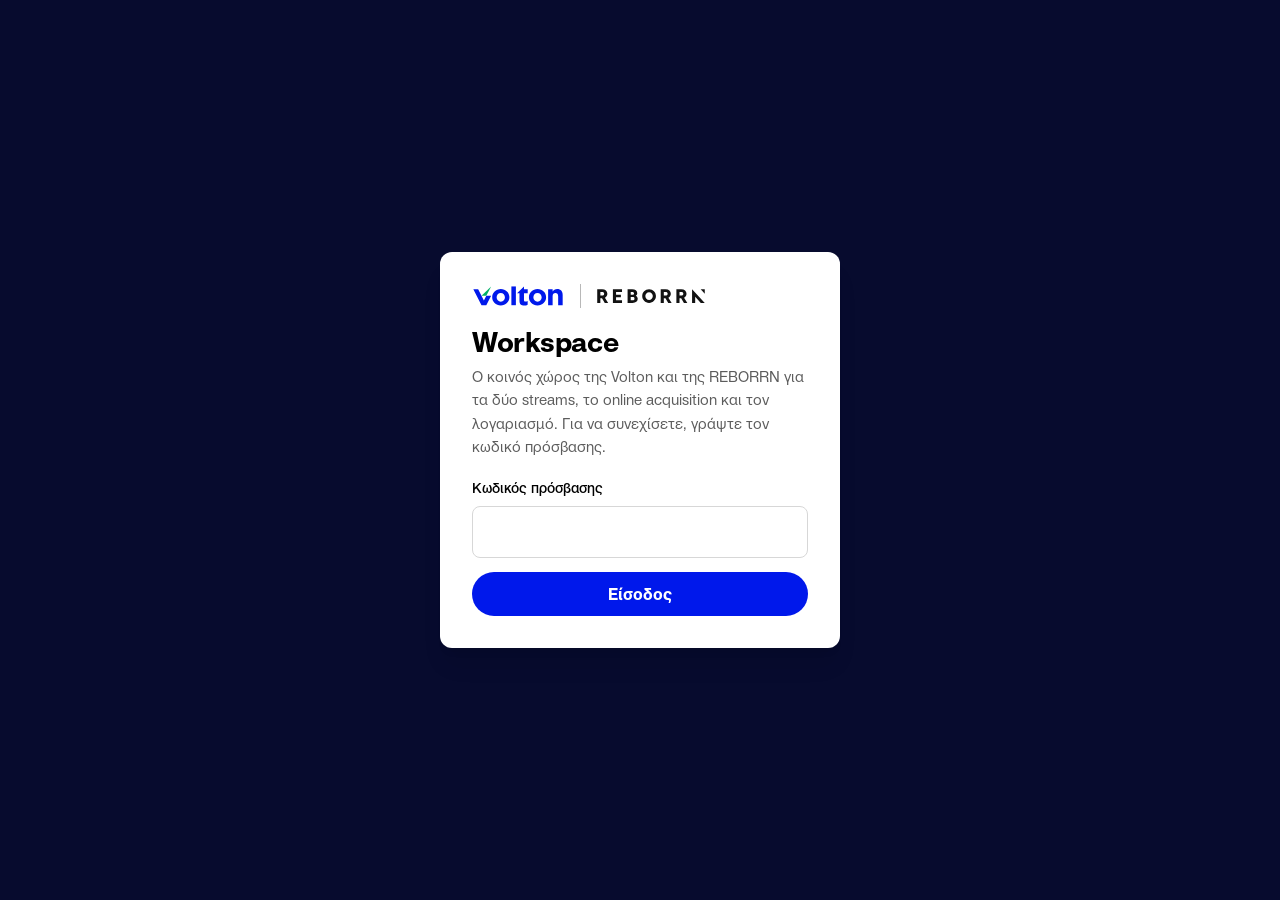
==== kickoff/index.html @ d3cb6206 "Workspace για την ομάδα της Volton: αρχική, deck kick-off, λίστα υλικών, κρυπτογραφημένο login Co-Au" ====
<!doctype html>
<html lang="el">
<head>
<meta charset="utf-8">
<meta name="viewport" content="width=device-width,initial-scale=1">
<meta name="robots" content="noindex, nofollow">
<title>Volton Workspace</title>
<link rel="stylesheet" href="../assets/site.css">
</head>
<body class="gate">
<main class="login" id="login" hidden>
  <span class="lockup"><img class="lv" src="../assets/logo.svg" alt="Volton"><span class="sep"></span><img class="lr" src="../assets/reborrn.svg" alt="REBORRN"></span>
  <h1>Workspace</h1>
  <p>Ο κοινός χώρος της Volton και της REBORRN για τα δύο streams, το online acquisition και τον λογαριασμό. Για να συνεχίσετε, γράψτε τον κωδικό πρόσβασης.</p>
  <form id="f">
    <label for="pw">Κωδικός πρόσβασης</label>
    <input id="pw" type="password" autocomplete="current-password" required autofocus>
    <button type="submit">Είσοδος</button>
    <p class="err" id="err" hidden>Ο κωδικός δεν είναι σωστός. Δοκιμάστε ξανά.</p>
  </form>
</main>
<script>
(async () => {
  const B = s => Uint8Array.from(atob(s), c => c.charCodeAt(0));
  const D = {"iv":"GKdUGkl8A1STG3CI","ct":"nVUORuSp4/X5psRzubw0efdaxZ7/Vo61YsRIFCqdk+FVCuBribuPMHS1tf4JtyT5BeEWS2Qlc0dj1JM5A5GfM4yQdA8+M9/mvZNB0043ir/z6Ips8+OgfxRVw8sVB+sInFARB7oDTaNA2hp839j+5YRR4IVXKjWsXCyYck1tb+HUhwv6I1ee2ZB6+cxgckJvtGyIWW9dsulEyW2FrK2typUcgeiMNvhBHl77Ve/1UiYK5KR4tbUenrmMcqPothjU35uJMFxjvJt1G4Zdv5t4WdmXnGcaee/7PJkKGUe3Y/jKG7Q0Auga+rwudiuaNAMIKRp01y+uTwLbknaB0bGUDGIhotuM/z4ETiIrcsx2foakDAAA7vLBP/iOjXfSC0YthX+35wqgJfZksydeTS+UQ9jmvkNVrNYOFGnMxCzz0QaIkIJGnv1CJ6p9aQ1ur/YN87N5AtyVWihm4yrReQvDrG+fKtixOR4SyxezIsO64DQzOeVk0AN1+AMQpVinNci6N80Sh7rmFcm1DFdgQlnMsAJU127obuf9NmxofWJovkA0rVlWeIiDFDsypmM41lvbI2MR/ZL5aOHj9dreUztKPF8EQbPOT9weVL24K3Ei2WJlihYu8zqwf7hFYlpPiq/8r2nWQrnpJDKCa53qjyoNft/ZBPJ308rK4/8vVExg9gHVyRD876RfkFBHqYRMxBIwIlxQRbxPbT7Z+wxt3iygvZUUZp6afNtdZxU0EaXFnPVriddbR/42uD/x6faOOfGpvdp/8Bm0DUObqg+nXN7BiOiGIJYhYy8wH3Srzry/[base64]/qSks0ofroNRbObq+mhiDu7FiD1LQ+czKzfWSsW9xSluVNxZXSK9ye+0eWhlH6dNvziLuLBTHSopbBJirKSXxXI57xqMBd2L83xXy0FkIbwTnaX08QtbSgbCb3fYBwTmd+ai+h9xdqrqfAPDiYdC6f/rkcK6akkziwquKu8/7PQtf3WByO4MB15iJzWrNc/LkdTp3IqcUzSsXGGuKN4oQJB22m+uEorzrnLtmXRAe5hrurLo2fhn/3X/LnzfQavIxsWlbaQr+e//Yq/2iQsioZFAt/[base64]/VeVmYClgiSqxE1SuRvIvoRi5U7bZid3LCG5XcAC8rMIZjm7MauqqU7AH5cjN9vkDMwLaTnvVZO/GKFd/ZuDAJUUOZNlTy8oi4P5uIiNhm1EMKOj1srb34W4SNTZyZX3WkWzPREs9t3viJ+P9aA70iUg1nmnahDIueOzQRTuYv5KqUGNJ36JDFq4mPzKPegsaV+musGlPMH0KeExgwnrgSN4aR/LYPvKO3GjGK4BRUxnKJfKCsG22HHIAUyinWXB5HbIZLHt/mAWNYV7R2Nah4x+OK/6/oNWD68vpBr40+jnZRI96w+kSeVQ7yEHDUgYFHRdvaTFJlhrG0GPmRmsasTUDeuGPF63D08iWcADXi9WT8UHqxFVDohsPIQTR85vF0Z4ustzaTiTbwXjw0Q2Siv5mwemU9m5LIi6PvNcKZSPAzDuN2T2KfjeBHvjjRd1a0/yK6oPNHnC9/q3NPC0B7AZfEoiUsXvrqN7p9ixtx4JtVYEXr1BxhbPrH1wYXXmSa/[base64]/gp6EyFHBUF+zeJCumsQj2NFskSXGRaCqGrPdEL93LFVvWQX2BSFOnT443zMbKpOn+uUbZXu73pPsu+6gauLuOKeL6tnkLVyK/9JLEHLi6ACF7Fm9RbjK5Gw7ZK9a9fOQDmVtIcsM4N0jEqtEy6Y1aDEnnV5YCu5QFlfb4dxtQeqruXmaM8NRg+B+GDdJkYZcOI3S3ol4QP5iFtisOCJaZpns9w0/ZVTzQ4fPp9MKfHu0jUHndaKN4omSRAGd/[base64]/AW8yavqTGuvIP+5vtQIPE0kUvwcwv0axMttBNxaIfpdaODMlL0gHNxgSxs9vtZQT6p5yRmZbSJKIbTBLzF1dEKZJDRiWayhZiNMy6TBMKNM8vXIJ6QNOkvEptdtsldQBmOKJXo2L+Gskyz890P8CEcZQ2bqQM4CO0rO4n2+Nb5Po6+FQD9ZNc3zOzv/MfLbmXHfIbuNFynCXT+1NXoxRT1B1+hLeE4oTwcC8JyE9KKUIPaWdWi+az0NMW96etHWTkbu8kdy9620ANdgMuh9m+U0VPJ0rZXlBmOxRIrWnIYcN+ICnEyBRpLRowLHQ9diDYF4qAhSP0qW5B3ZMzudGx4brOxkUa40uI+tHgs6eMzTiMwJOymASpuxznd6RLcYaf/+P8E25GrxvJoGCb6nFYJYRcqDx27whaeLNaL4CGJfcwtsuWLy+o6hk5q+6xVy0O/ihw3dDvEqProrbRH/bTCjdvv/uNr3H5OrR0xYWxMU+uYcMaHL60Wp9HBxGVpcRo52V5p+KUq/eQzs5sFxMYyM+muKsl/YElbly9klKLBEoWL/rdOIcQeiLFwH4nklR3tYGQ1vSFwzLmJMuX1qmM6TjMXf0jON5XIABxJXTKC1kyUnBj55b6fS6TWzN5iCqrdKzUPKobeGP44g0eVbbY1lqcth7haxl0inmYC8Di61GO057l7PTrZ45LCqudIVCfPaZ5ZuzxCcBzF6CHfSocEZBsWAApp/mIB1u7lC0Z2FOBM3yiRSUCGi9Eyd5InuBOqiFwu3bbeK0QmQCrkET3Ovr9FphqM4kb6pIe4tHlxeC3ZZst+7I1MG/p+McNETtTPPw+9s2mK9R60q9IkZyKgDu8tRi5aoim+M88/CfxWPgIwt+01lznddoXxrg9AjZKsFJG5QJb3NyqgJiUX7SMWTS0J9LXUw+I4gaLQfSG5mxLx0s1yuETz+aVhykIsV6EC5BPOjCqE614XLe5WQC+AQN5tirsby11ldW2IGdegz4Xk01uUxqllo3pwsef1DxI/IhnLOWhAEa4eA+fToE75cKnQQEWIO0e9HxoGrGR2zRMrHYdpg/1J6211bK/zrq0S9tzkLswmott+fXchBQxq/W0Gol/QPvgoRcNpic9hmkIVgrf0BK6X2SicwA4ohkWb+Han6tH2kH72ohzMRHED6S/4FFnxGbEvVrqwVq7r7PBCI1EMT8tPsMK8oy4HfuWEw2MU289YT8+ccqlRG1eHF5rDzug+zxyvDKydpnfrDVagArIOmshWDS1SHNXEVUuvi31D14wFs3GMvsdWFjX1bGHUUrUhI3O26e6lWTEMspFv3T9c5D0CUw9Aia4YhWtsTw4p9tdoBSzVpQ/h6RW2mKsh8UyQJuble9qWCeHOubOeXn+b5XmwRu8K3KX++nijwxWGJVy1rIrnwKh3UkqtWaXw0P+nzidruXzrnPD9DU6k3BtRip8hAVA1MFo8GKW3JuT11o97QDqdZFNc9MzZTuYG7AB2WOxg9GxachpXb9h0DaJnfDMw/ii4la69GKWC6rAiqiObgRRLzX1JSCDgsbq1fAAVoRKRvN3jnl1+CLe5pZlwa6dZIvxevzhMFJaEjKtzX+RfKiBlMOTVkjVY9DKQNR0oeOhvmzZ/Rw8vikoVQZufXiAKwxlGvwtkGYx04AnpF2l83K0571vVaQHFT82YSlhpfiO1vy1BduVSpyEq1A4nb3F9/z1HaM4YExS/[base64]/1OpxBhdxA/L7qNCgC8JDrYIJeQy9SyVes7uxczDr49nyB0wDZgiYelLdFdo2wqnMxAidW0p07O56rAX3YdESktwimO+STsYUREkYM+pk1czHv3uSNgX6NOPQPF9ERcek0wEbqeqZpa7OJMkpifchQ4oGb9DyAPnSsIOHFj7MQ4xbyA56QsUFfO4Fl72vD6/VVRlkTxgGvbh+nq39Wi6O5DQ7ar5OdowPUqrAwYKP4W5+h/JOYAZJq9v5fXp1JroVfsssJ9O5HSypPF/fjzD9AT4J9dwMfI+QB7Hkw4z94Q0ymbAp5NZo1/eMNPtAFHFCbaAxfddzYrzfCn1rj8lEDri/Wxn58gTqG4acCWXiiZ+bevSiD2UulksLaZVwnI3xM/B5Iv6MknF5tikSdh9GARZZMeWPU5cOC1OYTQeeU8r98iWG3uscM7duN2+RlOhMotlufK234gH0TV5QVgpIFLvnafjUZToF/g8fCdgkB3Frf4hwk1GFnDV+sYbPYpEOuxHWwGZox7uYOE/Q45zjYQsscAHVlGl04ykE2xFhgudqvUUli4NgNekVy3ANxIzBHKfwczpZRuSlGbVvu7Sua9XDl9jhBRDtaPgESJtwcKSAOY4HSf6fXmwbdRVU/hGXp501tqzjLZqz84RXGg9nQPfkJpwczEzJt5ktjoIlrU9+K0oMcd1dFZWvPo7321spp5dkqs8YFLGePi4qg42gXvo2cgl+yc4tmKjrMG8biwPqWQ/5Jme+jyA+jufBpYZg/LFRz/rApqaPCtYegGRxqGjVp2IjbE4XX7oDnz6Jb0i5Y/CkTI8Ul9yIa3KHVBTkZP0PjKfAUvh4nd1MO4XON5NA6cqhN6vrpHhXfeBVRKiRd19sR+mns8PArGl59ZNRjJ3iY64+bXGawnDpr519QGf74yOjsDs56D7d1PLqzOHWaB09zF4fM3LgptsNC0N4SJtf7lR6aQUO2V42DUVajp8YR13Kw9FXH0ivxOuq/QbSqstpGLAlaES/65SFN5ihc+SroW72/xoWONhyMxc3GmBaQbCzrFJwXV6+qC8ARPY0MO7ES/oIgZ+vuvptccm4bubfUSWaaLkf6LqD75bXGPrqeVfznu4M1mnT0Xd742ma+KOIPCnAQko20seAWRTrDBrhGpzim9Q3m7ad2m0pp3/dY/JFuECeOq6QoUygapH8ECHFa1cx2iutXO+Kj+bx6kLJDi7xm1rmiFnXNEO/Q3fsLLjv4u4XOEyAhtT+mHIzPH2wYw4f1Qf8TqVkF9ew8vCGlI8cJKJgX/LPpK8i1oPgHuLLj7y1IvsGPeFj+5DDHgR83b+lnodDhAPouQf1B3fyBGvWuzmM3DkhxvStQVzQo/yc61WLqC0mBLqMSPcoZtFf1tZ4tatssmkelCx6Q5akUx/57xPLsJic8bnPC6wqcHH4oRmNr1L3YkEXcv0Jy5rTaa/zYWJ+Gx9vmnAsYyx2gIR5/1/ro90ILGdI0K+Tc/nhrE0+grXoh6WpypbcSRZ3qeobg/Sv2rkbxEpxzGC+Oq6zBJib5zFPsi6pezylrmEIdulq4suUbiOoHt4foRlbKlpOQ9jANPMkNrAmKNG1uEnUWCg1RoliY6ZTetPme/sNubECLpxYlDMDeJ3PTZY4ZyKszjJdwF2VamogQOEf9d3eX9tG/XZXwNhqD5FWrf0UjR8eCNECl+MmpF4ntZwGIE4kcbCUhFVgTlQDXDYfMs6Rhvl8/Wft6cCAbl8hyO4Ny8osQypvmobZCWKom7nZ550yAXQlsOAVwsTg4jifnCudv/UPv6P4ypJJzgdU+cZIOj1YJVUBk/7uzjDaBRo0IRM+wAHXrckCD3nW8EdHMacTiCE5SeZQx787XzhneVfs6EfhVLXoUO2lYyY0MmmauenWSrM6gW9JRtBGwXktmowX5m+2QX5lZiE/dSJccI+YGxOlt4zX7ItByPTLdQLIZLAc/sKjKPZRUXfmUAnQ2OgR9xQ9vbLm/0FzjbSHSF2N8SzSsSQ+PLSUAkq+eKCuKzKe6HASR8kQpH3617jGqSca3/9dtrg7fm7qvR1cUrT6fhqZTN9dvexIqMiZ5yPNhE1S1b15P6uPtP6/v/YnGTSieL86WXCPGbO5P/bPZrN/1TJd0jNx4I94pK/qKxE3Pyls6l23gOVufOnOnSrqdNpKjTSw1IY+t3W8iKhRNiosJahcWfxgNGNFksrsKHuU3JaZNN3ghnzEBOfVQmhFJWMujWFSGdGfvGgvt91EHSSKYvTdFd7jhkFQcmdBntSpy9rXqzvnTow1KYVX3z/+FG/B87pEHSlGFPPdNXW+Rt2gCUCY7JoyFvnRgggVOgjR6dJpHMq2eJabnDzDwh7/Hn9rQ9hc5eszAPep5X43gNrEEmmaMg4nN4XiUELm9/OxFonYyEpl3UbUSqCx3+EKaY1P+nm3BCjgSVwm+GAgF1ZA7flXc4MPBG5wP3VFLH7Q/ODUXAExpfzOZW92tEnJ32db24UJEBBWFKn2gcwVmEU3Qr/Fl9rWfLacZU35R70fEvi2t0oJ1aB4WgDsaYX2eVdv8s/KbOzSkfzDCSRJU7I5BxvBM3wiZlLDnc3dMrrojrhiIAUmY6bUOW+/6xFY0bWvUdcUzpIW0X5a8wmwGm0ZWutWGutYdHuxf1j8AkgUPikCjnVppZLmvfjvoZ19DYVthqHBJK1kDlxFdkZZSss2qXQ1MjdJrKOGEZeK5/K4DPqEe/C5SB1ls/h/JXt2Y3qATtekf7o23R/S3d82RojjP+rQ6/OOzkBT5UxGhcEGclvJvb/Zj29KjhOjuP1DlQgJhMe2f41od7cthVtXvgfmcP4Zsj9fj/KlGsdJAWy3to21zk4jcnxpOPwBsn52sfjAKFdEvwDSqd8RuHaotf8V3x/yY4ScmBINYd+WF4Wk8MDJuqr+XyF9Dtw0zncAC+OvAFW2uEcBA+ep7GkPFb9hx/6JNcUU6iGARDEbB0VxGzgC4a+jgeAIYm/hhMFid+eaj961xR9fCPi/Ifbmwjn5+L+LslN1aLEuOGRc7tP6bZu8tpc8In+rPHvgdagaU0OMZIrZEkdrZMJocxv8FBKMcbkaqEsnwZGQR6e0xB6dymZhIyXHDJKW/IvdivNcJGJr1O+sH5BHZSb2xfQTEC+GtfkKT2Eua2BLgaMWM5rTcqhLsUbj1C7qgpcVqsB/ymlV39L+6kz2VNFgPl9dHGvkcAB1pVDUAVJKtDN3bD3ToJBEzHgzOGI8OEmgg1I/FuLd9A27KrHkqs3Wrc9hQd9JUtfgmUmGawHYxyn1c/wBa2DVm3Zuff8s3ZlHSG+1vrwJbQBXfCidN7qhRhH+DyR/YMRXNfuXqVhHicCNwOViYpl6aTAMNNd4hWIVe0M87ORQAtbU8g6t69/RLAgjqt59W3ni735MaGSdXBZMY1Ib3YOXE0NAg7wCr8Hm1Xq7FrmDSHnBdz8GVO/GWUQH2BLuFaHc25QB0/4XhrXnu9j4aPWON0BQjofDzxAlj1E9IcSgSkFpxZRpzxB70KwKIBsE4GQeRgohifwNUVJtWZ+osArC4yrC7XS++CiQ97dlg3LiV5rniXbnIlwDR5CLWZykZDmgNYe7ELAQoX5Io7RI9FwaPI6D7e/78bIeMCkmg9mPvszg2UbUgNaq6vyC5KURMLFQbxrhYOQNRpgnIKatbcjJDeIuHTITNULMsoerJnN1Cp83s+ykxb2QuB66SfeRxRQ/yUviRgA1rPdIWX9a415A4NpZXTx5b699saT8l8nXVp0BD6D3cEKV4nMdZdeKGwn+SNJenri8ElIn2qB/rTCLVmTz6Z2aOCUNnz4PCCK8uFlXvgoQT+FVYlGJsavaDHaFZi6bIKMJ//M3kjtAXFD/jS5kbeNJOh5HSiwdrCBNGP62/TiybsCYcJfTFX0yMzC5fxOjxcOKh4+iP1DclI7z6vs8fNT5O6wfv0ms8pVw/tg4w3iXLDtdQU7R5mNDVV22IIAE+aaSxA5utrAdqXVyxu5wfzetV66VqvDmeaqjgmXC9UJQraRJdIomu58znoLAM887yTG1yX6ZXGEBZJJxWwXCfBYGc41N0zt3BO0G73pfiaV0Qfv3L8lEQ7PvpN3GAXJcpoNhiDsfDFTkreghVtMVbHZoJsGxV8PysbeBAjG7WUy/xlQIL7AKPBF9A173EPSSOR55mUoaH2guh7lVeRMUzDIyPYgnA+X3i4e77QFKmcOK/iQLl7jhefKHZ5fsGnHfLEuI0OCbvXcQrXspyfBVveL6QWX2jjo1nKPvX0z8mpiXqzHbw2W7puIlkLuMOk2684a/fKtn+U++lWzSnrvPR0L+nN/6O3tqv3N8YSkxjoZPbD6MS0ES+v+PO5nF7mx1fYnTyuoACOzeOOAWdh8edniCPc+B8FnUzsca3BlO54YhshjzY03WX5NM6Z5xyyvhtghPzcvMi++JD6BvxF/w7oSpUDKZxdtNwKbl7TA83NP4cC7rqSqL/ydDIUummghgXqrbz4K0SvBfDPguSRztafkHdP+HBLu3LT0fUX1E4Js2/C0ZO+Zysfq5mGqJFtnle+9ciusb+S/sKPJJ9N0SnsxL82OMwZ7BY0I9UTjFLHdtn/3f1Pbs9t4eVjECKuUpOjAEeGMvOFaHHH1SZZT3pwiy8NAcxXz6EKCdb5SOxg4drGdGrXsk8Z9IouVjCQZR2VcLodxltQ/zLVoy1PC9LawDtJMMtngIZWDZ5KsgNYKwiwzF1mg9Z4Cl+ICQ3QymWojMh8qgFrKAqDRWt3j1U596HVsfyPnFluwAjyNm3KQQ4aUWSCyfVtLeCnQZJEmy3MG280y8hiLiyo7zxsGxAVwex704aRlHYG4rH6qKGLHaNOR/gwng7ivWeMi4knt8/PcyGg65uPtGqs74l6oAKnUk4aUafFwp8hnQCM4uTO9SyCrFvKKOY/2NbL6nh7p2UtkKNYx0zKDKBcpLFvA1VsaZJagTUhPRBrs/sBdFqBnh51czCjt3LZpkmLgJ95P6P6+3fP1v5jYNvlZW1vta70E0WGQpcOALxBJBnNZYaRKDHx5uyo1mezFd69tTGp6Or2+p7PXCQOnljyNVA6HLXMYO/W25rd9uPFcmS6dqNPo//kKeRap8QLjhNG46Hg/aeHNdx0UVLw9yZt+VEyO+SdKKUn9YKvdGZhUMkR6FHM1xnnCVR9gThqMEXnyXijvOdxnHbigytZA8sNggfNSk5gAUCNFLjB5+aW880XvsN2wK63IBhRALocd1au+gSkxM/wgNwFgJvO/wwbpapi1wK60HWIKPlLmOcWUZVihgmhcNeiZlop1EcXLLnGYLBK1BHiIiUDfnGLD8S17Ogg981ywJ+yOBRi9vtwRseAevBL4pQ9MeluNBaKP7uRPZP0PRcD6UORY2/5togwPaklVkAI5VTEBG/pz4+h5Vmb5QsRhxuqA6B/idtpc1/puz9jZk6Wfecn5YWGuOArMsbNM9TF35FkbG1+bYxo35qRs7ZNgesi1SBx6kx/2pMSMNqoGHNdWMa2ruea/XXhQIj+c56KK3DANHHtODbpSuArrzDvYUuZxaoTabuJ006bNhM3abg/ZiBBIPNFyxiLjTBlUXvl5CpOl6UZCqK+rrtJXU0qKgIimm/[base64]/WYB2HT7lOnClrJ2e2KEMti7n4QH5Z2gE6wrCbA3dpqlAsIFRck+nzrwyk6UArCp1P+XPurgqrtlFZ0A5n+2PY2OtcdvuOY8KlAL68X+numAQVEZIy1cnfLQCKjFJ9tVTfP6j5wpxhkSoOL+GVCpVtqMrd7uH0WNdKLqIhuSYvz40lrHIRQ01mn7vAtvf/KXcQ5k42SQLa/hTnDffUS5kS54VSg9JalACNkvUcMemf+j6bIka8C9R5PqQOxMe3MGU73Pszh7rkRBkXgUQ9xzOrx0sD+4U+3ZQuyz66xYhExnJR1RbSzRy5rxH3jyELNKiXXyFi0Xd/[base64]/R7sx78OEBGnjxm8F1lyYKnRGxjVaZ8UijCtrmQIChWcqhi1Thi0QDyGfSVft0lGxxfRqgUNLMuFVttcbU5zORwyyvcD8JqHT9b+IRD+64vdDNQrEVdVgz3m4cxBGs8VWSXRUYiuXoNK0pDeL5f4p674+h//dkwYlHBhgnB8wn5plq8+J2+bsxWYIJ9HO8APM73bnWNut1/ktjaTuZC+OnC4vRwuDcgxaB2EJqTGW+ZGoGEKONXJ4gEtxd54s798/zSEdcyT6gdbu9KibgNYkKuu2M12gypRcvb9B1gObxeyLrkQ0ogrMl21c1ZxYUN93bxeczM1gokmhB+y/daseotCejavQKyXQcEgks71GiXgZ7XJFzIIAnwxe0DFoV/zJXg69riGlIpikankKGGeUOCI67dQluXclzWyq8O3AiIDSpYvDA4jEEgvFyXkBANryY9BzzD+TRnufCWmkTBFfYzOelpdBckikMyulo/i5q6GYa1iXfa0YoQmyAa0i3qDpjzlNONbEY2IDG2vGKZ8lO8dbux7f2Wv/[base64]/[base64]/QNuQD6BgopZ6w0czC9qTFW7EgEv95CoMPETG2nXgxbl5n2Mw3/PV1I2X+BJnFKq2yxE5V3AvJM/[base64]/SretgwrWcT/dKfw6yASTwXyrcM/hUzdeX+ljLAmF99H0q3h0lEIyiwsgm6TWkKS0EPr83o5faTh7HJgetX6FtsryT7VWqdjrynrGgX5TNk5HiDJ5ixwIi/[base64]/bRjFKGSl8eVTxhQxqVuxKW9P3Glt1ku90yRQKcE7rBfpS9JVUjxbW4V7nn2aMZiqy9SwslHzbuucLmKcVxWEt5X5Z88ZPhAVnXvFbZz2ooEIHrqKh7ZjFWVdvxhyjLiJeMR6PNB8oDHRzUTSYAEBE4fegnzronun7cXSx0Ow9/ZkkCO2SekhKFi3R4qdTatBg9I3f2YhzZMlE7J9JlVOg8VbZHghEkl3O+14fBhdwPjHwvMjFsTturhQ8o9bVcfR2xgUALjSW7EUhVeZ8yaC5AZ0UOqdgXjpc1pGt0fcpkCAXZV9FopNgprWgQhY3VD1JcRi5OuR3W4iH9sO7en6G/Pivw/c65WTXfaepSaqmYZAsNAPBRqMOUpDKQjKatvIs+5/9OQBbaISFifwuvAAFkI9dDmda3VM3CXj6hy9MYGmc8GxeU8D1lvJ2TDtVHsHoBqa1W42j6tQOXaM4Qp2y8DvmMilrZuH71DVMIkbJt8kTL2MReyp0oZ9ZVspBVxiVfog/g9AYOqQnEK0Qop0GQhcGg+W52CVkPcZNCHlbE10fJQ4xkN2qO0aD7ErgOZ/jElFV1YKynOfB9W3n+ZwCfSeU3+1gfrK6CnFw05NDFNnRP7O/xoGqwRQXAlWVVRM2A+O0WiZRfsp6W6TgWRpUmjbgW3josoaG10A+vk7hDUsNW8DyivCKj/6tTH9Uh+5ZEJV1HHe/8BtbP3+/9xbwjnwSdzuAZhnYIXc6O0WvqHYPBT7QH4x2ComFn7eq2FcAuN/Gd1ksSA4H0PoEr9tPdIMB+i5GOnvouzDI4GleVySfbHxUwshVU9sOxL00/OJWo0QSU+idHmJaFuoYfjtO/HKfFE0/hA7hB0qWWqj5qB3eW90tPXSsS9J/ig9ZTGS1HOg6wc+L9cYLfJCyZycu9oajPoKGtx+7L8MbuxjDUmAawlAf9U/RPqkHSKCUZ3RkXoxPwtUmFruYYXBEv0HSF3VrKW20VYbvT6QM7gFebi7afJQTAu/[base64]/cWupV6RocrF57pzLPVZ4ivsYZVp9vWkJC6tVx7SOaPmvo4UdMhj8v35m15HpuoUWoSmqMtjDk2L8HQ3XEbbsvxbaYPghl1XVzNqwMvbUQG9avGI+036etgTWy0R8sd42ktHQ/DSz3Xkufu0O6B8cTv3987rdswu1prbSSqcy+rdA9nF9KB1qiO2F5VT/laIBaLRN2VfHbUuS6KD2M2/Zmv1nNwN6OrUsWEu/cQy1XK/2pgg1nyIofnkjcXZRRas89DJLCT2rWEyqolUJ1oouqrSdyEwMI4gvJnqDDvdlb9RqNJpyRt+smmOGXJKPDL5i+ZLh9+bAUF17ayCsLB6RedrGnnsXxh8swi73Sg/kyF63rR6tql8elMeYh8ExWR82Q7Hz570PuH242EODaRQwo/2JXDtC304w18G+RNp4nkxylbPR51WlUaENzFwE3uO4Wkwy8ludwOzmg0fji5XXTrm4D08tIxlDlTJJTGyyqYsyLnn3czeJjHqtsGjXjB8loopM1PQTT7W21FnoCxGeHK0jg/iqP/OlAMVOIe2b/M55sXLmcWcXO7tNEr0CIKD7XTAxyQ9mc3upPY33cXGe2zkuYY6zKoGeRBgG+f9fvEgtW9SBbE0MD0pBp+t8r5ED9jh8kexZHbUk0s2ybL0F8PfZTdent86TBSxNNN4aapg8lkuci3mDfkP46nwjpB8bYIbljcmq7n47wa4U8Y/BQ0ZDrpKbjouCDwZ8VkFS7bxugn/AD7wsYX/ZaUcSi0UO1plaA8UuT9NZOcQ7X19pD2gcCi9yvHFxW4eEKaEjxSth/t2KCuVoKexuCj/AB98g0Kw9bdfX8mnD6llY7bdA9S1XMGjyfX9QdTkKSfZe70a43kPYmxoUQh8cyVhbb4Uz4kTMr9pTaWr72OWLfOoDKL8AjpcEoKkV7UPAaGwGN0jby+DBENg+DJdU41x/OOLMf2QT8jOy7ANO65mPPAbA02vVUBim99KM0bqOPbO/+i+ZfQxCidY/71UctM1snMggELhJZkiGA1NGCdQG7Fz6jFw0X9w1ob6vV2bsQp6RJdc2avk3yzsAABX6iuwcmN/06722YuGSiomzG7YgRvPH07BAbTPQJgOcrPp8BGLDTkPREC9hbReY30PqhuF2cLCHy+ATpU1cIquG7KpCG0qA1GkvVDHyHxEeWsZSJhDmvC0MU46V69ZQWroDl0ZrFUL3VQJWahxB2/VYtSfLyk9QDfljCbjkS2/u3SV6rwdNK3WHXBJaieatuwWtBz/dyEQlVNNgQi2bjz0MyYdK6kT3kIT6BNNTA+1XgpdzQfFQAuAADDNCxfLnvRM4BmSXUatNhCwM1qpmK9PFBON+T5C6veWY0LFlZTHyDnT1uaocvWQ1/yE8QyTrJB1jJ8UixsL/ldhZ5EiW0B5kBLjYjh9sSlFOAJPKixXZcdM0seiXAXIp+mzNbvZHQySZseICQF0PIHfrs4daEkrB0f7PCLO3qIJOQN+oTCmPmQWdiD+YBpfdcP/Wux1mD+J9msCsuJYL8KN0PiQfo4WYhIWe2wYZol+S7hDDcKYfiiHGyy0bMvx0SOkVdYbzClZeRa2Ucdq1dHwuDK7CjNEp/Etw0Va7DytieY0Ldxh0542Pv1IVLF7K2iEO/HRe9URuBiG0+pFNxUSdfI+cuaWB4+2BqHGz063ERzPXikmJw8RuExLkNTjU4Lnv1o9rkaavt+O83VfoYUV8jgT9OVZRoz6mz18XhdNAyx9uc6VDjpvPaduObsuzRfCQBmrXgsvTsjF1J+MxpXG0/q5UsJC3XzRr9Lp9X4//PAS461ImAWki2HZndursvQeJl4opwAZLZsMID3gLznNyaowA/2c9k/5nagyY7Y+LnlChnZSv08uAFXFFlnIVX/vKesBIh+y3IrT4ncMuWFEvvl0iNhjDia3aBG981cl2yQonCk5WpgC8KWFtcsGlNURperZ1tH48Zc3zvQzxHivxYkd3+FNVU/ABOsK//9d1Dspk4CCOzIofKrTVUxEg/Wx0HJ8CyjQKLu7WF3Ku69wc/Q9fciprem5y8ln/F+5Gaw/[base64]/oqXXEnK6uM29+LoKEpgE7EYrxoGo4zLR2WWcTi2VaGehzkBFEivmgGIP5a3T+olneQqJOdqKQPeurJKxRhiS4avicdiGEC2D6ObwlItooxUfbjVvOjqTLuEbk8D2CuOcK9WJ9qTIjjk2rkF+e5gd8r6DMIz6cqEHHnN+yU9ZPvtdgaAvQBsnuqhlAOvZeAZLJ/bJevRUB6TdC6EsG4tTNmYYj/MzXafAZtMxPGAuYthb3WHOyDt+ilgRX6DSlNQQ2sm7Y87uA0VSrmiXfishwNqbjirvugpFF/bwqIofg+LL940XWRyiG/ujXuK5egjBLd0mKQ5c6i61K9JwlWluL37Ct+h4OqyUM2VjbnZkWJu5SxOMX0KzqUSRW6ciONiDYuMC6rm4+n7boH86pFwMoP9DFrVhXW8adVqoLErPs4ttf4y6JfOHRZYIPARBQmwwV25Dz3mLmXw5hpvqbBI2AHnQtS3bQQxteolQ13fCk/grROoMbi9z00M+dxwt92TH6odY2aZhrIjCbGBjt4ZpoSDVqDnUdHU30PY0o4qGRnLUcF2RGH+hqv8yJW2FwSQ/cviEBrqdl7PNakjs80l0JwriMTqmpRQicw+mufFKgzwDoVPJE6BEHzQjBEm8MB9sD878p56pYfp2lrfGeN5a4hOyYA2+AmxXqtCt2/hR5qV9oH5pWmLR8sXWDE7r76A4Rh4uVk0HlmIq+kcTn23idH+K2EWvIHGED4TOfkUNcG+lY3KJIZu/[base64]/rICe0slrWJOzDT8rmv2S2xyrBmkJE6s3mZRbHqqpcFG9939bJlyVoWG4JgsqwNpuYGsssbLFXLLaLkl3HfQ59egugMCvPq9SbKTIsj3XlFmBMnYhzQQfVNjTURK1QneS3/et1HnytCScO3b+GMnDaHDtdObJ1Nkb7CW9gEbR22DFn9ccNlWP9bdoFMvG6vNjQoZieLwEuP+fB9oiguayXHA97vzlNTkMqehPyyFSVcjdermOckZ/c3vHlMt/fraX1sglNj/SgD0tzP1fipqvyMVTfE92Cnnsf01AQwqXENcz0f5XTJUHaH9IXP8pUKzAo14WIyeyw35KsRhUFsl5ovAmU8yrtYeYvanGEcwMgq1ZTZsb41zrX68aRaQ4e1TkgSxR2us28NLAaT9w+S8b08611b10sKqlV6xKxQbXNFP5wK413cZch3z2oB1ylck63ZhW/UQufXhH4QQdRpi4RiVIyHZvv2MQcKi3+tuhewUIEWPKn1s+gIhtDrbEexp6DhE1cg4pS44AQucVKjTb0MT9lsdaUQNcpOm/SUlsurIEDeFIRlkQfZR9Eh3/HfgCXvFBm0GLws65yzZ4PImTCJfN3v19brmEYJX4UcfNG8oiEbw/A6so6YMw5nZCzAsmg3sZC3z5rQ9920mgOKv5y8FWhVGtYKF647OvFSUV4T8RKRCMPCc4nbdXwgswVMqdZnB1ZHofxKI5MG7lVTiSJvKF65UuSDrVAAc+plzgE8vir1IyNYh8oMDLpsd4G1py5/ABxIwlW3eUGJ+IAZ7Q5CSiFDzcDXBJQoRSHCP4bC6UVkmjCm5bOS4Ygv6cLcAzXjiFU0e7aq5f3birmeQqXhHPMOX8hiUsB2cMIN3sAeuiusn+/4vC1ut5/716EGwe+CsB+RbSWgFAKuq/neHfcWg277udn4J5Or3MR7lOM9PfqMlTDFmyc1ko4XUQa4q5DV7DFAmZN4RHYPKAa1bl0wsMJcLSnEqCo521OYbn5nE5KPqVQLHnvA5nvvUjX4H77MlrOtDXIXbhsR+8DCShHw9d+E0ehyZD+fQjTn/+Ti8SsMc8AdlLjOXvI4dSyKSMRc2pvdSbFh3EbD8F02hEaBHjDBxlKFi3qMkGuOkasM4PvzNYVICrhq7154b0mShTtPAqSVeeCq5EXWUnngNYQIMdDXCT5L/9karxFdL0GO1Tw0RBKj8pZ44ddfZWB8mLVeH5A9thFBp5/cMGrKx7KGSD3YKkzyC91U+h4ANQMBZNBj79QnDBZPa1Sb0A1LWxHA9uriplEJOc80VVBP5H7rw5gh2H6F1Q3HX8Q8qnKETXTVKsAI1cPu+qchabS8OQInyAsMkhAj8+xW1RNGT8XsaRuH9nb4XkNYpMLxwRBv/MW5F1UV9tvtL+V78rskpMPy6l1q2iOGAJerQg4b59/avFtO2DFEybmWF7VMyt5b3pYQWZcXT9D09E0DQlyTx0xejKTESf2BGqL85gOYI/tEZUfO1jLfzO9BD6seWWOPcZpdMwfxSmNCIBLqfjdnPgQ+JmaRESQGMMXacNn2mB9KO1qyHch0TUk6I1iRaue6ceL+aCqF9cj7CFxE0OksGUSlHJg8kbi0wwZEItfJAgWa8GVPpqXpGrxyQI1dWv6oWVC7UlFacgi44kNXfWXagX7bvvvKgSKQR/8669ewMjcBWVP603jQeEIN7ivGi4m84MOdq/jnHrtnwto1uxjbtJMOtEqeuRXRi9lLEKJ0sl4b6uqbd3IQJbPe+WwplO789b0Gxqh7QxltFTcJYaw41ipsv9mg1Kq9XJmxgufPmTK1n3MFmIyaAP/6auQev4/4VCKjQaNE7DB+iL13bFzllPtKRpmHcDEMk63kr99Lj/[base64]/ymtHRMUTJx7n67NhXcu4Cp04JT65nOO3MMrW7J4CfuocqIfWPfZZogW7ejvff4xKN0QrX4neypXYQ0HhzYNVfib+AQA144ZUm/pJFZ+odR5VH/[base64]/yAjJcOcJLs2w4yIdFONya3OgxMy8xZu4+X1OzodbfJQsZW+C2SZl+hwxhXPlhoYZBgpmmaMvRIqm/a3P+dYe5Uv8S5ZeFMgElY2fuJkVcgNyvMH3JXRHtYs4/L3cZTUanSQHduNmwXETAfLs+k0RZTU7LVSWvPccnKg+tNvfwyRuVeCz7Gt6ia/[base64]/ludbxr7+wi//UVO4M1bEwUqYIDGU5emqKUqkeE9Z7cBlfLk30iwwlB81mk+1c7DQyFXBBIrC7fpPZ73l03mftOcSl0X1tggG+Zc1QlgIpF4s7WgR/beZ54BiJJWpxsk8Ykq7IxCPkgilKJ7yFtiIfUSdQhJAQyOVVKBz3Iiuloc7l/bp6tMhr1z98z9PK0Db69nRl3tdP5ZC1NG0LDO8TrflMGeekYKcDiM78Cw/9GR4OD/U14OfvNSnUiAozEamKCD2VvaKvLAmx1a0Xtt7G06C8yO/ahptoWDanAHxN5QRWYsPlR135Q4cNbMh8sm9GolYHLMpQFc/oGtYPlm7D1dBTiywOoyL3iNdyx7D1SUl1z9iZc9yAGkYfiGI8gSCHMZ/TRD4HUL82Ta49Eg0L+cXNVeKpKQ18dY2tiWxmxvbP/rvFuWNjHqdXP3onOKt2DrsS9rlKjm+fH9iCY3/9u8sxLqoBZKcLhTrsXiE5XteHesw3s+f67hjnfP8FVlFzmfA1LHscIPvfRuLqkacMzMNjvF/iqcZ20RhaxhdD0Uk5Fr1vvCr9vkAnNqx2JEqBY4WkzhfPp52SCXxjADHzuymW9ZOaGHY+wGpCjKB9U1GKEBzYKEBU9ddSfSDL02gzJohZbVl6GG8ko9cij0g91KuBV1HfvqZzEgMyAROGam5neEevcuroGCz9Zt4xqOSLMjTmMMtNOeixWCbTvvZ2VPHmrb5BfmD/[base64]/[base64]//InYFCjfVBM/[base64]/nAEv3XjA8kMeUn63W1de7ebQ0Un7A0riuwVAN+JZ8VXmN6kKSa1nC9PZfzuRnSTRUnVOD+7dHAY+e0pNgH/kA3EBLcq8rOIDS1XvqjV/BXCp2MGBBzAo9XGoeLaI7cYrHGJkDZPJgQYfI2asY5IrTVrgGw937pdwjbWTGbjbxBbZC+4z1oao2yoXqnBrWzxDPtYT0HzaVrNDFZ0CGV6Aa7A6h7bVJjm5fKKkFrbqlxz52UBN2Q3g9aiORGTViteP2mitzE7ZNfOiiWp5f5Mg/6fv6kV35uIvSjmLa2/YzDEfjCz4fIElBV/DZp2hGv8BeOdz/hOicCeqUKkWZ3r4x4oGcguvzNjDXRyzxMdO1i4yGu1Gu0GeE7/GjQ6bVV6c0eogKMRLVZpGMczGzh+a0dhMe0dNXrezufMZdsZiLph/[base64]/4YclvVpMQUn29P47u136yL590bf2TdtEmwfDf/MkQVuwc6QLFIkqKRHhH6ZXFjLYabbfT5JBFCLGKD8u8HO7JhZo/yCo5RHazaVeE1jXLGsEZ6T2trKz5q7UtwmjKrK0Devr9pusCOVLOBWqkHviXk1BUDCch+szVxNUTrkIw8PB84BzRMBP/v7u+I0O0dFcGqbnr5qDOMxYwhBd+qRWmLDdEcMYXQK3+452Pd+kk56ksMKvVvH/peR83nl+JKpT7VGBjpvuzDUExYcKl/kiXg7Ep/edKIsdff1JNl6NsiYD7TBEfHrmoRx57IsSjEmAA0SH3EFFt7MOcxRlv//IfnEwlUPJElS2Ya23cNNPv9Uw+T3Tpdci0UwJ79XLTIhUNwzBG2m1AZ1T8eC3aVEZNen/vPN6CU8qXS8k9598TjR6djNIahV9npybrdLVj5yRtWCruUbFKOXBcQQ99i+zLu6VzgTBYvNVd7LpFJDARCWfODHuRA8aKvhtYAI7rzgT6jjMRylF74jkbFe6xpGdIbxrdr3+fuY5/nDsHICyRHgo759gTzN4DfbIMKIRzCrBJaSKZNdlkQhMUc6ho6ZY2rVU33yvs9L5E6LLidq9v/aw2LhwSz15fG59+wvM3FDVf9DuQ5Us6+INmUpLmCaa6AcrXe/[base64]/x29nrw+Q+OsxCe7AFnZ876PpwfPx9CTR6ZuRn/IiJJlMMvBr0+DUHGD8+Dq11goT1j0Q7c0dCFx49wBnEdvc4yAahBMkCyQOsj2YeZW1/LoJzTtel/Ca1HSw/O5P7MDjXTYffz7BajiymhH+zDi35Tl2KPvfIzM1I4eY9WRcmA7cjC6JqQ6fQ17gPrNioI1qxRJYD4m4JwOqncdWPAfi7GruZjQXFgq9YbbC98/w2tPmdy37H+L88hT5O6csF+wIyEcCPu/bs3BygPhDBM9rLRZDqdw9JGzgpN2EKs3cyyfmxy273BFs2MDV4kZgwTCDmJ+sZ3pDjnOr+m8HlsOTDiKvoFJMErSwVJd2SQPdejNSKGmwrQ5hfH0/VzyFrBiwZ3WledWGd5E1ifDgKmwQFQ6+eKBKmfL/o6dI9J2Ckm1llpffNpF6naz3BwLxCcK+AtNJYZhHlSvX4n+digMhPfs191VDjJtOoqurt7FJ8pebWhyWQNp9NFPX8RBJsdYIujZ/svkaKCbYF+vqTu6ouu0uWTKTS0Jt7tUSyBasXrPg+gT+PLXSHMVwhp5/WXRer2m+WuP2dcLQjLc6Ufl8J7nB53KB9NsXqOAb/mYeKItADOVZH4EC/V61rjTWmDCC598ZLiTCQaZslkV9P9ousArOdmCdvkXZeniZKY7Uxmztf2cMAhdx5Myrc17/ryuXyL1rYKMtCcwbHCbHp2USqEyLGFChQnakwaYgw5QDDvwq1WPb341UepmpcMBPS2PLKMLwx4w4xu3O6DAqa+SoSnl6AHb4lRmK6huo1mqhk0Zf+bl+IHbED4SGwQetaMWBqJVNX05SgRbGOb/wbI0zGYlOVy2u50yiRfbVBV70weIleMTpaGc9/JYEPMgLEcQbeHzAgv7QhGl5HVS54GGDwy7JEFkMhhtqRD/tWIEDxImcp3edQ6X2YNd9qGRuZDBP5/qdBwf2MBCx8qPeddYBqjbiRIJBG+mhYRf0H1qD3whbA1TOKL8iLlv8TtFA57oDgMie7Z3q3NhDtIdxvznz8R4CE7W0XVd4XWJ/I8gH+odYPy9PJpZJEKjlYbx4zOGlKhcqVkT7A6kyFjv2+5ZeBbinqm3KsLqwCHbHzL5NjiH8xtrikX7051nDsHHkrycDklGCRx5m3UZ/RBOv139Z0iSfTjrSlsZsSU76eRLW2Bpis4tU+KeCaqw3Z7RYZ5wKB7AeLUPyIlFjESykI0GsYwdKJlFDSv10j8p1DJHeIWZXTSGH4ZYizXz13ICqyjGVMiGOiQzAuhkWu3Kf4PWgyVCYiRO+OpBvkX+lN7ZCza0/NpYiSDuIaQE40DoLXtQPWSFgyfgf1OhGeNqbBcU5i1pyaEF3+3bPdjMnOLW5Tk0ixGRSDCWvmwbcS0iJri+qbsDFSmhdwK2mUn57AyI0igqCHUsLzCIXzqrJPJ3nY9GK40QbXgQo47pca5bsbyYV6AlzFR6OYEB4k+cMzBilHfhVzzu/Xrz0Ay4nZ0VD8fEZ76+W/M8DBt352ej20C4SMj5mWUSXh4aziU6KJn3JZ64YI7k1NZPHd2dGMRjV6/EjXJLpOMJ2EJmJDy6xGvkEfCZ3SPR0vKhS+p7h/RnNgEp7zE7nVlW0p9QnQ8qaR/0YiMhBRpD9H3Xvqq4x/i5+jKeqjXezDCKMr0oz566YTZHudhXWNnr2fzqOQ47jyLadoP6sMohsVJ249+Pt6xqwDiExqI+nELCJ9aDQ7hnJrzic9fjeTOn6A8M5QDW04/3PpY5Cv8kiTEvBdHFL4DpW/ao2pjCI2XDWmOoVNn54IXRIlGT2jsGzp8Ah5p+Ve8W20ciV3bnIbx+3I5KaJmuhvviJ24GLo5lytT8mdD5DHhDrcbJROcfzGY6//qJv5H1cbpUnfLEGk3C9E4m4FpfAq3X40xwUrjrlG8Ldsy4dD8MEebbpk6sjI3UzPi15/srB8e7HhYP0I+WyFaChLn4WbiMavN6M0tsVtBegqWEm6bXfFcPs3LqVICJ3N80tUrlRseBWV21fImQkXw4hqu87GyN9+j8/j4bOr4CuF33LfOi6KFeZhCWGBJ/YdAlMFhw3a952hcFgN6Fvu1ukPqnF8p7WtMEp+LeayHI6eZ7Je+ztTqJ9sXMfG3sHjgqhHbO41WVxg8UB7Nq861el2TELdoKLB0TA0ReaWGAv/8T0JVYVUiwNXmtScOt1B76jE2IiJ4bEFoejWYBmpKqq+GfygO6zOYNh+/Ys1q3zKNwxn3VZe2Y1LERQADwNN8sCBtrPJIQxNVN8MUbbOhMojVVtupp3YS3ERFO2LRpX5fkR0MnBwnv0wC/KWEtza0rLddTDQzS03rrFitoVLO+MRkP2g3PySIKtUB1s+gJc1AUku2JIysDda2ENd0qHPMarioa1/B18Z0GUJIyX9xVlbY2eTSZt4MDyNytDIeKEl2cIRxngB8c1+sbQe1W1Tt3W4rRs2s4r2i4Rv4s7Lf7HBt5xhsFPdotAxQ78VxUAZftT8W74C+g191JB7hJY4xiCEykW6vEH+e2AeW79mcXIRLnvKlpfpN/oWNYCUYCkZfjaqwV1RDcrDNXVoDDu/vK6tSYeTWcOkihNq0QN28/T0HMzB1m5YSXOM9Gvt3GIcDFQcNTys0xkf36l0iQw2yyqF6FoJQdJMuvs4IDRU+wKI3OauzSBaj+SCpsbc8/[base64]/5WX3yws9R+Ls/+y0h4cdmDZawTWOJGRpJJIWunQFtcsMSq5fjw6QqyENutwgK1ueyaQ3NctIe5zBr7USaERIdGNrI7r3gLElIWHbT8V6M7qiAds3pQ1PL/1QU7GR5jW7QUa+PZmI2Bz4CKuVZ/k9yRvNL7BYDKsa5EUeW4YOsXjczZuJZjLwYYihRnpB57Ts6Ri1aHH9d0phXPCX7yijul9lbp6Uz3cwp+VrTiM78Vzz4knKfXNerINDnjqv+3pmc1KWMVRPyr3QWYvruk0kcffr8WPmCO8g0G/bG8Ji3sSmkV0KQz3WL+ybWLKR5gmBAZsUJGgrELAp/6dIqGGmZi68f16hLUpQhREm3YgQ36HRPRQPON2rEKPMEa+Su1XdBfp6cTu2xOWqsgcYtgLiSR1zPkengl497vV5vTJWXgLV0U/ASc4A0Ms8pxmzb+hNgSuXpFf53LBxT+C0FIU4I7lyWKBloAr5iwxFT8XrICH89V2sL0Ve5EtsR/BzNgkbpR2f0ADpjrkMNXxSkp2U/h8ht9Oia5SdX6lOfNGc2N5dSHsBUE+5FSNZVMgs7IEy/Tgrt1tqS/+SAUk4VaEDnLXELE29WH/IprWV3W6daQYQhRYp85oljvhei481auY01fgJ3awrUqOW1SvwtPsSuo3L5BSvVBEnYGGfl6uKAKjuWocMjeNHCClaotOeeesh/aghm6GSyCJyNX+qzGG/zEQz/n7Kj+OdKbxghuGCo6z8W6jPgqdIU4Sz2HrAOdyRWkgYGosfw4CKIxBYIcoZ53ZeC91IXFKAibFARRxNWWAGJxoSRblgCfloIqvDr2OqVcAX8QRiwMBVD5uteflNyZJ0yNVmtOr6vPOC7o9phb07JzSFdwzZ91+uXe/ZohJCPxj3eELWXCgqmRJiaMWZTa+l3I48T9ZmLwy7UPz5hMSNlXNNki9eUtXMf402dpj/81iyOCK/RxZz88IGvzmCuEJdwS7ht8xxxYi1kjQH7PotGMYWTf6BMuaSZCp4fjdz7y57BRXmAsKmK5Q7iIritBzqKkdPhshld10VWUI1KrQrsqA01QoWZkzQ5wt6W8atF9cGnuLG5HJLxcqLUoy2XmFWPVEDRMgHte2bjD146xIRFY1VUk6amKHy56q2DU+RQaxTK+Tt36e/agdDp5vhwRtzEhfyaFlQp77Sa/Mfrl6kjFXDBe17cTEG+Q1HQMHCLKg4vyfHTz7J9L8gCRqciKmBTGxgLEV+XiXCxc3sSAZKUsfQPg54ekXDWXF1PWME3bmDloQpfjLKAAa3Zmm2u0de+NT39i2L6hDqBAWqMoLEdFU5t3l2v7wlhpJpULVWh3Y/Fz1O8HMhxWAD7oq/QyBqFVz5r+w9G77wQwrjWERTIIPi2IPGYMfvxkqq+IN0fJPsoOPx1EMp6YUd7pSqgOVrC79jV0lTO/mnbi9mmNKwL3N45TbYRjZAK/AfwLQ2WWVOScEYdb4InF/V6cvzNk4+mylwuZ5m+0NU5oA+AChL2NnQrBX9vALQRgseUNRf3+dRTt1IvXkg+AvvKxuoWfrda8FodkATt4HhtBwR0II4+7fs2+U6WoXNIsOIxvEBNnTejy8of9pkPYX22DLw9XhyHHMMXH2yafaHReNKOaYvoGCaFHOFt3PW/d3BGcZvQPvmpfxonAR2l9esUfRnJMl1FTkXHHdjAui90ZOZ7cVRZ/gbe5fWxOw+oXYYT82lPKw+JNysaYadWU3IYHFAC6aD334e5KzmNUYAy8gatPns3wJxTLzwP0X4hV7OddsbPU/KPPI1532PeK0Ge6LPIdy3lJAHhCL/8LFPj6y2pVBj+Br+5yvJqGg1dw9K2gdY1feRttmh6AL2LW6K0e7PMk+L2wCTHxjUyRqmwsIxXDPu1oAFwD9hSpcBxxsrDeG2zfAndR//SY5rZvm5QNaReNwxe/J+MxZwL2ZtXceHXiwIc2GK70DD+NA2fRCNDA1KZCTbma7oUtC8reMZj4/8FU3bqY72S1Z55NrNzBNDSun2tNIwBfyFp70XyDzCPYdpoEKdxltd2dhs/fcG5KzRWiDROL/VzlY344jSdCc9yIJ4F70t4yYl3l13ek95WnmJeDxL02Z/fWZI1HcQlffNPVkp/YcNrr2G5onFvos/Kv1QBFpabVrg+oLhaoxsB3HBls4fJGcy/orUkHzSn/dxTIEZlq/DnKk8hviWUm++fI0Vq/HRGKOQWsF4x4N+DdGYdSRvTysB6ImjedWx3VuysTOlgAboE7xG4/8yn9wlOz+5oDrgE3oaIhl52HJAgo2ytuAi5y5Iw2kT+NCrydmFqosdDd959S3JosTjuuG/HZDlJS3AoymM8Fiq0UfB9/QrE65KNChLsaywJbgbiROOFTE7NGFUOzEkAbq/[base64]/le8I9Y8jx7S82J8taO/y1W6bVf17A2AzFv3AGkG4jXApDLCvlLriCu81DIKcXH7dF2Z9IxPEC2lSzADYZ3GRCSSfjd2QimsslSEUv7CymFBzLIRVBLPETyc20Q5fieQRstixSsZWe96uTKCIxbAyytzy8rrIusUYi5evF/nglW/EPceXJ7ERhqTEUxnik8bMfCtaF/VdAEnUKjTF7kog/4xRPkBktdfK6BgRT1tzXyoihQuc89E9lwjg7K4GNeQzVBOP696G51GF/0vkOWSiFNQeobjuMqOWItjZN5JpAOrblmGay/Vve65kijkCHCEGWHAVpLGjNR3ywWMhhqV7VGt3K2kWC+OMN8167UmTU1HBvsU0DTFoLrsOiuJJX8lLxVU6ak+td/jApg8Ywl7gqvDLeq11fr2ydin/g+0QHJIfqxaeDavvD+hoX2bCSIwXC9kD2oq/xsven6vGiAbao3Hq6cbWecL05I6nOh/3Gl3vCwac86/gFHEf2YOBwLRjxh2NHjdGo5j6n1SvzWIxiegj/vgLtk/[base64]/T6QUv0ym5CAv0RyQ26Ug9Xz/LRSrkGt5zwN6PDpGOQPauCR/4WNJoU8J3uHGSVWi/kWYADF2aQ2aHT860bJiYQhHnHWgTPB1Lv+/+oWSsLpa26/[base64]/StP7sk6tlkwtxOcDXoFPf5/MTlTTruyE1W91/qW5KdU3MEM/kKmLkQEYWe8aOAKswdRgQ6iDjviet9KhL81DBc3nnfvbTyNNUVY5GF0tjUZqTwWyriiYaI+4XfKHkqEa4VFHpn8vCyico8nFHTAd9EB/56Ho3S19L2Je4PNrXtCmBm79iLEDIy876znANBZDPf8RI/ZmgJlkZY7GcuM3gA6KeCL60D+bxD8PZ8s4qQBlottEu1ykrhzCBtjim+eM19nf4q+uWA/mb6iHXrbTj5GlB/awKd3Bws/x7WGmaxI0szNHpQYRrNC6pKHct/hHR95k0HJj59FWZTETlf5CPkCT1snTROF5qm8PkWrNCaNThk5/SwpXjQsXY5bkTrlASruXDPFU+BR9YKt4P8w2nsIPQCNAdM7cz0zP27arcTTn6NzXrb0PDjab9Z4q0e6hClXXLPBURfo9xfvg55Mi+AjV3ILFa+/JzQq/wZvTXP07AujwhWPdQ558o1Og3Nk1+2y74KJXNZfd4wYuNoElKQ9uZWpdXvYCV8iV1hXwcKE2LsGYt6L8vLi3H2Ii1spcLMT75vmdWWfBCiVBRjskFRXHjGNTy1LGq5mMD+mq4kReMUwYfnA1fHZg6GiD14TmCSghxrqYUv+ZkakkOO2FPu+QKf5RkP7vX21V/Qt1J1E/y0D8HyOxkeBm6U6JjBF06LjK2HBAZ1yJfMHF1GRM8y1OmPEdi+x1Jj5istJII6Nd2wnZG/2Z8bSM5GafQXWCgHl/O222gEvK6j3dfBc7guH3zA6aVDJ4iCWYE3KW6nfbbZP5RBJC36E0jMgckDQt/mIOUo18FOHAGLNhsRK6kJoO/rBN+BblYuxsMkC/PG6e3rwRjYINilKtV5Rargg4+WQxPq0EAY1uciAi3y9nZ9nIw+WgvOBFLezBa5ynGe3HsirYreD3c3pyUfN5wNu4CTcJOB6Pd9kc1UjuhugMCodNKcAuRAJmoKdjolyVqgr5nhpDJ/e0WMoAoJA8O3dYMPZl/5BSyDlfhIDeLVJbxnpcdGEvVP7tykwAoS0MxhgFAsONdkrjIS/n75wVWKH+m+fFd07MRINWITozuxNqTvS3aNTJZyDO+y8xWHLJU49F3++UVGuXXpr+alyZAJjh2dTjFDWf/5p0jOQcuSHLQoaP3llIgiU8k6/Y5Y49KKXkbeFKW80NwgHeZigweVDKbAmKzqrarkiNDBjv/uaQEFGH3QW/Hw3l62Gmr8zGibhSQ+xQRDQS2krxXD49XCCKLnwMrxGBWLbdXmXzXgwg7PVD407+5qUwxWy/AJ6VWUw9yFGwFN4gz2b66dSx4ZotRkxGTMXg/2WBfakn4hC28NpF84LiASwAWPzR0c6+8NdpfwDZbyVvhU7lQcjqVvkP2cBm3gkwu9uWQBKowsq8HIpFkPr3f+5WUJyE+wG/Xh/fjQIy3sm64Om/DzFi8f94rcLvb38mNiskz/[base64]/FKpcdZUBAUO3QfIuCcFxD7eUEaKFeumZe/J3Br6ngS9ltgiWcGnnAKjpj177Mop3PeFCrigDeTSdIpA6rQgfqVT00uANMqSMTu+PjcqUNM8nZLMT0QxCSAV37ymvdD/a2HO1YR8jgBstocPx9MKeJGq5gSEKAVvO0Qfk76xxsYqYPkv5iJKvEnuj3eIekDnpx6eG5M4yvB1da7r012Fm6iudcwTd1VpB2ackKKNePJtK8D2EzRTM07so/0P00/y95y0ZcBYAWIUK9PXWi9QH0b+75VXJfO3EALuNJw8+BF0ud8WHiPwV+lURAGonpafSlaz9TdIHDvh3MFylPimc/mngClZXSd/TCP/tKEFOHNgpg1fWwYgtsod2Qga00nJrpxfQHpSyNbAvRjwlX2t4thB7zhfMFAt7A2avVLtzjJy9bXkoTO7JXZVKsytefqx+ZF1O3DFqZFZB14PVzkAkJdyetuRpsW+AA6CpaDW8rxGuOeAk6UBDinNH8Adjnm/hFu/eT6MZW0d5VdsMoauHqBHENrLpbMwbZ65tYUAomikNyecLnN7CAfo/j8ggMbLhTqAwIjVCo8kd6H0xUNSkPNK68mRbwiyLAp9NKoTI5iVXBRAQ+LFKqUe+sa3R+I7jqdHAlAcN8g9cW8iJ+n58tjdbj4ANPf04f7SPK1x9R+HdbtFH6dVmr8MFywEuNhlUZIs0XNobF6AqD98mEH/mJpGz1kUr86YFqvLwYXckim4Tw7cZ9Dv5xxk/Iv7f9qOMWHqHNz52Q80P8jAIEGMI1NwAD053bLGuFOmQGFRvdsOaCS+tp5aHMelsqel12tCMSRR2ADGJeN/clF8alXUisAxn6iJF1LW2BOSz24QLFNcYDThcpyX4IwlEjV0hwaEY4Fb42788vmv1CP/mQdAkoU8LySYcsxt9nA/1lEfHMYQwyQsl4WQq19gpjYVROMZJUfCXH2WiQ9aj2P88SWFAJ1YpAEnxfLTGPEQCamlLqR4KshT8GuI/BdRQu2slqGjcQ/GRj19fJHLc+BbK8D71Vj5jwdl3vq4M4/vhpWjTEpxiNj1vN/A1GOLBvaFSt2qE1SeB/zHxnTl16eciz2FBZcDZQqWHb07suh8QxNIeEzzs6NYjGqiwmUCa19snGatXWJseEPsLBJJoDXVbn49ZhtD8FY3GZp2R8pE5GoH9nZMUVlWWt+pudSoHR5SgJpKt87rT29rnXoMjlPpJK6HOgxXo6JB8XKkuDdcOlLtyj8hpMDOUc1Lv1NzSaJOhlnGWG/[base64]/+Z+7v3HgkAdyzQFiilPbGyFY+q9rN/RVIaArf1DcuFUa4J1yogNkQORtdvIJCCPEHgRgI1Lk/TEbYyAuBXc1EYY+kItzYIViNwMq+CJaZBXBYvj7aXJyt9pqbSlYVV/s2hwuOY7yGRpcBi/MehfMhvQnRG6hNWXAI3OfHNp57+LACsiKahL4SCazmRCHZz1gROem2Yh9EyDsmqGqkNAXGgt5yHFlj4UCg9bZBZkVV93xY0XBmRgR7pvKPtVl6jqv1kKW2Lpzo9eC/kjwpuhcxa2AXwIysleOJCJRWTsFAFSMhaf7wyP1Cv4KDXnv847JidAmyGnvA8P9B7fCv4aUKx8ha6Tv/qtCrNVUau7ThJRzKhosP461fNOPueZmeGmiszN31rtHVxxQhtquqpUvl5mhomcuHtez0ycHAem7PB5s4yoPj0aHbWk+hFD0cItz5Hk6tlwp5XkJqp/BLJoTOPJoF74a4EK7cO290pxuN7MxdJ2kVcC2n76XSvei70OeWI5+K6gwVV/jHaPw+GT9KMmvocH9dcomo7fubnHp5zbmhiRGdFIMZwbzWFy0nzvGHkM0hG9eHEBfAYQOeZzaf+pkDdnf5jkjFEXLakP4bwqN3nKro1jynv01ELsPbMT9DfOUUfnM2CkLw/Ilt7X+rPdaOY147QOPy9pq69HKJiRCE86OqAQAIYBAIhrw4mgCnArOjGPKcLlGpJp9FMMIfTs7P8SKkmlE+nNOR6eigi46deQw8eqPOiiqwLnT/K0qiOW6btQlj38hjTd2Q48oG29r5HF7EBMto4649NRASdJ1I0KS62kBpZCtROEyfR4XPeQ0JrWRDfI2zc0a3p7LSsl327WgDD/pvuaIm82EyG9Q9EQrGW76mlUab3Xcu41OOQXzM/VPbhb/vxho/orGVybFHqjl8zt/lQwl1fsYn2js310Y7lg5325SLiQFrFp1E59spiMoAE/HGwdS9A8sqTouWopBCR+6/Xkz8CL+45jk1rS/9KNFfGSD9cE7aAi0PKlDlDnGV/9RuYI5P6vE9cBEQAjJ2l8U0mr2vtKyUQ7f0xYwiiViasRPkCmrK6vj+r/zGxkjImi3klh6kD5WqEE4sEOpT7j7CU9lrjYdru8Z0OUDCXZ4tpIZJIYv6J+IkDbYO+7QZ/DL/BI3ouodaBKIM+d8KWPROO0Pl1lFiP7NNdNhyhCdxM9nBbpNdWYcL4CBl/0qGYj4lTgxEf3t2WYjxaCyv7gJXnvQEg401vOt8EQk5aLsspAupgZmwQYQhO3ClGLsz/ERBUVTRTTA0HqDhvMDQLS/I/EiObtR3H98RELHlD2oeFdgiLiEYWaStJn8FugYSICl0/gR7CeTIZ1RJ38Jrqx7d4jaVSjgiNVvQmbvbD8FAL8IhQWMGzB/2di7QdnmrTYAMKc03QmwUFulYRp0iPxJPE6KVlWu+Sq8G7oIQnw//jBWVZiedQRCKbdSIS4By0Qqad+70uVgDVhRx0p5GW6BXo9HpuImmLmtQjcObufMnoGvw+/[base64]/SwqLPbyNrHQiCZod1mw+IqbiJcuTuemf2olT+fsP4Ay3E5vA3/02rpcP/KxPOsXe3jusd9LvqgTyMisXS9woQDr3qTJZ2knS+idDjQPjKdG7rOt2tTPVq5R6AUfkWO0M4c3RH4okzZjD/8dFwcpCSUPDQ01GgoCCuAkYR9ga2yDpVR8bSLEx0S4nn6F41qiCn4GOLU48csGmSk06I7au1yx0YVccIyjk6Y4cA2iuSFgVpW2J+8P/9gtAZar9IXwZ4XN22ciC/GcVjSUqqFFei7g/kwl0Se/[base64]/Ac6exDSIIj1+j1eSZE+mu03m5/CoJczJAJa3RmDomYt0pyc4HzG0ehPghjDW7kLURJ8pgP0P+VYa+ej2uzgHPagyH6E4DkIoKqSzLruC66fa/f0jHSm2mPSJ1lpOKc0pZbhkGk4zQdIjr6l3KFLnTOah/[base64]/ooPv5+SsgI4AZ72EE5ypcsCV5KpEvoE7bk30TwjOXJ5HlYodz9z6Ix4CnGpWhcnDwXfUwJt436CbGtNEIIuMpY1F8x7CytSDvc8vQDhuTC0q3xCeCjjJtZly3SqZxg4QUTXSud6+gnrJkh9yjQ/yBBtbdF9qfZEkspUMGhOBngq90wIaBk5b2EyqqBepUBVcfgWSsKNETeV1ISxHs2/BbEjJ9sTrATzTrhduMJgAIiffHhgncstAY0fKY1JlIqMVb5XMPHpIeppA899aQ2LSQ5xhfMbVUr0PDxToVr/2x1uqcnFs1nFOgAHxItvvx4K+duvzSBhLffFyYBsglxEYQihU0/HIPINKYXogpL3bkRToaUzRIc/wjWgzprUY362R38loyDSuWQd7svPmd0V03q7K6qJimZKv6dT2Zo+MxJ4aY70vTbJcOpQEw8jiCcdT4EfUPDDpQ6kcwX8WQ6PMsd/LBHfxsdrPLYbktTH3kl3ljEjiiJg3hrxGP+dF2pk5AU8bjDPTg8XfGafq6IdoYtNeBvcbD6+D9fcoVU4QrpSDrJuH5qNx++z0V6ztaeYy2tMVu/LHib9dOCjaGuFIA3OEF6P+ua0vaKsjAqU6fx10bGGWv/52R80kf+7f4Msq9f5lmsyVjBLikHJkVnSd02oYtZWeGGnmODXFLurbYaytVPutfTIbH0Q46iKtO1E6fnNv6Vpq/[base64]/2rOTf+vncMWPZEPkbeIoTxPdh+CI6j4znWYuBFdu/OMspsHjrxS5Y8uxBCMP48zRBj/Obw/I8onzbTBw7Pe3hVUDvtpS5T7Sc+Ri02+qDhNNEFIDTIFg+Uli17lZce6w1AF/1oDwEgKekN6OCTvJ741B7XUC8FW2rwFeEW97nfxiYi/[base64]/nNe0Qd2Hasd6Wa1399Hkucgh7jb74YNS1DmQLTX7cJy7LgtNMNyhukt9CshD2CdHKULr57CocCGg/Akr6E5BH1Hk54Fu/LyEVlNH3Dy38F6b6U/5KxDsBn+weA8q0l31OoSm/jK+GtgXdL3XpxvQLhZSJ7oLgu0lVrLL3+Wlqv9sC5b8kN9MivutMzjf8UK0QENESG9YabTpPBKyMkNVc2KXbbKdxbyjp8BjxQ+GNvoTf457CSUjTRGpCW28AD8GBepGkzIXkhJbtXXKCY5fTyXumNWTvTNquLNhZyK7fh1HPJIpn/aWz3g/0tY6f1beUH8P+v4h5aHJJL3b4ZiToZPs8cW4uYAfekqmG3CayL/sE0rEo7p191L+z6Ehxmcbf3I98o6ZkmoiDlvXmRLxgwMuheDdvYdPF2gomWr0+2/[base64]/HuJ2OIIhdWZjKO/TZXtzzBvakSCjxoJFkr6FZAIh9+DzMLVJTSZ1voYrclWPS59iSy3vstb9o0Kh0fqtBpPHN7ZzisdizB/Mtq0OVhchVyrbUX8RqB58xLbvmrKo6jk0qcEChpz7cUhnFBTwrCszH2KreEvPw+880DiAsKp3B+YrJEeW3ktQsVqqkQR3lwG4z34NH7JfHp/IjumtT46WnnhlRmnxRfCA6etH8Sq60SHcB77nBXBfV6N5/5KpH/v4aU6Alnys3+G1sE8gAZc4rw53QBVrNobQ3N504gzXdofWppkYRuZTA3XuogyGEIilFqF5mQE5IpOWNJ7l8Q39wHi6G4t3IXzQ1chxM8oEeVpppxkkjfGWkCcUYf0GWpg6c5fbZemPdVNkmhQpDIZ8bhifgbTymqWKCVKT4Guk/lwG3iLjCs2Wpa7M0vL6SbufDO/k4USiZRaUcPj8Zs+gAKcD8QermLVPsyruy55zOSik70+eh/aV3F6BVcLblc6sQtNFFRe46eOfunzV2hgyBUqxBursCfgL7lWUilkq0QZQRpwx7STgFC1l1Bd4aH6gq9majiPU22VDupP8CqRU9oneVrp3QrEGNEuHuG+7cPfNS15o+jToL02JZqswHSJWrM54VawsFWb2pdblr4KxVLXBZ7pXSTF/hABeeCZQKA801Y6TJW5QRgJYUN2eTU+VyUaWx+jmapd5D8MY8dT8GG+OJ4Rn+XWjXtxx+frq6wHQPqBG3/2qlNKr0Em2Y1cRp5dRTfGCAOWYWFDKyqHZNvjjUVC9FosnOJWUjdH9plKGy04qGRohKrPazI7tz8hH+UTyJhYZ0LeG1rk9lpjYBukK+WmEg36Y5eokR+WeHK2alUMKBevKhahmII5eQUAc/pM11s9q6Ki2kwN82RM7oy1vq10XcNMajszBQD1kxPzQ3LFCxWkuChXtsvLmx7sGjl2FZyhh3bpsYcRdRM0RR7wUewakw28MxGSRo7NuXpiaGmTcuBQ3VPO26sGVsmBq/Ub4JdRMjwh2pHKmYbvfKaTcqsyBJm8SkXgkpfjq9bQm0Guced5Xn1ZQgsUV1/tgsiTBrhvfgLeBWBaQv7b8KlN9HVV5L+76YvaUIO3oo3Y9DxA877ojJa+kANFDSzfEOLuboiR/NM7iY/+EsJoDtUfewnW6N/LVKWKijE2V5K2QDtDHMr5BUHru4cBREKKVIz5kD+kIYPqXu/GrG+3bRrNe4+7bNw8mm18JqVkVKK+bH8SjCtEshfA51Oap37I+MJ5fKDnQQ5TOXXCQcsGT9mWRB+ftq/GHVYWMHyIcRExrpFH6OWeuFrFv+FodKGXxGy8gJfSzKz9tudz3utXhnVk5aLdGj8R3qTXWakBeG+Ox1OvrL+HxU1e0mukpRDZPahbvzOlPqwyejbLMw1jgQ6aaA6VEZSuG4SH5VJfr0YNbmq6GOYowAuMa7mu+QqSWWtXMu4L7kQxgrBPNFx3dXib/dhF5PFEdECkRqYM19UGMVTHEVE7YMRxlo1nlZz6sgPwHuWp++WR7SO1yOoDgQHpvlhwZg3lT0nl3jwbMbSdXDBBRxINW3VqWxDd6XGWRFpVitdyOHmrn/xLYMA0Z1/gawTJokecQMJmSWSbzzNnH2I9FUnrJ8lL7loEJu+je0xajlovfNTzhVNQPnSAJrvS/kdBZi2M2hv/uNYXapxdKNZ22DekjiPBeUodeUgA+2JbovLmbqTSsrLL18lCFg4WazvdnzAGIUi+8ZW8Y8i4x1Hpvd7+9M6JgZG5wKLc/xXPk3aV4cyxncpKBf5tdD9IPWEtuWVroPIcUu7hkQLYqwCKntu6zEoddBzCiy/SoRZaYvLHATc9MN6cMZpL6nxTluGsD5zB3UPaVMRIOblhfnP+9Sr4w0y/K/el/ApgTFCZlAyWuVKdtg+AA0u8X1SAuVJDRjvbMRprhkysOX5zfws7zdtcU5FSdy6EffXC7FkTGqKQBPh6kS+4Lt04hci25bGyOY4YPolMUkK4Y1Ecgtovss5GRbQWy2gt6R2+Ox/aO4kU1lbDaCpDSE/QVdx6PIEMEwpZfMz7HggzDjsgtdDgwHiPuWDc3d0IGT7K6Sesa4QtGb9yXazTHw5lm+I+IsaYdImTUe/bx9Z+OE0lpmKWMTM1FaL9MqJaY6aPkNaSUowS5CK2Yxz1hPnAcNeQThAPJ8HjSiAq8QIqhSxlGvEdb3uwVilb8Jpt068459nHp/[base64]/jQHf8rwv8uZ82b/cnVARNRC/NCADHj+yPNCa42Q3+iUKmqAtS1b419P6g0/tP6dQwn8jaKHK/6PaTWaYehnmuKBtt1qBkvF7u44Hq8QIaBR0QmiPpJfSHJ/v7IKvD8BqPpXhQTNgwQ7mi+ctzceua977NaUERmw3LEcX8BR4Th9jAGnATO278eZfkJmR6gTimlRmgBY9eH2fWTGS5gl0eoXfX2kBtZ2AGqSlL761FzvC0sIu12HtZWcIEDd2jVSVjOZlmEhjx4YeXXSELIv0xHE6QfGHn1KDLt/FIUZy1fjQaaVJz2V4xqn5ha+j2X4UHXXjhNcaBLQwolhFr2bYcheAGOBojstcyyllQ7FmmMTzQUQSYkZI0jy/[base64]/DQuGc4Xh3xTG0rNa216YKagjGZ2biYfws8D+WcLAhjSp2FaExSpA5FMHF8p1O1NQTBS0utca4FigjqkxXqlKYxbbn+V47Jfv92fufIYAceLifQ4nnYnQejjqsvBHhHGcHPbksaxIxvuLaeII0EO27gPDxae5DkYBLskvtk/EbYRs4pmIOihOlsk6XF+ltHonQFVnrodb9LmE0dbNobNvDie3iWTdgtA3ric/qPIfXeo96s6UNT6ns6LFqPrg8HZdG8U4Xde8+YiIXiduKaQbbSwYe6d6QoX32J0hP2bEJfLZ7tbfe25pQ7SCsWlLikwZLLwHjLmJiFr3xBJxcVmrJVc9Pj4ykh1DHlyHnxL8WmPXMzeFqyndhUd/xkYCh1iyT0tdn3aegxw2nBIzYvMChx5KX5p/KmtVeeHP1Q8TbJ0rWEq1r8gtFFtS8/AYMmtOOqfkX/CuMfu+i68z14OHnKfoeljbwWR5dAIh/9QIm1gdFvVfQh65uU1Ym3k4HC42Zj1C+YALvRK0p+eKCx1nEEY89dNBn9SmJ/ECB7hvIA5MvLta3UMwReEarhdnuBeJx8ci0okv9pxX5XHD9cNdtPMIZRg2b+CVhmmZxRkTp7VN/cdFwYn4k7P0JhxgbdbqYAUvErzPtQbNKsAwv7U7COY9ie18qdpwlbjO84DtQJkJjW5f77LYXJ8yydBhqvWwMf4JT7vG2xSnXuYe6MYHrveMBteSOzHhFTrmteK+aAXEeiGsA0daN6Vep+HttH6yvcr1mNgEd76Tkqhsmfu1IDB1qXGK5mayhaT5wTZxLQ/fH6jQsJcm/6g2uNG8YhsRIFKnu1+8EKkBQWniZ08AJTBI/P1YWmf8Yy0FBMhPlzGy5Gtq4wK2unzgo1zT0Y/auHmrC9fAy9lkN2j5RLmCB6uhYInErAHv+t61+44X6rSD3Hog7irxNXB6s3Mom0A/LmavM6I5lqPL0hKpaotLm9xp7kncycD/ruGpIKjXZRxas8uGLws+NGF7vfAyzXnE6Ru8rRQh7RrUpGgS3xP+GuxbEuuyOFWhnT8LuRcViZDm7A5/KqE12r86VJnYscAPjnso8HyEJDUUc1owQLW3SYQpccJkZCpfykPyoa1lJVBvyfoLctZoCPHVi4Zmzj3AUcDuW8LSKMVIGC7KtwwRpEjo3rLw1oM2HnvZNsBYbDbuRJkE7Y93hGtYkSNvSDQGfeQJ1XVO9VIJeaDMyoWTiRb3Q1NzyE5tYxkKY4Ik58/5gttPmiSny8mdlCuDko0GRbS6cF8V2BtwP56DjeNegpvfS9EPuIwWlh0o1hmXYToXmKd4lQByzi7EdyepfmsL5LrIIhytKX7avpMRnMW3uSBR0E16u7FGhg/qffl4Y2GwnK0rTuUEDzYSeCX88Yjgm/7blsW7lFcaOb1B3yEKGpDJbuDQAKB++4Vd/d0FJ0NCXW197E4I987Dk7tWwRQkFhNOUJHnafejdjArckMH/oar1aslYCSOrCMepCQEmz4NVyFYCZwT4SmrduBHnmKTI9EJPQ+nrUOGJhsoOhjlPxZ/314NgIZwUYskQ27U/MSrnymj+/N8dGlHAEGiCWq2GAE78HockJ1ZhoRsjBnrB3L6Oxe/qjeoerEuWgaADfEhS3HhvXK8i2WO1z6gKD7zA5tK4ZMdRllB2fEljwjqTCAcAg/zhudQnIsdhRiB73n/hLR9Ln/5MXN5iUoAGZDrl8PWAHyiVRTeQBjSNhIne4B1z83beGlJOg70IJJSeXJ4W82LwXzUaNpL/e7qiK9pWawC5a7WpZy14IoLSYCHy3YydXl2CsUWj1rBhP252lputRTSx/6Z8cIKUEb9WDX3m3Qr6GmDHo+SURSwbiJ/IBoqwc2owHNnV3l0ToqR2jZL0pR3Gbvgl/oeMuFWLzZOJIu6ZUohStX0cQWgK15Ith9OD16jJSi93j5Z2QpOYO0CutPb/TEfo1oohfOh7PHYM6cXf2aUGxQ8JmeHwQ3BcnZ+P2uehdtlZtficWQzPXnLlXcUu9oj1WB8EaEJPHSdnzy9GnUi4LO6fZV9B93ddmmj+z7hq3xpJiIdK/6L1N97cIgTtjyHKik/k9DYNLUSxI+OUDqbBjUnw53BnNjTgbffW/4YkH1WxpaaNX6AbI448Rfkx/MZB19KW20tYKr0AAKn0RPA9z1Q00Te0D4yNS8eY1e+OiKn97ch8G+WJvAWWQiCU1UHguvofd+v3DF+VTG2NyeiNo9kLYkQ8gc8UzgbbpWWrhUOObRA3/Q+QEi0d3Zwct11I/35DW/[base64]/gDJulJ2xqEoyahnHkO2aGGrF3lgbY9MaDMaKVQ3eZo/OO6qDUVHcFbhEvRenA1kXNL+ch6ZiZK7yxVEAj/fWShotWAWkHMuviRaXhJNcUiXGJW9FhhNPq1tf+tbFb6iMDZcYYS8/tHKfCjhIVZs89t7g2vUqKk3z0RC7COuT3f4YgWoe7IGnL4eS/tCGNKr89/S68Cbg3nlDEn3tHEHf2LLRh0KV5PniaepptPjILthzFyA3QbA+Dx2gnFlQxj3UmEqIbrXXU1MOnGSpxJxSRlRwCxDyH0xZNGBb2nmUfFVzRA/yEu/eWD4lEGuTX6LWWUL9WwzXwVADh5GCy2uUJATn/vaLSaqOdWBvMrCJW5NuLongdYPvXqy69FD5p428YEN6ju3uZPGto1sdsIxbvZP2yR/DtcIvVHrvwMEILE34aR1lMAcIamwef+BIpdNMaGEdd2cYb4krK2QX4ZomRJ6VN/lAux23fD2+UBz/+kxJFvUOs24EDoeXbzhJoQJ+UE2qkXVnKJTRBXlKR00HPM3fUXj+4f2Oyav4mR6EKISkF+UPMvEWr443mdJZykOJ+6a6bhgu4IADFrtTHc6W31OQbAx8zGfIqZoWtMUYHBpN4BaHlU6ibGzrQTCuMbThNt1G3W9W2/WAvXohHcV+O0urxI7BiGZ0mmGpTSeZeeQn8+LPtSoKdoI+zJgcCgUTeurgAVWumyn0J4GhdhTM0JqHozMaClVGiYz9RnpK1S4vDMCct5JuWJ2zQ/FciQkphFgZCypFX8t+IBP9EQBM9uWxjeNxd+YT0V6uXmXbAkPsK9YJl6mLhAGJH7+I+r7Tf5YrwOjI1iP0Iy+++ZGzQmjJ8RWgvkk61DgVIFiRMsl7u8e1upUyIMl/ywWntie8vhSOw6yH2hV2nGAYByC7nCKKr1cw9EO2PtWIAsRBVGt9iRd7tlPfVt8LnQRU4s2lDA/AXL4/v6e/Q8ZU0nGi5eLH/[base64]/2PDl/NYHotUEkoXJqQqEGQp/4GgykgEhC+BY7RU81xS0E+Ljbgheutt84vTnXuEBBCEbzpo3ZeU8NdGy+mwszebr8iG102DjJSWPsHDIsI0mxGNXI/ZVHC9Mr8Ibz5TKdy5FaWekClCw0rBLJepYZOJpksjuIC0odtgj/CzChBXhTj4J27i2gW/MaGMRtZCyPLkWgoiG+N8cRZyK2l4n2hbgQN+xfTeyRUlJEHFNc7QS31RJmHA3mGAS+lzrSuEGugtSC4ior0zTDKDtB2SHXV2P9ZvpC/3WGoVq2qFH3KmL9sJwIN5vqOg+TT/vCJgBazZhnupxrKXt8h7gl5YFuMFzLgoSjaYF0SDyabfNfPqL1IIqqo3+hq34lB8Ngy1JVEWAUglAEn63pRjNl9eMtP9XTiN8mNuh8FyoBe+/CT15ZlLDnefaJ7TMNcbJ/mF2TlLfdsMKq+Pk2WGdR0nd5Z7B0c+c1Y1b1dQ2nHJ2lUHajAXhQMxZhzXE9xxiba1jzWK/QgTlJVcYOnMX9wJ+rJZ1YHn48oJ6w/Vswycq6pSl2ClTG5Iwy/WkdFEC9F4jPrCsgQ1em8+sB9whINrooOWLX19KFSNuWVgcvGH02M6MecIRXyisnLZP6GEHu4sDMmgw4YasNtaNmLSMnrx20XNcxOzIK9QrV8wLaCiQAFVFFs+1skQGMD/+qiOgFVt85TJ3x1fHHf6dXiq5WkpIEYC4noRiyLtDvKlT2fcKLT2WSsOVquCO+RW0rR7iTxi/[base64]/YO5dNZ/vJXNURykwvZM/oIsaoBo7OqwJOQCDxbkXIB7LmNMjf7Wvwn6XthnMEg6Jcga6BTX/f5byTwxG5Y8VKSL35JhiQ1fGOoUBvr8cDgWTH02vjPftMRv7eP0qKeCrTkC5TS92hggSgLy5oWOrW9B4TXDM6yxGsYSMlSu1RqCn8bS+y2F6iw2TGoRAW+lHXGgBd/OKjbE0EW4nyt5xC9C5OuJ/3TidKODkiZJoDNg7GkMsvidjrwHmbqrFkYZfAFKjZxSMgm4T46GEV0YAr+D+FEPCdleyQmjtT54tRiZxdcDmKpi+hPNmpH5P6gDzbO2uBOozeKEmv+dT/7hREaHU3PHsUCFFoAK2ny29xPKeNSy9vPt+dA3wAWGKxM2+qz/fcu3N9E1P56JsS5Sb+FLlSxjlmPHZGOgOwd6zA7Pf44qRsMcvPT4c+k7s7hsFpJtaU3olsjUBFg51fYrfkcIMZjTrR5+xCSGLwjXa37vkpIb4mtxCe4WCMhsA/FK6jkr/p7CYnNxotbT0P06NH+8apwYGTBEbdKHngR9NDvFcpvnjzvNxcPAzX/AiXHRWkcuBzSLF4tTxnl1e9OnebOg18GQ5Gl3gKF8EG4+0q8jP0irztkgVbhyOVnKEGyScgQoFT71Oxtvw5Pll50Z6UrGs1F4wbZVFesvXga6iDXeDwSJfhjfJYafaoPkTMyejWZ1KFofuIqsRj/HjrHDpXm7rfl5iU233w6u+XZMctEbjnOfAd5KXTU4mKH+pn+eVh9yTxFa4icZuywDNQ6bwoU43M2LDehsX8F/SSn1tG2mgUcqq+RO9BlJ8yJ3HI5eP3KO9fWyBJUlUQnZwgJK2tzxMyAvB4BJwBf+SbcJ2IkQQEgTHBcsIEkjCqY9jMtqdbakluXInV0R6Nqv1FRf+OdF9/MWJnDBiU2ws7k7OjhVplG4HTBeB8b1yFluqq8GgvhnQuFnTNKHIuPPeHCa+SY2hrGSy8qYfvFjaKEP+7Dqf1C2IZufGITw47FqVzfiN4vUg9ZlMZTRAdFU/8yDN4mT2kUbFaOlIWP+srr622BTxrqxitsv0tthImvudmqGTNA8bd1x2ZYT0M1AAUNYyck7bmxYyyO7BrumYcv5Ig6Sn9gdyQd66kc6TGN0Ne4plvmwcE1kcIhkP8a9O+wyh1tbN+EgPA46QF/t6wALlbtG1UDOFHoCQlzX9ctaJpdAGi0wcUSr7YsEBYTsyTVz/[base64]/TX6Fgsz0lvaleYgiNkMQW6R3Ut1hmUJdwCzGGkArbCaFrGLVna3S3fwPYYRkMepzo04WHllKTXd2eWjfp8/xDIGnQsnM4MLFg1fHPV2sAAm4oJKmq/[base64]/z21QWrYAfxXCglVwZ8OzjgrAmozvhkiFolpnS/WSmjGdqBwx4yONOzARUbt0jhw4vVdZ1Ffe/DNLRATXMeK/RLCW9IWpTCMsQr2rfIqKTpVEFzjNd6tlIgJnxTHD7f/5PXg+N6KijudEdjPAL0kGn6qnSJjvvweAXdOr28d1HR8m6LLMk3gVJN07KleFR9VPCHOz28LbrBdzFSbWS7X1Dr9AFBuCjkck9pxqdyv2zlJgbYPMX+yQ+ul5fzNPdfU/k1MyVKA4SleOu4yevdZ6Q01pT08MkkpmQD168oJT8/KvFaRdxA6awbAoAElN6t4clRPAlLrmkRZFGihqLOFQUPjZAliBlqT8EP1Gxel+LTxPFIlgJkrCQjtvSj5AArO2GOdkfpOqWldNbqWscpQ42ijBKBU+h5m8M88AgEVjMaaDtm3sV2s3dhm+BPHaYhXMCVeT9f33byqwYZAhK+f6UqJ1xQdAQrMr/+3V7hFsL+PrUQK3GiMPUc2gK1RHrGPuqgbmNugpYtdelsyKOJZ/UpoenSUDJz7VzynumoMvbTIhGuQ+haMsuIyaB2B+pQF3CYr1GubIa6bIHo5auh/TdexLjb3nBOaSpxwJXAtS2wiQlWn3eYBuTBdkeEOD+4JxAQSRvZS0cX6ZdIOlH585mHRKUJg9dWH6B6kTtblWakDIEZYvvF8h+dFHEghiGDy8dX0LGijO869OJ5Vyla1l7HNCohGcJMDhl83yNI3OddfyHptgRwmuIvr7SOBWJ6b/W3FXWAgDFwWRMD5r5aXHhMlcg85g50qkyOKKipTfcpIGa2Rf1SPSI4ITl00hipWlYZQUrGjJqnML7rgIRX94kZn96JmVdX8BfJyJIPm8jvmihq73hUYGG8zDnvFUbxTcZbVXGH+gUYHfd1+6topnqWPibx9mPts9cxD5SH35LO8YcAfHYfpC7M/BGNuioGgQxYuLGuyOdVjRvTW8TPovvQ8kO0xXpvIdqkYjoe4jXtQMuw8Gu8wc+atrMChZ18wyWcmqSbzj+NT2LvTcWVmzPj6BzVbHQc3jyDe2T+BcUjNdC8z1CfQbw7eWXgtTJTm0hzouElFKw6uFfOgi/X/hBPkqm/tm+B4JtbsgzEcUcHe9ML0uJbu8+e2JwmA8EeJada0HiU2pLTnq56fzho6f7D33YvD/YJUIk6ff/Wzcj0Lep1pEmqYEJfGZxW6gfZLRGZkav815OWY2VnenhlgFOan8Wy/UHAE00bwepjBuUY/bKHqk4GEpSzrWljWhEy8iqBDmdYEU25H0aDpxlBzzVgyI5mqFg4HZsNZO5M66Ly3RcpAh0aTfJe74Ou9ZNxiLCIu7ciXJtyOhOjwqhdhyHeqeMTIs2/HRAoyVZ6HAsVMI+6GD8s03EOVAaPRap7HWF01sXBOf+tzF8UceJ6RMyTBPgTf9QF0VuW4Zr6HlnuzjouE8vOOpgEHMIlHYEhnwCwwIWIuEjozmS7MhihFkggZjzI1wK/tmTedbPQTmQkA4a5FWB9LvHxPZgDghQC7nQeFW0nbWMZ7pHpqhr209dNrVLdoxHrVQUDoIxIq2H4EzXV5il6DV0VpHONRKJq4NyckjM6n6zd4J+jZFnzZTYZpPA98TtbT4Gp+XHnuzqeXssCIt/i8pQp5q3s6BHLDv61uogvAgzReCERRaPcbavd6fhuJTrr/IY1MCEB6lppoyZsjIKNxsAQ/a0vSGCYi9KDaxNFRDPoZ0mjuPyyUkOdCesVb/rNy9aTvYEUv9nHiOhVCUOwn7/nMbojdxrgHg76kIwajDgFtSaOEIj8rcp6LX2uZt+byGYyY8yYjl7ZlZrpswvwQE3NHfsy50OYuaNdMZ+E7JFWNXyETQvp/tlQvDiuJdbUCyDrG3gtPb5I+Bk565GkEWlXWAtkwLGSg1XE/q3Qg98uijjEafQ22ZSkH+8KXjzcvAwtIhoYjTRvhn4Fw651zX0EIF0y/9fJtBsgiGFgQa38NLgFU5/o/E4ZDDQXI1JPBc+ohk6nh5Ir/OcjDvp6zVJDeFB/f/tpAHrcQqvzadWpC8Q+Zmh39TOW1i4gXvItVVhWL5GhUIuD7vkJ64hug/EP3ni5romPZ9wUeKRoq1JES+60m3AmBCLtve0NUl+qsfML3YYRYxpd1aOc2r8cDaDNIfpZS5fMGiqf5g11Ppef/[base64]/887kphaycM7oV0j5Dz3gqCT0r2I9290Nne5vCcWS318FKQ0yxywzkEY2Z+ou8534Q4dG5+qiyLkmTlNHDgkQpr2q5DRSrlUwYr/51dq8HXs5b9R/XEjpQhnRZvFcHvghR73lzrT1TRuCPWRzmJO2BaSrEUltquoTuNb3uzUBxt2+h5TsrLX2gYG+PDQJU38jyYKaSz48exRzEvgLpm5nLquaFsyKPV/+mdMctsFCxhP5kyE/ue8I47yNMI/VseCNWkVmxwsbKfaRcNNBFWkfDPYLD0FcUDgYEfnsh/8JX5f7pqEnkQPhXMot722jbhsi1lCkvslvnFmqu7IOvSS3nKoXNUU0fT7sG/3sQ36jrVklpp5vWRX+Rn4NTdS/Md/HZfHzgsTpmckLXjXQfkBOebwiwkb9Da1chwXTDP2sYoeyQhMwzO69AAL3mi/eXfbCaWGMPg/dSCmkNEp3iaWFyA9ZsoIy2fTUC/aq31bodEAu3jIaCIJPfax/vA/d793YWlxpqL+fdX6GDVduBEx/68KbHV04toC4g+1scWBAwcobrqqytXNAiEkKoN/oX/CtGhyXwVP6afrVYePOU0RdSD9GrJLMrIkyUDMsnT76JjEozirWXesTAusLbQ0r6S1YTGpAX+gFd0U0yP3IBQ3p9vourpkP3/6N9W2ikj5NMLPbjZzs802dtNjwRFDiqMz33U5zOaSPL/8wuGC3bxCnPa7ID9ErlMt7X0UK6C9H53M560jCki9s3FdjmNFaAfEDfAZ62MDTR2k+eAoum+N+WQXhU8I93k+EqHDkTFZTR9mhC86Qm5L+Aum91zTnvop9vm97FuwPiydATSycc9cAr87oHhI2zS7Ngo81mo/4TvGgFE+nOvgRTeE2mWu114DopeXkPPAfsLlF3gqufUkC2rUDTjJ5btJd8cwWgFLeTWtgwYedAiKGIKVk9LgsPKnbOEC52KqANxORFIavBi1gxTecTKV7/tu8v/djz+nhyZ+qZixz6Gr/MgXksrO/H2IxAzQZkF+EPe8PeSD+jWvq2MlA8mb83B7D+fjc692JUJNItQZtK9jtf+UXR/uyYJLYnmaCc2RTUsSXc4r+o7ZwHr9+uLwrucSAqxEomdmRk3ayeURHIwq3XWMoCjC3bVLFXEBS3Ky3gIKl0cI+ztrbdoBMZHT3hG8JAO5Z1ucm/lMWC2idqdHpTUl80zWLBJ+JSDjoEfX44fLHn5jVnGjP8KCWfjkQ++rFy0UMRRY1CjLB0M1sg0NPP4YjJT/qg9FsyQjRBRAm2VM0L/Mw6y3MXOgLlY0P2AeLq1uO5MTR++HCiGHEOy2SyXA0+GgFVa+sB6WgcS/oLfi9SPSRDMfRz0iYFiD3OSXGEHh7geMzCHvSJieVQaMyUgOOKuEMj8rPYk/Xg8vk0Wd/pQbDevaDIjQ2lFhfUGNn2BAFX5TxnFYX9Sob6Hzs01yTwj/ag7EUFE1gAs4Wn97zVTK9DYU2gVZHC6WlzpCc2GSuai1VcUc/Ez5m9rgl4f+A/kIGVsba7ok42pN8SdcBw86n4UWiCz+nSReojxwdzUKN3g4eSQat+o/QXbfqCjJ1DjGW8mLmLwnupF331c3gxtP/Bb9TStD9NprbMHM1Jqnld7nMqyHomgGpdChFr+GycXsu4MPgZQxlvqhEv/zo8YIYRgEFovT2VkRXzrFgg92rRKd3ovjdD6YrFOU+dwRqpD6liUHUw7mDcKmGdwnb8nWEBEdw8xV50nX6mX9smNn8lwSBI1O2VEOTyxmisGkhIdDIP6YvrjzoooNe6fU6uJw/DwAEAIJ0JFQTepWY2ME8OygombRjd4jsO6MxPKBkjyq9oDgzuSky3PFee10I65K4xeIULlXt5qSb737uQZcebnhsvKgIcTKPDU6JqV02c5r2GZYtCMEPUP6Q3zCSV/WMKYMx7ObkkeF4Pwe2RRJxkkeT6v8OJ5HBo4y775WCYW/WcNmexcvacAFUkIoaykBhj/DhH3obkqp8ovD1deN98Y9uy2wBsnSn/s6s2HDnS0c/jHUNGxUzUjYpY+W7mc440NH3SvpQ8ehifRvsvuUGnBnyU6e0It6IO9//B9FOLjW8fFaTVNM+SPCpT7XMEulHDLJVlEm4DGwnszbr0OAfVRtEKkWj8bIRUOj+bFGDYYldRnHrZcxo1it0vGeGRuMYyhNr+ym/96MngFMtQrUXz/VxnMWb/nfF5iMet/OMPC31eIJW7P+d6rMmAzPzS7nNFxbYI4EOuk3lZ5Gr2JmSvLAt54ksbqN8xa/d4RxuIvB5hVwa89r52xqJAa/UKsAYT1HvhJKGNDL6JQ0eoSyMPK0t5yizL4vTBDpDQBtDKzn9AL7zUK2OSwC5pn+cKGdH9SJFGpeuoashLY9fka3Wtq3r2uj7HSXBgKQvrX+zSSeM/GFp7jXx6g+JcPWqg010SjTaQNanvdevzR8kX69SIzlLzUkeQqoqjR6kEKv1ienkeFcMrZFH0CZWNZeR1VJ7XVw4w/fL0LtYbUKuZeRHruGQHtrCwxnJXbdH3MjQrBwR0Yq8a6BOVPZ7UZ9vaPPa8Xdmi6KNxJWH9hSOe2S4+6XpMF7l46M0EJDzF9E0azd6tJn+S5lkXVGmGsrDFYX6mRoLLHi+uG/e1Etdko6upiihJuWcAXFsbrVxtTCfzusAZpnalshrvcuiTu3yBtz8GdlZwo5Kq7YjsbkDPUVBlMZ53wRFoIxdBQpd3V1+XhEBCqaje70j90zss6yPz3SFFLfUdlTdYrYLNouusDFbZxgzNp6pKQojQJwrvK60A7dHuSFcPCZ7ZQrYxdXPQCtyMVgTA4TsoJh/NdXCnsKGnYbcJHfD8XeqZc5XzZ0Y5CQGr7FUw4RkgnYiImFG80D3ve7/bG54EisycqrUxYT4rnLj+yp5RsSFllw/fV3d92Gga1+XAUTDDYC91/NUF52uApipnjpeAUMgsqpkmt0fRaS0ijBSA6QXXz7Z8Yok9WQWoFTiQNW0Ea2mcSfylfNXaUINpBcMylB44SfrFl/[base64]/HOhhtPoJG4SRfr3lafe9+MlAxsqs/Q9Le6nFhHko7XArwMSc9LPE2USfRXMhFBjYj/Z5pHLBwxsngMs0fov0CqfOe0LuMRuPadh/MKlyPKiVNFqfl31Onjftifj0kaHJLIBQScWvWJX/DO9oj2dVYOnDYLxAW+tTJV51uNZFXIYBVloXb0EiGoCCoUq5H51+1NZThq++T1UFx/QoM87HCL+bXXK3+/sxicnx9lOf3D8vVz8F3aMOy4DpXOMoMP+U2vp1cWdaHOyrSO1zqI6jhqy7XVGNJ3TzzxQjseKgU5XOfls6vrgrC11QNaj5TfOKPzMSttXCt+fvHVNW/QLGLgMwl+PhPFXinfKubTk31rfoeQwGTryr6HG5ELJU84gASQJmpnWWlx3ckANV7KdfeNvMhGxaBbSt4y0+zc9wqjSIsAFdyUY1K6e73efNUC5wtCgEHzapOXP6L/xaQ0BhQz+ahSTjNGBZkg/sui1lkIdhDCA6qZnI9ICsa8LdGBhhk3jQJVksgzQGC0G28kV6qlcwMMl6QCiFTIQCtX2MXLSiunLSnCsi+Jo0BsOrtZw9syinImmYlpYFp8gt1PFgfsN4juALJMtphvh3Ubuy9uf54bPQsJQ5QsE1XMYCmA2AorjJbt6iFfIXH7sc6shdbWe9I7ygi/0QW6IW0Cp/5jl/f3dsomww+jMkuHi+9YKmjtQO7dgpyAbzohgIDj8cxtkywX+KhKu2ZmKi3QLQ4ap4L9gfb3DBqkYBZ4HHgbPqpv2DkjB/TNoirqY4upHzsFjQYCafk8o6T/7P8YDd1tSOdc7opb7hzttd7i7VihsjSPvZ2b/[base64]/6iRL65etmv+X4R8AmQkel93T3WyDPlTtL/ofDU7MdODnAI0kdod8XeiKrqdn8+9Amkcn4JKTkeHbpwXwRWJjBL6ARsbh4gF9nFdfEbM2kCOqpbf6OdsSC+9ZByEjI6wdgAH/xc4nAWPf8xa1ThvtI8v+YOIIoDTmt7Y41gBbK5ggmb04SCJB0cRxv2Rw3KxbCYl74AieTyAa1anyIjh1ZrhMU9Fg9ycyK6BKeQb03wKLecX4IVFmkUFNw9n0vZovvegJCHQ1pA09srldFHT6E+P2eKewF+Wrn+o0G2a7UD6lRwik5G0eamx+0O7dh0yNFkAVc1cMWIu/t6zIvS6fzdFeKZfU53gwZHZLEiNhA2QWxaEtnUFiqaIioxoNoyQlCNxQ2AavnH2UcKGTy1MS4ShuriTgnrqCythl+AhMEFVJk1ZMBl5hli+lbrf4RI8QlFgYw/KcUqz/cnOuZYv/p68P2tMKPyGRkx8VwA20k580wh+BPSdVwRTyikoEeZVbT7kgQeeWEsjyBce73sa3Lh74mmzX1u6WXUPRYD4EvRrtEI2EULXg47wU3CQ08hpZdYBSOFynTErELltcMLCDZ+LqdA2HIdKOB1691BI6qNegvABj2cGtE8gagZSYiXyXikECd3+hxlvSnR6gsZWo/4GDM3SF/edvWIJaWsocVOmcZ/n/QdvSn4twhkUgfk9dsv+Lno4QyiRVbh41+26i2F7+A9XwnJRUWE5Kvv04xi8V8mo743ACmBYSrXY3viiSCcc6ywOAKixfmdG7KWxhDx1oMR7KbSye291mngNXlLJCqSS4fM/P1wIn/sojlCK0BJOKM/0CP968YUQNsNqurEOOofXe02CN+xatwY1Ur9wmMIocRJ8LgylTjMG7Mp0wQbdNmIyUWRVc0ldODoCaLNU3QBrP7RLhZD2vHGHhRPBOM3zzv/GGujJ1jTcmIgIoJjWMIF280x6k53m/[base64]/T64f3P3MWdrtRX28nPw9Gc5hfuFArF+uvoMLWXsqXpOIanz+LztbM+/StOiI6S9BCWvdEeYbRadL4g01A0/sDBzek2r0VaoQ6D56VopYRBt88nakcVz9XkVEuY7drmFRleN87VBUdAL+FMtSQZeR1Cq5cLTVcbgRlrKQbQjsoGO5sY9FuicFcohmkWwc3aWdGjPXu5+E6iEzLy4K8w6nqGDk3iKXoND5sCAHNPu4bX2xb+Gn/tomZ71cB0l1F0u/4DFmbdxmYjOFXWnPJlG5RzOpussHF1CoW3Zw1Bs20cWpFfICQ9jLBSmgCdKDPd86q08Lh9PBseR9ePQA/iqlV4wwlkRcZL1Zeg9ZJWAVW0jD9+wnupOh9dZsr40P5tThxxrmcJwFwB2AT5DDrJN4MtmXvOArAoOPzLAA9Se+fFKpwwPrnRtWtBgxy99/b2X1mrQkfKMNgu+/3vsYFSBhLLtHGtHxiOlgnzVXBDLE/LZ5HaZj3YUorCijPFFnPArnOQngdyA0OgTGXfgP5eGEAv/5i92n0U0YGTEEJbaO07t9YqWsAge22esmdbWuRecVbb/tKTvBNlXiQfuZQF9pUPo5wdGuQncABFu/0VGB6ZMVDLs2Breax1IHQkatIB6qPNz6Pp+Vep0xVt3qEzM33EkGQIlNz/w1fiw4WVDhFIXGiO1bWXP14E6Cp8f9aB570DV25eJhBH+arriFi18mBGImaL6JzsslQe/VX4E9kCbYGQHpF9aNZhX9OUqAvV6UlD+t65lw69TE/MFPLRtDta57Mq/JOJEGkAM5bay9jqpvderBPyItj2IZMZalAHHRdimIK+9MHf1RGGPodBH2ghJpsb6pikLCV2+3/XKbyj/zbea9j9qPue3AeG6BwNwlHRi+rz9kdlPT/LMjiLVqroUuuUjFiCIP75TRzJeS0F2+kFkopUKXcMAdVchDQ/0Pr5ntjapz3v7VSEw+ddUOo3/8aRBvMA04TKbXqEpy0j5BpLtcp+7tZiewoDcu10Bev9QA1CGx/h5eBlyLy++vw22fxxsEh/rckWlYdUM0Ov3XF60hP/ieLYpAYfa7Bt5nXp4UGqqgVE72GDRivsSP0Q946qSSbomw069CmsEj9n/FlD+cO+GeEukWy0NrjQzmdaAn5H9v88Lv69Ynx/0Wr9ll9ARKqCTeuHYdPSL2Y8UseefpVoBie6LIDaIiCvJ1ZWG2a0Z0V3zPUe5jsJuFHQaGpE330HBvOmyURNTTY2MktkxT6x9lyYfhiFBabvglFdU9yYJE1G95JKKuscYoIiqjt6dngpqgm5/ia2N/V4kuKoM7/D4kyiMuaNAt0kSoXH+0VAOCGq+8Czb7lPYQW3ToxJUmgQVkQPltO5I9pBs8CuYijzZNwMk426DPP3alO7+Ch27Et5jXXFD18JU9aFG9wgQYsYM9nGewvwLYYrPoDa5d+tw7TuoDD4I/gsh8EjtFlTVGyZpf1rnqD9+9v55iNiqnDGTBv2NeAiaRGXOdNeAlwmvjdRVl/tfhtQ6/Sb3NM92v8wKTYYqhC5oNTcDPpp9Ukh6hLTR9kDMAgJ9yoNGo/wbEHG/Fqm8Xs90EsLY6B5G/8HAk5iJSOK4MfeeCgclEbZAeJ1XcDNm5zmOrdxA5CfF4tDkUEZpyekYk5LOTYkotgVykPSnpk4QNuagPl9G91tACyqbZGw+qxk9P9y6NrnE05TMCuxwNIMCvcjyVVdmn2n0quBVs/Rn3AgxiYrN6SW5X1vbEUCgyM0TjHOAmuLmD+Vd+Udh7ncFTipXGr4D2Vlr6kfphxI4zXqXTNlg2oZ0MqkJwZOfGyemq8qCMhKHCpbT0QrmLoLdKx28IypWP6b6IOLAhyss2fzREArRqvX2mf4XpGU3LqKJOE2sIlD+iBYmd0nXFGMqtCXflw5I70kOLvKYYQY9a9/hD/Y6RIPQ/eOV77j8ffY2dhILxVWe4AHhZqpJmKMZiR7cILQijhn3ndpUEyISkSECetpOlHqvBT2pZ1IZR+ySsyX3pzwY33pCvW4sl6g1hb3hKOOEhWOoXW2h9pTG6qDJg1xoHWm/3SnlHbWQfy/eDhdYJ3U3JHFscis0VmwcIcVLlN4zVA5DzpPPJa+1DnkgO2+qBVgYeB2XP0MfpJUeDNBox2zXm1idIDUgtl+0Et08YbNUHsSIdnV2k32ihRLP2t5aLk1FlzMZgx+nllaBSMVZOCctTpN0RE/NL1VosD89rcmVO+GWiKBOmouVME8MIfYDfPwzlqX/I63ew5WpQ5gT++dT+1vxpoAV9H//DNh59G0DuJ6R3F9Q5de2PUJE7tBCrfelgZyvT08XxT5Fbi8781hlhkvxEFbILHU08mclrCDVTAHv+CPumrggnDvSxoaFufH5k0lfPahSyF91dC7BEON5FwjIPCzJtQdPMrb4ssavuQsYHVruhz7jyAoRnHzKa31Dd4D+/A12hm4LnGXddrccCRfqjGe7GSlYMmqnO9gmM2Fc1ZD7Wf5TZq6SuUsN8ktW6FCh1W8olVo896wcf/MYaFzKTlwMuioe1MS/FkNIeDc4JHu8VYCFajH2vNCUBy+o3dT6LhHphIskwPtaie5g+OFlHzm7Z7jrUtKoPOT6OD7FibBQGHgZ3W8grx/nPkLUs1KGiwfUQA6xezYdpecb9FL3TbwywgjgFCNyzfhim8fcgACBQ5TFKvV5ubxB1yNcvrTyld1OgN0QCdzTRUgFh6N/fEqdVj1P87Hpqi7xGbI9d3jvy3ETM9bBdnEGU9p8CJKv0aZ/Am2REfqxGckReb+cxIYWjBBa9oehYVGxA7hQpxkUsuyvvNH3jBKvjRcvZtjzxLC7W16D29KgmZMk1Vw3wbueQcLDpwD7hqyEneicJO4IzuIVethuu4Qbhdu/Q22Pxyhpo2fmcLe9KcHzo+Cbu5X9AxY5i1IcD7xAhboZFJjGOP8x52VY2BnrfC5MdzGRacMxlRSqALf2M/aovy+9K4zrvr54ZUdBiXPvNBhQnR88OiNxrjrRZTgcx1MqT7xUzO2YqBjbpw2Cl4bGq7Hiun6Fb8WsmbV2cH0IKvWVf5s+f4/RcTVkKQWKuZFFkXMee0KJzrX5jD8xTkt9B95UzD1OmFXzEF8kgdVQQQb6P/9D4PB5s5eAxjztSNmzIFrXbB/sX5gUJPPpdESTLH5rKJmCGEqgTPUVjqDqLb/fBKBz5gHF2IHJWxLXtTDee3sCA5IPtf8OWeMNbjaWWqskhBWOTogx/kFYY2AnjicbaEjJDq7k8HEKKVUd/PKn0w23TTE9gBEGXzdJPiRcHNUUs2AgpmL/xbVY/GMlyjTemU9v0wh6P2pEkodb+Mr0eX46Q9jEUyHhrKbVaV/oC9PaJT2Fmhjp13l3IxNvggkaSz6Yo3ECVgJwaSmMspJeKA4vycczVAScjg7eW5KyfS0HtO/o7hgKG/FN1jaRT5OZSYsucNunZfHVFsgAW1ZvHTfpCqVwwP2mCu9N/9ZV3teDmvLw16zmJyXUDtXxPZfa9D32sbxg67UKPL/hfmL/z+ZZXNoM4SpBJnS2po0nRBvoDJjj1gei157VWDP7wY2NKwjaogP54guuFyzbTz2MOrY5hYZS2hAeU0zpgNTJHa/+9Ds74ZXpOQRWUUKsTeKI2EEjDDFzYnO7RTIRXLuRu3lvKSqdb2ngJaPPgZ+rlBNe30UCAsdTY5ahKMS7MjsuScKb7TEiaIbQ2hUKuLyBxOKFB5hus26efl1AsZ303xjl/9Fpk6DD510NeNsLlwTy12mhs+M86r+Q5MZ//Z+HJ65v0ycyebXQElmk/ryXgNim7EUgYkPovxfLLVH1senJO//9Zq95rUaAKdXdFEBFKxFxM2GNQ1N5jwkr3TP5OAfza0ImTfcPIbN4hMkpt4pWiKo97WyYEvo2QiOaLlEkvVt4zq4Y9eoGs6O9qBtLoBpdfhTH4XA32KOJGA+L3T9AUSvBdVCb3oJmf16Icg3ZDB2WERLNTJU9zufo/OU4S/NuMl1i3Aj4UWHWDvs2Gt3r6Qkm8rDGN5a1ODw+YCrdUa3ytlH1uHY8/GifRNV7tE9Y86ov+Soc0MyZA2ROJEdaHNASzDWUiEZR6cHktFWzxx9q9wAF/qh86fwimmVEXOVbbM68xLwUFk5MAKvF94hFqfsaTS213zJisAKP6kCZzydVos+LKC1b4kLAPWBF05SnMswoSAKf1K/CbSd5qbVxj6hPjIt2XCZZyRW0Ar8cc3iGSNMH5Tn7RyFWa8rzrGqSY0SIGch7ce8gKK7V282Hwx5WrznfXJ9DZ0vlt+iRxj74+yLfQSvN/KW6Z0ff1+KyP4tezbhSI/VSUqhEFLmWsWYQ8FuLvvPhPqJrBxHRG0G3rEqot1lrbQtzcoOl9s1TE3H21Ju+hMipCt37xMwtkohN9/S+WsGkUzJJ0BHgRAEGYBrz8zm0+ILs3yO5XAkFOHfyEyI4D/neVZEYHqE0g5E9PzXdoDtnQgQp9rqLYbRMvxJgqK/NCLzZFi4zvUmQnySwbLQCoVREUJCi+Zr6aUaM6kxsXp6EosrKd7dw6ft9lF9TmhSF2BXOVwZ/56oi/uKyN/[base64]/QFtcyMxeGjlfb14/AVysA+7BTC4p5nqsjDh71IQ97ImDwsJaD6Sq4Ge9vH1enObuxm5/Ug8bxyHogjO74PYNOpw7fkG0/hFuSVbhOkmFtDt1lN+52d5y7u5Nb2D7QlOVE+vBWP8GSKC4TqjQ2+CcaakgNMQOqlKjTYuWFRIE6KMhDWh4UnRSk64i0YO1Mcm5alN2JOIoyb3lN7TsKNIy+6veS9GrFpRCTbBf26sv1a4OYaI3dhTP2nAt9m5wMWsZjJEH/AHga8iPmHgHx0TQVHNKATRhyeuJbu/rTNtoQxyALEBaxWGR1GTirV+FKw7tlcjtpAg+IPcmtZbEQFKnymciWs6Pu3puISsTSNA3YBLvjKl7zS2KmuBQcwTSJpGQCh5mBN1WILtORWNUvUKgXmpGEmLF3nBH6dCLrWTcn8drrj1VDjb9OZ72WCYbhEGCGNv3jRDSsDHgnB+z9uLF6HFAX2usSy3OGKP0/QBbJuLaS0lySSVvCB/V/0CLZTtU7SJrpYC3PZe2sE6kvFj68NFCFcIe/v0qEJ7I5fQHmxeGbXQuHLLqR0iTxgDF9WvTHGpQZiqzFAUEPo/9jUT2HOAkSFBldxDtC/zHeDuLdU+VhfeByiQuXKQ48gp1VsDP59Ks2zJuHfTEm2e0ot4Cvh64b4JmsQ9XEXiv8KD1XdsnvU1vNNXWo0IRfXymjW55fO6PWVQ/mO7iSoIedWmTObe4cUwNNw/9NZDM18tLes/Nt4iGEwimcsFRKBlB7jTyZ9Z/hFPCmmUAzrMNb413GEhfumPqyCSkkzpFEMGNQ9rR6uSCVk6meEIusXjq65fQQl3ZO36ANuEo8UBEIpIVg3/iAEMP8zO904CGeaIz+tXTpZ0mwRdV3XWdGdfnO0HDYUtcOs2u1V2T0tSJohv68GqeMXthTE13i67eFQSj3On2HxOAxLS2QWUVuVBkSAZvCAUYgbRP1f6f0LSSgKrtZzYclZEO+AI+lKTDKY329VEZkhxC9q6Jj/KBDyDPnAXlekDJxYo9P7YhcrNwzVM9FgN9aY7+DPp7BolbSAfGYhFT7OE1fhkFujysRF5oa0e/hZVhh3FUV9rVN2tq//xCdEqwF2fAEOV4HWJOp3pCpIteVRhxbRmMgZlra9yb+VoohW45wdHjnein4JSySlFfHqvsa7olmP+eWt/XPZjR84E60/yYSVJRV9cZhF4ApyShJt+r+6HJZEe0ZsAi3YCdkEOn89aJOGHOSy0AQaxs0cAH2jeV5V25qHQIbMAhDhSHZfMjRqlqM89bUIWQr6ztTrs0Fipg4tb7I/vtQUwiQ4Oct8kovq9fu/0/Q56wzzFpVgPc3ECzWvJaG60ijcYz+9QPLSA71DKsg/T5WWG22HL56emlVdmHkHyFfFR3c7BRf8OerVcvcY0YXXb5k1ufm45bwjY3POB2v6kD6T3G5YcnnkuKfIOPWDsppbpjF7tb9kc6WMJXNqJQAItiVVOhiYKt8ld9yrmtJ+y/I1cCeQTh+odWGmZ8264PAvVmESQ/UJxBvIp10aMABXC1cY4tHzQaF4j3E6+Ge2O7pS+ZLbrH2ZJN60LLeG1QurHREr9hjVzjUloTUSKyMGBBAxcVRC4nueKOyHPzpM8sQ2ou5wXcb9dkOj/dNDEwKVpVPpJmh0LX18EtY+rojp2lUDww5L4cr1NUA69P8iKIgPSE1RIguR46XDqejde8w+bmTofYzB/Qb6b5fx0KZ1jAqlGZYx3HFWz+YtnYDDxoqtfwQrCKpfp3r56wqF0BTsnV09sHXbBQEUdL36gwkABdshFmdWuy10pwE4AaS4TBmE7TjmrFEiUlKNWNZUajkwmmd7gsVtZBEfqzOmbVrTKRi7qjuR8d2RG/VoA/H980hAeD4emePKTkiC6mnFGL2eyNJZF4YRg6ZAHwOBPZHN8F1PQU8AV8xV8p7yVNeTdyuRqBKhEiy4y5F7zd5jgFmiES0acaARfTO0KMDQtaRPxXyEB87RZUyXqsFMI8tIuowC4ZEkPQ8HbCusNiEZEZ7LXcYHAj5ucIQ5H6v533q/PGdSyX8duXGs1NzX59tHJF0inM9ZH9f4dnnmfQ3/0wJjvj4/JODrtwNNpOlnxnxd8EIY1LBlAknvqH/[base64]/NE4/fxfxUZvX1M5BLbGok+tuoWf92WDSl54ZXe4mmwEMJvQVMUptxAeIu05haKn/nItr3ktdVHVETvPrBTQkbSpmFrynok4bxLi/1XhyjvkzOYIBm+BebKh2oW6SoLmftJ6LcjUdn3HTT9sLyLH9uufNkJgdOFHyqz5tMS+gXhvb1GpjEsov8MUS/o4D/2FDjUEbYNZ+8fKvFctNmE6EdeEHXxfcj2iRJ5u6GVZUkl3dsLGBHS9q6jq55TxGhARCdT8r+1djmopPCJiN/wHgY1bmSXd9prBczc3bVP79ZeBhg2XC+rxZzMxaJlzcgYxONBOe5UyzanrwuAcy4rOjfMHx1/T0KMYpiz+e3G4GFNa8GTLDfSsF3Cm0ihewOSkeahqXzdZQyDNfsa1R0dpAzBM4r5LFNjWpdAKEFJZq/xgHcqxKWHcB+Y3Bxy08L6qLEnH3RnZYSO2Gru359CuG7dxMDCHHTPoECZkXD9kzxAX2meGNqMt7LmMVYfM0zF3oxWoLJloglvNJ7tOYM67GogW5ZcOFsUj74gIoe5C4Zjjx4YtFd+Dlv+dzmi0c6wLK33f5ybG+kWvvlEpNW9jIWZP2sz7om5IVtJAgGAuuV+iH2lK/v7Tn5r69EOCTJQkuKfyAJizAAJg0RfgM2MLEt2eA7tJh5hUlWcUf7Y+MLmyQvLzd3yk0QktLhOanCMeb5x2LqQUhwODr+9N5s8S/yLYv3XBrpoBwusHnXSspMiZ/IYGhT5RudJIFlUZkTmVTvWUoEtRjYbw+JnAslLjIR7kDrf5h1XKRWZBbMVNwbzj+GVeTDx6eoN88CvyiJqx5MWkFGecUiAKaQGVco53q93i2AOpCFbJ8YqeN64Q+oBGIONS6iriXr/J10mHEpkojCwELzq/V+UQn/FlKa9mDIwGRD8xfA88ku/axqWOOLK5A1h4nobtAk6e8ood+ubkHMnBeJMvl80dX+kcrICzHLRZv2WjQjKweLYN4qva/NBZvrOIlFveXbYu+GDnIKPJBruX59B3WZ7Z20A2yHa/3lJsxuA+Vvdy39EiMGxuDF8nUVr6wlvDDLEV7BIxyubXJyiP4d6XNmffHP0KirSi0i7hKVCePdlQIAszjTWVhteq0udXtnr4EnXCdXqZn/kQWPH8XDnjlead5nZ1ztRKJIxU27haS8svT9f7wp9aoIPSi6wuCiOePi2xtLjC/ENgEWxl2lUMjSKvOd1mWy9RK2iIiq3X3ZPaMz3Swk+W11Q945zO4b9XVcDYKMvrdzAUzwb0ZCMDHUOrrcj7gzOmg7ofzgwRodyH+/+a3qnuAnnoXf87QXHo5v3jmcicAuBrF80eyffUjo4HlPXko6LhuhmNGGK6mDPJPl1hgySayJEOb7sCz35S7FuBFJI/CpuKouxgvpynkCk6KmCvmBQNqrK0KzZgp3NrfMK70feSYuy376DF7pvHoMM61r+TxGue2A/izCvl9FYLhGRlKaKDEbuUlheIJ3iLfhKthi3CZpIGjo7/[base64]/8Uu7lAzpIlMCLp/FiSYnYUSTbNsjLF9CsbkVGVvTJTCrBhF4cFu8uzYrrlaO0KxMqINHYuoCcTfsiY3VAiMXwDbGCLE5vuu75aNM4JQvqOFQ58Uv8/Z9Tx3zQIS1HY6IgdJWVd1K6/vfINm0r+ffEKvj9eoVLut71TkLWLmGGyXvjmE46E8lE7DCwnLI5eYzW9C3fj55BbZ+B3V2UwEnMYRUIbLapv5L28cvEbp9tLrfCU5qJKmH44FFB/HcG3OrHAz+NY7H9te2XyLFy6ltUsPcZRTMUWz3c0NZpD51Nhqz2CCbJpcJLBZbyNIPuN0+WXprZ+1qbQGblPvuV5/2Od56mdoAslNQUWlTzhFhBS4dgu5oVUi0/2WUvkuIlq7LbwPx0c/d1iC2cb3lOOos44vYeSSfKu1XR4hnZLHJxA1hfePaZgEQ79LMRaMhWHrodl58h/suoo2lFwQbhN/iPNx2CbUY4SbTKMbPfX683UHSSDVmBhNS+LSPL51VO1x+B6rbWgpsNVlYzEudrVGShaxxrKfR71b9FaiL+32vIfAxu/hQvsPXgJePFi/qxQYdnwS3YRogbZtPk8asF+mOU7v1lNu1X9idado4QA6MkkozI7pELBU521DWQfEYZQf3HbgGjpV09cX7h0UGxGgGVeCXhzU1qtiSNV3YMkxy+ev2CstjJ7BKLyw7BVB0L8GtQTKMJmu1dlSqk0sV6cp4XnOV180dTvEsjNi7o20svW83P6wg00wkMXpyE/Kzz30NZxz/bbvSqErSy2zjl1Ztgd9BMXYpjHWdsJxASvE0b7xlD+d8RZVYJ/WrLLu10opYFInrgeCSgSwOtuboRrurLNWS9GTG0BP0Pj8O9pfybWiIk5BgUh5TFeuYcW3RPWpcyGSb5LOf2fCTfnsqqi/5/fFKzO0U4uHbj5GZAUusi2DzhSi6OwftZLtzo28hiuZur5d8wDf/InqIALLFxIq4M/kUeahDKrWMQOq1fUAKtiOoXc6C3ZeZZCVtfKRW47ArJ8O1WdRbijgec4RbwcEbQeEqwGgQQKTCL2lKSlylJ25kGA4lohBtAZp7c9lVC7UC3S+cm13+GPblLDVX7LIwdq1d6NwH8AUVqNXqKiMNJIZOn+aJnkiFRv8Sh2NW+C4JPjdbWCkpDGzH+2W984NxB/d9rzlwP1FmWZ9HvNFAb/tmDFYy5u3LXKJ8HmBBtXDO1/H2Sveob4gmjpjU2cW5+RTfObqEidB/w8EO3Q4GPp+0TQKcxULQ4cluPrJHyKdolqrJdWzQJX9VLPDp3WxRC8A1sFrDcNNNY9aNoi30tBbfMff923BAsEsH1syTU2xeYOa9x5T/4ZyfvPwf0/Ua8v/L5+tksHfFaLdeYP3Ro7Y204IFm604kw2s2WDXhBfNwf56sVLUhH4YTBP7von4oN4nAjH4i4Fa6nroMkyLdsWq1wO1+9vX2OFZBVRBnx5+Ax5DQIJic5uZKcbBaqWUfK7/IcPieRLXzq+sItZorvSkrehoh0OkDQYJPuiuRdRi0UtE2B74OlfgJ4o8iDltwCI1dU5xZrSQdMLG2YxViT6OAclQpZJjFk+SVC9txs2cnoiynV8dYy5kLOnshXiLh0L0iNHjUgVPlAZK1L53FTL403rgukd0/WhrgGi6ehmOjrtgWJ9IUDhxzotFmbH2A2iN2E31P7nzh0tyZYFv9/a08ExekQHjcrCEfe14IenS3QuqtH4Nrk5xlrwQOza7Wi3Mxf+PcGFT1galLsOBdC7KdK4IVFmZ0Uyj6Ine1Ux6lTtV3PClomvmJQNVznIyRuROTKwv3cGezh+Ixih5zYGag+Xe11GzEAjNiXzs2/Rvhv8Mr6RZmKImlRj7fa6HzVzL23URIj/iUeudY3SSFSvUF/S64U/ZukVVgZni3uaf6S7UE4EB3phy38337dU1YbjaOP4iXf7pb4OvXIiBS7cv1bOncNkaB/[base64]/29pudH+t3FT/Qb360xcYiXRMvIO2Xbu6Fgh0nwWDeO7wNcPs0+D4ctBNtVWOFCm1f65n3+T4DOtLzudCMuxymfI3Tunn+6l3wTZv5nhwkAecXoHRVzRePcyIhPCY1m06Ie5UGIWsKYq5rJzL/cOA6DE15ARyc4YOP/jNnai6DRC5peliGiUSCGygXcJZN27tpcaj1xOfZ+gwjoQwQQpEnLCo6xdCE2Bb2lv3h4W/JTw5UCNzN1q9qRMLXjMtOzV54/n23dYMk8zD+C/haw2jT65oSAW8uS2CAqsjz6DYFI8W+Sgr+ZNOipppvSZPDi70rplPUY3uj6ijy4DwhcpH3YdTLj/MRY1ZFyC1qN8FWNUUOx1HCaRxRk+MvNzEYCn0pfAOpfJ0gh00nyO164SnFgocLnPCubtGxGaFhNrZEG/1WJyYG+Lbe9QUVCXlsffycRlmtJr2H0BROlA91um787ikwqZNJLIQPx9P/TKhFn7IdtdaoJceYy7iNYdvaohp9uJPaj/DiOJ+IxlSjixIR0ettbYk+ozcaTl92ZtIs5M3ar1MY8pW0RKe9Xk/R7LskcVNJ5GU9IPKGkEFaNpcefgnD+ikCVCYaeVw6MgfWGwm8zpJ5We46ZTpVC/c9YIPpnOXQl83qGvEgIBH+XVvqV9ipyxVqvc4RluwP2lrbYdlNCUHSBt5yjqihYDDpPMtiso33LeS8i/K5IwEPvPSjOKWbA7VPnjQwI/[base64]/BYXlZIeldNLnuF+qtbJA/wAX1uhJUHXsntJcTAWVytFsIj4p11bYBEl3C0x6oMYKuxNGR9oARhtrwGxRpqmhNGhtgLZkcoZMzFClExQdPf39GzI9salADPe6UNRi9qeAT2q6oFqw6/jUjAE10Eu2qZ/9ipMGr1KBl4wYQHMVGhiQSUHsi0ftuo7hBFlUgx5Ug4i/bfMTshx2I0T4xjoyiXIEbARiudjlWpBkdGfYkcO/HKEbkobmtTwyO2DU0bCjRTzFWDAzMaRbHF8qi3akkHkzdAC3KObthwWgzechZynlKqncWBXruHTKJKYXr2Ue3yVFLdGPIKQdtLIuqCA9fbba1NQVT/k6vOxXSv7mJWI/xelSTlWLI0BG2l+Btt3XK4lmwQPxepCGRNCjUrABSmKx93WQdiAQe2ilNVd7Ja92d+8sTWM+iGBMG5xoL0UimhljioZ8YigcQwpDta4BihGw+XEBfG59q3Df+gw+/Uj14wd+ohmDLfnvuxz9Fe5iYDAT3lyhR1bsfz9aKBFRkSeejdNzUawbfKcHHvu6z4oporIIqGb4W9B+hTPAU66aRYTSebOH8RuuRaS1khjCKZB+Oa49+9D1VCgJYv4nTmEnmGboHCLmCSy2EeStupndkarc44CSa0S72y6Cf6m5vUybyWL2Lq1VzL5cNGBw9wCQBuGC/EmYGYEilwxsVs6w3ce0oq55xqsr8J0EyVLGKzQ6aRo6cqqxFBhMybfFLOiUvAXlfMn+FALsRW1RWbfSv2yJFnUd8mDS7hJWlJmZ2/Q9WjfTCtsjr+D8bVV+EZxGl9nZ3VBkJxpWB+7VjX1fZf0PNpPMM4BfvKO+EVmGON1p0yF0fpAemuzNts97AaMc/TIVYV7KF8O4cf959tR8SqURh5hnxxSngUnAMmbJAt/dTANkxNwps3/a6uESftDNCfKhvpC6i4Js/BepJX/8HkJ589b8fk9wORc9nReu3le5XERy4DlubqXv/pSm83IrKcauIojfdK0jJ8tgual7S9Q/ImLxPcPifYq8Uynj669v2gv4KnE48pt+jS2GZuh9szaPrjjMzprLpUrpw4AVgQTgFFabYt2hAi3H7D/F4fs+PHAVhfv71NViZ6TBWZChAzFOvWGHEAq2CCLdbNNYETsuO+5i93glGcMJ36RVo91p6locLIJ/b6MuepXE7zD/AJzECdEZxomZ33KnO9e8hbRYH8XkWZlRjgE5DjTa4eJyWU+vnpOMgsFKRjVHr+PQDiF96hVCSf31KGEJLMYZlsAFmQZ/[base64]/4oaWti2UAaXM9NkfnUVP+UszIFKFyOSIAoUxJT/di3AvZ7rm2IBhJykPSrvrqJyNxkEE2RW+jL7wh8VXRfv9SSEpsa4dzkP5qxMEr+rwUVkyyODBWkb1iqILTb/IpCOseuqvsSOP5WMAYp/Xi0kbYGc+BXDnx2co+9A+7tUYB9XKJy/b4OufOY3VRiGuW1Xgi4dU2ZXkL0BEFRrsgYspeLxLlCffhZZWhxUSg/yihr3Af+reVLMQNoEUNmc4bKe5bEeJFTHQfaLLFVLTmsA6K1C89sA/XbFzgyw3v3nt06iEGXfFTqOOOcvw47dReF/LSG0JHrznUTx8wOVbjjhB2VGO7OYf+pjoeHxDmUOK3ELjqRcje6xsyJTbbMcsHkiFfKjQgzPbUPaB/AWUnBYtpujui8fTf+3+rXmX9hKkXfm67rPfW0nWcROSbm7qoRnvbn3h0DNNQiDrw0OuzXmv48eFJa8Cg2J+0+DLIdY4tcKbff4BQHlRZvwYnyRx6F3CPWPkTucMYmeMHASYfq5ofzehwTnVXgtmYhn+Ni/OHC04NO30jEgP8nTyEFgkuKUR9N0Xh9KdkIYhiB8uzZVghKfoAgjk6WLG0+iQn+cWGnB3NJRGzkyVMVlHQfD+Y6vpYZ6B6GsdbEFXnJSMdiT8t8wBEWYK0bYgD7YqmFz5ggrMzk62tJH90RmJyabDhXA1ZbgnJ9UXxcb0t5OcOfYCfy+j6Fuv9dxe3KuS/qN34fvm7H7dlHnHKERGUQFoo+LYyfDfP+gbAijEkXRVgpjbH49xWuSSZJ12m6EwmrMXlXukMCvLO8YnYcgIQ2R5TpD/nUUDlCCEhkNEd0E607xrewqMhjiAhI7x05YX68dC+2U6vxQxbG2+syNCKabiHSGBpBBxMKY08lcYfF5UKgWq0x2nKq9TbwZdq0LtHRgI73KspL92pdbvz4XND4AFVDwjwkaaej8R1fowLzzYbCF6jw8JL8i+8RVbdvjVq3ZRNQmIS/1w7vhvAk5nQEzcjcMdKrQz7fVtQvjIiTgTTXbaEzR0+4lKGlE6LKYHsT71y1+xneZ93Y60bFzLXXAB4TEfb4Ox67urneatvvGrGpHqrkr7yqmt5A0zfihWk4/lhoAtOvGji4UoQRH+YBCV83Ux16EH2E+gUmTfo0asEuJrI8zJL7XBeq1KUSTzrLuFfF+2qUzHO5Go/bd9G8+Kjr43CY9kkNbetJsSm8wBKaDvoWUpoxKE9NSANpfb5XkLchvQgDKPuSHLrUoOCkFH7NplvEzgIDBGaxAp172/18kTjY/9CnyytV+gsUSUdWWjsYTg4EAIUlwVC0hatlqY8smEG+A8n46J001vPEkbg6bXgzODsklYauTijREEFPvpUnOQsie8FnG/A3hA13N9n05kcabUAszKTMjPhZkBLAOzqmDJmPH2brERttfitBNWp6tOyzCMSrB/rX/Ga7dGtqSznIM1XTLENusTtaffSSEyhU7qMQhgyxxTNJAML7fTvno3/J2Q8gXy0YXMpDbTZpR5MYC5cl5Oevmegz1tkrZHNkVeTvfSXT0Ys3ezGgo7o8auCtiyvDWyiMgFhzj1yBORWHjX0x8L3Rn7PHeoHNjQKtLm2uedGSDiWHOGURzpyGraoC0fbTBoRUo1X456wJE/wioAg7jnHglSX/N4TiHKbGsKskRVrtHmOqj6StbbwqvGXso92GT6tn7rpiSctd+uzqVnjGtw/YP0pHUiYrVTvVPGZdWkkiIkNgkpqdXZafieiCIScFO0EBCnFj3HQ5tphkef9fJUgGZJx58F/Y9LgHT2VyJ1hD5AD7gNGc8i0jyNsJXhwr9fPWDTLXLC5OjXTNA0BTn7VPKHFDGW7L58xgNdtGevdcS9iETfKvb+tbpUJvZ3G+Ls6reiLzywwFT7GcKIHxABYxA4YETtjRXoTDNjhHaCv0Ba3o0lZlLv02rbYjcnYXKjbVaoOG/WtxJjua2H8PRZabHV0vcUXVhk0ZfzqkAhLGYI6TOd2+DtH8qYad2q7/zSFDfwI1yB5I8mlQC4jFaoVfH6R0hcYhZsL3MJ/nGP73fw17qcrsJ9F1/B+ccQCPtoT/hs8HbypLLMbAgyHsKfHTlHsXimW6F2zXpoUO9kPITL0LolywGuqGl3BsrIdQLRej0/oWuySd9KSDIgrmcvGB82xULuF8GRJ+n8b62v+cSTaNOH3JtlNvaipYQLHiDVMEFbzlTv8sN+iJ4LqCeFjdJx9m/[base64]/yvkOBwftLoIQLlUcnQnTsAN3gHT+bOhzm1d1kJSU+7TBKMG2KdhGDAjunnI1P10XxZMXROT/LHjAZMRtkYkm5l4KbbyGCJ/RkxxIvf7BB/BTLnnMI3lxQW9Iq1TeovVdaPHCa7CJnZ6WwCTAdag58gKgJ6dhnPZvWIXtSB+ZOeWZAmCYF8JODV+I9+S+IiZtbshhREjBQe8cA/WsgBEHFKxNzjP0iAiSCIies6fj2w6X6uesyKMRV63MvMABxpzLJvIbNCIkY1+cs4O98/9G+zSZCrii2s3M5W7NmppowkozPPWwNP/evODOjcsPLMOEKq+pP5iOHE+styFF7d359Rf4ByimIXmLJLVkUR8RZp2OOqwMbkVUGVFE+dg8RPSf1ZCMvw4tNK8t6Zh37asvdlCY+GBu/4O11U+lMPu/pfhUFNlu5yZxcbt/+XxjyfE/x2rPjYRcbFJNZG53ace2yvsKi+eWQliLncJr0T5R494d9CzR/2sLN+0XQKMkZsQitB4sNU9/EJJy7pdsFVS84bWxf2lCPzoW4IWHMW55WgKIptYKH/DOzWLR4qDTrVTBLQ+EpevUpxNSD89Hqm6VOSuGTpWbEG+tEmGYcXWYjY6WWKDKkhe9VXEAbV/Jk+UVBkz7kcherd6n4ASebqy2DiOlvprQ5SLMyMZ9iOlnJ+FP2UWTLeEXo0Ef2DRmvoPE1Uw2IG3B4Yi06sudxBhWoodyRQw0DATmXmcrDVbPsr6Wm4Qf1IytXkmdh5ypI9xNoAjDSODyPpCDvCRbTAT67DZKcw22DVZqpSg69gw+kE/FMN1B/QLbi2Tm0cOu90sQvin4SSdk04u5eMQWiGcdq0HdMrD4yuxOMaemSw/BBTOzz9CezaJEiHz/Y3JoEaQsqy9dEmcAX+FXPVrxAChx3noFB6m8TvMRVpAyuqx3wd5qWp4sykM2LQHP95lmhVVGY4uGQ8oJ7TN7bx86yRRC0r/JHls2jyQZNtSFgwVN7sofrk/mshZpSt9oCp9UUN46zrXPg2u+1Rx+D1CersJYze+F4epXv0EZNYNZxgVxw9WfNrOXR/4cTLE7q0/2dT6GAe6IH+5WR0M9KDWC+UhQaiXW1XQ/tTQCa8GfrfXYk9/c+zJ0Rv+qhwUGnzBiST343l1+J+9r1yBMFBQf2xEV7crHJsRtsjBNJ7V4MB01Sg+YFxupGUDe4PKGXDp5yETs0cC6gXaD32/hJENOblptetgCM1IG6ByCCBZp6Qsvn219RO+IlbUe4NokkVmvUay/r+cfiQqhZNw5xNUgEz8b2AuWtM/PN4OffKpWKydIKFDp8/1Y/tj89M5zWt8sJyWow6P6BJExWNiy0Qobr9af3tw2+NEPJdpQid4xp28X88YaPu3ooh2sOxIhk4pSi18d79hz6u9mGo8/[base64]/[base64]/cZwXWrS9ohru4bruzSpHRDPAWvkr6p8pSbZlcNTYfBgVNnqjN/hMAsgLSJm3mZzkL0HPab2xies87ukAXdinAsigEzibkEyztLCABzYyzBOFhwZb3WiVpLQMwjzce+hIzbaeZx4xk+qW54+VGhvQEHaGZG4sF53KigbwtktEpmILmp87BfBZcZstjhOe+pWRiMDtCHQkrJ+BwVFZsMUMn7ZgnhdfBDWO3piWzcOQSz+sUkBM0ynWxuJAL/yzj/h0Ph6xpHlaTE9PwNr52eRBAicLZvgnFRVcIYquWga2h+nMywmFUwK4vVn5gCa2sTk/W6h8VUvJ71zu78O7SyJ2MmTX6Tdoc8TPjuES+oTuw8fkZfQI/KadC+UUddkZDqnq/[base64]/DhgIS9YndAZfeRF4S06ykWIyB1OAEjBb8xOXqWHjQkHaQ+UEZAGx+fc6gaRayOEO3O19hohWNGr8q1j/UFG7jtBUrrOon3DpM7EUT8OPQAb2w76JxXS2vSuE/L8zlcm4NbRS7Ow5teXd2y7foMAQQISe+iHQOcMUnzpHaGM8kMznplqMruIdVStAt0XOu7dwWrk8RdcdviNNp96D5PJzeAZQFgzKQBeE2PzGq8nS4U+aMsCFKe+VPztZj9WSOVBX81Y0BJFm8ynrzpOuptyTc5US8KdSAfx6NFrJ+gIes/YRvm6+RMSfoTEnqHqgy0DthPYVcOwikWSQt0bfHmJ5UbumH0puXbc4uOsnLH36gT+vglUld92Aw291Ca1ao2NbWgTw/i2SSqxS7FKo7wj+YauQZnYk9ZaoMz+TroyYQMA2NIaCHqcC6ZTbxzgf2Woxx207je9mtaw5HYJ+1iWRCaBXdtzLw97WddIJjD1yIUu3kiBgKuh1gZLoPKzcDYX8D7Ggu9gMMlDyiH3IecBtf6gKbGlZeZzbWE2LDky/nal7KEkLY30Lzfaej2HsD7Q14OpdSdW9hEdz81cGvEsPWSmHYmRBdp9/SJap/FJ3xNKFi21pjmD2djVb0jme1ndOqOXP4RhwRpa4KczdwMhW9blW52ZyqnHPv/UxErgU+kJIG+Zu3FyD6NOR/jte43VRY8by4ZcH+YXvioaZk+uPfRludIbpLMvXRegD+PRptSrN4ejS4BwPunmKg/z6BSd3t4aRUOCwIaRhlWp2zvfL6QLJPxu4DprPZLcd9FUdLW454w6jg/XwAvJ1mbx2XXg6hU754t+WwiEu6QSS5UIOP92N9ug0KSFxEO0pj6E/cqwWVkfJA90NJZoZN0BFsA1TUd+hIyf01u//E+yvwjYZN8e2TvnHpevJRFAW4TsPNb75pLYPYAg1sivP7wrxlJ4dMKjl2zcFnfLQWMMjqHghi5+H/vhOCWJ4MtUdithL0PWvohfbG2hLEhboDmpys1HIlztj/5wDhOyEpTtYX/DyffuXdMXQUK1sXjdCOoFex3c7wSECnoBbbO4A1h/mz0h4i/yoVMnCVuUOX1Owxadrr8TmmNYhfJbUg3oQlPgF3yz3+EXkY7fQdqye/NIwNXjDM4pq1jo+2KDSWZ0u3spWQB0/exZMyCSuyUG6WDZW7UvXIlGXPzDGzMSKLaO2KkEqZ7Sg2TkzUTVi8jdyRW/zFA5KDnERg3bd0LYs0HmpA3BXnBH9t2zSZOsfW9RpjIScKWMztKZ+qFcnXEqF++rlTNRpZWsGuwKdqlJYpVby3f/BIdktWsp5zyx7z1HSbYXlBz9rMGJFX/Sa569kHZPz2gQDDlFlnA8d1oBdbmW8NGKQmskDp8z/DtPtduWVhzKeDFskiHoDoIugNRm1WAk3c89l5w/iDdodjPmyiACmvrh1+/gjmwvijP2Z1NughE9V07dfSt01YcMbKjpn/fxTcKRZOEglDmvl7v9nbpfwNOj7THfgsFDhP4/dvWP8TiJ9EWUyb8sfXGNB2S4VBYnT3P+4HhlOvI3YeU8LB7jgJUfMF8Tg1ocR4sYiCrDZTpgbNmkFbd7hFG8x0g+7fyXaX9/fs2e1djF2H9Vibx9wSridZmDeI8nO+ImB2g+UevtkTcvEJBqD2pt+3mEhlzBABR423GISctSoRxZxI3Jw1Z6H2FdxEYBhRO0SzZaG/pgoQ/J7421IQP52se7eSK/eyunF/BzmLGRffgQItdQvBE4096jQA/6RyaLH6tKO1tvf4t6R2b2amesYhWQ9vyaejw9pxc3Y0JnuL3kM+NZQXsu9w6yUmg7UT+17eneWe31kWLRbF56yChm9iEGe4YU8PtVfapp0LesXa4h5R0cTa/[base64]/XwwFuEIh8LOhzo5b1lNemXfaB0QNpgi/FgvwgdaF4XkLMSdR6JhTa2JmbeiOraL8WHjzRmeQeiFRQ6r4ykpfQNqAWYAQ+tsuEe/if3roih5Xi7p5GalLrBPEfrT059Nhn8cg7KJBWG1UBjSfR3gM4zzejnB5pMJmo2TvEVKbUc3uRuzu+6QKtbhTrHZzKIKnyZ89VR48KyntpEZPUeQZ7kAUet1sGsO7oizCRZfVUUU3/0Lt6ovGGtl5/xHHPUkBbkvD9aHSrlpbQqsqhEcGTZ27ztPVxD8s0DchhgEGmxQ8YLAS6zhcGY/AbnAmHtcnxOM/z5QJ+WES2TQToajuz1KQjGb5KIElJCPx+pOfvHKMCi/Y852nmmp3u2Jak8IQ/LV2lWuwrR0EOHNUcNm7EdgbXbrX+haCUvTWR+tlLzF2YlpYgx+kTf9I1zi91SPC8bBLIanld2GBwDtRHlcGc0h1IYLY4s1NIbzi9w3hc3aOfbeIYcHasitPXk029VHSxjuIWKovB6EIm3hfwbyiI3x08tcqE8lGJo+Wiam+0/1uIx1OAApFU8UmrbBcEq2OsV8nINYZYicYGK5p/knfef8deXjURPJ5MPzM+KcAS+77IwBhGWOnGSnJ6EdgPQzeb4f/gI87oZ7xISysC81Jeftq+Q2NbY6pKn9wN5mG0hcjWYCA+vOgElRJzoMXTqaSvF6Sel3qIm55bue0HpxSDoBJzxLx9fPd7eaQphAZpzy+fkC/b6pHtw2ukT7Rf05rmqe88eQeB0G/8CJvFhscS4xAxnigoy4ZVePPkavIt5PeWDAbXa+4wPhhyHh1M5ORg2+I1UBP3yTzuJLNElItSX5V8BvYLiCOCDg9IZIH349Ac5hPKIWjwgtZQLJXK//pqKkHVcIlYi7KuSxg4MAGd6RGrU1NVi3j6tfzai6LHDUpceeqSoJlCPN8zkl8u13kKGKH556V1x+oHjUHeGcbEeT4fplfvJM4H6tEUmQ8tc4Mf+uZVb3+DOd+KpZDH00RWlgS9vzamK//FcvAMqXbolGf+zGScEtG+gNjMQTp32OGXp6np7NaCRBj1kAS7BhAgwOt6t3ON4GRP53R5FtNea3x1CeDO0TAxnmsIRh+Xp8tU4pIe+FxlQ/a5HBH2V1HHmtLPYGAxl/QxO8l6A9bpAlYCzymmuw/d3dt4ullv6thdDTZ3sntHpL5CoGaQpWkDlMxTtQLaS+fI4Q/ST/DR5a7r7VGkaLW+EcdIaPmxRYjXPNJ6dpepdN5rt9PoFXjty4bpznesIrkgNACJAX68KGSBLMNdcpdxkuGRq3uC64bfTXuZPN7/PaauCOO1oL32PDEh4XyBoAnY5eHl8Xe0/Bmdjf/LYXx9Ta4teIPSQwCqGuX3EJHjEfco3MloALzBqx5T0I2O2ZuH2SohExxXZqIhMLVvBM7PJXdJWd6114rx7aAbI86XAyN/hMfCdM00eER5X9zwKw99Eu7mWbpP9QVZlwEZFQt+Yly1aqzdoAv379z8hMu1SwXB0zwm/jTsLf+M8AGQGWOeYXXhQpKiqnqrJZg+OQRXy+HPOiKpad5TNQKEDrScZMBf7ZimADqQ1+WsqZVMHmZGnYA/nczpo/4b+mwZ9zpdgdlmuoNi2Ky7zs5GlBLgryHx6pFnu8mNv+Jc6QYPE8hkdc6yO+mW6VkgrSblGUmW2/hy3Naf5gvc0UO08fbm9DV1XXCwFUXIYukXIi8Y4iCghrDNpSao+Q/jB61qVEZIOIRciUasexxESMsuteUFLZMAbk5HG4X45sqIq4SnI+HYucFzDhke8qq9afAcOGoGza+mJJRMAJ4+mZYgFggWNZv213wI6ro1X3+yiXsNbyv6hlmy7Tfcy8kroaAZ1S2pabSfdhcw8SwVHDya4uwJWpzyLbtluE/Meh0Gs8VxzsbM77C8cJSPs/[base64]/Qcq+Gp8Q052eE6WScj0pXlgr52npcE6LrM8+QG7A5P6L5gDXy+BfszSAKGNQjroutp5L+re/UUQqUGAbZUY7pj1clyq166Ri5j+oMHHyoOg2K6NAyRvHDC2ndxX9gP/6u5IcYZau8cEwtn51JgDB6d2aJnNXPS0J4XQNO9OCPdXkpMS2lb27nfGmPY7kSfjXh3gUUV5CFV9u476Vo7s2LVXQheaKYdR51DSz3YNDPYLNgmUycbSWPf/gMANT+8f0Fd6FzqkT+Io7OwUWPL7N59mO3ERjQ66nUoGYiygMSTGuA8BWLU4JIm/5q5tT3t3Gkn2Fex2wlyNSxnAGAhcwePiPfYNyr1viaknn6oReV4SiZJ6T+9LpeOrgebI6FBP9emPP0WeVIsZwekz7n2BTjQknOb8RV6KUPBbEgFIjUI+5VEGUBQ8wIQGUMIZC7uoHffDdd2h/jzFeC8w7ZHGydpU3w673bnroPuTjh3Wu9/L9Wp6ev+foRVB36uDb/uGipVAd7MxLfWidTSjQPt1NsDTqpgr89MJDbHfJtPTF2KLiW61hSXT5PW8k50gKQvH0y3u+4CH7JsoXwylz8OxyPJGWQtFlOqnFAAfeMS86hGJN8KbfNQDs0U9Zp0cMAmULPGWAWHWXbEsx0IX9ux05ddbccwhJ+uk4gXs/9F6wyo8U8yn3Ii98W/5gQcLSx81Odxnus0Y1xdQbqU+iCCW5KjixJOvI+QuFMDz7mvONOIDO4wFU8cXDWa8mSreRgwcGb4UGNl6PBd3Ymmfxk1dzU4Eq3y3j6edooI9HFxkst0guSpGcnxgyNwGmZ6cbvC6HT8cBWwTxhryRvbfdPQsqmVwgPd/22x9RlKlpKZQVVoqmfIQ5Npvnc6uSPVjL2VxPhpp3WTXwKzkv/X/ZyVa7uaABLvGtMIiFK0+cje0Pg2z5s5aCAUQu01lwm7YM/[base64]/8jpKkAnO6Zd18CJFBVtDaJ24UzaqD+RbyE9/1fmBFLm66aq//ZWq4E5F7OfT0++kqXkQKINUBmMr5WJlW9jFsBOhr2w9Q7GTchQDxqCFhz34fyxN2ULGomcfQBwBjtPlYnVwsE2966XwHzAgtJaqDTdH9vU5Bt8cvcRhwvbmJlZUR70hafbE7vfBU3eFZBXXYQOG/NYBNumXBak5O2nctOy8EXSq66NWI2SYlNFrAKAFZ6chYi8jN+5TJ/Xb2XnAgG2UDI9NDZYo2PdDjWZ6cpytwAvXZOCYs8gO1asBknuRLkKBycDW5DX8Jd4duTcXuYCfCEV/stKa5Qv4MkCmpn0g+Mdoyr3At67/Yxa1ZpISgfMUeJjHk72qzQh/dmTtYRz44+ZOFCPa1FMNrFJoVMByoA5+mLihHlMT+DOb3mldFKxGgmSgctYFF4XEP5VZZlxVpaPM/bmOUAaZu3tJcM1JzF2oaeSUylDMjczKaEQD3nR3SQqrQI5kkN+phg2+gPN186aWGGh+k4Lx3fpMRvbLOxyEAF+VW0u65UGaOKLOAP7lKJ3k8oo82Gx0l/[base64]/rjwlLwmTtENN8nDlViFFFP9GDycuwSjgKD2cw8PDHmR2NJjwNOy0PPNBsj3oG2swf/m5hCBhtLGzPUnaXgr7JIPzLkifXgwM2/Ae5WX8i1IiUJTyVQkXfSsug3MrSfVUDud4Mn0TnB7PLPYsx25Je6BNf+BxtUGM8YGotF3/QKWuWHmGnl+EVgCNvhZXhGq987Lhzn8bZRZ+nxh0pM7KgYgrmZYRsrVpKUrY3ht729F6wk6+ZK7IYrqeO7JiYxCH/XoXH1usMKuyqYX9cJ9+kdjvbbDP8W/9e/RkNWZ3ghMsmGN98zxgLBOqa0cmAqUVWEIhlWxjqJSXEB5h3muhhUjTuIcL70amQ/8w2jBYXkmg/[base64]/3YEEmMdT0cDHBxF7RTbOBoMxI87pecdECHh4cpc1Do2ITb6mP9UjYGZsqNadvD7u8Fp71kagLAHwvBJqdjQ1KCWNQm7DEuPaYHGYan6SBcJJ/hqIqk+5XCYQIsjwyfPZVejwFhfb3PSevg2S3XVlqIoCdviCphY/FCy+fzI40oqwUOlbUaovktqO8x8ZDp2qi7RHtNgStH2ENB2e3J+tfzXmaLNSFSMa+B8wkjgp3wdD53fh2tXcemTCN3k5/Yqn/oRizaDt1WeSCPRFRm7sLk/j0ce31/zbRZlV0esZIF4KzdIBE39ejnom1qKryLsYGKBixtZUZmS3fKE1OgHukz0pXBmdLM7TVf1im9GMxv1fAoY9KX/tSUK3PAwwwtG56WtTTbFgD9QJvuXJfmyJtS7pFfSbwPD7f7iuPqf8zLec++cdYXOQW+0ySjDHWHVFewXHYb5S+VzNvCSu5fpZx6m5Nk3uWLJJ501hbkSPvJwMhWtfPEYLi3N6QflQiANoFn/GS8cSo073lO6NfI5mnYfv45MypBSRXvfRxewXhlaB4WU3K2Z3BiLbQYM3ukOrL3b7ZSqpRCIBn+pDzR+Qw+76yqEoZsLuJSERkLimYh46FH/ichAv5GxCIvINLli1f2Zs8xPkGkIpix64sG+2INt6x++Pbig/6HZkn/f8IxaceNl2mFALp9IRUxWgBcaZReBVeHUVpHDnrxCtQ40+V87FKkfpXRfyyvEqJ8Cwm3UHtIOrhQBieEl14FpD0JauvTaSdBnrL9ibGY3jjRwfuLyUUQpaDSS/V2jfZQw9bkW88If7b44Hq/jDi1O/hw09tvr/eFwpCy5wKwChJtM7W7tSM4uey9a/idlxXiFGvniX3Cqmml6JwSU5m1ZSubdffmjl7CqFxnVRrBVwLxY6+pOiHaVQQaWfJ1Jivxxsr7vMmrmXyn6VqE3WmKzAR9OWsqmqYVG194XEt62fQSwQsjgs4jm/f/HkbqirTN9vvKxw1bArTfd8PLkG//XmKVTMo6nJQ8L0MH5e2xy+C72wfgtVxPlqtyhzf/[base64]/ZOJJzdEz8hjr1ErrQn3whCqBoX4P8pj5C03wX4CIq9qh70YMveX5wekSe2ysTyDd2l4cr8NXo540bEh87Fw1jgPnTDiCrt9UmGMBogxIMTv0EiRBHesrLxhutULnq1ZdFVH/jydzJDEmj80wR0bYCYdT203b07v91biA4sQqSyJ+0EIiUwld81kFB5LoCyJN/HFIvRnZmPiI+g4DLP/ioh5zXw4h+TMRXInNyHgO7mmM5Srhp1TbucuytcMpXXYFylt+Kd4x48BnkcqZ0D3UngGY44qtRqhZWBaBkWOlOMXlWwKcKI4f8fRs7kqzmrWhci+yFeaW7IXMyL/pFNUr+MHbiGDGxGh+SkyxblrSLz2bD7GSv3EPRGv6o49dzT8Uxcud2YOEcsXQF6sp6+cAzGvfvBAZE59zAG1AnAQRuHtE4FoyCPfV8rvz1I7QNR+gkGBto/h3DrchAr9dvI5+6CkML2lKL5XpX5KaKfxiBVJ7Buj0WettPohr0MVwqglEy/ufisiFDDSX7Jm00E1jPxsRaCVTD2WaMBQ+tDesj/pgm6c+z+04pPVKHMLQeGblOY5l8AkV0A9mgQSKj/eogP7tUQD1pvATmvMQ+KQqnxsHx10Z9yddzPC3nyWNXfVquWt1NJ6UlRXt32qZpvaYuPskfA/y/[base64]/6mjwaYjeDLH+5Wu5xXyxsNrstsvcLXYmglalagPAwxqKTKqvubt9J3BezJuCtMHlHAoaMJd7+yrkVb2UdH6RE8qCPcxXfiAIFeLnlDICXasXM0myEm9aMC7HSKvS99kbn0nH+Ybsin6crsTKIBW1T8VIMIAtALXl+c3+LxBbBvs/1fad1TLR8K9auSnVj+LDFTFfVxnog+8mrC1A+M3dpkgKtCRS5EhNs0caFbRwQRwY8KSv3gJwqJ0iV/RbhZTRA8WT6ixDNL1YT8carAkUImrwzRNDK/lVqm4ZAp6I8m1ixZ/+Cp5VG6VB0e5znj6tCTfwQUyapwBByRN/Llr9nG3j/e3/+ZnPvjjhX0QIPK1vnGvjPU67u/jw6LDf5wYOZ/SipeQSg+WNTB9oMZjwDWeJvg5ADIWmWHZrYc4C4Lm9JbUh+HUdm6cv1khTSJtKjlkYgF7Ad23j/aNmxKFoWtRHGq2+QJi7+7Lo+65SM7Ofb83PBqlCKLAtwipP+vF3ocpkdakI7BaSZ2jSkLMx3b5lvhX4ifPrdM+HnX3laDv2lA9H7V+Tg+sYZeuHdDhJ8+L4VsQOQNbEt80WlaURu+6mIRmtArQHH4ChCdwHCTqDVmYIjot9WSASegZ2AugcifYjT1cCE88/3iUIIfTAdtgbwtNdYYnlnOysbB/kBlRTpMYojV+9fxKQIsAxUpgNm7+YStTRIFdG+OOYfkHKTu0uZD7nKA3prYyIrk+JGHb3M8JCkEIn/BWlXBy/chpIBNuF9NmTTOFAoiN9gOZXUQrK2PEA6QEDehVNoJn3+Rr74LcPsVggcXl7mHiL9xqFXVW/Ax9JfuxeV/8K3sV2vA2iM2uW6+lFrc9Z8WBizWChoI1+0eRcRPgMqnMDgwVTcb52RJfcM2gHLN4cwGQNnsm5UfCTZG6K7QGhBxEomaxdBzJbL49LAudrPXONmRD95yhkkE4/FfFs4njtbOdHytHDvRl805tGtQcEuA1GRUuYyn4GqatzvnYlODKvODvcEetsKR6RqQZQA+PUyaSF3g08me21Q8Ts4EjIKf4VgCIhloRqDY3R/P8wFAKin8hckJqrwk2syf8XnxF6eRfT5QdPC+pPVOtybAWPS9SFST/gJpUVc+kVZbN5mID49K8wwMkzHLhWoDQxkUblgbdgW+A5KRPAo1cmCs5A45f2D0smalNMDqvf0kUH4IJGNBAGgTR/[base64]/NLOZ5tK8qgA4xlVM9UV7ordYDD1YcHgoLG2BC+6fueLu0Yg5v27KT41fhTQ9rPHAp8EXnUgc9w070A2ai6RcoKUra8We+OIMmZHx99lHgWbgUOB9Q17gm9FQ/vAphIoY0p8/CuwKZejJvf7a2IRVPg59tNE0If/3JBbS6bX+6WHcJ2QsyQh2rlCJckFPHkgDgEH2gEhABW/[base64]/Bj9RdKepukQ/qkI8jUiWlSff4h4be84gDQgD1hsuHV+bBJWk5vIuUC3XoIVO8Y0rk0G5Bk91fq20dNXKxykRqZEV/VaJyXmmHcDYWjp0s3U0reH2eSd6pDCGNnBzkMN/5T//BhfzMIBdlnTTYB5PvucGZ1DUY2wL3N1oZgiIpp3TtZPxryT3biOazz8XbgR2TnXYevxgVarrxLXL5LtW7GuNAgC85xYzHXJ+0SoOJuNmBgrJOSiw6lXz4Sy4ksXXwlZ4jFoQNbQlqp3Zmh0IQmBe5zE812qIGG9pLzQQN/nNnfavCHC2rtolxf7vtCT98kGsJ1tS4c53Z1UTVFB6Wy3b6vDFYLTPh19pMgdXB3XBbYv7YBGQl9APKxQ42fIR5gRfx49/AujSiPoId9Lz4BQkQyh6rLapsvTokg7kW4yGyOnLcYkCn4oTBTPIbYoJg5MTyZkK/vZJs3AUQ7y6Ijv9KDksdRGbBskz0xUlT7h9Uzz4TKP1hft2mtB4b8kng3/EXLDznOw2iNyTIKhV1sE4Asf0D4y16EmFNWG1SWKlQ+6XMOLapUNphJKCuK2uKmcwtks6twDGWCC5ZofP4zfmRlwTzkdDiEfi/3123jzlhKW2LRUt0UDf+ybaZ3NCOAuzPtuOU5wGw912zXvJcKZa9BBjgrs6YOHS6sZ5oD2Oc4290SKi2+WP/3aaSJdfrC4zEepDHorPyo4OJU1ek/3TDF2w30DBaKqEweCZSutrvkXixmQvXb1Rhe84uhQN81HTrdWTQAO1QlhSEBPIgH4xRVg7dvNq5SUbgXeB1QiGjNJhp49vbzI8ZEE3gBgZo6nhAt2mmmkoB2ZK3RY9dD7atzhKPFlG2VjEnnIPI5jjSryptJEJa7tt8UDHYUWOjVRBDY03Mm3OBAZf/yW6YLBGoJX3YdR4boXvk7rPg63jD78poqhkE12+6Ms3vFfSf1pZ6v7Kpv08QxwJ8bsLCX5Oi477ToIBvH+uxjbduB4Uzg1danYrkcGNiNV2Cbo9EiVeGVk1jZLMmWbeL5+ERDNcdnxoVPV4jQmqKp3UYJgIGleRUtKML9xMqvLPrgG0CvF/2d2qTDPBOWvRznIhsllyEjjiX16KDNpl9J74eM1RifzerqYAIKQPCoI8Nw7x0x71V3NiQXOykdDAT/50it6zuKjwuRMYcDpVSLmb6sJ8pLXwnDUCti2laEf5IRXA1hmABn9pqjC6OYLbVHvQYNF6a/HeodLp/CEer/kf+rBmAeNTgZ+y8ZmsOBHIbYMIG67QkzzzU8yiuKwA+u3KtMx9hBLwzy8eWEMf/mNS3BlyOityFCTAkmKWiSPu5wbtj9reN5We+N7+bEZSM8nQiIgMxuyLVx8uL9sXMtZKkRdhrB805PWurRuza3Oqzjq9WxDx+3XGEeT6ABWEmygBRucyjWK3nlrD2u56sI2rkGq237Vvp/nXcMXWaZfSDJAZFEoSyCs/7gfCtLpo3LVEaD0Vdy5IHk7mYS8n3QzkUWYVH2fewXUoM6CxHHWlgCMapFnO8yv7BtTplBEzduiJX+mf3EoKV37qPBynCok8tV5leg2zOdzm2PopaA7uPaZ8bgyvW+6d6j3j5nhChJP9w3bNxZM4MQiA0viIG/SiUqOCgLJYUFooJJ3BHwldKhbaZbbjvvD8dezyDyOSbrnbfmj9p3/BM4SfDqi0485ZTmAsmO+MY6TLsOh/Gn1BcEW6I/aQT6ITyhnyCrxfpWop9Lxs63+wMgslpjoe9iqnlRRDk6NQHtZesq+fltQuiOjUTgvCqJgeSvSeWog1mt3K3lzWTAmYUJVkfxjHpbrgs4i9GIvGdZbgFBRhifdw2RpLeAGrKcWw/8ZfPxeiqTtyTDaO5TUt0idkk/85ppH3Ysaav8SEkDhBSzgDG+mlXDakEbhF3jp69tPAfI5w+K4qNBpsx+h4Sa9SktbB0D+Uv5/szSAGNQ523omuHwkpI5+m6id7on65fhFLPmqxAhnxZFEaubGmjiG/DGL73H/Q8qnbQg4wgwLe+42x9RbHzch8Y/yKDRYCyJxQb8wYRvWYNINHO6wrB2w5iZUVjHI+hi/tMF4maa2j71GOec3VjjTjmKl9lcIDzy5v8fA+Rd1RGyZGPVpTD81nVzeUGgTotNnOztiJWsUKh5w/pKlmRiaCN2q6EtBGsn0MnO4VCx2D33MqPqptfJuON9ZamSMAUlHbczaA4mBy7rlWiNcmPT3kTiF0Uu7rQDxS0IN3OAbDM0/+QTAxgdzeJdpwnFoABFbDNhk+LrHOp8JkDFowOuGHNq8TrJoSSUFsUHp4rjjKCe+Jr+ZAXA2dvNYhj+CRpcpoKZmIaPTkVgPVL9L2Z/T7Jaqxnqztt/2/4umwSo8L6DUQV4Oo/zjBGJLThWk5pk7CQDLiOzuAIOcSioroRO1koJ/tkASWylycq3T7hN2jXmPdQJuTCa+0jWmyQ41X6DS9g68K+MzroXuqo+fzp17azkRbOLlk3sCunjCOM4aTCN7TcjBcDubbnxo/J9z6a3dykObLtjFy0HsuzrOLUQfzdT6813vBvYJavBn7eJIJ0aD8vkyGJu1JpPCg7z/bFKbXG9uSAf4FMAa+vwXwgL9gFF/SM1sRzzJiorrP1GzWJH3D0NZtd/3wdAWoYSKDwU2guONtlwA1CqH9p2gh6ImGTiK36wG40QuMdtW4/d1PvcX5lwh0KEAvlcrcdJuz7Sn3tK7p4NufP6jcWNJxAdWKvnSwG8kp6QmKKbB8OYTbQkGELwhJBizHEwhTo2HCDYwiABr7Q9S50G0YLI7NYLr+DTWNQMjEzSvOHWl57JIQXY7LFAf4aiYMtpoJqkN5Ybu1dz8pARNVlvl6p273OIMELbe0/jZuegMUunGwepZ+LYOyJoXf5c0NqUSmxo+8g/bBWlZUxuLlie6ODkxC1Psu9ii8W+i+amk939t6H+34lAh19rK5PcTqMaDoutrGoGHHpcP7C6saMHCy5jiKx61QCE7ykC2UGqxnugkY21zxX0cuy7uZNWjv8cKS4/twzILfUBFT90yErOZ6F5xWTfc2cCmGJdX3vQqToBObVp8gSzcesFvzcXGCCWmQfMsKyPMq9EjeiHghdUJXa4KlPH+/PxbQ3GwAXmMsUgsZvw2AWLnD+wIgMZ1JEfsVkPrz+hdrRAmVcFUt3FF5312VK37DSWt2YJSI4pGgLfTp5EyVZqP2/gxL+ca2aSZcZWu++zbtryJYbXXuAA+PXfxymvdALQltpTJu3LsCQwe7olTiHaZ3Kp7k7oDs1jH+Z6vLlfsL98pLzGNSxvF5XCGWOkA3M6tO2TlDwrq2UM8L0yWrv53KURW8XckFhSaY3vhpQNfE2Rm9eZT5rG52+zQe/XakxwsHUZ20vkSkFNvinXVDNILnw+CwVjUUoTi2uxrlmGYrWOhvb7YYXEzOFdYqMLx8skTZZ/cMmepdYU3pD1envt6EMX5fFVRNrN8LPe5nLjEvVz71S1VjZyUSlIy25i4I5MqaVLiQSXDjGtyFehKBkL3wdF4Ruv84I1P+p2UxhvK6NHHuUktLtvPWf89YlLGkr28/[base64]/1/U/Nic6bomL/0yK0CgSRcpA4wOJbwmE5ypc1OChP+XRxglF1nzfWSR+ay64RBbEwKTKTEkg3IHDmcljY07yp+5QJyD5QQcBKmUKfEWEdKgUxfZqsrv+L9krtg+c1tnU1doO4cqnivfRJZk3sFTSm0J228lTwPhKUwlHd1MM8m/YKQva74FeY3k681aTyTr0wF+1XuTyU1SUPBsEfKrde6njg2Npsfln93CfFcbq5yWaGJWssdYszmaVSRxQcxIwa3hJZ0cmQWLVSrm06KRXnicYKmFOtfpsR63x96jKu5FvKpxXYUjjnPSLZVilpyWhlGmZ/5ikxwJevPkPildFwI0bnZJywJ9mvtyyj+uMzIZwJFvI1L3zad+ysXzE5hinGMuS/FBOwI2D0Sc7JuMtE9Daq2ihODLoecsjgZcjUI6Bl+8KmmmfTVb4t1uzouEJC+QK18dBDhzx7ZVvghwaoPAWTgdEtOEVB5j5hzvfX8MQhytZF2mh5GEJOauG65oy5JK04od7fUWUUk8yLqPCUcDGO3P5QBXn+ZDvahoUrssZn+M74mZh+BQu9bd5ZoT/EyAPsZVQGBWwTdGPnFXdkiaJprGMQntjfsSVCOKeQKZJCAtKGbV7Nr1cM1hXVOb1PIlcUl4wfc8kGQoXGpDl80pkIkIOjtZsRvYdLMBao3c+xlVabr1vBLFb3PGDYNjz73HTxd/RZ1VRLCupCQwIoXtsbETw93AVUcTGeaknc6okM9JyHf4TiVmRNGOxd0CtyRGiSUQYU4YAzNtXb8tsnwzWwdP5L2n+fCFJYcEMGhoXtfsN3Gn2/lrk4FTXSvocL+qc6L9kCIIVFTy/cHzSG3YJGr1oTn+VqYzBWb5AaruxitfMa1tfOfpiaymDo1wjKfMVssrdFrkPn7V/qEcqtKzbSr5v0Mr3s3aWjj74+pLkCRmd4rQjtD4aeVgOc80mxRmFCcfWkDhTcV67cj8SCaNHH1iGZlahDs4hagoNsuZzORq+HK9aX3MCR0liW4oc9sFmQQqYZSePOanPjZOw0+PL0jD1XEWPik+UuJvIyfmA3v2cPmDbyOH7ZIESiAVh49NsROjdQd+XaBMwb4/5jeX22re+2RaRXEgSiZsGWb9LPcJxQZWlC1753biYwNffaMwguY8bt3/mk0rC01sRSQuQ2eYscJFgRZj8DSwA/E0ET2sMS2SEzsZx6IubmvjM8xKRSi9PYjRgmlPJx1X6Cnco9pwbJUlXe9o2n5g/DJZvdbCFfGe3FVxJQud7eqtxz13NkIYOjk4EjnzeFjCR/wzLE4bwFPKcaDdA/Q+CkndJ5HwndF9chisOC8/exXljzaLuNkdtfg/c/hpJVnqhk8oF9We2JK+bA/7yA+qI+71ZalZFvbwH4JVrsG8iNc4H36tA0F1a51lroAkWrsJU8YxlqllHTs2hvXNS59OUWe+hjcDpRCBFHCglZvjS/orVzY9j9aJ8LTEjJYc1BnifLKZ0rccQkgge4Y9BMcQsWUFW5vuFtgNfTYOnTSuGOzbcq6sFBUhYR4ifC57c7s3pbyvnIWXcJ8+Q+Y9rsr0V63Er9WtGg2KtHnLmMfP2RXBhUeArY5iZl8JT1svJy/Oo+V2gyRneRK1/qUzJCJFnyelX2uzyTM9KcXQEbLoRAbgRyVWPRoqwPla4z9mJcm82nC90/v7A8XlxbZJFp5GwhN+5PBncuBZosxODKlaxPd7jFPW2DeDzhhtdW98b4H5FigbLVbW4X5gCFmxXsHaS+GXsuirVljq9hGdYwSJjRTRdUVJrZG8vgby4wC/PQVdO82HJ36JUDufzZGw1irbeUncmhSDlS3MED4W2XDxzltH0XQ/dNTN6OTTJiwfeVj7fHKdc0rO4EGpNeC0eIJ7Wkt6ThfbnTHR5VgJaQ/wr2NDaau5hKHJGLaf9f7aMxB5TG8GcGRLPER09D3/OdWJQLP3NWdwBkvgKxq28NWzkUrGDE/iJF9ROV7woNydKYyBXMuqFujENnBxLORdo6B+Tdyn8KIUUu2Mkyusogckf96n5P38I9g7JmmI6awWoFrAPTb/sY+zO+Y8kgIwnqVNBI82VD/RZyIa+1Tzos300owhaB091VyQqEiDTgZ8W1EeULDEbzcFTBkHk9dhgFO7CIbCHW6FsJ4SoZBCYZF350e+5cB7jUItC+7MFJ+V3V3f5AzDSIavgXiF0dIKEDzmMD1RA+2SrSQcc0GB9HwjUBP2quUqr+/g2tkLx6/JQ4nsrJ+7k2PASfzr76IGF2fnBUP7FAkc5jvbdipRr0TuSVYibB6HZxKAAXQprnTdjLClWvhrojsxBjv5Yr92iK6Sxks4sWG3z35P5o3HM3axC+zIm1kvPBlpu5Gm66mr87VL2cywGxjeEMM+VkqCohN/VoR8h0jeVb6LpF7I0U/SATqgm1KtzA8kPebZqbf1plcuA24idw9nP6ShLWPYetcSLvjMhk/xXZnPEJRSc6arIHDURs4xrUbsp17OSBoxIOMrIiDeR0Rm1XvNbUHQzJaTcsSx6AfY37ktxDgU7BuWkBqYIohrwXZwob9i9eZ6yASarKPzycLhE6ZlY72qDsDrdKNPUcaYPPX8zz0s776fJNo8GM/S7cqzYXKHitGHGw23GSM4l7ByzFqCeQr+iQTwr7xV8QKT9lzdMHyfSfgAI7MVdmRUtHln9EAC9Avmg5sbF0pQDBtX2EMgYJ0V3lvIFHzjhYiRnFbR3y6cB3ZoPMmFT90DjmH7uZiEZzZFGUxOee05CbZrAYk47xnkCYrJA2n4ydby/bOnI0U5B0iSBXRDWzrGNyQTiJoJ/FJtYkiJnXNrKkBsXWeoa2dPC3xJpoTdLeUaxo9ND33JG4UhoAswfu33ncWrKmQZwnBk5LMLis8gDA03BCLUpKqbTkpPXBNNkFeUqACjQOfzc3YxWx/0AEZLMlKeHE54tFLtSBVsl0YsDc2OmdIo59QGhuHb1Yt8B2FxilvDiiGLwjrBXMlcWtCrtigqVUU6UQyzhhI4MpkD6Fetf9zdirSZ2HEGH2taC7VM0T4VH5HYE5EZTy1JVCl4d8hq4Ncqau4Hjr0UYr6tm8+ChVxfjuRXdF9P9QWk+tF8M2/6g86oH+4WMMnFTeYnwRCD4JQp/G8LPnC515mCSmUGIsarvChzDT3JiWEViTqY6qPLHIg8Y6Vh7PB07K9EEr0Sa9zeJY8eVUfYxgKbYAweJTQMq20d8n+5Ay/AGxYJx+t4j6ClfOuEaQSbufrZgHzR62BUf9lv197V+RzOwx4CJc/93iJYK6YqyhokxMyVVJrMEREab4SQgQW+UEGvsMNtAoycVJo25wb9R1aI3YXMXgTYmiAPU73Qo9JpcriFwOTmriRQlbj6rdPLldMbjbEe/xKPgrNZTicXMms69huIF74JR79ZQCwkK7gKjM/[base64]/hW+w+KGrGmte4PsFKgV8+Bww6Oz5BG4opXnyHop4MORa32BYz0fhYmjH99UHmK1Vmf7CfkwLmKivmt0R6jzj+zJlOiIKtuqiqzOc8/+dYn7VYtjdj4KdwdWArl1/4kXGb3GLQ0+Iu3ltq8lR/fuZn0kwLfdO6D4bBRJ+osQuLXwiPRnYL2oqEn42UscqdUYs+gtot5XcsiYFWzpY6SNBDtmk0GFLsNDat+AxczS3L5l8uvdhecaPriHxRtkuqgiME04ki0Hjkbbv2bDKaErDvZ4pPjo16e8WlBWqvF1C9aYzGHHCKLSiNsqpTNv5/Zr9kHJGVHbnkHx5th6qMIb1pFKZwdKQmu67k3N2+JdUWyrNA2RwobPQ78EKIRxJaIWDIhN9kPrAXdpQrvUVXKRRg7gCp/G4BepKVyuK+3QuuB+5hUnIRj8iBF5g/qgvDPL34bP/TJGNxipaO4OC+zzfx7FO4XTxHkPb2KylZs9IM9bPTEShvv7UOK8ieUzO8C8xB+Hst+EPB9N2AiydY5nF4ANgj7yVlGnBnodrqtr3Bl7EskTRgvzHqNyZjs4JOg7Gd4NStI3Oww7cC3qlUPC80bPhO2GjV1H0upM48c/qfE/wW3qIAFm2i6pcs/WAEpHdbJVrgki6RbnxrW3SuzTATw00YJ7WdokXyItLM1lxbbDtCjuoWdqLoV3O9aVaa+AqAv4DVNTXlyTtq7Je3Fnect8DZ9r+4fnpDfTpP5mPYUs/deG8C/mlgWAdll7zioe0DCg+oXAtgWSxm/B5dnkwve3aksYbxgcFdWkPZh3/E/LowSU5OE6Z7hLw84BuCWB3fTWH5Z7HXfF7j39lv4pBPeL4SK4KW2fO5IkNSn2E3Nx0id27o88rhsd4QIRtA8kQfBquCA9m41wxEA2pYcEDM5+n/hPHaF2UTb2MexYjRVyaQq5fD5KwXa7AQXDfXayPcp3J28ObG0WL+DFNaEFJppt+0H3RU/oYvqd9EtK88j11E3Yn7UiULYE1A5c13gz/kqPeMUAPfSymxum3niqJ1fjMNhZU5lbShdR4EmKVN+ETx0s0rH4yQvZ4nKf25mJGspRHF80AmPa55vEIPMNkUjS7hyqHQ+rXC3IOCA5Ju+xrvXbszrXMIlARV5Gq1QBqwxeLDXSWace4s+miRIrEixsfiqyj/dglaRA/Wg1kgSedhd5phrIyV9rWltSOym//XiIe8L/78p7K6gOF7Wln8RxzH5F2eJuac+wwymguwvkVzHkxzyOfP9Tl4tw3Pd4kVfkSoSrI6aBE6wWqVqQMyK/v8q+0MhivNKq2Q4GOyWGDRD1w9c3kxf+agLgayJhbxa6KOdUqcN0LYqJVLjulL3IO7Sa6E0GSkPtOVc3LRVMJDbV9Ex5877RwH5HxLbmMyMWx0gs82rV3zzO/azH7b40kTcEEknHq/XNNnp5tdg1XonupYlopG+IVGqCMjX/crhXjO/n4A3T4wbzbuyAuRG2uz5F7q+gKhZToim5XQPwoF1ipPMvdLpzQ7+UpF3crc51isyW0rE28SmXUqem/rFqnNqs0N0uvuWBI9I3muDPM9FQ4sqYkVCh+OvcKAkZRGTr1LGsIgIII/cjNs9oNsuhBaRyjtSNuJ/57OozNYSdlPJTZ8Td5epAL5KGxq/ibNWRiesGK2bEi3wUfTzYTcHOQQM2fnhqb2SDtlZayxfJUE7n8nC2ws21XEk6xvmEhmmi86V6LsN5YJZs0zS3qt1YW2i/5s7bjcODL/QH5+oEw9lHZL9jV809guVn+4riRk8IP2wsEPDOQQhKcXvodx6NTIsz5d5lvsiOJWYQwzK59xe9oEpU6LGPPuMHKFlKOpY4by5HACtKdLCMtpMIjUgeR4uXD6J3j/RgtobZOI+SRVPvCkQAj3jpeTLPvAyyzpC4zfDg1cFbZD20rdwdOpldj90Y5fvZ6PkYNbsT02Hmd7/[base64]/YAkws64jvSR23BWreVIeTH2WIY7zaeQXA9ZpwybuNjWsGsXjYXwHu7Yjh9D4GjxY/MaouqFMJdXLVXfbsNxPV/WVtwhEPO6A/TiUMqpopMwt66OBPuJqJLSQrINg4SeZpuI5BYHYeVOWxoFqbyyREiCO0IKscBGCjltz2gnRrFs4J/rjaqhYANx8rkgpNGJfw892aJnwT9zKqvsdXCHvWfHaTE6w+8jgJAIX7ahHurt20l3/Hxp4BOt5hYdA1Np/fw8zMrNv8s7NNFzcYg85IsjFgHhkNEXvs7IJ2ulH1xs8sYhdXykWMUpi5/Lq4gT7I2h5/SUl8ereZGGYMkZhgkWnRGiTF4xJVOCCLY8VzwOC36Hc4YUOgnMYhQfEdNyQFafTwyu1zBDvKKwxtKsGhQEUmY0JqwaZaLIxUqc5IEW5sxJJj68FoXiOR3cHGM0eCzF8mhmn07ZRV5bely/4wl7ag8rlm3VcXv4NABB9vEwol3GGp/F+qwvK1kxmfrzwFd7Xi8LQQZvbGfNo54DNViqxD7OQ4D/YR5CgTueKa6rpMVfRSXGsXyDE5QVonLWj2etlxHOi2PpKVFvR48xXYonDhmMa13Pas3HVnrRsT/q1xsMBp6cCNSPWs/hvpdpjRKpAunDMCd4ts3uuhLg15L3XLiasQmM049tBLXacxMeOB3IK+8lfAwaGR1nk34ZPAOGDiic5ULh6zTl3PtlhnlJAEopVZcKDr+jeIJnTjknlN1C9Au39K7yVSA2VM4a95PJXNuSDQ+jHmFSoXuKOuwv+12A092DyBrK/he5XOJTf0Lq0FP9vvcBY/1EfoUU+fu1CRMgUNTg/Slw4FYObf9l1cScvEdiHNLhBXnq/ZgLwVUO78BcT6+JbRjBTKvZDXg4dbzrVn+LfWD/qMaF5EhAIsQPyABxm/olyUodkWGO9B4o0KUcbcg6Cbs6c0V2xY+kxODfeqHxMbDxKSBXwq/kAipSkAVgzhZVoHr7YwawYcggtfEwYvYL9aJghgu+vdIJEFvbDPaJkIh0ZLb5WdfBEqiw6v0fgenPjz2jPpOJ6R0CX7seXaxgdzqtrD0Gj8p9J0ih01t5vcz9+CW94HUWNznZoW63G1tiH7NZVSQsUPWcO710joydd/UUX5tFdgjYcWs5bH9cUQKOEwJNTSG50KPYkzfNq3HihmyBsKUmKiZ2zARTNLAaBaqSRa47V+wpAr2xcoceFuKD7s+PzEUw+GLtW2n7tS+k7pnVPMCaBCdG/4JNPy1JHx2Z912m06EMGE716ke4rW7q+Rw243Q7rCGtEwz/KRI/ju6S2T9nyHFRBJhnhRkYphKJD0BVGQIk41lzt/LUp9Ii6kpazN8MN7LAcYZP3oS/YCNQoz26QZm0jvNLdGu6zyeX/[base64]/13IuS9ApblYxSvoUAH6En2T9+tlIa15F0XOY5iJ1hcgC6/Xlp9Uy81A1vXKeUNZdqpodcOdnpsfTobfJ0xh9g9gt+PObKkjLzp+QPIvbbSTJ1PNWtszKKov/NYn1GF9rirjo2xHsPA5DE3Cw0r5pY0fmygGC62mTvcsPFHkLKzkff38LGG9fDJ/pdpwS65M6+AuXH61EzeO1djIfRE/GdwGWiKMXNy6f43mmGIXiz4ut/IC83G5+TKZTwRaAHyZBSXwWRT0VBBOBkuo+CQ6zLdFtgv3W4skADhEexMasDnQjSUY3PreHtcrhASRKvBW/Q6bHw98JjUEK+h7OanRtXEbqBmubGARfF9SoxCv/AXTCDuhOSElGa/RzVmSE8qmXud5xsg5OYqTLDEKKNMEU1KDof7wIwVG+OAI1ssMuWx4jYby1IgnJTN8TVrbKiH6U0CBZ2xftP38wj0r+88X2dzUJYQkJypoRYKI2ZkKb9U+ucVD/o6JQUv0wSUxaN09eTMJev1/bfDvihOtuCtL9FlAAHch1ttFx7+2EFmRIvwnLKQZasjEdH96BFeSdskzaP21PaOGKek5/7QMrYyJ14PtW7c/RS5S5LrwhSej3TNQRuBhcuzZfZbvcmwgah3q+9aECRB1/v5jqBxtdSdga/eqEzw0Am/RLvC9oWeVs05tZwO+NHk3lgrJW81Oa9fAdkeyBc601UIXepS04+6BsSS0jCJ/4/[base64]/buewRScmsvbsYWktRqrS+MyVCvbwnhppKgIurgYwQbXFxc28bwEvs2mAGdnn9Kd7/HjeYC1u4qzLF8kPp8yIerrGMyOc4w3vM3aLueZESlua/NNkW9tn4ZX59XQOzHtpR7q2X0ppRloS6yTf+Jf1cG2jJmn3deUZdNymyH6baYEeDJ1dpkyPYUTufv4nWjG9u/K5qVBZw3pbK8gd4IIGFq34FZHXnRLmP5BdQL17Vtim/xXL/CaAMQWQ8qXvsBxq65FohREYyaAWfyNUbXg4GW/RjsP/xBBb3vbrmNn5lYw3g5PKv1qtG64Tp09nGpa5IUlSraS2Du/fVfTdWfMDF2icsXrrTFBA1VJiGhm4TlZdHkvwhtfoizt5WTF92lqLNKO2X5m+kB8t4MhKPO0asZFKEV6JkASzXtTkPmUdJ7EHH9cu3QPTziGEs4OjT6QMknBwqeIujjNwqzFXjTp6nvat5tv284Qqz7mKk0a7wrOgMVTKSxWxu8w2gFJSNPGNeP2QmEdpEvwGPd8iC/eNTE8u4uACyhOXWMqP3Mf4k5bDLGdQaoh8S+GSV1O/zKPdN5/Q+CrnGq3q6eBd2env7/+bsdNz1PYdSEtSYjs99G+q0QnM5hBIym46jIrQ/Bdl8VLZvO6dDlOs3tIzecCYY6fHQ3ZAFg/YyW3wpaF8ACnPS/9HOceknOqEMW9oIGIEkX1/Zez6WpfYu/mpjaN1MvzmThtERVWvMuYZJOByxmX/LoZrPcQEGZ//vqW9T9ISXVzIGUSxLLxOsKU+Hm2oZmlfhiejpXPE4ozLhgPXKfm6JivfB9wYWFr6i5D0SFiyT4ZgF8tH3f1TlaKsAGt+/RXKq6nW6pRSdZY4hXmAOzIQ0uDrRltY4GjlYH0FeNxilKXumevY41aYU52bwLIlwGGCDiQFRNPg7qTbuHmOBztDLJAnisNOZnMyHL+bPFOpRBvV9MyQaUH2lhavGQbVs3FnFcqGPQ9UY5ZyX3m/[base64]/KyC0q+RaBFfz0FB9n5ZXl8xJO5qmfxaMuHoT66IVCC/MTZVbvwXfKQrLMQhOXqfB+6KgCiSHUhQbeUv9zQpZr/[base64]/DcRoPcLZTX9/AgpniQlw+vZWjdaaikaf4mchie9XiZM3Dwp5ttfdeMQjhi32EJGkMaqCMwlkt4x3PidMomFvdnUEXwH9dAaTOtU2W1cVKEKw8Owk4pzL0HbclOyCD0870+UKB0GclE3AY9ZJ+/l3AHfySUNRUgPoSrH4ePmZfgxWwv53hECOb8quktsO1OnSxEHRqEmj5Ej48SguUXYDdAW72qG2ZxzjwK9hgkKTSFs7P97wBC0SUjS+aGOUz4B/02ZDJuuX30cFa5fJoRz58oDL5rhI5+JOrLZ+uipP7SwGUFcSJitKi+353+hE8Hg9V8KlLKh+JImJ0KtfFfeTSCzyoGooXJk4EzN4TGoN9/Ov07qOz8xov9wG2REi3+Gvwza/6IyCqmxzjXQKaMRVAUdvZIUhjfK2Kowr/Duteg54/Js9+plgrRjwxQlK+mvSe+lOaOrgIaykgjRomcFS1MCluox38fQuAT6DWucUfc6cC0mxgzK81uCdxvQ421RiRJ70l6c+V1DTssI0DzjuPCVFgLy2TOxjSjXXv9G42/zYEApLibj/NJ8y9D5WW8qKAZxM166RGyxO0KsQUyktwxsv7lHTbBgq3izgWA0EekQLQ2GUPsVLC0IthUb9T+snQ5W1h4yoO+QAyC9dTKI1VtifeXG0zDPTDdVL5Y2COHeIaTxQrxHmkAdm5/DVF0zd3hBvJo8fuYcPoWyBfqW8iN0FbVNY1ZCwSBoxGL3FK9HM95/f0fPBPgv8exg/1JDMPb07ymYY2nP86nMq4ELB+OaaqMAksEyMn46Bh8RyIwWNf5jdk3PpTy3iJdZ0yTvhacQwA50KnWwTZK1Lo2hI1/Rhl2Irsm1wmCb8qLUrXYr3FZmnEwnFMgGRPjF7r2Q+Q5yJOOu58dwAVWIea5Z95fIoNJQrmtsBYU+vWrkb++FVLa1vKhxqzccBAYpkf+lFXov3OfvZQNHQTHPKeAc9KzIGd09uCtKtMC0mBh/OB/[base64]/+kfyKyy+HexhugtuYfws2bN9kwvRL1kj1SpKda3BYyVw6ITaSoZEz1HukDRk1+9iiSqYFZeTZWJq16XJqomMjBYJHb4ILUAT3j+pDqWeY0VnEJwdhfaZp+S0BbxueIMHxtiZl8rdgBX0MeSSGdnlOdxW2ktDqerbP6Bkr+b/f1gFR/F7ZIZMGZ0hjIwdV7tL1IVw1v8QmdrYXLz5pFQJiEavDyn85tRpeKE/CAg5vX+GScqQNGZ4m2Py8QWlIGah6dcOX8unjsMWE+dxODJKCqkqO6jIhQjW9XyoXiEQs3fwG5X35g113ZyS5FQrOP7iZRhocA+ZwG496CjnaCDhoPNpUCi69gPKxo9xvBTU2gsMa/DZyyUW1C1cVzyFop3RY9gtMU6S4DqTDMt/DUgRRUejexmX78wh3B9eLzWS3R4HPCpOamatZkorSWdyhEK9z7rV+xkcedMPW1fYqvhZkejNn/MzrIzxZfOMHmGU/R3Jkw8GTcsS7fSCBEalepzwNr/gu+5gspvKtog1PILGqqR5g5c1tyTY/tl/WQUwKO6VQI+KuHoH4aPjIXfA3NEXgM9p4EXptuzWt+UyRgnbGuaAMQhS058DjZNGxgFQOpTjD2cpBiPs3ecAgT+I/gS4WNsK6a9VzuirACcbWIraWgC1be6hhJcPJ5VW5qiwpoyTUzHRdc0jlsTkzxt+cSHQbVzj7S1TjmKlNLH8XqEG7RTHQh+dAk8S3rrR2wYkxX0oHv5lh2nSwTtIs0um833CLYCF/k+bTet9m1slHUQKvDHk21ZSLlZpM+qeT03hExyEf5IJP/sVuBLtSWbheL30CaCBPPKjqqkJ5G1FKfgfkBJNFZlahUsJe9kNp3QYTNUyJ2knF8/K0kTmp7ect9Pjc9oqE3gxXf8gzKfRWjnBZ/u9BNyLVZYOnwtoTIDF3NEMeg7ZMduRr2xnIBjZvmXpPuAqzm9f/+JtWfmIFSQ6Ag+qoROPoZ6ssZHcMXnR/2YKnpOHxtqXsvXpxy37RjdzvWXPDcPfE3bAwbj5ts4NxlrrrzpAaxDXpKdHaPvdo7p/o1ogm//62AcYlqnWVizT9O6nf7nCej7XvvZaNmUNfjrkcr/eLZvOcpvxazvjOjJe9xQ9qxNFX64PcOQkHA+anPdAImgFqgBH7aYQp0VJd4TyFEUMDNpKx/CmAU7vnhQ5HjYimqD6W9VbrIaqmHamEFEvGsTYxAnOKVq9bTPdIrOQxlpE8lb2le3JGw72xn73NKDGcG3aKGURTJvYWK47gNVZMzGFoqW082MaZAAnFrJ2IzfLNY4c4QkvN4EJYQ1CCJAqsQHbsIW33RXw/iOAAHrq3bVclmQE9V8Al6BoZBvggUPsBaiQ1xsanspCbuCkcQiIch01OmuXqQE1yUFFgvMN2KTB3NTuNSi/[base64]/QYequRwj93KznuzPZ4h+9e2OKRgSSc6Be2gsIyyjsXRaWFTNIzzee7lP3GxkzpSNrmwn31AeWjRP3HQyT/ar5zE1ddNk7ciqVk0hhatmVfu6n8fWc822dvINa27YGo07vuVv7uycBIlupNmeBdh+dYiIO/B956AORw/V+DnBFUOVpXNsYxSm0djI0fQP+xHmYI3PLsZBRv0KBB1lGjvFODqG9ieRnZkmkp77JUEt6IIau/SwSzzDjITEOhbZ4/pFt6inXcXiWeqswpIO50WuEmJSCQTVstU0tinC6ZtBNU4TD/+ptCj1Zmpf4Rw5rW+/GzpOMF2BwTLPFLE3e7iZzNKzeA6BWxy/B061TazPvFXO56udC0oVc8M0+nDkHnJkIYECje4nEe8ZJSVeZhWws/ty2QymqUGrDrSlPtHESzgSWJIA7uQvaZq0syfzouUQM4TmZK9Sr+unHGXAbX+sR3uPJLF4g6T5zbtWs163X7zoXEdawHiTqMHa44zQzHf/gqPStxTde6zfVHaCJAWogyjM66wNi7Y/eC09EeQ0SVoNrCe5RQwpl9sGayFIuNqQJnBlnC/of/nlLNZxM/GSgsPsGXWfuAGdJFTjiqQAjGuFV3hlauXgNMCo5S1/aVxYa+oH4ZEk5rntwDoSUxPNpufS5O6T5Ppetk0JlN1pdxypwbzKUnJ07Kv0EblTnmGWYcymvMWlkKjzIHqvEeRIpClmsnSlITbnubqo1btwE/2xqvPcGWbz4jUJIKXzP2Su08RxNOeMOfHHs1bwO2G1Xoky4K/5PT3Zf6SnlLGw1XEIbKB37+EQ0xir8k6vzKwIN4u6kUspN/36eDP4TzSuHTzUr8A6e902q2DPKCBFfboMMqXxrrnl5TvDveWcrsdpr8A9MFJtfCIp1xkFj7BHDx0+iD1ynbb3lKa4jTXvevhN5pkkatIxkwETrShK5umsE6gfTWlFHkg9dCgLyQ5vz3RVNkxzQrqQIw6fDE3SIm+FvOF5JQqd/uA6a6pN6YnWs4sFSTHthlRv9CDgAxXhPIH3htJA6uh3Uu3X/MTumsIpM3ADfcN56CmHQ8ORY7+4vBRg/EhTk1nY/HyzY7U2aFCldahafDKw3sFFicnfNJgIZXCq8kdst6RaSiLdtvmkNVbWTeGMUIz+GjAJL9TAOfS+CZy9cCuqWDMrvbEKXIn9SrX328cdNhX/2CzjmGdh6y5G7YhFjaLcZ4ITRYvi/Io1p8qBCahybRlr4ukgF4pC+zqV1dpKU2Kj/sOlg7rSq6YXWUzXeDzmV8jQs+w7pIOoeNluYaoyXrUJEEaBhP4OXs75E0bzupV06SbBMqt7vnhG6vPEaZwLeg/XXcqOo6Qd8kUrSOqSVdxt9kWuUV11+2RfXa/oeHsNrHN4PiVtLTFsVBZiok9mQacba/5Axbj0I/[base64]/Ahkl5hKmi1D6TEpd/GBZPnyt872/2VtLNrK6WlaY8eIqEX02adZcoKjAJJDtyw6KvOVM22zXgjYMarqtEEr6ZjvIPN0j+dXQ2tCpwE8BC19/G+Amit67nIZ/7ErMca/1jzO03BAkTOTKk4XQPnlL3HEaifjs7gxDvf5Lk/68N4/[base64]/dr3/NqP9IX+gvcocu6/8LRZKmpVjzEd+VrwQ9Eejq/Jzs6fMVwhL9Tk37NQ8ubhuSLDFJZJWU7QuydOH5EzCL9Zr9pE1joWejo02whNz0bOLyVjUTrD6HOWszmUtXuSpj563ErhEZTti2eouPK4mydua7ZhSnTyS2PxDsTjoysCblMRNGY3kukrE+8WNxrhx2flh/h99/r+vHKDoZLAw3XNty87ZXykby+SsxXGaS1q6PNJ+ZtnA1fRanc/0QSP0uit/MQxmEfoDeDwqD9NV1e1h5MReFC62M20dI2haOEkooAjTygaY1IkEwP1Tn8aw/tfFfDfgtupbd1eT35hO4IuLBbmmCBJnThEAgfwGwhAoLGIi7yzbRv07zZTdm/0h8EvZIZaY5tLaNucFaivtrru9TGsiu9IrUa3H0VXmmm/cL8Ft9ML9jX3SG6a6HePtCzrpMDg7OTrvU6sEngif3YqkFH/MOb8QAiWPRB+ltwlzzknde09yTC19eD0HsJpGmbPikroqX3TZ7+ZXa61qwUDY7B5crCQV/38ElnzVUJo/E1I7lEKQtRl0veemuNh6Xy07LszHUYgW9fc7/MoHiu9us9xRwLZ/9oNvFDZU+8pcxlaFP7eOaxcP1zPCR3XS8qDvTYtG62kWmQUVLAKTOEAaHaADVPCQsfQp4QdieLycRMCpO7Ij/7UEK5I8/NCwtcealFX+QDs0RkRs+8FkVjjuMonB8W+7v6ynyykyC33m6i0Ni3iPU7v1c5/eG3hF1p28n7nMBaiJtnvnvyL0CUcHV9aDNnyI0S5HG+QvsO1pJOYGqluCMKbZIMypybOe1aUjZVeGfvBHiq+b8JaEHQRL98w49DB7JEV8vD9DwcBotKocXcH0LaoyZgvZcj7/wrsMjPbpwYDUo94bqxGpiqWDvw61tJhgvzxdiT6J0uakS4nTdLM09TJmQ38fQhvO0BudEwAtDQLPxTUU1JAERlx5CaGYsu+W4O+x2Xg6fsYYnycHtIIEQxA8L7/6f3poOUadiczdSJYQrVp0YqWlouQhuHTSOjkaFMqhIcV/GDEAnzsFmlHdopC6Um2GBPkxKiR1OaUX87NaWfHaK59uKUcKTciWduCsWZlWv/4CzOgzQCKsiUey5wlN/9klyqnFmxiLHYqR2lXvYfC9fWvg1z9t/3twtsQcQk8WPBjd/iiMwOJmvKe1VzmYorVZMT7jkPFaLGuczbe7rsHYPkyi0qIu45x8yi1TgbE8WDsjzjxPxPxrml0+a44N5BRdYw5BQZVCEg78a+3fe68kOpBdLRhnX5H/gXeqJt8gXtuf0WdjIHlm97nrRjrFxM2PUlSXGVfWMypG7p/e8QnJZr3/[base64]/VsC+tWhpPJnkUqBlD6m8k07bRbbRrVcl0x+MuIY5iO9Oj5UVQHfIfkD73QEFng4s7Nk0qLcFOmiRq+Qa32MPF2CN8VkPds7Pu6aXqyva/mKQkergAeiiSZ38iJ19bXCviV7LMwlagF0cJp7ROM8TnopYUmEoat55Ue5e/ZZ79IV0R6Kv38EP2OdA13p5qb0fDJSyb6uHdGCcWaRV4XFevu+e7RCzWJFsee1bQMA0m2qgQaK9dDKsapXnaUimcd9Or5j11xG3Y1oymGEIxtyK2qwCe6InBMAFaWhR/WjjenxFbJdOMEPvrdws0n8MQOWj3xV5QRhcklOOAfQEhbbuywZ1WEb6aeGExLRXj7DpxUcuuywUdRlBUgom5LaX6th/aeFHmOaGHazHtSifwhC1iueDfJTwEFpo4hQIzBxxzII2K0y6jIXaA9AHRl5+/[base64]/Hr2hQWoqII0O5YTf7HBCg8kvWZBGmeMnCT17mUudPqecZnN3B2BeZILIvr5hXP9TyP7dWzOg4EvGQdJwGLRw6PydRnUmyLTqPLBc59WrAPDouxX8pFHhHOR8KdWXIZKvvWmQlYp52dBNKLFdbRuQIpzGfRf1814LOPNPtQg52f9ouminkNVrHyxSQ9g/nPfghckXJ3ChmOzg2uLTJH3qK4CacIHlMVCLuqJtWCpgaf8EIMK3vZBXLhxr3gxMbOitSEhA4YOYO8fwT7RqxGa4u3wtc4WSpqeUlhIwYzqga8MYbtHG6UsVA27gIiuBiDeb45pArSOwB8vwFTu9BMPnLGWfLcje4xbFchdFgihBkZfgJ/VJ3himmeWLsJcwUX+qcmCRQDn18K9sJi+rewX/Hn5HBWiwzPGuniyPVa4seHAL+EFYHlzW9BWzAg4WGUCBGi4Ryev50pmKQurbqDHFjWjpERjngIpzG4Y/EqLjoeLqsWyErUQXiB7mtyLwtGFXu36dNYGhCUEN4fOftPD5j7Vvf5ah9Xjuy3xnA06wDpJvauz6WGEe8Eb1FUqOuKuZ+FgO/mxKeSl2bX03a9DfRcKiQxI5t1tHFJWhTO5EjTie/AsnduDo1x4hE4ruKjW47W8kADIquSxzkjLcfQlzWvcluwaqtDyoBm9KDZXQME2PJuMnGJ9JOROLP8j/+zzVexS9kG7wTOpsT59YCNf3xp6u9gMcs7UMvUnNctsC1QB2yeZKRmsAXPw+4JDIYpj3Fu0rhR50DjX11i3/bMRZ/gxfgZeJcKthGmmR2jPB7ofuScsR31fp8j5/TlNVIZtBq0FikPOL5bTOJBhE48tV06e6bhNqs87PEvM05LmCrKTwP5L0751/cDJQ7S8HVG9+wT82UiwTLSIvu3EGzgHS07FWtEETXL01xbZhrMs/KOna3AtMKGzlyvb9ZEc44GNgwhqg/LmSxjMY8lvqDTlm4FUVrLOPJbHUrhbITQZMzmnEdcXBinZYexUOCKpFXehrRpBu7FrWSShZRLjeSkqkQ4rNCyt+YnDivz2ZA2IPGgfS/q2KDrdXgc0QvBVSqND/ONGiDecdNnIckod23iOjWYHwdZMoFbx3Ac81qs4kwp+bOZwv230INwwAWK5HUjB4qg6Z1rqwrk7mzPQy4Y2IeXxMbHqznYruQaVoC99vtEmSeeW1KwgrsLY47iZOVP35b7bBf66Vw7EWWUQjrbM/20m3nsZXacn4RprfxuNfJtV1opq3Nmf4HdQnKxtJrqto/QO4hGEZ0Qi9WpAevE1SD44yB4NyuWjTdHDTPOkQJFLmVIvc96nPgzf4ChH8nXPQZ1QOJjSJvR7fAZqlYX9p0uLKShYyCDjP9v7RipjNbQwuo/g31rkofvoAJA8AQLRq/42FzS5unGPWuM28iEtql0teMtRHAtVi2nieLUVF+1etf1ik7zqH9YiUJhBkPlhQjcv3gvq/3XhYxWUqp/EZ+qX3fjRRr5YOxZwa3hICl8/jTW0m1ZSFyMTdvsQ+rilmLIwv6lpbgrUJO/OhnOUjL5I6Yi3QNywC9gGMZgMGQHiRGlok3/LeOIE19y0C5yIK9vBY/OQJwE4Sl1EBAAAJiYBXr7i6JFGOQDbZcpnapYsgIX1vBJPzz+BGiUXxBTOH3nCvcZrOwH6EWEIIOlMR9fATPLzxhMlXNVf+BB2YEjnn2EeMSzlWI4nxtm3mu2047AnlZf9KGw7fcTvCNB8KaJFhvN1yxleebj6Vd4i94o5R807a3xII74uZiMbBZDjA7/aP23U5HpwjE+pzbemgEgxLNQo2QWQ95uGGvA31gV+3d9+dWtpuXs8fruCrs5IfMoogtewZvs67Ef83FjwrKCMzKPnbL3Gqa6Dj4vmrOBlkjcX0OJOQdA0z4WkxF+tKHyP39gvDFmY6n0r/+1N8FBx93dwaRGoer97DRvZN3Kea7SlciWE0K2lnaKoU6ARd8TUQmx9M20Kn3vrv9YklA8AEjbuR5J+95r+futCLjakL4PACy77k1GIaGb+tZMDuKvp68gf6oDpPhi3kFJIInG6/jJ5WJOwfnZpyWcgKnJ89GuPN7zfejJqRsGl8Pg3Rk8GVhIrCkNyYO1v5xpgWs2cubLEkBTqoeXbGyJR1iUSwzfnZi94LKWhQZk5I+AWBnb5BbTVtl/TeDyKRPnAP4b0zJupFxAJWTEEZzjdwpRYhb8+SXlO+qzOOz+g9+e6OP3Sn2kifBkpyI/uMtdkaNU7TvUEeWJQxV3PXAAZFQt3DXgQPvTSKjkQPqC/XZk4Q9x4mvu9Ak+OgUKy3ADJ7MXg4oLwnjkRD9v8xQ3cUuDwzf1m+fk1BLWWHIu7q5HNxEDaRuwPKu4NOPWkAbLEJbFCe5aDglQ430A5NcJoFX52Buj/[base64]/oYQ/+1peoKu8n+HhTRpFdqQsdrveQ4Yn88pi+TCP0UUGVaWGmV7/eOTPeH4UwMLXJbIy4YWdF3VpXCHzT1Pe00xLno+riSwETU71sGq9hYQGiaNX8NeSES29p/tMm1JbeMDTKJtJaE8N5/6kFsJuuOuBgm0bRkIA9M2F65GD4PkeTvObuaDtK/S/XqhJj9F5PSMH/afgpXC9gAC5jdYF8LHUSTVX8tw56lltXLrQawKoj9GtOHiaJMevb7Rj1aTtQU0ZFm0VJq8k1SQCK68u7tTp/naNYhMbMUzdjfoWq9sLTWFPAsHK1sz52Fml0jUeUEbynlp0D03oIvDWsE0zFbI8HtyJ30DZPgzgdYgcOS5LueFN/KP0/OuXKmuTCIz5KUxNC7VdOK9PHY5ZXVVNUeTMkjBeui7yMJRKSnWBP9Kfm4TgxrVEf56Y0KHDYnljz+EPRg8VKB6wXHa/lUUQS5EBbPeZulAxhHpp1lJGUItdyM4F8Vx7UYGOvNCMmZO7znEgLUZX0xjcBWxIW6eD+cfPmYKo3f0zmoQWyAbtxpj9xazAEhFj8amnTbl5gIgvTYQmDHd/7z4AQkd3U935X/[base64]/h7xkV95zM0so70OfeUiF2vS48jDaaP7+5Wi/cuNcqLqLe3QxguB+a2Ur+8BozOmuWLAXkUZ6gvbqZKMsOEWDGF12f6j+LXDkGIgsSEvrjcWNAf4ceGIN/QPpNpPgme6dPJVh5aOXOgMhgV0ybIBYLPhnMuqcS9DUvwczv3Herz1Gq0cUYzsOkPVWPc7IPSXChFepIVPQ4hMViSzOtgn2e6XzVifsrfxhCqX754ZhKr5s752xue9y/wT4PLxq/OQSUQpP/Tkw2LX/wgxyugSvwHkQc9Fa3nkr6wP6bw/OEzb/oDpFvxJiYm2bzFDZR0PD0t7fjoSdV5zcKMllCk1Eg0IFHZyoQF90uWhQlIyaMjx+ZNIDAtvmRji4IRcW6oI9o2Dfzmt4uBj/Zdc9cXfMA/tfN2BnWEFTr6YRCA4qkmyfVYyKlSJfTXLM1MRzFdJ40r8u39a81KL/u1Dv/40cmM7Vomf5WdWo70AxZMIcibmW2kpTcnsdcc8khTQWH1RW4uMtBlNY8fn97GrU8k2saiydi8gtD5mFYnKZGDn/+0Oom8Jy5lx7HlXZVvTWDov5ZB+Y+a3uhigiWFstv9HuROpOoOeidnzndJUFOkd7oBJnN23JuhJbmiQuQ20OiGn4R3+wY7IKiA2ereS1jtYaJ1qzW9CMvD8DMYvhhkyDHGLIW8BGhypn91qst1V9+CY5LZPm8bLmdQg0bsbSAtrgTXmjyD4/[base64]/LhjNVNBaIuhTuAJNKpC0PC0K1IM4mdqBwDjDvvf02fE5uK7WmxZHtrdg7b85KkY/UmSFLVNraP4Y1gi3EtIryw/cHQTBCVxMAnMujBx7ioeakNN2CfIgtT9iLlg2OCrkGohpgdNFXcpH3VDfuBut1CcXoyLBkzlhca81Z50Sy+l48coYE1KBgSJ3IQaaUFNFY/J9Sk/jlWnfuXomuxckwja5gsrmwWCnyrpUEodzlFf3v8AvwS/bkzrXcEDvPOTs+TCU/[base64]/GvbebsathEwO/ByDgVlTz0tDgl6AmXWqEjw99hKpo1u+GUnTIxIR6C2KrvrEfzXKgKbd++DnM1rQuaHhTEYSU+lxfNkEObBzMsrGNJ0kQ/BYllS8K/jB5HiMvoVlXcWCv+vwKxcC7N41jNVOYGPi7OASodXd3CGRDnDCTYsyZJzt/Zc3udGQ1bGizfyc1cjhHTQppSHPMKDej+mpr0lD/PLSB7utraDk+bk6SW5+DqTRMgleyZGeF3hkY8woO4w7/+W99B1p9eOIQ/FfuPh6soydaJ2yvqYnY4EppSxu1HpD+6VAL/F/cDT4mh4CSqSAz5EmnaPU3CxJsGnwWB36Ugw0QoVUqK2gm+UUucM3sj/Pytiv0ftZQqCGzP+dU4VRsUFpyFE7GovnHTpGbBNejAUBJdYJAslREPQ7eXu55hSdp/feZIuHr2EVYK/7LvVTFlHutboBV+YFZU2FZ7ygVrB8ivTm4tAckd2keH/nEIQYi3GiZXQ71Aa04GbPHOqwo8iJWXhRrUyC16UitTfPCsDRABbh2kdBWdT0zvJGli0m+mFGy47J3IPLogTwllwgwyWe+blCm4vdgRtOdI5PRJFkqrEWHbmXqS7fE/VdFp6x/s+3zrK/8Fysv3ZAPafPRG0TsyAaEcd4KgkA7zCA2rzrKtSJBiVobt9tsDWIHC8X60f/jpMhh0O2wvqza+Sp9Zld5lbz4NcBGexEZhbN8hoTLkVeSIwzJqjkpqutR8QiXSMeOFAGXXw+CRbkubUwczaH2yah/wbVkS1QVwVJRC+QTHmvcPXiczZUI1vT96Duep5scZeCKsTDudRUytZZq9fEhjly7VRHUIP6UUCFimjuN9tiUf7o0qxuHRXFYrqljcNxgltsL3XYa6B/pbLEUv2IXXYRtclqOg/h7GKQUhFHgWG7aq9r1wYeN+lAjIlIAtk69m/cGVFlbEcOU2J4xQnaJX4D/JLep+HNtdx9AH8Xh49Nl9XN+X6uWQFoxmT4RCKwK9KNHZocUtYMLOt+ytG9XuAnnLI3q5Y+AEMXTTRnrxUvRIblUfGKZQgVpIe+NLpnX1D8qdP8g0APWFVIzcyz+MdtIAM7qi6zjvXUt2tg3vPVxsr5wVZvIGJ/MsH7Po4mzw/fJOMncYp+Vw/[base64]/VPScBmBq/Z0g3/XIuJoXG6/4vkz2uHq1aKbah0l92c8u4EIxKzNcTk1T9KkbXaedojFa1+gFiuaQHrlOWbbvxQRW1+ILY01d0anKvxkNousBEgoWOxPSkog2TW+yqFPQnlOfr3HkvzbJ7Yxz1v/strYx4Evn44SE4badkFUm6jwv5u6SDUlkOuuktgMh591F5xAZqs+H6Gvy0eoolr78RuwlU69LLvdR3dXl7tfHiEmCviIez19j7FQ2q+XXAnjq23AxfzC8nwKdWe7H4hX0OWP5qWhkciOlkqWiKo7d/UOLvejHgSXWxLcQXMtSemP1im25KXh5Hg8wmvlnupTl/4bSbTaCa5+g1jKH5kbDHP/BqELpXp38uBKBU4WnHbXgz1WgHyAbKXmmzRhMEwBVEGeD8aiOd8IP0ZOlDNy0RmgRcJZMfITna3AHxZmNaTxpV/Ky44fnUlAmc170ssDKxsLL5/KCEKGkazQGOvfiKLPv8S71Cbaf1u7qjv/EJzkwPtOveROwd5OjUYH8+9lk+tK3t9QbFycig8egTYq5rNAOXBDihK6J+C/K0WN9YHELAIshW1elwSAx0OnJobEae58hNGNeOpknAH5iGzbm0EMlFZDRitI+UOtKVwx3q5I66Cxv72i/pLjIeBhHxpIfR2QFhlrUOZdkTNzCK5GT4kQ03Zzq5/9IiBhzM3ajj6rHc6qMs/dE4BzhsurjrRlWlOuZG6ig82vMSHhhjLxm2Dw1OCBDC9QTBpdCvE6JJQYyy2dFGFBH1VNc8DnYK53BT1SOzP61lw46mf4MyWd7Bmqh4Q6IZubhXQflEnHyIYx4djExjehqk9Np23TFDXUS+qQo6Btyu6BL3aF/mLLLDqCuIBDc3NbpIPUP5me+fLeZmi755QgfGYVcBiQstpfNyvqKorjov+MmkyICUwA215Vm61Hx/jz81rB+vTTteZYIJ7C83QEdrZKNKAPZTzwuxPuL6vgDm9688y7E/f3St72EA2RXpS8/uL+p8uX9aO0mDJfhydJND26ri8VlydjKjJQZSsALv1KqJHQpAzoPYHgXfEnlxRc5bF3frGHOr/k3DiGhFss2fMhiFjPrMmREd9mZGS4DbGNqjjS+KTiHKznX8g7EffgKvNd2nP/Sm9oqjp3xgsJGTdSdxkgtjSQG9oCs8RW3o7OGmLKtLz6SITNEKYCERV2M6A7kobarOumvCPni5btgz491NegAjWvX0qy32I2BrX3ycYQOcLF+aP4EYgVABCcyDf08a4hmBRFZoti2whTG/w2G9VjRcrdCyKLWwj8XqMvsepQ07lHkGVRdEtMPi4smkvGjq9wu5ADdIKTcxPI2n8aqUYyr1U0iy5X7TView81eQT4mFc/dxNg4ZTiGV1ENQKXsM4bCKcP++YLah3RakGc0+k9hJrtq4tREfUmmsgMupPO++6axzyZrXOJGJpgaq/YrsJJA+F2WSTVECjN5SOrcaFqQMOyKS/YYnxwgyH3WKSHKTWbpryZJiJlkWuzVhwHGJ+rL5xvwepfJtjVucAt99y8Ucy5RhOUKB384CvvogXiJ4QfVCZe9ET9KCF/I41IM+YKv7MmmznjGW2yCS0dWEr+JF6wIzE5/rRw92N9p+qTFgSMKNCc0viEsOBmIs0UiF7+5iuvOfRXDPHboKzX0bd4qeFfUj+j8dU66DmWIc3KA1nlmkCljFFrctf/vCApa3L1D7tvRENgZIi06pcx9uNpECWID+TUUTCiKLCRcDoUK3DRz3/YeUgLcGpcxvjnwFvx03CjbZ/PDpsoHktFkqANrZ5J/Cx2Nm+XaDtm/+tHcwsbvahj7wyPp2XPbwZFZgHq80DD476SmOW0GYwD+rfoaenW+oqNanvipMf+EX4XG/N75LWTNg/W3qLRJNgRcf/6ENPnjXE/uhPVsFQ/6vkNcCKR9O9NcCV/[base64]/tUbpUwih0snSyb0GjlOH9SHLNz6yxlSWtMHXtypJGVRR/42xK8cGQvHoMlXUQZGkOa/[base64]/iqIr22sNca8ZL3PyT09E2VaLi6aTAk4vpx/[base64]/w42hzfgV8EtcLMr0JDgmScfV54XZ8tetB7q43FHRitu6WJK8QUI8QJRMO4ajPiFk7bEgq07WlwE4pw+oLbIFIK+XDGNvqsdqft05rgR8R+0knnA6Ang4si5/aX21t6hThL0V4v4Swr1GsFljDwl/o3dwdjgLHBSI9QYRGFPMbHiml8T437Yj/GSvqAamBToph3cmq7CKoUuLEf/sSu6cC3KBe7fEnVU92Vhlx+re/VWPxU46CUhaBC3AbwWwEGKZMli0wOjRawKQabxPgr3vgehlkQXAGwIHPorBy9RZYWJxAsfs/98MZk9cWd/9H5frJ2lxylogiD7G9g7CupC/67xiafm0iORlY88IhVr/uUzaFftF1QQaW4ejRti8okHLHbMaSJvycpLc2VsZf2KXHk0e+hqwMCby1WkVlaYcgjjEUz4drzjJY1e64kxaqrEkytr59qrvXNv3JHLBE1E9m/c3Prp/QK4lw3FNJVXs/jUxgXRGk0lo1zjvis5QYMYd7A5QfJOmqp2bkXWQBmjRNvfgZULvui5oAgr+jYPRSqTToCo343nne3Snbj481TVOs2TxXuwASKR/EolwLkVNzKjtjwkFT7/2iOKl7+tuPsShjp7v7EfJrTiAR59wMSGF+19LquIeBW0AiJ3B2uZOStf4sbpXT7blmLNTkJKD7ZNKKPG6XcUyhNE7J3fMnw7uFJZLnwD6o0a8F7WrO9XrYvHuQM9+f4A1PGDRtxcJC/HGQqBkfLlRIhRk7z/N9pctcbN1h5p3PAvLuUb4AuEpbBBmrRJb3U22XKHwYoI954JKMqRWuzWQecIVdD0NFa/j5n0LCNctvZgj3edtbsns2Mr+uaf7S7zJ/p+CQMcW3HqzzB3h8PBlf5ioliG956+42gL18UDVfql2uMLvEfMJq5VVqKgpJRKrj8dgdpFskUzZGHo0fCALtLJuvCLzq65BnmNgWH97f+OO/h8Bb8jrGtUqlXEJ6Duqau6rrfWcXbRFog8Z99vznJkZUtILBfgYYCH4l23W1tlPJRIWvv28gF9IBrtZhbUnwG0Mpu8hK5t+Nu218MdsdrJiUkJlXDcHt68GNPjL1HfnoRlFOMcBc0tCR8W6wS1AQ1sYnMR6+/7lxCqhrNovXf8OSrKLRvGGzGzwe7UzPo74aFylgkMwITxvbHp6p+57nFOZKI0mDOhPPnwJ2VArXlsMSa+jt8V091EF9kTiGt9CgUFGexxItkhdjZET4AiobkOHR2VxRFfksgtJIlGH4FPHVQbV9m4U1f0COE82jRtZ2wHnu7oz7Mfrch2czTic8+LAoICn/hmjg+hFI4RnkPImgCYQ+H5iq9cztWiSiTI/uQM2cnbnktE7T74TWCbFmL2kKYqsaVVbxQStLFE2YvM7b9FAIjA2mhGjvBfCpzg0DqIMdpA1fKEi01HSoIk2zpibSuhq/6TWYHx+prjFDPCT+GNF4O9rQnH8tOAfgTzKDcgKVYoFId67hfzcdqLyuc3uvqkaB9G1S6v/O7RvaZk9hzNOg4MWa+cmVAic80XEjzVkOzge9C5/AJBbYX+NI18U8qRchjblCxvJZ66HhLOmqXvHW6E+75O/5mGQY9UzF/0AiJmvc39khlmWSltItfIf4a2Qv+uEJ9lGjOTzfHjY6jiU43S0cokEz9z0ZXWi9NxFn3DI/3yOijM72Hj/70FlIRCCgsWK5h8ylMl7VF1WUpmWeVNMNSjXCpTjoOpdZMszmKHzmJzPpTflVj1bXr5V4Zc4ZlN5Blzjh//sxFutT5N2JoPwyu8kfV8FgG+SecbW3RDNxwE1U1SW4vtVURpS6cyxo1cxKA+u2VwlwmrzBoAJe//5BgS60b0Z4E2aO2YGQvmzv1G4T7Cx50MlxhAFMrMoPMQh+X7sNtVy2SuUvmb7L+/N+L2JnT5IbVnfchhjoKci3FKSv2PhLpXJFLwvCA97bT7XObo/ZITKLESBRZID3Fq5XZVV+SJRGp0LoTRgPoLOudfBOWrJtYHwO9Gl7CgUqLzp5ws7I3fWt8mHIGoFr4EFVJgBwNgOpjwbNdE8HuXSNbGGXTmD/NJggm0EBnqygZLZDz1QxCLmDc4vYLIh169BGlPnoOiqwjmHCF7z1r+1DroHuNRO6BVUBUaYOuqkoSgwMApWNw2ZW/H95qdPrN5YwoTY5p3if0M/TgHmv02Dt/K3Na+VfLMB2qBr+/mej8T7XeKm2gOfW1TtXPOdvtJNZdFawYym2989bYQUI5IEvYOMjZ7DWJUBqtCF+MHZfyshsOukNakcjb5DXfSw1s7As3s67zmaI1FC46ZOTYgbCkU62no1hJ9Va/p0Dm7pIpo2HnUqsxGOZpAmrKEa0k50KzReA/9RkgrV6jXcWv0JyK2elB80WXWUjmPZI4+IZRs/0LDwpnSU+6UblK/W/Ik32SrWDlMbf392yfLx+vB0OElVTll8emuuVuXUnPabmu8VFt26qSNcUn/OvnpG4+PFWP7tfkSZHMUgAbjuL80U9VbDVG5qAJyyXoPMhHQ1phg15SYYqIliRPjXZxq9oJx3R5XhoZHanxdWGelSRhzy8Rxwmk40Jtd6FElLlwCOh1Th9C/wXE8yu2Ta/0lqT8Aick9oCxGIwQxzFMvg/OOSMOW+0XyE+WWTDnDrR73z2tyCNZqRtXEpsbPi54Vet6eA6Bb/bfo55ern/W6Gmg7ShmIpQNQ9a1kHjmbo+HBGorxwNQUM5j+ZBLSppBKmeHmDeb+XIyaE9Zz4G08QiEx8THfPfhbTv8qD1iaVqYt41mQrCZ2j+gz6ZKrTW79+uC3fOkDF7KaTHz5c6lQckfgSyYSOEX0h19acEIee05tJMsRBIeMRccqBgD/CmNwMG3u7MwNIAw/Os7gaPFgzL+qd0jDieR/VVvS0IksrfZo3OGt/sHFd45WkgWfRC9Hojnx76NbfuBKHTBHNKrGHQozmZEJAWURFDghJY2GtbAyqJNxYru7ckqYMiq/QrMQdE9M5DQd78+eCqgmiQWKD88fKge8N3/Nhoi3B1klz6AT6LnD1mmOJ0VCBWZFjNOP+dsg18EaO04gNiMvTpGUW2p9vzAE0J9ESC3ttv5rEUbpolBpFbKa59Yi62SS4RQd5T7He0b62wRGgIVgScSHccs1QWx216LfLXL8knjAxhk/[base64]/AHUO9ueVjzd8zFTFGXoLAT/z99/SwDId2SnClU5s/qUp+2eupjjdhxgOvX34PCxrHnrd5aum+3N3Vh7357UuLPeaiWfdqgLHEXd/ZNkLkfGanUd5DhPjJhP9TQ8mqkVUOKiJeWS+znkhBX89Lu+B9IhBaDlPL5XcZJxDadR3ANi0nKtyFrgfB+RUZhzgXSZHyAeCCMFtZMWQFKMRYGm/4PSgasAPMRfeKCdqtc+AEZpoYg0H1ArMI67EngyUCQJt+tvDQpL5FM8wo40MPdtWvAeB/NaBkktRlqlnXnW0viXDJ0RlcgMuUPaysHrLWnjf8aVFFpRo4Tx1PP/++kmuq9W2S1ZAY5D5vCwZccBMafEJ/ONiUu4nIuf9EY7tuyqarubWLMMesZWHDxlEXEu7yYraugVrcd25nTJtR9HemzToeSo1YMva1EdQWsV5bo0X4MrhNWr9iotGebMl361oegqOw8U4FhsvviQmQ8rSEx/MTqbFSzP+xCoyDr7BlFLXXalUIXfUFJFKJRWELeYBPincvsrwbFLYZfXwRpmEk/NVAWDHr+ajGDPD77lwiNHBOIWLK/2DHiCulsqKAd+ivvWmbpSq61m1CKmJH5maxTnQ6UeDenDYhrXzdHejXMjwTiB/fOYgLO5fYmjaedvDbqBu80hkdBgFFFKGU/WoUa2UcDquhU8DV4pMoHrarg8uPWOKZeZQfDvUpNoGhN7Ja7HyrIpkEjK7/nNSK0nNohbigjtlOrteKH2x0kypsB4+JoOTHtCADMXy1MtRzCdsfdnkUpEnxMo8b9BnOm50X9mHSKbpGk/lIsEZfUC/W3R2ySAbF8i4stXRg9G30iuwR4tI78qsLo8Kck3ldEdtsOCAJO8gru01gGVV2uLr1mLMlKz/8l+Y9rmqFeVQpgx47SkdylFJrSWG5vAF95KqLH4IRpel7ECYqpv5Ks8nmEJdK1Qjb8IJhriJf8OnOVjMaUYGetXszfWOCi8wJKZLpsyO9988YGCiuZ8m3aAhgGf/yZiava2ORpoleTyLJuxx+/QfRgx4k8PVsGPx7mih23vJfjIf+S20jzrZmSGiK8QLvPlkIZtlAnYywZ/nVNlm1zRiW17DsiJlWAOU9+ZVWO1l4tHfIn9cyL/P20ZWep5/uZy6NGO6Mw35sNkWKhYWynun8ZzMDRBxe2IEp8LpvR2KMEfPf571nkl6sKiCIQ2/2P18fZfI8Eo29GJF88pEBaGp1XL41iP30hO9i9K57v1AGisrRf0b3a3jKmxjVqgcbR1poN/AViCCTSptV42llUDtKjJ9N1OQKzmtTYeIcKxX/y5EHJ2ONbbYWMvOI7nOMujDFWWlG0AAIr4ZOvJ+kLvolgPLMiBLv0qfxMUnZKRfdD6vMxPwCORWU7bOBgpS6+vghy7+tvKJZ4RUSOQvfUCiunHG6AvImJTYgdgimYVwLaDY73nKvasiwOxWO+7Qz4kzMMuwHTIgtba4r2IrbNPoHMhPw5d7CRh4dFYiw1LRiJWv/xKE1JJYX3U7spfHYwmVSsJ56pIbD0yxCH8kErgjBoQNAOu795HJ6gu2BoxOh8hJcV+a2ZHd0MZWRsrl+yp2+PRIgEpGy3p+7wLi6fHQpn9QCO0uxLhImlsIDdtOwOoK/hCbYQq3LUkCYmSZRvJU4zqKJiycySfs5X6QzRnglZglKEkQcAQj0Ac7LLypZnE0cCTpKB2UMz129u2WpgXJbZpz8O1P1+0RqsalmKDT5WH4XCJfIg88GgMKqzNQUQHdJP4WbntyK1GmCUoTWETsanJkXo+AbF0qiIHl70NBLwVuWczpLzFbl/Z5aPaolPfNTnyJMthWyURZlGVxH+7J40/l2e3lzdV9kAzbRyHZ9uGq8nTuHIzouy0iMGsjPZ5QKFpH4idYco9XHvn7sHg7BoN1W4dcCSm31iCLX8F/X3061iqdxmkj/2cVPVk9zCqhZns5QKpZ5+q+5+bz7GVoAKJXUV3pjNolOSRtX/TzceBs8apbkFGOGVwrqRr1qtIdS00ijysKn/hT1biUTj38ISf0LXa/4AAuJjz21ya/6lfFpSU1CI0HbCkXvMVmGvng6vU0xqNxDzBx+a/An8keHZza0i2/PQZ7/fmXH14o1xmBKdU3L6+pcaHcJxTa361MQbeVOzlEWM+i0vFB0EE5QlJ/nrUuCFeE/xiUdqlCtMx4x+2b26KIdQ5Vb/s9yOZuL39NSUA456FEGkoWIZhr4bNxPkj+/E4AixhZTXlh+2ml2UO3d3cL3zbIYC9vXeBQGZoRnxDnC5IiftgGowr4JqwMJXtPpz8Vgt8PXrdxvs0DFJRLLOV/o0ZG9FelqfKE5Cu4ByFHZduZvgsCn2RmqC7CtVUu3nmymzryp43FhGLAn3amU4y/ED5VYu2CBjqiUSKPzSvQofj0+MhNr+RDKevz3tZFp38D0m2lUz1YH9Rp5yQi+GDnBeaV/+UCZ8WnsTngmlP7mv/IKLVmhIn1sNc+Fp+rJQqLFlFQDDOvIdnueytnuPEPognzvM4EJth+/N5aakZt0OwVP4WLN2+my5fypWZ+4CbcWZDiD6Cf6V3mzxyEPwynVPYlepfXGtnpblJkWpFxPNjWqSNK3KkmpCGDHrk2PbMm1/6lTtRCZ5PdobDxznYAovqhdidkgc8hQ3K+OEHyw07RZ8OviFrRQ7GdCG9M5yePySAFi1Xw4SNTXSHWLry4S+bY3dsRchO5D5vIZEKDy60GXnjg79gkbTtH1V6w+WziikJBJSYxVorR8AKy8lQAHQqFL3CYfwrYxF2BNMgYlsZdLRm/j+jRDa2skGbSkVfD7CeJq5zHzMEZw3M2LBMHzMvBM0AEY9BzukvJGYZ8u2So22FV23K/2KHHqycZLDDHk/rRJKm+tCekVCEr0nVZuuZS4/eOQFhaps2w1qAOiuuoQ8AtH6dujKio3ZdhUfbfwixYARKrjVZ9peyucB3zjYfq5uCBDnaeX22tSVZqpERe/37nkNRMbnmBj7/GMzG9vYawtw/RaFoPvFImLBf7M7SsPgs7I12HHvi7GGBBPtUZLzyRKmqAEbPJE8PY47dypl3BZoE5FLe4NPxmV7rIoST5YpVX4nkrjWIDqiVDkalYAf1wqksM49NKQ9Lgtg+x7+fIFxCjiKT19JHRHVhlhxgp/fNADt4fTq5tszUCZXscveYbiPvajQBpkeDd06KrgBDObxw8NNJCwZLuyE4LbX1SGNRfsNVQhxKEiaMOJLUKS7rjAzPLokgD9ZrpQ/Vy8K5aZkacE7EduzYlvR2IxZ6EnDAyPt2zTvQRQM0Yxhbc4ZmURrS/JWSJU0z2l3fc563S/H1Epo39yvcqo/JLSpKKjRBGxhR1liw2jOujifK8XgPHnjhl0gke61JmxfVQ3XGuQ2WKi6HZF4ZDDDY+VkjQPB/ksyCoYDEKDdZqkqL+2J15LKrZ8XU4z2unwULPymocv5C66GV+3CtSgI8+JW4eAw5G3SmBorONLuoESAmRr63mV/mwPmatVcX0D5cjtQwY3GxJ582e9owFMyjsqA14bt4Zm3nrmxqrplZRiMGm7/OHQPejGDO3djo76yf1VLpu8VIEVpiiuYMlDHfDgGcxC7AnPyktGl1kCRMQoIJjN1+2SdAxsQnXZ/[base64]/U3GhGzdBJqXY9W9XaQAPPS626n+Bp3MCQjfoKqHSqkN6yB0ae0FbNo4n4LieVmCnfvwKylHVTKJ3UoPnd7FCOrZgy4U3tjJGLrfvAAyxQ4Ef/UYTH6W012o5YqxstEkfO/[base64]/I0ietd8UVsCY0GbYHS3p7FlTWA+znv/Uy7IiD1EoD+GNL6/AXzPeAhB25vOxfrS6O5pEl+YXXklBxPtpPFI00Fu3gzXiITJA9r2GBTG3GqE/v2uJapp1vQH8KFmC0U8CHloU319VMluxP/pmu2grlMLGKSb5n1fm3spwfsxLkuzMqlGtpO2RyTYHarn/vLZkV6hJT8156nqsqZglEOIQdOr3icJvE2heTpNjNjTmGhAan8vxp/6KFwJiHFt7f/2QqzILJj0fF5Q53+oQN6wn8bdxCoKyujVnWRRaQWJA3bIA3yJZQ+DB1beQM9fBQ/e9ZZd8iEpqEN2CcRw4NubInYCyBkTxmAiwhG2O+YI1hODDQ6LoD3rlzdcKopyolWuO1986wtQbi2J6kFp36YwbqXBWbicpNssicp45PQSQBtTNanQWndaIE98Un7zOmiw/XK+d6AjhGg7YFEK2xizwnio1zVUpJINZ4gV8v7OQHAo0N3K+w4Dh7LzcyceE12ss8fk1ete/SVrp9S1pgUnchVVpsZWgNU93EHGDH2cAJ6BbE6VJiCmQ7zVccddOlarXI9Bsq+RIYkmoCNjPmBP/ue/KwH3yyeH0fiVzP7s/VCKL359CIWtQclzh4J9G/3IlqsiJ0nBwFOZLVLYSUP6b1+9OR3Mf/GAspspU5i5ji/ViVDngaCj7wKjAtAqBbROn0y9j4TPKbMUf9dF1PPWLz4leUcKSy1tQ55w5nTMkFht6oz8GJeTnl0sjhLbb09+M5erUZZMDP0mk/wIzZDY2LwUzTowD1AibVRCWgbtEqpWYTHuSYDeRhXs8b1Ga5qSfp9nyvlOlAKZQdr9lQVpBe+eAl8fylW4T/E2bvRCM6DgopcOjzUEngtwTELYrId/PShy2xQeZhwZGT1I4VcwzO89BpxAjIMLxjVlParjkOPuOatYN7kDn4nC1AJbOg7bH2/wVMOuZcmFSoTIhWqN1OZfWF42eJATCtB2CFz0l4joGjt/7XZ10E7oWDCVFNZ3kpWMgOOqFkq/0BAabJUT4aLpaFqktbjt0mZwIJy01z5kTTHLzpp7aueA6Gst93LNvG1tDsbgmskOBHnvhcT11vnWIoEoYziSv/Upb5VTRsl7FChslLmd3sxzO+Zbr0zuye6ETPICeHOd9ZkaZXo1znRkodNpAgBix97BjXOwPI17BK48V5LTTi1/44ZlwdJxt1kEA0Kkn5/prrvQXvQfE0Y4exKk7DDb1WUYOCclht12/PsX0HyYT3fSfQ6zhkjEhXv4Zxi3mytOC2vAfEBcKoKJT4D34eAxuNYjG4Divm/jeq8d/00myTTbtIqrMCkk1t+kfMSLM3qnzZTJUZ8qPUXTPH1nFAupRf6Zxu2e236zaMFEhBhwbVt22P6bmIWZcFt+JnigxQlN8SoS/u1ySZqJPScSvHatBFN7aR/F802S9vKgQl7PbhsCuoX1bPbr7XKNVu8G18HXsEXvZXEzp25JZdV87q9HZmUXUVNJaBGESJG7dtNT3R+d5AMk/2fAVy9pEndmOeu57qxNOQfYDCg4m+EBEN3SLyyj87WmtkNz9fTV6qqjBZpkWPWXj3eDAWxvFB9A6w10cIW/sYVVrGQN1VRtKreoyBm06Au4imkMQeootbOL0dr2OZ3SVG+jgZMFMof9qtaPDni7YcvdiwZWinz7aFELiFSvuHSD+/1zcWIhf3vxjoPecz4iYJrQH4i4kC+q+0eVoCNOfhnX1gXXXU6LyU6AIncYYNhzFCrdk657UgceCPrbj3ElXdCQJh9cN0RNA4QKykvG0xn0rPu3Xp+jDqrYhQc/rkZ4lrW/LDvLCUHU2hI7dGfdnSybmUqolS2LIeMMW9q7eyw+Bs7novI8tISg/[base64]/+XvJKOkDeM5UIHQVpir5VC+cIf+qk3q0k2GyqV+89Ds50qnm3GuTUm6NIRe8cTc/s2hT9XwTgS27JmRd02/eM6BmOFwp0I2cb7xBLK/nzJscNSUDpt/xXsKU5QOeq2rF85z5cgmlbmk27bs8UsT9AAt2uOW4Vk4IilisXlcAh6HfQy/d+CM6kgp/97MHkn7P7TC4J2Zw4rwJxOgoAGwjCtVQ+KAfsO1vr0R65JaKOWdIQPoGrvkG6iHPloEUAgAgIcRI1JC/gcoDs4CVO0OpejRoNwkkcAlCNuE/ybkGdenQhZudXLC1ClGj5jIgdJabPqtrnPfrPhZgJeZcfk0I3/G5FWMeEYXQL/gq59YD2yVNYe9x4C2iE75xPEICtFOxrWDQR9Xi/TboRsfk4/R+52A2e2ih28JEsj43bC8B761yGC0HGaIVvZ/8Y8J0JUJoBL31fjDARTFLRPy79PA4S8qCCiPRyjoXI/MwekILgPsYibB5qWURw7lr1iPL54tq1Osi7BsN9DgVv5lGxzI8vIOiKIo5SKteZL5T0O565yBzOeC+hk8uQX9oznfOzkguo6qpF4W1vOp3FU4n+Ao4JXjpRVtg5g8tBuB0mSU2oik2zRew9tWDNdqi81CJpvRw42aSpnkaT2FJzWgROBkWayVoXDhT/pMO70OJCQ5SiGAeN8YWrsKakOsiOm1pM9tFmB4DSNcz664AQOOr9TSdYVjLG39xwSkD0/UP45N18DY6NSIHJmKW9NLykNMqMaorh9iLchqSDekDS5eD4PsIRTl2jeTFCV4ouIxsXBJOGGGksQ4VaV/GbR3J0ukks2comrh0nu+r1fPk1B45fZokQ7Bv/[base64]/utZ1om5WkNNd9ef/pIA/[base64]/6n9eGH1xizky306VfyZ4EUWkpKF8XRj9TqLUj6mJLVy14Q5B7wEJkg/6pTKcZ1ZB+cnI49TleXnFnAJPGcYGh6hAlByc9PA1ipw5JOYjkbVaBc2TkwLTLqpRsFaNXL+NmPtYnoQb4ZeuKWYdiNDww3oYoGmG1TQ+M2xgNMgiiuL2/lyHJwBzT3RVyGG3yuSngG9kjS2RnliKZKiFKKPrPDDcmq3TcoQYeFnCn/GanU1PVoIwLEqNFTUZZIRpM61JhHBj0XP9kztLqHKEsJ7+LII6FjwS6l9KUXPtHUt5ohZrRD4AdKPbXHdcDbS157JhLQLPWYM3SrQxwwF7hy3weeH3Zy1Y/hBBPbQegFlx8u/fH7FbGyj17cuWWl247YIeZSdXyrNFcCaLRBfrdungk2RVDCdXQyFEKmcnjyRgV4VdYHirsGzVwNSAGhTm9wu7hil7aIHm3CxPvaWGksV4E25+/2lUVyuHyQxtZBixONhib33OvwVLdWUbZYwlWe8W5irE0mhl3oaVB1qqCaF6Hua5I2RARD1CTCHAQlCalewDDg3Gm1vf68xMER2vVoWc/SC3zUVEShq5myUD+q1w7hheWI0nf5RT21a/BlLFbzS48zexNNr2H8uWjDPFVCCPNqsQyHJlffi7fNLvQsclzl+d11jtzpz+CLEzUKs9Bekeke0wYYp+xupZTNNwrc4SM7nfQN7vMD22vINwN+Boipn3BO3WRshpJrNdMT5XF3UdFifFOBBvh6zXZSWw0XhJKjPS63i73AkQiTosx7UCXasbVLW/UCFyf6AtlR+OO17kDm3zrDNLq5UrT5lApgkl4FfU5GXazav9EJTjRITC36lKCyOSYdJJpRF3n3Pjx/h0I7c70d0Znnk3/2DvZYdDKpyPE2Apg0h2Bc6buYKXeII6+vxpv4lOvCbwllozjjmvO17pGUfWufLgAJHicwh+PrkFXJAwwuGwMsVxqgz1+fbCYJrsBZhbeeL1S36tBXzsHlGZ75SuEqqzxeyCwV/Cqu0D9SfxrlqC9n4XaxpRMmj/tb3nkQgMQgkI9wGFQ1XBVN7qj4T3g8hI9fxce2l+0zvJk0eIY2U8olTPRI4hkNHwdKVVGS7zcCuCX8fm9oe3zJd/1trJiiywrbKCj7hcdqKCIOnYJZywf+vCLNMxl6z9Eiy/uBoer3xrvt456QeXU3fFTxYWEZquob+u68LRMphUnXOGFBLfvPFdUHcx2o9ew90r3oMEeurXFrfoovEVNA36NahhNPuQbCELRHPh8JekBVB1Psxs8rlS7XYI3/Lel7kTvelidnizhwoCIvkPq6roAAwXKJTTwgb4oQu/[base64]/lrmxzL0rM+t2+YMwUcDGqO7tB9TcNiUf/g3G1HCggedJrCBjWnZK25Ts28CcklzcZ3T689WAdVumpwxztt1Q37BU0aZST2mIFS0NY9BU4GvuYEGhLxqTQDKHfuZBvcLpMpWOZ0vDURhcUIACHhX5C6/lFbmCogXn1CI3FS2HIzvv1xp8WtjM7g9MqDpXixc7WxMTLOp632IdJYbv0tIj2SAl/9irF/+FtFjyCbLNXUhQRlcpMpEMcFIC7U6DUbBEcfCj6CuHrMrGymAWo3T/pDUpw/nci1uo8yj8dYPpcL/eEoKjwZiF5vx5Z3ifLO1hdeWMMG2WsQIITqKmkLX/xjyUPj+igIMzSxIReVqRFJMLIYvMeBrUByunfH2ClfGIYxtSxGFKYs1C9Ajw+ro/AfD0ohyhWzHqtwSB0IaYBcB4IguSPunmRairswTvT0mDrT4ijJyQvqJh/AFrJ7H+UkucbxGfKu48Y1+4BdZrNMMLMRUdPB94sx0/9PKufu/ObLlIkR3gWOhXBLcsZryPjNLn2BK7cb6/[base64]/uSLh+BcAnspqkvbmhHCTinLg5ZvqIzT4mwzxXzRuRvfQEPqncCgaLc4ppkp8kLwyYc82oz0U90GDyT5I3nB0NuDwd46udwkAIbySpjW4gCN+puDawSvzm9hYmFp5LOh/47ENwuiCA6mUkotJ7TutOM1Rd5AHqvytLD3NJab9/plP6tc62Ok5JdAlGElN3D5/[base64]/wbueAyhymBlEt+Zqewwza9GsZHtt1HbCS23vDu3RJ30sZ9r2J6R2XnTvGDwflM/WhAs3orlHHbPo3SeSGcxcOtFrmDbr+wi5zqdlwunLGuXV6HNukHifp78rzYliiN1Nvv1HZcTGE5nAeghNbWzyBglLkkCLuqEVgzePjYP9L65oziHSevr8sxG9n1FZoumFPHOznhuehSzvevnlLb9lp3mPa+FhPfqspEr/79Y7Lh9I6UWnEC8gduiKZNskNvqQ2T2PjEQ0Fi16PEpAzi3VDch492hiMYWOLEC0IxmJLCYfWx36GftX+b28OqRCmtMt0T5PLYjxU1yOeFC6XU+5MBzEoP/y8A/DarxZmiyS2/r1wzWyiIQtVo+opAOT6QurQlOQd3GH+RLdLW+h2Gau4jIMTnLzHS+u0fuvFj27bmz/4gYzzh9/NsNjpNllwGWohnqBI8WfXLGB+9kKETg7WrDTq3o/d5aR9K1F/jGbxsdY3NAlbns2gdHAUTnLaCK+/HszhgTKVNgWPMhFCZPuCijwXJ6fvUdZungwYnxMndA1Z/T0+3KeKx8msjLj6yFvAZlihd42iWOwv8CTA3C5jVJLAu/k16XD1W1BJ4XxQEtYJi+DHtOrkh9nNdbb/[base64]/cfkRTjibnWZNVPT0MIQQap4sHYamXCgDhWBqwqUgkG6YsRnamokYgCQm7TQJq5wnc/FjbCsPWhT7Ns+MfaSJdU4+A0psOw622udwSfjUeZeybpuluBJeSdLDrgAVujBxfsGHUhur6Htrx0tg3Jj8rsrrWospanuPB/OEIjrYkrasVQ487KBvBfBu+xk/a+3KQdW6EmwZV9zMvA/oDDe6EgyWFx5uLsjcpFzrFEY5vI9W+Ljcp02mFAlLayYQCQwgzqPh4n/MkLR1kOFvy+5yWuhCkNP0oo5naAfPZHwJJcPaxvhvj6xlgHwxSzyKYD56iDhyjsKHYxvBj9FLMcHPTdyU/hyOnTL3pgZp/ehOHMdZqIhfpvj7/GRnlL2Em1w6H7RzkuMCbcJWStnW2jPpyVOE/o/olAsB4J/07CQnDNZdPRGsPex/tWte8ZJmFrMl/vBuJn/UDih+taPNLmN2Yx5MchKi7lUqIh59Nv3IL7Sn1INeCheqsW0O5VRi4EHcDVRLW+eIEZLI2SsmfQIUcQa4Ck5c2aCx+Asko9/l2rgPWcA4fpsffwWh/f8QesEib1Fc7JExIJG7J2AQBjYzq5PU1iTQZVtih2GDDugqa3mguAHsP5tRlnlO/1GETuPExfzy9d0xNJODMRANBGz21pPGUtYIGXtfVJd+4WSGnqu/hwEnBR1uDn7UsHdXtfJ6G6Q4AuzqSYM3/3aDFOEedER/4vx3Ha7rzK9NHRl++2hKwECARgb9lGT/R4oK3Iu4DVqNqzCGp5l+4//Iy7p4mFbo9ryY92mEU9Hwh3MuwEsXKA1EHJ/NygGxcBQiEriV/EgiIOZGnt+4tpZiNEe013HkbD8CsKS2QlA9z45Dd6b8N9vOfaz1ybrID+ojqDSPegxaXZr/KL1/slY2kwijBUlZv2nPKMdL/wurM7ECk2BBWrG19ul08juc22Q36Y+QaYtw/egrNur9S9adQ0PnqrTFYnJ/BChjodgbmo02RMXYGyTsR/8nQ8l6F6cUt09o37+i6TABf0f4+hheS9vNwHdX51ajmtgU4TRm6rORGzqegAOKKpuxTkjYysQplNKSShhR5+1HutOHv58BRjQLd/RFww9hRm8qXfy6atRJvVLPsH70t+FJucNQdrOGKss3jfkP44w0AB+O4ffYMS8cBISVwsT2rgYn6L5oTFJ+NjzHFOtgpgkqC4AP2z95FRPDJ+sWHumRrzDN/Ha+FZDkmCoZdLtiKfEOb1Lkq5Zx3Hyw4BkzWSfy7oDDtD407VA6kPRV8K3jXTgp3AQ+52Q2bteLqvhD4DR2OWq8CMUhUIqwgf+MR6hTxfx+mRWHXqd6E1Ddfu6/soql7raHoKIECFQkqU/T0+pl5TiSzQAZHWRH+SCtlqMYm6gShI6oTRcEUFL57KjrsoWMvhayQ8v+A6b2V/PjsdwClEmCg3TN7isvQC8NjyULp8GGYu2ixKaDf1RdUuhjU7pouKJcmo8mt96hB1XQ8e1JRS+7NuDwwwVUBf/M8cvL1GEWroZ/K5F5GFVpSfiPhyhTL6QnLyUD3RzD32iCoIgnU1lsnlDwhJZjF5SN8eeuAWDhyFaoqmkglqtoI78kA0A/DMAXMEyumMrHBqKkslfOas6FETkhqb2k6aJsoBHTWujruWJ1hhKfY2mJMhztj8kwaWgZ+jnl0Vk8cl2UtJP0SNLrRC/wuW6dKy7nsDi3prNN1flPu4CN8u6taGKX5C5qbReTrPSJLL/1pyQ7+2qQkdjvxcH0DN1wC6SmrQRqXYEvIIy82hSjf++8BT6j/5w90jqKxC0iFX9zyJePYj5ZLqa/E96AAvPScmKvIveyZk1lL8DkuXcj6luAjpceVkNUAYP67rOwf4vfXfUlIz3lyPbmESj1GuqJOTXejBsdOGXbBLLPbWSJ3CM46qGawmybcYcdBldVlgIGKIuGSDYXD7yMO//mvg47B/hxnqKVbeGhvqIOFtoqG+QdVP5pP5PcIKIkOC8+51qC5WU15umPN2FsDT2zJLI0nIlXT7Xps/WTOmv5L/f54sQTf4YwsP4rmkDv8FNXBvpCpL4l/QjEz1EeEK5cAq+KnqQ/FFTsuAWEXWogOF+zpaHF/n3b/R7P78BhJXpojI8Z8NINxSeRRKNXiPb2fTLSR0hojY3HAKhUnjnh7ZyzZSVq3RzG0A/t8EFX79cjRiMdE3GLT7Za9F4Rn7PQsUeqEJFkt9OCY8JZH54sXC82QGV7q+ksyGIp0wkulNO2L3VrTjXky5Ltb7M8EJz8/aGwm9ceTgSD12nW8Il2JmAeoO+FeVRxMnLcvRJ5eRWHOi8TZWG9V0agbNSbJnXpxy8qGtB2m0GfPX+Px2EDXdA5JPH0cnvxDw7LbQvv15/W0JosqZ+pCIbFJUYjbHKeFb6HeHloPPzGpGjf8A/RD2D/DFWJuixd6plFuMG1MWdcRuQ7FvN/W7GXb3mnLToMuoaSocvc7vxuIdcKg2UtdrOOPU6W/ghu95IrxTsAjT1/0XAxJ+fxNgKGrFh9+NJT1KWKr8KbPepjzIr/SxD97d1ujrCETevxO6qxB5v5sxGF/z7fiM0TxF21aj2L+D/xE2TpgjmjCVOrEFKvdTqie80yrgSeQfQOb8O4z89g2O/Sxbz9Q1TPyMfC94ug+bqoAh4eENS1cGpVrDTy+BJ+d39jQGIPb/w4WTTZP+n38t8OdXWq+6XiIAGDvh0dw4AkRFoIADKNQZzEKrLqc2zDrsysVLdi9mkC5UjkF3kfELWSrQUdDqDY5hCoaV2GliLC/wf8bwZGYQg0p6yPODVdRe82YOn6F9aTPenBiGuEfKdVRu6+/[base64]/sQdsRvJL6mrE3Zyu/r8FOy1DVNPJH1dFrt+jS6ieQ6FhjxifuGzbRBMin8o+S0wBpEBVDPwby40DIJ3JQz5n/aJHWNA836OcnHsK/slqs8QnnFuiCaVARzR0I0vUI3ep+yb3nTmyD0Epwm4BHkk1nbHtjhE7r35VvKnlWCDwaAZijVNa0XCTKjwB2jy6av+CzFEswEVbng9+BmgGJEdT3Zlx/4MB3kHeX9EymYz/c24QnckeARxh02M9pZmXOUhFtBy2yZLmJ01tLWp+y41RIFwcC7iehT47WLIeJoCPkTawIc9Bve3xNiNZqsdHAu3Romp9q4X/ZWL1GR01HWy1ApoObnpHnsY8wCUqfTj6qI74VL+KfwKX1uoy9g5BwsNOQE31Oug0i4OIu0au2h/OLtRYul8RHnglGQVQ14OUowPC6tI/RPhYjOtYpzzjPA4d9HOPw25Bu/uhlAruMYu9Ayp+Y0T58E3CNr3J1DeS9daQC0zWsBqMfl08TGyafq+x/E3R3uuA22APLvPqBS55ukRWSP8Yum8lZ6AlMutLNE6Qfc04mhGbIM2toKcLe8dYWHDeLZrG1FnjJe8yYOk7zN/83XY3GoECynW1gtqUqXcW4kxCv+n5U7kki/tAzj5Mi4z/cy2XveATvKKQgYty/JdJaVDp92h8XDnrCoQTCO3w4ZADhxs5kTwienoDPhSHZNQJt+auYBSoDWePq+UoUMVFrqNB33jtot8EnhB2HE26PBsjagp/mEb+pLgn+PBpY/CqwCOw4YDJb8FzlQA+je60JG1gesMZWSMfuSdR6EQ+Cn/wf+2l5QHaijg1MXebu6PSKl/A4UVD9vDzWkjqQiP7bE3zWaOFn9Unv4gi51E2jPxG03TD/DX2piWcBK157QE+qez6siko1kGagV8JhfDeio4wvd0bh6+2t3ydLVlC7u4Cl0zS2wQsG5kmkJ8/8ALrcRAhKtuPdMQ+xjKgVEj52Yt70XR9m9LpZz8Vxca8yKz/yIMwJDqH1OFl4qpt+QQiKjJLLkIsDgkg5/hTXpHuPFlG7AAElkjUzlGgugt/2BNsgdeoBmedteiWkCSwqiE/O35k3wEtEKII3QyaT4bHW4tdJhHDA6Fw1F1CTm8wG9xjB3hoiSYL5ap6IPjflSrZoOVm+jhLEa24/iUh098U6LqkBxkqBgIA2hJu1gib1rQhGVpb1kAg4Gsvudxwg6kX1VE1EOtb5g/vfs8uixEydnMvJlSzFpv24wz67EJ7oTHnG0eqI16sNNRZ5fpk+r8RXjNsqbD2jICA3Yhm1ANUhhXaVzWrv3bbgSM70w6JW0deuq5s8QROE+pXm4pl29yRSKb3eFh4eHf4/lzzNvHuM3sUx4HNFZ2xjAXm8W90ZnPiae3RMmQWosoyAjyKxpXd94iwGoX9Rlo9AxQWWc1fkpZLWdjhVbhoAq7gggJ8Z7bhvWt9qI8OeMMqzMp5Okx4BeH15DfjvxncriqgcYIu1B144eSgCFlOvxEz/5UzMCWeGRP3SvLOdd05yW36+JW8pq2swDoy1zRtiXNj/gt4D5z9Md26O861frX329vNnO1ZXjh+/E79tTZcKqhR4S5HFJa+ZM+z4JhT0JAXy9Y32wgM/nNJAKhcguNFSo1GNOzyCk7hyHLH4fd1kNQTveTFgrfAKe/wu1mnAqXzhQVN/qNIuxnXo7H1UwSnCLRgkly1srx2frQXb37SOwNQ+YxfQHzqleiXwo0zCospoQM+p/8Mj+OnTwNC445WFpgt+3jnPbB8vMf0YqTBU3AcPkM3UUJ95wqeJQy4L1BPYC6V/UGP8EEGaIutmJmoBC8+UA71DVhM12rhcIzgMIEd40x8x6oC6cZmnEnlclleW9A3EY68abKjsHcLbSfXMxlhRzfQELkIcMADzoOZP4a73wDiyN94I+vJd3OPlolFD9gBM52JR5cC9FlZGz/xYfWm+HPpQXhMKSORJuqHENk54IIfb7dBwfcmehoCaKJ/bAT+VgAlNK/HLg+SaTtjC2v7Kn7bC+6FLGL0ekNFOXMsfVWS90M7jMSDSjS2oNvVY6M8I7oup/yhZO92iT6LZCS2sobFvsRZJLm9bJ9zF2ST2Vtbf9rK/FZMRysrio8JwInkP1ILkMDH5zdo1BFpPPMbNsGWyPxFti8mYtbIBFeECJ+svLKscrKM/it+29EXMgy2DJQGzY7htfhGQUGTeheY3Yd+XtrgCtW+KYU3vto4PY3cGWk0x0dwPCDEliGlZ0Ns7WRCmwgq9e/GFb78f0So8PBsvCvHn/7gXalBwuVhd2G8R5n5kElYAnLDcFfe8Z1jx1ixwEk6Up5zAkSkWhWkt47Mom7DlDBYPVWuPT2Lbn5EbWnux+GqXjgF8/fUJ2zFTmOviP/FVZvrWXwJvAUoWfMbwZAmP/k0dJBfjnKSiK32/T9cR+D2QbYZjZK16GDvn9rd6bVaZ26B+QSi4cD26coElihJCfo9/91oGEitQuwHIKNUiRKLxS3tLVn+XbNnBzQnvd3PDBS8lcEL7TIrs65apCaeEXseByE0p6Lt+fw7gRYEHkMGjKA0hz7baGbJRi4LCGClEzm1HvRfhJgnF6kpO/[base64]/M8OmncK0m8wAFMwVYo9+HqXGgqmd31wL9CiV3QQGZc+XktKWQe9D1KhLPhz2lZO76gukD+wTXbQ+N1zClpeXpTgcy/M/Qh+qLm5qSdmvXoviYo6B8i4xiNhxLKAKFsjotoYiAmWQ4BPqnz7KOyQ5UIGZaa9bTekB91MVrDLch+5A+7U1e416Ks5yt0hru0HFjygTZqEo/6dl0i9y4YO2ZFe/S8nsKhCZibe9Z0tvbUftifvTACNpNd8nsiXZsA76GHQLwQZs8npiX2QVGWkMdYcbwErDZVbRXpDKGnCLLPWfl0FUQWwbGk5EPzOqAAL1xP6K55g8Pb1f3QgWU55uDIri8WoML3fBPzUK3DHftsvWGEmyqVXFPxxyy7iLYTvHlFg/W+EwdijwVbxFqd7DleFpYNFIzJ1YzkzeNsqYvtvXCMYASHX5bhXT5c4EHf/65fa4HexrllV+PYgY1vogoZslOT7NYaOu00OqStVcNdZOB/2fBFoKzTuwIsemIUXr9y41CKEVTjBZYzNspEdMbS+yNdy3Spwi5U3j4I1+XF6z0KDDqRKufSLr7zMkWpbE8xsF4aHPrZRGkM7jrmnQ7zihx+Z0TQzFvsB6/NIsI94FanjM+tafHCzkdEkA17kWID5KjiJGv5Uyb6L2GBMxa2LVL7lMvmJOiJ85M41NCL3IX6xmzMvixZje6Y6rXcVfbCAaDfMPSQh4qR37lIFbWTKU05mZ30ZWNag8FRrL8va5/60jYOIXvalYEpnEO6ClAPoCSCJzzHRnJjCzlUSn+bmj7Rx2WF5+pbINTJGd9so03Yk3NW+9AondrnrSI2Qisrr0KfZbFRsry7SEZ0OD1QZu3BC0KKrCd2BuIbfhACtE+QhQJmlnyLZrJ/5l3WCrxJDhUUZvHoroknq9z7MCtdgn9/HMFMKgSP5pnFlKp1YItrK2SJ9YqAhGHjehKeGFdUDP7nQv6nCIt5at37D0CSW92G2TIBdMxghvdTQVIlUmgEKmArHYhbGbP4dPKciYP+PyKwoaz02F0HzTlvy411dN5/ad4l4WrMB6HuV0LKXyibS9vlddURmDP0DcK6Uc+7CNy2vvRb7AuAy7tbwIA3OWU+kX3++mchH6HEt7ANWvJHdpmAn2WkLHxeOo8AL4gJjiE6JZxG212Das4E9MMFRNve3g0ptckqWSnRq0fltEpH91GApuR5ZWzFrSah4b/FelMjjTB22xbT+u0NaGS0VNMrCVWjQxn2O8XUYK+/YLP7xhFg5tE8IQQ+GibHjrhWExZc5tQkvuxVrxGUYKr7uP14ziQ3O0IVZD4iK5hDNdR5dwVTzcdaBWlUvF4FvmfdpyBw/hP4iGNspRs886cahCUBOU+2owoNOwdVkKDnlFnTK5V25n7kQ9i8S6eI6DEmZoLcAvw6UJCUdSOZNs2lUx0VV8rLspHWWs+3Pb+xvNZZiBuO9k0/Pnp5qmO4imaYfXIxbwMO7HNX5iceruPHjyBNV9NonMwP05nt/9jX8oY+3TJF0BU+uEC4FHNlsHurnjdycJVyk4Xi/vZ8oBydWQSaQumASnKyaQ5e3Dto2+lYgScVNWlHxog0/CvhQk9rsETHmkjC/puuFPGnAAj2vqWTdKxRexsg5Q7dqS48iBwZV7KLcGf3F9gGDvKOZc2o0xpuCie4SgrNiNaXVNoBTPfKAdYRwSfGvL0XXyb6LIwBFl+xwNWo2o4Ed2y/[base64]/wIxroNZzcRN1+bN1nC5xi0BGlWIOQOgtkT3ou+TuO9TVk+U8z+y/LH7oFSecLalC1frYzL8ryv49VF+5/svm0Ze4Gx4uGS6wS0ZrN22yaXtUDIZP3wGqgpqwm7AuDiviwXf9HA2TCJkn9heEnujXKkb+tu3Vtj5eQsgYbqgWaj5xuEg+OwPcnz32OdxHtjN/swJlXuzwwBQnkVZ/11UVAkSJDR3GVBjdygbjaPB8uJWMQaMdZVvl7MACvNGsmyO/WcYp/FO2PvT5gRWFqtxOKN+N8u8CVpDjAuNMEfuAB9ocSeplOnF/Jn89cpJpzWgjVhZII9zTO0NPZJ/zZCz+yabDZ5eW+mCgrJ6cRr53uVo8FpTNehmJz/zf1CmnNQSHUsSe97sWUkpaqjAuD7hRAeWwQU5BmfRnJyNOdvG2ESwGb0z9fXnt04Ia4V7BOENqB1s+suC+YIrbzBb26Az1u6aJ2D4009OqFl5kBAKHRo0lfYaKCo7g44VvUR0OX/XncmbbD3gD2C4GM/TM8tJF0fNvjdMjLIm+mDAd6l9llSJuhJT0U8ZWJhyB/1gdNd19PfY0NZWEMdBoEf0eSAXTBY46IQxwt447xJZcPXsBdb7hVGcobVuF0ZAriO1Xl3FMoWPZxFOhR89gOTt+kIIySe1UwK5mm09OoGjoHvYr8GAzkm+f/[base64]/lAwsQWv1ldEWt80dEhBNkdLkQqy3cWUEe1AU/TY+6S22uS/6n+zPWsbG6JZyB7UI6lqiTvs+0F9plExevu6yaRZSafofHuCpZqQeIY2O1VPhts3ZdJf5eOKba5G0ZoggT6pDNJFFH1Pg4lFI2QKUlYMfyfXpsvnQhnHTxKd3V3UeSTAjJG8UTNVqKiB3GT1IcGD0T/WOVbumuZ5RL8uUxxWBWQU6OiTVaRXEfCsrHlfZIDANbr4IuA+AtuR+7Zpd9tZ0IY7YxJr75H4Ut3BANlDPDnGRdzovIK5TyiV9Z6HykjNWh6oQwYZ8/dN5KzfQ7lQZY3xiDuJmXjEDqhcho2Qfpzk5S7Mm/gBBcba+fm2RTyZM/nLP5Z+DKAoXl0CJMjcJLUtl1F/1JeIAZ1kLHauPqMYCSRa8/zDBdxoyXqC9i/Pu+cC/I0JAp/n/Fo5UtlCFwlgvpvEbXkPbrRfsAt8mpHX02cKojsfM9u7/GpQfZsfnWH+JxWbd0qY13dwb6sQjHYWx1zSJbHvVLhKX6irsA8latX4pKvI7xRSFj99QdMJWxkAdcjzzX2xmBAyXmhINiwfFgL6fu8yszKp0Lb/63t1AdL8eKCfVB9BgnqEcr3yf6lckjnZQsNG5mDBpmdTr81FgBF3lJ0CtqEZQ8tYfdnqFonGv0N0C59xsVD1Ugy4WCxuT+E9r0n62u3GsAJm23yfaw2iZaRveBdI4VBDMUA67Y2uk2o1CLIxyFBNyki3J5V/D+upLpIRIuFsztYBpZyvN9LldQJZ3gBWo2wSl9K5m4A3yMdIaPRl8+VXvXjxpI66G+MuTNRk2z8fxYizDa8iqwHP/BrsfqXBwHEmdAtCeAil1N2uCILOD3+Ry+YuDz1jG64+ALM5ifFZ2hL/mYT31WTo2tJErdp05bgcmXfekT/uc+z31II3dhk3euTK1glVa174v4gPzyVidsQr3X7NUZJvxjGbQ1BfNDo/O6U7I+pyhqOPbBfcqtzRiiG8F21ZDZaz7EELtz2j2L43C5TxnrSYxFGgJEYZ2qBVjoZb/foZmgcj8VlkeUlnqrtPVdF3OnYutEh76hTXqzKU4NLsd5xbAfCJQTUfKaRoSamdjxTKl2mc9RDn8cIQE/UrGt+EnxOlTo5nl6MUjJEgCqrdJk83Ve8nrWXjXYG7zGu5q+xnyAZgmVduFADXcxbwSYLiVmV/ap67TKwt5kUkZZAG+4eMBBE+HPhZUQ2fK7C1G5clmS/WGAeOZwGeEjVcSkaAo0XWt6DZDmF0fwLuZZdn1AOHKty0eLYTTqyYpNv/Z4USdGmiKtYGa97Vb3twTAhnJ8oSXJWxl40gUphC86VxtqwhjyRtnCwLn1RV6xsI6sUVhX5OjywNzwrEmnGDIvwq/1i92J0wEsfRGnFoFMqaFXoIYErKhqQ/BcvQjXWdHjEOT5iHB+kqN+Fvdp9kPWGmQbeo1EwEf0xUmwoF0byR/z+t12OfuiBVqjGl9uROhjEL5/[base64]/LHJIeA+tchB6gTb23cBUb8CGnDbSL1uPuuwEHEZEp38wbW4UnZe07VCXwRqZD5JvLTM6DT+FnGvXZyyMlXgF4gkPFktC5O0AVFjUDh4yJZAZcTdTPeAbrY0vPJM1v4lMv2aKGCSjzZYcj3l7ANOMKJD//xX4KF3vYGD7iE4kTDRG+PXKwH6JB+8BV7/65S/gCuxA3i05EhY4YzhPqVlYPQAE5RlfjhKNhhFSU7aCgr6M+jzIl7qi0Zptsb/74/[base64]/CLBrLkpfv8rTilHW0Ytf91pvHD5Wa8IG2z3cZg/Oh/ibkOi9B9JtQC+NBMJ2B9SZc8kFfXygJLDX0rJdI+xa33BtjeXUJTCGWAJFxsyxRt9qE/H+hiRRCAMX1ZtH5gmoZLx75cfYOGPS2PlSWLHsoXnVIsCB+ZMMCOZPPJ8zBk9McSUKiGN2eK0SyAieDIwH28lDDrZ9wgrA1xSpMIxx7kkBj9nNjnf2w4JcWZ7fS5O1HkYPJ8BFtkXj2gKeN7e2blxcGu2mLl6qHG6/flWTPuYWtrkopejOMPT5BGVBUi0q0kYQZP3kkn5l5NRIbzWhBF0mWnqI8Od7ZMbPNl/S+deYhXXrPaag19lQ95G/a+ve5RNqPHH8CUDhAcxZlMDLscFyZpS/lyYdWQd8qSRKU71sETAfIaf5W9/4x2GKb7uvtoHTcrr0fZQvE9tHJsIMfOsMpa/qKOJeBSfTWaW2Zr3yMKlq4x1XligS1eBQloMWAJr4PQkp5l9Fq6KM72q+JrEnZtqcBPyzU/rk0oNID4HXr4MGrEN2Jb95ZdbS4hCq6MAatG8ihC34UiB2VgHMu7fFusEVE0ezRu1PPxILXgvhJ1ureeeD5FHfDaCK+iT7H0QXkSnndOJZ8k5YHh0EVKirRs2MVqYytfe42rSyG8uGsFpRQOtd+XnjMsq7OatX6Ipvh4y/Bl+r4bT6Tfhh1s7ntpHFBlfY4+h9JEZSdPwLCqlC018P0ZVzyc1shqzPYjKkph2hYNJ8ZbAFTxYDaJyFU/spWRNdPz9DCeMpHUPV9WxIiOCO9A5wY3SM2xEAyL0aQsodBIqHWEqHw40qzgdZR+gAoVEbBB7Cc2dBEtk/7YtqKY5VmAfNjq+MTKND6gXcFLagI9zt+dvWrpB2b272Tw0j7USOeROWtDgwdgipP+IcAEGjbAMflXCUDFo/y8RNtsgz6mDX5RkKCRK1QhLSNU43qKhMwl5NxvoxfsrJMNnbjrJjQynCGiaOx1QgOPqb2GTsItmCbjgYWuNTwUa6fA4OZIzkuwurK5MnvDXWieUwQTGKc+4avQH9kOzjM1YjGe/4QrMzTlKNGg/zd/rj+mlrQwSmdKU4U7hRCIfSB3lySW/aOfZ3K3WoemHFtDF1eDqvKZyRJVGmJG+pmL124mMSwsu52l4JMmBQ0IqvzWDpScDkvb9FjvOzQX6jpEAelcrM+3zbN/lXS/6go71gzvIwBsdb6sMl+hK0kXV7xDkwhZ/YgSGA6Gk7YmDeEWkuPAvm6kMh6e919qBHZWHaFUuNDR1p6YKfPn+OOkP8NFxaC3rhY06eNsDa6gOglNHEjOMLd5dlUaJdgoNvuxscETLUh6VcnN8PLWEopGdsbzDQESQ0Kq1RycNGdYtAFbPPo/6wXxxLe6SxJninbzuyyVMNriVNX0w8XZz0NszFGdDCnSDJBbZB05EmTLDbbWkNJfRnCvsKfdWzCW74NAaiQv+BskFjoMfaLIoWS+eK0R8BenTdvaO+ZBgK2CXorWfWEVcp3/AnaZYINZ1tAIA7ZO+5VwTW3Bk+XqlzzfewygMwiX2YF7ntdR3XmLSBVc6P0Cj/kx4IFIPRyxbbNE5ZLQM1ilUVTGyP61/W2QoqFQywZcndamNM/XUoal0dyCSoONdTtqYtiMWaewLKBKBDfFMGaOpZOkXceRTHUdMrAqCE+TY1JOLcWL5Xow/iBHRi6U4dpS2Uc6Ya9c7TAqSdPLnduFjKPr62SGi1HTmsQzIk+VHKDctMlQeaTGt8NiOUC4NE81u5t84tmcFjQkJqYEEmaEcEChj2CKtq2pMK6Olq+SCFIm+YCLtlLNIgctUWI/BrLp4U/FBr+/8iWtnzdKrMptL0YhSnVQFRNmsUJr4I1WBm4rOKSXQnJ4CMu2eTB4pTlCpuXCJGkg2cxrfOdNoPI6nnoX3vQAubd7PexbIwIgCvuphUZAN0j1uJZbNAN3SQri4nDeuDzujOZYH5Une4IbI03hoYAbg2F+SH7CHZnybY6Z1E8ksP0Ul/[base64]/wCRHK5UvumKBU4M25/OTKCrwD/wTEO5dz0L3QCyrbNdYep0OUhhs/F+tVy28Xbc6Wm3Ruv8goXPdJJ5xgWDSCSqhUVIWtPE3+4jOX607zK99P6OM9XUDmHxV/+vWAk7SNiCVsYOGHDUb0irWYp+gjyVrLqKMwUK/5ITDyr5aYLPn4yRw8MGW4U49enzL9MUDEmlbTWhYdMyATELfao+3F6Mh9Um9Q6T8MmeTzTXPeXRLD9/INdt+CxADstbeY+TM+X4VEffkS9FP1QRcnHTlVCoJO54LGduCqyexCv+G2y6xPixWk3+XYjZCNiFDGvo7PNnTVVHNn8VqTG7uxtgPlkqUIWoGq378zHo/wQd+1qAuao9aq0O6RUAJWnTVS4SrnMYHPUUnX5SUPUZt5uDxUSxcvsk757IQrIGfg8W0hBAShJpmLb9N2XWdykG9mLAb8Sy+gz+D9UokYytj+XfWre701xMvWmS2VDHjnPoDze7DVmxXwThy9sISLBDPhONsvTDoFjind7YPZI+1gArMaFicjDnmn0LUgWCCgxr8m/WNkEf7Pz7rmkrRhGOF9/8s1zlk1krVT7cgLxXhMmNVl5zOlFMutminZrg7+Ry6DVFZ4uiKYge5gqzmDMfTDYVUZrR3cLp2yTAwGaKeVu8xWaLTX1FVKMEmXEgC36alcy89+7pUNiYq8jKPAMMOYcKm/cQlJRlUlN1HOiB0v1XJR2ev4FDtbDT162md9WaxkM47GlNTmxsnoLMYqS0BMkoGvOiTl6llbLYm/Qc+Rwp7Edn5/9kjjvllVl7AexPyMObLtSjzLRYOt+e4jbowMNAbVpQZHA7LTDBifD8v9mVH7xyxykhzIftbHH7VlNbcFGpvIKFHMMDWC6rni6LDbCfuXtAEgr5OcMMRGVvxOv14/kjOSuY7G21qBvBi08oXqEjp7uSj1HERtnSvL3Jjxx1oZUmjd0mP/SPWyp6IswJU7pnH3DKSjr64FvobmRrLu7SyWCPYvIF0i/+tU2mJpIktfp4IVBQdcwR0BAyHAh/mNQErgAHBZ0kSVSmyltUqr9/DHJSUxBLnecrUYL0pUxigY/Q0/7oZjoSsGhuaP0wsHc/zIBlmJltsedLBrk3yCSPnCx0C6otEMx0auCVp4oTbHiVUYmL3XK034XySkMllJK3iIxXDCtiaE7VLWWJRY3Ns6A56WqbLntIFrsDq+e9JiHsYPZPKVsL3Oz2sJjquCPF51Vvge/fM8L6Thx+UtnDBAbhQzSTsncgVxcR+AtaBr92e4N5Jvo4i0CfpQsNKutGybCxHOJyBxzMXmJHHLg3ZamSCQERCoBKzaxh5JAQt/4b4OJs0P5i7o9cSZJ6Y4IO3VogETX3X8gIV1G7c4j87elcZ0muOV8MHQC7mDKoRv3ZQJ7Qw1ZCDio4cZBAq8JMpSBS+CrQneZw5dRaSRK/8/lNuMC6fp2cCTjOimlPOO8qJmn+rOUnSpGgzSdgoZfpuHaLuXLBNQguOLvPF1EXYWKGoBrhuMfENmsVndKMNmzV+Ph1sv1WkNXJ32drUDFASpfoj0gg0WcdA3eIy4/2khb51Gdjog1QPZZHyoUnu2txxGekfq6ZmH6+6NufRHILeRGF/H/XhCwas2x6nSWJyfYGrQgj9eqYD0VvPb3wR2tWkgQdomoyUpaFYlfsMAWBiwuZjs4eUUU5KGIcpbmbMPUJk/gNN7uXWrYK/qds94M7nJp94f+fwGTQDtz1uGVIW/HQaFrBTseNlyo1VSFRZJp6DFOqizdv1pqMDZB6q7NJAHsygnWJ7pirShDpC9Bk/yYsoakvZR7pHKON9W2C2L9ct8IEYvsE3RhaHDl4imOp+XHfgR0wUgOPX3uYGZRGwflKZ+252qSWmsEa4rD6P4CSX3txpqs5FRgVzOWwiQD5JTJtPgf+O3q2RSjLmFtocu+gMRrh/y0msEpMFya6aNiMGvrecUCtS4B/jnbyS93HPHbi5RtlR2VrUkaf2eenUj3jr1VGbYDlIJwpvP1MlNGp67Z5w81KbfGf197C9hIW74oSKeujaso6SftWPU6d7PXeEd/CYI5v7ah29P2jFK2t/BRCLyE1lm0hAB8UT6yJUNiRbFNAm6KtvryQemk6/jo0Yokt+RgmJxXr/bi5wfR28XYMTXZYaFdTaPLieDT+zGWwj1AzSq31IRGNG1dl/eaVomCpBq/PjQac4LNQSuXMc2fJoEYlfqpoZUyvtiUv9aS/Fp3Ze5dAPzHxNGXl7mlyVXbX1GudnMGqTTRIEzsjTR5bZ8AOr6+7Wowy1tzmLkJzSmaGWRQmPII39mEGnPY2DVsjJq1ZOspwmUjV23wVYmiNEBUy6ouj9C/[base64]/+m0+KhxUhrrEE3sZ+mBv82uTuPyM2GsJqYQSuyt+W+m0WTdNb/Eaq28nN++lU9JnBnuUNabtMLNJZpvkEPxwF/U1D5FgTpeLeUlqwbIr1aScTu3OXs5NMB3FIglfu+/gQMbIyo6TlBFeQMRV8cIBHoL9lLjEu9Sw04Cd2x6elDYke6NqeWoaHigJRdXlJME32zircQ3c8dFdh02RtQKI7++/wNdTk9ZI9dg8AOTEO5gbE8F97T+/EYUZ5z+AA0L295SggzLHSjTpUBxVN03D4/dHjDjZ/wEl3m5h/tsr5VNM91ni194QTXjX3C6YER5/IYJl+p+GPJuYHrVon/dJ44GndBJRQ7wM77SnYRQwDIGC25HLCuiT3M3rLljb1hlLS3yVFHJfM7SrJpXB7d4ksU4w6k88HgJ2P8dohe92jj4IZeUIu7NPzW+ZcRcAoRKVfnjisca/wRhhSP2e0UcATyFFngCmMJK0+FyLu6WBZ1E3eGRFNEPL7477V/g5RiMVzQeEnJ6LuRIeMhuXh3pivKa4d1o8VBYWctGA6eOxXttqnsyNVLJPQwQXE0BhSsMPEKEFWCC97otkJRmuleeL8EPgh8kCdnQDUPAV/65iIwrvbOS2EH4x2s4zZ/RaPHUqD32vwdlk9xjCpQ/cDq2HbUgosUpaWP1AjCUrQR6tYkRNDYofI+IM+639UFby7xq0o8jMCSQhgXP9+LrvDlEmZN/etLJeLJ2s+vE1j43iOOuUHQYp5xT0vLbIF7rnlLH2wAZlkxWQac/OUKoXKkBhxrDJrNT8oPsBoQW4+4WIle+C6nNP3FPZqIy33EPnodjnNxSz32oCMqD6A30aj7uDrw2myOi4jdjjDgFeMQ/F/QKXR/fXYVSS8lszj9TIF4DPcOElQXXpv39J/isXk5iahfzv2+ILWRUttWCkXAktF4DCp1BJQFA53Nn+nG3QIkl5km5OKWW/iokn/DjcSNlbfvizqCNpAC5adUPYAAonNERQLSzqIqlckW3EtY5gZU8HrfpQEmYoWSXmgRoVuo+PBed1Q9x4cMaoHnwbbu7RON1fvWoOzlDt9C6Z7EQN6AsIRYleiHjfDZsBxEG64OJoH49Mejv7NMqtu+2sRqSBt2lg378YTrRUjIPQDvl/cQOqH0WQYQYkaicklYS29XOWwuSF1f1YWcLd9X9SuCFYpefbFyMVVL2zohsRy8GfSS7/+b8yVM7uRiyH+zonYnR39bMCf/jI2WT40LzrwB5ZOhUHQO35OlDA/ysTqU+KLciXoqIsx8z8hPUTP2atkfxVUFpa720OyfqyMEZv/v15VFzUqJxiyiEs59AgGLcfqbHnMHn3uV/0WUO47gP3Osd3ZJObaPcpG443s1sWo4kMNfpJu4J0XTIdeBMtldC5hQVkveOAQXBKy4IyscjeGhG/4JocMt+o0QYYD4w3VYdyCmPOIXWaknPHZ7o735nCs53QUxkIXelCo6JZtheNVIcBgDVuW1WO0UrxaWc5N6BXbvcBwlOTfzQwixG4rCWshmd5WFbtpWwi09eAfcx4DqS8mHLsfVFA3FZP6JPGX87CjBDNdqmaurcpZLJnXfXHk/bgwLe4fS/nbcJ4CUdj/VrQFUri4llts78M8qWwWlnxXb1ZKPCw5opOiu4uZqEXuVQBaO/1tW7oLMwri+OWBOnmvaLJ2WBUzuk7P0EfRwp1nqZ+l4EYB6Q0jZ7mTW4Roum67P/zHQL3ZTPFM8RRMvqj47/4ogu21hpWSRaHVF1ER07V3pBtkztfF3XGHVti9RRykz50/kKONXh5L2Bhtf5nwikXENOTaXMeQs1rYJL3JIFhJ1HMCecRSK5guuglPdXKGXubiPTLIIRfMOfr1jlZXDlSZfoua6JL/AJYnKL5CYGoHi4Fh44iDgo0csoK+ANOk2WqbdI3GfNzCOvoq1XH8mmy3t7a+ih0ODDrWg8W8N1srk9tIddptEeLLjnN3ofd0SsVlhWm5gQWKZhEn8Vd/24dmWXkNV/EjTII2HaGbddgjS9okjzp3En1C9U3DfL/umZgx9rLGbUsimslWWvCa/1+f5I+qSzDANrKlbWEuPr+aTFV6a1XayAeBl78FvyTat7XLsYZX2q6SocCvv7OgqMVi5npmI/j0mUJ4yVvMHqb5oMBvQlNVoCohG4CTFkh9ORw0U5g5wGDMvOFxphmaW4P72IENpEAJ0DdnY4ra9WGwNPpQ47Odc0i2uBLdz0CeSiy2e8erymC1IIAGMAm18mX7R7jAZv+DTfXVTwHCqJdtT1tWdP1YJbgIk3b7sG2CVILtV4WcWn573RK9qTlX6qxtC/ymXac4RI4nCEBsYVnWsOZlrT3vawypnEZTq1w8nXjx8GELyM6wIwenhU8PeS3NEWEQ88+EW5A2xndfdJdFqLcANWsEyo+5+xhcembjLH6QUFH0eQFf3g+1lN0in/UKEq7h3tWNnfWU22reVvWUBBqRDdo36e15fIHwVBTqWO+ZBtrlJa0JJOgC/di2fMb3DJk3DfMKhEu1lO19e9BMN2mujnp7vjR3R53RSy2TpbHzBG7eI8ZXwaScD64iG2Oq78NU9o4V+cQ0NzKTBv9YN28zvUNpoNp/3TJ6vYH2LmOYQyIH34PmjZYxsCxAH/6YNeKTLZ1evbjOZWJOWpOO27ZJ7sOUMx/eiU51J3wXU0Sv8KuRmmZmgLYd20g4UATJ/[base64]/HHMiRI8mirctLiTKJHwWqmTVELFTZKutUYHsmoSEo8JCQexD83391z6LPvEKPh1ktNCGVAL1ZC9bAJTNpJFLhgYr21HqCNnSFEUGF3zFnXikeUYqrCvbnEi0ZU2MAw8yu43bc1ICrKDHZI9edglTK0F0Tx3l36kH6iJX2rlGO8/v9qGPqPuk/6MZ9a2lLmqVz3Pk1GOzRKsTFQ406+YopNsAAyzIONjQDK4XZTX9qf51zOnLNzgVaaS8s55aprr7VIKedBgRo8I3JzWmY3YksIYRJmAeKMjv9baydy5njhURHVYm8W5kEkB5/CsYmpcxT8M11eLyhMwh9c1aShGFrPHfZLoD/9bsiE4eUdxxrDa8fJGyAEL5OEEgfydn+mROKXvp9Y2CnUAxRGMIoBspfotjTWRBV8vNslJG2mbQWwAO0EjTmJK7iMTTpZGvHi9hWUR93yMr3uX3BncJE0NoaCZQiyj5zJkeTF9J2Nl5t/YHzCS92fLF0cu4BlnWmZ1z8AP29uUZKfGFlFz9s2K2i/Ckf2BF3MJL6XY2aMYOkorX2i/H0Oo+246NobJdTlbJul0s4Vi2yUUyvNvMZjwWu/1E13+scDmHaQ+IxYtBdK9G4P7yo1HImh1uC0vtqAE0b6vsmp9GLDd9dtsDa5sljqyxP8icB5Ab4HfZzY1cWtnjXnA3ihLYCChBxjCj3O9YiZf/bWu0y6InbseizeIcQojpSv9WpO0inEryTXnv2/RlG7Om4w+rHU9Ou5o6e7GnNBBOdrrfnZAi2AWL9SwTtQJ5kLMUPvuynhuK+0iehmJV9jXxzY2azue9HgOgLtryxpaGu9/BZwl/oFIGT7P9ywoBPQCWcPCLrgNw4rzV9ubRrYdij+vze+vJ2UmYcIDTMQ9NpZ9/gMXwtOM6KrD7/V3MFEg6ej/DRnuRfTSQZWe7Jf6hdVuLVwJXOL7VcUvpkkAT+DHVnunHrVZLEeuVsoR6Pp1giJ+tHtf/[base64]/qPUpW7ad37Gp9OJr6z6YngP20kuK5Txqc78k3WUIZfS3YZJystmm65zvv9Gz29WiuxQqECTOU0HyAn1CHKtrgj/QaiAYV82zqK+i2l87TyjMjWzA5Q+bydvUwTsQCKBbYw8IK/dGqdyi6QuLZBgaYrEhtS1D6dGoRGvASAlOqqoq0rat+D85HFdH8KmCc6DJ8FMqYdZ7kMkoxE/nb7CR5WofXse2ISHF2wG52fh9fk9vdAo0des6aAcWWwoWrqt6KZDdUucLd1mIjDAa7gtAqWjk4cylX6jkrWX8tj6OHKHBnkn9TtmlQT0pJyGjIiNWnkwF+BKYG6dOCXf4Cn+HW7KyfbmPqKAHHwzH46i9m4k8vTZmeuooyqe7WbbhrncFIR6jwxx8I/qLFjj8/qfKAhwV/VvdPkqslJLVQ9vL8dFLgFRTFhw9jYHZ+RM7M81yOYvBAODqJ59cMOa1szXdOTAzDMcOpK2yA9/eTChuB8qRTSRWRfePJxKfrKg5uqlj7bOgSWFJ/hjXSWcDlx8YAPeH/npmXBecoWz9LHiOpfPFiBTjvxR+8Nu4OeF7ZOkijdX8n7As0bCUVSmNhHRAiPU8UY7xm3IGhyIiVs5JNmhJUwYEHQ9ECCuSFzXzhbPg8DLTuHiqARsnZ+vr1EvM4qVH84SZ4w41NIpQ1z0nF7AOQXfE8kHcjZAc7fc/JphHMg1KbcMs8rfW2hcTmuac3ynPFC5u/JmyQVuJRzX8PLHQAEZBg9sQ5f1QbXUclNNFRPJF6L8BQjT1NQPXbG2PVzg9H35Gzn3SUVr55nWmvPQG4mvdqt4oPQqz8wICCMeZOdW1/M2vvmjgm/DLJ5CDNs52FltZzpyMu52YTos6oYn+ZP63ux+5OrJAPYSAQZYy4+xZZS9rUGTuPgFO6tlKF23sqgSpQkG1prWv34SDmQkhY/I3nEHoXMm8TggWKllSN7I22w6m0DdIRXcQHAbVk/CCQrlcsuPNT7igYMFZ8Tu5OaOEM/fSRRnIHXrQYxusVVPD6mrIG/6vhS34+eLOCTLobf2lq1h2/d1A3KKzH2fxDMmoPnmK1H6P6yw7RnaRxhLTp6gpbVy/vjbl5eFCgGI90KjQ8ETHBe7g5qq+KY/bzaSZa6yrhlwWt48zkIBAr7kjRHCdiNlbANXjvDp99WkjnYceAd0gkSCo1Cx2mFAtvQrMN5fbby7yo+vh1xXEHUVyEqI3GO5Z4vbUOCHLn11pVf304BV8yI0kVWQMOXeN0nvATmU9MIp5Vmm3O/MHaXV0b8/w+GXXp35/C7gnVW7KWu4HWCpxJLLke4tnnKDHd/qMYONXAIeenAqC/kxa54Ahw/sI5b3ri1ZnVi/hxT8r0bZ3MGPrNC5XhrWGnDLoBlHDh0wBMnT8enYY47ZeNyciTAEIRnSjxukIbeGtWA6c0IFohjEw9tgHJ3o6VSCPQz1LE6b5cBSQI49c+mHH4OBl57TYmM2Q/fmgh45VnECu2RZhwM9/v/OTs1GoKj3pIEa0cUlAacAIQZ7QqzuLZS2jf+9zHaECLppj0Js+ytyJtFkvx/mDgHYdgTWNdJFh3tc0cLxaoDiNq0zzhP5vu8IyFyVwpGMEujFFUiYD/SwvCBoUvUm35CgXUZpBLXMwItSgPfA/1zJQAY7gMsH0Xe7oB0Ai1Y/lMIylk4YzQlvH9Lm38PG0oZpkeJp6VSAcFQ/PZ2mqjHq4cjoMKYczqlPkd1VtAQd/I3LT6woLKpzgsxfDaQ7ZTMZs7sDwoc9intZPtt9lQpYiXc94Bu/eqS9UOZdFZb/F+o5gx7UKO8FbSa+fUDjEundJtSFXKOdult48a87V5PfC4xCEMvl2EO+GPm4t4a+ZSA9GEzHLJ8tvlhaqsbzN6kptBlF4aO95t2sj9Ke/yVN+LEY7lFFK4J+Z5IdjQBKK5AbewADeVFIF2/XgkXm86elDfoDVH9FeDlTvexo5hVYFXWJP1xvbW5B0h52umT+pxSmvOKtlJyhwrkoIHdhDokVxNtbNKWyd0nhCvjpfD1rHllr4+8QgF81Rh8uf1FQ7qfj1r0kciYyMfmzKapnNS/rg4TtsjgGHN9YOpC8LdDjf0DP6p+ZAZyLZIwQywPTYXwreHzn+nTPWGd5FwybHRbMMmwOJ/p7ukjne6sywe6yNzGMVKsd0/1UO1bMfqicXxRdCpB+9mXeZc04Z4yWGe9bgfYW2sLwfz5u7yV1nm4TvxJYAi20Q96xwFl74W+S0lHgnlDPGkMYMepX7N4FHmdEBlESq0lcPfHEHuibdMq0sfrkksfpmdL1GMuFpAl509fbI7nhGYHxdzdpRnLhzUki79CQM9gHfZjcXyTRNP/gT2BjDYzsmk9NIWZn0w//VnpvXQwII9eyBvQsZFQixenVRF4YqhTwIOmoEclGB8ErI7JH5/[base64]/bQE91UCZ/IK1Uo7AD4cvmkbSMEpXk6vC3PCA9X5o7G6Mn3/gZMf3fuahrc/l9w8DvF89bb/bH6GQGZrwElN4QUhQxiGTHCwD/[base64]/dKycPImRxGscUGrr0BV/ktVvshNhbK6YHL93idLfU4/cqOIJxGqmMG+IY5AEB9DIIQYMNnP0WCYMpt1MURvSePzcauHtdkuu6Uluk4qOhB89s5sYbCIqMUUZlV1PJXymGKV3y2G2lZxJLtISu8HsxL//Ef6rw3xX48J+f6rGAOjfKJ/IuOYhBJVp03K13nCHVt+F5BLNfOcRUQmYm1QPJy7elnW7Dg7B08ORUfCNaXY3gA6KYTvm5ezpdmq5AsWbC/17mvB0esNmu1pHGk4n8/xk9xMDmYvWbIUsG8+/uwPZEnG1zcXThCdAzypLseErYax772uDBleaw/gbS6hxjWNFZ6XEWgftjMeBiPWnkpBRMxwVR3DdSghkB3TJOkMSG3jphN6Jq8KYFT3gyyf9bdevVbAPOERILq/CrZmH36DLy8BWHp9BlX4gzaEof/8K8ALSJ2OGYudAY/t7DmjWpbpyJfxcqRTsDe+Oxod+wFMqPrdoiEQXhKEvk0EIbZptaXqkux3BgZdiXTZ/vaoEy5NFKnnYZwgmgGhQxm1tlzdIDefjnx6gQ84797HVHxcxKsSpDgH2rCKd/2aJ5RFGVK/jKAf6swK8bpd3I5oop7vF4S6jWRXjuspruOg6ld1jpAlICN5nRwytmxnjUJGMi7bD4MQob/XXnz8492U68i4M6GoNM7ahSKYIaVVvPzi9Ym9oFKOOxeCkzXDaWcUBNLi1SAEnuF2Ktn8nxqUgezKny6RrbzlegttHDG07Vz9jy/[base64]/4/Oc3+tqgqD4Lai8jtFQrfNmakyNi0gFNN7PuZs51yQJ4Buy7nXAQCaBZ4cAHAb/pzEKlnwhtthws+0h1Kjqd+/iWQDINupN9dejg3DS0cs+ymrZEo8ejZpXlIvHtzSki+g/kPIP/9Yp3FP1xx04lmpUz2m250bHK65L5Xf+2T8JQkO3o5JFd9xoQPqxnppv7gF+7vmbji0UuunyvCUAtGxG3nLcp0ggChPD1GHpd8hVS5ayVkGwFTuseBgMU9xG4CEGlgJAqbwWYXszupatrI5UfssDId5LXyiOjwWIwMTsMO4HnKArXt6V/Mj9ndMgxrpJ3xbyj3d1uGrlfalHVew6QHd7rHxB/ZWs4ud+kkqLED/ckttKXZPTMNtMPH6PbzX3AfeoOJhi9DeRfhtTfNtGTNsxy2YdknLvppIIMa/[base64]/Hubnl66bnSIgscNPbdjKkNY2ZNGAzVsCJt9PUq00dyOrmS3TNPZxKRiWrbe+z3ZYEpLkL03gDBNE0lvO625N0A3bl2ck/xMtZJzDuxPK2PephbN2HZTIO0RSKIiawTk39TS291DEMO3V8dSEU1o6ci0okxKWGbajHjFVTCEi1L2y/gJNfcAj0Z4HFB7gZYtQWU76obWXAnQ2/LuaaZjdmACH75gKg76NSMYcdzdQKx9UvdCl2Tph82LwnoFvMqnffGRxkhaIZsb+SSK3iUMHkQmPOMmBD2vzeDTe6jlOpnyvT4uUhhCE2RXDaIQAiD8g45Kjn8HQGC8N40UByyFP++U3CU6DfzIcjKTjjSxICZD36zMJrZ4qEDKJDE8C/3pCuIeZKA2w5samzGTSr7QuAe17D5vEvAro/YV+w9vhYOj7YAdvXt7nilt2uHbGNKNk4/7WBZGdRDIidMWfJRAap0TKNRJcEfatbA+KPfBvFPoh5wvub8SXNKJU8Q+wQ1MAz1P2jTpwzcCJ96NAzbsIX27DGrZWd+zWq20x/e7/32TSmtL09gYo2QkOzp+k9aiHaqxnl8ygyLn8VrpB0NLQ+iI6ZFUZg6ddCydZ/6m3fvF1K0lyIMfqrFiwMciitHamuybNmlB5L+xFI5CAufgynYirXiGewvYHDe1q+3nVRqffMFOaykWdALv2BB4BI9s3lwK50ANMCeiQirqdz9LpKrlALzdHZ8XIKiq2adv6A8a5lr+yHDdhYdzYIyhSJz0quU31/NpVomgiYvfhkMrtDoGkWMBpxuiSBPWohRG9wquUtWDU31BZ4lv8crLL8k3rhpdAemioTKTtLyD1J4uytQ6HbYP11tu13kV2lrIEZjrf6pm+jSg6mWgWDJBSgtDGFf9s0VanOC4698BQIz/rafJqKDtke5OHXr6DfJaDTLGDGrfJirfOMD1agv+VCCRlx7gksYwLvdMrGgIjEykR3Dldr1+eBC3bGBLA1gcUBYJU8WQrAKfNPp1xwxUc0wH2gWXXNIyBGVJqTW6YjVYPACGqLXPsZK0HsWRGJDXmWE2iTLx/nZy0dvPiPyv/xIV7HGOu+7Jjra5SVvxOGAdtYIZk9R/IAmcdxBkDtWNPBsr7IMH72w6wCQ1+tOHa+Z/g9v63tlUWxQE90pu9Ax6GRoOt4ZLptL3chajmEcPusWO5cF5fMPtFd1YSzxpyr7LwKxeOIS2JNfMjn2nQELKMgFZ6RDgK9zHaTKt+FE+WZRHBIcLtB7xE3gIbm49ab7SKmsU16tgMIe7RB6LErcP7RyMGsIsnGLGp/na1B/FMb4/NqAoYXIv+OI4jQ525egR4NzCV8P+sng2w1xgtdsff2UU34KpB/[base64]/uIAQnrFY3JiI8P/DWTHIUQV0eH9nSZKeRk/nNKnkuUbpvzYGvddFvGOdGo6vTz3NDbmnd8jXN0mv/fBOcZILuE4SdbuM5Qf+CSAN9MBm/qGoWL91X84Z9x/H+s4++dKUwlX6MKiMPQO4g5QGvLydqBkJ0pAK/FT3l21E8zq1J+MFYU8cAvgDWlGq9m+V0h8YDzFUTt5MR3mxG4wVZI35kbHiX4l1sS8wYAczKycnMUHAxr9wXPbB7bNxU9jD9BaagPLsB0bneMyGgjSbavvY7/XoYYoFoHgQBn5cXVRSAkuUybxaMSmdk8mmFglKgH1Z6FzJjYMRLo1wOvcleYP0xgSbjaHU049WRD/Vu8pV1Au900w3nMyMcFgfKuL61bQxoM06Cr4Fo5oUYluBZGq/hML6Y0/AkjpAVhwGWZk9UAhcQyUjJrScYa6+ECMROGnHUSh5euLAT/1S6tg3KF87JsJoZ8QWVfTpL71P69ZrvxFOOEx7i1Zs5fnbR7/yCzTzMRVXwWX7QqQEkVZP18Fnbv7KLQSchdmqZHSutn4ld1jUVydk5frR0Dj2y3kNptOW8A2GmnQj2eug5RMY+KiqogwtqKclh0judgFbn7efwPlQzFfqpDIWBDE2nRo9ix3Ze//K/7JWj45+1XUfwGNFbKzvTl+0IyfpS6LunxMsE309BIyl/MW/u/pnaJ3JlUAsFg9FEdeGbmz/UR9ZOr+dW7tRClfOuPAiJnRT9bPtmq/H7i28cdMikimJBqf3nsqSH+5xhBPbsSbpUQd9PThMwcUYL+56ktIL+gRor898f7ma19SuvpJ0wt8LQqiwRQ9IbzHS563YuUbfAho7o0bEfDb5WGH+YikBI5fC4UvxDNCDajzb0cfr2M4xo6ZOHqSuJay2uAeZoEce+3jB2rNJliKuT+uDd21oK2fgzJZMwqUC0T2Es/dzBoIYSMAOvFRO3cnNt07KtOA3aY9kl2SVuiVORCYtKhUk3AUsE9ksYMso4A1K76EerydzKnFKUiKeJDmzHHLboQp3zSWuBeoeBWFf8wNebPOMgP2nskFcM4cMLujpmmiTP9/UYUPk9W+2HLk5eh5sfd10MlgsT+x+sSz2A6CTCecJHZtWNq2VgqM2yqROGUmqpohKuCScoXNBEv3uFdwHiQvadmmSYwtOGyzk8R5TmfUV//zWaBA6G3tu+oM6/V2uqsVV/p8T5C4WiLYuG5Cq1IXc+xYAkOBinZwM0SqJtP3UTRzdJuS85FF3AbM7tiUkF2Z5G9p6o4byJ9bhKHZ5ylhDkHK5mtOI0qINBQ51aYAFQdb6Ks547G7HwaWnqkZc9RZiyJRYTVsmj03/QYvVuPLLADEnPLkoinultltPX3Bc8XhMAwBhzVjS5vazE6B/t8DTRUB0bTyCRRZ4+dd/D0M67ge6HoAgNj9ET/lHP/DZG+5AfNJDveqaCsVmaiuIsv5539NWS+szAiWXXaHO3pW7M8RuGdjk+npJsDWZ3eou1bjZV13McY87GVOkREIQomDZCMzDyYwwo41Q0jdxx5iJTg5w/lKfQ/4nLjDhHXoUfhmqo3Xmb3lfBhXLBOQ+fi51uE65zuJitptQF8T13vO2K7+pQtHJQRu5K61LXcU/epYTBRAT87KKy9HprbwgscifHtycbWdOBKPyY60WF0zQQPcV/exllwIpOTnE1IEp/z6LzAkLBIPQjnYbj09bCe4Ufxv14roQllNVPNT5uyikLr95yVfpTM8X5oda5cWRpOA5ShhMiGR85HvcTH/1Rk1Y3ycKm/ww1TNJHonK+ZUe5KaIYkEuhycL2gHNUG9s+npeYa9U2gDguqD4/EHZ5LDEeEJhLXyuMZQj3XslEvj3Y4MjJHGeN7neGCLQ+30yeVUcbVsYA/9HqpzvQ1GRdN5EpqMfxi9ymImmMo3yNSvILnO0cTqNiKYQGgZiLqaMOoa0fTWU1enSLAxn5nCcYn36Ag+RbWDHyfRS5RVTpFlI6irBUk9EWQR1mos3mdNk2nAzCQcX97HRTScWIvr4qGquY+f5UK/3M8rCD0euY7RNrJotZ6RhYWrb4P1c5mM+ug6o2RmoRupbREQQkrOS9Lfy7Jlpj2DnF+mYGzeisDvScONjC2mA4xf0Oihq27Q9ICBxtTiHj6wxjEpRqjCdyZZ1sW9AwFWXmgjnPvJ+K5LrzkAjwy+f/foGVEANKeI/egDyoVBDqn2YR7tI1K2LhSg6g0KI7j5oPvX9E/ZAjiZm0aygbRrVf8R16IYqH3ugZi8/xHGYRkgRi1JUi9f+mp6h1o0wujDwZ+BoR/S6rukbP6nO6gAEi18a584ABxBTUXPlJHp7Hr24rG2e7EUFjppfo2qAAHGp13NlZ0Kmt1Bld4vvRa73R8yCBijIaHMKG7iNMr5WgYiWBjejMgP7Et42D1k7BltmQdmAuO9zJ8LOZP4N0S4R8+rdpxt/b8SQQJZ1K8q8tG463EeDAMFrLNci1qLNL8PEGzNVaDl3WRQ2D9pn1C4mVTdvstBcVLPM1DN/MVvve8clU2Gg4kcy1WPDZ5a1WbQnGvRgdVB8etPbqtBLD364ADQwLqucZ2yITHG02zdO5ZlkroE6u2MyJixKLMt7FtCobxLEdfYON3ogOnlfTV+gWh/0lC/kl3uUoyxVYJrdLy4yhJs2HgiKWa5ONUgmGPjmQj3O2vCe9/U2z5eZPbhh3P7MVE19He8AMYg4E8+371QATBwWF/7Dg50zWgA+WIDLk6DPDsur3fCLVvlFFQeyHoZj5IMOpy7PpGSZC+oJA3O1nMzazuAbmJy3mF6/tBlJszDw9hud+6RRBGQr4DDSV/EJSvZAK7XDjft77D8NKFnfgS9e+xEbBHs3khxz1ohtv5Yeo8B+mH92z/QFQZxfnIqCLfzOoBWSGm2nXSd4vnAarM4CQ56m3rdGrujhuPiejJjWV2rJ3Oo/r7uy0RgfCx4IqZZhlVNXE089e9nVL+1WyG3zZqk3Q+SyeEBavbEpnMmws99d0FxIua4VjMWmdljkQyf5no1fw2XU8AXtDrjDl7/ZerpUev5ZgXrA+c4VgdqFbvTgdzMIjUI4GJZm3Fw7T2Wti8iYC26u8LajMaT1l7m1q6s9Fx2Ui3It1XRln/dvRk8MpFKOxIEUQbPPtTT9O97bXtbL+NiyU53Qx3we6WN86scbFjG5DrxQ3QoUtVPrQRXmFTmJKIfUpPZaYrUqacgNxcgtzNDy5PYC1VNeku8g51UPIFj5XmfkElBBFRE3UfDkge7gdpP18aj2Ml1uVgHvrf6G35p/eZoWriLvljgbBO3qQEXLeaJl0nbZtooBBHgEieO1xFd+wZTb3LnXSthPumua1Hy/aQMemi9XSbFm7aR/KCNLee3h8DXMl9s6ICj8hocAuOvsb4+HIxD0NC0o2AeVlvPFGYAD+SIJu2jR9GZ6ggyTJlSkRtrmfPcHToKrmyR2taW53Yj4Gmqpwjtf91/wLH+tn7rcdiKDwu+ITZNLd3PEEnS5wOtZPhWoxBCMdn8jpx96SAMkszq+2ZHGtVs1MCKOnr5XM9tAJEqqAX71Db6AFU1LDHRTwM3P3ja0tuAn5++e/ajT20nRxBCId5MUCYiZS06qB1jWsxAmXmvcXModTwF8uXTQHWNdpaqiIQQMmli7VGM3PgzweypFO8gkk0nPvGosLTZQd3tkqHp2cXFJrOxce/Q7as0wH8bPDm4oC628GfGEL7cIxzjXypevb1r/oWvVuw9RCKtaekbrcbLIGho+hwbmcCscnfSvUnz8PP8TjrRTLVXUS6vOnrQa5EnPUufdHioJZRLxqk0lt+7vtFW9qJ7/dRk1fQtvaOLveuaFZF9n5nCZfS52qdxcm547xKNwlDF5aGS+79ZDaMYkYxLOE1WAsBIJnyOIh0NqUPx81LiTXJxXXP05Auvoke2IAE8f9NDAYxz77zw+P3zQHD8ow7Kn9w/+buCit5cjUOrs81x9mcNABeOiOWP+BtgZ5B4HbgXF9KvWAJ5Eu+DjJP9ruoXRDeZvbBZD4c5xdKZCZmJ1DzZYHgk36w8FC7nMz0hxi2xL7H6bifHOrw2WezpYDtZ6t57ee6x6okzxXP5zUWDRqQfeshXFj54mLUqrrCZxjdCcbQ0J3dli5KO/66SoXrG/6KGHqrezi4BO4GaajNT/PZ1IqhCuVrdRN1JHkCt9lz+Ouwcfj6YNTLviir0x50vt12DNZCmEGv15bSItyBVcLMCZZmvHb5SNWT6pZCfjOPcBjK87A+7bqM9+HU4b5XrFc1zLaLpruo/I3HGKhJAYzVrnYMTXuKZN16ZOsYZL74mT05T8I3l31wDJGRRoqe4Ip1HavP919VaAUjByay+kgL1hV4vGGzGVlkSHaAFqKGormWHIyrDAxWatEY/DjkmaQXaOWDB4qINka/ugwrYvMvBIaJVvQ/O9dqTE4mAd8T2j37HM2DXLUOp9UbguqBVQ0u5w6bP13bAb/DSvTLuK1vy9ht4cnqkF2+M8xNJWbWTnFLs43DR3MLhvqXoGZ63Tw4K1gl9IV1P9gB3gGIT0b82bUz7EGXJbySppMVomA8+QSF+76qkXbEmfzjJHEljrTMydQ8KVF0O2chnL4dr1QzkK0x1BlV9ZMPgJ2qo7axGNnb2dvRTuCoD/CQaBtXQ6KtBFLzqr9yrEwMUxqUTocWmubHLjwG+F+sXn1cQiARifarKBopf3N6DDBzAVA9aNNbJuGE4O2NRzc+9MPIJC3uj4y2wafl1KmuOTr7rR0D9b8tNWAjg5O4TdW5PV7wPf579bGpv+udftDzghnrTkfD3FI61cSQpEwPYHoaljStfvn2bQcJviRd1rrbILv/zMgjw3eSu3T7cwS4ZDlQJm5plWfaJIrLG9FphvGdXBe4Y2GyGk4PUMVkBwdoobdjA4N2ai5lT0OPaATNoFuhrPzZDmIIVxrpM4cO0aj4RpQyKWWpX6ootvSb1BuAVQzSdPFE0lRPn5aZ/vlxRCwxv+Jaij7q7oQUS1mM8Y78QqG1MxRJwJL12YcwoSH2/TnxqDYH4EpXSilllap3FuJ6KhjUwz13siI4MkVvQYWnjDby2dhHbxZqo5m/3SXKcP3xOr6KaOPzuChEnD0jux4NqY3Nw4wiW0yZXPyhENPW86wS45Sg6Gxv+6WfxvmKVmbfID3JU497FEbrha2WJw2qocpCIKUBgPycc5IVTxhbqd+CCAhks7I4+vZFo9tofoEvsPw77tY/o/juOgK/tQ9FnSIviVPFSwQUlT9EYMQzWB/xzqbFYQmGprbvS+hg5JU1xsy5T/PYwQnIBlz/bpAlMP+cR5LFbvb6ky6v0BCm6HqG8ELfJQa7CtRgKSgshPMlBLGyE8Ey5zHRXJZBvBjVql+uC1CWb3ppSREWZR5q4ql8nr6M6G4QOT0ZM237YxUHGa+i2oef/TXF7RxwIhM2zviwxftU/qrbUKRwdXbUBbY5fCUyViuhFnQwn6nL5Llg54VIWzWee4xJwJs9DyDu7wznK4use9+Msbcv0JbxwU2qYmV2bPKX1y7j5CrbT/43JaIAWWniGLrleEm4WNvSjjTZXqQWsaNozXQI9SZDiRwcrnYabHZ5k8w7X9hu2xR7hucDynSROKIrxRL/B7tG3MyH8Lob+h3ahhQ2GYgT1+xoGBtCMpYS57y4H46+U9tf7ZuKxewcyuwT122IYZBiD4Y/MsQrV6o1aDKtaiRnTtUWZ8XpQQBbQIJi2wNMCRQZ/21/qBw3UqfO/[base64]/BslogL0/pRz4UdfanS1K17+msIeOlZPqPysm6tJsHLE4fHygIYRu63OZH85bMZn+FdqmNfivlux7FJVzk0c3FUT42aC5sBO4PhNFyS1l5zKZJb/BEovTPaLZVKoBWg9+LZZ01vpaTAUxVhvxt2Rr5tFyFFAajAN88FAPWNl/9zrOOTTsqmuzbTLGxO3vIA2pW7r12hjqTMCJm+pdt8SApB+J8IVunPKRaOqtR8w2OP/JIf9GwiuyIcVLzHZlLdGUfwsKhNRECiQnoZe3Cz4q5Ww1nKm7ryZdm0yuz35PHFIcNTkPsVBUD/CP9Dt+lb3Q5t1uYbBy+BQAYla28CP2vejyzD28SVbw5VuwYg6XNBXJALueep2TkugqVM8892HWe+Lp4U2jH8KOMFbN4ZpZnRUD+bEqcSE35EeIIBaTZQWZhPjTt1Ddian0oeluvbTid3ZQCO8HG+05N1l/7Fcdp6Neboknj8sgnB/usvhkC0VUHbfeocjLU8w81AuUeMABY3hWbCouZ6MOnOQzIb3IC+FyY3dVcsNX8iOFeZ0cKXPxzZt64b/zl37zb7lVHL93gTjbcHKoyiQlSOLZgHyorM3QAZ0p1I2+U36iYV+ds9cgvFkqyP9p2AVxN5YixykGHFBgNkiy5FddvLxZsEQAHTHmLBe0lycJGLFqZ3udLinl8JWWdqTCb1tXr/DfjZE0h9rMQt9+EyhCzdIOsieU1uZuHUNlAu1Pej8LvRRxuiMGlwXZbA5UCpx4wV/dCapzSQ7Y8h78AZGrDna14JDNG6wHDxX7C1AZIYW1/[base64]/1VILQuKvLWLZOMQh/0YHKwYpasv5ygJk7n7Hz31Tao1sBYQZASNT8KWk4/[base64]/NmKPQfj1yQ3a9S4clAYw0sJZfZAdupOKgfddk0UzzQGcRXlRZpp954oOXE5TXe73Ss4HObkB622wz3m7lRq7H+ayszlAsGhHFfr2AUQ/PDl5IdVOZ6fLzTg9XQ7m2oqv/etPuZTG45WfjzMIkyXc5WqLSf4UVHrAaTLpoFRq4//2hXU4S3vGjD6OVoLuELCIb57eht5rQ2SsQZIxE5UVO0oI+u0HHK7mDg8n3ZK4SdOyfYEEnKs/ER/cfggTGQL9aJ61GQRKAP1nLR6gscZ4Rsq/KeFSb1aidx/[base64]/VR1ODeNs+aG3SSIFBS0+3WvWfKcaHcUNHGPXffR1kHupb/zBpJVUmr8fbt7ZwgHGf8dyb4hLqx4fLvoBCnunQ2ekw5AC9OttGn9f96EkmOh+goOT+ImEsC32amRGRPgKhLc8tTQCP+EwWuho1VMYzTJR11a8fGJJYhgkWcS2R//j+dXe+n2Gf27Vhj3q0mTaehQLOIz7mUcd1xk8BtL2tjLl8GqJ5CIYmurvkZRMdzLFklLoCZ4IA32Fjf2gBzUjWoDaNrhgWepurtHwNIxmmlZS2bSapNvB9P3GYHLlDyu2foIuHyKWI3GB52NeL/3i5CT00jxaAiEbLH5A6hUiCqFgA1aAycrcj+lWAb59KxC0NnAAi2uz80TQmhHF38RWMxpwA15FETbL5C9SkLD7BAZXbKKiwkStRkV7n2Pxgm+I+1/h6N0sMXDXzilkvSsgkKhwHb/JcZDu2G5j7JW/O3lx43KEGb//r2tTG6W/[base64]/kODlWpNoQE6E1Lucs8izvYMHDhhU8a389v4K3Fnz7dxuFNJdvKU3q35+DBZ3dUdVq0JppppqoqQDDJis40gNlcOWqJWbXoO3NAr/NVC5vEin/iLtC5xmP3W6wiA0sfR5fdevDHkFYvGGyEGyrPJYTkYv+DrVSJoakG02EpiroCwPtRT2tCAcIcYyT2Zxm/[base64]/FI4gPWLP+KwMgVD+Y9BK1bMXzxdRMl8t5aXFLaLioU0te7Va4NK6Te0gt/iSj4V3I2PtBt6O+CHHy5pM4eJqnpTt15XblUBUPlrVTGAS+Or5a42y7tQ/LlHAIljfuUsTZt5CgI2ut/[base64]/zCBzaIynuGul0qZ3hcT/l59pO+yzAV8KDWTKdRIUUDK/orrQh1ANVKjjWa1lwSynIDKIHIcsEu6SZbnqruk0A5Y6QGUj4/X0UlJDPJD6a5axGuTEFIvZcjT8wsHl2wCN/HLxNLmwV5yIezb3nnlyfbuIGxy4xgdnr0YuafS00OHzseSx9zY1mH9k9gEPi2cXg8vr4m/YL6ORpTU6g+QFDfImfUhkA9UrXGk9GKKLMs9xnUHY9+ISe4Na131NXhWzDKM/jS+d8QOCeEtXh1LOGLA4uPRgbEgk9wStlfqh8DWXPkIFElXcbWLII7UdNnhUOWHwRdmZ5mGbfPBuvoY+849Orn4rS0jBqf/1bKIQUuHFGUnP/6DB3FsYKjy/NhKpNiXrCwsMxf+IrE1rxoBRPX/o1uIySxKqe7EfWOR/KAOd341Cxw2ZhkuT685Yp8jm0tIjl1JxtqeuDEFLLBNV5hTrOroATp9udF+0nShpTt8zZinjHq3YkgmL4N5VKij68NE8LRGMVdvk6j9N/3ZcWvwh3AKVNLPfgFh3LlwhuMoGkY/c8i+rRe+9+gLOIWIECWM8ux5MZXCWNIpS8VV5Wai1qfB8ts+PKeWorSokzXGwNAHbqu0Otd2pljsEBeUggRR2Iuc57+U+CElJVzIeVhjDmtw2h5FQIrzABgiQVMIM9euQ10K50R9J1kh/7mU4kY+ALpVNXJArXbsmdZnDQhHX5QvHcNbo2T0RPEps1kj68hNQ8g1JCpwMh6MUE9eDhuub7DnbBiWQZQAe/3tBGPo6R414lXjPtGuFxXiwCeqqiathdZ3RGLrpT26H7KBVavf/YEN0VYmWwv691BR2dD+ExLYC4XU1h6WqndL+2HgDpNMKKM1LAC9EtrbhBc2r6MRQB8aczIEnzwiBzw7v5Pgc7gMhkvltZpV7K6lR/N25izTjpgLRgZ8Q09aLW2CwRMuCQimkOpPTrdR8MW1j7JfNdzFaab5bM2ZvWzLbZkns/2uSoArCRVDK7rFDT5/3BeuEimrfouRLlrEku1MTU4ssSx7wG8fAi30LUSHbzs3vJtq/w+KfI/w8JazhY6B4Gpx0mXyxk5Zm/Sjx15J0U8AP2tzfdNnD6WKsdaN1kf+1qfPfBjQUy8K2yYabT7hQcxMMUBK7mBD9vhBGnYMTzr4xNj37eoe2MoWd9BXxpoH5iglQ9Z2F4+T2myhGcoI4BkNz5EEoFDT7FtFgguj43IV9p3Kd6cMJhyazfGkfy3Lf5o9CzORwJixXOwxBgGjKrh/Mf22R+1KZ1h5BqukoCUfehoXNzBHPTxXeVZeVDE+IWdGFCE6HntI31NjXEPFQXndJdaVZPprILWsmVoOoqebw7LLtiCWLk2ikiieF/+GewexeLiAhf/z9MV4BCTx/duezZTruSMqkNbIVb7k3meBdBaEg9ibDRkan9FzLJFX1l7QVfBv+69omkdbVRYPZqS8n7w+8Cug2ztIj9MjLJiB6/F1p/PKKm3JM8ooDRNoYaAJhkGYhpZw3cq2RPlQtBf+GzvdmDiE55lR/Xq4dgl/[base64]/ig+hJ7fnQRBjEQl05TNrDfNMR5+JsvjbA5iqgcYVsLS8kYPZiuGHRmn8eencpsOuFgC6SgpvbGlCv4T6TqOEEZZVU4dN5MCf3eA0Gh/m4q/UiQcw+Dv1D3CPK+83vnSDeJ8DgyQNDgk591dYfEztT7OQCPUu8ih8ze3/QZNfBxI8FhntZBrFU2eZ9/ZnXKOQmz5Yz5U0v2+bjk7gnjz0ewOl7sQWvcqOeYk4YGifEtcw9HPS899AuL4uvC9qk/uc5jEkr3NuC3PqbLW2UNfeFiWXiSaw6R2GXnGbvX0le56SpX1uuwRjv8vWr4hwVWFQlMN/IBsJn2n7WmY8COboIURfdgfJVBSaBF9gk1otI5aiQTb85iX8J7JbKOowM7Yrg5s8RLcm+ahQiGj1lhEWbQ322a+6nJJK86IBXqm7dIFyTyfGemQ5UpjsPIeVGtsrZRYQ+loiQe3gxNP5zx8fIQMUyreTxFQMigcpXjmbMHRNCqIenQhMdfcybob+gyar0EhnLaCFofl/nWawg8mjjFT1SGCamTQxksKcPm0kH6S5VjCV1a3GNLasFeJAI6fXnlWCISwsNklG2zLgzCeIbSK5aMF+pyDs7L4Y7+Ld++K246bJ8SB1m9iS9Fb4Uh/s3/3K/5RAFeMKWrSOKJhJLO4uucQ94xqkpYnbP/fChi8MasBxRtdCKm536U63zyRIvHHttbHRX8BaxjX/dbC9IxOu++jSE9rNIF0RByqPNreGZFDedSYObyDVeWZ7Vb8I3f6KxtaAP8flGRqMx3k2wKIBFZkW/IFqlbHeB6uvHNFgbdzqCE25cZ1QeM3xZ0SX6+RMPl5EwpAD9QutbaZUsjDT+TMWGgpudMhagZd47veKk/mutZg/d/20V1ajgjEYJBy9kfmDTq7YgeHw/wveN8r2q7aX3VKb9iNMSWD6kN2RhR5iWxHGfNnLUpb6zsvFvtjVl7SmYQNO/[base64]/ZEvF8rE21B9T7L/2r9pa4gZTU1GtNJ2nEG3O2zfqqsp74R8GItqy1J1RlXXLmvJ4CWLCyO/6zfHZ+WuN4JNSKdx+g7EY0fQ8Gz6idrxTd+T0NonYCs81sSbioRDBF/qHiRnDzxRg2mqwmvi54p0aacAZi4dL5wYPk3j8ZhtI6uJmFZ6/TUlesmJVFKWptKmcbw7NYZm5/[base64]/N2U/GU8DeVXLLRH2UEXWddqHi3/jGMSItu3NhsVUJUD0Eg1sXPC0dfUZdBHieAKnxKhR3aGU01pSnPRF7n0JpYCDcClZVqTluqH+47sYJ7xiWb5hk0gGn1Q+r7lO/qoZSz+xmNryBVSw26EH0cWdrIA+uOi5NFTPmH3c6r8/UyDNwd38VqmqESBIBWLz/ZYiCOVR+rMYEp8H5ZxWlIIxO1EadFONip1FCWGj4uYG4CV5NZ3HMNKcvXNUruLyv6jFct73Z3zjd2ZERajo5RrbiyGSVif4MnLRrBFn3DJ69YNUExmO0VdOuh7W0jsVVQIRdABtkSW2inelYX0Q5rlSfIADL3udDfiUy5frExsiLgPiYIChi/D1taaAH05/W3guUA7hmM3CbyJhTc4FTpRDT3X/XuPTTTXR1mqV9RnaL1AdJbysi0RqFOXR/XBAolYU4JhIsvdwiads3/G66DyOaN4XbW3LkLtqOiuRdSp4Swi5zD0RPuD+CL6LZVnu1/Z5MiKPoXIU4SnrvaydFh9d0JYNAql5yrhpEBUQS/7DtsBp0PLBMF/T3TL/9DimUN22l/c3jR7sfINgnVuznxp88u9GC7aY4Si6ZPeh5UmPoUb2sMPENtzHHZXTnabfNdZwLjrwOt+T3eBi9xNDBPRrPHoYMer5cngiBusr1fPbscuyAkrvAwyhuo/4qUozc/kWi+oL8WYqP1MORddUT9eZe4P6RhsYmCgvBjJxSzyUrh4ujU4nvl/3bbtt4Vvwko4D6dZfmq6Gp4evScLnJUmMa4W8Jkfi3JVntgbG9H2csT++XzmEkMXw1Z5TYquFJUlQDw4Jn31yW7IKANWBnPZag4Bo/oR6UtvY9jMj/sEwS6m5DhH0/3i8CAjyGibL26dcWFp/bc66DP5MYx/0V+aA9Fr52Qut15l4uwh9L6J4VntbL2gmZqJoBtY6WcBtnSkP6gRK80HRn/Y5cU4IHkHIKOGz8s5J5ej6OEDp/+dPdNY4FtzTkIIRltSe+59AsIroS8V+LIVhtSEj2ZmKlXyw1qXRXQnNlHLNwzClf/qH2u0Ktc+yvLXRgvIKU6JoO1a7MKzxJn2ECky9i4OxHuuxaT0iAfPDsUil7LtrJMvLn08/LTntq4oz7Iy6hVuNj3s0YY88831iAK+GsKq4aFwJp9M1ZPnKLBzdvv+eMc3UE0q3947thq8QuAGDWxFY3bX8OmbhRVrY37MN062l1Yof7RSaUx++PSTP6sNvp1DulfbtbnnG8UayKMVXsGAfwe2jufPfANhiNucBorDRM+tlN5d26UTZR1/fwc7Uc554haJh2wgE0ZhsQbzVy8r76kKxFZBaXm7/Q+ZnbgDdSa+6MYVeMtA/[base64]/BVXpJ/WSA5OzZ67ShG8u0cc2E9l+kW1qgORFyRtVQkfaZk4yKe1cTNu+gSRCoqkyONs8BTRjfrm2mAoJSfUdrn9Lu4wClBEu9jEba1F/aVNMrpo4yEWVpn4/hj8NgIUvmktEsGPuhDCGf7l4F7o4AKntSbsx+y1O0nEYSkWG+h90d7LNj7oAb49EwPaHVKx1niTge+x2603B3YIOykuGOebW3HTtp+JcYU9FGloVekY/qXwHUpajh7GNRprc4X1n2GbEuEErPRkI5/6fWfrmzeoX5OgEaAx6hAEw6ZROy1FkIgCYkMWhOrYvaepf17srip7hAQhJgt5pENNdwl5QuoHxrMRfsbaYuRWbZii/NrG2NGNb8il4VMA9CaEz2YE5DfV6AJbyYx0Xi+uRcHaviRfqwqfNkCSgxeKf2VIWKkTmIQwr9HbE5aqxEQcITNrkGLCnmlNq3B6BsJo2U4oFdx7S+FwU57wF0N0gPPZS/Za0GCc101JolM40yMZpf4RKAJG7vCcs+Vus9OwKEscmnTLIlOyYSLej18+P3MNIuOtpWk0iBSN2MGp2QaK2wwaCS8DFOAPsTGZk5qLnPUfcrmwhpdFPfpamWExAm//XP50SN0HwLiz1PqUiMoVt9WDig0IUpsfs0EeBONpv04bg0hSrXT5pkvYLXqZTE3weZ1U1n0w6JqwA+AWqfPRLj3rPOPYktdRxF4yhKqWPsjnSoeE6SRtSl093ly0h//kwheGq53QCvLXgWzAqonMz2d/Gl2KLUhneipe9JzubK0bHRNkVhhExHPPUM+NAgGSPV5qX7bkC7GEbN/4Y36ijKLEuYRVkprcttVRvUoUydy7vEvjgo9YyuznvPuPOV0+a7AvWD52zC0QS2BcrAJe31jxPhTO866qUhQoL9MEHVMkt4EOIWDh1B2fDR8A1Ko4XR5T9drKYS00YF+1uXbNsFK8yrYGhDVq+J30aGM1y146+uGDQzbp6411wejFbFIwU/v9uqKsgLDMxIsTrq0wJBdgElE7tQYtJEOKfN9R4hWSA6muPUdSyicH+35BmBbO/[base64]/i9Vpnsc82R+EZbmxPZuXH7oL2nXCJ8w67MF1x29I2J1wc65IACLga8fMcRaZImdspE9kdUV5Nhu+1S+RU0oQXiTxo25Uk+2R0y7wWHL7pFge04zB2qbTC63G7bj/BCW4U9JU3iBqNAQfZ2Jh+kqRuBBxHo2pm621fP68tG9mloaJkB+PPPvy8vqfacWJHpsf81hvdcPiVGIT3O9zRIuDOkqtBdvxWc6XrFRzlMJWz3xqYdNJbKFmIWXVFzadGw0NH367go95tkpTVM3bPN+tWkDBHIX7QpEf2qWr+J3vcNXBeD4etjoRW8yoy0GA4/neAg8zQq9tffYJYTCQOvIO+kDCK4VC8ps9HuvUVruyE7HluGA9Vdm0oKYEb4rdc/lugy2hoG74rgMED5pYe+2NtLbJjU/hXc51YzoTUED0+MK3SOuaWzREH0OyUkEl8GZNST/lk3JLtIC5HXFned16qT9iCBF+vUkmQPF03eImAw0L47Ee6s3rIZfdddOpSROmwjqlG/Y8Ro+hpseRb9dJ9+hmqboxlsqEG0GxYT7pArHrP8lH4TG4T3Fl743hRF05ReM+hvpuK5pviBBSfgZtJImL8UeH/vcahWJhqMXOKGLTyMAmxgHgYqXRoNXAbQV6IJyVNpA9k7fE0SQ+1J08N7TxucejSSWhfyyGdMMPggk38S86Q2+iTtfFwFa8ieYGja2TYonwDrIHcLbuwUUKbgMWhepF+nJrsn7jpzW8O6txpi1GKY3nRkb9iU7WtZNw/y8eMKsGVd08cRqPaCozp+INX+T/b1uoh2adCAZ96vAWiBWMFWQZ+QusL92jx8OE8ktkDjRW6zioEIgPmZSGX+L5iII+sFKqImVfnTjHw2NtXlsE0gfgij0OIQNYNRDlreyBj6wbKg/7Tv8T9MwYPHYXIAWGEGQiVBb4Xl4tK5cdkv4RBEeiWzYBHvrQeRF9CTRrDXIZVHCdMMujQPxsTyPPMYFEQPWLEwDvNw1fLexocSfg6MmklVhzct2P7J+A0Itcy+LolTcLE4KaBIv2pAu8gbnArDt15dNFp21MAr5+m7sL37yJr/JaX3xtKgdE2zL5hrvHuvOdFFcUzO7NfsrAyPxfVHhDaaPT3zpW/HBdIXJdbHl9q2o8xiRTaqRBLTfIOBWQzwriCP2T7kcsvuaLcXB64Ye3StLdfKCWgnE1dGhpTSuOLnvPBonEc5mOOC91wkHE18ygr+4I+I7kL3qFZoB0fserJ5NfwUB6gaijEQhHoCdbt6elWITS2IPvUbYhJXBCGnUuVodBuBmy/rxkZZwBDdY2jQsgq9DO3zWUKEYY6de0nKiBrjXi6sUD0GnBb5gRGSKN4mJSKCGEjPandof4gCV7GvruVdWa0XPqmfyHal3uRJR/fBUn8DQo69ewe2JDG1+nPMhAgEhc/mZfpgZC/dZyiE4ewvZVubEQ/lsTODD7vSMvsLs0tn5agx1d8ZpRGjnY4dcL/1xAam58mmpPpwg4kMGvTjSc717Jf4TXHnQUDmtpoG6nrkjX7OHspIu9/sHgfu8jAshJ6V1EpK8i9PEmrnFaVPICVOc+PkJB1+6cqTFTIH9hTfPgU8t+VdGvVaFlm0QgxiLH4kLjKItrQNDYjuxCgl7PvR6zExJBBSc3y8MqnvYY/NmifBbfbtiWr7NrFLTOq2cOkbF/qSHncM59UGuTpjVw4ETfQc+9nvpZaKfmY7NwVmSzDnT/ERmkaADhEldXFopxiYBiP1U+jVnVD9tCIVkj4awQbOpkMypfehiaYtM/QCrBT4J6rmjQbIbI3zKgSFnCFlyr5OKk32VzkcmQ/6o1ms8z8xf+0xqPLjd/3sUpKRDNMD8K4emX239ZCITj2zF7bt1jHcjaLnOdbiKSTv7M9dwYw4cl2rZLMK1sN9kltfIPhKUafVNHWkL6mBgSxQtT65S9RWXy7JJEje5lnIemoFfmF87Yl5OE0AAykUGkwiDPCwlRdUc8kFu5B9Dcb0mjwRGhbnZ87V/+0BIg1BR3za94ApBDs8KNITDdINeJ8F3YtH+EQqLqaZkPjXGJyhCX4BWfTCi7OXyaKceJHSBknTu9nGYW0Vda0Omc7nn4leq3TgL5C3V50rTlkbF5Co/60pHwH/SF05hMrX6nGgo95sgRRqYnrtVNBZa40Z1RsiCnVwjfjOhLWm/MAijYOAVv/CDZBdWO6ebTK/wMMy0f1kA+OtJH3QN7ekwBuRHAh5Glkc8D23FBA96kImxdHXP36awJ0l4u8lRFacQcEeBKsyOBC+EOvrsKoR1fPnnYwdalZfnXn+N/4pmNeaxj7TNTIMdZo/hXAws5gnj950/[base64]/M14xjRxKg4SRsjsg/N7QpnwlM3zVbV3hduwrza1yJ3yABEMZeLIeOIny5rOWgeZXSqbnPgkAQWrXUZZZei+VKCkmB62FNONXqDiI9c1LAxv631wr/mjXxz//0Mb7eRQka0OvFLNyRyPjZtk7TdJmcj9RFsM8IDsdDpbwdVXrrrF0QtcP/[base64]/[base64]/RRGc/jWJgYd2Gcvnz9pnZuJ5CYgGgjGmbE/8uxgJqN1U31I+VdEqkfJ38vZ+Nqk2wJXfCFt2rvAIgg9+PaORpgPawZ/9giubN5SV5LzKzTufkBC2KsM5LUvwzZyGGR/F+IwKu/LAhwnpPFrG+jltc/deXM13w8qIW2/BPRYziC8JzovoE3uUgBLZNQw2WNOD+H2utACt/b7WcAh37HlZO4B+Z6KAQfT7qIO103kxR2x8wjls5w0apdo6rNaJ55bCG2Ss2cP2toq4QAPz9GC4PxhWFQZyFBEBwBvW36ag3suHukgy4BcCYwmHjg27LtX3SpzXlUCr3+bioXAi6jS0Jx5FIsxQugFgH5JJszic8n0I4IoO1eG61H6isFvLndmYxmWDnKSQbNQG/ZBpxa7DqomS3KMAJOOzyNG7vQS/zcCnfc/Cip8DMl6GfLJQt1/ocGTykSVRLzqU4s6C3dB9e+BgCKFJwYA//87EgZk1RqURlB50YjvBjJ3nTofgGMtDXJXsUy2XAJvDU6ivL/x4Fgj8OO36tTR8EVpkM+04/aknvdJgNhDCR6B97QIgfjtWE4UhjqHLBTEBHxsvZKSU+bQgc6W1Gii4NhcWnV5tHXKYkpwmYB4DRnMttIuYcvRx6DL1lXwxwWHboXBpiEeIxpM5mI+yTnS01Ei0VwuWFHjO78DKhEb9HBjENBzMcSRb5wc9vZN1F5CRpsq80hxvw0YYeRXdhcn3qjy/wXdKyMsnEgTYhtFjPp+i1abSEiibk4rzRk3KJClJmZlC5STFY9ADEkEdopIQYWSuiP9rKMUT2oNMBJ5u04pPNCDgUmLlY6t/UjzbK6VIy6AvFHD9ul7N70PGQtqxhsB1HKJ1WtsAqKPDd/G67OSUDCf7Fm8p2/D70+nbAFVo06NCI6ehn62n4cc/eyDmNfgae1RkZfg97VFumE+CJgmd5qFGM1w2CdRdsaPn4E6Yw28hk5zF/ggJaeEZOcTZ/MOAtBlhXQNvdmt/vjGO5zwP3QSbXjDHSezlP6HgcsUtC5F+kjZdlecVAS/yZTBXQXUh12mLFgWxuRWBFlAu/8rDwUNHeVpKw3aYgLwAVxM9sDgFE/OSjWsbHHW4RY8POMCR8l5+q0aHYvWLAlJuNf4c0znWtcC5LbbU2pcGubKWS2PORCPYP0oQvflyDjEHw3/Fj8JuHZscT/xM6oorxoossXXuq4dmznhoIsmjJ1gByLp2oJxLCC2p7g6y5huX6URh2qxVb+k7hAmSajTPTtyKrdWrPj4TeR6HrIziMGBkkiofNH8F/j6o6GvmSeUyaOZ9D43CX5bRJeR6qm2YE2gfr1w46mVONq5GANAni92Rq/fEK3Lj0dk3RBG+YBsWs1QjLYMTYLkioWd44Pen0lrpErsMwQac6+wJsBpH+dLMMOpQiSfSpuZGYSjZbHq1Y1wKOHVueNCxQMkMpmLvtV6jRqg5dhuBXdtlL5Ma7bKVkOqGw2jQAwm+s6t6XCfYoQtZpSQL7WMtgiNX3Z+Gl13LzQlPbXALWPdngRmD/7/FQsDj5fm8dVHOZ5CTriPzczpFxQSYFA2F2FOWdR1UA1Oe9rnih3BdzapOleADCX1VWIfUHcEZH2mcR5VpNbAJ+GSVIBwWNG+STnqqYNxuPbr5BqakTuhJDocw/3cyBpVqzJ1UYaOY+ACvkGgurZHrcfiRgOkVCMYXCUBPhycfwpQp9rjNvjH5F0NuxL3EV3rgKIJuJG/bRwHnNxYZcCY7DFkaVHyIYeeXqeqYhCuR5Noa0K499Oo1L0Tlc6wA0RKvXHyxwtKrbZS4O3yZSsOj6plbsUzcMyKPSbUH7yXInCsrJNGnn0rv0f8PmHx63bQN+/9RcGuwrRDYnL1cv/UaC/tvgwpz46JkJos7wB1l956POFt6JB2et6J3NV8m7MKPuU04ayLDAJbfHlnOoRt1eQISqn/odgGOs26vaXxCuLKEWP3yxMZK4Rxbsncn68Q/Tro8ZEnPU1UYUWPFDAR6B9V7raP1mNYAOljY5Tkr08ul9mFFqNfTbrW9I6VIcCI7HgnEZWH6zdzc1X8AtF4fJmg40Q8Tyfp2m0rzYSg9ogS1z0SGQov1H7noj4plckKTFXhZPVxS7aWfRgiR+qEXlPEC7I4ORZnQiPP6mtJFIyzdRVUiGDDirwSfZQAzOgd4/GEgy61BBVH4stKLcuZFFJtVFn9n4o6jRxRxBJS9un0AJIS018A8RsSpI/KXQUgYl7/svcXA4mQ/of0GNlbv98UWeM/3vp7lc4Apj5eEIhqzkqvL4X9NJFx+o6H7QXVgpB/OraauMJH5BXiruOZJpxZbjmEzr+G7NaNX8PgFQB3NvdqjrlsP/edPBdhwBwaqH/UBkq2vSMfNiQ8RC00ZQNI/fRPVOh/nWsZzNexnesvFZ+I1LlrnUw22CIHtF+FvlUbJsqtdkAznQuiclREjA6tfV0yx5wgSC+qhXxU5RkHBdqlGSPRyxSMUur0EgMU/qJr67xrzVbtjVLLISYMEu1+Dy12Z/RB9lcS3NlnZmf2UGSbfVf/VXFNvWNyPXn4Y1bhpJLpAhro1z7WdlxWnD2JDtHt1C6SzmG34+RLy3HMyYQT5hW09iZU4hgxHyqCKMD/quob9vHvYV1IoNIDoEf7xYAjSyaOu/Tzw7cImOhMGz6kq61H/if7/[base64]/5vFjC7raVr+Dc8UxCDYnZKw5XJvYjWguXt4FO0P3ORaRBHc8SBxv1hWikhfiWH9o5pWr6yGXBLXuA+tRE1e0jH19Z2vE7seXwUA0kyeQmKJbkaoubHCdwNGciy5sqYEgrdgXmNitd6YFYAqjU/zvbIl1WWB1rjvpnz2MD5TTmzqHCLmMKzeiL1p6Gs/qljHrix874pVvqSaInTMvOjMDRRB8Bj6l17rhBad2tHv3Hatko7YJWxOiW0ikBbz/1Q3onAM9dv25opIwibKkZM20Ki/ikB3hFBlnfyrkB+hoAgj/OGZ0LujXfN/l3C0U9gurt5/eqA0cDj6Xmb6rwpHvwOotoBJP8h4Vb61sW75+fGZNgQpijDnDesczdMgm8wPtbLqqYwwEiJOF5AglBpr3f57W+vm/gHYQW4j6s43TxJq8Nf4IAMdMHwQfPKOKf44stJZJAYJZSIp/TN8rf4oZMqhfbnIlejXcp+BGujdji1cDPOcsQuLMgXAhDUPNiWQNEvdRk5NsT46Fj8o4HkS9f2gH3u8HzzwrDPrE92eefx48v6O/nNjEFLuLZ+AeBk/ukCK3yT39qvz2EVb4kji/gUdOyrRpwGTExyrESu5GgdeHr+5+dK0qSvwa7tvfTyvMPahoNPGbKtNO11+Q1qrU8oRke0HdPEGBhXUu+STvMqhosLb9Eo3Hyxl4yd8kS2MK/I86GAue46PtPmORZST6x2DLpQTda6ABxRh02BDVBkX3s3yzhVsHZa14j61FrZ85swXeyb9REjdDatD1yobGM6IftgLOvWN80kVtQNz8rzQbgKhXiv/[base64]/vmuvzgi5OQScoWpqEqAefK63sshsKgPKatDch0myItVEWxpkoZxedw5wEoFbVUvIzghbiafWqfup4QtMuefGPRmQ71np+i8ulaShthP9rE1qT296ONitZQskN9sVbX/3vJ2je2PGVwIZVuUu/V8KocfIBcy43dG7O8E66ZqhJGlZozWOvlGbHagy4b8ixzn3/erM3sgd3H4VH1PclpCnabUHT+yvMDSlnKyTOgZzYzCvCuCVQosNOgONcNVBQeZQFum/INq5pVYioId45AgWBqDDuhc2LMsrzhzmPDMg8B5gnFqAMxs/wZnWSCs9IS3Xiip0tZZdZjnTQlYtpqdEIAY5Y7nWFJkMrTgpRff1AzBbjoSQy6elXfq1A9REZ83Wss6pG7SYt5xcfqFK5zcuVioxyGlzLdRdziuFh8egfxk1voDER9V1znKTPLuevwfJt/PGBkqVlHyThFgO08RjJUMIeVGTTkOviXr3yT+q1Q0q+Dm/tvfpg2nU+nlqCQ4EB2ievU3xWz2BjEMb0xEWyWIxBzD0X0EZUh2235TOgmqWrRCQ4cZQBt3qLUHghYJXWVjgAkIWON4msM4PcE2AlLU3+vSm3SoPjdGjJ+JnFnzAdKz+X6d9seiFPSXSpjFPYXb30FLfrKOujNzfbPLURWuNgb5+H/[base64]/SVfrPsYPA6ZnEIt3lziJZazmurMm6JVD2yeFtlbHMw1TxS9l+9bm5qHQcwiygx1MFnqIRccsyKq+QtaqWF77okF0ST8hn78wAV3NVecsYflIe73/SvLjGemSruZ9S0obJN7aq9SSySE/hSliIYDDPsDRSh6HL/x9t2diBHoU2XJUJAciUHUZ3dizGbtGnlv9Y7UYXTJddyDaEZSUkBJDtVtvbNl/0FMeaQa2+O28cvEyxRyRuT2BT6+GgjOjfomBigD/NxhJJSC0onDTNvvGkHoohGxvGTfpc9cd8Y6I7NeOUDCRvClHr+ot/[base64]/063jT0o0qUeTNtoDfgzqIblkOF7c2QGInH79sFFiDeyzqdo9SN8ygoL3GZIM0sO+lVXkkg357mSjp/w3PcBj3VnwXsF9y8fZ3X2NYHFzkF3D2HBTcHMyKNzcvef/aad6qjKh21syHCW9IUnYGZPmtfVZFc7eyXKS31dTwiMJLqABj6uNExf6h05Mm8+r8LrSoHsHeHruXok1DUWPIMeznciwD6aSo75e/QGPE3JqgyNNB7CYK+C3tR+epK388hMVfn4kXYfnOYp4F3nSKJMjkaqwPxnsCnLHSC7TJMU/vxWuf0KFhHyvCirtnnw+thv/NnY5S+v2DjOtGMOAQzxCfzlGxbfYvHVzjod5wabJT5T3e/[base64]/pqHICsTIY3Ro0BcwOcYSX1tZfuw4Z3epcBaOt/gVqWM+oaIFEiymW11Dtvp2AkavgjLbXLXprpfDx+KLUPlsz3JTVqzRo/AERCuy1XtyV6UUN7DkvzYdqmwbuPySLn3QXR4689X5JHZAdwMyH/ivYVkseUb12KFuKCybSl/[base64]/qon8PKb/MoqGVg8XHYs6oEsWFPdBVf4Hgjvlys+mRhJLPO7EePydTuc+BCYCagCBZM+piMO+GFfAqrVkc7785V7ozJ3C5Rk8f0phqWcrrolP32z9BYsJwJTNruCphMTYrElzfljfxV5Lc6i4rjwhwWYdVRMHDwF0y1Sq/LxSqh7aiqw2Crp+o+nsbnNMtrL7VtyN+C80IIu6MBcdEHcZHlxKObSxSOwyZnTXkBvhlKQNY6byR6N7H8qTSNMKGJlocRn82RzmjNAxZW4pav/hsFxdVA6WGY3J9F2gw20nKsBTgM59r5+1Gy5lydLCe1ul6ukW7OHvz4y6n4X/JACvlfbW+G8HYBUuBdiYMImxZvkrpQECYSB66CKIDrkDUbwNP2cNSIfR/PGLOjswafj86bGz7kM+OKCl4T82PTcZSWsSY2J2j/2TzqPI3cAzeSvt/5XRcvip8ayOlUdfTV/M+XxX18RPMuQX1Z/bnzS9HVxv96l9nJzRzVrM7ng5DkoCFIkJwQlWILIET0qoLnVwe+CRsNQS90yLJ8LRdd8EkCwMcyM9kpFibtS27FDavT5ypfR1PHcXxXfeJ8+RV4OgGyc7ThSY1A7xljhJf3gr005LEiKVMtY1rH0w6cOUfmfh/NfADIUZDFLqhT3TZzG9NcpOCGG7j1cLzEXRSOUeDRK+DQjXFj+hXKtbxww7EdaLICsTGDWYzOr91IFkO6wXdnvZnOrD7jMOi2LBQ4iDrEozL8/6E4tnH2sbYdevJttz53XasrLi6QIZFBM5ze5W7x33GmYvKEVLG3jUfzdSwHt4qXx27dJxC8lpTfohbgl5u/qJeCrvYvDZuGJejt/7YGCr27rU3gE/h2R0yfCjsEDxqPm+99Q7OCxBVzRfkEfs9rhf9nDY4r/EdVttgYB8LdZXwIWot8ytfDb5HRuIVLGAyi/cuqbCLrQy7ZBAN4wCfYg3H/Vy6lMKkBaLuSbVK0XY7taIduT3+LJ6tz9SyK5xxzr8GxnHQoo49+Voe7XG3Fyu1ytoMdtBt4C/KwV3p4wFSmXZ0smANbooVIYD/f/sy8vwJkvI8qpfmnKcBYfi7S6ga5Ecp+MfyRxRXAMFdLnyhwgub0BW/lGa+d+2Dhiqyt3Ne/My6sR9a8fxaJushCl8AabqmQ6zu5iCY/jwh4Z6SfWDPiidNUehi/NHE8ZfIQsVVUR+ZHbiR8VYVgbSGeDFuDpky5njlaxtPgGpFU71UY6s1ywgHZUsI79jeI6ZgRJTHVljRf9h+XSPU6OCitsQJ0bZ7hYGhLqPyIu7eIptt6lgtdKseEkTiN6XBIFuFLjo4UlX0pBjeh4r4DyAxmsRf7QDgGeYB07KI3cdPPh4Uc2W2MZGM/slJ++1pKCynpvt/P9oatceVXxHjjV+ty+Wf6OI6cqDjgd51xx2YdnhBBKLoPTfS/crU2FrUeyt+TFjNkDuGa0oukiTBAD7jMxJA+pIptIELL325n5rgPbtZ7JbmrSohiojrowyEPkx9txg978+5/bxAIyWHuYFcz0uVkgKgKYTdgaaWg38kOS8qEyKa/p+0gROodLkeTuorISDuJxINLZIQn5O2oAaghxekreiQcYCUSltNZpLP2TggcVaFTm2g0wdzdyp70codZkdmfQvm+vV3Pg8ouBDplfu8VsPffNW0NgaUrcIgGIMZ6GVim0kQsxapnJSbtm42XZF8cmBPs1FTG/Gi3UNOZyew9tP1r2SY0eAMHkWdn0/rtsRgWXPpGjtMfe93TgXM8zyWhJ2Qenh9l6VNVYZ4jIuBztGncZCQ1L1gAp7XMfUEdfDBB7Gkq4SFjSPEvaAa88kWX+LGRhgEDcxVBVGkXbl3/gqKOkT7Rqj9uk02IL0A4xMoCA/uzxbHqcKp/ApffdP6na5B17NcWKIkP5sLJJRv/5QXre5q7yNErEUn+x1fLpJPRIRiQQ2wn2A7W7GRXBK/csleuTWIie6kUx7xGz97s51IyjCj0Xiu/gvAqrBEqGPcZJVKZxDxBjvHy91/8fKVHidJR7EE7FZ+nPKiaHmYghFC8AupHiBi2aZtBZnUg+uZlZST9/7Cg7+Xyv0JF3nsQA4loYrg1lILsn14MrjU19bwNWlim1OVS2Fsj+nakHuQcQQJ4RT54GYyfAvtvlb7WN45i3nNou5raXOuvi9aD6h7RMh9HP/Zb+gyDwsfw3pZzoWt/lEDL9n6LPCSTQTA+QbrMUMZIm8VawL6wBqP+/n/W36vUX4FJVxzBL/pvD2MCL9WFLNbRBwlf+93NnMuONSIwioZ+MDe4Cr7yecPNsDjvaI5XVqeGqw3Vbt157ftAXo2ih3T7EIx0LqB7DTAH2lS52V+mf5DzV8NJ/X2ys04m3fnkJvTPnnDTFs+c0ocucftKKqV9nF3gYHteAxYfMeSphUpchvhkAmUU+G5Hk7YqjOQdPWu6JhE+Ruc8/uYd6sYRD5l+CAQNPJeY3McFuAulLi5UX0NSmzLRdCnMPAdMlR9SjrZJWf4rn/i+Ft8RQrzgiJlcSv7t7nwQV0i3NNu+PKi4xk9a2dDaKXnl0SKAxbrCvK3lpYz3S2EHX6QoZhnGax+lYx1VDs3TgyBRbyYty5i37jqS02DAI+c2WJ/8gUFUTT7+S5fXnnopBf4HiGUkWtyWi/dE8isv+ensJVjRXcdEt1o0k1kkwQVHAP5qfOVsWLq1agzLgAJ0EKwPsQHY6frnV3aRotYn3X7u5hVmO0HUdKaeAVn5O3MP9c1Zq3LLaYUmoaijnuDqI3Cl7KtRuKhd+8gma4r85RO8FDz1Kw3ktgd13XmRXSr9/e2M48MkqSzAWYLiZxM4dLKL2ikCz2PhxtbM2LVEwqz7OyIljX5qGE/XXd0yoX9T1RJlu4Npp+UbjycUGOmGfgi4b0lIRZM0Fiok5Qmad091jBtWDD2TGGfNy/p3I4UcKq5WtVFc6a7k2pSzlKKYQYSy6YsQF3sd+OaY8IzqOfHxU7RGU4BYM3iXAQqkFrofMaTUsBfQ/Avi5JJJtzGDKQ8RG7qKd+4Hu0/7q3+dJSD3GRTtQkVJyv3IzZpyrXCu1OyJTNPqCwTJzCKlLjCDGk2jMKbTIxz8c4NKL4271FlW+Rf9td6B3glCgz48swbO27K+v+d1Awuoe60/nnB8uC7Upr0DkzaR/ZpDxPgqhVri6qc/3S4UFB8DZ50t/[base64]/PFflxQpaLCPKIS9MSveBbU1uKXHZn4nxcXUFYTvosOoL3mN9YpdgbeK+EGHe1qb218jriktHU59R94TsjqBtGwd/M1PEiiZYUc54Y3pxKoDorvpFL2mliS09D+5V7Y20kPfR/QMWjx7OxNQbhBmWmKxaOBWYtBHx7n/x/vDxrtPMFX9dBXzvIPVZD4EEt75ER0h7idHHMoJq+0mPIOnW6RvbSk3zJ3cdmbRuoEDzFqFKDaWTysJ9jVAUF5TFWKcwdxdqhM9Mj2Cr6qG46RIjev4z3N3oDipcIFoCOVlsj7/W+Ug5rGp/vzVzA2rsgAZYZYWLYVNw5fTCITT1ajibg4CAro3/+5XLDlgfp8jYLcvu4eUGjDwGEFOUwQnoISVI8D975U64Yu58gi8NfwM/[base64]/jhYXCbYGbwbH8gmjCfKiqGDy/uyAPXsH5PTq3kV0z2eP3cjwlgkEKHoaziv/[base64]/0H/Ito2NhONbwZqQihTJL7qjlKmeVKy/xdllu/34QApzHhMEnGPw5jMBRi4keRizSxh1VNId7FPDNAQK75p/ZNkLMjEKWqbAMGSxl4C47fdifTYvHsCk5mVuice+m86vqQRFvxOc223D5cxQVWKNkR1ohPV5Cy3sAlRIiEE5D7g++ndYp42oUhEAfz9Jia3CubpmSRwmIlbxsxhQSD8CbKPQLBt22CZYPZA1GSVwkjC6lvBf+HeFB6fr7/UwXc69Cut3XImSg9/1R+LphdJZvKQXULKNHy+DdDlN2QBoog2Bwz96yldixoMtaJDfVWTd772Sfd/oa+h8urFPAJX3dsEkRNCn1b0SlZl1jZ2/Gm1Q3tJfoMSrbCaBmVCvD+UnODxP/7N5gj3V1vIIP+NyVSmtNSp0N5kV7vCxzOkreZI9/qvPgueKy0lMkCKIm7t0vbhe03LzLPOTKeHlglmTMq/iZJJb/gf+A40pQiHJofHGN62gngbOP3cHt877lyUUiBymyzB9sPFmxFs9kMuR1CKyR0aHBR2H/lP9VnSk4aFx/P6H/vkvySWm0MhybOOaq1KdWSC7Q3PsmV4nbLWadM9KIN54PtYPYKZTq4BxeLthtu7PWzH8Zh/j1t6ZxZLS1cSjFe07O8EZ6L76IXiICr4xmbPC5gzbmdncTC8lwZ4SWGbZptzPkFdRCr3sZPEqB0ay4KXc6OYphAWc4pidAD0l7T2zTy7z0r2v8134Fw+SNE/ZTwzE8ZtIkcEZN+T6ve1Tl4EmHVtbVdPcXjWabRrGiAV/U3N3UxTJ8QXIVgz6CX09SwX3l2P/K7eG1ElU+PyoAcRxARyrtXHkr7hP6cf6rgKJkRCURFScL7oFCcmHtfwOX9HFJ9mn2dEVwV/lwN98/fnk+AqTgFoj8cZvtI07rDzyJUBM5aI6PDXBgqMQoe2h+3OzZq1qM/C50Ht792OyOD1Ruf1a25wApo+ooJqGSXr688NmIw3w8o0SllTiq0myVteZuMFl3o7YuVIJEx1dpaOpz0CbW8g/MlYPgKM73XIvSDIiY7SM/kZUwdFRjYSZ8quc15unI4w5k+Jzh/9CEe58+spCVGzwepAPn2NY1NpIf15f2UwL9Lm9nZQLu+P7nia9B1d0nuFyc9iB6Tf1qa4UQEnwWFmqwjygmCbj6nlyqXLZ0TL5HUe7toOD1HIiKZxok7Am3+G4rMqFySf3aif44BdZvtNZrW5yz/DwWHNWGAASF/7fplMioHMd7ywjLarOM6wAxYK01YGgqe77Z9ACdnM3Nuyjevcu81utX+Frvlsv4aJjZabg8njw0iuX8o/T0Cl1aWd5FoC3CM6SRHMrG7bgxggFJBLUu0GZO/XbBARECwlXnEwmG+Ho+nj9N2fvyuPhMs22aQ2/04/GRtzeP8Dr7HnrbTKxs6I+f2wnJn1iGYMpgW2aNT5l61HzdN7l/Evl9bGYXJQe2FEK5SACP3q9eA5xVyQZ2PT87aVyw+JDOW5XMIT4CbYJt71AvM2Cl5x2leO8Q+pbu8C59k8RjDp55ng+slFhnvJL5mnKdbIhu53XjNr5c74hccJksOQOGNRH1JEIHrjzXogKwOYj1T4ul4Hh+itG7Vw40jErRode/m2Smc2PCW3K/Nttu2K5iKa46mwVuWJ/CWcGzxKRsNRCgX7agV9j9cH0jnDZmQhDcSYCA9JDDsuNZIHpjyC3Egj/j+PcFB1mwPoOfhqrSzkL8fL7gtlntRLPXsw5ydjOjvCbbhfAoKnau2TdStReQKlOcdnZw9PhnX2vLcUEt2lU5lEplfZCq9ru4DvHs3WPoHHUbmbXM16+sYfePXdcN5R2ZrD+Za/iCWhSLscHot0yC++In+j7pGDos/3+3vaR9kbI7NkaZLrHNvVWdLGMKKAqxJnvHr3JjmX9utVilduQ704uUm53fnP5xFZu07yxl7JUidSKlfvTlGZzW38qDLikhFJnlcU6jV3fNgjg+pYsZsy8Xt30hGB9X4J1yFTQjkKghDqGxqYUR/[base64]/JzRpfq/uOqs4XH9isMx/TVUz+KpzWY4wyBgCKFHHtLSs3IFHTkkp+9RtYzhIJiFLjYlrOJbTYG9ta+beiMWpWhUpj4pP0AWfssZEiYIpUO/oLxtuMlzCPeCFfvRgMKIrFB7H9+AsxxjMHGSoiNRjsgT9oR7DA9oUsUh/zn6FpXokkik1McnsgL3D1psPurPLLOOH/PSLuIzppstyi0JVFeb7Elrl+EGgu0ej2rTCAOWLPEc7A85OnqUSUBwZ4VGGFn+WbpOEWBpXUqN4Ry27v/yla+jfdNw/M2vN9bm2/hOX22uOcEsCwdzt6+sml9ObX/UxZgfGgXSpSeBT9YD6jZJ1iDnJcZh4vlJk7IFl+zYbt3kYTpNMMq6n2uf/hf3ilNjLjyKLZjwO4zL3aUx1fkzLVNQg9+1uNbFyXSCdiTMKSlaouL/24u1qFwBhTl6nGyoDqShev6MjDbCr7h0SkwuIXJGqRL6jt1XNJdDC0wrNQaZCJoxZ9VLg4tZe4tneBt6MKQMX3Hm/7omqZ23QeRz4AKlVRvnYDSbNRy/vUqaHDS+tBsq8jHGdioE6mb4DvCXV8LttTPpjbVGg6UvLBxBquPGmv0SIRVxWNFqX/ouFAlMoKFW/CwhA1/iaZPaGA1BgEV0E7qSXH5qA/gDeZo6rGH0GoD4ps6ROTReyEeR4SWHhbKNgc8QyC87u4pibZqNie9nWHrXrqznrkAY1VyI5DMrk8UYo5HFQuN0sQLUcq92byPL5B6pJrfR4hS9xUD23DBFzKXiTB3dc26byDgahm1yc4JvFcLeoY3Hzni8stCwT1pvNI6MTs9m4nSzO8HnV2E/xG7vu4wfZ2OWc+aoK6z/zWhAhWOcjkhFuzpiWsFYrxRvYYRyVdB5RX3odjfcnTKRwalHOzzTp5sZ7GpYf9YGfk97O7shdrIplZfA9tkVfwi0O6M5WEXuntXd+3WyvQNdVJiEA3jlmxY+DYmNttiMTtEQg/KSZ/ZBH72aI13bAi34zO3Ntd5yzSWbHX3IXgmFarr7LXBxz4vBPes6U79Uh0UhtosNclDKoKqWfK5O4M0IfLnurypKBaWMwi5NkZmQM51mQ9ar6+FK4+aRj7w/9O2iJvyycHbZDpn2h2HdoztXu1tD2IJ73XdJClBnpfw1wNF+AuSysa1377aZVDEMOgROr7vcmSZ1yRv/6RrMtj4pjeWCOTsMLU8p814EJ9UWOldRs1MzXRWYs+PjTaVsQW0xBusBY8K00J0kMtaf6qKVyPAIeraR/mVOJaV/qFtUonf7QJOaK04qvuZfRpabEUHEZxUrEIm++RpNupf5c+kT6Z9ogRbB5LpsfcOkN/[base64]/XhwJRQn2V4cuBEAoWZUmjTO01re6nEuedXvTyws7OGn3rpM4lnUEHDu9h8AlO9kKPYj8Z17H5/SkoKOgqzFVN33on2tTpNLjvOgRNS6Suur+b3fKPLvbV84J5gMbwXrVeXu2LqORZxuMi8SKlypIFFYrCxCpGXp1Qu0tZL39P25fNYIHtc4B+bhuH2QRZUNTpKqhH/7lDjgQ5iJIFxYLblzPJifIAKdftbzVi+0+M2uyd0EGGjkqQOMvPWXOIij3rPyVome02Lrq9ztCdcZ1afYkQA6kj18q01x1yx/nnFSWhc0sy1fx8fWX7sTIRMXGufg7iJ4qT80CL6XjQSP5S/h9ySnGQ860X3CrAF464dTsiJLPjhpHIf4GePBTbQ6DYPrOrrTvpYB8BXtG2Xz0pYwb/kZxUO2+li9LdUQ6UJGfcJMU/Q3MkCcuBjBJR7brF7M5BTVsb1pC2m7k+6jYUt5db4nC10nn0eICmTcr5Um5jnAOA/6tcJkx9S7SR5eKkVzvPJJhB38daWqL6J2jL221hzCRqbfk4vOMlJTGNe9AjfwajLuJloIpryRvStvoKD4IKe3rnSlD+voPUIDQb+/gyZ4nWOGZ7yb3IxCmxt7sHdlSvzNilDewXx7ghHcOQKhELkGfzWnI1G9tmWeLmFOoQgi4nT3p9UqSu3p9BhYPj7RTSnJ8VudSMdDl9hPDQUH9V/[base64]/yCY6m5F/H8gEbq3FVGBGHBaXHMD8KSnF6v2t2UZMsukGTrLoUP7b7513gNLFgBq8u6nnwb7BKPkn8c27xDLbVvovlt5ZYTAUCmkHNXaykaL1OH6it5O7ZBqR05Mm2Gjke1tZYe6HBh5My6xqfSAzLcLD8C4WNkr9Z3dNwqmFz8TW/MDhK7vkNXjTwCZup7gmpGEYl5h9lIyDMPZuPmkCUreiUnVbQPEEy4ce6n2zW9OS+hShTSYn01yrlAAHxY52NLKm4ZkjQU/qKDmb/niqWP9uDbF55SWsvO2kgyj3wdKSlbi7NJ7lv8HnF23xrIURRtxqw6VNP3xWkQaO7TFKeDJjZk5H4Z1xiOtD8OPO4M5x7CzPGF4lf4c0O4958APfCPSzBnCvF4vtIqpfmStW03RNnb9CnEP22OnKZPCoaAN3x4U3uZysg8qBLUUBkCFGkbHqQ5rzwzBNJDSyrj3/fbkCsWuMbtzAjt925GVuEUpeY3Kb+o1DYPBV7WZNLd1PTipikfycLjx27nWOd3U/RfjAJ/uvhSslZoBqoYDuZg7ItjvCQgmbg7baFapoLF+qWs4Ny2P+HX6vCkNadFjegJE2qqgShh3XX3yuia8qrU1eJo6wP5qLdOI2jMAQlv/HPwOmgw9eGjdXS1tBwLEkRDesbO5PGHR8n1o58aYmBI0SnhNgjzJiWQQyD0ZAXF6FSfti76jGtcEEdD7TuG0gn0j9WMFCgqc9I+Kx1RaTPiRWpuesppNR4MH0ltllBftsfwkLbN9QoFcxWVkPiJhr8bJL74b0C1C/ESM9lLmGHvr1Vq8lwMt9UfSEbnFzltCwF8wqzsA7mhQcqL2yUyYs2aClNTf7rXG0m1a0zYU5mncvu869iFbMFHCJNLjGOnDaj0JwDMmdgDPKmu6B/Sju66GZuCswumCTQusCHbMTVT/cLFiLH7VNdev7F/9v8r78+l8m6C6csI4zYUyYmnWxNW41BJ0i71SFe6ib26d3AqNxHuf1lGaM/7ImIntAaejqvSFcwtITFe3AExS54Kd/UiDQan/NBNeNMTXRUoGdFyuRzKrS2P3bBdrYjPpSkKC1knU00oUSYm9Gfl7H/xd/ooGtSnc789ZlNjB8aTeIgx7+AMNmWBBxcAbS/O1jpwYfhFJxjD5lLa1gu42rNrIuQwTs7G/z50eu1Sv3pDAJLY1JSJHzReUHVCIyFibwAeTxdA975KFKXd3lkJzXS3vBW4PN495KuLat6Ckp5qOsquRrKVLlJLUl5ypvPGqyBP76S3Hqu0NYubkSZ4B7zZ1+tKbJJRuw9wAKyvYIRvqoJxFfS7edDvlQoqt9RZ/U+UpXpmTjBY3i8YnSkIwa/l50d4Gryt2mUoiumb18atQtEU2+ZXc+DBAHzt5fZEMBzSmZ4FtacvfEnZjrCleZtmVGIYCVL/zqnpq3FwxQsXxFZ/KhSEPoS0ozW2gER2VdIC8Ov+b2ZZtZXupEpJe3OtqwNATbd+J/pR70NLPzEPa0/omMsjABWNkXM95Hw832MS7StWLkQyXzei5QPeIrd9rutxCLZU/vRmBjF/qX6SSVHqYl6uqDFYBMviD6SBgCtW70kgM6LXSXfSELC5mweEE5ooaEyxlCPLMRaG62e1uV4DDBz9/uv6UvPy/hxHqmFwh6GcQXWXod/1ACkH/TDtlSKp5/goVTr0uUlTgC37WACjSGxHMk2RRHKn6HxYfxT1hebUkMD6z926RcAgPJ0dpXcum6ju0nKUGor+E+TsrPDNJBjq8UVf3Z76y6BowD4cSaIMLsg7HKVmVxT+DigvFN15zVJtdfypCxoG/mPaeynufJwgdvoNfMBjQLPYv+QddD4riBnbWifWcL/l751PEcV2m0YJ6wiitohfrvvi8kamMFB+/h5voOQxAC3ucRdivKFwYO8/hnARxSuuURBZC5WljxUEWUpjyZ/t84a9vStm7a65z6FVgD9iz4NnHGdz24Ae234HczLTU9XY3ErueVvOH6nUKzZwh8wDTooTw3tyjG+rt/i54fruwnF2yksgQhXwlSGljpydKoBgkP+/PjSjXOTecgaq0FPPmipqEizhiKXgJIW9iDM2581UGKLg26wKMnzBWwHkNDC9M+YwLdO1mLxkGPYxrHrs9Psx/dQe0V/lzpMw5C7ws9ygnoSx5ZHd6xxeLAZZFxMAsczMXGaIYJHOsn3C/fy681zxJitrnikGhGyUMD7GoIKmlTstfgygTSAcSOpkCK7h091aneMQzOCLn2ZQSzVaL0O6D3tNULfVoqz/uuXSS3mbN1e0GNJYtqYVa432egyrUqPZ/GKHVN/mnP7ifs7U62Z2lSHe9CpMwnkJJ4FlQ83r1ws2uF5L/mdqNhRCJkLo1zTd3zVtcsn7NL/8sadOr98QgpZwtKT0jyvYpIX7ur+AF5mu2r1w0h1TrL28kX6vIn/s5MuYnZcmh1TqlBD+EWtwSBFDRNZYQiCKbeiOQ+0vamQpeclOwWNLjuQwcyenlssAjVum/1MtW0pH3Ka9AB2xbKwuUUKjjISEYlzcttVZ9fDf/NlVLwSyLR7tPo8iURaON0nXkNrUoC+LpTPWvigXZE70LDiTYd9rthqU2IParoggD21tRWQB8GPAMxcK3F1jjquD44QLkjw6qgkoNjHntsuW+A80yjOvB4TtgUDuTOC84zuKGrxblAIoKkrJVhb/YE7rOGak3iavUSQfM33og0TXPIh5hRLVPMVB0xby1Xkb3+s5itcavp3xykWykWhUdLLn6jfmNG0WB9mvC0fPEDr/XAEmjZhAIGStk+Zna1uKfRdR1a3E47CHVt5GF/OPpnGNk6F9cNxmY/7coiHqnTFQNRSD7QubcqgldCrbkNOvvqvq0WDwF5ZA0SH8edfhy0b/YmEu0CIT27zLYN8aNBtXcmxCjq6dHjpH3XtJ/dSLzq3Y8pH6nwqabixnTawhBilfHJbX3o71oqjdWcKuuTN5Ct13Z2J7UuSbv+jFDLLyz6nQNNK2f9KJRzEff5z+1d9C7tT12NU3HN5cK0YtJ6zS8LaTpDjCUqB07QTuE86lKDmFSSwegLm1gfEjkO6MBnWzrRTSQ3s28gGTA+CLedFXzA8x18tG7L8laezc/ENVAHg3R3wwGouaTc3VlL9xc/AlDYL4aVYXr64E4AsDrQNmZqsFKQXQMW9L35TOqPyloaP+6aKJVZ3Gf2AQDsnD7tMMirjf51alhj0lHhyGWtAh8S6bG/tKf5bNRBdoMh+7GXMlt/KJSONHB3GbswIfNhTsVltFyTxFYIKfK60bHTVzF8cTwFnteeqD5hi+B1j+0nqLWirPlGm6xqc3bHrAhULM8MhJl0cX7a6XwFTLkZzdkMzT8kO/PUAAufAb+5EmhfLyH5r1VIxdkt/o/GDhmedXVbCdqqznNi704h5q7iQLWjIII2LIQLubHKqPnRj6HLOSVEbMxlCXH6LUnMMYl6rub2kTS62aJUxPng7l7pHZeabgKavrOI25THDCjHBjkOjzMeIGSF3AgZ9dnROeA9fbiGRTtKElyD3zSMtufCuy1IcGTUunRIhllrDHIuqNPYGaXAb3+61UUrITpNiq2ry//M375NocOcKucn5RU6hvGEtrOli2lPq4os/kUzuwEZ4nD1blOd7/1PJSwtHQ4Y+A+pIAd2J8fxs+Peof3+D1X5PCpfUi0gqgfKyxIRBZA6RgR8gDlHXwTQUBJrII0+UWv0eTlHQt7xOAr+NfQDYkWnoTXtgETfv8zPbgan/Fai2D0iy+QIbszmINKq6oxSNPFww1WhZCX0sXBnkQjs3OQmFJeiyljOVCGYT6fTfioi0xMwafNBxZ+ViIaIz+LbccVuERSHlVcZlexcxGIzcphhmRUe0YwFnrryWL9JaNuIVuGCHOya8QDS9u8i5jaE9jK61QDW62+0WvFZC8/OOVntBR2tC/[base64]/Ko9wEBpKZ9c//AUQNwEVQ550G5gBPIgDe38pbKou8H3eXfWPztfE3nf2BAAbOsojvriTdagOiuq99JEHVyhIaixTT/[base64]/RLbSWKS5a8FkD/sv/CrI6xfJAidJSCXNUeUViIy5Xagcube/49jT/jkyHb9Is04FM325bOe8p6QUnY433cCOp63Mlcb2tK21j4BSS7YLgDUKuxf/56Ia2uaV/6XyTdjQB6G6GGOYamEBBzXaz6hIwp3ow7XGgmKDRPjZ/zii+CRpL/[base64]/1/oWMVUJlhZgD/XgHPMSJO8am5e+7HZYXfEJ6Qs/uRTHIELOYs7XBMbQufzto87Ni1IILOxcjGGFfiQ4+cYUYp4e4GlKR4LXccY1LHe4pdOBr1tGuFpPL589gGW+IN2GGLJNt643wTpGOYu7FQV+/m/lkONbrZj3Z1leCroai0L5bA6omp78aQLD63OaoalruhGrotydWswDl763gnUQf5GOTxczY02amgVABqa8Y1D7fDVCfywfY4oOLtX6HOYu5hUppBVsRb5gpMLy0/NylanE5VnYK1oUB5MhhHvTpVoDFbINavGZAqkWoU5MdaHWJQVn+nYH1c13S12LDSQHPIBdjIdudidkSJ1Xy1reOYbwvkkRM9Ozg5N8/ctZPE9VpJKXD+So/i5CsPnKXJB+XGL6CoMWLd1lznYsf5ziC9MFufInqD5EuW61nu0z/QdsKV4ORaLmDUmY1udF/wULkEnAy+ZRm8IjGm44+14adEClMiquOqVMFdO5D9MqwI0Veh+Dx4HAcni2DQlswIA+u7O/Ol5Cow3bqoKDdJce+kAqx6mTuDSn5PVisj3XD+P1melmBIayBZ9yLHzaq/aFOxwsh56kF/y5v0/uembKDmnter6/3QZnz2rEayqM+eYrMM0gJeW8RkiGkNvNS7tPWyiCt1PJtrE/DDTKtVW/XJW/A7cVp9Ithg4Oy7CyqCVtY5Kj8RcjCv1fqvv1uUDkTjggS2J8oYbsPWGlihiXkO7JkwOITkiL4D4uaFtXcV24UlA0BauHrOscaXgreo8cuGE6ScCL4k0p6A72V8LDIuvk8bRKIFsJC35D6WnCn9uHYmN9zRibVK0GKHlh6hKH2YD24UWc5qoBCEELwDWlahatRWL/6H0zgS4rJtTFYGLM0vNijTuCEWN5JZYWQUYBitiRaA8L2sLPKtM7hz+iRSR8t5QkK9nUsHEKC+shjzFWClra6DaZzqTmc7SpQEdDeTKNYMJA5DqyXi8jPtT5fQ0PMUmexMkC7Jp3Kzhn98HeLT90NnIQa1fchmdaYRv/71hxmIVVGTxFT/p82B0/EwniVx+zy3ABb0Sp1pL1q9WPZ7nRSbwNyRRzQ75V+V+cYc2t/PrOR+gP/8N/DyfpO/lScCNVzHFQ6Xf6M56HrIudsQ2ypQ8tizgLjaA+zGOfcojEoJSlA35Ir/nYrmiUwwtW8rdcu4B76Vdj+nNV9jO5mxVCJRWXzR119Cft2zwIaEMmWwM6Q14DbheY7PhkdmdIm26P5GnmvMN5ps/v7/z9polZM0YhJ8N+NNOPGs9kq6+q5ELFoAOdGvSzR3RQTD1uxLa5FN/CJjf2tJKXVqnUe1EqTNbdk/eNKCViORbDzCNyvsucUsp97pBtnIzLxErmHRQVpNhzDWkIM8drzgeWauREzeeORQjE4ZeTf96taj2ZI8VzlHE9AqvXHE83K9SSdETLNvdauBUk6OuRXQ0Ip1YbD9nQ0fbhJCb6d04FYfmC4QXajjXngpYXQFCWI7hQEOJv/rR2Y9mTZ4IHa1pU7ffs7D8tJLb1K3p/YGJc1iFs3/4hgT5TpOU2MF1Hlp/zJkGshL4+PwdnV+eQxwzfX+vvlFQ9slE4YAVkqmLiHq+4pUuA6foU9xkONwriy9dL5P8arlW03P2tIsXEDJ85A9ymJGNznHeX+rZRN5UZvWpf8k98kGSUZGQEQC5MgQ8q2/H3QwT3I2pdwRHRx8ZHpbZ6LU+Klg6PvruFWTf5RMT0UvCxaqJrFwK/m5PTUOmxCA0DI1AquW5Pm3vun1kr4Fq8TW3ECu/YETg/DdX/T5TNsxbh6oOi/IRaMdYjUHooAViftdtBlfgP4U1+JriqvIqIitrO46f6F8sWxbBDab/guBfXw0zoSUuFoBXt/cUF4Hpfi4VsjgGWc446uKpK+T4C1cRhWRHR9C35d5hWRzxjay+1fhg7gnpLJjr+tdutQ56RhUSStUboSHtfzAoAfWbwdwiEZxPoPYxiQ2uZgeTkqrRcOeH3fYchhLH3BdtnJTCrqYnJmiNGyN/6qdQIjkYwO/inp321UzrLGs0V1pXjX/WMVXOWuSMA0+/MKCPV3v+D8OsZOyPDkpTjtGjvfo7liu0AhOI36kKL7AkWglFhq8uDz+afeu9Z4XFBUNYyqwG+U8uTnpiO0C2wtwVlAUNicS0jKyRM7zwpj06Pc46JE3raF4aHE6TH8sc59PBTt64rtx54NK9/osSiqaMVyTKJe5bYBw4QXWLk0258T7IlJL33VXMlah8+AvqS89gxFvEPf76OnGRFP2Scqfc0dXBZ52PO25rS7nYWhfiH7vz7Sg/TWa2gADSH8LA3mqEuEQJsY93j/K8CQ0KSbJ5UJZG2WEtZeQSgZD5yJscdyHOaWs9qvhtptZm2+qGWHWMK3nSnNyXvbQqsEeeogitShqguDyHaEylQ8J8dh7QQa+EhYJZRhyf0wH7On0gsM9Z6O4p8xXc0OdhbIEgOKFSvGea6ZsyC+C2RuQM4gSRs8S88sqNReQ2FRWPbux2h8WgpGXzWvrH/ltA5jGkC2ngf7Km2RkIVhBUJJooVwj48MU6iKneT+qn+B6uGw+8G1c7qd/whpIGYBbgAXW//vz502vdt5BG38w/fVJXOOrhFjYFxyErb811GfpaP0z86tsVrMqfX5xKlbF1vIrhGkYOvD7/DFjS/oa4kLR5NlD8RCf/ZY9mhFtoa+As40KjSd6tsmGASLpAr0tZ1YX4/c3RaEJRpTy+fyWqzzcy2fO6dxB4HgFSMEcSFQEp8Vq5mpmQyXYJM+iSY2TzS2s6YwcfAReMAe/WXL8r21EDaB95wSUK272vyZOKH/[base64]/4tZqwicQppXZ3bdYMKvoM7WyF/UCms3kQc9WKmYxOYUh2OplKg8gqDrpad6cTF7Dl5rTzh1mWw2xI8M20kksJC07+s4SS0WC1Y0TgguuZTFaSg811qXBisII0+F5HSpJRKSFexcsjwvpWyGIJ1pxYDG6XnvFAtMpa4ZmkQIaTgSfO6/I8D6cAuBAbXMxkRRMjHW5klUQbde5kRmULbVHEcvJlVfxQka52GFGEwssrYAmhqgZx0ETm0JIhOEhDCXAjcSA0rHSZNgzyEVTQgNXGCW0TAky+2zeAn2dempOn24bpy/004ONqiEoXt0Izd6SIYl0JsfqavOM4IHAMDC4ao2S99smu7KhSgBDullfigEYPaE8FMu8yz0MNXrvLt/nMJrW4KwtVqSy6K7DaRWFSt3birxxQmLHv9i/qoInjdrKIdPgzcZ1lHOx0+uJUTegl2sCQqHjrlBoR2LyMEmwGWCAdkzP7++MfVMhl+AvqmE6NVjsCXVU4RNIJferO57gkVBe/S7t8z65bZSqdyDFDKLa8Fq3T3WLAaDqquPIEH8k4LgaCMkhiqp084D1I/[base64]//AcUCmcz1uv1k/RG9I/DgHNrQCRyLO/3ot6IIFazfFlTfwFTdZITXNTd3pLwE3HqzUQJ4DYgzczu3KM6CQ9frJpxDtUZ48Yebtj9fqfm+RlCUE3P4c+9TA6VrDAkPeAIOP5UojkUhn8VFCJki+eh4YGpgHup7m+rhVgvPyPikRTcJjyAbRbXbTlRqQsZvw3LwMFV/B6LUOQCQaEQiOUdkvccioSDcWhrhcm+afP5mjoG+5uvspr3DFYlcFt/xj6iECSoKA1FNrn463w0t6q49VH0qAJLCO923f0HuqO85T2AtR3ezDUBv6OhkjOISm61pcJeWDMB+gOt64MNBCuo6yzU7ZVt5JhjvFBWY8fVNFn0ctvi9BGlmDAm35Nb31RvE/hL32ScmDa3/NrBVuzAgp0zkSZOdtnHZMBd61jA4QI/tG85elL8I0en4Le4/1772gvXI6nDkGVZuXklnjxJDpP4CcHEpbd7FJAkvM/HMNtMi1GkZWZaxLIYYUyzeN4gOL0XWr02pnzPYg8XzWHNHNYa2vMGtJTAty5S9FS7efB+cARqY6cnPUJHa3UPYU30PLc5+IRRYyhG/nGe17GjgOf1YJ4E0oBfY7BqAEUxuF6l2YItiYu3yOI5Lvq6IoaSUR+q8qmiN8kkUFSU2CLzkvBRfBGTzHAZtic9Tj6RaFcXCKb/Fmipo+a7s6zd9+ulF3ZX9GUCU5kp9SANujXgh4PHUO1aDKw0M8dRl3cPboHrq9d8vnnl51OW1QrR8MDxO+Wpecl/jUjE67/w5XFMSb9tRoEnXm1P7gVRLBLIz8YTdwPcgufalwLN3dTayzkx+UiXwL6aHZwmDKSUoeAELN9jyigJxIh7JXnk4m1AE9WuCMX1NZCzhvkbkxIEdOwDQyszuULu5oEtxJ1MZIq6q7I7u/XRtW0ES1RmNRihPdYt4+zQgO71CjS+0ASiDyAjMN9sSJiBtIZLa8ESvXwiOiCYn3LqB/mOU23odw51Pm209gatHN7lBOSr8n5P7CY40wZpJfeyeBs2JIG7peLmpYCoCbN/xrd3DH/sbwJbVaezJ/hLUnnLdmGgVx1wdKZWHDk/7JHTzxz+H8kbuOEilla17odjOHcT5faU5GzK/NZBARGaKSc536Hv4imVPWHpEy95m45ck99SDQ1pnUkpEbx4oaXNP3V9HCR69HjFB4vYUJM1sORxA1kWGpUcHGt9gDKA54vpstBnN+sEsVJHXRCMJOF36pNSetImKL/OhUQVJjCNofrMaSndQgBoQsv0QSZ/rBkeVErZ1hW+zJOMRj7QpDcrGGsxz8TJ9NGOV2pO/qlmWwRuoJ/VU6yS22riw4YPIjqWNc2BTrwhlgRQgU3G5pz1mucnqmzPudC3CZv+zevG1MvFZti5cLwJ7mspEcCVo4h5gJCd9oI9PUFiYZhYyJhxNPCzdZwz3o+Wp7fnap3GEef58p1gnN5kJtpvG7mRh8jSyn/Gmqu5NjwILI+xpBzhn1pIaJRlMEdYp/UgK+609tNOUglV7cKkD184EdvvXrVWyn4rngovTzutM8KdU/xwvEgevgPMalUlrQfD3FAOMhKzoGFVnyJgzCD7WtGrRrkLT88Sg/4jdJJd0+qXCS57472GkLqlfSEy9XDmOsud26u/KAkwrpXcE0fKZOGoPcsUK/jtDnD7ZwZTP1sVthSWEB8omaHuTfLDxJLquNPtsC76aQkkUF5nv+eoIIq9pHYqi4nBP5hS+0d6yeHBRLIbm4yK70b36h7qz+XtN5WCgADLzCtS2zHQ6g99I/p126PkKbfw+Kzgbt/HdlKLUpL1iEVt0k/VVT4/QnVQPs69q/vtbRHCc3YyudQncTCL1PEexL6tQESkqRYgW0yPvey4aYH6ngo343k8l3BloCSHzIK+zVZSgnGR7SXI6BljyFAhczfpYyVIan4Kn2DCMQ7k3SoS+yl6UyJKC8dXQIZNII/OEZwksqQAlSoZM+rM42RICG8x5ZNP1/w2EVUteZFHszUq8hVLpCuK/cBFiv+qvmzy9rZ/TBXxbRVqoJsXI2o+A0+oz6tRFHL8CQdJnvXogfwANf2Fy0IHwkLYMsIEYxN9mGq0+/cxl89WEReJ4tfcxvHAIyF8/B4ygf5pA7TguNo4eUrcYy13vgCOMFRZ1E9HJ/h3GTbkX4FFEqqMyMNE6GzhYRFxv4yLsP9J2zjcPyZ5DORYATCagdse/MhYJjvQOGRUKFkSNqSs6bFBEucFaG5iksco6aM4pCm3vYs84dyLxAk8/8ap1ryq44AyNSOJQ5iL4mc3DZOfJc8GxSb5HVni2pc1e8rq1Re4PLZ6xoW0gsGmcHwTS14TXjyZt+QJFYdwD4n5zpy6tMs0mqCV2qgNdI/bFUbdW3ssEizoGtdtTSsIZyjRqvjyy6i/fZVyIO8qWP5DZMHTvP9Mvoudp6Q8VUIjsJ6STspGoiV3yMQq3r9mEEhTFbCPxPt54yZeMO4boN1nB3uF7SnanZ1luRPO8z5Kaaaxkx+8g++aZfb7cqnt+9x2gNn8EifdHMy3g/OVFOeflaWlVQLu8pwE1Nc8KA/iHrst1sTAX1o9z3SzGkEpmYjQItk8qEnCKNXl4E6oO+tRlu9NN9JdDW8mB4qtWBG7CmTjjhQDP12o5fIzNjrie3RvZ785GIR5P1IB6S8KuNj70S/Df9K35iJFBSKETjmtITo12MJvpadVXSYa08oQeWvQNpXXCMXMgtxumOExRrNlk0LL2Nwk/1MTKCchDFl2fvCHlsMy5Mz/avqqqiq10zTeEivfE0Bu/MYgmDA4hMcrr860DsmLnLg5U3Z0tsPloJOCWALoFhONtv5OH24oEzp3j7OS0CILS4TH0NyohbDmSBZLqJtikj5MK/4pW3nJcoBK55tumWgUWwRUF+Dt9dS36iFi08AtCtUegG4YvVwyWu6U9Oy6fc4cPEYZVdXq5rfiFAbXZLzBAOjuzlfrgDX8j3WNrQIQ5b1qfuDhNoK9OY8TvizjhWQ3/u3Dc/rziparltHklCQZBnWmPUVY+QQMci4Mjt80g6M4zk5V8NMxaYsp7FuIHssdyKfR1FeeTmpPL8HO2cTDqPuyGlOzbAA85S/Wk1OF53ledLivsYFVCYlV7tEHit9WND9A1ljwVfH0akK+xaCxdiFIUWcVjfD55bMoBvs0kOsBd2vt+iT1Cc1sGw6X+g4g21ZWgP2ybHxNxBv/nxRo3I37rcEahKZgmghTgkztBV0GUVznO4KmyVOejH8d3MqYYOUaipRf1V2Sww913EtFk15FQ3AdXO/zw6/RHTheRh1NL4MhimjxPFFGDX2WGtFp4HHOcSUoZNufapjUqoKomIoN6EFEKf4NhIHP+4dmcWJMVVk/CBANF5eD2XEnKJmn+Wxcr6R1HlPVqDbKHCMVAr5LMxlLJYt76n2WeFFl935e/pJZdkeUGk8cAxISC1w6+a/6327JwH95tK8ovlfHVDQerPvCrNQgP8TJN/fNMUsgDYyXbVFit0q/9Ci8mw3azN3gzoQHXCctslQLSJspxhda9V4w//NBKVSxEnuACfS8OJuxa9OQH4OEHrACcV1fkt62AF+/Xd1SYKOXxf3itZFJwBomgljexm9Rf1QcYgqg/GCvwIpqI7/98bFG8gtzg7bk/QAECXBhiyH8XeertB6lSGG/a/4bG3yIGCcicRfogMg/8thvac3ChJm/X1vlGR5LfTSF7ZCrjZKvBtiMSByZoeYpUNyJCsHQOqAZ/OWqhzmafIcrNIOpQk+CfI6EbrZXH2EPa1jbse5DvYgXUB4WlP5sSFbzr/aejPXRfc57mE4iQUMyS4KPWA+KvIZc8zjCUVc4Ll9kojA8rFmDXbP0Zr4MCHdg68LflfXDD7cQ6FflWSFnwkwz9zTYc0/Sv/wOMEYO01uyfh+ZbRt0Zah+FCMmX4cyneV6ZbKOKTJ6pwLoUgVzgvVHpN/86+l28OSPnFOTw+dcEIvX1ynPPEyj3AR8tPZZFCOdNzenCvvMDbHhE6WLz2if/pLqUvq2DiV9IA8m07MNSpTmXffvXUzMzeX+s46IAJysdZAF5NYcxP4tC26HeUi6Si+HhtN06Yt1ILa3wuHf133ZMA0Uow+4Nje5dTgavVRgQugJ/B9flx26dv6Q1TlMtdFQ7xjyqTcQSgwnzKKfyQIaJ1taoc93tmGSGWWIR5vDjv68BWqr1OhSyio6V+oZnYqYDQPqBwYGanDbKQEEzEXyK4kyVFL59I9DWyyKCyRargRBsjFo1/EmWo3L6xt4KsZpv3WP9O4/QIkZvLsP6l8LgIN2XOt0r/JDzkj1cYcR3s6k2RKBOdt6hPbgG6/I0PAopkIXL6di78aRvS2aPlndwQ232dXd4PWUANEYWI6qXWOtEM+HIQXfCEW+SZhENC/y39GdAa94HLR9//TDXWOcJd/0YO1OwfKhtgCE6eRgpP+HmiifVIz/9GCbluRCXqlN0041GxcuURsdWGA9d2NmOMgL9oeOnzLWLLurrqh+aRief6pYnhkWofvrxnAtIjoHg0wWEobzuEgoE0KDYXu5LQKASIputUr4LAmXSE4AfKrvOzV0M6I+ZDoey41xgosodEH4sIwNQQmx083EsCcW+ekwskNA48di9Pfcj5/HZWVqgv8cMEdafRLIIToO0YfCuNGKpQY4NAMDedrh+cha+Y09HyIf3xfGB7PQV0qPak1DVLU617o5UFWZNUg5MqbALn86BlsrStlZE7TiMvSUgt1CrOiA8VYnIP30g+aiD3YK1psMAghxQv/QnfnIs8FTq4JVfJai2k3NK1c4h8iNnhsROX2K54bFxnJHB+ba05pjjt60fgS0KIn1F4Sm5PZIvXSDimCGWuBWt9Ih8pbwQ2WuHyDXQXTJ5BOdFSh/B0lvhD8UeVObFhSuXyHdjfSsu+7I5nDMRg+66pezKOlt2FmQQpuzBEvaerzuGABCj+MvzhAbwN+aQsXjIpUg7My3hr08a0S9LV06TXh5BohSG5FF5Df3KXscBx/hMCW0QZgsQIqIQ+jzTk+pIssrX3gANuVddAu0Cyc6gbDSI1k8lQcEzFTyc+LLeZa5rvyKQl/F5HMB5+tvRPsShC7LdCQH3oY8CNr/ghxxMh5apm4Cj2j1qain+YQGj4BvzSE0bpn2GKzz1Na9xaqVzEfftESmePWZtoYqlDr5iog6JRqqzoTYRXwfaB4CUAtlHqRd1En5n11aIQCxn5srr8D8Z5nBOV063VfSjVCtsKyGfWkUIz9/GUjL97wi+tjN+rCiMfw9ngHN+ZjGSnfXlZQu9SD8hsTcBmbhTNU7B3N3DnA/QJi1gjV5FYuBDmnL8azIrLhS3+B++X1AIXPCnDSpBLsw09Wrxv2AfhkfaGb3dMFbCFJzYC5MEzmBhYR7Y3+g4ewETDPv86eN4TMJWyvWpB9PMJyeabYEzH3fRJkuc3bV5qgWuiuH4tgovX2ugo6yJqs01DFe9mGP2SetULdetDYG/3R5+rDhI1oxGa7GSK1OuaNBgQv1ld7EogRjH6Q0wQxoD2Q0lfwKIWEMEFqfmUbyi8EPMmunUNnI84FTsES8lOkc9AV3kpcsuyZfkiCFWB021EEg7TgQ9Hxex5TYzzZ0J4Lx/05czWGLQkkaFoB0Qc1oGJ/DQiLAnz2V9Hh+ciD6pyyD2c5EK0SQRfMksMwONA8ZMha+YlLGd2Fv8pEYB9YOHNelV0vC+tpoaZv/yKAs1PWny0itwU1u4hrM3htVLR7ApkIRCJVcH91h0J92BK+a5arxs+JMXwQfozwXnuz+XLBITBcViD9PoPl/BkBplu6mYPwPXbw/JCHkJJ3xeGlfHY2lH7mFvZk9oSZ1m5p1MFC6S9IUYXfUZc5rOOcddVAvtEREhLZovdCefhltVzfqqoiXjQx+Sj9ZygZ+98R+HJORKUoe/1OqovOiQWVmTkDzCAG0BT/xEU4oR3Nifdr6jxIOSa3vh7x2V3l8uAG2pZd3vT/ffezlgV5jIjxl8Bn0P/QmcehDzJAXIi9ov/AvvtDBF3FJ2QW81XHObYU+SJmARXEKIehx4H++fWNMlPgrwNYm5tnjAW5Fw46Xqrj/nKd9Q4hq2QDoUGIxxKIqnuCtmPdNHuGaxeKmhLRgZlRXKRBV92TTeNPzY3c5KM2rj9R2EUr1VRkSk7zj/vtVQHxPpCAXf7ahtruVGqKZgxcm3ptfNTLeGxLefghSCJsEGl73chE9C+OVRWu5dM8jMe6sytygzBX/5mqvNsQZ5vDOrPKwE5d+mWosDoViKLEII5IPnq36QCmPfviW58kOMoGl7Zz/bmAX2VNFnK813RhAtB1ZLds0ENrKiK3eapvMN8SyW6YoGWfkt7ACvr6n1Jcf38Tz9aVC6S7ocP+cZToYyeMAXHVTxK9+gH81de5kF29q9GYCxYKGbJTVKhsGi/C6o59uaJoa0jX+sC9uFlAZKaZQ/GqvUYI+5ZoM+SlA8MAZb0/azg/MV6NmQSC0iRx+ZFY/rbL3/mRIq+46S9bUKyGFhtex4St3ZUdDqlck54N4Tg8r+QmpmvgawI5vFf/KXAAGdnNsKSdfNfn02wrUHJDbyKTmIC8pPB8ccJJIqMdfPatC6SBKYM/pq/GtaHovZahBMcAbQudJ6Y11WT4krx1QMP8yvV7PpTUC+pF3ljHyrc07M/JNRtcCzTkf+SlMD6vdWac3HUexukQ/12H1U0Vdy7vppD3Kz/BEx7PP0HTEuD4yxnK4BfnAp+ZEGRV4Vh/EYquOEiaKAuGa7uicPHCzP/zpNhHdzwOTMCBWiPLlUR7EVO6NYVWckcpyy8pqLb04cBdLfAA9lPouFlSMxJh+J7wn07Ya2FuwhvUCe/SYAq82WXAVD4qVDi7NDG3436sS6NGB/jBNspG7wQ2xHd2dXkLqGLuuwOgQ0DAbwovMXnOIkSKjY1o6fnAp7/RmedQIrNj/T+paYvesZSQ9NgVxBNgJwLpC1SxLTLCJO3MD6I41IeXraev20OMPLZaEHB+FSE6/4Oowvf++IGlH0jAYHayYJoT6sfUFjDsFBbX7yqKM5qgUuDXvdyQEXI5uHTdwVkzgdECq0JN33ZfvEDyOqxrbcgV3pWj8GlLUui1HxWlZGCq/OEKUyDYP6J5ivFJotxyoUfFz8/YsQKY5vcVJ+vKP7U5RruWcw32bonu9TsgFJ5RnNNBgjZTtsI1Nn0nb5XP6j+mnC+LVAwb6jB1XUZvDxQ7Kh8B/0PLAtHLk6AaLJ3jon8adPZbmPPwpTm9SNp5cKriQhj4YRlRh4MHIOLhvDZB9ab6xJEvn3Lq3LxuxphdUTSW9GBrmSZtnj/K8Ln/9fIJ8UGMTnvmPjdLHFN2nQSfiuFwr7MmEe0m3v5upR+db/3jLf+V7PjBtnIpIS3wRyjRHcMNnDJXMe8iEop5e655BmNobDv3bP8epEQIYmJC3+2X1bmESjoooH99X4zZuJNqUsTDHqQzEFlzlxpcZxFgyNuBwGj/[base64]/KfVwSpP0E+e20WKzsQFsdm4sXwGyaLnxp09EtYUkpsse5t6CJ3+CHZWIPxKSmz3DbPZcFnj1dM6Ea73VOF9kK781L9bb2BUoknoOrxIqnYk1H3kk2L8oUYeKkCKDcA7BtnsVd/NUradwKHw3aTBh4rmGzFRhuR/s/NIIi3n4LCUxScNYf5JaXsaCgsizJyVP1UHFTZQ+76PW+PIq2zwKJfHvaF6+1+EHJw9BcyOHuKOR/8BKKcnoFa6JH5ODGc03kVqgt+dXWGyeVP++e8mUIzd6VbggHF8bWz84RudJquuKqXSuf9zGsui5dAMqyk+7NbNjP6rH/jl5xZF5YznYWW86tO2AE4wsVTZMF8EaW/VLGjEVlXMoFoU6z58c522wt/J//+TT0cp3nziL6r7ISfWwowtZ5Zq0Tuk99awq1JCidgMbNWhHFaCt3pQyDzfAMcd05fFl02DaPlf7Uzpt5XdLmNpCtqPTc6WTr3pSeJm/tpcY41fWM92RYTgY0RKUaf8/[base64]/bJT5e4n6L//YxgKl4YwVVr0TWMIrZyyX/oDWsdY4vn5wg4CkvFqUWXmKs3YE2O47syghIL28fpmkA+LQyUlfgvNKKpiMqntRm0NglJWlNlD4dQE8PeO6uAc6m3FvReLDf6wgJKlO77RYYQA4RjRN9AU7FkRRFnVBD3Kn6N3B/RiPvzd9JTxwo7KASrlfQlmGYkx0+AJv8oqE3MvR4asQHg7pkX1speqXK0i8FTCyu1QhK5GBbz1Pifzbh7JNVo1Aev6wDaR9j/eOOa2A2KUza3TvgVFkhoqw0sHuhHkfb1N6PP8jAlLo5OGy5u19RTd6gCsOo8D1E6RyV7HhldKTv7kxHhlHanYzLPYc/n9ZPW294UQXDJUiFcMyRbZfpP/Z9LqAL8a6OP4Yb1EFTv9ADwEtB59J+t1GyNlxjbOjPYQkhAczEPkWhwyupjXHiABDkfPrlVAZwLez34rVQQqRO8rboomA11vwt+DkaLdnTC6cKRy6nyhd4mvhTC0Yi9PNbq9IUWEroRIj4T4gHK4H+ReT6IbJNBckv4IRkvwY/HESo+MG38GPi1on7oY8PCKj2Ob3+vS5CkYpaTkFgTcmKAP9rJuTcpV/LqlSYm4cg59aASsUZZpiPIUzT59A1xZiw/dhS8MCrOMrA2KX4TeARLe3Tu3VGgnWmgdodFop+J+Yfc6moXeqLbz8AU/0Go5RgIjuPOfu5KcciCDSjKW5LTbOrhOruwX14Qurb3s+AvnpVpvcRDSg4811uz/3s4rJE/[base64]/QDgSeCfVD453PnOrlLNH5HR4f6OCDsQGJDSw/eolp7XpWxQSv9Ryv/vHXGrYKNOHD/[base64]/Pxi+B6eLUN2EdmfMfRip7WrhcDXx161paqTLaIAoLxcbSxmeM4/+Wlp2D4+r0JJ5iNhamvYn2p8/UrVdzkdnidAi0e1Gmxt2UoaUFcuIDHluOTmZylmRs0f+2lTzCXBnXqqp/9XpXrH43YhR/4/j9GkYP3ozZ0+F+2Olj3EquT6uGY6jSictTG529PldLZLDVOPXXikMyoISo70dXS2hG0k0lVlUzxvAVr7ObwHi9ugSwCGCfAGVpRRDgF0yMntYPKxPty61XoSg5oe+5NGy2pUgLBVsBE/eN6wJle560ztaHrKpR7if5nVIxtED/pPomipoCd+Tjt3d9nTTDWAIHvjlUVyjv/0UCQjblAaEo3iKd31MzQnV7T3Ego03TzaGa0Mq3PPAjMHR3PzyVupSNLWISmEOdGhAMH0ej383ZlIVOEQZcR2sIXHMi4tsjc8EVfXK0TW/unCyVJPqAeLsjP2tbjflgsdV5sWeQ9acR+lu2BO1LDDCCIn8+jMIgoxI735xytnoLZPVGJSwM2FO0ZwW8Fos4QBehP8NU1X3chlh3GGUdTWx0/ru+apcPjFvRT8v8Vx2UuM/KYkONb0j4w65MatFc70nKkDatLRMFHVAknFbeVvoxEjwpQ7Is6vENyEuknhmQCNniFtcDagqdoFrRQuwBGxcSG4dWIYzr4hN1xl6f0rJi4p8KWeS78ehyJ/XDsXr4VRHpZOcwZOqmUsvMhu/MzBFxTQ+bveThXqsaFVZbfFE7jIG9DMAKjw95q4zlBN/YI5Yi+Dt5abCphGFSzYVK0d2JWARs/ALhJmtgKhErxsDysXBI05b9D7K1X/GsoNpJE2IkPxhMXL4hPItpKdSsn0M5FiPGQlB/eHDBvzae1RgS/OwRxPM2IcXGbkhmZdlAaz1nbHfiQEKhqzEfde5Xfv5uCj3asjHylUa+nOjiFBXNxoH3v+dsPZlsqkhKnFNnQKCZYXf8Sq1Bz9xYx0aG5ipZfFV5vOaVwbDJEIJVm6Alul5++vf/2ge3xF7LdA66+JFpXDrZ+j7YSaS2VCqbRBYR+CYOP4do5h376vYo+5SavLVM4k8M/Ju6zRiIrp+XF72vrrFVueBBwGAL+Y2UScE7uDyCeBzoQOzW3P4QR1mF7gizDzuySg8Z7tjKdlWNNCKqOVSAOv9jJ+eze0E9wLLOu5YKEAtAlgV7vtzh1iUY6vnFtJ4udgtcdrHavPJAHrL6TIm/IO0ZeI9azHqv/8WTPp4VaLj4xPBvdZ6A8WlQ2exKTPEbwTE0S3oNm3hQvDpDAGRuHjQNlpXo3NpANtGw1p64D0ZoxTk3YblO0DEl3KKtyPQ6XZFBkrUyO/mXYrKyxDtiHYcNwXGRlThCgRP1ffMARkFfXifn8gAHi+SnS3g3LdvB9jkzyaYy5wNGI0tfmRL0DZAUtF5YIJGKDZzQw7YX0LW++Y7UPRBWgBOfEf8Dbm2Ubdp/umLXrk6Jc8UYIWVxQqGBFXXugLHafBNTXRZlR2MgDOlLvhzpmkyl8lAuq/gJ7qWwNv1zlDjQiXMCQDZ+a5gh5q+Qg6x5PNjLnJDRo12/HizATyCJ4jue3r2vs5S7ILWS7pVuG0VsmJj4iupo3xptwdulMi379cJYwxMNIS0/V8ZkfXF/9S3fHU93yTHJPrgJ6j4OkFym17EeDMgWR/NlbUvITC5DtYpIErhOA7AVLJUME/ZamWvcLFdrbsoBiKlTqnQFJPq/2K6sivA8gTV/956Opy99WI42mE9mnKVovfjoXrM8G2YFU40M9HkEnfw+yXgg/WrDa8ivOx3h61WQY9xMqXvlajbImMKTVmj8HoictPx2sg7j5Fx/NP3tdrPzfu6zpajAGED5KJ0ncmkq2YE2kfU97divLdq57e4rwQiQazFdrMKaAON9X7Mb2vEC7jz0JnqkeEngkEZdi6IrFuxQv1vnwyXF/oiZTSY7CnC52q95FfLC/XxTxUgH+1ttH0crS0HFwxq0WaIRbfS0fUCvL0AJnNfVufNzqQEoxmBqLC8HVCpMpjlHG3GhGetQ1V/6gcQpYuZoM7fs/VrAJ+ddD7IMHnEQwF6jrng/2rxrHOVXumggwOp1kZwnRvMGfT4t2fRrrKRi1URkJ+bNaJCF2JSXIXMWC1Z4YWzyjvQqFgB29ESFze/MzxWETu20fNyl1sYC4Lbjr26luFQ6vE6LMgwJ1WF793DK+QaPTs2tFgdIUalz7Z60ZrzlRr3RTFpEunzda5entN36GBZqasvixeD8WxPYcdfX78cEuAU5vEu49mwXBhmdV/tJHn+Ej2ibzvU5EH+75GBFMNAlIYOEq+IPRFVgW7Zby2GZAKYSmX4glaa0AzMHxmnctO5jAu4frtcoLkiQYzA/iup26itYSgGleZOWcy0NDCX2JUMhO1qIR8V75IkfwrHHOgIhlNTPrq5NLDHHBvsVBJQUTlKJFN7w9yb8f2vegN34eQwPDKrp6U6xopG0BCt9XrJyoA1hTTnWf1cBpHTb0USWKewDB1QKSuP/OPzH4OHO2b6WRTz26MtayuSFfKmFgQJhY6IEKbSa2pB1nuysxanoBrC0C8ulsx6JNPLszBqdvO2VKciJ/K+iiBQFz3fqfEj1gwgyD4DzyAmNltbFMxQ4KQ89QiMgwZlMlnYHI0QNjs7+rWMImbgLoDl+Ej2uqbh+FvsXfp8Zr8/PSB+fbFXRAsYAKlmErZ70uDZ8vqGjWEeGksO82YJYKbzSy3Wwc94+mZdlL70utwH08QcW/V85rJSu2IPeY3dSaWI+u1EYNJaRoC45IhA/AHnkgExsr5gWYK6OPWD3ynRQXskjC/ImWV8YPUEbAy4o8jPcJk/41FOn/dHimJ449qQCPkQYLBUUW3/N16AoG0T+6F08SJoXxNDZAOYldsDjYlXa0V6O3MkGGC/VD/[base64]/17Eu6Dl754lzOm75VTXAgV8StDMUTEtPvV+DMdjhoH/[base64]/ZSLj3nR2mBpsBwcaWlVP0BKCyBPqNOTKMPEAHkHPngpU+haq6PfEOHGpilTsIZFGkjrkLbN0jhAQjnGlu8/V4mSNtGJSVHazEP5fWQ7ymFZTXrDweEyjBN4VsxwnvossY7ua7LPbQgtnZ0KPrnRFFHCaBgCW8jGys9+mBmOl1b+q5ptCIViAjouqLPPxSDc5SAn/TlerWnVqQvdT7tQVLviU5B7RCK5zVj+o39mnJQNBO3/duX5wcxhlWfS5idhVFTmt/8/y0yp1vU3IWGMnYcJy93SA3/harOEm/lu6b7cfgmlHYJm4mybrx2O0HPR/dZuU1OFpsENW8GIoUMEGZUW9Ljo0QB+K2f5lPKth4xe2QH3Su7Mqu95QR9myQyl/mAwSxU9p9UJaWu8CzrCh4wEAH35JT8laKDLLxwTFnKYnIvAxgsqKdRZ8i8m0UZOYJfwwvtvTq6R6xg8fHzu4yzCs4vLvyGoZUls4gCprq/WWOSMIaa21bwSbKdrSk39MD4c5pM5kriH7RpoEqXhZICODAmZWsfwauP0nIuVAvCPIQCePnfaQ3mN3MUO57WiqYiuu58cb9ydnqj8GM7lOAHbx6OpIiUSk5IfThAgFjzXiu1JTlKaEQewgBI9okkeVB93av07aJuZ3/WvY+CSUyRVIue6UW4pfGf4SImWl9IxbW99is/lJlbBo5me1XJhEK3dap7zsKyobuCvXmCp/pBM47bArp4w0nYRAejWKO1MQfKn9B8LvuZfVmGZWPwkGV+rTXnw/sB/dshHFNYQ82FbSgWASZnuypknz0F+9yoCGZ1M9T5U5kLARdNdQ1SOsln4il+YZfIVDW8MTa6AHBRndeToygZc7I7Z1wQxRC3sXvoggzK8+Mg1PYHWVTs8yadIAWRIM/Hq0Ga5sln8pAU0ovQHlRGoLB5855RsgzxZ7dSDOykZ56mnkaV2uh+PkH40gaQ72vgUeLfa6IjdWF+HRuT/v5fcXriq0thMeR2ffNzFvD4/eDeIy37xyvixvQkgULk7AhKYATcX9E72r85nvsglhdXuhKhuXlhRLpP2KYfG1HL+USwebHM+JKzXI58/wXwy9gAGg1V/IUXV4MZ13Vpuv3cakC+bTWn9GWYj66pMFtGc8ue2ImsQkGCR5ld85dC5Ps9kdBM3TGleMgen7Q2sLahyzn0SeoC2G2YMej8RU/n80Tv9hVD5a6FF2pZVA1WC+66mZ8eAjVWojTvv3hNUR9kSsLdVu0R4y1Xv7DstHqoYvEq5Ibkx9cWB8wtzhLlHICOd9wD9H2mgPu6SLtW60fVBeqaDq0tJnXVlO9vnIc4x/3iPygLHreops6nSF8YTTuJe8aMz0tFc5ETR5FdVVlwZ3Y4wfhHvI1LRNAm2xD4xbDp7APQ276goiGlheh1Ph6IRBxsCe6KcLZCw6XarSh1kCopkrQIjVRBKP8MigtQV0SwAhQ/2/L3gDDG7N5T1ugu0xhejF6bvDOJCwyMVPNYqn67vWUWie5PFeL88JzJdQ1SM8hxTuxbY6wh6NfKpYM9erBJH4qnG8DLGPg/qWpM8s9g6ROjCB2tnKu2qL0tmSQeP+yEM1qqassJ/TE8oJabOYN4DEsd5u169/RmsXM/WwttnDpvZwNyTnrydnDYfzloIhkcW2MKt6CgINlXE423fq7yR4MI+YmupgiyS6+cJykhX67BoHlkfTzVicRNlY4/Pwq0fZGcGkI5zUf9vkjDe2BAy/Gk8QspugulhxK073Ke1VXHX0aRhB8GkYqFbtv7FKCKMquxPnR90j77ePSC2UYe35l0PTixxGRMSk2WlM4BBpGakHUM5BfiwEyKHKYiYAPNDX7wj74/JHDdnEkHL1ihH2Rna6hwawSY7wJhQvMZwLoGvkAkc7ev4WRc+rTtZ1eJ/gV4oomAWZ94nNi06KTAXaiNIWoeOtCUEOUXLHdvZ54PPmqrG8U9ZpMq0pj6QBU7Tqc3x1jjLhsIpRlRfy10qx4uLSxI+3KCgQ9POdfYMkhyqbDO5DoxPRc0L+CF4YHPbu3Iy3e000ok0RKh/e0/ogCINUl1J1E7hiBt8omVOp1Zy5WLNCXj5lq7S7NfRgL3H2Q2tMyc2emqmqdMrSdEGV8z5fCnyveTsMJwK/a4hVw/CgWkaYCNhiXKUnYHBLI/cR9VrTeNlHdj9X4Q76/G/[base64]/sfzE42kynzvXysTifS6ho6UwM39+GzWHThMeitB1AEfKg74JWfoTsNzs6ZJD4+4sjJ8bcoB03eXEosZEIdvefRrkR8gn2wKq07TUV08T+e5Pp6GcvOM77+YY+5F/ZMvSUJiLn1tY6tdrfVbzkQ3YhiKxDGor/GLtbBi9VvqX+uSlVCtK7n2G4YoKx2ur7y5wbH7sW3yntoz7X9+dA1uzeDVNLLoxoHv1E4GEtV1fEz9x4R15IUcftujbN+CSEeI0nHWAKL9xvPljN6yBsES/L91Czu/ZgYDELjRd/57H9N/[base64]/8WhEniXXExGoEV48twRUB/7cWF6HuuKcyCLK/JR30cF7hHhphro8anUKzZmDJnC8ocYj0k5P2/tpV1HcwMs9fdCCt49+bmAxV5RvP6QKPGUsC/1eEiH9OqfqsqIKs5PcRPUPwOB4dVWsjEmcCGFNO1q9+ZGx3E/UmEI4c2bbgyCLFDsVZlxsWbXf9ak3HHrkHxrVKyrIR5umxsbxwB8Eqw/AzweAURIO2V5sWaiI8J3Vc3M1afPHVUBk8Bmb4DJksPzhcCh+bxZAeUTPNu8kBnnmqKh/5rWzenOotRNbrNJzetKOArXu/bkMEXVtgCiMc18cb3Zq42s7Lsuco6EO2xlQkmy5hcZa3hvwNyZACVQ4Glo4azgeF84zdiwTAQ7+LFHF5Y0g3uzD8yI2u6x+T0RsVte+umzr0Zj4LapDl1ygJI/ugX2Uz8Z0F17MkhmT1lH/Y613biHbLqHKwUwU6N+zPSbmcjLFvo7p+wp8P9DZzqRd7kBt0yzTWJ5XQP4hdy68DCnvvDyIdSWTo02wedfRIMn1GNCNS85yN8aF6As/WN6zkxMdvNkqaG0PNATkXu+Vt0h+xHtfqt42+qkm9L5p8I2hZfS0W6kV0Yhei3bkkCGqlxcWZxoM8HFDqYO3LmwrhZj48OvjblpuvTi39khvglO8hD4xs3bbVGSXamP+9kX/umy7kck1DWt//HpVNDuQWQcyd+DU+gKHpRrzE8ClJHsVHbehofh71w0I8msv7dLHV6wQAlX3vjHuVmFXf8x0seVT6yVcdaerkcO3XrgrE9G3JnAov4K7B9fsz52KzWxRnuveih9R+f3hyqufsUjxpvOAKIqhWdGNKB9/kfNG3cVzsu2LmcH4ITVr0p0qyy+g/gvephnNkPUASmN+S66E34bKzmseil17+sWwAk52sqmUY8SEnoTbjonrcRdaJAP8LRXyZthDq7YsDrKYBym4nFpkJ6b9V80bK/dn2HNKFJa0mT53bCfVL0RtnLCUvmK99uus2SbxVDAqh7ntelqh7/86WhO8Yr6TEMGmkrvdly5NTFqwZ/LDoSjlJkKyZrA/g3DujyVzvjIjW5ktD9LgGo4+r+fgkR0fmDqSVl4hxgP7WjP/hfPxFTNeDZ4rG7sLMOBfYaBHN3op2CPajtFaGwovBtW4S6C/[base64]/yYiE/xoL9sh6JDphYYky2PAs7o8rVygU3j0yK9eI7cJv63Iw6zARMyAZGDKcajKZJb8MkNnojzrgoOXDkbIDXl/pMlsfZhSiDvEPFkS5ekN6BqBCflZ0cY27XspuYDItFkpslheCd4UXcv46uOl2sVxjrREOAYc3c1Y+dlsGa14V/+ILi+hC3uG9WQ9PGPUKbCRqKcj0mtydxEb78z7Yx40uq8Gqh/wbwyjXFctG4J0XgPWEMl4nHgpViY8yHFwK52MJlQ2jWOoTcGjmAZMvbvxr6HqEeGGgtB6R/G/NdaOUcHkII/55CxxHKdxCWrMDnQSwNdtWL5y0UESuI5/zN80zI4y7akF/DZmue9kU4ld9FZinLQunR8XVUdetDvlhEaL2h6nwkLsYJ6uMpUkWxM7nYlMtQ8oaVcdseJcr+C4u2Myd+KvsKDRyMzdQQj59ZJFztHy7by4W5Jpjf/C3GHurramNkxGKYz+ZDjEAtBoHGWtLNUWe+FgOEKdDpxgmUQKA92bdaEvtBYajQTK7xEsJCb563fyCuPF9kP37f4O2iYId7Bq9lTIhxeLm/U+YCHnL8fhgHUGX5Q+QNE7frk3saMaryXPg4nc/tJYMqdwux/a2SYsyPXQ4Sh8FZNMOydRHj3tvMgE2n4A3PgYSBMDEOJTYLG4qWdgmS3Pt6g8XIjygbN/KbSUv+3iQsk0NdcEJnWhoCnG2iH9UdLsFxeZpCxwaA8lMa2nXXeBUx8UY+exoLM08tURbGGMZ1j2PCrdkUa7zVtsKAfY8IT4EspclbKoDIJkTIU+b5qDrGIpKKUqcP2anlB5IIUZMrxqlphoQNfVJt9NR5thfPRuYjJL4U2Nh6r4fhG5TQ+WfugfU5xLVke7g/fCeV4QzzT27Z4dPOey4uQ+nvui3zW3sOO3qYGagvMqeuP/hO8m73YqXSXihMH5DSCrGsTzU9XqrZcapdEKzrarO5VG6qNWaOg9dUB/OxFD2OGkLeIqE5V0RJ/30vbGZICDZ2Z2I6b7q2i+Cv8u4xC1NN5SzC6EVl8QqxLAsQm5YG/qA/0j7zli3LEM3hfpyQ2ChtA3r22A1ep2P3bZI3tmSaZQA+VOtCQZDPiDIFpwe0IV0kFEOX+JgvkRATTmJz8JiC4MRYsLP59dNB8s8ZHtfE6SOI3MumTNedaY+YAU0IIy7PMbwPNyG0NjT5fieSBRWwN0AZdKvSsz3AUumKyc1XG8zrg8+In/MIIto9bCBLBbbLhHlmeZcOExucNzUHFs3p/ZDwhKeQW4Bt7zIMIgo9b8A5K2LV5R1c3+USRy7kJUf1rmL6dKDLZh/8q4HlyqtVyGzdSv1Agb3Wd70gS9eC0nH9WRWBayolQNV86jD95ga1S79MlZi97P4UXWi7huJqyl0A3rVJ76VIdWJswoU//qyG2iY4rc3qo8ydZN3rxR2VbhFLbKZe2ybCvWSscgWdO6oO+IhXKdaW2aPW8lwhDDf7gK18UdfTtLIo6RAOyHh4mac26wRT+E9nVUzHOhMR44iSbsD5wPnD+iweJaRLdhCdtj9y4WtdzQgyfUgmDuSVmQl+3isPNCmbSz+TeRvYwEH/HKp4DSuL4+M483igqnm4qje4AzPUTPqf3LRXe2rZfSUCDobw1D5Ftt7TgUEe6+IhLsy9/swmZGyHwopdroyBpJ4vAeP6PsLH5T8fg7X96bqfr1qEIbiTsGM5uQ09RkNgsWOVgUV8rAyHDo/Ig9y7FGR0tnIAhs2pD3ZQQL/NtoU/g3qf9EcBKRl4bucBOdlNcjcsGJIaX0AGessFd68XCiifom/gu4ZvyOIT2gsZnh/8l4WXyiNW+chGOE6KUzH7DM4gDtgMpSJPHwjGIvGt2LasLD1lbXM086ExOhdlHJ9M0MP8Z7iSePef692tgAjNAAK7dET/+w8o31nwnxUq9DRlJPNJFwz8hOnt4jenseLcub7PuCb99PPtS0oDbP+tGr+c2MqjhOGsZ9CN1YjKCh2vTB1YwSXPtLaClcErIgZbWD8D355RT3hXjmY0OC1tNN1i7wuoVv1GxZjezgAOwYr++qVUQCcPJIevD0F4myQ/[base64]/ea3/V3WLpU9/Aw3bZKQXUyJCA3MoQlsQ0mocUSGRL6zKyIrm2MVTc1/t1h9TPA4RjLnGt7RbW41Gg/xIunCsF4p0Jcoq+fu51WrE6BlljmiX3MCupk0DfHRajFUIpQ2Y35uj/69qOAInojipEWXnW47YX4mS5QQ37UlJY6Nc6zyl+h/NmPonZcxfkVAASzi4/vtUS6S6eBg8AQ1/c3Cth3rIo4mGsP+iAr2aJ4/Iucm0rnQoV7cAiYUKM7qHsTIcnWkzyYdQAOownF7Jmd8QaO5NZfcED0sF8OLBtUgCBJZCggYEVVhLj0a2DYojeOw//ufWomgk2hutPLk4+zdvOSCI4kP2sxW/e9HolZ4Poi34CGDgBWEYCWPHTXdxDvs2l5d4mo/E74ECG2T3Jpu2wkyGL+eMTFEL17PcF+EySDU+csJzPLESGKHiDTsmfp7qoyh3GFHOifVy9FIEJHM4mepRNX7U3iSJTZ3tM0qdK2juEeI7LxCODlURb465TRCLIIWCXYcH0Lq9UONIsLTNChiIhaQG/KL/nslOkP1tOLbTJCFpFbYy8qh0PS9dEiTz0CVmrPtFSuKR9lbbSN4sazGl2FGOakDjF1cFTZkVBU/ALIEwCoxZC4GZxAyL4pLX/G4lQCMGZQKtEZbdPftQ5yqod1tNrBWIR5nauXkdOdcA52p9WRC+lXO3ejxlaB/ZxNDS5wukE8M9+ld8dT5xrQhj5JyppNnLRppKr2EN/Hq0GF6nNt8jB5VBEDIOuRjTyUzNpd28xqW16vy5yjaI7ddCfjwqEnqKRPYuo5Do4LTsIloAXRJM9CV2Z+wuuMsyUvA39eKs0hyDNDz1EoFkv1RjdjlDXPxluj5okGyOuMHedkWtaBDb1SyompOGGEuET8Uk23JT/S1LPxQNN5gkPh8Y8FGsljR4IKXb2NUTTJQR2/tPL337ljK3frFXTWm2ZWG88p10ETtGCKWToU2E1hRk8UMMZE6APA7SkB3QKC108GJc3tUVKaTWQoe/A8e6XlMHDoW82uh6YDOrh6U/Nb8AyBRaavSbhj87NUSIR1lXoA7zvK3ImQBBJW/NjCQNbaNaZSgQtNCFcFPRsAKbDHrxpMCYxVd4MBQzdYT45oY+NfIymuIUuNSviSW5rYhWLlpKnJ+1+nkPnoJbkxjYJ3NylKL7M1SO21fL+/Ss2WD5NjucQkuBFnBawBCfC1ZZmZPQGuVLSVkPlHISGUuLAn+Ow/CXHVOYv0q8MehWRDh2zjy/K8FirV/12eILLbehd2Eb86wRIHeBUgaebOxLK9mFg+a23n0kj/hDF9eU4AfOdW/eddUGK/Y9oc9fm951bpRVG9a5hIvpGFGi/baEtfpdo3zoQVcEpZdg5xZ2inNSRU6kjsteyU2hVrVpHF6Qr1JO0/qWJcZWoaae5W+FYxHJzPsVSkHLMzUxbdqmzdxDEOT4XHCec5fTuavOU2glAObnH2utWNWXsKFRrRW6+0w+GGl2h18wLpqiigBuETc3f0J2Pfp+DCoSLrbcntGn/ub6yT6dgRsf60cMxdU+8WUaS+xIS9qMKPJl8e4dWpSTJEP3x1sxQDMwqEWciBEjblEKoDUVBf1Dj0I+Zsoeiroz5hnb6pSIsDVEfaT6zwmFxl0bFLBs30jl1gGAFLFyo1vfW5uLBXLnGm/kDNVbYPszPk6XAP/[base64]/OBZxd79bVjRfEBk60f2eT7F7QY9uCXGp1Rsg6nWp0ADY5OkHnIxaxJmyD6dSElV9f7wgyHQoS+TQOuxuP48VwPQZ2kCOQc+5rIouJXLLhEZ5upS24MG2yRdCenFpVQiFLTqeSQFZKv2brDSzTHiSNcU1S5crmqqp8Nc8iQPHOW66/ji0IUQdy9/1E0xLBESA08Ch3bZxZJVNkj/CZ9bjpRBjpVotMNz5JYM3cvmbEvky4JPsl7vqt/vvQRbVn2RB8df31zE8NlkLi7//H24ATgQA1CyVdQHyoIKFz81SE1awsmgofwyePyzXUoq1MBU1ESiUM953pPXLiDCERcbuJU62+NSFiF7iJzmCgGPvMxfFF1cittT/4KlypV7CvMnGzA53PvbuE+b2ZBsojjJcQQgWEqTTnXdGgSJaTt00LlAAXgYYIX8jKeCqki/ZEifh0CsHjPxAkRs83YjMHlpsxxJiwJwS0PTT+drWTbh3yE8UTWGwG8S2vPmVTq6EoOAPxSZWs7ecLoUyY2tHXNOhdapqn7wHY7MewuSlhMBFsDITAej6SDug52c8X0jUN0nStv72BKMdYhziUtr8j5LxhDZS/9KKT8MuE3RIHMrl+BdMun7WnsgzQ6E0G41GB4c6FyvNqB2Y267JenWJg+QhZ/A4C0NvXVRLnuK/8L1IMvkcKgnK8NfhoGWTq6OrGhxN9YPv1K7FFWGyBPhlvNt8LjfyQcpZdM9cUZZNvpVAJ07Gd3s/jaZc1vUzNnuGcEtwLNxoFvxYkivHKp/Widm5ReFfJykG8S5aKl8qe0+ewIJJ/9sqyV8x3zjlsQ73Yd4FKV3UTyoiBG1kP2KIz2k04ninpuPoZpdtVlcx1j3ldC6N/5tNU+bM++on7pFzS3opcmozhXgPSlatpV+DJnTQOeLWdqOWdd/Lm4pIq85QduA1HMDfO2qGuX6MbfJy5RqoODTkkgWBoWUNZe7sKTX/WmdV2VlFX9A7b3W0lvjmgIFpkGy5QsThTN3bGr7JjfoPOIoxBYwYQ2g+xRt2xrRa1imMymDXhq7zHqw77OCirV1Uxjps641x7AeLahh1TXBd8ColP53H36bbu1ck0XlxPKCqI2B0jssfiPgS9K37M3CRSz0UZboUMGT0gKM18i8rlJmlQPNNo/tMFyhojGjha0LZflkkyxx24SIsKXiTi2BdViQjI3+yI4OtYgtYdTbykO0+UsJiiUGRtlsVrzi6ARr/LIEsC7MHEpIyTr3/xehgGHF0R70BGd8Cew9Qp3MtgZgigdggKk1AknB6UP8bzpeIs1r2HytquBWPi7DhevgK6JdY4WByOIVpaRPQFdiWdrmjAmVTydZBaefKw5sPjxqapW6mpDDyxrW6t0CrJQZLS4ulLrhZEmMgy0t9sCNtDQLT1jXdrlW/xRrGFW1dCDFQyFgBkQcQTItG69ltiOrhu7CLT5mFh1KQxZaIX65fDMxzAyap/CBlZVSlRqof79u859ZBa61VvgdVIPpceuLRjH2Cwd5xm+pRWu/iqKehGz9pUYWYHVdoCZmaRVsKQ9W9UtoU42WmGfOJhfozxtq+ydFFHPE/x0CQDWE/0NcqWPfSq+/EKLa4TEgVN2XpLD6Rl16IAH51Y2Bmx7+I72dliV/z8X+J+FgBDnX6bGm+XqWEehxo7p7QpBVmc+K4992x/[base64]/Fi8a7T4WQh4fjSfptDyRDaXEzG7FO0lsrC53KWuqRezpfCuR3IH8jxbZxQv4igEsW+reU3iPMz1qq2n9ZmIuC9/R5zb2L2UFR0ij4IOPqmP/djdlUMQ8KeC89b6gWiXEe2dyY+dgRlB/X466DNJ5RnqLd8boyjVa8beS6JNw5puUHrftsyN0+LgAtb63c2e48sn28spyCmrZH4U3+X9Lx/o8YEBqetd8ez9piQi8di0viGuqmmaBWc0/CSDc3Cpo5Ts0PNJad4CU3SYxMRD5iz08pCwWjmt6d3DmKT2TME5WnE5OqRGsND2ehmYUK455kg85H8HzMMRahgsYfotfPtSIsrpKmmKMHIikMOiOUNwrnsFFOm3aa/oeK64UaytzH/9+QDKDaDBjMMRLDTMryhlhrP3h4V3AyZ+JRwF+PianIX4c2mpUI8G7/oEeBqFaYApMKSLUxcCTvDcaq4bSbCB13Bzjoa0CoWhUW5gNroEu2DqcyeZFuQ3aRXb7ibCMsZ5EX/oyNMJZv/Aq9vGo3A83YMDaR+W8shDvMlcwzeUMWSn6Bgzmaok4wK/[base64]/9sRFNgMfpTpGUrpSSbNWzG604gVQ9UKAnb+To8DL22bTJudQnvXsr+PkIxxhBQn0jovufMIjXweLe1OXWcEFtJf9uOaUbu45TzMXja6l3/mZlgSlyfhX4lEUqV/T+VCDTAg6iu0a2JZS6VPgVREcvXCP83uruysWgCBRbf/iPbYsJCIeIy4kgX/jCwrXszYdai7zR2LiQh1ELVa6YaO1lqydvbUTsLHsO2XzpQIer4jBpMb9CO2wg6Gmhe/+9i01g5dYL3BL5Lkfx+lCUHD7krD0aglQPOq6rW8X6YiA7BJM5C9YQw4z3i2jN/OXdg+HWeXvbW0zLqh9TkiKJyKJNBN+pSKwNsql0ibNaRCRxlWR0WOoJdke/R6u8Wr06pZzCeLFAizFW+Fy7+03KVrdE1N7twZgr4Hcsn+q5rdp8mRqSqa1rUgHovikaQny9HMH/WrVkdra8V79Rjx1fhrkpPLXiPEJYRXaK/5stPAzrX/kR9xj58qVBDx8jhqMv+AOFZV4ZkHgv/AkZdEBUx2BfHoTVYm8MaSOD25t+iHIbgTAcaMG3Y2hK1pmgjh10IN8cN2A0tjVXX2vYS9ovuKJpM38Mm6T+qUtru3dAbuXKpG4OViSCmFgYT4oZN32Zf+7hnVG/2oXvZFXiP+GZCPGYzukHWjZy3+Kfj+4BvdCSJFuktY8gKl8EEHkCMz5Wj3XC5XrWuA8PwVABmoIp2e+nH/pE2z1JC7c2yLn/MC2LW7qb1nK1a4ZklKHOERWp7u+vCbA2Ou40dpZQp3xrhqzSZ/c7rZBAlqraJuV9sYwqbG/ghteOZ+zeURO41mDmJxKIyYytLChd0/vjaIkBoa6dhiKkIAiBzY2EwRv8jO0y/pIEVkAhDJONCHQzUHtVixiQiGpBjS9ePLBmQ5eEA6M5fwF3vnn+U28yIHGUkYQOE6DssANnvkdowZmzvdlWBfE1vGzWQXJWg/c4wsvNvhQwMTKHZ9nqUopCNI7f94zv7vI3qOZgBK/vAVEmefqSTDCdz2yf2pOmNBS90Jq8zViQWZMwuY8vPQui6C71G/vkrkoIs38i25ZNYFaHWAj/jpkoSB8YDwiGRhEWAG5pj0t1MIfRiCE7YcFycOm5zMoF1pnjQaTBrD4LtKMIwwZhjdZTCXwXWZQ7ui7t3HvzcMzvJW+UPxKYmfdnHoMH77XSiuM+zUc2PKe1cfdpQsbDtyGwVunAM4z8iFv9iaqe+Mf2HaDVNjghytV6ZxQJOMTiI1w/jKwF+OefK+nS0m1Tb2vn1Ujjb/g1I707VHsjFndgSF2Eq/bwt06qgeOC2SehHs/UJf5djUUh6uupUPy6PYj8BoaVmuYvUCSsf+9Kx99bJbVkMEzIYOqYC3+FS/[base64]/E3zak/M9RDei10ZLVzrhrx9Vc1MB2jmKIF+C/sZSvzsU4K2BKnKnh9rMgxbUWa5L6Dpy2Al+k/3fi10PoYUkenlXZjZR/4NZ0QUSd4nUA+WD1z3J1GN2ZBBRHgNt5fq4vU4eH5W2dxCsuAeTrYi4TPr9ZrVFSZSSEvlYmiAwl9alMuYgFonla6EIm/+HwLFr5A/peR3GpWNVh5N8zMzoV9RqavQQ7SFJElerTY4N6igh81BKDv8CI+mGsPeGpFhZXrVUXQ22ONZnofm4AO+MUe+8PNuxulJGSq6BJrFkpqia2eQmwM+nnXdB8pg1OHOQQ8EUO+7kJTXBcWC0wOUjHhppVkaGIEWZq/DeUgl2AWIz6so8bx2j1fEqqxS5XB2TAdOLwZxlWotIO/S8F7O5FGMtiMOVOay9h0eSHElEDzsL4bmSMzpcHCpulnnFsqvIKqAZKKWAA0PgBHIdY+DNbwZj+LGuhbpygL/xDgn2CU743Gb7Y+WcfzgHYF1uzbmyuIPCkS0RO9NpYRjnyzfs0uW5UUgI6KFbLqDsd+IfULzdbXUNe/JVPoC4gK5LPhWguipLzaUR+IdAyGyu4ndo/FO7lTBGXye2J035/OFsIRNmHo+ok8bdnxoytXLixHR3PEoY8H5v8hjwS4/fAAOwTCE5Ur9oGRrNKSZol6sTYcU63wWMGCmHB0Qa+B6SFIaztEOnPXzjpHBZ5Dvtk6nub30ft/ndkvjRlif4FBogSB+wkXYot/CuoNVEbdeRSuBbifbIkYvn6Nxb2eIADkzcL6T7VyHTSqAaZIJvGV+3l0DRpo++/jE2U9KpYPpVwEJ51IAVbU0/3XU86av9uNGWEnvE1D3oavRjB8j2JOyWSWnAZYhkXQ6Jr7d8HFDAcZ0gFtSLnZtSUHC+fF8CU4yzMYMq9omu03+zHXD70CJ3VtLc/SJ6OI19BBhM8z1ajWoto/VfNvbXBOijy4wr4cO3vtY5xXjg4Tr3m56wom9dmbPJybECuBNJr7ACyG8Q1vZlpkC3Zxho9ficXQsYK0rbF6J6HZ/F28UWW+zPI+/ACedXj32sJSe0IVMcl/VtEbGumODJ52CTbX5+Z51w6gRYCa7v3ga3ULWuREnX1AXQ+7Bu2A6TOIJ4xk8RgYotGgypyK60VmNqRrD7kb3qte09xdh9GvpVFUzaZ2V/28kdKXlWuN8YJexFYeKK961cP8/aAHlNLdGqNl5Sizwd0ozUMgJWDj9517yskxeKJZ2O+kWiThus72EG1n+t3AQggf0wuDx1trkft4xF4ecrNaD1IZ5Mdq3hBqqNEIH0PQerbWU007mDbAmqiaxAKXWtULmoXVGEbusM4DBAVIjFLh6km/eMsX8ve+wRxOhKyioc6pSY5t7Sw5JVTiXm76yKbopeUzdsdmBtNf0kaN4cSAB/BdOCv9hSg9ExVHoCqxucNmNnCVe2znACfdidUlk6azzKYQGMlIPnJrP6MdC28joRDQJ/4QrxjienkAidrsG4lRw1r/1iMKR/rtwE4aGF1BwI74sePkWDHpX6b+VR4j3MwpyQyeI5lX9q5k7Q5OSgjyC5YSUSpIwixUM1duKGT7Y1cxCmxtlAlXZ4MxamZik79Qe2xEElZfUYB2PEcVYJzLvOEsb565zkUuzOerIEobaPVsUDcF/Z+2fqB0en6ofZQHVJ9nZXNSUvypdJu/cKd+rwVsSnAGDFtT6dmw4/[base64]/prQOAI6gvQD2gCPciDtHo4Ry7qH+uBcZnSW5QMjMgQMpvCfc3V74jxu3XZyCqT4NTniVz6bqYLD9JjFHy3ASbZAvPDO1aYbzzPLG/i9e0zsISdmzOKemOGK/4cggpARUzQn0Klwpofjuji+nDGjTRUiyoV1M4/XfJ8tkEW5RaC9jtydnft7sbTMzWXQOiXMtKDz3Fwp8t4mMM2y3TX00tZQjSfASTyy9frOvD5FQN/+JOZfA1q3rFVdCIUpPutht23+1flaBwcM+Aq1xBa7t4slvNL/AAEQMbKaZONr9MHXp90m6IU9Y36mCZ/o5TbGEOreOhItfD/APmQ1ok4e9hLf2YG3hK/fZSDFHFQjfFdRr8hQcTFY32x9K0c+r3j31+q6d8zNSA3d0L4PHkqn00WWJdPHQ/QizEg9gNuTtvgBrGnc335apnJm2eKUQevF5rNF12lOtH3iLhTI1zvDjcFEnk9QQ17yFKdYPPIOOdLlLGM8rLeDE+AzKVxhw/8l6mkB55fweIZxZC6bVvIuMdzbp8cvpb2N+ohAo2jQAnBD0mdIUkOji5o+XG0INOokOfieZI2IO5LONr6OM7ZHXDKXLh9HKaFoLH6qqtwoAWgH833RvTX379Oidp/D2AuW04irRJoItHmbZxGNEIzcBf9GOHEpmh9dskKKeZaYVq8ptkLl5RzIfO/IZn28F4P6dh1KOlYTYTI83DYBeGkwjGtn7/Yq6UsNw7XQGLYp/GgqzCSTu9CmBFR0woNGrT3cGl7gwG6w0hFYaZfrcvxtuK9Kf+HRHQhkomuyIoR9kqLr6QusbTCW+GNZIaVGZX16EvjSaaofYByHu73zek71KLUT1HPS1r4gA2ooSmqBqoqd7crcj7oRKJTWjhiErbLoG2WbcDVMAkAZzqljWsTVnIvbJIkKGYXak0X/BeAPxnhUfiG6qwzBLHgwFqDsdSX2J6jWv1LOqkYA4ZxCXMQamFcM4lTfg4hZVdsRoorCmBpc6YNSfwpINChWyDnXAdSH4R2O0jUn4vQOHvesrCor/mIPdC1U9/kj8fc8c3uCnpvRaICpil/[base64]/CUYDOetx1/KFps0neOsqtOA5JkDG9jU/6LsTBR6KIutMvi9HyNs3dR2D2wfwa+EDBK2IDCPhuM1daXGDbORKHFzrd30nzNk5cZN/6NYRZBB4PAnEvmnRlOkEYL54wW/T4XbHJKI3bdllo/LWW3pko7ZHwhLPix+NVqZ6HusDOUhumcbckPg3InUn/4ClLy92+tkBR21cFvB16W6kL5IcsRLGyh/4T5MiZnl48tE+x7LlvIBmPtZ0tk92dc7axYRr7Ck2WIhP8IMce2y//Rla5A0U68QpH1D0cMSDXvMGr5d44POsiL0+dHm+DoL9XePVlcD/F8QkFJ7wH6phRwBqyoDuzcylcmGNtNpjSsHubxMYRJDFG90g3vH8Fq9Qt+j1aDMF2yYNcWoJda1+dJGTni6JN/Lf5mIudaweYDAnDYR/aIIP9HnYWOtNtR7T3UmCEUvGhdTMyWCd+Pf4auszlspT4Q9JiPyAV62jO3+NCo8JiwNBMGCE46WRLGSB4UFYKoF9WgBxlukODcEpa25PKTHvWdiMjiyo0nOZNfGlOu48t1QnZyHxsAAw7fqJdIIyrV/xlfavtx2quQAMKCG8szrCy/fbpOTSM1abcOnlcTlWbHveJWG3UNbgGTfXQgmIwQaJfCXxXj+d32C6GTjM47gQTIn1Ya/TdvvyS0AOgF+o4I9NKJUBVJwR8AUMnwkhea3HBrDR8eTE8WsM0bASB44WkY7U2gpO/6Sf2HfC1/ex+H37s3cy5gFjYOHPZT+B1mVRNVX7m96JUN5IJWIg2vwVZ4QUbWclXDwTo513ERz00xxEERlr7S+PvpDwmJ+P9HkQTQFHMIiG1se3xA71v4Fn4FZ2I1ywS6VNJf8mvoiA/cTMPTUWPsuWYFiR10Myojy6SOqYkhc1jkBgYGaZriDKI1yj/GyfNjZ54dLa6BoMynjjATMTm4yf5Ct5ABvO38PUSvJIvtLOqm76DF3cCB5VRT3YTPjh+xeI7PB1SKpL+EdRghsbNTGthbNAXrP4mETdhqu9eH/PDr9iDWwofLQwTgkd1f/X0vJ2fNX7+/TitMnBjyKAjWkyE+pCHTcQF22zsnECAdSmtd+ckgE/qBUuBt/XHCfdzKCc9ejsbxG311kL5AnLEbZCUDsy99CdlOeKgESDmaP0oTFXnDusKimdGCdWWsDVC9/LXUbYmWV6a2KStezLoxTnCWwOeGuzixpvwBGy1wteF6rz/cXuXYYcQfHmuVgIFfUjjDik4I86v3yGqepfo0qJPTzzwC/iQfQNe1KPGdRqvnZ1cOvTnZehsw0VO1Hqcs6t4EmASCg3A3LhFvMyFLhzbO/1Cy1lv3xnS57SplhDhcEZIV/9bAKOgXtCr1tyT2rTbtYFXau7RT9MOFXp6rCc7Sy+53obnSCu/tuDVPsYOipcH/1YjilrcrGiO9oTlTaJSGUYD8wBXodSYnyOxKmHS3Er61M5CmJkV4CUgwLRK9ZSS/UxtI5L5O/7i6UowvkX6+4pbpzn5GMRYbVgUU9OkI2oux7LYw9R16y8RuuG/v41qw3G5H+TZi4iZ4V4bTawX38dWlzwiyzBQaoqZs7S0YJnjX1XAuXGyGE+Oe0CbASYozfOThfoLGdP++f2K9gJep2DlerCDppBAlbJBfJFB6N/EKuBTnubMlLEemydi8UdZ8wLU+v5DzrZa3SdQLAVD2h9Msr6gM3SCUaZDRrQqFY5FgSkvIYhLBHyOjlbVwnmEaZJi16u//uBcOmjSVfVnGIcHP1/kMJT+LdWKFjQtX9FM87MV1JTBUzW61DDHNWPf37b6gYNwMTJmWtRJ74/ItDPccQT0QW/HLAZTGoaTWp0o8Jg8xkE4fAaGn3qQmt+UZ4RqsMlT/0FtB2vLOvBYeVOKaAJ1W7KReg+u5DC8Ry3oB/SZfjEGQWe6EY8wk4TP8sQCUsqqyF/[base64]/IxZ7YDDjuILsiu3RXN2iSSLAmXXAZpAH7NqpZQngi5c9bD6cru54aRqmUct74YCWyzqThfIQfcJ+zamt2BKJKW9q8q6H33LBwr4S/bXe/IuFVp1wTowXEOl7bWqR86mYaODVIWrHFMx9kKG6xEx/CMo/tvWxLcEe/553lAo7Y7arWxyhHOBeJyCPIjbQ17H09SijtrRK6BXov2D995+ZuSLxCZ3Qd9jK3D/cSgbsBc+O+GoeGkPeNR4be33tpbBZkw6WS+3/GZIK3OAeX6PPxrV2qty0SCj3zr5o+aFFLfjqrZpHjKqnNzB+/5F2cFfqYpChy3ly4UWBNH7MpGXxqs6Wnw8HT6LjdxOaOcdy5Q1mT0GmcKIrKz/MtLDQgeabgHb3xgAeSDPH/+D9XMIhl7/59bhbaw7hbXb3ROFHPzBiONHPcpO84THxmCN8Bmx+IGehp3TLqb+vE0413aK20BbCedUAEFGzULn4V5PsnkI+pqTWZbuVpS6fcV4Bil/a/LBWhQ9cszCdEZOdb0d2TBf5+MWvKsyDK2F4gi/6w+HhX6WC2NMNVmRb8vVi/FD3+77c9XEyrybfbmp9vASOzURoa/m3f/y/0ren1vF1xo1lytV5w3fqns8/[base64]/NEbGkyI3RXh2uXYKWx4ape7ORVuVg7UJAmMSiJEps8kd2CtNeWcSssbDqPvVueNnLfq6cQgkspQNoRu61o3kjhYYFd830v+Agd9hafOQG724si2nyroesb6HpxdveVmWHUtV1quF/HkW2BeaX9JEikXtHiQOTi610ocZazFMZa9azxBbNafXuShbvuHPIn6GlZAT/+AWK26KASBgu9q2scPGBuWRo+0Wd/mOCWxxk69+W2lczd8eBtaTCxr4ZqyUTuoyZQYK6omL9XDIGLxkS0cm8SpOBKcbUXSmKsju6nZuf4Sryznyu4sgnECS/wYc1NwouO+hB0OgNOozNwQxqTAWiJanCcape1wd6RLfUJH2NJ3phxTb20I31EOEEfPhLuGdByAlNUvCfM/JLIzkxhrrzNPPgs+Cq5+sdQNbNfeeXF46mVZZ3roumZ0X16GMW41r2M4oE7VfhU2F4e/YyTZKWZ4YuTb/ZyMJDZpAWk/mwj9d8usUPJqv6DImXuf4L2x5EDWy4Z9BPcEXNXc7fPEcYVwVs20bBR/wlCW7n9rXCmOYJKPBU/yPi3vkQQ5cN05BADdRWHrAba4xLe8Mz93+hobWoiZrS3+hYadm5EmQ0rfy0o/ddOHnsqBDCAFogfrFWPZWPIXEr+P5V6/BtaRK+ajr4DWZvI+ZUmDSNPhFSFE2xnoQJSc/tFqA9/TUDwxHZwXS+nWRRZG/[base64]/ch73j1JPa5vlDuTg+Ec4aXxK3eAX/RQ3I8ByudwpQsd4ADnay3e+vNw5Ngn1M5AfyNVc49K8JhoKhUPkk60KmJ5BW3OzRldlVWAfDhgq4XIeeA7KEJVjjmh0WqpTauQd8q1D2TgDWwxfFFpLDQg4FEORyvpIjVZvaUg8t6thhpLCZJ/tCE6lAFLApcnoFSEA79B1dmHtIG84w2VU5pZDVYxOgqZKxGGldLgvePARpi01pwXcpA2QyINi5M0u1jTYmEdpUcU96c6I1AGhtL3vseBCKZax4gUycI6dnd6AOcYPNKTUdvqnsz0EaN6KVntil1hI/bsXxPHivuonbZQsh58qKB+fM/itO79fX8TMXSL98yKIO94hOY8MIPi98xucia1PsXo3KLhLGk32Wp0ygVoWXuY3DMKIb0b9DODx69oxHCdSNwboPMqA0keCXw8ZhjVeL4pWF3K9FiE0XGmS+gGCH4FXfCz9vSqSgG0hnaKnO/pma/heRnJ27D2LNt/CBQ5wa5jr4ONv8XSA3wvwXcwGFM+cTUhhenErcADm3N7UdmJA1aS8dcALnLglH2ne6TnVy3N8GzHgkSY+hoMXrwyJNaeUwAt1Pi0kEMtFU/[base64]/wE1y3Vs5EvXWO/Rr9qiNz5uCQvvk2FF6H3S9xJie0k5/4fXCxJm8OOWgePUaUtzq0WlTMjoM7ElJael9BsGcry/5tsnWVPSKIHr/[base64]/fB1C3r979sJ0w/Xkmyoz+Iuf2TPsx10JA/Xv0ahjw15B7eKGZtvGXqfAXzohyj6mq4r4QtZRNtWXMjyu9p+aryx4DOySa2PbHdAbGQ9RdB8CXe6i+F/8K/LYxfTe/ROpaYlDns0sfhOApIs965Hi0wW4xYN/Wk54t+hI0sgoRzr9YeWdwoQAxAfeWAJbA21crr2G1dN6hhefSfKakxg8bRwbB2wgqYQ6wGW3LbXM/f2puB5zXFtUNLrAFCQF79/1nI8ls3XyStIoFJV6nTlcsYI8GXjreJNLjBVwoCANSO4gyu9bPPwSERgNJn6eGyp8FddstcxnbXHaAK7k+cYPoP6oqBzoMvfBUS/[base64]/ufCDKB2aQx77C1htaS+c9k/1vUxbD5gZOgVVy9793nEnumMR0XYm0LGSa6dW+Tt08XIiuEtT/iSi1gw5P95Tev7Uji+LT5GOWf/Uo2GTPkEVvIZHzx4yerKEJp6H++HQ69Wmhh1ZvMJt/fHY2OggAucM//0mnjSwqlAdkwl4pDy2q0RQvQCu1D8q+YgQOv1MoFpQhwOrqR/fqqkTDnzJ5lzR4vsmh6gEBZLwv/Q/oMP/v86sbx2gProtQ1SkoPtLmF1Zp2nKHAN6mpYXEzKoEcDRmbWSOhpxxzWapGWBD2/q7UihX4agCQ30IeWFCplIj4E5/QInqO26eTMFGSpiMJfzKMUZwd4Oqw9rd5rv10vnWDOOuBDrFETF1JD0e9V+l59BQWizsF7Ly/gQqGMC696otOsLKaYamkuRwSrTLZ/uGAkwHvWQn4IlLB2KOdZ6g7CE2Cpdj0XT7r6meS8FnJtuio/jQYWvJZwnqBB0XjwshlgyrsfhNoaa/irSyjMkw9AaFixfgiURhncS168C+NoBIROzCSFqzBWPWoGADq4gnisnNeb/GSuuy9filByRJmxdMEPNGq3YNM9nGUzejMSrQndtqHILta5LhwlwSZPnWNkKzoLlXOcDvZgJX70dk4YiL63DeMlRQHpYf085u8KBl/hzziLHsbZkptxBLiMiSLFKyBokeP3RjO4Po6pbX8uGfbgu07UEa3eBDGBNy5SDNMW+uMUGTqkaLI+A8n4/Ecj+FRG+jcFwvSBHUPL3d2WtS/[base64]/Ho0vqbCYn63b//DV2aliuDNIctMMYbtcNNHeQivi8r6WN+6xcpJ6hXnhP96jxvLQBx2bqrzMfQbRJ6sqgQIqbRds5wosbujGNB4c/pjF++T6i/bzFYFQs0YfGTt1eg4A0NbXweYUcBZPpsCOjml3ghgqcEHGelb76xc2EgwlIw32C1bZneBDoBkBqUS3z7W3+kUiD29hNrQ+O7L8boJstvQXHfFz4aqwKnB0Y/19OscuCG+un9C8XINNIIPIlIh44sIvFvOMFj83+KK2ZyKCMFNJhRrEKe+foIUl9AVVAKZiUQiJF7eQ3jI7/Yv5VBwaJ9ZxGWsrFPss/AWOcnFrJ2lHGLh+L/9A4A4m57iJyIL20gCoW0N+b+cWYAKkxHd6agR3c+Y5QlG2mznTHkcQkynqVc2BQGBoQtVoymx3tgYoVGTnU58mayNmvsshpr0fw//TAKrrTmUz8On7QT1+y0iXiehnSmOx2T0bIMdYYkO+e/MS85WfObji78kisozL9pbP+gfMFUxUydgVZHEVUFUX7Q83pYo1K10A/q559Y2EcOmSUn8KHwegFfETi6GZ7VvooyJBCU4FvPvO+sLdUVsrFX0uYfjwrwE+9f/dEjEhRjGlfpaLDlzQhn7RUehp2ELX5XN6GoHRx3fAz6CYrxB9a+7XMpQIVbwQ/3NJHLY9TKjXeeZh1e7stwvBDKwcfX8bCAaU86tw6HFZ+fpFUucB6XCZRg+dghtp5iGs1L9NS9K4F0Fy2biQdRw6OErlx8Dvv5nne8OKKhpceVg1MNVfEagELNkqKm2MeEF8nG2mT8j0kd5zDCgEBmsChhuNAku3eI/TyEZmPX293Mcx4BBTtsgTSromYX1P6nsFPUex4XjaITHOba/7PZg+osZbrv44HLIQttGIRqPS3BDC1ZbOO02KtuWbkzWDlE9kZIKBaXCOXVBoWKg6HKu9DHneKtXbOcZLrRrerPDNsG1ILX3o0bgqlRghkdMxuIHdIyBcNX63xE9D5Ce3ki17LmDnzqth4QW4KbaxtCfS0juDFIhzVtOUMpQtgQE2SUHTMIRiD7xt0bJkja/W4LgnIOxBYsYWfhsfDc+C7mEHaRAf+TvuOyo3XFtEveHWsM+UiFDHGWkj/1SiZm9XinkczusYtc3ZU2CfGRz+bbWHK+E34G9f6JwErnKTCKFvGkKg7bgmSDganPcx+78M8ETcznyQWy1nEYUDSlNSCJXWfiqE0YpZtT5gfM1H0MyJ9t/0nJAz9mT9ayig/hbrr6/HDJPdLVJp6VEXxGO7nqVQR9sHkMReYInEuaBqplzspQ5rMYHXRb/Zrvue0TEyiAM1PB/I9IR18s62Z34Orq6ISmW3Id52Ba6CsmIhLKOZRfnaMFaZ4CCUY8TXfMfCFmE/N/7ZjiJmUUVltut3uPh741GZ8Q6w0auEXlpC8L5qXJJ/QVnGM9Ckdwv9gXKZBoPNFXpS+b9SNUGR9QU2CQrwSgKtO/5t7n8o6TRXeHZeu8OTwDvfB27mebNHJlDvkcUlGjbQnFxLQeNlOEAsBpjAX9sCdUicvjNga5UoZls5z4pbpT2UnAfCHrXRZRVttVUqHf5GMZf0DPorscR13p/Z600IALfxVZCvEU13/1uxhSHOdpo0hupfqqplpuUe2Z6orYeU7T5uQaTPtGmh734ZTeD8JuGbCZeWV7Gi2vKhnhf0NwBwPn5o8/9Vp62lDbsohVGRjt/g+vh73tcuo5b+v/chG1mzCRk3Jer55bmL2zVSgIxv+h42dhPnkZvb+LqzX1WM5v/zUjo+TbP2q1f6pJBGvVGTCxlAS4t0euXHBeef+/WUT67MMMe7ao49kIjVA4zKoENtym3CaYa2wBqP1AQktJ0HNg4komTUprSGxLmOzh9Pr81gvnoMQu0EoQVwaEKbnpEvmHpdy8ga1N/u/knfhF7BfXmD6/0xhKT+ghITT9qQ0ZG5/ZoCcR13RsnvSc7VaLt9IhHu0Z7BlGwV0OtwNEq3bq1QQSK1DTImQBac3vu8dRRPKU7lGVIit9KPoq91hYpjass1DDn4fjiRgNBLvJHVO9Svpm8h3dTOcEfHLUfXmZOgzci27E/6R9BU6DY6iEZ6W2yynPTLgpwDjahFW59q34etlWnXZOPEkgrUx+FXrvj3mKBLMzbANpWq/Cd6MvEm28WH2FuUU/XC+AXOMaos8AsKrxWG2ihdd2iFw1X2LpyymGiLg0XoBvpXfwHNIUWdqC7KrzxjRcEx90q402B+V4zAIpWhtvfStbqPtzdePzSKDs3bS3GBFaChv//WzY5VsZ10t3dFF3eGo0Z50EGMIm+c67Yudw3BhuE3BaYJZIMTmcimXISXWkatyo3b3ZSRt8FrXCzyEs9T2Xq3vI/3Nkt0zRbfqSWSSc0Vj2QQ2MPeShesinRQQgV0HTu+QASYy6wZxnhyOm3xhKcFuD82KH+WihNne9zVU55uQRqARMyWADIonRW6JD2JX2CSVGuZ/vB4PTb6fk/uya2Tf/nBnhBwtRB7P+l88C1WsbttNri3KxTRCKr5N32rdp/7t9pIFVom1vIwpTGBjS27hc79vRvPwCpq3vkCPuziAWNGRJJm2O/MkW2YHJlKFXzZKYizZf5Q/ChppcvDkoJYHl/xuarEbAOYUbJFtGnrTUOqUsn74LxjEXueyLdAfi+N9gxoa1szwTKyF2W4Yx5IZC08AEcpDXiLCp4y1yes9c8JQqtCK81P9wILyo/0u5iv1OZOdyv03cB7J7UnHHeACLttV93CGKktGdbzWShUoh8o/MJ57TfPMB8dMNS+ChxDzAwSiv0U9P3rfq+uUjAqC3cOdQzjs5PDlSb7/[base64]/GzF7Bg64yiAHw4HGkBIq7wb+iVOEmwTgBHpwshNTOpsEcNpjHiEdIwbobLOKE9y0q9WcCHTX5bCs53fxP76YruBDI+uCN4PY/MrdFay3haAeas7iHC+il55akYY7W+qTUzCa3BtSjaYU1BrhgsK/zq3XvRcF5lIX/Kt+7AyOr11/SWqcoefHqNlOvgVfFQCHuVudJIFrKtdSizwsMY5+8yKyQYMZRlF7xWDu51RV4isEhjr+QUjlP9qN7Ade9ayyK7Sl8qLBQVUybyj3qOV+xbAoBOzQPnerYGwaRVo33eizZ+59UB03IKdaL9qNJHwJJHR+dGrRPJYrotB/a9qX6pqjT6JJ/30W4WLFX54TifO2NwVcbU5T7jbJQPEYS9aPYW3C9n46+/jlyKX5rWXVMMgMw416+49i044GhbqGlVzNygwShoCZZcg7BOrLI24lSPHpQ5lvAFepx0Yko35wM86ilU0w3NE/epMBjRIEgQR7VdGVTLaqYxgOgpxC+oUIuIpWyb8RvxFeNL6GqEjLKIUckg3HPbakEJfJRzwCdDpt7c8lUEZnwO5civcq6f9BA9OeU31NndFxb6UmSvCHWxiMFHtlJdCoT/Rc7teD5sMHxkXBT/28Ky4KoPJxWRCp/[base64]/rOMxjvUdMUbrFDOCeVANXb+9x1I6FhRwk/uskLMED+LzH9UDvcNOdO/b+ZbGAXnzJA4JPotNutIwLl+O9lVNt3vrvnDZ/42SexR+1AIcOeo4MhI09tifoU+86TX77n2MyOjBTE+0w19JbbXVAsepR0CU4hKIzisEr58fpWGz/HJY43aj2+aWaN968ITuk1znQXzxnWgy6x3RpBf5CCk5iTiMAwFlL8d/Ob918XwVu6RcmwJZDPEyNR5zxTyUrp67KTsH5BcVZ7eNQqPoXhUUheDXQRaNtiRX/2+yXE/niYMSvU/fNhj1KOR+5dJCeEYs0DEjyoZ2GoVkatEps2GHqPM26dZWBangTHb/[base64]/mMFhPmHsmIBFYN4V7/RfA0VN32mjnmxThE3/k54TOANT1dohDeIZD6nniegnLJlHGZSx4/pDuVmVXbVoKwxNPBWeyu9Z82Nxm43N6yp57L+JCNo+ESLawrxdIumklzAMFnSYZJRZU1YpvRknnolTIwNjU67B9y9CiaAtm8C5VCXI3zLhpjPMyUPCN0l49gzvpktHrZrMendOOaZAEm2qE+Mz2Q5EAAOJj9IbNjPHD61PWBBxwUkOlg/fcnuaUUZDkrT8tt3GDJi4jGAzEawBvszWtX85R5ZtIDi0BUhyHPrMpmtMwWFiTPs6X5buUqYcFi+9XhbbBtM2NWdMR+zus66W0HE+BfuUuIi0W8oExi20ZNU+wMcvMX61CGlqFcaRQ3kMUBgrIkjzmbSlR/gFGrjA2r3sAeJOD0qcFxGsu7/dZnOcL2bwNnF34038wZ7QsYWeVGLiW0L2Y/9BMo79iLdSVXUcdXLxLwxCcHmmDQBxKQBWRC7V69ZZ/N0fuInrVg86Mc0xDEPL5A8+kYx6+HsPxCzjTXpBqJsqnOmag5rOWC3djpaEOZ8Qu5TApNPIt5AS1GYXchME++f+jO3mj7UyvRdTzNqO4R2WabHoiw9uikKEjeEsHBD9tCSMGrobCAxE7+gpQpLNFQ8JPZX0QMRIOD4V7q/gl1lD136FoYSAPg0ky0CAn9t0Np2FKeCSW42/S7oKOgHoorz0KqoRO8l15QZL7BqkO0cOUyROEpJmTFafJ3R/oCvGfhv5jpZV0PNzLLOs0Kut0/QTN79HOHm2bb/wOP9Wi3WSl9MFWbDNnzY7NYb5ZfNwJ0M+Rdn7dc9s68A5ylPGjc18TPCMXQ3HTdrWxGFsZQcVTOlVueVs/VJjfP3GIOCNOaYkdKDFZ/OgHJk2G9ZIAJ3zfge04Iw4PTED0jIDUZwrF70fPtJnceiH6Ko9RE1kyt4+7B3UPHbFlRUlE58lFkyKyDA9as2LLDwUOyDJ8z3sWjUvTBuypZVTlwvDhkfrVoF4VIrgij9mkGhkbOyJ6mLg/Xzfa4HnhuiA2oFyyojK5+f90BqJLKQCRbRNsBczRV7prTz6ulpvzI7exPrBDDFjYKeAke7VxSVDtfm/kbVKan7isglI2YRq0zw3ljRHruLcwFX+6YAtNS4JmuABsiwjdRXTr1GJHz3lu6FVGSC9nNSHf24RbFDII/GA2Aw1Iz0zUBDYp5+bMnEYjHXiFzLrtWQupEn+/HEflYY+3uZP57KdZj+hkDrkBlNsCFyOeLQkMDcS0kyCfuNJtwlkjLfgsft+vhH4nXG4q1PWxsaGM2ECbFOF/ZrnRKjMWsTIE5wUsB5xNA2RuKrd7eh6kRuk2KbpTT2iRYWKPtmEpuGSlgZAAjwcg9HW3e+DspGewTFBfh/V2KV6hzoPZvecCjBi9DSgPcCSbPSgmxhqsmTtOJcDC+l3F4Gz/1N1w2ejIJXs4L+M7RSbLPruZyHCOjl0FJgW14wqXCsMLp439kGmets/9naZbqsjpolobAy/q05Ybt+mUjkLQ4SACSydTFw/kIPX1m8S3ow5b9VKCMxGnxYPCccJs2K3ulV/Q8JPDqVr08BK+M0yTfJaz20MbQouF1EK/1lC84Cpvoh2/GITfNoohGN59gOxXpLnVJ4OgmzdO9Sdynje2977GLcfrDjflTJl8N+1e+ryCeXq9UXAWxLlz7TSmEEgEr69MpBwF0M2/LOIwuCEgVejCZAiEP/XPxrdACYOAgrJfDtrpXxt7vbYG5Lngu8GcVJCn3q5ZZBqEjcWKOWZpxrkbpQMu2JXbGbNz4fgNf+05mNCXsAx0Cy3xIc5YDY2uAiZujLUggzPF0EBESMFBhxzZl5iT4SOWUJE/Z+0+w6UFRfa3DITypMRiW6fd2pKI+QQUckAIFp49KerVJKu1jzLY0wzofycWcI+x2gB8CLlpNwxOIv37FKdb9OpBWa+0pQAqeu8cM3CjtltoVRwjCphCEe6u1PzukxF5axWmqCQjXgjYK0Nr/XjSZnVWCFYx+jaTLBDRZLRC3dm+worn3EanlZGseFsGw2J9NYbSb5RkltFyKNl2gIE+jRlj/9xnuCiHvcTIb2zcVqLgaljtJ1Qt37QcN9cwrEXYFJGnFz9KWV6zmaioE2YAHNbX3JR5gQzZkRswSr+6dTKl463ihVxnvjDkyrCy7oQPxVQ1ItUGVu2n2wfSSybfhsIF/xMoPO2zjhCdToADZ/yIbMOQYCIrvtlGIOURI619X4zSYhcgPWy0ZsjvZXg3qSjOCy0dgl7uc+j7epfG5+U/2HwWNp9mCejb1N2f1kvxb7jlczYI2nytRWlF7EK3LQcYU2EIwk4tq/b+54KYWL/2I06lAl97XNpGPsnjaiuGi0bfvZth8qKxCJQi+DWRoIrto612u/yAy+PZLsccPLKs85e9CFxv0P/A11qrVEW2njWkCmcBwSlwwID+rrQDvEVc/2+V/5S7wBvx9YUXyv1FFpYHpGx/5ib55KuvpuCMB1VQ1FDLcjnGruBch+pYOWj7UotWnviZRHp//BQ4sypd5wrCTBNEC12EOesxIvZU7PprKYU6ycBh8Geg4J6xLHFiV9qRkB74K++mTM4ekfqTeq5huWTS8QgkFMiBpcfMAmq1GFbfMcyE3UFmkMk43GAa+jHxrPom1EBdC85r2kRP40JyF4Hl8qXJ1APxtUfDDdG8VcxdVKzn7y/q9bFEdrTwakHQ+NBGEieAOqSc4N0y7rSgolJtu+Nc7VNJWStcCyWgzhdDBBPJgumCB9t7rfekGLmzJzg2DBo16Yf51aXkEvlaX3aAvmbfX8F5OAbiSE4Tf1/ObrTBYB0kF5tCtQOfEYuWcYZKK8nmM00DRmzAsksSiSgJ5q+GzG+uSZezUyAXZBKOBEtyWsgwpr7Squy6lAdu6R1H55uAtfILgUCnw7oG+XJuTvx9+cw+r+CrSJY9e+TV9Q9eqmKbOlOr8X8ZJX4uQ+p060uJF3G6N8FPZhPJ0Ne/MFhrBN162+JO7geOBhSyzr/W7vKfyPrt1AtoAYT2paKdQGIS5Zs2VsmeovIKdFA3huJFOPEk1L00y7rV2Ele4Xr4iq0WkYkuIpr1nNQz+BcvIWI0K+d/gjXv2OPcN3gAuANGeAC1sjjSAHTg+J8/[base64]/gdwP5jVc6rD9yMgZIusIboTfTKFDHvxZGN+9Tv417F77Sjz+VL1bTDDE6eDGP9JQpEBbWRrg20uJRQh1fFsqpr4TYeviqhm3I+DzZWCkm9qz4r788QzX8A40HDpvr4lH1HKG5Ey2+IdKb4brJ9M/f1DMBB5yjfRR8nZAl4a2R6mVmVyTzYrhf6WtAl2vGR1HBYi96byQy3MXwyiSjY++ofGVxpPYn4ur76VWDNqD0l/nPlUe0z7qpO3dabEHZ/IqCbC3ostvZRCAKHRub38eoouFaUDX3pFFEuwil1hmdykOSFLTBz+4XokrqtV3PDsCGHti0Jb139kolNw/UbIfyMITmc6B9QAzD1uA9UCUO8yMJcsk04BZMeMcsBSrJpwqsJUi/376ggQdWc0LJlsupnlMn/cVNd1+GJfYYYt7vkWUQ4hCHeFG7R86JBlfq5PgodJivw7sBjLTAruCeN4oKw3dQDZ4hyd8AmHPZy0s5d5EMhY+iWdwA4hvtwM+hjHDg386wYGkx2si4B24T5rKl2nu4lE4VN8myfdOfyApxvyI04kkkKCOnK/uJoEcExjpTnbj9AUYJv+flFgTOR//pfEFS7wa8ttlueU1R/5gIENZ2Bv5DtUQgGy/qkcevxaumG4rBfufK4cWy4m2RubPfuMtUyrqbjXJCceb7quhbH867hap1+NKTuSUbMuY0nW/HmjIEe1HYVif7QSh5nXnZ/cGcpJV8jcViRGgsvwuY6gsRW0KqojxX4S/uDxw7LH8Xp26+QM3HR54CG1ERoCr6uAn2gHA9p0c7xNEL2dWeqmSPaNC69n9sC5ElvaY2U1Hy0JjLMjTp5/V95rufkoXo4rFFUQQw5pEpV+wcUGzi7iD8nu+d+kkw5vbtqsh4ObhgfN2jHq7E2BNmcoZJOJIBg6TIDJiH+z0z1wWadXQRcS+PH6Mu+O9J/Ma8xwZ2GEXZ/zGpbN07ruzdNhRXyGyE0zr+9WluHxzWRRTZDy80zK5HClv9NyfZNMcPv5DXUdRw8cudr8OO0kDTNJuLqQg4dXIO+cjCDQi/roDCSrdkgq49mD1NGcIpaeyhFKSw2l30d082b3IyfDu/8MBBiHfxPYn/hKlCeWvMtjp8rAl1kIepJxC1C5rzSCdt502nDRNHyDmNUvsSVOdxdiTmwe4JTBV21M/p4jfvx6pyVnF9Vrehpqflz2BwGshYVr3KRAB5HCKAKsIRMCny6NlueXrXvik5ZDasS57UmSn9yK38QiArzsrEyTlHXKPOvzBRemLaOVHPeYORK0ZA0V4a8ALJWXZ5cgbI2nQ06U/6vqDiwbEASskIgWiC0ddksOhZjh9tSKqKo42NghlHYmw0potl0kwCHYXy0lYTMRm+a6f57M896QiyQnw3kaDeA7+W1K98ffxsta4GVv5uLsW6VFQydSoYAYLC5lCV4o4DdWt7P11CK3qCaYow3/YEU0/4TsoyJTEUOhQ96IfnO4crzZ22dgK/bX1scPS7XJhVBooLj2X3pS3A4+yBufHSYhOKeSGkNX6gbjXf9kNKOJkzpHAItG8s7kn59PYRjVPP8/1gGi88L1h2JuTQ2w2BTUvzuYKEf0PzwXYGzaB4Kl9wQ6A8XQygoQ8htJubb9uLPvooD7jKHUlR5l4IavUMHkOWzTz/blkr4IULJCNRSAQZGoXuJ1xpukDxMBoy7ZkzdAOy8b9sVCOZdvl6W/sjX5ECaWQOE5nEBsI42NJeuUMPNRXFz1cgSyCTbFbsCC8HT9i8XZy5WMaPbXm9oH+2lvG8VRhYZoXa+0375SLHVCwvrSodrF9OgbEc5RMwF/XPELp6EarcL9Poy4rzS55sDWgK/w2Mz2u0JHdk5EFxHnjOd7MGlPg4w5k4CJwx38u2ilOLM8KeBc4GGP852eFLqFG8Pvx29IOOTwseJWX6RgIiHzsSQTBR2ewYORKuiYDprVdLTTfckildAmQS/XHP4cX5EY3dcHskGzpFOJMpCGgjJYgHNcHjm01+RYEDlyg5HfAJSmztx8r+30IsOKinI8j8GyDmB/+Iqai5eG8z9VeTwWK2DPeBkdrwf2xOkJxjDgF30v1ywwkDtSuIi/ifGP6h068BL/VOTwOtdOS70b+F4Z9A02q6Y2Q2bzBMpTox/QBJQNJLGP5jXqGtAeKgYeHpcJARpItj+HfaGebhzLOS125xYV+jCDtfb04d7bvi4iHOoa5p6rBMM7kI9X/f3g6QvB2usXhiGro7q3Ni+2NlvE6DPCETQcQUplWg/Rdre8Sm8Jrqma8t174fkkU4y1aKgXjw5zgyu98keiq4oeBxCvdIW7etK/24VmSIM9/OAsTdJ+LuvJmA7FlYhs2RaqqRxQZsncMp3yujsjrN8b5rY7n+1aNd4TaayqUxeyJSkHcwKJTRONJ6/Fe+ogoxHZMjGuKg/B0N448xJd7RcXjT11Tvp6hez6TTIHdzad/jWPIoGt0ii8GCGWQYMjsi0X68FX7B7NpH3zwiByafb93V6xoLlHOXvezih9mB8v8v7mS0sVjUbLRJQS6eCcL7SVNq7su6snaF69kjqQEkc8xu/l9KRRfsnMTRhURUUsxqHzQJXFFmyGNNHyXbxJJqFKSfAPbfzY1IHJzQF1ibWRwmbfebE0Q54wpT0vkUUfM53eg88JZhUuAj/bPPDwswyUqpA7my2ThH2j30XiwlSGCD9SIc4BEnR06Uo876g8MK9gPZGO+u6lZfC4zadNtP6401Yra/SRZNjF5szrk7ppvy7NE7Um4FA0xt83WVvyKGEtHeArgAs/88EGV/P9eucX+scWiCAeAoDU0iniBjL1WvEKDB/1XaUoSUboPBeZilkJCAADpcFWClptaHKi7IGjpi+SlR3GaA4VY8Eqx3IO5k6fTgoh/OQJODxxpJMRG/QsteRAVwt/pO3Dp6Z6fKHc2USH1G9m/wkwGS9ENtR8iCZxw4QG1YH16S9gaAD4Khp8RFM50AaIUhaZ7Yg6ofxeh0eLo0udK0PJvE+idirFHVav3vlhREHhFL4bbOMSrKYoLkrupGaPOpfLWAoBN10jpFvfye71IEuZ9AR6YIr8XVFGY7e2aMnYDknE2qtqXfF3KZyevAzqj58CP8M3bd1S/qzcNNpwCMqArgNvmFOcATetSguzJG+jwY61PnqD823/JxFTb55Q+YZLMxMDmpA2UHQC4zo6eFDCbS0JhtV4pObH08EMcXPapx9vAv4ZLPNkHNwgovjvSOLh571XOQ9HgJlRkGa/nhTEbgLXiDgMihYrXr9EN1A6C4CV/bF2JfD2CkO3hZykQ1/HYsYEPrS7TacuM3NQRtfy7s4EexfyWGrdw+Jh8tDYosFISRUENWgcO4clbkccwWmkrtdpdxLaIHNbMqKX18o9K4NH3++DVg+1qopWVuVypM1EMtSRdBAAPdT4NwU+ey/UiHC3G/jVD9Suwn4KlRSve6nU9SBjq4phBOx8Y1ES/B/Q8m0jyCuFdwDqikZwZmcaDxKOdmcOrto/D3wcj1BXKXoQxF8HL/dwuf1YZBmkMo3iUbk3WxdZjfV0/5Nch2n74wlsPJfyR2Kq/AZMI3XBmVvL8DpgRw6sai6kiZCe0ZFyOv9Lq/[base64]/6kOpNWnENqR8qQyX90JYAKjK/jXqnaOl1PWGGaCRVjl/KaMNx1G3p7ow+RlGu46xtCNEjlcpLWe6jMklxZwqdrutFFCT6ehoFtWuN3xF0j8SqOjxkxHm4D317e00Ch5uqUpB/g2ADH6T2ovPPQxjFAm7ibb/qPVNWhcalXeQrEiVrO9v5kRjga0km5QhCVGuXuLWULYidPvZKQoL41mldVSY1CR5bNLkP2y4qCrBm+jCRQWZlsdE1/x7fS9fSHjvyJgEG9pP2eC0kuBDTido6sHs2fwao2O4zlY/CKhOImWCk8ThzRrdJxkunsxRjVD370I43Plv3VcVlz6qly5oSvPxK6INH4Z5NGVOiZFdWGjXFKkdIUISzCDA2T9y8yI8zH30jo5lqHExbikTQVWClx98eUv2cAb2aViLVibAgHfj4uTrd5preH2WlzgfA1DV1xho5iwjy+W0k0/sQcgig5O4Ae30tSXnlyL8PFvRr1Hj3I9WtJnZ+M6FNA6lgWb/wKmgy8j0XO5Wb8aYz8c+PgogIjrRVnhfIXGPEFhlDKhafJra3bOTfi6XLEeDz2aZnkhqLmQyGlTpYI3tnJO1i4BfiUdPV//[base64]/jR/fFK/Sk/yDCnFYsSiZGgpse4fIIG/C8I7V9Vmu9bpdC2UGhxA8qkSUU7MDNih4qCOLdpM8GJuOeJ09lYxy9NHiPVfTGLMo/LYNM+/qm3VKf62UMIG0Z2g749KWlqmqpKDDE0dVx/pwp7dL5xDJmQSu5koEGwZ2xlGvanTwYfU5+ZC43e+OABObtjJqDFVcJq3+/B/XO9wv4Fq797LtyuKC39OKOnuGWS9kSzDClbvbwDUTJnv58KP9QUlfiPDJGg2xQ43DDQoXsWSpXejUdijuehbypcCIZraPOgBql0SU/xU/1iNDvyogt1S5lFw2ijNYAdPmNYaAmKEUfM3y70gH3Z7Qa0SsYqztBcEh63L+fiTA25T7LBEU7EQIZTjn4ehyj7cisvdFArxvmzhKh6wCif81WsMxEPzRT5B8+5ObPxe9tRN1VHqRRAM2LaMT9WrkZscPDYYxg9obD/+P5luW3KEGhfjLzgwSBMIyA+7R2wPLz0kzEboVyOo6FprfMB7TqzTP95lI+F1zYTfmHjuS55w4kFG8SqL8xw7fo+GD5nhKtLv6NxkD3rStKKH1aN8hyCNsI8b/ptR2xWoCnJab+wXcY9j2YFDuOOrfKoou/q0gl8utiA54/JcO7WAYAzw2bDo4rpmf/EKNiH58YcUCEyLZlRSMNTv7ICTqqDx4Wy7qbbUD84y/cJihBHp2S9eSnDvFM/fd0pS1yfFmhejYYUjkZk/c0VsZ0waCkjg+mV6Bfg6LNEY/wMjXSDcNnOhM2Z7mvddzcxhGDZ4gsNCAC1MxV1DDtePvlCUH9QbLXCU80dgxXKRCo82VmcxtWlFpHzUEWjlEEzdnsoC+3tW80UN1RGTO9HG8Vvx6ZQCR+45H7gvqeLl/3HgVDcSFlVEz2xQzBY5WoKyZb7eCQjEdx8oYtpPTtnoqnSAxabvpKEe76C3HrfXz84Swtf3AVaY/06/WzfQKzaLza64dTjzdl/DROXMWNjhMzV4DRVsb/UQt+q3nG1YqIyZF1GnCVEkHO0WKd02Z33VB/fSbZin+2Xq3zTpC1/G4/Mh7KTm3Hr9WdCa+1sGV+/XOTFGYw7xbSRiPBl9O6ntJZPUqg5MiUtSgpm8Xbcs4b1F56wuO+p7eaLUw0KAmS7X1bqhHpW4sH9TwiHFOa8bdQTKAbymyMBlRaLfUxbO9RAPP1/dmmaFA23OiSe/A92MaAT6fypRbgQfIfwacwbz1XOsfMKHYPXcVLqEF28JXlCvFKxZR5WMtr7c80hgFRTAyIRAMxcFpCgELQrKxGKMjtUiDOmOb1QGLHOSyZweuiUa/24MuBzfOgldyEMkmkTVokANcVP8pJdM2L54tvnqaO7OCskBbxAtAZrOlvk2Wv0/uur/pBsWjXk7BvYry/eYBR1lfVxu/g9rmJfgJx3UWnf85e9YqVQNNuzBK5g9pYtNx+95wP4vCa9TKr6/w8MB0HGDz3x54i/doOvwF/avQCQYupXHDuid5/4DpA6WNvegYqMj3O2VVAiNiI6fQpslzq/LVHDCM+E3C9t7htPaUMhWYJHDDDViUmoxBwSLcC+0IEAP6K6n+BQ3PJAM9MXJ7yisKPLslBz+fB9RkLcDa/rClwI8itsNZhmxDmtbwkmdXtAEVWKIGj8CwiBH3WnIIEf0uf4U+2x5kjjwJ1CrcjChHyfmZ8VxwsdOz6muEYJcKQ6faE3r6Bj7FUBhxcoSSA1K0FX2ycxVLooAoeBNzkNtPVOEX5j0uHnWZosx3DrIejv2Hzu1IgAAoZQt1rPdr6pb/CeQyjCQSRaQz78tyVde6UAGd6Dnx4lwTngW5Hf8j0NpeowNuV4x2G7ttuAxnjpwgDYQFEPLwTit04B582TigEeZ4zKPNZUOFt2YR8tBOgTyjBHtR06kvLvwD4iIxOLqQKOrH2D/Svfl+f2rEFgk3wJEYzDh47mA5RZgM77t1zuaOLFB+UZ52dd8XpsZ5jGqRncE1A1ChJL7CM9JeGmAAqfGJ2kwp35trz8hBAO5zLsH4cC9YFS8yCEHJQst4zYgm3mp9OptDB964EcV/RGdnqG4biDwdjSFmsxTC6zElsswxoP3yfEZQX8xsQfNRnpGnUSinzUKdunh9003F22GK9BY+jU/HrU8SPbCt+LTzzLcOznbQrokKlCxOciEBRTr/SfoQ04tsYayg3zKZX3+02WiZw5WVlRG2b+MFl90e94TJIiv0vHQ0BegN8J3m9vz8E2+uWKrTyduLeAoelmUC3w3NculQESxxDPHesfyp4QVO8JfePwu5rFn9bUmIbYox2BZ0tp4cHB2xjLLzl3P3nsxRfY1pZ158txKSKORQVwcWo+L6hn3/Uyof6fMA7j81LZjVk4GY3wUgnZhJZ6ZDkZfNGwOw233YfEAI62x9LuzTMfwi5hEUDLwM5LzUMtXaE19XeQmf/udMiht0tffrRKd3J0cXFDSPXrlgHQdIC0C1YvmzP6jqSDgNk643iRH6uoGbmYIr1nKRjJ+vsk+pEGb3Oa5nN/cyx1dc7fWdICoR+uJ9v2nVCWzFmZ3ER5quI/ZPXNCaMwrGNIboAmEY1VBTUJV7a3Ezh+Y+NEjo9Ic90P5TED6lUkGtX8KAYiprGlocUrNaV8Kogzu5TJnE9y1YcmAdlQMZ8JhT+5XySbGJES2azN+x96fag8hT1MYnxdUPE8nU5aCa/8zg/iYMp3uhKYU+RH2lR/tzdM9xCIZKX68pIX/CE8Hpj8Iax9oVJa6O9FQDjjV3lPtaVYwVIEYRhLtU7JkPPbmaFH1vbtIoHkynOsncGmkelv4Y7dTslC1fBJgcw6+vsBOn35W7rixkAElRJsMzSGC1arcaXf8RXF2ueU3CT0+GepKfZJpCF/9xKW1PzxIn03ZF/oNA9xZkzn+2tSlzoJWkx+c81AIgrxn+XfmB/Qb3vDmeW17vXFz1G0kp2bZE565/P0Bte8bUkzvK+aJaKSs/CLGB2FSMs2IW817fjCLDDAur35z2qQcPDLMC9VdGY/qnXowJ8vvSow4yJn2USt0wLdIqj98YViZX+lQ72OpYZjXVdFDQF/kw6zXUWHV/dAMuNJ3nglm9oAPb/[base64]/UZRwEo2k3edq/X3WeCcxc98IAvtddwdW9E+SmMVnlukQBUdpZ15zAyUB5K/gOO7WHfqyC6ymle8sIpVYDazxW6EHLyYSEBS2oSNgdVGF0P//z6Owf+hawls2A/0wfY/V6PKW3ZkLGIOjdAOtaQ04JMkhtrZ/FiKA+fvgZ5U9kE4mZ4mT9k+AsLBIh2m7N1etsPhCfWGdVM19wWeATxYBW/iNYTIe8m6HcIn9DP5vHZn8cd0J2ANORQergaeIrnkWhoh9wRIWtwLXUi7x2/14IpaB2glHDavNkkYEnkFQzUPAhlZnB8A+13oRFzAfIGXKc2t3W/O/4UcOjqAea/zM8DB/nKCsyw2UwKM/1C+7LMAZdLA2xgYm3Gb0cD0wvGoPfbq1OlYtpdqqaN3WnNFoNAxpER3n32WpbN/bIcZQuQmgspjNi8QnvpIIBFcwQrTO0Yr5jeJ19mRK9QK1N1DDypMo1c8tqaKd7iDccESAjU6kJ4oBiXB61SWy1daHYld+wJD6teYQyuWFVKiw33FZhA50cC9lMR6E+LuNE8tS3YIpUKvzuRYlNmDQBu2ch1ycCdJMhMbC8RGe1hlvwXv1GNkvG36FKYLYm+/2tSUfCaEZnbG142ilitr5O3+aAiUKsSOHMEPWbuE2a/TLbdGOGPMBmft7K3dhPwC9/q/SS/Tp+Ppv6DQIxSZ++FHU2bz5L8IYkVYv7I39APpTvBBjZcmEXc4mXApQSvrvSSZhHJUCajPEofdGTO6sNZk4WQPCyiLDkupwPnfd+r1iL7835+wwNz6ZxMS0ueOSulAJq8C/pAC2XKuR9DRhUTPCiDKLyAbnV4k5HJV5GDWym72AtaDAkZ0dUhbvbSl+1wWHaFtNFMh093LQ+MNWD8ahg2Ueo47aoBnsw13AhDjh54t2kapWf3DOoWle+2OD0naAng2PxlBIkc8q8lYdsNIirxKypikFfckyYnpZZpuVFVYHOXo+E0MsHDBPY/W6/M5bph14od/[base64]/rbfTq5fYbq8r0OC1xNKZtPwyFl09iaMq+CYHflQhBhKOZwyvs7zrUyrbwwXoIn1QXj2DwZsz1grMaIx1N/rFFpvSBkK8cFMhgbRMiwk5CqbB+PTJboPjJzG4T9Pc2lIadDleh6LnOc5QhZVcG9IBegon/Vr8Tq8H/Jlu6seWaHCf0V4weUVMj0shzbaPsXFHNQQp2WmzPNPvr+T2WsvZkC54VYDFzAu+T5+DsuzC2wPr4g3tUSvkRgQ/6w1LG37UBvZvkCEZckbv71d/1Jo1V9X+5834BK7hEQKh9Btucue+WTvPJJ80ccWNlF460xp1WQ864mKDJbMVTfU94x3DucVjm+TVSu7vwrYu6ST7Kyc3/ZJaSrEoH3707XrLpljIbtTNKvDIBzMG/5GFNM5m4ILKXAOtTXHFTnaBi50/R9T7vfplcsLkJ4lBUUArGHM/yL4eLoeAwSLHQY5iGefxN1LaOEO0c5QB6H9qqH1iEwK6aYOTvbo+/8E46aJCuNxNlAZ7d0iILbo8pG0r56up9JVcP5NP9YJ9qbIi38rVM+3lHvP40vdWevWW2JkQdllKz8jiQF1sL4ZZIrPZwDJW8nLIi8rpbL29LFkrcIUJvM9MX33DgthPmoa+dZRx7wP0i0b3vHzCmsbfs+mlAOsJe39rw/4hENF/jhsPiZYAqjwgE9w1BsxyiThym3ywmyj8gqJN6pgw53IT/Kt/lACyt2cWANpDj9enD0/eOeMjt/SA6NoY5tI6Ew7em+4FEBoNhSnZeb1x+eCKKl6sdiiiT7iiJhWbnjZsuwYS6JJLoVjLHdU23S2fbhT0O3Gs6lrK3JtVIa1mQBRzjrov9KDxZTCQU6umloQg5g6FU/7DmXgmx2rmPvX1Km9RofIrH4DM5T9PT19Sh3QEN/HYiShR2OpIqB2FlB2vqVxi0JcAgJvb9dSJjititd9qgDr8m8hyLFKPz5cpLA39uYGzmMkTo6bMWZCAxkcP16Tmsl+9gU1//7paaRSk0erEAn407qsabre3IzU+s5eAg0J9dIDJVvKPJYQVRuBEIpIUe+22OLDwK+9sXXLQ3Lwa17LA6NlUBxbP5f9EsA/fzYFpFevGOB7wfeijuBA5VVz7UVYa5qkbMIFJB/vwSNAoWsXtIkqh3w9IN/O9rS1WRp59nXzzxEyK4YSEyKuq65Jq/VU6maR4D3uWcSqptfdQHj/V5cEo0O8ydmr/0MP/tw5RXG/qqzxdb1A14bdQNG3o+JNRoYgvQiAlLefgP+OtAlzrPzYv2H7se3+MiznGfL0Dj9Ey+I19nTcyJY1YGyTg9u5dwapbxSzviZSWSTyjE/EeQ9y7OtvoV7Jlm4iEL3xJwx9QPqaeS4RCK2KMiH1LMxNETkkQqDDic/B//2H15Nxl1h9Hza6mPFI1aO1Tjef0wxyRFgGyUjp2kPtOfsg+XcQTD/RsATYtwlMaeIO4V9LZqbqs3IfPo3+DR+W6d4KpjSSqMBLgRW72xhck0fHamg0ce0mcKBPhkqR7l140zMeChGDTc/tyyokbvKjbD7RH1oeIa9WVwWbJqFF5Di1uXqc5j5dglCXQ0vQ/t9GL+o+6MBQpD1kVp2IAN5PvUQP0oAWuItXl1d1l89C2VHh+U64HVLauh22OIETF3Vk2zT4PTNHMtxmKyOpM8K5EMtxsgeY+RHsJjpCXJvMi6swcA5TapyfwoiYX0NnCVgT/DDDaoiZEUiYX7XahH+ZnvgDOIjCb48cJTXS/uZuv6BBz0UzyM7/whCRL2IG6NUrMZP0j4fwjSG/dG2nuEOJptxRdIACAjKQrZgkmGBgS/M9vXMmo3xhImrrfW7/93cCXqrIrtFkPh9LJ7qQn35jADAKpV4yc0a34fEKtKfFqp2RQKH51Q7GGSThSxA6gr6Xbi5RS9GIOBNkRSxmWcFy8cnUJGBGnKsUNMUoqFSplrOPsyUalizquPDk/ArQKcu/4Jm/TY8d3zrKHDChHr4bFCqSh8tUcjxZNYwEV75l64I7vxveueSJMEAwScheBx49dbPhI8RXWTpHOTbfQKjLf6SLWK/LBkpG1ep8BsWztbooFImzuudlqmnppTEE1np/kkFQUUMMh2C5NpbsQIK5qR8CyotqEPkFv+YTMGSMET8JVfuYRVDkaBTiVEFxuQam9U7y1QhKaialoLYvBoXbreJdn4PDdwPxxQqaiWVG3WfS7EEfbDLsd2FHgTRoHF8MIWjygN5CReEuFJasi+eazvH8+EY6HRhG4yOkQaFE2X+LexRplcaIleALDanWF5mdfN/Ye0iilDJLfwEoMn/o1flVMK3vf7pU4nlxTt3K/pyw5KlzRD8HUf3XnvxWY+s4eyQxdLqOYxx57ogNjz15jqbniig+45ey10mlYRV7bA/S1Tj39aUwT9hpXSd5jr3fVVHIpKnFJAuKgGQTtpF+JoEy+6vENVIs9f5yw78y23p/1KS+eU/ANg8ecIwikzgJAKE54OdATJ9t1Ccu6ZFYAFq+p/M10VBtfzWCcQIX7IaOiOOldTIORDvjGo9msPpJxLNyROS+hzA83eHkbjJK4Jf46ujtXOWsCZyP74hrR3cD+30DobGFFYeF30VjvljwNjH66QpS7gJLXgBEMYmxU4Ow2zNiYBivTAethIFacYd9j0BkRobd3Z4frCGKfyuaNOPe4eJTIBqSNCkV5mh4XAJkZ69T/FCEKhF8hcph3jTe436qSnBG4t8SYXgjRmeFJPopcsL2hy848H3UUaHEAcBnJDmaljtTh1ITWT6Kq3YGvPHF7EadCzj9T5id3qG8FI5lwONclnSMGHW5+vhtsQ2Tv2eG0OdF/k2IXPjQbP28xyiRLOaVBAKuynHpe846NlDEWkqI6Ooxbv1Ww2MnDq83XBfpjR37lvSZDV8wBVp7FtOWHHbBta2ktFEVruMFU64BtCErBxHBIyt9BQHldUn/s55gH7gS5inzgLs5gu2bBKt3evgW3Uw92dHNfWzG/29boUKpwtft0pz4vjvlaq7NgXSKbQ5W0cj+o2I8tJHMalH+ufI9b2F+9xgzKHmaWpO+NeFU0tJpp5QTveN/6IqS5i8/a2rFzyCh3769wsv9NYGpJbRYizS81+r+luCOWzKQ5kkKj9e7j4bMqi4AdrB9XcTMiGtm7v/2KhEEJ0R7B/B3+SQmS0g+k9ryIOnr/f42zLS9v+12psCgznRR3sFe2bqLWUvem/453P2IULdwKNUMMLJIJt8XrdKZkLO4EJLjmeQRpHQZd2xqVMvn4ekv2Tk225nzIvVQ6Gi18uZ1OVSAYdaXv6qwAS6OxUlLsLHUjGqLQgSZgZIFzFQDFRYJs+uEvLxhXAbuVnVO+mbYe4pGTsUK3Q4PsLglANQLvdDBPf7rm1oAlah1jZC8lNCkb+VyP3AdgoH4tDK/g8zUhhkSC/cVzv8Tn0Kf/M4SPLsaeohPsN7KFqiFV5RS38PbMbuctXWBLG6k1dT0/HgHFAMxUbjJhQ79AfOdvdc14cayTjeov7E9383dyOX/nKml0JuH9+JMj+qLdE0Nm3DC4i/gmPATk+XtV1DFWaTidLLfQDqZfVvf30gmh8tb5EKsmKilXlO025bBWyWp9Y/WtnCOt7OWy/tccG+AGgXLnCtl4i2wrFWNjCm+aUHTvQBW+4xFWqHBJnkTB1nbj97c4azopjcr26MPojSX2Agf0tNmaY+7hT+qT/16PxpRA0jDG9OrZ6FnijW8CpQd0d21wHeNvPwhdCEK2dz882mxNq/ZzjR9HW/I+kfLxe97RNvQ9A5hNFAIWNTEzne390K0ixpY906WXq/QM2orWfd2yOJy5UWblfBdxXHNmGbBqJ29qQZ/vkwOWFGYYGB8QDTF9VCXRv1O8rqUicTKiP7XQhIhtGwNPTeTGRXns4qVwqwqFXcMqBCsa/ytL/NrllUOsg80YxGgmQ2qfXwzvWPFtGfkchilXu3Kj4Li2PJ4Mn7Pi70ic8Dj0WABaVqo2sDACbkdk7nDVJfogst5mGrEO0VBLzJr/ebrY2U0eFEEC6T3IIOWJNMzBLPfO5tlqEooJ1P2yyKbrQaEwQb8k6H7qUH7ypWbmk/jqJ6yxmH4Ikmo8naDD04GWQkq08qeLKtiadzz9gXu3nuMyFhvYaSNsThWCM25Q9stkIeVR9oCWxw/UxJ2HGpnlXJVHq1hqUGNwSFlw2WrCPnfJnhlAUG7dhYVR0WVLVT2M1Wb+ZlLeGLQxRahB2Zhhzp5OtkGu+PH4G4UQ8MvgoQLLbNJ+wM1K7LZZom72cxPJmSltj98a6ptNMGAS4kPthoZitV8bJ6TgPMca3GfXhrFW4JPKoEPELAmVuCKoAma3/Dm482cdkR1Dua8tLiVqrqLxlh0h4/dr8lWQycVk7gDvrqfbW5Vbc+qMxQcgx974xti25mrZDqDdgOe2Cjnx4f1ipx7s2i+WqBynPERsNNQpmDZYRstrYlhNe+ZJLjQ1t9xPgW3gshA0S/sjdB57zekMQlQW254IRrTQrVRXeZ6QOC3hBjHnTdhYsDuOVE29SNRxkBgsyv0a9qIO5gL0S9zyLYAhoCkje3No8svAFDnrgAjp4+ND3UO8/J3J+TYQU+qJveDIdYyWdBq5L5/+9A3rx5oE//G0GyLVIAGFPJnuz3fN8onZciaK1QvoNxn5iOSJ+7/QPntv1GQjz8yrtKAKwoZbjzQfe/PXCZ4qnhpCMwJKgOJOTYOvBJ/ZAR41RyfgEG1eH1cDMTYcOIhWVrnUZfKKRbj/2LVJMH7IAy36GkOqkgW4mhflIKd13VpPlKGF9Lg/mPp+Kr5L0jNIqZmDl5bcvPeg9soSMSJ2394jT5QgTSKAzoRIzza3BM7SdpkIFrvBsV3icNeBaf5IFJZNVOcQRqboDP+LQssiWcI93ZBgTww1p6NoA20Aln/J//qpmsTeGiTmOMdkiU8gzND2ZTH0bEWokQxkWdS+ygF6XA77rsSQwgOqgzpaKVh3Wwyjn6CVGSWAAjbogIwcXdI/usxiVIB4QKpzPJNrsBP5w3ngUCHE/[base64]/[base64]/2eVoqvmJrTm7BflP9rWpN9lGmtHMcc7eueYY076x9gp+wRHPSb33hQjbLJBGCmzJJ+STkipN+AFBMAhmz+oBZ5ZX0Z/ArZx0yOMOFNkmAMEW2JFeqUKCh6+T88q01r3Pg8zxKZzjo8fPBrk53f1p2FV4Uwg8gSGkbXVrH5H//Av1OU3qLdFN0u0L5cabn/iaCirO7C4Qhh9j8hotpjoTBWgLUsk4sezZVSOrUT5TOLnFXoGGAEJ29X+avfUVEtV4NogoauObfnVHq9Czhlxh4tNg6jfgx0KVihf4cpr7mF9g6p2APOSYC3QOR2VDf+R4DancOj4VCoXsoE3Vm3NUg1RhqUgxFzT0TsvLUwvFulc7+67kHhXnK67/lQDrwiPihc4WhW12hZlY3kd2GE6nATseRaWwtPDT1QPCxvrXNULYTslNFXmihM0tvyJrM3auYcWqiFkjSuVPIfO9/440CgBWlC2gw/SMnf1g3FloTaDroor5nHxCr7pnIt42v6FGxqPBrJ2SRx6EhuA7F9iSgsn1jL3wY13DBqOwwLp0ExZ6PJFjvB1eQqhEXISXSuRiTP+DzDWf+sK9UOtZA3xpEjpiUxqPlert+g+ZNdZjph52u+/dP/n938m1VBmW37YnEBT/RsQTdUnD0GOBpMkbbDJaLqzib8mDnkpZulXuj0PqL6wGBmg4LvrB+GjETECU/Ll99nOm9NdMoI4lDJJ2ksS+ZNcfZZ9uUbm6havn4Y3mtJ2c8km6MnHJJLR4g42o8ZPVxRcb8LOPhsjEOu6ASxx11tCpuSQpFwQC6SxoDUe42qtdzL4WSHFuawP6dt4jlhhX/CQB9FyCfBCqO4ZlhErpKHMSwULhccrsNPxHI7ur3bhFTKijV4r13Ycqb4+aawzVhzh2dEqjuWgWXyONjOW9Sj2I3jaC/0EiJ7PrHnE5VHzqCkBfeBQsYgh7IHmYqw/qQdnmm2cg41tTdrFa4vTxgNMm+VO4n3dmMl7c+Jlyf1Jg+YyGQjhZI/DmDI7jGz/lerPBUUuKpWFeQUjCt67PHioKb3ITLr5PP2Cxzqn9h4Q4sR02QSU/fH23mPH2EJatqHwvCo8cSDDr3K/SIgGy6z/jFa2fCTG6edk9rw+Wgb2xVsNfB4a40pEdBOwNWefaArwm56Pmsh5L9DHe6EAssaXz3kXAygeSOdb1OWMscpVRC+9BlqNfaHiNgdOA/CVV5vNTzVyYbueT4qwq3zXajGeqDP5w8c6ywPhFGe7JEZr5I2IhHfVxdQoPHUJZTJ3wd9o+UAl4OChQZttrdc/mxSC8Hf9OBv2GsA7soc2z/VNgQ1jrDblM6KdYOkS09fVCykeFoV+KsvyUZH8hXn13BkVVG8segZbR9ZBmRJrYUuulSdccs4992qg1jjH8qe2g5LFRL2hjUyTwP/KH5DSlmhUIAVWDrpxhiKLiu8rLF4BS8v8BAO5zMIwCtgJeqjk9DgJQCfe4ItRleTbYyon5N+R40SpX5lRyEx6q5GBfzU6C24UvSSRwlNXQ+ZOiIrT/7NTdBXqZ1vVekKlhwAHQE47N+lZWLTgpU4nzUyKYmYqucNPxdrJmTFA7ulO807IeGPvZsMCy+Cv1afFVPzksWbJ6c+Kpn4dQAf1VKELyjuEBwFaFLJPgLsatDpVYsX3XJ222FDCbX+b91ixsr0SBIQbqcHTKxXk9chNWWiFzuFsM/Rw3p66GT7YizCuZGfbvd7wKjVTCwkQ/WFeSRmnCeN86yg9VU4LEWvilzAT9gXNUWLL4rnKQtOzyqUpDm/[base64]/[base64]/M67uAeYjNYSR7FOxAY1mqxWOb5fmjVnwg9VhZ/579qzSRWpIzI9DvmozlMpPEqenxSFtFxU+zqTPy4FxvThoS00sI+N8rgm/Q0QJgEZzu4CCzUglMYQe3UG7huFhndQwL891MLWHnbYFh+LHCU90Vj5Xg8AVqGEJFNr2qndUpBv1AlWK9I6AALSSPkg4+2UQYRAx5fGZB9Yg5TQpD/Hzj7fYpjkLdzU+pZSjSAv6CP6RA8X4K+8Nazdasz/gQpJVtnD9sgIJo+cU5mJLKJkjsGi+SP6BYVid5aONnIHXiuWnSZ5I0VVZfV0beknu6NoHCl86yOjihVuZ0puqsUA7LJUsDUnUrHk9+CeFS/OJBA5Q7B0iDp3DzHQHl9DQJ2VpMktPlDACV7RSpeFb1jsKcVJD7Plxl/4Tq91hn1J629gcN4mXuq7+UXIYB/OE3/NIe6rwrekHu07WHauoUyg1wwnUmrQXBZpp/PXuIrJo4Gr3LGI4qZKMntMFmVVrz4p4UUrZ8RdFUmsD2LHB3DvVzl9PJi5Z99NGkbXYBnvL2E36fxaFr+ztanK2rZHg2bttWz0BYZW/8U0PsCyJb//6RSR2bKahRsDuHaQMm0IIsGJ9hi3prxyWBtK681Y+12R5+miyvu8f3BSTSKWdOdzGZGlsjvm6I36ot9JgqoeWR2+9KR3nS9xoxsxPkRJU20BZfFm6XxTr29YM7m39kohXBWuuA/fzusAfFGr41+0Qx/YptMypZGdld+RinIUMYoJ28ioYjxvfXkgDWj48g0fDnrCrezcdhp/Z8SPV8RACDihx60cAKwFHwhzq6VTLdQHDczCV7KW/BMlVnHZMy8RgH7G/gsdq3THKdiS9s1/mgH3mmprUQdmPYCAzZxemZ6fKsqhPw5L/fypYrKERdciaD3doPHkhlZQCiv8CvZZRjihW6LTawgSRpIMQ1kb4WWGsFRTQBpJsawKnHrJkpEK0Gv6nsvv8Uf9RJuxEcX/aIi9yDdgOQU+I+D21+o6q0JgQBV+m7PXjCx3fOsJBTK6Uwi+6l2u0LYAGLeFYM5ksW10Oz2dDo8dkm4bX243xbS2EP+aCNpTHJe447GAGLaSaUs3rGs9TnxSZMkM5/Lpg50CqxWZzTB1eEpOliPUCZARTZ3UuvS6wcQSVrFQGlPBmizkfk+dPPxn7SfsZR9XTicBiDHtA3CwHGGt95c/8tWEBw2Vdfv3lW1KzO/uaXwE6nA/BcWN/Sj7+vvYiHXQcWktuLE25Nc3ZNtPXPWhZdzqtEO/JS8KF/aYIBXB0q45nfnXPsogp4xmQziwtH0DWZiyUtodXX6r2FwxPs/rIxHoCBSAM5pu1rTNeRKDYzOX9yvwFH18bL09Us0zJ1AB723AqZPI6wtYdHawPXZcsekMja4ldTaVsB4lz9SP5/[base64]/LOBXUpeMvk735EK6mV4M7SFMAAXSAFORxelGU/vojLHZ2C8SFOND9Y6hSDL68isyrHdWx6nKcot4NFxdJQKovQvxGxzbybmI8Dw180vk5VTnhmP4SBisNrs5kuEMbD28+B5nFQvg/RkUuOSznjm6lmIh+RhEBo1uw3cZtOmDfUG3MJBtJQir/[base64]/vxEMuUwT/O/LCe1DeJi7Gs+mZHJ0enVV6u5T1lZu4YUXVKaqspY+r8TMaKaAyBaOnfrp7zwxvzUoRmbdJVgu6fXueAwfXEQNVmoEfxXG2KIrpt2wMlPbK1ksfplmJs3dbP9EUG/Pw8EVwI4TVrqVt5tO1VpysL7luB4J+9BCA8HCMCLq4PlnimfzVkxYo0gYNpw/puPoSWd3f+MuKuDWX70lKHqY34L7eJtyPRkJGmCaj4yGc6oH/Z7gPWrDklwWkTHMUB5cFV/ToBuAh0yHhDXPwGadeA+BOcxfjMotqkU4qEp4kloJLVFd53icy/kDOhwmKCG0rFXb9RlbiPQ1qtnOG+EWheJt6d3tAMOurP0khV4fpQKOVEb5gRX/3+Oi6dPJ1Ek7mnjVJ4rIoKg4AMyn+aEc+rRIjdfH6wfIDAdhZXDW5TI/lT00oc3volcfTrHGMtWDYTnynbiL/Z5viO+1OoBgLO6niTV5LVzz1Htu24sFJqMeJlFJECyY/Hf35/8/7QCLk+b4ekodf4Dkh0NArLYfxklY+6v/hSULEX9Kb1oWDfpFsORP06GdsQ32z42snW6V/YNLKMH7tFUgNdJuV6nz1d9L0Eymdg8THdV6PpR7vSjviw7hkpG6kr+E6OXlvg67oa71JssDD4Le4xH7Lf2bq0dZPuRoL8VgaKodfd8dBT3geFtrZmOGDVdx76YjvfTjISyFztZInH+Bj1EDWuLfufRoOB93RluIzGhXQY2F3Yl3+B3t1WeRpVrzd0D5O/rq0qClDFBMOA7Fnzs3qcbWfyDocO15YhQY68WOhitAoHVpH/cNByxC2tvh5IQitc8YxvLfsylDnncNo8oznP9F295ahPXatlO4pF58o4QqR+7RXPujc7bR4vBmD9iKGBxKpRW9jWALDtyZGXgc2Un90jRZd1XCCQA00z3HjsEI5QjZ5qcgU4u/Ncud58vvZb4EcRcLj2g0GtXnUuydBPmJW9JgB0JiC7HYgW3//iGwP/yCblVGppNyrJoqQaQiOtNCasTwXDuh3gqs7Vh81EmxtH393NxI6/La1d5sY97El08B54MaDL/w/pd/dDiHZ9FaVFaOJZe2oMo3MEXEx8X9HijdYpMyM10c30bpmOeMQSWwERMaWcKanVQrQC+YuHD0OklfkNaOmOr+dZwNWYU2tZKA0S6utW60LEuyL0OYQdGLfvkWR5n5hOkk4hW214CY12eP2geykqzm/dfv3Fc4uADkoN1P2nLwU8c3DHJz6BZlMfS5ofTa7781mzT/hen9nPE5JvluNxX8N/G2j/OstNcR2DzJ25DfpfsEDoCK2ieIWjCALnNAqsB8mht8qDMiwDXv7uGmyWfk2xdlWZz2Ai7c3u/lz136XbM2Ju57oZ2pygp3rEK/aCoX20mq3xXw3k0VVTzaqfJZ6IkH/Zr5+VcM6VlBhN6k26EgUKRkpEJKfWI4sC1y0PBn7bkz2a70UvWD8vmXfOu/+LioOvWXyn0Xz54xkGQjEQ/zWFFs+yCJKtbz/x64joSiQZnFo4ZLNSPy8+lDNy0fKUwx6h7qSkidHQL0EkV7l1t9+feYWnV2nMHAm/pJDCwRyHzbRE16DL1ZjwkmXlAPbQXNQBeltJdtswuN+Hx6tGkmZGCr/r2RXUsxpDDxbWi/nQWTRxzHb5EJ+UmB/k/D99UjJG6TPP3gsvNEkyLYqoMD7DUz6s+QzXKJotOhKNw7NuU38xvK4z/GkQ1R6tAKjrdeFLCH088WQNfROmu1YQIRZyq/aob4VCcokGiLcjpZhSaAsqMTfqNs9JfvBSO+9d3fVXyNLB7d3dIQXSDM8Y7Myfw+4NpHRnF8wIZ4/VO6txg/xPMq9Dq8CuBw99NAOx+UZxGCiaclscfd0etQBZZvEsQVMaZyxEssQRNW3UxUwDbO3lB9oDxIziwWnlKQyz/ZvbwptGjhRMcUppbB59OUM6Cy+DTxPlNwzdA8Va/Vqx2LLzkgR+ZRlpR94DBfyEHkSJ5OPSIfh94CcEBkjTHX+7dAtLb4wsaZz9n/ZYeSY/pdWDs07Qv6YDC/hAjmXyAR6tkWkZhmmBcks5mbo3BeNLOmWHOT/[base64]/OkVLWLPfiphO35QbbeFXbZnQm4Mc+Yjv4xxQdHsPGnqfJAMjBWMpfIYA756H9oPz1AilvZDwaoH1nqUYpQHuu23yTjHoRqbWmTrqzoOmQ0I6Pyk1wcvfYclIf/TAyVzUtFbQXXxnfFDBFvwdOJW5qAAVkseGyAzqRaz0odQt/fCtoVyUG7J8rZ0A0hw4mjctfrfPbF/qKDzNWURnhoPEhxBF3jfed344IRg7RLfE6r624WWqJKYC0xZOOMQ4iMJ50c0jleYK4b7l3KByu+/E6BWrCq3yn2buFMbKQSS52xShvoi8xI2xkzjaZE6AQGlvPYt6OPB8c6EZI56MwKdpr59wC+8s5CPW5K+XgpCt1tv4FqGnTSaWpI21zKXELazWXy1dJpDQh2mufZGRopGmlRfJchcXQUa+V/OgN1ie8d/FEzh61ajI55iUZJJtiGFhyZ70KmKSR97qCJjI0JLSrSKi3FQ9NhXuuz/LelhTEbjT35mkMKut4K8TmeFehxhYkRXEQrp8DMx9vycLos+U51mAo6+ikXURXdixnNCPRCoHsGDaOLaoPBEEUA7QrS0gKj6te0+6W0E5HZ5vCb3p4f1zECjNDOLrdDMZkapoAD+9e83e6D78+ISP/yND+qRkGRglUC5laL4OB9wK4hUxJzSm2ZdUEgwRiVYSyA6fz2g/Cn2RTWV2X9ij699afQcr9ria8CFdfYGlgvPaRX8AziNbwHxPFlpT+A/ZthVzRDRR7NFKyp+tMkyaxzRbzQNw+8QhgnJxPetaj5RJC4xUhVq7ZaTXxFwq6YVr3Iplin2AZA9iTPl1NhhiJbcdnveLKFfM/96JOiX8b9M1ZWkdjm7P1ILpQ2epjB97RcAFgklPdxKZ0YbDyI2935W2mkvpQrN56IKDqMEPiEstkQ6amQP/u9Y+SRKHkwkP6N5QjnksgtsYuUi/BqmacAGEItfAuGBkiknHcXCUE1UPK+XDYlIVsY9mPUBiBDzUojAudUR4Cgp3p5kJl6PeLa4CppxODDXxOe6JE43GK3/BLaw2Z5uGazEJnwqwboFJJ2slBD7GDsRh3vRlBE4aR1STUYMBksAy9hg+oDMe+mV5kuM32/AB9xCnzQpnB4Sj0DN7YdAKSF6HtIfWUbUtyN/JOoX5650Guj3yidYSss1pEyW2TKvyXHdU9D0sBSr+6Qua4lzMqeAQn0tScNq5xxDVQLMVCcYgjkZoKXyvwVSyOLs7pPW4Lfk3th30uAMtKxahR9Vk6U7mVuSpEkcN/Z4pVnx9BBB//Trc2hPjkHsigUgH6QkTjjhiYvGITYdZRKXJTOFVHpNlUfWj6aMdsJr+1D04fSA7uSXb7yXIpfh/DaufXTQYshbkVqP3mspE6opwY6kXEd+diT5blYhfqTFOWx4suvV8hLv7ElCSJuzY3SmKi2B/[base64]/XEAC+Y2asH4xriHmGtiwD7l+AheaUx2mNkx3Z/[base64]/UbTrzTxhfqVOjZy/bjDydBQ60CeIBqkqdd8dvXf/FPfuTcDeOEuW5nuWaOkKWnp3zAaPmUUZ8+f/TMsM6ZyAICbpUmwUnI7giCGaNr6ayIkhPd+J3eRas0gWM5TiqcRlgNKUnTQMc4GlVMegA/89jwFfP4Wwlkfl1ukz31CgllB6EEXA5pGMHHMhRb0w71pxWq//Lzo3NJ+NdoQsC90p1ftgs43XxwhKn1q7IGm56kUq74tr18dlJcYZaZBzimDKh9TRjt0SsRt+4RD/[base64]/Y+Znh9ZgvhBX8Q1tRPtTFbqc/ydORa4y+gas0faGbtVqstUDUI7AKVI2nmverzXdnuDBiRky75Kt7IEGlRMgke6lc73VEyN5ZDjdKGFJ2+hrMDfppjmnyDsuaeRQF6dZSnY482utE4PLPbtBdkfjkmJLmE9NrrVh/tg8REzehKmHqSt7XGuqnWzcJg0woVRrbcz7AkjA91mnyZSWK+8JsFXA917kWpuUKD1+pxk8IQOcaMZRrIu6qYYMIGhJ1GNx2sFsFrKSgN5pvQT/[base64]/7D2BXIyhGnLRGmDiFPi/uwg+p7nzNVtxIe40XRqahtOqL4gxTZWd0OJjHmQHXILwPSyKV9ReOm3jajrGcyzzowxNvKIXFwGQeezOhegiQfX8BLH2lp1CPi28zPYV7cWbzNZmn4A9ol4oFhXXwuFWryJGPOJAjlY0aHRJY/Ps3hIQoPMmR9qGiIvPrbH9hP8BVRR4jZVYzA/DzpHrY078MX8C4hZQzR2yilpAjQPuDMZCDph0MBuVRfke+UwaxNvMiSNm1lH2JeZkDURLKmP2fVwgOfBGv3zqawU9xXTPxdepQO5bYCnU8ntQ6klVWItycjS4jlg9xsAPLdHqEppX3YEQv2eV7ol0GyIAJ00KYRfC2FKdkz50LlSMFTbcM2kz8ppTm7PU/iCMVtcxfsuuJY9wG7DrWzGTR2H9hZKfiW38lwUZWDPguC0rO7Npgt2aL/z2nDIQGoeqp/y9HLPfndXOIdmPoDJt0NRUD1g0v9a6hxuh6mMFafmdKWedVH4HqeGASTAEBFGzGedfdlXe+e9pGrZT6cKbXa+uUvLq1z6b4N4AeC2LJkMjen2+IOd78rMiX5tAz52NIka5JeZSjZYL/XtfgH/iGZYnlfUxZizge16fiSrgaYRxZAzTGhtiYPRecS1ae7dKRxBnH5HEJxPTk592jJKMsHpYs+p94KBjD7NKjF81DpaZQ5Y7nWsOdLawE1XQK3Sl8y9+9vNI+B4kTzZ5EAE2xTAziHXRg3HrCq8JHDVuQkqD6Z6Q6P6CYPJVIGivMtNSUhrEtw6172cIZJDpiZSSRCj/Nuvph/tgljuaSMhh1b2HXWIxEnMEvDzu4c0UH4OGYV9CWHQrf/yngvkP/[base64]/MjgWvk72CbPBm5qQNUbNHvz35sy845Uze5wDIsZyrrIytKzdxJSbV+n86v1uvAdxBOKtu3dBqwBP5nmXfv/xcC4YQCXSTKFXn44Q2UI2bHokOTkH2ZPM0+6TDgvRov2GbpxLhccqmd4Nk583ECL8eNa1sP3fC1cdl8IyezLflyn4Kw3pK9yvucIlBDruNNEDXToqNHatazmPsiYjs6Y4gQ6Al0OzqHqDvZgGn40+ksikaCj/++aVr5XSVqhy4wAXwpYXhLOJ8I/RzC3PRJweBiNglfVUwpTDef+xE2EVEVosjZ5Vvi7d+jgif8pDlxtS3D0J52NfyiDaFkdUvDCftWiX8F17bYBbIhgqiwdYfW1hXOt5rki2sRJ3sw3UWYWu3wyje+pW4BDVZ+88wmkY7i2qC3reNSEwBpIAxQVBN8CbZZVx9TUtk/NZ6vnkUxoPP8HzsC0titR8fvlXmmBwbfJsnM4wnFV1MFCU8ZOiarpD82Z4xOT4jYpLwhD6pbo9YSF4yRDGtVI9/BU4LaHFaaQYEb02cTcl3aecSSjleWxXyRoCCK2/[base64]/PNczH1rgQb8UgEtPyrmH1pHLTrfg6mV4Wx14PFb9sROsayRPtsg3Eg/BA/aylQf1fUZieDDaYgZ4YUOAsQIsaEGMGdVq77RnGEYLBS9SbYYqW9bL1LUBHweCGOOYq1xpht+4te+RROogHY/L5ooSrtkjLND4ruixA5MuwQxDVMjZPhJl1K3pZ9HvCGObCi3WjVlMA5rTryJNaoOj6DrlU/azYH0JZWc1pG+TzesDUW2bJssIg6YTKONkfbGrtME7LibxG7qgdZagciXwoZpO1DKyxmP5f8wQbSsWuwkO2X1B3YqFRPRb9oopa2XzSw+WsjS+I88fVAUj5tJByHwClgYS1gNdYm3nx2z2qwK/YJ48DdU6SRL0D4nEeB7HtYjzqmCjX/q9n56xqli2pRD7f07zGsnxyS5kgtD7gB69mkIARkiLrGrmAbgGBhJTiRm4VqLJW9HjabrphOCgalETY+93cRWs4Xhoocpf88olfadhgMwrasxcE4/fprF9ONwuY2BfyK+DPDKZbUZF6Otvt5hRdLTBiCIcjNlmZVOFEicrPRJK2RGcqnRzatXNJQ6A2w3AcIKYMpRcQHaGsXPbdNNVGK6Iaerb5GQ1fvuUsThaACtnNWCNifBTnW8TG6OhldhBdD3JRHJc/MgNWxt4jVqa0ozAhtXH4JIdVnvdYNLJol+h8MSs/beot61YIVxX9Uso4FJPGKJv0QVB8t9EyxiY4ZNt3JCiEcvqx++EQIO9km5fA+rENnytvvrQPd9GxdS5dtvQ6xA4i/ScaaucuRnwG6BdqDFJh5MhK2x2m4mQ5b49pfBB4wcCF+SoeO1r1kT5ezJ2BSzczS5j4oefLmWumxKJIjo6Cegz2LmjLl2e6BA5fwii54u5IVBXvyTnFHB8rsEcsj9O6fXTRjzI/O76xGnJwrXKjOWoM8JOQFMOvXRs94TCbFIgV+xVfKdAGShASm+vgq6mT1EhOxBSe5XY2govcm43hs0BpCLmWeK+Abv0wuwP0zQNpTPpT6rDH2Eh7rubf46rueNozoVeXeOKMbVcjH/Q4SvWqXObJmOECRKILzKTMaSJEotm0XHTIyjDZxbWJRADlHG/66PWojim1YDhIVL2JXq+Xm7rahwlVSRto3KlFLK4AWU+8FNmrbd0RqLyn5vf+O45WIGinFLz/Mu9mZa2a90WutKVP6u+zZUp1+NwDKc1RqnRiaCQZJAzmj4QJHaoDp0MicrxglZzNMOL7BFmlFzL5lUGMkcx5g2ZuEHr2LLQXkgFqniJMiUlSNtUJwidoTZnMa2Hfn8NcHIU1s1t8znh38ccW7HI9qR4GsfSD/DzT6amUmJK3i/c36DfmEas2PsLrb6PWCceXDAKbVhfapmHvTL1P/JdWVA4/Go/Onksi+9nB6B3o3ZTLPZQvn3uSke8Q4fZW2TSlik1Z9Zl6qAHdUuuXXr6Js/ppLOaboeb3hsPedmCOyxk/G/x2xhw/moGgTqf0EsVhpodxTbuVzMpmbhOFgqwTC8eC78ry8ePm9VLhAB24DcbQifQGi0MJ5rRroVbwYe9oh27dRtx55Kmf1ajv0btAaeSSkaTxO+suj3dufEWZkm8pwB9VqMDxB0CroekMi3sf1TLz2bgrEZw3s1BUXi2eC/3B+HHQDy90u4JzyecyHI4ZePJpbOQl6dOH5Pb6/lwRCrBV4W/KZZYC2zrrwBANPhGzG/CUcPJ1vBzhAd8Iq6qbXHG/hpdcxGhZ7GUzdC2ARn4Bi0qK/xqP4M+XZrSfr6N/vUb73SoOCNF1GMFd9ASWvOa9aoVGWgkbNK3Ic98npvqUzDhLCvwJOIwlKtIBQLcGjNogxu8uVWmDxmFSK7KkeBxNZ9j5wxg/BAEXYvrlA9oC+29uvf0JcJVkagn2AADCfMm/S4FHAFXxQJrC6EUq598/a2IDc1jyxyK4+4D7Ol7TLMc1FkhOH+b002skggjzYczmkyL9WazO4ubGAKyg+PsfDm6Pz1iqSWLD9d0ljTxpMtJMdqU1jwN+X/cBU7tcciZ3zSN41kWm8iuI05rSKyh5CEFsts357dX54i0nIBvRKlCswBpTg0432q0G3pEDjZO3iSaWPJjXl1o+KNNY2EiMm1E75DD/IYoZ3vQeudiXFPq8PqQxSv0Y6aCLpq1Q3uKKJxoG9oA8IBCvnI/HQloJLZmw9cMuuNABEy2DZCjE3FU1v1edcupYLtwR/0/aGEIr8Tprb3Gyx/hdYENANlXWaAnG4RqYXb2rsWVb5I0PlS/tXW+LR4uxJdmucwGHmxggXJ8ZrPYu3qvdG0uejp6Pd5BptJSLcqmDRSlRxFVMcJnz7yZ2mhWdxGGzuLHPb4aN6xzmIRIL+2yL93hQD4tV1nj6Jso+MasNAmSAwu1/RpxHLQrmnh/nMB8vidRUm/vxkZUYTPLW8/KhaH/7U1Tz3zAq0Cn7iGpeX0mnAXKuuCrSoieY9uhNZl9XOQa0bF/0ZjPJ/mbdWY9ODwqGtT5KoF3wOYbMoNm6cqyTOIlhy+twjJzNvskB3gCGQ4DpCdtLrm+CyhQps9w+ddd+QW3HBUPiZzqpTukvt0QRYlO85CV3mXegP631K1HF72/VfXffKHtTmZw/464UgjyXDnpam7ciIWl86jjTlG/T0oOQ0tg4Gm1ptmq9OrletuF8IaKOP61AD7Oc0xsKfqnkIOlxpsFejX6Byx5pFqSiqlV/YpSuyTGSbwvaLTdatL0QW73bFwJuXBLP/Y3t0CeMPNRTpDB+sI/qvZ/owCml5fJ4NpuTiMNAlI/BhYR495KZ5ukQkm22i+xxxHVnRSQ5hPs6Vwjwm/jn/rFwldyHnT5aHVz9IUzkhEOxsR4AMCUHcqxklbWVMCILrb0pNPLN1sBQroIqGNcSxD7taLPWCNJ5HD0MMRzSxznooWI4dbZ2zpudXJEwJfkLrgGJErP2BFXARdkga9sNXfDKm7ROZQkXou9FgqKuDhQ2nKdL8d/ZUfgR58DslhgALeFvX1dsudi0Go52wnS3ELjQ6noCqhOpoS1jmq/lTcoaXEgPecRKeU0TxwCF/2UnLtE4uLTsXcK7GFDavfo8k3Mro2tdHDs7hwIED4L5JlDvKoouOcRWL0dy9LIqVUaoNljCpqdXedXlAuGGESFfCH6TyyVA0hn0geeyQsQngLQzTF5oU21IHMNq/8VlA4Nzlqgs94I8DSKw7xpvulBn4UQmAjfoaHHSmyJlNAoAsned6sfSIb7BRN+1eaKQwY2I++OCLYz0SXrs1boExWGFesJDrczJEIKgpll/SBSpu6F3cvwQ3sNey2bg8GbKF1oaX/0gclHps6ObqQieZ8aneuwX3a3mrJ0C0bAYDKr1AkimUbXgdl+bORL+tuCVxnSGjmuedJFaGHHZyDgToKzf9PWtqtSeezx/oodXQ6Rf6PGynn0V9iHL3ztG+uXwElB/l5PUuIVUeQVWPVm36XAaQUCmMBJmO6jSePWYu9oYV9upMtSQwZiN1iJIXDgcvhoWgj/e2OzxclrRmLzx7/k6VTXtX8lIQKghYcuY4WMNV/WYfBDOETcISNrlhGNnX4npI4eacaWa6BzKuUgLddX8b090H+6T/HFfZoOZ5RsSQNkXFjzVSMNcO+KGPqixWVgvKs9JS8k7BYQsYvo6XJpp0mqQ5ZrkDnNXoVIeuCYkMvv2HtKtAMTBS12MgznRcokt/ioa9xT792kTVcSRWe4qybGN/RtmLA46HxgI6hppL6nZLZGTMCktf/qIXirGJ3Fclr96Qv1IdTcQiEgR0Fwict/61J31dLiGEQG3dObXE0kQyEuWAcB8yV9BFrv3IVZ4VD2uKpzNnA76g3gV6bE/0DoHqsycc98DNR18EautfqW/uOMksXCHsh+4VWMNvn+v5x4h1dhc2DCXV4Kk1bqo9lhUVJEgRC6ed3mYtM4gc8uHGrbq03coogBHxkvVqfAXvhOeXyAhSRsM09cVDgMJyAvoKDMO/hOUMsng4EfGLLrZhHN+1vPoXRWI5PCYVT0+FhKUrV4qCL/usm9LQmmmGP2VbAQnoAdM8mOqzzOFvjZPkvSe5YiTYuvVopMO8IeY4NYBnAQec8WCijAeMssIYvcVIjyvOzKtSdyPz8XI4eeE64NMjPtfEsG6p0XlHk2Zn1Se3s5COZP7oi/kT3OtD58VWjBg1W06LyyU6n5ojIsiuMiP+3yjEaQ1IfoLhWyybiYWu3pCwmpks/TZU2fwT/fpcu4F3YECqjkjdZe+wsp/o9IRadZWsuUNRCy2XRJOz0n4n/dx1yqrXHEjqDtn6OdMNQV5xAfB+RjkMszcE6WSybU8uObxEw4cM+i7YGU8mV9sKm9eSvIGsOa1gxP1/tc80NyT6Dh5vnT1I2gHauqHiQIkLm4sy2KjPqQxybGI6R6SGxKO+dVStalsb//pEEXpbf36aCJbAEk0lRd8Ze+dWC/45qhwfvmXrrVb6MgHldA9BPXrkcvBdcakcRBBt69+//mAOt9pcDS/TCNQzALyvgxUl7aou6YXbKl0mw6ATWvGE9CzsTv8/EARgWNWa4rpe/ja/CO2HBxAK+7roUx+x/5bqKcRspsN7xhf97SJr25uPGxH9D0fPhJUUUBj9qL5orSJhAUih11TEo7scNBQGhh+Smj7QuCDcLYX/5x4gcLpPqz1cI9Hz5C0WjhPCTKcrfcKIS8pyNR6C2R7ymHQM/g6saAqCUmW8LpMjMbeKwcL7IbfipndHMH8bJzHe7bstHpCE2c9um98bB+UZ6+uHvw6zPldzqKSs1Iu4l46zhTjFcG6tFfct4hDnU4mLluhfGx8N3RzuhYnzrUU0iz6b0yjpJi2fLZqyBxyPZyBlwcw/7xlouhNzAMElYAy0MQkrFnkBvjfwUatFH7tD7JStmOKogI/6sqFyZxo7txIyOK1j3w7HBbz/LFDfUXRoG+5JH/Ikz0AbX8mDaQm17dc3xxr31kkqaTWo6V7pmF00EA7WAYnUjYbPpoC6QPJzzQShsBsPLLgDPkJXzUcK15U8QWbeJOs6Xrun/siSUuWFJInIGIaUGfRE9Vlyc1L8DBw1k0hZ0XgDOgGthtHayBzFZRAZjUmReuyC1tFZb+DKghIqK8D+PGazt00h9KJo1dNAaJp4PXKcNH/aPdN+cqzu4/wLMw9KmWTnpCH9RTyaigjBYjbDbuesNDUmhd3bKToyneE+e2KsI1TVKw4TZJdsWijhlofoenkud6NLd9+RJvBcH4oABJrcDtX/gFgr3biq5U4rppwCrmlb2GgHxQbyDyDSZxslW1w9rkkTLxWucZ7/p23k+EU8jmb8ZqeMhUiS/MoreLeCxDpRc8sOoqIca1ui93g3MCn6jVbZ4Yf77UaNFRXVUTy8p4hhdcNpbAow2ucea+X4hNI+CUvaowB1ijzospNfazX+p9pTmZTYpI1SHHOxsoxakpVshGMvBghO6pd3U/7yv2et/6mfs2uMIZwYlFKHSZuNi9HCIguAZL79k8O1UnTppqXzubJBK/yD1UADlxQnJuufu7zOn9kvAcbtZC89enPPB1bCs9I33eoznZhsIf14QlXT4VxstiAgHGZwRuOSL0+KwKB5CzT8SpJfA88zsOi1+K0Cko7b3D3Kjo40Rr6TPDE0u12jwCkr53yJkaUu9O/IMXox77mXQzX6hhCKoF7iV3DSyPU2Z77lFXXaf2JV08Nw4TP3haHABxmTVwd6RFIb45zcDX7T1P9GackkwfmJvEn3TqD12+Oo/eQ8g9eDO0qUAe+mVrHwPRa5qJ2o9eX2yfl2JZ9qeAwUphmy0w6yychnda2WuYnBSx35f+g7ERZWOYA8C8PEBJF8/FvhtWaguofN9hfbukK76hZHqDURvoSglS4wDpK1d3AGIJHdIilGBb64/uglzeMaQp4gtxSLb4K0Y/z44QnIuS0IIMpib951NkyrhbptGLKeivd1YZ4jP10/xW+rlsPgKskGGfSuUWIK4D1S6s9QfV2a/3WpMBt0ofgrBRtDLVOA+uAGBIIi9noKNkMlw9UrRvFZXGElmV8cVdt5mww1Bip/zeh0jZLyjji9kmYx71YVAksqDq+UpR1S6e0pnYqevWKzXtns96VzoIxhVmObZCkJvosYajLAIKXFeu5ZpR8A7kni3vy2hWilJ2N3gGBfctxpr/[base64]/1wkSm1P93Lwu61l1bdn/0mMcmskSzpNc5uye2wBJmk2cSXrBQ+VBiqpl5C8qZMmUcGit8IOIcWeRmhqVK9AvUVd1Mgh6oSfX9Wah7IpZ6P+qACMFvCOyWIQGwOnT6B6FbIXAfVHSS9P66iiPW4XZ5NocmR66VV1yRsY6h/LNYrIYrypK6nQjzmdsLR608SH4Y1w3ViE7AlFhrmz8faVzsF3tj/GGhp8g2AyWeR6FBAh00UEjB8ERMT19GLcXD2N+PyDstXM5uI01tLKSICfc5JkPgpEKK/XE5cBWMug0tvZbqy8AUBGHpVusJYF9MnoCdVJJNR/x01NKjY7J44pFmvRXY1uqzL/P4ldbi/+VW12fGZJarME90yTzGu3kJu9Y929JegdB0y3eRvC3wWZ40096F2UsTRu2DTEwmb40kjIYGbpB6Uwo3qzEC9L3wCHueov+ax7AQgxpTXRE+VqQX/dZ3tgXTV/VFDsSTqgYiKbGcofhQwc4+mHgfjfzgm/9EZV+xHnVduTgLkRqXvhP9ASnHQ665O4JHNTK3p0ytnUv9xQLYFFQ5lUponFhL9ghq9IoE3upwChOy8vwV77g5Ydpo8hY0a4GfgfC2xcv29tFPn8X+Ao2Fe7XJj/2UNcYuYcBpr6wzMnIQWWdo6FMBO4Gz/JHMpsHapqt01XQfxZwPQMG1hxT7kU2KPxrO5IkXqE0rT7xi4653/KR6Dncx0MjsJJ6Tp4+ClKO6Sb83evWSWD3/0u1Sfm2Pi1DstjfUpqLi0MPuAtNhbf9tGaCLIDWAlill0ozoBk3VezsuQVOoMl4OJ5NGSuh7efvLkFB3QU7zR9MNPa3hVwMSbGrpJ066+opxvwRr+X1S7hfu4JPEZTXJfEShdLHNHjrCejom/bl4gyV7Jr9EVRJKSCrUIWBy6DdkK6+WxD5hU4D3yW/T/Z4FxS0NXHwNn8U4czUkEatVkdyzUePTiY46ZuVqTuc+PDKff6QtcHiyhWGv+ms/N79jFSiWR9tWSOwcP3Vtm0kXmSsHQoMlqPMYbDmy54kA6Zix7T6gDVJejnFolUgl+5RN3AAZQl/pBrNdkzh43gBdPenlATwpRcimz3whD48PHx9XwfZtiWRvrJid5cFGaLV9GVa5VAYL7uw7ftkeKWGdOPUWoKpXmAqaJX6E+ApApzAszrp7N82CM53Vch/eFRkJjX9Wp/u309YARrtlVXUEndwbfiWKu721ELGli+jSyLJp1zqDDgzSwxsnyGHH59xtyvo6hoSMWfSn8uS5q9tVFkjvAvtBv0LGXh+3QuosC9ZrVoFMybYdzK/hNl0ikEvpKrxDhKVyklHKJkFWVUb3Kc2io85FBkOhskets7H+2z/[base64]/8Ktj0dp3CVvvIChRhZFnsvVLHk30QjhwsWLdI2D/Y65VD/KoenG/KNwRN/deEcwRqy+wGKtaNfXvIMxdO7g1Wuv8bYXd2hAvtWqQm6QcOKvPe8plbnra0Th5jNK2CN6Tljj2hEhjyy5l/[base64]/Rwmi+n2YJCsZRqNfQDWbEHRJ264yfJUqOXvAWrxwKF4vLXxWBSXGcT7vEM3RraRVn2FsuT4870HPV+a0/h5m7IemE4hI1WJk3NapuTPrlMzzwgTE6g5Nn5ccwsLWUYcCod+zD1q/ltwiskSghKQHWuPaGUrTIhHBr5PIRJ5JYRn8Cew817KwXFz0WQvIjbeu/pez5Ivh8cy7ivwok6X0/gsEeNn/oM/sF6TODspUsw+0prXWWPHg6BemW2p3kZQs0UwBUJqtvD0ktgDNBQLLSlkGkXlUtwTLRTwMhfD2F2g4c8kwn6ChvOOtAEO/5UrOSfeMR7HmHIFJxbfyUGsqVMGMBFbw3s9uidLAcAnJJA9QVaSnAoB8sCOuCX191BUiR7MD/GZMdST6sSr58URDnk0sZ6I8e9d8mwHLLcrjgMJHsmAadofDTCWTiwaCYzEEmTeifntBOcK4aI+duriNClI6MAUmRt3ZS5xd6onf476inx7DpxhQ9ZpdGRcaVaouaHtF6S/AVXOFbXsZXCEyUKMCUHCgdE/0eF4oxHKGWwh9XOoezq9VACiC8U+J3f68nHFUUQe8hCCpWFnIxTnY0iyN/wbPlGaI/oD6Qb8DMudzJzcpGyMrG0l0dE2erhYf1WcBqVbVB2H/XyiSjOcG/XbwgY/yB846igICHDjPLuB6vpKhsD8rjyQuj5H66iUg2bPXBMbrAFGq5orPJw3oM5kLHncdGmJYBZxfNqBppCE2N1N/o1uuUH+hriH23CrI+8fXLIvPvQxZ/oes5VkCUa7vhUFxbhiSvRiCLA7hd7yx9GPiKm8QNRGzudyu2bR5kfZhREww+gVr8wpex36OXn9yWRibP1IKh1Z0VH4/[base64]/w/fBegkDnCaoPghvsVvYfWOyOuXTrLsJtJEmWvjKVz3cRXbZ3kj3903wb093+IOLQRfPw2gmKMVV7jvRbcfCq/1OHArW7GH3MCVd+fXmOJ1INdpbpFRyrNzqmTOqABrCHdZXP6oBFzrP7UjrsYCbehu79pbTbCcJ+t1aa8TAwrQCPIW7CL3/VDQtK9nH0P0Tqq1HhWyTtxYLchpEkd4wXOrdGhbTv7EYy5FDQ4NoyVbfyBrSd25tYIZjSFewiG78EmzqdisNaKsK7k1Hdy3o+HhbPSLtnr2dDjxhgBz7W0uIAh4o5ljjEC0ohgL5sFrVsmnTtJIlV6VzFYfOvgU/5WkYIfaEW5H00Nfibg1mG0VqWVrio9oW4C7ApxXyNeq20af5gFcIfVH6GpQzOcy5U/4RHTEXuLqMXuaNzeCNUyaF8v4iofklm1CRxUU/PtXkzK4ZshTb6O4XcPoTSFbJ2blYJG45wjGPMU1En+iVJa1/n2eFQxl0AVlgIhXw+K8M2H2OJ2u7vGHNnZsjiYSEPLJ/Hu79kwOLKVS9ZensERhV+Qa3qhFsHLB9tb7edI0pOQ2wuRRyY7d5o3aFo5AxB7nPotKA2kdcWvhAPFk/xHG3kTpReZR1E8K8vQsX7uWwLPr2w2xaga1W8Nk6YAODSJnDbPVTc0zPlvxdb5tOlHhtaxkFrcJQhbaiQ5pwfYCWHullEkOxJHXf1hGp3q5Ys1PN4BlCrjxf4eEEYaHP5U4pbY3rUVMJ9MHUSpk9JbLheb4O7TcCp7/mncfQna9DQ9Fx0qFmF2CzxFuD45JywhbeQcTQs+M8Y8ufZeaevWopi/P3Y+sewj6xXKoTjWclu8CZQVWcYlLdkQwyYv1xpq7hcDh+esCIF+vQV3bz+v7HRzZoG+/lj7YkBetQP6Lz1wpqv7PrL4d7MEBq5PBtjmivipMXDVwbnfB1St10NNaQrqm0yIU3o/Q/9NlCen2NtrZ/+gCnxekC+BCb7lrfh44DZ1G+mI4xVlyF90e/NdFfwF/i9EqxkQXe0vS/OfF80Wso6HrqMzO+nhd/eCxJgr8Fd+JFAaXAyzDBDjMyqHijKOmzLN6gOTgfbovyyerKMv892LNd6b/0DgXrKFebdDMHP/vWOvqZlcXg+LDC2pbLfplN0M/g98akvJV1L4JJY30E3JVqC3nS4JviiVWAakWbUcTIOj5A8bhEuHyCHMilJFLhwI8OXPyW4hR83ZSVpCjxMZ1rfdXOJQiWgUdPv3R4NUfWJCdfT68EpfhmbplRqodJ/tJxf77umr1b39hFI3VeZ+zFthcbeFwbJ5mOK6JHuT6N64Uekomq57Pv4idSC5yJ/+tkvlZ/ZW1jO3umOqVZtEr/nHOXEE7BgUSaZb7nhaGkQewDozH2ArbfmTiV0qdgqevpdidB3z66VawLgiRtOrg0zUjPNy1ZxSKsvm400faotSLNBpYIlXmSeOLdXy2e2esvsRhSLqbKEYL5WPNMM6YKADc9SufqM93NgjAT/lbjth87XgxFcms5CyiLi8yEwJA9qFyUZXpt44Ugprc3ouFMFr8KKT9KYqFMaPmbg9+zkNpgHWD/IL5HRYcd6dTzdwISnMrU1X/LSnefxSCmM1oruVO7Pm24qQtqqOSDWbCffekvjdDDILBcrofOlgehyuhRuyqpi+UGhNYxWfImMVHD3fDz3/[base64]/qsd7cE0Bf5AdoU4Y2P0w7ZETrjpyEVJn6dpTdEI6dJSeLWLC4uBRpGfOkZ8qqppyOWRyH6s5VYu1kR1aPUDcg0aUi0/UIf2FWSMkUcc62MAy80Z550CPnagpVTv4geTj08TNqssNy8ivJrGyR3y3pv77tHDuPRVqlqwcpJACFPXehg7wuqe8yxKEhyTj5E2dZVbrMgYmndgVaPaTkQbJIdcun5hjxDSmiXycat/+gnEQMX7gWgfx4if5CtTdVwSSOpw+vc0UBIUUVpakKe5Cd18Dm6QYo6w6DFK3n7oJ+8QW5uHn49ehDCroMrGd85Bm4jtREyPFGhA6ojIl2FVw8bu4Rsh/bA7HLaTmOu3XBlbqZoN9ZK1OhqK9sgrJoJFtAINdrS6ybIAAZx+mz4fOVXclyHFCyg1pudVTdb3YW92f8sMojYAkXYqxim9u1kEIsOzmavvlc4+Le07XZZf6z8bDOO1N19dfJEXF0uYA+UHosHWRaj6rxwgBPOCbu3GmJVXoYgKCUm/1ljHE8Yjf9K6GTeuaODbz/L00fG1J1pBj6Xw6GsZyswwzDSbUOJgwm5FPROtjGKBoQk0oL4txg9GHpCrloTaDj6wzSrCL4Zhm3JVkbGNpxKJU7ik9RqP2Oivu1G0cKNXRoCpFn6fNCa69ZZ5VynDdBOSwMh5kcUl4obhZ7q/6+C5x9uv4hs7UetggxFMufvB5Y92UGCCgnnsSFnLzfoxJ391rFtCI+Fm48wA3aeFgIJwbp5VM0QdRHiOZmSX63MK5QH+p4O37UMVN/[base64]/w7KJ8GFHHVZYcQAh0mje+iIjd8SC0ao+bOX0Lo9NSyuyWDtKqJtgefEe8tXsxtDj/EJ6PzMD5uJ2XsWph6xI7WLaWrVH4d6YplTtx3HAop9Pxui/vhzjzcQbt44bqQPsuM+cxE2YW4g/g3kiCOcLkFoRdqp6fhmkvANnlb09/h+MwSGMOIQ76qNp5GAt3+CUOq32fJdVFCPo9sv3K31vGvSejykjlqMraXDif0zz2hZ+h/3o0Axe2JUmGI/odOH0CttkCJk64T/mv/aqrNBB68cPy1U5qvR/e8nn1aKznL3uLjBnAgQgZixd1wjpq2eNzfKOknE4ptmBPkrPE3eVkhx/BcWwAR7d5CaiYyggnePtQwFUMsy1UJqLphLUuxt6kh6BCvrGalCsTCYQhAQtZjgEROpixFmFLTSQei6QR1oP90T9Fqlu2xCgxtT8BuON2FL673EHrdfkLSgkPKrcZivQ8NUZxWHIOMSn7OuH/U9LppY9kSRvU8aFQ/gr7xeYbhwCLAcgNzego6MYDdC9D+mudKqL9AAjGihZr/GWGrJytyog2XG/F9CxJRHY3II0YGfU3rfOcLZxwSFX7StqI85LjYdKLx+VAO8AIuSPKKBfl9Yb7Ly0mKaGThpUFb4INMFBvCWasAxZlngG652OHHNnakkEccOXIPq+ca6JP/ZhpZyEBiuB9sJJxF34a396AluIZBa8tZguqV7FJ4aCamZuOEXck+z/9xq8ZgCI39k/0dwDvhdGqKVCkjB9sod2AwEqHcZspbogYo208wRCNoHZxxtiptF4nOZooph/dByOMtWMJmYXqWaBYAyIZCUTrujX3po6JbeUKO+bB8EoC3h+zKb1p/W8nb1FB3SZgp1w6Nfg0FBhefQxIMApA2E/goA/DkPhzoJjKIn8e/tM65rN/NI7G+zJZNckLjZ4vmZRl4giDUGo1VDUpw9L6Epyi+MYkP+PrlCu9XAOosnYJv/MuSXxen1DAugdxE7Sb35jE/TCsnhL7jQ7z0Ww5PW/VXK3f2YeOsmzQH71BySxaRIpiYK11B+Zmv591WCHnAuw2VBQBjUd6u9xvLCnDMyMndcYs2xmVX/UT7O2tadM2qcUPblrZOGDsxXsetg54OHVjUy1zpyhYxl5XQzrQQhWfH0LfYtVBx2R5A+PHp8YuWYCEnYahoQRMLrUpXEIkNVwmhYwa8J81BsYFRfITnxnZqA/tdAuBKFc1LAzWhr6f/q94bC8DsnsM0TJrHKh+6xKPpsByXxuIkhRrWgn5rpczUYf5/Fl7Tl9TxKv4ctCgTxlns0qjneNd9XQup+BmoCOtb8Xlz4U/ZRps8a3rr/CbWlA4WH0WXReQkmnI2TgItTvjkvk2mQFrUlH69HH11PvyG9hCE9TU7g1ZiFmqG3e88Z18llAdpOpDRCCvoInwmgRkdqpUF5z2ZDCwQQrA9Uy+I6jJxjTDKokLNr+Umh5u0nJoQTDDk6IJChYKXpKSNBpu/pSBtyroihNmduc5Pg5KZxgFArqffUO3FS+o4atVnXiTN+fsvPl5hVPZtzFpx4v5XQQ7zUS5fwQxkI34LvNQVrFXwyADNdRF21CW8NFabYk4uJGAlHPrvTidPdtNzAN23DGfyCdI4CpGxbxZ5LN4UcsiDHO0kvfWY7nYHtfwvTNMmiDYOB/FmLzgW5vg3aV3O51iAXqVw187kZCIcmZXCV3D7G7/gGo/8aY0WMaL/LEA6iOYCoOsX43pDeY0JhZhYfHNdmuMDe/QdA8pr8mBXbXfoGDkZBs21TJdInHnVyZZiYtTaSE5lha3W+Kp8PPq4uYeIVseLWS8YKtY24m7bbny04uckWR4KYYhEVUXgfZ7miyqmdR7wWiqj6xwmHh1yvqVIoHSzYHM9rV5QgoJC46aoYza8BxRZNXJtDPAH+Ok6g5exQRUY8Sajs2NRWr8u3nuzF9kJB/A9XFZXowUMvuK7504mZ9Bky2j8wz6Ug8HHcfW5tvMs6OC77UBliwZPwUCAI9uD3pPVXZAaciHzkOBhO09C0ZBkI/[base64]/VZuOwJrqdwS+efJHxeZgtMZfENMN3dA/giFjYKQQJbpd+N11LH4KsuYJXmaYsLnr9BihDREGQQsMHaskPDE58Gy+jY5bgZRZ04oDBESnD0+o76ydvSb53voCjzj1q0C/+tIetb+JxG+ly03MYu7BvuoQ2xEpZg/4P+LRVX9y5FND0TIu6ar7ITbBUQ+H9vVY8nYf8MKyUF7PCLkRxdKlD2qc5macsNxs/0757KngHDBAqBb6I79HHAxD0ujrISulG4yUHo6/BMFkR1Q0b2u/slge90HtFIJDkNCm/dZEo/L8RAYdAvkkWBG6bNVqh61kK/qZ8z2jaOtBiDq05dzWRjwWx9wuw/Odwz9IHOx/1/Wk0lywgwHgTQQU2vaq4jKdARrwBZSOUNH5wjnFCaxkaDZyUcXULk6/ozT5FGVWEoxHqwshOdKMW2rtWuuhv6cT1D8c8bHRgamnErcDZ6+wtdOeG6QMs/UKnr3/[base64]/BbCc0z8XTXMk6DQmTIZieHEGTSB0W8CJjwxKwN3U736KbOWwSDixbJ78g7Sr3bVNXRS0SrdbUT/mjmf/3K7bk29thFMYahmKJa1ux8Mqy2/sEaNu58CRv8Lkb+WmINK5bR2UGpreRBLcwTGN9o5HsWEEbofVH9Zw/[base64]/G9KqvnVHrXZTth/UnEBd9fqexQJ0666H4PHhf0X4xeRV9nI2rC2eqTv+GN6AjtWCFku3MyHupgsvFToNB2DDwz3fNO/ZgtAaYVRCwigQtjFS5athFp7H/EU//pDX/b93HYTezMJx/[base64]/GuB9FFHK59Lm6ql8XQiddjvMJ8i5d96Tb9Kd1gbjQ8Nn8+JFYvdpppzmNmXFGf8JBcSJsfpmGxwlUc8BTCoaa2ggC8akZvupxOLdr2B3YP/psB3UPcqX1/j9J3uLa5OSCIhriAEtobrX8lr0Ylw8CJwbL3V5fmn3HeB3/[base64]/zLo/HlmVGf2MCFVOwillfj2L3hphYnT/9kIuEfbDbgO6zFDSnwafBriGpNMXE2s0Lgn+Whrr3IUC45iPNEnwmsHpK4bINPZgVA/ZMQxqxP3P+pba8yH+29j1FwME8Tq/rpAfI3qWKgG4s+/Zd1wNxDrBcSCFBccZ17vvBpfjI69AtjkmpZwOwJ4j5heYY/8AXtR+bavCmHI1YwpJ16V/+DjWgPJwaTklyKTzlxNjijKO88+VpaO7Cj+srF1bwWWY9yD7SoIFlO5fS/k/wZ5EQe7lLku87wvU/RJLiT20xBtcZ6TCH2K8sM3ElOXXceSfpAdctlQeFoROsF+1txmHfmHwKwswkEyeFgDQucxw6+eoHsDl8xzS8sX5nI6hzEBnp5mhcZ3fP/4ta0GzGRutdkNiG0UUfp5DkhckfckgDnOvTORQosUUHqhjlH0dDo4e0EwWbPaudmRgTLgP65UGqfo3h39DAUjtKzcAPB3B33RCpb8BOFLlsk98izhUXeofI5wzNMX1gvggRolDeL9A4J+GsIpwg74FBN3rzZhmbRrDlmyAvraF4BWIMATO6gF82ccb4/BHKe6jcpvfRpjjhQnPaJqIcjmwdtlmjy050INQadn6MHyPrZw2xu7BjotYniMVqFo4YLaSRa7g1sNZvfCb/iosoaSdjcQsKqPsab9kz/tES2mmUO4WVv9AQZkal7W4c3XlTs5Wz29T+OM2HmkMcoSIcA+gB1sB7jkUDYcaZ/1YFY+7stC2+GYtQAUAeQx/D8nCX7HFBXEX2poOTsK6WHgaSHrMxlyaOYxWP4A4nP6ghwAh4LyEH+qmYQxvhskIZddRScSLdfC/bUVIN6d881kLBKXq8qRV1R/EP+O/vOx3Y960n6yAu1us+dG8j+1Tp7VyoqLtFMQfMm3aOeFvHfLEdJbNdjGoqITPygh9qfGApgsl6L/0Vt7rLySJtXtX0NV3j3tAVtAOji5zeiMtz4NuhsVWtTJ/xRROUTTIOfIeYjumKHQFi9M3m5eDGHLN3OIkTeWyPtLQOGHr35zrgK6dyICp9AREYRG9SS18ZLL14XeCXhqXxCj87mP7Ov4RXsXJIzL41wfsYX9FB5EQmox2k/jCuxd06hZ1O+27ITdfL7Fiq6v4cNh0P48tHF/P9tbaqWk8pnyXMDDPv7T4C922LVD6gh6Fnva6VNYWbdVX6DLH9HQ4mvBCvgQ0bZKKIJoFkUxuGknPyK5x3qnoHO8sV3SjWsin7d9feDqkHW3FnhaT0eRH9+jF77FnEMPOGQrpKaOKsaWzieOGBCmzngt/LoAS8a9eLrXNHTEYfaCznzHaAR4xz1CH1m7FBgqfTQJ9wKBpPTEuUwpWhz047JCik9C7JlJmkuXSBPgGH3N625FNz+k1bJl3Q8yny1fyGHQ9MI/eJafxVJe5/VT8WhhaPJCiuZoGsPnQvqH8Z17YRn5bpswvBT5HQw9mEQNIrA0ZgRgP7DJC4ycM3W/52sNj6iaqpHLSDgcmzzwj8PwDjAhDlBCyJ8LPPaQwl9BGKXmP/2bPSBZ/O8+I05VSzZWtfD4x12CWXl1095ujhlnyrtR7AO03iWkJgBCAV/XAI47hG3aiiFU7kd2kwps3qNgIpcPMPeSfb6DM4R1PPM+NM9efR59bpRnLBm+H9xdbc6h3naZnRqHa7Q0qmtSVNh5XxGmmADDLwbRlm979Njo7AteIcARqIHywpZB+ebShEHQmJh6kvzbNGl1SMLSRf9pA5cFdcB/64jylsg4uWTkAs0A26bTHHnvyuMunXDjaqOHrX4pvFBhP34wAFkLnekq9qcudCFsuiM/h97zj6Xiav8LHFMlt+MAaSb4PkqE4TeoH2RblkRPxndWHgvGne6QF0DqMNvkJlEWNw5j8Bo4UyWT1DDgUF9Um3l3FGJYVPIgYZNPvmKYIyybuKJfYpEPPTwOexv81gqjGg47D4ssF5aItxVOcZS77XOQI9RoD+ZpdvdT1uCOqjbjlucuS/6Da5gXNGh49k0UUT/LX49PI76tn/Mb6jCdlcnXkWMOjp3XpILbzh7Qed4lvkRXwMx2ILKIZhVnbHEiF2PPgv/OUZ0hdNL1QKTLm0p4Twn2Mmtj2X7sBxNX43ev3HmN/Nx+B77gi05WrRjXQ696l1JkhYP5ONhH01HfOoYBZamPq93t/Igg1vH1Bi0+yvFbdMfZyDh4qs5iRA4SoZT2OlputrHL4HcGqNK54upo+H94d5FihkjvLrdpwJbfnbJ8Flt/[base64]/h/un+SYcaXM6cXFYlhPkzZRjgTMudUDsFgPBXEurf+/fjnGCq0PM7Snx/WIH5NpLHlcTboofbhddckBO7JrhVH8LUFOJ8dJHvre8rz3Miq8/rPbkNVIkqkfDaOSCZXKT8CIyUUSC7DGJrKrtXgOeFA6uCB3MVp+AK8U8OBqG8b1k8UQU+1E2DvloETekfRJO7/OOOusAQjEmszhZOpP9LCaMk+BUvEXqTcHZQloP1gTUDArufRHQJVYU72kIIoFfjX9vAN8NGbUGWn9U8juXUhs8AaDLPFZqaNdLLmqG8fHNQS7AI2RLLkeMLQqdsmMCzVDWW3h0C5awLUieDSmhpVuvXnTTCmyWHD4/J5zyavIVOkJFA2bMBKnUpu/R41katAKa/XSPv7z9DDzuMd0qwYIX6+Mx7QJd58ndGm/m46v0RkJY9fUVNkyMRQl5yiAPOLPjmXailz17bkvgYAUgBEPLlmioO/T+3pEGoUE0UmUuVQZuGA7PGUU4KQ5WWL+uBvgG+voe7xR7u46BgrMQBWPOHMLtUkc1jMGcLONlEZkgoxcO3rjizSodpuHB7IxRQz4egdh32kQEe3mgaHcVPh6yogzgRa6zXJqKByOzm5rIuTBv6ACA5pXUWyuFxRIKD5ZKDG5chu2WVL+yaaZ+lJTUyd9eC0uFB+TH/6HMRE/+RqJLckQl8IMayca9LJ2NSsMfOE6m1iK0FWHkYGtTuRmHbLPkoCwoLy2bgRs5Zb1IXrDDwGc4napajRPPpWIN5tYHd+NEY1Dr9wcD+Cp/VhUX0/xrwRdp58pLAEhQDtAsuaFL2/hazstewGWT1WsCEjnzDj8YA2xo+QXs4bEuN1xP5iMGlM7QKJTxwx06whFXutcoY0QfRTD5Oe2UZpnyZZVmCqFZYZxW8mY5WzNJL0ChFjge8jT6kuVBRUgfjDjWXV4k/moj+U3aFL8vLc4zwID0Ge6CMxmPl/8eojRMjLD51ktlXNCfvEs+dj0HviwWafQNz7KtLlnNc/VDx0vwHfKnRz95iuk2DgiL5jYWiv/mfWJ29O77Yu5vkmA1ocStt7yE06/pQnqNh8iN+3ymDCr2z16oQ6oF0wjKDQDt9tsgMgL+ek/tgJx2gL8RVIVW1ikZhGLY6nL/oCWGvPrIBEdMWDq4+jC4Pwgs3Hw3SXIev6JPyJ05wUFG4YsroSMBH37FsY/jIpkyd/dVRBfI1mPbWjxy0Q1RgX3vUb++1vtxQbdGo8h8rSLK6AV9CxhbCWirPiW2X1hFUcwWmnhvt6hg22pAMY9Pj9opuE2cUTwZnAn8TKlqtwYuqEGgPRJbcs2vxL+HFiQ6mkLEFk4J6GG1YFX7dy1NfJoH+lXHtYyrjy95YgBPMTL67YzKMorMi2yN/MXFHoTrmdIGpJlsa58vdWoh/dEtMfeNMUj8CiGTKPwBFbrC3BTvRnRsO7SXlWaZU4Hi0CrnnkhbArRrAcnHKhbWqIqjJ7P1j/rNZ7gNcxXFot2rJazGmWzlqOOBUoSzRR6ZQJasvoTO3/Mkm6K2+cQN6tTwnZY6ll69wpn9Ld8HldmGz8+0n6ycsuVqAF0EGoSBEFxPpPEy9tE2vpE3gnUEbuNrGSKAysBx/chawrW8M3I2h5BJnJEVD7PgOtPFTIhGHMPImq6oyD5/Q8o/ESYRUTuRldoPgf+DPNMMAjI7fRxFDCYb6cPn2s0hlYLL/OU4pJqFWtEpqO9XlA54w1r3yl9XejYLQ5Qn1c8a6hFw4UiQANN2nnvwjgcOrjrWeXc2X+/eYIKgHLGtIh9oWNtQ/9ptMvswJHHt2w7k5986roiph9Z/QmJoaGq0FH7G3lJIDysan2OJWSSZAlbPHKhhxzQXETlEgCRvU9sI1FXrMTeToRhcp/[base64]/7GMEupZ5Yw8ktQW4tC4Mdg0QmocjPtsUOhosKT7YDVwtZMgNNpNRqG473bDpXy4cWc7WDHx8648dEIwUbgTWpQsH6pnOj/C1fvnovuGhziIvn7x08zWcinD4FjnxEUpqyraCRoFSikutXvRDRkpD8NwcxC1ooeGNAh042b8D7s7sLwSenmkmrU8CfDSfElnNpZsNVCyr1vCl0ORwY4/OCwCymMJg/kLTVPHuDTbcgFWalxsFZqSU1kXBHi/RAInZMLQopKGh8fh5wVM8FEwiv/rC95nqjVayjBYwVkXEFUTsH5RpHfYs7IoxM+jxa43xir7yDrtWVqmnm7Od0k3UlEiGHi2nBeBAMMjKr+dTu946ZGtcrTffTEwsgC1e4HMp2wfqsnTO+SDla5E6kkj6SuiGU5goM+XNzvEhIG7ZKVqlfNTuoaARZW/RBX3SsuBRLusBbahQh88vgHYp9qjIr9Z7Mx6rtzFfRmRWrfPSNbzpnhGfH41AQe4uxqdSCOm67BRJe+Si6sRUfrsSFuCTXaafzfnRImptHWu6GB9zesLJ/mQVFyPEw6yHO2HoKoJyRXvWuzMDsPw+YIQI/A2qVwsM/E7v8aHBYLHlDPpLQZgHVjDn56VgjDlwVW52U7gjgKSGY2D0fK9o0sBcMD4UDR8Da9tuqWJbVt/qtlUCh2kv+5H5z9zxsJsEySEftWGVgpWPKKNcsU68exCmOF002OEPGTw0KBC7qEbmp2NEup8toJ2adafSU3iJZrF2LgFxq7JDbhIdKr2yT+85R5mxSiHZRj+S4ATBOL4bC6/8D0+PY2GknFLlypQz7aTvLxof9h61C6nt3dw7L3UQYMYSwfsokMuV8P5l8fsE3if4ALa1zNrLlgtjJe9FctEIijXjZmZ5h/lJSKo4eGSbSWYIT/FQVaN3sj94SytZ97p1j4829dhFTUOZ3W8setTYNOo0i2BLYzgasePWtlWLe35gyeYLNA+7ZSEJn3NjRA3aSHI2HYfryWNeK/RuX4Kk5UwITLzqIr4HKopp8A5ANDFckDnWRnaALc1bbhP0WVEyKCD3xreKJ6Hh9e8m2cpOlXIJsZ6s5yN0F4Xnx7CY9sxhC4DgwzHOnSaaWk6Qni5zdXnaDrt7ZuCh4hb2DakTSDkL8snji7gXMgb0YE1GQ/1eC1CbKB1LeueiqfLoeOsKQq2QSe7ehHer8ZoHr70VsnJDXIrupS5guPe4odjwoU6sEGZQQi124fCyxyTpTr9d+In7tIcXE93LIqOLvBwkJl9NbsEHjFKbJLltn2EWdG1KSp2BYiD85eWRhAB82IDx5nc1dt9GwP42cFHl6s3OsnQNjCcIAziPfQecZc5nqcu/9I9pOAkJGkTQntXlXayDFLrgjuTuTniKsxsBcyuiHfk/IJBRhkXAyAXPK+UR03plNuLKOYb5vB8BiknIUNdSw57QZ2mR36gNQ5O1XOH4An/up8fHF+f4yP/rQqMlk6kpWeT534iX6OvncVskw56NzIkXFRHPaA1L+dUa/u1POfWbvK5d/ESOUumBjIgW7BGN9wtRB4EWphZOp73nT3J5qRqVPicMSDRf6wl5ST/Z5ZdrTB1Kapx4fv8h+F1uD0CZtRpjyA3ABKIoa6kBLArQ/+eWwj7cNjtxCFUeGihwb3eIuJKG2V9C4beB1BuRcbm3op+1yvaZEOPT5EE1MMM3lO+saYGaOilepHi+qKMMIneosEWDnJD414d8MWx/WmRs/4bx9ANKN3zgIlCIA1OgzJepL6XK3aBFmYQmsbsMmGD3OjRqAWJYQQcZkeuH6qYju6u6WLVirHmU2tCPiWCbZ/UZDavPiXVE3DZj/HkU/3DSo9HoO9B6Qo5k8iQkleLnrEu7+2NeeV/O3B7DEJxEhC3Y3mjWRnbY6eniwpWQLYIlCPlMDxxqiVzDuW/jy/0wnLBMqjClER1VaSL8dxip2acdKqJmb99jlBJkC1XRX+zD+BaR5vUj7Tz8GOS0bnUya04dethQg+5qQgv2n8tcZWRS4SWYi3zZCtgUq9dv/jnxHWfNaAlVdn8vON0OFxkfVlzJTG1rCJccZvcSYZEydG/HCufuMVkyTM6N2rXO8vJGP2jj/Ygt1xuQxooXyzRpkcj0Ou5+0J1JQk+D+ZNCdryU7NQvlJvQgeyyNaJyVgmPg/QWCLfPF/49jJTUmTd4aCI0w7CvuUJnMWxjKJXSmuWrlAFcMDAsZEAB/TMgezifaHd1GiF5j+ryMs+kl//pBpGvoJT7c9GLCxLDgg4THIGqzVS8DpTHfWTZHbIzjITKI9feNUTSgR7S73O3zZkX8faHJsI0iTgMrGP7SuVW/XuuNT++IrpHKbL9Bg75H7FFVJiboZ20wI36bBOJd4j90BCTIUdPZ+x6AJNi4IpsnGC5JmOBVP4ilXNrFjF4pFR0SenK6IpKal7viEIAakN1CxcF8g63dmrrVacwiX0ep+9avMoHKdNzrak8pDJTpjgs/yOKQcsaO+jTn8WE6ZFYlT4BjKn14zZIjGt05aB7BcNCM/[base64]/4YPo8ob6eBNUcPHMxW5HfUXcDjbHAckKPXtlJ0SOI1hhs2ktCCb09gYOZJxOJAlJFc/[base64]/mXqjvndOptIQQWVPCx7iijzRYI6QUPGM+jZJIAoLvLnsPuqQanfKC0tIbW85RDRKE+dnHjlyTc4vO2b5cnP+wr6bt5WGP+osKUAqL4JRU4rnllFdu02+x798+BE6G2WC+0s4InkC2+8wHdid6T9SUOrZg8RLuULLxE3CVy+wYNIrTynD0PqLJaEKVt/8YSIdSmLqgMeC3F06Eb9zO0fjYj2Un3/x1wojBJ7EuK9yiDxE1iqpyYWKDVtlFMIA/LDEjCy8wyCQ1JA1TAy4GdoDA93psfxiE0Vg0xV9F0L6qTegpLOHHh1Xird5c0oHDh1NWKK0Sje/ud2Qido+ZvMkUnsBRmGvC6lhPXb6ynKXwgLX1dzOufu70IGOLXrChpdh4uBkVZ8KcvtD/AUckrXi7S2/GUjP6Z3W8OMdbZpq7xCLiUrkG44Sm9OoZ/3IscqSm5OwpuCpLtdmecBNIDlO8mjVCtkZnVs3ewMjaaAs4CF0whY9aoGuF6QlrRaHpgmEQfheLskhsBjSUwyu/hfs5DZkVK5gBVNM8i8iqwHUL5ksNlCAKSDFRHn3vggZ0zJZiB2OSrBlE3wnSv0fKcc2sRmwFrUfGrBaDifKkKYkmsn0nyzk/OK+kykY2V/[base64]/[base64]/4iNCiXPhLGRPnXoVIhao3ujVu8xMX5HJtbfSLIZ0OBLh06qidHFelCw9o4JfLDgd60GwuY5+3beFlO/jMjGbNwcIdWCS7AM8ODCYvZ/+D+WkeFDFbD+74bTII/WUmLhImcG0HToHKJ0pnHalLBEJMswd7afDCRTrOyA5Mx6HFwDysRSjdg82g/+30lGQrp8ZuOkJZDM2cZu4WNgmp4opv66P2x1iyaRu4qb/VpI1WEniat7DL0KsAZfmUTtEpCGPAMaagqzw5kZvaUDdPYpRCd/Kd6z9HPVGJ9fUH0J4lwKCVh+QCs+kPQnjngUG5UfPE3WMdFQQk9F6JvLTGfh5e1cFRlaiJELJJn1gu796N4PGq41LNcSGQe8vXI77GG8KdO0PglPTHownZrqnLIz8KIZHaeC/wlFm0ZofnEyMy/CGuufzMa0B63KKuSdJEKjhqX3oKMKz2IraNIvvvWwyuj+53m20aFiTUYZ4hFnUnSifPynku3ZXNMhl2dHwth7/ygqWXWw2bRpKiz/P52FHSqmsLpBR5Xmz+f9QPoK5hGcUj6UwG+QiyTK9I0HYZChCHmj38NvAuoisRyNL2o8cGeuu6dG3sYS33yy4t8B5RYIxr8eYBQzRn86uXA7qq+qinnjpH6v9I46a8rC/pob7gILKfi9K51B3U0FhoajozIEnf7N2eFygZIhrLwfa5r8u1v21wQ5klaNpa7z1JzCTkt0HZaHv0VLj2i2XF0cV6Zux06iIZDYygI0qcqIep9u7Il3y+EbiLuOAPwU+d9fR3pdCEVhFQzOadj58V+0Q7uvoZsb/[base64]/xFLQH79Z1KzT1h9PbAGYyZBGoBGs7hdVx4rylvXxJIMl8kCn+gG+1VZ2iKo4nLKUUoLfxpC7vN/2dXjgOgaPqIba7a26Zbs4HkdBVMM66UiSm0ISYS6fRKwzTIqmaG2fADwtWINkXWYWv3o/W6oKED18EJGJ/0zo3NDZVMXF9z+a6uvLVu22jyq1MtMp8veT+guUlITnJfztv+85id/DUvbVdMAf5WGLkDqoGqYizNxdy56kk9dDTlk9IHnp/C1cfU2h5M6fv6Wx79DyWbOVyNs/lOW1KnLse8RZ0l5HbsLiIh02yzTc6O5wUatHJtGoA0VvRtbv8xwGnUEMZarO4/6nKo1b2r6jwi78hxftOmNX70W11Mn4gOP71eZUikJvk3BSwJCazrzX7tvm2hnZjU3se+nHUk5O2s/EV0FCO7kKvn1LEc264OaoK0TWM0rzzExk6QbU+jWi9pdFkKFbfA06gjdeteka+WRhmd8dSModfXBieVeoKyK9dlBuxQbsJJZX7SDE7mjFWqz/5m06kp50UEz+Z9Jl3Tp30WVZCQ+Nac55wWa2BcV6ky2q6+MrgvnoIRrV+ddQg96NXYPdnilUB5RjJzvOfOaa98iFiR6LT8VHC8j1L5Nwl/90+T4+qxD1J9oiiWpCI9JkX1+E9+x4zHhkVeAkf0TRAKUK6tV4H3seccB0hO9QmF5Ac6j9HUCy/T3sPyjuPsY2lTgs6IP15qJj68TsYMG4KyJGe8CwkuMiLtwYojjY0OsL/pu14ZPGQL9CU4e6tISC7K6KYkH4Yv5lhVAvpgCMTTfFIXwhiOrF4zg4inXWL/OSUeeUFwSwSZLg4OUcb3SRWEYbrFbC6OpwEEmAg+pv+KG8lp987xz32FzmkHHPhG1E/y+y6y++yXKi1Q9/T/ofMq5EhhnXTx529HfKa4CdtWms9jRg8fL1iBNkcyT3SSvVGdZOp8gxCLuEKI8lRmLhQiW/4U1OAujXNwzcYhfcy6TqQ9vj9wypzfhmJfpiyFcR4jPrjBV14khDHTqZIJh4RBdgOEjqhU04URIpyFnB2DmWFH23HML6nbSxjGb0vWHfeb5IVnnFCJBXoy1HIp/OLVytySfgwhW+n7yKh0CqO2rt4jQHoPseO2q0Npg5t23VneK69pQJ2sBKMMu6wAnad3cLjUNf7nsHgPvW8MyuLHdrZwPyxA+tf0c5bGZek/ecBmwi4QoZ3cHV3r9tIcXBw9jEnjVyX563mTlRkGhfPa+9793/lof5NvYgi0yzxFcq0lm1Vdt9mrLMpw+EHYsd8m4SkrEftN4MNYeqdU1Hbvib8N4J7kzAEPRDFZZ7JTAuw3oMq0wfSKevrFajbi+roLOcZxKDVu5YXm6pBvro5zIV+ZYPvZJzmqt28sxB8d4TUdL6slDfTs/OeCw2tEUkke0+0koPYE8b4aodkz/Oq3c2m4eAfC3+wV5uiswYN+zpFRcfaUBO/poZaxjWIocwsWp8DPaPZC0wvuLEQDfAydPj0MC801pyzWCngmR/KKXGMbyyxjqPOiB1G3Sp+k+gUg3wJGdlDT1bfjQ/IvYAlKw0eXq+cz/[base64]/oBzDZj2YixCaWFJBkPuTi6M9FTP+G03kPI7mGgl9Wx6N9GOBrgYK10cguJoq+ALTs1l01gLQtukDvavkafzi0Pjo4pzU/XRmP5dBFvC4kdp0Io3hyA6VRlc1kRPn/V2wxCX52Fpljn8/u0KnEgCliTBZlY4voWjrEzW2TmsQp+melaIV4Bin1bzEyHwVAuMhth7/L+Mi0IZCDEQkUcevpSXS6kI5jkAVJ7V+5yQtsGU8iaCjjz3iz60C8FfPV7pm1KrVqXUcktX0YUKFIddRmEgiXFtu0usCc3ad/7cEdEpLgtbMscb7XOVyBzwA+pBo+YsResfSeF1E9RsXdzgi0WWjebAlSc6rhn5S89wpxZXM45LYA6vcxUCN7wKCTTu0bSIiiIi7PIFuz5QBKFxFwEpr6YWss9HrDP1zPLi0Cc/M6VsH/[base64]/+qP4BLMnj91dty0+NJHzdYsOMCTTZnqNa2/aW+hSQHjMAAlPyso6dMXceoa/1W4LyU8/7qGuwKvaPHDRNbbvbmMY27d181nY/lPYJ9kxSe2m+XOdWisVUFeXX1FMNWeBOPU+Dk16KUjSzUvNp2ZMjdfug7Xg9d5dNfaalomOqlDxpCHwnNmxHhlkPNNy1rUhwkullsSb2AxM17/bOZ0WPVYAbBJEMbAk+shSxHgLFj9zQitKjbRvGKUPLIuF1vOo/mizbjxeeuytjqHiXRzG+kU0PXMQ9QjdXfDc7eLXQ/7/gqBlwoGc56RZ1y13JchDubVS0fNEPcBtgWSGXK1AcFu6AmdZiYG1wU4wqElFdmyHyKNyvattmJcyOPbgWs9yaWH7MBUsRJKzFkqfRuf/yOV7tBCotU7ox+x+Aha5o+mUR8slV5jVjr1HKPVC6vZ8/oeTBJfqtwF7gp6LZyJQ7CgQIVvNX0/UPJKQ1X2FrEYYknDwCdmjHQ89+IZ/vuQL2uX6wNvy5YArFEbIyM03mbk9s0O/Jiy4cKPOT5N6cPdRm46/zYdpawGkyh0Lq6yv13q0M2Muzrqdq2UOEvFH/MgNbGZH7ZPiLMFGW20B2e+PIUch0Ljp2wOG/4ffeRVyRjSTpwVTOZyBbdJpdWyOE2rdupEmoUZkPYH40Zqyh8M1wuYWgjbxAoyg0nRYfpBuRARMVnmcwD5eE5J7vWYkISizNUkaksxVoAFxjUAwihNBd8l7WqUPimuFxj//hOpYNMJdL7sSOiIhR+X/zqe7LQzMrWtszHYO6y1+GlmwzS2ncfcmTIXKiFiQUtkK/dY7jdpi2Mi2V462b3fjygsOaP23qU3EQstFL2uDeTWG6BObNjr3jyyAQoWDRH4gioe+p8kEZSDSwGYr9hYQL8RIhOtUUT6kFBI32rRDkpNx9HE9uEcCriSHqRk9/[base64]/NNmA//Qb4UtK6uunVDhduFTe+1wUzsE+WcdkKOPxkiPB8FNJ2To2crFIE6JOypOE/1bJUwXtrtIQnvTciUsc/3yxdQFJfmsf4V24Cjb9qIWyHUoJDQ8JKkogRMLd+F72a40dCEvlWNpp5qKRvk/y3TmNMiSaEbDHpYkRHuJFL64O6biX6uj3EwqRhT0sifmOspCAmUj1Gg2jWF+G2rTBTnAiKO56UAPsQJC3ueb6SOwnDryWu0hCZgBuh7MXALWSPO4G1Am05k4a4hd1kfz8q0gqLT51CMu1eqcseLfXQmBOtTJ8cWL6s/Q5EhVZTlytmxXbaicTHLxjP445jzPKaHGCLuVzO+QsqE/u3swXATlKemZcFG8CbxfBEi3GDW0DOCTUWB/xLp1DuDi6t/NT2EhyTn1lYMgvfSOLB81jlf48RzN3aA8N08KCXRz/bl8Jjd5vZFvRBCH8ngd9b2Dg554L5TUiFwyutUj3uYaPtCwKy6PNfIQjlwuKNL1fmBwWz/hwb0RgmqEgkzMwqF1amZ2P3YxO7gNt5K5DBd59mfUF82XYUK+egB9si9XPC9nL3RqGVFS5CV5LBQP/CKTdkCDvlo337uSdajtgcjyqv3fM41wozTFzAT5edDJEYDw4PkawNgdhp+zFcq6MKgA90z9/Q2Lh4fbuSeARK5YXkLwqe6GMGEE9kwzqKio4tmir/Y/IEUCr7RFypJg2ug+EK3WiKejByNA7XkgACfuNGqhTlRLjhHwoGLHsyvAJxlMGBmctcXrG3Ft0PMTb9DpXHMiigjrTZBDES0Z/[base64]/9MTS4K8zN8CLVjB4WXNt97sm9jh+u7FNSNg7SNA20TmuTcvqGpfzy2RnSSVmtEkTcoi+AbrQjJqhQDO4vCvMdi8T2cjy8bGt4P41zwRBwJZeME1akHGo7EiG0XT3q3Ysh+4ua4YUDJTtbogHASaSonsVPQzSfGwvyDpAqDaOcRPZBVLZUDI7ZXsJf86Nn4anvqb/krhAgQ5MVWqMdoGyvLzhxB9r4q2pqBtNzZf286LesLmW6sMWGjO5fwztQbIXs5YznEIfKSVre2V9Ke5tGiwKj4aaKEurShXkiG5xKaxbdU/[base64]/E0cxhaqSOE06NK2paJO8G7oMLSmApXxKED36QoBYcQRxKAfKQ1gdS4SYjvgn1TVP3CrL+b29raADrwYS9TrIV/3zYEN+L774jDdSdkNG0YV3OU9y64o5GAbaBE+e6+Yi/mfWRITUARLd0WUrIwARXEJvJzpNwtWA5PW0MyDOwkPixr05/pkM+9k9mRyscuwBj+Df10wI6HlmWBTrn+zgIv7MCQiqRyboJft6QAFtHZWk4FC5EjXNQaGCCTxW+lO8w+55/kVe9F1a0RoYm6xtnCx8o1XNttFMFEyvI5KruXvbqzuJRb4iRvGT+P5V9ZsUMUwbLDl+Y730rQbE+fGoQQOExkoPJA/[base64]/m+rKRA3zTLOSHkUtgup5RfiqzTpA40RAmVWHsliWwTN0cQrcOjs7/QdQ7upgPNN+j//ln5JZvFBkaOqMkyIvYlXIeVeJYgOtR+Wedm3+8K6oThl+YnjBnItwziSDvX0efqfEBawodiqpysQrnZZoKn6MRxUpKMfvmlnbx1yzfjyEH+jUIvHW46WQLqvhzqK3v48SU+PVlqouZW1ggZIi/gjy8gqqwgPJDIdjUURgcT3q5W4JlJskwh/PHJoDJOZb/[base64]/1VHEpxr1IFFU5/JuooctT0VSQXpJ3pNOyPWvIdNSTlpxQKhbpjd7Le6bSnkDj1baD3nKKf8P6wI1UvcUai6133/yTooG1MtMyqTFpyqW9lmVMngQhW28podSP6mfL+xpljRjcliWFB44Qmxm+tcmJnqEJ1yk1uFbC9K0Wm7ohuN6oy5WBVmqLVJn5riQk8PmnHzd0/H23XWeVcfziKoeqWDQe17Mpy3dqR5nzbQIkPOfkP7Pi4Xjtr3qRmKTXsd/94aTRXIftLQxz30KyNKqKKsyitNWaHcKh79ct9T5f53Ksj0ssNkKASdvX1JvEyy4whrjB/VwT51E29cCNGtxr4aiTY5WqCt6xpC9U9g1FQUdnR3FVWVBCTtW5X6Mmhq6gljMZIh1bs1hjQJ7vTy1i5TAow3Yjxia9s+uTbSzKCR/+INgeJqK6BG/AvXYpMxlaDSjdq9MpUrIiwN61/Kx9fapHIqQGtsNozzDPcNW03YsfzJD6cio8YHonHwwwgdYVNYRt15dk5D3+v4c3XNtAbltbic2OYNKqRgAWF1e0kjw4+J2yEiID/a8ABdcuGJqx9mecHSxqvCcLeLsjFnBiEe2J7fOAIbdEiEo+I+aUgZF6LadFSSS1lLBIyPhCzjes/[base64]/RJm8n4aIRyBICMtNGNaaBq4MQxPjAD6tfenjmO4yBLjoqT7XfzCbeYCRJUsIzy8RAu9gYTxFuxvtWl6Lq5QubYd69fgDpqkuXjBp3P54f4J9LrIybwpe0HFtYHr14uPRZOhwJI/t3Rbd6K0UQKXN34v+aMX0pyBxBdMjy/y2AsNAm0nitN9fT7gRla60QAz/adKRTzI8dHDZioQo2ugsQLUZHUBw04OmJQstytKEx/38Pqeuvz7E2aTR52FgmD8WFjDxHoCwEVyJcgDzKa3VsohtCBzTtxBpqec8VkNciB2sX567IXDHUZ884znVnEk/vNOqTp9S6s9NOjmFmFr3sHnPe3gWUT32ijaNCcQZigyCGNnU7m503dEELLbGUHwAVPwEnW0DxyPnfjprqhRVUtPDVFzx/Bxyy4VEppE77lzuD/DiwiZoIHWv+KhY1NQs3f6fKegRCVChh/3hG5BSiwWVCiL0Y3M2PmKnhIIsvZ+rEFjw9/cmkd+im8GWsZXwvY0fUrDUx7YdsLyB8TevM2O2Qrz9oWrsX35FH/[base64]/qeq/j0lwypWv0gkN6V5/fEtn/pJZ4YIP3SVbpfcoxCls9/JnEgPny6Gjjm8SNKUezCF6uCy1GkfmYN5ysgAPWSyIPSF/ncQmtG/u4JhTlnsHKs9iApOhQzk+FSp+1KE4s40OPv/6O0BnSQdVfdievL7MY5qOFeLaJTLvwyd8qYGTigkqON/LDie11nG6hvuFLy1DfKGt/KinMk2DrVzBcuFFeH2HEAllfDHvRTnp2vMulGgWy3EFDCQMPEAcURQEOdW+cV7rQZDJt0eF8Y1GLGTTe7NDRtim4RxzWYmuM8EWO4Xwv3xKWhz1mnM0PNopF24KrZGFp2dgrtgvaQX2qgqvOyyf/pEAivS4ePF9d5PES8x8B9PcaUdhzq4zl6tfukImnXZZoEY+byNwdH8kY2UZcI0ReLVezZQMIpjgjAFDRDKyoiqog/4WP7A6Z+/3ZRbvHuDl8eC+hc9s4G8jvpyyynJQupAfv2WCeLCpA33GkiGSbIB7TAcU6JEAh16sXPac3ix22PDvSePxeQO/D2B7UYp7dOUIdQ4Eg9B02xk2tU/[base64]/b+O+ZcH0VtTnEPOKztAiqYeH7tOKzO9r8RACqWDTQcHa9Kd4JxbprhCqFWnkOkstnSLQz/mf1CwQ7gv6agtDj8tLnjGViorpPdBQpAli+e8StWF3I3gEhm5SGPEmk+I/sTu9I/aMaWwd7u59FJ97OhFwEIbAJBNk4WhGiyw6mpfQ8eh1RiSfv+ZJseJqfZM2du7eMDF6cSQPMpia/XNWF8hTskYS6uwCpm81SpbUjlpg7cN2z6G8IGfDIT4Oduc28PVeiAMLti0H6gG22tr6yIZRJzN+aQFn3k7PoOEcUNpuHauUGsaAqE6byst2HrUtgOS4cxVgTo8c9si/2nbFOLdhCTfp0bD4d+q7duyzwRgvt180B38Glv3De7f41DxT7O5Kh8f9OJAVm0ewjU/[base64]/CGh6aEvlRI+nV6tGRm6z/7CZDmxkkgKFattZzYDWDVInoN7x3/M/tLmWHt+VQXVkQmuS15UGgq38R/JCYPpLNJpn3VhtdsqBCyKjKgl77FiT47a3IudOBSTIoymclvnCTAKaTqm5d9UARAI0nE2aGl0Tf+NsGlYiGMeA+DuormPeLtGMW4PPvhhgHzpFeCAiXMfpFqxXL99ZFlS7v0UNzZue6fBP62/kyzfwBmwUo0NK+jIy/XaVmMTnp9hF4q19uOz8EQIhzoE+my408qrMudn4358eH6SS+emgWuN2399P7BjA/LgCkR+ca1+L0O9MyLX+61MPVv4Le7Ff9jPpkSkFG/6b49awatKM9KZNtdp5zzn0GV+B7bpfknBSSOXbWfWlMuTTfUMgykI+22h2wSqEZECb2uuHBrY6WvRTSN6UXtwnDrR1io/eOfBY+OuNPZUAhqKsIQ1kWpPltCs5i9vjH948T4OpYzY/avx7ZHJofZA9bNe3rV08azMlxfQWfWl2/XDqTDGjCqyBvkCxH2BkuPgqIRWumYCErjJLsNH+FXwEkhf5cWkQQAK21N0v1YP7+EZDL4/XXWT32ylJ+lqqYkFQOakF2N0vZ5oDcIJlVCmJHTp1RwfxYIKsqmpstZrbqn6iVXZ9AA1ejbyeJfge2eadwhJmxiAIT0UoJ+EM6oEEe5dx12BdGddOJCPfwY2LBpnsh4S9yED3uj6tXCizwo1ymtve3H/nweSbU7IqE8aC8wE6XQ4Ch1RFdqz02fnXbwpohAhYHyhhIcWJo11JWgST66dVggCnUsTd4MsjjrukMC4uPgdSoWVKBfbXXkB0vqEW3dakOOD3jDj/l4j5AT51SYyXOpB1lernp7df9oYEOcU4QKa1lDJTLQrgZOMwhrIRvzBk9hpZ9faMyZ/fSV8euUW4jrIsnV0UuD5M0ZNBJ8QONG18/skzC2zK3sk39X8dBzxGqnh5K9epao+/TI2/qhdE2mcQw3H30sYKNkVoSao9wg56b2o1TI3I6mQjLurjjT4IWg5UMyjMv5Vlk2BobdcfVjEXu/YlWTRBznv3gTlE9L5z6BwGN6ISYRZ30KH0sbU2zfnWQY9PMD7QV2jXfMEAE4+XmArKakKcC8pY8Zg9FNhBH/PIzzI9x/qnk8JLnE0I4Df77EGZzHIFA5ctyrUx94lzg1uMKi3XZxJdLJCkRqwxss1qzy/[base64]/q7XHS9loSfsy2GuRcnK9HuBC5hKXipr34tG1IETioG5ViijXkPFeBWtDBJIZcDwuHT7ulBLWMdLguaESUoBopLiYyIvKM7sKJaGQnLC6DaBpjJ1kf0dxOCYaXxfAQJICtdBGffZrIJLRCWE54BEWodUQKg1fA//NvC2GcyvApfuIXgtXdEl4rvmGhBc4yn0SJ1zcAwKVHL+rabfoJz1CAOOogwwLqeWZtrh6ti0cz4z7O/QH1RDV6pH+OM4CkbtEd8SqDlT1pqhq5vtVgd592AVLzOs9bRWJhduv5TzpqHUAmsdPNev0foRg8mLQc/b3yPahENGM0C7ncGrL7JmUkUbZGBSdN8LkiS76NIzgIQ958EzquXoO+4GlAWwhZDwzl+RlmOt1YkBt96MyM5usWT6pENBNxI5cVl/qoWLBf2mUxHARPLqcqshBCzBvRMqZJMcYoLMp6JZ1L8wYuEe0R+v6UxnOZc9mZATrIOdkHL9KVyf5KhdiqWBb0XdCQstP928Jbg3BiUvrIfc71dAEvUi75QnU+gkq8q+TGTKQZlouA4l0URGEApvoXWkt6KEK7mGynN6x6uU36LAXfAA8bha7SZV+wx80N8Wo/MtM8YgsKu4TloY51OK4q5S7d52F3F3duOubDZtXn3arHbYquKEL4dBvyPyA0f8pnLXJHhUL4MEp5m/7pwgbEA9IlSolxuzQ1Eivakz8xfWn2MDPxFwumxVhW5CG/pbHOivO23s7MXDvHkraJR9+vnh9bvuYXuOeV+crtfQE/m61NuHeXF5/hoYyObSopzYW8Q8NCbgFVQ11byEJdNUnQ2y8zqEQiJwua6XfxNfOtPEujieI/wmaaXlP13Ikzbt3NjvtMdG7h3fHUeEZaFsQu6y/gFHojR5mmaQR76NPo/kgXITXT4n7qAIFclsCMvU5XCiko2ngKz8FHTtDk5MvuHHqCmY50lKRm3pJjiemoFGpWJtKa9c+pXXM3SAed6bOeDThWwCBwI7Btv1FVFZWsQuqF1tarZ43lqtcB/M4VwFlAKRrg02yp7vclmKlGhSMyQLybo5GC2ox/dTQhT3K6jiFeaB0ZYaxkHcocv2UTdcF1hB8syQMrj/46d7BCvbyP4PdJcz7gMtpwyLaV3qPyck2Viaqzso3VwayYrAgjBRFMDbBzpVQqSpV3/lsPVnDsBfRrq2Vkx+CfxlO7340EQ6GHsfNRJuW+ZkK3+JniP8EWiLRdtoRjNptn3rgnJZgMHM/PzBQWGS2C/[base64]/[base64]/vT9fk72gSeNJL46FvskTSlieXiuc0WIw/7grRnb7oyUosM+WIll0n6IBNHmWllmMZ2GVSrFfxFDXPrynmR9YOxOnDFPIndr2a1EoBLarm3BSxu3ZkgCwmnO0SpJFHzMmyzkXvC9m2Gqxdzh8KGSIB0Hqu8yLoj9/o1WIqigM4/Jj4NFr3sdY7f6ckF+vS28EqtnWjUJqf2d8Qtg7Um50t40zw8EYofs/hlLF9uI0CV01yoUmZDXAFCZisflNoK3VQFLu+OX4RX8TEslEFGgnqgQEtfmIW+5R8KliP+Q5toP8VNitMXxpPUCtC6zUUrwqJwDusJU7Pvf/RtCPJdI+uKqz+MgcmfaPI5FhRdtC+xgrEbotED/+6tqQZSmqi/E3oPuLBjxli7Jt5ZjgrCh592L0WFJ2Hm6cOERvXQYwjKOOeNjVfn80kDwdyORfjVDw/[base64]/hcF+iBDkbDlBISCyjwDiFW2e4F69EVOz5kjowaOd77BQoS+/Y0WhQvDdWbtBhAh1M2j+yUaSbYATnJSrk1A344goanHhzHaE8E2BK7P44ARThX+t7bQrQcgj233hJcf485W5Q/H96qbbSsRKOvDNCABqwib6tbYOaqGf8MXR92Lk9xMjhof6DY/pxqkN9PPQTqKd88g1yihIUCqFm+4p1aZneILNB2cMwQrFwYgqoZSxqJ1BYxnW75HEYRJEUhOc0yA2fFBZsP0+m0m4zs6ZVz3dwWMaRta3ANf2UwwEmCWGkRdmd9BUWUWwi2I18kShz88G6thdt20QreWmLxjFZd3wCxoYfQxjjqhLvx3BeeQ1XrgdUphR/XrH8ZjuqJ0Zx1GV/PeaTDY0CSzqSjQ4zgPOHFq95J3aY1H5RljVBuwojWKokjYEC7fe4EuAxFA4OpN7CETmxMBXfsHNjJdZWIJJcCfhprKEHTcxEBCkZ3OQzLtmlMDjcDISr9ye7i9DZFg67chhu1bsHAW7z2hA1z5aHyFhNZVzEPm8PZ7JjPl+xhpdkOKvSkSU8htRKTPG1Y+FKD/Uc/c+c2G4pkkeeWc6tkrpBo6hSp5gRZDS1GoFzHXiN7jP40mOd4lMSwIFRvSy5nq4qfe/HT3K1WFSgqo1lGxrBQ3hinDO7m0hFyKMOA3od1dRvDkYTMPmvsNqFYkQSyW6yixI5zYD8Jo5/JyDFFhKURguedwprr/d39wBe71L1CB7tzGRpwr94yAJ63pzTlr3F1L0K4mZx8zl68w1r7VUg7aNsPwMNjG9sOhinGMVpgTObqaLM0zUDi28KS51KTmnlT8wvqGRUQ0ZGbF3rmTAHNq6QrRHUtsgdKI6reJcpDKg9XaC1xDY68n1WbDiJnQ2YZFi4I8dkC3IMlAKB5eqlyGKX2DfS+u8F1Lpe/BeFZUkNcrZdBlhDw8Wpd+v00MF/Wc1IBCm9v5kJR9OT6QV76DbJakesx4ZR4wLq430NB1+xyo76iE9o5cvOfjb4Pku8MHc82t6uhwmwB1ynKpTUpo8DvXZ4/FREm4TTmeKh8m0IJMuHk/MRUho/Jt6mCo6cqQGUZvw9LP8k5RzAcMrtuVVYYCqj7X5pwHA3TnviJoC0Ac4Ksfs3/M0l7Prc4LUKi4i0ncCPlmlznimkieahlKTQyHio5aWBTp7wlsvA/D3LZzW5hjnoDUjX+izknuRg3xSudVwbs21kd4L94MMbWjCFD0MiCpvYjFRAky7AKyWS1ZXmtfr/[base64]/doz7R4CoteCw9/9V9v4nqdRQFH5z5yq6NANIItKry5/enVz3+9sxzs7O4a19FPsR+BXWZrEQl/Q/R/[base64]/CkPTB+AG+aaPie5sgl/[base64]/cldP6qdB+JNpSuPrK3j7MvM71OhzNDVnFDyPO12m6qPhAbsD/ufK6p/an7/UUW+OaMKui3gBi5ejIURQmerI85JbzK5SpxrK0x23Bk6D6l92zUa49kbgY3x7YHFuWMMySOIWfbnF+Bj8zhxDXZPFuyJiPdaS0c+N0PzjjQRLiuMvFipBrWI1w2vDtw1rHtdm/ihqu0L4Z9je6XW3zHDZBGFpizHmwF6GUF0M5HpznmimEbFY5UsEDIKwll/2ImXn8O/sKJMnOH2gYNUWu01hbK/Xkqqaf5ld+f5TcT1zT02tv93kIWh2yAsB7HII67QpsX40YBBVlgIQsbLKscYmZfCrSEpsXsYGE0DlJBtWVPLMYliaB+EFCQ4Eu2w/+9cQBfc67DdwFnE/[base64]/7+MPl5rNrbc+0hLPBMzdFTkr5AQAceefR9ETMHV6xyNWlCgWCEBkdbX+YConZ/Tr0gWHJKV15g88PgbOycFCs3RNPdsgxgxnZePslGkEfZX8Fk4J5wQAhOWbALtb7W92I1CYnKz8ehZml7T9crGx82DE/LzwxUJ7E8XZF3xXzGiM1CqhESb8NSfl6Uwz4dg7LqDasJ1NHKzWOOtvu8xDCOvmW2ddc8UVLu3aKETGiT3WA2qaWwWPRPt65iTuJ6U6EU6uMcOJSmDhaWb+Kd3exqxbQIcTbX8Y9anEL3f50EjQP+2yDw3aI69Fw4RNZu/g/cYNh3gmd9fcdRR22zdI/OPz55562gRJtsnytFdNRRfbSOQLDo8DBxDpdH6Tk0vs4fVjEQnSOOo/IZJyZnsbpgpzltcHJbTSjIekH1mMBFDxfofdVhsJ7Yk/ghkfTj5c0JzMo+/oh6Pvsxu5HDt7BgR5HcUl1xgYAQGXPzbI1yZznrmXsuppzfokQLy2g3+xk5+fWZnRlD/fy3mhLkKRG/D+wTBNUIgcTpH7YA+pPDq4Uot428lvRyAiUrggXe9QRoB/K3+qrxT9bydDJ5itEIIQ1sbD1McOS5iDOjm4qKsJ0ZMsHvJxESWJtEBxPHKN6ag8UgLOVD9N5xhWtffYqqpDNdu/IQ3WAQbwVNeHPH4eK9sAFajF0A2L24/MgPYHeJvk3S0csSNKEEbXqycmGWNY0UcgJ+6zA6FxasfZqRTzA5Jkl2gAATqwbKhxCboGdZgog/M1WkvYvhuyiIqBNfre0C7tzqsPkan//qiyNxCOCcIDgA+RAgP/4007Xy1fQAduw2FrYYTFOajCa/ij2yqlzcKY8TA50bRC3sUez+sjH4a4j98gulyveqrmed6M9UFjcBqVZRwqPHfVGi/gGqez/n21vSXQ4Eva97lGTqcnkEKDL7fYZpvqvOI1sKBzpHLySzHwVO0kyNSGUw2oe3+i5dMh/OAL4lM975b9IyZrMp/tnMl7gSmuSP3Jv6CC80YYbuhQSK7cK40MAIDBIIliT+DB1uF/qDX1WcaiCutsANu1Bhg25VLxguj4nLXIY2t6OkViicaQNptzGir76D+YRL3g6PV8fypwtA/FKUcgvoLjp51z3TxTfQIbNhxi4+TGl6ftg9Jsa94EwRqZB5atWb1o02hdQm9LfHWMgU5yp+5pR8YIJmK6ZHpq4hMAMmfwpbiThX8JhbyfJExQ4t3xQCgvG/MQJ2GTJ4z07BenLGBxOEy5kYX8HTZRop99/zYkBgkO4dcAvQnisqZS0OoZbs3wDNP6uUw2GIjD85hp8JxPpOGY49x2i6DrVZUNQN26nYaFEc1T/W/hWuESO6rFPYVpI8204ALpGdujkfeir1pNxEvxKtTS8obnbzLsiSvQ7gRdrS+lGZLGnUvl0Pllzx7ZtkP1fgz40W0SnRiLVLB6m1unB+qNiNAPnd3zOaogxneTISUBWKYo1C7dNkDAw7oz4B5PdxjGOwGP2vStPTKpIAP2Md4K86FH5aQ/YuqPzNgEF2EpgxH/r/fpZASQLuV9D9IjPUV84ckWeId4aVnYt5nzMQ0zdMNLJUrhNpLj+Zmbqroi9Q6Y0iKlw/dl4TyBHOWhJZLpVyC3/4EFQ403/NzT4dsAxlEx9Y/qgHpISga+Gxk6IR5/Qq82IyKVKaojUJxS6OYuCw0PpzoVHkBszs5EsgjJYAVWCj4drpB39A4wmhIXvMa1XVMHnL9/G+7B4T/IL0mU1ZitMl9WL66jcse0vzrwjY432fpXCL0b3/4TxIUssZCHe+pFY3PkKu9Yvluh2GdpNB/DOQO7Ahjhmche0qfHqPWy2C0PGP+Ey9KM+OrIr6nipjzo59Q0LCsKnVLyUEO4KkTfq6Tk24Qi4jmLzNcXkzpCbhopCAHJ+VuV3tgdIBo/4qwdnBvLPI15YgxpAWydZDKt32NNUIl/MNm6sT9skBHf4YsV5ypFbCVrE1L6APPEBhZbxTsSgSN7W/4655pBQh37+xyl4dXsdqLna2YBqMmwxzAXztnrBnctRSUflk/P9CxOQ4f9+mzl49hD96I6cJ2mSCnuw9fm/n2fgsUMax+JjSSCI+0XAoDrUJ8OFjxdkJHgTpvAqWJKmknewl0UXARguZYS12h9kGuPTJBV0CAWnbuuJcSbugy3QTG3yRrRud7VB/gfe3+ELnsE19YaOo5XztFsYApXnrY0rqk8q+TiZcOQn6PqMQIzj+zU/KA9oLpgfQ6QZdXxuvMWjsT71iuSvYMdKMX+SvEAifygss3dzmgj36b/mQ33Sxm8cAOMtp558hJABAIrRGwQRevmnwR20WOoXJi5o4AlChqC3jAhnzhO5aEHsvitYDrrlgOSbhCgNhgr5vwcwdTfA7yDAodlCJ2GO7KWbJQ+3NZ+WFuhqIo6MaltOVZei1JjEaKgIk6zcIP7hIaQGDq5ZWPEVtnQHIPKsP6XETMM6iVKFU6uq/S1Tk9fVgH5Un5YtnmlAM3B2d3WZkAyGsrIpd/xKISwoitpy6gKu1RXy/ZV2j2Y3L1tw0OT2mcoXRAiMem0CH1G0MzAj54499rsaoFudnD6bZ7cc7m7w8zo3yqGIWM5Z7+LlLs1AlCbFbLCF3sgU1f7b0H/g7Qo9AOiv/mT56S+9EM4/JhwhKB3u3+pDiFyzV7VKzPdZDeJIFSnnKe6ntJFalWPGQ0LO9vAIbTG0kkOsWvch9V2ubjmRiUYh2cW1UfJ+NsZS1dOqFq7kfp8yXnQTduMj7tilM1EwbMIq+RqUt+GvARZUQHEvEi2pesHIuAWbEHNFPUanvwIocuGUjllEYPiGDjycI3aN1HkBMSFkggh/n0jqaNMDdUrQPj4OWTbvlIcYjwX+RJSrHj44K7Eu4UCektpGctA1/rL7cf2Umkko++Fty3znk6wmr6y8Wslq5qgp3XuXgtBVlgOby01eXFVMvYZCXSi+606i0Tn6L8+/7z2WLngop28+qXLh3dzr57oOCcXBqhCyVMcokYYz+Fk05dpn3W63IJDIZj9FMux7j2mhS3dwEGhvQ40EApIPNdLhSKeH2WHO2QlnYqH0yJwcpFr77+MGFTR8AOYLCvIltiAClPQLqQtln8IspDWXKSuwsZL57iM32BiOMgqzsgjOCc58Ruegs/Ipgn3RkyNN3vR4qSL8GrgE1bH2IPWbjMS14rrS23BRCshLLy94B3R+h4eR112D3cypRGCSDimRIZqhHgcONBigHc43g4NaxI5r8M4zyDQSyYH0hbymuG2LO2bGmrk6JCar7zE4Mv2CMlxiESmUJKeAtIoYhdmP+knb1h7DmLIz9d/Ogp03Vm7/Iw+BFygfe+ys/LKpsiibay+e0szoGxJ+6nuAGjOYrzuzEssw3J2cM88hIz7nCQdgJxY2nvKLV3cXUCWDZX8ZtoRHlyc6UHt04Ar5Wa71BQQZnWS9JCE9iB40/vXlV3logdhfel6mGM0lELp5MD9LuWsxK3AfNE+g/pCx12q+JiEamPfboIjJJ8XbMMiWkp/FoucTai+NOsOu2CJ/iLK2QyuOAiED7KIORrfODaF9hnJJssTw2enEJVFd1oun9bgGoAMzt6N3ejMDhagy+UBbQXgrT3wJJg0ckYj/IbaxU+v+hzJp+iSH7cZUGIdzP2Svhp9X16Q48j4ScXmoMvhCQcSgjXLQzkiN4Oo0L6cSXJxg7MeyYa+KKNXetrFnEkIcNm2vXI1GXU00UDMe68G6Nj3o4lDIl37Q7GuZE02vfV+v3G0SVR0ixyf8+mdOatCcquroZoP+18ycjHnEmbe42A4TIuTa4aiSbL8+zAalDi/ictwKLMercu3eTGJMWOO5ur9ff33l2vBWGdc+bwXLMjaI5UFns+JonHEA2aztFZZXLJctCqFUEvtPgZzGyqvEygUwDbidpx3qCz/[base64]/W/yUbD0uVCZS3lBAeJycta0zcrU7/YidQA1ttDzEvwSSAS4Tka9Zv8wMGJLHsRa6Dx9d7JarEp/[base64]/ripS3HJoWaEivJnuN+0O7wUUPdEfohQ2e7h5XmqwHADJuvzJRNbb9TT7O8btGKWTaEAMl7mfJH1j513Fc5wlXgt9DLo5Kzv7W/BI8BxmrlN4ilHFrGKyi2vPtassIEPiFwWIyNLa6aVnp8L7B8ut2r1ycAtR294nQ6ocP1giAbBzpF07HicWIDAB+E3YcGB/3oQSv2/1BanciqXz61I7UCBLXDxfbUZHT77/wXey3VHDOqqeLYOScWeKO36OUURaaznvRSxoP7iQEpYRJuA7tWNPcoUeOclHnyF6ORSNeSmqDksM83tDDDH6DsYOUJL/3asp5amTvbEw3jEwojAIbfA6XdV4rBQxOus4lB5w5t7/GVZDI6UZpVGhXSgn7zQJ1A195helxm5s2gTRhdlwGpH5CH6XVzIuuVl4laJ+xvZ3xBMBiVzI43+5oGHMBfz/CrUO2DtoCn/1ilIbeu7tIquOyADxQklKb6vcuRActAMO0aa9gxRdEnTYNTXlT/9a9/edXUJiKtAfZhCXJnwxVhLEsfJYSQKg1g0U2BqoIBD6aTte1vRJ9HQJBTPjG403rVvG+z5PDNitlo3A3muh9DEGiaK/keeubnDjcab0pVLlDXB4Aw8sTaE/Jut14uieSjTa9EAzsR6JrWxUlKxotsVId/r8lkL/q6GMLijG7IG/9GM8mvTMY/jm1eAbUaHA7eQ2HmZCxHruL2Gdhz+1LRch+difoKglD/5YJEmMI9Wi0UlBG/yuec3/+YNpZbxpmHy2KcdlQD9x4IF5CJ9jecWobM7h5BsQLd9M0F82JTXs7meXE2OuuzttV2g7KXgsagG/orCVp46BRZA1q5/J2aC58qhr19fFFSiPYw4jocUHtPerT8T1ZtocPoE+UUXU7iNSmo1MRI7Lfm8w23js5hwNnvHFQ/P/mx2DJe2jxcyxmNB6o+u6OfAJ4snlPGQfHpCUN2dvWOiPEIjC4xGV9otkN3C+Tk8w4neFr8RhobcgFqYLQO38LAOacO4lLqyCZ/9t0EBMMiFuFeRSL8GP8MVc1gFDxU9syW0asqWKwf1Lk/Hl01/L9CQ/1REOApP6p5vP39a/Tn7aWnsIuIEstlUfUf1ngfYlZ4h7AzHZcxMpDGBKkj53Yzqx/HeO1qvBhbOTnp0giIg5WS35owubafC3fJcZDSE9qmgDpsRSnuvmRW+VeaQBaSt2mJsDr6x3f/x8myhlEboobHpi53YtEIucEiF1WB101pBDJKMNUKx2CMOnDv5UxXYfFS1XxDp8/b51c9Pysjn7KcaSYQHsEaE6aY2Ualpmd06k9lkMlHw2KY7OLZ3pBMa013RzlmeTrh8Ad83YbuhP/KMCttQ13kYTO2njIlEcdoQ8Gpss0QPVgHPO9BmGOQWp4MmsKz9EMEG09HliRT//lzH2yHUacgK6fw8YtW2nbjXAU28r8DzpXl172W4QMdKeW88nV5n78HD9eRzD4y7IKBh+NgGkbe6eCdySYPOb6rwbVaRBx8w2H8u0JTrLcNZrXwbajd4/4bsmR7RHP4ilmtRIQzDHyUlPJZ0QAHX+AieVWBQHbEyyvs+wgpGag0J5Wou9zbXL37iK5kExiF7cBjOo8de1uiHK9blrMz8/29qap2iGRUtOlyMrmsSO0mivlv/NBcq7qe4w4xbMH2txAvAatYVNKZWHo9ndiaxcWWQbagtxjTxB8pxml+OT3ymaujX0iTm8jESsui4pqZ51gNssWh2tvHq6y71d3zhgfk5KzXIzPTqbx0tc3IM9UyPG5dvzCa/[base64]/5mDfpptof8gLxasqo/rNYER1EKgNWPJvpVcs9rpzl0ocSL5OqgWAaLoQW74x0eUMbosIoOZc6KvsO0mdvRwqD4aIopUfootCSp+W/YdVNFoiv4QMAUq9degtR5ghLvpPj1vfTE22sEDZkohCJ/YLgI18TXnNi7Wmr/kSeCxTCQYwWzMlTg6Tx5awNIEza9GW7IYempFmYKTMWdEiTF9MTbSu/+JHJmbKr0hg2kqJi16Zcy6Lxfq9LbZSbqTR4qp4KA8fmI+tda604f73WSp5opOehXZT/6bw+lNRbtuYSRqP+LlPmYOtbgzz0lNuoeC/nr0rU4wBiklc5gGcupxjtR4KzPNTCkFizFUJ/1s/eTiVfkxca53TfRZ7v7MCoFh2mcSG/YPyR0f78qsSsnqrALD8WHBTwGLUK4gUB0mwtJwu+B8GNMO91PWu5NxtHmiA1OULgSgSbNmSB3l6SnYeFk2EUXNBb4ewUqqpDl1zV+O5md2SPwtkWhEkv/ZgU2ca0rivcxc/h0rMpg/VFroGMFhiE8Z+iHBMELKJPZ+fK7rcGUN94zkK3ITh2Fm7KVdYiVFCqKpfmsjHJr/4mto3SF06IyPXzks0XUU7E/jZZgaYmKn+xUohUFRRDd/yCZqhOClhR8zkYCswL+/V6NKaY1CtVA6MfdUMyXyr/LEyd14uqDltYQncrXo/kpzn0NRtAB5BODo1IqtgL3imfPglC3Gi8oIbQWcJMf/[base64]/z8INEsbyx1GD0zSBTJHQF6IsntRpjAUL8kq3Yid+K3kp6pHMJZWVbPB1hiNCp1BAjdoTPj8ghIdV7Qoxpbvah33YIYtt0X0mkqesFFW1n3OflSZa5/MhUp/jLTX5kZJ4akHk8qecBfDN/UxTOQSrh/g6DPOtSCwpBL15b8jK9Gi/c0A7zySQV0JQE9msF2F4gr7rnNTJVXqkF9BiRqn4hVn6eVOMSqX73hMs+NJ/Xo5uncVaSBAuFwo4XWuFzqvgHpMSDprOyRHw3ZYD5Q10sOltnqWyjjxOJxBEYN4oP8tTw50c/wpCc8uAbTwdqW6UY0uC6T+iUAmqoDkHVSZrbijeZXCE1k3Ef03RKYPVhAWJ5Abgw97djiznmGcPEPboTg43bX8noaB0otMwwzakPYzKRyEprc0zVfUw+k2zXJXd6O35WY5iTId4HI/3UCbjzNepAlgFyjvimteCJQ2ztmM88WU4EKUt/c5gSZQNu2USKniNRGco4hInJ7TnOgJw1h1lefzE89wcTs1ksP4U/N0e0MerOMXVZeh5SCwCWKUt1ez0+SRnGQcUvQrvIRvdYrMSHDA+5XL02Of8a0PEdyDBqyK4/mx3y3SARwGmPnAnNtTWcUOa2H7aecozIQxznDEh2EN1gyNGwLYSLFgipXzMqfPFfQQ8sHuUU25S3TcrAP2IirHLs7p3+16MvGWgeSEnBb+IFU/RR21miTY8kGNHN5GSR8G2l/1FZSMdaF2TZF3o9Nt+ITHw0oSyrNs+y9GT5n6sGRCx2dW0KoBUiLINtElNILRLuBrOe8yzH8zM6FGHUEvuIBqrvWnlOAtK3Yd4jpoEh4zC8taMvADBkNLHmYX7ogIwNqULoCf1orLD7qimlHIfozEvyw19MO4nh5/qzfzLU1afK30U85Wrl+vDWbUxeKCTeLoHj/A+QtkonoSfyshDJuYlkItgfWY9eFtGx6Cxysn/qOS0og+tIc5TsThyZUf9UGGCBpU0a+6ETQHlmI9Id6cv4smd5KTfwkrtTnCprVin6Q7FWe+uuug8x34qUfGun+o+EmWDIO1XG4N/zxNRfnRGKcP/W0CjGhhZSbua2lhOZvgYZFJ+cdBgjCCh21hbUWCvN2ofF1acNGyDL/pYlLqlaAZlCOorRqDAiDXQsywxO+3jJy7aCmSRmle0NVPPSZsNQKOO2j//U4zVVgCy+Nf5d+jP6jNFm6RTXw2kJ9EAG5rM+eNgk4TVZjPU0ZxYav3EQDnobioUZ/utcH82sOCKT7Hm0FDpEpED6gDpisvEcBVlPrqDuxfuGSXdP3V+wRiV/pbwsco+NO31KL4+lwW9gGdUxMMeZB3/pX1Ftt2P3FkH39QMM+E1nUU+RyZlPFrAJVYX8l61D3wQy/i7hH/c7PpsLOaUr0S6wV/jlzQ5xooibXoK0GZIyFuh3PCmwqMu3GJORx7nXaQUxFTPRlUBiGEqnEOB+qhvuH+OMpin+NytHzjYyKMpGEXYfwMtapqwgTJKuUjwDgrHbIiKSrG/yWfStq5nF3C9AtINMxf2+vU18n6BiyyAO5TJi+QGtQs1dSBU2QXL70RnqBgs875yjK3cSwX22xuaESY1XHoCAAGQ+2ZiSCO9bM9ncpPgtxEqTPToJWZCIrhXsGq5fDw3aS2kgYoXc2556mWGGDJlRC03pn2cTps8yWveSu/[base64]/GZ5jy5wJa49lbrNDLnOU3pzzGPivNL+Jquz9FoOvBvLYc9TlTD9ni3fjZGPQqHkjfLdSrwiqcdmlR4qkrsEVhyFU5CTsGNRxOftxTMsRlXTwBXXhEhxpA+kcs+6DREHut4gut5qw4YsJi0lmAfj3Ls7Zw/MsEgRLLFksbNCSWZkunx5XmyW4/TMwtapkc8NYFkFcxwKtEiR5mJ0ZB6pzJsPoMNLAk5Ca1Bh85tYcKhwlQ/CzYGdnGLNNO9mecRNmYwCx8+AigrHrAYsL+eSuNwB9xPlUBp/BQyY7pz5zqCkIRlYsa28YL2lUCgtGW+Nrr4jZaaGmYkqxSOv2HmAFlcVX5jtp3jRNy5Zuix4eYO3o2z67vzjxHpX+MWUo/oxRuWOq4DLmNiTQCYF3S1BXiYdfp3hDdrynSRFdQl1vZVNXxtYy8jH7hZ4XpBp/7wxjiy5egxONA7yUAF9/iqizPlH103P4FplDvJaXHHyAF7awmsIDjjOgiyUUKXsBPa6Qtz+xLZkexUy4S0FLjHr1MO4lbRZ55/4On6q6d7jyMCUI41rqKhv5lOxs8kZ7yxlTHzFAq8PF9G0mw7sZ2x6ONNNn/qCae7L7ckCgoRIukDbrgzA5IfTT3JiDMWtKtLqK6Ov5NH0bvDG/xvW5gQbqKh2GATERae2UrgGP0XcUHMPYPVSUJPJqFjPAqyKQ/OZ7RGQ7kHaksfi6NPjvHONJkD5adftieK3zyT5hy6E/zrXT4Qh5FsJS02vP0lG188ia10E36qbWfFv4jXIi1L3JzimOq9cOttRMmRxPIqlkFUhwWyNdVgW24xO1Mm7aV0XIC28DXk0t1RtPJ8Jfv2F0hb4bvqzrpv/bDpcFzQYndEg8LN1nFY/Kk3Jq5BuHNezhRNgtWJdL46wl7hhiIi/3gk9XrhZyYjm14qI+SiqMp/+LhNTq2RoOn9wVCUgP+gQgRNzXk3YCwIjtwUnWjc7hmRvyol2CAo8TavAWPKd068pYMFc3fU8FHLWwtGkotnbMU5Ws5zhH55ueJKnoz+uWQcQNelISe3z5FTLnbXo4U01U1AS+PQaW5ZXxRdnlEknkG0BFrUcfEQwZtoUy/[base64]/p5/oJI9mPCWDs3oMzcaqr3wlG4dgcYLfZLrtSLbx47iqsPq8jVLVTlMrs75p45DIqh0sikrrSU2xZw+p7X/ieISZCzuX+7LqEpL9h8gnP9u4/ISVWh+MfVw0hz46gY/jkcvnb70pSt+PrvNeb51n8eI9g5d7IxB0SR1jcOS+r9VokzQQfCtwa5X2viEDfKaAkiwQ/YqalwoNsl0rChAgsormwXiFPwiTQxglPEilPZvI3ABTu18V8vnCbLydONHE6C3QjZ6nsbOEVDliCtguUvRg5imIh38yU/EWOLS6KSFrzBO6pfkFSJse31ILRrNgMy7tKVlBXgF8dzAPY79ZvjOfCEQBbaqpZG3A9NLT/cLiY0Wj33ij8Ji6kcDyMZ13UqjobrVmaSgvlFpkAtTQUWyoMtWAjvkHmQljecCvydjMG3bgWOkpeBiBY83qrn+XeZTQhYfRutF2zUnU9aFOLgKqUMFt1IWCqeUEPcpPqWImGL0GJ+sK3wHGBbUrfX2wusdm0MGmieSNSoWbP4NRK9/dWeeejS/hmyO5oVmW3rEu6GXwATGrxfVS3N7x0ormq0k1UeGbBQIbTa7crZCVdTLt7xHq7S+R4A+1hET6WEV2bD3mRC3Oa2tE1gpqlTQOVTsEV1fgNU/ixqUiLagMzT5QE/e4Aagv8wBbq+GNIjcvn3JBShdlel/koo8AGa+HY3zMtdmyrI8LXBNMN4ei8Ac6Im/XL2Kcc2XCLfr9R/aDrixqHC4FMBAZVQ+Hi9UpaYKU0eiIiNM4M2yeLNm/[base64]/IabY7MCocJUj90L0z0EA3j4lKAOxZBVdYY7F/0xohMg3PjbBFbwvu4cc5vMf+zUV+X/bxth1m1vQAE3AJl1VUjR9MmcE8pOrrAa7XSwNKMZZBQon6jx20UlbZ+EFWB0N4mMCIkcTVnmByb37ThdYDU1sCryusO8I1DKTG0Lju/Wm/m9WX0D6VIbNxvlmxFsrOoDdNG7sYrfVSegqicRvt0beqt+BFyIv5dYdKz+8QXez61xYYPV9IZAN+NQcQiufj74oDq7zzFvwKjy96CbBLemcSTWcaj5ni2i9ykdMkK17bU/5F73J8JQRLtbqkozZNA92QHjVzCnSA7GKWdzLuGbPfRKCu5LSl/B8BUa4MiYZQs4E38kq2dUh4zn6ZZ/78dXaivFApFBZ5QfKtsZqcKnOZedbzCnB4GIZzBM/XZo4aM0BeXFc2ToC5ciliO32po4A8ymt2x1yGzrq0zsKDgLNyFd/IhmBlXJoVQWrC4fFxkA3hdp9Rxk70B8p9Vyo9LegELqDohmnPVFiFVlCWbdy2gtR4cMWN8rKp0bbb9sStWodDVdZJfJFVlkhgQvMW6L0UJvO7hr8vZhgzVHdJ1WfuPa+Rfp+rdIRjYkxYBTQ9F9+0b40abpJK//p4wCp4X8EaGgPkx4TCYd0lqMgImHMddnIta9eTdx+d162/SHBBXQGpIaWZnNSiwBi6Q/FGf64NojQ0VVfka4Aln00fUbeR70U+Kq+41DIHeF9bzb+VZOPhrP/MvZxSQytJNvhG0BCaavE97C8ZpWwFNmKk/srm3kK8dkSxKg500H3V5s51KfMb9/k2sgc21sUyzGdOaA3uqZ7voj2RLmv8FcQ6mCo4qgFrzQqaF9DzNUdanoRS3tvdWFuBY5/[base64]/nmcz8Rqy615dRjAgBwxQLxZFXhCn0Un2keuDVHuJ/G9L16eePOc4mkWfr8eXfOEpCv/zkn2fJQ379df692QZ/A7ZVDIVIlx5VFa21iPPSCbpXZhfhQm8wbEeO+TPC9PNCTMxan+2WGk5JhSTZfcDTb2Kzn1fcFHLCJ9vDYcijkYZ5o6q1BVB2m/16FO4n91wYftZHymBsazZ2klAxFrwJRvpqePEp7m0wU+g8C4qo8bwvIBozjyfWWMkcHjmrPLCnkDzR94ACa61NXWeGyIxe+PaG3HiFNWYiO6+Xyt2Jb4lXOc3/6attyExsSa68g+r3UMyYJNIU7yaeoH3HCagmqWvfVAD8hopNs5+zpAKC+APdP9XTLya07/[base64]/uFHkAAg6psJ6XIswSq7tziF4D9qYV8j9waRwCfBqB2tS7Oe446DJRDPdk6Ugf1jgIbzDWAindfAIC7E/iyAf4SYjiFSdRCr7Hv7s/WibWmERCr1iQGZkifPiI9LL/cYxPUQbfNky0YPH5lqaPOoI7l9Sys7CQBtWSKl0cQ0KHtNgD1tSYC6Bf5HCl8D9IAIAOWhuB1jWysUiOVsrTZyliovR8d0z36sjRdXjG45Y3kSXFqitCNW4OGmT0xDs8T58E/V1SjqsBG+CPDsM8l1AIOHrupMIkBD6/ZduoK66EUDXQ/2sgcNn6NiOKdDwSl+h/[base64]/Q4K+KthoI5XHy0W6EZT0vLpZiB87gKe/[base64]/TMhd/70BaLAVFv7hkMTUZw/hGEWUNoVReDatyeDpPrXLRyOjmtuM8CxvyrLapjE6DKGlRhK/SM7KTH3P8mo7pn3l/GPg+M9k1K+vbqYBrPPgoniVLPHNPRJCN2R8MJkSvCKHsJPzx78BA9NIfBRfak9RUMZ9YYiQVsbNYpOi+pOHKmx448boltqiBLECRYnBAgqeP6VT+g7R9ybVnSKeICfi/IXugK9fnEKcARbgM4VX1cvm/hvMUUNVpLdtZAppIZDrkCVLyu4ySNAxv9ya7jQwXx6EMDdUKgQ3BHVW0dED9H/E/P2L/BadykcaT9YF5HjsGISUE3WTWhfKSu59xKXmqCVDrpMif7FiwW5HlSJ74fEaE/3NJ4uNGsuWO5PYqxKNNjBpQsGMAaf/ow7rFOnrGEj66m7h+lR74oq2KUpDgmLnGKvymPcI94INeViqKXPR5TiipT5DjSDdxCojCe0n9VkvjtSusAUH6SXeZCHTP7u2db+Ds7KxNj3o/hkXbVkKPzteJJgJTD+vBWcZ9k87aDqXWq3IBKUcSorqiJ/cw5zoblqNu1ZgXDzAXcT3tIdEAC2ArGculWJe1Ga+LydcB+Qbqi1W20bK5xpsFGu2M1WusHXMOwdvcXFv7co9E8tg2OLc5dcHL8nF/jsyJjjtEpCBn64JzR4YuVBuoQtHCFHUST4vOfQi989UVoJnzT2QfX9/qbbawqqvzfyRXCjs/HBzNUhfuOahFL19YSDkHiILt+kv26cxZbmafVe3manSsWlBZS/PTrjxnJD4ezdN9o92kxVdr82rU/bZ8V6Opxc8/esQaEAuxZX5KqM/2svny6MYj2wzuG61i3Lxl05AoPK7I924+pOzNvSQgg8yix+5aInnYlx9XZuKPxYXYldRfL2q+bs0frgNCSOecc6slumGto6Kqj/vCPi+pmYLu+m/XGht4HnEVIIKn2V0NLk8p+vlzw3lOU+cnEIm1xmkS5g0tzh5na0VUdFfYrY/P+YEUrUj9DsEXBK+S4/Zvpt+tR62P1qEnuwowlheac3c+sNW+b5rJGgu4hs4shijLTnrC/hII7mtF3v5RyEQX4zdMorsvHe9eOhOIU3N741OZyIz+p8Ickia1ojWzZva26szt0WHrvTDSjBO4Mk8IknfEQ5J/[base64]/g1l8OIne9aLBCbq7ypC/xH/usUX22Kh19FSdv2c3KCFe9geVTS5AcyMaKZSKTt8zo95g3yECN17X3ZGw6xCMV3Xi20MlCY56nXtxWWT8iSsUZMX25BaYIAj5eS0HUht5KiEqfrD3x3mX0rOAEksf6st2vkKQtxOGkmcGUG3zJAM66g4wfD8D6bKQ+mgo0WunzKbfJgLjvuYu19TeDT9fGH/rvxgm90qSFfXDHjoNZO/6G6dwEpTCqo1scRR3twqCc7UxHlD4vu2pAFEjOstwCZ5c/J2Iopt6yyvcUJTpLOHiNR1PO4Vv9SR8nEUnZH9xsKIyaAIe0TtjfcP1l7guOGYYjF1nXx/vAZMmyjSqCJnoLlIWbCTcoUa5yIULsbu7uTki2imCjkObstCDQ4iu29QTrn+O3i2M105mkP/89nx8bHnacmHjziD9++IlxGqsZaMK0NFNT5iCvhsqwLr0+OW9ac+0Bw3ZI9z6O2DNHjdOyFnCu+3tXQT6q5/Xxs1CSPNNPxnS+oGEZCb0mnY7SeViHC8PCWb/UwaFzk+5EtjWhjIGH6Q+87RxDM9otg4LqQaDZQzD5RcbpG+blQ8krG3R5fojz5TkcjhhB1qtwsaPCYDwdr3xExTrUtoxQDwqcVY9co4YM8h+Zdlndejmo8Yww9I1E6URqyv6eNar+7ZkULL45SnC/CYP9sf9qOyfNL8ZKEGwgCguTDbrmooT1wijZVfAh3AVXOnieOT4LMx7MxSdjB6GSIHBNsV40TYVIyMDEG0FyRZx6a6OJBf/FLQvkVSSo89nF7rAleHba2h/NFyWJtPV+d3wXHynjzA1eRv+/1p6vOWoj0WLh/[base64]/dhqptazMMcYXy9VPhDqac+JJTthAPZbTba4re6d41rlGGLCFJg6oETC0cHVn1ujzLxIsW39E1V7gAQf2hvybKN+XroEW2PP0tF8b9YSe2/[base64]/d4K6UXeqmu8+Dhi4c4IkgtR7Ca/qLvW3e9JULxbcFYik9rwTbsLBgVlpXP502h+0ZMOEpoN35lYTxMSH3o9hnc893+B2s0FOjZP6rlReNSla3+MgrqCKmeDmfHo6aGY/Ca04tovONdH1FtevkMXS6banaXPkYUSaPLn87SXWyJvlC0X4calhHL5B2MTvuUYzRl3VrmW3H3rbxnlNRMM0P0WpRABqkRyWH+Cfv0kBA/iczdZOCHB1ICrsQCf3dPIRdC2XR2SLRm7LwKkqNZ8vaTa9qCAST4LdiLH6eMrV07jpjdhr7xb4SbXVE9TX/0b9YZwrCxLrq2YbHeEXZxoSJUlv8KC3C+/ee/JslFT8JskHcs2tSusngFxVdCtLFo0XhEgHPZU3cUUV9bhra8HshnNX75VD2O3tCTwJ7sNybTAn2xvMFXZBpara2nvswXJPnEOjqQchgv4rK9rrVFjUfnvtDsdOaukLnke91OW/+DHNa/iJtiZiumVmBLhGZZbv8UJYwG752rV3yHVUkPYkZNw7uD5QKwyfsDILluDR0loRZX0fmkVPjlpDv1xug+YrrLXtZrqs46/1f/BEmJmHwmUagAn+G+ROYBZ5gTLnZlBbEbLAuW9vK2ZFnJ/kTLcS2lXP89/p65Qkn9Z/N7S9OQZ42CCZdtBdg1mAAq1kcdfexvmLmxnCa+T+x9f4SxxpcW22VYWkxFrrjebMmUmpx68Ic7Kt1eEsrUDy9fyqKdwD4QL0q1oyArNSKuXO7cylCBJG/ZRlss4hzn9api/CIt2yC18fcqyYWAylOiPnjWhnzu7Fly2c3OclMuU6Zl0ayLx5tvEChKzpqaGPn/3RFyi2GC/AcZfN38peT+1DG/dJrEEXHaPra5c9Nbtb5ZVmaN1GhxvsbilGxDQXkUpau7QTQFQWPOFjRV1YKy3AQJnlPyvOW1GXz/1dBqmy/aYo96Yvmw/AD7d6E82PxVzEDtYH+zOB5mnqDf9jkVmICRpggwwXueqsEt+dxBzQk9iBJ7Z5G7azmEBXMgZm/M3oOi8G0qAS4QTO5CXsmX+DgHVtrkLwEmRocMcNeaQaNScZzLfzkohkRcNySNlVicY+N6q6orx3hpQfd/wGcNSoKALPy+9uKDIAt4WEp/MkTOghvn5WeM4ZC0Yd77MDuapxkjUNOEFoLdUetl2N+IBVfeR3YlAOH+L0uLuNIJh0kHtERcEaMHgOF+RUd+OGwFebW/Hd05Bq71wENtk7tREZmFNGUZXzKx1puUSoWHl1eZW/uFipq12dnAtpkTZHysObqpOsvmUteNQp3uLNq+ZjcAexE7jmiKx/z95X0vcfthRT9PxQjHHvprbJ1UtYFxHSRx7wgIz0GjS8s/Sxraq2ia3SCNQgR0Lciwut/NquSACypPML8fEoTPrd/+DrgZ55OeTZG6HQpFbkPiqHitjpPmIspaQMT87/XwkmFim4Ba7z1NrEF/EzayHbZ6a4gIUolErZckkMJva3qRUrYfla0IOAzxl5PWMpJQpJBU9LCdLBYS9vg8n56wvHHfOmMorv+pOZIp37w06x+x3KYow3e6WaxB9im7qh869uy/g7+Oh0Ii7P/gXbeo/y4geJTfvJVj7g08y0oh4yG6lABllk1ziU0QFAhyoHBt9HhbA88nVMP1oMERKlQvrTTHads2KZYeip0MAhdWcFU/4BJm0Rmpn807O2riECHd/nCIk3lNmQdEPQkSO78EK3lk1oNLciDnhxnytubSvcxSqixFscHtNWTFaRdZgQu6Kds5KjOXeEGcQqqhn1Q6JBN546uhdnqQEn9eCZsw87jGCZvsZz+0QMyFhp4keP0w/ggL3hh0WaxJ0O7i4l0vgvVV/Y+0vMRfKAuQA0met2xxELYCCb3vLSqhQ1FUlyv/oejKjtW+PdA5iYxFHmG9EC16SOxYQsKmLc9eL/JB02YTAGF0HBcCBNPag396hyknc22t4XZqR3uHCKdRpKwqHaQ7GsVIKM/FCaaSAD/wbKdg4vwFlsm4nSXZ+S18q8hR2uWgD8SoXResifFhqWXs9A3noRfR/2ry/unAvrdzFGPyHZow+nV97A/nGkAhMTkuLNw8qrbfhlgx5fytHn6z8lKQLjUNoS7amDSDoJB4hW324OZxY3DqxI/EN7hoVhMefn/wHadWGHyak+vHPrJQCTrxard0b1G5m9GR/OidJcS/kmgOjuQJXKclxkGxLWWf5T49+JGFrbaPBEwPlRr8YDmvixkPJiBFPMV5aie19FuT60K9dNx1I84yW7gbAtMiKEP1nWGXCbuS/0js5BjyhvHQZrSEWLaOzmTErwy0E5G6Q6tUMrJrH9ztATZxYPNDLJXha+Xb+HrfgLxwOqdi7SDPpV1eAG3E/aANdOjcmxMYRIGGJNVe6sZ48hBwfhDrOc4Ip2uqOj/pF1t65343Gy5Pdjj/[base64]/9oPFXS1+6QT58K7YIlwRB7vrIzklDuw92Rbm9vLv0V4g3J/N2Q5Om2e6oTjnBIrTMRpAsl48Vruju2RqWWqu7kCG7GRRLkoVlm6TYE6Om4TlZtIkcLFzXO7IgNVe+ygHy+PRqLf6jRpI0Slt3EspnHDa58T9qrwkuUkWwMcYpiVwu6bsgAVqMl7gs4X09Ddsb/FA31wQN9HzTXJG5GWXdvg4b1eZhePhMNaVGR5MOyP83lt+U7IrwQl8zu1LWdp6UPkF6u2OUeFydv2+hXuQRMzAziu1F/[base64]/wXRSrakXUAdf9PiLbYDZtzCWAlachvK2i46TC59Euns93k7Qh4Qsb4lWx6QhJRosCCh2hOruYcu0PPu+nsIZ1mKZvySjWX+DZR+j0LXatFIjqWbd2aIXI6440BOsWxvvhZ4ocLr3IE7GRpOq84cBdspLY6O/nulE3tiInKkv7o0hjsYp33FiFHYwvTht5O4yVn60aviFyUw8ghOt5YzXw1GnLP8q1osYB3WJh1KmoQAxTxgtMVAFoTieZABzm/h7WzqHyLJCllr5Z8vqXm5jjvZMQc6MEqjFq8YdFgIYMh5DwOXLsUCYqhXcernQ+HAyAywN2EVdyNin/Hc4KNO1swF8DNcP0GhHdTV5VZilEX0P7Sx3bZpkBt1q2UIw0Fbed9Ch40OeVpgcH/3t8GHtT/SHfGHFbziuqobEEZ1RXfR9tWjC6CuQfChZjKgRNtNG4kiD7d1SJ1cgwzAzcgQ6mlozGTW646oZPRYiGWvSj6JLrU/U8DfrE9jkXkFX9TNuhogWlWZ4cYP/r+5kasPqcvLxREcDh0j2UWDfTJm22YkJuniiyVMUvTqLZndLiUZv9+pUXKbOFlg5BDOzy+zJyFiQYMtSRAFKyFj2taLPIwq9FqVfLmFkQeSBCJxyjXGSxFg4d+o4crqJSSYiVfyvY6QIE5WsggVeQnjNW7Tdsyw/TFQKEwiees9YRc2I7mQAs91lZ4/t8QFf8xLGpD0LgG2RpeK1eeKw3Mhz21jTNWm5x/rK1/SM0Bt363ezGZ4kVdQfB5NYeRGIbgOgJcuthKebNRGK5dOzU49u8ZJjtcDhOlElXkcFyfkIbvcMtBP9U7p1741o29w7EdDnbAN3jnRG8p4ken5wD1XV2vah1lsBmwcSg8BfA7at+VqoF2QY/WBAyVsP3WD4Q23OtzLt8ySC5peq5z+OZlkr3tIDQ2smCC8Cb3X/3eOymjj8PIxwhZlWa2hjhMwXAmAhKTKne0LYrm/BMq9J4zZx6USLn5bv/yUg8GZLDxud9BR5u2wTdS0zLTcp4KoqJR5Q4oiRNsVW2w1+VsoRAL26KA1I8dbd+6PKZS/DV6v2fBoczsHJgQXAecLOKuUkIc7CbaF06kGBkvihXcJRfiSqRKrKDSsRDHVsQO8w0rD5zOv4+5WO/nV2B3X5N5+bwDFg2kfFE3bCTnRBSYKG0VJgXFS7yFW/FlB8I2zPCTlIE1/2fz2QurKCHTu7ekbF8TvKiwM/qS1VpP9oPs7yQox1bnyvEWCxyB4vYr1HfsspWkzQScOPCOqWa0kT/GK8z7UtGl+8n9AoB3n6b99MBFe+YrlOT5PreJFmW4Mhh9YAFcxG41ATVN8fGpKJ+wciwyXso7zSdKvXjuIyJgtqYp70nnpWxBygXyMNK0nb5X8XKkenvuwLyPbtJbC/G5uMRyxD40tltBjC8BtYyr0C1gs0Tc7nyOvZFIMYb2lXjE9br40Fc4/YaKDz3fMp7JQlDD+Kmb3vSMdGKzhnUYdyHdrzyOfwMAppcRfghmaJ/TS47hOewkHvH40M0Cd237M8vNuu9tQZgeFDMrF7KYaOto/0kDNm9IMKp5ZapH8xw8VCShXvBZ4KyLesOzxigiA7lvwyz//rPmhUZwULN+pDkfDbB1WYhI89/ss+FkLy5i/NYyUG/t5PyuDnS5x8wyCxtokmNcg35U8lKPK2/8CupIhUk7xT3WH8MnGQBrtb1DSMhI3EWJdklzaUFPP7mScte4MSM74UJ5RxTlx2wxzz6DtJxwfayc0afIiBui+q4/Tn1NrqwpaE2O5PuHDe605SXlR78xsDafDSTYG47BqqYmna9uKGMb2Yemy9LJRn6HkQZmyTTuAa6Q4xW7DhTcQzzw7m0LQxdYUUyeqe5xdvqdcsxgDKN5RAAiWT6gkWWtPGUF07ksGzPdQhSWZ/tipMIsZMwvXGWe6oX6jPJo3bns2Fk1o/OQaqiwlk51ucTXojsmtLI7daNBsDjrHVTm8atAIO59UNRmkcqbktgGQKkc+bHrb0E6gqlyh0MdFDgpMpntuvNq8x18mfIo6iUO/mw3bb+YE8qIIshjV0swPA8GxwTo0m77vN9IF7lIAH6/EYiszdjCY8/oTXtpqzP27e/kJ10TQl44ZzlFACs0n/KJZ4UdPkyVUhOIlm5bzzJu0PnZWxYeaqXzOEVKygURtyVLfbNDT+aqgIQMsxcHt6zXlN1GLatVZygwJOE+x+EAnGJjzjvAg4Ta7FSHR99Lt3yINpY3+ruiBp7Y0JB2uWrrUcNO6CqLO/QK58dW2wxVFbmh3CglHom4iVU53JhzU6G51+okMwHHB+TcoBg4SClW1GvfuxJbVfcNPX75KmfVEBLm9OdHx1nk5zmZm97vFf8Dwb+7IhIxwQSa8WTYll6sSROElsegbODjPx9c16X/MdMehAa5smwPGM9gukQP/ZVBZ6nB4q6ZhNsVXoFOEOHylbP/4rvP+/[base64]/[base64]/M+DRSKZhrISdqjquvhK4UpJP6Ewa91qvHlWAniJRHxdmYWoTn7F+DjHx7OyfAW+fjzOjNoIFBOqJckwR/GdJz/u351AYCZkSuzfQ6EyvOQOC8eZZdsQ2fEVP2lTN/8v4cq5d8X00bO+j5pUVodxwvIaY4bY+rU+smJvZm40spGaPCYcV5avpTjuv4HZHJvwKPatxWwgGIAd/igdPEfEskKw7DfeH5F9yH/6d5m2qBO3Hqh1PxpMYOQ83h0FwA247YsBi7yQ6hfwygfiS2Z9k9W8w6GcqPzk4CIbL9t6fuRcvVZSNf49NVabcVZJEbD5Aw4jhZOLRJk4UW9Zq7jiwYjJKp7RSZwb52HVD6TIgofKjvqRSQTXOGbQfQnupNIvfrur7/GAp2hV5rbSRM959nHtt59gCfN72k8BSkaaL5urCBagq5hx81WtlVjBbrZrVpEUhzlBQaXs/5VDT5kNTFcjhyWmTaSzYF+QSRKpa0ZsTnyvHadQV3BFLQREneK2UcL3aqqJB3Q+GJFmJlBoGkg4ohEQYSqwzCqV9e51YSOdJQEJ7rrOfHS09qk5fg4ImP7Cjq7MXMRRnIQU4ZMIeaJv5WAeL8aehZi4IuL/[base64]//Alwr7vXb9UMQFysqw5NCCyiE+8M63YtKLCX8nZUVjOvSMWxfiEFCls47Sd5iCq7VUMY1QMml8U3HvIFNWAKIvNoU1ed+uVymjZYVQ9JzcS/tscL2xWqpQrm0DcrEsFuCnHpjEq+nfWBix7uqJxD3/1m4Xm8id4DVdsUwhS5PhwC6vubJAwlSDj86TfD1U7GcbvUJqvAcyOzzBsaGb0TkBeM194jKoBGL05cuBWabXBtwjDIY3VlXDL99Rz2KES5JRV3H18uJEuZa7WBWJMLVUGMyrwvZBhZ3TqPzz3Yt36FZnQaqS1m4wB8X/u5wI2vTBHsE3i+tRBX/UHNP9SFRExGmGrohoOxcKiwoTWBA89g9RqPAYQKJnbjdTA3lUpREB6C1z0imkTxBQzo1umwPN57okblE4XwtScQSq3Q8cQ667duI4VD/H+zIxD9f/sYLiNJlbAR+1I83pehrg+MKcVCpAUF8MZ1ay6QM8mVE1H0kgu5rKRqH1EPg2jQupQd2lEnd1nQocl1nHAo+4LO40kuxwphxWf64vpkuTj5AmL+PCOy0yAHOicS70MyT8wA/QKY+MYd/Nkry3jEIq968sczm6Jbh9Y/dXbZbrvB23q5hKbU2A6z/gfhXrwr8VKtrmMVzTV+qUd1NTqKgKRg39pmX1UiKNloFJkjWtvhHcB/fiDDHmal8cMwAGNQ1/3M7eJVeNYtfcAFGanTLviAAsYA6/Su3E8le1z9duA7NZiDmOxsVkIRPCzoGDVUNxB/9GDcpqRLxdyHeUDrEoW7/A5/cv6XExd3PhreHUaIwtUmWVl1d9uYrY6QIJx6h/LHT71+VK08eyTbpiKhXVDw+/oP2OHglmJY9aWQJGbJZ9VrqiGQ36nnYKXzHlw83w6+wTm8iMB++WZnTcYrqAZXHjwLahtI5ej7QSADP8sFmc1gJFWQ1++cWpcEHmC7t8lu2BhjZ+V7014QOCh5I2yLD/ZOPsuugKw8aCWXTGrpzQiocRXDvrbMzHm5xmhBPygVKVF0EyFUtsP7g5RnjMJrERr+cJ1uuE0kk4zcMi3uEdjozfUW/j82fP9XRaNNNrU++r1MJpgxZUQBly7lFwRatcxHnl8g1yK7H/u5G6fM4CehPQmqiv8bIOT/2MFctyU02HTKSBNFzoyZw6gZz7BnTX1IwiOFhyyDuWqWtBO41SEIBZ+VHhfsMPppjkriYVgza4gkMgbe8HF11zYioviN8e//RC8r7fjtIS4nHUvfJN8nHc1vXR6IXSk5f/auDajd6RNMXo47yCecvgUciRt10Gaa1iylMR3IN0ThXvJW0lVZ7+epWLB62ncpKEqfV/1Cfa3sn7pJXdVmxNoNsbiOF0mrvln274PvgmyM6+WoVki57JcaIZpBN7ykzVPgXU1wHIKLJXdbtKSSINGK08Dmkaeoe4q79Iun5HJ54S4RswKkCjLoMMs13L6tDEC/vqN910JkoALhI52Vuu14Jq+DYSt7k3ijvIf8fWg/tOR2WVdM8IG8Pj9YQgYW8XhGndDlMRrTOzRgUCu3QjHwn2eM2KqBx8K8nBHClgPcuWOUYUXD2VUrAtl3uBqWNM+YwBMoqEtBNhhUmLAtEHcrureCO74dT42yFq74/W/75aKX5ybGe628k16X93wePKPfIr7YCVEaxd5Jc53heoX/vjAf0kfn038KtOkP5vn8JR9NliiAkTta3EijRdAQ9xo39GiteVWl7xkdVJKQ/akead/[base64]/5oVQ8crKPChRsyjglCLECzGK/2fvIiBVxdDhg9OHJm4E4PHlpyPUYy7vL3mcS4Reb/526RJ3Qg/iIUhY1JZbVQued6AsmN6eVh4JqmDS4wscqXv2x/teN3K/Fb0xd9XXUbJAmh5+hIjAIaTHhqDcvvg0sg+5HQC/fDpy+O7ge+s1SiS6d2WB50KgJOPdH31IQXCLK4N7Nmjy+nEv2/vz1U9lc5ygNSxU+XyL3oUnbv1BDtj8y3LPSUKcWtOqlwfYObTLIq4cAg5Clbf8pfNLqViox+rFTixvz5smiLLNyDKQ/fzMDmDJCPHAL6X7b/0Ijs/qmj55jpIlmk5+1X6wilvB7VrSrPRfNtianNoYYqGhFrWA/MjqOl0zgCKNgg6MtIIBy7roHBbcD2HpQiLdcdcPWd9KtbUYdHGiBiVPUpXVsAeucV1dpp0Rku4sT7RhNB0eB6KGZ7aYleyAHGqamaW9K5lptdasT7r0MMG53Xja07Te/shpcEzcMDwHUz1uksI/w0Xrg2JfnU32QOH8eMs/G5yRuSWJLEHLRvDqZWr3eJn7rqjCYVoIYFc0y9u2S6GYUUqnxJtrc7Uynt0KsDVzhaJE2VUKmiJJmvx21hKQOsBnkQ53v3Gw0jhWC1czz8pqgPdIuCWUrI6gKUOsoue+8CtD/J65ZozBkBb3hF5vkc4veqFk5fRx/NMvJfm7gCgq5cpVibdga+7f7OQwKY4r9ZbLyXo2vB0xpgF/E6pPryFg0teOAAFfVWlQ9amfBWvdj0j1Vl5Cv6BT6LdDoQ9CWVi4l3GuOzuYzRmXsaxFIrtiFmIBdWKFhF9lImVyVoGyAooR/[base64]/e6Qo2I0uuOyw/c//+F2V+alnd/arSatkZ05qFw3L4wvWrR3oniDkZgLCMD5mFRTUzGdAZDe4xuCMndT9DRIktBuzZsDQK66k4KBvO3A4BzT+73Iobth5Imo1OMGdRw+wBXHEC0N8miRRC3qwXrPmRUt+Cc/rRyKiR0CwhZ264i/gWLw6JgMbqFo+B+HLRrmrVRJY5pGqzbE4LkP/rmQYP1zvyciXy4tmMH1no6gYYUBSY3Lai8ZQnLgNH1afcn77YDz+Ez674FkuYVp2LpAkDIKU7tmNedXwA+Vh13gYWUyhIBxcCO52WpBoYB3vgGDc89FsbIaarWodPvZurn7++W5ck5ihLDksxIeK9DgJUtKBMFxvBtsYXCiKgi1od8r+XL59t8IOQRVfLN3U9R5ovx8/3P3YZrlKbE/NZjlWMFhaDyTDKlcPtLp/Mp27c0gGtC8e5woUiuTP+SB2bQN34h7123OGPEHrPWBFXQhnqH4JBgrTbjxV4LAsqSZEExYtVcxTQBXHun31y9RsGoMJ+3ERb3uGNyA5V1wKBxW1SSHFbDz2rp+PSZtu2xlFoSpPsjtf87SvF1OFtCfwm8wNRe/+cue6wbGMmC1RAbYhkBEjAsL9Ym8u82bjWoCqvSDg0ikV6E4b4nARN9RMPjq9+9OeUKHjOqJz3cnTeV91AcEVA/[base64]/S6O/rxBLDGd+uSBySGkoXd1lQKNmOFbEKuX9waLOp42UjEhjOWu24otzw/lIyFqoMT1A2MSyAitSx7MdZI4Pu355B3C5Wgitaapt4Mdov+guShHpxkJuB5AcfHAbyuYtLtzy39dCtSVEIwdxWEr7Tsve3QGqS23LD6P2bSgDLc/EUBL8otU9fmlkgRrOE1sTVtRZZuqDTFTd98XW9XMiHmXU7C5IZd5Njb5p/VWZCE9Vcm2WS97d6/aVR9+k8FPBlk2yCLU+GYAdEI3Y0yPqeKLVJsWRQ1IeENWaXu2YHPE87Mx5a3UiwmX7T9lwckq7JR/deRbQkpfj9gbEUjm7EF+2CTTPpfMwztlg9xei3gYzmp217jO6xIwe+lGuplaMb875ZeVdobzuiXLWjlQEB8KD1KG1a62224KenQbc0SuTh7fef6jaHJ99qKtrMjdl3bOK/Jud0DvhjD03dDdY/rt4iJCxbTbBM8VB+Z4Iza4pDu4FKuXoKMNkEHhHqggo1Ep0sL48xLZ41Ux7iYb35J0p4j14Mcf0EHd2X0oK4QwpwWUdJJexQTYO9Ii21vceiyPh/iXQJRK4S0bd00T65xEPUruT9MVS7xGwFMZ/0NapMPljgxGI8DDWKfBgIJZXNC2N8M6W/z8BFXDRK5gtXn9uqJbHg2kcSqxnhMeV/fA+Kz4ZuivMHjBfPZc+2f+qPKux21gT8OOuci8JVQH1JzLd4FRLeKzCeMLi9dzomXpC86zouiwrQwAAwKYYCSZzN3hCNBk8CULy4lgzbARZ/+wC8N+wnpThdAtid2zteRTsQGsQCOrBl5dXNGy4+1hTujM21tV7xqUBAUYYpA9rSnVEz26BA9lCj8sMWSsPjdcMHnqLEglFVd2h06ibsRunkaZtX2DauZbjJxxm0UAmHNCZyPeguFpA9JdEnQq+oT0p1kI5rcWu7a+ECdOl5LLLi/Wvajp0kdIHT3aJrq3rgsYS4dH1GDspJjvXh5Aak9oiXEaYac24o+ZL7R0U5yybtnfHunmua8FW+823leAMd2v3DhDhatDoTNXjsA/xEt+OPZsxxvrlH8DprstrslNxzzjujeMr+CNtie7mOfET7T70du7UXUXdHE17YaMcgDTqzEEZMWyEKLwfLUsE/3Un7fdGaLPvqvIi+L+h5levPSrxCSSzlQtRBu2mu7/zkkq3NUCxIxR1gXrK3sj/IEpDR9RnDvJmYKktmTyPfggbXgWlrgFOLHRl0Ngxh1KBRkM3ug/CovZSLQrIvh3KXA+WgkKoiEvKX1g7rk9bgmXo0a3H+oM8XGV2cxkaKyb+kQ8m6rpYsaLknz+J2ZuiNlSKjAuaWaaLKJB0jNa4X1TdK/dPBpBnj79xRJ6l0WbHYMwiCQ/mFEblnL2I06sWnXTsHplyektyAKf3144XTZyJ5smHhxODzYD7djdycMd4SYwqUoh/E41rNnJAaG74/j4y4nmwOGxib6UlYg2Lan99+5nEjzeoK/Itc7U5K3nWN8epkQljjyj/+lsOnlNuelPqEFC6NFx/kvtb9QGCs+tRzfTuNzsCrO/PV3ztM3v6fSOAPjorzu/7mfwg3gDQVTJdGyG21cCyok7QPIGm8x17wtYWqzFyX6Mn8hZ5u6G7h0xXZRgFlpN4g9qaOsYyavG6olojBArKRcMkOJBYDojSzm/RPWUn7VYJFPgk66kycmjNbhBxH8yP7lpR7qhiin/P5lv/YWlLL1RXgfKca2oQp4OFipMNHRXuQdajWyR4tx7Sh7M4KRPnONs4keNM2WQ5PskRyoXeICuBrN3fd16LMtW1IVav/ZIJUO830QNxoEKUhyRfKKmgpIS5gJU5ElWoAgWt0Ej9u7/3Eh0FlRdsKtdXWUpXEJ4pesOCn1Vun3/Z7shDAIH8F936ecFGUx3TdKYYFv5m6wmPE1b54do/YRYBPW1ZC0iPnw15g1rUSeLHhCPSzUa8hYrqwvNLRkdK9fxeW4wgj8Bcg0eNEYC43k1k1ZW6pLxHRuPo/DUUh+6FcpcHxY8RwiNo+EBWYOVf4i5QtWsaY28RR1/xzW9s04iK8KNqgvXh/yfzvjjMebgnsNitzlrEC2SsDWOPm67QnkBj54uHG5XuZ5arxOgYgfrgdGr2I/tvsk+Wqd3AhAT7JeXe2AsYXmYvTjuOcMWV7AqCm6rgV3lzo/M3tsO1fQT4nGetKGQU8Rig07VjLpkjVMwbXluGI+NMBZ3SRrK9CIHPvBR1/nlweld1Y4nz9NlSLomIBGsxfYaltv+rHJE4sMRhe7iMZVtRS8Y4sWuX7ZkYdNQQBShv/l7dVK1pAAERu2SR0nQl17P0TQaCOX3EsxKD1WLkOb8BfhivDbdfJqhr5aN1Bqgf8azZDHo6ZdCydRAZMsCzWg3SfM4ERQeYm3mIp28SqrfgY6gqowsjEzBiP1WsUJd9y/kLXA7Q4zh1CbDEKDdpuBeTbwK239Pwja3oKVb3ofrubzaW0Nub4sZuSL/qNJca3UdH/7TLKu5dvOazrSZqmHIoE1TYOB+joDY4zPd8Nm+LDfBHas86CYQ5eJIO88jbygvBbe26uRzDDqVRKajnBDzfoxnsEtMMRG+os2Mv7qIvpL84F2SZoeRizU+K1t7gN8PLMM7Db6Jup8Ezl6DqME04E4k63S8bAyRENREOE9XvZfs4uBWLDhBA+yfDZ6lKkHvD2Tb/+n0tIvvx/oWEfdoBlsL1xUafVrgz65we/kOwFBlHk5WBwMU+KipwYRcqsVW3kWALKkoYLVkdS1ETkUyWHcQZnaweOY9/d4JDvSrQJsLlC7Ie/Vq0KiJgIFMSaCAH9lJe8EMci0FKR+6As7jHWbri9nnNH+dmxfMk1UIsCZEg725vVm1SWTEFW0TYMYDUpVhmVb+jkbUU+vjRxSpZcQHIrlCzi9qn/gPEIQhTWFtztobPowK7RRE/9zEjxidQG0tAmK0co3jznM0FmLNgoFzPG2tVJG5dRJk6qUzIQdUqV+qMayH7mpFFkwiHODXr2AqMpqEcQfP2Oa6ZuZmjlaVmoUSRbBwrT3LR77x0HUWtpQZC3lXab1//LkA+27oVIAX4j2qR7/QY1f3Qw22yv6xuQAqm6GBJOIwQgn8FPUt+I6qtMmry0GuNq6JKlFigQDanTg30pkt+I3s00zb0qmFaN3T/QBh7Z7noxjI8CqVcm+b+p8dErBwvlOGd2v6bVrlxKYh/ZDmm3B9RAuaNLirpfumG+sTgqEeCNJm463AGaNuaRtOMqfHV4synm+PrWUeL9blE+3/X+jYQcDc1qDpTsl+wSPe2qaHZDbv2Pd0WczshuwCDZMa4XFcMp6kcy+051PwHoKgb/XapSCorwcqsXIn2CR+sCHGC+gmcigG+I2koR/P2uDtWYwvFAw+fkS3I4jr95o1WtTkPGcy+wB5BaGjYPAEt1a4aDZZWwsrudAoaYRM3R5cUNuxfXPaf+tNCqiARfDnMntOb8HS6QCCQAM4tZbSg2cPLg9ZMrkYnVXYyI8d2HE6D8rf8kylPQHn7xscgw1fn2mDj4mRZkhSdo1gfTJ/td/[base64]/EaJP4vVHChLfo2/f3kXRZuNmLjKYzARXY/jHVbC8m1UfU3Sn99CQ2UU5IYWbz/[base64]/nCXo+lwyovC10l0k7RqZHh0EilqtvMDTYXagVNY9ORd1hj6eXjoiun1z/rby+V7Qhj+2INSDEywtF7o703Cr1zAZcoQp3F8g8q67CCamHYsO3Psg12PTGz/cXVzVx46rNx/hB7YIbk2lOC/lgrtZhFuzrfH/AIR+9eDuqAppqhDz4zGX87/h4JrQZNQyewLyt4oktWejJZhxZ7QFXhBCsVAQTGdDw7ed9WnjDVc5E2+lBL8z7lpg7OJm2ss+N0KkO5ZgW2MbeIzfFJ5oZ95WcS+/LO98I1bheDZMuvBZdIW/3oVAgO2/THJQ6KTcJ70TCMubnCCv+3VwYpOxHKj3lFMzYWpoAQnUTjrBlAdC41NcT/[base64]/9mtdpnYTZHL9bG3QV9o8I8bMnAj3gzze2ZE/vTAYHdVvCMXNhhqE76FMM/kfSeO80/YIYwTco2yL+TUZvUkZgpUIAIz+dmhe0LkuhvdVAsNq803bQFhFk4Bc3gLG/9ezhIBOQ3Py++JIuTSJEs7Vr9hNfyXsYmVuyDwK16y71eTX2dNxMWZ4IE0goHCeTKVpUC1rZFAjNbQWEh9kWFZQ2U0mJESwjlYPLC7WvhYI2wr9PajMB9WvuWqaQt4gfQX/wYy1KdbFGz6zbE/nm68A94N9hJVvXckGioeVptsnb0rThAr+lRUbZLTaCDfVsuJsR9bZARbOPsEbxGlGHE6KAivFkAGVkGg2RWYTwoUDXRBd7c7Fs98JqdN+0NRsAIBMrm9oWCDPLqUs+Emv2yl/N/UmOxidZweLf8AEtP/POaGR0lEk441AkJQC8xAnnLWEyAF6j4WCukV498kF+TNSCnm+H/nnmDgJ4I44uxA24Rx0GSU2JfjWa5YE4+qias3Mn0lFpjG6oiqmIXl3B4nGEU7XWDt70fWDUlQ4TS/HU8vheyCoc4a80d5QxOHuOxKuVVo9zF0ZbKK86scxFHeHi7ngbpEh6BN3ZkxECGcXeOEZ5v9P40K1Trbe6iXsNV8pY9LvgcApc5y3iaX/DfJPbjT5MjYuoZ/qvVGrvyVvEMwe3PpKsddHtiWY0jzMu8hjnfYYXfxOCaV9Og2FH4Ncgr0mK5rew2/cL8XorOwSCG0HJp0aAt5c83e21dbkbz/y5SwOI2h6Ngv476ZZrK5x9TtwkTyqbphS0gU8xbA4KANet2vT3SnIqqehYlBMa7W58/u4f0SG7hZSkwXYVrV99WmgELRRHSwsoKYITkRDwT/0/4kPW5Fn2Y2teAZaz08enFUVMPL7wyDL6QVWPx9k5aw7LKX9loeh+TuIOcyV+QWAefS0MDYEfelQ8/SA/bTUeURHzGYt94F3AO7lzI8UgRjXe96cetVQOEU6A2WW70L7h00Fp0BjYCuXHtL+6d/OzJNaeMfraFnfCnaaQR8Yu3IujKdjU/U+tigEOjtgWQhEP7lrcu5pSm9SIgfdebzqYxjCDEo4oOCjPnT9MgRB5e0RhblbykMJLfsMWD3uZhwgxxARNGy8QuCWEPEcyqr4UcbkSfkSQRkbpYITanaKJP1Ro8YdVQmjIYu1ciaUq/cal0J0XNvAacgYZaQhP/Jf71uqZAY6q/poHIzNd12IVmg5ileaV9FaGDnCDhbmzEyaP8oOm4Tqqe/g9HpVQu5C2ptunpE5LEBuxXRGz23rZTu7rgdy2HOj9X4ptHILOyUEEdK0LP6kE0dMroL5Szwu+73cWSk/yhLeTHwVazaDKVbh1B6tINpCyOD0/QL5rbpbjMMhg2U0F9kgZ9BQ71N0A1MJMZjupB+UN06LXS1WebvZPDsYJHSY27XBEo9hZZDnXhLWkBTW+fuBZQsq5svButopMiVB4E1FQF3++s7aZl5xs/KasBFiPl7JviEjBa2X7bYIFM+vyDyWBHo8zBSP7g037KyVn6+6IeQuMmBAEqs2L6YGM/vT0ghfQ/zzY3U2qyI0DAqdDq+02np1VE284att188cj2xPfQrbmAMXZk5A8BY3B8+cslm5EDl2TC2O1gwwzAEIx8TjD5jd2zDzwtpE/iMJSwk4E6wVzQR9bSjtLDRP8heshBaLALtiIYZv03KAYFonMXXUrvUT3WAFiNqaTRAdgjevqA6Avfosd8qIIOZhQNitCbwphhn1SGgqDYIUIyD/Jr8Mmk0fVwQS/jbOZ4QBxYbUgMcEMeOeAOze0KNSjxhNDzxnC0k/2PT3FStJwyBsWb+V7+Fqi4V5MOnGtzmukeJ6YN/fNVPuSNmeCfsOX8beQIP74JXyrZCmJ/8k2CwjhgxHDMopDigFdnk9o6kHvCb8t2cR/[base64]/GkwL7yjYb0hGUgR2BKj01qkQfmiR+SYNUYr1FD5u04nWnp/Av9bSPEX/hDr9279U+RfNFwE2oHFmUIWHGacWgRShELmFbUD5wV6i4VTs9kM+T9kfq6pGyOKfDg690PokXeed6ts6FsL1pbtHQq/mVbIwFzK3te6HtgNdJehjUEf5BgOM+PcG1cEbBeW7pqXFj0x7oucUFRfew+DFlW0724+8crhcxtyNe9S2/azeQoHfuz6VUqQlarFhsZQ687+v/iHEWat9+trE5LiqbcqP2fCNK2OvB0y6lNuCHgGEU2/COrfEPdl8n8sWxuQnVXPnuJ16mtrWexZPlIPq+/[base64]/dYQffV9myoI+NGkGGdPb/[base64]/Rc43S/wf1Gfj5F21ubKF+9CSoBe3DJtL3X4szttMm59lPnf9ac3JakNofPhoN5sPFtOvuG+7kxxT1rE4jKepPbvXPeoxrheB8wiiGq+L4eEHFexyBPjH5ABxPjbFidGMq1BkaLeYlcaM3Ar7hmcxRHvbbsuW3d4Aq4N9unzSj7svyd+ozFdmo/jooTwv/4NdR2Kiwpedzty2hU6Mtbl3WrRP759BBchTRv5vUJK2t8NXNx3LCKusKfkjAN1tvnYCcHi9RshhzjPA0ZCchIadT9nMWFF6yuI4FFyI7JLiNeIV1Zg1YEx+7RiITfOSIGmcZiMAwQMvUPcYqCvC6Lt0X086KI/z3vbzLc97UjdZM7DLTcQJZ1xD1BdAqiL/yUIrOBOUr0Y1r+1zSetTWxYHCXtAIS7I0AV32JDBzkTb7lUl44Jjt/D7ManUHjonx3p9bbiY2PohooulQSLLpXNg6sFMdfEj4S1lXvaFzH/wvEry9dge+QA5C+7QvZeyQAC87vFpjon3LI4eyRNGRZYSjYVnZvaYQhCZeUS/yZhG4FphCsl59TvWj9phUKbjbgZw8Mk9VrvSySA1g45P0fgr+iN1/B1mzF+r/ngWuBjWKxPtrTTD3bCS3T8+fZwk+Su5DmNd58WDP6WO8lb7UnDtY1jlJKH6XfppPNopvpUzCfmeBHSn3EYZJlT3cOmuiKLowGaNO9y3CFtlWnUf7wNxIluPIUxn/kCwod89PeRPJOkPbij9BhE0ASrUpkgl9Ldesgs/1qt0dLLhdPi/H95CZuz+/EXNx4+nBmdWunC3TlPG5bix6AlqM7AcvoSHKOqd9XF1nacFXbV95Iombh5eofE5OSgGS1EIa3xFwLfdxLoKGySrYf901Yc1e32MslRn94Pq4yg3ERFDZq8L5OZbf4nePfZRCWm6qL5rr2YJn/vHMxrXkpl4I/v7xPHW7pclRDihYjLke7poNFkLcsXU3UjuU1u/U2I8FRFvGfiVK/RWu2JG+iqLz5Zr1lVR36XgTCx9uPTtCZzV2tFIZOMmFBkJnd5bU66cqTSsWlOVcwSszG8YjigXiJOG5LFNz9g0KYh30yCdT9v2S+dRCq4pJXQwQY/BBLmxnSkVtPgsik/l+lyNZf85G4JgB2E57kCBVJXS/[base64]/hNskehU0VmuD73A7z2CMSXSrENhFJjSn/uX+h/Ar4HEIZLB0NzwkvJoxZVItpjptovpva5a50ClPIfUSH8nl2oHOYtl1sLD4FgGgKJp+HHirs3P5EjNQDyp27ltppIbZ5xCmnrKDqfx/hxSWAu398w8zbvdp6UHlC+p4nVx0knQb36pw0B9QtdxHD7Yju0RNUYfmF1ne0nF09BOlL2Tqx2gXXzXEvwctvocqOXFjyAyNuWYQH/j9ZSXf31+moAI3j+f902lPcQaBY38k3FrNz2jIZITClUcw1bS4KVu5oeZmrs8Z0fL7Ck4zMFnTPIGASZhqfLbR5XePwHG5EoRsvet3M8Mu8blxQWLCFo1Q36Oh8bcEt5taY9cUrDNJZwU0mHJAlcR9YO9oQx3/3SpeyUX+kMVQZ7HuXheN7O1cAK7g/Sz6klgSfg0IrYIiXt9QYftXmBHkeUaLu0vQkTwFRfNCn3uVPxXvazLsRMQ9za5U52RlfA4fwl9TaAGSxKmwOkwrNfzejEkIDqtDz6JS+eatGh4Kiow80zD1I22RSGpZbBNnqJtSmD4xSoUcEoNdBdhS6PGjEaIfWFOaTwbYHJ8wJXYxk/Z+zDH7LCAfLIXm4rHrET3o3aUH902RQsOr/eg3eIhj/8oGMCZ0z89GG7/HRfKt2KQIv4PJlvvu5TMtz7FffDRJi1TK/g0Cs2YD2Eclxxdh7CciNd+gdCAJeFoczywF0ICXV0RJ2dpRs26KuX/l4a4aIoop7L2goUw2OXL60Gb3hygBlDgrywd82dO6jlfmbHiAX7GNksTewgicvI9Oen4zub45CsrJY1Fgp0F8GTLjVc+iek/86WUdQ5/3v3yVZfpeAZUG6Py4BH1bSLVivSu+ckg00l5z0tJp0BzFZa0BpkLettUuBPQeM70GBtBxGbnD3DyzjkYinnOnDwmxAsppgMBApMNE9V6NiXI2tQk5Sd2cNTQo9bD3uJ4+3WHHOGwl8hIJPEx1u/AfWZJUwGpYyiFJ6rIoiMKUliFsvfbFnpL+LAxQyLvZUiryosfgInYsH46HbjcEm3RpJe8C4H0za7FO7DgZEbZ2nkiyGNSE6MF8BZ8ydtXK3egn7TUmEgWDbGbTxpyuuTFrr0Q7+zoZvEEB1MX3M/[base64]/2ZDisSiosF9Z1evC1vhsWOt9p9+NXLCOYPJyn0B4zeKcwRDqiE5TlKxX5DqMdmrT0nOWa6oENP9ZTmxxBPVTDYpB1+FSEA1S9jHFBmGnrJNkRG2xdV5fS1XQrdO/CeAOAhQzZU1o8ypenmTE7YoiYzT6ht2sFQnW1tK//XuwLNTXLjtI8tiF7lrJ59ztooLsuOieion36biXG2Py5D24ATPtx5/0kdEB+od0TUzoq6L8yjuWeBZP4o8oc0L1Rb2k5qZHQjRrlJBrRWI6VfrMbHcz8qYJwtONDBlhp/NEpdrnXLBcpi3WmYHpce3iWIb450dwlfo09aNzf85rKisRiWlN5aIL/ui+rYOo8lv0irrRJKH0sV3F2UQ/tAKRpntcs+kxf8F0TTB7efbQAvosg131rgjZ9rvr8v74WeBEBpfFVf1EeV5Yozn8zcxmmVzY+Mt1CraVaXHzSBsHUl3alf4yddGGbDEU2GeyBpos6R21kDs/Znh6lvYiOVWVKT2vgrBAkPvjaxFWY18LtA8CrnpkOcVIjvPR9Nz1Cm81LTXD8F8LxW/jmoigTtsVKPqoPJawk/UZ4hHT3Mr9MA/[base64]/pS67X2OKbAZ3WQ/d/[base64]/[base64]/XlGXHc6FhgpQcNF2xFH9LaIXrfDYvRRLqNLUqW43IxFP1qDu2AfnDj8FWDP8Ppff4X4ch+qPBO3WRsCCprcm1Ys4iAQlsl0M92YRXMjSzs+VNaS7tD9tD6sHNY1Gv3UmAUvw5ZamCmhCQnnnIYCdqrleTsx/DBup/eo+Qjz/XDk4vgwQwUwMGqlFq0PvIWMUSrxH/FwGhbbmZ+OoN0kV+Oo1LYEcyzao5wbVZEl53qQu3COYyR5hy06LdrfS+O78thkpLy/t6DIjuDQU59qfKZ2iDfZKgLub22uG5ia8z+uNGHs0yqpO5H55kmsJ3jGAOGTxy2WfBlAwFFwKKFKKaHBBtMXo/2otlq7UyaJ8+NGthNmXSqzPKgkYDGz7MasFtrSShW++dJNH/[base64]/aAjN4FeSfxOJU3tm+b4jyqI83BK1c3EWMIX+EDULhx++e6RJfkArPiIipLew7vVInnUaY6fKbCIBW7tC/9RLMfmm+rTA6ieZBV3xD4Z644POLhSM2jLhqD7GmS28hkz8q1J/f750g4+/VPaOUF2f22hr4dNMtMXNYObSTS11eU+Wr6YaHYzNrG8EL+5P+B6ZEbxqnh9x3p50NlX9AZzUAPLcB4P/hbW/73M3xxsp1c1skvBsI7yGn6Fly9jws8bUgc4s+wAUqvSuoNBJVU7F5WivL/hXjHq41o7f13Z6tol+ihfBXWX9qEX+VCFWiNNDRZRp1gi9H04RWjxkBhEh77+SYYM8GD28lQR+YN1UM/OpsKmzyseuVT/u/yDmGsl0SR+xRen2/0D6IxsOKE55DDbsSjcKAjqS+uSbr9AjsIBjK1+QpuzxWdsbsuPFkwDQ7B7rnib8EUH4pEovPggrcmSJoS4klCQPGGvPw6i/7ueJDVkFknxyzlRD/bDRLvsQtvE/+7BDkvDaT/3fC6lcbuP7QiLvPc62Tq/[base64]/1L/6rQoJmnib7LjOxvCwvVJNIwxEiBngJ8XIIIM7AYJyMa6avVvzAr1Ek2GMW67UDWPSTUDgKbZqP4tcBgEhcbriJ+PRmmb5IgssEhFAtQYAR2RbRzs38es5CVlQCcUvbQShUBOEpCWi8vHUmV4VVhsQW/[base64]/ZWX+YSGuDOYf1QcU0vU5qSNg5TVHvbZiJagCNln0UzSjwdDHAwhaHS238fXeQ/2KbZqFM9+Ihun7MOhR1kiX4slEJb9EuzGk2ewlGQH0Dzhif1HOmzKWFBLqDstkm/89FX+FTXYKvKOBzTy8MGC8rR69Qo91GFKV6sig7HvMoAI+DptMLxOK/0KN5Y7cZO7nxVVxWMVuqefN7dy2MvASrtrLe0GopOqaoi65kcKTIt1MlrZ82H8pFm054LcX5xjUTzUyda7xBvt0GLJuUBisnNFqgpLez1m03+JpurEHNyoPDv3toO5cpGTDsy94V8WR4h/lW7TIx7ihSTyIWAQWLYtnQbzSs/pmerhPeWwWl/5t8ZllpOjOcdssxNS9RzsFPe3Aji3mwRZqjDYgmcXyKe7141DU6jBZvGbA6u2wIEIDcMc1UzP0GIveW8UbdtMeCzeQsY+2URRYIn5xFoOr9sFi1JZZq1+oPssluhWhW66BBnY5wAQ58EyI/aZQQ0vzMvDB3uGzhoymkhWUqtEMFKHyv+i4kW1mKlimYh2RMbF99GpUN/L73CZdLRjffy3DZCShJ+xhdJIA2FPYUlRcqDrtF9hjFOaH9bSafd+/NfN0KOV/WyRkv9OIKYsYd5qwhH0fCBvYfHCTwT+gHqPnsHA1B+RL9ns3mbUUg1NHVQXkUVnAAOz6EnfAZFGIC42dHR2WhZSx0VK7Fepe7NSPjQi2/YnjCsdC4LTe6ZX4NAevSlOWG+P46Zgc4PF2A2fZaUY1FqYE33e9PxpYRdxQUU1oH+JS/GOxpBSRimBdhHmqL/pKwXSFIflzetx3WhHWGmuhKpXvml8dToeU+4PdZLsUkgr5gAxYeP70JQWFZQ7mxDK34tfIi0BpVqtNreoOMC6gPrQJ2CiLhNfRiLvjm0nkNle63SKBR6vY3dd1PaLj0QvAS6mEnlJiPQhO+wCWNHrTB+ecbzexEnP5W3xVOT/SeWH8++/[base64]/qwKtiWol8RblnjYK5KanER6Q8h1ys0NRPIzON3ZBjb/IczRZWts0sI3tIO+AI47q2r/1keiLewOYx/QNnu6m6xxIjICT+s2qMh31XjWC7xr4b3WIwY/Ubnk4Tr8gf4SJxEYbgqwbjv1KIMHwTz3sP2JHsvhzII74jotMdLTJuPikoIb2DUxH5ZEM6idmcEgrurwhUUT+Jg4e4hy7fXyv/BnPd4Fy4CffkfjKLbvnWfri8iVRwU8eUtco3aJd0tB4chove2+me+vv0+SezaNUscWfF/[base64]/i+LLT6PIZ0axWQMI1HO5aL3AtXIR46atB4EiXWjAHqGwE1COs5dcvk0O6ACyfkh+gpiDo5wvw+NuNWKkeJCkWI4oLNFkrKtDMkfTEQeAJsWtoDcoTX7aOCcwIHsc67CVnFCJ/2KZYivQHKTi+tV0PLc3IH5O0JuS/JQCPx2RR0HExoGEfgIwh4EDcCcKM42/sXZqht+tDwXQYaYkdtjW/3gjLADe2ULwM/zmCGCAttnKaFfzkfftOhbsLI/de8PUelji9mdiaCfTdwMXc2kk0UsSHYyU2736OTCnci+td6oa3V0ybhUguSBRoH5Fj/CZIk/Uiev05x8smyBivlMSJGRy2X6XDApnZ+P2+FS/LWvjfmiaR6b+k044cixlLl5TqTbGjKiBfbavfcRqa7OAfV1O1q+UIlAuMuGls6/Sh4MAn4lq2uVp5odaQou3Vm+w8g6QVjgcI5+hAhmjqciQskaDCEBUcQEc0O7Re2RGGlRrg6RWMR2OQWGxRRvLn/hkN9Y5ziuiDvrrxYXIVEfoh6FEKJowiETOtDvI/mnTszdi9n0cog1/8IMtL4qU8oK7qwlTVi8WIzLiVYKu2aEI7JvqSd1LdWE2HUOLx7eSYztds9MZUsyLVKxsJWGnz8orog5IezwzdhbzjMBykzlrFipLlZg0Wg/pq8cps/Wq94fyKJqWWpOG2PrNIMMZhsK8hI8K5y1EAiztSDF/uONnZrQC/XNcnv7ROnik3WnpjCyssFVXTzQoJwwIfe1e5ibojLbPAH87rOVCCSYfWuvBF32Ls6yMchcsZSM94woNMuEaCzJip+gjTKddQXIMEf9fQi00SOVJA/Vn94fQxaRii7Wk2C36Z8kVeHypmsvkqrjOHXwu+/A78ACbCchRiPdZWcneT9pwg6JptuI+DiYsBg2sfd4mb9pDxLXptEnOXw5ic9yM4fl7eweaqPgpetKTEHnaYdlU7FJOjoxjQdtksmLMhoJYWSuYYNxiRUQzvov6oqunE+xQD+gbRQqmOoh6OVKS3LrWPUGU/4NeSsxHO2CM2uUPT5iOKScImchfRBRytdp5t8HxK9S2Mkb7nvthvWJaRK+RRPoGyenOFw+0k+BvRZSYx6DZJEZcOJxinHP6HdKDTdrNtJ28DVLrv4vBx01RSPh8DvCOvSVJM/sYxoTo7v5lrPDVm0H9H000KVJJjjf4++EkjBWQJbh4BDjaL9/iJ/yULAbN49zSo0vcgU2FsWYQWDMFB0zt2V9pr/PzMasse7Tm5g4yZmP9/rqK6iaat/uTRuw5MBUaP5opVGbxAj2tSHfYDUhF6Q1Xb19N+gDdvVC375wN/mP3Ii4sWy1wXqJKtk7O2H/W//cBVE99GSk2q8UuXiWVU2J7iomXVULLDCqouoOegM2s3CXrwyfr/YbmOBU0pIVR1XuvqowXe/bJi51pYsJgNBUGGskF4KdXgZNueiFwsuB07rlOexGOyUymEExtwpIzk/ruGK7s0lNETd8qiYFKY9eDUNkyGwSt4olrlmj4L5lZPZ9YsFK2MnlirFRo9a7Auu2yxYta9wZFkuomHj+CpMwPe2nfIvocjyBEMWioSGl7EqrtCNYlxY2gP7A9JNDBd2eRxuaF1YZ7XGChNOVDBytOP4dxnUTCHTbecmby6u/ffNc2A8F652FI7otDCkCL9BRuqDREXq4BTeI+h9bO7HNq1GsNS1+LzobmjLttl0Jkni0YUHR37IIIXIB853serDQqN2LGyTzAv2J8QdsyuCh7rzux3BO2nDHSgJI0frGiD+bMsd6pcPUh2Eky4/[base64]/aHs9limj+WnCacOvXeG9jdU82uWjg7Ck2oqxnTJSoD3BL2YySkXq0PeYuHF4WHbKqVaDFMDRE03rlP4Yki5UU1Iou8EXhJ6vH1bX1yADnxZ24ROV1d5JJzTO8gHz/XdhiJbYualVCXEdbK5UtTVLPoIO86q2AFBYk2yY0ZS8tbV7sw4BCcMczJLbeM3lSpQZuN/4THy1JgM8GkjZ627AYfyMyQASyQ8L6BBF/3ZZV41ISiTDyNCUletjngCgfAf37Ti85CdvwjY4W6Yzxc7YYDEcBU7nbcq/MHtm6f3yZnj5l9WYd+59TJC74YrqvWHcRPM96CXSBdKmG500ntTGS6oMrw2JJshDgXh+BmynINLAJkprCrbz2cu9gdoLCElwqnJnGKZNfrC23DiigkUl2aPwxvR9zfao16HFf5M3D5Zulk6NwZnk3PR6PoEh+8pPsnD8AoInlBF1Dgcoqu6ha+CHR1u2d9y5x7/6i6pYu+aN2wNzIgaP2bBdnzFQzrdcTn28MzKyh7MAUyHV7WpxTDE3Hc/6WvfVTU8+COiE+Bq6K7tphdFK8+MYqxUqsJZh0x1pqraZxACZAfAoqqNWZD20h1txB9CpWL/o9vZGpklV+kvEWq2fdudlmqUk7Xe/Cnk7hD1pY1YyERFOZ+eg4Vm0q4pQheBGGg0kA72gIk8oR6OCrm4lXaoLAsbikwQSnuQ+3t3jWA42X0l76GALAaLEHKtKDhy/Opb6BlDeSYPy5ThkbtlC5tfZZr30ay0FU/PpUqEryk/u31jBxkSk1BCuLyyfZsb90mlCfi7fBNvXhddQ/gMHzlenr8NfzYm7qaS7xuBmXNXOnAOvYiVVuRF4wDhztZjMlmoOj8N2wKhmnumT2LI73H2rT1mOxXY17ERRoQ2KuM21C8t+sCyP53akygNT6BVsannF35aOMhUDSugCHyXHDcLoGVE/MGt6E2yTdnMi3TiZRtgLxWb5jcP5Rhdb3d/IJn0fn9UIqjagIpDvgfpXky9B7U3it7L8o44nsdCILRgl9sAU0CZce9PQfSGAUdH1pW8TCayRt8DsZ5t+DieH4eD7It5dOtjv2y32490Tl0NK+63tmqVa0az7SbFUuAbk60p1LVqtCJ/BMBzZjI3+zGyGdv6x5NVSbmiK2KkazBDAQSKUOD2VqDLTZMtqvH+YTxJRiExbmTvLJd/4A5IME0TZgrNtoIj50fkm1r9adzAQHmJRZ1RC9K1LyZJuhXG/c44wZmATdCAHj7M6l1Y6BlfhgVZ+pyP2ozh8BRyRT2J1XXw1a1DhAt5MagWXQxrGJFpeftnWnSto9iD5ot+Ln2ksqs1qebp5KRPXd+CWZQsICu2peKlsUwXe7+M1tNTrYYx8UuHavPiu6U9hPuYYp9dKwJSul+KYolbkUgJHvopO2WVVsMk/mx1LDP5/[base64]/OF5UHBucnJB9Pjivi9uBgtpOr3bTP03x3UhcPLFM/WY6YEmdq58wQXvlOgm9GM0PSXMrUq8ob2osMIfGivtpLVXxzT2vLjlZjirMGu5RS8o19U/H2AQZ2HFx6k9Oh664bqWWahsP+HpX+OQnu73krG7jSUyv0IXAx+pH1LGvnteKOuOfRus233Ov6gTAXWx/Wt50opfwDCOeqZKUqQWb9BUkj8G2AyJaFJmpyjlyQzZM8LvkG2/mjUfdJ4KUKWR8YCyGG414K8zi1CBltXQpqsY9NSaJN1LWjWZn/SxIGdYr64Ti0JS0/0MOgJvGDyq0otks5k5eT+KvZ2eKBPVZXPXJm+R3iRhHfFJ6sJhQlHvoTDx1CEhbhSQRGeaPGVyYj9zRjC3WSbv2I4xMRZeEm9UeHJqFQECzoM6HyQzO23dPmU7b1GBLaJpZou6I08yTgzW1yaZEbynvEVvgVoTjrlA7vtW6fhk79XAuI32X16un0F+G9LB/[base64]/gO5s4jgeTeHIUVq3o8ykeaJW9qSKN9PXHGaWEltgMsbTaJ/WVEs3qV/2jee9H8f481d3fbx98hch5+APC7RBcjGkQCDNd2dXRRUINXpKk2b29nf1QwAQ0DTxnfNG2bFZzdse+nJAQU+KuHMhKUxSc8W9XeEM8ZuJ4TjwOvmu12bAL44dDLrLzkWHX63XH9bJpYKX5XXE1qErdxQxUyrae0BI2j+bdxjWaFADYAO70c1lkR0nvRTjGuVd8/vuaWL6A9Iqws/h8logzjAL17Ep+8y19WY9sAi+/g4ma9GMbXRq+vaXCoikYGeSQw+IVWItIitNIGmSjCmnYkPnA7SEiWuNDYhFeZwTNR1InsiasyfGeJ+JbSfvReSP13yUNuY3pEFBJKLMfNSqqKzCY4R8CRP5W5VFe/+qGR+9PP5CRprrGMYNhqZ3qEra1UJ7Y65+hI/[base64]/4zJw71e/GUnYS/qac01w3/dY64aw6WkSQ7T+IDtVz8GS6OgGj8HlP0Maywvr7AZYIdIjsxvF20DxZ6u0fI1/ygklO/BtCjT+Y0F7/L5pg1mmqg0DPf/48HEmhINhAE3F7OF/HuDwjcaoIGlyvlv6cjRqcUiDCLu72mnkd/bRQmoB8vrHKyK4EI0Wul5XwWlAQHsc2YD+w/771R33yfk34TglAFyO8Q0Gwv661+oE69ZtJnjqJV/EDsatckvqLIP3WQIHGn8Ksb74a92BjXfqi57mkpy8b4oRVSu6y7rpuf/[base64]/j5tiokX9ELsQo9DCPJ8PBNMpk/Q82k3iUK4kIFRBD5Bp2/2U7HgWCG0Sm4sAW8uITiK6+k0zimvYlcgW8GBG4XnkBJtYS+jRDz8YHDVj08JErzDiG3TtTcdpXPg+BdKykUwCt34nCMT8ZEzKiX6OrlRW2pIGcki7sMD+X7m6lE1zyX7Vp5wLl46NaWx7HN/WJm1vo80DO8aPB7G4j6IZYnkGFe5blzJLtsfC1ixrfX3nK3DF615W+UUuZce/c/yC+wWtk3adwdujZKWuUP7DQnt2YOgdDQKzj9nOManbaDj5aPWwdqMG75PxUOlUFZt0Py9Zt/ijzceGdmvPZqwfNAhyxm72hauu6aDx+t5nVobDMxWxttNibOKqvpYqtWeJJFbt7sZrtUbWj7kFtCG0+YAYKUg6i2G5/0Idnhl9huxuThBCBFXboRqb+orZ1uLahHx7kpOklVlTRuGV+A+24tcjiPj5mlaA508bAp7CbpSpSMuroIBneqHS+3qbz4NO3VQCZ029LhFT6Kdnkovi7lWBG2sme54BP061i5t+gt+QdNrJr8l4uoGrJ2H26dh4J7ILsBj+A4XKM0cJy5tjDHkjTXOcHYzCIid/AGd6xMrUJ4gqMpGBwQX4xtL/Kwl703imBOr5s3REED2FQO5OqAjpO3OVE1fHQWB3a+x4G05DduNYQyNutPNTW9lXjcSmr/[base64]/b2y6rKfgPWhDGwamhWeCwjNJKOBGLjQcpPaczLlYPI2jxq47/fW00g0RLukQLU9CcrJp3ue9YUhQtUltnYGFjpiZFcv1z9yM1BDMilC84lGH0LrjIkHg0XhJu4LNmqBmSqkmFdZ/kqVNj7Ndc89C6YoVIDBMJJ1zSuw80exuBZ3FvGtrtswcCRbMHzPrPHrpQEKNBdhUq2XVAcP9TukdGwnbYI002oVvc9JeN9DSsj8tmbJLHkiXa1AWzHdDoY2JCyLed5Xh0bK9BAkH0AHw6Su2elHJ5iEMks/ewPz7FVpohOMxm9zYETI/kSkC/rsB5sBBiUGZdyQxe9HgkVGPIX1EmkCEz9KyOOgQ+zBSG7PTIfbtMUDGuIzgurZgl2wZoPTaA8+poOlCn7Ky8DtQh7RbWH00Ce5cAbRr+Hhx1Gja7y6RQaiigOdII6u697gMtqSQRujaI1AHUrWnKEs19Xh+zwvwWC/ksOuWDO8aNzP8LstUuU1fRGvwNZ1kHlcqiFR5dWp3/vFzt1eYMPvSPAFVPpeNQkzOlHxeWxp1b5h2TSCkWW4htUAnt/S0+n1B2Ni7Mg8Tju/34PMCe2uMP+8QMx7tKump7IQSTs1Sma1kbzKNHhhZYIzGEg2ookfyZK8I8Y8+PNM6v+LneiNwbG3Y75dM9oAj6TQTjOaI+UOwhgVZvevTam7Gwq4cGogL97XxKQ5QUwadzp+PhHnAVjU++fMr+PHcFEHhgDouqe3UPFpRyqxFMlm77t/PbrHUh81jSWjrwOzRsBazKQJHdsXCSA86WR9nav0ZVKj9kkdo/Xz2hnshEemlmPeVqoaR1Smum6QUT7088XuwsfqEalm1QxN59WX6G6UCsbgw1gjpnX4yFi5bpY37l7oRQM+NoMCYwrknQpjInDVUWvlIQPppoSAFGR/D7LoDdXA8q66Di+Ky+txujXOI0DmtyYgSBnwAE/sADFlb3z6ch7Q0Ijwfge6rAULHUU0gjvL+qRhWlWHH2tLjdMLJ9QLYt7h1too/OeLLlnTZ9HZ4iv93hy7JldEIaJp00daINjBeUydRy43CApmi0TRQU6p/L3Q8sx1W8XtlvppdoXam2KRQ25IrH/Z9tgjPZSz0QL/CwItwa4tKMpPGBbuQQ09c436d5N7nm9Si5iMIzUs2iKd/Rt2pKpec2xj41mwq+JDSu0ppC+ZdCagx7x25N+zJtQjLolLUuWJzXBJFc0N/VrEBD8C9SG0tEvB1KV/8hYs3yBrT2KFBsoZqwks4N/DUkW7qqYj7KcuK/G542X5jMm9HZ10Xm5sYuXaQXd90CvdNUJobdeQoF+yFTJAW4NoozWz+HGIs8A3aVujTTWo5NZveasEYrvzHFBQ6BWDAZ3UUNVTy5cbpjTNBKy26z7pM9thZSl3H8Qa1A2xSLpmelSzDwMLeoZnO25iBBF5/yhu/9W4sGQr+YcgbgQ+yqg8zZ8sIspxeSEKTeGQ8ueYUPjAJ6QCMpphPacsgOOfOFyW3l+Fy2lQaxA+4+NDpnSS3JEI7Wg936rTJIoxiB92IZRP2/4RZzwnFOYxNsfYBCP5v/Wj/Oj8IL3v9Y+oV13A76ZZBchapN/ELIv/D96PQND08J64h4K5eYlzxG7bpya3tx2AfRHAxqPowpYWEZLzn6kJSAbCMK4STEbpYW4BHX9wyAIry75L/ytbDbik8kEeYd5/raQAfRfg1H0lIN5Ag6Pin7SsYcjMsnTBbZ7ZIwQ/f6l+0zDmqJM5oUaklDW55hxu4IvulCR6iJjQV/2s6IrAoEEQvWz5SszDP8XiAnylmO4jiJ73GOos7LcEHQNr8iz1gaOm56u/66+xRvw9oLK+VyR7bLO2BTx7VWKj3G2gFgDcqBh9/q8ydstZM/bNDiYb7pC5XF6oWHC+2YsuZvfdMMdL+oy68vgyCtqS/sajo/lMvz2Sv9UyRMeIaZq1DQF5maBZpkXR9I5rhdTKLFkf1/ZdnQzj2uhXFC8Dg182eWZzMNoFLuyJJzfidWPNnuyqis4uiDRLKlgAAeJnSeGOZk2gVZwX3Fy1HmspJpNywHJ9JM1px8Avd0isYpu5DylBGUMALoDj/ZjkgDlPedtaIj1InstkfLC8jX8syNDF+rZ7otr74KQGR+Z2phE9bO9luWMNcRqNKX1/E39rJ0bcdjvTAl8K7IczvvkXpnUThjqNGijUooq7Kptk6401Kw+7gJVMmc/+dMXI7VnogIG2Y92sphyWIKEMO5LdB35qTinDW2fVXR6nAhnTFnY3BLcLKLRFnGNgfWU+zYgdii4tEOys8OMVzojrjn9kE5QD4OsofIX7dsRSWOFg3TR3hdvPyhsUZyDr4CcjEK4oJyTtUq5n5xhtXpdX/[base64]/m+p07ZRgdSTqxmyewrGfz3LbuA76UKi8CIjFPzUukYIEJyoXwcq/Li8twRtbON6oU4Bll3Rf8t+r+yDHV/5PHbczGoaSWy0/LjuHCQVJvcsXeHT1DeXH1IdhegtLjAvSH7TRe4kJFr8bhzAnKMPhQRyKj2JD/ZC4zFpmt+CgHPM9zETwMOCEMjkIebRHOLT0NlMBigbZtk+11dvstYAIAwbJ6egt37WLW4Ii44SYnCp0hVdfiJI2SIZ0+oUP4E5P4wFR3uJO8zV6iZQMmMleJNRx0hdluLmzgDg498x6ZdSg94SR3UsqsgwvaWPQzhQluCg4peCxnQsnhPqwR7Sim2C2c/tmzkI0TixfALtVwJ/sdpX3z5a0K7jp+D+uZC7zcRbFOi4U3/zidN5MYH/pZ3YNTwRNxa4rNuXdBuW4gaApAip8woqWZ0mYfw/JdA35B4+NjByo96/tHW2GrXq4C+cQKXKMdbEqrQ7mz7OsBXCcnGi62pA8S+IcyCOIjiemVdBvTcT04SEMZ64+2k5o1/Io31T6jh/2JgVu02+fX8QWOgH1o8oFa9CHYE470/[base64]/BXX9gRnXbt+6/FCxKGfdbq2NJ3ER+Cmxgbe8CcoJHxWSQZk5NZBB2uZOR0LGAIujJtktutWR2g8V/Konumr2tqAYDmtXZ35PZLLtL5VQgyBry+ztge0ffP6EGOH0mX7qvkHn3qwGy+5xeWaBoD5/FgNd/zZjDpgmwqazpNdhuKR+lVThx+QoUeC4Vp10QKdJIB9BwTeviUtNVMqVD3e2jMCRKra7c+53yC12ssyUs3qywA8nIcNzGHRfowzCwgF7yLnLKPOiAuGYi+eOhbGxZMg4uMu8Kr2N9WhftLmGOnooEb9t4RmX6xum4y5AS8D8QDXkk9h00UjcHufcUgGGSIs29Q+26/ogIX98vKE2X7CyFFm/FhR3O0lAg7nEvXNQaX13a7YgHjCTf0EdFqLSJByQ4/IwtcRLMBBZnHv/[base64]/LheyGGNbI4+oQvhq3ISvCXidKzZ/xASNkYYmIgZCrsnzqcW9Qk3LyTkSaQ/FyPb2+wdr6xAmjfdqXieZAhCIqMhPpzsBkCee+bYDxsDxtqpRw1qnXkdcSPQ90AJVEc3+b2Rr6tIK2+6dldKWRjDaX9/a2zjt3J+Ar+0TA00Qn83IaMw2ZU9K/l/UUfAUHhLSJfiqdkFv9Jmqi920/3OIKW94g0wqoOPoR7QwQ0jsczN6pOo4ULddCwDHvVwiV7lY/[base64]/BbGRDrhC5ESpAh2ov6QW2ZEqWu231ItZjaK4BAJKeHv5SI2utjBVi/ZgUVc3nh7vWtinc1IAGux8HXUWmBusYUd54muu6aXdNT13Mc8wkMx6YRqJG0MrvGrtyHvDcZCPrY65Bo9hNLtxqXuB6qITZxPj5OahFfw/vArCyKIhm8UHca56/j+ejcYb1+LHe1p+PaOqU4N+XOrjDknp7DsGtW4vAYE4QNpXuJZtNODKYB0KbfwuJJRyh+pYP6zVHfaAYr389RMwnvtjNNZXN5WYTeTbsfZfH5dfGSj6DOw0Rfxfee7ZhJti4C+RA+w28uoSczZU1cP5SJ/HDSDB+1D1bvS++YznFGAAheZPBH7HvG+FVYCR/fJTgG+O40NhKxnvZocQlsmK8Dm6e/TOMyZUxUgoqCs3R9xqwxQ9agLCf8QuzWArZsN7hHGHtAl1xceci4j8jb1oJAOVgV/BKHKmmZsqnDfp5OsU8uWZov7j1k+TKH154ip6It9U5Gf79+KKFLHZi3DXg97xwKx72vQZVdJl10DbigYm6Gi/UoZ+6hVTw26zTnZCM4YC8Y2h+Uj/2aah1E282p7bXSqODcOaqwpC+onCqNai3kTvK8G1c6kNc0Mue6XxRmObDQ/18qE7A8htaTAu/XJOfZQqkTwGen1wGx1tsuoIS9BINo1WGFAMTT06/ULA6hTTV1EmtbRWJSRmd7M0mb3DbkrZMOH+V5tiEmO2IwAwWehrz3wNDf9k+5K+NXLg1bmWoXQXByBaAXghqIbrEQ6zzaYQ4UpxJs1fWfE0wq6bTZJPp4ekMLNO3X97WfrXSdPZaJVwjFvxV9ixL5xFRSgJEw6Sy4MOl5c8sStZmUTrP8M+uiG4jIRnQ5IH9RB0rU/S9NDE5ln33bPczeNBpklRQaM/wa60+5QqcW3GB9+7uSDohjLXVFQnGbRyhDAeEYy4rUcAvG0af2SV3Ogr//ZDOrzaH7/nYQkjFiujVUrKJTEartwErBWnqiiMGxzskfbHhs5kyxlqlFj+9rgQmW5bF89BjkouTE1TMdupRcJmYUsIGdzR2KgJJ+EcCYK9CNZmwqwKSFqIfsQ0PBrR12leyvXjMI5E/w+Py3mux7C/ZIXCuKED2GHSkHsH41ob2jeSB68XWnAL/kSVceQeqD+NT1yo4qczzMLp2nJrjYQSGnhpInKUbVRGSucCFWmceKvzEdZAXzXkyumLLomtoBm7NgS4LEC7siSsFbUdJEy1otab9ics8clYxfZADpd6/0VX3t3deg9OW7KVcjpGx2seRu+xtncZvWuOBB+K9tRgRDHuTUu1Loc09seK4DRjVRTQHzADajP+lz+Ohy7E/SP04w60GRBOo7llCQQciWHYTJ4Wm2Z+Q1VLbtC8HmfFpEO76IPzNmCXaCEnt1dlRNEkFc5X1jW1RqvJ9i1UuJ8dQDR8B7DvJYd6VsP1jl39OkgcDfhkdmCF/584cRSMZuKl2uvOQZgqwoccvCjmstl7tvmh/d97TuaZ7g16WNe+wHeqhbMwycqJ+ndUtYcX9ynHMXGcoAcELRfr/a0qZ0LhwCkkeRbYNwl5IXYjAiE2RuTenMyOHYhiImbsXF5smLHiJyZkgtya02Dbl2j5FIcBMUqmJu4D5IVakeqTVNSIrOuN2k5DwRjXz+9404EcSsJvdXjLh6awKIkFkVUOQPCn0QLgnx3v0ec13zy/86MRDg4Ejf0swC2YplP6SKri93KK795BhuTi2Xub636OJ3CdqV9tmDtUQSuCYyf99x9WGy57iZtE4ynn37GkX5bPLMBGcXRBn6YhjKLfy4fVuSykjkEPCV1PQLqDHhbZ4Mz3AAdjkCYS2uGTazgA8Su1a72zZSaJvpJUJP8OsvGB5ScEuW2/9lZZZLBc20+Jh8vWri0orUBD0HGGLamovEsfX9S90FFaejmDO0alG5fe1QIq02TAGI+0GWYliVkwJBNz9yVWNpGaKfRz1EF9tYWSKEyLZ4yEEQaRyfYvhtc0bQx9Je7Jr9nGL3J4hu7mtKuCr5TbfxsSKxFWYtyw+rtyEOtQTXWDun3tz2hQvDwkYp+/V6rOUdG32sSjFFbvkVn846Id4ca610Lm9QZG4vxGZk4Qn/TXKvksYTsm/+WKUjCXqRE3T21QzvVK1HQVtwpOzHSyihiro8nxc6kuh0uuuN+oBvU9jOYCAmZp4FphtAAS5QWebu2onQpeT6J1zDfTILgZuX49hN5/aCgDyqp8c0i853DayV2fw5287tNYuWPp89nXPA/7gJTTcnzTAm73ONYXqr2wwQjrBE3BKj9yAZwMyMgeqP+1LBvPef9Z0eNiD3rCa/8vDL85PE9IPwrF7Pst4pTC601aMKkO/GGFN+vh4TENJdwQtDG/Jlbx8mNLSy3bf98Xlrus1M0QUDZeWqLh6FMesN5/nnVRH88Z6chxrMWn/rEhE/Khg+OBQPNlAFDSnMSSyEAkBIsfJwh2opnzgBxLT0y138fR8EpXN6wzvVy1JHv/NT1MBYywtGsQZBNnCa6ovqChEj9gdY6O5TICCV8kOTMZsPUUJj7apTGyJKCM6b6FP5KrjhAaFA3yVjM5JtvRor6DZ2Po9qjJ7nlUeDDPzD4b/lQPw2Pxh8A2M0yROGQlzwasuFBV8cguejb3evmRTJIm91Z2PE3jeptZuymCO6f+LOhzLsauY9YVpo9ZrmHjPNORCv/9vTQQTd10xpLwzEju0MVFXccfWPQzxmvV53AsFMeqGIMxX7uqu0ILNZBkv+R7MdGNtFSZfX8gRS0UmXJ49eu2VPNKNiiGrkBLlaqC5SGB2BcRxnxR96IrYe6ji5B4Qcbsoh9jRc2vaPblqJsTjsLbSGFP/HXBK80jB4mH+f4S+yVatN7UFGQqyrJeouNs0GJaAHACM8l57Qmpi/[base64]/6f5B1METhIs0wIWD9xgGPvRRr4CktMBCffoK5Z1kn1aJiaQB8GTpaR5ByHUYWVH0QpIHWCzOu/mBJCMp14sogDkE5YBM9mBJ/iYZUJKu1oE59NlbFFhtB/3H144gpOB36tL6v5/0uBOn15vmwtyduf5liuJb5a/HXp7OhhJbC0aeKHF8M5+Qsx8iy16yN8brxGqd6nDLuPPLAkFTY3HRFwiqlx1a0m09oy7W3ooGoynXY/EeKcP70Ncx/mqncrk2w9gn3LMGFN+qmyibK+mUzUy22biLk17S3+p1+/0RxwSOLzo/2k6+6XlwHIL/p5SzwbJHbwGb0O9prYudYaVqTMCXPysJPGqSZ6bR70UEWmSZah7bmSBHN8mHqdI9tagtqos6fgoAiq9ZfbKQcmrPGJpdfkcRQj3VygvGwv5u/doFy8hufFoeVWXmlomcS5D3sIE8Mkd9ckzyp/TUvHiB2S9v8aL2BiP5iDSAspa5iqeVtPSB+aWXpqDTY1HlZnp7ou/+ED4ZNxhwEJoy3RRrf6mH1Nze+CZR/LKxjAdtNiPNrYDMQtEDj+W1yfjXwG7xh4fMvID+YgS2NCo40C9qX0jf7SFIufjlDYO+F1ufymZPQNvFLEXf2fZBCqPjlgX8a/LxaiF9h3TmOZUfFramPRI3m8/XrFLOJhds+wW/6GWmwIT4pdpYA65//p/RqWrFLkNNj+5i7fjmKcGOCRre/rZ6UlktqYC41hQqEIK6aVSqsltDmnFcSugy5EIwyiJqqcFnVgLAJ1PZ5Lf2tr0uqUpM3+wWl5+6c2sqzpU5GCtapP58VSLVXK8g4cI5P5FP3Zmmbmj97UeX+Py63rQgKpPlHj9mpILpX3VbccQh+mOd5w/OGjaYoT6qORd28PM1xgyLcgGZI8CZ29Ygyjl8mHMpJO4eCWxbtsIyEeTyHedMu2ohmOTVRiIsN6OreOsQ0ybDaip7SNQA63XB//wp4Ek/XeLcez6lEFfUvPnljWIYNV4dU9+NUlPByEYZAkhq70F6etdH+oa3WnaRBr3UZShImDdJbrV8FJl1jp6PIcVIH8DxU7l9yvVjYKd9G4FiEP+Wan8/[base64]/hVOhy7fTP/ETSDplS6dCUJh1/XrchrhBaPyzISU8G8XiNcScQy1C4yV4LQHFJJueeyIsqW4Xq5W7f9ChZQT1hxYornp3D1bKGAW60XRzos1oec/HbzudmrhIikCf5Wb0JRtnAupHpyJ6XJuoDCoMuAI9mMxdmQJCxA3kGh2BSJqRaN3KndfVdWbN4Ny0yFP1DTiUKfWw1scGaaEzUDfzmviearIoWRbHJGdr1NTR0hy8v/2Dcmv6LAOdT+tL/Igl/hsugomSWSXuwO2NJqXt2fRcjXXKP8T7Pxhu+mvOrrGh3NeRvHEihpB7JkOzArTLNS6F+XtbLoXV2kLG7RLWfoCMgP+xvmJRpdq9+pjQfZnQpHoWm+v1r/2U0GENULKHMMvVKUacpw4ripYrRnTM80vMfprQRKxk/G04MZs8of3rWe4Gd6wdClEQTVRUWQeoOqHQHJcZKpi+kdUSztANmoaCM06BWTcjT7s+18p+5dQhRKR+EJ3R901ZLf50YOFz7Qo8bNxNE8pPLeePqNjzF0Y4FsoHBiRlBnbiJPwhkOto9N/SFqvAI8JvanvKYLdR345FJ8Uci9O6efDxIfNL1dQiVrFe9kc5jR9pAJIK0NGR63I5/8Zslcl4KCgmT415jCCMjtUPOpuccxMcx9dqHK1SdBH/4ruxNyxLtnqcOycY44SVMv4FF0Zy8B+zF6rlzhqwxct09xFcuCoVUBg4IXhs6paJXe/5A+3HlTtx85c7SSBR8gPfQW3rVyTdBMIDuVyptu/ozJuEHJ/lB/1r4hrHzz5oJmLx6eWastWvfg1u5ljazR8ihCXlmmEZzss1OrtLswqP/Grr560CXHeDrv02PokoeokALDa3meaMEHvF74TFo1VTbqvpR/CGclK6BeuK2tc8VFP4bRdUPf4HHo5P3kAOgM6myVmYFRg0LfWm26l/[base64]/UwLUF+AKq2yE7M0LfzBbxOBgd8taZ4JGZj9JaPgFjtSYSrgh9ARPCV3TgZBUVOoM720MWBl76cOki5sla2ApIv3z85iQIIdDoyyoGBnMQQbedRMebmByLosQoASNaxLUwz3yQwyQVQ/NUvaKgPlkMsdqK6XveManSjGGr0vjrCvJ82vAyHf0Lu3kE4rxknqb6dA3wjJsMucInlFnj+AfBPs+qsHnx9oUJgvmv2u9Yt9nHfFyfdBMwf5Yymfo4szc2T3xtOZ+27mnC4eX36a9XGCfUwkjmc6Q6mUGlkJkCPqPma7yeK/fQGe2m1g35Lys6WA2l9uLO1ZRQekHenBh+6lC+EOO8+a0kJzEOoodC7wMgeOHaIv2py2TpnVS5Pwb3EamsvlE/u99W+uwbVdwzWEuQTpnD/WPFdKsZ+Ak4BXAYOOzZW7+koVmsmakuJ5awqBgsY0seR3ocauhyl0GoS3LPcv14rEhH1Tj9RoYkvJCGeYMXgh+eNag0QWiWTsLFrkCm5MQE/AyNOIAuvzB7icSAq03+dFCy43FY5P1K6Rtsp8Cif2p0+TYjNv2LC1t2GgNEPF7oF9/rOtGmSTpNSmbetkhN4DyLla++eu22K9I7cqr4aucKBX03vUag5A17fXZ2qfgD6EeTxamOq8UId/[base64]/+HST+41sx1jEDwM3QQ2RE8J/aGV3kR5Aby6hgBzlrPYgfRaGsdvmK2KgEud4gt1Zv4NnV7BRnu2LP7/vYaJTVO/4/laUqGZg8VclVD1a24HT7X+Cqib1KR3qKCPRxuIqpQ9cIBTtOapET+iD4XM8kk7VwMv4uOSvtwlQ4+wfyVVtvzpko0hCUMSVpI1C8pclHpa/Sb4XeDLqT8/W5cwucyrSnMFBpEex7V3gFsAcmdTHyQYyhJ09dG1aJingxiTJkHEUbI0btxOtZxeS4tJYYux4R7hA+ohvtVBJODMRT9e5FRM2+Sx5eekM+lTBVIc0W8mKQolqpmOsFbIyem7rBrJo51mvNyV47GSmDhifTcIijF/LynIwc9eNBRkhMwUXKqyd/mFrhx3Af+57DXqRfJi1GsI9/8bL3+nTkEJQd9YhsYzsrymjfM3XfiUsvKUTjFPqFWpAUlP0fHn+xGsMz/ypEHvjSfhHGTftNAFVta9O8jXMltF0GRItmPMptqq9lBuVdHzO9SIZtpuuBO5KblSfRCTJ2Hk9P3McL9Z9deVr6hqHI528lz/[base64]/xWJHWJQoUu4oJnm+IbQydmg4KoRihDwySFohWq2hlgkBamjw8PEY526dqvUzWVGML40N4ALd32bgeKPaeOFmK8OCWnmb3V4kWIGPLYK2SCrhDrbrBRNn4+9XPBMsitcOtL1yTmfYPkDHMn9ZLVOxHHevyS0u4H3bcblQGSqNp2svT79bi80TFE/5BAyXcDhUiUIUnquxVEj2ATXLi4EmcHMh8E5rZnZ1CeT22T+wJq2mQCU7VnIXREOs+XL0YK3TFRKV+mvqQ5dY/8kCcxwKJ48H3hLrUzHrbSMeXXNHS7rzLKvR1e/E2p62iYHrvP8byc43qoihiGAZZ4GklxqLCzCQq+TM26tlD0IjwvoBv9mrUazkkQlgOl+JYzglm4W0Q7fFpoMItYJpn1ITWDnI8i3k+OY70ZpYDwgxb6ILrxnbc1gonOHug8SqQXTH7eg9zWjBfnQWoRhveYnAcUFYMuQGr/M3R0pmhK2eI6hqj1wouxlqtqmteIeJ65jrxUkk6cEm/8wtRsdRnYvIRsMDqj2SUnTAqcfa7QlYB4HYcRLKnurIKas5gK/AVBJ8HCz3nXmQMFOIOeCrTloDWeAqE/BrAlk2QUYpeaExOILLBjLYYRZpmfAvrNKp7bpgv+XvALJWgqrtm8FwCi650L0+/HS0qfEV5yZOzqkyN/[base64]/VkkoNYUgGifzwF35iONCOv9j4er1kzsEowscq3ZuzHelJHQCUU3M9pxxoZHCIM81nBMAm+0lW+eh0zPTS1o77xue5/[base64]/I1PjLhHocFtFZE8NGOhvuiz8k+Bo0UF5JWH2JSiCKlK5J7dZQG01BTCszQTRXYSKz/vkJpIm2USCrBfb5v/1j/Oay6nZl3A+toSVtUGbOk4al6kWFBwxm0mKY6Q5ZhNOmLEDHaIXA1RbOcZd2g+CiM3qbFFNUXxsSmXQ9JNBlZFg/ZAdcWIq8Mz5jb878v/x3vYC1Vxu0SzW2felccLy4QQRk81Af1Jjj7pKSkmI9snqd6zHoguD8xpK1WxboDhT4FUWa94Akv/tXXwb/67MdD54XEPDBl0mNZCt9oQqKw9meBrnD/PVei/LpROsEpr4F6uoyYuCUiFJJxmxUil6y+3VHE8SBmBw7QFP0D0qup/8uaxO5TbZI07L2b0C5bjESL8vtbT10bWkVO9QhejXD+Bd3zoSHvEixlI/1of50iZdGBknFqq+bItJWAOL1ZDbCK8XjFmcfOPwThCDpsiYxdBFp+0KjCYt08r6m2BuD/NjCr+PbrTuNWtM8WdHpOBzQaeTUnAxUKsEwm/+cV9rMTmDZraUKOd/HgCbKEcFTaC0MJpy/3WWqykkTaJ9IAT2hRUG/YQdenq2+yhGIkCy8rAehBnFVtKNN82LbwNwxWWqNnzR9DxD1m62OWDo+6INhT7+A/CLZVWoOQrc0nOVgqtzWuz/Oi7i/KQkMujtJNnPUQl+MmjDTrOz6rlH2dtY0u0ikbL195aWfIeoKiogm39aO7EqNnSaDoGwk85eQwe0jMvWc8VS+C5vpjkFOa1epEpTTvPgfpPda0kvIk/I+UQ4MeWETokmWYaBFTBfyC5m4FYXav4GiHbKkUOxRGVGFJiNGLIT1lOqhxejjmP9lf4yVkEqpxNPObRqBfq+RycPUOpxx54yuDI3dCQ/yxuhyp8OJrzQVJHAIViK8JYBCIPiVNM+KcAiOVArPzlAzDt+GCNH6ose+vvZgLfaiHv/ZGunbn+VvIeHDiYNjOE1X7+6GfUGHOGzqPp4dJznbCIFVh4bTxxAxQLjwIctignszeTLFMOwtLpO8clfZaWrs2Fs/8YvhGBr3yrouq2Cr6Ttyc4OeslgOrVIKmjRZxWOH5NXklIga6B1q/Fg/pmXklwhR+BrzfiObLGCJqvL9MlHZ/oQFar2wepKX/hJ839CMB6YQk0hEfFOcQhEd+XAbg8HvV8yA26fW/t/E+CMob8LbCxzgNrENUYyarcRPBRQUAmrcN06aSm37cQRTVUymqythMZAuXgIHGRjQWRNcIGoVT8P6j8b88g3LOSyh4ofJ+Lk2mzfJHJ+rULikuFzCMhsNXJ6x1qpxbqiIStK9KBzkhUYZewXNH693SYr4b/rNOkrhq50JvZQYa+6SOiKIBW6GpnYyptN7BpOBqAPUpLYcnia1Aw0QW8ZBd2V5NZkuu7hYLSQA4bAkv33sc93HDTXg1HmbqhLmyY/SJKeQIyywhbEJpSTmxhNE/LOkX5xnDgYeZXciW3uTCDNv7MekK0s8b7xEOpiJiQGpaZ+OpUY6wKmCtgqpKyPZ14+IDEOYrGiMMFwBw16siDH7w21SUAy4MBQZZxjSotAzHDbVSQNS9tIc7v9f1Q0jbBcVI30Wx3lChYP+bYnaklVpec1kBsz6AWYbz2RWawA5PnNO/YZrAc114NVYo3YmG009We02wHZjAAcGCiaxbQudBr3gHtbSFxALeGLPxKJ7L966Z0j+WFO08LYMybnKg5xcLNFgIhAs1t92hBSInDU3E0VdGagBYCmFy81g9JLJWCa+czcY1uWdL1FLrJTwCKVxU8e/SysTmGBsQJxe8E37VF+F/Xcf7U8m5FMXeOzJeNLXrmRuiOSWkxPsrzGrr+4rk2Pm7UOFFPG3bupqtKZzd6IM4XplVT/wMnkIinxgieZHmgp7vYVJgPEZeVjNrxuF6+6Tb+e6cPfLqv4LC47Z50NP3U6s1WcdAJf1fbO+4GBCW174QsFZS0q0AjOqNumcfE42PjHRM29mBjqMd1AOJovphrGEjUBGQTM+G7WE4C/5eYWX+WDyXQeiAAUPTDFTQSmAocLUMKbPOXn/oyEal+4TJoiFy/6tFVJiNSJ8W1xX75M0/XTqXrOKrSK20d16j6pvbWc3M66E6ASzrJwloDVd7tv3raPMeQru8q1mVxfwEa3ErPLPwaPMin18dewEagpDUfnUGK8kkpTRqK3EwSfjUird3m16XzLMwSaYfFmxL5q+0htQ1MBXVjj+wb06VMENviMCzU8u3kjWaQlDX4YCwDSXaw/5Gv1y264pZrq+P9EKyGYX1FEzklEioXnDIqpa7iy1oqd3uw+niIjDT/Abr6tYvbq0aMi1K9qn5IqZNsJuo5U9CnikxvzWPRcmsYjTMn4LwZtOdEBumtiOGGmxE06kd6Aw6B5ybXtwI2WpW4hR+MWZPnMI0qY3Nla+uRi/StANOJevzup3PXhcw9+NPibHsuRtVfGM3+UpZSpiEp9TlwiF06WEPdFR/ZikLe7ZEbTiR3e/U/WTrhWWd0aNy0zZjlBhdEw19T5vGV02L025FzopUAu07Xh3QTsWPrpdxMh2dgldaJ2hScW3us98NEiRhX9uKD9e5grQV1jQ/bno6q6nasiM5U9OsI2laRBLXXSPpdetDLBKpz/YdW1gf7n1Mb6OQMUs5/pDASZThRhAiLr+Gw/GHhg1Hz49CdanzG3ZZnU+q0CaOXmK0c7nmKSohHCrbe8FayD7uXDiwF9M1fSS6AvkbkB6uh/FwlUEbFiErwzcmMmD7eEMgsOdVqnwuSTiQWzb5Xp2u1cO7/81EfU9UBKAQVpMKwtAetjeZ575SvnMia+z6fzG3mhwAsYFms+ztNV05/OcOrV0nrfA/5TowP/RNofHBpSPi/O7slltLigVu6RAM18wFw/LG64965ePls0WsW1A/DWmNVG5RVD0JDQO0t1PWF/vpwu5ZqIzi8jIuRFiO+e9q9Flh+duTcKHsrkZT1gjUiEaYPSUHBYeSXbpXFoGh+72YMp06hH9gMFFjUphh70soQQX/devPi98yqlhGBwd0bRwQO4q7iOUHNl8DiYuVJmtC6tl0u0wFXYMG2Lu6I+ZUo9mjRsbRn3jMAxhDkc2l/thFkzYjeaBBjqjU+a5Hxw30v3VREni+3XOAoxBhbpcJKoWRzmU1d5/tHXWhHf+L+34BSaEGTFrC32ZljcQv4XYG7+6q0Nr3j69WrZktwe3SVS3kgijICTJVwcEYriIEsVEMH6vzA173LXBgbIz0uAl25zd5FegPeYlNbispGLFgs/fi75+oHU0yL+n7hGuoR/F5nbOUymbMl8jDIsu3Xg0ipsLWNLjgaXk7typdNF6+ZfDh8PxYDY6jhP5FLKkVN28FS06jz8DKgk/m3zv5uT2TtaSoyQjUYSdT691DjYJEp+LDiP8HAsFLfHZTn19vOYniELE0wjHo+1EZ9xQjCyzuK4j3JDig2u3+VAllThyxmuI/NFvBjVvpityj7FdxW+Wex4S1X3+HAs0I7YNA6RcbzI5D6TwjbGe5Yr7yXvNLMKe0+zEkIhURVRjyFwd4023czTQ5QssboyrgWfTDZ8KOdtNDry77QIC7LvFewxo15ze59TxOvRmMWKkYI6jnxQI7uyLHogkzYlQzM1H7JRQYyHW/A7HzPO5cFg/kHgViC3QOtWBVqvd9XRPeGYitQUAgXsHLiIrqlGpJtBXPMz1pH2m23OUg6MlE2AIhNnt07WHaXecch+1i8grWFRz/8980RutmOvHtg6bIHHVemYWd2YrWJsABtwAykUFJ8u++ddPOpElJnnjB8kKHMpzTH9vEBJKzALCTxzXi73MUSZDrH/wiM0aFOVygV0JAa6pu/kZLCzR1NSAU1UiAd3nh2yueozVpuAIqh3uachmnTUYekv/pR3zhtRyVmmWQzn5y+Zg1TtADoPihQO/kCubgJg1YffosmAi82+Faz4uXe5zutqUuTYTtLa9ayDOckXh9mKXn2Q7Zh2JG91kD1JEJ+e9PvLL8QwFrJGon4gHDFIC8OB3ocajLCmpnrnYCauIJCk5LtbZQCqG5gGKvuH4xY7Y5eWCYOl/nbunvB9+acY9fSKMhOj8AfAPkJQYdJocX5G+ctVBe137FOp62gRTB3yb8BBIKaNDopwaq88v9kxMJJW6gJuDYPYzcvThX1OTBJb2U2pG8ZM1Y/G1+KBNHXZC4+mOygGdn9qqWx0vVGajIlF5k+2AUg7I+wgIOAf54Lhy7tMPkLnoyhOO4R8mJn/avHw72w0JlZ/ey6ocbJ6MAccyQGPGWzFm6fvNIVCi3O5LKgTrcAU22WqKYY03sN6EoEfjGTadlyIRiCLm3NZpA3Q1IrtJMrGQN72Bo4ci+AYTdnh3mYtD1b7IgRpRJ1tLqLXBXaVm4eIP6vebPSn4IwN6Lvl/HlqBReGke2Kkfx4EKqFBIwrKKVJP2uBwhXuSnlO2q3OttyTb++zeiMjaSoEa64mWF67krQd14VDeV3WFJatCXR2ITpWyKsyQax/izwItaE4NCLcBLAEHbSCcGnKyjbcbrhWXMPAFzzTW2peqJqTe4u4Bomb1jojGUv1DsNqwkd/qyeC/[base64]/o//VjoYMlCKnUwqn8wE6xdzjg71dOYYwFOLQ3bzQ3D2Djc5qP42oPXObcU5sBsuaGDoNrhquP+w1dE4uGjjALiQhNx4C8Fdy0sctK1KyuOrqivPhfJ4yFA2AwgwDtIAKl56KTixQpd6Kh31xI8nSmNCVVxCgOn22BSFk55Mw5N8XYZ9HE27PKrJ8nNm2jmA7kLAF3/N7T4vyGYabxA9trmA43F/Pfc7xLcT7erPtgGbdSe4vFkNxS/Y2VsSCWrB1QGgpFTvELZa1t2V3VdUBhqdnvbWciB2sUEFJrBQxwojguLcv8I9P+1IGh3iTYihQEQt2W7ad8BiFudPvB9j+zKpKcxuytmnY3Z+UyHJZxgPGrvYg7CGEyinBqd9PxSa1iCI4K5Qt0G/lIqK0IETLuyECrOBdtIO60ycjryAjYrSJzLuTd0IJ+IcAnqOjO9hr6/OP8CKR5H7SdyLZrZ4+kGxh120iW/4ep7IIaXqpdwrW182pFOglWBuJ1hTMAKpXC5p/dowN2CXFuQVXylChf52NFQGiKkKFSYUtfGXQUmzT2XEFaa3qGsROWak1/7fsahoUw72RT7r2n9nuLrB4PbdFLiv05ykZXgThWZ3vzfce6ev7O3ALji1GCKMdBpmlJWyCqzaPZYVWeEynUzgr7dTXo/ZRdGpRaW6ngWS2+IXroVDuYv59maRklxgO5mqcirKbMkAk4ynMqprbG9wrNkzJd6BYYJZ8lSoUQywqqzFga9/6XXYJ0tDXxSk6VROXmf1sIG0v2CCKN8nalsY54+pNw/9RkubeNx6ffIZgKzEE47MoYbZ1N0fIwFdMVaz3Ro0FcTkFA1O6dV79wqVdHOM+B/GDEntV9upDDuCUy9v+bo0DfJv2Ccb2Bo2Cahwwj60IN5pPF+QpzKgoJDvRu9qtmomFctTC/u+X8MlR+Qceyj47YhneysiM5Bpoyn55P2hl+Sv1jUlIdM6R9pigGvinBdpOcnOgmWoAO68BlON7On+2VhmRxktocNiVanE1U4R6cLoHZXOLmos7a40IasayJ/n8xG38Hx/wArD8703hgUFFxrSN983UGbqX5+kvpKLPx//SJrL9OLsy0UDDHgPzWhzTXM85T6tZRCyKaA6wgyp9vOux5LrKUKSb+E2WaULLc30D73iVqoPN07gNI/ZGF/yLYob1z7SPHBW0U5FVJkIA60DT3Rk/gzonPXxoQgi0CzaFO1Kg+ivJ1DcbwbN76LOrLw6gjhL4w5pmmidtdVPV9W9fDXKD4eFcSp+yESfktKr+A8/6DooE8k9WzJt+dEekwDYVVv8zpiGndtDVcXsJEyE4fBbdWy77TEbz+Ga2y+jjFJC4QJsUkLsNVah//Ae9PzQRFtbgqrbHbeQnVkh3zeHLNmAwCDRsqyrntb+F5k6AgSD4urCNFhQYMnRcW/[base64]/U6bwAkAEgd/lQlMZc0jILQNeTmJVcxLjaLBRLbY4ist90OLyFsWSFpv3xZOK24u1DnsNJeJYb9cMG9JF9p/184Ljc6B4N5d7pBFDW/sFNDzmGUpfaODoECy/BbnJsWlwgwZdpiWKbNQthGhWsD61bqsNL9ULlgPvpdwrtw0mOqMKMoRnqA0PYt47+T8S4VmBoKXHEwqCDyrS3XiZEWGVXzqOE5Z6I0Nb03KomJAI3x+fvlz0ie4cSGvg/SwcbVj3IAeNowxp76NtUbM/JfcTm6VPhwjtwWgjInfGQSaQIRrG7wNOPnPJDChFJs6IN18IX0RxVGs20dD4HAZl3NJuFN6MBcLCYG/zUtrY3IHgn9Z9ONteuV4k0poq1PmfSaf0O2fTN85t3oPowyU0uVgtPlG4y/EeMY26EAHw4JG1nx0YFiZNo/nwUDo0pi/RvDCL37sJKfKgVX0FoMuEoR5fLcW1OiAEkw0XMuflXcIs+m6jbDhE/stsUo/Ry11G191Q6foXF7eOaR82p0ISDmCF+mseCP9Gee2jox03djEkXiT2Re/uYozcYpF8mEwWl2JfHfMZRJHZv5MAuIhDdSWbkDG+1DGCpMNhPTVS7er0y1MhCUIXApEs/l854F5Hv1vAQ7YhRU++J/ugPAQDWUvfkTu5Jyze2eCLtmjEsFA/2RbFE3yb2fC00vkVLRcS/dGIb0g4Abs8akQC8HphDrJzap4rPxNMIKa1NkWVWSTuUDR9hPd8xkcx7KBv1W8wfwzpCLpDAkM5I9XMC49kVlPlYkJ+brSjq6cgi7g18NLSUZh5G/dO8RZdiYLPEhE25IGRHQLAWXuWcDY4Krj9EBPrjFAcSVvICWddyJuz0a+kpUmjK/kOzkjsba5p3yIjrlDb4PxlyjKtJqDdZe2mM+CJayvhamiqnS6UbBExsCzDL7bePlmQR+YkXz5ai/mtpD5ADVivaKfxTdmtQ57jwFTww9ywyAQhY2lbTyydqUWVl3hBbmTlVVyvp0ErJ8ofzetADKIAkjoDRBV5+MtTFnfAOgXl5S036/NjQHL1Svg56GI0pJ76SiIij3Fc3T2l4ID5cztMPZ4C5aqXXr5Z7X64frA9B/0nfNpxS+fSItN01jUO/[base64]/XwKCm3dwj3WCnCehTRxzd3pfv1Q/yHbpmUzZTHRqxnhtSRSLiNebutURYDdC7pjoJtcWjLc+PbIfMVTnTVJT4+JLYRoLGh23vORhbJ/8EzVCMVNZS2LHt1XEJ9vu+Pq0gV3KbW/ViggnsjOyCE+x8zH+BsI/zUiUDZdexpAX/x2unGVh/xwpxX1kU0xVr4q5wAy8slyJyTrYCOboRWrGMfegBDkCm1HueQJVruQfgLyikYvKgvYxKyQjGVeLcznpHEfY9GUY4s5M5zfjxQv2h2HlHj+SQU/yA6e3plakzex9OGZQfRrlVK9b8Wwf68QPxB4D2Uk4GnlDrJFUkK8NFu0IJzcd6U7RtPFNufJ4JM4MGNsW4ItDWXBy/kIcmbdJlri+qKP+npHmZKxnEdbNCK3KnfMzo2pexXaJqrKYUZ9Ek6yvO5V/+MQYCoEPwG07WMrLbjEUCCdOTLEY/+35CqVVNgOp2bvZ+FYnBYOBV1WXC7np20nTGn+WG+/Rg44OytdMP7PuJnUs2j0CLBv0KsoGHYB/vG7y963hkm3Rh8Ixn3MMVh7TJlogTZ1G21LG/dJXTuz0ttesXyJVoqIRh83eKQVKzv9esWU0Q4xm+hmuVPnF0jqcptAtK+JYSJWsQ0Q75vnvjXUi15U3cb4MKWyqHBYQsJOli9uv3eSsEJCMCjOusrPhChn/r2aqL81di8/f8lqy82JpPnCTYBBmdlPzC8OdCOMgt1zJXxZwSqT/e4pe7lq1yqI0cUxNdNjAcfukh2If2DqG875iUVtN9NSjeT/Zq9ISggw8Lcv86gK7NJcveAp2ow1aHo5wlUvYyzae99AD8qZOvEFft9rsvgTkul3SMiJVXlQ+mGGFlov3iAYpyfRAR4orlnaPOnAFuoIs/TvDNFvoOsPLpt80KunOLyC+I7AXj+zqDYOnXykL9MJzX/GA8H7G8vd+zZDIu0RYyoo8dSIzs62SfEGNs+t6BM8o27BX8t9Jr0FBVn/NoLHWSs0BcwqpfFBEloF0CHIaGaeJZVy4KtHJs8HnbrgIIu1sLhfi5Vz+1JAxvhWdP/[base64]/NpL1qVZMn6weZoC/[base64]/D+7j9HQUnPHm9FQh4xN/ALWlhw/yZKI/nP6TjdeSuplUtgxKVyL09cwPslRAwPiZWr145X+YJwWE07rACPFL7Smbe5i/6hPWVeBV0xFdaJJiAvrtIqh+jd3gB6OKx4H6VIKrUkiK0RRI5OMwYsk2AmOkpaoublv31PjLsQHTnDozISUMM/ME1zYr2RQo5KsKRUpXB239KPAXo/R307uDaO0v4P2I+hQtJD5wYuYUg9ORUbgAcFKR8+hV9DXiHEBzdg0+5gyCBK3aZhamgjysqK3+8T4MQHDqaqaO69z9k28kUDmcbw3sa4Gx5qVoiymFk/+0P+AF7gNnUbbHYsgJzyKKBLYFHoQUevnR/Z3dsqD5Y/YtOaQKfsy06LfrQarfI2LNk9GaOVRNNwQcSuNa4auzZBdIoYuXBAxx7A+MJd9e7F2V8nfIrjfK07Twe/othtQo8IQemuhku9sxGOQSB9aQNslOYIiNx7UX2LDdTOIVoWRQfWDkVhi2FiuPsSHtPJxk2dSjvpwdoTOOhV3xZWzRMI0AEZDkt9VEqFLI3rkfWnOEz0g656o0h/toJMdb+zOcYX6bMAzjJKaGjbX2wX4mpxmKd8B1SdvIM53M/NuGIw7zqFVC2t5ZdCVesozXY+2s4bvcN7KCX/wxl7j0fCLgn+mETYWy5SkOwQhhT3XOMVf3v7McscnR7KNqHQFqLQnGkf45NX44ZmufqJmM4l26ySqieqwG48nG30cWN/ntmyuEoFnN57HnsmuxLXWpTRCLV3THhs3cHCOaZPxD4j5pbezMlY0DuVYyUloTdaP8DPAaR5Fu5+GH2f9KAbj5+Km9dO6AXOC4gfZSQWkXSbDagHINYmkkTc5L1ulXhBLyOfX5dBCQokIeVx8bHFTCDRvavC9cDjKRu65F8nKPnAJ//jWp0H/plr0E/GGmh7f4bthCj+IjGiZepxE6r8XC143QQCym5Fqtx8IWxAZ142k81M2GEtiJtNZteTcKcU9idWg39JWsTZAwNhjYT3qveDfS/TZ1wPqaWqre1KkYbVh73SQp0lcZOfPpZrkHoO5lu2lRveZdhdUn4zwZDef8OpJ1fUPO9SMiBGn0xUIsu8Ho+KwpIYAyRzTCAJTO3RxiLaDIENP63lTP8gARtHyaN762J/0yv9VeU3NzVLao3CJy5uj5DUbCa9L6XmtMTdpmNsrW3v0GAHXCWn4db9aOmZEqq7kwhhh6Ryd8y1jkaUvooy7MBNuvNnW3RO3bUilkCVrt35W9UZkzPRhpzoDXRRq2p/FLf7HVg1wZjbGWw2ZxXW9yG+o7BjEfdUyhyP9Vq/cCbEXZoBpzcjy0zFdXbfXiBt67rG/l/Qa7cNBvasI6Y9GNZN9GqZBxw6SrIKdW1PMuBgH49HgOvQWSCsF+Q0dRYX5yXVK7ZhcIgX4sG7MDb5ovGDjVtq9NzlE8FfJbEQuOhu4pAT4psaTGdztleKmIwePD2IbCQWRnL4Ro12iSB/vSCDQKIeQpDJEAeYPq9GL6JZdLEw9SABlZTeoKga9DH5mbTswR3W4NaFC+gF5ODXHioSE8ZPcEYLa62/0DykwMUrkznfNuZl3pc6Jd+iZiAsc4cZuFSz1CRw8Y4rmpFELj+7k86oIOIlibIAS8oTshow6Qrsqoj+vkYMDu0/5WwrlJEsMtEb0/jAysnrXBB621n5P/xuvJyplFHas2R9KAQnbEX6zaX4M+2hMIRd1BpVxyTPpCRdxeCeO4O+zacGO7AVTmI7CU8YOGh6PvNZF7R6gOLa6EeTJzewwjskTQOnZOt5Jl6F1NVgGTkg5o/uy5givk5sDNKxWO8kRx8zz+c6hqQdaJq8yjyjI8ML/nJ28uQT/q4pIav+t7wk1bBDGQGoQ5PCzlePO5A9/CeK7BNj8F2ry4aEf9ifEO6N4VtLVivrfxMpgpYq/5frOGhchMwur8l+r+dI6Zi/CsLHPjl3ZEODx0Xg90DChZ1bR4sALyGAVXequOvLGBQDojL4kg3AL+DhS3MjBJI4ZAxICJ4JLz2e7KJ/PW7sDwKiBNJ681ynUMZiHYcqNWJQaUes51K34TKiciu0tvPx73E1Mm/KFSN4/9431SwT92EZsYXfh+tSUWJWeEIIYBYr4TkIYn8w7Jmk+HJYjJalrZ1wKPdXKOpR8SlPF7e5S+SEXLLl5azB1rWHt2K59qvSlHD0DObnUgnFb9kOkqgWlvHuephVymDflIJ2HM8vTMImYB47aDPFd9maQllTQiYS/T+cjM10oHm5yLyir7EIoEJc6AWHvZDkScwmOPSTe154a6Zah8qEdgth/WPcifYfVLU3hpWYT0w16Ibykv2AJegXjVfBrlGD6+N9tYX/zqxsRnPvSJ+wXvmWmADwu2SCvCKJbnTCLJ6arSdYlwhDzoNimDEckLT98heTuKYaSgXZjO94z/jZhN6lVCLtDI4n5wQTQbXwEooPeVGFsVvo5EfnFOJ4jG4dHWlUCG3u8KV1dVSF9VU/kmeqJMF+MmtWpFaQ5PLcYjCH/KvJrDQ6ZKGGGWR+dtvFKa1U8pEE3LY0g66KGaTSnQAjXn1Q72lQpgj6zJnP3QbZDDWxu8cLMmYd0XIGcgC9Sfw1IqiLg5RpnsZy0PITGjlOoDK6PELSf1nLmVOdAzuT0wNYVFMTy1fYuzKQT92PMAQg3iGbOJWG2oRlDWb8D/nvAdiE7S2rYeXCjYJ9Z8cKB1OegB4FbLpcQvDUZZtXgNpSCVARESrg/27bsRujRK02dyjtN+tVgAlaTY4n9orDPKdafFNSoLpu7BGBArIeiRlIC6f+g3mbN0Fc8zU952L9RBzwrTg/I5WzNmkRh8F8lyKewGpHufnKknRYbiFIRG0DNvyxqLDB1MF+aKrjbeLmgxuYFjUpYNo9KUJkEiP/3YYAlh0XJJDDHbYMtqK2secEAGDmDgdrYcH+MlmIpYv0kUm0bAxtwwS7hXKhh3BYvxAwXtEg2xlNM257/eRzLuMdqMpHoxXSv6aZjZL5A6p7MIej0GnxN3cAQNxFfukpODiCb9TkByx/7u2NPU0Nog8X0ysb/jT+Ufu/[base64]/nbOdlEqR0zkA5R35bVBYeUvU2dC2hAjti+qlL7r7wdwg+OZOEAbUdGg02Z6L06a9l8VTIiZblDG8/WqlK3i86N+Jpiy4apzVBMvcr7nUHv+xdGOwTCI/DcRFOxexM4dWMJYOw7LTBA+JUF0iKdE7Bm20ZrrT6uFc4vbFt67DgPiZTbrLbOlMr6kJSeQ2OJXk665eTdfdtF+saHpLjqvVtZxoznZk3nCrAKHORojCyToTUhVZLzqrFSwiJ1XxPf85a9Uss7jZosuPqWUqsOQDD94nbFQ10G6t2faUq9/lTT629vhmfKP62xKm1WpTNz8Y+KQfrz6//SRsa4Qi9jE7jf9h8BE6625fzr4Cj14sFStzRX0ImkiaIkEFmxke/WkdPMzhVY7ORy+5qU2OqP5IvMP75i5G/c5ybinySzI3l7eIJxpD6GQzTzPIAgW804W9ppzcTqS6sl9AChMlXs8kkBL+lfHL8KCTl+KcIr4wLOaiYb43ngmYlyrv+eh6CDTqGDEhVQ0Av62/+LWf/9YdiokS1XnUnCdVL/mMtQf3u4WObg4xBIYSFke0F2WGtoYUrCWe+oPmznNjrPgCSJMWtjkvr6z8gE3W42EG/bfNjubNjMASdaRx3tR0jVjShiSl79dxf8P8OS3vAD+H4rZJRRAYgmP9ARi+eDOH0sYXdK8j87pGvYKdQc3n4xEKfYAHbkVLFFX/[base64]/nXkdWceKxtUwGS75/OQqCYs/A8QEO/HN1EPQris+ztGMX7zq27o2MqWCxz36zkMgfJnXjUykz+AARlsmFrud3tC8rjoSteEEuv2fqJAxT7I/rJCwT851qen8B4hDjYtwj2qAH/pcjpONzgUYPaawCgB79MHjIYiS9Y8kak2ImnLnFk3oUsj4KiFt5pYLoP5QK1coSil6bU5OyKgcYwsNAPr39//UD9a1ZwOEI/TCwM7dv+tZ4GxPicHg1+wi2yky2OAmL2jv6pur6vM6Kvy1Z4tntLkrmsxkr/nfakK+zdQmDQuiwn8lUSQgNMjBkxsf9LKrJySI0wK38XFi2K3txpDPNgDy/BDti0Y7MrV+ePNCxeb8ofWRD0L2zn6N/h2t+Y12moIXVFmDlXgkzOrnFeoczm+uP40VAR3IPS12Yj6fOGYQZ5vF3qpId123atjmc/w+tD0J/S5vGDWEI1o6/[base64]/Vyy9yKQjKkU9bP+GHg2g5ESce3pTiqeKnP7wdMIh2spVs8fx8tiHv8BGhtClUe19kEuxkZ412yf3+8699ud+qevAZbu6mke/dmj0ZgW3pHwi6ir89Jh2x8srOJG6VWiRhdhAtLcYeSJoGuo4Zx4ahwlUzLCTEFDOKIeJQ9TcZatxeMC6EEhluEu7X0dFZ6oNqW93NlnnNO5nCDfkYtTorZ5XesVROFb3gBjSLsCf8MHPQj2F9gjPBDp1niCO/mJte0P1QynmckEIXpKw42df+1jR1BAG/6LgKwr2TMHr0peTmSXZazQ69riRBo+REDmZea+NaYvt62Jpvw6d/3A7YD4o74PFPKvQ9Bxc9IBcFJRPjKkFgMp4pRdqSM+nd3imSNEPTAslp2o4EGOjTR7++jc/HRIt8SWjTkaDSKmfK7qXlBkcwuwQnxShHPrJMQ0CiqZw9vwDhMfBf7QourO2KT67c/uqN4ThFZ/xYpIKYsntFhmmWkOl2Hnit8z3jD7uxTOfUVj1oCXjJGxqCWLE3X11VNdxlKQP563BOl5/PiOQT6dDNHSmMrrcJnl0KczuzagEDShDFNxFdrx8Z/DP8rM0bHiU6ELUFvFH1vpUooJnDo7cEY4Zs/CAAnNygvTJhZNhmeKxujcK/b8sBVLj5QIZGOCCtiJNZGMaxZue04gwsFw7ohEeKObNMYB1N041AdUrLupFXP/pPIzCEsuLoyuSOWy6QwIAONkFVOgoqxKRRhUZUNhhRK3jxFHZ9YWUEPYM/[base64]/YA1PRAJ+IPbaippJ9wP+Tx15449ANxJlggFinecca/192ZzSf4mVBcrdvnMENAu0HlxnuOAii5pmRvE744D4Tt1pdqMuN0K74d7KGG6NWavwoc5QxEmJ0kpcWwvAUBZdp+bKndbUsTNxV1R2ZoZ9iG02xjtRl+ZRyOgYjuP3OkF96zQMo0p2OGV6oV0z/t/SXUnpcI9YFbe+yuS6MAs1YRoUjK05RYAibjxYEkW6dqVEkNHoeRIW2YBMW4qRRzAI1M4OMbtKoIrb6nBxnMThhNdZFAWkqPrAtAHDFjADAo6d/cDpK35m8ZJoWcBzoFjNlviM5gHAQVtO1iG5XZgBURBvlXOKnZI7dc17fr5gcDaE14oS0gyhTo2rn4vEWLYpbhkoqmNQbtgdwZ3oKwiAhZIT5hh99BZZR3bZtdmyIG+LP/ot0sfsjfZxmmhiBjXT3UBWBQEsbxhnzEBKS2DD77KhNyszxGR2+dRO6BPwRtLblhJ8LuNU6+o/F1wqTOHUctjTZl3Dl3a2soln7UIn0/wy5Db8/g6GS0YRpXC6fYV5X9e6x42nnvhKsBdFkvzZyVvRPITRbWRnXrwDDG50SWJC569br0htRpZ+eqx8pIXRjca/QUVz8vF2i7AA349NmJ4HrtXplyEeWwjgNCphNz3bCjw6sv5aIMmTbvRhFzSWmi/5hVcjZE41FGTrH8TE32OgpEZwcnjYoJ6B3AlEPOqEvUbjWVoOsyTH++60DvjLWt4w0D0xpk8LlsirbHPu7eIjgcO3P5974j9U4ze2OyCGfasxDqEPjsCUGUmwiDDMzHJ5WPMRUhedmTJf+lBt+oWxyndj9/Ch2YI6NraY1nJxb3OVXtDrwu32Xhfob9UPM/rJDmFm3z+M6fDYttgOFx5OeMjVCLFLTqbmKWtGt4k5rkGTVaDYdlxHjP0ICPei823BXWk9j5bdrvliWdKtGpjvktxb+7Pp7U1SlIyItZ39t6GI9eavmKLdiqDHfv+L3dfC2Jblf0uyQ0S6dW/Ix05CagVKQpuHHU4J2FsP4r7jfGxuqv04pB9YL+XdzRNZxZlnYHZaqp9H2KBd9abpQDYscHLRAru4svgJQ7n+LoP/W2psWqJBHG5/PuX+9B+hVPnUOyCGCem4g7oPVzdLP7tl8k65SvyV82hv3sVBwja+7vG+lxNDs080Fo+HDA1604ouggmJk+BRV3Oak9DMGNYitgH36QWilPjEpHIsDq9z7yBhe+1snZyhNyBbQfN5CpWzA8qb/QM0xDPLrxxer1KtKHtlUgC4Xu3FQWOe1zwL71f8BtYo5PV2KUxge3+zGYC/u+5A0tt0/dIP1XnpaYuqKmeLGGGPs6QvJ2zM36wAppP4r1560sest3mCfWo9GkK9/JcYH8j5qXuiTJqziOC6XdSuHJSeno+GJ/D7c1rxCy0vIM5KUfHFT1+Or+uT9g2NmSXPKJwJyPhB8HkbBMYlhQNdRzRVbSzd5+sng1gVpxezmUL4fjfhltHiW4OY8IPbYGe/tue4fP5PNTuUUsRRAWQxaFQ4JwPItSH+GaAMCK5Hxn2s7Ng13/1AhD/iOItSypGluGDxu3DCeKNRF5t4J/TBYpICoG2eAoBKytSXLW0RMdjAUUwmI+LrQL8/BHE7uUB65wAmT5juTOop1swMTwRAGNYOg+4UpZqQnDFrKxqjOXigcqgT6PTgBspvYAe1gO3FcKE9W5t69d9A5Y9Dq8TCmXQ/9VLiLWcbYh/TBc9yNE/xrfnJJ0Hoig1RJXerR9Ke4Axrk1qvXlcwMfntieGmaKLAyxuqx5udzVU/bTusGzVtpfzvzPtGuMykhw8FHUo8QwuxZNioC7SL6S6JFi+Jj2DcM1i3TAEf2pMYwPNadIwNxY9OVKJcZUUotgRAxg8p/T6YOluPDsx23YTwYKiX5THO20x8XToxXAWLu0kR3tq5JLCGHCocTVmnCMjL3gpHA7nvR8NPLAHhjzSgQ7hCLfnXqMDdadZABkcK/0UmnvWxcqN1dMwTqoKhyhLqDZI9Tx/V/YeiKIti9cBc/hT/QhElLADUgLKsSXnFCkhT1SM9s6Y8Fxlz006RjXkcgYMibyeURflvCGKrlyjmJNlo80sz1Mgta5371EE9becK/y7qrA8v8RzBTUCx6mi6H3Q10Hw2/cf8k1tce5MXpswrfOQXcsG5f0IpVLN9YkxjrKFS8S03lo+4oMSAI61LgQb6E4n26OdGXqbY5/M1lmJywJciArzkuvQdSrmu73JiQb1dfTD2YaOh1tSR+l1EsdPHZPyUC7kOm+RXiQn6yD0MpUnJ15LL+DWQyqg6Ko1/DYBf1SLEZwZHQRG4Q6Jt1YhXn73PuBA3hy0kyu9G850OuKXlj5IA3HSI/WwAY76VWeVbRUNBegZWRX/93Ww6iP/8fsZ13QsKv3+63x4OJGMUvUyWz9zoW4wcVE3uYTPvs/Spy/8TCxu6fRNQZOizbdFFCJmNnx7nMujk5joxOia0fUbFALX3D2RxRmpKR5yxgtWgXjzpBqe5oqLZV5vXgkriutfeWJIl/NC/jMwGRTW+c6mHuaQU5KB2d/k9pHGniq5noNk4/4YMPri8rd1VOhukZGbWYdDLhLK56akZFlJvy+y2Vnq60x94cnJjvyP/yKa5m0lMP13YLeBL8a1gsZ5S78vLRlaJuCH35RQC8TYJm+2RO8wl4C9ydNJ3XcWDyv1wJeF/XHkJ8M2tL9bmiM518VhErLHgTSe63Rk+wFwA67ofmP/[base64]/RL6Hu0lkMQfg+TYzWrNG826qTes9XIcqT0n/riLacynGDN6g67KNZYzPH+MAjRYGfIPlw5+BEap284sFNV9lf1v80LzpBgUrCLmxQkHngNvf7C/aV3eWQEtKozjcnpfJ09ubPOu76AezZ+g8hD4sM0Xhk86mQI9CCHJGXi1Rv5uFFCvg2KtMZXxDbVniYSXGGLKIizXOxB92i4p6CmHaL03Kf/GaPwa6A6GHQD+jNtU1tfamfW/q2nOxBMMZOBAxpM3rhLX5ViVEgsacC3mxBHE5uzGM9UTihlSLiy/0Wh6Ho5LC9kn3OQ3Q2NIwPm9euUEFNKonPIL0qf3i0mCwVOTBOAKItkq873lb5/BV8JsF9CKivZBNsdT4R7AGHBPwBCxVbheCJb5oQmqMfPlS+oep3cZEsyFst6Br6/SwXepSAe50d0kU0zgACc5P3xPYnl7Jbm3gJxo7MdiuDLsItILqsY4ygb5xDyQZpFvMrOjiremPwTkAqXtQfXPDAFBN3R1BOaxuvh1rTLo5V2f/lN0aaSj4LdPejpN+qS3E/f+oEOIARJDkWs2WahcLO+NrtLXFMAbyREjg4S9tWk4PTKuIjNSL/[base64]/yXJfqQy0b7PFq2ORIo3hiDbBOqHMhWPG4p0HD/zKdgaA9V34VYkryz4hYS4URpS8ZnWSzVUdPnkKA7pfkt3C+XXGkiFnoHlzzI5vJwSnSKqnlspRvbfIZFVk27r42Rmk2Bem7k1/q9/oPdknjUIpjNuICphVno5+LrqDByKposhGeFQWHVeorYgYUwpGa9eYLA74PxDqiCiTV5a7gAZYVMzJ+oeZPmt9yB36FI4oxBxUPO3eRMIbC/L0hZg4FjG3UvFt/V3DsAW6+dgwKTAGeCbHES+xIC7eq4Y+K4gHBeHW+G9KJ5gq0PJv0TfaVwdOE7/GeG20u3qG9RjT5gKYrj/LEz28Fx+sVR/pqIoCOKfLbGdftJlOdY1ChAVcdZd2K5YVfT6COh67amLT0nHj7TttZRy0MsYDzWfn8JhFPDOotGfVUxC7RKTsU0cd6q25zzt7nB5dzaORKAOQMjatyGgsIUOcEei8Ru4ZH1wshAsNoICkO7wz1E/4E6nLzdRfD5avWVicT/Bkk6Dh8DsfRo0fIN5SkgJ45aUv8vLqf1fsBPLpHWrjHEbRhoVvZ4t+T3UbyPTNFZdWqIR7bVtc4Ar49A8le4ALCsr9aBze88aiFqPslmkc31E2PVF2OvVGPFY3yb7NSJxata3D4B31fKkx8m8t/cuc0hTnRIrMvhtbpiJPMVRSXJ/IlbxMiQBFctgRyVNKEoCrV7bVLgPLpobjhVGXP3TXvGXrxHdrK/pBmu8AWxKcXwkiB74ZRAJhkx3o69OKNYGSaVZiEMq0gCQpuHx0DpT8XUx8RUftmAr32YoPm88CTp5oQALwciSESg5MCrfm3iH8RnHwFCmaTYGNVAg2NHtyzCh8AU4/L4XxspfnT2XomdubDDYda6qyiHwTcIZL4kMRP/pZcFQxSZBZjHR+wP9PAUxX0rlQpScCRUe/UrOsX1L5N9H4wPJwdXwIk64K4TFc4nXsJXA2CeVc8UWWJdkUEn+YGAPze0VSqGAdwIdqNipcXf214OMc6v0EDB9bCqM1EF/65ZSgh3wMAgKwBqTrvAL5jy4E0BCiqQm4Kg4237+paKlqkarJVCrl7i8FLPzJl6e6VOXzSsN/ny9+xruzEMVL07wl18phPBH0Kl/0ywoVwxLVBGukctL2O5y1slhcjru4INmtZ2k5EKcqjWMS2kdL4aTc/KkqCCs6tRX8lI/CGnbwZgIbA7llFgKc/3ixt0HYHvPJkskqVKyIR9HS4aq+RCid/A1aPzBJWIbwPYoy0RxoALwX40Z5wBMIFJXeCBSPPvYiOIoLOsS3hP0LFF/+UaIpvQ2iUYHLFlxwH8Ae5JGbPfsYnL0hYodOdNM8amdWVkyCGlSs2UMrWL32M0hNJQCcl4IZpOsCXPgr6htBtcy4ikvu0bXnCpVX7C2jDn/kuNta3AOUC0dSoLV9YNTv7gR4dSUZUamnaIiU6mQxtyJnaU5d62ceBUKXH4vEn9rN9J6I4cLCpqTZgcRghEANp736DVY5Y8LiQVF99tAVx/o2nMBdYZaMg4FrEesYNgVg+4ZJspJ3n04bRM7V0q3V8rfE2kQ/3UurkcD4nzQeySwurWQbiX0Uikn8lBd8nSvJVLlZT2zl7kvw+SuX1CjgyYyL5CRcP2ji/1xfPbzoNHqcVojQCIH1kKAn4AkaXUwoN0YiVDHJRxL0+mguXQYIC/Y1WfYDrjG89xDsMzRdibfwj4OvU4iF+Ihwh4PoG1ryKzyzBXMPjTOjqHoQL9TMM7b88YkQiQA+jaOW6t+5DjYPD/v+3RgO3kp74HrprGIFjiDfZtzz/zF10qwajLbQDAF/qUYY0O/gf7rAG8jgFoWqoZ1QYpP7vdQqe/F1T3BtELqQFZNfxUdJQTlMT2LfGvZXgY5Q+DsUftu8w37FLfgd4LDkRvVDdkPfWXi9LsbyI3ye34/CyfxQ55lcUBQ6MPdOA6/njIWE0Sqj+tfPQR3hE5WcPE4ic1RR5Ytp/k5pjC6yg+vRPLdd/3+gKMj1Ht24e15PQ1X9AEnMca/NecZ8kPBTbZTw/QQ7HLo/fqdWg1wAvfAU/1BUAag9nQPrSq+xPLydzGjz9Ky5n/2XOjc2Kbty82YtJPeyI2TNraSKI0YsI6QX2SMo2LbSKDwAtkB4o0qGpUAveyjw1QWEqwrpf9FxTVHUL5eF5+O4EA17ioch5aiSpTVtNjix8g3I69D6ffh+deroxPVcC+Nvg55hA2M6AUShqMV/2AIh2KYOCeeIcguTnyUN1g2WUnu42hdlkT86VlW9V/YfcO+or2lu5YoMNNLvPBq5L5v+7ozAYR2biw0hmpBWzcsGP4ZMYvoijJ5sr0eSHGr3k3M0vYWJRzgNiq5x2hRiAvG47MMh1BS+ARBm/fl0vv0SO88dVWXqXUM3LEuLxsGbWHVrBk/0/zR3PXlBUbHO0bE6lEgE+UUSjfm5YkiXp5Rk0c1YGdDF2mO/h4Rz4mLP2l+AjeJLNvBnuOUNvwhg+iqRYVrRK1QILP04/0XgdGnk3MfYSb0VIU4bBPJPNzRvJHfkY8eXArK27UJi4q6ibMdhf+QNHABOw+bSzuyaSzgounEc7XQQJulV+iUtsM6VqTWL3NtqMPtzTO3XICepVXR9B7Z6VrzB7BkXDn6uCfR+Qh/jMUojidz85PECXSUiYc0PqvsXrJeDY5S12BSH77EmlbPdl3IHOWGRMYNnh89jkgOkttg+9Ow6PItO9fXtI0VBFRZIFa5ORc39nsQHKVRTF3h4pMqjyLEQ7PO3Z/gc+2TSyfqJEZ+T0mhCQp+hbt0ZSZSlxKwewrj/UAawRUGfHRwA8DXk9MLfzrgzEEstVY/325GDvDYnnn6bRe8YTSIO/jDpmEYM0IjVMKjHCsddFNmWiF/+STDObEiuX9WOGdcM3pW8aIpG47uMvt715Y0bnzwuLtU7x5pbVaNrxPWTzOUFyy88Ltu+dh+7uGMXQ3PPKBkJlQSGY1Es8pqJWsX8z0SHruPyCuLdF7Z6u1Wl5/[base64]/eDxP5rIjaACSxxeGUO5lsUeMMkprErf6+BwQv7sX9uLMQkyWmAGkhgVRVEOUsreRozP3gYDv3PPluGGDlpJMNXje04VpTLOfkJjvqkaxSFy/u5XaNEV0+T8hZSVp0tlmYca558SnEbCBSZmpsi2QLaLSmD8aXRimN4Z0ePNFjzBV7MykB4V3BlvCMBX6a0DuKSx/[base64]/yuc7aqlg+iwBULoVKXNpDKLWbChbgBCe3FmsLAgQCQ2nl9D//S1pCr4FklNSd3dkePt8CjIgZb2BB1n+uTZDcTpK1pcrTNDdzKtrWDhw4Vte2A4Bv6emR7w43FSh635OuCQ70KHrgC8ToQZiUXq6CWnHI/cbgPtTWjrLiBuvZrh7Eo/14ihe33S0Q3253u1Jizqmiy7qfmZO280wpTvyYC3BjlMTuuw6S6bNnQfy7S04pk6GQtis+cdbEyKoAeK96chpMW7Dcprmhv3+3CpXSlft7Dge8hJt+3/[base64]/Y/kiIMbG2uIa4IvBgz838IHq4L5jrKaEKITiw3OycGA+oXruNd705taZ/eWA7jx2MdPfVgX7KCE3KqYyoeV8DtyIpyv9e51KsAlzvyMm/28rVbIOCauROaJDHtKN37aOYEhnj6T8FOZlcDiNhgcZoyFSqshHnd72hBGYNjPr7vz0Ob15iv+cKv/jhVETbAB3wLZjvajvMs3RQkMcm6Hn6wawiLAo/BZL3iCgsIjC3n+KKp0ojbCp+CkU1UGLay1o7uzKGFES7nOqhAJTVMCXwwONSGaS5DYU1gTdLKf5dILuPCg1Yr3Kd9QQlmLvp4t+SmYbScu0hBSuGMPgu7RFcq/9OJZQJKJri+a0Q3QOyUQwS1pZegfheFoiMDhHDh5Tmggmyn+jzd+/r21pXzWsk2aRkB6IXwz+So3DjYIpdE+GTEwRmQ4gL/ymhpUq2ZW9i6Xb+GB0p9CIs02h5Y9znaVWUcbBYD/akRKWH8sbv5Gk7RoZfkxsja/vkyqLN4q/MuyfwARSF7R89yZfYHHLvi8gTgVPV5yojEeaoZCAUPlSVVjNR3lHrRtfC1bKObtupadYrdKE/NhwefustdefGZRfABt1R4u6C99mJvlcNt0RfCe2p5kjUNf9sFcLpZID5lDzLwA0D+FfSnU29F4vC0kEBTA49Eg7P0nLdUuPz3Bysq3VT237KxmgapqE2AUYqqB/LyF9hIIQyEIzn1dLxPFHk8kX/q90myv6k9+yVPCfG5ljZ+CY62ybeRW6DwtBj3dzWdyY/[base64]/shCZ/xD/c5SMRS+3hEvoKunmQlpkBBTNzvenG7iMBbGMxNsQ46R+sSuRHmlu+eC2U1Ds0HtUHj4vg52JY2X0qN9uoqMokX+KeKe0P7R7aX/PSTItdYk15TO/6d2REbd9OpEi3DWrBZQl6nHGQ9ecPjRTgiJf5IFlTdLkiQRw0afICQm/cDO8N2blRsBpuPiNdWvPmQK+ASl8oCeE2da7GIM0GbY9lWbfR2GPw7Skbj7soCtsN94h7/Gb3n4zqnYN82+MFajecIwHg3ao4582QwO5/PQStgarMzZNrb5sC2atAFJKv3Cu1uL6C163HP256a4GTDpyD5yRWFkK7ZGBYzcoHlKaLRNlpR8T8eWfdP/qgzjv63ZK1oVnELfzUrNkfn+fXZrCMTn+Khc8GiVCZUta3WUMrTnb4Cts1SM//O6dS3lPyw654nTCLYF9xj8Qctti1Z/8kxl43y8QHkUDGrTvZ5AhqPryB7geX+Lb6QeqAVY7WGuqK8VzQilpYK/8nHLZje3W64dcjqHCDemL2h5t2BxzMxf4lGxTBhl3vBsEGXUQgvlk2VyZqVatnrJggc/jzm3muoH3/mcZFEmdRwaW2N3EnKPhyM6i8n1GZoAyrdSR7wPlf3unxCGy/8dqz3N/JW9u/fvtFzReYFUK1KLaVBRNDv+OobXONc1z3e8m8wJKx6FiZ8Q2V8jHdxfbhSbh9aTRH5vaByjbuohxRuDpMRh4eWLGIFBIDTdpehSu6Lf5lOw93g/8WU5gRQCNL0bomIzRNKzolnzA9hwLwjbBHr8FpkVVM1bcQ1XXZeN1UAVfOVUgfjnflEMMRagXRpIHSWHCnfKRG6zh/dAO9M+r4rd+aaRfyqhzXOBiCXIr+GqJtkmZkUhLGQWCq4DPqy4sBi8T7vXssQTn4DRum/xk3WdTBdhxyDLITMbHAXUM4iXvpuNwG5dPGKQTGLf1KsDgp+ivo2acyDuMl1Z2tqkCWbHNOEjbVJGc44QdVSxlWxhQ8ms2tlVTEIhnKeN0cRooSZQ8MRUzmsL2hXH3LeukFlRGLViJ5tqSA0/[base64]/7Ii3hFVc/0buYuOTyWcdJHsBOYjxwlPeBlG/OsWS4l+j1tjG/eb4sjUKhpk+Dz3XBlJLxTrkLFKlvux1mJtFPDcc7x7SKlxASHkaXWGV+Gtrq1RtZGLcYrkT9gru+GVK9rLhkyQhBrMCeQyLVKRZbGp73/3225rpU4sVd6oc4I4zybAZaL7bh4l5d1pH7/thc/1e+6Qd8m4BuoKBIVSq/EdrxiZ0mtBleSRKpiKg4Oq1/lWBtBVWOPmqRw05Nvj6o6b76lthw4ZDlrwaPczpYJjeL9TCqnvJnmNr9w/HS3Y7xVlQCzMwoyPRqYb9snuBFPEYzcRgVBWXs5TYqCKsKTfyAB5lu0KNRtq8NW/VCfVdgizfZY8ubLu7MdOQLNQI89dZaSK8DlkZJ8BFnxGG4jfaPH7m3UjyO5o1gYqViftB+HJAeiPHkS9WH6YWSsToRc3aZkYiesWXigeKufX7IiAIqVnXrJXRpfB3Ws6sgq2yInhGvMexTvmxJ5/e2YXflFnZgfREtydtv4YwYvOP9koLdcOutFTaWzURnG8x7NF5fohUhmLTRWR5rZcZcSNig9PqoQG8jRmNMKCA1c7f1U+IXEGc4XNx61vCKACwNHaEuJM791szKIKhceHgn7bvZB9myisKmhBrIftmXOZ/t9ormcpwtICHfju/OclgO4dn4WkrH9+d4S+XyavD189uvbd6zNuMUB3RNKhbYupv3UNDgSV2g6upOgKCcd7MBgVUogFOGoOv5Sc9rJoqr+VlLPkx9oVkl0nqCroTaLpRuLOumaoGX97Cs9Fpcp+X3Syf1Ko3yZsiBCmNJE8OY6nGtmwdoj7fJ13dw+P58GyCKZxEOQqNVq2tPxbl/OtMfljMJQXpVm8K04yoZn4AKDAVfwIRSgKO5/dNmRvWfuxO2nFD1aiYEmQoo5boT5FKgs/yBf1lFtWpnng7tMRLemcd9w4Lww1fAEAxq0ZsNV5Pqjws+tsP9HCoaStyz0hy5OT1vwo+2Y7gXg7VQgDuv+LLdDL19jeU9/aJsxoujF/Z9XMHZbta2w72kAtC5wwAvzREsRTGVzHXSq0xyOOs6gh58DeiMDZ8GXZYYcafTWkpMDPsZKNgi91NjcAqah5a2T20goca0o0a1s5Dq9QjhPeHDyc41bapxz4bEtV60RnxPLinlIQM5OcLs8n48wKW0/8wzQLNDeKypapts2LqfnEPGyR/8ggxd/mx9+Um0/a4sKGPO/2j2uXKjewrKypTdz4WUOMB1Rsd8gwghvc9ZO5FiOqF0nu8I0wMFwcLf7ILLQ1jVIWvsSgww0XwjT8yOXVUNO2ysRb/[base64]/tbCF62rGgXoxUR7too2r9M4r3EovZmdKnF+UrgYPQfZcUcHj6aoEAu73K1Nk8AddW0p0RezINwXWW5LnmwTp+JoPb+qnpamEyAgWggXwJKi6gmBMjMYe0Xs1oZhkalVAqoXaKBKO9sSKF1IYj6lEgtUpCorqcjxMML5qLb8r+UHJgengIf1w/gfLYG1TACYS2D6fSXvkIdbYD8dYihJQLFkmREk0+UvMqnIwCpZBdtznnYRU4l66D2FZ8smF6alCQKwyYUgnDRBV912NvCxuIHQmZ7wmZv7vWJ8y7d8nygFqzPJ/[base64]/3GqDrXfgVFOvCxACJ7Q7uDySYdarCESKHUyXkg66nfmzdiG3lhnJprdPdD+eNoTEc6nNBpmtz6S8ff+LdBjSPIs/nuwLIajqw0bx0HHQwwuzKqI2b6PJT7Cs1AAnPI1U+G72u1FThPrafzpwtg2MQapZrdBYO0mpYDcQWmaSSu1ErdWk+m5uesmllzcKLKJ+Ch1mIUVUKHSk/[base64]/h8FtdVAh2HuW/25De2jOl6gvb7oEFYOY2inezY/gOQv/ujsyehzdUsbc1EKAJtSqcd6Bgsi3IEQ1BSklFPakWVzBDO7CIbF3TMNJBPAPM+fszwR/n6nYk2gP0KcffXcIXOlQr8i9dPmMhmUX8hSXiaolQuohhk47X+pCYnF8bW1R3uy86ZTZqUr4lugUn6AqANV2Jf6JDlcaRwlp1Bnw6G4qdxnQoY1d6hp7O0MKCRzCjGwOOZO5YjUvrpckY3gnedg81Tn6Ctw04QgK3yr9Z1cwJxLD64H15X5Xcz/cmfgIMuIBiEFPvt6Y8nFACXGd0xdAa07DCeyNDi72boCC8PEDBp6+df/UoD+vDtuSv4dvmhbJIKYvDX8u3ERrttfB5OXkkTgo2BsqtXSLCnQFi9XsYyac2vzsZvyZOfEz3AYfSjf3Nng0xEPEAPnV2O/uQWQHfp7dspsnH/d0g8JZOzML+8kunWpdMvjBLn/RpdHOiuBpmpot8ecQrmRvr+bLA9/0MVF+Lrk9y6e9JhEYbU3Xt1JlMoO3EyGzrIh7pj+QEDVuU/w2G/jTUDALaIPSkqmS8evDm7/DMAaOMIGyKAcz0p4I9cWPX7GC+CTVaRWVjB+/JfEuny5ICtK7veC1d53bTC4L7WsFqeGxWjE1tq5iv91LtkBAWr/HQiz0yRw+VADEBFJoU3J/H18FzZsH+CguC0sfwiJhY3x6z695BPPA9bsAxs5R7YxAusm0OHMvRV1A7KD2M+8EkpLasshxEHdlYFItjHLybrLoXVO2/4NbosJ7vGH+0c37e6FaxC1Xu3y1GWQ9qObXRGsKYSkr5oIvu6+Gmh++cWehJWaionn/OfRQr/zq3muvseeduTn+shqmhBJzX37xfjIy9GmJhTdLy8iyqL8kGvhhMIGuN195FIJ0TDNeXtPROqKLexYOCsPOxxQ9eZuqJXshoEbtglQFrqr1SRiGx1G1EdGBz/jh+PGdRVc6IYpk3WA8QQ7dspQSvRrSUS6oH2NypMYAaq9dvyUvlS+9WyBwhQ/ixwIYKrVguZn+WT5QJrN+rAK+1jXWtRtcwWrDAngj1/qtOX7kv1pdWYVdUXZlb7ZWJCD/I231xjkS+2N4fNPd4wGGSI6HwisjF1nM5Romymwoj7cjx7HUwMg5kL9mKTmoyLvESG60rg+hItSZhAVCArgM388q4ZEDjmjFYUlJOfv35AGBxcysGJneUhxrj0eMFRhZJrAJ8rpwBz9TSqsLD9A3SpQJnbGR1jpBUcf3auH61cDrtFXRX+EM/bskwzA+uINQvsDvz7skcVPMk892mBZwf30rWFZLbKeo/9tfH86ccHAYO/[base64]/EuQf0M1c2d2RJMt1+FsmiyDZ5cAvbDIRf72jYvm6VbHgoDMo5/7Z/d4JrX9F/AprQOqqIfYvO3rPmgoCAeBueWSKG5wF8x8KKz7W4B6hBQUcp7e53y1wyTODv23NokbWmLP7uA770i7fhvqMK5/iDvX9K3paM7X4emz2A0LBmS68+gpHDTgH0EjThQUF1omUnNpMdZ31OPw2MIl/[base64]/HUnd94bMpjbpMmNUYCfQua5hZSdOuKBM7Pq7ZUfCGofx5z5zqGiV4bg6orZj62FydaAvL6vsVy3VQEeABx8FtBk5py2ZWQcGkJ9Ss5VcshPOxy7M3W98GY8a8QQNfiMvo5z1y4Ot77/mRXMgSZAVbiK7GQN9uckyEV9RlwFSV7d5YAb+y5LlCK+qs+0t7gvHkAGgEagLR2NE2HGPvpLurJlR5M5WdX5L19daeO7CWD/J34kvVXsMPQ61KmftXpzGF7gsb4i7cMEZj04RRutqkNoLE6rTejh4Sx5LGD2YPBqsg5XuTifkKcv5LC2MiKs26Fk3Wl8V81dnbmFizDW1M1QhKDoUT0pW7TELyjE+a+vQ+Xq5w9Wx7frjJH27B6FLeaCiBrjWTVTaPItW6IbInx61/rcs1jmCS2yyWkj5oqPrnlmJwOPUJrxyha7W7IUGAiVX7tiIogRDFl6RP3+YpD60rRZHqmJRxCF01QCSAcvfShyOAMKb1xfjG79ZfAvKyOeC9qCwLvW8/krpg5ZivdwN+/Nz9YxjtmChjMDd+JNL5tmF1inYa+u+X6SbI3mm7huWoxBVdcNksUHc3muYpr76Wc0MODEP4D4oDbfwLKJLHdG6vdR7uI0rFBIayXo9u8UR2zR/u6nDGMs0pCmETVTxEpZKXFKhYZMykDZOY+JJgeEzzIBtOlbuI4fM0IfiVqb5Skbf9HCqGTOmf6WQrY7FMdfES2UpIhOVjdG22A9h7X/i4dPDRiSERKvXzHOwOvCxb2PJ86JtnJMGjXlhG9Rw0OiKccSbjqVuSggKz91CrlL+mXWceGqAUyDAR8RII0ocZCf7++QrlFbgThGNmStUpzSSGVxude720MeSoERw8orFw1h91Bes8oP3BdbtainxUpFsPH/wiA+/p5EXv+udPB9X/gAva0pY3JlzjpLe7bf2TM0LV9k+VuxFnENIwgIdpNesVaNGztgIE8fzfewW/2xC/R2XFEjG4XD7Ht3hjGoQyYicT5/gbIVKk+Zfq/gDGSBNiTIeZeb3Bo1/VbYftEYtg1qHMomtwupLrioDAoNlFo+rJJMXo1K77ITI4LPZIzdht3g4X/MJaZUQUky/e+lKuoDIkNKMS22Dvn2LnwcrtL6Btk5BMAPczX2ItDIoQGMbZZWOK4rlasfGj2Tg9FNlCdw5jr0Ym6D/vb0QKfUSEaQjqxkgKkdet35KlcuyBhlPSt+UnjbKif2QOWQOLVGIjj0ETPMlsQZhuls2UBW6xITleOorBO4/KlDEyKfRLB9V40CHbOmMANRCQoaXxSlH+ssDzMrmwyxCIQeoUUAvsTX2vugKc1Q3IJzVg+96OLg+VJOmfnqDvAoJ1RaYnVzerhR+RpSHjTNBzunsWJU6WDjTtKiRsP9RiuwVR3++aK2rYIy8IGf4VJ5hu2kpczn2aLfPTX6oDGD7/gPSgv5eKpABG4VbNFfDRYU5p7mZChxigkHP/KUNExQoAge4/iTknpkicz2L3R6nhLIGuX+v0lyFfg/ZVrmcTo7v0gUIEwpBTjE8RRcpgMcgYFTMvRQRKyKLRFP7bgwn7pIrWNTns/T3EfY9f2A5DOB8HhKvFGQRN5Mtad4OSJqjU2FSfK0zoCUrLFbz2mU2qLb/wDIhOYoqBIN2TQG2qFvOCjTb/IimF6MBm1XHqxpBVF2KAhqAaIEy2m2A1gyd9pu5qNOFvPYqKPi7LN9e6V+/SwiGu71+N0EISa+nB6QxxqAgKV44sGskMakBwnBlg59RtiApyozBXF/pVO4J4FccR27LituCHYt6eu8JOtTQCpLNKEcFTa6Jlhb+/rhax9JZow4EGqlBv5H9btnkM9efbQuzSoOkuXAfMTyURI6Ui6WIwz9ZvL2jMomTj3ELSvQBC6vi4g/8aEmAYAva14N7kWJAhVAQRaN2uP9KnUlboosA0x7SN503U2VvGJzLzPhABJ71UdB9hpUXJWU21mwcXYY9ha5SftkTP1UPdF/MTZ9XP/Sxsf42K0+5PeOTzuTibU2dtAZOb6w4gGBZrg/9xabv8pyXX9hTMjZb6JZBSFEbxo4tR0vzpuKrwEDWzgW+1rqcqREdvjrJwaTdR6Q2t6EQO+3rLJh7H2M/Rc8DEiNFDIZSGtmQtEzERJKAWaK4RrR5vlHJakCzc5325gpTc9kZm53xpYOBX+RDSg074FJ0/XcrpbACKtZQUugdf5PSjgk7AP4+iL/LiJpV9RZ2TDb7t5LVHQMjG+DiPZARc3wsSyc8cxXvW5W/VWdmm/[base64]/sJt6531tXQO5zXa7qBBn4ry1ThGsanR7vNVy/YTjXgWYLBsTrJT5W2a3blU3geDe2Rrbes6RkXhcEh3cCuj68G9tqwn/TEWLn+nc8+Zs1iI64ghMNreOYfIk8Md+5StFnkJDkluQ7dv83Xc49IgZObk0aYFFipU50GfnpaNoiA7OeYYFfgppE3RrSVm8mwf7XGklI7uSDVw8RDp2Vfjy9MTv1/T4TcbPGfLh/jwv3Hk92liQA900oDUglY8pbmzF5OfljWkOiR3Fa5UlnXoKrd8T06d6z+mXIUTdwPrXyVVDCGbTZgOQyg0kk/KpeuoHxH6C0z90wlhPboiwtRPbIu8SzTxd5g/Qtmr7Xjg/fGNWacvjAYUwZrDPGTlm+J4jRTLSKhV7BqZzfBGZWa/k0X44bazK55+i0FmUR1ozF/u/TV6SOLKsMYWE8HX2iuXhjbbMtTSxJPKKAhUUrYvkOY1p4J+Hq3DMnfe3YnCv+zSnoAsmKn4Ld+eB0nthS+CTa/KQfww5qXW232OKnzmMPmO0gWeMB1+5S7lkznpOd6i1ETELKWe26fCwlYRKbDLjiFJwtpaFeM311TDiG1BY6vpzReH7avfHih2seaHfqiHy8KcftfW59v77AeJrhNKoFoaWTbt0xlKm+YAGXCvwrl2dOFx4qFcBoKDMsyIociq3GUwimsbCis3kSGMC/OKVUZRoslQ2LDIh9wE8LuJT9x4Oyh1usExdc3yB6hLEnJPMO+aap4TdfQHlllPAxcs40/SjJHrcw+ud12OKVWfoYcAryYordo3YZVOj4/UzWshagfenF9bXemUPCiVX2tbi0PYQWEJ2L+r8xwqKiXefVlRXZJ+Uf+pXXXX2z8gkJcHONg2Mtg21XuLKBPwUTgxYf/Wu9fiGbYypQE5EGEbjQ3qwfPGqk/VItDE5tz08D+yDyZLEsDEDhnFOylKFE+yWjDvWDKcs6hagm72GD/kO8rqNvY5D4nUbZJyZxZBOx7XB3+ppn5lVOIIzfyvX/ibP3mjDlGhvrDMMo7lLV4/VeGmKa6L+Zyd1670Ke4o30rSKC58NSHO3pVhAXIVC8ujoNi0M/LM+97WLb2qgUgSzBC6/0Wr2TFYmkmAxTWdibKrY5kyrlvNCITlegXxctWDtsuo9owFJRinbj3fTvkUoH4aEispUu3F0n5Lt67vd6DH4BhCep3pkQ/CyfHijsU7VCRSFIFrE6++ot7iw3a/ee8uTduBNGlvTESFXniZG8qfItFd5L4TO6hVS+xVjCMvWeJ7azmsDhWfOeiPSlHjvpV5zo+EHmxc+XyP1+I6zHK3Aoz+JQ3L+uKK8HALFTzwAyh9wWx4rfD+spCljrQA0nJFGMQ0+7SCnl6Tz1Eb5BUgRJkrFlXtyNn5GYJQAPU+CWu42zLNmhtqpK/DD0z96RbGdU3MF1k6ApdPy8xgsP0daQToeNwjcJLVNwtyEUFNRKAO+LVN840pDzyAUhD1XJKFwGYwCHZztTHLF9JrZ9v5KA1+w4/5YKdGKf3GQir8B6MEdii26Row5sjT45yql2lE1x6MNLXAFrf4TjxS3Bk4Gr/W37ilIUP8XKz5pD/twNO44w+mnulOoBRUYpkjMcwfhtpFDBEOZH7tUpImRuXdkifuXpC3bQhnLaN0YbFxRU3GsFsNWyGWWGDxY/IrQ5bz0Bq3B0KvMCzlseN81XoCpRSBWH6BFreYH0mfX5eIGkYw9du/18q+dwn0HhgtD/XFRIwooLb6TYTeuU6IW5a/SNP/Y1qK6aurclN3gdFzjrDv++SwgERg5/ZxIx7f0Ir3hqtXKgvr/kjQ4eGsL5mIo9jZGlSYQfz+OKJoAsKZGf+6p/Ni49A4TeOL2XAamwsTFRXcsi1VYhY/STF1Oty66VNxNpLXTQnxzRHK3BmzmfzlyjEy/g+smSzg2/[base64]/K7FOx1Xtw91Czclzle1KG39Pb6W9bOOsxBQqOT1DzwbuZyV1tMpwFUr+dMcH6r22UK/otVPH+A/q+vbwzvL4XLLQM1dvL/ZQr1uudETLlmVbqTE4ZmhaIi23ceH96Q8t1x+8zQQuz2b5kNdPpLsKCzRJxDpuv5gNbc25iGGyJz9Vfh0r+Y/TeMb8vmWgSXpTLB4VpGLD1VwbBCtzKktHtL0ui/IAl/d2d9apXeElq2OlwDH721D63NgiGNtSDT8n40poFC8bwei3b4G39Up6FNBzq2w4znnhr0G6zHdn/2AiJwo32HNTHrMj7eq+SyAZ0x0a8vgq48ow/jmc0g1QeADxRxfrHF4zqeK/x7I2xT6WHG7tqL6gCQ6a0VSbNzABsShfndj4HsN0Z2021O3zFB8uF1P9jN0fn8JFGxc0BX8Nf7mU+LfSPthXXcPJu03GrXD2C2ATu5+0RnL6/zAG0dUhm+tMmYTZn1H/OeN7QSFixE91YUvpNowKnzjj22/[base64]/D3BacdaX6JW+zhFklWxWTghsvkmAbmc4ONqlVExAL1ZjNp15/lXV1P8rYHSXkgzKeBFmuDNawetICBDZA/[base64]/sTk/I6yiDYve6YMOZNL6u9B4IdUU+mSJnlzMqM3SwNcPjQV35v1AEQ52PCIN2j/wyDklMr6yT9Si9xI4qvWZVLLQjwCKI4JAg7jDmLrnUC+1u05fw4Sl8vtqt1TYsJSsc75ryt+eVUQcC5vGCflYRGoXH2ql3G9JnoYWOdWOA42IWeEbxE6Ta2IRfktQ33Sf0/dqUqPaH1vgdPIpuTOl3eCsnn+iVL8D/iD3zjFvyLebB/AlfwRG+xj56nnACfgq/WrX86ckTEYsytNkq36pHBu/o7g9KEsviIBGzMgNRK0MLUDjokn1s91FI6C+BWuzL22JnBqRpWwyYnb12tmP3MhGhxANsswy6Nl2EsMmE8ciO/To/2nCFOzSwTBf5KvB9FRLxagVHJ2FJISaHcG5NZkZEJJjCeX374jA9KZFi3/8glgzl74Ax7/Tf+g7Jiq8VBODrldIZQFgoqhW4xW/j1sN33YVsOYks9Uz78In4813jQ7OmytRDpV2Lz7NM5hbCH7aopwcuO8Kvf4MOy4Fqsx7YBG76zm50STjRntSm9/yKfra8DFlKUiI0NWnDVOKPEh4m+E0MeXQigO1RN8Jx+N0/S91lEoSYXjgW3izXLXtZnK27TSnQBVp4aZ9IabtZ0vysAoS15WBYSzs0rAN/OUhxOmLPGZRrNthb5fvkf0nY7XoOoarpR2bUc19qNWcsqNbPS4kJ7Y8YcYDwYTnkJT/PiKNtS5MfFZBpaMuhiMCYGOngWorhW3XCxAG1irfYCRjKdMNGLrT9lY/jA1z+owhzq2O+H15Tmg2ZxWna2hkfc5LTAckYPk4upk2deLKEinJJwF0XGBSw7aEaZU3B3NaoiIN3tg4xel95ihKK3jyIY7dfOeVfDFl1G/dwsEIGeOY74mUAlJgxigHl84TrGFDFwSnZuDfS9bHd5x4TLzOlGpjyVipqqbLqmhDjNdRh6B03nj+TK3eIbHFvFwgNNwbr08k5xM2RpIDk/[base64]/e2LWZU+CWTvDf+/aGSf3EDwBIO+WKp04XL+QiLi51Qk5ryM2rhc9taDmpI/Tq9ASKV6OB/ugO15ev3rN/PKT2OsSPUdpXlLy18iPi2VT1O7d/OPt4Q3mQ1P4vxearGkF1OgKNLG/02mtA04Bt30fFBkl+sCMnJ63sYpskBCun3UWl6MRZhB4BQtVlaQd7PhT64mAiSgfCU/h5SaeOCKOPxTcP6XbEma4Ndz74Vg6v1cLX8QVaQWZ420/nU+zZDP1WUZbrikFM49Z8GAXEJVWEboFcdo8B2NgcPMsnOxFahyT8bt/vJfatmecW3Rn9DWPWb3UO9IfbvaMUK5wuNvRfD+lGWQxqsBTv2NI7+HJHrClE82wbMOuKc2Zb6VDNaHmVa9t8keK8HJRLKrdoomga85Y7H3yjxpcwv2+z7/ORALgUDL/lxTLZ1WsAMTCptqJSceLwchze0mAlXCZ1z5jsmhpZNqzEL0dAehjE5JwIsrewVSKF29W4Jxg3wGIe3ayc0H2W2K9C3jV0S6o7/VpqCY0mIizGnH3iMcGqbbjAVWUnjH1VYOp/iMYk/m77aJiv4IRduzvFZDtGUa5tko/NgxXXglPENwcisXizVSs4t1fYDjUJgCMMK2Tzgkavz5eWPul8IssnNVrumWPOwSc8PH+VwlZJY1R+8kZm4kVxsvHdJBCD9phYeUy/CaANJykp6TKODzZrrEvNMzoiWdUMxjsTetXB4haXxRsxmugsIXYHs5a7thd0x2IF9FaewaVpUOKW/AQ2Slg3C8pq3dxEcbjOIRCU9Qhz4odTo6fg/X0Ke3oSiWxjjDn0fbXNzMLhEJmga7O/lGljR5FrqEKHIP1T4TcQ5kqAlAlnSJcM/8uYZqUHUMvViVzqns9F5m3lFI8l8qB3r9d2Yc5J1T3hq1/gFwIm1NxI86yT+PRLa5Rd5NaCYTjibLYlGypaLfPh+J2kw1MRM+O6vZQr6jAhnkSinGEgh41+j0c1GHE16GJ5lQEEk+X9pdn0UWvV7MqNylsCEdZymUdX5P7Hd5aAC/WHTk/s/NTeXOJjvAKBdzq5ioGgZkwS9lAJI6ncewLrauFerqq1dhSJh56U7HdLgGswHcUYawbYCTIM53c0CWJ0MbpJ82yK8zCCIu7a+EAIepYWUAxjXMcd0Ougbb5soKBa+QjTX0PWk9LMXgRT+C9N/47wC2y6gP2wYvmda3kIqBeoZ+xct5kUZnsbwwlXcoi+58RDQaAvFqY8S+te1noK1l7qudHjgGK6jLMJKY33o92A+eGBA2cbY/[base64]/NTi79QvLDSjCMlwQ+d/AQdKLn1AmQ2gzY5bnLnMGEyeB8SOZA57zFsgDjVBl9qF08PhJEz4QgwWv0QHqcC9tkfKMk7Ehrq6EiUCguEsSqDnJwg7o+MSuMLZEXB7bLEdvNAcmiRpb5s+IPPNiVAZ29Z8vX3x9tbvx1KIFWAOu37e71wvooHC09DramAMrx+f8bEzPFzGxx/IhnUdDTKztX2fe82bdA5g7ViBVJigDVLpuQceun8O505K4Z2bYaztb2dDjXxy578Ceegwv0mm1n2PJK/FeOFu4KHyBK6Cn4a922CXgf63M4U0SRkNoHk+BBq6D7ea9nPWCWq4JO7QiSEybs5O1enYp2QdtI11F5ITIXBKvsitM1cLOBEiJzMLsGYhfrR+nMp88WmUGVmMyl6IIk0a5i9n9DuWzC3iDIyHbstHRgauf69Cn/GXYqNV9cFAJnp/X31GeoibaXXZZD7my4HF6dxGZEjD3977R7o3Qofu9mspJhfDn5mQIqRHRZ1gkQHDpXLSqIwfiND8j0DkmVCFDEm0IQPzy1WmAHF/2bue67+/xVrJo3WtQe/9aSX8YOSg9/R08v/SujJTSwpeUTdetQ2XWr+JLFZ1fN9ex1uziu1nnFxbfeT4vUQVOOToP6VznJKxG1rciwUvePKqNra0PWZki1mGdH3yW1k6B9c/nMfb9YUyETR4bDn7nBDLwE1ecrmPZVaC+lM+2XzvKpmTNPbDao/jKAPf2pxyO/m4s02ppaYZqahs0CSlHJLTLngRIxxaJaJzG/vrfnyfX3Y8klFYLwn0RB92xtb35fWBLrhWYg7+yg81/17E5kilWO6hGfcYREBiq0opiBTsQmZi/SRDlSwMh0su75QOZFzwgfbTuwUt8PvSIv8xVNiS0KHx6bIAgDj7Fvrux/cLjvHeg+lwVXxsGWwp3RLqWW37nSdgshe2b0RK04dhKXoxrOnc+7wtbO/ju4WCoQqQhSjVfGGRwmPX92U5rEJDARkDDWp8Yht/DDEfV8u1rA2KrlTfU/RHTJvmkic5Bo5E2Kk4+qEf2LooyHkUG3c1tsFNf3oiY71mmo6dkbjTlBkhEqIWckJMD8nfCKuEYWaH3ss4oJI8XueGcfvcykEB9Q/OTtqCKqWDaO7DtHjaXv8kL+k+aFEJ7zUV8xgbHVXDhebONf7bbBxcUWBAi3Y8VivOo02J3NGI4BO870bW8TNU/yISD3GNllR8GRbBnfW0O4YAcGOaZAiK8t1+B0L2Bq2kelqfsFGfmjwSGqLKwP2dCZAdb6h+S4hwnwj7ylmk64+/[base64]/sxzcbwpAMs8K/of0O6evktW9W0t03CNUb7KBIdSZ/az47OSj63gxHpI2kGaxSoiI3NphAWUTx7XcKeqbECUt/Y9+RUSWswTpln2tSQ3GH8B3oDcMLSsWwJOIikN03GZFeNXgk77UoEyO3J38vPrYh2cLhLk0/sc/SPs/RtaIXReV7BSNMXXOKZN33HDxBKbnNbjPzM+0kaqNK+h6I72614kGPndfB94ypJ5CEJGYd97LurZw9aSoAjw8nztL17P+ad4rJ1kKe1li8cqrmnPMAHNDdXl7rvQVHIjjaW17vUdk1PnMm7B2Z608eli/sE6ETOTDv/Fo2PW4hzjmEkof81ATE3rBqlbzto7cAv3hYBFYK/oE4YLnQ9GlEnB4KFWXlXC++IK3vt37+WmhGM+KSm9WfH+oHv6hSaJu0ATbwyDgs5VA61lIl6gV4KhYL5vRBjIW3y/YzC7tkekCDwI7eSp6FdA6qGnbWI+mzwny069yx+SGBZ6Cb2RBwp+Qo6Rz5UZDQzjfRlyFlF3f6S3oQWR6c2hMNHbjZsCVP2s9P7GXEfg1oJRvnyaRx0J3R0p+aR0WC32Vt2oRl8gZCZ/rJYz2NYdyh7uG9/[base64]/GieTdGzY89l2o6usOgYvF0FW67taRFR9kZ4+B+nQm5oOcee148teDoNNG5/LDidr32wANIz41zCjwFj5Vzh4eMy8WY8Dk7cB0LJujo74MHKKAOuwv2XL2yhOOELqcci4e7e/k/+dHxsa8QxdzGn/uOewb5Ufv09Omr7zdrjE3m4nNyK3UzYTwvRuy959rmq4Rku6/tJ+ZkXRzek7J3QqkPH9TMxzq4wo2CzRENj4N2Wt0Ar9wxPDkAeYYKJ6Qn833j0v3BiyCe60pWkfdwOOx/o23ElgCuahDxcrgST/rSXbKo5ERSEGjPTfbWCcB9vq9VROCL5LdhWkpt35CTrYjvnAd9/XefkjdZEcIZjZ68xRUvO9wctAHOwFxeli1eLq6rGe77Xot/[base64]/qk4YPT0sLvenSX/p23o/M/j5cPsRgArwW59nhxC2aBRnsIlMWXVSra2nujAct7NaHfp++V9K1tZRKh0WTj+IUrGCUbrSmvSmLdoSBJwIvAikW2L/SHPsD5Ng83o+Y97Tyt5jGTLBBm58zfLrWLiLmiavdMSE5PKCmbHgG7L8M0p8hPrY6+VkqOGuC2WQugBNazSJ1fPe6pP3aQ3HC1ryRNy0NN9a/k0/7LFk6Eo6DVkYGOo8W4/ofapzT+yIyCM8LeHWRrY+i4FpNlxZxMHpUA9KTNsbVF1woQEP6AdXV4Xu5Fn2RRNdjHODfOflmCknI3dNMWezzD8GggVfbfVW1z6p7K26183o3OSbn+Q/YPBfD8V9skvSUho/qrUDnXU0RvVaN+BoJS5GTSD934KNZOmpTI36KXWBMZDTczxSlFQsjcpz4EytxFldQOuxvV6yWEKa0QG9NiFcGIJbKWy/zv0N+pef/I59LNQXLNJ5SWkWGRTOY/c2VADZxSkENWXD/V8aTfqP6cqvA0zJ/N3jEbpAYMvfmnbAnAq9+vJvtTc399/KIE39ZwY/J/1EtAaaH7oIvc11BBuIfWW2fLKe9qxzbWRr20XZVz0l4ZTBfH6vYyfFyTj/UBfDaoUycHlI3RAXkJoy6Q2TOtpvSMtIn93HqDfpCPCijJq7ZZzgneBnHSZPtnQJHoATgZ1aoK6UVzAQwxWnKESc8HI3k7/JTs/xrbyTtX5YODIJ0jEl1bR5ETISWmzuNSME777CJbreZ1HixKNLKW6DR7PTd0O6Oyk1a6i0QrR/C4EYQt3AZnVx6NqhxKcfIhVBLO+OQrvuaci3dM7kNIqWtrTOgB2xdyav2F6CaHsVtH4JqUx8+ySsno5I/sPoyl0LS6nUxsdzMvifIvF8H+epI8MWCZUHJod7/8QQWD2f+ZfQFiv0EldIRtjJ7dNQgq7E9kDtnsVDrA1rcn92eR5cUz+krdbkQ4waLckgzNA5qVyc/KE9W+UfZPyLr4jYfFOn9EQH0N20pCX2TkkcmFo4BxrJ9WMvoqyvR266RL5K1V8UDpO+KXS3td8vhzWX8pg372fKX+4/bOIzfAYPmuVmHFdeESvGrzVTf+jXEKqSKvX0OCMnoFS9XNU2bXVX5uxilbBzmD0/F3TUk6YIRstBe2WL2/nUMnpK/[base64]/wk8WB7WSwlEzyMkyE1oVhl6AqaQuS1g0XfydvnMC9KiNSbVieW2q+OEesRrNZjwOwnTf0+bMNOa04ADUJC2aRszD7sb5UywJwBv/Hk6MyHXFCo3uL0aA8CQSkfLi0L+p//SCMfgvhPEvKY4UvKocugMxhIQ4e9Dw7/p+hEZW764YVxRe0LRshQRj8C5xKxx+VomSHcDr4TZaV5BMnDE+uzj63y3Qkuqbl9Wzy2rSjNuindJnWAsWp8ZZ4hqXLdO6TtVKcO6kBgazAKGZL+8AGXOn7eZ7/[base64]/FLQwjpeK/wt2AVx2ucGNQ4F+z50TKIjElJDefMX3aN2CuKaER3zLRAUcHvTsAaOe6oCD5mQDCj+J1iZM3UszklXW7oOTy833gRTfZsBWO95ws9Se4Ef+pkH2U2vVQ8ghexhwLjNZPezryqCVh9h76a8feGRixOVaEy9qiMV69m/bFwaJSlnjHsuUCLO9pdZ6xWYjTUIu0DyQ9hx7HBRx8nz+JKLuqJjss0R+KuQS/dXr1IFo6itwBc7xn1FFqDWIk2F7aI32tMpR7kfHldt5J2vAqkKG6HdUKhxIFOzExnD0vNRoeE5lt+U0kTNGScLxGTA2uRzw5w87I6bkLu8wdkaSs0xQGI8tUCm+dHIbCLMD3/ehTcWw8/gymustMjgp02Eth56f3+oHWLxK4lytzIYqF82phE4jAC5U72pW5+VK/ydlGSt8cJ9/3ivZ8KgYWxWuqqptwrMvyME04a+Lsy0Q+Y4GD87UZbmF5XBLkyk6u8aRRysKPRMGjjIQl1ejTOVHyowwXtvDKoBNs4NPNdUkhlGMHJIRLmaOWaw2Jt7O7EWreJMpgDuiAYJwbg569BGddUfC3+CWAadYtRGAUJcFg0EMl6xHJqzZi/gW/Na985LSHE/Y57MTxvlxQ8zY6DT75PsM7fO2rraO3XZC21ymSwoDrlawPZfBWu/eoSIUDy9I35OY1eOS0KL34e95cE50XtsU3P96cHsImtqWZUGWQo1riSOaQxar8lSidwUdiGNXfuD6zM7MXC68CzZGk5KFGqdupZuEiG+o51DXpga/qVKXjJhpgcvxYzpLJ3aN8dBXU6nTJjSQ/y5jWIX7Lgr4Tuv27r88sU6wXHXNO4mBvoyID2M17na1brmUqsnfZUrZloC+NkQjMUlO9ahcp0OzVvUXk4vIr7g64QNbWWrdqZYo6BcaQgABJarDO7Gilf5PJnl7wngmZulgRRGXKIoHZ58zVHxoznvDmYp/Nfda6AosvKqX3+Uo4PrJnxM/azst8Y9P90Iv77UIUlZhZ2ONpJnDqnO6vWjvYoDB2myvsCqaIbzj7mRkraTp2xIj/VK3c9UcrVPv3s1KaPYEsUavpCjaN/kJ52toxD/c8tGcg8kltUvmevo6pMQ4m1gmiSeBo0+8TTVEelPSuNZRxfmGKxiilOo0f6Xfe2/ukHiL11bjUdSUZRyNnptCjUOjfiip/HqaEWaknovqqjEPgORdAFoq/WdEqO/rudylflRi3lROl9OeKCY5F0FQwLIbsw1q2/nrfm19VeqaWL+5JjycfTANG8Nno8TSJFIKf41Kv1mNqmG/Dx7AhusLV9ukbq+fKleH9Rbx+OSjnZRlXRenlFpPCFAfBVqbuLjC9eIScJWLFXz8+523kZgSFhrV47cX+jcnCfoImFqbyAIy/efHJbjXCl9ewg5GBTwWYEOFoHqSrD/qUqbkDDY3xI0MEp+NTWE3XXyDo8kEchxnbIdhOhcsx3qlPQwcMPTFgPoRPLZNtVSs8DfZ470L7y4etHv2qeoOZi8VCxPlVEd2CA/[base64]/fRcDM3Rxaq0r7gOTX9vho2tKE5ALfm1BWrKDj0CPoBpZhugbZZJgl/F3wLwf6StmPmqMB62KuOLF7Hs58SpDTZ+aXu3vAA1QdktY0yhusMnujaI3SFy0IYOGVtf82a3ORn3j2KBpsG9NZ34pqV4NBbv+Bcznu+JgByrOok/NmoFr5nEYIjGu36gaLOTEfkIEP/m6thIhhCvyP39L2H1pcRtI+1+Pwlp6ZYSrLlEE3wDKr5MwYpazIvz3baYPjz1b4Ar9VPp1Qrbd/qIw+h+zJ9mogk8eZlBSNwrCnv4oejE+L7GEjhUHu8LOQZXmjz6YiPefRXrp3XbKnmSv6MFf1D4stR9DgOjlpakE5+qqkTwXfQ1KRzSPljcylVY8+EBWtvF/nXdprqTIgASS8vkllnKTLRONNASUiaSVZnaQfaysw7VqEDLztTgqaG//9XiQzL5gRiMYh6yMAjIkHXizYLfbekKaQyjdTOKmM6tiGDxacawft6Czt5ZQ6B/eN4cuRoFyv+9BJuM3S5BJ0cYlli7MRBcEeMotPgO/yiP7v11lpm5YVw9NltG1BNQg+EOinnD6uan8jZix2dFMQ1XHJ2rwCn59z3OJj66TipGMNAHfkclBrcXHaJF+cPBMsElk1gI7CIutVDqg5drVv8rT+Trjkh4ANsknboWwrP+lpg1XqsahbVFk2/s47+CqH/ibBqM0nPQSaymwgwgInKpkOuIe6h4p4TyWomzMgqOsYBbgwcaNTvDYTHFOKKpm6FHWnPjfkzRoiOZZ13aUPk1J6tlgaaExFSN9EK6ZE9lWlBenDFKeJBOq3/8Yq4WwRS7wklLSGLKxrEDIPEjjYBNcqNrSsmNair5Cj6HmtIGxMMMD4i+GtQw8LQnD3orcKpUEbSKheLSzHm8QLb5t7GNBOz7TN4WAAzaQsPRkZ1Sz0uzTocK8Bqg37tZc9Ur3G/MzCz7LVqR1mI+9ZJii3ymXwvn9nrERVtzuMu6X5jYXMe9tHFFPjdGYUFXAGDy8XJYlz47HV9faoI2UVvVnR0jcBAn3x7owosHgd0hFjMPytqwZgrZ3e4tB5URbIoi9x4zAGX5cFYBaaqgXsy2yPC2pUxOmUMXyGZCbzT0MciXT211Vq/T5qmJlzHhPYghgMiMfpr6+U8Wrta1grfRcAkfRyBREzU2b5Tx+XIL9kEEuNz5sugCpE8asEKjgLhBqIU/cdgTn4IAwKudm+AvuKZuaOFEqGb6GZ+ta9ixxvzpFv4VSEMSBo/jM+UN4VZ6RmcdiCuSW8SoQSU7dg4SFDVhDvMzebp0jhZnUrzObUv+pFePSzWrlJ0nJvd89GxbR0Edu8VFsg0lFBIG03zqz4cWkt3Z3hEB5VqoUvlA7qC7G0zBgt0siGz/jyyo0pQFo8uoQoatyyKNSEGPwE23tyxrQ124uJ8lyLRZezZb/13v/+4xOuUDYJTCEnteFRAQd5ZoW3rRDWo0+938hgWTADGGnJT5fF2VWzMjWGKJzEsDEchJRI0olu3LWR45jY3MibFlFpisA5WjlMUXyTA5ziLw4JtLc1hhORZa7BDpq9r+aakNmIx0grTMB4Dabt6/2x3fQjdOxgbz5QrEudwuJcejIWfqG+z661TDkc1ORV+TUcEh4mRAb0Uxh4xToiVG5QIUWz11a8DWSoQhCE9GLh79C4pGaEXw4NCsnk2Gsaco/OkPvm5mHVUOxh1vBSCiGVD9d/qcG5POUbYPaYoMTA0dVjCnEveR+Kx7T6sQ7iAxp54LM1d9gcVL1Ylfdk6DrHhtEFZUNZ9bwksyCF8fYOn5HAPKVdT4GU4JwnabnXJIGcHhtyVh8SqAxanhRoBaLvNkcgCYzn83HHaag4tXokVc+Ue4yyhfcApQkh7FYjafdB7pBQZjmsSW2/wM6aVSuNcG191m3xJMMwAaJCgsPrEnZm1GytMNoGpgN25kstHjipPBvEh1hS2SvR0hE5tmrIndl8Ce8pvfLeXo7L1pa72Kurx9bk/VK0gvrIBPP6q0JCHjBArs/HD1Tcju3pOIARk7p7BccxwBX6ovBKDqHFGsGVsIzlz6zaL2yEM6lkvG5sFQw6jD9nY+99AjENIkeKjs4zDMwfqookPj+KYoMQvDUuEUjtyURjA6kdQSYlVRhKldUVDlwieEPS3oXdXkmiH2wYDmZHSbb5gCFa/k4ha/D8dOPYI6Inop42R7iQAeOe+T+zKuv0rBAQQ0ptkp7II9VbKE7ZUQcOPaBxylvxx6HSKBeKAV1gAOnnEUWdFTk47v4QSNhDhoK6HUTNwmXoSbARsBksl4adHDe7dVjUJfLDs/nSl8bYj8j0PF9dTcomRgM8Kp2v4F5K9dqNgupdSO4mPXLnEi6BD3oGU7NV37/36QhAwDuQThgogjaP4USTV1jMkds6zoYVoaRydICGxJTm404toW4IPfV1hm1IAmzha9XfGIhAyiyrPV/ZwXPUuSY4o1wOGcZdqIqfc8v46K+4IaAWZuGy3KHb9sbRTGeTHVIO68o41N19srQXslW6ubAKAg0JvUrZOVfNZF9tFiEP0kWf7h+BG74ruGF9uQK0bpHiXe8JDeceiuY8u0APofWs+0OAsGihyIwOWViLUSj9j7NZRJmyhmCKVsgYEGyLDz5/rgQEIRE16LJj9ZgTjPA8r6bFZGl00sqfAntMw3WHPYpCu+Rt7ZcCLKCuS5bbPr9epF0+IjveJcBal5bpa6Z3XiH+OHszFrcmmPh4/+rnIlJIn1X3gkRxZVrar9PGXqcomgOPxP4wc6DUrASqlrFllVJzxMgerzcuBTLqcdY9sscQ5SwnhWkYtXpCmlHqORcXkWjbsLJNEgXvGll4r4KvbEfq7gD7fKbo+PcXAKq3C5u/CwcU/arQ5ZA89VGxJHGoeqN4RZ+bMRb9gJ8jqcldA27sSYu+UYofD1wWfvuZnFvBHqyoDzyh2GVSH4cN0URQTGrAYX5myFvL90LHCpBXslwqpXsKMjX+Z2NJj0Qldl66l3hVqgWfVocTbiI0ilYHRAuR6v4cIxS/GjF0Jm3QJxF43iDf+blTN8cNeX9gqPgRL1QLnmw/rHS6qErrk8CLXKE/NRoEjxolXVFCa+Z/Nm1BhY7a+OHFrk/iGQGj05cZ7QCBCXoeRB4zE5MoOz9trd4nU54s4hMHxtbRyNHX1TGPpKpBHlPc664uoT4FBajniIFngVKKKNQVMdKyTN1ZUVzXmDlspaEFLPVa59mA2kpWVM55Ehg13DuCej7QL5ak3beKBt+eZqpNROYPeu6xGT9HnFaGhwegu4yzJP5/v3seYo8c/i2GrLJpVL3W6me3UN4AGn05DKUB9+ATCo3+m3vwlQ+l1vfmP/ko+WSlIq8jB/w9QxvlE3rTUgCu9Tkgj6vyxogSZpbwomN8lbRl09SfelXvvYArYX3uT8p1ecogwyGh3DQuSilfeDXmxKSmlrp++rDSGipUksubkngvCUxr0r1/S4DhzOf5E+OZwDVBonNoe8ohLbBo5u6Cl4mVCj20/a6h9UvTalgzcAnIUb+bynNIzzZLROQ4nuARB6fE5rZEDhDM4GnvneSdvSNYJh563rZGKQ/[base64]/vTWkaH28kFYA27ssnsmv9auXU5JSc1b/5KFp8KMyas5iaMF8MZs7T5F6RNY0tLOQHKgB0n7XV2qhfhT0ctX2HkVnbGlkeM2MTq35yTY0g6Fa3lrw3VvaJzgeLsaSf5N7R6KV+uOK0oZ4ziKHVQbhsf+SPY5IfSNSAl22Tv16+h/t6wRy6F6Sy8GWJ4r8Rgjp13w9fHVsGBaEethGLyEX/[base64]/CKxF6tXHz/r/5+R08Rul/egLmn2+DkJ1yUwks+0jNLxkQ5ko9GqrTsbX3lR50aw7kDzIdixkU0eKhbVbxaSrJ8HFE11thJtQPV3Rbp6iMTtdyqaS0hXYd/8NcuZ4SJq+TNVBGUVudDpKubARS/vohkrd3TErceetjsYZppPr4swsMIUd87/hoejfqyVXaelFfh1JCDLpxRMu+dS0xKZfhnT/pFnaZPgcLPDWSGmkmhVTaEM1Jf8v0Y3oJL5WgKycfM1aQRYb669N4XdsY4gWDghJGV3uU1pPCmAd/HZnmPJ3XOGkLaWbK7uz9NxzYTx7+abvxkNxe4/VHrYddNaSkFQzLfg3mSoTGR7II/+0qd+0BI0r13S1iT5++WI33juKtlOZbAilgyPyaqC9aPDmzWcBxdW3Rdz3mdkit7qUDVlypKnhkUvuw+p2wzYH2BoOTfEAFwq9odd+RtNUDz5sNt2FlkH+ZLjrVVCWF8eus/r7q8cj1IxVy5dLHstq7/Gc0OmtzB/mlXg3DZgI5smw1lwjnzNPylpjeua0i09PBdmMjwlW2inVlBx/8VrCDJd65mk2oaNy0tJadhQwWBxuLeMDOulrwsm8n0F9C/2tW84AQqSnTXi1q6hB4cjMwTs42VaDxczbDT9RsSGLLVd+jzMQi9h7lUJ4SbRGSUeXHpLo/tKXiX+QpIlR9yQCWBHDEvKpnD7qLuMBq6gnWECbzNxLvxjlUCTpcDSV10/u50C4MrEJJ2V0azKqTN75/JZ681HNiMrRfIbhw+txJKILEV3sYHMchdHNDFDKGLzlJeYk/BaRq9fsFWGRZg3GDAJK3cRwgBi+N3voCEiBRscvdcM62b/[base64]/waXImtnli+Y++L1kcq29+GObTKqmKOG1tRaXA4pkrTuIvYH3NPOfqIlWaXB/IXSe8la+d6Er77RJ5hGuvtkHX6PzMv98Pqx1FFsq73elb6wl/RDVR8zNG0NzvOHSTVKm9fs41R3qrkOuXXBvR2k4mzDNQeWswP8PB8Tw41GugU/ahmxYjny/Gm85L1ot80vK1LQrL52mr+AGx9mVPA8VbxGDf6Fj1JI++kkgXqFQcq55GnmtBMeGPjamHzzLuvXNRbIlyVoVWn2BG0CFiE22s6IwGhBMzVrJX4FZN+2uECm3h1xIUr7//ZmHOGXbcQ5iLdPVADpmyUCE0WOKC10yPLZHO7DkWnRgr4ZcU0Lkdi3AcEI59tafGE0YZYuLDd5VDV0dEK3N2AKZwHEo7SlaTjmylsnlEd1wc+jKRU6xj0OycWVh6Lzj13MifASBRZjn/PW6fYMPwy2HH+zrsEaMfNLF2jJIo4/X9peQac2V6WRrIlwnWZl4YDwFWCf+MM2dgq+zlCEzDfE4wrKPNBrSwsjlU7Koy5BaCRU0ck+Q53cwMx9Jl0IVcVlNwASp3YyDMfDeLPhwCBTWYWT1eOlxFqyTzn5kQYxrkxu9WjYterGIdjBnvv6GHJPbpJLxXyhbZoQS0iBa3tlp8JPTuvhDxlIWM5qgOgw+nPo6/tPtIabutJFHkVfH07eOskScH13k01Jr0ap/S0heMoX0LyEGrBdevWUT0Mb3wDaBkxi+jPdFkD7xUwePlqbPmCPZ8OnSSZtSgN/5agls64Xs2c17KTbqDnVL4eeBnObuNWLACca4OKI4eLF8Qm0BWwDw5Hmnp58XlbTghckN3j73ewqflFCnhZV5VxDx8wlTHSdfk+HrhJib3SG8Oa86TwNDwElwKdJIKuiYivMXFbizR0p/snx/pg56Lh8me/X74v0KdAMbOAFYTh2SzzyGCu+1pqJQJzPUyvw3g+pPJx2njgJ5C/Sc0KrsV0m9gJR1vbwdWf2ItZ0J2QArUrabAhFCVZotP2NWoVurFhkwYDlRsTFXb8Urmby4ZSgEXGeVOMQART+UDt9Xmqg31+kHQWSozdGZ+/GtK2+NVjTJnTGx/wzewREFtLKEkMUfVJNzZFTBAOhuLGpu7X72jGcSbUWmSJclisXVhjiu5OBMhOvTDAnoiFRhvo8fI5jKxCmxDW5+k4gAbDq63PFu3kk23m9HA/w9bLKndsz3N27vWIguLzEL1Be2fruDBkPCmCSuTaeLQR55eH0qyE7ic9Ftftcp4VSCSFzK+X4vQCtvSUCxRUxmzmhOLle0R+xAv2PIz1E9eeLAwAPl2mog4XT76afCjnz3t+K9TTcb1Vkt6Xd1+lG8WjBaPmYfbuTTUjxVPrAV3kLSj4Bz9Fhqowb+s+8CSDaS/xY+F7KbPhlCro6+g7Yct0MaOu2w1gBpi5wKBYcMIeOXUlgQVzOHn1jrWerDxQzTD8pqXqzfHgrKTJkdyz7/mrLKIkByOuvsRtpCITahUv96T2frCOUOkAq0680/lCH3sv3BawdyyRBHVja9gC+CBO9gWKUq9DQtNCnFeIWf2PtTVTaMgKSL4O28i5cb6U40lWP2JrE0MdCIg4XwTHZA0JVPdo4m1jHUeaEOzp86KRXxALmRP9Ak8qL1j/nx/zd9tsGkM8J6vfLXxO6+esrD978pMLLhsjMQ3qlOPPD7p1eb+DJcPn5i/5RTxLm2CCrVrvrnxTKWQ3q+1bJIy5ITeXE9ML4wAsgklHsjSq0N6QzXXkNOAhM+1hNObmy/ytA9mtQcCzGMZcn7sJXZEhDb6YOhPK69H9UBToTztv8o/wEjAQmP9KF0UGshfAEHSI6bBSFzOxhl4Tgc4mCb2IMSH1tprwwqZio45rA+9OOmLQ87ZpjCImTWF1pB4pK2Xq3Uhmce4LJM4iEtkXT8nx/w7zwmZbv+1iaBY+6QbbAu7VQ4dHv9/AudcxsxF946oWiWfykCzGnfLA9ooJnacA8XkGrkcpub/AjFw8p3TDw9qkSU2LcfumYcL2TRwmn+ywFYgvN8RLvC9LPRvgRq9Tb7saamtNtYQwKZzbJKN1q2aCrfDWBIoNXhwKyGQZDUb3r0/Z2jNl/TL6HNmzVY+bmgZKid+KXOl2FQ7HdhFlJfWs3KMYTdkCP03XQqukQO4H+9TvMDvNqPAZJOS4X1YZIFupXDfEJkT8QOQnUtaahlvVRnBF6cHZuiTNkE1Y1EaefcxeL3C0sjOU3dGUk/y8JZSZbgNGBSDun0gMGqwjBmlevabV8ryiejZlWBBLjiEU0Kn+dQw2g8UVi1+T5X/EQ1fw8wNUfQu4vrsU8oX8gIZP07WUPpGj94BbkM6tzOjBrH1e/D8ifz76ngwnd/ztaB5upD/GnyiK3ITlK+g0pZgEjO5C8mDoxcSUw60Tb+6qqWBg9uJIvbGwmwhZVYDSmsGnSsaoIbK4gpEL7eAY5FcUBbrfxtIWEggW0PdStYJY9Uv7gNnQSViEggq/GWm51CMh4Vr0egGsNm6oQZNNPSgWjza17Jf2DQDbFU+MREDvSU8qFqe0Q+tnVzLU4TNHOT1k8ohrroadUqZ9/PEUfzVxexQ5fa0GVv77YB2OXCJNrdEq3NE6zGnXwJbehmNY5AXuT7yxEEzOVqvpdk/FlNUdltxYEKS6CcQJuln+uBSV6BxxiJk9HjI6DP+Lnb8Zc8tEpaNBWvlpor86Bdlpnkb9KIrw3FuKCsXSxC+jWWcvWehfgLPB+QHYnyJIDvqNoYtOUfDl62UPfSm/w7241cf3c2EqJw8SY9zORZ7NiSyJyFuAOx4XJFI1iHVX3L/b1eoUEwQaAcwH/vwV4LcFDGqVgBWdfjQISrR/CZu9MDm6Q10oyE1ppO2Di/OfdHTqXTqe2dzTmU5RCgl87mYR4vhee2kQLZNxhRJ/fP8G+FEfB4guSwd6A/zHhvxbk8+ee4AXYieGzWYupw/SyYwNZzBeqnyxqQOjqcHZfK38YzA6ehmq1nddz1MwzlFzPT3cpI9cqdB/B4o0E6yGmZ4YcH3yMxi1oJuBxSTm+5G07Vum2AoLYPlWR3jrlL372pOYZctOzhnWjJFzbxOonQU7mzSIA0RbqSkmrubSbCRxFBmRY6HTfEnatJ+Ube0/qIL1khcIeBEQ/qlQ74P7P3PmyEIfuZbmDzDpnjs9xbtC1ALAjRWrY/XVcKptpqJ74+Aoz1ahCqeHG0Ckewe1qtyWsCb3RyEWwbPb3TiO03UT4TyAqUa//1aTr3z6RcAtRbeNADAPyYOOxzrHLDfadZsgB3vlEBp+tnio1Ay1+3556G2mobGKZBfh7Y193PO/tkWsF9oKvOyUWbiHgd8/JqUKLHy0AnyJavsp7iFtxkFVzpj2/wCfNrCreqbjmMki8+QPKR0LeJ9i19BglOmLtdlU7r2OErfOi7ZU8aXeQYGTY/wlYcQ2ecakP8bYGM6vGEp1XsoozJ+h6+qtYEQlPGltCOimeCSdJ6xYO/DfKurpZ/941sgRquGBNZwWQjnzgM0vJV81YQSuk0SkNWjw48OCN8QIMSp3KUlkAXnhe1URatowT1ZZzQLt6AJnmmSUgEPGjhNvTz8+mItSVTn8VMHUzmDDLUaS/EKX68QfjqUiXtZqblFb6Rr2VrwdvEhVRjnFhD5WHkNHAe6mbdnmnYCyF8AmIAnRgtOJ4vMSz3cqWaOTNf44egR4KVEEW1grp5jFY2w5jOCTYkoq6jVGPMT34JqrLwqqUTL7tO4FJtzu9cAqGGodpXM/A2NVMLrVI6sojnB60aInZ2ScnMaFEt5IX/LMDrGM39QkHLgiOboLkGcrmQiFOlfkQ4OHhgvHNR/eriI2D3YIS9mwVca1nhpPj2C/Xcio/OOUXBIEDpFdgQ47ua8BH7DEtaDLgp8ZsZ4oYLG09MIr2h7LCdOpRVjfR0MUyuIPSDlmTM6Oyii9W0pjCyJpm5oUBADtS17+JWN1lb4lq+qeGd9EfwKAexxYcwXdRDuNHnDsIGrE3qFEvzfenivcb82egWzJmpq3MOuh96OsxroRut34klC+E+AK/[base64]/[base64]/VwYr9gSiPoNxCUJ7xPWO1ZxHo4DDK34wgLJkcznbA0mYZ168JMsFvmwMad62vk5k6F6D1wTNCaVktN5gTYy0B2CJbnBbZSSMOEmTpjLyQKgu/NFwl7GmmN7S6bOuIx3fv29rwbemTSk90JRTdTuGOHgVfGZwsiMzy+2MlHxZLn0MRlQTJsPhh7IRmFb2NnPsK75ZY/FP2D4kb9PQm65Ws3R98k14yZ/QXQSYoiDyaaooTtob0lG7gJSK/AnRQ09ExG4PtCXSAUcrNUBxo/dRaC0wxoT2ab1wJDLkoMte/3AIl4ASOqMlnaAmLTjLqXA7+Ut7EMmLLGPBbyhD8/Wns+u68QMaSy4bAvfLYqRtYHDtfvUSdzAogMFfX3Ow3MVn6wFEiqKT3ZquR6qZRCgnCqG92XK+avgSe1Rn+3Oi4Rvc878LnknteO75NIpQNVRO+yfKTr/NVOUP2k+elbZ8PnxU76i6hPMP/fPPvwbhuyw/I3CkdvdDz3z0r9W7VOYu7/PGsaGH89FnthkEoPMX0dK7+EaCllzLyLRC4UPYUBLt/9+fr/v1R5DBGayWiwIykdo3sq/NJqq2NjewiDtyGNeyr1mHentS6RssR1kN5//nsdXr7AIPYThd888kXPuPm6Ol3d9T0JOiWljldne1N1kv6XR1sdT0oa8vbSxkdQlkgpuTAWT57381vF1VMdMpmOq62xZK05lGOtS1N6zO9PrK7QeVVRprRXbMv55dzZASBxHIGcwrmWdQHw58gF+ZaazHFy1+bjNjwL6SwJCYHX+qtZ38g2Sdb5aKdrAmX/9Bg9Dz1G57jyCiD/g1kc8eIaQGGumQwopSVFILCSZ+j2xe6BRJfHBankAihF0myNA5amIrHzGPBzpE7HZbhTTYPkCMjI0q4kgGXphOCypt7IN5CLv58udPEVubeYHdC4Se/BPyew2bzs98occc/g8+OLEWfEcqeljY89Nkgp2p6628aiWd2ffrCp8BP1rySG9LYc3A8YenW3ji24mEPLA6x2jTF0LPROhNIJkNeIIX74qCKGqKOsrLg9kQliOJ2NHBByovR35hgbEW5po7A+Q8eyB5wlH6hKHC64UCjbs75nWE9UO0mKfp3wwIKtCeKv/YHi+bti19PYlcxsWsMtdcQfJIhp8HcAiWioPovtGfz5+iDoN9GopYyMTKYiZZceoN5HvBgeuM8j1OAqODpGGPkimwCiujrpaAW/hYMOj18yaGz7pwpZC1FPLqlapZDTbo8JPtjDzshrF988Xtc5DOykexEZP3mbTH3JjCIjCrjJ5nw7iR6Q6n8ntAZ1/Md2affyhhxK2OchtIJvcJdz126Rva3yKMow2a2SqqCuoTNlSdyYb729XdbA8iRQyRf+sX4SsoD3NztXuowCFTxajFo3pDNrKNH5Zdi7oD5haxheeTdsCQbORMSP6khf1mMyrx72aL7budog8EcP+XdqfEXIaemIW/dBXlrDTeJj7/xqUkymo6FW9TdTF5m14/rch4IaRO1lwuu/1ebg+phTvHlQ+LteXR9of0qz0rJn+h45zlYBp5mJ9iM8PNMPaHycH7nBGOUoIKEdOtvxIfv/SXPDH6/qAhbDAR9LSi/IU49My0uGDBd5rQe8OB9l8n7o17rimFnuqnzijZfchkBcpEw+/eXpoR+qzS4pwMFirRX39REN1/mop3/cQMenrbnl+nEwRCqJvpVi+XZrsRw26Zz/eTJiogSDcOuDF1pyx9TOzLdRwclaBq8lQMynewhLnSF681Tw22LJEHRwDbLDc4zJbHRCFjx+Wd//fb8GXbFWRUl3TKokXbdQbTVY4HswRYG96O4DYBU/so5gTt+nR0xAdJJ/dqNYg3fkq9NfUsrYKPsEvdyPwqbEQ2ol0M8XLIQRsuZndx1tExwQuvcSnFcJARfcjuIBb9m2+WHNcf0f+/realR6+pZaMixS8mydXTmJZ/s9BI39I65cz0T9CClr0oCC12Nzj+EDPUcE9BhpZKHq+tybDjEjEMI70PB7UPIh1s2b5mS3jYHGyfLOXulgfjCU7Wr8r5G4Ls0zHCqZr///fX6uwI+b47N+lWcXaFEMQuU/tdMTbDQrT27xQlmjvnq7Y6TZOCmocXES7KRgcpkcT+DuyabobLZp5veMVttCS2iNaH8Kp0ktE1hzbmkUUQ+d0AjWseS3tU3YgQhi97f+673XGnuZdVWyg1JvBjsPzLmdj4c8vr3CcjHs86YMCgKHgyyuTslafQB4Tn5KEuiuxj/LKh1HSZRjr+yiRD1SOI44187p/gafFQgEpFq7tbwBY9t7Pkcbmam6h+lgd6YYSNQuc0CfotH8Y0yKOnaWMdFILI+mb/S/x+Q4Nhldg13FQsSjbNRJbCjvlFoWmv2+vfj/jXHgkn3bWfZHEcoM43Os6R9ct9pvIst+OhgcvQl59199lNwgnO/NJ5gxjMGWW4ttZVpDkYUB8Ocna/RVJZe43c3BbbZZAGj41EfWSe3Y8FFAAVRZHAsOnOXNun6dPe0Or6FSxKuveuqq0g0d1VdXUSE3YKA/oF3DNEODTpT1Cvd3+NwrKDbSiS31cHvZ9zsCGgxCaPvfAmD+gG97woamEcA7ElM/+yJ6oXtFmz1kQJ5NbBleo31ppe+Xc25p6+NNSSo99uLwLJ8GVzdwjcxvdpBFyTxpnuAoTd5NALHHFr162pU089N7L/wbQ2OtfbykJvbAK5NGG/+zZn6rHrMki4GSG1YnopTA8ZATC4MpS6R/bhwgA4EhDH06JCP3ucRsTJyjx4xSU9aSkvmLEzN8p0/Fc1OmC/Uqiz4e/xGs9lgLIK2KNTyr5MjFq3WWkML5h1zR0T3gLL5dUtitOVRDrujfiF7faZZ+w2bugWzSFbkPiii5obJ153ojxsa9aVJQYlQl637VvbpUS0aC+tSteBOiiZzCqzJ4RkRU+Gg9Gr4sYys1cnJRbIS5Lq9QwiA6B3gXKJCYNECFz1l/0XCpaY9sFzmCluR3xZ/H3Ce+tfsb72Fl5nPfiSb+A6yTh1FCVJZdi1nQ5q2D/5XPY1NsN9+k3+HYVPK7x8phTL/NRSTpxUbZ3qUtz0A2bFu0KGlJAWck7A9gKNoEazJ+s/5K785zfyFtqUgzLHrOP1zaQoBqaK1dkTS5e78/h7onXnOOU77kdTp0jIgI0MfvsB2DiI5Yt1/IsRNJsbLfochET0dU1OMY20cynd++Xs079/ie6yQm/3RPItcwXdV3G9gFIzJ7misd+RLHuH1QuZBW7QEw/[base64]/0F0Zets1E3IWfwytiAzAPAWXoK+vtnIPCLi7ueexoVjLzLxSWZBhU4BykhMJeL5C6sYwEPSbJPZ+WWL3U1fRWLFZ3ATMT5sZfRK23+r67g/JxOKI11e4l37RbhnUKTPKzfhEkSW4EfQ9InilCyxRC/dDTDdrTJFb9rfk9lfJhTX2jlcvRTsfGjIAppZfQNGZBaQg20vd1IHEtTasM2OigkBXn8/U4UtXCzJDN4Z4AnCZ8uPdY5HmkQYGfCLtxl8kvQjlrxyI/Q0Gj1oyPBTfEp4AX3h/foPSEk9I4eDyiLcaFLkopOlIilrLEqTCQi7+s8BFUpVeo5IrCIQrLwulzyeECzLcAv0RezXdalk1PRq9vzdY/PCv9wwued39c5TLllTNb2VXYZKVY/VIO9C4VGb7RbErkVZJM+RyfyNYpXT6iTgG8IVK6Al0QAcdzK7NB/lbmi1UEQ2oq3WHEPHY7fg9mkvUpmCgK/Wo9KIcI2sxdr9p9Bk6YILvqqoHHgc2Wzuvh5H/qKY+08x41nV9qexJiRNmtV8/A5BfWwPJ6Oa3fxshaW2dBwcireHVexxIDrCEUuUJoyjlcml6tMtR3TmkIYEbdHLlDFp4Ffh/ix1EJYP+ZfWQC71Aw8VGYdS0GGSm1kPBCm4DBvMArhuaFoM3f2dX4YwDocp3LzrhQ80GQIUNzbQq71r88Dwa6N85KIZ0GOTCgjaYsV6R6FmImJtTjucDUKlVUQu3eTUfoEXQH1K4aT5Bb2Y0y3wJ/DSIOvgMNzmMKtwi/[base64]/9pL38+QRkJPLJTHt8HzwW2hNTl1QJJYmvtvUbaSGsPAJkcTQMUtBT+OgSbPMf976GccxynXsrzw/AFb/y32iiiAVvGJJlCICEHVsfBieaZtzyQeUUgsH5PC1TR6F8+bgTTHNqBKcqjSjIQsMQI01MqmhQOm7cYwdPLXpp10isctKEcfAe/dk+QyqPx2FY1lfm+KUkqydC+Y/TqBEBfspqUreeJy14x2ieOJSqWW8iYsQnzCH6n1lBnNoZjU05YVz/hlV1EJqT8UUq9+oHT3eYt/5Em04tLiIBnicKHvPSXK79h7sFcUxt8lGhu2kFq+UOd+7lBhr6lEH+0qFM3a/a+tTLwU34zrdeHkAqFL65qna5WvGb4N9hO30mgzo6gE/XbQAUQ/WHn7luGq8ZgaRGdAVCKX0o9aoa81am3gbNHFdpVOs4kuuQD6zExL9rQ2VLTLB7XzLBWmcCBxNr9b7YGHV/cwyeojWkjyul3e9jxOskOuILDisejirygZ1qB1MOEseeA389locYP7731DRlsV/EuQbU+M4peeTRd3TeU4C7Kt2A+IALMtyIo9wt3im/6i5JHUhsyQ3z3SlH2yuKjpxiLhZifW37JCOb7Z1t9DHZdTS0mzCl94x/ZAnVY1O07Rbj2pm4K9bUatX/[base64]/[base64]/bG21RjxFkt1vg08bMHgxcxxRd8ssL4nMxPgj+ntOwBEAnIjANt3izljjZRTrG7iKmfi2voPudXsz53iEcRJXtixEgsX2yW8upw04IXC0xTtZWkxEUAMaMqKm76njky8hMaocC2HH7B/rk92UjSEQqNu+qD6EtJBSym3oi1b8OJzbXeGHAgOOVimJMUUIvgAEqgkm+n+7aHHvIG1WrkZipY/V+tK+Kioj2R5LqA915+Alq2I25kHVrNpbp3fu01wb1WYNa38tCvtun43RI4pwPWS8tq5y2+EKT9VXv3d9iaZZaV3cYss2H5Te895dfVrljFpKiDKDDiqPDWYUvG+YDWNHgFWWFA08E3ym9fd28TKuLDhhDQikwSfmCTlBVT/UIsmMfrviHr5/2em/UuuMoStmPLx+6jTyPdK5B3fyVThiUFRx7Tc5EI7nMxdxw5I0WZx1u3lijwZNObn61S8epc/Mo3xOT7lJn5Q3EOtWzHYehed1YaBe7RqT9AlgJqKnfpk2hq8gvZswW4/uyI6Yem/mDG7CfTsfo9bB/bxaNsM0vfWYCxn1zynMdYmaXWH/PuN89weCH5R4rUICqPBV1WPkMufxyG/Zn0BprjvxjfAxfgutISm5Bp3qk1BAl0RI3sLP10U0g8pqzm+GnZAAfZsjgiuelvybrt9uc77HSH8ur0BF4V3rLWOERXCFHi8NoDUNdPU+SXj/qZiJ1jkd455H0lSnnWuLI8ZcD0+NM5szcmA+D3xsirnT72eNF9DBuCFrDSB2+a270fu+ge+ORfRZOtiqE5tTsGVWiluIIup0MC/Wl9/3AcmVfYAD2HoeJA7FjzrtzKrgBy/vYJs9QE5andrnNJMEPxJdq0aZEuV+oHX2WPIT+MIidvMMbnaXMWfXmdEOVu37oYyX1cuduWBDyEb38M/QuREHmjarBOSCwVxwsXgsOT3/p+O3XHNZUZxSwM3hz41Or9YYTQ/aGMPllXzCXl7PGwiQZvajUggvWXszYHQwEi8iGQXK9Jzen1GGr2QQtFLd4/9UKDBol+9igZJGAZfLikHuvZgkeIjOCo9Fae8L/VI/+y1AWn68BX6kqlMQEhKFJHl/cBwQZqLaK+JR2Zx1I1+7aEAqVJqtMhtM4+CAckYgt981/swcxp7ltBVDKtbo2pWSM5YIgCUazJp9tf9278IF4aU7KNZB8S1dszRqqN5f+qEDPxDcauWKk8brzspKVEY12MJ+VcAhb5BcE3yd/XR/RAgk98JG/++XfDhuMuJzqSdza3mBfqnWepJTGfEdd3+6laoP1aLSEL5wefqUoihrPSC+AGyB4fiex0xZAVMl12nK3sbYV9OOGiYbCaq2f5WTeF5rp665PW3d5SDbjsMArxIl4RgCq94b5VFR55BP8LYgskywno8H5ptyg569ed/RK45MTL7SAUfln4zLR4rR/[base64]/QYCHvxLZIZ6YfpO7imd3eLeNIOgiw/ehIZBKVaypRjCFWVjeeBqUHiPFxnw5wdip2Q1ARwuYY5SoHdH/0qwGyIFTKnX3HWJsGtDck3DfMNyauJbMGUy0kWhO+QoNjwvc8sduAYITQB92rmbxxkNhBRLD+NS6Q3G766odfTO/LgL5rafIlB7YO5SEWJ1q0fEX8OwcMMu5N2VIXhT7ZHTVGUdlze1CMODwki0op36x/f5sBpdAqSfrZj5PlYJbuQ9s94xXuyG1xn4niKed4QTR3DUeH1j5bYDa9u86qCEJ8ffHkI37LhLyYzL7kQv7MOQyId62Ga7Ve2vMn3qQXvnab2kdnS3yfEdMysIqKj6HN/9HQaC3i1JdXKOW4GebDTdKkFawTMe8QG5WpQ8aqR+lV9IVBxuayIc3HU2QpKozSoc6/FWAnCnB+zydXyGBDdMGVqaeLygZgoyi2etSwg5XYhuFSc2Sk5UGVCtRqgEfwYiZKl7OiX0291snAVEcLQwq1z1/mwGUc5ZCHqhfTpNIv1bACRvFXQ7wW4QQ8S5ULoEk9ddwgtxEg1XKAxSSe2ZAnL0BbDusZiWucEH/Sboi/DC3OAfEz4UH2Kr5fxX9VtBVz2Xe9U0dmHqSjhehBaeqQLgs/PYm+L42uMvZ6cG3+4UKQB/gss1C57SgL8PK0MQCgufAZV2xVOQYokOjpqXDxjnivWSs5emSwmKk2qpGkJ4HeAwAPnPf4TcONiEd/zFIe3OtOcrNtZ53vuHZhjALEVRHqqHI2GcurR8S6775Ttzlr/ytwmAWOAdE+TY6J3Gj+AyJjkf4RC75IqHJEtI9TWhIOrWPCwgDp23guS6cqpO2sXO2iGRGd5oWNnpSRWjtSZJafBhOP2SJFtml955gHGeWD2C0y4bN4/tcsh3xML8YChjUThrshSAXmAvQo1rLH0nMYMXkmO74T5e8qZg2vkl3gGH6rS8v1zhYMcZDoZkhTh/bIGrl2Lbbncuuei+MTFC4jt+L0ZuX90K5B3+D1fPomoCVjexLULwMBTzBXAT2zRpvaUZPQuY8t8EXZ/1CQft4OJUKMxqcmKU2aY/tewAUBN5HvF/rumSfz1+TEfy2PjUDcTyhgSmis4fnVlu9n8iPfcvfctiYYksXZgWRLqjSYzRjiKfQ7eeLn3SdkXwk9iCHT1/xjuH5gHzKhPs9qXHiR0oLbcb71l6dSecEn05zffCc0wrm1Cvp1yjN1wCdoKzRsajhKgzUzNC6rwVqd0tRzetW/8TqUFicvepk8gDMfXyxPvXk2TnsqEm9O1oo/OJFPsc4vwdImcpyaeS3406sCdTW8LwsnH1srMNX3fqI2dZ28onA4nRkvG04wJjiunXXfRQOEuZOmpKY2Qot61rcZ8biwA0m0TRJVKtOsScITuUmWq9rGL++JoaQgealK9TMspJMQEofRFqsVZvDhxhQWW4/xB+yGxZdCMt7TSZCFakS/lmwpl7tYKTefTJD5yI9Q8cxCdd92JjUvZ+mY06t9Np1GqualC9nGg6ActeBVwCPLWU8io96f/6Wn0pWEFldrGv5YYLauW8fOl4QOiOpswqwUL67XzUuLMfktg9lZGbg674s7Aa1+7n/mdw3ocYRHkrcU4J81JvQN+zlkE+CidQ/5Vz+G1OxPjuYs96gXNBFdYqhKWyDn622PNITtXzlR+SBqXKgHPk54H6ZOBv9PmyW1f7HDEf2GkmrvATzrdtk0YomQovgjDC73FPaTIuP1AZYvAJgN8mq+6zro+v8bQ5Bv0PjtVo47eVzbNC1Ot7i4Z6CMBLgxIfEasmQN5daqqik658ON/[base64]/30kvIBUIj1CeltUBAzMeNpkG6Vt8XqlwuDMTJkePAGa+hVa8GuSRQuTRxMIydE1apCgqru0hcGk1wu8poBy4f+irYO6MBENcG4o2lwNkO2wn8GtrasEFou6xb3PU3PeWsQ+4sdYvr1xQpfg23ylXBvX5LGFrcQ8BKZazJey0ASid2MdfiyFW7/oIKnqsv92ddckIi4KSBvBc5shYoKZur3sqmN0glO5PDA+IShB881KuYixnXuTB5U/SaAUuFXK5CznbshBuCCKVaRfHp/8cNHc61YO6r/s7NXM4zs+eVHYITysGyuV2MJpYuasLaVTtnl2b77LpjDDy8xvHsr+ZEr8cpXxUvyS5bGDxPkbjkdgPSJefCszSH/vhb6n8On5G4JfcxuRPYR7dOjBP0quDH1iE0PZ0P7Zn70hBrswXgJc2TVDGg7xPgdJf25d2qLJrxzE/TO9kMgElzDR3dztGX9EGfgNjRmwIbOVjk3IbARFT+MYpm5f6HyIxILMKe3IbRQsvFvR85PPCFhyHd0EMSfCXNj2D2sfDKfN1T99nEXNW3WggTp147bT8otVcEzAovAeotsKdIjHI/D+FvH7Mv1U8TpKZRPSJe6GoHay5Ug2mfKhgZe1+7Rt0zqYqMwbAQ38sj+XoQY7vMARzAkFpuu186X5V5K3VZSOxCNc39juFdQfl/JahE9hSyRjhPLFdec/qDmNkUrUSy9DRG+6kTnJcUPXUBV85qwdv1EDWKNpigy8np42f6voni1gKbZy+NtcbyuI3qgm1zpu/GfwIAc0HQ9igK0CYOEz4lC5mitEMpbsqxcwPX+uSUKEOk8o9rDrH4POUonse3t5H9Z7imZ1F6noXjPLVQUJfoScXORZ4iSkzochWEmdCXERIbAgpiF/IA0ixQaPs5KjLpj0ff2Lc03GerzXG/FhCoHXxJZNl+GK81j4rSIy2maCXT79ioSD0hZ58qrv6hnCvrXW8yka8fcSsVBY6RMkPNiSSeCfxl4eQXQEwLCS3NlS5IF1GHmvn/Xbs3/hKWA2d5KluxYHUyWl3DaFBXVE6ImCpy0jsHsMOPmaa9nplMsJ9l6W5QC4jydsCTd9wyfOxOQ685AProqKAxjwUs8WUZMtRanBdJsd4Hf+d0793Fi+73VKXrY3c7sFkScML0nYoEPRQuGhnbZBsFHojZnAUkVZ6OShhAodCdg9QcIkiPNmxfCWgB4RjMS7puh+xGjE/DBGxKymWLQQMYiZEAdAAgtblY4jLwBlRFHK0+/CPh9+L4USl2I8E0YGjom3whb3RPnYW27lOzTmiOGRCwhsm3ZhigCZ6t+xTV8FhQs3znA/U1Vz7K0cQj3Qsl2KKIArAC1J4aPpKU2p82l1NZPgRlPudMus+Gfd4BdGNaTX5oy0ZJgOWJnRkoTWfGAQhwLsV+iXkxAANIqEzM5ggB7IYozsBbXFBmTcZav/WSIe/k0jEmiV8O5syFHHWYQetO7DE+TPn0hTZnoAaS/8zTHT3v/[base64]/q4AH5kU12eWMzsvfrwyNTXJJtVqNtvrh7wN9C8J9qGTKCWlzWMaZ/bkaxG2+R1h+r1P/Jy4fsYt3U3UQ/mIkf7/s358x9o/Ukm4nDJ1AAzdGrHbpkoxnp7ZTD8jbHBVJV+H1F41BUANKBLIQvc7hDXBfphiW+lmbFvkJxQH0y2nuVjlfvpMfjT0lAlPUeS8IvFdoTF0MT7UMgZpiN5E/Jas+dbZCsRKamtuw10UY9FWwvAGxHx97PeizBI62M09yh8Z2k/h9Daz7BJy5z3RtdNNk9TOpBU9/7Pgin+oIAnrNS7LyAPg2yUAZMCoS6LWpXSzUU0nbCHBSarkhBbAi56xmfefCIIUugbsPo6T6R+KRXW3gwQBKDhUf/4MyrHCDiDooP00Po8I7Ni+QxUgX3ZTzZs+3scdJfa5rsnZ+jA0VnaUiPUFa6rKRxJmfTf9Kjy89UX06QcLfXfv9ewJcYX8T+VgtYtmLvAuHcdcPgB8FXoNGhYh6GE4jHpWWQbNpVCY24Of9lUxxeG1qZ9sdsQM3o3vc7awuUrr/I8nhJ8JRqpDiJ6nziJ2SK0ndPUjTn6Z/6wAugzchL1iCv9zZQiAomOQCrOMkq1JjeGzSdi1dRDYv9FDFs3hiazhj6yB9nq9Vwp0GgRGtXDfnteooQ2BEJ1TIKaWI7tH6RwoetxQs/TJ1F0uMe3B+w2+djTQmeAOFA7FL2TIDIhKZHMskQSlYCyc29VEw23CN2S1CAyni9/alg7nyp39ToyxAEgwN98qSTdeaxJOKarOM+cExBiV+NSGznOXexzK4ptZIZVCG1G1jIFP1TkpfF8o3rjGJ2r4SyLXv5Znb+c1e9BjMyIbcjxcVG9IGODe3/EiAj7a6KeLyHpK7bhLhv2dxX40qwRsdvCRlpauOUyXNu1wQBKavmC6HRsIw61IaG0bk1Fq4DtWDz7YdY3qoFjm2G7Mo2Kn8JBxuuCw9nwlQ/jRgDBI6JU8fUi4Lh2FBMZeEvk5KI0YlZS5j/Jvf+PL/DlX/9sUZW7wO098jjRa9suNcGJ6rzY5QuUEyxTbzuK9vrRk1Rjp5YD/99eJkOqine05OVI9M8D35uvrpOWXAarsb2r3C22hzVCCGf3ST0rlkQMcVWhb9FOZ8ay7wC5j/[base64]/aJ64r0C/tGDtOcolXBlJ2ZXy4/ioBgCvg2IAgdDnx3JkelP1PYKaGwJ9cAqkWmN+OJQGx5r7UFfzOBNPJlgSdftGDc8LWVb2E5eg2i90mxhDhQRxzAQ52/UrA5xbSkEuTbNodWURQn2EAP3yCCWksq+MGF5r65orxia3ttq2FHia1WltylEwaqjrFsFVBbx3IfWeUZhiFlkPZIzafR4U6MaUCWIQiCWe+/CVzE2xbt+kgGi0swkiSQKxUPMku//lv/F4a3ojklgbqEr7ZDnzE2C7/pbha+t+dOiiXQieGjNtwowjZRwM0iF241KPg8slTLg1lep/C9eyV0o+mAYEKXVzyEN962gFUMnellgtLEF3Ab3V0PS/VTtINCie2c/[base64]/Q9NLXahl4+aNZlBqmnCIFAehUSYYVmlPVyFDyJBzcjncvKFbjQmIKqRxR7JofqcohzpVMiLH0SBKJ7jnqwqN6d2FghudWU/YXbBPJ9+1/M8OgCn9d7ItEQPnVFjyDAITwvIQ6pOFko9QWKxrtUGD1wy5yos1eIsDb4w89RijAFo/eIhAyrW5F1sVzT7PVIuWWJ6EmO1/ozIeod+sqySu7BfylNmf8HF2w8G2HnKjjjSo4TMsS3Jw0QYpaJApatQ/WOCoJuc9YctqA6LKpdlM29V4LHX3KiUGNBcyORk6+JbvgpHy8/om+IgkjOYcxeGKcAQ9dc8kkZ7VMlesvSN6Ubl9PDNI7JAizon2SmvYLuCzUDPqAkSD/fM9OgAEu/SdN6ReDdDMmi+7TE7/6ZAY0xdPk31UsGuyTXx/Eowudom73QfSq/qLa90q4i57+whlfxPNpDdjcfR9ILx5EPAwqR0v2sIHwVcC1E/ziY1H0kLr7KhnFKKFOyANyRLh8cnlvtZQIbtRo6HXvD9duFkCumaiQm6+gu/6nGtttAbXroImxy8WOjqqbQwx+vYp/y+CFGsW3BJhs7DELLjVrwWwIKJGaQx4ZLEdYKw5MMRI3V5GIct1AvbLS27Lm9qUFsJvpnWbxQaOKqiIYn7A240ei5cSCy/hM2Ylt6Xx+HdgCEuD1lG0uuolrEzMGoOtwOdMEg+BSeeu2xuQ1v+gWWBeFti0UNs2U+hsSSBZXpVimuiqIhpKEJJ8Lkcp8JJxpzkHzePn6Yij2BlGHSoqIrt2/H0ZlXAM6yx/M/qC0dN6PIOyzcbmeyj1mTGsR88VNHGn1PYgQ3eBdqfAS4keekq45JF9nokuHIleTarVpacEAvSHbmTS/8foqLITR1ibE28uqINwWSKDWQ3TfDkqrMTC68cg/bGoIGXJeSbCNpwow3n0XT+YZ/Fcx83PBUYUMe8vtGN7UH9YnU1MSqfuxZzdT3iM5hwPh+uwzvQJMeSsCSHHHFbKYrnluwx+GuYLvnI2ju2lqAYrSDfkw0kTcXIRGL8aMq4eOqEf+OOLCqoTh2gAfGohhBnD/ZM2xFw6d1cECBjdWGbyScWz7R4JyyIImmb8zD+1GQOhnXF6Z6s67CMThASuP8WVQYuXwS5zrDx9BizKEf4tqW7CjI52SY99Xh3pFrHtstYsdZA7VkYDVL2T5+9XfnGLygHfqchQDgG6yV2AfRNGgYwafmS1JTRWB3UBp7ZgLiAph3jXFh7PEl/rl3lsghXbZWqi3mtWkBjFg74/tnJXnPnTD5Xz0qK7gSN98iPjibeAjwr13gnCFBO7Bgl383rmWVnhMpqTjyi5uQXIt2xTdnFsQyrtga9//Q3Oq6gkqyGCFQSZkXKakT1lFVOYNgKPb/KGVZYPk+cz+cs3jStXv5zWU0B4I9ZS7rUqo5vkGunW6sRUM4ATApIhr9dr7a7ITff0/VhnSq3U5S5RQr8YS1polo13z9H5D6A8jqhBtHCyqEh1/OTmhsNWoYlYEn3z63S5IXutdkD21ShKPTWU7Zb5fXtA8q2vyIsI/gtdwGR0Xvqr7bMCL89qP/d86oxwSSK5fo9dE+FQHqi5cXuAjiDg0BMDxNisrTFd5P1x7opfDuNYyozxBG1rxrenJBlGIg/nUF3HsEUxPchk/o41yoGEDh4vRtCKpN/YvyrUVpk6I1YLJDadYrr0DRFq5tw/DWI6LZrUCbjFgOzSsJ0cPkeIQSd4l68bHGSW/nVj0sI2xZxGAKkUVoUiZQqsZ2PYybs/Qcf8rqYND94Q8LusNDuri4CnFLGyUpyvcTEg2McSGqDPRuut/6NGR3piD8clCGT8w3uUA8wgAQvmRAVob6RDOGGRlsKblDXfJimgIhyDYJbXcNSiq/SYyV64Sof7FDsyiiq2QhxaptzdC+Q/gAeaSOtkE8yvMU/IK27BgcK7K1ua7vEXpUhQHjhW2sCe/PmZuz1szJORM9Metj4nFN4qdCv6vMCB4mzkCA4E21uQK5z4NGuRrBUnCPErI3fp3W84oxBIwGnZ6RrrCbNfdkDV6RwZPSmJzE/UANWlC2c4g2n3u5w7yFEyGFXVzE+ZCcvq3uciwVWPXJNiT/RxMw8iEZZfg9vcYTfwV/jq37rfgfKL3bbHpzERuFLntsYLZK6OglEp0Hrci2jGcWq8XarxQg88SuI7D/T5Ksgq58gUk/NePNlu2v3mu99bpdGeX0uoioyUibjG15crZl90cJTSXBsxVmoMti/o3plYPqIXWSB9zs6DDiqX//tOEESbremXUa5QaC7K8/RT5PwfRExhi/L1Uv8t9eKIInqox1QdbCLvbWlZL9mnhMDGk4RHyPzKJmcKYXm9XQSobhRRtFPxQEJnrJQM+xQSjJfkx8/qWHjGuu3oikhl1edoyuzrck+V6r00daWC/qeu469ubY6rxRx3b9nSY2u1maLHZrJDR3/0Kaf12oJRvFAuAHGC5ut/3GEudpJpu0hRAB350FUX0f3XmxKLXD0CKfXulE/UzXtesY4fpQO8BSokewnPi9877i9YJ2MwMruV9AfYW1ftMp3pALSZT8XU7gzydcBBFxLikEQC/x3gx7TYtHtF9PZGjiK8SIqnlfLHJJriBoUiB7mIB3fetm0fhOLT1IvU4WtSiV7iEX0z5H5QpseOT78TcCHPmEWo1WK8LmqS5/8y4bjU/[base64]/7jd9iYJ64SckPK7hdqudKxN56uS2hSYMD7TckMn3GW6FqOeMKO1h/9VgkqBcDBAqXCJjjdre/Zh1AfHBDqL+YplaWvzQkemMW6IET3czBhbXeQVF1QGvkQZskbjdxz9wlPZOUphm5NIgsW2aIXxaVKLojObrrvdgATt0bhK+op5snMJ0y1c5whvaMHo2P/6Ri6Xf+2U9ShIIs7KmaIJn1/[base64]/GRrskJG5OYop+67OIehwSh9UETESb0cszz+Czxclh5b87ciqCkvqqFS4CVlCyozvAMCyogEBiG3Y045B/LTuO5pINJOBER9n/NWnIQ22/tBCbBFsC6T43KtnN5AzKr9ZdI23xwoewZdBxZO/BXJMkW+n3jDP9hjlRGHaW0gvaXY1evyfrkR5cKkQQLdzY9rWAlxowvorX1fH3pRAIJX9ZFsIvlcfYBa5rspzA657NK4eXBPML9AnO/vlSeOuwFIPkmz9NpQguP0PYSsxg+OxkZUEj2wv1X2tbHB/oq74/Czvvky1Widtw7HhON+RwVtrBaKJHuXkKgk0zcqQtAaECNqKZoEfRFd8fRUdlnyY5Wq9cA9PS+yVoBTbk4iR7kCQUQIOIESFC2MNxPI/TxieBGYmq+yIfRgi8EtodW0xHUL5p14AgS4C4fZLCS1/ut1VOruRu5QJcK4cD08Vo2e54M8aIO4GCpUIrWzpcfAK7Dy6T4Ix6PIGN0XQkud/XXNizslceOTAZ6pFF//i8MbS74sl70Cim8d/3UVeze441oMGxMZcAx7z6b2Q5zkzcp1ABkX7pr6jupdnp8Cs8V51oEhrhd3yjcpUR1yjoWZ4/eFVZpWXthOOxx3N24USP9w0+07LG8zO7LYv4AdpLT6hJ3HKad27MCrybRLXxtnLcAcZCUNcTb/FYQPMcbqffqRcjYWFdO2iIAGQBG7ia92CwBEr8VnF6bBSoUvUNVekQ0EviHEFv/g5ZxhmiGcSXOkmXxbfioK6czAV+ZK/qOWOLasCd1J8I6gZ0BQvJrfISLCv+i2bnTFR5FBPdY49QBr9CpNck664Qzn4hu4A9f2z1zgpM7O8JDYMa9855TulX8ajNKMBFvdSv0WJhZwnzsssSCWn9x7H7yfhsyb7vquO5MaT9f2Jw/+nug76ajqKL7odaNl135RabcXarQW1r4S33tKd2aKWqH0GUVfpW+QIJTlElqG6KvvQceXEtNwfk2NxhlCHE9nZIt0BkzVPVZJ/13Dyo71RiWyhFELlunHQOqWcc/VyWfs+UEpLGBgHumd8fyhuTK/UfbKasK6xLTQ8SM6PJUs7ewjFBUBnIReaZqVNlDz61kqWKPH1hlOf8RIQVDbbZTroHzTPJxxcW/BCh7tRYKPEqwlvexohiaYtir6P9EAePm14rurYjNiN/XiL2QDw6CRtwUdqxKJspQ4OOQJybBBK0++vM/YUgTmi7we2KDy88cAxPyxpZvBrS6b9bk61vD9PXZcPvQptg8c4Y17PdyGBLhorfgQXCmqo5xZSYF+szRymwU5oHiS7I5ZeYR6xAw+QUXRz3VjYNmm7JewYtQ1e20rFjj0gIGhVAoo8fhE/GGlECcJkStgo6P6tErarySINIr8eJi5QaCYErwHFqRObjGMUtqHkV5V7TI8z8D+gWKjHPaiAKeoZ7iNMh63Phs8chQxG5pzWUDVjNglvmTjY7D/38hZQLdJVP84XLv4E3ZYsSNWCG7yVQZZ23LCThnwiI1Dn8hSQp1sZNq48Lud4hKq2ZszBbK3tjQ+N59luevcbhLSYsSWtO14RmLyp8e1/JpYW/2oP9NjPwlLilRD4Q12odfnHUXdChLIOKeFo29RnOnccV+HDbeTjznvh8Z5kpsrQk54kgoqGWN6MGilY2EoFt2YJK7oItiS/E8C3LGREWD7jDOFFokXZHkup3Vdx8tVo87LkwOnxYZ2O65zoErzuLdnhwkIg0XNEAkMAYd6ySQgSj/tF5XyH/ljMihMPTz6k09ywXifGOg4TL8JjghIgokGDgKJMhD0cWyPY6eFQxXq1rw5Gl32Dij6OSCnD2CipB+RoZOnd0lGHhhUG7g0u/+jP/kV6gANZ+5V83DqiLR4puLQXVLXnHqbLKdpiJWlnp1j5FQ8HYVgUOttDEvYXoE0PFETK2iea4KrYvUYxWf5WOy3EBqVCwmHVrwYjxUlqdDXPVu7EYj6Cc1zVGFo7nSQAb0Re5tJfV07jQBitk6Y/pES4Zz7d8x4fr23RS50NX7lmJ7vWSAtundu8dDWMuzvkDNqXGlc/SmGr9zPsqLlqpLrfaamh0fvKLibjw/FS18E7DAAdgkNoMdXzTIQ//DGWzTMrgIHwqjpF/bZOIajW9Jm/M5x/2bLNkLFPCFMiORIEtDOkAFwo2uWjrRzmMQ8jYpJHt+btMn7XOxBU2LUuVZgVvPhs+sN2TQnpncCdHOloplz6NsW3PoOumVMeAb9kDa4uJ2VLaeZY4DyAH55r9ntG8ZvmbC/wVA2qBwFGrjDeY9ZKfrbq3CrzVhIdUTn98khhaDnkbWtVvkXCmJ9rI0GIaigVQ+/tkMh3/KxBmF/IaV1D8s1N826fQt7iOKP8LA+CPrKk0OTQa0IkvGSzoC8GHK6Asn0/[base64]/zxN7sgApeeagiGVbDdesFKiTi7X/QdXY92KuTb1ZVx75CggZ26bdnVjdibKcPrXlXFr0dAlDg0G/aNCupIOeUl7mwM1TQgnuG7ggTiD1tDsBPMRJtuOHfE2vcjma31Z7PE/zxbAEICXAmiLzdoajildI2v+BNcYjMT5SRzrUZcZCiWFxQSCpkut7mAaTDUqaoJ8uOuNl52RQlnfx2D8ZmmCWSBVM0nMFEwZ9NOV+9gR/SwbV42EcsA7UZBgqdP9mzbVgE+Cc0WH4gqCg1hBC0omF+M+wPk8B30XiiyMrTGe9ohKK12uamelwnJ6u2YYYWnU/6Db3C4XTQIoG31z0WtaC/BMTmRvcQhpdwAHrQjZXEvR4VxiU3GCkYlpOJ3JIpRZgl+W1H/qtH5NdM8crxdhal2G3Db18S61+df5Vhf55f4fvYL8Mp1I+vw+E2Wsb3tQpfpBnCKdLJBK/imRq4f+MG3fvTsgyxi2E5ZOKT6KAuQ8NGBPvPFkFVelFNtFevxxTNsN7FCfrX4Df5oW2Jj+U+tQ44Ai8O9hYCXyThOHSjpXregayAu45NgAc78bVnW6ia7fPVt+bAA1Ed6NaCDgjrCqQya2zBMQr1zydKOh750Qes/KywIUIVEzcbTWw5j365HX+lcWbCxM6b9oTM0PQWc+0g/DOY94PLfF79yg0qiYNhXq31CPf42nxE8LbyM7re9wNCY9kwC5JU85HkTWEKq13PXHV2qNfuoS2+ooa6WnAQqm/81m5oqHeUWMc/H3/ip2zD6LURZGd8ywxLBSKnjCOXg836iHqWsmPynJZnX+U+VsfZVQzZPpxEDxzd3nUOuAT7tJR7Elq8yZWVyCY2hRqW5wnOlUmhPqqKxxrUm5UUxpQ5cZJt3IsX7fQPHQ7nBgadWAd4luSWfWJblaU2/18COqtiqzOChHErwvCuZxWD3ho7U77RyEq+xNLo+iJTnSds0JlOM0C7nvlnqYF05Cq1PcBhatJhDnCDAptHSWw1ZOA1jdm3wkCukO+fjyw+hM50xltzt2cDgEdsndnmaDqeU45/X4ugxm45V640nji4VDty7iQCu2maFCY+SxZBCAwnOGDOdgD851oX2N5JnI/jm7ZdX5f9t5nlYchLYC1WwzSwYCb+iez4thtTYNRdYjUPkXWf4n2C+s+10Ha3FTfrTzQnlj86z085MOVSS/4PBk/O+4qgwRGHE2A4bd8+EGO74csMXIZBAsPBPB3x9qUTv/gXrJvR9W5vxLcdbX8cbyNHGKsSF2nFB7Sl4uHreTkkdOFTn2MZ7gIpVPlbvMFuA1dakyYrKtsf1TPqaqGJIToF9iUHeism2c2eDBhSwUUDIIhH112YQ+OQ1IqkPfar3jmK1eCIzwdJrtlK8RD0HjFVQhiXsWfDz5L/eLN2+TqjnaX81OlE6PMhwAYECPtbiT3lt1Hwwo80eTljFWujbJQcY3oPaKnUYRxbKMeuKtQ0+BKQ4+Xx3YdSq1IMvd3YhIFwTxEeloa+w/QVh6E0LukA2gAsEKMYM2gfYXtwSRdGCNOKzNmPA9fyUEZOllDYh9d9kQifKIC+LIX7CX0rMEyECGeT5LmXjgTEoWw4tskpRVXiax2ijwRGOB+3LLTLs3sP8pE1cXwjS1/fksBO4BreJ9CGxQemYrqctb9+1mWeLwgCxJZZPXvpOQLS8OfrNj1Ahn6Y4D2R2c/DGMgxFPw8ghMdL5j/P5IUoj562ZlWkqfNOft1+7Q8XPT0ddPTDQkHVyiBPyRYgAYJwvJ7z/Nxbz/R51Ir+DnvFax6o5HMO6NoPUj5/ZMhMpTQHelTmUk3NUi3X/3As++9Ioin+WIRFPAkT8OVImB+rgqVZJMwOcKowf5rV3oFwvypdOHGo3ooTcUyBkSPJ84D6vcS8ZpGNjMEx8UQ3CNdpfsmzXsho08SR0pNg1y2CBkp7kvVxKgtAM8vOUWr/Cs6JDMZ4FMyuRxGKpuHjr4AoTKAK4UaR9gVZBsAJvhOhB9Alc3Y3IWznEmJ3IF8ieOcoQs8plFwMKp9W5WTN/oSk5T9OczH6D6sK0EMJsLn9BA4UPKGrpPcC6b107URi5/EiMGtQt/jZHitVGLce36rVthnmWdPqJV+84QpUdbKhoEQkJicfRGVPvDVuyu2TriV7vlJGD4tc7jzRaZ8J3zPr3IISTcloZf6MhJWDnFgkoMgNf6UpNT8K4u+/enNXrOn3hNNfXADzS59Pt6JsNzwpMHzd5byusB1YT77fkbd0EO8dvd3c+FxYQLdLrAHDbvPIH/wIZJu8Gf1HH58ZeKsMc8nhqZ107XRLzpkS5y6SSV8jZCOOpqqkKzuBY6u00e1wsjE2oHBrAhpEpLfet58l/YebWOqAtkXdBGjuOxChaFc88qmaRfIilpetJvLM5Vd9EcM4Je6S57/pRusuAonTs31CCd7cwf1jobDNxUYtwF8bG50lOjHLQ0+OgI8+WlpN782+tKoFLKBcSdOtju8M05DiGpx+dDVXKXBORdI5olvBUhhIWnh56SbtEVQl5K/UDM0MRHWVRjnl8NV2+RRhok6LfTkHHte+pbFN6Is5pDSXOE5YEpVAMaUwsXj80N1qMMCtGNkKkKrd+hTDrC/OVo1ubSU09o0OSFDrDTFmrmDrN/fHGKvGg5Omfp8yzhx0FkYljeE3cBfIaCdhuozRdhxmYYJo7jcmHmO6DnFCiTi3nYLQiKPunlDARK65DQEV1eqBO6Xe3bpMFcceAjdqbS+Mux/8dkOrEnpFaih6M0Cv9iXmHRl8Osd4D/kz+1zVAhXBFxEQ12KUxBf3AzuBJ0qXtQsyPYn4ebH1mFiN15oswYSq6SzWT3HrSzO6e+pK6ibYTSCb+BjZd10J9JeHdtfxyE0Hb3VEwHrhspoBYxdS0aVoRX/sZGxents4IaNqgDjw2MjY9/LK/kA3HzjzB7LsbCSxoFEQKMqfhl2rZDC87Is5yxOxXBJWQcvUKGNot7+GQPZ63vdC/W3N3VTZYoaKwcTPzxYHfZM506w0fFByZRVIlBHZVJ8Mv6MpdW/xhJhvHWi9/UoFdkCjRxelNq/tzO7mzQo3Ti2SRaAb3Jp5axo6gVfrVZVAApKopKNOeUlLtPjr020kATqCKn8QzYKJzHgj1wCYf5Qvw5LiCDV/EECbJtvDi3PhfYgBafeTV9bcZVfn97sZwFwtCRkf/W5aU6gpcUf/c9Qi+H3QZ1RUJP55CknzCedwKOzpR5PcqBnQ7nYbLG4AhbybhhmbamDApOakUAV8LIL/hGDeysUSR8E0CAxqQMSxlGEWjWZ0PnUMQxZxNHlSSCAmo/XJacbk3pjlNIxtKhFwebedKjZfBAldFiucudh/CV7plWoaQbvdieYcny0/G6Znq48Y+vQn/uyXnXGCcd/lhCrqX2lMPj7zuELPRRo6yr2B8ajlVPH6bpmDaFyo1gbYYi9aGftkjOi2mhqa5Pa+3JUvm8mmPQg9yROyLsRazDLN7IiSMhbLNkQeD4hS3bgQW3EzPPgNjuPLTiYDmxU/5L9U4qUjSZEWgQjnKKsGNvjpyQAOmBMBFVJJanLwsIMlo5Qhc6mTlp7B46qqoyDADa1Qb1HFmUT1SdoZg3d4MW7wybH0YO2kSUqWgMtEzP3dSczeRJhtUIzx0xHKYBkn6tiyBoEiX1z1W7NNr/9EWomY0VZpSi/44CnpSPQuCImyY2zwoc5uy/6Wy5UDjrAY7NlKDG6s7vULIsRBio6ysDBg64EbR6OZVzeVf548se2wHJjEGhm9M82ybs3Gj9SMKf31cUMTuOB5expmCFLhRg6DlWNI24gBdnImbFEpmkW8r1AMdQFZAG93mUdmJj89DtWARCybnkJcmLWA+e8WmhT22fhXq8jtdI/iEMkTZrQZK5tl1TyOPrEv86/QxG9V74g0rETKVeiS0jqeCbZsCGDcs0k881j8XlQzLUBSaGdWZw0xlFKC+WsdpOxQIIuxS6AGqO5MaFfYpD1W9OxbeIUFaq2mCDGTKjoncKi7LKPzwqAvvjpoApY7q/OQnB5Cc0VW3FUZ3lViKEws5lC/57TdLPzSjBH38UI/lGuxFtAAgxUuAo5oOwTCHo05ZdN0v8x7qqRi+GxYX+KJl0ASqI2zu000i5rJxqH558vucIjaXZbocbyFYxsFZcCOb0HIW53TL9OJGeswRpeNsAWj5hjeFjMso+6N2yNgLqDxh+lGKZOsyCDourvUE3DVmGhRK/[base64]/bB+Zm+A2J3ipLk43YZ0t8EAes4xgaS42b6mszEQhezFaoEDnMLn5EuOnLdwilFuFOLZnyuKWETN0PjoEPeZlOwaFV+EPJC8aE7hGwlUu1t6sCUweULI9z6EVhZ3b7qG1ZqZ83gnASl4BGNqpwgRE4iXUaD/6RxorqQxu8AsC6g3WeCxZkgRZ/gOfxQZof34tg/c0v9YOKvCJVY/HpIrIXJtt8P6N6mFUVLkdnBj4xEm03dRkhqcSSVSmPmLfYmt30hBfpb2HzBtDatH7QyGWUZHqvpyrBRT4pVFuUQDj72T1/daQejeS+Rk9BWyiRhHf+wod34U84E3ZkHcQDA/xVQNe7aPRah6tKUTTWKPdch7E8qrxx4xyyChbmg7xV/nTcahJm/lPAooJ6sUduQoqwnMxl/8X0tC/RCBFbSZv7ZXW9vyp81tAfvrHRKQ1lu/VKp9GkjYNwj+jNwfu4jHjy3qniYt9WvBE9q7jxFrBJgNFeo14U1kQkCl+msFSXPL1+Y+4ZaPrZn4f2ijzVUTZgHsE/KrKbEdGLkktH04zREu1ARIR5H/P7Z61EIrqJBpAxg7W2qJnuUMkzUixlYif2gOFREaa04AueQVHmxsGeJG4lKNGX79m2IzuASMIsmOwCtNBRXKoBcEzX3I1d67eAuA1Zm1mukwpSG6wlAyIXAEnMUZ67ezAzlr4sTu/djLF3i+qKk9d96XWtZefMxwhgN+J0DT0wSiTx64pnvanwInd8EFAJWCpIPEP0QQEQ3UUJ4GDu7eGZb5IOUwrsH8HTa0xAWxZ8jZ+0mhvSCrL14OWvHXG9NirsBNjchO4Z0AAC11hu/D1lYE9nA1KYSbFs7eS6BirofSUd/Hj2R5w8SD4khwu9rbtAYQ/K1p7r7Ly4wadsEfKxK3y6Hz1fo2STQIjAS9fLtSbPlwX7PGVeYuogjTIACblphSXr3fxwecdfRkSL2tQh1HTfTCyrdF6mLjj8ce44IyUL7W8Cn697b1WVbpvIU09p/jgqv2pkHl5Whk1dgzla0L7JjrCd/0BhQhpfg17k85rGOpnqqyYdIHzNdizVhHze+misP6kVWvXG9mJL1LU4i4SM/xRbuwsrgL6Qu4CTRtmZTrS4fyjm1LkmSu8ubVbVIpbPCzxTaN0dYxZpEi/kBwA/j2CnvU2IUBTLVVX/0nEVPeaaZ0Jpv8q7ninRMz3VZ7ZeyIVTUCm6xd1gEE4GZrPFyFQHFmYwvl1SLukC+o4Mpk9qZKcwLpzcc5ORlFHrp5EbT/AfxGZoduiHY1tB6hEkKMvJuL0xLwbPUJIXYGEkLIq6zlBbKmmAu7//AUKsP7XukcUtjYdW9P3eHg99GOxNiP3DtcqMG3ShGjUMsSj7n55yIyqGvq9IW16N5eg4zzanVUFZavDT7iOpEzhhSGbx+CkOX4rrrJCFh4noC8+4WsqkJ/dmyPXjPSFRC7jmo+WRRmENnDT1OGGHvxNVwlKXZyQ88sXq0RaQWVlP2LRFm+owGUidsNBAr5e15TILFtTDqo4KIanXCRYLAYvvx8rl4UWuJCRGiw/x0X6SNs4wmmk7r/tRi/VPZwnFpIFJ609+t2yyWtmelKu1SQkrcxnGDeWL96zs2ekiLK6OSu5xscBbWq6SVPwBa2n2ftWF/bGCqjOVxPM54+wPHp9KSh8ZhToZbkMVThuaR+pYfXff+j/a0Ict7018chsSl4JdjVBST6CiYCuAE84HAhoEAXBabAdQSa2EC/n7WFuTLNtTHJpQ2ALsbJSPDhZxzLLlOMVCzBR+orIhbSQOJGTOnnws2Q/[base64]/W3MSBQlZ1d1xmj7XTwykrUccSjR/uWaXnwdz+5LIHJJHSvS26ARw+IE4peBSMs78AEZ9R7AjNo8j8Hj0BiXlW3PDju/PBdZ2zL5989k2X+LtcyQ2iB/0AZSFFI1A7sysKuosX/R9Bh0IE5AjIxdJmQBoM36hUvwn7nPA9kqQNI2A6W8ItmR/O7U4rtKY6JUhkzfT0yMJxuCAiY8797s7GEROm5bX3C7GLR4hchRUmnR4Bpb+5g4p04aEEaH8E72bt2q6KgLEvmdUjqP++jFnCv1iE2qBpVNC2I1MSLTpqdNDhsa1xAC21+0tqkbuitVVmMnoXnjXggTKBKzOny+/hzJ5eG6Oe5bRGgo2aeEmRjPCGRP+J/4aWxjxuDXEjwXlR/lJicXVythQwCLFFVU+dxQBjROyDyHUfwi0WPW/QKGMYC8w3dfMCAHp0WyyTusLxmBgbUWoIkeDgstieGSIMjQ7+Krd+SGOXU2fVdVBEgNXKG3AMxHpJHPZGgxdClbh+NCH0UN5ciKrTlm/896VWyFZ6rzwPT0re5GyYB2zVdVcmN8cbvVRrWNP/Dxz0JOFRyRNFLFuVFAkGAHW5FTw3wnZBU4mCqpNoj9QDoTUZv9XEoC2OIhdhjTameAkJUJWNizMrNsPjnzX09KvHeRzrW+h6o246WGEW33ZKCl1hYA3MwAQCbFt9+BHztooplNO81WA+3XkX84bzFibn89pZy6lTAE9KBULpC+nIIwQK1W806c91yoV2Go2n4yrTOZD/QYEeh08qvB6ohQznRg/5PCjL2scZ7lmphLfT3RanfX0IBZwlf85FVVH3yadG3ITThwuJ6SX2r2VvlB3CT6qAEnZtro0L9cnly0WE0IxnGS3IyZHoIPoEa4x6O9eviUniu7hpKO4NezJ4Mr1rUMmkD80tNL13ySYp7Y3JoKeTKCVvOwRFgwMw4KhfromEw4QznMWbV7L5VXXEAQQUb/BHetRbyv0plYxSsv/mb5bwPMqGXob4WIVJYd0RytSLufsC5ngUccpE54FghFYFepVBSNgDwqcUtt0Zvx/vqekVAn86DIMgF8UI9p51z1BTTzlRc52bVpSsxSZU09o4hiexBzK0T7BX2QrtVoX1atOc6W7G7KOCpb8OwJcHNv40kx2xkUHEnWD0ULgSpCKto8nDGuMXg9/w6vcFbo8CiQiPdEua7DQ6cyGx2qvuKqkKHJybNusTi69LsNsyIJoclybNMX5H2HWGBqoMXtzBJ8wjIUgmQqVlLDWpoSix8SbpTrIWSfvhn6Q3PwZW4c407Y+b/[base64]/3TfInifHwq1/P2vJ+MdgmHWd9TUVDbncdOmjdkViLG/0Slvh8/o8qfLMNTSx0GsrMgwAPL+RSdtfBw+V68563DX9uKmrYeAvZcb7t1CFHQJSdsaHzbbPcIzAOm/1DkmgdLw1F10H9FE9ncR7Vv3QXoEW0S0xbBw6R7QYGZ7bRDM8RBKKw23XzkrESYEt2+ygDh8kf/tB52ZSLPmXdEeMCSAY9wQwhrn1qBiMofjzksO4yd96jvPei4tqxiy65tIPieC/[base64]/npOgQXaMiUzTUhuZZliW4lXBubAkKNA1c2u9lA0zVivLNd2xjgtzmmjzPkbzl4OKIR5wPHCbjAiG1Z9Br9d1ju5u6Ch9LYmkHSVMcVUF7gD9OGoXU/ESFBRd9JooPs48pIwM6fESy8nYr7dRfQvNdvIq/rxNYF2wqQl4r7oztp/E50YFBkHz+gb0ffDxT+ralC0agWlqPMgR7Y6CnPIQaQRK3ODsjaaoody/HkOjGNolh6AGaaHX6pXiUHeyroUj5h09NA/rPe80ySW6SYi/Hxec+2qUShZuXEnoJCkm5sOgUn1A8u1EMMr6qu4QnFLPXiA0UVYGKn2OnCvfNIvy1S80XjBzUrXKxnR8O2cX3L81waf8Y/luiMOKoybcoZbHqgZP35URTsynID7h5Wkrph/H4VXfbsT2Zz/J6GACyWEMZPAkE9ecoPHp2aHixxOT+tB+lahjdayROLE3pkOqR+TMGHN9tE8s9m/11s3U2Am/RVMJ3H1BTowvjoXXq3SfER+Dizkv4gu/0Lw+rZOBiB0TGk9xzX0aJWsji5knQ6NmigP2/t6rKJGquwGg+TWVoJXV0ur1xE2ljAJbqpB8afAwcAgqRS1INtEWC0mYhxIh8r7SrdgEpWszA/fBT2bhDtJDJ3cVvmkT16zbHVJ+5dzYfYA2Icqy4pBGzojhypKqJRv1zk1oGBtQYsCLnNv6WI6GNWDspyQbJQTeXLwjXoQd7HO8nNGrq/sLQKPuR/8HeEYxFdsNJER44pJL/1Iyv7skad1TKhdWtAEOILiKy3GGdDunEjjhGAvImeyBPqVJLBdADvzahnTKEt7IFqNXNuWtMXv/cqTn55Uo/7IpO2PFdEqY62yiVQyf9Bnx3TvHZr3ncKZAp4RQEPncM4Nshp3Ovxze9+StUSn8PyIpRa6TKvozZpoPsDAub67Nq3IccZ4MInjPR62/LXkvyTlIkBnl3BzkraXMxrr2IBgIaUDdZKzFtWSXWbQyqeJ13JSyUerSFt2ivHLeLI8bZxjNg50BN/4L9dWF0LW/zFaIsKIEWTY0c5trkz6adq+TymOUO4gI5D+G7D13xS1owzvPRVVeykpcPbyQxNZ5Fg07nRVk2/uauEZnoQCD4cvGa955bC5dsDWQKBubUEusclXUr39vTtr7vd0RS3Y9MCu2oXXQmrW50XvYS+am7aqRy+VKbTkvvUEXnvx584aVnfaPyABnlPcQkzvZd/2EKQoJ2dvw7qoS/hRHOjSybgVoraZQZBgU5DbXzMyqlo+rexNgjpb/MPJTSn4j11+r1nkEbUczSalyKyBBzWYwfiMqW5FpWUpbqamCRY7Gvlu59Twj8iF/tbnPyVJfySnZM7B2aCqG7NULSshtoIIs61v9U8Kh+Qs4fp6MEze9zrvd1GfuYSwBeViRTQtsR2Pe5ZtvgVETCzsDTQZdp0eaufsdq5+L65POWgln4fiGp5RMPkYVDK4WAdGOmBtNZa0nE5jf417eM/LMRkk43sOvtjkktm3yCNlycuG4Tl6FsSQRduuIiafNFpO/p7RCkqtaW2oiX//9DcM8PMY+KVTg4gwPhwVTMs/79nGklmGPjoQLePoN3vJPOsHeSHDa1us2QaRfitfFX89tSCY7+ZIf4jZ62dfuXjerNBzZk8nbxOmwj+NiJNizVRZyBnXZdBs/Vs8EOg44zQxoU3wodc0dXle0jIQ6TTfftktnhh7RWr0X4j25oU+VbSnw9LtzQa2bWcGI/[base64]/n5Yvzdt3ww9TSGoRd1OSJu3IJ7+epnMT/HixbRk2XGSBmY2jpzcGzQQI9RBGDfznX2Vlbq4ueAWheFPJAu0ccn6Q5Tm8SPX97ysNexVJdhIF23CZuyUeD8RcR7MVyLkDxK/oYTzlQ+f8zbJwKsn6KyR1HRt/j7My/VAvsV5nBx1FzeRS8G7nCBoRzVONWtWr6j1t9IR719FHKGsfINIMa5l/RvbMtB29rQLcE7KX/8MTHplBdk6kGRl6Bb/g4Sotb2oDNu7FJigwmYMod/aCQQ0SSlqpRZn5RCEUysklaUpkDhjBIb51hzK7YyUdElMDu2g0NeHi5iw0kx/5IyUqTk2p1Bszd38FSAmmyt3qLNYof05xihfWU2DX8M8xDNv5PsDGcZv+ZZRb95tTgk4cEeTB7a4iNAiq0qLR0qBvOdjO2aNvKlW0x2U34CwNsX0hw4gZTtYUA84kK1+PF2bptXQyfTNhBGfkd9m0uTpCXikq9DCV6o6BwpdcFBkApLQaCE96Y9/LfOsC6+lZh63BsgsC7CX1/FLJhdrpmaEicRYBVKAX90pb2m2MMm8+5NMvRUufFVd2AhsYJyFC5hz8oh53t2mI29bGu/iBtkUQY1Z1FAbwjDGRm7RqFblPd0xOJRzGarYhFVVAdqSNwxAItBX+12aVfw9EgYJdhpjRiRJSvGJuNje+LSuf7Ojz2DNAh9W6+G5B84W9SXVqGzTg+iqrfd1x7TqAxC0UWrPr4uv7FvDd0P4CRmJ+HirZdC2gQ6KGs2upsxIiBH9/[base64]/EQXUDpYlrq9x8N/tfls9lXgw6hz0N0gmTzaf5C2hdr8EDLcHV0IWWg3qMlL5xMv/hZTfzAuGPNB00sMsw493WWixCxatfUnt2acob51ZErw+cGLWgLX+8nJCtRWsyi/eMOuZdKKolHHhoifaNKF3v/X8+yIheu2+CzC2boIEqWlPbFSgMCol2iEuvBUVMdACASskqy5/[base64]/ctXlNND+N8fOTxwFB/hYyc1Y8njwDp7DWzHpuKNAAGBXj24TgdSPl/wsSgfuKUBJg88Vi6EkztN47CArYHM5Vl9B/wN6R0LMxGhGRHbsFtsU3el4JKpVzbwpD+mfHkgZP5tyNkl1Hu5/6ladKmfCVxLGm8NlIZCoZSozU+5NhqD3QdJW/8+mQVCi+ND+7IcmDpKpFCrraoKhL4bWrrvb3RJZNU9Bv+wGYCda0uR+fzqSYeGfcf6+h+2txKv6b9KdrJFo4a/17HKYM46KHM9hp00NJlC0amLySaDQ2DfPu0prM+0HRdmeFwseTAP0TbOMg2m5rETqEHWXnE7LWPNTNae5QpJi93auRQI/EaP4F/ENPm1La9kuYF5sYjCbdWD08pq/aJbQpgo5S5e4dEj7VmTmDHPHQGbFjeXzF2V+vaz5cmEN0pEiPrb4hbeFzxc5beVO9TR6bvHgX6ImiMMeh29m57rhsIYoldYFoep2rm66Egz0N3ttOYHVrq1GeDF4gVz/EIBy/oR92Lat/KTZ3RHeECd5H1tL5HH37f+fqqByvzb314iJfa6j7hxjAFIdWwu2niIAO8MlYCQdY7ocmUlGs9w+KpwmSPX9wLbU5cKL3x4lk35T5P86CnqstNy7fDYjFOs+rTOnAS4Cv+3ps5BOLrjLnnTjnRVhDFszWFAQRm4I/cxggClRPxuzO4IuL8LFyr8ak63eSrVMYovPuI9culJTO71s5lSnh2LGbuBS9dhfiWv3N8T1qTXBrESiBNxMDr55QPZx4z73wvqiqphz1LH2gy5ZGJEXoAVZdQ4I/pp+nVGuF4sG9ucSEmhmtvk9D63QStsa0G2Io17olYxGdgn7IPqupIlEa8g8EmNhHm9nMS5/lvd6t2bTRoTwmzjDIoRsInnopKAc7pDlqE1ERNzIbi85npoDoUrolXjIPpDbPDNWuM+fK1d8O6rf60FogS451oOU4SLRUHtW6ZiFYAlIO/qyE2HG5xBL27M9+AQ6rEaJQ4owt7KBCBh3QJYe1AvNETnARBqDwU+mqhxhKXUsCusTpTS6UvRBdZpEgLNGUp97jbUDQ6h3qlurN5EkFCrcyKRfG3IpA+AMBB8SJkM9fkKhT/m3fuHaNf/hyPyDxGNV4BCFD9NzGL/3m/RLRn++HOA6mLGD+PGV2Mdnb4vOhjDOQkHUPaldmzEAERi42LNEazddsYXHi2lMf0bgfjl7VE9skmf2+tXhAP0ci0qxGR2Y3caW2YO/gP153zNq0RIUetSIpyCpVjLtaAHos4NSWpNRhtZldHuPNdUUjMT0J05CyD3HmV4L7T6YtrH4Uvqmqj5g8NIkHfQbXf6TbVBAkSNr9FQ5AjPo7H750EKmw7wKav2MlGs9pMc1E0xNzNtVmFcoarZGHFuXRIQH6FgC5bVjETozPS/np2d0pMuA/te5JzY0c+YyjpqV8Z4uVlFucEJ8glLkbYrpV9QwYjus+fI33ky1sPBC6DzJ9JQoaMnK9JGbSy1kYz7n4qt8UsdEYojeEBdDgPbODmz8uxi/L+8mQ9nxaoy9YGLYHAqZ+OWfPd2hLpqYecVUDeJbtnfZJ6DRerd94kjFxhVhrssRrJjLkkO3/sQlZJZy4nkLXzGyftGvcl92TfelzOkkFaonUKM66AI++seVXZ1l1Ff+KD0Tm9IdR/[base64]/CdrKhRQNhgnlB/RFckwk5/ecAzupc8O/XBOAvlsptk+n8sXlpC494r9+tvbsGKHnX99nei2jTf86P/mpvJ9cisLg/aHX2LwhsFDNjpjXAxbgxhmBoD0/VwDdGls/cODerqUK+E53WBp4cJCESJwApkSXtuyWzLhEGR17MlIpuIqHctycFIkqHcSooBzAq3upexneMrUMkd3MB0I2w3hsL9cp+AUkoi2Lyj/eUvtartaxqPNlis9DURIfP0U0WI7a+jUBK2nPMDnKaiZ8hxajSfDzzdVGlZ1Lgm+a4rn6ZrAUhhxqqK1a2C1v8yb8ooHhCMJes9nlbzP/oI2jaUgXCff8ShKdfpehzBPy1CimWUsIqCLTZFOjqlONK10xkog/64mYE/wXRb2SchDCkkJrNf/AIAzAmKd3E0lGbG/Rx5xNVc+98Sh2Xc09k7R/ARIvqiQg/5D1KG6G4Qmws58N4chXrNqdyU4qPCtZnSQK4Ci81dreXypZ81j8En6ckYXmM8DJmcq6A9eKkaUw2lC+HK9a3HDE8/KEj9REcSdFbX20PHWzbdeKVmK3tErmsujASDEwv2GVz2UbikPDxk2XFHLxFvamiqDDhRDuKeO/PNSAAsdJkDLsT1NvBkVMjddcZkcl7Hj4DLClTMuF1bfer+8k147cHBxkdtBpGa3yjcVlLF1xfqM/TTFy9LtMV8I+X3FrA5LaVJG1mCfJad2pM5+pO/TXXo0FHd1vbZtkWZxtC1jocGtJZTENb6TZt+peW63+d5fszMrCvvDaBlp3L7GXYYsXbjUzjnurJ5wKphQL44pZNSwalBxHBL9yS8T/RO6/d098NPVWsQRv7K03BlxlMVCOSRCyaWUjYVVl+4TK4cKV8IdSmiBIIje8nzIufU85Vqm5t02ROZqj2hsHbEfD/P0orcuqMXNISMQFJw+8i8bdg+jxd2Ru9WqgoZTUpAFm76ICndtrvpCdsoZsfuyovFJn3Wd71irTXSijm9j5OOG0u/BUQUG7r3RX8FomHntJv8u3A6s8DLgkbhF/b1W54TNlelvM+3HTt4FTa+0FD/5ScWC7xDtMf7WkIIE8mMvrOE0Dz6Wa57+jHJ0u7RfsJ0xhpzznbXG0vxxk3kRRH8mwVMbHpt17QY5zhi2SbMFZ5JwgKQaZhatkgE9IgxEgeGclNNa60w/+dAW5EnvIDvxI1Wg7+uqmMeSAB7+rCRBTSB1TjiFSZ6WhYjVU+SnIE6z1i3wTmg4ZbrkEY1gRYITwTFjLM6XA3MkzLWw9Y8rM5gl0T+GU8/1iEJuwcJGoLk9dRvCDMwqQ2nUDO3oCak290kJuFG7J5p3MZhmiXA4shtIBmZGi24FgBHEKg/sf69cxnVpyA96I529upGPVGECXozYltKC0HoljyQNKuCPLETLBgh3wHwSJ2DisO7TTfrwvODNcI0jL5AfQTDZDe7TqLfAdku+AbPAIESXqi2RcmPDgV80UrhgVXrik9Tq+H0FTnGnBFmfF7sl0wWNkIKVgucxC+u/aMMM3MzIbvaz6QRS61C65vXPDhaR/O8zvfKIIs5DPzRtb0JNa+r8gCCJ/WTiv4t7OV6LYU4dL43VTbAulG1KMJB3/JcTTVX/TN6VwZ/GKqviXlcf01jhgVODEAcShanfauHhAXyiKDR54pidmbF29zJAr1Ax6D06DFXrn7LHbdWCpfG5Icpupwd8Hb7KRKWOHzbCy0/8mYcBKJdpVkbWGZSs8aGHgohCl9OE2mX/fjlNnk+rqOA0fbvhRyRz5YNzjvs/EpSjlk8Qt0ZEeTbOQxqhqJBIh65EuOadMY7gg8rsK0u4DrTd7adUjJA8tZSyi2LIQxzMgyg5YH478QSqNSZM5HIQw4UIlxTGRXI7WnJggI/S48y+jJQ+bfkUHlHmfLFIdN5uGlAW1lJ3z0JzfExDgmLrqd7OLIS17pej1b9sIeBgdMuVAGj6vCC6Z99+TavKIMNJbHLttZKCVLTbx4pYLd9KOyVaXFatxhzilDXp634agit4rDmsxHEz6/P0NPXjKFj340DMwmXRGmR4qpMkCADksrWuZ6JPQEnbryi9kk4JuyDz2a4NTw7nOwwLE6VS+hZBk5wU2OIGiDaZWCh4x2/8SLzWlLEvi2qMj8BD4y4GlgKvhDKMv/nVpm9wtc3IBZND6/Kk770GZIysS/P4ETuhV46jB3yQOWIL91JDZUNbOoUYLB04humSrZLkjm+Lr9kgGxMepwp4yW5rTgXtx3Bl90A0l52U5um/6hJ83J82XpSETmokt1WfyJkrA7uOotDk7AKUvDJJTGHwbPurbeL5zq+2Rfe5qB54hFyFBLPXBVz/y5QUFw8aw6GlBWnIzha9/lNPRcRbDAiNCEhzUIWSRq1uKDr3t/kWcz1703n2bPztgxGNb2Ugp85+aSkJj/pJ5Hu7f5H5jQOGOF/qQ1vgDo8pEpKPJp1VCXuXUUbuQnKloqkj1LdxKYKZL7Wflb0by8r1Yxy/l2IpFJDdMPieyN60A8hiXCEvKiQs9LxPVAkV2N8TJerRHjokZT1Ou3xPnYflVTnTK0M+ULrSCPKr9PAAqdM4eRzJUl5JyajSRZcA7n9Ni3U7VQuhclmPEzpnCmNqCRuhv6fk/2jW0zkuX/AoEa9EZJffg92mlPHn8ZV2p2pOy5hccA16YDc7xUsnxpCfsQycHFURbtABEREl+ccMRsZJ01lOMr2fU7Q2j65c/pmAmN1WzA+gGXpAhP/AM8eNJ0tZS5vSSo7+tCCjBm/JMjww2+VHdQOmC1JyEX/Up8JmlO5Xyvfje0T8T2qw9xUHXRTJGTY/[base64]/sE+Nhf5qAg0MUf6hUdAbAvbTZF0mMDITDazOAVHuDE3TbCcagIaR5Pv1WZEn+qW8mdF7ftpcrIJlD1z6Osd7rdNByJBmrXISotAbE3gqucHGgmfa+Oyj9m6l01uylYwYa8apu54F6vaaQ0XliGaBjRufiCI1n9jjWP/i0V6w3PpkatDcLDvjxA1ehbmPOL/TKshsbe+2FOGd2aVceyhXWdj3bvWVJSuGH1QD/gIsksMZ2dw4+fN7QCDv5G1pHzZkVht9SFv/qR4fgMmp1jEbuDXURTLi1aZnW4wtaL6rH7UHhpc2vJ9izlY5mQQsKULo6837CObAVEBSuvxTl7lmsb5aGt2HjpZ6qFF+oIniI2iIb6XUWLR1ibZ4CWqweoRvyHQho5MBnxly4+n3LC2mYdRplQFyMPTMplPcJXzdZHr3+HKauVWla0ahKJQadmv/StCV773iOONLo6c8UfYd8/3TBl9jkyqRbsWTfIx/WHFcjU/JgfXWct1DYWZEir1KUw2j7SvaeAPQDqNCl1YpDsc7PjPa4L1u/3jp0h0K8qRNW9a1/bWkkDGSd56bK/iwYg6BBkX4f48S/+8JOBdojpmEdnDYvx6+qBVe+HJXPM+Lug4BH6gLe6JhlSz9/+ryjr7bFYGiadzOfAGO7FEIS/4vrjUebBGNtHTimdWUJD8BDbsPjJUI6yAtR9cq7NCcbMGat7Dy7CNAxckped9vkKiQRqE8OwdC/Tz4zJSM0+gNdZpQxVKTs+i1mEUdK1cenkLM0/PW2tuS5a6+pjz+O8c87benXer3CtzNn661dT4z6BbBAnexaKY40xOFQAHbIpjYK30nUAIPfgkZC2Vr43XrQ4sQ4PadJiosgPilnVhoei8jPkHcmKuWM7NHeYcULzuqN9WG39ZMZwFdo/xQZSFtCQRk5Mu+ujYX1j7NPr3hOUUOxuJfIXjB3pkfaVoyyyU8z8KANH0rPQBjuO9RhfqNX1io3Ty0/aQiXTtVrvcWXfLnYHI2XSxbkX6egNDOYaVWD1a/DyIDV/rxMW94kSS2xahVo10YHsEVEQckd0NcB6BIGjDQLjTONjhChhKbMzRrXh2zwF1Jcrdv46MqghFNRzloWnLRc3aUOvV4Wl2BurfLrMMKkQgRC2LBQZhUBRg6D7dGJVMD8qh/Uj7dD1/bercooJrFmz8PIjrZJong/OQsJcXq0t6n/SlmvsNqA+TYfYgHxfNj04omvGtJVq1+jON4i0lxLcdalGsGvdruZFx1jUX4byjSL16TH6Y8+Yq9lXiVAErCunfFDnzIL16y+4nj8FTyVo3BI/H4Yw2CbL88B6L1XNGZ9QNWDxQvBUwY3JyqZX/Iq9va4LkFbt4bB/YkJbusHSwoNQhgkvYi1n+epNEYxP9FJxMnYr8F7TNYIQk+4dIRqlHebTUOa7lwyX5rQ/1wQuAJqoOViKXAlwukE/1bd1Qt0ZBB1ZihYLG1Sk187M4c8nlVm9biPMSIAg6lrs60W3aQwf8Yo8uM/j8LrFgJyWXAf1OQ3/xtvABHt4pZxTn8UFfAk6sRIDFVoMw54ys+toxZ7Yg25gG6Z+4Jox4AknAh1eTZoy+8zWvCP+9um6cK25EskiZ/YSnWhVWxEXRJ1kWKOtB3MLH38zfktmIaWJgWNpugPoOWgBGjr4CGSDqjMsXgLys9U0dMQ/zy4FfcOUEF7VAJ2iZkcZ+l3zm2PdMaazShrkNALzJidsf4qyAukCiXhczNU3SF6Ii5ZRBT+AYVcSd3e2LnVyUblAjX2zTeEYAn0AwvOCcEhj5koLgPgGBBb7Efd6JRLE7NZGWITkKaK9eOUjNmpFuUBn7jW3mJ22DWt/Y4tMZma6Co/6rY70kgJ/PqB20gZaGDQlP9n8DpERSQrh4I42gOmbBDwAfWBDcpo7zoo4AVlIpfl/D+SLvrloVTVCTB6ERYIhb3An/yX6TImVIWjbT9CYl4Dyo5IrhYxPUeU8PZUREdSKM8YX9QV/cpMh9x73ZLYx60l3nfGnDbFP5TJ5a4FLVuIw6bcpjCgDWtbdHpwFXUaby/nDILzk1b3aNlvTr18wDx8SuenxUiicnJVoL6g5Bix9oKa1w6Up8KkGaWpKNymOX4CtuxMHMJXYc5yGDzZBLpyTseocG+k4HVgiVY7NTs7U4PinJ5k2lctfoW0TUo453YhbfE8hRYOVg6dCuMl02+w41EJLpfL08uK0N74UETB6J4k//[base64]/s765HmVm2D2IzXoA9RWRb0n3ouvtZ34/[base64]/ucCYdCXhQEvQsfbNuMB9PNteEFQ2wW04Hv9ddInqiC2m/uahhrM6utgbl5SG+WdCdHImCoPD4IjU4/UQr3PTJrOjyt3Lrivn5tMU01j0t/Y83sqbrVg+hRD4om11gUKXuqoKVMgggTBZBElMNL3CbO4kaMUOrQ32O0E+xvUxK7ZddmtYHqLSbGbJJF2i/MSQPvs5UDd/tgczo5HWF/YKIAaapaxnvj6X6iqpi8CrvtFXRFQp9GuQwUDPE5YHSr61HfYXQvquOfav71jekVjyAB+FH1BvohaUwoi9iljEBq2H3G+e7jeM/[base64]/zOKtXI6KJZ27fLJ3nR/NWH8i6xIzip4bilnB0StQNM1xMDTdScUhcqXApnmzwes+aKPICC7l+cxAgLas5ZWg6T/IioEgsSBR3VpCFE1J3xf4jpsBSJ+4M1HKdTV6+A4eQiPkekfjT+nwM8toJNA+Ov1A0FoAgFWOxybpO0mcLUyqmyk6Au6m0wTfD6iVhbD5iHrUUbzv4J/uyWSlzMeev3jzTRlLXVPcPLecPTSYiff2m+3J8vTnwZb1VTuSDWAL7TqIE3GZ1wIO2WE/UVzlmwk5zSVKsX6zkiwyxkPogvXH7ay1jy6Df4GMQ77utC51iWjcjfxOuNt0ddz21lDrizqJ9FKm6sWDReUwjRrv1URMMTN6RhKReuc6Nnl8lAFemh7g5e59MR8CMoLnb/5J2Ip3vWdE9Bzo+uc1cexhNdSwxcyLX1VP/XNFlluZ+bezndT1E8gcd2il34nPbbzjZwuqRe5cRcHMapL92KDrUZbSfAdh2wuV9EQDZEFTc6baHxielX4e9xO55Pf2T3PzlxkUmk8mikNTt99GTyraOQlY7wEviK4FmBFSB9XNPlLnFqEQuOHpdsGNqja8+F5Sj6D06IlZmkaMuh/k9cA6tsP1vy7J2NMMMWTK+kT/q81Q3ZEA5Caa2P3rLlBy13p4roeMkWF9aCPeSX+nqykE3c3E0ZbIXOKSU47VKKI99nBfyxJcqsL0Q2mFW3RfwmH84yQViW9h3BXpL/[base64]/bKKqvZzobTLLcvHnRJWtBMFousbaRUPV45tafi4XRNC7KJjcJn3kvtPMizciwbi2cipCPDLbXE23Soxoo9B9fzi0q94iGtDNL0uKJbIZzUXVJhPEy1Rv+T6STO+rIPefDzG8RI+yO0XyTDoYBxtMqvmE9CIddF7B8KBJmBiiWeHOc+brPgh/7boX4r2hDrBNEld2iZ0IHp085ak3qXpNooBLXdqGiClsKGndhgI9r6SB4jV2jMCRP2eMRXjrcuFLhSA/z2WPwDuTCDsDi1IhEM4mO3mM7QOBuSufrAUuDUCzmzOnmKqPq+PDtbfGHX157Gm8aM08ToV6b8iI5PbjZrOC/3obG/I2PMLCjLAu/X7/cYaDWtvthplffbvQ+wc3VHYKLtoms1mPk2hlwRw36qDQgx6iDSbZxvEFlMYp/[base64]/PA3jAEVfwaipAyz8PFagoF8lAs8k7Kpveq3Uhtoef+2sOgSGsV2w8hy5ODFpPPl7QVW3DHZAEKcUYtgWYOHoFk682lCM0CqvKtvxhoN7alDSMTCeGkNABDZ1PMOOUi5DbDjzhARXH7W0Z0P3YLoyrcir3p9vPAy9B+B2U6R4DQHeRwG/do1iLFCfLrW4w/6z5ecCA9Y9uMz4SXtW8EeiZSWWjuLlu16sOHEWIAvGm85dn0HNHgudvjaeHuA/Ygru3SgTsd9WuquPNsa3tgMSfxfj8dIB4dFmBBbqN0qO7pmpsFIMostLWM81UMBtNf8bHhWV5vwGnvpo6KhqRpboc8l4pOYyK+YQKZlCo4JEw30buCRVkOPb3impdKjxkGAr7NfeO6pwOClaL5W4rl5TpKgvh3FtKpEjsGzg1cFiha62mTKzWaehk4fn0C/trkXOMY5BLKvWNLUJcU+NLlx9xYIDeX+Y4T/gHZmrGbOkxTaptKm7cqTVjEaBARcgXxfP8jRt2+wEYowXVIbaMMceg72VF167jxZjF1V6tHK2PeOLMc3xii1OYJGfdlyNedEjW9K+xDVtdapn5PScO9Wxs2puHItI0NcosvyDYI8brXlhSIGgwA4/PNJNMJ+38GoDhHlDg1d1Scz4+xv93Oi13aZXe+ulKC0pA8g6LmCv5Ki88j/hFRoCCTU/aaekdm15QLkvy/QG36JjRgIud3k0sPT9H+yCOW+DBNkGo60GB0b4DNdjMWSWQdCYosljqQ5klhWiD1gFgtsIQ4Nurora0pAkV5kPBbgvmqOI+DiBZ6lrbdINhEy+8b2rkKzo0z6tHcaAK7gwqVvkmgshtIs+UiVqQdkhOD49UJaAW4IdHi6yVNPs1n/vBcnCJkAMDLyKdnBkmjyFxYcly9cE/cVQOoemM10sirENKIS9Z+sCV2XGtLSqboxVaEDJnLWm+NGlq1zDVuliZFkY0m+7trpYZUDCuIG3G4iUlXBz3c15TWVqmOyOv9Nc9bPtWlf/IDUQ85AHb2/9pTRbroTS4LTFB90yjI8VBP8kopVAS/KXKh4XW5dw5mbrdZDq15MlQRd9j0CxhJVSWExJN2EXKKiL4BWoth8tvI5YhC+0EgyVlpVUSlPWNxH+bqbU7A/[base64]/fQA7lSU9Z0gR4T/YArUCeDUxKBhSVTLvOpBd7VOwwyp2M7xi38e59f3uv/vavtI+pS9PBLGaYwSrPF25NbFNLPZcVBq9lq1CxhnxRjdyY6MFf1mJ48mkRxL1UUDy+b3t6xKs7zvnHl7HUkTtX+ItKbTvUKn8L2RWa48i393V+VEJlZt66ZoY0J1+/72FX0YuPQvR+SzsDkuCuwJUhG1mvKoPQxPRZJQqL4FzPkriPHgyY8gS2jvVO7I/juMlpClkEJoGsvIJqMgqH8rZX7+92fkJewgO0EEm/zIhNu6z4wa6t4Nn5ciMhEY7WMZ8uXJppoZFvOsSW1htkjAsx55JoRsmtyOVtY23Az4gQFSee1tIZL5kIHCBuhQHNPEuVqNdQcFrUha8xRv0w23EsnJTwPW/RmT7K0ALykNu+8x7VuwTETnq3aGlYKypEkZWvs44foGhKZAQGyTFSqORtvjjiNjQkMHj0lJv+/R77NBOt2+jwUylWDVZ2e27DTVA1JqNqQQj9y+6cFcfQvOOV8wnezrTTZ6AeZRz7BWedbshsVAN9QVAQpLkRwD2BNzbGKX4EYutkou/uM6rzVs2MxFZH8SMjjBvxg7xvvDYjSXl0Lo9BRlhdqhY5O39n2i4aViycdy9v1Wq7t60C0M4H6A2p1p5lvIF5XENHFqluFMqLvViuZAQN08wGYtsqOT2F1a1EsAyIe4WiWozrMx5+e/69nVTKVU8oVbdTvUA+duX/T+LPayJvSpxvNYapKoU8TvffBl4pP8NQN1L731xsTZCmMKbirZToh0ljbs9eJN7/yCw0j91n0mEzUWpN+/wujVIxuaH8yY4HjoII/RlGfZLdkDlcerkGnXyH4r29YkF4DYA8HR9vfuvV8iEUyvl7EDF36daKkuZsbu/rJEBqkY13+K+NK8I3SRhIjuJy09OaA38j4owDHLXmpsHGJFEFJCU6bb7YUaMB9tYjzeWHzWvqS4jPqPoIkpdO2T7dioR2DdzcmFZobAdFPYcCDXZl3pxqRSLGyNVdhePXf1I+z59OnUhrcArsI+iUL/tEdNx3eEmoF1yefSt3NtqDAvVMOnRQIDsoktke8C0OvFLZ324AOaqzf10ZyG289exLRE6JLyyWY99xmhijBnHgChA3G3IBE2N7rK0cZWDo+8rR16GnCLx8ZXToBZiu3SKNlFejQa3NY3HG8BcW8fz2yBO86h4MeeOyBRSdF3SUnmliyJR5qftHQMWRxY6IGm1d+/5hKLkhVJr82WtrohNxu2GWHH2a9nC4eRBL2QK/K6CLhz1ig7yQD1VImfI5au8/iqNYimNmzfiHaJe5Byk+nG9VQngrFR37dVBh2x60sqabBzblSG9wsseT/YWFRVzZHUu/bLwV8BumxBPhJQWwjtv1+QWEYzTLINxWA7Xc/8U2twrkCvqBmRTWJx2yDFgDWhPO+C+TR/RW+6mnJMgTeUBJFiIyCl1V0KJC2z9F6OdbdpYbXtEi9aoVfyO+P8CyVXkgl8qljSQo3EyCj0j2cG2Y1nz1+kroSGT+OfHyqpnwCFQieeQP4r9ASY+rOTE67E48ZAdfXqhcYYKNpfa0pR4LRT3OdQayz2Z9BZrVIszJSI4yf44i9xhUYws2S8ewuh/5DjEpSrAgcxwiZf4G3qq0E8wwVRdv7tW7jGnCAplapH7xwfU3iDIQ1kciLZaPYIeYRkwaNCDlKSgymMWkPtU2myRAePjt0UCV06iJGRnmMijrTb1MP3b0Ye0lL0ZtHGsvr+0tBWiM5OqM829kX98SnI3zc/PM+L9ZfLlbOOXJGkJ4zP0Udeje06wRpw+by8/Ae0KzO9T8qh1ylvtqbYF93P/GP+21XpFOuuE2nGFL2HsxLKM8ijsNJF9x4drA4rzrDBImumo7hddBGHlW5GoNvKKF+Yxg0dLOgD2wYy9URFh1ygXTxLO3qRjpgtCHVXr7qVIEkcujAiPQGD/aJpoZSLXFTRgFAANUurZnZ28wX/dys0I87bg1DYV4VS8WMN2iRFPM/CDYEA8MNkHS7FBa2oZAPN+3H+Ow3TlB2HcOO4JzuptvTN233NlUqkYbdHT4WGGKcCuIQV1OYjcyB8d45esdqhgRP5E7hlXlXq+G5o4UTqCZfFp7fsu7rYoN2f/2eXpywyw1KXjaIK5xLu0lJv7F3ufKBlwl+/cFj5sVqZtAThl76mkoDqKRJukH06XMoEclFtmPkVEg4Mwc5Zv5FbnSuf4pERSjdKLyOIqnekQtGmL/TyCuubZjZqaKC+wHcQIuZt/N4AvIPFUnN7QNDQQYE36k1bI4U+f82WHSzt81YsvoQIKJyUmsCJhW5zmEnCtTHyDdH+i28ys2iWPDYxs/hMpGO6NqcUvBVk0PJr0Sg9dfVvziyJj42It+SK/498KkxZDD48MGoXFvJf9AKlivJ+bOffWy5msPOgVhQ64dxGu3DlTVzvGpcPkik/dYuyFNPioGuqxrCVjc6tBcMiy31iz4yVN4XlZrN9gmCiCWx8n8KJ++qgcLqkp9xdkFnKUqwTxtHILf92lPIShoT2bvej2KFVF9ysdeJ+2JeX5EDqvggTUG3EBtM/LQxYCOsG98sh1L6xmSiFOY47BnQy8/jcmF6+n/MGbeYfHkxOI0r+yz8LikLaqiyYL9pPElRlgy5B0Jfa3qyVmztS/LcXGUtR/NPozB+D4Uc0rq4X+KBMDurhqkVRnjg8OhF2j7Gf+1PbvWKzGTc0GVZ4IXQEXveFYz2Dnka/jllv2ek9TKIA/YsdzhA/fg1pmVg1HrLMrp4TiRX0GvCbcWI9Vc+ChZ+szvqDT+0PaCoAhSEvegSU0yHenIaTrk2AImrfNjD5DRw3F9evBDUPEAB0PqLMs/pPJSJEK2+RyUcwz5wEUFrF0vzkzqyG8jB1xuiZmHvsakxDyu3rTqnQbUqQgj+X22/MLsRILAyBuIIIf+VCDjIy1zYwhXQl/A5wFKFhzvpZaghUzjOEiAMHwmCbVd6C2/4e50zRKH6fAOKPU9KiuSU5tECsWCnNgqqE3pMgncmALPadtKOacP4XKdeCSu1i8ewelK9OqZdeWEB0OMwxA8GBr5Atdp0h/3kD9VbQ9GfaD9dOzGxAKnTnnr5kE/kq7cM6p71ZBO6wTqND5rHOYRgXv9Ql7fLAAOhd/1VGxqNu0n9AvmltLIzoZCWJ7QwmL1zda8cSgMgPQ/CXifMEIJSFJvNKlMdyGib810Y8R+5rmZSH6pdESt4VE+M7pl27I3rpsEnCYxnBaYSpUa6JBAPP7znVIRV0lQvxcrmgpxFxKlIP2+nRmV2DpSMFjOH9vh8jq/MXpQ8Q4I5XJ93flZHqDM7GJ7L3XAmFctZ2HJhgwWfbOoie5opYSEioxE3CeLnroDuvG91VB+Vz8ukKCe9onv1wYYqvmbxOPAbLf3Gi7RlzZO6/AOVIMiFgMitphFOyFbWlWz/zuQ9BjyyuPupK6NWCt5oHbEWCELo3NGTDEB5tFqqKgvXv/QSKNN2EBHibz8vFU+XTbdjUd/3d9ALPGA0lmp7agtw30iAo71SDcI4HHLVICEmYKCe1fpTgZEfaFg/uNyT8tIsFhfWQlpyQnJeaTeq+vm3o7u/I10WCdPJQ63toftR0vjpJ4CPiz6WfdX/3KzxqIQPkcUCUH4aat6wlfmmbDMXcvOapDqBaNElFx4rREABwN1kfURUGYOp53ye7wW0Mrm3qa2GXJPPq7EO8D7vlSsm120V23/mwLloEx5UAkSqIinvLyoH37fDc38vnNGD0/jO1FbUPLMOB+aKmjt1M1FUzR3ynDlamCKvSa+hZjKrYZVxd5SF717XK9PPFNOTgYDTeCgTKH70tGS82AIePIS8X6ACR8FAAsilPAwd9j7y000jZxcwNBkZK1T4c7pe/uGacaxUyIgFV+5TlGZwztbA8NHU22duvuVBwi9JR83T/lyCpza0yXM1Uz2aS9jhcBMmXxCX8Uw3iLd94DVmuD/uqgz7SdjIDtOiSO+CYHqH50DPljfAqZOOiSkP5vjMQP767P55qVCxcFIbw1FFvDcztyp6LajD0564zEtQwHDAsQwPEs6C5rRrtWVkudh/cV9PHIDm6f0X99t2qCnl0uyNES/WEPCgfeVdlC5mMo0+X4sYM+xA6xysGsuLtV+l2D5Od3BqBDUxK5Y+MdNoG9vVivnqYKQYuWjOD3dXNo0sB2lB6UpWgTR/gtNsYdnCYLvXhnLcyBbDXfhoyeTHn8qF4r6MZBM8nNCNhR3fE9+rbIsAM7pYHLYfdrPVo6cj/hEqLRR8sg0iBlwSuYgYHjlGMo/1t/zHPs4xApZ9FM1o9pfP8uXkK0nE7zfQZBrWIoWbRlEsSWxAk7KUctvAU/umCm7IRVK8Dkfgz0lPW6TDuveIvK8Puv/7eZv9QJxe069T8i5N5btRoF/88NpATflge3eBugNe/i+1czxpQ6HDW9di+WzD3BsQNSkAO/EOUy3xZmPoafx8lkhCbOoZdoijER7JCEz0PzyD0/DCzHWYbYCThTvTA7Ji0rVel1iEWFQPACo2kkYM4qEK/9fanJ8tnUDZdjwVDMlaaa+8NSZpax9QjJhFWBhjWydroD7LKQB8RVlh/Ygv1VvN5vmvEFx0YcpVHW/lYY24G/qF5A+NBRTcgCqNOHu2dO0ID59X3ZhkHa2df0u7wguOACn9CBn3xvUCP4hEdiY/XBtI5xT32mAedVl81iTCGphf/ZYkPIWyZV2bJKToDBf/rTJl8rZYjl4QaRyuWBLYjg+jPH5Xz68KiBds1DA/entiIUOALCDOQ8Os9kgEiUO1CJrgyJ2rfLqswEq0B/fLwM8ZtUuoDwVl8zcBUDMl4o1eIYj9563z0NkZxgnJFHborIpXOLUrhIxJyKjqfwzVBfi1lhh01A2qmCNA3jVj8gBcDBJqB7odg54jdKnePmmtio29ZmLe2E4MrG0jsezrllF7jvCFAvGvX8twXhpMBmpLPNEFQdPY+TAdGdmUT5YSgNS+4JkX4E04j4wNlFWdC/jYEAATSksphvNWig+bekqztfemwv39K4D50rBURfINISiTNtFGm4igoQJ5HC9Gg1BwLFTE6FciQLO08tTFmGozuT45x4Yd6QuemNZ6RASWfJlHGoNW7FfYBqX+R6U7QxtB30bFpiW4cWergBt3behYD/iyYXZNvlbOJIs1C6pi1TWM80VAGvCMfqwTh3r2JWvMkWFvp4ADv7TMOq4gCc1q3+QRTWV5lBTBYSCCIokoAX1RyeHSUtklCbWHhGYMkIZSaa8XSZvCMmuWjq7z1QTgYJnUy8TS84R0+0UQJbxZOheT7VgdikW434T2koSmTsngU/vYqfEuFiH7nfUi15luRprqlNoWXa2LXM8MCiYDj+tye4Jyni29Ufa8khwMyVfmHg940wo1DU5scfmNgEUDQLtN1ED4bcE4jh7dPeMNHm0s3VIMLJ+KCnUktBM+TT4EGQp/CF/6wlWWNdK6QWiO6xvc8+HkbP86EFFSUHaKgXHpc+lMGHtlMN/qsVwP/bbG0h+/JRA7LlKoDwOSW+x5dZHfXd5V+6/FE2MVvAggSPj1svsC3pZG64QiMw6rljDXXaGQycM5g0IDbDWawxcsG91ZN59HgoOE4uxlog9O4hVz5AH1age/Pe/Xb3KObRbHQ8P8pxLxz1yhN+63rP3rN0MskTJN4xTBGoHvYTMHGgUVlnBQlxjXPOkhGsaOXlaLE8nVdg9jFmtOXpCesjKlYcFw+EjX5SsOEhUByMzkDKFR/QNIrQ5y1KMJwQpKj+miNrsaFM5uy5LvSxWAdYeotrZ3fNE0PfV0OAUyBdCItgSmZSKYQYd8+oqFX0v/K5xzLdw1miuBZR7M7jjbQcR+Nel/woqP7ii7ve3NUrg5GwBC+nnsqnx0DG19Pkk45LBQpSa8ZCXxPpJZb4X+ScOUppKOHh4SKAbYguwHbKQeZLZvV7v6SCfqcAzABx2MRFSszyuJWIsnBghzQmuzpX7jrMjTfF7jT1QnBhOECyGCZjRimxZ54O/Czt8RCMnY/DtHll/ynSZUmqCHoXS6EwO7yDLCU7bv2UBYunYxB/uV2ncOoVX54wDAx26oWPyDwJsVtYlWC2WysI2MZyzKPTgrpsNVi1A1QgFMHBRbb7eV2iRyjS2cKTOLbba1SWpY9m2kA8uifdgkyER8iihbiQyB0CyUx36uHCbhUu4CcE/NJ7D4UKPf891ip4EqHi/En+LYxwvktNvwIVEFw4nGigk4yTfQIb3IcUmYVMIUBildqBScczwOFU2yhy3B67QqhoMTyVP9XJ8UqdxSlTgAUawjHKFUMzNzV4v6GKXjhC21jGuFQMizFSFtqEuvt2mLW/dXfXDbccidBxb1F8lvMPdAU8698EXebrvE3oBPMuuJFrwJRPvQbOum+S9/4HoYV+yZE02MI76iHaVEFC2T6cRqpwOQ1AsWovoVdf1udawvJem3r+TZBKLnEhjoSz/fCurW7k2Hx3DqQmN917LbJhmkHFw+ys7ps1TRu8FLnazdaqxfAysAQSIN/eHtsjj50n37jiiHEyMFpiO1JoxckMZxVGBn9sgykHOps/w3565C6VNGvb/[base64]/XMpH4Q7tFt/WkIaKvKnot5YNqVSPDu5va1nWvBBohvy15FssiQixYGC/yhqGobkNXHFpscgG8cqE1a8bYffTvyF73bSlmlULIPE8GmwikCGdHigd+6hrBHTnind/k9dAVHBVCFbwzU5VQWliVhY2fBd+qeeXjTFWlP/UXqoWtJWrmScqONlIG31y4SxyhzuOluGgbT2pHyjkYmChxnuxYfEFCcI+5uP6ix13At/tQV6dZWNIAjs4dE1hWesphw+B05TK/+MJSS61pvqB17aXUie6YGPdKXz2ocqcdZ8iUFBWXu6H6MDdce0VURk/+SdvcKRSGEWrPQKSNtyeBloD3VZ07PvYpzQQ3dUEy7DzyE1P3TvWHv1xPYCiHoOfz++fKQuAQF5EwPVPPFtjNtwN9fMvw9HLIu5Nc+y6QrbrQTqmepuSlWyUuzAjsIeDUoe21ZXMSOgIUjrWgb/fZGCq9LmYhgtQqJtKFfRPR9jjstdKs8VJCNcUEuh2X1/DjVZzInYo0JEMcTrXrxkbYx6G251TlWSgcdk+87OqNlqiKsjMBFiZa0oN1qaO05c1WcI4P78tUWB3+8vwqBmEY0U8MrleYwOJqr/OzHeHxbxbeJ9qwaynxYTz+FFfu/8y+wgF7wRXg5f4WAeG+bR0RZ5LA8J9B/ky1K8X4RDsQrK+Es+6JgfqLKpOBnv4EVw/MZtmSUJcqqCpfuJcceEejYzj6NedPvlnGogA2N1hHG4l2JWciMRKO2njx4v/dWkQ8USZzfOi5+IHIL3LzLGGPMi6sjLHnBTvUHiQ4xs+etMSAuDL7cy7LA2j4dJWPea1ZykAjqOglxOEeVZRI0ffG5y/m0d1jW14TUCFpAIIezNIU3s/+CzQiuQxnNN05IaODYhR6ZmA8WTOuCXRR8JhZPF6BESZWB/vkM9zx+fKDApyi06HALjW/[base64]/JppthwZIL+vfa4jpKka2UxgYLQnSkjTeKXowSFNUQUyiRh43vX/Kscunj+e+BpR6I3pr+77LxLwbLOZbjT86pvC1lQdjVGNn9nJeDDOS92LFL0M6k5n47uWqqnpItYkiitTwvzcTD6yhvE6n+F/[base64]/oK+Q7ktJmxUhrcouTlSZmsV7jTJohIUcOitOYbnulfeoQsaMt+Qm0JtXb8abvk7TxW8MBCr826+YILPrRA2l1FrSnEnl6W/WngNwuIr2GzmW/q0RW9xWLXymq81VxSAtmiBjeI0QfAtcc6j1TXyzUq+5fpjl07th8bkmoZZEWuOvJsivF6JmdBfcpGX4sCsCEgl2kkemo1srSBb5XQmT0TLeHGW8SWJb68IXfxXT2UycVhPABD6I73EhAuLteAKStsRgmYLH4uXWiKRWsSCUCrnh4YTEHAdKN196ccotAk7J7ol/4Lk5CVt9lVP4ECq2oCeAlEmHD0xSYt21+fF6RxQCTCZXf/l2mUPBzIdf3bzve0xt+e08EzzoyibcTumAPSVd2Q7c3InOa2Fnvrt6ArU358Ly1XjkB77cUTzLmh4Vsg97Ymg286N//[base64]/TG59klVll1LWbwKeK3YA3fyPTBWZjLdOJVyzuxxiVYpR3zRCdOUYS+os19hxtzYTi0rLPeomNm+ieWDpXPr42MwgKUSElwkZcltQNYSXpsW6RfqW/SFEjbLdzWCP2r175JFuNc1j1iZFMshQkFG5cjP6wZXh5m2ZPp6BsawyEgI0oRbkwH2UgbUWFaw75U7v8/pwtBjDLvs/isLQMUUZjJzAwMVf/wJXfd1xV3qOxayJtCYHHo/idNvfHLs3pCFJyQIkX15eEEsRg56sa50qufvs+C1H71huEvPPzXhhGHZXIHQjBpxjAO0nNv7w3ErdyfHsJBQ4HD9m38pyTuDtrOFmDE2jkV0KhgOj0Dfh4azUK7mrrIZER/Qgln82x17/n5Mah3ysLIe0VweZisJobLQezCBMVj7iGh7MDZ/JzpElbeHngegzoGDNGmqe0T5i61y1ciTaansTVhOKknZUX2Z0x7neggT1YQ9M8LjYHBnWFo2iIIj0McsI2hZFxF6VF9nYG+I3FkdYtMb625GE1mokij7HCw7l7N0SwWA1Rx5uDc4UY9hCoCMksXZ0yHBa/ILyAqGxcRPc+6IrVMB1qhwpkziF2NRuyiaawDQZj/zNc6GojFvjZbUnU+LNA3yTYSx2q6e7BTrB+Hz8QEiwP7W1M+Dwsq4o/kM3LqZGLJXo6JbvTegFnQizzYLF8UNIXeTytsneUVSMLY25JCzBev8iSfDB6razSQqQwZgWmJ/[base64]/ZHBpboSWHG0XVOWn/dGxFLS0bnrc3c1wXCi7jbalK88p2eRnxarJaNaPXIxiujTNpef3SxHxaTm9x975B7DKA+l8Snhs/3dutI4E0CjU8G7tdsf9uAoBanhcNwHAKGk8SVHaeFNVAfCFhJuPOOwSjMpWga4a/0uswUKJVGRdWK59LdLgdrGTQE8b92p9FB3b9Ir5DtNBc6VGdQkwKk6HtgjIGKCEDrjKvU0y+1NFSWutZGnF6/Pu9Oz355x9i35KZvxU29CfbhhN+ZrLD6qqXIaLvxS99j65wXjpM6qswyZYrlHXGcZI2wBKhoChd0We98Kw5PFgFqyJUGC3/[base64]/[base64]/OOMUAno/B9PJkEv5Y49MfImkDQzDvBUZ7TybTINzVZh4qyU0iiMVkL1XbkPcqJc0sdhDPEIFHxWFmlUwFGvKd3f1vL7/Zq/QAtv/t1u3gt8L51vsYMk1P3c8lkv6BApFv8S3Opo4vjhSmTT8N2AN5UPPYV/4UTBDsj4A/m5fCGHuP42094BpxHmnE6ZANvb44hYYQ9RtUrrub6wAg3uYTBo6pZacnO1DLs3hoZU/NQQfOh7iFhlXTmenXhUd4TENv4zUkuczg3vkBQZ90Q7mHyL9HageTVjvHsnkIM13t2ADwiEZXZUiQGhP5C0Rtc8+NLcGFDi/uYb0vhCanhjAhcDbnqYFwY7PxcZYJZwpSQFLnHsgKUMbmTT2gOUAmovP49BtTihop6pQzUbDhTqqaUIcxxPXux3H/RNh1xluXKFttDOeYpM38KNv82iuswsCBNEZ+/iZ8WbLiCaK9n/fybddDcns1HEqJqBpv/rfjd2/GKIEJv3xUdiXLLp3qbkd2anXwEAY6Vc3CPEdJf1HkHp32GKUwT2hTUuIKtV8Jbwe8iLpna/4G5wDiKR/[base64]/[base64]/iPIzStfb6SH9iXh2G/GUzErqAZ1VvfxEQWhMdqdpZEKK49TVK4Q4qn0qJKAZpypCPKa99tJFSuFHorJajP38woirHmk+YJ0ZN4FXYobi9225UoiebVtD/AyvhnxObpRHoV1x5z9JXFGH24UDJrT1s0quG5U14nLv1r1lv6D9NaDqhoxpjeVh7DZbAp9T/C2piUKfujBPwudyhQNITAKutCF+d9IxavY1A8XirZ1ffGxpBK4HtYbLZ0lXWCuSGdl833yS07357ag2ACXRU2EXRLu8VkxeLN/AUHuBReJTlfyLTeqKAmQQ/l+r9zq+y8UIjgJeACnOAQ4rl9MnKQznz75XZ0zrGjhmzm79OanqIEPRwtih5M7dKL+AD+Xouu11FqkGl7gH8ECR/JAzzgXKoSG5py+f2Y9ju3tH/XRmsUsFnaAQKxFWGig4xUxUKdCMdO+m1G1sJ6H4yZVHh5Pp26fuP98LAL7GyreTF0v3wP7NcAL2ZiQPdjtlG/uD7cq64QsJxx0Xh445mstXsFnZFv7vw2gMaiFUEbJgoZfqqE02E3QVdhIqrS+2RYXOEc7Og7LRy1WuQEAoPDyEL6LoJdsrfvLnELU5WHGOP69QamBzWcMRXOV0tQMOcRJUCO1CxKuz/4Hp3UvsOZs/sUBLKF1ccrhMuBs1M/dl8bRNW5oEjKyoYjqd5E52U2p0T1626z9ItIDQg6xo38ya4nFWGZiLolSgrdUEgSOVKooGycCzG/FMpzTAK8uPy+MWSkuAmr9aFzp3ezhYhBB24QSDP1+6CspQkAjFt1mBx2JdJGVoRDLo6FNqI3p3gfAL5ZUzrM1a2R7iRZs8XKu8DqoQwGIHBbdDWBSCYfpFRN4MBLKnHjv6rfVbDzfh/[base64]/NHa19+RCGMXczKBlH7DLPUNReJUr7S6oTXg+pvGYLm+MUNDvf7yvhACr4cLks2U4Ko4F4luhfdy+4sCV+IG1PYC+OUxLw3ez8zA/pgPfX2FMIOglWgTL5So6MPfMhpAV3KGTPx++dbUdyFYYPOVf31X6o4nhm/VcqkEguSh6FmCdIgn9AaMrhyBuSRz5A6TUP7Pf/MxOEnGp8UwPY5HPnTy+WyjCCvxJQIt0zkvmsSY7rAAcwhAj0UbZ4tVnBE7RjaUlTVR5GGVbSl8jLqIDmM5DJFsoCizEoPxOdF71fulCwj8FYWug9FVUrDk8AlNWPTWZQp0Mlq83bBLTPr7LQfSAya0Lu4NwLXq/lSjfvioCmIYkpcPdktTW6My/kX9vTaQC7l2dBbGY10QHyWOTVvbR/q8ZR2kZMp/azGXJbN+cABnOQdsTPKp/rEwNAsf2CvPxf6KQt6Zg97EIhkeO8wnWq1pFmdUZlexFXjr2zCSBq9mXB3Vk3/FHqqlSU5ult53GBDj4dHASjG6WCH9ZFySj673EEIeA84dtvZawwGO8alFGc0uA61gH4pxurt4LpESbHLtilZDxdcKfej6snTqdItQrCM13ihprxTWbkIIFs8PR36Rutx9JWAGbfiTYEiljhilX2nhRlQdMXQFRFKMmX5/A5P/KCnL/9xUR930w0wsdwVoM2EFvl8D0v2LNS0xImDxejKm4uyZGNbAI3crKHj2HeBRat3BvhsKUaZpHPGv/Shoawpxi41xx/C3/TSHPL/oP/yyBdB6kRVOewwGPh10bJFbEyFhooZLUCFLBbKWRbAzZ/+/MugKxjMPzdQ7LcK4lVYqriRXa78dlfymDEDSl8QlBkkIb7eSYqMKHLQrHDAgQRG7T5u1KEI6g4ut5czdKFQG2C8Ae/b3v1mir+Tqdtr/WJKLBH9DBoAcD6bEB7zDfBSnFWZ4QwAWtV8mPRuj6GNPuZUMytEyGVANAfdecp5NbdXggwLX8BTLHaM4Cb1E27gHTL8O07UUGQ28uklYbbz0YutlEKaeJFE+SMNIIadfNf3tYSGC6+kP56zyavRzE+6yaHLRjPX1CfzYfIqOqkHIo0JtpEHEd9dgdP/N+5rABIaUV+jTtro+TyhsftZN7WvB4fJf6Xtngjm1zLOYkzYrkhsa2rQMCDXYyZZ4DhLNnVfd5DxetJDGh0Mj+8lct1pYcdQ5voGvQbGqwyO0pbKJE14I193xANpspFKkyp18SbrqC2a8DHdPGryP277u+nYoQbZw1DOczndXZOUuBRxgSVpJ5XvHK28T1OiaCnHR/g1hdMrhPrdiPATxP2rUnsHhKahX3rG9V2UL2W1/4+Qh2aDU8OBIndcxK7Q3Ga/QVwkhW36JffPPUpdJ12Q26oPQUV70gEbxJMw09+c8kDvG64g6cu1F+ZRwgl3t4sNv0vRvgj13p1yITXP3MuD4x/P5QI46iFxdtSwYKHZ6PFnYV8qkF659wf092Jlfna0e49EhAi+dyXq/8eXcsT7JJtNJ07AlFVaH1/7GK0RXbAbqNL31cO5UBd7WBqkQ08dmXsHyNvRYONJD3HwAlviiEbQyC1JKvaDPnDTDDIa+dG8mhgixEJTtWkWJ/6Ty6wqeya5mre146BeoHyabtWrm1LFisxeNt0z3HP8RFu1jPciEbB94nC01yjbsvOZgDrKnENUhpcFa/TuoiT28TV2hQgB1UaLnC2a6wR/ng5Nn9ZgVgk/o2UVVu2wc4j8O55GYXaCTxHNc9feCFg00nX/QR/Sy/SjH1ANPNc6No61MbPkKMtqnddk6lEPIxFbu+QQJQZuOMlZHlOh6+ZA2x0qUK6EHydU+lEiHJV2qzvFFJyePFciyZT8+CcDvz6UzN2bAUY058Qy+170QXPmJjoYtxlh9x7ohQbjWvS+PWIn5kq0OU5vjyNXbjh21ktQxbdSVMnCEYgdTQ4kBax1UETaX18/rZ0Zgg3o0v11a4VxR1A2m0erqhPGchhsvXaF6wuNmP8ODXcbQkOyWMnplxSV3VwA9yZpRcrmslXgwbrstkK8H2OL2Bt0vBGBW2xPonkH3l+vX5t742+WxrvOse4mPilX9Uzmn/sUkpPUg2uQO9/yB/x57GQVeH2x3t3c63acbYYzTzBHzzJNisMW1TDNpGD1G++YPSxNiYxegmZy6ESW5KgyRCpZpwZw2SIskb6ZNzB5bSQveMPhstpFdbdxR8QXRKHxgdEriF0fzwJTgU5tJ7c2PCy5xG/Ngro2X1L576t8gfleXsCh/1qg+nhJlCvMEKrr51w/UidHdu5N46ezAVlLtU/BaGd5CIwu37Vd3qZYET1oGei18dV8YKEXG/6Qqho5ozyK++vTCbHuTUEqnALXLeOMWuIKTo37PZNIQILadJpbI3/3KMupPN+F6wXZZ7aWuFR2EUlwvfZ+bMmT6r+rIvynRd+z/jyrkCmJ1pOh2NTC9qzlouFw/K21SdYqQ3Y9RTCg1jNfg93xpnBOLFg6uZHjr5tEaT3ZfHl1zII3IYsn9drn5Vdr74HELwbWH2ZWiYplqbp2WfNLrvtFMSqCoXfpTgh/VX9wLsv9eXFnC3KXGfnSqhafZKtQuBP+sJkNRNbmwYRtwTkUW6itoiHnhFQdKggTzqYmuseJGPQ69ERzYRZAEeBw2Xqm3GKxY2An4jpkIPuUXyWb/fDOMAd0mrHRnd1b4Rq0lIjS0ifCZOfKssFJmwsMrpmimJHQjBuYaoUSWZZI/JiftzbmksO7Hvm32u/cz8l8QgtbL4dv0B0WwM+fHPcydKmKk6yQMc6YsyXIXdKPFc2IkJbWncz7Ztj12oK3VrOTHDWv8jD4et6JPFWu/k+LV8wF54AdZ7ZKyf2lJJCMNe6yg4HI37y8anpmAiFUMR8fHbTBF2Ayn3gbDhuUUud9vN1uMEi6G+UhexR955/6wKony8vIgA/oYA6nK+FP3VzjUvf4I2pQUldJLe5sK0w16cq7yQdMgn5CbIYzuEIUS6o34kvTXiY/YKkI5+rG5/fMVan7PAsBxhOND1/yRkl149TW0atmRh+IeWvw7/eok6CIRFOeeXlTlGgFrZdMD6guC9umnAEf9VNKjgiu3r5Ts7uQ5jK85tLLsPrKUrxGcp5BE9jDKXRFDGey5tpGD/0bJRMcqXDRtyln7iGKQBx3wbceu0Ebmpwpn05RgZGBiY3MYgDvNJfSD5vjEIhB+ILISOTAK9iSHctc0bcvrOAmmyOIbmxc6CQMuDD67AN+zlYIBm7wKGWfoYRFa8Izk6tfwRQXTm/r2YwDciubM1aIAmPQarcM5LPzNhMRAh2/[base64]/nMNVFc/C+VlA6V1d5aQyFlsZS+vyaSiX9tjTQ/GQvtQB16FriQUiSA3Q+JfSKq04cY8k8Kx3v1lHr+SScEF+1EKbXPJbqO5Nk912MrONcE5YmU9ccqPUWro6ye9Fcm6wCUWm4m8GE8cSe3/7VKvr9U3t92jXYqZolMMlSNzW29/tRJYUygwBrHIrnIjp3m6tCk3YOuPhuN3bSzvyg9R7VGGCX8RAG26fa1tup6sSjtIHFe/[base64]/2kPGB/REDW6hLB4LZzPqahto/xJKH7IVcbGdfflNntZ52cfKD0AclT6kSVqagW6vL/F2D2R7Qy9gm+m2Ckz8BdOCI8FGxE/H2/oFPVTGrT9ixpIGccsyp5kVe1HyuviPs62ch/9takTIOtLw0Pf56ZIluQ2cCYkLxrBP5FQ8TcFYKEdaEQzK/awDrDxsUMlEfjEu6foCHFu/Hr3S5DRHu4O2mi94ORecPUKKNf68HLOO1I9nqosflicxu4C5id79VwqUHBD63DT/YKc+DsiY8uPhyZeTdaqJ8BrHhKkyokuV7WL7KozpknToUA3du6Fnr1hbM967CrzNoOHI2Twp1GbtJjEZhH2M2d3YJ5q4ZiXMuuhrPox4woCy8N+FgeILxe4Oc6U4T+MgxnIdMaPlFmChLbt3St9KvIpazjlkS7altdl0r2/vMirah1glMhCWGjbItDet6dwIwA7+Gkd7NxMgw0q0HYqO5oRaW30P/c8GupV2KF/KQJuQr3odaSVoD06ugFJPVyZvIWySnbzZQ4jwu59mTxpwGHCwx5G80/sUf5WzSjnnxnbxRi70G/UDV3GNJ/YpZ2QSEgb/jBw9IoMyKQDaG+7KDQVKISDmfyFbsElrnK1WT/C6fmpg/ZJVXvGXJVonZChafnrhW4hZcOhcieBL0MrkCZbp05f5IaAMZUzfp3TM6T21cOPPoDCh3TfJe7GvPFU81Uq7OBrRrmXErYnKfDYJdztaZmXF1GAm8H4va6hs1sJpK5yBGqmIsIC8dBzHYXyvuJFjZSfFThYkexgUJyvIQ2kYS/CPZWFYBiM5DOi7Cb2KkdsDyaWGM/JoZBnzaZRJm/6O25PCfUAUYuEWi8+97w99lvDG0XrFIjwseOkN7w2PbzWIwsBKYAV+pISjSqCkXrlrAbZRTJjKE8jqjuE0DHOMQcVLOex4Il++H9U0cDcfVAr9pZeoVXyPn3BF8kvKRuGQD8LKUuoNysX5PSTghi7/aIGlKRXhJb1yOoempuSfBJwYZP73QPKylntZ0l39NbfCpzxexsQCBLyj+Rzdeaeaf1ufpaTxbVm+1DnZnv7pwsM2RIpBaJfvT/7Bq0GwMfsE47pfAZCiRwfkkghKp/[base64]/6Ic8t1XSXHyUSjv67k+a2N7d2rMmSHZI8fZNlaXJG+X3IDpTLAvAkwGWXil2FmnYvOkOobvjMF+oCkXFbWkIjl01q0L5i8ZYHvX3MrpfD+qOW+dAIEVUuOi+1B47CoQUCZB1PLL52HRSBkRDNb/TlON8jEPv51PJOfxquUztB/DGJPHi7EjvVH8f0eseNSqTt5aGfMYpdB/h4CV29EsyDuwlXV4+hTidjqOWkr3ExkSdWX8dI1uWkI/OXD70oLU6gVeqIbQk2jvHuqbxEOC6r06ZfknEefOYIBJ5iJmiIGI659Kop/SyT4mfqvG72eG6bAMC+SMPHZHY94ysEIG7WDEEdXsm2WMSh2DTRD62iTQDsUtDmfhiP4+Ynpn4fo5gzERaOVCo5SjpgAqbgFrPfgnI/OtPjSMUw6eKv0BV2k/3hjdEoxHaPrmjegyQKD9JldhNchP8fNJnXOVq3kvnhUfNaWhAB8h8RrbzG07qEWmIMXB07yrkNvqKWW7xAN9ziEqJbhg2ZrlbpqT7IGSA5Qdm/M4/Uj7aid222lsj+QgiWJQrmCiX9CZqnz+YVvP8AnO7kyhOzjnmSYyfuC6ZhelXE3ToRNXx2Ej3bWS5vW1VrdbOJV6ClqA2bYx5M7Mko6r/SKS2RUbh0Vn9f9JpBTAIR4qae06eEXv8AVtNd0HvkPkCSe+D5wl5x6ZNd+LX3KmODv6dkMsimvfqkNrqtYFRwybLieX85F+sUTPTXYq5OlIFeA0bFiFzHV0g7fSdeEMcxcix9lwAYnlxAYnHyJ7CWGETRtr37G8qSo4FPN1UWmASGp4OmZaPLz0rb+rW8Fy8HP/uQTN0BQDOAQOpjmrqJGgJN9uYk2bQigdt144c5vF9+SGRGVoYDnUXo59xv3XYnDeJo+6YM1TmW92PPdrQ6Xk2KFhloMo9Hqx9HugBEuh73Rx/+t+yej8cunugaqNdkMOa4zMidBJgb067oII40wzfhwS9nh/tEH3ZcetcE5ZVC52n5t5xLnk6Ft9DTUDN9zP+XN/Wu6lipNxdaOXS9CNLDOoUoXbb+874LgFCT3mj1Y0pDXY98Zga5VbTH77oKsDHs8VtRJCggHsfMpDupGReUhuMFSExXiDsUWCkec59gFMmKB304lSQrIbRdDltYD4boEfXauij6NNfYkS0ORHF+GZTIpOP7P9VJ6UGJe9L+W8YpdEsEzOlLd+7HEnc9s1SyfMD/gGwDQoW98E7Lh0fW9slUH1vZUVVIVMtYyZ8OSzYVMO3EZVS0ucBNFOJdapQRaaY9t6Hj3yreD0TrjcWI2iZTvvBCQJjm9Xk24wGVWSX8k81h9yPXv8zPJXeFAFQVGL1hvj0f5hhz78yBHISQ85hhfeW2PE/O8Wt89ljv7H+TqrsaO1MCtrMZ1NjtXRGUymrZ3XsjgT0jkpAyReYNbdnRK2iTYsj0rEVhX0qqLABGia/q/[base64]/loRdZ/84+eJ21YSaciRKwAQDF97AMQZM3eJKltpDXN7uCe8yotBxsuQAtTs9h+dcZvCiKvr3Gk1W/EBDotDvoQe5hY59CNYoVexvgd3meChRLyL3nrss3cWRvUP3jeZHncf4ouMNIPnARRYuRmgFqJjIzJcLi3NMiVp1AhMW3ZwDFI1jqB8VrK1wBltCDYBbSN1CKjWfZ/h5eNeeG8DxCsBvkTNf9LRmnKuqfruxwNNkngnkR4wglxiiEDVM2hhgcRlue6ptY+Z0d5yOK+p2Dc1L5GXlYNc0GNwpww5mWhc7CefD/vXGckpPB2Lw7farnTlouisISATneoOre8tOaCwi2ruN67q4ffkIjsK7eumLEQMly1TbvUORdpyGcFY664XfdUVtBtIEgr5iqzx1FbdNQRMjiysMS/ea7NdziyjLx5pImc/ZFzpXD++RdLlzo9AE48z5ixD0/IIHBzn8edK2wTOzNAOm0ILAKmWTxgdjbYObiE3JWst9qYDP7nHc55xvQz01Lvs6VyC4hs/HzD0SNzWNeY7dO6wtvlU2FBO34Ez1xEo0ln0o8KFrp3wGVcL8i+IswANeh6hMgZ0U6mZkDV/3XRrt1iq8rPre02Kaq3dbgICukBLBAhQL+oQmzauBxtVcxph4QDa1iie35OVPRq/JQ1xN57sfGsHsPUGkUqBhlT7+GduR8zO6/UhEZweeDUVDW6EpWMAOYuw7A0iCQll6AnPGGeMrwlweJezoNsaSd8qUVurfQ6hZKUYdpwluGPYL6/x4Rp/HGyCeAVg8RcUaFL1jpr3oHpEC6ZbfQyOQk1fXdWsi5xJepCJGbBOyI+mpFDqaXXoVyZL6xIsSWHvKZwPZis2dOcIs2vvykS9hCh3e/MHiIXSBjcsddku9ZXADWc2DKdSAhNAIIj9ZEIr4H+WGQEAv7PiV8dD+R9COchJn0viG+zIagljVqH5mvRkADyWi6K2ZW91xDaBNFMvteZjz2XlVxECgDLbm2zEwe/j1r3Q/[base64]/HkS+rHMSoeOSkd+1pbuTVca8vgNd+olxsLeFqv8toC/APtTX/aYKnWi05wtzAO1djAqES9jgxAVWKIhX1UtoY7oHTRLzXpIH46ppRK4rkRQ10l/8xlEykBnSCsRIDIiN5R4BwaA+lFfTcgRImnN47GyUV+u+qdbHMevw3nr7SSBY/8JkBg9LJ/I7S0gAQWcqLOPjPWS0jeXRLmvoaSIvKU7YH54sUmMYsx6IhlEyZiCanC2oVcgSwPZMnBDQu94pSn54fatdH9Oa/qyNHWlGkg6HkbZtPv2gwwlC4fiBO9x1X1mqZV7aga0DefxCVljSeiZNjwYcjuyb43iTuPtS7njvWqqkTgBrjNGTexl6/G3I4e5vvu4CiQvHjkOWOU2Y1LO1OFxc/NGCYIkch79mty0VE33BkTOHItZQnnm8gBQOeURUDuue2gOnpOMAKdlLofEVtip4FyajBo8GNYrzUTpd1ZQ8t/kwVlNrABAmgnwt6hb5/Qh79uJ+eGOsg4S6Bs3N7vPTOQQEfFE1Av9c057Jyq3FIeHTbxeclKLwQQ/gWJpMVXzQ8UKho+4KBG/1vk4Iz75sO+jVClhhhlq/dD5Zdks3fptbariX31+IfDIsXrxePeernWOWrvqv1khJGHx3nS0ZS2/uANuOWTPo+5+oV9Ix90tTp+xWWyMWEodpFWpY9mhD9PI2HJxDB4ftzMuMDnfPgHF/kZ2orIHAXBwZpdilG9IpmletU03MHVCmaHZPHTS92mxMl6Ws88yEPLdVrah2MnW3O3xmn5lrA3cTnFfvFmXy/ohpJ1LfRy2WB19jRkBzm781G67otdaZvgjkD+2+NdEtxQjrqlhkgcUrSZOhsK8RQwGN/fos4kPc5voxLONS6RWwrBJLXxP2ElymH3QnH5DwN0z1nhtMwmUywW0Xmpyefx/n+hCYi651tS4mEp6daALfecOPsW0sKiT19zp9tgtmt2le+uU7JlKhy5mN6RcdFZkx5u4p5PwfiNwsIyGf26j+OG/Bxq1jFWz2Xi9IsOYLd/9XxFeTVBmXfhQATv+CtiCWp7mWTnr1whcTmmaWSE+OlY3nljE8Q6T3rg59JJQqjKI2wACtHFTNROdTdrTGqqhX9NmULk1BVGrCIibLf9LsCw1RTDG8/gbYMTMh1R9aIlT5heqQ/KjGuLqlfvkASMOrMljIyDDi715dBgdOrh7QrgTMh8PIdzOUtmDtIDKx5U32LLTLWqSXevrbvyGZbcLKuvM8Z0mvZPVrsdA4ggToBWdkPnRpU5GP1HfmmaRId2zBuFTE3Q000jtJMnUeg40cNvFxIT5IQvdxrwdgs/eXhXZ4q9S4/EkeH+iJscRpYxFXjkLS5FPf5itxxqjCF6ULTcctD+MzAthvIW6YaYlhdQ48DPzjrPUPzNjw6nU+641QpKMjKT9a+6K4qqIBKM7IMO+0o6Q1jA00GWKjdhplS/WJtiD89SA27aVwB2TPr7qqKHXCMKLN7eOACmlIMZjXNN4wI/hSPo+hXfyuRNSqtuVC8F66DFhHMWW6J5yYmIjvQGU5j+SbMEivoMQ5n6NITMIIUNdNqjD1qSFqP4xMUXoZEhvFRMr7EMdAQuVuA8+7+oPUqp/zPLxiGl9eHyUxL/7HTB5Pe8noqZX962bR/qnlQmXiAc5AosKYqm11xaNd5KiwQYk2bAZ2rw9T6uXkEfXohx59RARsOyA8c2JbyksoUUbzJmQyZnw96CN1sNiMyw2qwxfxZxc4x+kDDRKlPvcLDZXLz0m26/LE7hlkICryhJCnQ4PxGc9H4SKdOl6ziKXwp/[base64]/ivWOIwrWEBdnttESDNeaslOkNdm5/2ItOgDBnAoa8oGnnOsesccHRlZQuaiGlYB6w2MSnEF202Rlc7PpXapa38CMOxW/4i4Lkc3zCd43JgtL6qwtNlbytFhWT1ySupN6twst3+p/mV/nfBpQB3KRhGtLs3QMdIuHiNpwVxBGxNefdvkulg2ld0g8ZDQFqgctZHiITj4zZCOqQQtxGxXo4rs6ySTGhvOpkvnEInmy/J1yGkRzjrc3mdx8dMgunwG9ZcT26ABqOPGaiMlP2D2bMgW2acSNZEqe+iCq973YqF5cb1fS3xZ9S+6F+FwGvNoQ7Rh2yEt0SA8qc8u4eFNTwO1zqWIhgHfyYJWI/XLnewooQdOExysyBFirtCwHbrOdRo4T5FgacoQsbyhnOfk/D6/cXyrnGLK36TQRIXF+bSB4+9RgQN1EeQDyuOi4qqzSFprB16KBaSaTZ3uwF12lO1ZehHQvYR/K2PuFdcay7N3xixBFUTvczvHozhhMaWrRfRtKUaxY2du6oVoyJLUcFMk6GcQK+poLy37J2N/2Kl1yA7TKzCVhFNk3ghm3zQAEN9t+qOC8+DBmtDsecku3W0POjL9hBGrTOgHDDnovx/wCPUVCTC0zLjx+xbB3ucO2EcI6YqDoZRr05ODZlZwwE/0mIAxBySqMnp4P93fm7gCIjD0R2l/[base64]/NhWC7C56DeQfCXO3QtEiOtKVI4UcJrslhXrBAuApMGtBVmc2U67ybt2/WoMqVWaO+mctUumnBPWJi4gveQkpEtpiJzsJGgEhUPXkbrZPcKiDZAK9tn9ydbQRPsIdOtsR1/ch4W46yKt6jBaIa9pFEHlSKiTTf4UlydGoJwQoQ8/b7Xu9pgaJh52urKFKvCRG2pZaDboriuRdOqtnRAELNgKhwm4gLBt9HJCWpcNdZl8gk8ec4sfYKcJMLZJ9ylD7aRz3aauri1ciGiGOcjBW/dMZ8ZN0DJBUt0ZSEx8lEzNa4ufSnFut6oE22A/tYNXT9Q/X4q51FxEfqbTBQJJpk1WYs8reNBM09QvgLjbBaFrGpNfaZO4HWSbJQk53DcOE9SZhOtTn63NcJqsWFaIboI/eHtOc1A7PWNX+rnWsb6shknGgX0//[base64]/1Pn3pRpOFQXsu1EvdSL5H9iA7e1jjWI6CaL7jCtFRBYbLGAkoiYfpZy91ttYjawxf6oQy+0cSmUwwg/ePYrNiBLttnMbrtgl/Ik+Iq5WmTPOpH5b3C5y4skfxd/rOS7hcu3n5ZnRdmZ7wokuJ6L+ChOe5mlCXM5amq1ckVeLG4tnzDdISdhAUzU82RpBpOx4wjA1yQWDc5u+Vb8j0omGfp30Vjanij4BiE0bpjr39lomjWMvt+RtT0RkzRM/zWAjnS5eFFv8s+aBZ7duzWRm23axCewqstM+l3Qp72Usxryt+W9vwxxhwh3L4rQc/[base64]/+tF8YRSs+OSDh8VlnlGECYkTHbW+3YKsK/LyFwDNmoLQYNlr4cEskbffiVVu1mZ7R7plLokeW12XEcnYe1Sz2OGmPc1v+bxFQAA8R4l7c/sVA8gWiY+hvEXXq5xJEppC/5iHvmqCnEApUDPpIk/JigyHPlrjGsgtZaM5KQCH4QiEq6C8n3MISoRv96uaueQSQstjSMofKa9RzhfL3Nz5MqS7A5tTA1OdNI9TAwdXOEa57f0yahEDlV9kz3xiLr9eFQtfe/GB7PWIkRND8WM7LofKS1cUyQzTlO7Sd2rkCqq1Xct4a+Ci3N0fa+T58UaKMBM4WfZLW93VELd5+4+TIeW7O2jXipsMQQN4MZDjgmAaD8TVdC6RJSCN1hap0c2yY45lY+tgH/pILmrjC3X3511Vl9bLFXRb31GW3imeWddPDFfCj6BZDNuLcv4Il2PfnRAPR/1I4vD2R1W6VlmEwULnyqTwnrECkJPFMa/GR7NdXNVyJG0L+qzt61kF5Kd775Y6jRx5/7T8j++ECq7hxCkmdYSQotY+wkTgpJhFFOcua7t0PFz8p5R8p80nd1zaje1aODkmFdtL1nTVNH7YldxAUPGLh8h7VlFO2cNrfuoeJyPAosoNBxZg8WeqH2bTIh5l12nW28gWhVcEPs3gy1TLozvQmHVS+CKCvo71y12g5z9Mk61d1K/uacUBKLnmRRuSHnKD27dm7ST9VHlIAo7CzxIzdunFL1PXuzk7syPJ+ou3WR4pM1JgDU0elLVcA9tJ5OQbtWSB/LrHlm9EP9ph40BEZLoXEYQTnvaLJuLQoLT6aA1RH9r9TPRN0p4pvSeqLD23W2iSuBWSGnLJB44+KvXCieIII29rlqLYTpSkpX6IxM8bwQfMaWdZKJxBo1yoOnUlRfWIspRosb9JpXJzlwxSYLkfQfl/PeE7JTk8YVuRJltxHMUwIrLvLh+5LQaz6zli0S+yVI3cXxr46M9jik8Zqay/c0XmBb1V+1dp0LnEpIRHGtOg1Dwhs92DUAO4XNlYSJrQjCplM/A4eBhR2dptyMwu4HpAFi0hbc32MIeXde9H+qVK1U4Yo2qwvFTwZ536hx+iGMqGbepzY1H4dFB/B0Tc6M+UYAgpHgM0zHNb4wo2nzVxXBAIjc4U39ICBVWpT/g6MNu8T/YJMQ77x2wN36LRjciIBpil/YIQ6PfV++Qwx2NGr10niNONANvzXwCDN6J0B8RqKKHvjZZyucp6gX9P29PL4MLFQsQV1pBXRZFAq27QOgSN5WoVzWkPAxBRsh7du5L7bWwCL38M5/bq/z1ggKGyoPv5OnGLlKeuvPnqxM4k0q+iIfjVFCX48vEtnBLDsQk0XNnvgDu3XbK7xFOFzAgbhLaaQaS4iCyBQBW228A9nWlgxYtF1C64PMjE1/7TWSxITMr7hzClIkQcu4y3zoX78GPOUd/Ew3l7QoelVdHKolNlyO+yGIAiyvLJvK0Vtpr7cFJP+pdLeoor279K/i7AV9Jm1C4pK972oL1Mx4d6DMafzjIhcsVrUwrHg8r7U73zInEvSCKMkVDrbD4lr5Lpf9gicZBwhFhMs3A/Yhr2lWcM2ruh1NHrfg601NCOkWMi2roUKMTElS8bcAtU4/YINtBpc7AN1aA9CY6BE6IL799qSSM8V63ZUdPKlR48iCMuNAiPxxfDMxCqtBDwBWIzS5GM4CKrrTRBE04CevkciPmzmZxbNzCJzBIeGS88iVnS+jwSa3rqFm+44aZ6euR+B/OuCZnjk/may97zqDjLjFL4v0U1wKLRs1fkPnFXlvNv/j0CNogV5L1Fv8RQZKc20pBhmcuD+wmqQxlzxG7vLT5342MIqSwsgKguOuQ+L64jG+7tt21x6+fYwmDAHuh1C3jHk6KFGFdVCD/[base64]/LCc4yTwEHzwpdjPwIXpusQWFUUBwXM+RZzI7igew1c59lWsrRu+Fe+eTdC7qS82X533+YY8XyZ77Kn7q3sWppl4i7Bn8rKllqvMVNe/g/[base64]/[base64]/PYNnOGsXB3h7NThOFbsM3sOxP6Ot8Q1MYf25wIyuvNqR2YmA4vaQSfqI9NJMxXkdcuyUYWIiRWi050BKLhLIK31u27Cvus8ZoeStXciasP22epawaNt8ZC/zQiYgOWZhkfqruqptyIWb23B3KRzCkyUCV/izes3foxyCTBvIFATjPAlUefLAtjfMGQ3ifZsgU8bACNAxlP/xJ82zrFQe3POOoGGfYLQTwFUCWajz42CS6umkxIAwceiN/HAlme0OBscBStxV4WsXKV5fUXXeDlpop8+zmSjk3QM8oSuj4zCOaD0kXvGAzL26EdDFI+KWG7KXo+/zqGypJETCm3nboIs4Yi1Ul+m5qtgWoIKnA+FtIm8Pdz4cVBAfJ7VVImJqrJQxUTc8JzM1a3nkdVv5emQhYZxDcudIbAFO1SB+AO2/uTGYKDIyVhMx1wKJpML2JfvVkhzxs1/4nbhHH8a3nanynOhK2cyLVLwBg/[base64]/7LGGEG8Rs7DAf62gh5qoFf9VLSu9z+EYiMy5LVQXt6g+7MP6H+rTJNfuMUuoElEjnL6S48d2VkWjGScRrHsIJP/LdOXL3b5YyGB/cmqvbGceRi30RqoynULh/VKPRubE8mXM+bt13ouH/LKF+5+96JboHK7a7FH6yVtdVy+U5MqOkXW9OeNqv2qG/[base64]/+sdB9O8BHarNXu8P8OAe2FoEH4jY7HwVFgXabF0zd0cypGPfQgu3jCWu3v+CJdosHHwpe+Zv05sl3xidB25UFFIW/DZ0tQizbJLi/mGy9IDuuVQyXib1PbTyzdDGWrH964nUzjnrj7DmUf8IMBgWDm+BTApeFwaHc48hmf7o2narwSJZVo8c/POAyriyJC9Udtij164xZC2ZNrp64PRRABRYv91DgGEprog9RCNKa+UI5CkOB1HWwpjP/NnTx+l/OdJPhOcfwh8AQ7uwnpT+gOw/[base64]/O5+aCTSDsSLrClaLO7eC0ceZBHVUllGihZFxJOyCVJuNBi+ebnQ2z3iliQqbWWzvjpAlXAq8h45nUi670e0zkHMiEOqGQEVvn5/xtV6pwGqxtfJOhp5IMXL1cs/DI67nOnq43OnAqsqINnk9OWfWfJdDjnHFP+41uNHVkMi8u/uq3eotsrO35AxfRBxlELQSJ0ZtbRPt2cUKf46B6drr3tg8Oes1hQAeKKvp2Ttakq/IdoHry7M/hWU1K4RNyLhQxHVACVttJ0qnWm0I88XgA6GeaCVXhaSMpITrdqDIizIn2clMk39DRU6Mf5BgrfYWpqJRlqn4aeAQOT9yQkRx7FMYCSUo0e7GBv0kqNDzrJKN95DetFViKTyfMzhYDlsb9lRaA7fyZ56siKlFWO9Wb3QEGh79OVlOlg/Hp21CbNE6CGr1XEPrPgFsatDj8TJmaE12lxPPfb/nyOaDrDJWMVLn2oOLUV9FU8IdTbp8bNjkhy17O3hIH8Azpq1fqohrfpRK5yH2WrRScR68jR27iXxPEGCFIEGoaB4Zj1g8ieyzbrEKIX809qRSnLq0GXoUhHc3zRTU1kBYPNRG7LhkgJlXmIJKNM/hc88rbYNLM7IO9rvFcmWduvtmcaY4x/j62QMx1n+w1AHBQsQqnecBjx1TGmMT7e6ee8z/dYfa/ULRVpj5obIOQO3c5a6TitujXc9oT3J84tzBSghLouL3V/ubP8R2I1R/SNy6Cu2ql7hi1VaRJ0DEUmrGWe9Irumhf01cfsC+N7admc3F+yuhY5iVR/oIz8WZE+pINBqZ+Vyq8DWNMBKQ8NmsBfEOy8/sStXdN9kbMfgxo1McR0MWRm0s+9l99bzxjblss2Cw9sN/SUuLoRqs1N3/[base64]/dXILe41FNgq0TG2tYrUlNmqKWv0Lbo/srF88tvrobpAvKxUogi3s0NMS8kzo3MXQ65CqJ/gMiChedzFccKNgrkVR8FyTfE9wlX2gOVxFworDgczaYYdelmADe4UyS4rQRFpsy1fWuvrJpt9sKM0blpoiLpB50xBOweQ/ABy4gYWUqRebceBvEnpD+7qNTO22U+9zZdn61QxthpuAE3eYYAUoJuREX2tPPSWgezIHqsbDTqaUezAjINayOtzU3sjo+GF1AqXCJFHs4d6mP/isuV/AUapck26N73BBBTDxEThp1aynbJro4s6V9EjgQ5jBM4t3SWP1EWJewfd1jXMy3Uc4x/IfBwvtrt9WkA1GHdeQPnRYQTKr7hlTc8TZ817SKON91SoM0BxHQtU15T4fcE36ZFE52Xzvce6x0BXlnH/puaLUziCPBM2cfrY9uquNYCY6VDsqhe5aVZJOIcwME7Cv4IHfZp0iIf/CWNgFpzS7EhTF1K+C2OfNWDD62BwreGb8lbGykBBINAN3bf2fhPsuyIhz0+o5S5GJZ2M0GJSYQKDTrm24SbACrltXGY9ROrtufdzN8d6jF5f9hPU/c3nCV+rtwUxS8EE1wCh0irn3rq/VIpSj8WPL7VE0Cjx78lZbwbYk+z1Qy/IIlagAdV+obYbYce0jPRZx8rAYHp9cayz8VgJcMvJ0HQ8IqH0O2M8VGbvsrK3L6hJfkdlW/[base64]/S43oLhdfyH/SHXR6ftpvOc2limr9ieMS7RMrypCfAFjyJo7OiE+/Gexi+GSk/eIf5foq9lzvmjAC7CzfQMIoKIGIFvEWvXbkVxhiegYgQr8YpB15ECdsrXb804Zj0ITUxpzV3tLDkUdf4WjVNnj9L/kg4PDycNhAqI4wCpBAnVrL7hC8trF6HsQwjmuB/X0qOdmw+wSZB4mEQ1VjLd2rGGal+1GMkWwsQyfHR3xS31o4GdHWx+BIYc3pNPJ3Dh1f4c/HSVA8bcSxlzEuM68BxwStHvsTLHGcPyOsyq07BmMeGKX2qlCvU1n4896JKjH5rziLugfFhOR66blLtku35a1T8OwB8N2vpaw+68uS/b7HMqbLStqPYgGtTvyX+6uer357oSadwcm6l8sF/gkS20bsLSVDiRSTil7tlKBrS31kNlOsvAwe8YYrobZQn88kmghq48SSjOrldHcPgUutsKRsKo99SF3FpJFfN9I/GbPSVOx8mRBTHxdlNbufKytMvlWrA2EcyByviHz9Bcn2sg3hol2wcZ6ntK7LBapL4x8eXktyaSSjoAbLpHgv/ON5N2zxrYWrNxYjY2xFq6BwhLR31embxqltvBuB4KcqOjE9gIIEAbg02KJCJpmGBSxmehmNVqGnvJVF8BSszHH/XppHpr2tYcoqVzlOzqx5ewZyBm7W01kAsdUhTuom4rBSoFpRYqHM9QE7tbDdo8qUHQmFXppWpSBYErsjI/AT6gRfU+OSS4DstPh1YHkaZtWJYqpZM/vAV0FJ7Ye+z5XW0+zy7uUtI0Pza+hnxDuZkjqSGvLUf/DKUQ+3HAOsWWlunVyk8hJyf0gfTyM7CjWXmNfeTzWCGLav+hSdErCXOpyZTaOYjV2E+CRR0trgGRJpNdH3y51Qwpb1Qv5b0GZPm1so9K62Ia31AC4cAT8kgaILmMLgHvG6qhvsyBxzPEmLVm7Wv+Pv/JY7cnX/1Z1s5BlZzMJCCDxWK2IsWxEolIeN+616Q/apyiriT7D+hHEvjF+H3XPY/hOSrAzD7zkvJCL5maQ6vsNoOEljj3CrK6RFoVhUa5JGT/A5HZb2BOMjvjguMrOdJgC3Y0bre4qj61NdJkwGsX2oHc82E6FcK6IPsmV78X7lu/6feIhraJFXJ6qGBkBmyL6vQgC9Dd18GKUhPU3B04Lmm62c4m544f/6rx2kOY/a4WDUXFhFhpVoJatHaMPKpyOUvN7+5XDOhRrlXyni9Cv3enqn0GU6hd5B6m1TMjroO8HT+KoS/i2JLreg5Fz6t5Na6SFyjwsZvqulZZqRIIEJmrmC+i1Odw6HauvW5Qx3kfH6XxkcMUiU+dk07LrxBQE3t3ghBmHd+y2glbOMz9wekI/zk+nCBiPC5ewoigyVyw9/vyL4fXqPICfqTaPHKUSLfM1WgtoALwEyoGGsWRY2kznn0fYOL9CDYzG1ulBGare6S/46BwzYB/kTflPzyQ/MDxaXaV14w5EacK1AbQG2f49zyQvWbiyc/lgv+RK+lREkRmNvwglflN12RdXs5daB313xe5yT8dtbScSUFNkXCMA27kiyqM5pHp5Fwu3svlSzrcz4/PJFC33IlE4Is4oCPbBlMp8cSSFo38Pb2UkMdVGvI7DczuRhRLYrQPnFfVaXkQJRmjhzkDqL1TnRPCaLXuYQ/nXNVigqfRPxc/QPBTHYlOI/sv7O72rs5oGMT0rZ0RcmvL7iupAd0oznQXwrql0uKj91tjAvYtKVXysMT4jsU/W0adzEY14uyKebKpX2Co+2gXiIm0SpVocTD2cT0DJrRJNetZIEvvLgA5e1sQDhKZjts4wzWYVgtfM5eAB25tQUR6eQLBYjulf3pPVhxsn8bZn4crBSXRMe9sOpUw7aTEniZYZjzCRu4+E/+IpyO/aWqwoovaZ6Gk0gzEdO5pGtOfZvJZ43qm7pAZundYbGBxStGob0DtPAyin4WcXobJRsY44fUJ3C+OGsygyGPN7CNOBGBTczERNv8CP7RjNUQaJLmfRp+TvAMefsNQTqP/dRTEyWj7snrEd7XfL4Xv6g7berwcJlmqR2AmOdrV5u1xyrWG6t0KPlqYgXWtqrgIM5u2mqM82ogt9zrUGLRt+cTPQM9JQCknc5PACKQNWpYlVJLddW5CR/mwiuzUTlexH2GhZ0d1yyUF02OChOAnitTFINhJ/MpSintivo1O9lm7Xihij7/s6jinx4syZulKsTDJfm0RuqFnIx8AAToBK/8z9lfHZRYaMcyOPNFNaQX5kxLAHfP3r+0W+y3Paq7gcSbM7x3lAmaD9dH8QtOFhYRugM9GmEo91SonR6ECHZg3wPCOJQ7emT3UOFRlLvx68newLN4I1klClnwhR3VcujvPznsrMX0Wd7Nlwsk//obKyuJ8U1+HBnb/jcssjIEIIz1/YnAFqWkOVniH7KuacIXpf45qwQBvwO0Ri7v1tyCrW4df2irtfDl1ptg/vgRhTgG/eM5dFiB/dSTxyF617slPrNVvUnUfr8yyDbZhuF/4IFPzD3YkSkEc+ovIVZJumezRmmPCSglkB6PLpCaS692oVdACBs5hdZKC4Oi3V8UDCViopJnnaZqMaPLJreutsiiNzvdOgHGMX9Lay/[base64]/hhiYkWQQQKwTGaaWhsN7XAKgzb6X2VYnzBRx9h2K0SYi35XOBLCfBt6AsIgkjEUwd53ECnkWekBsj9lG9+HVUvwoPY3DAsjhYkRiLRYMsA5+4NCWu9re4nHL6omMGL4DICSwQDdkDXFb5rtlRmsLcfTrCI/YlchNagdwWChLl4ZSxEXnKKAjwyPhIbEfiTp/CxYtkI05UvbCNmDpSV9gGP2hwqO9msqSZ5KiycOhBivnYx4tsCTQOIbAXZ9LbFbGBK8MydgE3+9QJfIk35LSQgCo/[base64]/aIDjVwUKgBRuf0P3GcepVwYQ+2/hbnszWJUVJjfuJYqMbNCnN6Xlv8MmYCEVZ7RDLWOIT+/KgODKCO/U+REJhxJtd8FrAGOevWp4hwBcyJxI6qIuZN+RM4KhEtrPwgHnqEBWFTOxvE5W/CvyXv11Bsx8b6uTVOLYtsqiuFc5hTE3dlhnLQ79dMC8rMOukQT1bG6V/uC6zqv+huiR3yoaQRWgdofCJ1EDDmroIDdUfYHDdKwf70DYhXQzJJ2pP9M6Lx8Yz8xFOadlbU7CevtKLcceLAKYQinQY81DCAjx2/+avAXvGCD7FdiifKhlvd7AwZAL+udlkDaU9s9x30ZaaG6Zod+GA3zsqF8+YS+ekJin7zsHRYcCrz6G0+SRI8T0U6Jfxs9xid8GMbpK4qCyltXWJXdOTfyMvpVTSQ5NkBiXgsgSKihEyfP99713m9jJYnY4yuxV4TnaRgX6GCehZYheV2wRvnrctvMoiW7tNrDY0/1zTKpviFaLmGlUu2Z/GUQ42/UqKlkvw0v9QOzebw0/BPL9j69xpYW3l/71wau6CC6p8W4BU4G4M1Dy68DjQSvFm2ufX59OaubwHih68ajn5oLux7l9JTk2PtM9lq+/jk85uaKk2mNv480JAIA4/iINPQ5Oy+fcpJayKe67DrX/xpJrhv7XlCNnjch4i/dzQwXTT4ibF8kNr+7PephjqvxtZ9EL4rWx6hAGfGBvK1qq/9vwXnwOKLDVI7dhX3PCFkbS9zOlRGNT/kLplOEFFDRBMdx39Xflkd4eC39BX27Bvh0BfQo4UfNAxxiOrUqyP0sra1/2MidQP7PKv/cMLiBO7LU0WzeyYOaTZ5XD3FnthTKkCMrQvB+ge0sgEqkplbZv6dnAap87H7SvsrP1Nv28wwVFXCgnhkGPcEtSH4USlm7FETy4kpgBEiMFrf8PqqqNMauAvmNSDV1Yb196b1E6BhItKMEoKYYU4ANoUvlct+D0fIeLR8yRZ77yNtYRGCXh8gHrzo/wDKR2/rhTGeTmLaoEoOWNuKWd/0N/0PQ1x8k20KtbdxVa2ZxprKilljlpO56CnPuZYiVZ/abO9HEqPnW6nqDzkYWG6NAtny64SuuGLWHyJ0gbo2szIweaqr7hM2R8CF7xynrun/bWDcfTYsxDo+biBdmyjyeZ6dYP8PFIH+M+5HpmPuil5SO58MlPiYaJ8PVbjEhWman+Z6Gf+x/e9SuSH5UGKGS+YfetbU5J4cbmL1NkNcTnqWgk4VHjh2hJR0binalnEv2fAMsUurzrAroh3HZ/DPGv4sgq/mePGG+TwDI2WX71+XWFaxFJ+1pY1u6XqwlWc7yVq+u8/YdJF3pn+49c2PeMwt2UvkSssuN3AnPHAMplK0DOlXYrBWCiCZl397V/bEjS+1oBxofHHOIcADW8pZRDVa3SY0DRIT3azkv95GbXj9CkJZsTW21twbAcJC0Y0gv9+qnHwt79xqZE3YWk11oK5HSA5jq2juuZjNc+uJxz8Q57oC2UJo0CogntY6qcme/hYxm9VMfUKGPVf9nM1PEgc9R1ZLXN1s/MHRT+UlUMuDchBYx1K7rb8TvThITuwG9KGjgBkAktD7aH51tOhqBwwbUPV8HZwXykgEsLqw2uuDF4ojR+ReFy0VFJUqMqqM6kAonEoN0UytLzrynG22EVcA42ItCJr18JsMjRdlhJ8cK0BMesEqN/r+3KXLl1z2PbDARvgIodnvmdfacG5K75xgYV26REG/upPnZbLjGh7uozffFIVHRJar3sB5ChSNNWa+XeWDUk9czp/6LJH1ImizDbfpitTmB23EVszryl4IftT0OZ0NnK/QC1yk+zKVENKyyTLJyDFvgGumaAOUGRHi4NbgoYBvgE1rA9+x5/0aLqFQMGxE3PoZBkuIr/pfzj09VfUGJcxQVEXI8vFxMouZ9PFNgq/DS9oP+NL7jVug1iE2hU9CEdhU6C9KY7qWSGzp8FXlHSi1rm+WgvUL80BCD/jql3sQofKRDinj9QYrTQ2ekXtZ7A21j5Qyvhsa7FjYWTBBJKpm4mHJkY4zIltR2gbmEFbTNu6N6dHb14STqm2iIauJS32SUVyTouSIavdPA1iwqIe98QpTR52HgRIW7EAFzbBAxyhasKvCtrlsBeOjDfJgJkTimj6i+oFoXK6NhO4/IpjZCxX6M2gSx4ooBrq6W+FcSMa4elGY5RUnQL986xpB/t2C7x+TidwaDtzABgUB+d/Xj87rt93rUQsn5qEctyssMsASqlSpnmOY05+r8Xvbgcwbp3wdHk7Dn/xZrlhVgB0eLKJz5YHN8uwUG6+OzEqL+cNz0b4FvVFPDT1ObSg3Vr/n0A8uqvRYjIAbBPbYdsZnupWFnlQaE593M2JjsEidjAXaRG77E2GCLgbvq5GxULWIePa6lqeA38pd8IDTuutUlvPCeq8OSWEPyaokCvyDYdi6yLQ2lqyey4INIGvbJexPmjnF/[base64]/tuYtjnNvwsFW0eQ3zEOozU0OwN9Vap8pJJD0kycueWRSMqVoWbDI2JsI2U+Og+5/C4zkgQOa9Iw3awPR0x6j3ZuIrmoZZHOT0ROSAsQP9RiP9pUDw33UlibP5QNmYWwmd7e0dg1+WoGV51tVH3gU1dWuwfqVQXRrQFBNBad/l3sBnfyuUG+oYNPK4/+H60/nagXsZ9hSgeXabe5nDOfJlvG+eLkNzqhuZvYAFyWr7TxqVnFcjFpmIT/qPKkLtr1MlW5swYRSvd0xa//mUQIZTEwFD0YdluwtJNdLksfMIRvrRPOgsTh0fv2+gOnMjeqDgxdWoU6T1r7MVO63uSGto8CAse4RaRDh6z8nbJJi5VJSv6x+LnViQLgDgreCo5zN5bQm5QlD54jZXS0B1GqIRdzbg09u+FC0GRzbFVL+AeRkVcjty3b/mWZYn6EMErFTim/0kLI+vC6hXo6+wYgyDW60ihW1z8f4f+ZRTdQeuk6Mujh2jCkLMtbCm1hg1AJZh/QNqAMrKp7IMK8Dneh3aEVn4dgHvb9SQJ3vjnlJNn4LZTrKjlztAJnBEAUchfKkJueOpD1hRM8jcm0qOLfz//g4FoW8OY81pWGKlb2ur4jvvk7ZRx2X7+Gv4BJrePWWOc5AsG/GN1vLkgo1ncnz5FBQg1TzWenv/9y0pH/uXCaUNVwLmSBMnVWmwQYLz370xot5CSwjTBcyPehoev4Orngn8gWOf49phVSP9C0HUCS67vP+p3AVfdGB5zPeOj7chzixYU6gVO/jEngaNeEOk/bMNxWyp0qa9GTQ1PLbFE9sqk5ji2Rfo9KavfAOJa+foeoGzTP7+w8tRtiYTB6dasgJvx56WKVAk/GwZoG0NZUoa5S+FBnER8e13pAVeyXfBYurGCl/X0ZejYwpK0yHqtLbnbAG6otccJZI374XKJPxZ2e3fXZhGCGudW5S96Xv3651mOn/5WBFB+141JGfZLbTY8zFRBuij3Lah7ACVknO7iAUAAvVfqByvrvat/GQOqmKewJuqXQwFUuIYjFOV678NFQfJcrl59D0ap56fukBzzLXYI7kHRoYVeLt/Q318hOGo5YyQN19DYiul+U5z4yXdJVnNJLI3vEemYDOHB0s5Axhhd7iJaOqE0tN0Qx+lDtfLmSC0fMdcUtBPDZyOD/CzVfShc81tiF0NYPAQ10+pYAUMEDtLmJePAr1+5QZ9kLIGp6+k1esL4JrmqPo2z6yJ1E+pVkSQpGPRGeqwsjftrtcLM1HLNhZbq4HE6NRB3YxoFO6pQbYTm2bRfRw3pb3VO44dAlcHBEL6QkswEZoNNjGclAgUUIAhKRXWMJgats/dpxpmvCh/k2MVfOP0zZx38sJ4kJ79cRtuB/2CJSJqvLSdg3jYRNaP50vsSsTjSboAsrnEVeSlMZGMrQoWqNjIpYvKBmfXXQseeBEEomHHSLAynKIbH1jfJX/R0ydpbg6vyUMX4IYGB7ztZWRhH2P6qhtRgMcpG5dwaa4uQLoIcyBDPM6OoWi8/ywIGf1+2CInn6LGDBciC8TGO/FEaMZN5MfJ5jwry/dJ6kd0yo9b22l2A8r6sBG4RiGRUm+yNT4m22fGHZb9j87AtpYXA4qyT8FmBdn0n+WqqbcsLCeFcZNO8bsUsoxCELhUIk/pFWssfE9oRxoe0Gvd9KW0lui7Z+FgPWUq3fi1rEk+EgCgKgA662Fvd52r4dU/UG5rwoctyOGw6VUSF30eCulL5BkmessY55ANC2mYHPWz2iXFt242ilM4Kmw6kCe7BLNFAVP+RZZ0DNoRYiGfLWWnlOF0qegju6vB69jFMSOcUJ+QzZq5om6HnVNGfXKbc7LX+sKx+cju9kxTFc4ZpbL+Qy4bWl1/NwGb8xzrY2m//iuJwAsyVcMCb8wQ+ZGLEF6p/77OEc1NywTi/9nwUmhBHheabdOyk2FPZAneYR6ZGqVs3Gzdr+uHFY+D+C3EofHuA8BeegBFToKKPQWmX/OeswqKNNVkFrIRMvAM9eAioa7Z2kB6vQxW+LatkaMR8F+vOtpL3UA8hOqpJ5AcmYHdTgI57P/8/j/UBEtdJIR9fxt6lKyaDZCbePcZoEIKgyV/cDtvNWreEFdW8MP+4lsBbqlEk7Adk7iWhO9hW5wy1Jb3fxgU1cxQuRqdpQd2Ud8gE3wKxqkix2x+vH+QLtyMVfSlAZTbSU/t9zMtkocw1/ZV4keFRK7TAP9HQA0Q8DMI+lFPsGa3cjlN7vfGdY3wIFNZZ4guj2DedzWtTX7njovu977a/F4c2SfhKQ0CNL/GXeJuXw+u5ophET14RRup9uQhcxmJJZm2xEqTE9L/UTLwsE2XAb6ZPt2njY2h69QGy+Q/BzogQ4EHnOtx/stD+JiPT0N/Szmw1FxKEZp0AfNo2smtYO+O+3c3FJxLxzS4siN4Aedpfp/BfFS2ms95WoWyDu/kEOoWbewhsq/GO5OTQwWkWR6gRgsxaBX6cZgzQIk5qLDALXGg5SC8FuI6bGwS4IYlZTUMG/s1HBaTOmUnVgyiEy2KCMQG/OAN56A3hffNJ1DXWMD34E8fY4nR8DktpRsBMmhmX684DxMZfjxj2hzXQyx+P4UUWvWnIzW+Iu9in4Tk3GTwLFUnh6B9rFARvVNCn0+wSR/fbSNYs7ZOPSBWNjHftM1UriQ7GdbtwDSiRu6Lav1TqLUZrDPUwThMCKR65t8qVNR3w1dQZL4ELG0hKx3O7RobLoxsADPcx4mI8294xgi0YeOkr6ScyMNO6OyGN6V3qoMIebTYKmSeEc6GVuYY+dcTENli1gdqHkbccoFjnes0jCZ1SH5gUgoYvGPG52T+WWq3///MZF1HvbpRShEefGHrFUrudDW8/5/eiYexP1ndIsOpDNnHlteLBBSRU4l8/KrhiIci1J5E037e4oLvAFI08IsOr17J+fZq9uau2VeT4OoEHTAVxDAUiZL0Q0huecLr4pmnq1qiXXztWECMae7mqZ5++2IfjEoQ31og7aSqpwNZHB5mufhfJCt/A4uJNzKa6yEbYvdopB4OQW5VpIHemCOxNCwdkoH4GUUpdONsfrtigWjC+rL+4N+6Q8XEXxQuNQQkkQdRQ1m8zWvt0SBDErCYB8x72GAyfWe1dBYgWCIAkdRP+iqFS/DPmQtT1jG9et9X3RbpKZvwrCrojWRhSsPwzjBuWky/xQGynnFGsBniGfRNGBliwD8/YI01vQhSUE3jDxZpgK1baJVjkvvw1lw+Yv2ZrPObUKawRqx8TZcW30tq+bedkpf5hIszRA26/8SBn+pjdOqZrJPuHC5zGyXnYPTm66KTxKadVb51qGOLcmuKbFV3eE/s7RaARcWcfcvUNIb9gJpMWuxlyfAbNzjVD7OqoaJkV2WUUEVir+yhLLyxVeHeLtZYZg572ECQkc1JUvnjfewZ1VhmWyt9O2O0t7IZI+4XOkefLNZ6UtP+IefP8dX5BXLxPDnLu6gOUqj/n8dmxl6Ep+57JZLx0BSNtRKrTOO6T20PiDDzuWU2d8HaH80UWE8tHVBaLkMatX3TiJgg+95ivd3rw83zM20Bw1WRSFRFuLLJfKaRWD5cZDl0wwggW4H0dii+PRSvn8DH6vCEKrDwXUVdv9OKIud7l4GwRfTOsdH2i1OfX5g/B4llqLzZt9paJJnBn9ItMfOZ+0vIn5FdHwp7ZfZu70X3utS6UANouZiIAxw/1/Swpx8+RYXyredLv6upE2g61c199dAUYw4Zr+E3XpVUP2AM3HYEbv0Q5y7ntSz5GwkL2rNamOs+dk80mvu7YV1aY4gsktAeaQvK5oQ1wL73Kp4ySkOaz7Wf9FCtKRZS2EdGrOpLq3V1RpQVJuutcEXWuCLpIuOWEYmU8pfHXF7zhNTb3bPdIIO7c6FHu9cG2HrXY7p/AAxnEVFI9DbhrxO25GoM/pskkXeweo2msqYxyBDNZZw3YAR/xL6SpctcndY+FL7MRnSZ5TmIrYNaHgIDEKPKCCcUDKpXddnrccSBbhiZuhe5fiBIZ9mY1kpXqco6cSy/oH7U0ALtUPmfd53f8OslhK1ruHhOr1CEpsD2//Mwz8y2b4poCzEN2kQoRK/KHhLfIxTTMfgf5XQ7J84IiDgcyUj7IWlHlrGaSaMbByxbNzTi8eUXD+qWnLprE/cYicazxh/1zIft1g3jqGBNMRQVM6YrTmVv1XscskdwUPzRTnBqSILWc51k+9cFsspnCbV4IkiBlYGOf0mePvePlz5b7w1uGNjnEnN5/Pqvj9P2MPAaGHFf/CO0Q3MvPGqfbIOe8ijYzmbxM7PNu3V/aMSO4rn0+NcVavWSlXCUXXacx7ka/nlDZJUZO4VRBkpPiHP6t4650finL8t/10gfh3dO9I9cBdqlPRQxriP3SffYh69dhRQviPP6rdN6XaAUsQl2OCcvcFEQR00Y1rXsHmMxHbJUNZ1dPzVg5R/A341dNKBkKzfep8i5tBC0BU/YDvwtEZKgbIyxPsv4LsgTaOxRG1IUAS+9CWyOWCnZLg5FGyaQPk0cH3ayZ/iHnDx8mSdVjc6UchmEIGpVR38xlDmd4DVcCduJkTJdYCMki/Tv+XOLyxD7UdrgOV05j0XthugwCCQ9KcLKFYU8CxS/S2MxetgvQ7ZyQc7CGDas2qfOC92sdbGtFfbY/[base64]/mW3mgS5zaPFnI/oFGDBpdxK1OmJ8Xwt79asyqqswu6mOQQGWpzKTlJ9cUKhVhYbnQwkOvp5lXsS5GfKDFXhhFg3Qc+ciPGL7EZvCtxZleOSX7SXZJnd6lQ3CNMYTSiRUpHqSKwhxacLRxEnQxA1PenWXboH1nJE+q1Nd0Qg6F27sdAMlPqa48xz6FBNCY8UMnd0S7Bnr/TwPb5oMCoI+0EPBWVeKFn8PDUcuz9Fb8a/SJWX2UbQIrLNBZO2IIVsJdUDDAabUr7VXpGyLh95piU1iLUM/sH0fUOkmygdvsB+Hdrp+MCfSXR3ySR7FUlakfrms6ToR+jSWT6efzcy0m9vbmXVa9ibOfvgT6wZOr41rRDiR0Uys0T6pdLVzdJ1wb9KfauoQ43ssVWPmrHV02K6XjF4kYmbs5QEEFsh3TjEllAP5mfz/CAzrmqj9Zxfe/Wl0PfmoVgVbiQAIH1E4Z7L8QEmrV/qqHprVHuhxZFA/WqpjIf94h72SZleqGInCsIrvRgrsjAvbbw56FamyKuFPGegWFXzknN51P/YiliyzN2F6Nc2YXRJfTUEZsiN3ugSVv3x2ZnX+scPV0OcNCwhs5X2if5nZ10c/dZbW3Z4APuEAeTvZy44G02OUvLJV/3ahnvoTjx/3svy+p9V3PBHqBDkOxdeSKLDCDxzsVQSHRUyXJkkU9VxZg6ujee6mEK6Nz82d1MnV7T01icqCMEOu7ss3M1/PjPjhQMsaTJuS7r8ta7SJuTT9t2V7+Sm6uzsspWn22ce9o039k+yA4hZU0lZUzduhpjVxDBe7kLIyWxfzvBNZWNAkJ2noSXBZ2g2B6t6zYYEvlydQuXn50xn1QlIiCR3aj8ssfOtIRLTV8L+1lgZ/sqnq3twZzYAn7O97X5lpX8wK+4CCc+wh8d7OIqRi7M7zbmSI5HnyfrfwNL2cL5xbWw38ktWVQ8x0x22BAp6wjoUa0V0/cmXaasBa5aNUpLHv8YEwIEAXxoUV88WoIXDfD+NUVBZDsStzqw30zEZtW1OPd6ApzSjjqE+pjIpjv4JlDi3yBpY7fyaqpqbutArd9BfJGWXSY100MSGQ+hA4P/NjdIy0SQvYqrM5pWtgh93hWzZRRENmA4MmDJYMpQk23bCIdeINoPvGcVBNpUaLK1uX2V3w47+7doePO+z3BPYW1/ZxlrYUZZ7U0f8DvCK0Q6gbJne6sQeLQ60C5ZbmtY1XQr2ju3Gjq8SX7ivmUHOtXYMHfDUhoIJsEepuIlOrFxS4SZ5fjHPIFll3bq+UW2sWyLxk9yEXsuEdeVwO1FHhFaGwfHV36u71vnHNJfV2fpliSzxiOBp2IoLbrqPpDt6JfG8ndAIieXds7FlYKTUu/R6SiXlHqZUD0pJ65qZdCOqL7Agh4DmL+wIxlWtSmeufgvB6K8VaaPxJzzrahIN+SviPJXeciDw+Pg5SHMurTmQDOgmsYDXlvmFk02KaHlvS/0jrRLwi2QW/8Qa49/x4DHYnbOdfT8Usk133Mo4WtHVZhLUdGxSHJ/E79fd4dB63L3Wfw/f04E1TSmzVKfaesVSbZBaqGAGLjrJfyLRKvcLOpWa2pcgSfzSj/lQrIYDcsq6MVOhehOndb2MRhas8NSowTItSU+PxtlRWi5sPpW0JxZSoZYByH+/9jPqyc4s9pYR4WG+dpgDn64ZS29fPRlkFMu4Uly7XpowIq4YQQ4c0ehfGTpfYjwu8ltNp9X65eLv5KFNBgv63hgWlHsEHwIaCJc2VfyoHmeDmQ1IQZhQN/vhkiCrZ4Wt+kbleRhBYKj6WqHKvvEnP+LAnDSptDBl0blH3Le4yesfD5Jzoifbt9EtoecTPugjAE9T20n2KD+5cyk7ovR90lKe94iw1wzw28ZQgPEYlYa0Y2KHFyQItpmxdqCXxEf4yHq/nCYk5ODz3etWsD6AJVQR9kjdqWsUxSrS7cz8Hmp9HqngnwsOaWW4Bz3GsSPlP5mIfM29n1A97w15lspoqsGoV8sR05qqVSjosCer4sZs9fd6EPjvkXITUaZ+4oVYLW3TBmJzF0yWsE2o/Vm41QX4lXezlSeWKbnHFvkLIIS4knlLdlzj2lgnO4KAm8mAKQfIX3oGjYya/UiKNGOqS/VZiRiEs3lqHpt8NgV7ye1jZUs9mb0JkFCESww69XW24kwedPalpdH1hVInmRAUSRNWyLdS+I/U58hvdVYL+mGdkmMt9Cdb1HwG+mAN2BQLWQCMOOaH6MRGkHKf7pGaMW95H2exFY9XUbD8CxBEjRabDZQd8EGBdBKQHix87f4HCzr28hIIY/XhBSemFYDQIQmmoD4EqdJCI6/A2UnDdbtOjDLve7Shdm8MvXaRHkJ3pUOrR2DTFt+YAJ+MbAw9pIpgSj6XT0PskcI13tLE2eodQzQXyGpyoDms/nzGzcoLdqgQSa2gqzYdZYZv/WXF6K/xhFsbJocJBSHrJGXachKA/Y4iAbKZfGhXzeUEPilqWwpP7ZUTuN8JgsbiKfvoYfkUvWTM2CV83tetX5e03ivLE0uTDkMsMjOzNm2D8qGBLCzBHf6o8wKQqpvmN5cwDLzMJzUXdJEyyr3EAmG9qHVFKlWsFduZOJgibJlNoDE5ALrHfZYIQAxp25aW7sd8s8uJXwGe1WoGsy8v4s/[base64]/MQauIvBt4qXKzzlrsPHemXu2y6ppTXfmUA9asVkQVqAqruRR0XxTJ0LVgySAvJvhR01TfFPdX17YvLEeylbZ6GnX1QszVNwXHWioRq5k4RfyDReh4AwTpaM7BDSEMSLSFS1R5M8p5Kmdv5phBsD1qvLXYfQ0VLyZ4Su/PD20ZRlinotMDa6mZQNUu6Vmv2BTGF4fYIImkd8qkS3PJxavpdfcUt3aiw+F4LHNTEHboIF06hexQb3+E/XBHj/V/[base64]/ANx1+8DiFFDgpLsiPvRqWrsHBJAAV3Ey0Rvrrz5BQm9JDkI80ehkRcueSSE9BDBuW5o4zqq653SwgXQ0ht8nyBT2om5zt7liMeQbJMiu22PYet2PPcIHmZhEz/ZAcB6v5/dHkFH/j4IIrl3nK4KvPKFdSqyHy61CbkcyBwnMCgCl0ZaxDqkJ9sdF0Nra8iWwTsG4OTqqY5bllo42+Clx2qxwSwUMBVA9qGEjOH3QNYvS7HldUw1t1II7VjBHs0Ao2FG77+pSFLAIwgDvTvcYTdBNjA92p6E/AEJCWjffhUtf/gC+VN/3tkfBh2hORgNjZ+TkVw+TKVKKSw26fubvThX3DEpmc5Nrc+cxp2aB0Fn+cQmyhnHl+aTWGBAx1eD9C8DTULsQDqvVjRxbnjZUYzCUrfK/tUmETgacsUNOT/NVZlhr/d3BS1UnDwgSzIyhXpnBgkzQ+P+PVXtXCZAfShCZDzsbyMlRRFcvFUvYMVN42iONnRflSIOB6PypJ+xK1nMTSsDnVIJVb7E2MX+JhaGW7dcE9Z8cieflXP8SC0pqPly8Unv5MoIzgqn5WVtPGt033FQdFHl5HVDBDTu53u1ZfrIqka+XpaGwsOxX1XhxThWjBeTbEkZ/V9pzMK/ZSy5G9cStNziQjiR8bfax9D1t9EOyTrogkPfRBzXOOHYfUAtPlMcWiClLljETyapYr7wxvUa8KCUzGaAj9QTAyVOkwgV3cgCU3Gu4MSH26iNr++kZPR6BySEayIE/S4/ASCJsjITkCucvRINwPjkxrLWdAWKNLCrk/5CD0JatgaPjwJ/cRHL6G84+ZHvcFx2fhRmaOa9KGPb9e/[base64]/0jLTRKlD7S8Ce7Z12xfP9YTN2zaFJJB4dAORra9RljSJSLLmvjTu2u4CEiToBVCzGBfPAwWMpyTuEs32+Il6IF0mO+hKRIQXfhMCZArHdRyVmzDpJRDQk/jIjNuxSCXEPjRPxiVIAUnMX3HWJhSp5l51uyMVFOiSkK9hXQ+8stwmX66XMb+ps1HBYBWu94Z10InfJ1tYv5rEJcoqnYrBD6EsjCCX5teSzXVZ37QUPLgs19aCSBA+tgJienoxU5DbdCQSo7HGKf4A7IqCR0H1FG3kYU01qU/6Fp8LdRgG1shZrqvg/5qe67vcXM/[base64]/kFa/zzuY80Jpw+O6Mtag0z7IHVWTBKuwdnDoCcoj7xVNs4AbGJKVdFJqGAJFuPWp9tAIiakYDSwJdYkR/[base64]/uUJMDeUixWXQRenSQTF7fZJf+0S4sN/eTFLmzE60jFI3qs0QkgFz9esw2FhJ1uNkSWSktKFBQr4/0tuxQvUsQvCDJqpjF1jUs/p2AtkYaNvH2fbIlTkHm1ew/wz/iG+qZk5H0FpQ9O6mJZXrhbrLPmSqR5DaXIbsI30RFQ84/vAwIBdA79WcOBrell8WHBBwUgMv/g0beY6/HWQrdkTY8PdeNAXzxQwq+6eqzM4ODUaJP3b7KL1ygHMk/DnC9BpbK7JnRHxV2JSiay5cmKZBmxNOeNRuQolRt9I3qpxtWL3PSKX60DNgNkaMKWtG4Bv0q3KuqmooT8elY79Vu4ohqRAb3oLPqV83D5SytDM1aY8LiqKrN34CpBZzJGIHX334rs3k1r2HNHrIETVsdd6MilbtOVDrXa81QT4qjgAmX/cIJTvIfVta+AhfpVtvxHrLXWv0KNwJvCig1yB85NvzkRk2+iEOvlehrx24BgmNTWCCuaVnaRT6IrBGcd4H6ylnKBlSCPFCAosQVwQziIWHB6P5AYCHXeMIffxw6Adz6POyjFHWbkw5COcvVybNPrM5YdP06/S37Mg3PUrrmtHy+1JlAKEF35QGZRS0BvIK6HS5Bh8i7tAtbJMZQPfi7Km2QfqgSJZcGAuI1vZ18mC0BuiePC4dFXLD1Q0JvZIE3xkFLK0AR9Hnigfe5av3q55SQEOoUqmbH7uro1IV3/0IDUSFbeq94+/wdDS5KlvEg9YE8RAKAJjHv+AmOlxb+9Ejn0hP9Q6KVzmfUzXSmR+uRsetFDGJE01ZTr4dGp22XlefsAn9WDS5b2pmCgaDaAgQDjJReTO8SAvNs7k6BhuWMLGE0rGI6hP8VyvRku2vADdp6W6cQRDbCWp2+L73Y1PAUjt4TL6A9Y4dniYA9m5Ipr+/fmCXGYtAtUUKHYmjBX4pT+nQMiexN2HWY8gVRWPVnguTtYOncbqQNeldcqHeNRmzJh7aL/mZS/+LQVwpzwg9CiTMCxf07VewMJmebbXpGjAdwi10gM0+qvtcKuC33AXSbTz4JRjgu6YIDb9q3Ko6kyyoo2Z99okQ40ZA1IQlYcp0HE5Qvgq67ptB3UUSjZIO88f+QGYVfrCBxEDHhp45sVYo0Yi306rbl/E9atPFuaQuztCOjgeI9ExLFCOeHc41p9KimrFSqzoWxKc/IpKLQntSgr4IfcRlo1vQRZRIpmztgt4QzQmMdnoOECY1yuWBdKGE4kuVf0iAlt7ghkgsCotGUh5b14fS9EOwDwLIcrzqRZt49d28wQQqMPaNjHoyDmPzbjyqa3wGqCwjrLs0XJ3a/zejLMRhto3921gDNI9dBQ9y5gKJbzpUqD8dP701eFiaktUXmYD5ctAsvrv7zEuaT/[base64]/wP3PtE5f65TOwAeNOvrwZYp+uUL09AQMUAXk1/[base64]/us9DWyrKtEBBy4h0HwDyLbjGSEfwuV/lDEqragfb5w/8x5DGqO+V1aAuOZ/K7EUx6foEu0zXqiHqGBNoQ5/ai9OBWUjhL1NI3A8McS7XCoVYHMhbWIZ758B1DM/RZ5R66Nd5Yyz/DQFR4yr5M00K5q9UtUch+k6+fBxbVwEGbfbaZy4ZrUtuVbX9g7vuzkMslGhu+PX5JdlTTRekr8ebhAwE8pPHNx+g/5nN6O5VTHQxjqELRXF+JBqa0JkWL8xU+XjenQkN0pu2KYll0d7L9A7ogkgu6wKD1uYjMjr4wufLQb0XA9CDxDAKs3suY8nSoEpqMC+QEj4tKBkieiE8jYVJoI+9YM65OcXWjDYoaosnJKFlfNeTN992F7VSAH8DO1VeOR4lavtRN55lRsI7mfHMEWkH5nfcKC0t2Dh/17hpN3n/5zfIjoggsvTpvQb+q8ZaUn0NXbQlQZFfcWCfKvW920PyzMSq0US/sg8KfpY2QcUqCq2qsDFr0LEPbBwtpsb7AJbH7U4R65xCKKkuSXkEOs79eIW29nViOc4NFFOMAjK8ivL91wr2Fb64JA4v44e+z+8U4yWg0LnodzKWN0I99m9Bdd7dyD+91pIZlGTBzIOjslFlzhRor9T8KgRhRovdhzUzGRG/HPCa3S59sI6nvq6TewdPnNDVvZ7WD74VvjOl1dM+VvylR9E4Pci2QtjuCy1gR54jIzhFZmcrDjXAm0xE4JmzJgL4cJSMYlmnEJX8A8TrTGUvOnkHirZlsOHFHP44Fhf/oikcFfgLvQcCPqHPcmDQOnQbbgTfFy+IJzbgVaURA3AB6dhyA/wi+jCRxDZCWtmirsYSoDdWEvoLYlv+HkG2sHd+N8aeJQLgsOIhUvF0AiNRi6swJnzNslxBJr6hgdsk23UllaS/vMKwTH6oyU2KkcNrne6vZJUPvunrNYSzulEWY8FLpFKDdZKzd8l7Ow86X4f3GrOQlIF95Iey/0qPj22Z7mzBPtvj7HUl8QBmNtc/0+I01k7aif/LlAH0ENwq0S93vbUAJK/[base64]/5wD7iZx2gjNxFuc4D3TFpcDS9xxuP6yoeS9kFsrKEXpXbUEOyeJfjFT0xQmLJBwdTSgau62MfGOFiWyH5XiCS2bUEf6SXspD/HxQBzF6ci5KeoP9Rx1QMGXJs+ys5UuCvvGVRgle6L/AjIcHyXwrwWJaQNa8ZamLvRbIr5Z2rcxvkSqH0Hxz/THhCzdbxkgPVFGvOYFZWlNFyFeKrZurVu24Uih+9jE4+aNdIi89T+FQD+C0JHgG73cFAV5KtkrtVvRmeDrd8Omf834rmVfHFgT2vbAmtgtX2I/cMSWk0fW+O8xrGCy/x3SWE+CvkHDNHx8PIVLmmVLrhDn6pLvMStIQvx5Ti4WaNeTLxHW7gj1fXmOlPywYHnSFXdZkYhKHzACrTb/aOlr0rb8wyym0iM//WvFyHZBiRFP+wdQF4f6ilYkhoECaEILo4LrJOe5zPuS3TSYD5YKQtjYolT6FKW5Cr3ZPIfk37ZHdW5t2kB4Ozkq6ZdZ2R5Zb+1K/fEspCpnyy6ny2XO26pX37WfKSOu30BXj4PBwv6oLPmJzErrAXMNfYyY1cp2+N/LhJdEE7UgaGLpFiBMqSIgrMBFirH8H0Uo5lwgCeJBYnCxPdDi9DUATPvqt4MUGzi0vOa+oBvugNQ1m0YBaSlNV5wpGOdDCbOvRmJdy0lC4aUHSyn45nSnMypkVa3vWCiwyG5OUlk7EGPWujTjAgrvyE7TmZ6bYXF7rq/rEj5oEW2RRrO3MHPMgkCbO0I0GSqXEMQ0JAyEz2hdN+mo9tLHuirw+J/NexFcgbXzsK54ey+6p0p0l5sJY+WpQTxlVadQmqoZRPivN2MVEcbTA0ybvxA943B3BfEORaz4sc86f7uD7yC0LYUH2Ob8W9bqAQ21bXMZH3tjbJmrEGPbZ/+gtTBggOHVycFbUwShvsC6nf4tdwpC3L5EPigPQv/dArcLLRagTt391Iv5k6x10IeRSwmjAInrn0LgqFCXJ8v/D86+QPGbHS/t0MAzDXa3bDG2DuWqQY27mQki2Duo7XQRB4vGSaWb2CBv3wuisg6kmFPzNreyPp/juGeAHkZJ9uZijOWZYVZ6M+p0Ql1Z1Ml+xpQQr0yoX1hPVq2l/cy2FlA/riyLWAcKOjridjoTnuxHpdkPyt+iHGk5lw5WWqcL+nCaCrZ75qCsd8ZYcz9az2gQWqXUW84FMBZDJEf0RkPvC3WJs5GSLEDHVP56NI50QbuU2X7ES6W2C1woJsO9QixMTnxMcPIRGZXQeUmUufz/4wPXCJlIfyIUI4KHOQP01ricNcT480smGl9BEIOM0ScMzfDyrLgj7jel8ot57iT7SmmJONs3QhJLX+TDAVeijYVLrm2PHiLPzAVrhtImAp2F8K4mM6+ox5ax9NnFSray25izVQTu2Giti/kqRv7R4r1+HakEh0K1/deV4Jr6ct/kLlJQox/a+ghz9j/bziZAvys7E5aDVXztTOCAtekRdKjOEQoaoAFeIJ6W+9dY49JwlVlkVnVwMT/Bl5STacGzmXsn8/akKTcNjYIftIQ4QA3rbF6tjjzyN9XMqWFRo3kLFTjlfYJ/UXNnztWzQuRBMQ2KNjkn5/lfGyBJrQe0mj8CLv1WZGU8A8GwY8iBjfD/bGmC6kXK4Nd/4TFyI3uYrTTI+KW6oXSkblPGEShE4+RfNSP9JvxIIi24BEhwv3ECRRSeK9Zdm22Hl+SROMIJzslPyymS+jNuZHPEZ+6wW0E6JCcExg7utlVpLbvHwtbucby8XFaRPWuFVM/5uuGzDhlrjT2J11BlBrhqefIyl8/xJyTj8MS1mORRfci55UZxq9kRc8vBFS5k4QqEUrOC9x4XqCiI4qtd+7BqNHC+xzae2j2CE01dak/fN9PWyLZaJNzprrrgFny9TVl/H5q+7ogERwi+OfPP0qWaKsfzVooin2MbwCKNkcroey+5H8efuoOWKUXQP+Aq7iAVyuqpkY+055CcafB1ZSFcBo1QLwdb/RZlcVYXLQTK0/hqlPu1KGqYLrBtQILiJGPrIkEMdbNLhvb1LXpT9WezYd8H4dJx1DoXZqnBKEhcMC9cQNMpP7vzUf7IsAn5bogN2HtQ1ROeZmWRcYxNH18tWaNw618psylmU1qhlrMt6qeucmJPX4p3X/NVPQPz81cn6UNzgloZDQE15TD63qJ3PN5KZBXL+dk38o8Cf5x/Z6cOKlVfFrbNx1jMICMKk7VkIYz7BDR+5jy474Cl9+Odu5DHddFm768GMMp70STjFRq/[base64]/[base64]/0v2syWfQoFCX1K6sF8NP8fu8WJVrkgqq4IDShH5oeXs93CgCtffBKeQ8q2Ud0z07xgHAP77q3qtlBX7hudLxfV/otNKo3b1L+brwCGzxIO0VG0M4nSD5/MnU6aQl6HqaxS/6wdvVymVF83Qer4zE+Zq181zE/66o5H3GPmU2X/y6gCIJEX/6qGLxCtwPqK3lrsWQ8/[base64]/X08CdObfOctULQQZEuekaEkcPjwmUxfIvdsRkcD6Cy9RiyTzfmu8Y4NT72FHHu0QQdc6n/3GQlmE6zIS8EDxdjR+c586dRQUxjfjPY2wHLem+Lb1ACXSHyPg78zhBbYMbnNx/Fl6+6gq2DFbRp7VG79u6GnJl9ita2gYIoA44hiRBPwl5s9lGy2FKmz9Q52+bJyyBply2ZqGjqlpoeqAP6E1QLfyITZR2JaODLnLC7m6dc/Kb5mmgIixwyMNbV35D4mTKs86jnO/TELrTOgAWCGaBDW3zot6m5to790RDHM8k7ozhhf43vUF6/UiXQtkcS5CbL11VChmoxmc4WUsT1FCATWMbpIvkIZkrCD6RVyOCI2EDR7G8KdDsXecEke0Gelk6j8eFCOYm4NLr8qrfxMJkpCb4jAppXf1h4g5VHomtiO2jyxp+pcojOhxrXWd+Vn3UmdGsIXmcFungWZOEEqnlyUPY9HUooPHstVn5HZKQicoFKX9bDf2hX/hHlVhn/4nEL5t0cpwBMjkJeJK/xx+h3j3/Rz9CihSbNzKEY4yl2GxqDBFKh5Ylu3swv4Q/6tr6zh/RBjzjQG0FzcogvxC9daxkdC7aSaA7O4oYtT+F31YtL1gLNrlvUJ4XlfsvzenclhB/t20pkwNpPQaksmtm8yflSu2hUeay5XD7iw9q2tDVm/jIyZYwTNO0/fwfXTO21bHBZckqV4UXLA5B3BaKJ0yCpDbX/FDCEz0AOUgqMuDm+1NYfHnGCjMK8dk/ruvmNrES6TXh+vMQyU6ngEof7mkcgLjUd28MP0X797Gjjlx31MAfpZuRRpJLfzluF9LsS8j9dpRdTE18KKHR+0ZKJS5PeCU94984oymhdPfMdTp0t9WISYRyOHMA9gunIIrpPMCysuUfgYvslbNIEFHXgiTyC0vsnMCNn+9wZTVK/Du94mRWmX6ps7TLy793GgSIFX3MuG1/hpZsyBaCaw7d0nb4zwQHSEWrC2O4eSY+7QW3dDrbde200iMqxtGB+dMI/6ge2aiF1++dvhQEqxda3IOAsrhqnQ5QxZ/WM7gbJo+Xh6xuA/ZmTz2fX6UOXqDl6ENMwnwlE/IZxBdZun3Jt8txrmJnWTiiUr2Fyhutsu8n9eFkcY25N/z/oRQTvRZb69yhZwAYYD7sjLOtgjBEiURxmHJujOozlLx6Osi3YJQaAUgQNLlAljfV3Sra7A83n0e/[base64]/KfmJU38Xf2nXbYvmzWuHSazs9QY/YrOBxQBZPNDsnxnhh8aT6V2r/r9/EQWIqZJ4zfIqWULF696g9A0agImswPX6EfNssxfYNlS5OaphResVPX5VxZMasZXPhJt0Bw09FadYo4vGUoqQtk73SnrSVG7qrQSLJOww7yvKFwNfk9PAV/yqliQvSlX884Xyp0SySLMtaYpZ8RYcVQKxJ47LHgy8lBdWDr0/uaI44YzZbbOhdawUEwqEnB9/voeRbM5OWiyjXF9vZvB94gEo6i+4D7tGA8SANbltRXzaBKMU/gTRS4wYRn56JosVnTF856MO0/k+5XxJOuQ6vxVdqc9o3z+f3ENdpfPATS0OuEyAEM1yeSoql9jT1Rruj1iuXPA1YlPq5Ho+ZhH/zMWDpoyt3b1E2bCt5mXuTw7NOlhhOaa4/1hbL1lPYW0OSqH0XmBOg36x5LHCQPg6evD2NdnWM0C7wdrRCoRYpx3bzNBa+TVCkcdhZPqnrLkRVw1MeDIZtVQtP5c5ShRxt8sbrqTwdHEIs8AhhQ2EmlP/R9Za9c9V98BtPFSKN5SZFEfK1EWT5fBCUuPJ1HWwcYMiM7ykT73D71RLOegyNdS/BMalH1bVDUbgRflaMpGwsUZQokp2deusxZj+Q0cxzqtegePQKs0fY4EBxFrYxS6BjlsP/P0e+CXfIZ1RfUm8mJw+6d6BumJwzgiFEtu4rvjlktAMhqvb3lAuONhHTxmZMdVqw86SFj9769qV7M/KSQpYTIn9g8b3UGOwo1FYrsiwQgP0Bi/[base64]/KKw/oehyOjlx5iXK/RCh1NV2ZWI319jCn4QEdWMYaPHAY79IwXGNr8y2uBESq6jwiCh2NXxc9QeH+r9UkT7lhPqT0LSuxuhg2dINk6GgTvxyXawaGyJkHCJ2gj8kwhJ735wvCxzjDLMB3B/U7ErZAb13YR9Oc5ofDbtVWmTLvIUxsZvHP0XfrUfcDfQaQ3XBfGyiiWhWJpLnqyzg1Evy3D3vwrFfQrXZauuUAo9DiCvKFRaTwjilRQu2UrSPaKtoXKnAuyBY/eVvHcAqbDFJuYGobm5YOdNi9jEkWpRCtRX8VatDROnYMuOtTf5qxpeSSf41mXxLMQZFjO7idrG+dFE73FQDURbaSR0x2hLltD/[base64]/pBFnN5RpMVZXVwsr3+SeImhNz2hTF097lfKyZnCjLHfrVoSCqKLdTP42x+dQLDPX56KtgfPoL1RDlGXuZXIcZJ9PKtgb1SmakkUCCjkYoM3Mx5xUkRmtCwr90+GkD6V02YepKZ4RxxcHhIMM5y5VGm/TL7HNdcWwG3v9gWg4Tarw4D87HoJuAVRVLXQyRRMEpYpXl5TVZ5Tpko2zoHt6wj07WI5wEk/a2M2MF2QycXdhD2KZ6xuQhXvgEX98ldEma+nCIvD4LahZM/EpO6BrpU81HLGUen8uZ/4IODEPG40RJYuJewBKAomDxcay70M37aUYmY5o+LNOmkvQawc1EP6kwr0CNLcuQCfvvKjL0wc5uH8rl6L5Cih1CixkObPjiw/[base64]/BQIe0WR+3N5JlCLbOaT7RLXKf/hgF1Cx41fL98iUQtBOU6Qqa8RKsWI837B2deLeC0EjT/y0HnJiDOp4ytdR3dJQwEyfK+my5ULn+Rqsjn3+T/qQYAqJEPtmLzWKvtfQv3DVqxT7448HMNVA7ABORAENyHY29OsEEj5RGzeE6k8nLIyZHxiHqdva76YaD+9RUXWUDwuoLEtNunDPvpt7hHI6ninl5WaIdqMHuLAGjsPLcWjm8rkAURseVZ7Gv56NUHgal6bTGbWEy/ziqKsp4uo7oULN1uLYrQveLMvZ8D1jJQgvK5YxhRZQKnSyvKZDkuvEyc0To/hdG4uEuFPn8klF7QL5HWkY7qN3O/SGQyVbAENn8J9Uqu2MXVb3H2g3aQEdXLAImzZrmLiAxqdL5qnBYNgYL2yuCWvpd+i8RjBVfjPd893dU8IcJq1x7qjxe/MHSC279e9YnFDnuFjv+ii6dZ7Ll1OaxWNINTJHjVpzDCCCtHz/[base64]/ll0gdJvfyYeYm21t3DDnlR/u036nuFzi+wyR0sgdlRBrKh9HgXnqtZGagiXljcjQbqgMgQU0/wr7TCykYxbwWpXhoQG8CGbjIDqYw98XYGFNxIPMc1UTuoXnUljvyXpDkST6geSilqeEkwkN2zGPpz2t874B5Npn/8/nFkUWNwpafzjtBbBLEo0U9DifUp2Ve331EX99hTIdQI2gmw2ixxL+t6Xpi1erqDAjpbYERIsblUfLwPYInRTHjdOSK+UZAQ2KN/yQb5by+2brgMH30kLk5Zp6i1lZmcxfilXKEjswuHWrbhn/wOOyp13yOOb/YRMEPdETCYfUMbTC/cDWYon0+Yyqt5M4Oq2yzyZcf9dtS7GtcDD7Ughyh5WWYX5sqzETgZPK0YMuUL0DMkWuLpwKZHj3rAQ3JTXDPFuPHrJ42nOKytYrOhupSrv0I5KjIBuV0lgDs/lhSGygxmln/ZEkD6FZHu6LsbeVbe0kAu23AbAz9FWB1mIN+kvyBIPbS+ZD5YFsHG8jK/6J+JdfYu6z4Bq4j3vbT53L01hxKGAN/staKddCmwOqrykXL5RQspfEaG+b3NGL68IebMSr93VONB/vZQJeO+F455d023K8+5omd4KPmCIV3yuvtkELgJcIY2vwwwGOpVQxsxjsXpMNGOmTa1IC4YnBJZiyxU3acr/QJd4XjU/KITTy9Q3HPLhwsl+ryDfoncH4yRjW1VOCLmF7dVevCuISDlUqTbG5T+xWU29uwxLyfn9DqZcEknT/did6D5Koe/5sz6bkcUVYqi7BbEx60LJIzYhpP6OAniE5jH0ku3KQNhF1GPp7nFym/iZpcz2Gwfq8RPnrZgRGfOPgqMWygs6r0SrSt3hQ+DwYRtbsZ0Izv9EKmdWCMM7YdsHn9QGB3B6KlxQw3nvb65o9CH6sUnOk0Qkmk6E3AYwwGy/CoWWCTS+oOibBN3AMPdBAxH3+8Otr6vRHKxtCOsrupB/[base64]/zEyProYSLa75CQ6TktoDW8wN+pi/8yMZdVNVn1mEoJoeddJNaJ2iPo6Gux8tZfPMy1q2m2MsnU10AYvxLeZIm//AAQa6Pqr5EE+m3+4XkkOabsdG3zDeTK+08yGkcbfTU0F7V8JxRKjycZXFChDLGk4MDmOTWrkYur8HYUZ2ebkiNr+8WSR3KzG7km6kP3z3GlX3PGgXJ7mMa42omX7w9vHkVqITOYY1C6yI7BmpF2dKxP0H0H9uUhVWqhMZaJEiCaDrLpWBYCZ+FB/ri7ddZX+zLmUvj5v4t6Ig3r4W1H1RlLyt5RsLk+erfMXscw7HpPEzTE3AYISp6HtpL0i6wCc/0WEm4Df7sNOvMimllIqSWhikZ53/qv92NxvVXFGqMOcl7pAsXAm8ZsyAO5fcBr3HjIzRSg/Wi8RPB8BPi62Ys4w6CS4wkWnSGTlCMY6GTVMHBxoPwBOSfXzZXDK744g3UI8z0xq9muQLQzBmjg9Fv1GBBEA0E1N2bWur4C3RGfWiUGEi21OI+HkUMzlg7Dm+2tZoIMstzTKwWse1UEfA6LwrNLknn4TIoahhRKKJ1/nw243h381Ep1PGzVTqBpTsT70d1xZPXmSyFceZK5FagiK+5JjdfkBUWLL+wWYDxbcIJGgw9IjsC8E/vpyyusv6jN4RQcG70TVbKtiQQqZBYpAKrPDedir+2IgGusbF0m5OIQ968QEUljWqCkhvrb40s1fG0J450MzUBD5v/NlbwardY8syOA6h898caq3C3RQMQWPAfcAJSY/tFuyWWO+2HG6vR3gB8TpPtdPguD2ji4gNzLHugD6HZJ0yspT48fTqFCsQzlgQEMPFWj08X8e9fSA0lpi3KNcjIluME+HlSCUdQVuJ1SmTQ+GaA4BCj/WyVi5NjHs41U3CvIoKNJi666gfbdxUW3Is/53PNZGgXWOqYDOZLVD3PvA4ra4meWDHZsJB5g3RaW7HdEHcdfON3U1gGDRhT36+MSDdEd5hKlPDBfm99GzKwR/Babx7rsB984F/XHFmwfUDAqLFWtrzsncjvIu4o2W5eOS3u6WIuaOsbKDJ3Q+bMmp9bpNAJekJbL5TJ6WLjiwJFLIkWanX8F6cmIjH0gD8/0x3JZVUsiftKkOAXI5s5H2nxP2SaNbhQhn54OXYJW+X7B7HNi1wgANTXr/WZVoZLnbIwmEryMS+svtIwVfIFdhvNWaMbxubB+KiME9Ki5/+4Os9T4lZROqzM/Zz63g/8ofdmon03CVa8ZVoJTW/6zH17/nn3JPlMhUn21BBw5pG6dqQjhrirDGJYVScJF69rQpvjTaDNkTjjUztQl7bkbzd3mfpe42vaGAjaRjlGLZNoGhk3qOxTSgNkKe0GSGTDP9Shz59k/1Ns+q5ZTdyxI3ByASMPY5CYqbeyoGWc4PmnAKztvLw+YM/nduKMA87ppEtBmjXKgX9V44OSmCJAXm45ovn8NmtnoN+T0P1C8YqvezueUiBoOTBwb1BRVSKAzaJbMNKRcr0I4Vmkmn+Myp73/GGErU7uKVoudQ2wWYOdxzy0/3LHLOJYRR+HVVbqgGglxIJJ4VzOyqwvp5KPR3q1wcV/qiAwmVXwYTZjHk2T1W+soEyoYvhVoppJ8X+w75e+UvUiyjffECDxTG7/Zya/ejLcaE5ssmdfQXrc79KoJDroEoZ+BXE6regwLJcwQ5K9zhmzJZxr1V0HqhixcJhLQ4WiI0EVVbKk/Bxr90fKT1xBE2/OxrhfwGWyc/+8aOXjxpAZTYFwY6/fF6ZFwt7mvfvPZft3MCx0LKwpqg8mPg5sBvLKw6sl+0KrJmTKmlyS+eseRp6eXbCt8UPWI2vf11M1JJhf+NUJSq9FZy43yPER2sb7LmUOAW5o06XXU6tkSl4fq6G7Y24YaqLVmJtt7wR/G7Z7S0Ezg3NCM+4jctt7qyFAQzEmTw/YTgPUUe7qNqwb0XyBm+HU4gZX0KE6iTOgu6BBx9gy/DYmKqSXxOkYh6krVL3c6jSoQxT8a/xiOrw2oPOxGyKApHJmwmkhxmycv75rJPfuTp7oZ+00mGUXuYYMsui4e2Rpj0U4WcIZy8cJzlHhcKzx0vmHrH9/cU75FOrjUQTWKIosaNXPaUK9ejjmKW9WNlhfYhcPpvMPzJ0DNaKv1cSLZ5AhFLcqwV8w0RKsm4nQVjwgbwSjgpkejt2VPES3XOdW02AzN3W6CkKbRZMi4FBdZtXNAua4qM6XAkXgoCsMZhmngq06E/zuBEEhOeGUZlJr4un29cJ4WONM7XklGDVFq7qOShfVI/O+OtE087NUe+gZY4QyX7UTJ6mZ1sMRqieNV9nhGTdZ5yQbndltaEkmuUO4Qi+B6g4dt++LcARiOnyLRxoJlSLNNzabc1Y0k8yKN86ql16M9iO8/+Gr6rfqs/Q9v54N5hoDj06psfZJLZiZ5NQUYnrwVAgwKfBC1N95GCvd5U4vH0Cfpn0mbuLUU/R9RxnPDc6FcTAJQzqLaLgPeIboZJBTxdJBlLHBbgtg8Oga6UGuo1HZI8GpW1Ti+7CQZmEBvmMtE/72PWpccsydU26fvrKthLDXF1YpIDNoP8iejqwiuuVt5HODnXT4yMeJIZum1xmvS75SA9h8FohClRvKi4tZW1KyBccaq/hiAcNVJs/9bsAFTXjdtHoo4ksBUlv3fXG7x8fKmyG0jDeI82MPyPTFWMjXNl74NXWxGPNmGJiGWZ413/vJPzAyztUIDEoIfphTwUJOx3i9TYto0HAhprsv1/BCrFcmVOAFgRx6GtNVYqX+yYmCpzyD5577Dc0Q80PvqIakGxIKKgriWrBhU10JzDpRoxef0tsfjLHC4GkaaF4a6XSKm/qtP6a+OuhLLUPwOL2JnmI1ijSw7lm4cf9MbJzYfenh5zwz/ydgk4vB41PcVBTrZ9yliPcT/3EBVsKlumyIN98FtZy5w4JUvR4dU/Gb5XpaxDfv9RQs00POiV5GdrSS8dHf8NwPYxiQuakD2OODTMYsFgS/Jz7+7DWP+GiqW75mnBXL2+T9DHfwCRHBI52+d+hSSOjR83HXOv01ggtY4wILODEL5q4is11Iaj0J9HIVuNh87evkKlqt0u1JS1CtBwB9jEXmrb1+o7/vkxz/inmUMZFlzbWq5u2HNZORKrlHW1UOE31nmNmD7Bp5g2/3nYGpoMcL6VMaSg6WMdgRY9xaRRPFHKRhD2YVwIXC6oRkbnaZLzOpxu5geN/XfpPGEua8PbZJWkiEISfikbEtjWOhDSRmCDaLQqAGtv8eiAASVGyu1kNgWoxqsC+718e9sFDI+KeD5eUopjWJlKR8Mx4miUwx38DFa15khsIY1TguzS6Cme75bQ/0oOrsDCsG3BPMmYCDdNkY9UY1IQHA8w7IcJRkr2Cdoqsh1sTtyGr9cX7ahJpAzMPWSFDrFG7+Ip6Ysa+MaSyaZBdwaOL2fIPnXH6zA+Jck/O54lRVKLhegutwzRIiiGtWhUwq1M7wEkkD9EH4rC2pewYG5CnwB2RgmV5lIXFLxOfLnP9xYzbF/r3/zv1q07MD2BLAMgHYtDtEZqltxg0CR0YnLGODCtEQe5ljaOukBI+4Su3+3xrOWVpwagS41iUrlcDD4zmexGdXMuCIQucmaY5Nj+dLmbDHyMitt2JZl/EUKDskmVk4/UauKdJTe6npYiJpFcZT/fdYu+SOH/lD3Q5WV5xjtyhenBMpwlIPUjcuLE1YO18meQUFV+sT7/0yGB3ewoxsdnYb6EX0K6M2IG6HflXF8yghNhB4jarzPqIqDJtXGRM+MZby2koFBUAQB/pywQ9tUFpcqaMNPxcnyZMiNTYTX3VmBJMge6xSamBt0Z+DPtgspkUlbdSj4VpSiiG4Qbvrqx/6pkSktay8HJHQjWZhl0xzMMN5bzUVuC111RlP1UzpudSv/w4IrU0X/QMtGyfaw2IRqzdYUTNbCYQxqp8R3RCIzzSrnH+T6DYkLKLCKLGAzq465fqREgLJWA8hEserKMI6BZkrQo/hNP8ATB653ZnQEN78J0wHmzKr6idS/d3cgOib1L6t+fSzztupsaGg2oJBMERI8zZif+YQa+lySoJ43r91PagYwo+qvNaKnrWkTzNGJcUTI9oYOBvklhFEy0v0FCyTY4x2sszki905up/lK1yW+np8SG6xM9VywwVXjDWhkvAXB5y+DecVvVecTIJ6uRwuhl+rCa5FjyT12fMknwzb4iU/EBPJfRoN2ssfHc1r4vf8yUX/[base64]/8WeKX4WlfxfOOO2ZAYRUabumqsDdtMWZTQWmAZ0Ri5O/kR7Zu2VIKM4vX6a4loj6leWODJgjt0H7bWxrP4Z85ioYzHdK1PgXXFd57HAZDgNZuQfrBxmIfWYaYuEhKIeCmRW+EPbPX5jMyQX0JSfVuQXDBQSjsGOO5xCIZO59BnkqOfu+wWGuPmLVZfJoCZtCenGRzMrJaJmE/XJWnM8FpX73Z34tWv9CfSciKvse+oxJUCOdZGWW3zQpBVACsviy3gsY17jlGk4Kxbcc6jubPKTwlKooXxevYKHSg21/UgPDWX0q7U61J2bWdGwXaN2TjRsIh/[base64]/mFWFoqJFiOtxafueS7fzt8bbU75uljkSnImLIKv7gi3W1yXTb+EJHyPkSBCKGi8vv4qx5LxT3Q13tgjxZAngAojcZOHPHk6kpcf1PA+CxqUKNJMcJ/IBqLZbdiVzGS0RB1W7+01YPMHDR/NvuS95UWLo5j45/Z7ydzQQAP4N5B1ECl3p9iBISEs6n/9NEovxAIkqr/3RiT1omYPrY4N7ymoZaAqAIXwT/vaZogbrVa3IWrfeMVOiqVa8Wwfw+cRghmlRbixJSJs/C8xhSx6pOjYfj/HYHgfbJgnhIkDsbRd7NEXdA4Zk3x6HOr0NByxXi2CfvpollaOTmDh7zZy5pxhyzffwGmgxCiz6cx0h/Kl1PhL57+R1aCtwCljOh/cqiB9OFbDxxzF53/cf4Zdo9cr0hNoT+obIAfsHi1GkpYJm9leE4EzGyoUaLcQQEEBfiMXbyXNs8j8BqDfVSTH03ooHxfvKIDW68LO0NIMS/CUIUZm92XIsh9GlWMiCfyDy/4Xd/RDYRYaB7Nv2x3fivyG0IQFiuBMimCDCjKtFh3/b8GTKYjflBPaA+BMW92a5tCVXzPaR6BAVqq5kPA8TzGWJX4aHfcsAxSelek2pdbW/TKfTu6THLh0H68kiHAGsBwVog54DScwEFlqmQbD1NN8kAaUCWoXlGKPLpIIr4IsOIWGh/[base64]/H5CSzQ9SdNtaRLeIiGh63FfABP3TZUfms/ZkZVuTLWv/FwBcx8f9NrauiNX/zsYgX/qo2lsesT+9jFjuxAAmvbedEBb/dfbxdGbeYyLLTocQ0RpWzR2zvU7xLHPWxlzCTBV1CiVnXH1doCmAqAJZXfEGKZqNXPT9Vg2Es6HaffPqhCzXKngPW2PCA0VyBg8x/TknlQ4tUfpoxsua6QWasCBecPkzxZq4Fb2y3PehqAbQuY9Te1ww7zEpv8PTa9B5wSzsKoJ2SOELVYsCSg7q8RJ0d/MBmd2MEqyA/QQ3PPAU7NATeoFLvGWj8DnpeyS1jBaWVmHv3bH08KTw3c6rlkyTxqJfM/[base64]/FjTmeE3Hb0q+pOqH69Zq2LdXAd4oad5IvoezVXqv0m6aoywESoH45Zz/sIx45rWD2Pb7HI7Yq7zNnNkc50FOBSJxmjgdp0lwwz/tGIXAPBRuBGhUaUrTDWlsszrJ82+4kWB5Ct6ZmXkdoZwpwuO6ZxfSEVhhRv1kIODBWKxg06xTqTmMCj3BgUmwyVoPBgGXJ46XLiMd3aCa7+UtW5M/dxjI1NvcnGQcd6/96L3d2RGqU7cPzy1FM6SdPZ7U5+Da8VAFHvqpBKBBtqp6+YqZfSi54nR/pBU19lggG1McXDLyV1htyWjk7sgae//8l3Gurr3i3S7dBkg55nGU6vYtQ025RT/HYl6vnLVQTz8mRJ5WRYmZfBlCInBmI1opNZFgSSD5LjBOQwnFbbmJrGRAabEmJyokc9eGu2M0OD2QeZzpVTEgDnOldOjNumVb6Dyl9l7zvkkpI/Kfq2gV7XhVnRE3sCUg8VUcp4nt+7hdbKUzE2SM3Agbjlo5VSFB5CyzBIatw2HTc8nheYh68pzyFJO7bq2pf6t4SuMpoa5B1D6sF4npzsi0dO79jwk4Fs0xYBl6cY274Wc/hD8HB3qTTy8wDYOYNiOMCnjDO+QRw2wYju21/OuqfJ6AKZTU3eGOKoQRBdt78n8u+x9riyHwfp9N93n9tXBff4B+nVIwdACsg702gpW2rzJ1hhYkCObu+vg4NZQnohWjvG3hz6Y+NwOakjurphI6bY2ZeSmtuoefngG3rqdNr1TseA/h4MJu2ETxO84NoimsAayZkYIV/n7m8ga8SfWCbFtOSHXoQrvmPBLpggh0r7KnKHRtuoUXe5h0oae9HzR7yGYmjk9V5qerEfhzrRQxMfanbnBTn8eopAo939Z+rWY1DaIbSz4n6anqeien4JjGzfE/REgoPsX5mwBoZqGDsLkmDaH60nSbKjLl3jqT0bF9dYRMe1ImWwTBtuueHNZoDixSU5jTEm6x39Plo2A1GCFxb70THWbKMS8e/[base64]/W/Otq4NvgBUeN3bCBwBOjVlGYKjzqmTrrNXYp6JalhUMXUjxS3NxGWEZpprSesMgpFLoOTGLQGlWkb3GAIZAQbBNaUsCZ36pYVoaZwkg+Gv3wgfh7fdZuGoaMnivbLIaKO8r5KeFtUYWdT6M1800Yj/KmF5Mgn6wYDvXGDRQRMRglty6y2lJXSiLgg+xR/K1fB8sR+svt3UstKVKnyRhygz7ZDrcuN8CmeGTw1PfRGnBCHmYvejJg2Xkdusmy1B35jjPrTBRAEBxJ6bK5tnxSPMFV/VmhrMKNIdy17T7xHOIznw5svQUr5cYow2bOvent13MD3sQwOmfSlnBqepFDL3j/819Cd9dKoLTdO2wCQpPaQsd0D8gs6MZl+otwohntzjIT7YEXIlVBb+4hoUlpogGVahRBkol3cPxiYyldN/755qFkNvhYMrsxcVy4aYaf45khbWaxN87xOWR/ZIXKui4hLdUdY/ROrZ66dIQeYJFPxY9sredjotyj1U8VYmG9OlWDDZP9MRzcI/Y+HBx121C/[base64]/S60L0ZTYNlh7s3ucdybJFLCGJEelWpsqJ3OTktzYvDH5gzHpe1oxrGjDx8rr7xXiTEkJ/n/QMGfUm/K/depqzbxrMF1rJfowBEfaqB3YGKei6hDRPhmj3jiGg/zL599yhqeOkpJ4eMdHSu4rPYxyJLlqcyQi4iXLy2z7/Rb/7/wHPEC8Zl2mFb7YRQ13Cd+qSCxIfBDFIJ86UisRkV3qsHy2Xh0eZPUrxy/WfJzptdykSDbFqVM5pKV8WopRSZNz18VWPxquVjW2nEoE4xLJ2gDhTI02WBsnonFVGMY90FvP8CGf7oBEP8FYN2HFSYWC1F/LDrtK5f5Mjez1xzV9e6eC1KB0fcMgVNMpeOl3aEFchckjgvbB7Jb1MaxpubbG5uyoj+879AUSL1/VDxIdgifjtZBBhdIen3jouOlkJ7/[base64]/kxpDXHiSuEWUiLIxlBtcZmGBPOuPg/MsJ4zdIQQmiNlZ4rdSmvkgjYjSDk88rDT4r32kn/[base64]/jwXNKOz8GckbX1C3PyU8flZIckrjuDI4IsJNyDiz+gEeii2j9H7G7foYtFjgXHipdLk9LA2kiR0ocOmxqlHOnMV6quuMJdnZ6kYZDy8OqlR5S6k2Z93Wt3Tf9VC0LNTlhPahx6CMF18rmcTlmYDbxK7biNY/k3wWeJcsLHk/g1+CjdrXSmpPQPIpSLvZhjUwFs9+11uohmtHQ/[base64]/hPHTnKCSlHQrIGq+nBhQcUsAafB5PAN0FumeetSbvyWHe8ti/xa48DZs2e864NeeH4v2yd01zqW78eTSmoLVvD+B4185YIXqBfcw0MdblrhbxB9HMVRO9YYGTm9OAyCg8T6FDasX0674xAiX7oNlY/ewulpiKcRm/TOuMlnhLaisSKxgBccpyBWctf9PJPLx/5WG4yq9NBhpqCYAop5kCucrLqLhEG5hJZtpf3clURS5JR7pEZe3T7g7n9DNHb1CjskHehFQn6btLxCRMKLDn6b/xfkrDeI/EKjRxDOXfjGgUMQfKnJNYlLZLIz39kA3TyLc4j7hwcjNd2btvHGaXbL6JRGb3F7ZtOVCs12svyM/kTvWdqtMgIcz0/MeRF7ALZDOIC0ulrq8XLyYVALFoGqvgIdl9ccAm/zbL70xWngkSc4ceT/9X3ZnqYuDgLVUKHYsQAGC+jyXN2mG+kSz5Sg5JnCAQL7aoCg35eZOlxljR992oCr+wOIDp0RbEmPx9Xq/kDUcaLLTS5slxKEiIhCkKPnEGkv/tmYg4otjuj4RQo3r8vizKhXucFWRGSahi5URq6p5Vo8ytb/PtTzPvI89PiZ49gjvd/+f7jaJzbavjWu2wdOaflZvzNkc3bwvxi4ry5ulB5I77ADtLIEdVrJscvaHgo97ZoCWQZJPhlHDbzsjS/u3rsQ1AJEirC8ucXBbkaTMThgddiI3IJ2xT1jeCRrUK8Gv2xOKLuu4BteRLQbtu6VWlY0g56qiOO4RIj8BMYYUTcO+nz0fq0kUUvBZDxEKDeIKmPhGB23ovjx1WWbtIuI5QT21wNIJ35Rde2/t2Exohra1J+Cs88qT2BjtWAqAYdDUB965XUtAJJ8VYy2Y43n3/ZhFOsY3tT1GQWc1Jyk9vlbyT6sChz1JPC8YTg+tl3nkSCeQvHzMiZ26CASzghy4z3H3jrQYz/VJ3Zpnt8PzA5Kw7AkcTsX5vt87eywe+bQJC69X1qAa0z8t8RuP1YO0Oz9zIz1a3d8cYp0oIEC5sJlmb5tS8c36XsZSX51Qq5JJtV37mIYiCW/vl6D+EIeKG0/dyVrU/ZyvJlM+LzHlZtbvKXwedSK/E6TMzMSS7vy5Xmdg5jylIrmXC2CGGG9AN1Uf1FzVi/zp0kt9mRJtxj2VzDDvTvuKqNa9Xa9tGsJfz5NkYeNpRm7/wB+VLWoWdJLX70W+cjuql4gjJ9GlM0Yr2JtSqGqGz+7raPUFJcuhQZuIz5Ft6l18jnAiPiE6Bnp2Jhwkz0t8ttwKQGxpeGXIZAp9J2/WXkv2DOLa5D/j/31IsjeI2VoJ+Nq3kI6CJQsqIVURrefLXwRXGSkozpKTWcq2kPcmRLY2s+dHXlKisINLWwA6LNe82kDgbCnUZmUJJTKQNS6qRx0M7JklzOK6XuJGPYONX/solWL3yugGUUR6Owka5fxLgwLJlPjA87qryQbDnr7EsAFs10bz+Kxa68GKbQAVOTpzhjRvTWam03l0V405SS1zE8yUDyB5ygSlfdiI2BKYKar70oa1KxMqgQa2PfSkdqbv+A3rYSt5f7PLOzxBpdA18ZDkWoWdK46ZyVo+0YoG/U4fhiO9t1LHOjqy99ebf/2FyLz5J8clDF32hecUXIYmNY9KIoaDkZVsk7fyFHYNMswd9RsC+8xogxn1YxZMXX8eiw8SpT/BgJQi/VmAoIa17iyA/QlUvAA8PI8JKR+yL9s66PSSMMJdcisxbcleWWVQ4aiOGKQV2guP1xOBBp06h0nqRxun1nFvqds40P/bVTeQNK6MQ30kwRATzppHAqDpHSS/gVKY+wfYN3MmT815ECaMFimruL4i3zZ57/E1ODP+3Fsi6o7cJamrjZtghtHvazEnWelh0QKnzGEcBIHzSvuVll7zrPQyloXFT7ZUoMI8+PHaiDgSnBCMUhYB9mZQhrLwb5AuR/bMAcJBRNIM0luj6BZUchWD1yfgMNetiSkNbA1eQPE3Dho0TaOg9nsWq92GGvAFHUMhzQO3GhaBjUX/Kpmy8cLJc1LAu8dcEww+0No/[base64]/vfx32cyBfh9Sg/BXQkMrI62Oi8tMOsg3N2fwGkV0WWew3MeqYuIHUz/mseQlkEsydMSMf8GBbanyBKmJJrSm8eblYVuVKdX2hDFzYHiuhD7JEr8HEpSum2WfCFjpGTU8VHPmhmlnoUze6QPNg2Do7zngmYKRg0xrPMTKh6HzWi/EcP/qOECTOW9qn5odilc3hYzcToI7IbQc5C+fY6SFz7yXaA9CsJ9rLWcHpMAOX/mdv4rcLyb9mBNuVifPxpOiuwzk/MXY0p0awHYt9inG5PZ3G8du+oxzgVzuptjgI1aIVab2KDjvi+G2TfKGOKIP+nnAq1mmVhopAc4XsatxauHwPeEguBRuFS+zhKQ0HXV/xcivgZYmCgXU0e/Er4iVYU+6OEuuVpYPfMPklBM4drLsaJH5TUmDjc5BIbAQb6a78TbpE3BSu8OSQDFaadmnGNdKasUZVBSlO6mLEjrgkR6iHoq0KHMUXInUU98TUJfKGDIJ6tno5qKoYbE7SB+YzWOlWK8NNElFEhlPl4+AmTRDmHLGrrZvEyeVTB/[base64]/gtpndrg3b7yyqQ1BZKzY5wKHL4GnXM9/YzdTUCjjbJT7tMsy3p/Qp8iEdRQmk7oAQ0FHo36VaMLqJXEq3KY3HoTXgwLa/HcR1RcAcPH72Ud61f7uMFLn699lpq0wk96UJsRwLN3lhnTIaoPK3L1eeUE4pOyGfuoiTxbi5eG0wUq+nuTC0YPETAnElSWrzuTSQHBEXSaTmzsM7Rmk629XCmR1TkyjdtjG+sRleHDasaSr2C0+HA6Mof9Uu6lgxpB0Os/Ey42WlvhWhDHmJ2VXSImhha6v4kSOfAU2DOJKy+FgeuUItnqsNAn/1EUH0bXDAxFQUHwTZpJcxHyUbgP1kkkfPxqn4odyziOW2n+90PvGn0EEcTqdXhI7mIiobXH8TAypENUQwPzakcgNk6Sg7UN6uQnUleMoBRQvf4gGCkzgCzeO0CbklDk5Hjo2yEpUy1Kp3/n8DfyJ9+N8SU9qZbwlKEa+vzGDleTnyH9DZlS30+S6vVav3p4DdatpWq6tAGj/cO4XyMLMkv24yL/+LQiZKUv6dAAcU33O9S/LW3clVICcwjdQmqEIf+dphVjCCrSzz8LqJ3FP+AcuGOC3Iow3Iw5IIZaeZMgzHa2JSJ40MXdLg7Vbl17aRo4OUxQR8FkiAP29EqPw/MijYOBj3YXqtXpeQxAgJ7fgrTYpyloykpX/[base64]/cR+xy2D/[base64]/1CT2Lz7kNptqIYhpjJwqm2tYqlHfCt3bvIBJpU9+cWon1/nXSt+bUrl1qaPi30dl+X7Uw3nBK+Yd97fe/Vyc61cv1+kCbe42fabT9f4B2RPjD1EQVCCr2/GtZXAGV7dD7sjJpQBj8rXsxwCmbcTHx/Q0bQNDYxH+s+PIRI/RuVWzGYGz8WSS+6jMTsKFyyQ2ih5Y8m1QIgzAWNS6zKJTllmmht90+PzVvnyLR0cPAb/F53f84VDO561oyVyQ3WUFsHBFLjrUndVpgsjxe2Z6I2bQZJjfxHFcrFSUh1QyeD/gLUdkboXiU/7Jo+PTsqGbHfF0arSTDE6IHN2p38ZNYPNb5qFn5nE65xzJ0WIK2jogNenYJ0THvqVfRWdbQNG6qz29LhmStmmvEbusR7XWLWiTBFlSOVbzZ8lJIZQFms1jO8qsl09ah4jS3JKKIloE/1Kl8odNGLuSX+Xyjfs2BMXZ5qBZnPy+P/tQB2bXR4wSfJMbqsgBDanPbf+uYm6ewrZncm45P3Qn0HnyGE9kQj2UvLkhXDKo8vNs0FlwyVMiySoIPH3PBWjqS93RNkFd9FZPb2xaF7RdkGc205E68aFIfhWfPKw/3fKbR7gNElPWF3Ak2qpgrcN3MnIHIkyqM2LoFSKJvQJpYwLrPJ5oESaGADyWpX0cDqF+28nfBURLJrvj2fPeT527cxOA8j+Nq8mTH19aFMVYf8JIRDa2OYKiA/jaZswgn9tSfDJRUwDs1vKeMYC+8TjD2PIPuZXr1TQ1gcaUb8Cbuivd6Nidd0lQB7L/uIOj3RT7w5M3f+iCejR/yMdknW7uwXerF51xJkqEyjxHWpo4sYu4+UIzZQy8mLtfM0B/onLZLFON0i7v9JK4v08iptThZmzpGANarLESx6w9/7Iex4WZZROmXBGnULHXm9cQqBG1FxKhYEcit/KbdmGANvTOBuKBq87dyycIG5IwaqYswIo78kTTDp5GT9xHJBQYGjBSzhWzJ9rC0XhwXuiDrQxeYmc11hq1dobTXvTwvgsRllYppFe/bG255melmfIPmEi/q6nLYXOXa2zBX+HhGDvICQxiwCiVO6OpJaOmtRLtNZ0Hw673ZnVzMtw3zoX3cOs4+klOLsdotkaIWCJUzcv8fjqMRhB7gZpuZixu/sHYL5u4quEFTbcNgapzwoy648HikSVqWc6chb/WTzHHMvmiNTAb+e11DGZh8lgHPnaxEGuiVrxwjQFOpYFM9PUyGLaR98vGRovLxHuCCdySfGtPKVUMub3tP7QsVg4CmcBPKTNBf7cGojckGic6V2rLBBFfsbKLGNpGo7UEGiB8PENl84Bs9ZLxLn0RWe/8Q/aYPE7+9QCA1X1dkG8mDwOjTJhNw0dMLi72OP24PQvYN8OreRVhDOpSu/XvPJ3WUHUwZWxAAeR/+mxmH2xPaIrFUSqxhGDN/uUVat7uCgPqprh6lbN9IQOHVh+yLNWQXeGYCE+DVNuJp51AF03P8Vii+qavlSvbD6qX/[base64]/YCYo0A0uqcLjqh9xK9gtCH1Xv0GDRzYYxZYUUL1184NsQdOw7H2Ka1ZiVPuq5X78sD1gVSncg8mh4Xit4xr7zGzBL75iWg0zXGggebqxrrzudDJF2s5P0k04BHu87n64drohuetEQxTHLRbZDS5y6bptunsxygguFshwRLAThkDCpUnppjFnUEK7Q1JQF/h6877EI2KY6ULrQGsY/o3nfUdjrEcvn+vLVzeFQ3y8kRRpPDND+MXQjUtimnEbjMPdI3rpVBLno4rIxVNTeRJe4+bpWqwWAwpOANkpA2v/qJrudh9dYLlxwAwDrVxQg/jv30jfc0J9+VnnV6l/kRXY5+hOFYFmP260k4Bm3Gv4yP2tnsPR0uh2RMx6CtdQrlUJbw1PtM8E/HT97i+ZVy5ETttsx/LGsRo7xAGjw9MwXMHaMjuuIk5u7uo3Yzx6ujuFjOV3wfkJypGClxi+rL3HbpJgUZVsvG/CcbWTuRFMvGLsE4a13OB1TJZUQIkrODIlTSyFCjU2ObuFoc8E1Ty2uCl9prnz6MCAaiLnm9ZRpXbaaoNFFhbf48K/mMqo8OT3sptG0t61dVxjdbCf362HpVQPxdSziAVyj1zAejZjOD+KG8wKKOJm+7YY/sgifvtCM7ZbbPYYOWtK2IxLitfNeHlBkbUcqrxo8GA3rfsrc899qk5WsSn22bqikdGZNmYK2ubssNQ51r1R6nIDcebCaw89uTNfPISa/[base64]/fVMJIw1W2mnDOpbr0y9V1qfPj4XzHbBEEHH+ik1BPKLhHHJUGxr99VgTCdxbvy3GLwLkuLmcGqUNFbybbb92w6JX1Sd0uwNgpG+92hsrD02kfhF0sF/doltGEIhjcwEZqaTcvnt5NC/Q8nSzk3cUDq2wXI5Erm8sr3kaJJXBnf3UWdZpbP/0TUpAWh7kBr9YP1dMlEk/uR+wMz+BOeRkSM8JH5uQGOY9UN8nm8l/7t8ks1GKeWFSGpQw53Yj8mBHidMKw9JG0RlYlsUL66Z9NkRq5VK5NVyRyCxgCgIWNmwxf2h0Kond0i9Yz+eKWohnzwM7fLx9my26+3cqYsbNayWyYRS+EP8uHeKacGMjliMKMbb2FBp2vmob8A7BMyCX3W4AVg1/WN9xBwvuCaFM1Lg4SOZHOm0b+yKa9YE6HSWXE3Y23OK5R+Z6woH/3Xln3k1pvS9E34e9e9YVFd2nU9NLfaMe2NrdphUg3GZX68grl2TVnulxJb04WpgECfAIqFX/OYocuHEK0nQbI1cnXtB4I8OjH8yXAKBdfeH+kRTh7NdpsmEA4atp+9KZds9SOjR3GgM9mjLFNMHXs6GfCYp7gsD6K+11Tr45VFRgvYXOgYRMp3cjnUlniqc35eDSq6M+Sy8N7g1AqUV2MTM+/RODAdskhfL8crzA4xwUNylqTnT8seklYkcsCY+SuEbpQuaJzH+DJc2SREqMc1DY+f6s5UKLSC6E/ScNFtaPkQIjxE4DynFEVYSvTM3R2Gf9MElh4AXLK9rGsu0VSWPSCpvLFGx2kj3yqvjwZd72z9xG+z9iIa3d24rxNolGJOLleeUKXCinxTYKm2DwDL9CngynANhAXRhKAOoRS+aTGGkQ/BMKZPd/Vb6ZrHaOFW/gAwYilcGhuMwIXB+rPR+qZ4KlutbQChb1dPPFoV3w2Uv1J7VP+y2FB6O/[base64]/Bg+vJcIaR5WIAEHTVzaOoLAD0bnBbhYr7y5kUvj1Nst8ZJBBfrSzDqRb0Bd7khozAG1aMAJkGKqW47lxjRkaSiH6mfuYI749GlOOF/rpvfFRo3X3eiADBEPSWaYAXN1VyakZSAmDFSaG0BJeM9R/c9FuYhUDLJ9s4rRdFZqj3laBVV4NqFaRywVULk0TRWcO7y0Wd1ieNDv5RnaGLyO7INDF0YezPLnXeLIfnHTyRwqax83uAEde3uCLsJWia7C6d2iv3IJDasn5l22WeV5OKha2hTGxEHR71IFPZki0nltViUAoBaZ7dl5B1oh9i3oIj/jXQIXrwfs9l+NqEIemnziKKuoWd/hsRhQEo4gOnPfofLShtn6KvXvtKVkuBWIXXBrGPLlNLhVzUKVaqDRHURS5fB7/yI0Olm/IRP+jRYIfJflAGkE1aSAqciinoL5CxaaXD8/jw78QeIHPpgGgwbQeojcAzOJvdS9lFHJg1BkB0qJ3GpexoQDUecnuHw0C3SZWRafz+Kc0ICdLP425poGNuuoYA0OINDp2T67kU3luVHqRjp2Vs+M3DmIUb62BAJm73dIClBS414jhV5v4ylZ5LXx5cwHdaxYGzJhIvsnvLTdv9ruaX/j9BDDfwxOu7L50+zjtjInbRX1hdLJY5H9J7V8aUp6pMusWmu1nqREW9fBdPV66F+lDgFywZt82ihjC0k/[base64]/[base64]/vbVZ7vYBK3INf4iPobLwQW+AZDDHOaDlRIv2gsU9NChQ1MwrEitM5F/l8IkWTHVhRBgpgHKuyFwmUZXdPORuer4SkF6evrRnEKC7zMfc9WHGDAVsyJPIdP6BYzoXjRs6wXMmca3/5iSnCvSWBJNrjs7VSJ05byhrqcZUjq9MkYVjeXpKsNpHdBKB36d0hYCo4ExL5bOl4mWiO4hfDpXr2DxcM3fllky+d0Eb5y8uFt89RRKJqiIAo+DKNXAurx3+fD5ymfHXYI7K1XRzWlVgU/I8ooE70OCwhut5BJ3vdFbo5oOM+O430fcUVdFMucRVnAs19ZzMa0RSZclLYj3XZfCEQPXv8joQBYwgo1pjDNOWcvxPABUrQ0ZaAeHFpPKmeSw+aSkEZGeOY8uhhzj7WWBtyg6HQk5AHSrfgyDmbQGHFc7TRCSb/U/n26kPG8CCblKkk4ukO0uZ4Icjxftq5Z5c0QjaDGPfPxtRInP+26amjepNFhiGU9PCQPBfVNBaPuAPP78kqUeD4GMBRl2m9Y1tf3ynKq1kSwUhk1UlvbO0CyWEEK1HMaOv0rx6KBgmv9RZ4hUkssoLa+g/R9lpPrZqQVvDVoJMevEpTIwQjsJCfgxtF97gJj7dgmpG88LxheQl6nSE2uWZ775blM5X9ZiY2INqDJzo+fSZ1VvbseSTuky1kW5c0KlU0XOhAzB3OCcqBsueZoxxaPH/Nr5rdiJ6KG0I/wfTc03+CKAykaoPH3MtUSf13oyW0b8QUR//7eS5LYu3QYoCr38RBQ/5OmCy1fL4juTfgjqZR2EdT+QB/QopzGZIa/NlbEeSRZE/dvdfGsMxDxt6hX9b2EPestDgHPzANdmG4JpSkfYhFhyRbHXt8ZMmqHIBxScz1dXRD+4DCoJlpDO4zRACnAPOG/ZG1FJoPLrGHkwxkSQQpGsrOrMnsAkMo9N7ZmWQef8oHNUkaUbQ66r/SpWMCUaFXZ+OVfl45KSoqiWqrOZ0CfUDSg5deUEtw5YTKXeh0cDszZZpzZPlMX73KbNvWAZkaqEpHGZ9//nEJownc/Qdf9OQBjNRevrdJrf+JPRId9jl9wxoNBP+wOmwqAvLgVSig+b99DuiBQZA7m5KzBgU/cbq6wvb27rHgR9DIV3j8HJvUlCNAmjTJO0eWiQPwxyM1iIns1cVqkG5JqgCAkefktePDFuycFMX8iZI06ZCEyYtCvJgfiGMnsy021hOP+MLtmZwuxkxEuOoRQWMo/9tJ9/mmmTyhu4DqqUQ+4cBXhGHiGUl9GYCdud4UtBXQ7/vNnf23UIjNmNnKPLCTcH2fh4/D7zraywIwFZDf/q7DCpjC/k1ZcDZ7oRrx6xchkjEBcTBIfBNycYpdH4wDUGm6pWt1sZXdcKqCNtRV1D4PVQFurQxZQNW+5FqpQCQOLM2kbC4wywWTr7qNfdxZW6tM9YKzvRGVIAFijP6+LicIE2w5HdwHSoXOD5z50eEaDiLh5vg1QOybs0KjvXY0/RExQgx8DGJdVVgVL1mg+hGWj3IUinDtjzK49IJgNL4TD1PDSI3wdaGCoRtmuqNyE9CXhr4JVWaFpYPDJsf1QCaYlIecvB9T2h8QYjf10xvHvxRdTq65/2OcKYuTnVNBGwMSZOIhdf/bhYYCwQ7D17xMewmsmLtSMfkHgLpHj/+rOfkuumsqg4U6+T8kZI4Bi4qQjp3Kh1iLKxiZKTNckflPGH5T4K8VGwxvjfz+j101It/ziIn3PcRuMANz3iLZ+cu/Rd0OFWHMZbkOx9ibgJp+PeX3sBcLJZEO0mZeFTWDyw8ZluvVSW82xZo68QHambtZJ6794ybRz16LyAToTjDHK2ZlOJdVrTSz6M24dP1Eq4yQrOa9lkbaWdy+g37l3TL3Q4rkcZE6GxhWxxyaL7EnUhMRJuROgKeJC45docZVMQ1+PHAF1GEzxCcTD2ld0AT+o/Aoo+gnudqB9jaIclZwcIJiLoYhXH+JjHvBqDeeYfPP2s7gI3r0JExkDSphz2RmntjXx//MILXnQxO+EzhAVKy2creu7JoBsQcTJAnfKxR75M9+WlNFlzEcWVJ4BlJE7NUaDp7onT6Pv8qXfvQ2h4sU/hGVULNI2cvgHk2BQ6AjTA5wgIAIJpzZsRS4mJp4MniVdvp64nFijJKgEH0iT7sNeVXvXIZJu3JsiDk4JOcaJ1evMBitT2Yw9Yv0RluYC1Z9RRDdrwLb/i75pdfyN6ddCFDiD7IJuKzkHY90+Kv2LxM6wigWfrM1xFEb9S5VIpdzuBnIxRRSB6rVizFrXnke8nhj4bjjc/cortO2T/3vJMBgMxbjppnx/NjPfXqDkLZvCk0IAERCWEcyWajwi5SnxAbOHSOh9zCFlJWhHgl2xYQYN2RChEuG1jI6/LyK6zMPlsHpwcnumsVQWxaf1xJE1paB1Aoo3feCrM7Czg2aVAUk5WaqPE6FG5m9KqPt4JCZcBRpr3bH58HiuTK2JAiWeXWO87tEPriMdNlq3N84x9nnwp5MM9klv7BAfm+SwJ/Rd5MAqALxUC2WOFlck6Q18s+X8uKH8tFIlwMYMD5igvxKldMESb/4Kd2t++xKRUmBGag/eFvWnSOCNMd3Zuzm85gcxUW6CaQgxmh5k6m/TLYsRMzdM3m6neetzHf4HAzZXNA8A0G4j/K8i94g8c84cqO7hcuB9lx1EWac7js9PZ1BSkn2mltf0z2yuXVfIx8eCrBMK/GcUPpTeA0Ysm2SFI6hyxdVAebqo9sE7CfbV2gaTQaAk9ljAUFfMIVASdgOiDJ3zxjMCjArZt4PADIlEB2qFJ+343v9OLd9lcX/9uwpsBjIaq58xXAD7w/qqh1Yb4rCBtMheHW3Jt0Wbs2B1jzPKoDV2kKg+KWVhJRTNpvtChAESnA91otb+bGngsp9mmhzyRCvy74sfExEvqD/Slwes0i1VMJd6v2Xi1s0PDZ9iZSr96/9j2dfDW5C9ubGj11h6AVi0go3Z4efie5lLrSeWixZFVboyRVUBjkkVFHEmUd0Nyn8tp0EopDnDbvlrOtg49FMFCdm6Yj0wD0V7i+SWUSc3uHyjiVAIkFYHvcj451tzi75pHRGyQZcX6jHV9KXkhhV285VF1IYCSjn6f8/Aduv1sej27m3ZfxFGiW20U7jC6lLLe59h/Z6qcyEotA6t/1K1BQOCnGA3VXU7wRwWYybMM85DykfLZ3qC04sPXzW29f+UZcneQJqqJ3heyJhCoduo/C+xp4rts/dB7SpjKToPWcTvH3x1rWuFk+F9C3HEdYUWQI0QvytwnkmyAvhvYdCTu1Kbs7Jv4QYqT4nLlve5WFdeGIhkcgq1PqgUlDHL81uK2KQH6gm8xZk5EQxjcu8r7wd69W9r4QKnlDmpuHuhvEvtzBPGajhTnqowxgIX18/OjZk15HiGYM/2TYydylrjygJK0rYi9snHpHQ/qp9uqWfQQcB07pJYi0l59x5xSU1Jw8sHEY3GVYphUnYFsLW5GZbT+5/oDWfWDAYVGXvMwz16yCgYoSHKCG7QoXsQLrJdXM7/XDm1Gom8zbaYmsDa8RSOeFe0QtFisT/XBhTP6w5GV7+AO8CLxZ27+C3fHD6ihBFYMT0Voc83wK3ycIAkQiZxtp0P/UiBsp+X6ULbfVA1ZtE2F2CK9LLZYlfh6qzXml3ZrWfoKT88Nv0LgiImOYAQRlzC1344hMpA63uGS83NiOGWcI0HCqDYoNMoShHkeP4lihv4FPFd0SG5DRObyx+aiVGoUorXE8Mc17d7w2cMDnXAHhbJx/+0mWKDLvgu2pLpKy0HE/Em4/3CCuXYKWGBZLGHqRiT1+40BqOGv7QKt1MxWcdc+HCBU+D651gl+FSNdB0Qo05EhqkkYcnivp1PdpjN4pQwe771wNTgzzDRFY3idMco7vxZ9fyXUqFt1R4uRZx8lJSP3n6+epB/Gm6o2BbrRNQ8LNWS/j2raHKjWANDgwoeB7CmDPLcwtfyGdEY09tn74WA3Rl9VevySsmE6MajyOASYXWDznHV1LOgUZk34tN94+EDYtqN2NGooGSgNatiKhAgasBya1X1jZai5rhOh6kmdbD958G57Qxbxkj60Js/[base64]//CBTYg+qab6n/[base64]/H0Ueqgi6qur48vLaTjKVpWnRAOLXlT3pLElDk94oqCS2t5YtYFGo5DxwMlVWlFylSHkwR2VPfrAwYUmNNGzRQAamfdBneYvo4BowQIL7ysRnC4zKNlPxcGlBG4D5vwj3PUqmG7WZGcIbZv/jOLHf/Ghb8cdmMDWv7MLZCUJSwM/1obop94A9W6fKh8xcO6ihyrXpV1kjVICtiejubrG9S4nQyYRqXsVyoPBehVqJCzbU/y+mquyCvd3KczwFOhvU2sPGl3DuUs6C+iqmCdIBKz0rmZwBggAToRE9/hOzjaovtRwC3/pfNk0xWdTGKVZjld6APwvNROGaAqWgBl5i0bWCcIBAqCMIqbhHAhcsvT5xRMQJGIWS4TiUUFBtq68ivANWMR/MVX+NWw4+dGfZJkpvQbgsTM1PPZCyKZQ5GjLXu+s/mbJMUT3f0/mDwZdfgjIV+g9Czf9c4V1umsb+PTZZfXXi7wxrOJWIVb4qMRJqoyAM1Hzs/R9G4eTkdmihsZe5QzZmXCX/[base64]/aL6ELeSKBIIfSNmBD8WQW/jGc6pZxqIE2mp+ipTBnqocNS7E78/TvrzL897Rje5pjh60LhEaHL7TLyg2B6RKVLOnMFGwbPYbYURHrvxy0g5hZopg9cmb9jmHu57gIgTWJJkkuAd/5Uy5b2gpEXwN+GrZ6/jsrGXGvjuWH2XPnaVbuPk1pm0bsLtFPFUd62/83VmsSdjK0NOzlNGqFq8tXnvuQ7DWP895a1CrswDj4w+YgDN3s3lp7t220Rl9YNU8CJmP3pqhTaFEPeeoWHEme5gOx9Olq95KS0YntVS3gei1NsxVGWyKGjeDYLMivsz5OTBpv/M/wrqsolxhCDtyK0g1gjBclinbXPsriPCy5g3yenINWEHO2TVsFV77Osoxv2NK65MkYq9yJbgXcq++Y+//b/Yqw06uvueKPD7cQdTXXZ78p7SBgAQ8YeRAsaJRZI74WYpQcy9wwx/0aFWd2Dr3eOz2v+yphpB5OHYevYktOaRPeXofJzsBqQjHnKUe6OwJ0DB3/JJvasqETbMNq8nhNplo3Uuy6T064dT++DRsPJJIGSsLQo7b0I/hg1CX/AzXauwpaLCrnuZ0MtLa4KrXCwnI8sCGJdlfo5i/8ay/SB6b5K90YeP2fm0iTfrRH4K8d8OSfXO6AZe2+46tcKxVT5VVHeJQd0zYEPRSGjJY3cvmR7jKwnkJqs9Pw6b6V0z6b4te3PY2zfH7lFmk/uLWmJvR0m3IQ0+V1VLyzmGYqSQKY3p4UU/H8U1CtG9tznxKMYTp5D6g5VFCDslyddafGbvXo1Nf/N4WGLpTofHrEt9ZV2VuBIfeOJYKuMf/Vg35c0jPhDgD8EMK4j3hKqKLPyd/H64YplBdjXR8gHxnZKYhhM4a503Jv2YoY0fZBskjABh0rSbMl0XO9/jTZsj6CeCs/9uAESDRJQzlZkobFlRh1Xl5cDHjys8Qtfh/d3l+6hltsXQ67U1JoKthT7NEpYptgR8kEXM5Q/agFvCZVzdOZNKNF6Mu+IeE+W+B+aYPLDyfzpHprf9G3OcLb/e8iZkmXGu/tUm9e3NJM78wT7YcizE6M8WxwuYO9SAvUFtFqtbSB47bmipuy/k71trGR/cEGey6Bh8+7VIWqr7Q/tdgBatBTBy93YfJjrndkfHRlbtRwdxVeFR913O3z+jDphSEMdOb5LQebk9NMgl5R3f/w1hObXysMFS9Ryyxuga3pVEqMPJlwbs6f2IfcFSxUiX0YJ9c/BO/rrvd6cqlZqH3riZ9kRaYJ2tzsTZPVWcDVykAaccboECs2Z9cKoslvCEwpAME31R1d53/nRAKKaysAyZaO2G72OePSI1J+Tpq7FOlGYsUeTeXGQJtpR63EwQ3dt3KnRvaPy6GWMCpPlYArscP7+jwO9uRgoY6I89GwYn7X8AUiZY+xnMd7SyDn6uCIqjrQi6vLlcgfrSMbNL7qxAHjnhiogw67ES0YTeFxCEPGP7ZeN//Ik4b6sVndMIz19ftF4VD4I1uL7aXA5cImBNVdg4JMRRnQioWbkqWZDr4oaGLVvZWJNMMgwNE1ZHJr+DnhTHIhS4M5366BvkSq+WGHx4wPf/pBF1lU/BUCuhRdw6zolJN7VoPSy3vJddp6jP5I7Fis9fi/j7Km1FF6ybOYoZQ1Ah5YXr19CaDe8tpXUj3xUGqnRJIhdWq2sWrn7OXvuoT1SIfsdTbbqMVXQRNfdlYDhxfphwLD7Gy+JG+QgknNw25fxwAs6eIIGBkw+QqiKVIvL2AE/koIvFtdYhzPFXamSui7LoK8zlxVaVp9JPCDZr5wb8ZOpurDUhoJAYQHhOSM6xPi9HQUfUzKHitbD+oXeKCjCperl6Akf3I5+R/6SEpORA+Lsrn66kZmhOB3dOLpMP4KLuieILY/e622aLI4M9fmibpszmk4H0Lsm9WTYUWJ5s5ypO/dw8FpWMQsYVcyO3JprZJecc0uAp5HxUz9rlsiGn99a1DVO6I6/rlYmJndrcJ6WAU+1nO9xZ3JmpQjFf31cTmhCHltOUexbPtxQAL9SjSBUeZOC5WNq74BT6Eaz7WoYojipp/bcueUATtQbvLpehU9u0vc3LH+EdBBr2K5Z8SBZsVEemHaZsSqHXcV95iJJtxUzjFEZUdSxxTTeB3xDFUIMB95EABWsnr4md27zbGWjfqpw0xeav3VmJcz84SisZzTFP1kkfC1FTA2wWZoBpleoD/RvjBW/NNGi/O8zpQOYJninvOrdz4aqMTn6CoXnx1qScaKqgJKpzDl3vgTmc4Rwiz57ddSRHaaZsyAWC4vVwJW57KIPrjk2AqcMNlQdzhViy4kPxGaCqKGvWWNp/+P8FOsprqztXQ4joSmUrCxVYRVHpzXRt1Q387iCkIDR0/h1gppgKf+1NSAG6zdnLFLEh5zuA8wzKZYIQqMelKGrgidT/Ln3BVYREATJO3Xoqb+XNvhmBkJyBrUxnPxvj0TImb+vWkTuPJSmhecBABKarpx4tFZ2/CbPoWha+9GSuhcmhpx+UcTEveewnoUVH9OcmVu9EAMmGURntQuXmNm1zxS4o3a6dp5SKPd/i8VX1Nw0XmfeY9SXSKCMYsK5V1a6Mjs5DMIP+lYMVBne3TWjI1L1XWCX4S6ue4UPzB91uzKRXvYQjXMO9HQHZ/fZLDi+UF6njoJDSNgO/J1DFLXNXwNxhAuEC6KSviX9reEgq0yOW2C3KMqmcpjLB8wP7Saw4Thnh/jHb8ti9iC0/AK8yPEFSrc2KmPr0j+88RbHZ+ytobKAm40gDU0G/[base64]/elwsRZ3UOIIXnn1kPlPGt9NhAY3GDz5gPEhIepL6BwCFPedBdFvbNte5B4nq86xlKtzWRm8TGmZOKkH35W1FSRUgXDspD8AtqitMD8pUQaPVNyzrvIDfgM6nDyrUT/I4qp7zeR6vT/P0AsbdCTbhyOOdjM+v+zEdi44NGIR9HfWCtOLY04bOw9KJdNvZ2q7vBVVC6PLSoe2CF2k2+wjL491V5bJ73d/gCpxN/c/7UxQLbTDAw22yXdxJ8TP0Kc4OzeW5Pfe71VM9nOW0kPqx+XHQNuFJHZQodQ7jyZc68AMEvPLS999yyoTaw6ZquahiIvtuIqEnnUaSXwifoidchpKBIvJ0F9rqpRqoZ88NO1lGAtNt4aWUkqAtGpnIltGgT3HEfSXXZmY+DZTRy2IjnBFHWy+Xsx1sfc98/cxGfokCnLH9c8XSKGkYroiy54DIXFhAAr+rNKmxD8ymhgwF4jiFnOnB3wuyhCV+blgqDjdRdkop1nYCZJwBHfeAmluVL8qolYQWuf6aUtc1jB4unZ9aS6nLm9a1dknjqYnk5n9Zx7g61C1Z/sLyrlzZs1n275S5mcm+G14Xi5kQWZiT1ReQExKzNb/i0OnARs7rVrmiDAYpgjHehe7BZGyA8EuRsMi1BwPMLBnSkS1gAPEfoFRCPDYUMF/7G7kzvquq5gTBxRQTAI6PCVGUTWrH5tHThQ1oqrrpQE9MVKz081abyOg1bBjCU43Lj6Zw9v7bOrKapIhJ/[base64]/G3gIShlTIJ04WRfkQBOb3qCEn3XOV/U8CROeCkrFymnDpr5eL9bt3M4bjJ3FB924iqh+YqeEHxb80pN3bBuQ2JPM88Fd61hEewsgByvb4ppGiPzFw8F8UajWn4KaXh8cQbY9gmRQuGo8E6nSR+yT2TwkPTYl/d/l5sabSjnKky3VwYvY6lPoyqowGVkY33yWRSMYOMK8ZOVqywKswQozZO+tw7Q8TTnbByI0R04LqoTRw2YQg8n1GhSUQeXTr0Fj7YF7lzzcjZeFhyqhXgODAx+Oe/WlHdmTYQP2sKDtVOjcNiHIqPZ8Cs6Aalkb6PuOFypyi3f9/SYUNYg/UcdxbQPwNrjNYEXaWy+PULfdj0BHAlZoDLQrjy1bCPwVdw7xjV4mK4fjNp6x59y7JV5BxtjVC4C3BGerKp/3GnjxTnnf679iusb4QLF8Jo/L5GD2dYCeNLtKCFgG8zd9FYOZG5gQatw4blqNMcZsQdBCTVT9UZl3pEHnrSf5PX5p2oVh0jLYG2ThXIKEOxs2nww/qUXNyKy6OijwIW9xmWflVeSrCF/tknhWLibZU8EHx27vYipwcazd+e7dmwXwxMpqCNl2ALrzn9ZODHas6ZeKKyvUE235p9XJWoWB5oeDCzQ+/a/gYqShXZrMY9oT5qf2DFKnckiJ9P8+B9fNbFFaPIJX0ZveoJjLCOr6P9tKDnkGT3KMOUkHTHwNReHs+jnHetFVHDPv0mqJfLJgu+uoRTXjhMOEJ1RmvDjiQFbQ8wlnb5M63Vy0Tw8lyoFyr3uSsJ/[base64]/THmPZwbKjrDd8nv+PlWafZaFLgL4izHnzRksJroIaESVxODU1GOSQAOmFwoXC5eA/LYNCkimLtGaV+1DGzAWr9aPljrRcT6RYWoQItU+gwnXwiXuuY72Onb2dYL2T7SMVifp8JiyaVZaLWFhPxFN/Z8gQvbaSWC6r8Jg4CX6TJN/ON8y/jCEv4xfR1GCBgoBochZq4UCyFNreERbU+z3t6JfK6xcEv3atOGPKmxP4zWBnIPgYX9/qdKJMHN+hmTziDPExUGxeYwascswM4VYiysWnEcVLAmcDPQUBnoQY+q7m5myRNvq9z62xgY9vtIMGgtdhELazeNICL0P72Wv8VvnnIkFJM06DVvuoF93MOX7wXG1ax39B1Fw8SFcBRcXUmfoYxljV53uLbqb/VEcVfyZuVoSYYx/qbsMJ+u1TC1j1/aZ4KOJSYy0nsmnGT7m7PzI1eF7Tk5AxnLfqIhuN7b+y2t9rjmcN10zUW+h5w5fQtyY3G6SuR/[base64]/s/uKjrS/IK3x0clFg+JS+Fqj2y4L00QFkSGoiHhs80R3eEbP9m3AOXP4Kzv7XmkVVXwyqRRg8ADyxiJZB03XVk1X+feuUtUG1WdUsq6XrQY7ittFboa+mD5yZJHMxKQnEDc45aQSMsCfvsPoDFGNmPXYPLS/WvbGEqT5aSfLKRqifJExytTxs6k1Ra8fe557/L7uPLb6UMzCdz1JJLsH//fDvI+7SyPF+Uub2QWxKT/daI/[base64]/VRaH0E5Auy6zAI8dUD0BsgcJgPIJWjF3R6orAiAPgQ0HqrjbtvoaXgCAuswrAk/Ed/z6XzQmKnIG7wzH076HVXJpagS0eLGkTkT0D4PU8fdHVYA7HOZAgsWLx3bTAEuvkzueWEfNmle3BdUL6B9hJe0XHMiAARv/aVYAhcb20FlAtB5udUcvhWRu9L7K3x704pxuXT8CRb/RWICZ2qWBx4sgIotX26JHeTClps552JHdG6I5iGWEL1CXTMtV5DzWonZkGHfc/3cLcB0hQWm5dtMkdpNMUNtP7bPuIrYKkse/KJasLk+Y+y+qU7hwLNQiVbH1h2Xe7pJovpvEVByWHzFDZCG3NrbsNXSDESrPX6BrogPcPyC7kL63+fV/wS3DTiydAGOuunzePt/BZOx5b2mEOn7ZVNalLaXPy9886BC/njusZcWixxDFvuvkhJZT8O0GbP2uOP7WIHxhC+Xp6CD6T6m9lBPFp0BfXnbel2DYEEwIu9Ura1IprJ96Hj05sZYqQuL3eU9Mcq16o3RU899U6MNN5V4DoMvXORpIG0TXv0Oqmfw6/awC7xy0/uxdRXkzZteoDPF2kx8vF9hrDzQwzCKyziQblPwnYJpmnekBjv3P5pKwTxTgy1nvuxAuLa1E/k0+5a1j7Ozoy79ChmbMQccsfTBFZjIVPZoob7PW7Rxfp5KEZZh1yjXt1kjVuVLPxBRYl7pPduAnQqf0a3Z5HKiOv+Vye+1KnZMKxEcPKq8bAd5090k1ziu82oO/bsU2EcFuqXqp+jtCW+q8pkYktKpOyq5zKAQa1qApAVwPSLnSqYnQBrxnVdmU7C7clund7JoKP0/noHCD8YmXUK2DrqjMV4Wh/[base64]/7jlMCOTF7QyaGIZg6pB4LSI3g+CrLs28EMBSu/uFyaRMK1usQkTxd7NbMfhYKtw9trT0tM4mbzZAAJvJ/FA+OyqqyjeJHQ2gVM56XPOuqIuOgnEJOFCaVjsYqos5jn7WfSMQjwppi5xrxQaU4+OXXYfJgIBNZ2TjTAYON1e30se0bdcEOAeGXXBP1mrty/IrYtnp1tH3PXDmQkrILB0bz6Taw+EneSWy2aB81U4Q4er6jJSnjdgOV9wWwkUyZNHN5z/X5VLiJ7qViGcaUqIaot1wxSq5BlxUB1VIci2TL6cL/tCnSX3t2HYGXY7CBBVUXkb2ZIRMzO/T2Al36MbD/JFJS5TaILlSoJC08rme5QTi/WZC4Kqb3xxT5dQXma2nixE+RV0Tl64pCDOTD+kIwwOfzlvTvhEjsGQnHbEqqJkQf4OBjfu45+diC6DIkN6Fo7URKsTQB2yrwdd6eQPwGw+IR5MOQNaXMAX9eHvpsPQIZWhoIzCuqUyCesiXkCYFXPhN3gPgUMe00xALen0wIr9bUo0QoZ5QvWw/I6kKyHJa6soMBIExaRL0q5ZRU2m5w9JojA+T7aerk3le+kCUXQZTQ6oFw4gD/Gm+XQvZVcA9NPb1JoyKHLMf5sjkY/Wy40+nT2R8ZJ/[base64]/cON6XaJ6IQB/heRzTAuQekZQpUPsKS7iH7qlku3D/47tgeVzWWn9t5NUUGxHhPsyrLSVAAQvP4aemd19F3r/09heBebgGkJneZSeutkaFC5Cua3c6Sy/cdsDbosVntTR41D11CJd43RkPAXw1CjC/Sx7ajKgqksmHVbfmdKDXPReoKaxMa8soVuca6wmAOQQ5yOaGjf1ya7cfhQ3pE/X+l2OTtGk3Dmj3yhYf/+nPktsdXmr1y6ToN8r/sSHKqj0jMwATVyGxGfD6cep7yCTYcqJFwFfxPIazkHNCqfFjOeGbVlbRPky0d7Th2+QPsDl8hIAhQE/dBLbJHYzxjmS/351FVsQgsSTAhxbo1Ii8vH34fu7r9CTbPX0Xi9W6oHxPiCIL8yza2Y9aKBX8SO87IUx/rx9KAJMYKXl8F4VlHyPderWttBF0kWBNOnbygqc5hzemoDJqSilLCLxmRyaBGjqvjvMWCCne35GRrAtni8pu+na2n3PUu+4qoMePw3HmVhYPbUaSzVveUgB/6iUInpGfBJCs2ffa8xLGPssAzOyvERy3gHW8sHCAxEvgSei/uznhAiYbYSAv5pvQEExR6TrX6/WIbxj0kI3zJECXbJOBXvs/RlXMMVzc956dBjOnBwbHxkQ8kbzypnANhwG+0qyiKsbRyCp8lIh+WweeBXKZMBnuKxzuhaZH7hChnu8fouBmyaEWL4RAUxO4TIuSthmfh5WssrwuzbgSi7s0JnTFvePVqFTFyw1lUPYxY1SKimnKRwZcVpGNJOyKjRsV9RLjT0ssdpk+pMyRucTvjS4PJ+K/KjDyGYm7k3tTYFQKhghNIlldmYskhcYLc5BDxad1e89Qm7mMf8grcBZRjbm9odfpMMoD0I9T2/kHcIshUl2MFj3y1xRADF+agRS+cJGEqX/11rg5wNYEpeIJB7UqMWB724Bwc2BlhoU/ZPqbYaJldrPOXnRVSNvVYug+4fEj8B5lHNpM9YMjiK0Cl+BBao2sfwwQ05xtYnKXCjuu1RQqzWE12I5Quj3kpe0P4xLKU5YhVwVwF4kacBZq02EyEc3k0ZJQpiEasZxMyunnnpwcfAcgmhzOqCWZfzfIIVwHVGs84olgmYOLEeDdxYA4zE/BryWlwHGtDgY9GNLpX1vUee2xqPjag5q5FUuu/uga9J6kuQg098mJLCpAMoIxGxlnMuZouamealt2k6yjiqUAHJ8AmbTkUTNXQOGYUL9rXndqYAb85ysf5w6QTJ+4u2YRZQOTV+u90jpSFRBFaJJOBO5apIrauTv5c2b8UQhTm54MemaZuqepke9gSi5BiUyLh5Y1zAaVubt+C8n0JWZ4hy5xEGuynA/q9KABMA6zlnMZT5N6Fx6aubBPnCSWdDLQ5Aa8VP4lq30TVFz2exABcMrKBaySEBckywJb5GyuEua6wqVho8f8QFqbxeQX834LMSCOMubkcZycCTmnCnOq+auNOxYqunoY5f1z5MlWCsbJD/tq7AqoX8ezcklgbvnGDwYV3Olpzy8Z4gIlCCrrf/6VImlYbAZnL7iq8RHW19AZ8Vtp/M2oW7I1WIfsVidyauau6aE8irULUmWyh18SJbP6eM8hCcz6TDw+UyTERCPExWvQwaTnpFmdvorlVkDh15MS/rvo3+5cXM7GTmw63WuMv9o38sF9l8ZWqAUbIoocicQtVIdXpOZvq9I0lXr2NQFe6X/O85/PaJGC4xsHLjoiFDDJ4J/lXwtz0/QODRT+VgnTAMMUPnB4CqDuYkeXEVpviQjmAXGrWwag5/nPg3x+DXn552T8RflsU/eqwXXF4HWRjjQa+3G9AQWmwm1jR2WL7/NpOgau0JaZLnmhGxHRe99y54jFp4y6NrDSNccHc9lx7iJzXdEh8581gCRIv6a7mRT7NZncLX/EQnOAw1MILVqa4hTiyjOZbBqM/A8z3sJNmDrCWgrVkEZrTo75IZtWG4bJ78ZkBVahs2lbjFbCNsmHcBdF7hvUFEjhDMz1k0phHJAmlCfyQHlN1267GXBwCbqXzNJk7B/QjlEN+OI4oYwVyAb1sE6uK+PQGiMnv229rXHyEZGS0wGtP9FttJDPIjE65jAcqnPIUZU/MZn555FgF6vlnsXry6oVXb6et0fyKn7p6DL5/[base64]/v5mFqKkEOY55oqousjBbr6qVpNjKBWNLHi7LGyQZp4waS8aorjTojYipLxZwGRnQvuQqmXzNZhh+rBRKJQMX2xQNCuZBeJcAaTjtZKDIEMyHcMK/[base64]/[base64]/KJmzBCsdRxm2/BlExeGD1jOo5TsbuGnULoUwxAqnSxGxSJrCTD05evBwjIohVXMk0W0Z0vPSRgbR9BOxZIvw+KKEXcS+46TNK+tbiB3ucaZHSxMVDqRZq2QAEAWJSlwGOGggCUc9HPWsJkVVx1aahGCVY++0W9kdZa2nnbZvw/XGhR3H1gnlEWvyzJalhCCMNCs6tIjYigpE7U8btND1gShxCvF4SqSlCUedCt5riWCLsjX1RdVP3duCV+ywq3dxU+7HtOSJxh/[base64]/K4TQ4l5IKpbb9ZU3HHwRQVKgdOdv07WXqTXnh4u+EXQfOhc4mON4ETaXmk5oOJJw8ujh8/5g4ADzYH8YGt/5wriMopg8xezkq5Nck7By4hTOvpKB0Mb6V5a++AtWCgn4pUQphqLQFKeFr+ABH71tbpMwYuzjwXYB5OuKHetD5MEMSotfDSJYZxugjrE3X/PY39GXnnM5DAcelhDAcJ39yJBOrt7so1G1mMkuwlt3oKvEOHNVoyGFAS9Gja2/guBBzLIBgCzuae3kpBDCxkQR04SDrYCVr2yqd209ur8aBGpHQ5gEdbwkmH7DFSQMwvWCntBrm5FmoLfcXu775QZafW4c/YZcxP4/6pSJ2uJtKbIv11Exi/tTFjduXLgRpu2T58yF7DV1M3aKlwc1sWHeG28C5Vk6UYDwJbthyEaSY5T3wbzJItZaB2wDVDhFN4eoTVVUfCAar7PGmMm4SRj0tlceNLIi4ub7hjur27RGklo1f8eZxm0Nm/FewnVNX2YIOUKNwKPVgtC7XZJBwSxX1wmcoRe/RgZRBDuVwt7Y92JqaPg9qsLJ9WDvg/6TEhAssd4/zuVXtp1DyFOe7A5BMcId5fflLkzlAE/x/+s3thRj42Ii+SlDCu5UQAp2QbtO6OIRD+gLxw+zKIhrFUmeJELrKyjUimc8LL4KfSoMDQUyw7Srv1tOKbSC8ahmfpoZGZTZKYB85Jc66pFhd35mST1LxY1UxoaNW6L2bW9RM//8XaO/wvRqhxBqZWZcA2sAYzf7isU3DeNPe3Y29Vu0IfIgTpLPoMnmu2rakgXld7r6IQnnvfkhcIXmFz96Z6Tw5msjA1eStmYH+VAnj7RdUdPShPv5kvPfgsr56Jt152YsVSrTBXnrzv6Szw390KhjGga55mll5JV8CcA0rXmSEDc2/a1NFgVf1z6uw7WFDUhRpdphSEkzqwVDxX3OzabF+8UAV691JQ6GuscrO1TTINvGYUVCj/bri4shkrEh3+9nss76HpVdFuYn52xnfklLS57han+fzv4LYWuQvERmGt4Dzv4hhdZi7vbWNFp2uKhR3DS7uoxvDOuuhm7SC5gmSif7rLaDhDTce34R1qF6Ke6tJEI5VLcJay/Fvui/qvNeAZRqWrVHP+tuEZCcaTT+LZMGtDdC7nWjKxffyxVawza10FgPM6Fejb0Lygzafe4FKWZG5WA/84fPyQc45u975spff1ofCWvZL/x6B64VqG7v+SErEdGz2PzplzQzMzCmFokJjRZ2sNO6QJCIlxI8yUhZG5UWeM6tjvZcoPnEz+UwzdFC4/wp3mkGHhfy60/wZOfrFy420DrUSPgewfR51qt86b48BfxGgncShE/9A5s6G0X4dakQtsTyhVBaNN9SWX/uKUEqp8RS3eKq97HDJRU/TMb8QAxb8hwVkzrevOdaKuS6fFjrY4qc/U7X6BLwnC7qGLU3BLfWsAj5XjYBLVQvkq9Z7+lc7UEuKN+mA4Zap/7hWYP3hmyl2sMbjB4Brf+eNrgZdz7cOrkbPRGl7Z7Y78g0jwuAQPvhycRSHSuen+3pgrREU/Awrue/Hkzgw9GTMchEiKyOp1TNrgR5iFvvw5bSneD60vIiDGHUIAtc+C3GFTWCFllARS7tUJdwEbVvDX7iDJmgI6m/nPCAMaohicoN6TDzqiWJQaItfEeA43VsaTWs1FvcLaJcM2xpaRrtGOanqF9xcOpHjxl0oP5CAb6nHHB5shfCg1pFPGBB7rEByCHWwR5DLp35v/qGQ6BmAqyA+AOXwIi8A4Ash2SydMDcb6h4Mh9qJC1KhD/Cjg3GyJRXCI7N+sBKKrFNvnbipjnQe1Xm28NEkCVcZQYLF1b242CHdT5LpdIQOq63NBCoZBOmJLVQJYONr9nZMiYyjOcqKJZYIEmgsRMsDUePrlbo10NPpRuTE+iBDIlT2x49sqS5wSkqjX/Yv5Y/kZrEyB8Jbguky3p8ykKwmy7procQGMHT7e4FdXxIgqIEzA46AAmJzoPEKghrMTtu1qOCGSretPJOtvN50VObJQSKVF6i/rEn3S29rK8o25atLaTJvlMqkvfJ2Ui/CJOgneLXDzVbbBFwz6DJA2EeLp3z+2AoQvJNVIxqVmpXDfLm+WecnKQE2y4WvJ9+4Mo6EzR2klrB3dEIG8isdELJVms0Ya6miwin4zl6hbYALs8Gi0LTuZbIFyii30Rg+njnM8H9l2ZDW85QtRviHAEo1x6EhtTQUoeKWIFc/gRXHL8s5dgxYFKfZG9BdTnF6CWuVBE4syx17XdxUiuzO4J84VghHxaIFnAa1MhUugmpV2DZsyu5DZLFT3d0isNo2DAT0zAf81SrbZ49rPcdTftNPPbPwbWbTkZvs3NuyFlpCoSiUzO8Q+Z8UoFRAhW6+TR4la6LI6E0P/IwCffkWlZPTubEd8/4bp35oNZapoTh3VaVhZA+MoeWiC95xp2LEMraytPkDNTESZsJ0E3JhJcXvgnfTCZiDYooHU1w5W+m7L3Qh1hMhfw3VTy3JGz3O5UVkAWpp6rFg0s/A0YppoRsScseeL2x3CB0Uz1S2aGeHM97yX42ilwQNOYLGCjS4px1pgf2pzS3Im03gW9M3RQzHEEGcPAdykJ/S3KaUk4Wd32dTRRYmknV98PktNIvmd6llV9pJnEIctqiGg//Zr//[base64]/tpujLkXvAJ1PnX3lAn6xXx/7d1AvS3vv10xoKBIx2WvavqSowfq+/ERp9EXTS7pj3906CXfX61tSAKK5oreFUPh1CrWuh4rN21lFSxEbDFbILmMu46e13gkdbWh9VNAkzKzAUGX26Sp4umOU34f3Vz5tP22CEtRG8CNTmQNdoALkzXoJdmLQnqFdyAYzNmsSwFuB1hTG/c6SrBw6HPBEkgYiUHbl+L65w9sA1fyAzUZUxJrqHqPpEJO8qUNl1pPoB+MZsLJE+Ws/8YhEFwtj0PXYtqEa68lxpcgGr+1mFvjUx5zEP5B8uIJlKjayEG7FtRZ5JqrBVsg+xEF2noNnjBbmAUH88Jay8VuzdS+yOCARz99NaC6g4DrTGRU6HriL0V8G65t1ew0k1w8nx37ygSyoCQ8iEKwBbQpFgpLqctrzfq7BRqNNuDxF3zQ5nl2J9/8AKaJXAR3fdkWziGBd3YOf4pTcaxXw7Am054NFVFSOuuZFU5gkQgeMh9XRXPyi//dBacQHMf/unB75rCbiSUkDkGi+7LryYcVy/BwDniHvq+q76M4jsiikXjhNFZCd7K8KCWiTp8l/miTLcLtsEiyJi30oJvV3nMplkuJsE5mwtXduPcVtJPr6VIIptq5riwtaZOGghU88BXeEKMDV/U64qiup5R9X8uX/xxdm9CM2EQ01wDwNz884AmpzZg0k8UqDLwt2yHw2E/c3s0rSfzd9H32XCo79Oi9ubeJCRqmOPFXPs0NOtu1WQ3N5SoFpGtyF3n2cnFLIMaUlGiVdt5+uiKRFnwy/79oa0X6kCmg3GwhmgpOp9vwZQYHBJZAtt6oTtXA3Snp7UPC0nFDBAh5vT8WKN4zih4UkGYUzUvyl161uxjxR1XwlkJHE0/A4cW5dleUWPWod9XPxz/fLobALxpWl6ZUnkKY2Yo6UnY65IkPZccQOr41eNxsQxopNJJng0bM4pxortbUjzvriYiLHONheF3LWWwbNoO5J/xZxzpJU1FcwQplqsFimMstIpX12CQr8V8Cd3HQIlAVrQ+X6e98dCgV6sLRdHygjPe6Do3l7YMzEKujTwlSnDQPcntMFEjTHqkR+Wd5T/h+GIoGhJkU04bvJUUIsscAZSdTWpoS/ClzpHVdnfPFq1zJhl+aExcXiNP4l95RYn59I81glE44hxNHD+Y/SDaHQHPvEfdZ1hIBslGQGBnqoe3IruNZ81+mRIlYNTffVNFo8UrCnYbWPyWODrlo4DCqduo+vFMYq57wi6BQXOgBHvsP1rBo7rpO7R1eB9QqbU6tCamdvE27mOZEFE36qMcub/[base64]/OJ4+bLP79tXvEnbjAVDGfa0lYdjw5Tdn0cHMq/w0MV1wbdZWdagU5ufuD8OG/YO4awrmN8XNwij2O3hjUWAcwxgYppP7TQFni/bAjbeUW+85SQLKF5ZIrGX4Fym7qVSBmc73xl5sMQ1oAG+CeLf0uImTX3j6ukNk3hGLzBb+XLJjz/[base64]/uOgvU+PREWGHcLw9cH2D57xVo42Zq7dsTQFEktkfAA7plC1ww8SzTW4xagOXPLnVst/vfB8kz5NS0ExeoIPqLYErOdgVdRGlBwmwOTbu03p0CLhsODYQlYZ5xaiU3epiEugQh3a8EDcFaEH8spmU9n45GhdbXoUSC4hrrGoZ8/nBp/JTPyeAXkQB+Lgquo+VDlzBTPLEAOTL6+j5XuL/3253BwS8U9yHV7H3/m0VSfrZwQTgSYTlrgHODbq+EKijr9QZmzqL+Y4cHfxBHXXWSb+6rRGlp8DcOQWHI23AEC2iN+/h9/bl+tlKseIZIHOKpCT4iJDU6PVluF8RreGoLve9zkQfBL2IjoP/aMyZXs4+7/XFy59pbcyBynfMGGm6yGJhHdgo26FM47M7HZXdrfGYEFmt0ka0rlS3EBCjpzP62SNAdEzizVHECPJz4i+rQiEv2rC/f4MuxfP9rYTk6FfFCjplR24Y9lBEN3I1McpuNqT5qrviedCYxVUbPIDNqE9TY86Vo2ahgBmPBc3uw4ClW8zckjke9SVyYQhvazxd/Ttn2qjaFuxgTcX7iGvvWHJtQPI4bcZstdr3Dc5eitUm8yqhltfACZCOJUp5A8Jb0X2+TDuhI88/YGOrKgi1ovH5hQLQAk8fDaVjgeeu5eIYnZ9TGdu5SxkMgCxS1ZC0/zk8LPD7UzCA6SuelQn7TWlVf3pPCdR4MnbNNkKPOQRwpDwpdSD3FXfpvgQddoSh0nKG3eIAgUJxcGgOAU4s6eoMnuEUsd+txYuxe6//I/WN+BaIgxKiRqxtyikwKeBAqeqRKPC/SPt1+FBMA/XG/U7KfwGna2IC6ttZLVn9uBWJpATeKWHHNTccSG+oPvW7NwpktS/feVP6W5P1F5/vn/BMSUJ2B3YUit0Yl269V8MnS54TY+H1Tk9JdxLJkP4k2P3Xe0Sh1H5eehISJPvdDj6nzfSdCukT7LX6+6D8y98dq8C3OD6sqiy+mAVbKUPvjj2rQTqH5DFIEhCtLTHwf8vh8Kbs+dtUykPSksEfgOnaI/wGnqHInZaV7H8y31UMeF1diTha29+aeYv7JjFcIrtjXqFLMe0tvDvlhi02g5K8ysdIjgDYrLYij/tttXcHKPU/[base64]/buN23HWlV+tcd8flzIzlAlhLaM0Lcb6FL+sBdlDgFVqejwaemFC+343VswiNtf7YEnbXpOLX3hx8+LZ+om79o3OD0Jc3E9LpZ4HBsqs7Z2Wk50+opP4vv1t1thecsDEeYaBNAxZ982/[base64]/aWQpiGZmY/Cf7MK3pUKXuy1THz/9HtsBFWrPdd4/6Hffhv74NslRCJCi1uCX3ReYJ4HCFxn4ewgSqxZQz9mBDJ85yQKZ8bDwgEVCGmN5oiwdZPnRJoeZNW0BQe6/uFhFDr2ZE4ktgsw+CIyIQTdVSTxwIAcPd3yMhIDHwUKrWwACAAUjtcAxclaSDk2b7mqWvkUBJil+XEyD5dMNgCdIDnShx3mdG1h7ZTssjpQf1nAtERVdbsHKQpbTmbu/voWu+wk3llFXY5pe6xgXe1e8uVsy8ylFGg/46azVvOlqffLlNvjggrzseQiWgxzA7guO0iDRqp3J2vqS3bJKdRqZu2hrB56hJd5CeaW8pmA51fDJLlNsyD8RIFamVrK5vk0OZ61pYQ6ib11xQ6MCg/d8+J9U752wfFueq7WIDmr2zI2G3bX9uTx1S38V1Xlm9AZvtx2HJcDaob5+a3rz40mxkKdBOoM6p4YQ313TuDlKa5ul1UcmMyR4shlpRZnIG8owilXfKPYFm0ZR3OLageUvRgyIJrHKetJ6y6Nle1gNs6ncFE34MPqjJz63BJwUBKAx4pHoczktcYj2Xn6dMzdbG/GZihrQq2VoVDo9mLUmaDxVFdQMZ1bHSoj49plWH6nlDEiXzhnXQIA2Crq9fEYq62gIOwS4ho3sCXKQGwDJUbMkfzJny9pSod8jmsEr1yBOX6hFMWxg+EE7p3VLjAXMwq2E0GkZWtdUKl+0ZtlP3Afj7Tjifw1rC/F5QqXBXSW4iTH6ACPAF/yWCXOM8IeErcctFxdDfZgMkw6KHDXIKyJ6Zv4hf+ja4/hzuf0TxQpVTXx5ip41Nl6Y9fcgam3mRt4Ay414f4NHtrDXe9oQCuL78tyVSppcEV5gMEhumk4qOUP82dVKPTFsmmGOFBn3XUeGnOnhLJSIOGtu4GPO/oV0eLf3jeL+Z3exZfP3oWtXcVteiDoLcaa1YkOK4iBPd3bd5oI2d6berJKnmBHjq56euz/XMWjOUNgvKN55KsE8crBAWYCshi0b1bhopEIwgv1BnFxoWI7HeDiTQ90Vq9FdbuYjLa9erNyRj+DeVzm+jrnDjvc/h26aSLfxE2ifThzn3r/[base64]/ZME0p6KtF4qZ4O6suLaup/vOrxUvgB5mTvOr+8eLArggOOFYTDrg9/DnlzLstwbgyKTbNAs7GTL1M+iSLM/5zdvqLjA17157+WzywPZqH1j//uvAta1wD+kQ1Bk7N4+Mc6QJWZGODlNir1P/tLIjGKY6y5fsOETgqEaYPbYMGX3xVRzdVzI6XoinfgiRRvxF2NUAOGT1aN+w4CRa+X7o1yoaHM+gVXpkPb58mXc6J53x+BKOcESBp6WmNpAmDWPqVrGxvI8wU+7adACZcRGhztrBSxe24oTvlXVTRA8hLR7MV3Ho/Ca9SjcypGaXtZLadJn74fOpHtWHZ9gTzYs7RufhjkG8TU8lgFsiu2QKJl0+gRM8oLlfHUI/4KS8k/5VNulA4c2uIuWJaRRUzN/yi0XSz/gvz0bm4/hJoCeVGUbVigQ6qQrQD6fzWs6g2nnjNRHoGjxvPp7WU5ShZrUaYvwe93r/OzGdTIl2qYjA3oTaUDh6vL6Fmc65fTPA2fQuA8zXX2sHsIKT4xW3SrxDLaEpJRVgN2byq+ahw7NPnoQ0C4seM+wYScdjKt/+d0q8jKnNgwDJY6YQo1yzXLRfU4ma669rc0uPwRrYdsPwuzhrntW3oSLv2984V8PC75un1d69hPnwqZ2Bogjm12/6fULyAz9PGA4CAIFGG9XeQjfSro1jt75O2QH9i3ZKsCb/3bAPKDJ4zs7dIEOnW2mACiQF4rveNcVjOJxxydIiPVT4q8DtFDk5UTD2XC5gxZ5pJogUWEy8Ec4jD7MBmQzols/MmqWfnuINu26CY+1R6zd19s9OPHthpIHpZp1TqoxfkmN+RKgl7hHu8uPObmHE2rjVzcWVdIW1Mkr11NEQnmw59PDRp43pBeVzWxsjdSJdClyR63+/4jAOOyPr3yLqryBBaULjUiN1lA2s+PbWh+PCFjB+6tdmClXAs+u5Vt0sWzHHAdSo1gx/8VgFkbxpQIgbnkJ28sfppKOnOvTWfLJru48zhrSJaOkY1NGBIm9VQ9BnE1wCxZLTRi7QayWIWkLHQt1oXyc621ZatvoVfTDgyg7P5N6V94TVkneMGUfM4y9TzxJLS/jqJ1PLJvV75ZywIWDlq1RBRunZ+Tb/1p5A5LDQ3WqEghgBM+NSn9aZd5wCCcdvrJ0FTxAya0C9CntsrFGQSlTwEt5qNkhrmJu89RGZXn6Iz1cUl9SBoEZZStIoFSzDN4hj82XQIcZk7uI4Sf9AFCMayrC5oX/atGcyNvEdrtk/cyfH8ee7ryCm8sUULY/[base64]/IOjqEviIy06n3BwPVE84ZkU6Isii5aI3Ybmt6+ZJGwCEpmQVhpamtw3bFr6hEQIzg1bMH5RhPkVt5bi3ED611Dh9D/ivDZBdCSrArzfgoFDE4gACBoespxX3EAPqVYwP+epKUqDqC+qtPKK5SzDYINfmOHjiTL+jBy6wd4nwmeF3wqF9jh7YLfUJ2OJRFee82Y/V7FjshEAWIs8cgSKRfkdch+fLcdeimDYKyjL4xDgWt1JOlnOtpvYPuTnygOSTG1jRb+inag9FSI9MKdmPSevd7nwLIAsbe8Zz+oNllHwQxhabyTS8uHeaxzMM2PgzSYLpnEx//s55kzKQTjO83tDbjJUZD/p9o2PdBIl9aV6GK4JSVhjVYYGodtpQFGRPeBGVYK6gOXR11vE16a+2iqzAO9GRv0DnKVtPcybBuDnxJvBCuvgXBjHA14I8iR+C/TqHbI7QTQ1wkgw7oPoNIVtxPg9Lia8wmNfU6OBw6GeyM6zZ0L4f5uDOb8GBQTDLZ8c3+tJCncG6IrjDIrlWfCSimd2J9z0WpbL9/QeB2y+xA8vFVeisixJpWmUXRupscPNMmJRgKbRkXUCpKKDU6IEFaNyzbvT0Iz9T4onxZpWMkPIqQBRHZvNs2CqEobekXxNJ61FJf99DKxbPGxxInx2YWS7L+EVFXB3+OgBsyDa73DB8AVIS90379BV6jV00qHz/TcMUygn/[base64]/[base64]/hAAgNQ4LtTXHFvEwzc7pxpEcZlFRhnIcf10ZMnAGozZSZHj9hAuwB5TwlOKyGbel6OMVs3PlzGRqEr75jRs07BXdUeG0m9NLOAiNYhqOdsf4noBd3yLztMRMIOz2UGmDWo3ZotdNa9j+ZUifMx5tPHk9gvs2EKIPcTa+lnANVtjiiEXvR/5TcIhDSab7lBJPo6vI9GcY7/TO1GrROhmfi8iALHRMDSbQ3BuhnHkQ1ohyLHUoxDw6sFj/Y9WM/GABTLIaIxKRlndyQi5GH0WM5MK7Ba3wjmcp+R3ZoIvj+Dww87Z2BtQi90YmgXUY2mkXcfg2QNe7hqC5Y+vDBy+f552vXNNFuV9ujrE2Zwn/9+V7CUUOojw2jXk5OAzzoRO9lsX+wKfszOUrZ/ievRE82UpO7Kmbc5cb8Oj8s7Vd+gHG7UhOvfSBM7FCz9wmmuaN3DUy2JD91lDHjk+miLnV5iquJgxG1rt3qLJrNvzuvjLDZEMfcMnmGWQjOldS297IE9P0Rpv+dL5AEK+hi0rdYvO53oFgwYMgFtQBaoau80CRsdrTETmUr5NUse6LAzrkNQVdgGhexryEGpPd80/brrhCV2yu0MPgre5x8NpnnN/35ffni1yd2e37B4inX4GbxCUatPafY1ggMdpVv+iCBLgT/hgrQTd2cBFzrzwF9EGwMqRB8P4MNkXV4oEJh9KGpnp161ur2vNitX/0upO2RopFTm/IntcBs0gc6M0Cg15Fa+9pfX0dSohdgiTm62caidGKwk4STGiUrDIH47oz4yOy7Zbhck9o99XoEz4qz5fHvM4EqqZwYCxwxx4GIwhwLLiDqB9Zwm/QV7nQnxpi+RW+R+2pLj7MI/HU6/WxHwoSDC8pXTGGr++LnjpYpGQY7rlq6hXvrVfdlBN0s8FAK6WNcePNS5XTvRGjnuTQcIglWtPFxS+nplD38NFKhbqvPJqUYCYFiomJoA4NVvswNMGvemsOWREXdOG/lNwWcNhjOCCX6Q53IYQte0/9/z9s0TWS7KfHYGeBvaEW3OvmVrdFYpVPcgw/pHaKCLbXETx7CW1SHdFdKN2Tj6gjc438NCe9IVecFYb8xGjm/L1FNIEqlVhQrFBGmrhQNdRF5N/y51gWt1PEmBM/06GK6ooOKeipmQo54iJbGKJV5cMuOJZ6W188jbyaYOiikoZPzrildAHLpVuhDVcOk/S8aq7i/O+9DJwiK9tXx3lSttvFFlO6Y2XDyoH4ZHuOlzVLmgp31bxyfGlSyoMI35+P6EFDky4Vs6u+kfDRQeUB4pGY3szixyWPBm9oJQbuRIP8RvQ9UC8nlQv9+by0RWUz1VB9rTWMALiJWCOBkt8yK/x3FhHwfIApznoaW1Po2F/EKBRRR0dqTZ3CbCBhhr0m3CA0oy9LDtI1URpm2q9EEm/MPRQMJTxq8V0kuc95nnBGZU3AcHmY81l3aVSRXX7Tqm2qKnhmhXn5lvlJe1wkkfDskVYsiTAEt8ezcLSzQzZRGZdau9LKodoPRtXuEOblIRTtsnJGWflKpHK3YPMDIioJmADOqL9PGd8T6fcwMq/dnveGuGjyz4muuTctwAicy2ItDMx4cx5CIZfG0vF3Ace9iQhMH/RCtzWp2rMSPyl1spo0k6zENym5Nx4xB1quv6P7Klp8aDfYzYzNKTNIb0ON03l2M+4ISO7mAzVqU2W77lrC3D6j3/F0fxYR1UNU2yGDZwKZCEjwKLDTt4oqx0ZC9g2J34Iy+nAZ7Kecbwc+AVQi5q18f29A5tVD/0/a9IBqxFXN/WGN4cAuvfWhCMADMOy3JtVEY8aarFTOqMi/TtaqcpFh6tdydH5NM6vIPuhHCMHPNp2J9pYQJaGML6lam4LXT9qk0xu7XiITxkMLRCTE4XL7jrnPD28MPHr7tGooxaWb4+2nW9jnEB59qRjv3EJVcnbyTsy4cqXfmZegpIwbwIY/NZVazGLCd26RXnpA64URYL+EOfnB+9MRY07J3YYXnmRQMEiVg6dgUCeACcQrR4e0VaapXcBY2+sRwDLgIKXsFZVs4RTS5b1iAKJHzCZF2cWT1XNR+t2HaiwzdtfSwAinsrAcO3iq0X6z3EUnv3/eKdT6PrkUcTOcAHI4V7yiaqwTv6cMuIaMCRjZ/6mzsvbH7H+g5pC21zLzf5b47XwIGZk7yMTrPuStjmj9mm84d9VnDE9D6zMN4dV4CqHHyZoWMOOOkePjupct/e16EaVQnnL4Pw6quUEC0M7b+TwJi7JwQYcEBdrRmm+9C0iUfw0pg6NXk4qmoVMz/zz0JIPL06ixx1RToLyZByNp9/FMC/FyU4t4BSvAYGWMTb3Lcg1y7C3Nuir5Yr/xlVUIgC8qY/Y1o4ekOyyWQNO+K73BAeDTCJekmCjqje+7ze38Y5OZgKADdviw/WpRJWwJ/HMZQ5otePnIOrsxb4m7TkAjVGjUAsnNs3vmP0ImfKjpw0zd2SlKsFNeVeG2/aVnJpwKjaC3y25gXxGMTFlXvPJy+Zw+U3aFBi5rgSMkCk0CUJPTnBuXlswk7xx54WEa/[base64]/B2HHAvZxUhbV9+D04FLe4KOGGtwci/A+sMKQz8WVV8lSANHCHacqzIBzFKItD1LuAM12g51Hpzpv44FKXaEMZtnCRS+aPREnfjVWh/O8zpVITv0HCbGHt2XbjYB5ly2W/n4IJ/PhzYF5FazXinCGLECFQJhyAY+wWlp8A+RdmlURB1cEmX9e7uM2Vxpsh5AhZn2qemNrOjWpeg2e8shdSyx+V+0kPRIQ7NJfwfIMq5Xrx8wTkdL+Tp66oASBuTJtU84+mLDD7GyYEJ2ULRvX3wzUKOGIg/jdBV0mOEBEhdAYQSEg4zU0twU+PkaTUA5lf7VniPTIq3yFHrHLPy+AqX1VokC26XSbuDrL/ddroGyICDKRCW2H1KlPpWMYwjm8dO1E34U9bbMKxsQCXqlyYanRKdNYyDFr+KR8+wFRnJ5NzHL1VfLiKeGe0FBPUt3JP0EPT/7iKhT5khjDu1fBorLqdd1fKpWK+F44BKqyahmcJJwZRUIJVIR5o5+yOy6oIY8a+O8htu+BmwVITG168WAQ/UbVErIzm20JTlnEmWzO6mveQzlSpiyZbz/3arbshuuZ0f2e564QvrWsL5BCSb0GP/[base64]/[base64]/ZZwoGdMXWVZsa+NHyOEzDiQc+/p8/5wbiOSCatQ9n/2646XQrhVPxtZdKpp0WJ8bPGj3KZt9pffX5cS1lYeXDOlHAhHMrGU9vApDUo4d+0kls6SzYC+4ig4quc/MzRv2edrLu3lmEaAi6gkdJz7wcXrJzY4gFGfGbWhS+JyECpRU8/P8JWLMGS6WE7qNQVrZTabPxUKZpOYvEShdz2HbdWZ1r+0D6qauPyT+562tTSwM8hJkyhT4OJfyjVsmWEVkt4YxACnQ2Ie+SJpMIXFpostpKB5UN/MIGX6Ertga2WDVrJtjWvLzodb2TBQx5jtZfX/RN7I4agt7McGzOxCOpMwXvEZQpwEownqTA5LHiV+zIe8c00Wg4UZLZQWlVMbgdlPhv5j/h17idBzUUaYbnfkteOwzai7YP7mCLa71fEgYrfAkH9pCvgT0Crc+7o8+ThOkcdaZk3uY0+AmV4AYipIlva7iirSz/ceYbXsegO94FZJ9oDAVJS7GQyoYaeE3fFt3XRKUCXPkXh8/enLuigyAp1YyLsHncDF3x8r+5uIh2d200SrNE2Ptqrv/PLRSppc+XVsvEYHSjxM0GMW3QC6SzxNXOx4R76+EinVTub0V0uwKGVAniwhmfZ0EsnnRTpsmisGqe2Upuglra958jvR5rcsiDtfikqnLHgrWBcU+iendu3m9S5fQcYYWp9x7Y2U+rXBiu2r8Xp/SSqmt818VEEjE0OQGOjaykpcfnp3WQmBS0J2F2lXF7tGswn2ucVa+wGp3SKk58kKIOq656m02cDtFTny+OcI4lL9SY7+1Ja61hY5Z/HMXkNRIKLMAiUEhRvgSPjauVWge3M2mkBnQEffgrF1ssIhJWNSVbhWCt9AZEbevPwJkcQnY6AOtpSP8HDZDJ3YbNBw1nK/72nLiitJPvNmNcb3X/uzXM7XsjPzRywT7UUSFeHc5xmVkdnNHkxIHqs//McGCM+WuIRdJlsbBAPM1DyQz6u5sT8qPTUQqY+haFJbx6TyQJTu9sOlm8M53K2gHUjua3E33mr9XLoxmcEmeNaIKblzdWTf65Fq+Ne6QjfltJ7xksItbEWXQ1uHi40QPzxttKqea/XzfwFfi97XAHTswMlw7ioGq1C9WyMH6bcXn7VTpW8tc3Utx+VYtM2MoAon4+vaQBgA6uLfV2xaLfBIahmyYBcEo5hDNqZQ4+96t/2CG6kBQJn+0HnslQNR0qbCD/4N+pOA36c7wH5HnFdGPBFcse+CNdr8ZSlGDPtoSpXQyriFGiQnkWXWRnhn801f902I0iow8Ya2DVNHj0J0ayPJ63phm02NlPiffcM9nwxehNOZXKGdMaOHsWTXYHmli9tdlz3Qk5BPYarHuazdahbeXGq++koKW+2ss9XAH6sLBciI+UGi1D0QUKohQtoq/rmGT4XUIb/lNp8itYD/+0Je5aXbMxQtvntvxehsUUZ1jIThJ9i0ctD6UM0kQzFEHzat2Cf3+TFjNTssyigyKlNrwuXo1osTFJoc2yBZGPWTd078sH+y9LGnkBmbiYg9z99OEB6u33zJ2idbBb/RvJiI78/bFGByC/UHLya1Jvgqj8lgMv8+3O8KGcbuqao0hZon+mY39HKCx9+8n7BhHDiTKYzxt11eHqfpZoEEmRY/Ool6rmjTgZc+45iOpGVoNhFLTFhyZQsm5QICGcQH7Sk4I64Id7QEoNYA5LFm2v+GgKpkXlCmOC9WhZ/Wunt5MmgdvykFje/[base64]/TGJpiWpaFdnA4WrqBeKOkA/Q/cyOOdWVH2YvIVUVoHP78ix/VtnSso4rW5yE7x0fLtffnlvb24sreXoLmJr4vE3Bi3Z9Kr6leHCmiKnDeOKLdDTLbsv8NEwtnh2Pgm5YuvZHQ9upurMGJFwT8CPUtHUoAF3HDwI9cIqEehId7tAWfPxLOC0L6I+2P47rXPsikk3vkFc+xVZ5aQlgbA/tadmZuPoi8GfVssbHNtVD6mPQIZRUywhPV3bFNKHcs+HmbqmBO+/DcHob19fiS9NqhJ6ar1SnSBuupIZA4npGQsVjqjzV7CagCm1EDBKD9QDO4MRM8qflDcm2m+tBiGGA7odchIL5q3xee49t91kr94CnT3vwxsm5DqHUP+G9LvLSd5LxFrbRcCWvC/+gqSb6rnQXOmP5k7AkEEjcz7v2K/2vPVWYmnM87b9YRrOL+IowEVW94pStXyYusKjDj4j++R4LuSlYvS9h/dh8lA413LgM3CywsXSheMG5KLB9bHumuwRmJrg9YBC3aIi26uVtQEHEKetl8uwrFRupUmXHz4wsS2omUw7wntVHTk1S/LHMiYhXoTUqylReHZVIrcTpziohAtNUXYrTMAKAbSh1Zg4tVPDiApe/ihNFuIzuePDLryN/5dkmZypU8qfZWepBNMAC/opbof43GODTsnZoYCks+4OiGopClfyfaV4Jg3qqwntKyA9MtbqsksBSygS1jyPHJWPluqrcm701etAM9YrUE0/f/[base64]/zqVVjjUJ827iD13Gbtq7SARamPXP21dM2B0zL4qg18hP3biQhub82kxOdNiB+qD4i1DlJzQvGGIZNJUStp/TunrAUaJxORNEUCslfMQGkqCbkj8Gokf86kTEx5oAF7VvzYeGCVPo37syjyQfVSCUe0UwUyiWnFqMcM2FfP7203lrp2NcwSq4nafUM8Dy1RmZy3pJDWYatO2AxGJsXAvXJRU45m/j71Xbh2whUejVLM4I8C3Ac7ti20PwqxYnm/LO+sx8UoNOq/9mTufLDJdSAf589FEg+4MYw5pJEndsxEqd49dV9zjpkQVtQPzx41NdwCVImL2qL0iIBavakdM9J8P3pS1icAxZK9d7thyzDSFFLCHm6fqo7rW5q2qQ6sBUSOkWd96rrM9a8mxpM27Artbdr+9D9/+6jq+t17k3csQNju6mH9/alOW5mOfg3kvxxkYdLertfQonn2yEfSyCUA3eZ1wqKL4rEmGrkkbmNNSxScQbqGHMZhceln2lHfZennC1aY55VRudtldMnDgkai03UP/ThWs+ZCN4fWetcg4nXc9tfR61gqvKXyz328hKHh+Gk9GMbiZBqq9KShTAXiDcZSArD7ovWLHQgbItgSuG7loy8gFikbyHy48wnWPofHQsgAsKEFjr0umfTkGv+glmIPV8rjhYEKw47mr143UsvPqSVQRHjD4wjWpGvViIGL3Of6la4wTKksXG1kI2noWO4EGl3n+l/rvh3tFJZpfu4FGTLzTJ0pDcmnB6xOZdjE9r1t9Fq3uaOEgBHfnLn054EA/P0MrXs8oDUz2fV8YKLtTQf1sZRrKwWtxeaHHYS5uHs1tEpqoP8Oy6heajSP/JcY8ekWU4ro5rmO2XMaYB9nfkYhurTc4AMcERA3GPBdoDmkZs1P51lo/CpMm1o97/qXvc1YngkKmtE9UzMAOdgKwgRCaC27qWvNkt1xOAqLeiCr8xo798dXSG12D1l8tB6x8cXG12LCnHlyzrrvYiLSkCfIwKsHIouvrR9G6u3Y0fi48e23UZ9ZTwmWEugBl1+9TKiw+d/QkQkX/UcRMN3s7dhmkgVcK5Uvv1EvhcRbbCP228IWD6OldXu/znEIEwumcyoaCQ0bQAMJeaEhzFSnuBJ0O8JnpkUB43BPkisEKWR6TKbo0gtqNBBCLqEAcqM+IAqemtYk70lkKSr1llWpJwtvHZPryc7lLsVUm7/iB5Wu57FRYhie0aMth0AQ7R03OdSYs8K1QY1u6B2cnNIfyefVCMikG1rtxbtrwcPsPW7wfz9/608fSPpEaRL/GkYnla70IPJQat626zcdbR+DapRb5hRCzxuaYwPt2IocB7cDaVkGpxPtT/szgv47jhtEiaUnvFsKojw3Y2gf9dLVIgugR9G6by0cws7ncK1R+u4AbI8+2ZjQKaUzSjyKbEncMvIEn/[base64]/kepHhpGoxC7iES6GHX3F9agkHJi6lP3vG4EX1QdRAqE2NEoSJTSJ8X6UdkjVfT7VXDhBLQr2AnbDnSj7w/mudyfCNgLjWEnBd/peaeioFHk8S+b8wbwBiahgX/YFm/1A/1yHtEzagHwA0QRo3TI1LNV9B7d8OUNfkWTalppOLzJYZus7Z3O3vH2pB/+9nsJq8Lca1dmq1pAAfgpBjW94HVCYo789P5gzGmWXTk9GIc23SMTm7yIuSbyIj0Q3H+tT32CX0iBP69KkpK2HcQSbiPe/CeVSjxUrzdnPhFheStkY1fxWwCnHRbmpCOQeEiRJ74n8WvKdYe5Wk4xtyHeijoQKZxrcgse9NzN9BiLRyZ0qgFo3A4uIOZB36h23QXp7t8qlIRjvS6bzYpEcBazOOulcCE30fxJB84HiU6rz3HHAFkuvTiJ0SQznUp2QV7Aso4Cmk02B/TtHXaSG9rSn9iqzdrJMNL38SaM8js3c+iF2jDzBpbrAc/jHQ3jZ4KpQXfCLSW9JUBiqk1/AzsrS56a2TGLw7Vq/glv0Oaaw+RAusHLgfhqeEPmEvCR18ASjoqQKph5T719JKmtwkAPD8RVWsV/00yIYVy9pstzDg06R+Q3KrfrYPqW6ge6STL9sU/CoVmdGm5i6Le7RG+SlwxDzcjAXSvmtpQCqIHkuhHoEajs+a+SVRruf4YJIEHtXljnXoevW7zd0My/JDQpGtfoM9HNoKO0PxtiWJO3tIq/2NNjCljP5kBWLmW8kXDWAHzw4AW++No9LXGmBXyLGYWSbkdaIim7UEGpy6wsW3ws/lqZhD5vii36WZUclJyIK4SWSoxlOFq6ZHoSKrh8z3gTTm8ZeGvt7avtVaN6sMrlwvP2jqFrwuhseQxitX5Mh9hmEg5w4jkxFsgFnOSrmoOIfwROiCMd1tL4b5/6Rof2rScx54xokweyAgk56eu4t3o8u/g0q7HRJGhyjzNxMH4C5jCTfz/XcFwHvtrsCx5SYX643yT9QIWSWuYiyq0xJ0msj69/nqNM9qvSvZSU8DKJdkNbCd9F5LEc3UQ6YFduvvtn/E1D+UmzRleYNfm5DDB1D5h5Z3GnMDj/Ee6QvrAIPiRxNFASBSKF8YRws9q5wA40qy6m2dsGpKgLR2H8sNN0vsB+Db9C5gQmCtvaQUYjgfGsjvO/FIiQNGa4cLtJpIIv8pPv5unLXpljEm2bRU7jooQcTQLk1vGdUa4Gg9SMx+TiwxTCBEQ5gC434W0B1+bRfcDMq+rbtDJu30XATbfsgKPC1KCXRFdNgaZ1/gjfeXvCXhVYZnkPyv8f0qPOuzJ84ZJWv4+YN70S2GFOIqX0ZfR4F993jVlqFNKcem+uAkqD/7AbBsXN0as9ZmOAA/HjwawonzSYB0Xpnp4DdL8mm/O3f+jESnj0QDoce2/d/gQ0f+sXdyW6GP/V34zGpqFr9++JNZ0y3cB22sw3sxrEZwNtvfu/M0pkIsCwUKVPsjEDvyl7gS/GwAKtITafc3b3rC0lelXPZahFhOER+ai0P0RehEMl5/dVtJ1mv++zFlBdiozRa6zJnPkd3IB3PmS5O3PlyxHB+gaCzc7ulzOGr75AG8ehTdMe83JwR7mgf/9l2KJCdiSbcH1Hh1cj7yRRGcnJYT0NHruDcWaI/jFcz6vDo12ZDaxgJ1Jd4a8OvMTfvkZNj2DCOJ9gp22WIvvjPlrjLTwMOKO6D6JIWQ+Zi2WKRnR+Hk29sXbAeQx3p2LupNmQcAvE/bojYRpQBRNZiLOEUKiYqvusgfSAAMvh7P+0mHOMyWafjgDcrsLwUuvflo2JBuyLLgOTunVvd66Y/4fGvFbQo1m1maiTRknNEdFHBORar0aTByyP83Ehjj03M8UDq+YcL2yFa1+ek5brJm1BTCqrDLzrJ3yLw8Vo6VIsLdxl5UB9BIj49CXnr0lQqRw0wU/ItGtYAR8M/DA0TNjYlqEGfDKoa2STmBwUkr7Ycpr32qrdv1ooy71QtfgaL/PivENF8dgbsia6TZqVXTYSNn+/2nMn6kBv8l3BWAyfeoXQz7f0ANKpY9bLJ0Zuw5+oB1xBdlFEg6wT9/fosw8r5R1hTgWt+GZLlKFapHsOYqT/P04sacwORdLc3ODO4a/UEd625XelYn37bczV/D1wkRkrT8sR9yRdsT0hOHTNp0KHLJV1vhQ/gjtgn0jZPp95j9Uo/FZqToeabHa3BFPzuyrUop+5+dMFv4ulitfAGD3lkVwKXDun9w+0uslfJ94nGCmz88W2vBQsppQ4YufY1PzXysoXZhJRaMmb2C8smxV4kudWtakqOpvshM/kWDwVPbG0Mxr6/gqezdLTAz82IKUmaqvRcjTtsEqL96wuXnPZW3/UoWTWe6N4AhCjFOeOPOV/U4/P+NGR3PX6Hsj1ra9t7LiKHB4+K4IPypIJ1obkiulc99dK9cuW/LECFsP7F7ef6t0j/HPVJrR7hEXWI2e68GMN8qQN/V7uBrmIupvwja+Bqb+JmA+80R1InmDmiyIrteg5LWY1Fj47mgZIOh6JIBUiBgj1dcE/oggau0I1iPv/kEScSxTQNTXO1jMi30EkeOyqzrZ7tcEkO9tQdAeYl2/kPPEaonIUbrexBCh4codC5EW5X+5ZuAV04OyiQsZJnbfx6Cs5YWOk1C+kHkQ+hXcU/R18SV/CChJsKp5a/ZtyzWv3wpprikAj6ZDVaerrgT84WTKnpxgf3e4kOj6+fcTEy47FA+K5dxshRt6Ac1HuZKUCPeXo3Zs06Qrc4LRywEBKaWFO2INmbb9iTAwPBfSZN/CrAiT2insEIT7aY2FyU/Lt6VwpHde/x7dYdGGAMP3mRIuoXP4zQN+RQAAbkheGSEVSD8PCEyv/0nwwlxRFzAOIShja2ls41TI+RvIu2SSyRrYCCOacOGOkUW2RIW42WQNze7S12ovApWk4zO0SBsSSQ/BikX8eebyAOKEL0JjYzMaFaOJtdvQxlFU4Q0m0bPzA/2qOv0mNxWQCW+d4acyvaQa+Kt14fSR7m80JI4g99EhXtCiBRPMaLVvizO0ZgEBuYxt2tzyQYn4huVibnYwbUeo3otRs/R0JtROs6BBCeSopXSCktbT7ftZArDAKO0EGb7aU0NFkyDngTP8AB/li4H5pNTCH9XkQitoWzqrxbdCed3h5CWhz42sZrUS5qD39eKNRXB7+77ztR+pmflsAtYpPqiSzh4yjy1fvHR1F1Si+Rs/wbtr/o5c53Ki0lIfRLlzUoy3y8VOTmOYV0iNVx80zLISC2Te5NUUQBDEmKkrVduiewJwC5TCtq9zH4A+eGVdvvQCg0gAmp4QntKXO6KEyjAgoVXzgscR3XQ1XbmOL0ipRF/[base64]/[base64]/19EP4pQZ3xSEv7uk8hMA7XCGplNiu5jIK2j972hQ6o4kBuFuqzpllusu19YszMLOY6F760XqQGMFNRMgFTxntHKWPAjuMI6Tmfa7NvYIcjhoHxRtrvQfUjFcwdeukBGeyerLCE5BXlqV5i/BSnp0y9Ohb6bXg9BXvtgqNRFPmsEv61TyIgfv0GsZVtYZuoNFrxHmW62PePwf6kdwOBVcKhNKb2uiEaWxX8PMVunzgQ2xZLNr9oZsQayNBh01UfuWEaU8HTBz+Z0w1YBD/[base64]/0O3NQwMduCalHQhNt8jTh9hzuIUCLzleE7PNQPgYbyaqb7PKM66qcCWsXrcdYcutSqemDy2yshS9To4nqOPid7r2bVfantR+jBm7t7VZutsreVZBPcE7/kLmzLH3cVvMIZszPdPQR4q9UciJUhtfWpLnnCRfAOQSqO1Md7gV65oDBhvLaI9PXLaCm6mktq1Qm5LfWFLrT5XTei4lZ5R8LDHQi5IlstdavsSCnJMQEzazdebXKHWimYF7mnl2OYl1QHyacdSDjXpGehnrx3hxWvePXw904s/DNvlS0rihl4n6aRLa7uOobQ3mPXD1YpWzqQcg+zxy6tc/qRt+wTiVJ0OhKmkMLeodd+D6Oe1gZOLIVGLiux4F5w6I4O/y7eOn+uGgtLqc7gbbAS4F8g9hzh+DlyZe5t575os5okZOBk6iKAcrrC5eT9eGlDSusze+qWiCzo2em+cughHMjgu9aCa71Z2asaicWJsAJVi/WCXG4yIZh+sWZVv9JNlorCA7XZzvSPROogzqKyDaQvLHR6ddxsFqnrCiZipWncP+/7BTF5t2tSQpRu3/HNV243qXg8hBmRhUGi0yB+eg5fWRVToUow9/gW7oXIifg8mu3zwFbeUAHg9z2cqOieBY+rzaj4clYqypTNLlPJmJtYrcZtLwkExSFxiHyY/CpEZ4Y9CVjWfLKSDdR7syUcmhCXbitdWMv+cJBfYb/[base64]/Dmg84MS+Ci+vOVMKkt7iCjtXEA6jlkr5ylkupQG7lO0L3PrkTo+qjqoWdtXycRjGAjCk9GqgfWJvDcCKFQqHirtQDOlP8MNjQ5cdUYb0FBMp09ACO7/R+TJCEL7zBVopIt7Woq+gW28DYWhQuHLMQ705rlDX1qZ41IIq9EiWOialpvh9biDOzKoXV2qilUWLJmmNNi/QtZNudX7+mVWR+GfC6NvWOndvv8PuMyAGU+XuGPNSGvQEEogD0OpUB6cd+0BmHeJhauweNSqtwtdZ+x31tTP2haLbmEVjpU7FwS/fCI9vogtz/3Ysv06kXNNHnpgM9ZyLQvL9XSqXoUJmm2nsBmxJh03iuUnH1D8ne8JNhKSDCWHtrKlUUoZGt3UfbnX+x/VedkPzqQNEZNUlk/HhyhoyGd9j7c25K6MYvfz7Kg+AYexalwAGfoUD8vwgYTrlHOpr2yM7YJ6RJrzFFkgpomvXwVQoV/kOoRKninU/[base64]/OWS6xuvMM5Fi0yyYN0wnlHT7VAcyzXV265lRUcRYy7FcozI0Rxf0bKhkTjDRBuy5ksDN3/3kFm/5Pql2SMToQNJOv4rdOggh1fdJZ+aU/fPtuYxB2pfae6vmJBsYM63SXLG19cDhUlkdwz5ofUjyaR/VTCN2qJexKqSEeRZCa4htsmaG1btjYqs4ZmYYXfBAzXQuQzEATR5OwroQwQN/NX5vN1fKyip5UoAwrXiZ66Jb+9nD1a6NWnKUu7f9BhXG1Jg543PLJ69c05gHX43PIVYKvRRq6YOPfMdKOVTXuf4mp6324mbQJdjF6Xk+CSr9fkgzGIx+hIS1Hh21yRZ9jg/jghx1zIJIYJEl2uPid+6iDsI2vpVLsJW0WznEZqueno+74lslSF4zJ4no7imtd68Ol0TJd6/DVmSC5CjLQUOzKWpcxYmsG0Rtbz7AoPYgVnLLvWveLTtleS/ub01pyK6UHPS6gUX1CsQI31ROJPLI6CZBp1LIKFynTvBVgj6d0jrTS4jh7A7Ia70M/ih/QS/L26QVGNyMduo4r8Jm4OAPuaCE3dLM1M1IdZmi8NfFQrebX0EJPniXpZF+dcNJDwFvgWsejIReoA1sTH4ozoL61BJjOXF4YJe6qFiWUgmqB+RvWQi2jSTm9om0J8aQsBrx0zw7Wc04yomiv0mexCs4ii/Nu6MdflIyR4+KD7M7WfD1AeARU+luamN8ymaEecajhKPcXwKc3caftL61zrJuyIc64Rrez36JSdORmhcL/YBS0F35byuMavSIPuQGQjowBj3jmMObezI0RyNOILC4gegQYXI+HnaQ4bbsezGwt9/CnjYwb1vz7Po3pXXs8lQTaWGHC+Twfsvpe/rzETN+jg/YyY8e4hF0RiS9I4t6/EzHfVzioECT94RaRWexLLwasHgIlnP/[base64]/uF6uZFUa9OiORNfQ2vVMHL+DlkeLcT1K0BR/vQJy2rFbu8iEKR7xZqCsA3UaTc9jc9yIIhkouPzOviGFq5vg/2zZDU9yiGtE7zsfKAXJFmkd4q1XA/iJjq6SldhVqXq0g+dZzyqp1EiXhKUndZMA9gmN70F8AfVJuOnUrw7CpHjBx8xXjjFiOt8SUzpvyaIP4eQbWr7pRNoiDRM1bnItdSxGWn2jquI9YUGA6/xh8VHyO0F4w7nM1glMLheyCtEXISSw3GV5s/o9WMzMa7vjQv1vyrK4cuopkKitp59U7FGq/9g3nhVgZqcQQXIXHdiuVnn0dM57PoI16jD3bLG3aGwDYkAyWpLxulEX79WZYctWTgXT/HjvRJ48ASJySu+joYSewJVJU8GUgibWfTZaDpEQhR0VJVQMe8iT9MJbVyRPGD8Mr2+LfGIMKKdhPg3KTyfcrazNzs1hKi6QTGfPJk0Wv5DGgmiog6IgLjNJ6sHe8OH1q6LshvW80wrFsfw6Qm/YF+jqYb8PhmTpeshTqD+b1yH9/S7DbkikH/nnplLKYYCCy0Bf5wY2DZrfe1i/XeJJPsZwLp3Pfks8eVu4SHxrybBkecI0h3PP31nr7MtvXnxCLa7lHgfjUvIVba8FzvYuRNFK42hT0hzX1biCDYn8WEwR4WuTDefVzbBbh5c0YDz36JnWvyNBdhoe9hcLUwAFl7ePWTagMvVxI28/Ir0Gi/NJDoidg2hSn5w9l4KTpGNDbU63tpN+JRhqegHfJ2tjj3e3iJLSfr/KmIod76hUFPPYAyn3Z57Ge2hMGdhvGifbB80GvL46ZHpJ3iM3cwAhPkXrtaOSDFwi0QYAOOkldlrUjQ3gJGwNXCHPVzBvDl3jZFMt7IGvifLgJCUi1x3PWCnqthcB+Nq9R7+rnbC6aFhvyzbdyQ4jscmHoVVtSwBZQq/fNNk8ARPcKhjTYJG9W9DeT0WbEX6E3zSSCozO/uDp4OyJjdhWH21FVuVrOscpT2tFqy+Et0n4ZM5exCL4tmTG5yCJHeiNyQpGspQyHWWzpQ15Ip3EOBcczdnQiKwhw8TFWXbybKmqU2OHenTconoPYQspgS0dl7W/iNGYok8JdEjXAEDEAnyfuD7gPS1ZbZHBpXyuKfGhiNMMhuTV/nz0wdOdJo0KPcsvVnFgdgq13TT0vSdBE0TV7FNCh99BWnPv0oUtWcp7LG6CWINRmxroq+BmAvKdowvcg9dq8oRWKfdhv7t8LpkR9Hp9worrVP6wJxs08W0/W2dU1jNR1AIra48x4Sxk9jLjTf/luKp/eWkM5nFV8UNS/YjNEdg0euNT8dGL51pg0CSFmanzgft/Q3UV1/svknrk1yx1o2bj4mAv7l/mXd7xZR8npj2iDDsVnKVEZzM+i3FeFW2kEDFZ/T9BUJAQ8oXjKKLCiDopzdxHYRx9GyPsUQEmBGGxLPK1JhT4nr8urr9f5hwWIQYa/vlfH7Yn9BczMP6o0Nv8XX7CPRxboUq66X73SRmVPRV6cJu15U0WIOZRlVyrjHWvzD8pjY7l9miSTdXQwf4Ul9iBGOSB59uk5bPMhh9afUC3tf8iqUeUgRbz/zd4+Bocrbd4Gh1qe+cozcUwdaNRoOWYjIIm6G7xAhY9f3Q4+n7i7k0u35n3kAc5URCqS6YgsESOXHgVpbcnFLuxUQPSE1eJN9jcRepRXKu53jdC/N+fCXhAoYNiW3v7wG1QDzOkOvG6GxyAQS7T216eJK8AG0Tp/57UxlNPHqo48wr/NGJnf9uShPh+ZncFRZSJFua2S14yIFMCAe+06xWFNzAFnxvUacMk0uCOHa1ZfDxVGNwk9v/6es3K7gFK7QIUOFLCuYTD8GIbB6NV3VvspmA4D+aAeCjAGEAeFxTVE7AbyRceLoF6GfTG89+mi3B36Xupu5gQCwacBYNSIiaxXgPJ1o9JmyxLFdpdJwXJ8WimVHQlieW/utzWHMb4yKDVKnIr+CWVT+6EulV1v8Ti2pr4p+JBfbqTWiXh4N9YxcEurwGkBD1z4QV4HNEYX3TLoP1MKVr0/[base64]/NXwnP+vLmNjxLYLKm1DVLB4SDON/SJqaFjqPWVIGf++ipALUTuGMZQkGnQds6FiN+j5r4MAjZT0Vu32eWvTmAxTnC+1vQW7dSVZujqGzJ4h0Eaf4RYOT0cLYs8a1rNf1q863dHgip2mvK4Tb0DDCeIgGLInViXP7A9DTmDscuLvlYYVFPfMmZ36M6GxJFCOqi6VTkc/JD632FgdzCmPB6lfUzOplyed6VKzu54+203y0da3uwy9kGabqh/pTMDTZNQCT6/vYm3XBgsTPZHZm2gKp6NbB1aQRAlBtGZsRv7GZ4VMumGbXoLKzoEFC6tH/ybADGcLwfLWRnMQxrgtSGn2g/5ShlyoOlwxobMWMVIJOxSceSH0zXAy5QZJlq5CFi300frC4GLYHoUIpVTKqAPhZoAHx0gd/AqEKeOQ60ZFPanc9iloA+tf7Bzpn9fwoKEEcyjJWZ7/h53J1cGTqkvk7SSUddhZXKRxFVHlpJGgwXG4JJ+7IeRK/EvkMcgXNNIrEFjxaigCgc+9U49GIPPuZ7s4o2Y/4uNkIVbiCGDa/+GG6UdK80TKAJ5oi/[base64]/bU7XMKjTslxkwpFVb6DYwnCotPgh7W6A4Kqt3o50XNk4PYCqws1I91jUxbNUYCoXKCeKwuEJswhECJo39PSVkPz+aZ89d+ivUuRoAJkLujggbu7+22/dUvrnBbuse1xGhO7gSH0ER2Q+B4Yd5uUXU2TTv09vGwTCn+ufzSbBGP1zO4JRG3hhS2QujL+9SYfOlkxPuKgPKG0gm2ZdhOCcm091lXL+RRSKt0beIqhtTAOXm4XcfDYoDz4zUWlCPTbchi7By7JiKRbhpNQlGPstetR/pJPMTyoh7ASFf7iJcuaL3J4S7QzjSLX896Ph1z7A/COw7VXI3G2wj7i6cQTjjq0wd6BzY7XRMOZIc8yz4vZLzA+RDt2TrUyv9JrU+cg+O/tB3mTG3980mHWhKg8Ot1jNMx4Q9GImq1hRJgo8ZZIUkO4pUEktCiwyiB/[base64]/qTAGVaTbtm/[base64]/zyK2wbwA/sFGHx1gnuIKh3xvpco78U3EteM1PIRrKJYpNcmvLRqhRLwJCPADEfn7eOym/waaom5D9WZdHOLPzFK6IFjXKJk+bOz2MNpYOBIT2UToR6Z0zm04pY+IGweLYhfJTlzr2kCCNs7lPmEAL/ohpbTJyr0YGehBWsuDNDE6mZ6GhqJS0hWfQCGuiTbVLX/LhOrtHFxTuUiQlJCsfvlhjspI7lvr1r1cd6X9we9oWWKKWPm/fObuK7GONs3r+3TkPVzUenqhqTfHrNtvI2wEPU9z14aaO5b818GqhbxGZQfdTAOXULSo24YG1K2tAW7x92bw0JEsJ2b7uxVft2tFVOoFlY8/[base64]/dCSWZWrAHHOafD79ZKaDpgMOh2hDEyHzSikwgnP3ok9qWE8AXhnMbV8mYL9vLbLrrgmtD5BZP8/qMMZYr39BjisKuz5hhdcex9FWNTgKu475oaYBteHRGz5/SHb0itiaKo4HYsS6JbrvWg/WCxsDWyux7xSocPU0uW+GoEyO+wwt9Y6j9LRJis4jJHUpClk4JabF3PaRcXvUeLpOGd9fAZjzXmt5sdwiHJB1LcyrWofUGG0ng0JoqrW6bC+ykJ29J95g2TUUQRKWiw4IafQBOCWI5M+nSdyySh1LslhAcWp0S4ZK36jnvt8MSdfq7m6y8ft8cWy4/0q/63dzadnW8pMafdYkcmP2Zfq/rn0AlTjvYpiuyoIFOj7mqsUZqEBrY6a/TPq7KUMG6N5uDxko45KX8P+OKW5fa6V6DefpRG4e+FWgNFWijbBBQESu5/UYxXHecEUiYFnf2VzrJcKS6oGnVRSwrfUXpH2lfD+gd413oUTfigKhdmyF8ZgYoa8A3oVIsR3hGMBX9T7X4qnNFZ/C5MFB+5U7zHev3DVQr5LbukWlwXSFdHhtm/1QAWWUjfTScM/zVbbuj918r1TD2rr35EX/2Yk3AsKzk85YaO6daSDsk97lv/Iif8K+0hPyN93CTI9iIUKSSWcsEchVqtCdusjtl4hLUfNOdnYsSqVnzQMyAgcaP75j2mcDdYS3OSeX+DrV9FRGnSCROAmwIDr0dzW8SAThAbh4tQ3TZJzySB1Jqzy9WCIWzgwQfoGoPo6hRoajhIWvNjg8R8y0lm/mwQURiJA5RZjE6M+4k/pEciqU0FsQNPqG3k/k3Tv7P0itsL71qViKa/nzAn7Pmg/SDf2LjA/[base64]/[base64]/kDZ42BApiseO6VgKzvnQdeW/IymQk595GdSLvuYrdonu/lCouRdi/oEk3VZxjjve9Ko+UadgDxfqJm2waY+D0HA58xowwYF/VuGkqsSTTj9AjJAU2VN531IRyzlMHYanEfFfmXcSPJm6oqKVFjIPWkv50s5LNEYD5OaJ7g56zPAvJhWx7FV4oCnk+LWzlyteNSmZKjipA5vF6Hf7/3BTCYcrVYb1jOu2MfY8i5aBtvqCx9R80PCPB6S8iznY0k03F2szWi7c7DS0xYtom5lGXLn9qGypWQbGyNiVBbpAp0+V/mgPR8qiSsfn9Czj7oOC352lWi6p/bOz8epEchsa7D/jkKNxWpsTMWTAh+N5Tj6GndpHB79Z79sbYmSlpRGI2Ccdv26ATNpMwx3rHmF+tzyfrlbR65KA+LV6Dg5m0EqD1aCR4xT2ya7jWY8fK/RaPJOchvvo68vBysgklYgAlcXj2yH+ovwMbXtqmvSYJ6RckcbukpfmL/ovq1xx+WF4pmiGFyCvyPRwvtId48KuPUtZyGuhza+nvOaFcjiB9Vn4ux0azE3vuy+Nl4JBFZ538cPn/V1Dowwy9t/nBco5vYg0T+GvfS5p/FGI//eykTe7tStBj8sWT9FNq0OSlu6ICH1heGW9gvIhcII+DfHAmWucV+qMaytJkLYCkV/fxNr+flQVb6/KQ2Y9SSYo1JWrlRYNC9eVso6alSw4X4VjeF2mmz0EHOUITpUkajhn/65zJ6OBB2ejLBPozF4plcTnQ/9QmaxGdLO6RK6QZ/7gkhzRjDkSxSkRJVWXErZHKzXoJ5vtIJyGwJsP0Ra751rblFhCpLYJfWJxJL2nOFyyWdy9ctL5trkvIg3fKJ+mxmO89BhkKtQb8G8ze6p4qYXx4ZHsvat+7X1EA9WJpJfDnLSuDR7pFXQtO7o+6Ezi3wVdVXBS1zApWy6EkMqYx5RYc/RtHOZoetlWbSde4j1NhdRxnBKYeA4RsPSEPLv9uKqZw6ie8weL91BzD9Pr6T2wQz965RpRMKInviZB1FXqFzuOnpbNnsoMff1ZpKmB4bqVHBw3HI8chZ/REoAkKesM6Lc0caL5NGPmBncIfzsge6+UXwTkXg+w6tz05mveq2tjsDvUqDJmTPW2HILBvFocwLOimMPEZ+K2faXNfjLR/eD8InTV5sNMIwDhBcWKvwubel5t+SCfCslhUufQehT74v9qijhaAV+RXdJhouIOYa3t9FaKBoo6BrfQVzMk8Jvbn98MK/wjSJRIT8MVEULInsQWrFsfuTCQbNoGmnpXBmFaDXKesLUP2+sKEoKMmmrQo2kn+7EnjgZRo7k/urytIbwfVlNluTKDX3R8lv+FZCswElX1+p8saga2GH8EPxc5mzS8+Ybk6IeEi8p+aMHcpPXtAmOlerjm+H358gfDm5z15OAHBMi6/ggjM6bOmhPt1z6YybQXULN0y3hUf+WyX8fkMszy9/VwBqCFXu/ioGQ30PavDa+hTpciHSaECEYaub9SElJuY9id6WnvO8AXkxNHfDekf7SA98t5wNbJS+5RBsGefS0kvdVvRnSUgLtmrjVGxFhTktk3WtTJ0PBeJ7052LIKKNRhh0NfWktEy/sReUrpnGlqfyWMjkJdykfPUAEuhmJplYiRc28Ze6zxuhhP+njbgvWFEaJJ6Zmdtb08+2CVu/953YW3P3LARfQ6K7yM0Cy9E5HTM4MJAKVwJT1fc8Bq35gN97t9wZlH5F83AxhIL5Xojy5BPtg0xz7G/9o8EJk4z4IkYcZ/ENBG6t723Ca3Tanq71W+51ivdu2sNuNaJti4XvgRrEwdjs2EgXSm06PO7Cfz8+tkmf9H7WOtEHn7mwRDC9Z0gAddUUxVHUUHMEEy9a4oa71kZgxYmUy6G2PgPaoLPFA1WgHohV2EGgRUpO54q5aDCtYKrkjxaMcqgJWOb8hKjVxY6sdTwNoiNR9j9GDs/E60GqyBcW1iYCJCXxl7+kAjS08VIpQ5lQQhmG/KIgrdYQlNdmDGe53yJ5DupwfTcRt2Ve/eHtKEtS5zxgVRwOkczkSIWGsYTBPzK12d90/KdISkNlxUZ8ZZ1o7PpMjDoGpx+l6LO9IlpvyLE/HK7KUzTLZX2nr3taMXenDEoMQL/lT6rnbe02ODvsMQURRLrH1nLxnj3zkLqKtu8qU/4Lajoljb/5QKmaUxvIiKgxiQh/FhSPyHmdGYl3qLEkSp+AzFKahQbONrSWXBuktMVX4UjBMlW06cBQorDhfSjzs9BKbLfp5oUD5YCpaPq9wpX5FoqhI0GXeQHXKiVTAG703kJfXMBbE4XeuEO5Tc8mlN+YHc+xYBrfFReIAowa5tek1H1/CQWgcNPX4q6Vj6ZsWv9VZoFZklnCCg1cQM2ssnNUdmDP3pKfzIO3ElEphJ+nEcoK9P0d2j8fNsDQkKU0CiVBshJAmeNSlOe6BesqE0f/fnskDWLH8I53bEtAHisRlteCgBlZyR5ciaYzzsy0qLy1gpdB+YknLGCHwM3rU6PC2qszWRA4OYgWagocH1cAxGh9wkDBA1+FBX2MDA8zV+dfebVYzkQMNLK3tz3Sf/7U7RMt1AC3SoXxhe38GAcL3QMKNQUbnjd7rzxYJSUAe5O8GmzGyPVdthUJLkkamal2JcmAtR0COjyKGVkqUy2Vi5dG1wTqModTB+Ud0YSkb8R5itMuF3bsa04E02Gvh2GGs/L1nCpqsxK5eMW5YLQTegex7zyUAB4JbdvTp+KFe6U/NmAJ3TOh84iTIk30+dJdNomH6WTxOLy2l+lN2//AvJxYqKvZU8/0GvQ54q8ZWs8WrD/u8WG6l8sltrvgKgLh3ojEZqZ68xayrLluU0yQJG9KMz1pm+0gsM/nkL+P8D1pUzWovu8uL/Pazt7eWBimPpY4VL84hxh+TTE58wugbq5mQi+JNt5oBlJuqNXskxRYhd96ui5VEY5mEA5NDUmHuTLSdsq5lC1MGGhCchmuGKe5y3fiKcYAOtJGXn6yTLl/CcfKe3mW17lRduEWQeJsCNi5+IGsguIy9SwjqFaPrjdj7ZotUQ6rC+P7heLxFtRzU1BAvhlhgJ9F1IV1gDgsMwGwm+7jcXyr6lexwrIv+eZCBpKkFJAc8VRwJ59TOSCAsS+piNxPUQWywSRIJRlmpp0GX9w+TkBddPwarpkHChVR0zK59M+Jm8yCEdW4YXCmVo/[base64]/zlexpgDhBqGm4NL97FWB3pC9pfRaNx8JYxCtyrBhxC6G+tOEpEvshwiYjToa8N3Bo7ZZ1GgtuYfmAVNAFZ0iPtycwyyUbxyF9pVfLNyGF/FSjwAZaSsjybAllMgFagrTl6Z+qhgMHHLMPjcbfQEET7dvZGdRAKdk/4XSbD09mmrEgN2Wz1tPgM/Zc3xhv+/IIo6m738vJUrjtwewq/OpxyiWgxT0I3opffA1enRGUTKB9RE96TRVlh5qQ1yk2EW/om9K1nx8QyIZ4DvT7Q2zwe+av0lMwmby24v5pj72GFtN4AbLEIz3xjIQUDCqOpHtru+GOu7IiRmCEMv6K8VcBeCeLnS2DAULKZ6Ho5vFKN1apAKV5SXXh3lvXRNjn/Swg5hz/RcbrGWc1TVb5yppK3vGeun2iUNPF1aDHzXUzmz4ZCsTPz6KwcmnHrY4A2u5aZ5SPb9IWcpAT9amN0y1yE8uxY3csdRCs54p3Pxd6Y9NA3xX4IdSg4qxwBHOyf9iTDb/MpEdzLl8E05jJ7GCCYEdhflcIMRknrjp6PPj7erO01KboEEZaEyLxjL86Q6NAHjFCVqURXzj/M/9CPIujJY8C7ATKFr2Xk15cO1VpjZI0huxeohQ6MDhobRH3emYbk/vR87WFYgCNRMADkPCMC3aw5rkytAPa6kmRV1JKqtPdhyJLrrxHg0X/ngpoLEV5cm/AgPTwhOSaZ/faDkrYIKnsD20GwNt86GhrqFPECo5YOlkUhJiSfpipxRLyvuP2jtsWoSO+xEZLzhdbXnxh8yAWiRo1r7Xj+jwdv3WzMcMNZsdcnKATngL1JldxTnchDsb/i4ni+w5NzoOOgVQJLQnp5SDygr9Snka1PpYymE2R/GI3jZy7FyIXaUqSgekiz0pqJk4L2gc5J+PNEaWtd/rfi5fQkYYqh2IB28qdHc2C58qgX4zlZDOdneQAWeGZmU8T6nRlmOPVcYNf3nYiKL+3tjmCVH8imJ18R5+WrocFv/eKxrVxF/onv1ZuST/1M/h4GMKAXD3R0exkduvpM6MzM4CyIA2Mwd/EZoBcJdr7LrEO0yAoDQfs7XmUf3PeW0METjwVyuvEzt+cAXRiS/D8LVaUHDtZvcQZFGxasE+tArpyd7f0Psoa6VPwJJ82GkgF8chB7UDLSi9P8+P688pNBPK++CWsO/373tIgcOKUmkeJliLdJ6WcsgV/eZMcb+sJHc1WCtROb2c9aaFViZyi8EOoKi4UyDDZr6alhT84+NlyYj9LTTcmHZLcAlCMpr7Q8eeD6zjn4HZk2TrMZBSk5YtgXy/kRBRm88hvTNbSIPxWDkvvr7UxkHY3XJ+j8h5hT+7uFbcYinc6DfatP3mN1PYpT8D2C2UUNCQ1TLGKs41S9M9L9C0HOLIVyBjtYcGh3WoF5T8xkxTHiibGan9ao8N7EtVvD7F1xoRfMEU1gOOaKdpHD9pA2XN/LK6sYT/wMrAfXylZ7dJ+Vj2Cw2zP23MGK+8t1ZYyeDSGBH7C2++N1+7xatk5LROESvydB2MTZojDohkT0S3SQ6H47EJzT/uP1LAnTzPKZ75oED8OlmgTVrGADL5VukVJgZjzkS77UlPh6E4IIyA6dgb37+/hkduxBwO/KgZQSrW5JflWR6kzFgwv4Fue/A7AVQC2gRqTWBhyOe/axOU73wLZVk/6SxBK9cOc358TIcbZs55bDoln+0iaQ4CyGD3B0ASH0Fwxxj27OddsCA+9rBy0pOeeBupQYoNj+vEuaqhOKT1rbWnhvHQwWoKeRFxYigF/TRKtFYCcDMGw02cSLT03bO9y33/LJobO4yWbGQf7SZlblgwN3ZoITzps5iqhnZFCggGKJVmEI6XfKhUgy3CnYySxXdGvNZope3LEPE4UOIMZzPgWiNJ30DwjXwNpqB08tw814y/Mqfing41v7ECEkxL2rKaomzj3YEOdutBi8PCsrdrBtirlrv6YBzpj/P7Yq7vFInYb0vmn/9LLPZEAVeO27VzZtfYuQ06O3nwkcmv7C/9Y5nV+/eFP8xNUvvjXcLpFI7zOQ5cRObFyWyayzbKz6x29x70giwVMnFnWuUh4N0sweU9l6M3UaH8gBiwH2LdhXNbRK0m4wOLP0B+lVAH2BVbNaVjnMJHBHbQbFqqArJ242J4a5q/UN/iZmRCdOkO6VcLl7drVsLR7nSnCLXCaI1sOBiCBdJ8MVSZgQx/aCiSL4l+J2eBmU0kcEVxceSZ6VHlDIbGWaN/bxAJTxSlB5sRYAkZt873JWSNs+f/VA1Uted0MxfVgloAth5pKcXAFQQPGKhsB6fH9rfcTqFPdXj8WzwWSel2WaAexZv4GNyL6jAq8Q+YCatREVtQtU7x0dzYnnevlrGVwKeKROspXMGoz7WMjZKNRO1ZSR6rJUKJgAHJ76bdJWilKG4tZPlXSePNM7MIWdRFYll9BeoCKY30LgKoqx/ASkv1UmWNWdSry5A5Qh+ByHKtfjawhBDXN5/Ha+Ki7Bg3Q6ru+ZOYo8qZSajwi/rmEpEq/0FUQIzT/1+TNbOTnJPMeCm69orwKCAA7omVimA8G2Q4Mm5TjPSzojVD8vu7o66IWzZjkmLAcR+beIYPxdYlflImMdpqZdhQk5k5WjHLc0rKAZoosGqZagiClk9apdGGChd9aeScEv5zNJdg9fbb1empa/XaTiu4oBXHymcI13S40bWs1CnuhYPTd9d/9IYLzSzOfrISl7SfZJvnGOytr4Zr/dDkBPvwWiG0jJ3g5TzmMvwMnOMBZqeHdbkvgkxazL8qkakulr9eWBBix4TgqTTCIFthRncahEW5eXsU1f229OcYXKJt+mN9Zk4UEi9rdoA/EqKu7Re8RgoBoFWlA4gm934992uDSbzGVJ9CtFjlqyVnATMlitDnwPWfxW3P34M3Tlf2ck4UNyTUfmk7hhnMoap+jKmf8ln2rxzbfD/d6QzH+q4SCKKdUJFySMVAMaY6H0aeN1/QpdmYlY9N2bakTGyrmBcNrcMMtl8FxQvnAhMdo8POmlznvvbGgtw9nKEog3qbv6Rws3/oGbraGl7zKDeAJwp437g3wzytsARtolYuCG6Y9UGeU8aAte5IgiZPWZSof+0+fXHv0JWMa2L9hctAmsFViVYr03XkmqD2ytPGL1vgTBHisbx+jR2TTpujRRInTNEoLcTgPbYZ32QG5grrVU5H3zt3NvnwNYAkCXupwmmvkE3+2r/qfftVBMcbV9wHjAd2PkM6hR339c1r5AeweBbIxFrX+4HrtnaxA40vLvD+J6acWLSt80LN18dXjTQqxrkD1Hbo9mg4muLy23wjInFhKY+EX219go0/VWUPa11RWcQfKwr5o2NbgrS02BUgQ4vGE10oLklrAVMQu/bJJBa95VD4jI9H/73eeAuq5X7ql4vBMPpYItSbAQspaYUog/pXXxhufYPlmqOWSQzW8T0NerFJPP9sS83dB+0+FTUJmZ9Koz0LZv5rdNL1kvmDl/u3uiOFQJSKAxJGZHr4F9b1Fadi5V8ZGoJJ7bAdf5v8bWZoRokYpTVhv1baXJ48iy2bah+zNlg2O6njHn55+kI4yLjdH4IMY7OOmLjoFbL90Bg7fE6LRMn09VrKJrN/WVeS/SnfXNuVVk/XegSJTCTIUG2SB2XMzpxriR1z3/OYaGj20Z9iSYSXSUe2IqwZwucWy5NZ7MNrvBsOMkUaWunCHwb6oQvRy9Pvf2h0C/1LMZKP7ngr+nl5FiThCN8frad1QRnsLyAicSxvFqNZO580qQSFXIxqLxyGlukxczRCLYz/BURMI/MuQ7PLkNamyGLlr4F347l9+FENTpvgOTIlxG5umtaAyotZ7gIcB7jAlRbku8lhKJasulsJv6SgTrMGmWccrfG9dYQwb7CM9EmqoJcWC9JfkssBW/[base64]/m0IbZosQHljZRbrCPRCceodnZPtB/U7fHuYTL73SSwyggpTquYGmF0ies08BggdNLc+OY7ljQePrjSvfcw1LNaf4rNaV3qqxdU+fODveoLDZVI3T6CVSN0AqC8zFyZONuabUOxxwid5EckHjYnb5eN2kh6sZEYTQtwDd+fkg4y2x14MJnO/E50wYurgfubqoQo0vk/NJScpBo6MayqrVLYJo8HDUD8N01tb6w0WAN+16LqN8ziF5rHG78FQ8vItnE3EtANOwHmlEh7ScBee3QD8Hb2TWEvcNBhXKWnOf/+eBDTQqBB854lwR5xSV2DOcObwqhx2yDjX1Y8NidrUd46Bv2gKyu5nYQ7VJlJckiPdo+NrAniTM50g1G8uuz3XuhVgqc0sHgMDApCI9n8q5llfxxsz27tOaoqLu/g7VE7fr/8pjdZUHxo/HVBGIGjyRCQQ4ufsjiGhgfA51OFFMpXaO7g95NZtVWiWpHIXtsvjqBe2OqdUzkRbn/M1vX9fmFkp2NO4a0JXGTjaXi7JbJIh8H3Xh5xfQ7L5CAeylksAOuSUH1gUmI/DqmIJYwbEZ0KGIeGrScRzWImqJycxQaCVZFmgZ5jZwfJ+jK1DTcDfiVLgyyzblJHwiA8BWCxXPBVoPJ4E3AQnAWMOfHkXp81BXNlb14FZCxRhxtCC8Z/Jgl3nOXMIG5xHVP3U25zsy621tXHmcGb6fdESfVFeyb2OhY6uObDdbMWfzP9mmc2NpAqoaTflDhtTWSyuYci9akxv+1HjQRX4lQpvQ9z2Gl+Efk50IuEz1IORHmXhOIHw0noM5P+G6ttPPBUySfk0jGBGX/[base64]/CX0TWbOPJNkr4gxUX/c4ATrqpATHVIN6IBWmNhe7PxOE/UqAFFI5O7gGd1kj3R6S5r8NiAz3hcesg1IVQm8POn9R/y41EOcslTJQjiak9Kocm6WYi6LXz18Vme0zB/qRD+tR71AQeba/Qg7N7lGdefdKh5FWiopW8+sD8w06tsw0XHA9dSy+VENuhwQdrHrB+43N/NaqhsToEGkQutMrj2X3+uUGXZU5jJbOI7CiEHBsMKA0uL4yw2L62qoAT/JF9BP+bYtRfDlZ9/pGNNCmTt1xdJZClcGU0f8bnUMdtKpk0H3heVSlrqsTWhu48Xb2Lq+yBXVgjL4BGoTt34A2DHBbat4Xqel986QUOsiieiUGclyvOX9nV92AawOVAkMJEoCq24J/V7In570XZQLS5Cm+2HiXIxwjRy4ln0bkZ55A5SNmTcrv3w7ULPomB5u1aysIRm02oYekGczxUPLOFgSl0CtDPOfajqw3VycShKcbMRjLtqzCAMIsqYs00nFAxXj6f4GNmZiV6+SovrDJ4jtuvT5qXjgXK7wDsgnjOrIzIU47IwGfhSPHnw2WeWfGwEaI/7V1jRPFH3w4uMjQFfa/il67gObEOeJnfa0SW0BamIASS0qcjyl0XTJQe2+CD/eL0rXwiER0XHAFZmKD8gO9O/D193TYMKG//[base64]/N2meF+o6QXfO1aKVJ6dMBatjV5KCq9xtlgVePV74q3TE7sBLNAY2cvpWm+/6QwZZivkkXPflY0itzhb/dCP2ZeAGlAYalV+RnjGl+Ac3bszgYlO1w4mZ2EOBgn8BHwXYNGIryPZhIo+rhnzQ0BU2GKeHBZNxaHy71QfpYNFmah/Uh9w8IkueOgydCl8snjj4d/MUpSyL9srza0pAMBfpKwSrxEd44qeOXeFVzJdKca4isfWrUd5iJdzxXiItlqLqwskbfrzQpqBWb3ShVtg9MxGNrLBKG3s7g/Z/nX/dC1+jRNA/LRYZgiQZhNz82edGrz3ZGEbUMpScGOtnCReZeYokAMTgwq+WzbrlOMXorczSJxyCaK3+Yg/QJDdckpMzXJ+ZxKC8iICXxYvSPPYp6I2I2zfVK0nmVwdkTZ79x5awe+hjTnKl3zYOJAVjMEQzixxkab7pmMD5FRMEMhQYzDpb9carnMohDx6kqm1czQwC2O/WCCY6ZL3pZ6x4gbqoLQSV8dDK5xlkKJuPpxaJKtX1OMs4keDlgj2Ghb5oSBiUUiuYS1Pc891kiTvKoj7ui/Y6fjcFEK4S0Veoc2in4XGsLYVQU02i9znMJGJnyTSTrxqyBWMgnjepYwXq5UhIZPl6NK076x5AnIGcGHBjxwDOit4bMA+cevsU9PPGj3zok611jnGxRZq1VuorEqhQocgovt/xAi40gbM/[base64]/SqRzEDY2kXjjzpMtgVKABWRsI3pq5y3+4915ewNsAYE4AANyv13KcDD654I7wN+og2aWGrd0wqh9/1Z8B9hnOJ3GlRqxAkd/uldeF5VqS3be9xgwTc3+cT/w5BrICUETX+Se485b42GJFyc/Dfhebu4vR1omR6MAuinJRt+oqjvWVavRD8R1G5uMdUXfFm4UCZaK/ywlurisTNWFe8VMa+wZKNOvGCMWmnbzrjaHIxa2jM3a7PvBVgtSt0d0akFdzVhfYR2CiMli50OYp9gbe8nfTI2txi/aSrdE8NXDl3ust7lubyiN7krM6NsYV2+e4nbMG4Kafu74jgQSJYFvrJEPupP8TmKKsKb0jlduJDtrth7LNnWeid3cGTmDoZW1CUC+q7MXuwkAW43OYm3vFmJvqDVbRHNMnBtVLbMsCjyXE17R1urraU7SodrpQEmvLpUT5lOxtgIGQ4M/X8bS946Qz4uC/gOBv3daGXAGxRr65WJuPXbPXa8x8xzLXXBT0/apM2efJ63+yLpXfPhZNdD5oyLxc72PIGORXgnoGxZtTfwEYv6y6VbH/av57PjOpl7Lkf+hvoLaAfKAwbZwt1mEBvHFibF2z49PPHerjtJ8XSPkv7uYh3WK26UjCUy96D4g+61H7ULF4SxiSMWKoup2XTib1okk5FoIGAtLbmQk87R/ow+E2hhlHuLRqPUkTVT+w8D+Y8xYc3LFu3jHi7rchAaROyVOP2KsAOqpQgszUcpczdvzMfzlQw1MKYbR3oqQNQgWTQQhWwraj2Bk47mZtMrtBalwFPOXoFI+0jkDeUAD4c36XRigwXrTbluq//9UAXro/Or9gZp9rchjLPET9swE/gtBnaSTNwSACNQZ00ZBYAj/u1NLJSv2JaVL0MozBXhg8bgCoEOA5XF0X/vUYhEoPoXm5SFpxa4sXEZs8LWxAtN+2g/e4BUnYlN2ci1ACeTxN/Ti8FsAGDxf6THDFGsib/kPrkr2dIuPqx//Ue+bLr7fhIaCZ5CwLpUZUFFuM5wbT9fas4zVvmCIzR1cn6CKVbpbNJfFxxs0i4XDCFBirnjPQ+8ZdvlaKPnu3uilm3UJL0apyDkPo4W9lpGvtSKPQ+b89lj4Ykge2TSDeVYMtS7Kgs4kceZg6InkDGG4VlgsWfNIJMl/W9cWK9X/9HlnxUtMjSMB8W+ixsZ96zc6oENGP7zlbwOa7d9LUhCoSv6gjNuzDmtqe8JJnAjaAhh/Vn588CEslyEWczEPA/7/RkOOa/1vIxDoqS4IoGPZoNH9DVqZ7oiS8S5XHIUYUsCwszmUbriP+EhpoRKUumkSWByNrViAwdVGJnnlZ40HxaIfmys8ypwdHFJRnX2c8aYtnyN95duUyswPGlE22h1IaorVKp4goTReFtnx98savQYYGmU1J58bS8CawzMaiE+h7e840mLN1mijDEmztjn/sVHc2NoP4OA4Pqub9LXEWzuhL1ErefAm1eWydDhKUPb1SGjprCwZu9OdRH27USA92qyL9TcvE0oDTneyXp8AUfVZg7qMppnMCuJ2B0i1ScUxcnNlS2B1N7P1at37iA56BN4EryXQc20SEuF5aq4itlXovon9+ifT/Mc0z+0D3Jvmz+evHMy9AxwmAi83cplJBV1Mua11W/IKyqrXqmVWSDrUozXxxDWMCqrC7Mz46qsPgUcGRCi+cQnZUnVzkqpWvyfZb632mpcpSMXduLM+QLvCh1g78o53Y4NOn1y4BftGMaQF8OBQsZPqlEySgpFQn1PXbX5c2GMVNUPnAPKcG9AgWnE/kCdikWsZLHN8XeUlc7dkrJxatABJAuY5yVoo9GHfbRdEO2Ovf5mLlyjnNy9TZrYwQ3O2kAI6gfEFppoF/[base64]/nsmk1ENIyJ+bS8kd0GmO3oVEMchaLufgcdypBmcoaGIThbpHEq4DaYfz9blI8LbYCGUVh5R5Hrb0MFR+lfm/550EfOCa0yUTOn1+DkvJTIiG28+t9eLpWRVlZyqMVv2HKD6XvFC77iyrzu3chY8CYRypsaPnudk2gqG3eGc1o+oeq0l8Aqkj1X0y+vEyKCT/sZNtGLlwZk15kkoVRh2JM/GbkZKKQn373Mq2OURkPSlltt3b29/R95lqVhjIm5OfFLjkZV75Jt0YI3HXphIbxYte+XY9oK5kJkgG+FnxDbV0fS5PvdkvXTcOWem4ikeEHhRF1BnQTE36lRsRsjaHrrOLGhSpqlQciS5NW2XrUph4Sm2r9wUlluuQc1Jog8B097TPqAZi7aiKjOCsHUqHHM11b9bxiYr/r+2YiqJDlqYB2ZZe26ISHJYHy61ueAwC2aHutAosmAelKNi8XzGi0P78xkanPiVvfZ/9G/gOBh5a00InlCDRlSLZqTuh8yiJT0GUR44Rcn5q+f97cHWZ9ZvbKNTx8t7yGEMgF9mDAEsw8Gz/O/zog92PYnWLYiFDuCCK5vpaa9KWbB/2yrOp3uGOycn/LMp3sQL9xxnU+hEMHKUoGow/HBmNBFXAcF9zugXELaiodxfU4Rzrg2PtDZbHMCA7DL9E3h7UZtyFDSOQmbsyHGgOQ+d8SpkJ9qxyzNqCvw6g8PzZ/JofEE7wl/IOGj5mdvCj6B3XCvE2rBLO0DGttNHVgXccn0UxINKm24X8BsOggiEPGnyJJRAey8ZGfzTCgEN2ZIJvnCFh3FhQHJV3Y2NmBJXivwzgUYIx6Gtwf8GLtJ0kVAtGyiLUL4Osd70GICxusPRMWydShR/aCZIT3V3JKISNmc3zxu5xbNW1Db3+0fnVBn2b45HM3hLjWmmrHFlcuT1g13cQ/[base64]/V/8O37vbGxHtb35MrVZwSAALmSv75l++ThoHCmesdVDz/bHo8Sowv58l2VkQ8UZpFIXWUIyZct3GJmilxykBiUT5b8b/PHZqlMR16xGvQ4NO8oD7OvpB/06v2wxVxsrVdENApDqA1ADRygRGk2XQM8xWT6Gscuwa+gbLVmWulx2/5ZaoxYcqJnNFpmPF9DOiy4zWDBF4Qaz82BHEe2NSWnVu4QySkKTqqyCk4V+tTNk2pzbYpKaUT9qtuv4ytFU67I232dlQi4J8O1r8xiUczAhGCLEd1uC4Ns2pr1LdQTl9x8r6KH4RnxvwPk+l/ey9jipi/rNJQoDba5OcH5Jqg077QnXjzosvHvftfeJOmrj7hvOuGGnQvHBqF5NyEbeL0s78/YldMCMuG7xN71Z62FtfcViz2FzpEqu++ybmgCWUFgtNGGh5w3W+qfLCb4oVyVG58TACB4DfrAQCCsh1dsI8AO7S3YpdTrCaU4MKj+8MNK/TTpwYKOwBSF4XBoDeLHZznPhmFf3gfWrj2WoCWM7gXQEfAlfSutRVQe2WPuA1KbY3YylRSCEMI8WWZgiNXm7zz6OouUlxEFIZ94q0xhBLTgmmf/AZjiM3p+nBWv5VoVMD8AptSoNr0t3jlBjHHh926Dg1ynp9SnPsHPgp5EpNBVwgYPSp2+a8AtcjWlqQb7tJ4esg2RGidT/DGFw4XL2B/438EwkjFDTy5ef1VsodLZhxq0dslVwqjndulpRBtdaFhcElbHBSo0CHQbrN+ItSeHRNdtdvH7xk/q9rLQiEubWPDCb8YlKTDP+lNgHIbD+rTeYNB6w7Jqyf4lTxpi+u/xl6R15q2fR8IaxPTqhaDkskWPJ1KlAO9yYvS0FKk1vh+j83E0C3q/rwhVuFilJ40fifAWL8vd55LCpkoq1fY12WMUajqaLQFIgPIE5e3nmwgu8Dtg1AtWUVUJNh9ZqATEDfLQqQTmxa325v4GokI44JYwdowhziOgdHO9NQmEkgbkosZJBWkgK7o+xP+BmFHZjnc+zOsO6GOb4XZ2la2t8lX7zL/7/oaP7WYStupwbpK9ku04vJLuIjNtTcWeRjCZO4ssqXV1jPkNAihKWmOU//4u3Cg1MUk+zCmH6eUcIOsDKy8avLvxLwAadJC3LoGj/II7TZnWYxDM4NIAZKS1ancWjL9RwQepMXM7r3v89r7JnLhhTIhG0k0m5e7FpwXiyzX2TSE5gCeaFbZnVQb/Mjzr41dvoCD56DD7Zrq4erAUdSg44z29O4YAH3gvbzadhVWmscCnYqAgNJUYm3hKLRBtdQWZ4LKrh/xkuhjoJTRz1G1VJAM/[base64]/ZcAeltQWhjXiK405qM2w1a1LNRzg5M2cka/zXlxBz4jdlt8b+rfzovrUZ8u8vN2Gc8VGJBDSiRYbIoVW7Ug/E6tPy9D/ZjwsGvlne4EGj0PhIoOaGIxhVjcwVIcKiqIOVwcFdRa7DyEBJYy3QwI+aValUPpSndssd750gRz/c7K66gmvjPJYZmejk5iWWbHX6DEx3TuSK+W5BNZyeTWfa22dAlc3rqtIPRsgD7YhRaffVdWQlhF8CXypzA2DQKi5V8pOgXDZlBJGHn9hsGWO4KETSgDONCMFlvJoauyASLT5VXjPBWsIeUiyJOVBfVZ0QPaGwmk1nZ/[base64]/aIN8X9Q1AJbTDZQfga5WWZWGtTD1+WRwPpumnm+h/plb1z+lJE2ObUqFEjsz1XN2LxHUTdpyv07DFGvYsog7b48oMP21HZWfpWT4OGqTZ2GDe38hrJVjv3Ne3sDwnB5YMtz2bmRq0K35yawBcvMCVypn4N4Ny0UVsI9oNB1qjGD39wZKh8II6x2b6iF+Z3frTb2sl+H26lqnVLbPTiSG6Ax1IeQ7unl/RgE0C1rDEt+WGXZxUk8aVCDhemwm+Id9qxWsjwvHxHDfjpv6krsMrVZWgQN27M9+jkQhjCz9BTU/H7pfSKdLr9Qf99VSYE6Yw4vvMMTmF76XyvUm3bVkSUWjxzZGscQYbRKlWV7dyCm3y9iBM/[base64]/5HEVkx/xBLGehaIlGNg17MUfa7x+3TdpGztspfn16KnKSEgGnd8C8y/YQc9ewNJ9L/HNIbw7n+rlNtj84jOF9McC73mCrNuN+xWZO2vqg0M40zHAt31josMtK2+wdZoR0a/uVJU4Z5zNQ+DmvT6dFYWnj9xIzNTeDMnnZ9Kteui4qhPtH3YOu92nLqwljuXB1hBqQ+TnLVal7yPqmgTW1MIBsFWs1ufgioWZCHEc1ImvzgMb6nxAZ7hvW+fKqX4Pk9IT9ldGG57fg7h0pxu115EJzoDWHitaB//2JXyiQa7n9ejdfpBNdJn7rvCJRw5zdM/xF5rVwS+g42MzTpn0tE1wckGeGISdu0bmIkle0VMeo7c+Vyf7e7/q1ZyvUAkAbDv8g6YTUFuExzRcLAGUmYkt+DUiisgm/XbeptANuRsbHhMh0kxi5E1RJ+rFcIUq87VV6F0cUw1Hinj/BjbrvkShKTB5Q8vSvR3DaVZ48/lQyo94iLFbHeHhaFfP0sjzTIBK9iwKcxUXVKPhIcqXq0hTtlcjMyR+1VQ999g0U3r+ulsE6cwsaxRKIuVi3u3DsuxX0niOKp2mg8M/Jx5cwcyiCmfnyyPH8s9OF334Tnb5BadsGATrbr8Orns+GbeZ2vh/AqjQTRztSGAMMbgNeGGL2pfEnGTfOZ2mJm4c0LTEqBUHVeQoaHrE1Cz4Bgcpphg1yk2NJJ6IlNVWtbzja17Ydl7TOIuTUJ48ZZKluiWOIT00+k1xBwreyQW3gKZItqo/ho4lGR53M31SS7AMQvTwD4r+GFHc8BD6BFGSoV3jwZRZUIJBlSDnLQ169gq67T0ppr2QOEvUlubIo60PGBGa32tcfxtEOWAD/F/6M/eaMfPZ5JcMWhDsvs5OULUoJ4LesWcMkTgxw8MqAFhq4k0/PDC9Ypnybh9m0pAkgul4JCJQ9/MetEb6EZacuuTNelS2PXcbZEshZILu3FtOlRwmRVi9QnEYmSPEQaI/WW0BNTpNx+qKMMWiz3Z++5/xU5nGsr1YhJNlPIe49xe1BObN38kA6zOiikGNmXgPJTBZ+SjrmmHbeRHe/UGym2tihv3lmd/keZECVR7keqpzFtqkzgFtiyBZPRqVmFWMA5xzCfdJDvhL82bEgSwwuy/xCI0rxom0pTCVFa3ag7m3Kvy8j+O+tlHJXuL96mbc/U8A4QAZpmskoSAPkHYa2EERZgSUBIMnz5GW5/W+GQft2LOogoVuFKIWoDa8/GO/[base64]/jjgTAKiWGN/BhCihmZhcRT0ruMZJTDfmezSYl4/gWtDglQlJI0LDO51NYAyUVREYEPvY2ImqybYEk0oNIy4bc/q9hTR77RYTlFdutSfJ5Fwbtt1WKJ/8t8hgORyRQByL+3unPjgRq+9Z/N48eYx0496lnNP+o4cU5lMEdik+APIh0Hu2aYusYH7bB+TxxawiMyvImlkHzeURaNAqd8DErm4rV6PXYw3s5p69ueUJkROyP0/ah3Si/wags8Uzz8dVdnCNBd79KXBhNCRXmprUBeYF57s4yFMm3TfOGbXrP+/QBiPp/Y7As/lS7QmCNhFitL0LHrx6AP9Z/4rpLCGiMJN/WIAh/kT8/C0OQExd096dYY8hOAJ6l1Cegcbcy1DYeII8BhiY6SbDMFX6FzhulZI6oN6Op/i/Z11lsTSiFBiDPnvqbQBUf14ecuNBUbSSXHYofR/+CnXv3bjBOURQaxzMYyB553Qy/10yU4vCmePGOpWnlADoO516cXNxI6YV6d1OU6dcs46kLZ3OFNpjes0q8wM+8gTcaJ8qqYLyfb133+eDAdl4oM2NAs2NbmC+t+EftGy1Cfo1UgB/Jb6yvIR43LHgEIaddd3A3agr4MAcpLDG73EKMpDw50eH4fddyVOy+sSesD/J7pxysNr0UL3cXGhT1ulCISzus/VbBcvYc/TjXd8JXKmKJjdXSG2rfUUfw9mcHime72K47ljjMsOwrK3AnWxqZx2iaVltN1tqI/0kc2OxlKOL75kY3cXdLOjgt+zBJeNqlKFsj/[base64]/FBtieaDq6A6kCL+DdByF3GdbSNNJgzVDZZJpf9UTJB7/KE3tU+BkOal4POZgI+r1vLBjDTkitOELuGeX5oB8TjRy3ms7iGo4laT9EewgqM1LhGcqNZGpZn01BBRKbtYOCk9rA/m86DRznihuPr1plqe/mBxI7pnoIoj/9KV7sQKyZUAnGz5dh5ppfLZzBbGi5P5YwVmlv/+3PAMeC70f/MPmTFSRbC/AVBf7+b7dJ1xlpXKagyrqVu/1onEgHkvU2UHht6hIg/2EmpOz2XbaNh6AwWZkq9XoI01GV9u3P3Cel2kvYvwniQ6J6h4X14pz8Jzhcw1ctbSyxqcatCJ9A9qu5pC80cIb3blSDbL18Bm097pcmP1eVmPVJKnyrK1Rp/s/lhcKf8LpnM0RJML4u4Wzp7SqXaQrWw8zi/w0/Ar1HYeqFwp/RFT5GLj5XmvPECFundFdasHePG3MF7hiyx9UIXNsl9vjM7+Dpj9aX/Am8m+vx56zVHHk/ov+I9N8hZ2VDQWA9EdCVsa9VzEL5hF4VL42TZ+ojIID6y3zEQryameRQ51WLLsNob+dRrfwCwmuhrewXTUb6FM8LBfK3z7f0g4YaynCb3LrlXSkpqm+qg154RCMCCUNpo6J7jCRAKxn2hW0WHdSuF0Un4Nb40YKZ6wGiPX3QrA/vETAu1j+EHjDxl47jDNrLJOMOh5LbfCzo33V/gJkq6TwQKCs5OmufUxR1y8/9juZaRCWHCTC7useFGG2AB+QkXLfNW4hYNh9t5oPeTqm/97UtptDN6i44jyjSLUL+1sqFdW/gw1e9sGfk2t58xqp5+yK5BuRkwX1eQwkrDPyS56VEtIcyq/ZtXrxbP1jV8uoaiJEqomwvYRtlpAKb+fOU4vsYnbLXKJ2sL5x7xEUxjHljGz12L2rC0sjQ2IvTeZ8op3giAKHmrYFfjO2x+RQB8uLKdcpEN9+OQscn65igNUo/kPZiVIGUQsHA5c5+MI9a2QNGeL7d2aY27su4AQ2HfSJA/30jJ6gKg6/[base64]/EgvZSpSS4E8ADshBMm96ch1GkrVu1OlsiRjLW84D6VcHRzdZQj2HEvpuudyB8NmdhBn8WMJMxO/EGf7zx7PP7fnDfIdh9CDnUmXWrkEB0I3hrhi/VMIkeO0s7+NAG0UASLUXUxpCcdZLmObectY45h8uj+yMld550jBYKJwtW8BKNERIQLv4Tn42ZHQaMogUC4xl3DpV3m5GYBmIHashf4gAy67UnZM+vk4Qb8ZCFS+Kp+MekBjTev8uXj/a/7hkI/MWyCupC7rFAQasXmauhcPkjCJzxJmd7jROC9oGBd2WJ29wGOMsXirBbpAB0uZJCvy+YN6BUEZ00InMQHLqqMbstQ4VI7gMtItCSMsOsRmOoUp39qX/rv14TH/DXdmAyAQWUhiUW/nU1n3PD1bbJ84UO4s6sD7nfdiHb0ClRYig9q+MPoj4tLy/AybyNoDEDCiKupg61SHFBjrsm7UCn3VPEvtMpORd9549CeIvxzh97Or8kN9AjJCHynhem0WBOdcbGRm9TBFRX50Hed8Tdgq+0GTfDBa7zVkjHCqyiTNSJmQQD0mwf1AJzkK9zZ0jHtXsYM4uN8q/lDDzHkxV/I/SdxZhH6pkSEPbPkCSxTPYmQKMmV53vXEwAUaj3pYYACBNTZKET0pNx5WwV3okGncH6aJGzToF+B8QGJLimhRFp4ftspJzxsozyZivAjBfutNCf0Pvs5k/X0vrmci7IHPAElSOI91xHP1i6haQsr2CdnME++xDS4ajOAzO2Lazw40UyKLP8aAd1dJckDUI+ML3OF+rAHKkHmOd9bcR82BiWcocl/pnAG6HwYDiAYyrleckeeZAM7czzpRYDNn8WdbPCB+2xP11HRXj8Ol1Kb3nxFs16W9Y88VDweJ3qRtuf34iQWSR2/tPRkxaczl3EQYXpxUyYV5yDeqtXRnKoJikOkbZf/uvdR79VHzCcWjgHm1CCa46E1/co6mJv+28z7hO1WJPSw5uLb2TXlgF0chWInaPebNdo5XobBio4VfUD9OTHp+IVcM4WiUd/EuuVwEMdymEokHoX6cKuL7o+guZ2+JII8k36w0Pfj7qGT5lwoAwBgKhZuMMVFcrpBCWYL2yjre2shnCEptoUTtCdek1dfsqqAdgQ5hYDlOxUKl/kya/Id4Y9pPsYkt4rNDqVfzmNi4T7MU9Snl942eBEfD09w0W7t8GEwfLCIepWuxEzhUX7+TN0Htf+CYjk3wQGjovjILWoY/gzVexSvyFBhjnz769nr/OOMlP2x+xEMYzKHGyGOY/0FJ4QeIIXtgqPTYMtsiHFamPbAOJWBL4DZ9f7L3YKHlZnPgzX9hI0PLUmRZAw+zli+kkh/EI3DE+1lhZxxp9TO7RdOYBj0ce9RPOW+b53/MVNxglZeUiCt8/xsc2yaGuxAuW91+z1IHGEqy3QLB7OIsQzeEWBtJ89/6YdKAUZzc5xnykFXtgnjnaa5JzkGke0BMl8DKH6D/J0rtrJIeFEguzStoDpNrZFAzjILacj2ewJd3MgEO9plNIsd/KVcbZEhO4Z14MEmA2Th3aCCjxphh/x2Ife2gJkhb10ao5wIPx4MIQ2wT3dFKMZ9roHptrYDx/s9eMKw66oheSNz4ip7W7JfLOfnp0aT/v0IiCvo/VLTU6TBk2ASv+nvCKH3ZAPL2QJW7hwqJ0v8HwYy9x83+xNJ7QaWM7aa3jrJmUL/Pcqi8vSYF7gG/p1qX4Q0KNY2II8HlDAKsnEHYDtqq5jUPdISTqw/[base64]/6jNdW+N23tyLgjZ0yP754vodyf+2+02htiFfMlvK6hKyz37ALpLEBS1ZxYt9lvGS3BsqfR+gKFCt9BftFGa3jcEj/TVlKa5WI+KNlO1DTuaj4y0bJL7WYNJHCUUigxGepgQOMGNgDoGdQUHMmP4HGSzYpZ5TrVsRnv6yu8r7wcpq15oZE6arASjXGNimcKFUPqYyGPnu9zE06XRa2FNLaX/ljF0+WUeYJgWeD091Bmh/rSsOyOSp5XQFb5EaK+s9lRIkSRYVAEmcO12iv5lAlzZW9uPTa2v3BsgibqBMoyMoJTy5YAhHo0FFftxICHvIX0GSBXDPxroi+/eGuGLcSNU8mPZDIXekXb9RrXFxUJAzyDX8K6DTTLsPyBKnNDSwnwZZ3In1deW1FiBQ7K8TaTlXbcm8KSl/DpHhDeARW4kLBNvLHuUIAXMaFewuNEZalOEVzKDj+sX2lxTvHHbeJTprZxzXfk693tZpZvh1layBSFi5jEfHZRs0/[base64]/Pw3muEoO7wUfuu5QpOX5Kz/2ixHV7i0KOHgHXRghtsuE9idQ6IbhXOxNqkB6LDwRRO3zHnjJosCqW0G3ozba6PiUkhU8GnpXwS+IdfV5Z6y6ghRPuxGqROqRSJUQHWh844ayL3g/UvuvQy0fhXr1sRo5PRYgixsQE6SXXhSORJU0YaG9gfqaI/DwevtKMlz14fCSYqWUAjnk+NQBTXxNWuruuqfl7AV/jBjCg68CQF+xNqFGLeqhTrgIxitvMYIiPGGtSjtr+bAEWahn3Ws01yRZJgvrBZ9xKGD0+vlUsnbKRRG8D7zgejmCNcEMLPmHPkl/cCcXzf70FjeLP/NZV3/JdvwgGNboL1YwJl3CgnzAlrAgPXB9glLa7WtK35niewpPtr2F4WDyg8IKd3s0m8OmLFq3vV6tytK+VHpxltiTgLrNmbvOZ2T6oHeRJFlPSdQXIKCTaapUjM3r9HKG/XxVPwt4x52wyU4saT5ktvrdA8QdEVpYa3Ly/G0iEBZkw4hBIPWoHNSDg3qE47gzatTlPFQzbdwZalmVdkVu9I/H6u6+MnkI3HARzSUEGmbsOaap3GF8YSqPC7j4igufC1Hk0TZt8CJDEwSc1rt7n/iEmWQkDUmqfTdwmOK3WJxVvcnZmsxHvthqY34LOi96fLlS6dc4NYR0hzAcOnzUdKpjCBxNNpEPU5k6I/vqx7sUQu5CyL/xwYUSiiTz01+Ak977mda6DTGuEWjwrUF/[base64]/JjpwWFRWCfM6T1ZNHUM9IHBEr4pGT46OMCo4TMpqgC/hglOfrHklZLv+Vq6hTycuimDUs0ge4rOxXZu04K9NZk1oHAx9cmqJ/GdUXqtC4I6gGtpsm2vtaYPvyrEkzWNscsWudSwHhcyjl1E5ca+pBQOfLvZSIf1B3NB22WuZtGjwH9UeU09w0poEEGgC+S78zV/4dqqOHEdjg08PPI9hGPFG5kXuIhLbu1rCfcTjtslaM/s7O8/DWTSuXTcdLz503Worri4J5ozWKg5TUVyYNGBdsTlu+xYKkcM9EV/b7ZWAJzBmgevb4I3mDNhKa0dEGOGBI0wT8jNvK4NCG57avyVncdVBFzpsqU7uSSdAAiB6BSeb1BBoXrTsDnApegtrWMDJpOkiqyPedrZn4UXEAghoifFxSNO6ftG9A/KxsYu7B5ieKv2hAO7fDY7hn55LTbPz6+xHmVD5plsNdDw+og1n4JztSiq9C+MkiCVg+ppsMBB922DRWyO/9rZIeqXTfs9sEtqErAZEVB9VjeCUUSUu2drZBF1AJWKRQVPyQ8WSic8xgJDUGqmiYiMlR9lASJtBwCgCB5zn8eP2Wa4cyJGC+hlU26fCE4IO/qiUi75YemfJsl7f0v4sCgua5Hsl4UjgipxJi5s2zmlknXwr2XnbQL8g530WnSvCfug7Bk2i4dwXlAAW+21DhDJszPU5gAHN9QI6ysi7E1q9eagDMItJ3/vHDHckuQWilZwrttdBPcTOaEPdKVF3ZZIyMIESBE6nx1nhw7aNvO49SQVak919hW0i/qCRLngZRhMWV7wLgqqQ5nVHRcT3FAWCl5tLvqEQUivqItkfQFafYOa2ULW3rcIn2RPVx873Ya7SW/yS1VpgYu1K/Z3rbb0gQC69YjCSRdMxTPFDjahn6qVCp/mSFlRnEyEztfzxjSCtMAiXVh4x1S0ZcfMD5nsx93s/4DicRV6twxw7GpJLH4bo/uDlj6cdzHYFo9NObomHwNo3D94wpq/n6a4F0CygFOXM01+UugysXl0yyCtrhDm70JoVNxb2QehPw28nUon5ihuN8PNSjCWx9CXxs4Oeh4CFIj5RvL4GabTdee7NW5e6FMuHIdRfdfrstqKHaYiWeIBsKzqznejZU0elhve9a/NGJsAOV8l2xu/aUQdXzLEyYl1J8DzIS1ejc1yWtUn2ZwQ/oFdpj/qJHPX1xbAelQGjtjts4hVqiSx7lEMN6KUHyYps2eD7GHUKU26Dy60ZtYh1GQvbESD4T4ZAG80NG/cH2uVv91mI2js487AdBJpomSckYlcg267QxgdyS4X24QIQVkhMJqEji7bGOAOjBVogLjZljqGCSWvzLdYKgA0ZGnA9wyQbe7uwgY7MsAqmiNdp0Wz6Pfyz/U99AteunANy65C0cpkfBSE5gvKup1tnp1568VifTFcKNlzuhdc9rFO/q3Jdk/EEjOD4jlHeHLyrzYryHIQ9vIlNaY1fC/qh+E4i474UtKbCLbQLg13+xDcYNTIEzo42RLciKorsT/DXvb7DWaRncYJwOBtcHA/xA4ugWGzfcYg88reGExH/gFBpQgVSo2sQsVJOKKG7CtvfREC32L8msXKF8C8fFDBs980lp/9Wj4dWVZR3zSi0tzj5fRty8wY862sMnaFCLqNJ0lnryXDBaIjX2dZziI/ZKo+874fDp+lV4/OMy0guVrgQfPrevW6tU/arYkgeLPZofpdkmznaZ+uMpdfAkE8DOHFwENV4cQoismxCEKk24HY1VfQ8qq8TpUTmn+nx1oCzGAt7BoaoOdpJXelQ570mh1Xzzj7YdTNCQdOcaImdzowe5LLbPh7VnuuqfQ2rRrL32yaV+/[base64]/[base64]//WSL9d3WzKdlOf89YLR7GMOaGBAxt3apw21xDC2fKuqWOiv2elzPd4ggQJamH3N+wWTXUO7tRCQipqznGdxpHTkyNLDF8N1W1dF1dUxBLnzCaOIDV0wigVMU0bCfzbUavprHohU7GRB9N0+HSwWbZbfZfeuVrwD9iWN+DUmA0BTdfYu/8l3zSw8M95CKX631XSUzbrbaMaOLuToWDUc5VEqWMvSWc8pALii6cUo5zx3CjqB5KiDN3LFVNdGxXh9X24Lcng5vB1LfN2MLZtdkW9O/pummGwp1pxge5P2pj8pk29288x+XAnRuS4bD/z+dNSxB1FJ1WBdsWY8anPDeoKISxx5QH9X/4dLcsakYI7mmLvlaSCg64THNnwRIe+uk3XI5sHkBjt0ThdIs6V+4kh5OEUJVpLsL/O+8lj1RwllZTgrruMUTbk+m5rvUj5v/biVKEXf1ZSCSGAra5uZVJoTIJS9l15PuvtAWadqfdR6Kn4r5KReGvndHt3/gi1Vm0EmsrgMf3HSCy/yiK2wi8JuTrzl2ukCNR6ad/KJmonfKB8q+nNNf5FxSGNVMHHxA9bIVXoymCrasS9Gb4CWKcBfjtLawklnKoMffP+F34XNs1tBsrJNCJDdhZMi2b0YoAxnZSKqzkPULlZk72bA6/49yWiw+Bsz5qi+xvzaEIWZR6cerh6d/MXPgy5kvckSs6ENwOIDHXmWxntupBu31bh4RLu4+eiCz3hp5oSUo3D0aN43j9F9VaamH0WHVSWJB0CmJiJMb/[base64]/Ebx3K3cmMsAqCcJJgQTTe/Ad0XdIPb1A0Ox5yDyxlUkXU6pLUySTOiBGTITHLpfMzOXPYX766uVXAaH02MIT1paUWBQa1PY6HobvIfqEgcBlwMDBfvTofei1BAPsdJisbtbY4bTAL3aq7VrCo36Knk2+BBILVw4kpv5M9NTjWRX//U40FAIIrLHCqypoeq0Hypy7CIgNnL9EBQ0qllacxsAOd9OSgvdYFvw5O2HWsATbHO6Gb/Y/iJvQ9FRP9PNWtHTgPqRq93LWzbFKECI5WjOU5ysVL6+ucFa1WVnYXIascrxkVoYo/uutZFyhpNXmI0/ON34Sh3lhIBuo3rpce+JVuC0apVSiuckAzbTW1Og+dYAy049B+9N2RqRdCn6ydUVsc04EEvJ4R09CEOgURVxLmc78/kW6XhoIBjlvcO8AnagzC5KsaTjpAfYozOfltpSB8jmeAZr/W3j+kjyCvQF7JYN67XSjT9KN3rgf7zaWRE50hnx9uEohGU0bGr7yDlIC7ze9cvuLvljhFVkHu/2iytKkdWY/8g6B1l7+Jor5FkulOoNfeqN3wdXFtCdNS9wnmYI+r9qcDZjzFOSY60XDwfrCtnJOef9LdG6RqbfY1DUJL3RYaMTIS3nyrdAnDeASUR7QwvSOTyiOl1DSvMVxRL1dHoU4ZDQcJvGMg88bc/sQ3juGvTlgD5SUKJa6aEZ4/UVHbTnlzXzBMlgTSBSV1dcBm7Ntn3J34AR4hOlCcZco4z+EI0TcQms2Mu4bDjwaM1MJjxtVsbWEkujtkJe4Yh4hezTycygrEIcCZHxk0CglOeyxJxmxETBhQgckPsZrrTPy+VwfcFXFreR+vEWVjTlsjp73yLvx5m6/vyjs0VkfwZGOTMtF1yZIWHFrydqJSZIRycjLTPs7ghgIbHQ1V0PWdXEA1N3ZGjsYqeHAS5/M0vybNR+bmNXO8UeUqEDlYeeACrIlUL5KcIFWzKktorSbW2FIu40Y2r6sHxKdEC7y6ndTVf27h05k3Oa/XwliVOMRrVhZ8YAjXuowNKMveavXOUIoMkljEHJAaergnul577yoLEy9bdjkAlZmxVw3AbGoBkKrbdK5no4QiYbgHKqclCWgp/cBclXk3e0oxrsYGYGzpFm/cQLGGhLpO6SQa5FdduQ59f0uHloTl6gLb8b/ciX4iCF9soyu/9Bd2tAkiII6cREu548S59QebJVwaKOIEynl+f8bDnLGwo4tRHHBVfYY7sjSFeRzIIRllY5TOyT8hJSAXjIuQODAZYys75PtTMCWTitdNidIDEnoSw86uuYDJ8iO8qN9BvbyMrexahg4bIEDEIiTphIjZWSo196esB8muWvLN3DxPHpCfcRyq/[base64]//4ic+NsFdEK0ucvweJKNvNaUAlIBtk5OEcW63puPNIpcsshlMswEjCwLS43ai71eEEg3Jt9LzWG5apbub/2SwO8yJLdYrkFq9yVyrWAW2A/2yILldmk0Bg5xL4VvLxtNsk/dyYPr+TwXeB73GEV+8JRIe2uFx/tHl1eudWMNjDEZ9vhikHG6vE/zD+EGvBtfvl3aeFUG+6LpoivmNEBM5k6LwvM9+NkNCIkyn5/7eBxTCPBdqI9aX++HIYgaNlw4NJSy2pslcOGnd8xPejd7WzQ+1umjFSL02dK0LENo4UPgcKw/MSXRlGuYDqG7/CDR/WBWKOenPMxM7vwNfdVZGz2TKXglzs+VaxMs/m64Xq48LI7o92llHEz0OyCpkN8DHm9ngQleYDgM0oAMyDD+WW7+kbpYKMRrleuUflsonPzWRGE9BRVR4Ty46u+ftQ6Hf2FRv6cSqgXlZ838OEh3lsH4qwwO5L/ldYcmm/BRH53upG3S/gl0McgJtRz15fc6hNc5pT3Atw4oItQZEMuTCqpDf+dxAYT71oGfJntu3iJauwEc6eP9HV0ZPz+ROx5BVuAfKuRp3N2ehGJw4BEh/gKKeAUgI05a+b58XPxs3JRL3Q6b3HCWWHPYuxjz+zGgvqOC0YwSctjZ2WsrPjoAmAI626vvnnhLRCwDE8a+cUXZhz10QHfftF+2vgmw3DBPxL1B3jxWgaV16e8eGjJiocPDm+MFBdbnIg63coho5ZfiG92IUP97dDdUhvk/6JMksxrX9bKtxPykjN3yts2WOaY5XS6kK+q0bOg7RQx5gKu1GPLmSMWroxo4DWrkdesD4iSJnsTWIrht+sCEW3sUw1i20dKXQx0IRgAc26VMG5Dqf1NcR3scVFfQoXtM+SNN/aI8eNW1IPOfkyUQgFQ64emjKju6a8VM9C94b4wpnGXQnS37S3qBAW05aJIqREkll5jad8Jss8Dumcg/Mu92Ioujd2WJ8Peo2n+VWFLd2/O836cNJxKAsWf2E/YuV3NKM+Kn4ainvbRYwI27T43dkTGqRS1muoAi/2gVfNUvx7UcY5GFHXE/U3AgLio2+l+p4bPB5IzIlDH22GT9K2E1TE+d31jkVIaGiPqRv9EJDeVztHMImNdWTNvpjpkRPrHjqqatbxo0Gueb5rsYTmskgHU5Orm7UzKuHAujpsEe9qb4S0iycRRd2BxOol4G8IDTbctzz+Bswkvlw1cpZqawxnoDrWYWKHmUmhwKXw/3HIcyk/co1QwZG30Si8g3ZpxX16hENbOTHxNwRA669lwXzSXxCi8sQGVZUiypvgj19Ih7kWLz8mYTFIQO8DoCnOi5aZAxnVmynWeMRqdD7ysycHyMgrp7eD1PuWxucT/YJPwPriknYd5TSrVjeovUaPcToCA9M/L1a/e4qXIJ40RQGpx5Q8ZEzyN+MAhxeEcMnyMN4/yQvnUTAMhktyTsaQpSlKL4cM4AOp2wUUV7cIbu2V9aIUPP9FKcu8xy4fboJqgZXvMxwyh9li6uAtyCMSKVCBPDqp46aVvjd+xunSUo8Gem/qkHRtPz2lJx+mxCKHzwsF0laFkMYXji/x7ONgupyrPcxW2uKN2cLIZh2nj93HPGy/GuctManeiBPmHOD9HaRys0/NONxL6/ewZUsZR57aYPyAx6tnEtY9pARXqvck2PCPF9X3S9E4u7x0CAtBvxJcsTZ4qnX/FFFLb9i6Un2vuPTozTWpyeKHsXmXNDWO+12N4Qo478TDnEOLPf04cUusYPoZ3aFyRns1UV5ybgdv1qlLJEdGk53/tBNEHcaoWe/p2hn7ZBGWtN7aazQ8/VzCuzbT64+T0q4k1Zr+CgjXkdu2AdWMr6AhOif4G/YxUNb85gcTaj3fv3De2DCKqVnv2NxhR4DKXqOTwayiFlLFmSK80MM1uvgYVkAPpWSSZvOuh3Grpgm5212v8UvCGI1txnDa6MjF7KgoblFeq7BakH5OlGHEfK0C6Vg7p+HqnH59aF9qcTUoF6w3WpeISVrkZWvxG4SgvlZoLeGX90AQBVyQyROBhy757toaJX/5BagRc2c/WhNjoAo99LCFu3hBcDrdGjF5sxOIQBfZpVcliZR1jliX6Iy0qaKhFHR2ajbxK5JT0HkJiR+gKnEaBB+g/CvP1iacR2bfE+vgzKjM3OPhKxwtzYI/TnBbQkfSdh+ZrhPx9+MGBHMbXonfRSFN6p9kU7RaK8y0UG7kloxzx5wqud9cgc3WbVvGvWLGf0hErU8yU9oH2TXsmMnl3YL44OmWXscijSxueLP4/S0cZ9qHqo0/sBBgtgBnLksHHiW63sOMHY1zZ3hU5x7Vd1I0P2NB+umBAjuLok8p+pSan13mfK6Zz3XxKE5t9eQWXaPwBG9pdSm0VpQmgRFaw87rakN4aAJRjUnhGmW2SZkAKjhsjnpF+VFtt0PqDukuiOwpTCGyDtuP3xXS4K7d/pROech3rrEJcogTW1urTFdAYGzErA5mL2PfgTKMahyHnXr30+hoHsg75+WzQ/x/KgZ/YV/BNF0k3Iwqp9mmGubWERQ7UQ8/r/Uh4bPvnAiJ/akEQnVImYR6DW9pxiNCuyQjMrePjWnPoG34L39QrT4C9K1bg8UdRZLBAYC02nqQSZds9w1cXAV0+2k7tRQcbpfvb/uzpaDgp2C47vZs9VqOWX6utcvQHLrqEoolxQS1ooCOJFEfjdJFNk2uqdZOA6Fy5UVi3jPhsWpzxZ8UblcRckTXXVt3UIcgz4XGkM750RjYpZD2tqv2JhqtFXmKV/pORSGY5KIV7cr1XoVnvOPSmWH17nFR24Jg+Ok1w43ym3dgik/S2d/RUA128mHxEvYIHnlb5gz3Ajpz8Hw0QFfWQ0jYnJPfKjffi2kOr+a1pZmUcIQqCFnnDWVH7YeYH/Y21L2z9PleEQFgVTa8RfXY/u/Cj78OR3PuU9ejy0KAxSrjTSOfompebsnryBWM/im5K6u4q7RQgl3MJp+KZPd+8di3vqRFd4SnNadcuE8Y7szcomJ2a5arK40QpNr2y9y094ZyB2dcAN0NSHkHWNrY+5HGI+cWDHptZy4LOrusmyqgJxlbv+WV2vLJKRdN8RVzWcXCiEplPLuJW1P5ik1TSX7b8kfsUObhZd1P7hY6gfphGsMX7GJvt/xgA7tZLJvd1HtzWpCqQWeo5aLYgPe4trogye7dJxg4+z5/6xLFWd1Ms1Nj5hq9Y6ehtSprh90Soh91ESuItiUZjEOak9mjSzGYOMCsSrjbpkBDYzFcvJHKf+x7URn2UY2i010Bx/NNC9oOdJ83XDguadK2yKXuu9Q4KoJE6ErFcdTqYqAZsS+7uwhxG/gafAX5lyA9zNE8nFU/ft3FyDpkKUUS5UasuTZjq31NP9tvO8wGADOlMV0BJLY7wbZtmRgNpa8T9Z+lrJrpitLBmnE8e5lzDqLInO17N4lCVE6Sr6hgygz5G67/Fxd5sH7HvLFDiiwHHyW15cmCGELu+EKtCuJ5jVUWrenU2/GdaaYGRmOm9gaeIBgre3j4YhVE0BdE8GMaUGUsHU9h5ydGnl4COu7qzE73nUuoBp0QtcUDDE471WqDtydf1qwVlQLjruZ0juHw7S3O2+Fbyyt8+XTPvk8OVI/8CzQ4mN0htjuBqW0Nw4NVPeGFVfh4hAUhjlp+Z7lBwMdsu5Zx6YtecCbfAwldkYJOpGq60aYMKfk3KHbMVaJ/5cYrX/hXIq1aKNo1zTkWAXBirMAzhS7sK4pm29xRUQn0xnXZUI7TRdmsMak1fYSgRi9vgH5xv51tmggSG/Xh5g+gztHWkrSo/Y0Myn3uDE7MKujoKxNXDR4uMq/uSY9wJ4W+6pUKcfyaN+H1NkhY6JmC4XNe1qIE+j8uZQf5W3U11p1qSpuDw5cXKMf9UuBJGcshQGO+I7G+6YHeiMSzmfUSQGjztc6IO1ohe6Wz2yMtEI+KcdIlzyomyvs7m4xI536N3ep2zoCv/T+wMTE1t+NVd5tXwJgwjYoC2LXoUWgAFBxjgc+Ux4jq7zvrSOF17kX76Dl+KoyD89R4vLVYMXXu9lGzE9L72daE3Scy0pQKREHAjvOSiW2gBdXhHxYNXtUBNypBQUGZ9zhv4sjEfYUp29JpX13SUwu7g2hzEldcY/DPTmYTFvUWmuEgGFpZvWl0PlW63XMqf5e1V+GXsW2p6ZGU0MddnQERa34AZmwDmF/Ldev1610TiFSWILwgN+82PEbQDzePTaO8WTxbtlhuMQyTEJju5qMpFS8rBNhcvnKraaZYrJZD1pCAed/QDgdaNoOXTdBP7F97gd69eY2RVaXLO0LEKwrxNgvTrx7NALo9GJQUmz8s/8Y4hsgH6yybi1q2EckUKtgz8F4cGCOq5TX2HjrhhyyIBpTvvOVuXiVHFltargnSRzbRKacqgUtrfUrJqCOlFtEAbFdM9u3P14+59aQy3VCmydhQ//aPraczKecZawE1acWRVS5uhrJlV6lHYFgmBoRVavzmNgtFaEe+uykR4fP/ltFPCCP8SGk0B52beIYBpBnN+PlXbmAXJDTijzTwF8BHpTZ2nPpfREQU9nkbqFyRvWtDGiMRV0KHpbQq/cnoobNPm4+r7P6blyiZWRlq+qfPFdr9x8KPmWioB/6oRv0Vu8Pw/4509k4kf+mPxj/awGgBkzby5cILB3bE+7/YDiWmkfA4pV2dpOTXKnmns7HuCOziKh7OIl+7i2FxmZt28xpVrlvgwZiD+Xfvh5XyrL9ETH+EsLZP2XRE5y4f1WioEqXSLLrOOXxnFF2qUCzB1l3vqeufotbCDUEzJ3Yn7TtTB4H1dajOdfMTHp4d5Wcx32PRr/wUPd8hm8NfHFkXRjrCrm1OstXUnGNk28K6KUaLhaOWaSESZZOWtJQ2Q5VZKGq0V2I5csY35QpoGB+gEchp8bcvOsy009Ox4R6d8urnS2gsA/x08fAi4PyhJR2CQjy2VOBgz1JnxXXy9u2IETzal8VmcOZo7EpryuHgeDee1Q206M23xtrm3zsChrDS/QB/BoeAl9/MwloD+r3wjOVIEOMduuq1i8WdMe2jE6P/ZOc6kbfz13oNMKwRsc5gk7NiQU5kZ7R6pTHEs97JoBcfHjMctAolKcysgt6bxcQFnkSccfKLXVYAceV1iMV9VDrqDOQAfmdZ2MFQ2exoruAhYAbM76hy6cxo3x1bewsmsCwVrj5cDpQZa/iVxvkIgB2lCQ5r2KaHDGKoq4xiBlcj+Al8WEadJy9w3XbObyQ/DdAy8x2PSMDIW/woCinIOJ4AxuvPjypCBB2XpTKUt35k+3YFH1V5tZAvW7vBpml4f63YG/U8p0J+sENgFC6YxCwAFwvBTqm5OpFX6zC+V5Ud1LrlFbN0i21jawJ71qDzIIoW/WnQ0rskft4m5t5YTApZ7FYIHcracCPh+pa1Y0nQchjJK9VHBXKibY9vDOj7qqySsOVqtdqrUQcHDwi0oAPl1v0LUv31SXUdtE7sxKkekk0NxuKw8XlJIVAXUkLHdGbwGtuUr+5nnHYGY66S6ne7/muN0+wzkhVjTpKpCRSXdbhrH471/jc6oNCvdenkkWqz6cuI1pyen/eMLRYNusdELOqs6C7EhnQNG0Mz79i+P7XJ00hyCEedK63uTnUmomgJQBbdvh5rlSOMkI/02h0ArosFHNcS/RdSyfGzvysIF0TLLX5Y4WsEfScwOufqulmAC/xe2LyoF/Fcp9q23IXYvuu4FPqwcOq9jaxkdV75bt70fBliZFhOO9D47PYKXSj6e62m4BvhW+37VAo/om4M/qkpjifzg5ZCgKvpR7zxNHeKyf1ECyplu/tx2ABp1jNz4G7hp7A771j5coVNtfvl3zOoQq1ImKe0j2CpE2sMb6QKJWhRkkUKL94gMRjIn2ZVRiWIqBvB7I0L/mk5aGJMdnI1jjREcY8bAXb5MX68miZwBGoxuxe5yuaWy/5jXGyfFs5byLfXDnqvKXo+BmF+w5MOeDzZCN1c8VSkH5uJLjIRBN/9X1DjA2yvZzyJevx0ljALzOj5tfWYzHSbv0OIVy+2M0QWF4j8uSUl4hhoMoUltGd7AhYYhKL/Ang3rzbzBJ7IzCFShFjA4zS3JI9lgWanbXUTRcWI5/IN/6u5wdM/ytZi53A4KBalW6sloZo+vBQR8LPnY9kpoiGTgQe4sT8upYZ0mAuBnF6U05GKCNZZddMkfoXHZc+d4ngxmhkqhD4ld3W14t3XI05zBB0n5J0ByyXRao4/6OyBnsPyXW+cL+hjHcIT1Qi84UuiRA11et/FRa/1hobBrVE647vvLETl4x0GSD2qzdTR8S1ZqKeZzMGvcOpgO/EqnYiTRfS5LowlYlJAv4GNRjh/UDqBsR3ZQoyXoXqj82o18yw5mECygY44LH284WQwoFq7OOJLdjg5NGAsm9wNk4k6AvJ86sP8DbBEM+4bd/nLYv9T9yj0OGPF/1FvzKKXzxjAuI4hWuzEXktYKHuASM6GtErSn8FgMiDtvp3rqrzGOsRsN/eDQr9FsYL8ziVKWxVft0mjYJurxE+rc+Nsqzix1ibucoScBbEiEKGErUr8HGvSf3zlNvSOxHNzTtJ2bGKZoutX8le9sUBU9f9HuRT+bi1LsaUXLhZMWl91sfsbrt0A+9Pw5pOzyLh0jp6gBByWj7ToNdbuugqZ0H2q3uvbxV/7HabeWMg3sTM+QjpN4cqKCHmaGyN3xgKRzv3dlYtE8xfvH7UaKISnx681VM52OR/TQTCmLgXLBe6qg2kZrn7e7bP5NgVenUn2ntYviTnqvI9pbYq8zOrv3YXBuMw3QL8hN1IdIX26scdpqrMxLB8szRFQI+uabpzi13/1IDr4u596n8p3eqSJijSRHh0na5pz5D14faxnkcQQPQga88U6eW2IgmEn94lgV5ERx/RUOwc9d8dJMrji5heCCXZLqQ12kByNrR4gMU+0TsrU0+25hTI5QyMPDEs04LtkBtyF40Zt9R+sn4eWEilwuto8GoM9AIV1cIdj0ZvMRIfd3GhrHvcDjqbi/XzUeUDCfc1z0O9Ex5ASdUxoDGTYHJ/aqx/p90bebb570FhlzbE5zAwoMnd8t1pmCEawkdx7LbH26b1FHePguMpE4VbOVPTCL4f3j7FvwSMnVWUmrnvJfj5XMQohW/ivVYx+X+p4rND2hjsBem1AqCsynkO86l+WqvvjFboBiSc6WWPr4IMyctzoQl6Kxfy/V/swC8YDLj/8ECCLJslQadhH4Cw5VTZsR2lcVOIKEifQoBv3oUlXc0fMmlRem0CLcvfblsOFneb7Pf1ObeDP3B1UZbs/pUKoM0+yqHl6TC1oOLpKRHZPTJ+HREr5iPInmSNS8fppnnFYC5YkN+KnjJPt65o2mdYLK4cdEqobvxeW4Azjut4E1EJMtfLZll6B9gBat5Ygnm5JKKP/22MdAETuAmgyUyaSukHNWMb+6d0lZbdmPzr9J5jX+yOVI77KmAFcWkUkgLsgzTbHwor/ffZzOT8mJpBsKM7sBFP2sGkbhkpf90HXwyQ0gsPxFNTyL6hmqsvdwaK+hShJBsubFvjPk3XImUqOfKF5LxXpubi3Q7gSfd54sq9CJ8OvaFyAdK8oGk/JS17HVB4chG/HpAWkfxS6CU6NELwc+JEoXIheGsnHb5WurF5uEpMB21X2qDVWCyJUN0zAHYi/1JddMgmN6tmcc+xJuo903KneILZ79FKTjM5Cb8QrYf/owCtbjck9e2ANVH7Hv3dTKY17NjDuodrX5rdZDwydwZU8A1a/7FNOpmkPhFOb8NQsugEFNoDPwMmBDb3LDvO8qqLIojlwi0hZZEzDW2WgN/WFzRLKDRYgQgYwe6n3wjK4WoJTTqXBhxil+YztdnW2INZPd8591qsl1A2KJD3jpEYEWQIuvNYUd0Vv4mrL+rC5mwUMhJQAQQ1hi31Dd7/EejBkoz8SEHrQE37B7Cifj9prQO0Hm7tHHZCe4ziynh3/lt5vfVPEXTKv+38jYat7KhDrN69OTpE+5/RcZDEwI9V2M/X/31S8PuVPwmODDjW5veLMibsaXQGyjx9qD9Qh9BHqnZ8DBlg49SiUeqZbLr1R9HQ5PRRHzPy/Ud+v9NInTrQozUq71+k2juz1kLURx03x5EGtCVRRQzXaW3V48JWpxKqi7f/xtqWE7P5AA5UvPeqjg4Vp1hNVwAZBc/S97OusKL9xBdhn+JLzLUL4t6fEipU79/bm6jt4iP0Nra7J2Kj/hYSfB+FYuezS98+PiWe2LmTOduHUzrNExagHIAILQ40idE1YyWdpOtTkf1yKI0qjmxMLUzBUulqv53WtJv0Vk6akv49DTQ8WDZmRU9wYhvyBQ9pwbBLZGXYQ8+yzbcdFPPp9BUzhLHDe0H4qwgcQt0WNm6Pk6lghAOmN7nSB3vvSdA7/iCEiUog3FhX7U7y+Rz4A+a8PE+MNkeuMEviVwNrhzG/uf2Po7q3HwFH3b/RAc/LRHqmI2qOKmjd6dc4mL3SjkXvUEIHGsRMUAa+ibLlF7eA4Unx/LVa7j8DMisUhfsuCvyOUPHNP+OWkIKkiCTLm23euhuVodKzzH+uA999tHx4NdO3muFz2KUiCrbY7Qaspoo/cEPhcRpCjqw7wY0wDXioxtXxnZTTtUA0agn4xWYdfW1L1LaP/kUG1FezZwp9cEkYtijwwWE92XrY3SLO4/OLb+ihp1Ej+gz3Z6FBlSyqJksIpaUe3a+Q2naJYrkPkP4cNEybiUx+Ouoty/l+l/[base64]/oel+yXqe5cW7HscZObAZ0Xy9zUPSdj793vCi5vVz5nFHn6wdawr+BUpsVfMohrdvwCSVPT4LiKB1YhBIlfDclux9rAhmAy+QT8ebHnnno1k1mwTTsBcsiVqCtiA/0Cr/ICPk243eYOXaoyqUfTd4wFIE7gwtdVgM74GXG7x8nZw9Vsg/jQDtTp9PLEIAHKLTpD9xdbp/2zPCLN0eaYABcOgeWVa7TlSZ9uwpXNOn7REFLj5RLzaMBCxvIL7njzOrSK/oc1ew41JWvvSjrUKM0HCZh/nbFjQRX61cR+Z5xRx3CImFf9axcREVpu0zaIBylT+uu8Mmxj8J7p2Bdkti11ENClnGXSlMvLGZ+Q9RodoJqt+jlwaleDFw3aGC96W+/7ZfCbE3Rv+lwZwYESYfJso7nGneKDZiHQLEEaOmgeuW7EGwR8vcdmdeXOU+VMTZ/CdI7/U2CPrCFvQWvoAwsj0qLL8IHrTetjvl9iZvc6vj2zF9Sg/Lr1A57IQRNXWfm9dXR0OfP0EugbzgDC/F77l+sZAAngvku/4lIKmFFVeZVVBAOk+UJmTuiQcyK5/bJcYFSOtbgCnFnSmzGVLEgayjtmNlzQ/fCSBziZ94eVEktjGapW4TNxg54mYrQTaOTIaJsPhtSkwofDuKf5vsA6TVbTqqwxtztG55WV6Ov971c9PHWzAWdsac9kNGCamRufZ42sRC8udXbTXEKvRtu3HnwaJMg9fCAAm/hpFZap8KxBqI6Ji9QCqiXuq4CZGhr6GKomBnzLHs2Oq/ttfVJkUXUug9O5mEJkqwXKvpv9L42qimCfGAjwbkRaM6nqIt8D2WzfHgGwG6pch3B6aobRx98Uut0JFua24zAyXC0ghiGjabbHOy1XMAfAr1KExpLF8tVPEec0oKDpgJY9cVspN/DELboA+uz8lmbmFgYDFVTVxXgCk++8icZzbqUJ6qOebrHw0kx8w5alWeRgatUKoG/6/VP4uYljdT3gL+KwYvqnzpMBX2ef7UOi7LfXyMjUWOSM/[base64]/9hgsGBb5Hqznqaa600wc+/1FshQjcdgLT5coMVrdl0ghmgXIZ+qrEJcHIwCf19tSVyDPi7yQnqQBu955nrduR9XIKgEOJlNZQ1fcitn9vSRNK/e40nOsqMy4iv66VmlG2CYfJ4l0QSBl57PFvZzi+jV/[base64]/k5W6glW/KYV0B536yQXalIKqmvw2UCbUzhQzjHlro1n5Lf++VaFlrN3snx4a4inJMSTwxuicZ4QhhIdlN+dmq8bbDSMUFi+ewaB/VUCpC048YwrESNzEsY/Yp63HJJFNT7ko0R/gNl7Wqwj4+2RLJD1TaPUKuZps4PpQdfuQDUlyyvjKXjCQOOMWyNc03LeAGlCa3/9zi7ewUXkFr8OdeW/dgCBFU2EimNXLw2lcTh5WDVV8E2jiMpcyN2v9hiveFlafVzWXKAedfLWRttkTcGhiGFuK3nQUtsAYSWfz/rw/0hBVaaEm2R/+K/0uFhm39U8fMI/KaS/Fiq8MOL5OrLZk25eyHPa1P7UiRKTN9UK2piU2RuKWZiFnLdBfhVuuVuElaG9KzEKH5zkkv73fs7ukS8LY9iabQVBU4aCrL4SzR8YrO8t3UsP0hbJDzI0SiOgvNBt0MP5PFRDBxklQEEbeK4fGmBhlDqhvhofyOF8R4l/GcDC1ww72JVfJKaHxxUBwcgWondpbyLFD0vtgeCG5L2qCAsyukJtOxMIdJA/8aDPfKKDzlATH80K7uY+GaAIXoFn76q1+DI350LaS70iRgGfvWenQLzOtk+2TsjHawl4HkdadBeWrBMp07No5MwXfIF2ml2VNKQwB7dEDTSHgXZ4uqG+47RXhPeiX8Yjw4x6+gOCle8aOGdCwXQwto3WtU2A8D3ZqsSYYO4MFv8dQFQcyw91/tZOJdAQf2VAEKfesLfhW+qiyLo1nYjWYfWkygVvmUb8dAzu8ARqFLhkp9OeD6/[base64]/kaXgKoMtawKR4gUv1CfzY+mdFnogL1KNlYHffZ6tPe9OzkdxDNaRyJU1onkW+5FoFc6/NeZpVSxtwVoQrq+iNO0Reym6nhldtof23efoaRoQZD5DNCJ9YHs5S/Ng0T1ewpFK4hHmNIwkXj4Vrmw63EJgIiIvB745KMSZvpoJdHlAUWYRwVYNcsnFO6Ryz7BBZKLa2/xGDyQEql9h63LtHQgEEhSzIHv1aPVsm+XWPPODOlsmhON+mvu+0jUgW+FxsD2DnZLrYWHeIquN7dxWasXp3/ghFOesJ0TA71I/1NzM3KJQhsmCY3WdUf7KcU50sQ56dPNu/JP6JIo+Cvf3moj5GbIl+36Vjg7dqvMlwrtxnqc46gwKDasdck7PvThGEd22XVn1XOAzwticese7hD9ntMw0IT4j8f0kYi5efRDQS8lOrN5pbWdaMMZaG7sPrwhdw0fDDadmCedSO3wWeEO+x/VEhru545cEe9/[base64]/Dan4rMWOn0GRfCG2xU96HfoU4/SWekE8QidQonNvjUiLivjlIi+oQwsAjA3nRRIVS+/[base64]/a7GtVMQpDEMquqJyJFWnVbJjK0sK5daDqzSbKgcaqMytPQ3abSdHtlKBUAUjpCmcd91FqHcwK3mnUR5NmBk/rEiRTQeUXth+mOLsa/2sHVVxoQkP35Brnvq0TcZd7OvAPrmEoMMg4H3M8vt8dlf8nLAHNV8CYPXMPOWy3H4l067Gj4nZfVRfCV6K8C9nEg+A5LhBFkVxegaVw+zIguU+tJGkfsNXcf7DhkNtF42f8LobqCJ9Qk8w/LdN7lwMLx2NTliKzGfpdGbfI/knfSmE1vYA7fQhUlVunm+h0ZNS6XQMZV12FwEipdzwcPVtHeWDuyhx7fTS7iDEU2A//[base64]/XVjAZLmFA8XuwTzlHs7XbvkpPPIMdXLtdxbo6pZCksj6yzsZD5h1PnU1t/I+SjXI12JZ7+v1SzZOFxStDYlPCkUZo6nHhIpag+Nbm900aG/gMc0t7jddk7LqjLYBHA2ZpGEQGFaCG/OJBMOHdSBEMCwI11R8dhdNW/vZymIQOggUWrXvOGaIVObFBLaRttxfpbIFGu85p1vn6iRn6NJ/Jgi7lRFF9VMEa6km1i7bX93x6CqXXhkalzYhQ51Gj5Zt8WPnhwjiyjFDFXcuVnYLtNuYOVYq3sdF7MKpUzyAsT13ppf7Im2cyKZkmIDPZLsavRPYY7f2huHstVUpoR2IDgKGk+yjeQIcp1Jtrd1oCZoZgucJ/oE+PaKWO9vPS0XsDmq7WBy6FKteoecmzxM/m9IEEmoRCbRGJUpVDH6/g259viwcKis0r5Jsmi+bGoEBVaCd8WTcw5n015WQG+XC4R38h3HwM7Piod5ZcB7ORF782Q76kDBAw73GBPuGbI4ILMQgkng9hZ3dlEqlCk3RCY7G0sZakTvqldEkEJmh1PWxU6TyEbSCQI5A3M0wlCo/dKKfrhi4ef12q7uET7L4C00v9/v+swl+vrIt1dIJ3wqon7G1NPV2P0XGSAEUoeZuHtlh3ybFgn1R87yJ2RJMKoOviJQo1A1XWRGriZE8yXdck5/eHFseWaiK3cys/4jmHv2NajPi+G0bx1Ifi1UeqeVGXNN+ArWO75kUXmSlMkAep8yYSMT4AR/otaB+IntkNnW7Ry9uQ50rdmV89YaS8M5+9cbQt1vFP9s2PxyiRjeCMHq1OzGsURJAevhPdqF+2WiGbjQ13A39X3dVWlruB6kRlpEXUk33eOM+bu+fBYABRPqXO2+M/d7h2rn5/v/lXcfnvMeDuhZE8mziIfLL14OvNugDWktw0iKMQESNz6kPFzrxejBsZvJzrWLFAPRr1BJdRnZCLISZEBneg/pwqvx3HELrwvmksrVOZEavEIzRUzQlK+AlN3OUTz4hwhrVaJ1zNbT6aUdIllPF01/NOQzHI3n8dB0pJbtlFar/7vtJxAWWS9c6O5mJRAqL9WFZ1BbfgOHYlrkBwzkQqYF9iClIkQa8sSfh3g5ZWue+SHHItgvS5Q8kwiQF2DkV8ueVnpLCVZtiZr/r4nkLzlwHP7qDvRHSMqY9D04kc4ijUSFZn4YdDdotAeC4divucsFzUc4zy2q1JIDEdc51H4oeMhyCs2PsTXgVJDbcyiSOueODANy1t2iskwoSQdDVuYgvavrfix1NJto+bBTi1zPUzpsqp3h71CmA1hXW3QxbOqECuNUYtiaXZyRUPo70pyrY8lIX82ccWndHV8z/G3QENMp1P6NTB10Bh+qvDAHsgYSTjjRLVFMeStvJhUW/j0B0uaoMEf+7aeFO8Dr4bBbBHouKip2Q0OnBTtlpQQj2Vv0LbLOGhfzF3GLMvNPfOAGq9NNuDI7P0GoWi9/+yeOiItBhaZIR5LzQ7EUmvN/8S74oryfQDU1AOZdJHXuLr18elS1Wn6GHRIuTNftwfOGIFGN2wCE6sGzToNFpSycN2DNta4BBW3OgtFA9JjfXLSqaPvDyaUWrd1F5muswqLxNAqSzfIehI1NZi5KQgyuRP2U0fAL2oQHxxN+vd/yUemt4bucg+H+vQw5QOuUMLUVlzbT4+SylHVTnqnbhxAzlXhqpcMPOJv57Ba4JNLzyHZh5hKVw64EuBIQsQJfJCLUzIBP1aMg3fSdN2n+h9FbXyRDfxJh9mm/4Pw3v2BuQpZAb64jiwj5BOSOCJpRXBvhvk7AR+EDTkjqOFLRBfzWp3wMw1IJAdei6M0FQD5dhTLwyiHEn+brVRDFgyCSiN26BROpy4ojwY+HtdkMYwL6hhCNkuuPwrVkh3G1UIlsADBLeKsXNCQ5pBy1Asgf+gG0BZxJbwgAfkBFlswYlGZ5VxJxxX/SR6RLqJRkgi3viG0BWmLpBj6JvM+C9a+zWF8k0tFTsHXEomTx8Wv2cs0uyn2mAecVSbjo/T6N97YvXpJHyhntZD0iUOLdbqQezdhnUBRAS1IEUz6uyJBn6ERT89OFRk1lm9JhnJK+RkWXDhghW84kZ2vOpLcyy99uLhWon0Rz2iwHkaGMqqeauNdEAGKUC1qiTgSO6FXMMOzHKOLmwGpppjD5Ji6Nm5p4jghKrPrKTqDLn+lkcHI5M0wm/2EUpT9qU4PJWsqpcipv3FSrAZAqWtUK9x9JzqTkAFl9e5BGY+xvhy2VsE1qtqpgFV+q4droKnhTN11Go1J0z/3mlfb3LmEA1vMBjnnxwsY6w//zxun70v36Al+GjY6Db3VPzerJJufBP4YBHIF4FDsMfIKZrYwaCP4WDPimS4bMPD0LhPM0kuoQWQVU+K/6qxTQ658ASDx++BQG5V2aJ8v327AJj00z9ZYMbOwf/4ASrrq0pnyTcAFgbt317gtEWb48Q68sCsN9+QH9QHFyrZPJIQWwJbDoPdGHvy1S9i3dY+5mzg6UawCx1Wz9ZK9JxVHX5xQjyIby1vfpo7IEB0+MWIsWS4opyQUy8uI/BZU/ssgvmr2DY7RFu5K8uLC0qCykRvg7TEQ7u86PJXOoAozLxKzygEUMTuwCaBtqWCxKyj47Za5KE+r6RXAqZvb8f2/q0YITVquWhPiUUBI3AHj3PXgXigLOKRS7tJsVXO/f7Xz0Yt7K/[base64]/QFoG35/mhPqW8P1hgrqtCp+gb4szAWGO0aEAqk298WxD+2bc6SmAmTvzMzk6NsBci/Mh8rkGePtXfs4Xdw7GC0CmF+3tj1V/nYMVGQwYal+TkRJfjhTbXQ06cUOvbRn+UYdKNmna/krVF1HlcgPc72tJp2Xxs6nCeFMrEskzXf4copBHmxcXw++/NtcZE0MYcfTb7K6jQEfEgry9m3UInuVFvN4ar4GF3EQYbyY/LH2+xNljebv5LHGIc+bT6VXXjIiUMn/ASR1htkdkpz8ty5k0C6N4wd6Bug174ieU33R6oDV3MoBr3fh58XooykhCNWiMT069cXr2v0vKEnhD/1vJeHjuxn/RX9ScMyjMKn8Py2aS4Z0xPzKPUngtxRRXcRDPGVmTJEL0/xAhb89WIaSX7G5bsUSXiSq5Wma/P9i+5MTr8AF0jU9S51asmIvZAOfn+z+66MiqbbdBRZC8+l+xkRbpdPJ22ex8ht8pENg9Wo/H1WP5Hli90QOMJtjRb1qtMdU8HszuaPcx2LfW5FAj4SbnqMSbd1cmkaK6PV+/q8bWa1UXlIa5hFKUtJmt29Qf3hHAtfKlHQPLBER1DXM9EEF8VcZKBVueqp/JRuwfNHriKHHv3xbUgM+vka9tWDFjatPoosFktDjhKG0SfQZnpkHmLRBLP+B0mJoInTI+4vPllYb8Rw4hjf0vuBJGhk5Y5gFxrw+IgKi6WeewpS7vSD2hSkgxHrJxyDWxMS5GmvddovByh55vJx2Bjk6wC4J/Gt7BCZfdsJk/a3okb36Tam9lfLcN2by3W+7TqQGV9FaUVAbf0NxMDWKz/25pqnK054teUBraf9WYJ0Mlc9qLEc9gE5FeVpOQM6GNNJpdgJEApNC1IUKTmV/EkDORf1M2tlVd52TRiQ6w0pg4M1eCrF/pY418GBU7OfsqSoGOdx/Jhl/j4XTRfDLH3fJeNVeTLk2aerLuUL0zXsBAxPj4+vweNtHa2PSrSa4JVMAjHzwD0a+Qw0zImL1XcqJKIh2oFWJgRt5M+cp8fxX/wmZHN4vrkfw0P3o2zbnXjIWddFaNQJqIN2CViQQqZ20uCqPQpYc7s9kO4u7uhXz/OFi2SDJQORzBkCOQXe7ggz8J289H/WM+U/7jQzAhviRwOv20XB6Lq2ys428caSn2yyq8F6974UBZS1JE7vUtkkX3liVjuH8698lKjTUhBSRIJ5GQ7G+HgI3wztBBN0tTfiMvZkpqKPINAWebx8R8QpFX8woMD94pehFBMh+slQSfme2HAH1EmFBKug2DPoPD3tI5qvUudnpC32H/YcUQ72AisFAJu+6cMTLUHWjdp/[base64]/mWKfTpKr0GTNINvop5TroHLyYZ6/Bz3aVHlGY9b/JjydljMLSV0qfcMvFtT5GUc+XhSmHZWwBeVivOLwqw2QUTuEPWYh9SMQjCb2Mnat6vNPHK7gfhwavfK/eVQ9EgGsfBrH74od/3dZt9DmSwKhHPHksuRXdicnCTEMbIsq/09f2LyvAN3y4FLfne8TRi98ZWKE0XGGAac92P0yErDQMM9nzBoj+SSYNj0sdNxGG0hka3ShX1yE2u7zLsENXYg7p72QADzhjAt/nSzo0jkGeuRxwSxILIRkRRqlz6rSStG+nl/[base64]/CQeo0QZpfgWcGP0Fu3OrZ2P3hUqdDUBhBwLocSmZyavFrRGx5Y9RqFSKDxQgT6VRoT+8tf4RdaZ7cei4qXlpIeWOBh9JdwV77D+tT1ll9zO/C4MgayRr2XCWYHZ7YS3vB7+BPkiOEhaHalKXwzYSg8U5zIbffGGP1SRNyvM9MTdowrfnQZIRL2PptEx/tw/Zv4BltpzrZddQ98iRRhphQ7XxOE9uxdsurZ8Kxnvd7cyA1w87NiZ8sQRsfoK9ScnKRI300wipgcLl8zM/ORJdMGjksOhNGLaNl+JKobio+F2gD1D4zvk9R/[base64]/IzBzFLo/rzRFfQD6+PUGa9YamctRm+5kgG1/E+PtwCPvuiVWCsQfMUdciJ/3yANl9lyGMtgcab1P4WXR0oTLhy241sMk1DoMqPdFUtO8y3V2Q+JJPBI534HqdbuM9NRNKC7J1BdVU+y1jEfONZNh4DnLnjo9FBLhUgE1Q4uLgTov0H7drgM6QYBgPoJi3a15xTJF2PbfF/YqsKGsYljMLURiu/woKd8Gbja6ogubKd/MmFhiIz85a092+KSDrYn+g7GGLQrxTFGCmuZ5gEXFXGkZuMQteoDaicALGfSWvVmcdGTS8YfFTs5d7v6adOPAYyzOQ4UB2uVSZCOQy/an7vXIkkznRG2eYtimYZWVHhltJNX0d8s0pW7khonZMxqcVh6/jkpqlVPwi6zlF4Rnt9opC3OZmhJT6DL2rrA16zbpKvvB1VKrZmSjd7osVssJUGfvol+lcW34/rtrysrlnr6kfzBEMZPkPRhVa50i6Mdi4lBt/WEMGx3c9kWeE0nglMCa/5k5yQyHGFdKAloagt5mKIs6hk/IutzPpSVFulKzWhnCNURYb2c31WqNG9vjpb5ddM1p1i17lpOR1z390vle2MFLKylnFZZ3ChmIKjxp1A9JcB27QKhv0j38waElSxa/o4IPYjiGuZu0ai4a0euac3RwhuAf3QPkqlRnIJpXKPrsOhPaU5GwbTGKPFZl/aI+6l2vIJ96yg0Aee6PBbTb899MQmceb8gw4oNhfm6f6uKGmMHx2W+/iAZ1mjh5UPBisBWWI6WZeBqwhypnxx05uP4R63ijbbN2z7ZRAi+1VAuM6rUAGu3JIoujgUPfpzP1iTi3gMLQI7Kv53RRqQ54zHjZjVr3WmGnhVukC0Dyoua/EUKKrGBlyLHte1IMX8d+tGaXb4j9Uc4IUzgjC7Xr+cpKTQw7PsMal2cT/KYJOvR5g4kExS1Jc7dBSWFtBuQergNcTXWFtouEKjHBliN3vCpa1wTVsYYryjHlPtUyyjDaIKdAEMa7RBofvsjzX918ce/91o3M3qUh0M2J8kcONKMhIYAo031bcIV1SXdTQlzLefyHlykb9vqjaoiucW8cf+hypu9TWCq/rkmDB1DFwHmeLJ2S/X8/LeMC1RtJoKr/ukBlEYRmHS1Sn4vmFZflh+bJbMoUsygMZ4cW7oQpvPIU+6g+n/MZmjhVkBxTLOi8BxfAIBWc5YBqQg51c72zbp32kYG+J1YodVVaOhHRWx3XD5OldTIEYlVzGWxuasHOxDZAC7PbX9WjHWIEGs2o/x7H+punfPFk0IF0zoHXUGxXSVfuExgOe7hdwxZUFmPv0fcN+Z8n1hL5zdxEpuJEHZMMVpwzq4KrK4u9/uz5DtQ5lo0WdgDTQQ5gr2T1kr2RxyU0h8MtkrV86UZVh0eFUmUMqs1y3j8WlADUKycn6RzqoUI/FnjcRyihwv4caLNZDDkt/GUvbDBgbts9s8KoHCo7Z3SE9SpIzUGB0uuV/44u/gGnZsp5wott98TH5/d2QbLXkiCMf6UyaC+QlPPLErZzpkxsCvVCf6Sa6CnDm6i7VMn4wASU6Aw4AJoHDkZd8e+bi2MykbQZnKSa3IJR512lRI5l8jEn65XZZCb6XLBUvBeZhfaNsYdYzgK8jovZJfjPp691ySKBFg8wuWbA1pGMbEiRhyG+Npb5dIIFXtQU1O+CfUUKFf4J+HvvMUQ/YJb7Zzc/4FKPvPQJtzqhmc31JwmFPeflAYGjgoeGQVQzsGLoEiZ02RAgySVu31B7S/ATWOuyQ4YddHoQOeRF6/Vb+5xieXq1uc5gM4Ar6sTRMlVYJAadHjI7KiqoXphSPMEs5pdr+xPoLfCJxT+5UZX14jz9Ha7fszLTCUGjUQwCCCf980UipRLWpLhYuSOZrsP628IIKMuOU16VloltgIuJf9Fs3UEz/vnDgKIAvxbXVScfH+gva4qOpLYNhGXmjjYUj7TwJ+C4dMK6FZlJvYnGlcH/hgMyr0ryMvcRQIGBCeRCgkG7hFesB1Q3d/IdRoonoPxfEXd39mCL2X5X5qxii/3n/ZJFEHxTKbzD0/x9wa9Ip9mERLbr/odPkU1rJRyUXwAwT157Lr1QKRp6W3iOCQkYsOCD+st4FoU8m4JpZF8qobdsdWgdpNvQPSFfc9aeRukmgs8bcn5CB35b0jospbN4R8DCLYiXNc9QrnRoM2M5NBFgeGIk9GFVrqJZMuiebcnnH4ZBBm+LbszSPWDUzC3C9J2PhqqaiMUk+Ud/55Rh1UV9VrYC4kXjuUZ30fENefLQnQ82fk/n6hMNJjtBaa8fcj6cqnitptUt1eJXRQolHXPdzH9vY8UuuJkzl4w+To08n51Tzln39tzdHgRB1oXsr435OKGxpfIMrTM1w+iWKdwOfIADSBy/dpv4W+3fRW3DD3W1pqQscQUitvRggzt0JXVJOEwRl+HzYaYvTbZU8TszgmdbQj0jnb0/[base64]/ar9pTg0Cz28yd6Z1Wewg5/CUSASTVai0hIDWIZSdADviu+CUPp0TxYBfNh3OoZQrj+TzZHvZTLsd7jycWPbn+RFYmoFTrwKA0fLbyNC0PNrxPdT0f/6UH7XGNFIbqbvQ5URPz4zRpkRx6Qi+vbaVprJZIsfmroDNszgGutEtvOpsNiO0peVYIfPhIYF7nH1buyOz2rRiZJGb4dRhmFdVHd4o5EPETYlKNON310WMY3vS+ui8QUL9TRPLsosXtZs39YRHsJfl5+KsbD8MidI9vacB5XblHqnQHgSPW8xZznfKUL/zJQZw/9SarHtrt84WK12yCjAvwsQoZd7GUg+xfPTMz7ZflRsMcYx4lnaNq/ncrZHYkpjKb1dYEMVXuWcdTb6IAGru0CuhtX5UFCviW9qhPVNHUWnFaMKE3paPiwUrPrUYBHcGFZ+4WMPqpmcLcybz4RKcJSLtf3DCNfPOWRFmkgWb8cgMyDNRSq1z2MYezocIHQtKfABWzIY/jszxjPenlM+cSNWerL6dORb27oV3FX2rDHWMzsvZxH+LkUONId4TjhSVB6Vx/rPH+vGA/y9j9zsEHqM6/YqFQksR2XA881SndJLw/cDVoMTYtObOHPGsIgSigwVKJdELSTrDGQdZHACreycPfkTAWC4Zdovzgo1oi1iu/VqS7Fyh4BVokXy12Gv+UKA4gfwDG6OJz+pa8DPvLwOpdziQ4AfTJ3kNIV5M3+ibBPKTC0d8WogOqRQqIQRQGxgplV+vb49VKa1Vlg1vq/zZkpfliPCo6b/wMmFMRQcapTi7c8apb9u4AMaAwjeOs8C6UYj+q4RDfU8VcyJAhScfPg3mW0IiQgG3474vbt+jfRhWf24pnh43QS2wMQZ0wbioMvq9iMxHZGWhqI7KSEgPhhQACFC+oed6voOfDEvRKnniQ63Xj5rQpX+BMXoKXrk/63VCp/5P4PRWOZp4B8c7+9wueiYHIBQf2xuudejghn08MADtQqZQQSJFQS3EjWBSOByxLDOCusZ3ANmhTOlDizF+zs49nVc38D8q07G/VHgx0MlwyZ9KMNeCTqnBEuThpQ8CW/cIe8e277Firj7pXzzEZtptTE//nInzDtC4XGqf+QzwCjO/lr2/MyWBVa0fWZhAGVVWegZzZpD2yjkQQdbxZ33ref2Qmo/9eaZzKaqnr4HtJVq9vBf0S4R60xIau9ryjJfQk9Rmy7/rXl4wr1yK9bvGIGDyRq+N4TYvP953qTjCOgkgmsC3AzC4lSxl1HZNF/DMO3VcLNHV6KpPXITamOfH2hYNQCjfk5HaCPZx9wj5ZEcGPqzNa6NfR6x07CgP1q+AOoVSUK/jWS3t57dNbdfHrpvIM65q1palG+PXUthb9PkPo83TLBFMR86wCguisGxLqXQhXdpICH+CBBE8PWyFSmrywjWWsvtJiFZynTc8UeW1jRPxbe7kyevdFrQMK9h6Ku+KyMZZXUMTFDD584VeObloAif0skAwKXHsjTXwv+TA7hH2mTqT71Q/2q50avQiQat+bYnhcuYaHCqI1F5tO/0jDEBeNBkGLFNxUlQirD8R/COq4iZoyky+cWAxK7u3hWyXgIGjAkarKoQzH7NXTABbyJn0ish1rWXavJ6NMaMzYtDY0KO3W3MnIQWJakj0qXfV+RDDrlI17IozbDsUGSIhRT8mfsmlQ0PeaWDLfGZx0T0Y4clOeQd0AsWUL+AFPKENWPeYjhUJRnin1gEXejkS2eV6/ZOBSlCjZ2pKrSptYQ57sv34C8T7Pj34GZfUVQVMiM2HSN8EWUH/D+MGvVgqpG9CHrtRm7c5YRXkFdSav1l1t8OPKHTyWSpu8yZIH1/NLfbobsW4y0nl1LHNC99awu/oG91Fd+FQ2dKqSMo4V0zlCbBBgeOrUgGiFnmEnlMiluAcVJhGqOW+D/ZDeA7e5HWPhHlcUTXGUyCzP6SUWP704yXxCpfDmoZKUGVjXPdhIX6ZbY+DzIUelKnQsFFGdbPzOl5gbNC+Z67psSBz973Oq5sHpMHuAWfKZ53gRzH9QRWonyDCkju1L4dzpiO0PgIazx0cmkLbVsoK8C2DCZhqdaGZXUcfQT7PFtjz326WphYK7nOIATaAq1BehZJiz/ySDPHk8buS+Dxlam5y6sgjX4nwuKr9+barsXRnWyGTTnel5Xkq5glGq9OZyk8xH3pR1Gb5vF7nWZuX6ZllI7h9IbFqnXY0h03jb1cYoXwpKbTNFu6pbNd9KCrVgH5Anm8x5Q58GcRU5m/[base64]/43MFLpagfR6Dmn/SrUf1BaSpja4m0h8I85bv3AzyZQtKLZXtmI8G/y5wgfreF2w/UpO9MTcn70XzpR5oI1RNR4fwk1kWc3/B0Xyv7tsxUkV9WqnGtqv+KlVogP2x1u/jcY0KlK4qtC/JSRyL1kO08vzQY4hFUDwDtIn1QtdyTfssLj64xd6KMMx0oMhrijo5e3xoc+7ESijWguLHZqQPXOkzYUfRYoLVQ+0IqJvIWoye1fqhxlJrxsS/EFuOznQapSf+aOeNhZ6AK3xMBU+nGKrkk3IH3d+UruwfdVYV1r8MKLqSrZGYmLCGiN8v/aMhwsu6rScWxufOwC2xAY0sf/S/dbJBoioXuOVvzQ2M2fZSV/kj9XjBincjTSS0rhnaUzgL+tutWuiRu5WHVNL+RXphQEHtoFBcPWdtsOlUv95IQ0wKl66jD6dSFBnXCgZ3iIC+rCB3PlLGXZHFQy3iuZa/1q0TlSiKRiF0CLJ6QO23nmUfLdiGyWnwLeTyDVYJjV2XHXsgiep72j0ybOM4UIxdC/nyhV7ChjBCEcVSLigCp8wQ5g5ngrDltHEN0otZ1LQ/d+ULZ1UtD5Io/E33MBAZIwT/O9W0HhdJpTqA3OV8A5buEgI2JVN1FxLBalw8rAJuRhX0GSHuXolS/HUzpT5Wsdb7DI+s/Qi6whMy7+fI9h8ebQKPY/bNDgtOxWST9GDselmoH+gBHqwSccyWuHdOOIWXyYuqJeG6oc4gpE9K6f4DePTTGDn2MNzRJ5c3DFCzfjvrppWjlm/TNK4jBjPkHxThwVh1uk9gHtD2He+prwl+YlcpdYW9KDqXWrU6aQmuA4lTliTeTJ/26zEvViSVb2clTZjSMV3/koKERzTScsCHP15U92C57o5oPd6wFCOiSax3p7SqFOah4e2Jn49uVs/vNCFElnsDlHjuA0gTtXc71tKVN20fiaJ5xM0kXy+pok+HgE2DfY3Lqhbu9ns2erqDf0TE+AEQM9ciXzvBueGaWqVZGB+HNfXVoHazhp9TIE0i6jmzr7N6cfmRvOSxYaNfrPHagHTo+56VLiSRi6CkgGvD/Vt917cGwSsP4Kqui+Zaoz6AiFAL3z+LRFT4T4HjztBEiSM6KRxQVEgwvVL3AQ6TCAL/+UEMnJ2i7irDpN0whP1Dgha2GQvqMFoPhDnyeWCxL5na9mNpU/mtfV89oyt5opq2845EEXVewpGsE2W/ppiTwKii5WT9M3/WterWZJZIFv4nNFc5Fer4DSgAn1HLErCuMeH4UTGyTr3y2CGS5ja+w+X8Dt54zB3oI5zKCXMpSyIUUIPW9Qahry+tzMHw6EVl0cRagFABsn59Y88ZCj7p+SOgyZ8mKdHBLPn0/oSEyw9c768RiWvydcvY8k2OXjk4ct5DSHk6i1YxN9OmIiEMrZJsTAf7Jh2vQVxyWv/aJiyzDmYT+biF+uP8rDeBCRkK+KVlZ5qJ1eNB69DyEmDzqyP4y79Jb2pS3aHwVB7a7jpBNPDqFgLR1RNYBdj/QQiAwoo/YEkM4oQhM3H1dHghmGga7egrjG43Fg09/top8xT1o//k2btnbgDK77aWIMtid344HUZPUZss0estsAM2+lW+L/y4Z2ksmk0plZFzAxmott4Mot1dLvUVDFn4RILe5zCQQLf5gQFsXXf3CckXhVxQOLgJFphbi26fnriyz3onx2K/6LDxhQmiMSTd7e1wNgfwqVSKdDL9Y5VNW1KjqSjbsZlxQrnII8e7rtCctc0IVEg2ZRXzw6BD4DVPd2ddJwIOZcpV/[base64]/IP4Z6i5/NFKd9cDmWFwswryzL2Xzjn58e/A66BiVLats3ccoOPCKKFZfke5ecvNBqMK7tPRkZ/lGmk6B+P7SRWeYi+l56j6hLImKYWdOmCxQWGUbTzWUg0Vz6stz2AR6Z3M+63Pckwx/LhJ5o/xiw6Sk87Ne82IWHhlj8XI0JakVhLSGiMIrvQAvzL+97nodynfPyqnHJVrAuZP/TnXFUJgwuOs2RQYBeYQrmPEcppe6M5MJBLuk6WtTiAkLGDKfU2KF0D3/D0r5kwfFwMnHaDOvy8+TQkyRYt4AGZx+LVn6BFiBwQzA+fxAELWGJQ1d35VtCtFJC3VP9Ypkg08Ps3ytF/vwJN21N3IPOMRlvDtf6usTzgWbJy1aOLZ2/Hk0JZqofdV9dARab/k8smapf97kOb8uUEyccZx5751J2sOajELi9kI9J5+Iu54nDfKCDS1RIXxQvqWe61tlmCOBQ2oIzdTbCYy8EkCO3k0apKlYr/m5LOW/+Nq+6lfU1c1ETA7DFhVV828yStJGwayfsfGhGUJRu5eQ3L/ZfwLjgAM421c6E4IH434ZlU0DwY1X97QRSwNKSpTpOQfycPcljcUD6nXZs9THR3FMwad8r6IR6NvHRfdHzQVcQig96hSC14E6TQbd0CnWZlcB8swNy87kj+zPS1hihcP629soLUWBJoEPbBXKjQklWkbfKsHTkBAk36JaghBDq/kiIS52CZD47wAAhDX6it8oLOX6KqKvCCPI3fWXOhGSdQa06L+F0qLAXEMavv+ozkSFTqQwWD2o8wh0cRwQMUCUm6Gs0NwS25215Aah3NGkjLPR2mhoMOGdoFKYa6dG738cxT0zY5s49H08uT2qxYuBxzVwUdZ/zYbNWC9boDjHv8SxRNPpJZwC56RUTr/[base64]/PGYwulRqFRSbGMKeBgAYLP3YmMcsT2XXBLx7t+KlcdeJ2g4gDeBg0665AzV2785qxKzD9FplH2JYKbTRV4U77qIsilA3v2/0YLl9qSV1raJfuBqxAQpn8kGnOaiBs4vfJAj8CfWd9ItIk5e6KU48Irt5Qrl4G0qYOw5JxtvmS0hbctEa81LMGwCabY8FIJeOM4avFvj/qjA1r5wStucqxa/ZBTCssKbbpvYelwSpYc5wRyyHcIRsWPFTiu+6YudbWDpun35y1jp9ghduojidY7Gaf9Jx9fRla6PP7xp2hTZ15qUIYR+AJOyYBrK1Tw5O1PGX8tdaV28mqW5t34ApqDoz40cxB79tyN8T0B91d/m1IEqXPCHhbFt43TW+olcYM3S4L3XwTWKPnoh00eef3mjiogS14cijiXkskRKFCurtGcgtLfl5iD3DMoTWdRLu/iXKEbjNrWv3Cv7tmeNmPHnvzRU2463KdxvDsm7dRqRwjzuwJ8ap/o+Mub9EBteFynmfhMESz6HId/8Ll170f8rVxW+8agXCsmV42t08ihD9JHTTdMVxaL1lW8Kg2HqIxRLPk90CImNwxuSPYn/+TH1h9jvZ/OhoFy5djKN0d+HanU1dTynWY8ZOvbHnanPYNkJ9PTxkgkfZcqm97GI3Hud2nRXYrdnSiroUJiT87JyPzHBWb6Hrn40CgmacvTWt+2TIabLwtkhyIq0icgsSoGnpOnPN0/[base64]/suFqcWUGmuWMJC1yeOzcAEccsH35CJ+4SdP/1/XnTeC8+sa9zmPGWAdUg+kwmx76ibWeHkFKSmYgEpl3UEg55Iwi6ZMS0nWZXHn4NSASRMVd+0YXO8rVY5kwgerxpJn8NtIkr01TfQTxbSNb+Yv7kG4k1VIUBKJJu/7ZN15kP0kBfE52mJOLNXa7oQei5rmeGICltV2spBcXwPNZeIEFIstHpvPYa371KFWsZUj1pXOeJ+frWhlAWebcVCGD9zUgQNK6jHF4t/d2O+PSFGfF4XLvALrml/syffJTI/nkEdczYoglHMDXP8bVnEdL0eslPvEbJQddmDDBZBEmHhSawAEads6EaOUYV4mRvSojAvHXOu7aSVawTat3z0/vB64rK9nd/+Erbr52fXjE6/yiQcd77cIJi9ou9CeZfZfz0nNlcnh0xaO0cmrphSTT9KE0/1Y7XQhCNGwi3nohf3aM+DxE/cEWqWHxjTP9Ejqlr339FNNhgG9euyc++Zu4ESadwX9cU/DonrFSQAkP5Ge22e39B01ot7USrBbhiiLRkwiIeEqZGhCgkzTCEBTS4TCzxFXz69g8hOt166KdXt6qBLkytLt6AgHDMTJWhJEo1FWzXzFHGA08Z4H+5DApvByQWIq4rd12ckinns/DCkrgxVtKEmWI8CUwIZAtlMm71eo2LTlK/w9dc4b36y4pgvb+LDpIRA3h+48H7ZCkwTiUGUJYfI0LNokTKNnfr7btLoMzqHla53Fq5mJfjaBrjj3pcegt8W5WJrYQA+MgJqPIfZ7G/XkpOPJcabxWYcNCJ8Hzr3n88jiwGNOBmHUc+GsK5Y6Ij1tNAMD0QZK2wACDsdPHQOUccXNbHJIhiqEvuOiFxl83VpdbFeyVQ25lAJcenhuCp4bSPn5c/YnWlL0e3VCThcel1NgcWCfBDbmc5aZeY4KdlhMssq6Kdk7NIj+1Gqv/aYI7ueocXPSxOQdX1+bUBzQK9Nv3ShhinNB+6qj7Em/tV0PA4lccEhbQ2CYM1SqJcNx5hASeTXJQfd3t1dSf7z30n2Wl1OECff28SBox/rTvICCC2dZ6o2yBE/WhlIQSNJ0v8/mPYk12ps25xcM8hPSNmrNduqctyviH4IChpA197v4H9FR/d+Tqj+UWHeQKf56hlCyaamPPjicOmEVBadpycg7v//WmNaRthOv/uAg82yzbQlJnFQ27xZqsbVW0HZ6fX+SEbcUoHHFGQKHdy0O3xMyerAA58oo/ajdksWg+IP6EBWXS+US+hws0h5Oa7QPrAREPdbU+tpXeNiBz8xVpZhoYcXukHgfoKDhmojrJmZFVAEVOYA0vqS8IHaOHrz54BOa0k4bYrG2ZwU1hbXYOGRoImzYuG329N5Mqx2/lChCYq2XN3mmgPVTThtRRCuBMczXNNY5eOTZccOSL/S7a5oaf4MnoOShQN3MEV/+fCJd7C6nlK2Gy44mUfKjQ6VIlrzXT6u2T6NrFiS9zBIpc12H0jd/7lYZZI9nQyF0EJtu3o2gs03uLHzxDftiKKHsNQS3KHBHY5o2ajIhTzCF04PXv7S0cxNaToSEXi92b28vcakzNSyXI9694zIRC3kADTagy5ywkNCHErRAz0w3GmLa9hbLgoMVKkH5WXUq1URNqXk9PzYzfjh/fmxaFPhHEna15N7UtIZWBnbYAChrDC83q5Yb56k0JOPMbowERbMgu7fhUUuUOZOIjXqqbKFLZ+/9oNBGar4n+Au5WSaN7kny8OJVEE3qRcyq3QBQZkXlGTHt3oYle7SlqPDjH0s9HbCcmaetvjyH/7So4dKaIb44R55Rxq/[base64]/+I5jC1HghldZSL5cSNjiOsFZnk7YfZQ1NAErMek9fyo6LgpOxg1JItGc3JNUzvsO4JIj8IJdM/bWu1YZwd8YfFwHnrGriNp2vTRtBDeAOivYhgqgPoqguJxjgdE8GfhxIIiyVkV9iSTAf2kWG2bBU+N5IG5qRIH3LFsnxlLdHCq3b7SmecPBuJZKZCcRlqU0CHWZiYXVy4FJvHpGxMDnK68szKJWI4zZ40Hth6EVxq6xjcg85MW/m1JfGERw1HVMd3xVwwRODo+qAPaGwpvMgau5xTyU746kvi2WGs1VjLN+0scQKXnqJcNDKiFfw+N+OLnRHqzvUFLp7f7kaWV3343RlmEu1P7BCfTDoWe1jNZce2Li2/YpcMP5Z0DzKYiWUTLBGEa0p7xzdLRTC0pKs6IfyfB7tAdlLF6Q5dCcees8CWXMkrfFAc4GtlflGPU0nQCy3ly0rcg8BLY5pTypwe6Br/aiYWiCm/[base64]/ke796WanNSJifMl/O4naYRieEwn9Ol5NFUKBC6oP3V2HNnvJB2PIe062baUpcAHCkF6cE+mjdTQef3RrmYDMx2+uq1km7byrvkfIOBbfHrLa/NbHbMFT9+0s218xSyo72wgPU77rpkncMItOseuXYtSEj4HyCb5fl8Kd+gZJcRAbGLo6y6e0P7WRCbaqMBMmBV5+2mPlBzEHNzBFzWjut9yoVcyjTdwsykyNnRuTW06wCa43CIPnoFm+Ivtj26jRt/g20YjeqMJun/zyJZHBNfqK44idGeNPbOKS6Supq4j5eG5RG5ILVAKgGsbMHZPBFeIMeQUgiAblRPy6XRfEdpSc1TRqyva67AhS6xHwyg7VPtXcIxsB3NzXIa4c85t2L287aEhsThztw4COurSffsCCsTHOQkFj6vVmZ9zUHE1EsB4/2YR4arnpTlftd2ZPWwAaQeLaizu2EFgTPstXimKYCb/vNTRkAL6OyLXJct2qCQx8n2Jf+izsmF0vzoZ7b0CVtadrHUL+m/gbuxni3R2kXhrzB0DmhEBX2+oCVC2pND3cGse5SNH9B1jwxcBti/tcJWKaKszLjxURYfrpuP98kTjYqIGeQd3+52QBUBkqrnn9F1Fb84ePMpQC/oS+zi4GPouRHpVvWp0VMrfZlmizz02g8wklGyt5SuX6V97QeoB47tW2MRGn0EppnuwUZVlMjTlnV4G/NbUXcQ2RuusDYNW38wsEg5mKn7EVFlhWdE1pXZ38gB5VQouPAnGUf3HcuE30vq+7iZF+JzWJiS9zaXyuO6DZgg2cudPZ33Y8AyVLoNXoQq7WfwhodhlB6TuDeafyKXqQ+ZuhHnhRXoI2oz80ghkHYSsvzEHJ5sLvo9h/JJb91lBC/DL1dGpZM/sbdD0dk2svpJh8J2ObPsAa5byCgvw6NuiPQVvhhCccvCNKWfFXHkiCY5Cwg7uQfj8cCoCMFFgwRa86g0l2BfRl9TRNUv3LoZH4Gfgc+6WgKW/kuwqp6F4zLCmD6uI7VosQlYYGO2t7BEHAIvEEW2E8YzQ1cRINhUViXUzOC4YP61BD1dMgUNzWj+ULRvdl7zA7JLHDHD+dvC2Pq8L30sEaaedGn+UJk+jvpbJBHjegSIubSuJLP6WU93/jbz36I+EmNhP7qYyXsPztE0MZe144aBkByuh/[base64]/eWPFCEM01hwaR6xPumyTz/0WWWOhB1vocr8Uh3T2XsLj8WaoaXOk2eTC1mvJAMsS16NOui7wKVGrgIRVhO3EXMgMRHaLogn1G3BNgnIqlkOUN/l0C7fTlcxQ+EmVWju8UEzIXlF5S88ThhOPxE3Gf6XQ1g4ZsS+5I4ZwvtC+2Tv/7yTjTzpgfli4uEJGwtOWNfKfmdi6/F2E+G6Ot2XjdaCB/ekLIrezQVkzTZ9m6jWCV1npCNi8KyHA/b1Irj7x3AhwGfs1+C16G6tgQOyQskblo0+ximArPXPr7+UUmg1XIDbxEw8L2atRRtrgdbLCXA2MFZKjy/bCzOVqSw38IfuhRlY0oxW3fkq77zyJ4556CUNJp9k/j9p4VmTLNcNNpHqgcnyqD+hjVoSwwaWpree9LYqvvGtZkoXCS/w1VuBe4rK+Oq3yuzt7gULGXQBI7jTmPRh4aouzol1vmfwlgBumYvOgzSvEy8I83YQ2HNQXeXywmWuY5/kiSGkSah8B3yL/Yy6srZVtZ7tA7qinG4KtCIsEkalKHju+C4Kt9E/opSWcYjzgG9PFvUm5+RkfhiEE9AMq50E0pMHo0SEZI9DZj54ef+xpDwlsvDtbQpC7+ykB7FeF5aY4YB4sI5Ua9F4aq86m3sIIDwCPQy3A22MIdizAzhntdVamQByfusu6Vb0P3o7hrgfFL2NvDPgMk5bRRefSVUcP7+V/l31VMT6vGjCZjectE7EIMUAA1dC1ZOYTLeHjVEQY3Et9ILrpaHPvGkk1RVajM9EWw2ZgBRn3JMy7xRnFAqGCyE3vFvue4GZiUGOkd6P+ym+mDovWdx7q1UMb5hgIaKBVv3cplPjuig3/QmgAnR8P+5RNEOOE+sFBTKD3nQWkkZtcfXdPhqwozqitXvLXmE1Q+8ehx/GE1PIoq3LZ+6cdTcf0U3pBtuaV60TRUrAu+e76bT/0Kwz/eM5zTpaMsm9uN69Fhluyo6RYbW88A6XGLBTuRFtQdCcDGRLE61ZB2XKPuBBoPc4DqVAt0yuy7kft/YrbeClJMC22jou0vT7ISnckKJ3Ir0sn9H4i3swtCPL+KTJddc/2nY/lrGNBHYL7eqUnLA1ei+i83ZcaG8CHw66VswLFDZi8FrXeEg2nM6Cj8rk2jYDO8jGMpu3pqhfxuxLFewITL8PiRcVNX4aMMdKc7Blgo0QijeZfTXNe3iYsozw9QUN7IrmY+pGBuWnCVuw7XIam6iKlZ2ZH+ouZBlff7FirCXVL6pnf+xMl1xIudefRdr/3StZjhYm4MDF+OjWPrAm4z5HZuhiFY6QaBO+W0K8Q/U+qyx99d9wwdr2Sc+/Dbfb319NjnJ62Izu1ZKcIXNJnwd1/p8Gr7x1p2NZyxpHsbiXV27D7Agqk8HEh3XVDZmP9g4UCaq/djfIC6pCaxMrTHd2RLIv5CmUXPP6ydWx5FfgkoAa2yUc9gQm201WSxFP4LU0lZyExHU81BAjUJeXZNsMvSYKB21XpTNmoS/smcsOUOYmXlJHywzyBNazX/VIDk74rOS8+hLggc8hb/6nmGu9Mc92beGGtMEGwTgPVl0RyPqku53X3BUykXVcgSGvWFKME66l/gSgNX3XWgqhWB1f4b9IEBefB9N6Cfo1+AA4Pa+scuDewyoQ1Z5zLv5oEkPfTvWmW4NgReA0IAaZUXHtyqZJVDN5g0nm84/frks+sRN5MdRYQjQ8218kwNqhoOsHHyZOaPF+uWVSlXIQ04o4EeS0rh01PfvTGsyaK7WWc3of8pSMKxaoR/q5HcHUfCjIK8Yb1u0eZocnno3Be2KwdRwTFDLldFvHRA083xCVUrqqdgtdjl+xNSFLrCmox59/VRtlzZW2jRDncgmgzN0TzP9EO7bsRn53UxbOFBCntTZJ381UiS+sRXADnJ+01Oe7Xu+sAKl8TtjgVblc/XWIw67BXKCzxBbAjElpQjhkvcjMnMTKWHuqDOvDw9wlMTogK5thQBRsf2ZliEnZVhgr/Gjdsbl23+elnsPx0LGiJUD/ZLJlJ9xDKstxtBOyos9KGAmy27D1aY3FRcNglQhs+z4S4erOtlMvLmIXQKVNkt8CPNZPUGJHVInJi1XrmaPjHt2dphYmoOZwLmPNGpBAmB+IVaN3J0B6mrwyRtr35MaeA6a8TT+GT2rqoWEPpdG1flzW8Lu6yc9/qtq8Zrc1yRmGcxWNEIz96ucBE2dRqU/gyXrCFO6/fTy20LYOErDvmc4dCVLa6tGUEmHJ8F85F0N8ANG63Zk/9+HUxvOKvezJ8+1RPrBZptdiT56w8Kra/txPuhxuR5+31VrV9BM0lysO/tJijpQGg+cYQVr6FhroO7Adfg+VyKAnAX1dWNsaaB1dH8h5x7vdxiBj5LPgvTaZj+h7c/CjFiTKKrh0IcwRus4W/qE0W++SaeC/gGtYkeECdphrrRaZax1NO/dpxxBrL1sGdNFlCEyTS7QP4dYsj+kkYqjfE8EfZD6NLBKE6uEaXAjZVBTn4kxjLBLSZazWwcrR3YX5w2VFP0qdGmWh10wggfKmAO0rhe0gn8E6AfkALX4uX/cf4ZPe3OxfTxwYqCuycT9FelsWaTlZdZOai187JdgW5EK8ontg6eMlKE/Y1P8L9haxSjKtB9AUNifHmbNCNCqCub5FaCTBH9Kq1zUmQfflddNv7qkyQdImkeGNmzIa/[base64]/rLnhDxVeumWKQ4jvw1YL2bo3ZPtiwz0/s8UKQQmjtvfaboCMnhLTEdQQO3Gxmnsv9yvZKlyIPqW6GlysGjhIho60xR/addzKZBjhpNzWDNWHwYiWzaaWZicel8GC3WSwhAOZaYN+L8Knr/26BBUkagbQ9OJpzKtGX1HgOhMgWGXGthutCreE8kqcN2HPHbJWWYu7IfGPPKiMivi+fY4j6PaMP1RmcozQWYouPulYb+Yj3OgkQy2xD8Veh6NXnehChQEuH0g5kQ7Vz4Sy54pvn6VA1iv9KGXg/WOdbOkM6GojLIXNCDct6pZvSRN3CF+l5cqR5B33kLDDL5ESY1V7q8eRt3sYPPnrdP13U7HQ0ZjkbC6OHVRXgfdL5Vs88DDutmTs259ORVsstuzBX6B9bIqBZeR/YdxkGYtd8kdIvUpzkxFkXElW/pdre+9u2ofjRlYjVAsxUSYExOwKEwHPtMqdo3JsZgZH2LtVhsi3FldojIo4n73PLpsv2PoyVoM1SLZUe6I5Wd1DWRFGRfZB7B36dFw6k1awoHow7Z6Vx/vdlfrX8L75wfIRhfNvxeJZm+SHQ+bkFteuCA7AQidskoR2bK7MIxO8a+LzHKEvLMu1K/t7jJxzsqfyEL4B+C9Wwdlz5MEuAblMAU0Onyahr7VB0wDO05i3Hkj3mN7RsIigyDTyqRxWsc0/4lJYKYckwNSOOSUXT+oQ8bd3VWbdhwCjtgiwYXWbDMC7xYzVVGYXA9jvi/wosypPIzSmPxf8Oy3w9uFGC2rb05NmIhOQnaFEyKxkmb51DAsq4QGwcZGHCvWNbL3Vf7vPMM+z+G5XaxzbGX1Bk2jQn6DGXZYxueFiY5k+3r8d1XR1M8CO5GAMlYEAZRaersy0hM3z0nvKGVuyvWv4H33Dtq7Ed5QYGFAtIH87AOU9WIeFb/RmmK8K35qr5z2EQK/Hq/20Cf9lGWh+r/OX+QVqJR+msOn2tGIgJH30ZGiZkw0Kn+lsHSzd1WuBSr11ClKwRSxR4nlqXXn66F/kZ18RBr2rDkjO1C0G+dlGnz7EdIPEW+gEK5pv9kCn5I3J4mzUXHOn4b6EY/ClOzWV05xP7U0KQ1asxB63MIvTR+fpa0wT1U8POhHM7DOZD+qqhhSFMne+TvlF+595/gekGNTkMA0OWHFtGVs4qW2xHhp/HjRl8zVAWisXGW6SPwXqcEbGhzUnTxv61xUyqzt4eRZjajuYz23VhQUEq3T1qoAq4hEH9jvnhD/AhrfUsMvpz9fScZEIeeFW029pxpmGkpcLcVzXIIK9fixFcP2TIPvWSHlIA1iJxp8dhiEEZB631A7FRm1Uwau9x1VSClJetO/BGMqwVrlHw4632puG9WhtsjiHZEMZh/R6FBSh75JVLK2HfZpLls69oyOWo7N/QfqF/fkMsnNDqaA0fVtvVVa5H+Pk8xnzTYJcjoVo/j+89do9IgaexuLX3oTDgVzt9gHD+tGZ1W+tWoSCVfnfhRwgecLww/m/PKw8WPCzCuqU+LCGnPQsGW1FEwEY9FHwdYnjECLREW9jfnfOmSOsN+sKiy+uLUxpvp+vTQpBnqlzTCxIz8kq/U5ng6GK4AJN8T1oQ0zaN+S2I1oyMN/BUbkD/VkUr5qRjwk2z/5vQKW5skBXgBuDyfZjGOzEX2wxUbdhyTvTfk/+CsQvEeh3Wxc5ojicLhAPn6iUfg9u//bdaBjaKL1wsQEQgmoka8lzJhGdQgmIzmZUuh0vTpFQfYW9x598JHadZoaOR2fCesbuvoG6WSiJjnaBfr1ij7uCT/icdR9IBx6Z2Y1e1lsUQZUWpTH/VOKfaWyEqwa2jk4EOq0TlYscOuTAq/AeQouqMB/8AvBx/6cCvy/5LiOlh75yyTrCNVllhg8DNE6Spd4p4Qu+L3sqZdv+JXhdDN+Q2YRpM+daZPOy7QQDY/[base64]/UzYsh3gcWl+4cGwrzQYCQHAmWBWEL9tFF4q96V5VaywM5yETEyBdh1BCCMg2mKNBg5grsn9OH3THPyHT/Nxhi6la/p1YwrUKtPy6UM5eP7tHyESwoHSnHTvkfmDDhgSneMPbt7bA43FxMx/2LwbRB8lBtNS8h0l8de9PXowAqVjhhwPXmQ0OLUPSTqVsskyOFzZK/Mf1CBCr/[base64]/Eapqk5iKzPosdx0mTkys7gQIOSRUYppGtyK+H/eWnC/OOQETN0FnsW47o4HFFMN5BTzUiHk8Wnm8IEbO0+F5MWQndzqWuZZN5rRmW1MMr7kzOpMGGg6LUkKbbXf9Ajq3RIUfw0ow+Pm4vhwl/QYJUVuuMhMKVbXK4F949vAtguLqUlYJA9jX4XybmKtsIblXuVsZ0zGsVl9hwaEQ+gseC+J2VTUtZutgW09lObw+llMAtdBNcKfbew4EslXSI6b5rDgD6jhZAk95by5XfWLwwFqCKnde7oxRsWDPOy+/wO57ifuVJpE04UTrkIB61jeAgbvukodLjCSEi4DxBjnCwkDCJkLitD9YZHxMhTiyM9fpOBTsDmY+RiXJ+9WGJ6wJIQ/p1QuH3/[base64]/D0hq2WY8CS+dJSPSOCWjXPwo86rNIp6NNvM+bM+hJYSsSOtMr9Nst/u2baMMWSqzMXxGKrxBsMlbOY6Cw3MRT6awTzFzJt/06diSjdRsWCt8qaztUzreQfX6fHxps8TV6xUax8Y1YMiBJbnOViP+qyEK3eEpfNsvz9l35BnAlc/ZHEnwpVju4ZfoXJAShr2Trt/SDv4vmW8K3vDLtzVejF6q/bdvEfp4AuH7wnYtDeUKDywB3/4bL3/8h8qXiGDpuN5yshPH79eaojOdAqYrKkdZu+9o2tiLB82QVQbQSWeRW/oPsyPmA1vrN3tGIdPxgtSXvv2B4kugJlOaT4VZWd4CRsPwoWdODnqIlHBRxFI0EpDnR6xf9jH8HOR1pSk0kXEC7TC3bCetC0OLmepk2VMJZ062cjWy/v3mfztZTOO8fk6+cXtCKY4zt846kSY4vlg5giq+U7wRnduYbPKwMzQwUlqn9NJZvA6lwKjyvhDpKQjs8y+P/AOsXHr5pAoT3Rx9YsAH6RWUaSgsxzCBeTYgZ2XeFOWOeGM1pj+8daXAtrcDb0vFa/Suh+YlEsJG2BOhnA2u4fBpYg1Pl7vQnkWIlAbPO5ZAIq/G6YALZFKeftrLLYQdyOmyH884ldHx8GMSEdHrPURmXnKI5WRh3ndQCJCmF6caClylqH9Zc0Cj7WhndnkdvCmzZqFj5Q7XWoJwiqm/lgn/WZreEuytN82oyMX4EjT0Yx+1CTWCgV5DCdi2CQk/LM8cmzOsbjPfv6qp8Bo9AnZnx9uVByVUJLbROwcZ1fYBzGpvmom87tSSnE+MY3Gc12nsLgXz1EZe9QnZjojATkqfLJKsjPrzW4eBYRyjd52Bow3AUHC7AQ3ONzMypGcgwAU2yKl9gmUV3Q9xNZmjnDWI7GGJaP/U5PpTTUnJsaWUiIfrmH2Whzb+/DKcnhmKLa12CrUIUDNkEeg/rDGMu/XcLA6KtNVwiyWaIGDh/fMefgL5LeC+I5G/[base64]/sdPFMzGlJGB9HIgIyYbX3ad4rXzBtMrKx8EUk3mFk8UlcxBfnWq6JrVsN1EFd8249ddT30cfKDqviN/NTSwXuEkTp1R8NB4O01U+rDCa819YPCWqM580xGoOBLO4aSxtr1/UTzImUbDGshgmlu3DmzynTIIy/SsHKqoBh7Lc6pJM8hLjjFJwAUX43qeN9+y56tmbI+hU+Y2lsqWNyeymDkR8qMgMYqmIPOBLIx/cQxfDLvIDtibQ1BchkMpPNzZTGgGfZ4jSTish42HPXkCIgtCVO7VWMEk+EAXkYpdIvAmDEosOqWJZ8RnQblRP/iLrWxTdVSEf68ettvjMo9YUUvo1ENH4c1Dh+7Y1RAGwsALQB0kRxMaDWFLyrYPkImdHi74u+67wnghfz1i1xOLmSBYLbP376Un9PjJjHNSSJCF2zVlkBqnyp96KQbwb7Gxf0TUeC2WHYbz5XSEoS2jGxj/JFzJTpUjf15kTa/[base64]/xWfO4VIpKDce+ymdQWh08qkNVsIRQ/xkueReYN66ajuOym/5gXkuo2lfB3xcUG0+eXoLKvcIaJfzgkHZ88QPYlAJHj3lwW0vQpsetwO8/Hy8Ymb/L0cCoW5KPIUpmcy/Eq+rUzeQQFTEM40Dsd4n48e0Yu8H9ibgBFstpn7qBGT9Rv34+oN9QUSMnOn2GHAyASvPHEgvyu0Pnqu/q5fOYbbRfd2IPlK/wshfODdR1TcWvNoca1UwbmdA5o/9Wljf6YIMkThampw58+E5M2CFjJz5CDsmdGu2QMvlgd/S7cjUlWIX2sXD4+uzybJHX4V3uBC34dye8k3Kx0eyWTmobUq8XVwJCAuquXc2Iw8qy7Q3RNLW7U1JncvM+HpCLO8rLXnaWrxcOA2wNWOM6I8w3cd706gUfHlKGChLndtRuHMdwJjeML0JQ+xEu4zqHyn+WZW18KLqg5f2SYd/BCswuqevCKFfesL5JBh4c1/2L1gwFB2sk3087zP9lx6R05wPUun7yy4h3Ffbk2M98J+4lwmCOGHR65pwKpuEdMDqPl2fIeVBx69pl8ZNwOVoZwvHkuD6Fg90dnMYA7VtvB9wuGm0z0eV6EtKzeqYBpc8yqw8xEGRKP0OmudPSpGKurLwxjOUy+VUuIyUbvey/9Dp9TrmRHrVX4y3I1zjUQ7hkuFR3m7C42dnSajF5YpJFOp48ej3Xco8e0h67HCOEPvXQBb3qGPBF6woFHJUZT9OrzAAmXr3QZm7UO72sjXzw/FYKFgAftIHrlFv2bpnDXZO2UF1TW1AYc+n8TIDYdPn0gb/s3+lENdBPRqydfYR5g1Wj/xVwkPPYPOeLbI4ImkCsWQp/rP/0bMz54OBhjurmyS2v6+RU/iI4/wH0sLwpyvjXjRTU8qMUJLGXk7vMXE1/U+TcXeQqEACOQiSKKx4ORlRLr4WohiJugcsv2iffxVEI/JpCnmKaZGhCvW4H/llGdwBEGllX/2zWs8dONAVvURCM8/mRf5h94wPc6QJM6miRmsKQLwJ/fO0C/uliDvJSuSbi61P4VOlbVqtGTE72AGKxJf+Mh+DOzuRc8cMFN0bnIxkuFkAsHhvKgP+UCgoZ3RwBNgTIBBAVBwAK7+IGuBkdz7P8Bxs5tKX/WVrL4uqb6SjYGu5zbDjg+jezpG+x/2jYWY9v//cWkG8Zpb2MdhtbSbaKSZ6esME5iGU/mV68EzUwUR9jrdzK4OJSE4/+BEBk3iW9lmQxkvKWuqWGMrb3lr4NVwE8JKsc9pcGq53Kuh1YnWoXHyRzylHFNiRsSw7FGjlT4LlmHuFpG2DZ1g0DUFDVvg3GlwB5JWAN4B9WDt40D5XdKvvg4LTxEPM8jQ6Cpc9afB/Rni4DKTNWUw5JRHaNERIpFCfDkJDpdS7HhFgC1065J55g3T52fp4tSlw1jAjT3n0epX4/Jm/nlzuAbHPZJWD3rGuPdEODMMAbPXJzT6jPSifntlQLlTlTjqUSJrrN0RYBiVhvxB2PTbYXS3PnW0P0jiRftyKa4Tka76fgMaNq5KdjJz87Xgnzd/3aUZ5sdMIrL9v1PLK7FrojUz77oO7f+rSFbivhxfBM2GPLijsHPstiPh5Fkk8biug/KJ2scp6qxixT3zRCTsF4eSLVc85uBdhRZpS2yo61aD3HD1sIM6qVYrFbxGVnmkXgUa3KiyObqkws/l7fqDlTtyadzuL3eqRqPBja2i/AxSLw6pPWSF5GR/tuHYnvrVBM7V2M3+sRgy/FNaDjitmyuLAIl1B9+1xXGVR1z/KJKZY7nfjJAf4X96bPXcBu+fmkC0yso4kkZB+bsiubt8gI74s79T1PXmz4rkgPf4bUm7T2KRkcskLD15GkqkraxR7LagVO2nSruk8+SinpSJqphDBJnU3wbcmCTOeq9TgVCzb0+CO4pvfnibh23e3x7Z8LHrFpUIQuXZBnG2F+KKDyTP+BaotZi2xoIS/BE8Wy4VMWFTjwQEsQtInmqXBIQcx1C5xv/0WONbvgLwiaRZy9Drh1ynStGdrNGlwA21zXSZHuDfmcSHiKa+7O7rQC2SP3Kr/wOrsRle4ApvfiyAu4ko11zFghfxaxmXgKjnz2fPUpkheCo+y/wLeFjEI+5zV3yUWh19aMRQVxzmQyG9kdihYifgOGfVgw0x29+Ap3ED8mEVeD6oTDJqkL/oRCZg0HIeR7+BXQfvRK2ImWp2UpTkzduDkM/[base64]/s6W+qr5Pw15LwIKoIuBKdLLlmyiN83PjnZDKHxOB5m7Nd053uQPx6NkLsEhlTFGhgSSNnp0v53SmnBU0t48Oq6HbUDbo3PHujJd/5+bxFYUnveU0FldSKwzuTD9lLJeqe7Tr2p4IonefciOgSH9HUcmyg6YoUYyFsjEt5jpkRn3rCzOwA4iJxjEbYsu09FjdQ/BxBOYKmSCKfjpuHsrdjCadcuJc0VsBrQ+F+H4QTdw3gmVYJKaD89HyvXUQkgIKEYc4gQed0owcoR7FuIYzI/FaqCp0Ei0cRguIkhbE+y5Z4ltTzFH1JWCvWr93pyrupnwWOS62adJp3v1Zy4tIwt3H1fExgl9FwaH/[base64]/8E9xO+OOuZZtSl9Lj0eTQPcSYIHCYBqQ65+Z5w0hNV3kROld54T4g7vmj3PyEXtqszdqZ0GN+2sNCan2mf5SUmOy3UmHa0kmu2exOo4xMBBrJ9p+bdKzM7hG6LoMHocgk+JDyh/C7OdCdzqB7WZMQtjSx45KgRO9DFpySGJkApC1IzCNyUkfCLc64Zk+XX749fl6QezHkH8z++UCsN7EyRJmqZVVEFPf1fjEaAWIipOghke/rg9p81YVikBtCAxJLddha3LGggwxYG/jbeTkFYG/krxLxN7LXgtZEkjRwFXGCkkfY4/DAUyUTelwtCo9L7jURYLQVm1XnnTZESIn8Lb95ClXhG680RpjyG4NSbUPwUACWoN3kYGIGucbZtn16nmDXve3ydrSwG6oNDtW4qWSEM01uFmv0DEsfh++xMSjBnx79tFO/U5Lx2dVhpRyhwXJZ3qyPpTVIWgYjvFsmZ+SX8Bwyo+/fkV5kAIrcwZqgjV+IfSYUI406teqXVytItaLw0mrcxNKMpvrgD7APeIvBamQYF+Jwz3+nQm+4jQLy9RgIqo+iR9ImLkkfSCZlzMp4BM2VklI6+An/nmkGyBL81K66bU/[base64]/uURkLDZQuPGPBLe7b04Z2+YXrp6VH0BteZWHo6SGucrNEzl1haZimi7teRY5haCsm3/jNi5k7ng+9bc1XQC0dXm6Q/khSPl3fMHCHxMmRLar6npq8ByVOsXBN2h6+W7qvgrom/49eER/I23B2S/vMRaHurPKSFwMV2DyoRgZmMYNP/QB+ctRBdG0OSvA5Y+qTonMfV/9tDk3N6/OYPXDdGSxrs8UJOClsyTLE6xMkz+i5OWo0V/qBbtJb6yvK+Qv4h5UIcF7/3oxfs9/Kz+H9itoLUNhvgmbA9M19VCmhaGf45fT/dSOcCxv7iWDtbnEmBTRebZI87naLwH14bq+k04/vGoKd0HfLx1Pd11yDF2ClF+ncHt9+zxbEUeNOmLHY25BhqmOD5IVV6HUAmuwOS+wfR+UWXc63wwt2LpLphYNH7TjACYMV7GKErlp4wZ0FNsiIvAVS2P2Y20b5kwdOp/XNd2R0520yNW1rTDYRvLmw90ar3+lhozz030i2zcyXsogqPOv2PT1SbcLTY5pwKwKoxZR+Mzm8sDNezqIUZQJFkIS7gAuAUj0iVF0UQuPT15IMhExo/BLvRwWns30zF55wo1O5OnxMKOFijkTcbOsnaZFFgqUBv0lbiEk09jDlBqZbBlPFoz4BxzjBoo1kc8KrLgppPPkJDBh3oI8rFM791d/CV6Kdniw8GQXXUFXkxfedNKNxi6ItI+a0K3dfSLyJhusYYnGVuPVEvSKE5IhoSQCOwZHFpZamENBtrOAmnkWJ9jvC5YG9eR9OdQIflHbBLf86CO5+gzUoK3DnRxm88xh3QgPvm1QrceBQyn99vXmMJkJMpkg413TQMvJWtNjq+DZO7xalIe+6DjYUTuvZ/4vrKqCeC8/abT8Gk/k+vCTPBAZRDf60NbHkej4Uz1vNpp/1ut/aa48PiZt6hsakfAXCcoDrAUM3llrT04lb7BnIwlAxwIzSDJY6q35A2EjPDW3rv6R1cNvdRbKcfq3D8YdYWsP5xQYBVk5nmr0nWsR+iWrylRghl7J5TqpuYDdxjo0eANiHA7OhI/DC6GpGWk32IEyNd2imKv5twghztWVm3ttXtLAgj4oJsx5CrGpyXSIVbZNSwJgFDszCvwojOCIG6ChNl/NIG85YRAiyj/k5D72NG4/X3YtOGJox7861XidyRX4Lzr2L2vpiOjDzZZjxugbRDfM/EuLDwAZQmpdH/2NvOoFHDWzkxr7KIw+KMzY8pXf6DtQFuFVq0S9idfLeN2Nz4ENBEnI2w+7kDRdIQzg302jNZYGnyHKS2j5W9XCCYt5JU8AoWU16TNLt/rkWgU9Xq/hO082sLS3i2BHfU2eaOMRLd8bue2j1cRVpUZ4eWyKUVqilBiCpMLV34wiRsOhMbUpg5YW3zC5CCIGmIAgSXyz3UWQSgGxqACGpj0RsXaIPHXhHDcgSP3rkRe2v9RQLnG1LdW8LCTM/CbYp7tR1/RW6pCoPQR+q6XtGvGhcRNCWl9oOqw9Q/MSBylbd3+Km0oXeLQLsMkmlwkQNih714YtxDO4IknqeKK64KKpDBwLVR3li4MlMlCbJkqtnc8B8Dk5mzSbSZkiKUhADgeM0cQUfgs9mysW/DQiWIv/JbhAc2nrSjhg9wsX8OI5PDmXI7cvFOvJb6YROACPwfK5EqXapNrolA3JvK/LZgpFWWz5+ma7NXcTyzNpV/ec7pCmtQDpFcbsEj9J73UI1zU85OD0vufiSNlsbfGwPYN9sMHRSbdwyGKVHNl0pNxRXKi59oWXMlA3nrUPjuaTd7BhmmCuj66KcQ3lDcmiYEIM5NuCcMFUbOgQcicY+XdFrXMhPRMBTa9JNohDH6gxBMhmvkav4RaMWAKHzoJQ5+dk82jx/1qmYJ7whkoO8LZ01Swg5h5HPWj6OKRb8D/dU3THJhyS8Rj8XmU+4BgIbkmClvJNHGDOQY1r4SkLag6/ZIUGflhSVX//ypmtN/UqRC/A6aG9rBuV1AtEgxt5hYgKQHBUIl+XEkkgt6XNhj5uKNSkIzsVZcpzBoMqmPpi/6scp/wK36WNQ0QkNjm265D+Iba++M3BH0KMBb2JKiMiH9yoUBKIScAZMra7A01ry70MzhCqKJWhmM9btL8dz1WnauFc2tqcQZEeBr+Ec8rD/[base64]/ssqFljcX3SXy/tlM2Xijnnb4y9MQk9hY+l2t9MvGBrdh8E/HneGfpZ4HwQC8rlCQm2XXa4GJqf7nYujTZm4z21C/F64bQ+Utm1ZTGEyHWOQztzhb1QgJ96nXcJAiT+EDcMF8uxRDLLtc1IqSE/zK7n1DEWsBp9iSWPwl2++r63MKr+QtkXwznGYDA3v+6gRQBvY56acQBCnVfWmgtVnsAVWNazGhMLQvrHRAlLz0lKLUoj7w+y0Ly9tKV2CuibVkcDALrI4SuiXZzmZ/sJv/BoT2wSLGQT7sY7NXL8hHY/1ZZKg3jslrU4LfVitBs/[base64]/Y7XA/pzwRPM7fagv93JI+WTZyBuq02gdZ39HiahSQaDXfa5roWPYgkat9NjLKMHq2oEdNz0+aF3CnN8Szaj4SceswaDn7mrwoL7yYOZT1WXRIe1BuVkIvgIxT1E2OnFJHCRoLQhJKlJwF0Pdf0v5vG1D/Z+DOSwfIQ+epDmsOJBLY/IyynevyxonkoRsBISHZp9a5n8TFehmLgtqxS9VGoTHhR3QjQHRbuWxFzZFXhSUH3DgQgR0nmVRPZ2OIcrtxPAm9ZW0zWx3sugud4d4N/nnn6hW+T6YCv0ftjgWBfi5cduzfV7ooqKe9mtjhnSL7vNaDKPHSpDUra0ZIzQFRIei7P4hKXt27g12QlfHg2VvLjsOOHIW/wvGvdcVQa7FwP+ND4I0ulLfEyBIDL8EbkYTyrS80m1G45Tv1QVd2rmh+IMlEL6Mhuahb35N0tvQxv3MOfTQn+9BGtMr/BvIQjyz7S0KfTi4H+GolZMFPY1Zy/W5f7jgDALOQKOgVu7X2TYaYNTRQ/SPYTBhuKwK9i6GBduwzpNHwvp6uNzzwNReHJo4U/tqZ+AVoy1/19+1jvez7ZnAWK7RZZH+31fUpPy9HF4efpYJrz9DWkZwhNiC3KnKSGonyiG1UZCk/pseiqUs2rgpJQXJJrK8FeMbft1TSu211c/PJ0lZ66cBknKKnA2OmEe/aYa0rIZyoecv5RX4N9L9QrI2odZLzBWot7LztnJ79GaAZJVIW9nEnknTN3efT+gzhKmnlzJ2tMo8uI3m+3LhYnhij3VM84c4OVYwEbTCFMDz595FLcUQtkApng5gwMDehXy5bpkU4ucgxWc/n/B77vwihPvY16I+eM+RmAOKxtE3ejxpxy0iV2HpiG105kQ7O0yOP+BePHrlOe55xjsweg8d/WWHmk30i5D73DT4rC3CihtUWkmxN14YyjBswrDBjRTG37Z42cQwWpAQrFz5J+bZgAfJ8r6VrRzPDlOUNNcBgJBQtdX99LN1TtfnDd42bmO8aOX5k5IAliv4YTDT62rGEI0U5DdMDH++EUxVKo/4yV89fvwz6tRXzijQooYXv/FVbU0NdAqmfUIRRun0XHgqITI2M7XcsP+UjEZdvXKBB1lF4YxR+AvJzmjQOo9tVBtsCFMm9sMw1udU6u2b4GmZjaOqAjqFSEj6KgVk8yODBeJdKONxIocxgTQBC+R/Vs8gmhXLPIdcXI4a7uDDyS9cGk/aFfTQg/ajKXcOIdlj21DEE+KVI3iQgC/xLOTqlUL3yJmRL3TG/E66RmFSQru/xi22mPmQH3OTpOq05jwA6FgIL5I1FvtMKvo3g5Xea12O5XsuUbcxWPxHQ3TKeBGMqZiAASHHmY8gTkabEAQavZomZ8czwYf/2YI13gXPvoKuOAmlU6U69tyzmk9XFJhiPUqg/Fq9Squ8RyChi7RnjgEKwivLpNg7urkVWbcXTX5Xwa55hEPQRwvBxrbY/a6JgPxsisVYvblerG7p0ejbB3iekVrfhVMNqN1nz8HGY/hkQ8cRsRBhhINPRbtr3EgotBhT7XKJaHy+Jw6tR/TvOwZiA9WqSZ0SE/F0UhV/HHkLI/Lc74ERcFBEo2ZFqXZhgUp2BLHA9A6ypJ3TuvsYERaEuLhPgjeOcwxNaG76JZlDYC2h8cPQJuv/4o4X1Z+Y1KF/GFZcljZhtK7Ba2hinpcmFa+M7pNn9rC48ax2R/QbZF2mBT/uG8RMZXHX3DebNw/yr4N99+JZWkMY5k6QXhuf2nV0lj/ij7gzsz9VnLrjg/ITOBuufTDd3lzTRdpUaCk+hZ8NNKz/[base64]/iuEWnuPNu5hJk4QlG+4uUhg3E4gyJGZpbgSRGlZSPNq5zY3ModzivJTRWhaEcLpVKgpJU4faHTT3Tb25zxlAr2KbuPhRR4YCxVoh9F/IrzjZKdS+3r3PxhdqFavWXbcsDtmjlYUCN3vRyY2ZchMssiVWJn04Zw4EaQr9myaIaoYIRBR84jG4xeFv5Zp/cNbLTYd/G/6NrMFG2Bu1PUNXt+I0Mz/OVO6Re8xQyTuPFVKk+nIjEWdLTeRKEa5wTK7UwfPizY6eb3xUVVbggk3i0mbGzBmiP4pKxdPrdt5QIjjjprYgBLwdgd4AaU4oHKC4hY/90p+HRPW/EDxnk3hO37Mj+OqebRkeMTylkjMrG7VTLAHHMZi7AxNNIPfK+3kYcIpLSWzSmPgG4BfR/0d2FEHjV+XtiSMgEqnddumFdd+FYAbYP+t3OXG8+mfpsuhm5Ik3KMksagNtRHMLWKBdhXMdnFnEjie7UMEwi6ykiNaE3n/yJ+sFckfN/KX/Q/LqxfjAlvV1jpyICpwJR5AzBpx+/xPufz5mEcnhWZI+QkQ9qM0Gi0Ld4b983HJWQZh7Fv0pAD+Cq1LbYJgF8AHya+MQ+eCsf6z2itfSocOS0vV262ra8QTkeKgqO/3U25tMcKZMvccZiikGV2Ce2c4Nf/6zMjz+3Hxa45G+Ww9j1Iao/KgSXBI2INHZJofUxdL1hq8TwUDJuCcLZxn/KC4XPl2Q91TBzW0Ei3x/w+xa2UD1Q9FVCWPCE4/02nLOiNBTnvVqqwyb6TeadTGOQvncQI6eGU4XulZf5ONL7vVeQl5Uuq1VrvahquOf0t89oTvHYBDIgxAJZrLKcek4E7pXeYNWoArZO4HpykpUV8p2Uas0eo9Bf50rESaYAcQceBrbLdms/ZFfxxWhHiTvdYRj5QnkgbGqeX/Rrt1OccUWmHLmIYxyj5FWQcohhGYwmHPRN2EbUFrE/jz4sdKj2dLJwqMXjb5bwKC4Mt51JMyZyN33iukJgZhaUzBR6p/8NHNpkgEadIgULCmSM7dVwEZBt//KgXRb8xQWwroAKGWMsn3mlFgFcEoxGxOiSFfOg/iYYCrpWcWUSxWaDcSz1iMXx3sI8X3dSSnqDUIekZVBXzoyU+hSIhSfe24WSz6yNaaNo9lmDujqsnbYBfbNb4j/+3zBd/TuHvncOt6J1sM4nhvOXPh3pcKUKiAgOL7d8zn6UEtaqbcAfqXCb9+Q+4fW772pHpEXUJl6+QbhRO8Wqfcylv3F4BKwqMUUj4Q0L5uxM25wg5+BgMPze2Cb370xXROFE4L5UwgJ1v1DOnMbb7hxaa7DFyJ9HbVOwK5Maid9hN0/GHpHQKx2MeLmTdvI19hMoSB4hQiZaNStMy/ZwannOKSSW7IqRNngOqBYj0CCANdtisIz+7VBrDnRUBqnjDQ95bUJb/onAGyj76guy4uqSZgDvIpmuzZwCJ1OepfZhTLCdUJthQblPCl3Jtg/kAZ7s4YavveB/e94ou/jS0Y9h5Nf5OjSRKbvFsLIrPOgdkcnKiT22nDEiTIYS60zV+pkZIUcoNlQVE6bM+MnHXizbhL94MjgYudVfIgndc7jcDbSZKTritr1UOHoG1XulT6zsAdmi3S3mbg8Olc6nh6rt+4egavvxsDG/P5VNPcSBN0Mwei6qf8wejLFLDo/WXEeUqNHYvX98LEebou7jdthbc+wHDj335ho/+sl0St0X6dammcagc1HiSXD4J8id8CY1ElL+b6nvw+J5PwaTdPrTBX/Ff6pVZ+/RGYuI8jv44zRnAe8r5LZp01NjIeMD+SHIWREUa/5Lnx1YkeyyjYwqRrlx5dth14ulcOQoyLg2zIdDcufZQExWyh7pCFw5+GRmDjNum3waE/p5RflxzQ3CDblwWgTusu/p7HBZOHj9QSTUshSn1DTsdhBF/IY6uNoK8LbRUIzhSe7S1pf5Qm4uPrUTXczBnjs92z4+RMN2BWygNfITxjWSyRuJ9srV8AWY3MSmZHEgPm9lq1pPQ0JefyS8yoS//+O9erithVYYQBURwY3JbpLiM+uqQ7pH1Gvro6h9ssdAYDmdHQCevn+5UCAhgwv1md7SIVsw4S94cxTo2mYeDma5M8vQqJddztBVk6L5rq9uMQJuNHD7Fue9EhJnbwzW2hamj3zPFyRL5uLHLBgo+x7pHCI1MeuO90efccGPNTgOlF/zB1383AMmHmW0FFSQTcIxvNjnA+MgqcWjtwx8DDDlaVW1anwh4ls37fMpeERVVd65oqSe/KhHUwP3NzC7/imeU7/eQHjuIxLjerx/8bYXMgVpjfc4+nvk5rxU/yg3mtZO9TCeSNzqTxYgOprHjpQC0VB4b2vNZvT7iq/9Ffe2p55b7pnDgqJTExSK3CpZEnvscvVLXUHsBsMvMIB881X1vaKYgieOF6xW6JwONQiCl+MRUKaUmbLPyVj+doi3J5Xck0+UA2LhkgR1Fu9wmYyacBkgd1EXxdKTN7x24zfgeK9gSwr54qRJPd/+47gcwn1tozxNK32It6NoQhk8SIcGapQazKAHtKs7QxOZ5SR6aA+R2xxTYb5GPPBw0cpO65tSw3F/MUJw2co8N99rlBMlx4jbWRyYjPe74AAyRK8Kdzo9HyTYDQBgUdXxiLK2eBahBk2e2PidGVQhLJY9eBfRgmSO8Ds3LW5906CUrCDgv6PWe+7hHLUaHicq1kUgWIetCEwWkGovRdoz7/D/[base64]/OiWCF+W2gskrm5BDgp7mHwv1y0vHdgmjGfb0Rs1gw/2TAu2yRCwSFhZYE8m6podqiqOWcihKuJTfmcvWIxobyAgBTGtCtEKWhQnW+CVMJ1q7Bg4ywQ1jNz3QfEgKX8G9PhSOYPE+u2M+9JJxGPdGm1cLaKI+/BrUyECbQdLtvx68QAPFA53W1DVTPuhG5WzzL8sZ5sqxikTRP/1uQpI2CmLqb8asjMOq0YELJBZOyUvtkdr9veWaiQAAtj2o2zwvU3QkJHOctWUXMTFmaUpMqcvabIie5G34dAvq2AZCsRe6B4f1XaqiPDSTwHnEL4hv5JHVe/frveaSGfWF4sHKQbm3RB0wvgzzVeSDuBkHFZHof1F18aWswPd9WKESIbPxFoARvIVYLJgnH4u2gAFrRzSMAMpmO5vAIueU9vCYIEnTbNi0St76fWHV9gkcmGLBULXS9aFGl04kBfi9g72ZDsBqRrtU0irMlG/iAegcZOCVhYca9p8PN9Ls6xqtRnAs3dmsvZn3dQNnvxTKLGW3lSdrBuynjjbREH0fH8ZQC6hy2w6FPaAtYX0VbgM9ey/U2x0ZLjlY6h/tgxzAGlXvdzHslz/z66nEiOaOEJJ8Vxe47BK5Lb+p2oHTJqjkovUF8e5v3N7r2VPqMn5dCVvxkKQyVrtmMkSzOvPrm8mL+dNya3/VqafrvLpv6Fi6xfH1prveFPmIUDYQLJFPEgh2QuCYSdPbtSCmcAuU6NHA4Dai5nkLywcMP8zPyvUiI9fSg2cHgaOp/86d9h6o4EFZWLZN7ezutNzP8fY97++uapRW237v3bTHW2EJOW+El4aGesrK3/rqPV1R29GNPcjh5R+cU58qKsi6Z83HZ3y+EZMSpEOT1/sLA2UNy9yIRvwGfWzsZZ9M+c+6kQg/VuVALB5DmxuyariqEsjnFkhpl2jpPo9q+yLyPl7P7HL4XAkDaZ+7phtAS+jRfLrfuvEC9DJvM1wby9gKEx9/aiZALlIN4DIxtzpR4sUMFPnJkadh3ljbZiFHe31dyeBVPJ65LbUBzTgmxO3MqXxpw5dLwQZ6An8rI3x66r9ICwBwu5nCZSbK2mY9mzqQD7CST8vcFaQtJOcialJAOQIfzB9jTYyMiyhKhugHESGjBcSguIi9eKZuIm0YdIjNczyj9TQXp42GbTyF+uc3fMXbOLR7O/QMY++W7MIqx4rk3QnbnOb1DvlToXJrlVDExDGkvBjqnu778aH/1yJfWW/gyofJeSh/gJB9EgOKj6P7YUrB0MPOAlszdTvj2i7dvBL0Yb2UfjGbcw057igE6EKe6GRRJriguJ8WoEzwnNIYq4uzXA+wfjgARgfiVtWjViCFeAngp6fn2JoK5JjAK24BQb+jgtKnt1zCEULmsSh+1Zgv41koTtoJg65psn0ekxu7vmKPfhB97KXrDSDPXNObXJiR2Ef3LqV1/JZAYuO0y81UU115eZWmYJdEdbe6vA1RhHsPCAd/[base64]/9ZZzYkVhvByVUKmRjf+etBKZIgJrMudKnRQQ9J+I152BiVKM4Pk17HlPwmWDTpgKLUsDodCQ0D0cIyHYneqAZz7eoqURlFVsSLVBMtSDhK54DIIg/QJxYfxXsTCa+ZXYq3nFvDl4eE001Mdo0t19Rk6gXBdQp78MceHgcQ0ekOmKy81ypy3WH+gP7UmMR9W1VEWSoYkdc9qtCzD9OsGzhwJ10wLR86kZlhpJWWupZw4Ltgo4erQqgz2opJfrZx3AJhUfnhoGmtGFyyb9aqY6VTuAYEirQYWn61hhqe5pAF/MxL3wZj26NHAMxxWt9EOvihGsJOwGw2i0xFqSbfn3nyd2HXQaX2KW5YZssgyYZWOFbDL6033Xz2WfwFMId8y7pmQq2jYa6BijNc3u5DTQfVSqHZ0w5ZIiL0+nNNPBl6/XTw5o8PWbZpDW90ALscp0JGeYV49SB9ky2LAEtf636HQQSxynC9KlIK1c0QJSqThwIl4eQERetu6uA1U/zlogd/u2QyCCEPRM9/mnlaqWAbZXw/u946JOxVSaTCOKxBkdq6Ef1ltIVOf9LmJI5kiqCIqHjasPkkqhzySmZlYCCLPvraaH1O+momBsXCfISBLL/yKomgMXD8T58h5U0FIqVSuVipQW7yrepfTIMUUmA4iznXKDtzgiBcmjsI9cJasZjW9Hx3CzvsS/paCgGo5y0GulnQfC8cffWLdqJgVCCUgIb/xKlNN+xyxF/v5y5+QbJ3VQy9vOJQGsPnD8GUDViTmU3T5pjlZisWuzslsM6sMH2YNSAbeK2nPimLtyWg43TJfDmt8evGkrRdTMlN163o5SarZZcbqAlkL3OhsdsjaUXlTPcTLMRR53GE1ieprCvvGKKjwVEC1tqbSatKwkOB/pcm/TUXpQF7Q1bL7PBqjQ3pZ3ftq1n9RM49g3vrrWxPRL5dL2GLQR/PPftoGdeQLBt+x+qF83d7S/pkmrWHOJTFGu78LoimsvWjLg79r8JEbzOH0l+bNWAHRFgm0Ab0fgwKp+ghiwq/SQ8MZ4Ds9oSqK2sTye6dWZdsXmWXEl9EVcv59OHXwxPfpgg6H9HYhBiV5k7V2l1N9Eqprw5hp+8RjkUwwCWDHUMrftDqWC10l5G50Vvb5Q9cuQ5if4JDXCOkD41JBAr9704lFhDwqNlP+BKolzf8qT//XVqKfWso1YU2y7TvqSiw6c150T7lqo+Fw9NmCgxMgbNIu3l/AD97pIgl1rokNvjB+DijlCsv957LtFeA5iUPcyVYAGcUMnlkqiBLdW/FBQzBwtYOchnnIFMuNP0t7FdBLyLSuXq2AFBimi/0MYBu/Xb/er8Hust30UrY530RJn3jWAzl5gvjCrvQbE8lRvJYShswLEV9RK1xZN9BJwV2Yl3quwTCnRk9BEqWgr607b7IDtn1xb1b+daxiIs0/Bo7LKFq4Sp/6KXEmfmdqYbijJ8v42GZD4mgocem+GZAzgRArfLl/I+qOp5P0gJ4MjMLWaOIarMOZlfCLbKd47+V5KYHfdrUHEKa1UN7IIwjCB2J3XTG4ZCHiEeKGVTModAhK+YsBP44OT4Ne9TBokiF+Uw6SJb0JLGBf4aLJtLGegzg1z4CgRLiXcKhsBIQGgH1p00SKYSa495zUX2Z5FZaklv67QYMUNYDkcT0Zr4MCEUs/P1BZDFC7DOAhcUHNYp3Pk8/8+CJ/WpvznPkRHujNISLhkzwXfX/Jd9FL8ryOEvHdZ7Jrpw+luZLQ5UQZxIDDCxO0VqoJrWKoy5dS9ukTBBqElMnSTSsUVJIpbLxOlh7kDb9ntrLsNQ5CzH1efToQYrOHZlLQu5YwltUmVZQjrcyoc/9b7VhwIwiMWGwAFEQZwiJt+as0eJSFLt8UX7JRYzL4/B+Se0dOq1FI+NYD0NH/xNiy4B3SW1xFQl3U5zOtQ2aLCYDJta90pPKcIVdfoswplrhbuaWmA3Kxlr2uLMVfewSQsP/8O1l/CLbZTT6ZmKCWaOpnObxQXFetiqc7MTBF0AjDgXnsmLsjqbjEd7lAaqEbPBDHPlZTCbHCRmMMxylw0ER6HWwPwis7WrPyCgEhpcCmpXmXncAJuCiZjisSN20KeVcw44mcmskr8Awqh37vhtwnlBBlV8sYS+pVs13+Yo4o47W2mPQgh7Dude51rVFnihJ/vMvH1dFvfLGlJVoHPVUjnxeG6kUsvJfPGHVOn1uOBlnqHHSFp8LkrOLQQSJnSBl+1Z+fi99T3VOg+0GIYIF79oV72f3DmT9hAibC59iv58NoHA/15P26jDVcK2CqB38AfSfUhU5ujjs0IHngT9XT/rBqxKmzMw6ywBBUGaK9VBIErbJq3+E1TjNo8PAz0Kf7hU5inP8GNLVEV+KBPMkSCz8UbAxKnoIVnZauw0Gw9zcPeaXG/AtB6c1kK/8IAls8JliN1pqq+6iUGOrFjF4erVoGasTpe2pUH7d5VPExidPgmqxmOZHiADEBuqYMZi6231c+U8q2lXW8DrFOhTD+o5nLW/s6BAb7MRPKe1SOl+6EdFM3VyqFP3mfTT3h8G7oSLUszkgzEq3Ni+DDzllcWa/oYjnGou3f+K8dLTKX2kkYGNDXxfbA9nggPqSVo3qRXsoKACEECovcfaezY+LWihnD5qo5I3XTshvi2qoBFZM7CKADb7d4A5FDCvan7+nZh6YGIRpP1vpIgmY3jBuw9k9vEYEjK93D8bcH7P++0p1x2qJaJrZnz9SD7RiKm/6gWGW8qQ0CK/24EWUXUkQPYLQ3VelfsEwgzUTQT1ri2kEb8izwdd4k8ceGl5sWSyZQxWiprJy1/YUm/LAC3Bppw6bxQGLuJvM9fJ243B0tMko14ToVWASoJH4tu+c7MniXRxBCfjrHBxpGficoXtN01JeyS/78NOyNXWA/[base64]/0xhbGGupsNM1r22aDfHdr7UKGpb/Ko47YQPVXkKiuKn66wI5mDwoO3JPjFV6IF6nwdpw/EjtnV096njDpM3ZXSo5ljchKytHdB4GCH4CLjiR3yGOjNBkRPnajrQE3EBf20JCQobICH0erDJ0m9b5OMF7Vy0FLCPLD2yufFkXH0Mxm9VGJDa/IBpXXv769MmKiJxAJ2DnhCwPYXo05w1L1GoZEMPFFEkQ4S+GI5eNC0DjsSauMAZ4jRQvdlpW3l7s0bxqUz7LH7MeN7pHUVvf78js7EjGW+zqWZFzQoX6g/xrE9WaP1hRcP8nXDNarGsZp4XgK9cCK9BGsNjY0dSk9EWMwtt2e/e9YKvVpQgZN6yqHKjwzMJprpBeK5hQMBndpeJXb60XnstYtgbqqwt54O9p1KmZAF3BjFglDtNbvX6Y5gmktaPYO14ijq1ntjN0MiFQDOY0ux1he7xM1tEJICqSx/BL5gusV3apChJQVzx9D6+ZTCD2MwwjljcpjLjvYr/XsZdXXfUmRBPzF6neIFRA5MoYgeFm5UiwOO1AzOprCgt0vOvx1hZUjhli8iRlw8ntu5jNMqUAuuiqqf8JWxGrl1nf27STnS/oRS7AF5K1lZw30OtR7+CS8pW4qGmnF6sBhN7HBPRElPgp1Cr/NtMwdbk3JJyt53Oa08I/WfMdCorLaG7KkeyaqwUaX9AcZtIayi4NpyWgbL7jnivCO6SZiAbU+Bn34AB/LfBHPVvHGMWGif0rXpYGexQpoXg0j2YWo+6KWq2VOFpTUnRXfBaudAScCJaiyFbyhj/MTNl4i0E/EVV7OmR5XK+izL2POedWj2YmD/AmfKkTuIPotto2bYVdPDJy7vXnEjFdjBDL8IgIDjnuHvlBE396sXVCcWoEo51BPWKg+57/RbBxr+qwvAeKPIdaU+xYGbnp4Oye9LJzBk3xtI/SadKOCjXvzZgdASvZFNhMYAdkDtIW7p+wVJVTtrmSx2nEt1O4DsVSlVQ27+G40bJc/zhIH8/mJaH0XKvjYcEE53BsYWmFdms6onH/lGyG2Q19t2Eug6xaf6fa8vz+Dngftr7VQAOWNxYpqrmbHFAOY46EGKRDG3k4RUnUtLxAqQeeBRX6uSv4ouoXNtbiQnqiwVXMbGNIAgxA07CdNBIPs5zh9132lv3G1UlXGGL2W4qw1IcncRH9XbN7KypUJXSZcn4bo/SARgY+5UjTirqT3VxBqoqT4q6jlYRaoNZ4raa9kSvj4MFR8W+x5M49DRr0jK0vjpBBMep2X+6VZ+7THtaPWq1Sy7G2yC1Xo6ddN+C0TAmmHh2lEVjgJNx3TsnxpkhIWggLZEo6EcinJhzzADnKrE0DhcRaSELelubLEpBt5ACyQlExzgZxpPbHquyONu7eMp/wQNy9IGYrjdJSFOhIDFj16e01zAKhawHci4alRiThKYwx856LKhz0efLhDVIhFz9y//Q2HNKebmJ5V8N4c/8/hgE1hihoNatSKkYLB8hcUMCO/11cJiAM+UDXqFNsonwkoAQyOEoRFvDaHeQkrQIdUDvP0deRdfOoaPgwA2chqP1XTopDaoOTEzOX2TKcAmZxMxa4kkcGmEALvz32hqm4wolQfm4m0PlCeXWVmjF0OWgWwenGeD3MUIJwczh7QF6mASIIIOh8YTx5IyC7QaJoLgiB25X79KgHJcyAfsqHShyU/FaM54VP+ezxbpJcj0FX4+zOFf+wW03YHJsMitfC2agOTynvo/3NiqLe+41OSmaeFvZt1k3Bs1NjQ1KK51DQvZo5EpCgaKxfRIQzhezdBUnqc1SSYpyxVC4bk9nBzzbY0mXtTdKZ0t29b5wLwFK7ZHTO/D+S2V83oqIRs2qVNbkIY+pevvJJw7b+oAcYG7LSRgPTmwFKJwTYO/zOubz7qYep/Kl6c2wSjf8RDd58mUtqniJQF2k4FbVOAlpPROwN8dr8aPST0VE21xnDPYB4m0Lr3/cWMFGXU1RzEZhQ3d3Vfm1HfNFV+H7oS95QJmr12w3YrvO1ILg3wATrw5wVTak64dQqwiD7KphQJD2r9V4ZfCYmdt6mAjwGiTOL9b8hZ4xIDdwqohQqNPJx/ZGLXl+cR6wuEqz2XQIUuXsrfoFQq5McGPUSane6vOhWyre15RaWWu87Q7oD1oJDv1SRLpt+XKsz8QB+UPL7wDsZctpGg1f8HgCUFNgU/[base64]/xgvTsU3U2im7rh83e+dnp5tXFoDLJw68Ko4LcFTud49ZEQBD6UwGqejtLj+woDuJ1eZ972v7z93TfT8drl0nByYj09Wk7Nst/v2qwSwinqQsLnEwZfL15/p/Uxp+2WFYtW4rRnK8PO5j0n0aDOxfepUP21Sy37ZaLwwvm5wwtHX5mNQAvd+j5ctFEqp126SVVxspJiBMxnXyVEMvUHkhtmB7mgQRHcwJNLH9c+0p95WSnynshHMtpqLkDBmHLtsJio9U8TW0Mp5P3JVsMyMHncqdjFj77Nf/68HcFKMY5YwBHCLWV2K1qUEhe/uza++Mq4jP1oN0cZgOs9l7Kwp1o6/t/wAIEbKvHnqwdpQh+V92NccS9M+M/mQmLI2q7lePFDolEMpIxpx85M8vwV33dFvQ+cgxDHbr7iXNKLHzT/kK2J6lXiQZBJyZLOcuaRPuqhj0JtWeVbKqGutB+MMFisSTZQcmSDjK7JoUVKywWDJpOkBxxdLoxMOD7zMhEfyjXB2h8aWtiUOJFFfiD0/ffgx3R6Y0sIMuRCFYEq3dsUFV2DU14IfGwAEujEg81bfeA4v1XnA54k9ygoJ3YjcTIum+WgA3g2EKpTUMIIzOkkDRRWcEOAm2zHhuwQ+AIx7p20pl4MqNtZm+sXoxTCkRtji2qW692jNq61iXw5B+tisBbG3U+4YS7cu/kD4Qkxry/H2cE9Z7TKoZZwtXehEAiC9VWOjuYOvrA5pPATq2EELSjY0M5Wjy5UB4uKrTlm1JuQrEsS2YtA/l5gcJdoT2fYTJGPa9wWF9W1KucaV1Uu7U7wXOkLnvgA7LhUM7ZLoKfxh6ON6lT92MMYAhmKFD/ZOdgNiY6fTU6v3fRwS00xGB89N8Wz3Cv/p1Pq7NoKwc8GiI1KOFGWCgX0CPpyIgCT3FHtEd9rWTQblxLbvjRcUZlBXEmFbdDnFEZ/5wdDQ6pdVSjthhZOJSYu1l/[base64]/LY2eE9/EY5qxQ8scTSWR1M61lJPPIXkd2qT0owVMOpkH6xNhTP+XLl4bQfSAaUPInTXHH5ODqE5uuKxlVNz2uqEfa81stf3dhZz4sQ70VCPy6moubOOQiTLKGbEBiBEqfWey0hU+Qm48TGkShxxVe7Q/jaQCAZEYdv94DC0w6PyitESQVH6K3PxiwyyQQdSQ2bCE5PSa731rzITMUwFIrGVP8S8VsKQyF1SPwqzg1wfEWC9N1Tc59jIlDTmR9OTJ7Q7JjGtnU0DVCsfpYoOUbnmxfB/wul//A60ENUqTgxKJMYOnc0Wxy+QLceiLmuVpfz7Ek49gHh8oscMXHLokmO9bh0krpvKkykfJVOy/+cXfXPrS8hQcS0RF00oZTbYAwL+UfnOllEGO4tIiG4iAW0lVFxarD0dZ1LQ1uZwttIh7Wr3cmfqUehU7EdPHxRrfwv1yO7XFy2b1MOSWSWqB8aamTGayuPk5NxEbNn/UHILboUq9SuH2YaM/61HXO1ose+/wKZ0N1efq2LmmezxU63zAXAqoMoy0mbSjXhXoQjl29Oy/XENeQzlFpbrYFvS/vb6FYTVUrSpcKo76Fv6yGF17SXIlfU/hKtM9RMTLEuuQiXOQOZGykfHxRLn6ULWFGDteAObtJpHo5mHNQYnorwg5BldgHqHQDOulVvwuSkwfTWKPoADFF7dsMkfOBNTsmRgWYDhdhrRmU6LfJLKiWvHEsxqjgKo2eWCq55/[base64]/fkkuHJL+fBVPETJnN9Hh4/AjU18EBPHpmFK3kDb5hfeXJZtAPDkNFGfvZsXrPJcQpCqIqF7nRMygAK5EWXnI+hq8HH/bX3e6PP579MR+po7NrKenF/t+YdIykwCHhrvervZPGvi2duqCkKjaS20ziXWCr96Q9cropsvPvZOLeXkpOmPo0IGLPU5yXBGWsCard+bDTCHrSZb6VrpiB5TAhhuGOGtQ9gjZVjTNPFd9vjg1bbhRPWY3OktXkwB4psBUfOcDuQaJ+/zqRyN7f0jAk0dB/KKFugWdtbjBwpdNmWmVkNkI4bvjmcZ8Jvyi9MvEIbqpeKokbFaemCfIDj5GmodtPZbOpHmKwANT6AvYrxF5FtIVo9OjLTx81/[base64]/AWDqGly09o1O0gHqESR53q2da44XHMAo1XXVA7D9juvvBy7yBuRqf0JkL+IFvczCdUz/lXmegbqvoKo1q04PbHDkzznHXKh0Z8pQQQke0DDMHR1S6eaVUwlG0wKQ45K16wqaYIHf3xiYeLjBkdVorLQ4osDoZ+XVo+CZFaPMgM+iam8PmU39jVvAZOdVd0qYaDw7o59KWPPeb6OyOubTk0uI2LRpBom81JtowqQTOuF745E3/PaUWuNO29PzLQC6qSOyXsjT5NaiIPD0hOjg2f86ntRcnrIniJVkFPNOSyfj3ceJv/OSifQJC/HqT0sdvN8b1DJDVBfQ1aSKHJ/tQRTCuLUqgyyK7WGBXa4lqhxczPk+V2IWlqsVyxFUNCxiuiOAlaAGlE/7nty0IufWBe3UTJgcSYf0u68G0owvaUwqqwrojWb0GPiH17ka5InWM0LaPEuNyq/o7tRK7J08Th1V1JjqM7VguE5lvJl7sFmcUSjNIYeS5Nc1rgUe3xekk6pSqo1X/zMt/rPkyyB1h+M9Kcdajt/KvvgkTT2dsvktNapK/DfQ0b21pz6lGmv7xxZrHJ5lPMwDpzoozgDzt9XrJH+jBFuw0041+MHoZ9eNm9lrdLQGW+fS3wZSlsdNKTchn/BGPEVTATRj73UUDKLssC0Vk6NbM8/+fwGKodGvSWsVDe2Z7Uhw6GohS18O0b3LteZ1lInyUWqdXItWiBuB3R6Phefpz4FmkRIskV/HUOEAz0x0jlQWhD+O1eSxgQbZ8JhY7rGILHa+miQZJtf4OBTtjpkI7vmd2SxkIEGT5kISDykfbEpvx21kQY50eedPL1wt3zhe5Dq3XztlbzWQCXAuyBtQIIq4o9/EH+R7af7QXW9DN/YeQLNxd8XOPPf+6MZ2dF/OKLJJBPqElqm06l2AJ7OvCEYL1AcIJjmefvNVlMXdyOGCLODjt9dDWJ4PgylyXu7/52sZPp6xBBAgpngqyeG/bKbxNY+iWUUaKy5LizT888BgPbbAL3e2e+L6obth8I3PbETqZsJFUDA9RZvOepPWp/pqazuqhV33uBfpecVJgqPbPQU/5x5zGVLjcSq3JNjlz/Uun+jm4++O2lCIaAXtTlu75Nx/H4b6h9zFAdrvMALNlDOnBjoY99B3pYFNanUqvI0tw/n5KWcW4i6w1MMYgff4Wbus+V5xMvx967Kl4ujHTjgq5opmtvN8Z/LBscqMk9u8ezDF3SVkM5BrGVJG1y4v54aRG79mb/WkdMfIdToAruWOoBhEDYNBdlBpb09oj+/w0lRad8EJqmEV4k65p73UXpWeFcJ3i+gvEJ/fKlmirvyKIfxwlWY5JJ4jHTsc8Fliet080loSsCdvWxT6Vj6rpiMNTLOREA/RfMZBJ78sJXJ0bnIvhZc82XvVEz8IwJbLBpbCedcGVcOrcqYbh5kLmABMFyRmEGeGAv6edhxzB6bxsQvADGekt/Zcu2fFzoXtfeM0eBaXF7V7MdpTb3AkWmYrD90EdLYp4gQMls+7XTNjH52lHLjlM4j3XqJk1FF/PtNTQY423nOGfK5qoQ9SZoj3z7sEWVT0Cvd09XQEyYANljQdoBL5N2yY2/XgRweoABDVsUqXxEfkVqj9vJ2pJfRjNYnbZ+sDtdOBGPVmx9W5/59FiJyl7056heb2nuqpYEZA2kyU4aPI792JqcCFDjw4L4g94xhtOHbrFgu5KR9mNuoF+/6dr+mXCi3fbEOOBTS86iKMT1V8U1Mm7xEX+JFRP6JbZnAO9XkcrKyjIT/CWRfKqTXm3SfWjmgpQPJOp/7pL+6VDFn6boYZilpzDo3UtJ2rrHvxMJcAPtHVacXTbHIql6162YRvc5NSGy5BOgQIqxr95wfO8+ZwY6Fg/ZyzVRmT4TiLWbmk9H06IvnFMqssix0zYFMU/ifQy9zzTeBQX+5UrJ11Yn0aGo1ONmtZcFNik7uBBJtfVI7lQdFUxgLyckYHntXGXCfbsaZUP+rtFnjrp4dIMcUbQKYwPk2An1RL1SG4BWmB91nVCNHM8PjLir+pV2DaI0A6DYv64eM9uwMFtbPHnT3iRXtsOMC5HoES+CgiCbSCMiebepGs7X/vNq8/ymQyTZDs4eFX/fv4eLTfFs64EjtXCrrAOA2+chNqiSI2y81vyG2Y6saQ16kQ05lxTudV7BstSRPQZAPEmtdJyWS1SAsdL65SvnDBnbx785bJPr5jGiLfQcyYFF0P4VzPX4Fb4qIGDfFEe4M7/pH2Q8cGZxjOA4x3PZvbsU6457+t/nyC/qzBKbipy+eDCj6NeNK10MOEVoNFG528zR7XH68Kkg+4rscVLLBgJPx8tS78SMGfXn8tNR8QIiBuTL0JzKGzDKN9+tfRZhTQd0+Shvx6Mhifb05WWdPI8PQWVJ4nR679ybmjSR6qZaEqVih/Rdh1ffRolUwEEsstyqrjL0gedBieWa2wMKisdHmYLv2dZYRTrry+NNesJwU6ZnKAplzN9ba1WhhZ7HziliRVfHbg7VMpb6zCVfJYL4TU7IXfMNLStkB/39SnxA51MprJEZ6THxHZYg7RL0KjSwRSiXDl+jk7i/4a3Km1WazuC/a6fiuNMnlNVpJKe7L1Oce2r+xbDf8fQxlegwYy150NctmYNRiBxzWzKQB+wWsv15MIwLd151X/ai7zXSIqSqwChzr71/WnMMowUqPNC7b0d9tkyk07nIoGc+JiDhXsNNrsXwRNWHQJGBzsICJZ3wWMsVVI8z1Ily7e5p/fQKejRMK7xWszT8vhSFhkp1bZfe8rleF5bvgOyo3qCFLCZa/gcSQh7Geg6qs0WzffjKzxxjBJ0lZG+Kf8ZUI2QGC0GWSs+WuNUEB3WJx6aWjzwEXmswslgixLt9QBWUG+sVZl0z/BnLSfWC9h9jYPav6Z7SBN962MIWjDzheLfdFvKkwXhuHyLekfoJlic0WQNHdn8t7YStP0dX2ENKc9BbRWQgo59GlaSbME2KZt5eJO+Hxy3RYAFQB2GqtnYGM1Yg+gwGGs8PtBuJZV/u1fygSncA10QQIRcq+LWzdkng2uqk1SXgM2RzSEbDs1i6vJJArDOEWys7yBkPCcDjmJpDB+MeRE3A7Fg3uatD+RmnUQ6j0BczVI6SxgaCmZP1V25TcJmglsw4PQ5rGAV3BPJIhOGzgQO3iX9bnFcr/K6E6TIPeLJsEkJ+6Lw8P+OoIiGaTL9cHyZ2zJkh5HsOvCfLiABbl5owlS3vIoLguLJmLufz0lcvqaTF3Bhk5eozJF7CxP6uRg3Bn7FMw09IextkuQLux2d7BmZPUKSL3lJONbcUcERW6aGcezKGm8/duYEa9bGORWQjjXpYjf18yCo1kUS4fDEBUCs3jglYyNx7b7Qjo5dFlMzRDha0cURl79r9az4ufoKI97SX2CIfny37UGevNrN5DLlXr0ivPAKhcOvpO/[base64]/VmMBrEONW8/vn6onCePNlSk57H+nniyprg/BgksqzGMVC7Rb82wnfW2sB+bx3UtdYr675ZXlU9VWvFxJmJ8Gn+6sUkdcKhn4DJMCXsxYykM1XMA7ETbpX7Wvm/sADLKmXOai5BtBtxK2rFI2epocluvolh01mhLbtm5oQY1AVGwArueOOfDLyxtkDIyCT9y1UCXG2IBt6s8IRjLyDfTaIrax2u5LrqyrFQjd12J6/i0/K+oSqkC1cH1vvq+41g502Dr7efAmEpKB4MU6oJiZiQhlx7QWyJuL0yYGLY9GuLa9cQwWF/TcZLkJMpZX+7njY+2ldh4SAx5cz/XUxiLaMB25vf3VJ15Ve4WxNLoOLIvYb6Pg3Ni6OMec6eLk2Iq4JlWWQpMPWr1qP/+ZupKex2B8/OSGC2nyXBndJZOn1NUfCJKL0ANujoVw7ovp7s6cv7vwr9iNcDZkqZu8Z/KNF8DIFB2w/7qImTAnMHE4hRMJB6p+CDkvitBsuunbSnth6v2A744U5OjH1rb+irhdkDIBDXYQwt3FcKQD1SAfxYWW5lFcf94KsGJTHQs3xcmOSeBX65CtAg5h1GWWOt6cRnFlOf/ngehbz8LWItFvhG8UXJwO4mHzUh9zVgsO+HsIJ3UfuOwgqjNYgQHVnJ4ldVzVz35vCTnJPMbtVAGnRjvVgKqp9RWhMGiiOb1r3h43r/PijgGe2dVp6yLvAr8IOEfEywrvogB4rs7Gpb21LWaImppKT5K7F1laa39uCMJSOGrBGESs54FPvxihmc79O/y79IWY6Q4yJ3+Y+IVxt8wPqMlaqyLld6FxilOE3MItW5TlhIjT9rzbdWcLeMC6xHUYizSYRUrWqXNmMco/4zHCtyYMNLhPlrHHdCCh88HAGgbd50o27toaUgNO0EXzMtncV1+xR7xsblCRsne24ZaGapdBX4DfHNBrqDKewAQU45SfhtR78E86Hi/b3v1SsD2X8jZwv/9nDqXYFeMNszoyKF6LPbOzDTlUOFhr8Eu5Kpfv6xg5i4It9c1Ze0gN+dykKDeybHUD1+hlMO3zoWyGEW6A0AXucQuGSeUXVJqwjYLfMKs+KJWFKrskZTSmg2/i59T+jiGr2dvR136YdxMSbEZiiW5Wt9EyVZU01MHgyl1RmJXVVUBV+fvTtPHn8eMeHqy1aWrMDBG8+J580oUdJA4dd3t8hTmi16o126bWuKXk/YyPZgElrekwLixtwYIg/CdJ5owtk+8stesLwUGtyV0UjSeEheR+KrhoEEHy7akAwWaco0jszRldTij8wZXLcjrgnfmGSs+ryNIklp6V594BkpSjDbMtRsKMfYf9QNlTvIBwP0CMXZDSjGnDo+B5EY1FwOzo6FDsE/dElMgJyB6/MPRj5907w2aJbriaTSkTyhf9wTVwRDvriLNiPCeeyqxWXdG7NQDgZ8w1HE72f/TqoxZlCtpNCTlme3D1Foi+I4fXRAm6D0VzhHVuRaFf7ShNJKZB0vNfU3Uk0eTyyKUp7f9w0mx0mdnR4FwoDeAL5WU7NcfQHt4/Pso0T80R1tikMDVNg8rwvermSfaiaUmBAg4bTfQvZ/sDMoVB6IooAUoh3b9lkPzpJABvgqtzq/tIgt9osDCmEHOzbZzk0h9nN4gp0G4zPSSpGiL5qjVviSx8aeluE5RH0UOfbY2F3rb5eMmPeClCUBJIsHp/2gXgxT5V+AV9xSCLafQki1ehhZ99Rc8/tE37cBcyZlsiArNEKUoo/LEM7DDdqIJMgdROsw3Ksw0A9sobcbYk4pWIgWiaCiu7wseRNWzoxP+1f9XkxtISw7RLeB1dffCRQhLfZY5yfOKMuD1ehfbYJgIKexuc7XWfvxFpyY3ALQtbzCXswF2/8elpRok5D+MbaCFschntDouNMEykOE1Jyj9XfANztQPaIJ990TnxKVFJDdgx0sBWGKbtwxLrgMmAorW+doq2K3F2YIWwlzSnf4DmOfXsxODaamM6vqc7Jqemgb41gcyBb/rdVRSbs/BunK7OsJt6Q0YC/[base64]/kHo8PDW98STXEk0VaH5TCc54/3Jl1fvNb6IxRWwFo1O1zWDymLRbBlNldGBQ5HvwwgqC6xI/ggbsnQnileIs4U+r/AqXiwnYtnP/OiKhMu1dTxfTgGiLs/TtJQCEL87uG9d/2Zrc3k6i4Iy9CeN60VqTyWc+T8GlNF9rJ2vSdAv9W8G7KsUU7sfo+meUaJWVCehs4h/iYr2fwV9DjAOywwezE26+pmR7kkXkNna3h4LfFUfRStlEVb1PyYFjvOCWuQlWz64tUS609f66KM7tURrZWjljQl2Cy/r50TTbFD17n3OacPqwaZMMqqfSK+pgfERoWIADdqrhuNJjH2kKlMDxmNckAMALpFnVIfmMwztyk2shNrnULE0b8X6Nx5KKT/qDQRFc18jrSkQ/9NOxZ3Bkrdj+dJ+J/h5dGjVUkoUPSpB4ioTbR1lTL8kadOF8ANC2TkSRP/tiephnIhHcC3jzXNZzu6JZefLMT1i/X4Borc3wD+kOOLbg5td9u6XwL+nkeESPq2nvUomdbeaO2oZyOwJFMOC/6s7YLwCEKAEUsKtJBJ5Xx/AVh9K6gSTb6AbelioozFmEqw6lHp7u6EV/wzwoexMik6jjYTVJ1o6/0vp6m0R5RtNUwGsYz25CGlSIIZh+7j9m+0XD0hjCO8GiZmuEo01RCBsBnAVzCLRPNCkOPCdVrX+K2Mm/7+vMQP/In49l+/8kLK6AYdsvTS0ueScNT8+wJFJYMc/RsZ1HsOWyqK/iqjAgrkrNRqEJzHCcnB8lhpRIrTtW/Hw+pvQdUzdinOqfUVfA9+jiKHuwF8w2m6gpyvKpdy/eLBg9DDGj7NVJdta+eZqb3RMIdITtHSPyY+DrwsyNho6y4nEyOKf0rg5xThs0VYR3dt0m7Sn4koeiDPyXYQ3p7iXNlsHrUgduGuaeaEmxW9LW5Oh4dhUFvMJkI8tsqVavVgPl6AKVu2P/rzlzYThd9Zk4T835XKc1y4u9mRFIDAbMqKzdVtvJHW7j+uKpQV9qgimYeLvFQY811uN0ijjORXNKXkUQsg8cyE8MFhnGK8797OoHFdG4FcOMkye+/um91yYQ+UzA7H5PWQllUjaAmCBDGL7XuSuEm1zjWlb1os7UhrFbKq6znke2VQEcuIr1u62wx4mTvpSfPVEb4YK1qiKOvSM8MCvOKoQooO/UQTpsOEc/IBFyYpO7KYHC7o+1X3WFcacSv/NuhWTIqZtxWQvVevqPP/eSt9f2t6u4Pu9ud97HdIlWPtX4D8ugk7onYwH5rEhvaL5sjFgT3PUyJJNVumB0HIh7ORT4roysHhtNTeT6h7mh0bxqLyn/MaOy8mTHXgMRbDCuKNEs+UNxWHl9MYAEfYwU73ZcJvn/QsCFdbHK9B4eLxw6ZgkC/[base64]/OPp2FOpnWb2nvdq+YE+Dl6yCWBduYDWcarrju4HqeVT5t9XpHxTQFUI0QUrS4uTNbz4AcCEKHjrhBBWrHgom7NJK7DVdvn3UOQ6AD/[base64]/r7lbvIBreQ2KMtIZy78PXpDMnDrHhR+zxIe/[base64]/8TC67Od5EWIee5KleMUVWmJS2Ue8dM3KG8sjQSOE+a0yQiLslOJye+H8IyJS5eUIs+srlJlsVoC6YyJA7mNoEyO5eleu1o8xjKRj/lWDErFSc/spaIp51g8AY4kgVl9mMSJSXBPMBQolQxQnK9PbFDWiqGNNfqtWIpa56aCMtbNLR1Palgljqhtxiv+9c0TkYVclaueuWdXQQAJmkbqF78VroBIoSbW3vrZgcJmQAjMJ57kxxigkJl/QNA2vIhdpx/MkVQNrGwrbbXRLK2p0WQnLJpd1qO0C8FL4IQGW+yj7U/5OaNSND/oMqCFlJMxTrsvLxNCKiReI/wrbDufm0hxmNZtg6VBSOyq/mMmVqtsPejw2QQFG85Mjh8Ea6asVtyS9f2+Vl9PyIgFkdlVXiqVlN70F1laHJ2xwOgBNUnduIIosGYgi2kgoWJFoelUblVwAug7y4baGnet7TzznyxzcX7CvgWIkPU/e6nUvVVkDJ6MXxQLFxeRUDkidpO+D3fRir9SYT2vh1uGm+vi2Y8k5GFzKPX8/1sOymQ3cvuCj4iZ0zNsdIDE9GaMkXe+zDuF9wg5kEWbZfgBOwTMwd9RQgSW0Myghvd4UG5Otc4IWTfu/Tfr4VGx/igxxGnXAYH0hzCJi3J90s4l+50Dky6gTmY1qJTLg6hWZHC4msQv0VXxcwOl16vDv8ghcBF7HqNtySHgDSflAL3X7hywg/Wapzo3bFG9ZcFXANPw0Pvft3jvVHrrQiAtblZ4TbobTTp9uL5R46zH89Jts1Olkr1XYKxn/VPlY+DNB1qfxSwwHukn7daJdu+3p8CsfLVUFFucSGI2NKCxERsnQcXhpuZpSq9oxuzEtYRBA27ZoI865X5GR/qSsd23oULZCl6BDFDWiX5dFMywS9YtnNMooYFm/PMGwkdYIcRct6355qnxfn4Vq83ydp2D8P5tpsrgMshrNJH6IhA7i3Jee9XFvQjkYAMJSBZ41UtSrARnsYwMtnzBGGDRCpNsZdPdwRWlsfSTXnQYXtvCHsxok3ysn9Uwd/YaLcfdU3FBis40aEjGLGZ399kF5siHjYnCnegI1XkEMN6aNqNZBJNqic7QdR993O21t5WQa5kIeafdR7j9vXJl2uerEb1Eqlu42IGfwB0D/J1g31tUb/g+/v2X1hYBSdP06CI86O+/JwyMKELI3mMIogDnB5HSFJ4xA0XsaA2F1lXpmH+52N5Jqdtcqx2RqpZ1TAThFHwfQBbqMA8NMnTGuH+aYWvPVd+trvKUbPpRBezZHjDVn4cdwmEdr6PX+Q3tYkbCBDEIU2j9HBJAw/pWPW5PG43WqhSXQNEKxphNyMSXPQ8zV2vsW6S1KBRY/uG+2PWewptXJEEbMSOFQdZnzHKP/Zlorw4JeisIgiNULES80SnNntS1pS6aRwpe8kEeOwUz4tguTcKd3h27AcwVS+jwhvO9BAylh34+wXreedFi3fQMVNGjkfnjwCZIxOjSxa6WGCRSyL1vj6aIPcEdSL/Ta+WEkthW5aZ0LrTStK3AQaoq35UqFtoL9l+stWOAB/A0Fx5PSa7AaiKhsAzukd2+Pf+NcJ8kkyTB+x2JgvZ9XET7zXK4ganLA9PjWxlKklv0vRKyBRcY2FX6uXFXVVpCSyPFnoqzE2t+1TYF2boKTaxiYaybishonUldNquuU+/WGN8p8waqnv0b3wSUy4DOFp7OZgSdlb0hGIdooq7VmjgQeTPB70ER2npu2WpbqyybHiHRTE8YT0wYend46ktsEYX5RuK58eMtaivw56HSrvSiuUyrdbdvGaeU5YRXclMAetfsTi4ow/6W9c1fpJmWOFx+XNBa+MseTWXTDZQdn7DBRojQ/BULccErsmzdsDIsQag76EqsAgVTxrU6omr0jpdD47PfQv33xvNNWeHH8p7UP1/WhMdMfetzfMMN8CQoAjjb3usnPiLEljDcuIqkFmQpuXWQo6gg+WMdAPLMWDpmeX6b3aPlT9MiuavRPNMzRGWvtYawF0ROswhoKJ9YbCHW4Ts5HBO6xTtuA6IvJC4bSI6+6H/KDfPTJZ3WV39D7AZvioOEGht96crTxXszgXxTP4Dihti3xyQxyjb+rzvawyNrqsyo9tTIgRx/fhEl7dbyDmaEt6XlaM2waXixo/KMYvMikVWiUvBCQfBiDbeRGNTWlKRcqRygMKLjlSngkDx/JRohW3BSbw+5e/UWQW14rIYP3zQVLYrogBByzaE43O5Rq7EjsTRkEvWgzq9pAdtWFOZHmH1uS5s2HYK/RpS23YpdVlziuptOYngCAT03GO8QU8arXoxGXZniCVJb8w6kFbQYHCioCvJ7/g0gQITyxQixNIrx4EoRpNRME7SfCJKsLwFMmbVX7ocd75OhvSnYYLrY5hBZt56u/vfadEBh8Ej0Az2E9zlN62DTWxUB0FELal7wZ3yL4ofb/Kq66CDZ3cb4kDkg2wi8+TZSq+IaPp39HZeNsnXtGiSe2R8xAZd/2ERfcDUUkxIq7kjEkzF0L3bl0p33D8sjgXhf6gSEWTHaIQ6Jff3CTYNNlPL7HTJweCVgM6nWZsWa4ufEeDnYZunyGvFs6xJwVcT7zNS1KiGh1IQPMo2sf9ExYgGKxmhFaioRvg7HnuIaJb/gPegQ0i76DScP01yHBdkJBk4EKRmkCv/XvoVCun/[base64]/TSlVGe+lMo8qAAhK7O+cEqZaCUXrTQ8l8AGd9uVOSOumo7FA04iHxIrAQkrBHyv8ZSKKrhw7BUYWS81iPMb6b3Y/46cYud+2RCqfLYDb34koZAeJ8IRQx6wG/8YgiuYT1h91UGDcSExE4IjSyqcgQ/bey+0UJQ8tIrymr59BMKok4ELn+W0NF5fgpEy/vyzTzy+nV4bngW/ty9dx9AeFF4GAFfZnkdMYwLNuqc4VQeInw6ImwcMknhuzfdpz+pS4vvZhif9keJAesXI0+OOAaPdcZzrZNZLwpAqlZRveffZ7R2On78dyLVpr8C1WHBEDEtQ/wGDwj3Lv1ajqIMXBzWFrcLsy9E/OSsNkFRMBRgW0FYV7Fz0yxNzLp9jqps4OqYzQOKHhDMCC/+Pf4PTScIJLOrnps2pOlYcKKbZKmGnYQvYcYVYQJ8kQ2uFujPVLBEmAQUvhBInWACcNUk+MuYr1Q+k/rIfBel5lpZ9t6nPmEEsRIEkOdZFCtZLS/MfGoWYc29btzY8grTqn+WTDbqLL+cVhHLfjhMbXsyoIuL3K1E1Kc4rv1lapixcH+dR5qo2HqM/jmasV0UrbVA1mMvVV8i2l4ohE/KzHeaxLKS1uVIFJE7VNLLazqhqmJfxvsF2A8zPsANTaeK5QMgj9lrx0VTIV8HVavvULiZ/6cw9mWU14B+ZZ7cycWVILO5bDe1IUCIOdsU/g7ITnsJRGRiSbyZNyO+74KkcoPjnuG0Qg3KG8y/+1mT3CbR+60cVyFTw0oR40bvL6z9oE1tarf/nLiHMUygexmON8Nq6rJegPH+OhH8cNMmT3X/bVzaRN4Mo9ol6eQ8OcZZMTWwaqCdQSwVEp80X0hOuKwioTPMN2Iqe61zDXtVFVhoDfL7c6ATq3Jvzbi1wUH8GKAIt88pfagBVhmPkkpC6rhRXYifh4hVfKcm5zoar5YShkhlDRV30nCRgCADsOjU2uq32cSe7wso7nwJS8ETAF/z/UQ1M++DLis49o/wEtgqF2rM01o5Zo17ck8Xw4K4RxDNVSeR7WVMB1rVLmqYAGJFEZgDOwIWS/LyKG/fPLL2qD9ys34pb2IOcBS+BWyAPmYorFwASgpzELqwrx64IfNusWKfCDiGVcDJ52Tb9s6w4KJsXNKhfFr7arH/ExGrMfofEKXxS7MjCNA9MsK2//u/rCw0GIEE3qYCv9begiLuiFHi/CNLpX57xZl0bluV59GKolJeOgx2kfWWB1gWnsefPJGV+H0EQgHVJgJaqMckOss0Xj3FCbxC0I9r7op2sL5q08R3/yXgNe23QQxH1GvSucFSmkZdJpitlp6wJoMFG2y+CaMoqHxWTPgCh4MwqTZyUj+zRpM0pqNCa3EU+ZNro+cbUqqL71NrDGkwtve0OPu/xzyFp7uMLQFlmw4cqKeL3ebJfOeCRcZrRjA0+5OGpOMnBFzx5v/szBoR9KOH1nBwMP4TrgdcxXlhye2fC5MMVjM7CIns0V3ms4MbReoW371DsHcBcgfZvVi1n2T18wzVq/+LTwNG1h3WqPBitkPcEggXYHHVCR3O98GRIFMOGM4a0FzUFD1MxgZAzyRmz7jN9GD2BrT3GYyq159Pdp8dvcNFVxuD/FBgFNMwZcnmqG7mHTQebBmJMkeb/zOVF0Mx+gGpFwpqFPe3Zhi24UL1D4jKU6LbHZGNXwTQPLavX/DklBt9BxlKw010B/8KNpkm3AgQpnC3VKG1NmatJmG5N0PPwZ5Vq+ULzbG2T4kD1769lAEhct0OvS5nyFfVrdb1QZwDnZ3O2N42VxOXOGm9sOlf6CXTykmQWDUtaYuYsDMSssT/KU/X9P+kg7ki3x4kLTxaJJTJ6a9JbnCbFa0GgoVU/sTj83Mww4MuNLZRXIbwUwUrrl8k1S8l/9FU91f/UXr5yE0M0EoU0saKdLkEStCCwwZLAGdA268zDsUVGKMZWDuB/LV3QVM443iGu3ikt+V+qQNqS8iJr6/eZJDz16NxQpIu2W0cF7rQ3y3nYgUenRIQjTy8hytofqAbc49iWw6gEWILhVuOSKwVcrcRVJh+8JZHrMv27K6MLg7kteMmtq+Z1XOA7tlzhL0M5sL/w8gOKHsD4Fdth7FWz3o866XW1019HmJKmeN/tPj85acto7KdBz4B51vI2Wpvcc1Ss8k5qUCKz1CxTeltdbEdTYV95R/v7BFS/uJArNL0ZZ8NHFnoEJcCJMJjxW5WuiZ6SJsHbl/HkxHtfBYOH/VPz38RtNOnRF9NVUi9mNEKo5HsAPiCGgeLOwhorR8N/qJRpMlW/j7H0mAZuxCjwD2Nz9+lrK7m6gaS5ZpTeHE/3nbaxKykd1Ao7LOp3fwHwU/5ZK6vXJf57gEz71p/R2E+ys4uc5GBVH3L4Sh/+omFJy9pPM0b/H2KCgXSIdJhLJOMXWDkD1ZT6MCUnxJot+768f4qCzza0asiGcNvyJz3O65zDjdalISi79P9qwNG+yo+GTYLAHNgD0JJArG6D5s5sJ+8rwLbYHjbwob1pLwx6clCvTNS5nPnVCLCB1OgcrMZinaKe2lzxwh3o190HMejlDMyVizrzLLgEgOcrmRhxnYpugCRk1cuiB4/imSF2uGBV8NArUWbyigx2+eNkXqdYNYZWe7nHEYlPouB4cxRx//cA3zcwaR2NDhdozztCsrORA6qjA6L5o0g6NSjyPGi/gGyKoVBp2Xy+uUbIeEFWT5yJzXXHpMSCbFDIDPhZ27/LLulF3raJXKtovt2nLRbzz0ZTD4wmh77B6lYNrS9m9vSyckff2SgP5rFH0Wq1sy8FQJQ6ANdnu5opFoYtyAHftlpIvq3/+bunNEwcPx6HBEYOqfYZ13KuGouJIr03p23umG9YmUoxGRk8zTjY2/eY0/U0PUG7o7x6YLNkH/NEs8x4xOudEC4MBzpvzVsn6O6sCNARo47ZTi36KG76v6eRsZNLz0umQgAzWN4l4kv5DJLT1O9G1FP5L6kS54eM+XKB/FZ8/VDIURedZcz/woZHbks9b5mPbdpBcpI3aU6q5geN6QSkWSjaQhMRS4JB0ANUrQ8dln21vJH3XeydA5vGAPhRUOcEWP3xtBf64adp1ndK9BW5NpXfR3tMGZX5xd7SH6yOXYqLijRbElVRnvqa7/METC+6sV2OlCsPjSSttTSZ6N90gTb+y8GQ6fSP4/uBV7Fx7I1QLmU6D3/yum+Um2td5JRsMigcRrFJqjhHOq5CW8HdaghR9uqheQgfKKBb7m9UC5YzckDRk/PPOML2ovXawbFMZfM1BdgNsFxJqGmj2js9HM1T+JVKoouMioT6khFKWRSk6uTm/[base64]/YmVPW9DhD+iA8nCb5uNu10KMC98F8K1Do+AHDJwU14pm657QTr2lQiJAIahw34Ywm4p4m3jbKNGuUU8+b9ZgVIGD1mnJRD3XgylqTGMNT8dIFsvUt23pZooNfXSX/nl0Hi3Z8QZPL42QopgDY/zpGajPo0rEuxY68mDyMBAQnSUpX1BpGT8cb3gFroyL5rdDjesbrESN+682e/owr+v1Xws+pv2IzZZimsK9Wg1mSXFL/tHOnrru+r6afjBFKLjCK0xCoYOcN7HyKDYao0ton6+GlUpMbNnAnZXy7jNPahOl3lCiLGAbietYhMw25WPqRMe7hAaAbZGDncyvitxqvc9hr3/61NjGRShiGg+hgmpqA4keKmCZTWTIdSKO4rq/jplIBmYivNRx3fYxHYkmoVyltBRu9pcLcCk9q8FmZswF7BrSUoE3QbNxk9Ak9m8TZAw0NprOj1XGBKuq1yh2ClqORcVwMwAjVVHJY5rb3i/0WC4GMbFTcqTwHArzWxlyH1UtLzobGzJHdYsGM4UN8fAGFRhJgMt4XdU6cTKxu9lWM4N5SAMX8kwtq0HWu1PjfhlePjCgz0TtrunoTe7RiNQEXe3/xpQ0fIiJqAMIdUTJWRFP5QZc0dCCky8Z3FVPgeBX7ue97zOkX1iTSqUitEsk8cZyvsgE6ZlYWQt3lVO2ktRA0EX8AtFa1h9wzPWbQC7VbxPy4qop3KLK/s1ndW7un6DCFAC4CE9ZrGFImdwnBlIGb91TqjDUtUoUtwlwitDQnisGeOyFe/KudRiPgdI1W3WE5fTmLb81NJ7glPiKK/WCFInEkrFKlv5ByvFzH0sgWJsm5/74W3n8Aq9mnD9/g9ndtuC0hn1CYyctbjk5lbEZ+yuOjIV2tEbH2Qc4rwX4wVWtf0N21EJxm+sNmf9BsBTnJa8OTmubX6Z+6LKkwuCw/n7NSGokcOm7KdVOSdwW4fXX8ujH8HWDwtQk5n3geYUOo/QnIbfz0FHWAHfRvN+HYTW1SoSG7CpW2R/[base64]/xr8Xc35DuiCtkj9d40T+JENOioQo54OeRqpUIYLf7hdEcTumlxzhCq0iGyi8G/z1Az9phw3G90aIT7BLfBmFyNF4EBkTnFpInLeCwimWLBHygpGBDZ+i1I8Hp/fYvcStIa1Vc1jV/1R00Z6jDk/PgF+QGVk/WH+iSt+f/IO+gdBPpcBQLAEOaTJzbqnCSUUW+Fuy81SfjlYk3Xwb5F7E1AQvndYRry+BCU75oxEcpHlLuR6M0/BYJQ813pFXwDexWcuknkHKQ33wxMA+lh/6y3rMGa/VQuFlYZkJ7vI0tH0fleSteSW3hZMdJrHodMNfOuFYbs4xYEBWc5BSceV5mH7kenIwnQ7JiowxYf9/8Ogad18OAaWcydpnN2i5mAPez/3gempXbPGQ961XdVZphV66UgJtf/9zZbDw6T/93QrzSHq5YHeKsmJD3MptK1rooEmrqWqu3t3pr5Qny4nV7vyvbDDkwjDwdDI7JsD66SKpldXoXRN11c9MA5u1FPF4eD78oJEOxt/ZjIjI4g9QEzT/2qDzo1jRY0JVbU8V2+EQHeUcwautI9mCoEGjd9fIyOb7GoSIIAoy1mtZwojrsAea8RnspGiAJ6ranCN2np13Jj02Ju1lLmq9To0bbrxo9WV1/gjovNvJ3+EPyYq4paBrlZUjEKurXlgutRq+yuDrumS8Ns6dzldLJhFHunY2nBiM9xr6cPEqVT9ZwiNs7k33XcTDaNbENd2gh9O/Ih0ubkWLMDxFCER4yfP+Sdx8HcCKc4nKkaAmRQVpirQbUmpuxWJU/9PCkDdQ2e1lNfwXtSQBiL1Vi2+AFK/Xb6gYxBGgCUr7RzRyvtnyi6n3XxgwkqMVf9YVUBDWYRQg6ZiYNfx0GMGgWPtRKNrggT8uYPrhtw9Ia2Y0YFeLIZenbEN9iR45a0Acq3x5cVZH8BJVsAdA6Ivx63zUnomGJFbPoLdwG0laABwg23e0lRyisxPitybgygetukgU3XMXKBbovPtBZpxOh6Wc5/wFlze39ES+lv2DtYPm6HFxMrxyNGshSGibAzyGf/G+0flX+fScJ7PW5jpf2JcuPLnv5sF+ixKb3JslgrxlPjM1DDevm0C4aReRw7XjLp0l5a8vszkkRe/Tl8xpqvwsUr4mZ7Fr75JWNF+w0qBc0OELyrOW/0DCO5FCu5lYwXHVDxHjGm162bnhjqSOit11OqfvbjAMdvF3Tz/CE7htDeI1YwGCUVt02r9P9xLNa+AnZwFjw8u0Ts9yLapgAJCHDm5J/6gfG/X1q5qvx2wgIIQQXuX9pNQltrmTk+tY+27a/hrifLdfJMw+zdcx8LFlQEWfXlj59ZjtDRYD5HgUcTfBgD0VunIF70Tkm+fxazASEO0z1WvD7IzCkR37GAQ0dTwknAwZiAOH8izPXKdeDec03OjXNN8Gv7GRN48PTq2TVNWAPNVPV358u1lTxFVSP64q1I6LtdXmG7CZQGZkee3xBGPyVTubAyqQSu/Q5kveEqPwcByTIs7j/I+6vBWK2FvdAIamfoJMOVwRrfGtW8z7xdLAx/CZkh5ZQkGh033xXXn3AJJh4oaY1aTfprMw9OYF3+vu8uYPwdj4L6CASW2Q+IvJzLkr+oBOurFVsEWFRkONPitSrev3IQJQM7lA90U1HVHG2XdB6SjVtbvU3In3aJK6AYG060PMZuwWqBJnLOAzzrR4S8CN+c9xHL+bdqaXQylt3cFy833P0cH7Wl2wZ6qeXa/x/kRUZsHnd9FifhwfFWaRuJVIh60ioMpZTEvD0W3u/0QzM1F9Ij/b24sxcJ9gDdtMweZVnioUVqsuRiyLlvvFxgGh0D/Z99PXkaxNSQ1gd3BDyEExLBICmjfk8Y2W9NbQYLbdA7Y/DPIIW+K8pcBVJ2fn5V5LiL3JcxuQTTOWhZiwMQNFohe75rkL8DpAhCpbsOYuYaEKh6elsqVpQXJft1aKVfixMPLfA/+UXn8hwYwsudQVut0Tmdn+lDJIJjAXtxYecPa7lp/qMObCHvOBRj7oy16GiAc2iYuixCWH3cnDgIbIOk/LJSiqaoUuwP9nz+C/gISmde3UqWiTWvW1c/E9HkuPJKyC9EUD7S/fdayhEWjjMNCaAbiN0jsRvAF5TFOfvAbmAs08zkNyAnAe1BCX828wXXVciJizDBtzDzcFPQW77LiQErRDjQO+H3W7dpJkpHYm0bR0zvU+i7ygLLpzF/X8yQZm+UD6UptbZEQo9SqOYIlf5215NzW6uHgdasEJTvFo9xCB3MDGIXh1t0e0Q4+SzFr/[base64]/6Hy4ktshx1yG8THUVjVPKOq3Rvl8CBCrfvSoV9oNCbrlHjEic+2RWgmkyvPU6tPAfX8wnfqF2gv+X+r9MEflZCGEa/Lc/dXq5EaAX+Rdu5XIbJI/JM6KDhEOLutWEthFEVf5FOwcMXwE4kHlpSXOkbE9yGyLizbr2DrCU9GYQUw/fJDSHqwcrW2/JJloItAQrqFgz2Lk3u9YROnTS+8i09FTbXoK2sKBOfHPfM552PcZFtD8fZ9Cj/LD0sTaklFL0FLqwJwHeyHAnOuWrfmuMmUXZyzMxHkP3CZM2ZwOuv8FMG3uj0z3u8NtZAfdXm4Rlp76crfIkVm8L1tDPwNCszlE8cPPoWb+Roe4KA24/xCsMDrDIEkwl8GZ5iTu/Bhh6XCHvGfu//5nAsnfUHVCVWi0QADiK59rOBE59dXR/eoFVp7+/S8yG/94VbtYx5Xsi2k3tiL3pnPcuwVcNTU0WXu+jbcVu9AJUg3jywpz2qYSKmPgvQkcE2EsHuhlmAX4F2zbQ8CBqA2SD1sNEJExk0hUQyfAmAGrnS22whH0jlDeZdI/[base64]/nLqcXxCliCnF4MJGwFzgn1TYbJwRK6vcttlidGiq8AojkZeZsBC97E1tBZBjmRQZR6jntnrurvxOnupnPNncdy/1A3mCIe6SfoYkLl174W7de4ajtGYmNAJDOEaWFy2XQT3Nn4IKufePYEZ6PyjOR0S5wymT3JUWAVS2+kkA3MwP/UWsAMyf5IMyMba2gDyHMRGphY27Zw7FGFFgrIkT8RefT77dLw/tjdoMsaWgAK3TDDXl+1zkoCIj+lidRX4FGQIKyYfRlnV9AcjAPQJZPu2Z0NyvrYlifggqL7Q9qbzGyf3bYt8I65KPhgieeryP2uvEnr67sFnWpnF1g7nvIjxi5B+iJ6inpoxrHQZfgHtva8Wy+r3EcsrtdzofrPFaqWB8sJRTKkIfDuw6ho3/BMQhsWL2Hr1/i5X8Bp92XLlsiRTa3QVkWTevdV77niKQyvXlgspeBFy9BeBNX5heWmLg1mDgfuNMW78stEs110Q5vofx45OKT5UqJFQu/9V33uyad/xZUoQfC3zdd+EKCTR4q1VqOyE4FAg9WYAJut5OaWmUvH+c+pWj/5lqmLL0MTRCpT2mq+wP9hn3TDdPa0nqj24NCfKGqDAuIiG78DdCH7oMc7Ijktioa7B1GyIJ2npHdx++zr8GoOiWf/zHXC6KxVtitXE4ufD6SC6TARPkOrPahXl44HtfEf5SeRm8zonoRrV3EcIASUobM+mEoBo8o5pIxonlF1IfIMJzHzkQqtRpL0DOmYx5xNsOucjWJfqZMPwnrjx0CVEt8uwacO2yeOozWOdijyMHFwAqhmuPO2g/BeK8xMXjRD6IceopLpTwh24Dh/4dG7RAfV0L28CfdfD9GduILfnT25Ehhtj/KYzimF6VWMx8B+tSJQc5t/imvHPl8P3e/G93mvF5HFlrZN214uUPJ73e4Bkbef0/4eNERVO6UI+Qv9CNcSyXPXfsGXM+FmS/NLs3N/ORv5oP5PoCSbW/+4sgNlN30htfc1tAXYQfb03VnPC6FSvVBkyqp+p1LUVV+8GxVfV9/zeaz0VL5dDD4SArmWQhn9H6I+NQRVxp9YeLpYaUN2lDdO+zRVVeT177NH+0hgwQWXm823UHqPD0nxXjHoJByVJAVNQ4Rs2EIq9V2wDHnwWOmr5WHxuxuE/MzzuYze8df+aC5qyiCQodFmmAU4j9G3cOYL/Ef2PuxhiIeijjRdUG1NwgEtUUXtbYw218Rscw5f8HoXFlPPo9/130cuLB4W483FNDP0XVIKnvJliwpKdC2F36fS0bQusUSyRHajkB49dEEa4Oj4n8zkyHhoaN6HuZ5luTlj1qsCvJLt26NUg9QnbfeRBmWRM1Gndy5OD8t4envZfYwlqGgtVWJwQMVKM7o7fz3F2kkzQDlGQyOGHJq1nnx/vBm3SAnsjs3tk/nGhDt2HQARBPgldgYxl69vMEIzhJFjNnfSeC95Mcq6Th/C9CnlJE6a+8j2+ooQhAg1+zoD4BZQdRTqIrBZeN2fSLESetIheYrcuMp97x9qBlRhXqicSvpa4Updo5A789ZsYggnbSanRnrdSQLQHeOAbueaIHjRDkeSyCHZBViE75mbe12sakvW8xWMTSdAppT0fEss+2283NYPxQUyMXt/fmVUvKP6X0Ewp3HNlyimYCvPM0nRRxR3V99HKGQLFYsGRUMes1cyUdwxUc6pl9zp66VC0jTkTd5wdijfLqIld1n9lgFz082z1dVRt3NNnEVyDtv/gZfhZyY/LaPtekINwQNE+FQyifYFD/X0ReNaxK7hogjHHKxX+tuS/ds3laaS9ljUgC8Bjfy+HYYTWA4JzlFEVHcZZb26Je09jGgeNECfYLsQcDiZeUbFb0IKuI5GlCSHAyARhnQGL0o2pdOzZ2k7EJksHrUwkADJ7JC1Ej1l9wCgghTLqNWxzvqFEdhW2+DY5R9JDYnzpDK+o9OrH1I3WP2eg48AaRh6qhhNq+hxZ3wXO/V4dFCGmEBiNCObfwvWQC7U+QeZ3VOmvkuxPcIpS7LYJPnXE0KtlcYO8NfPb6n4AJTVjnThh1utt57HD/yC4W3ER4TCPunrPx0SvauYyI/CpFdzqHCVzl0lMSPgENzk7hvI+ScY/1/q5uXMb8ZSU5vxerSVaSfzBAStXMw/0HiSVK8dkT4rPEdjkEjowrLVknirI7QHyIV7tKn6LG4fcHufMhAVel3lBiIHAhuNZC4AgARsGC7bI/qwqtLmpuzvynD4UxrKTVg2bxd3xc1vsf8D2XEvQADcVYXVZ/xUdLp2mfookx3g9d0Je/Soiei99BuzVRlGA5IZKrwjiU1w69D9HY6vJsGF3LZIhtPfbQBbHEO0Y0f2CK2X4x3JohNu8qkInFDI++J/OGiV/jkvZf1KiZzfOrR1Fj5Ejpq3mKQiPKclM13emj/6z+jgFYl345Qrc4Qxb8F78a1o07wcdlJDPO3AaYnF9AFM/oZaM2G8wALyZrT4jIRKo1uFmd/87a6rAZ/D91x3igunY1HnNcRWN8HLcXZuUlL8sjsDL8XQbDMtU8IGqRgUgxAlFnXmFkVNSFJx+gZ2w9SVjG5cdV2xJ4jXwFarpYJnCh8C+OYO97uHimDrZGosg5e2Vgxh9r4bd+Noz9c3YPhOfaRW9aVgSf5fbA7GiwO9gFebqjsneln/NDhQsoqQSzsqhYfglwUyWGHYH4Ma1CoMN2sseLf/IhTm0kuAy+g7WMS1NQfk76WWnmlHjPJFeRV5FwVEB+fLxz/xxmRgvDv/[base64]/FIdSaMIaYZrKdX5pXClel0cvCpJOAZ/vePcYFJF0yBuDKBbFom6v+e6LfsqM6JP//GndQrbBOU1+7VSrlcfWNFm1PyeOxVgsfn/yD+pzbozLScubAu4BFx4nsMpaBUOxsTeIbmo6EKgYjzZLjTju1WysKOb5XtCLxcA5DAjHO9Db9+9Nk1lLNdCVQskqKOfEffR12gOvMDEc9X7LXSQR67qBpd3SciO5BaDrmEzJhKP7bJE+eiz1tvDvPtY6ACck+rkH+BUpTI9Jkq19jaRj/Z53KLtILkLn6oGaywjQb5+vmDJ1YwTR/8ait1T4wXjhqQSAVjAG8NZhHt+aAAeOjEn9qPbRiZY8M3oi84KiTU+r8Q+6HntKYrFcpCW8F1iWhaLo0Ep+PaSI/P/n6ujPLqeqUBe253Vnp8L9tp/xJiiUjO07y2M/ZLTfQj1Y5Lm2bFyzc09hMCM/06PZUMHClB9JsmcByGTmMDsKjwdny1QNMf2AcG+PPT4jVXmkQW+Gdh83bn2m29r/[base64]//i//46xsEDyAB+v6NcNlg/F4mF3n6E5kFXb6DOp0uhveIn9sGN+WvosqfRU0e9FAmHs/VHO32np9ktmVVjJW6lMIf84zwf59R6LPI6GPLmGhE9JKkHX/6PQ15OQVvBznSWNHJ5DzynQAPIbBf1S7fUTmWRC/C16ToR9F/zuchf1gYfOfyY0x0FlbRvbz+dRc4F7J9vX0DYdo1y5xbepmfXNQNlJbooWoEm00Ei0u9VQBZxY8AjxeEClx4nHJs7/IEy8P84imus2mm1hA3VfjtmLIbR4dpI1eyQqvRqEjwzCTeGqmZ9VR//Mq9IoNOgrO+k0Z+rfVWtIZDZ80UKlplR1wdz5Y42EHGca0IZJFpN9TQsiwVhJ6R8jZgN6k73OA9EiNCsivH93LlABM+E+TgmHANDRQ9FZi/RfbxbuYUgMO/Rrl8djQHa1adcOIMgKasKkr11faut+Zky+lhGkDWkibwl+le2Ieuig97wcU77PDWkvbDfWxCl1Vng9/hp5KuxfbdLu1xGHXwc/dNXiIPmGHNizT6/RNubNxX/WNSbepR9QjYa3NeRhPljXtz8UCBHgM9ZGa6aMp4l+PrNnlb6BeVZHu8PWluHjitfk1WCH0ajgK/VLJDdfUQ/gNjn99kP71fMljPmHqHqXZKJtBC4n452aVDoh+okiFnaLtRUcdKNV7Ca5xtAKKvhDKJNq9CHIW9AomcHh2h4qvDex7WKDQfpOmVdQkXomdeOkoeoVtOkcP0hmzYZQN18B5Oq7FsqfWXdawLsSaEH++5AeYO6FwflWDh5kf8DEva6V9nh/O6A2AW31mIRlyWPPgZ0BYETsYQUoMr2VkqummnBOIEgEqwHeGgzGalyWJKBwI7ty4DncBxolR6HBDbtmgulnwhRKOjJ7T6l3q3jezAVmKl1cwckzNC/MC6ZUfOTXWSfSyyr5KhlG99I9zgxqu11DuicrQns4VeI9iF8yEqLLe22h6aIbohNc/01m19g+o1V0rugn1R050UFpVqshQMLnbqQ4QsFw0oGCgrk4YrP8xw39l54NU27eftvSjTzgJ4v6BI3nEZUysQb1vf62tXf2n3H6LEDZLExG1bJt/pL+XBu6+c4csHANLgf2ZEbEK5ebA40WmAdY9BETV/J4xmcNg/2aCLeCjub/VIZo7V0CQVjd1qjG4FHsdfc3CEgIA4Ojsb2t0eb8aIAe7DEORMsnqDeMc+76GUf1NfgYmxtsEs3nbTLgmonUzPWWo/MI6DenI7B9O8h+I+GBmnUHhxCz0gIfGaMR8MZ4t2HbaCs5Jf2ylWSqAktTB8gmfviyC2igItNBt509Al6MrrYMsehXiH2a0SVfK6iKSXcPAC/qmp4fu1sNqHN0f7B4FRF/U7+O3Em65aL1zeyTST15KIB+npFn/wKhckxMxPhDOmU3s7/C2EySV6jtAKnYhXliw9nWxsq0UMBuIfoHdwyvEf0rMaf7BPHO/9ebZldb33+Z0UzFjU8ZHU4m3k+ygDoOl26n+1BthVj7xVowZCQtOscJZU9p7/YNZZB6uIlmT+NY18gt3pcdlDqGdipMLoWNaxDmgMUtHjcm8VbHchZgCme7mMcrLMXcyndIZn8w/ev23l7lRZVLd6qe1P/tVby7n2gO2HOmesuCxKbf45/RTYVB1qrMZp75wswHQZrbrwtSTbRz3UcJ4eYulFJ/aaD3gxXEZvKvo9fPGjGAfyIueVxcd4LCHFzH/9hjbvqUmtc6j/R8zxoi1P3h0HAwsJW3Y6yTIPf+oImvXRIMRFqT54M9D/1Zaf38m6ENTnoJJ2O6GhY/wj1Z5Xu1xbcZm1xJLZwAIdlhT8d5fTw56/Fxk/lNCmfOB94/k9kBoxUpB6/9zSySpHhrfiwN4kKAx4fP6w3Tcy0G6wlFV4SecGBUXL9AIRP+45UT9KO2aQ0SWuOmIz46TvxmRn7SEYDbyZoLLgzX/2n5mSxaVvErVXxDMUZoS6Iw5Ql/VTyuvnplYj5tYV0lCLg07+T5XTWq5oo134Pf4sQncID0lNR/QRJLGnvzTcXAxFQUexYcmYz2TuwbpoKVcj6C6ERlO8+HJog9GhejtcAzxk1ryOCgk+3bGnugezB6IIvpXOGO8t4F5bhTmBCX31aXSl/WuWJQ9NPCZNHtEUE9H2ooowGRm5JFoZzWsoRAEn32koTI4YYwLvu2J14Jmd0X8RMayDRGK3cjKvcXWPak44/YMCuHYWxWto1l0CxRQWPtus8fWnM3q6wOWxQRxxkkIqC2VJC1v2khcMHKjvZiuSeXe3RDAJxrJKv8veExpOOgeRjZq4QcBYEx+Xi8SX3AvAOrHRAq+ZcUMfgEqZUCqAKTYRHcrLA9a/Peyl0TX18SJYiv7NYPbsfdY9SJOFx7qnAK+q+5AbaNN6fhs68Sn2qewH+ODrKBfFfkEDdQlsT0YX2BPUnBHGV7HBwpnw8aaWGBUcYWScamCRXOmt5KZKieFd228MO6U2x9U1XFZwLQRfGB0vGw9H9SO/CbSUDFIswIWg/n/[base64]/JdtIJo413sUF6tJP+jaIfu7wT8aP6eKYhJdgz3T2EgT/ShWhKzIGGy2pxqNG623K0Khcdza8JHt9eLCjZXb6ISGxAFRJJtdBb+bjNih5eYraDqgIILShBN4JR+Xj0apsYZSETD6/FvIK0j2ZxHabRMulMnIkqFRMFZGKd85MbRNSgjex/qfbHW06n13NQDsI/[base64]/Yg+3ryo/g9xbpwNz50V7k4g4JCv5V5+p6uj+QYGTSA3SVNyNqL/Cvtn/DP7XLDWBgAyp+yiyuGE2ou+FMgsvQisJJVliINrpFPw4K3GI8oCvXE8NTQKm7SRhy9bAQ2z0Yf+x8ToWKOPQ0BUY1258HImIu+rMVp0ISLx7mFSJiegXW5bU4CYfwejwREh2Yk2PLwfd+gREv6PRNNfssiugeoPN+ZkBqFqMzU/U7co79D2Mfv6A5MIQPBkt7fVGtiJgx8tOUXoNk9Er8fAA5AaaKXH4MWvZfSQLBGoPpTQcAa7WvjUaVm0OH3HKwZs9T0j0COjvLCEKHY5NaX5p5kBUKjTwkLbys6Ba0VOeqNLrG3TPQPOsDLE+N3Q3/4Za4gXjqmPKhzZqhZWt/6TghO2YdBC/Ol8SHpJfI0Y6FAuOzazHUgtTwGFbMleDMgxy5ZESf2f5gtcJ/3X6V4V9nFIjinKA4m7M0tfS32tuNFvywWOdQGuTSVJp5ZMh4K8RVJ4jX6qDMey929mZLsHGfmxI40fFb32jIy4DXwO9vMAoV94Iu7j82sxTx8ufybihq19kQ+o6SIwz/8fJyPt5GVqAt02WuiXJ0y5+fxvCBb82y7u3juv3HDBhOuv0BMDpg8rHvJujZ0xhiCqz+wN3CmmEfo3mTYSu+TuNxgXHYnh5fMIhLCYp+UOu4aHklT/vwhzHlRJJqrGYoBbEcHzP0RThDWVTinh7xGl3XwEqaZqH4ntFQA5zuwjl/X35pjjOijP3QTZ7yIw1epAzfrP6wc99LbS5qJI73I9KEnPk0XcGYJSQ7Z5iz/iAWvwBCoSHHej5t2K1e/R0Eklp/Jqwd1zbGFm6eEErh5ospPY7p3Sh9Nc55pDEiJLvcieHxtQRugXQ4CtB5qUKQj2N1M9j0yz+ityS6wUDdytJhKgZ1ONpO9k5sMalpjKu/pvWAgjTa9+8W71+TZFid0pGwVm6UTHAq4LdzQ2JqICZ2V50ujNWFD/ZTV91PXnA+u94IY1Jt0gu2gORtIJq1ew+VfSxTNhQ3GuHL38Nyg6refldEF/iCOiglpHP0kn0WmJO+3dDoszw+0X+yS3ihcOBexCbZCOQKfpbVeZP1BQxwdr7TF3AexwWGj3WGxKUOtzEK/[base64]/oiJb5BinE+AkJT2O2dAr5cfvg9JcReRu+kGm4xNqZMktOXzDDymVRytZMR1c9fwcj5/+v/umNCvnNPLdoBC90YZpFPTWe1cZWn25ElW1Z2DX4QB5HM88BeFig98/0LC4hhEmut5F/JT3UDYvkHkAhkvTvLSx18fn+AlEYaVD1+U4VMpyx4aNrs5Nx+QT/L9LS7PQ78fWBfyPFg8eG86l3WQMKLx69E0qtDWzx9NjpJVmrx90IpUnHMn7GBla/Y8xrFzn6BPKTkY1laVhP7/YgRj0NjwHn4VFsoJTTNDcFFh/4eyMeUvXBDbdwUXwzJISr3bowPyiGqHhreNv1t7WxAqCLUmIWrjSD8jIPrIaJ55pSofaTUUQD3Drq5scOlDpOLmAiddlXCLN9wvowx9xwnD4v0OVJLBiiEF1KJsXKLO6n2+Y4B3HpoHT0sEkqeVRXCqU/aILlGhShxCnhegHOFLnIf5L18JDgrYp7nmuJH4TY/ra/lv/jqEQr1GH9w33JeV5c1x/krCp81ucsRfaH7D8hXGp68Hpou2Us5LZiTDLt5/AxosZ78DmBdecOPXW4hKnQzpJCJQy3cjpCmfKkOaR5TpHNzSTKnxrDFvrZnKyKFdDszz11yq6gkyjjC+NLMEq1tLofr7szf2lm9wSGcYo3SYjxd/oeOpBsIlHrU7k4ereTYMgQkq5n3brALMxghWA17q/2Nhoo1SIdbC5KYcMBwiKrDyeyDDSvpPWD2bWEikeNJJg0bX5aytU4qhTh/oqsWQJPzQEwvR9qRVh+R/[base64]/uwjzouNYsNbgQSZ6QIYZiZ5nDRT9Haas666t/Re75iO/m2LRdSXtv56oeBUrer5f2OIr4kOqpqyklM1BfK/FkkFgdjPXdEcOBpdqcMZGppkppwnK4DNH81eC1LoGwwRdM3c0S3lM6Ydq7FzakukwPIl3opQtsV4UA98knxf+26S7kPirGB2YXKJUmH+au5gx38gHViAjzxaksUOQkCI5AU09JA9U8HBWURtx5CUI73pG+R4N/ZY5iHY7B4LiNK+9XKKmJj/FJbeWZugDgrrozy3JOuXDtXPLWl2TPKjobBkDtPk56bsTvd7Nu1CGHgMwbeiyUlaGKqcs6VLvsSfSx5EVew/FHr4TN+PgnU+aq5WV2vpoGTAK6MD3KkVHxKO064d2vdX2bX+k0SCutH7QRAn/8yxdI8d07cfK0UqoKSulN1GJ9sJ4onEBULFkipDzlLp+TmySM/ptYmRkbKoWYEuLru2LGWrcqWgJgBEZZxy8Kjg7LaioxBqCiH9UDImgY6FBwac7sNQ/dkNP/HGwdsOWCVcw0btIahADV0bn15NazxCReqiqew6ACbxnSWj5yYiLw1pkMFrqiPc9/sOqmwvH0hrE2MkPsyUT31fdtKWlyLRXUJw2T9cTEv4CYgDK4tXUBwXF1AAi+NVlUNEexfx+ui1w6ZCD2mgJ/ayCEc9LUfY8JYai3EFCuZatuMM6OxafrmbrawQr6TtXdCeYjbECv5Gr0bxGQTwnMrSpsyLa3p4oW1kLmMyBj09+qQeJ3u2slqCXtURWHeFulhrR1QnkXGU+n0dM1HA/UZ4PFZ6Kb+yq9XU8w7tyuCEE9y74mDXw8JILHQ36dgX2f55LM/Hna+zj9aErrFQyMZ2AjM0Gq75qKBoO42e0WKuHs05oq2+xBudFl1ibMMg56U927u3Pss7d9IYOpwIPaG6GCy27j9E0HPDWq+FE3GJDMVD9UPs5x/CFiEFaW/dqcXsSK51cbdaO7aSUT1p5E0sFC4v18JDbv51wn7jcUuNUZLZcVExLKLZJ4q2j5iyVFDMsiHpPNMjRRqTDkD1zQl/miISBwKg3fDTIvpUTGhK/co+Hw2nK32lO+ce07F5j6LBk/xTDO5bQCaRJ9nUvLLH+ZwPtyB40X85tI+pHd0lsuVlpeydXcFzxP9MnsBL5FmJkASG3ZJm+ulGCkAqWnCE1QbJ7uhPfM6UGITGE0c2gLJNyyEQYNt8bDmdcgHAYcWqpZLXazFwIg4AJWd2ODQN6GmvprnL38wG3fRu+n0IJX9fqTyHQkZGQXBz12vXqUC/lypUza77f9IknEXjDulKOtuNQwbguQs09obQ8Hj3dwZIUi34znxpQq+NHd3CJquklE/+jZtv/5unRWRlFphvof5W+T74Yp6jHogvUyY3W5Ibe2/CZOp0AN+qvqLMgkAFjbVujNr0S46EvQ7A8iv9VFPURwqJZYfxnqwKwMbXHgX9E1ZakvTqtVYOY+8jGwrPUMRVLJm1N+67BRW0Wp2eAYdpwE6Ux/SlpxJDUyn3Sx2yislM+71ENHXixRAp1B58sStwfLaZ0KXSjFDj/[base64]/CRn+78kTOXtMYcdN1p39Za1HjLpSDGIxRzTieUj+gx1y28ew6IdBQkqrSAHyOmSXwGCXgmU45m02PfC+9OiucF4kRPiEENh6jIdKwns4fBcru4dEhCTNOJdHj45+d7y9/EdPHxDeiBcx1KWu+giUD0e0U/vdXPGkni5KRjgtJHSFwyRELVCqvXiu4zEdJnF+OCXxBmhufD4y0OnmIe5hlR/0JDdZTpKAHTAQvacczlU4aBVlEEx6O+3F1jC9qM+JOFP8p9OKTff6WLjVh56aUgPi907BOeSp4YixMNL1oVssU4e2+fhMWZfP9rXwgTQem6tkRPONPzPiTuG/ldPjNdZkYKqVp/fgYHpuB54zyCsNVn/wudRAVoV/SLu6p5vzOxP2JYSpZU+eaumPjMwK9SBNXhmNzw1QPAPNpe4NQcNKpR0YeYNKYGHXpgy3sZUlGdKWCR5Zzi1dErdeZMBab6j8cvO+fDNiaWGXSCxqcsXziOpzxzN5ZlMVi+HHAue/ftuj+d/YH32S2CJK7o4Efl4pbLfo+qQ1iIU8keN1Kioxf3LpTCFIL0nMkJYNWwrfZHhzaHDu++/B+6EjCj+Nopwyy/zrku4Mwq9bSyZpMbTCVYk7HnQk7GIteKwB/irugYdLduiRLuhbyLPK/xYlGWjY8a0DbXQqeegvY/HHs2y0JECcKjXTPl9u/BBoZdo5bLOWkerhiO5/FfoJ8GvC+k5RmqesjdmOfapNkpXs8EaCBFiue3C91v48UPKWmfEQW4RPbHoWBaUWdowh5/zW7/I6oDALkghO8q4LPk3lwPH87Qks0o/XiC0a3OfO4PGEYUeuxr6/zkLUyQ7ckWhjDEFQTopC7H9puaF9pBvD9710r8azRCOKOZf+nqfywKfnElnlNe3qTSrY//W7IhcA0JSVwqRS49oGNiGJ4nl6ELDQKcwdoaSUy+O4WqpiY+wjdVfc0CnF7wJ/[base64]/cekRknJbBuvp696w/f3PePoJD2olbXjIhPUOuy5+hq/N3VnGCT9oaGD6h34guNHezflWqlgZnO2rVDJcNaFAZ8bzr+5zQj7XJ4D710jEt6lMlduwffV0nJ0gN8mSpc3Wc2sW9F9aUiKzJ4q/lsdpSmWBqIyzkRSkn54+PzaUwi9pMGguZXT6reBj8mg67v/OmbW8ktokzJQnnRv+QOcifCR3ifHgfh8J4yNE0fjCC9yV9nCIPn2Bg+J7rcPKXU3lQRewte7A+51R6P7WhmK/fte1hh+lvwXEj+1excGG03x1oGLXqz6TSIR8azKaY4Bb7pyiqzLiBp/2MLum0Bbf1mXZ6XFa7E+gaSHySCgmGxjKqc4gxem85p7gdlH0+ooUfwyyJ0pRzIMs43unIV8Js+JgQFStQA6scGBZxSwqXpOSjh5QMrQ1i9fAOMop+T4lz/yOs4H7C7D1QPrcNBu+2rTcXeWQAv/UoZEhaebecogKUOK0VbRHJUBoXymGZ5lQ382XXMXaJlgkzpSxNr3aANuFHw6GR0V1+knSo0fnKq3xZjBJJM2MOyz/vtxBiKLBDy+RJRCb1ElWy50y6klgSlMqLPFhkBbij4dmj+Vbbfm6grP987W26TQ/Ik9RQ58iDyav7ctQXx+wpiVbwoYiiqO+QavzN87ysdQODaUHXRkDZ528LnI0xknUpdfYWkcmKjCwpT8uqyZgznI3vNA0yFxKYyrjDBnLPC1MnZiM5/7i5L18Qv9cfPwoxBrl+RcSd+VYDzAXGmKX/Zutthj/HRU0h5hXjmk7Fn+TV8aAnqMrfVzyxWKkoLZb0AOF1A7pwVS69KCJLEbX2EOHKZAbBbu/20t7IoID6gmJdYGYIlCcTdyJBmFRlXCYDb3bf1T26Qk56thiZIAfo5XgfMdFXpVJPHs8KTlmxbtygAe37oHMFT9xqBQxyIgNH7M/ksVKsXq0SQ5o6oZof6ylmAS+ZHo9l7eNUCceYUuTRfknkfBb98BbUvsQRp8V3oFCOL9p5ztDkaMxQc3+KJPeZBo52Ie5WCSAUgK0EXvpCVW7/dNEnDQPEu40mJ9xc5xFp9s0UKC03nrkQg47ouRJMBI7Dqq6zOTCOMzxhx4t6L8Iok04UcZ9/o/f2AN0CrVC+APJcqRkYdHOO7h1iXQdneaH7EXYHBaYLgo06J1a8eg412PVXt905o3EGOm4gwUqXn9Akm8oAJyV3EsvLMY3xur+NIz3YPXdLqJIXWhq9SXUPXcRDnfHJUHEKBYRGbAlgosqN6g/LOxBq5uhaW+5Z3fio2uxJoHipMo/L2jNnBJGMtrsG7H8GTA1Xl/qzMN7EKDxJkNnzFyfrL0eyQ6vJJJkldQ8ZgQkUO8s75ya///yFPidgvEwMcPtppPSp6E2i2IiB+2GarCIthKc11VGDsAr+1xC8juNLCxtBcJgUQsr+nkr2IzuQ+hZWciVWAVtLXT+Me5EMa2zDbkLTFV4iDRAYXO9SRt5FKHq9Bwjb8L5BJ0y5s2+TNd+VHHGei0e8/7HvvnSb5QqmC2FeygxkOqLcvh0DhU3fKcwgFtuiMYV5SW31eu9PHqIuMYGcm9Ge1mH7RFYD/SgfiSg82G76j1KYKDq061d/FYeAg2FOoQL62GLct5HfmV25ZWU+eN95atwyboBjQCAJsswEFc0SNXyk4u15DbIy9yoEzl/+UaD1J9QbgTVnbr0yQFcsOQ1joHlAtYjMxKXvVGvbA3BjRK14Hn5PjZNqH6LAr49WOWbK3gMglq5bcN3AHDP41FoAiHre7+oOWAYrI4z0Gs1ZhKR5wikFipNuQrYBDoykmNhbOIh/fcPoJydA+dOwvXUWnhNM46lHdIdC1jd7SnX8J6zlhpWJKxl1Rz5CnZYSMB+KKZeupk2FnG6vZ8D+p4Xv6eK3aCPe4LKymimwaA7IBWTVQ/3FE7hohbgSzeR148zk9VOteLwg4ZG/6rLfYOeRsHY1rMYmB8M/Ifeji7VQnDIr0K8FbSxIsY7xFZkAU6+GaUeST9/[base64]/FcqaASLm713mnKLgzkGwa6StUDyU8AIzLk8pe1dKa6aoDpRA49K+n1cujYStAoskRU9BI1evt37F+DrmbaqgA6a/NrWykGLTd8awSvlBqIanOrWH36P/aViuppCVS8onIAMW5xp54rErH6b4Pu8k8X0YEuwosgVvOMjagXYS3xuXM1pP1dbtbX+HbQuKdHshkMXapS+MgaptI8/FzfsuM2QbgkrGUwTGBvXC5LE8brO+VObocC1jIyg3ZikMm2K4895YaG3cwDSa3W076wTsLMZgVdgSNyy6/XyuL0M2lWlT+fLZbrjftvoCooX823O4u7rpqM1zh3iolm2GxvPgcfX82EnxXl5qMkS7GjjaMu4pKXSu8c44UA/w3fTA0Ymi+9ykh9ZwrgGXrXMZrelkbFXICQDGiG5zP57EvNHVG22klqLXWeSdeHJXrLEt+eZdNS+q/tuyFdCSgMP6hja+dOvx+2lgHr1y5vlZGRnP6kqJDyK8efCVwZwDHNN/bJ1xCPlY/ql8034yiQZQk66vPktRDOx9UHCkFMnJPPlGzcbULvWq5ZYrLlcTeBvMudCFdRkN5wT6paPm6AG9XrNY6wgX8tQnD9BRqhc5phnhBzB92we9bFzuMoG3iKrH4r6tUZT3VDiB5ylKdLine6wsms9LbUXHYmdoFPoOvhX1b2FKcSh+1nuqeaX/SO5r303UyJfFfdHw/SiHCGKM/xfDvVwLBP2E9ksIlbghMdktACLU/xzABCeFGkhyzngd2+WgiT6p0AfU9gz10g//B2MKmtJ6XvyGWdsJ3DThlQPNpkvmZhx0ZE1DVY7tYqaKzGIED10Ys/pkI3ePUXZ7NLTR66AJTci6lXX+5LWzGdhYEjh2je6CTGhmQCBaSc257L5SrgXQuLLFI+XgpIo84fmyz/xA7ugApsnDErrwGr7uAzJhXuUfHN9XDVXy1dc1yjpHQqyoelUomgGPYbzAHw2hSWZBTdevgM+KnEEDB/n0jkIwfYbZlRRkGgjCK6kcyFzU/M5Miyyg4SOpP0YfY2LWJoTRMWJQtNZx7CXGbvnVwJQ6hXKC0W9hOQu4WFMmiJiorTIDQM9TVeqvpr++uL9agzRLg3uTlWjOsrJIg5I3zE+KVFgnPLJk3Qg10cY9DVlSn5g2mtQVLXSUKFZMnITFK/8SAjoNQmmg5g0OPOb2CdvBDXxLZFhikdQK0L7BctvenHA8pgm+vy/UZbwuTDi3Ni2pcxtlZ5VxrTxisPEXGKUBWXy9YDqqv7EtdfBeJqOM/xxthj37T0wGBAHHrmmAtZe1SKEX+M+3Tytmnzph3+viIiPf7K4knwSt7/at5eV1nv0Jtkm0JtdG5TgtlkeQh8msPW9T4OsmUYn7t3wG58wZCDl/TGxEMD+ML4sTiuLgFeuzwpdGEq0Wt/mSRlqPoMCRPl/+ZTwyiELky12dZIzMfkNi5iz87sGf4Ek4czrZd8OKASLHjdriq3WsIs1QNB/t05XUH9RNz5E9T53AhmM+0rZBYEaYPqxkH6o4MYSw0uEsLVVHvM7XgHR0RqV6Lds5VZUaq4AX3Cya8MkNzRZM05LtqE1SDkqQ12ENsO51NnBKXuUhHpRppp9k9fl189mo05C9bXg6Fxu7cwEUkALPkUwrxx/svr4vJ4BSrkTQtg1NcAubd/aV7dHTDlUx31kqFcf1k/sLcyOuh8+wb7PoU92/[base64]/a15jHcXb2MD+At/VwTZeYl2faRY4v1sHfBYleyKsC4HYpOd6u4AuA4Z+g1/IxFpAd/1itjB01xljY+6auxvXkqnxF4gCTW538vOp66pSTpfxeef8UFNuvaXdfvkxuQxKFNkoN4cYcXBbiwkf3NO4TKrcrTLEZK6+loQc2KFHTqIM3ajwqSbOtO9etZdhYaxYUuVbkZ7nIghJv40X/eUXoMraYRa++X5qkYyLC6RjP1hOaNaau8qFghmmV0RBHdlgxKR1Dg+mrdcCIAY9pdigblZBlSHZMsRgnlt2KcZoY2+ziEZ701yt7TfEizF+Wqjky/IF3f7vtUkAeJlf/GrDcXTlTprwHILe4B6wcfVjLHdOIE0Ki1zaQtIVm07flK5j1DcmfGMrrm8MJuY6rf3e1vhucLfyjcDEiywzK5pnS00JjffCKZ39iUWoIIUXJT+4Q//9K3A6K1bG38hCnrn6sZuLoGIUB8Xm43DjcGjkUGVo0iXPgbpVG0oKrPLiF+SSezql6ydriBGk5Z41KqY1DWXr6yxKsrlzx6a8maFrjsjXdczLyl75uDWzb/QaN6kyQrB+T3hYwddGRUqpS2Ejz0wsbC/xb9sbDS7z11zxsYdkl976QfUkY9a1cMyYfodQFZKSrxpPVaFuKk7c82GC6VhK+d7bUwgQWBO3nWL5eXfLzRL0/4ntAMXAuxA4VCz/Jlos5j68xg/TqlBsS7zWjZwb66J3daMWuJdqhpxxpAgCEKBvO23ZcPCpxIfJJJm9Du+FyPIoBCEGwXf13ckNX4M5S4vBuwOYCcWF0yN2oWz/VhrC9OXY7Om0Pxom07orwSV5VBcWkxtPNoonJnAVdOi4M/nXhqna23//DplpHNimE9XuKbCOlxxKd1Uve1diMAZzNVInZznkoO6uqiMqLve72Exk9SzzTEToaV5jyLoysWv0jpgipiXK8cJtkr2VbIm3ZLMtNjOooFvbYsniC6/c/EWCfgZ+KIKN8izhxgMh7XDnje7b+I6qvyztqKMXdcEKeHb/1LXbsF30eZO8+8H49zZoonagGsULCM1GaiNc9U8SzDbTJZmtIOo8qLw2I+9xxKhkRYmUdTDUkp2VInKXpM7JarjhXZVfnxFfxDVfEX7qr5eGoe7cMtjN+jSh9RmDB6pNHkpLFfeOZ5KYpETt/ohIc9u8AoSxNsvUKQMI3I3RgtM4L7wyAPDOnQP+Ljt7LzOr/wOUX05UDsy25X3VJLQLJAoZfdtknVknKW0IB6vtaorhtIAUsWeaUHDze/AArB6lqwRVG6jdlgeMoEDqS9dv1cTFe8sjJWKIC89g4pMGpJnyQi1pedqKMSfYBU/l6StEMcj9FgneXNMDgBRppu0pvMglzbOOel7zE/qW/LekJJ/jhMsocWvhka/Zy7OV0oOz089HNSRNBK9pXB5BNiDh6bjhmdiwg6tqvXFouMlWs4eq+2ACi/DGZo1g3f7kl/b8l3Ax+jT3RyxR3WT1a4li/vw3LGyAk0jpzHSa0ILzE82k5a7sQloVcFAe7DfxLjh6CmlVdLxOcHDBMZ1jKrt+rmENoAaf0wEQPkwkN9sWmGn6T3lPDPPa/ECK6MecM6FW7jnrHkjPEReVL0iVyQYcsdG9x49pdRPSssPkZWH0ACPUfOMFI9N64o+w2icah0d820k609rVYBhd0YWcEDfOcThFI9KgO0BcGHaOr3pYNOsWtI1thSF8O+9e1baR4gtyUU5maBvcHsByHu65y5swkjBakMp/eywA7Y1wqdPwL6Ysf55Swn7y8p489M/Pw0P/O3KgMfxBT57moNvh5ig3b3I2twUtRWxqPH5o1CObgRuuzgmy20oCuKDMLg3BHOdzN7m09ipvVRKCGwxBKG7AZ4I4LS3VqDM11OMbJ/UY7Wn6wOPd9C3C96IU+Q/tC1s3SF2AJd+lUPamAsjFwW+e9YgLuLZttbb9ZKdVLZci8UCeaOQP290puS2IAkvYuJWTrrfJ3ss8/AhVPI7K53prxvhPYIgaxYTzaZsDBs1YvngqQkLIfnxgyAHihkXpbExStjXc39mkYo+8Q40OEcFD9m/bYcuWnjSi2s6YymYKQJwPDcDZ0Fx2XCiYy+Uor6Fyw/[base64]/JZi4FRkirRYc/DhAvKEOdZ0iyn7VKPFN03pJI9CJFMqgd60O5jTv/3dBLOgLAk8JARNngEEg5uaJ9paEwSmso38ui+Bv/h82YPNGtGiHr/Kw+jyBPIJSmi7UuTNRhumi2ckaFlbL0GyWtvYPoKpumHBx+V0w5V2k3Jli66G5cj/VLsGha9B9q3q/3ODTfzxUnz6tfCemd4LHAXsusfxT5TM9G0OswjKijdj3ZOClDl8E6l5VVITq56GzQMlzEBuIEq3Z6IgyMKvGJTSO7jlKc1rA1rr4LuhsC3HdkM58YGRzGH0/27TJolZINoxSW5VzRDFjDaDdvHXmYy1g/FTBwkn1ywhl3o9ii0yb5YHbT+ImcIeQ1zzPmYNRGYMOBxcgs5TtnTNkLXueMHlcD11Sc++4KBS9O/LS3y+tIiC+uEH7gp2wquvIFSgE1xzmDjYCZIj6bYYXP1B1+CjMNPrWwrYPAD2a08OsNcdeE2INYop8q0sSdiZFxXGBRDL7yaM2s4WiVMwCDmRlujJusm9bUTEYstUsXPzT3KeedA8QG/R2zhIvugZBe7vZu8CGYOwDdADkKqRWO3bgqxT4e/7ctYTdEuJMY5RcG/rSCYRSyt5wlcQyeFDei9Av5uRjGbNJy6D3jUoLPioBRKpVu886wcTota11eHEA+tDzAII5n6aegr9hGqw6rVy6BW1ALpSKcV9Y3yArFJbSbC7HowCUMQvoCGeh9y05uxEMgCaqVe88y/wAvx6+F3gM0rWpMMsBb9/e+vXIebTu2SIlKOgEJ45Hhw9JdBR8Y+Ru3Gr2U0e/AaxbFlMefKMBYPZZ/EHFohcESegWy5RERUSgrjF5F0eu3Rt1M8bDjlVf8KphHKSd7E2qEByxSCqPG4Uc44Nry2wcu9Xci3ZR4czVDNXa3u13l6TMu9+42OQ3IYobW5Iq23MK12IJiAO0hYo7BVZa0/1g7a+HOYZB868o/yqByHzQNEp9Lg5ULa7ssnlCVEVqGA9wHNm57xynmBwg27Z+H23+AkdAGa88X7kc66eHb7A36Th6oZmuyJUwoeJjqDE1Hdcho6jYo1bVU23j+zP+dDfEbTxQhk2ZfHMnd0IIpeMVofkqhAu44u7Se/[base64]/F/UPO5qEsLz8BTh4U1WsmvG+ssS6TfnDVodEJ/DpYm+cWAa+3hgNK4NDhi0xxGBLxizi/0SyHFbAEqrssRZ3qK8N0CiMthkbZgDFIoCMXmDhVKMYBGgIYtWjLNVPJ2K1PbxSyMwTlNpkhz2nhFEkOPyZF63PctsAtvAfjFLY0GkSu2XQwwUoMmZGJkC7mL8d55YgHrwyKBm5sc/tzcTKqjbn1hEVhF8fyoqqV6X1kk7F3nmFNOjTYjUF1+nDYjdGBIO/s+qWy4/3UBustkaBCfralkFyuU/9KBKRDBT07CUqkMYhhzB7OMzt5EeUKMNM6OoxMQVgQerZTjhUhyWcyh/VioRh9RUXAb7jvUBAZ0bZ+7/S2flBk/Zry1WAKZfJjRmMpKkuz5ycKdJluKXhmXLifdJVXM8q0H4ReD/O5CEFtOBIMl9tAtfc/IQByjZLSFcBk6vP8lZxUSsugSya1IyFW3nSR1SLDc5OHqZdtQOGaqpJwctdBOYovBu+KNMNM09LHZe8eZqoUtoPDPehzwjLB03ekNlNJpxJLAXDFfTk1v8bDRJZN2HkYmC0731k50/dUF7KFmYBc7Hfm3Jj3AREsesu1v4kqV0bLuSziFpgPCsDBfp+j+G20LicaHUooEetqVqLk80BBbW/[base64]/Dby4pPVD456ozmRkwcKZ0pR4VBLGoZ84zzj4OERWf3Z3NUEgIpE+5/AWVRC494+p4USkKQUTkeYFxEjDWWO6eFjAS1FzSD0Pym1HHpiP1t31s8lIL9VIBs1M9c78KQy8ziNxd/JWz16VVqB6EXljo7BpIh5NPsqUm4x2YSHBTRp6unR5dY7rd/[base64]/4xmS4AMHFDEtYYnbNVacsrhBiOToVK4we0zWwCewkj9kW0TYThydgLhRbEdAfVj6rR0kjR28XXFiccRaCtxVuyhPWnggbbLkFZfXzWqqsHOHIZWKlOe/stlWD1isg7Pr4SIXHqMB7leSC8DoDojCZ0jZGrcbJ9ofNx4hAVgY4isfXLkylA+DFQcXhtNdWDXq5zH6FTJKpq4119lOyZx9ww0p8FjZRJ5rV00eaBXLaNh6Vv3SoMYIwS6kxAqBwjMoK493ZG7baXl9jJaWz/vaOtvmlkpuKHGoRX2gs9yq0tlwqUqnjdGzwxtLt5/KQ/MvXVOPP/V5I7I9kwkHb21HWg+0P3j2+HEzEvW4toOXKGvcsWq91eECIzCSh/2DwtLS8mZT5HsxQXgCVDkmDGPjUwfPpJWo9osbbRFlXDXMFr+nDwS8wvm/2RRr6wm2I5k8HdUtPbUrTj33nBF1aOV40d0/OuAGHHRPEXKVV3mWZSLs3Gz3szweXXIdps1cgM3w1Ht2aAXN6jFcDq8x6E4zuu4+CsLmbXkfiRr1M2ihCArDD9lCBaXi8iaRqpT9EJifCqB/69nDqi0w0FKvgPFh+JlwEXSy+qVUaXdF398zUUS2Zs108td5UWrv6wWN8gIwmejbYjU1YOIjWS8x21JyIm7jP9+rsSdZYt/JZYo/Ytlwh33IsZks/FCweQYJkneRtLwRzBwUBCfOvXFnk/qu4MkUI2diVqxr9VU3JDgW0G6H6U83UBoYr5/Le5VSk0J9/GRCYs1UueClqMTRipG/m1ws998actxd0uR06HljvOu+odAkfy1y2+s//qCrTof/TPhiDIw1+Beo5zXrFMlIpU4Jm0W/weyJyKXKVU8t7ha3NUwQCrddkqX7VMpv/[base64]/G7BJwq+einBZPu5Dk5033HtN3C63f546x1JbOm4EtDzjQ/iixvLvm89x2Sdr2FxvVCmLmArMrmi11gEu9khI6vhW9MurZJY48BVuQrdTR6s8XIZ3rh1+ug7m3ll9MNaHAQk23ofn4RQPkKKCJDsJASaOo9EOc+5KnoznBZ2wV1Wm8K/iMUmkIWF1bqboXHPhi/yyamellM8orO0BH08dzMeEiUGvZe6oWYZaj262CRsHIFXei9Kkk1Q9syQHB2PBePWgms5Cz9dsGs9H9T8V5nfmSmGlY3YwOn9uhV5XGaSdhv/toT8+jetH0Pd2zcO4hhkqaihFvCbNbVhLOs47tcwOtiblfh06u2x6/W+AYf7b/pumphBLZtFPvu5qAth9CoEVwekVm8+BKrGhXLXoWZkMRefpy8Yhp1g/nW7GudBDx5ruIQlRjnoiPewxAyyvALdGH8PiVTjJ1dnMgOG22KaNo03nCBAItTsklSOHsOenM1XpvWR14JQZPp4opqtkm+dA0QDWlWJHfp8reY8N9rCzYkWYogGJCciIek3+HpuGCF+LKueCVhA8iL8tqHuehDa60/o/5nOHynVdVRTodBM1JjdQClekgxbw3ezBoFMl1364/VzH/xe12c5UcV1Y5z6tk2kd0/TuxZb1Or2h1OiDwLdZnficCuShyU01lzAPAC9cXizODMYyxIKEwmQrhXr/Sy0qsjU9Njl9v9eG7JumpGWkoiaANw6HiYeW+G0DfaX+KBYaz+f12fDzi959s1/GO5RIAUDXh+zytywL3PdFj2wt3ZVFsfOoxNWbLb0Ncu9Q0in+Emjyb5x28jZ+a5zr0m/UItmSH5nlUrsdzPsYI6DZeHFpWkMBR1dl8ggXpQW9p7o1vDVdRePMBmOQW9RIUuH3Y2MiXuuNURTmXMiS+YeWg1kd0kasKeAVdqW8jlwcAbn2stX76AehfIgzWQpm/PPDpYiIHa+7bZILp046y6ekp+xQzRQswd+vlwXQGuEmGeoSXTTlzCTOVkEpfQXDSNOVEBpQk2JVSofRAn9Caa+Jtjcd83/oEDuyE+a8GmFWrRQjDdomQOqQLTEAC/F7k/kjpvk9h3a8yaXvqNb0ejjVgv+NXeMbu4lI6sdmAAFam1HPXY7RUca4eBcehsbK/sntzabrc3PVq0ighqCIFBwm0i6z2UFrggOPsLklfVbbF1Mmcd5uiYiQ3isMiQu5T6yuLVbJkrgwB/OV2VdDgkeYFzsWwugqKqtaRWtjBEjr0bOSkXe6wqkoO155rs1PTO20693EK+wdS4T6RyrZQMF/BWZ7aVSiaeDfDptE0DFjb8jtlJvkAeRXcM2//O4b1yvh21AldUQL+snohDyUKvDu30eE5N5vuo/MAURP2Eev8Mf1nWPGUsSeUl6D6DN86ZgdEdc9x/mbSCX588akIufKbMdXYcuY83OAZ1SqfAgc44scikuhp5EtVzcv/HnQN9paPEwAVoMPHhCS9AnQBYWfEitsPa/3D+SD0GDs2efDieX0pZdJwaz2ThsgIfF7LdVx1BzQ+ZcBz5+WBO9ZIdcaw1Wir0yXcdcabI1Mytud7oIcbV+LwL+YRDanAX5EojdRZqp36edwcaN8K4dbXOtgJkx9diveWrCmZt119OYy5hfcEKK7V7P8p52TGuQtrMeMTz5z3/ZtaxrZL83WgksPRIN0cM+tjUUCK5LKIOv3O1pyX7yssHbC7j4JKfDJ0c+jTlU1j0WkPXwgjbX45jwbTFxpgx58tpiRaIPEPpYtkDqmkzryE9rNBX8Zq0EmYt2rxYNq1xhuE+g5tGZEncHpWa8cA2h4deifiC4sdQDbvitcLAtTlg/694rmxh/wGynCz5XteTjsW1HWRH2M7vz0WNPMvAJPTKvEw/FfZxH/0V+CDO1d9kM+DApeQAwzs9W/wFkjEuZ/ZiyMdt44KIB9LVWnijNCX77OuJ4tPpuZvAtsFcmi3oDABbX24WNKbOEQGeir2PYxD/Rjv1H2jUDKMHfW8bsKny9iPLlGV9qaNP+hgQLhAtkxFYCWfcOUL11rgkZyjOYiqIkY1X2x2mdyzWfh2Ho5HwOCie6SC5a0BcfqqAtyGyLMvZCQDXdhvZYPH8VB/pTx9rfbUFs982wEyvcKDwbJ2TqlOQhmqGmRt9KkWIlG1ZKPIcPOJGVS5OJZnwNFvMlDT/srvk/4dqZWkNC1X/LTMroYMXg+3Zboc+Md9VJU2KK6rVeYarS0eDqNDlbGn0Hc8aryjMPHXORqT9C01zuE8ZRpGkNSSANmICFucInjYnMAM0mjWA04J78ndYc/Hd1B0uqz1gT1wz72qSH1AvGDxeNAiX9d6amzBULwOxqnWpAhpoNcMWUzJfveY8mO6rMDNVmxEp6y1n5t3Lt9Ptrj7JR/uE0Pbf46T3I+D4YnBlsLoJ4qWui+9vSmRc4EIdSpFpXzq69THuarqtmh0OSm7SEVs51mc0Y/bJZR/l0rWUnzZrLvg8dq5seENNrpYHiFsft1odL6KLrX7kwseRdB5g8Hgl98fOw4JAiJnzIyMWrHGEgcTwLydQtb+BXphIjBv1w7tTYJIbbeYtv9VlpPqYnpd2YflyWVpjTCHxdagAGnjb/RadNzup2BJnOkd7hFHBYLdfYSRx1o04iYbF0Ha8SXaTueagkGC4O80BdWt/jD8ig8i+U85TES4lVHPI4zlvOPak4/bzGKByNh/m7nbVU7ZMJDGjA6KwBByRiMOBugEOAZ/7Ch92lgZNVzZaqfQr7H/p0cj4dLTOJA3L9vW/L8zjRhgoNYjZHjHiEnJBISUyc9tRjnKqHvaon6McPcr++DsRQlLa0djBzIiQ7GJntS1hJiLtBqGxUPgAo7yzOnSCsIny7y1hWqxqtLiC+C8VDmGogoDS23irSV7ANbb/BksifK9FovA7v/TT8W2B3Y73Wm+j8gCJ1cYxH9xcvMNjx+pqzlPEqn2RAmJddpGekU7+775yflTcCkVUJAtS85qmp6itzyV9NoJ/MT085mvT3AZIpz1kYR4pHCxo15tnh4xiusDbbCnrKlZ3MjsRFuBlFCmPJbqn4PYu1GnwkFc/pWvlkc7ta1qInHZSzq4XdC/7OA4AUqXRqefTyVSDC8QGwtuJcZiL90M6XV5Ws75A0q8MYUtC4odyPfDSIKD34fAKxEm5GxoZJB6SbJHQGP7u+XmcMXyubpQ2N4HG7m2KntoUW/dN8tGQloJmfOzPHl4A80CoT1wdxkU0mO6Mr4t5FhHkg7GIur7Z6PxxbaoV9uLhRjaCeuzgxFSYE5Q9XJdIac3gtEXWwXYLRHOlejL49fQgPKDjbiDeVq0v+devdTSyWaXABGHOWpn3Dj9mO9Bd5xNB7Y4jvLr78jAdNgg/tcf+yKw+l/2Wqk3OUrx59AGktP0gTVA7YD9SBeLXUnJpDPWt1r3do8Q0d8Dj4A9DLN5IFdT7V7xRsL0i5MYQCrMUKrUVs1HhkLLXh7P4NF2H5Xcki4CQXPPor/CQ9higCUpSSDR5HzJV3VAmFgekitUL9exI8PgyIHzrEb7PDp8shWdbixZMnZOhCPxGd5AJfXrxOlnusTvaWoJl/7FcV3/sPBcf6SyT6wqveALkoIRsEkIoBXzyncYLf35NwbeP1Id8QwFJVUg+KQvwVzrDMA0+FCzebOnMoAA/qp40et8o9vYbJPVtoTpT1I/7MxA0OrPah/x5Awe/EvS/IBwvydMz1MLJEH50MhMQ7kkk+RjQX+8PrO7CUtfmOg0eLCYK4cFgJwHWx80j1tWjCfDHV07/Uqx5uC2HUgeFoVXqyPTEBtFLavnKz+hRMQlTq6xjlyZDaVFkZBC1K6BCK9Qy0h4H/ka6JxUErFhPOv5aygSfhiIEoHi8ppVoNiBsvhpjslAAsExMz/saAK6mGh4Fjd3WRqwf/4ob4Q7axXucRdOB05ve2e/t6dWwXFxndrUPYMe2F/hwKOFhDSr/rC1q5VZpR42CSXjWBWRGhYmFn9effzi4ULApMK7xKQqPtRmwaTokQBEEGeicRvBQ4wz1ssJSucFeo2npSz4izbFkeBGb5uyJaSqYG8ms35xyEMOfggjxQeLAWcy9rpkg4HuyBKXZ/XpiLAm87HRB0SzqiLLOYNeqtnoFIqA70HUlCTCTXzyn7DDWoPy9KobqkG1uEaF305X26oUwDbgL9LyOlGGuzVkJRsizfoPI4vbkIRqyXc7JMavVjkUaGZ496nndTk2m9oCDIdG2eDxGIGltYKlXbNnivKYw5gj6rlzSQzhv/AgnKDiqsEa/V/deZ4idMGYhQx6uexRRTt8Y155WZ8iz2DTLsSPLPg8IR6NO96hMAKBC98z6S1snzJX8BIw7dGM6uzOQr7Cc34O63c0yjqZdpdWn4b3N8F5uLqoOXvKOe3D4iQC8PbBy6M3cGygDPgeVYWWVV+QwRhOWztEieVa9RDNTEPu/zFr0eihZzLc8+/KsUFs1AeGc8oGc3saSji9rnwNHlfvIOw0t9CWNBQ9E/Eor/PVSLzr6U2E7s6TT+c9SgHrbBVdTp4W2Ku/v0KfHEhHdxoCqkwIEVJrOxFZp+kKuC1VHZJJc6NA5mrBM93klabz9guJKn7Z69QYH7LD55GTCduEAVJgr9cePh/E7EqK987xSDBoctDyTGEyaU89iwyuqzpFjZ+y2ZkoWZMx0gNplW0/1ThQ0T/6NK5+vyGOgSgl+2HQBIEnvNUd0dEm0eOWupKMKK2UlMi9K0PtM6CZ1fMswR03txInwm68wMWnU+PdeeJYCp/DrjjWtMyBTiJ6DorFyQjc9qPAx4z0WWKHNJ+nzIQW34M3RH+PaAEMJntkGtgq0iHO3yu4ZcqhaNF1vsC4OQ2nMAuSPF5IFH3aAi3auPPsywuAYPbd4JhB9KjBThZfei4gw13flf7G2p+VDnLFHZA3mPMFhh0uDdW5OEVrq4waehgTxbHw/lsUuq9IMjvNLhjjgQnlxCPOSSC1RXEs1oJB6vO9yu0/d+y5+XXPPzCcHZkGraNH2Pnjk9zY5APNXYjiFbbgXfMdK3OHSpxpOzYRuGDvJD/49tX88EuvmtygVTo52pdQN2fs5GlgGlNHI8cOE2vPDKpSr4hdmhr5JFol9lq1ciEgoc2bFFCKTlapOzLlsqdHjd67Lo4enmC0GAwcqKoLldTBlb7xa4jQHZIhJC4pSxYctysmSPTM+Khnc0SVTMzmSx20DRTxupBODKFAsZT4ZvuQxhQpW0q4xGcEQlqwYrkv9LQ/fNjcS3bAHN64CTb1YZUyze2B0g8pf9QiXmppTAZVdEbUDsSXN4LUfOLTuXX1j3jJU0wSJC0AENMsk4u9mmGc0RF0DZc6mrPRqDjsJh5X93ZFB9Fqa/URf2RCE5LA4VfI1eUtx03i9L4FrvBUD407ax+7/COnop/nYo1H5TwQ2JvfuRP4oj8uWxCJo4WMK/GZ0KleOVl7PAM7BoTIvwai1l/[base64]/BJn2d1EuEHq7PmQwxbivc+T+Qyki4r4jXVtnF1oXhVX6L3rhXYZv+I9M+yM0YkHR8PqymQSW+cuBQsMA7durFv4TXq8JWDNdcPMYwhyDP+N95iHsbfU2kBhb8KlLPIQ/6RtcK6LO0F7Yi0H9uEHakLSE3fPPWXeYGfpp7sxLKlPsuGd+Y+JlmlRvtDZorfxLrDXvHJBAgrclaRC544jnB6y7PEZ0h5P/rWGdjGhPzVvZ3nqDJh5Q32S8+80w3dC1vvf+q3qJy+QM+gyaItlzocNcjxlWSFQX2YjnfX7+O1FhhntmFQA3YrBq7WQYxokisR0cBHCGeOxDQVBD1qPKNw5BXNCNKbNQPehkncwdPRz/VdSR+2dgKHUM/nZVbN3XCFL0LbDXjsBRn3F8lvG9xP3OVoPpbXhe6hGk2GlcNHHfLBwey9AMcwMa7run9SLiIxPYQX7N/[base64]/[base64]/AxcOyipqWq/BRk09cgp0yQiygOQL6/vAJYe+6rhCXeFFr9+AG4oqaTpLHt/LIoCtcoqZH1fx6w8g81hhyNb4pD233JV1n7qUCrB4pV+KrNuNLdxKEXa1lAlXspy388aUeLXf+T+jbmVyGVWik7xCGwBbO7Mv3IKUU9jlAk23LHMjRaeweYH5d01s7acswuMQeryhXfG+5LABomhw4iaczCB95e63/o6WFAyQEJAdt1C3V0KBVu0qXBcrHxfjBc8ROb+kAjxPB5NPukfXKlIcOqJBHT8tif0slktgIybyeWkvWVVCsC5cjek72Pi7Bnw6iiuw9WQx49MAia8uSlefjCUFlQ+iI98d69mVxcvtHHga3qJRTYkVw3/t5jDOZYiYd/AQ8edhUAEhWX7v0IWD7mJO/RokVmIH6FsPBUY23nDm4qSHcW9WaMvIt6EiiuXBNklfrzXSFVI6tpPpzyW+YNdxp4jlAiTxJb2rBKvY7jF3sisAhlVQt4Z4qlBaeQhlGHhEjTGrBxVzhziBO/Zdrno5ZbdNlvlzix4lX/vtQPn755G7hTp27QDlXFsHF/0u1n2/TRaEzepdRuGGmvtVtKUAgZMhptvThJRg/5trDJuQ+DiwkTv2NxgC3NwLLm5LIUVYKbO3mV0hcSEalOvk26CIFff2jOKLPZ8vsP6kkZquQOxwU1lm9qVQUB4It0j6n9LUWgRZ9cKcTfa51lp4XYhkqwOXTNxsAJzw4XOnwhLA7OsQtzk0lJSuGXtPa6jEVOlouIddj20AYVo3pLE5e3k4DK/A/MUbn6HdeW/HciB5VvtMtMcUjY7zIJniWSGBNQ4lcWZbltEtSj/+d/bxMb923QhKd3Jk1XMuoikOCyZYTqUkGZENnI5zfVlXAkFU2tiPq398G1GI2HnehaKMPE0VHLmgmZvnJmYFwHmDuH2cUoR1UINyPBXnsPumqEb1Gp8QNQFi6qG0lCTXX+74C7j/ubqVOC0QGfPlR10xyC32oEP6hbpRXMkwmqU9njBYlCipZLby0H8Eg0aAvz4EWk+4F52EHj2M9hB6ANbOzt5/VEG0dh06CEUO/3nOtZGdK/7Cm7VZ8zoSNHb9Tfybs42pGUFGiwCKc7kk3QZy9qEV7KiIawYiYyAjUdaJo5buNucLDLqAN1njKR3w3xHJ5u0yEG6FEjI0M159LxTtevG9nPxt/swl+Fnrk8i0PESQZ303U1+zHJXHlAqJ+0THmlk3XF6vkfEN3utpSk46L2Osm88GJizIOYh1ptZJG5W2gBihHmQtArjHTYHe/ofj4O0Cw6aU3sb9RwFBFPbs35xTrdIpu9AZ8dg4Hxl43Qlh0GL0Ovmtu3x/rTKGBUmI0YFJIf65RaSy98Ooa5aWTINKpXf+b/596d3MmiPx61OQkNdOeB/GvHRYLjp7jDNH8CoZQY1P3r/+q6RXF/Uo1UctAX6eZa6YmruUxfodmqvqJnNpcZpzqcudxvntOtVuGcHht4TgfHPGSXf6MUYHA9dC6IdlJTQ/+VgU/O267E1tQjJ86BT1omL7MHa76HSy3hndnQQED9bNP87jXs8J4CQ4UHyUsTFCbpM+oBsbaWM5N//VfmPWdPuFU6EuEwTcGCqq6L6VpxraxsZZfKvghlfKkcWhAfPv81HS5nHsYtOQN8oorNP9OXCWRRbwbeiF3cx5GGzRTHlaRWQ9LuZIm48Tep78QV55dEAa5NjAFdf9959BCXN+A4eX0tbJrWKOD2LArLC7duEmia4+2ktHmtf+bWMuhWJT9hJlfXZ95/abppLd0EAMGHhfd6eNc/hWf4vNnYQWr9i6SAjndZQpCBThdEN4lg1DD1WJChkgsSV+eHvYFeekPT1oMNgh7LdWlWKs2YhjhthM4hf7QpdtwgULp0V0nyEy38PBuMqhlG5VLXaCymaEycnmtjvYu91BXMyCDaDu7kmA6ooQZfK/XBR5F+7IEhVwXmfv4UJFfc4GUmeRPr9Xl/IGKAxk1ileH88YtI1Rhw4Jad379Z4q1KYGiw1Ru0J5QILW1TV7UGk8wZERp+ypCWE+RZZep7e8Meoyc+QXCbhKjBvPORnG4Pb3J4uvLgaNeXwZMEcDNrTVVRz7ZjyvYzeX2aeV2JnJW0gKA3D9NT/g/G4z2O+mkvNtaQUBNI0JCAE0nr85/66IdPAq+8h7isIXk+wc4KivIo/7ZYMQ/VE5KNLht7ZVjkspV/qdnBWnQFsAn1rAP/5f0sOcdMKnits2as/XXDosULmBZcaP240yzjXbbfLgJUXA9xf1zuu1fsttr5QoGE2JrBmaxc+SCoS0vi9m/nuDQhN3nvm9ggTkvxDVoDXbPEUi9J2BYHF6LPrK8GqUIm+2fNM3XaaUTlIAAZkZi63me/03FgpUqKLv+abhWCiY4Lv3EkeF3iVzWSGX9MnU/u6k9gd1fgELGj9syA+9SRMCeumm9v/u41bf/p0K28Gycf9kiCWk5wSsBiYmGqaN/BAIPHnQSWP2mRap4bsI9GpUZOcNkLHgpshdRrVhbTFHVh4UwU014bH8bDSmtOwgy0DVZCS4nDz6dn5pB9Qpnlg5P3KAn8INirPBvbQRajFXoa3eBqhb658wRV3uT4jdtgErITKNW/S6CD6Saxjl1myAZgha6Vo8qdFPG1ljpZPRD3UGkcWrua4vx8IPj5vrKa7JW2Qh/Pbfl2UByGcppOmspXse8KCv9mOiuxZQXun6Yd8k3/69qDTR3lgNpcuAPbcsOb0mqM+PX5l6yUH7D2wuQsRa2usq33uMQjcU3HmAqVASwyK9nHpX4Qv+TS2MI05baq5VNnDk6vKP3MilFnYQgF0ycrbDri33k4kqkDm6ZOSxWe0gi666FHmZWMPcWOiVt1fJpEGPAkAHQELi4ObfY+LpR2mPrz84aQgtHqcjZltvT4ogXZ4Rp/UBG5VcbCX6kt08Yhzz4MikEGt4FqJbd/rD6/KsG7p9XlkRv7edp0w3uDbw1rNFG1HSoT6884xnFdzH1uvEbszEe2uOTxboFCIbo7QncvpsOJF6iu/r6aDL3OQxbt0o86C4Kj3vihZmq/LLaKnLRrEikrJX9Eo71vfK64F2+mS2+/Bsa0BPBeGVr4/2c0eIq4ipZQd7rOhUXvjATZv8UP8psnbVy0DTqqSHmy9LTes9SB4ijT5Wz+GUhVrUS4crETMyXVumNYA1s4rt6YGISmr3R76UY698XLCCFWoYO5Gh6GfnpiLqoTI7y8RHynA/[base64]/xTxDAWWHa7mhWd8EPvWHtVMSAphrxgQgYxa4l2e+G2img5a/dy4cBYaRYU0F6I9yxUVH+N0Rom6JfNDcnHMNXRA94EpFzfdegGqEF7KbxXL0UI2tEGbyYD3U/ntsVSfn7eRBrfgUn9Of54oVvIGfkmbRUI3yWpS6MECvLoVGjNtQqcck/GLpmRmeIVyokLlHSt8q5CDNtO2GKmoTAum1vT2VlEZdcUBPTZdtyu1Iz2/sAsXfNZmWK0CbfePqTt365Lxo33EcZhdG2YWZdH+gtUSFj9LKjMV4SJRFzwdANivcON9wE8jVHkN2fNzI7JImxtH0iP0NcvgMliFR5SnoCZALQ36SEnDxcg7Sy3CphxSqTBtyfUmu2+frH7pi/3KLDwlJQjAKpivQP6wXAm1QCQwWgaImemTmOfIjF0Uf2W46eGK9/25x9ba26lX/YK0XPKwBwZbSnmWJiSI7mvHz4GsSrVP2DiVGy1qK6KmjhkEyVwYJcV6oKD24QzRZLi70rQrsFpA3lpxH8Yjet/raX1hOp3FN/DVNmLkYaRZUBtfTvH/OwVcu0ErXmvG18UaoaGMudjouG/KPR9z4kL0q6EPt1HFoeMoQuoivp2YmD0ChdlzeWhwt6FeEZUDp6WiIP5c0uto+y0hjBwIgfvEDBFNL2BMkAa0oJu2xENbgeAYxfSecf/Ss+6BUM93w783m282l+86uHPljbWi/457uV4alJgZbBdbRgbGvMKZU2W0tCmEoqgNZHl23v0t3qhWnQncRuqVyRwxVlXMR6sFdHYi3bAKKdddsemiKo7f5X02NoFUZNseZ5o5BU5JyL/GEzPiNmgRCfHEPJ6Jtek5v1eXbq+2eTxhBVy9u670Blic5Xneuq7BuX/CLqfU2hW4dK/Q/I2kxSaxKmcf5WnHNEz2OatWdxFJ96kQIdAY/2ixSHI6nZ3BLm1yLNXaFmbcT02Q+Y/hI/fjmhsSYWjHslGA6gK4A+8WShMbmV7cQUlOKqtGtQFjlvBPfNV9oUovtN2btjN3dM+lSsK10TvMrDdHEHBqfYv0hwyrwGPIcDZw9QLN2/+yF247amwJzeC5x4soj6JXIIxjNY5NEeg6GwwlBTUIVK7XSVkiHymXcLv6IbgpmhVdmA0uHCe0RdF5PK+QsM8Z+yErNOCb8UoJB7EmSYBnynczqDsF+CtDdyOIaE12KeJiAdO2x/4wZVz+OiQHDZUH6lqJLdRJcvv0BaSz63DjZeElBtvALz6lBCZv63mveJaW0tPyODy3ays1D4BFFz0VYqKfvRIufg9WzqAyGaZYVJ6U1axqLDbnR/1hlzaS2pENKAUN5W/Q0nhJZErCFeI/h6COM2gWarFrxak2w8EUz3YPzlloax8xlxhKf85Mfit++gGg6r0nZEONx2K3+eqAsV5OcMqwt+2Moxpgw+mKIaWULuvJkNMAKBjqjiRp5+g86fjRcTTb1f0z/fPADevM94z+H+HyA7LU7owDnagShCw1AtNdGGUuJ9h+5XKKJkcUt69P6GOim0xq4fuMBQq+vkVomSFrzFo1wmH2/UBMKDXjye+GIMZ550MrcJODJnBqykH3Tu4S9efXuHkvJHf3HiQDFXUEjBAoJjJZDtzOX3XbVqwNnAtvOGEL2e7a52FCgAxWD/UZy7w+errRf7U9khvXxgEJ0p7id42Fnkp+063yHcyZ/PqBn4KF3EzqfrgAL8UKXRxBXiyKwdWy17TYoCmAb8H6WpWVDUrpzv0mclDEzS17OFibeP01MRKDScfVyl65M4jxDqPbe+Afck8vXvLMKAgMFV0kYAnop3YUN/I6DwJigknw2/fLvuCSgK6OXg2K+UgNrTu7fLnA72gOKviNgGiplDntj1TyoGa1miDL3Alp1ZiT1bEQH+gWyJGGvsFNUNgtzKlEbwulJo6eMvJF1RPtTlf65c5hEJ25WuQrXDecVwwvs/OuFHHJZqmfdLNQqTE7WQ9g9wBCI5Eyi6VaEiZJAUrc7Z/[base64]/oo7OvzRZoQR884g95i2ELHWHzQEfI8u/GGqV/5sX/IvoasbSKRRgTlzZu+YxOJuvQLg+bF8AsYptjhEC0Clmwd0r913ecmMNcbmC2Cj1RqohLGm6Co63fjS2kREwWc3vRozy2nsEp08p1jNDWqOfFjOg/98i8kD+0P23SXtUyXTe/pW0scBql75rMIu6B8RxN5lRupX3y8/asaeDIIk8p2QFYPlW25QEWP/PE3tGlWt8/POG5smTxf8uRtV1IxAxLjxHcjk4NYdD10YjJAO8ptiMUbObJ5r7v2JNgoQWioWP2FMHcVUeFDUTaX1FsuQ9FBqJrPC6sR/RFBGLhzoSHRjivfm5cW97rhpGyfAFuyBX5sTZinFhIFB1zJy62/e2NGsT10ulqzxHnRl0ymf9E5jxEH2f+gIlwKdzwo/8/icdNCkhZWwc5tOKI4lpQsbSWvkOnssfjWDBM7NR9l3QdX9dkIVolB5Vvv3Eq1xpfuiO+6uPOjNLL3QD9o5rjWsx/7qXo/SVFLat5vDVq55zkldplQ8tandXkYLO9T6QetCMUAMi//Ek/3exejrGgYJuw2oIw2o8RfSO7Rw1JbEIWKuPfCWeLsNcffQSlW5PFB2XxJZQIorKjLQX9HdrkXkWYfNcJHS8CgCKcwmrgOIvje6UHH19r7lSeWEku/1mlSm5TdaFgJmurd985eYmMsVYtFUWTtgb1Lsyujw2NxjImD8gj0Qkt0uVeTj4aZgEPAwH6noM6wJqfFnzFG732aV2d/adrJcGXBX0oZLedvWiq4fSm1fRSqh0E+a6RVZUyk9etj8f7oOtb/qSWN9vzCU7lAxGieZFWHFqeSzu7vlsxXYptoXE3mjRSakaqS9Wl6FWVWE58jN6mgErmT+0aldy8kgW9RZ6H9e9RdOouyrBb5m6Xi/rKGOpUFHH9o4LFjaIAOEPMaIaq7Ej/S0Btb9w6kUFwbxzsIDiLPqvw4JAaHXYSMbGLX8cKS24Yi6qzQhexEgOMU1vrGlqmu0zMhWPm2vygo9hNPiRqEMF4TYH+GEOeoYoa4CkV/gioBOAekosDiIVQxQMatYrWwOceN0MGrAW2Cpkh1nRPCY2I4Z6c/eHsTCkhXgL6XMMg3G9O7sp0woEotowMaG2U79zXrbc46z3gMBk7bA2BxF6DkSPuePbYkpIMIvvfP3qVZ38C5SCWhCKCkkavwhnWystV4dhoujE/hl6EK7PXoNkJAZwpg0DzZtu55WXLa+EwyZkJdCEBMDEq4rIJziUNca4FcI3YSR53+moUBm9I0g+5Ohsg1NiQThhrDuhObyjWB4B2UZoLUGt61WjmInXrDAg2pyjqTqCw7u9rN37oV98mzrsrmUiAkDCohqG/a5ERvzcU8pPV7cy/WqF0/S/et0oHyzR6wsXGHZT3Kd+eSYcg3fGmxxUu20Ti+Msz/GZx20PdPwnPMRCwPJoZ3cVVXw+Ya0sRY2GVVoMKAMrNg6xhtPQbjI/j6T1/Kko1ZG4yigOMyRq2351Qw9XobrBgjDIlUtFmnbQPhy3ctAY5XX1bJULp5gPYviedY+JRTedEiwf+qKo5217th4vYBi7f133FP0tG1T473jBiNqsw3v7NnssPo0A2HhJ4FOAtYTN6YnfR2/F42tJvDAe9T3ckrIrUO6YdWNlvI7KGLYQ2ISHn2TJnaGV6AoL4IfDCZ95LTGsBY1Qb75Sjn7x7TUbCyEprfefnNDMPnGqT2t5dcEa2i1XBQ/8h8DPwLJjkb90zWnJpUtICbGybLB3Ui7L54x7sjSMTSxEsHJhHO/7Q3gMnkrcDTDpCtWsYTg/g5w+6JAQZy/bWPvaer5i5Hgy63sKWRXOfQyrzQoX8zSkKAmVAXgngv1v9NcNiTgLzhyIhK2YGc3lkIVz7LqrQIO9dp82y6calQruVB/418a0j+8iOq3WhBXkhIzWsYqQKEKrhgOLL2GpnhLji9wtsnfXvTHZ1ZuZZzuIx7q7R+MHmQhUJRURiU7uADkrOCCYGaRRjfwcwHF6S23aZQ9Gua6681kN8Iwz7Gfek85gLBY95PJo4BX04Y3/HD6X1WnnxWDmZjRnaixdfI6x+jaJWJsoJFsEpBwhbYozUZikF7FJ+CdULuDw/h8zqCZBsaYyy+GSfU1TDIq5G8YkPo1IbEOb74rMemLhKsn5BInOtoE00Kqe2lFTmQaQyEOulVYArYJ9ojgoRk3gERo4ZYdjH7fpv+00jfpgSSRrzmYMumiVLLaSNZhKrZxz7PF7DjkG/G9+TFdUZB705ZYFBnykiVNGRPA0s1dloaSJiwsAW+mJ3iFfSoqkMkSwW7eHbWFqr6K74IqXakKYqJyNUhnZFkNQwR3p8YDUJbEJF0P/yXnhRP6s9zaEH6A/Jaxe+L470gi7MPcHutdQm3TvDl/PD6LJCMlYSCjU5iQIApp5cWv2RZhooUXVGqkHpolALVuUng897LyoImGQH7hEfuPcmlu8aMEOIhBSzgJdVKxuyieQ6hkYLQEuZ2vYSRfS+VE8sjn8kXa6aNLzZmk/PNc5lVJhCqtLUpyS+O2G+oZN0ed+W/k07oMJLJIbcHux57obGStoooHybawipQ0qodpiL40jM2nfp8RJfn+KWvh4HXfmgpFHby3CllffOP5riZsBQZc/ZyAwalqm2FR3v14+mPiRbr5TYDUmyCNgVjOgSPUgSdyNCupxhIYPS6IV3NDYDpXZzkkaDaRjDsxhOvIi4eRJQ7Sw8QbQMYQHd7/AAzI7zawCKkIZE8LspUQzcLF3cGCuBT7thHSZdTXFajUCrxPVjdOKacwwjwKBLNeZTmsNs2evROKtegTeaDy5XW0tOYoRlwW/hCqGegYm4pj3JuRrd1Q2Kq6cktpWWXFHXJZnMTzndbI0BAjTbNAHv0E+hQKHOC3cGoY1IMXHlnVLYSxBMjxaRtcUz8BWpw9oboE04IdtOSaLLCKITnVBF1F3UrIQv7C/qe2A+C8wa42NmnMVcrR0wd2SovXaOYcr6whR1YyVH5rWLt/faGu6gFwce/J7fLCuZNDgmXDwJvoI6COpiui3DvfLJvj2uNYvX3CTpZdCbDRPQZAyAq2ulMG8IxVqVKOvw+VRQLTEvJVNc+5DR5V4mo8t+zfiZwmBs0VQAMRUPq4AFonB2+Z/00ONZy8+quzD4t5JZz9nldVdfyI18vBSsmrSUnxM3GEUpL8mRdSO/gDFsVgYnd8cqZzvYYCbXKcJtklJeIe/CxUbnYNy2KAAJbPHWWlaL6Ji5sU6vgfs38+0np885xcFfahAqQwY/[base64]/UbLUk4zE/8+ZssRzXch+77jRzLmSZW7L+iyhicfv4bzKMCu0LY7hUfxE1ZjhSQizlmAtZELr6iMwMqM1ksH3LWY+Xzfbkav1iQaRcR5xNJvTyHg4/Cj50Sh4IFPSO7AJGdwaZcYr4ydYVEuMFCAiFJIICVsztLQNOvbO+mGj2AuUPCxgos3HmyoJf8UPBQsE/0YiStEHT1fpm6SS07SdBYiBXZ/NYfrB44l71nfNJ53YQMf9eSzDu2/tTozz2wTjjF/r1VPzdZxs3rEKybvKLRC93oRah3EyR+IYZqDSv0SAq1NUVmPSbK241dxCC9OOQ7zWOOPoOYyHHnMi4bP2WNfBKve62e+ngCCWA+75ux2m99cIgXh5sWEGC1nwEuC+6kJ/XECRgHX1ymwqEk5esHcUDPOt1q1I2U0+t1JQG8dwM/jxe5xhxz3M9aUgFMXvEI8mT9JLq/nJZKGpqsbFziogAOdD+liejVmtJeMl0iA97ZmigATYa6EqkHMNqhnS9uBrO5furc/etTEh7tWydI92r/5Po3d/aZUVvV3cHpOcH7NYhThwF2Hoc6ucputFPcUyt6ACunwXV05vV8vURcQHfuHyWVUJNEdSEExY55RA+kQPu64EjflnfII3VUmjHjW5/LbXddDHoNeFfN9Fp1/PXM+uBA2jKN7PJ39e5fhsyR9LKEqGKPU7EdSdrZySgvNky5DtOAKiqrYkA+7mtA5pBRzBisauJ6jpGXXjgMbuN/lAVBS59JfYSy409hXx/l+u5zAwptPrCmL7fYrgAYTHm82mWRhF9IVug9x5sBz31BQQaTmYlKO92gkzBaOkSATO/DEjpaZZ2/CjjYry2UqPzzPfPbaeudesfmLu9sVyDKiGIeqG9yysjzDqWx2aRAYgT/btOJlbF1+jEFfgexr7Ix5AgxGiVSTxHMYGSewL04Xnr5RAs1Kbaz3wyMycId4so8XKIzIy7Ot2OwFnMFZ+dy7N+UZfUQ7EMWIEpCpNrDLvwLMQvJgn0zuuL5ahPmYbvKRV7+p1Nfj6i2T+jBEB+pOZJFf507b79mBF2Zdo3FB6I1Ai6zeOk2vRTniiefZI+8N1SQYZ/LWz1Yb7inQ391GZKai1FMB6VUz8yfcfwTTkRXnIrOd20GINH8ubQvvyrzIuuzgkBHQjsW68J6OV5MraasHOyz8i8ZlbBFUE3M4u7yTZoM6E4x/YHdiiABowVYi1XRY1ZuHxASq3gtCB97TKJmXpOd5yjnWyGS3KHtNBrylczitIUHfcmTKJt0GOzTx1zmAxMKXV7axnTmX0+5gJYSS0rnEpcJd8GABlE+2M8pI/b7G7BIjYcns+g6OY8Nki/G/+udhxN7SmTQGs1pGzpU5poym/vXuqXMToepUpRECiguj//cQbaa3lfvCz8P2B/p0Ci4IEy8M4gv2lDZaI6z7MQ/6KS/dwuEfiLGphIzgu5rTWRh2TNhR1Sxm9Bv2mWhhURbt40QHTcgRI/C9zxwgx2dNcnj77eCLmBLBi4958NXhhkgUHDmHA2AtOFOG1tv1MzhP195uRObSL0bHJUHS1Nn2z3sPL3w4BR6LN0eIhhkdVA5ppOQT7kaFDv5yOhmgyEeJf0XIjHeBNzf9f00OY3q++ZwWuq/M53BetepMStYZi0vrK0AVa3iwDq+KZ1A/bEEmsXNP5jzMqPOHYXSfSOLYIrN94YERTBvKb2l96Vqo26115n6S1RI77YHcOXI9f+vZFgKaS7xKBSTsTM0dLj+6/5XYVzpnFOJ+WvfmWahKE1rF9Bngn0iqY1kXkcUuE2y/83ViL255296u5iooujKjhdxaAEOHmn9WML3KYOHNeHTUFea0zYiUPkjiMm0ALeYQJE5CNk24x40ROjhNOMlultepFqV9xVPaodPOsbHfix04gwJlL1/9hvdREFV0dvEqrzGWkB+6ibfVLg9m7FsMRaonWNNiDB4FzpFI0UZ6OmBaCyiZQS2j5pj/npmryAuTDR1GP/0EdNyZA8kpk8LYb+LxXBokzJsE2gONv7Ky3XW/BSXBNQ/KzqPffNwctBI8Uf9ENxgjgABI7wbZvfpLc2NhK9LLwMNbNG2iDbFgIBqiHgInMX2+XokTfro4xUfgW1QO92fVphjjcdg2h0utH98YnUFlJIKWJ8H4eH7rmcN4NxDr8OIz6W/[base64]/MhXgHO8fd8xDWgaJU2n3tZINif5tMenddHCKVpeLveOGHgAVnkmXzQwgvv/xUWgDcNqDh6o08NjWQ0sRDlKtma3rtVko1OLY9+dOymFU635yecW7HJQL7TjvvCgeblgj/hHLZrYNLhPgCwQCqs2jxGPCSBQ5sPRI2K2kM6FVvqTiKMDvXxlauC8qb739te8B/BlWvs5ZrgyDjpEZpU0W7h2tx2krlMoLXywtnf8KLlU2Uv2HBXUmvwmW7qYGXvEZL7Vf3JAF7tSvWb1jJKXVpOUxd/ajN7QxzYda0CK349YTS/u+cyH2OrxIO2hS3rS4lF1KcjpnAEOzhBZKyiqgT0Pb6oKO9NH1hD3gfZYBcS4yMgKO/HTaAhlyvE3Y23ArQWntQusl1vaOK7cbizGLlN9eib8HNkAACQ8bxz9LcGBXKYbX6/4ye9BL1xxjqJwTjSMtuzyWApZS1BzR/4IAuOo4D378bh28+vgEOqHyhzHcZ/CxTjBJTuIPiSbJV4NGkofm4hbn5s5/xQtXKarYtCY44QZtMgFOwXtK0kC/[base64]/na6FJ+Exc5/XVir17jzly0h8alNI+Hp9rXZIKEA/pMwjCmpasBFhwDpd8RchDJHKybaG2HPg5+dPjLrQofwPeXkmviFb9AKQsj40oiR2oU2HtHXeIyhiYHOj3/jkm/A0wwvLqw2e/qUw8hdtIoewdNQWz9DgDbo3pY1qMLwrIcv5pAPJOkcnjwaVustCoRe1vovT1Q8KO/AEuoZcLLQItX52hlvBDCFS4q2YZHVVJO9qfPDzUM2OCXfys/[base64]//oXXYfYAijfzFLCV75L8uDnFLOB6YNr6wmYEhoZzrCK4pho/laZ8fUA7BTHzQD4n5w7LXJ1LXnVde0VPmr0p6VPbESLj6z6FuDcNo+hdqtM+zNl+VEgUJq1eXWZVMlu+e94wSk61a9PQVPZdXtq9kLYColrruCHS0m0RK/Egg8dBW3EICi9h8tRvuinP5V9dpfKLcTZSudXncfshVkV2yM1MKKMhzRjtHB/FpYmdrp1xr3v9Ydlnzwr+VodzhIqivXcjn+VHMR7rU+qU0DibbqSiqo/AGXSouAe9MvnrhAtY92+CoKsQcWiIIxQ9a6EzWWLS0S1CshNM1Wo49+8k3B461Kxm/LePaZsa4skMJ0OOSEc1pEYHgzdWHqjmkLTny+UlrloXSkDmNzwluRYWGo8Zu6MMQp9Dqe1+BU+pVlKvr5FhnzEo0ticWAWNha7mOqrsjCbtKQg1G+Kw5twmM4A5k91UHegi/a/6slBTu/WenDplGTqCUXtyKSmxGdgWIlPnxXoZShSOBxdMibur7jPMGU/Gdwn0rRCXBLtv/ldISCUBpkjBU+8aMgaN0rLNes8b/ml2GTgUH8cbEzT3hKpkW5mZb57QAylW4u0irZtyA5p86B/h0nvnUmX/ZkgV+BMoE3ppnZECdsidmhScJrIyzgzM5xh3GzxxwYM7VqtSC7QIlwv5DFVCzWB6u3N5EGSzLpC01jZdqQaNfoxuveEwBWV2aMye9m9ObTeItc8vEOiOD82H2mpORTvyFcHqvfSeT187DeO/wBUtB8g3Tkw4i8CknEL188+LK/TV03xhCfwa+wKlIgxx63yWpAH6XUgGZTLbRp51r/d5Q5RDhW50hX9a07nSCvdKVqnH3JP2w9OmZsYXaZbyQVhol++dckB/WgR/WBqPQS67qzr1hDE/TO99+2nnObeJCfRBD5cK5MPdAjjGj8CnmJXOnNFHXgh4b9LNDUsjFhvzisyPCdO2XPXskMr46yuNZnZ8UXHsKXqmJCwHmcpXqyobuSv3iS17ZMiv+u6YgMJ9SCCxLfmedagBgzQuzzGCL5iOCgkPoUR9h18AnUku4OGB+dpOcx/dgOGvvfwlEqndhQw+5YquX7es3KbPcHf+T+9f06ACBZJnSjG1eKFy+8oMzlDfh6YVnUGsVAp9f6CwlubhdyK8tpDkkayEbt9mAnqesrCNyEvJ+xmVVmc2gt1psZA2i8a0ez2N6T/PcfFr/ZXt0AxC7NzGNzoiSJhJ3ijJ5pwta8P2XukKC35JyexpvBPxE+lYmhDJy3WgDblMKDL2Rj5tW5W7W0rrvBuPZna1dn84yufB3ugClfkKa+ESGMJEdZ/NdCDajah1h51ssX1gNfWomKOhfThot33PB8CoqUY/IyWP1wTbt/oQRdD76HIZvn8uG0qXjQIONq5at244l2Sf3u1GBcQJd2xSnZ5s57jem+1WkaY/HPY7TdSGKy/EEOjZpwmW7IVhgmBgK/4lov5cKB1gyg+189e4O9Z1Q9BxFJ8yVfixLp5AHb6IgLOd4HdPumTcbKOJxi8QaA67q6cLlgpCmRv+872G3+f5RmrjhQJpk8pIHjQT9w+2GOwhWQSOdukY40Va3P5lKOh0PTkTbek15IZaIvoCz0I75KKe7qMOMkA191zPg8j2O8Uz9D0IcEOYvco8H4iqfqlH/iHk0IaBs7UUAiJGS/HTeM+aKwNshQalzwvZr/mCxCOIlYC1RMoyFmUXrQKs8pD0C4XiGDQo7QzzJOIwxmouC+wj6Sy6oH4MlbEGkk5T/il7B/[base64]/HhFBPcAAPjUosnbEI2K7tlC9Lvz7OBw7tpv8OMiT9CgwLpDTN++g55aFm7zmmeNbQiaT3h7lzZbrJ3eAsgoz59D5LwNAvRN08u+TjNgy1bkKNBJoS1++amqji0FUh+GBvwGpjc6PTwx7G7zg3vqEbNDNlc2zyEH8qCNjgU94KpWQOlEqr8q/fWCEBpya8DqkK/dwTJRbKr9y+gJPh9qljwy3nrnl5FP8ODMsA86WsTWcGYCDjZhixs5+eJRX6mywdS2ZbNsuPdgm6oof6VSRHqAwrV1GcDDJyYN0j3OkXlc9aC0Al+oor5FI5LxUTsRDTNOJa6a/ZnJpep913BbgTk3XKtv7PIoPwayFSbUUQ5NCGBWgT6fu/gHxmWYe0mZcmygfn2GNsJDa/IGvtC98FpiGqn+Fg4VJCWUgDjguP0L++uJebjMZciRxZPY9fs+k5DvSwy35JlPwpfY3/Cizx/[base64]/rV+lPlpB5W0paxU52gtyvfoXbLap/85mUs6idPtu9bxhU4yhqHC/YIgQw/E0hXr95kplKW+oYtEb/CJI86JcHLsjETH9sih90APbKbjE4ABSlHKRWcq5QY9ayMR+PzG52VtdDMLIBFfo9MPW18gTybeRzX6w4g7JCLq3HmU5ty1EQLowzelKuwEYN6gDQDSoHK9MSwVXFkZf3ynizxcqOoJF2CVJ1aGnWxN9keNL67lg3MKwFlluKk8yv4fAS/52DKdDJXkxsqwLEa2478JlaKNbp+4Frv/[base64]/DJx3GXAz1rDjrnFPbc14INYYUsl0UrIvIlfx4Uu4f4BR1qfS1ptxoi8I4Rf7avIMUIu57nytNiPD54FjFru0t3hM5zvP6BBxhDx0t9rd9/8OyvLRaR6N6LAY22oKuegqj2I1oJFGlSQ3P41T7UMOsqEb5LIxx09L5g5Jt5II2HW2yt+dA0w5gpagZutSzwd1g6L+XLSwaWNPJxr9HvNYrEJ0a9mDZBsDSxu1pWWJF9zOwNfrO0QotlCFYMCwnFUZehEbhq9n+Ld/rSW8bnNMHpPN0mwgb53t+oQgwwF1jFfGwMvBKDlLtZPxqxNA/35fJhvSI/c0m1JONKk13izHGbs4wnMGyJHQVR7PXZPo9bHrzuLh2OgSK8/27hgJpfqr6qpQcP4aGZcH0FZ9Ey/[base64]/PPVCd8TFd/o32cxAxKOYVS39iG1lYgJtkJWBSkXaI/ZzQ8+shYbnb0uMiKFbSKQulJuoii1lfT02QX5vuP6gTgJgyk+xoDUtzwAAaqQzyGJmVawQCTk2Pja0a7TWpmO13Apy/yYwleyAW8Bky9zQjrvtyWUDsJqjPQrj65vFKjXnHrKN/Q8lZMNX6XJmZzOEXz8Hcl7YTbnlscf3TYCHuZlZlxEHyHheknlwMa8ieum1ngkiChLFTDlF6DJ8rxgMRsOnLOzr/lWflLsR/R+1rmv49wYTT+/avoWKzfLRXlp3GuSGm5jExHfuHhGd9PY8vNojb6S0a0bcjT2ab97URGIrKu3AlPiah9w820UCH1RdgZ/mf/ljIKcoZ9D3B1RXg4Tp5iPShQxwQTUDm5q5KVJ5Ooiq6UKpW2D8CYgk3L4udpsP5TPhdF3KmlPt/HkTmigtDz3jQ0XequTGtg7PPm2Td8egh2TWTvLxP8w+5qYgsl5eEwFtC1zl29nh+Lqs+zKKn78R87MCp0hzem7uh/b2GeUEbrKry6x0+8fUf+M9dLhnF5Gzj9AoSimH8wuOyWTkReTcqGd4XixvkUCSS9JECNjAdvPiUPDhzl8KcXsCxbTEQ/WYANp2/xfru7xEJ11A0aTYkAu9uZUyN/AnyY0cD7GEYfbKRA9T+Jc+SbjpXysc2DfqgnHC2AJkjMMkp+ozo++TRlHayiYab7OhVyBPdi50UMn3DiTKORTxW/ms0QZGMFVQ6gS7d56ds1nE3TCEWUuaphm+fXDTYweH0vCoWtsLFaMWcGuLn/KLmztKx8vIl/001Gy9EFWuZjShmO0GBp5LOb6GunqFWirkd5VybBfXyN48s427kP80/pCqcPza8lJ3EpF4CzcRi76nxF94lOS5mMCVVNDgM6PsGQMgA7usK5//56zGUfLtO/XNiP34vbk3iZDhd0R9rKbwkhKrp10A9xCtJ1t0evBL9bj7Ui9oA/Jg1h/T5qagTmRthkj1xH9TTIOPDm6MWAEKVtA0Qc4taFBZZZABaE5UwmNmFJcLj1fRk1Xl5fpWrzBMmIDwwCUUGVpOitR2LmdG+WwxB/S++vCggljmvsWOoNkSFpo4tVwYkcV9s5dn8cVq/8k3vxwA9HUU6vivTgfvTeserc1OIwmgwCmMoaPkH0OP9mJVrmyDSg8rrZwPsL7XrKYQsjr5jXNr7qhgDFSTgQjLFU2dNalYErg18NwRgj4hkXjjA98OM76WLCzcYAcJ+r4aX5mBtKmZDJ5ZI5fBZ3UesgLCuT1wZ7BVexwt9NW59XY1/wu6hFo2ib+RHef5HwOPu5xF0A1VaBnfjJ20GXqSa99XERXrU08SvBcNUY6s7GlhS/YZt2egpMkCmc9LrvFVw1eKKKctc6vSuiugEC1XL+q8W4vDOHVGxDmOphTVSDZVvEXln8OwY4htHTnMtqESfn0e+5xy6HaCQ0WOV1NuoWfPAOQLw+U7KAO7914bhUsfq9mj97JZ59QJk7AApiSSuMGWh/1LVckdiFdQjd+6p9izT8sn7uIxIb+EBmtPzDJ38YnmlnA5e/i9Xo6FvUxNSCfy7sE8krYQfaYKCaQSog08cbW5DcBP04jd0/qwmDf3nMnIgYW1r/TnGLQVyWJJ50Q4yUVJeICHH7umbOe1PMFpuq0T8xd8/xHZcNUkUGou4Q6rDzd2a7IRWSmeTqfIIi/yhX/AganXOc0yXwLKFHvDUz68Lcj++H8Tui/Jp8s4pvT+yI107npLqs1BK9ZRSHptWh/O/[base64]/ohoahMOLJGnTbXr6NyO3OTQp3RdcQ8Lnlff3ugzn3tPuSN15pNJXh0L0UytfCYvFZQo2u7qx08A//Vll8lfhkcuIyC9N9NKpw4wzT+PQjXJG6GJo9FjzEFTgEspyEvLyXUqNMio2aOslExAkDK/QUk3sypYVU3rlS8ovrKDMQC6vX9MAmyfwBhktMKgZDez8LVsOViQTfPABx4fn+zKk1+P8ugbo/975jtB23kJ5eDhuSl8+xjd5gszpxRBADXetaCz97XEKqVPNSVEakkCcx7ibFiuu+t36kN9kDegQBceW8p4BTAvJFk+aelh0h03zsLCHQVgZBqEZ/VBtYV4umL4uqcl24WoheCqCPwOn8AjYCdzC/[base64]/[base64]/jbWp+evq8WhP6wpfpYsQRXP0mjyEuMtv6ugAltUCB9asMvT40Qtd7xWgrkpq5YMS4+zOX4xsfTpf0o2jDQ8RKa4KALPBAcQMhHTI+h2c5bNyRcl2nGLYd6pKXoMibnoEJMrV53HK01pvN5xg1qMugy9XMQct2ad8s5+olMuo/t6dqPX2ylGmJIXWtaLkMw2gccEL8ii+F27WOErmn+IyRWaHo7RdkdCiRfEsIV3bPXB71P0niTAA1c+w6wAuWzeSfLsVkZD4OZwKI9FpfuP0V0W+Q3GtxFeaYv/w35WERNp7P1Eq1gJwSiif4bCm4kGLeDOVVXnR1eggiSsViImRxCQIyIk3rHt5wxE/buJfjgfVPJjH+z9AnxZ3Lm1hjUMqVZbBcpxxF7fydRW4WHU1zYuMb+viyFTM2AY/wRzbOcSk1nFg/nSE5Pgbf8OaB1fTCQd21SOlT0v2bF7xMjGIHwimsIdKCKL08QR0v4if0EilTh939klHya7JunwczExrywUXjUTJot1EgupoxhbWjMD1rECvJbohU0Het6WYz3H1p4m7oOMQRaQR7JQYv4o8iYfTZu+jqV1Bm1AxzzXrRMkzNrLollF/6FoOF9qvIXUcEBux0bdblg/LJC6PNIYxk2u6yLmKVqN2JE8cKYWRPsb1XZc/CuT3o9mXlSCiA6L+FqTsqi7bXH9yW/[base64]/HzLQ+RGnJanr0k03QdB/8QU8c51bVaXmeEMFFADgr0qQeUI2wnQclO9cmwL84Bwv9+HowrxPPga3T4f0+2Z37Y07tYlnBtCGn76llgzfw/Aylyy1IgZGJ1hLmjCOHYVTvpk2Nw9OZJ7/GzeyXzFXIguOlZf/OjYrpnj+y3skZ6GO907UNu4YNxcBRvfY/pZSHViZZGnprQugbsqYEFsTD8TiYnsjxMjiQAHnVsIXscKo+B9jOcGTdUX01Z8ORFPADHpcScjJjIb1dmOX6vCZut7kBMIzO/pg6md/BFwJqSCbJYXsaBpe9Bd1HnVSniB9VxB0YQZEeICMYb+K/yFU+7Ba/y8wXoUlt0lT1Qpz3rIqcGQOrnRdUyWXtgJO9pzqWUmNL0d0siMJN4WA/dBGmh1qoSQA8LQ5VTryG0ZL6aiXpJ6fPf7Ppwe85ih4sAaoHnNwR8sNS4TzVAPpo2JeqRYprM3nKefPpi7Pkb3AJ0Cf4bDdldR/SOe+7ZbeBEkZd+KxTb687Tm0PytlPbYPSUrO18UCZ3yKub52+imwxTkhe3PBlnPX8rJ4SDGYwxGmYcgHog2jRYmFxA/[base64]//Zrpm87arR8acckS1dt/XKo6+VgBs3MOPAXDdlJtgj23YznxkWO9MiR0ZpE++lHbPPAakM5xIovRaQK//i1C558NgRaAOjr+3DGnr+N4qfP7gHyjYSv7jID+wBOA3XsT+5TVyHVNZRMIs1Ishb3Hpz3Y6RDuMzgFZZtDep0xz/QBbdTeWwrT3xVUugRqGMxTOinWQMkWQRkfJ2ezh2msQiXJRPVrXuPKN7ttb9va3qexMD3np5BXFMnkzjJccpV0DZjk5L/zrAVn/Lig7tDov6hKrdL2Ttq1nC8WFvEkq7b9FrqP9EsE1dLdDF5/bS/ddYGdyaOlQ9Gsrby/cgfou3ZcfL1aF9/qKE0xEsMj6THKp6yHd41loYAgvNc0MgzurdFNQ7H6AhmhFuijsvau81NXVg2N+1/FCTJDkAoUJEpKjw6xLATcxppmIQOkUq9jWsjBifH/OJivhPGS7xRp3chC97zu5fxa7jf4u8j2ipzok8ZaTY4ODz0VrNlBfO90ErqZBr9akBPQ1To6gGTs1PZK55+aJwWUUuse4wgmE36WyW4C6SCXlzUjAhHnmH5ay0u603rOutq8WY7AnEb7D+4aPvsf+/2DCpU5uVRMYyobGI42rxcFZgizhqQFa3vA/ZndmBr6SLEsyhKPaYy+DVbVpDTxLCpUy8uSPxQ8PwmxQfJ/P94D1pLV0O6spAiyM7g7m5Vc/[base64]/mXIj7C8fdbnseVJ0Cs1g05+zQVkqRVG3nScjWUC6sgGNjBF6xmMWf3UE03DHP3H/dEsBOtGt4lON2HO4OBlKBSppJX2DQy/BoJWRZjeyrTHwbQ1afptQqB5itSufFg/2ESkY6HGF5zM6wTEMkH3pUbyW6SdXeqHe5VpkIo8c2QU4lproPmD2wS4Gz62iaE1Op99wYab9nNsgRhKbeZZrkdggiDHiM8UGymBtRe0YK2/vd2dlFq46sEdGbsX+MhhnF80vK2FvmK4ib1SImm4LqLAGpkG1tZ/bFbBeHhgm+KkyGCtyWkGlK/OBMg+WaV7/nQKAeixG4MdKh9JRrzhSrCMFlt7A7PBXHOb58KY1iwTPAqEqR5Qc7JUjbEgAZ5ONgZz2+C7neWKlcvWu2Xf1+AtdGEL9bKn4Fefbo09oiD1hfIV4u60nBu7hSm5PTLflWvxYu6+Bq6iG6Hl6k1iQZmbCiC11Bz76VC7sRAJewNsm8sH2/jRPy1OiUPFwlYbDVn6y7f+0vpmsoRNQl5+Zm4DCLkC9GtmHlKK1KHeg45r3//LxBDEAXYFHXMGFsqU0dLCtCxW5LK9/[base64]/h9NApiSLFjF+2m93ggKIQpvCZNl6EAkLJHY1/SkTgLE2tc/o3/WwnGLBOQkDaCAvupFMFZnwe/3rDyHOs2NTLj9DflZdwToqNkhDg5TL2Ih4chvs+htvE81vFaMsNNFuQ10XMuN/lzcL3QgIX8JL3R69eVEiv87bWs8A5PAARuesI43IYuE1imbC51RTxLJLo3Hw5v/Yo0mnP6lGiN5UT4z6du6QiNnTvBypNwkwdZ9NhEaCdp1yPBvqj+zKz3PYZ2JlkdysEAuNcIDcOHL7CJz95Kq77wiSZVG1rQzo2qKOsn7kL/7gE4BbMgmlxFXN9t3txh/BE4SRaJIjFO2YvOvD/hczZRaDnK2IOqN3Ho+Z+ex7bi6Ma1jGnPtjG6QgbBLw7W/Lya0iW2mGhWeEII9m+BNpHQvTMI2wGt7ZcNWJfF4ZuVdUOrv+AVmiKntifw8Xz/9nRn2/rY86IVTyrWuj1kZGFQsKromAnn5X7u+NqMqNejGm1mOHsoFnT/uGnMyZ8ZWH4K80NonIAZ1O/[base64]/uIba16Ctyypet0RHoe4632yD01QiBbKhdI8Ukpb7N+V8d7/yGpHJEZx0Q1QmzPfavrC4RKWuhehNNBKty4+Q0/4COkP8dk+cfHgIBOtMWf9I0/BV8X4iQFqFjZbNGMnBg3xjLbYTmqJ9CDlqFmGNfkClBU2D4ZVMwLQCfXQAFajQ8er1mdPM3zyN75jTA5uWyP854x3q37BdZzm6DEGiLSlhFKOPbyyCC+DrARkc414872P5fUn/4YjQh1t0i2Lt3sHNw/TnGu6fLJT++hOeHlOYwPiDvwgFRBRX5pdVBKBX9RJ9pElqVMm4LcifmENNuF3hfn2V6CMaig6PIxZ3ebxm5bJG039EV+JWifdr9TL/EqK4scaIvpVDap9JXeSGupTQTHHOGdL6mk6PgnM+tfgTxVv9RlmN70X+yOVK4whgnLh8Uax61eqfLVtwo4vsDjxZ22foSLCq8gSbLAWUBeJAl2qOJHFlssiGKxPNxURJFdV8OL1mUvA80yYKvbw/O7dZ93LrW+7jMgj5FYpYqOCBxOsQB+OgmceuvrBo45jJQrOYh2f8jk/jwmZ514ZNfN1LbvXulviepkVKttYx9WqCpLFN/RanYBZ/p2rnkWI3bfIEY0K1dEF/bmiNwsE39ATTvHdrnlwnqxrdaYXDxdl4KV5xrtAscjeAcs776J2kTJj17cKwuX40kmdmPW4b5KzDH7ZsO7JAv+PmuXnbj8bs3bPquRxcFBA9T37ZBF3/VEd4gVMtyTlrbr9XWzTvdE+qym6uuWfaDBiP50/drZIL0eTDfaYgUIKXTfQAaqphXBQgAb2/+0Q95mPtvc/LZPz9tGMRZ9V1HfGQNTEyPopYneJ/2pI/AlyvuROt4kkADiN1MAiR0t39HuZieBU6wBMNzj31cettOGLHF2Udt4Qsye7Xgl02vE5kUyQTy0/8cfFeoqTXsPSicYORoxV+ssAAfoTV62nnWY28ZVqZ5/bmoRGo8AGjTklq3hPV04VJEd7KanoSTC/a5vyDpkMXN+Xh41ZEPew8xTzYvLNTFoB2YyTK+vxrcDjklzm+rdzx90LwkOhwY/sJ4lw/NQugPmNSWYx13dcM/SNVsMqLxKPDiSa7OlvOdct/[base64]/G8R/bgXjMSQ2i/9w+P6kc1kM13CbiyWttxksVW32o6o2FvFcBS8mQvMWUYEWwtwcT7CQjXKIfaOZQyGGbivJ7e3mzS4aOzgyKvTmvyB/[base64]/[base64]/CEP5sMmIm50VhTq3Q6XICNOeZexueNUUCbicL8x1CEcRelYPv1MumuwCNxTMqBRF3g1VAwr9qQ3tsq2/PJN8yeF96WPqFwG5+8ACFWE8RfjEvhZeDcO1bN5vBqGjeAghx1ngUKYDheMBN/PxeWqkVg8g/nqbLL6ctXpnCttv0SbbHZ6Hi0tb8btEBLgZR4mEWPcKeHFcZ73DJIMRkHpJkYGX097HvDnlG9vZvoJk2R1v6F8vcMq/3Nrdi+uULCtovCh3koJJXjPICdYxS1eW8iN/56/KCo1w1xqUhuWDI+vQA7pfJ63dcWVgaFrduzzvajEVz7pDOJW5sESUgsNentGNYFZf4bOdjdcCaDgIfNSM5GOXO6vm2+PtBbBrGivKEx6ppm8R0hJ5/YheVIM7IvG8dCuve+pQn0NQVoSVs1S0Q+8gZXplH7/SsT57q7ZwLgbDA/RU7zeLW5yLiTUPOs42SybSRBtkp5NhLxEqfe7lQEo+SAQ+CiRDz5lQcAkZZilVMJvEWwsdo8u04oCQ8lSH9VMcDAerbXIQhQdWhkcWLfqlOjOzy0aE0XhMZVkUbBQfPOHXmo7+82PgKxLL22jZ3SjeEygwpgWHSpzuL1hG8/zxRrvQFo4ivZQcGGnzwK5+lkaXau+YvMs/UkhmU4gH7k44h2ZsnRuQ1IDUmD6e9E6ObbYCHb58ovEmLFHAVLeA/GBOmqQQM6kVHr0Sy8qJSqtwbfiMWMCvOHsYlLYXwZAVGhERLdmNtHRxFYY4edtvO/YV87vvg+nJdlE5mz/rHY/UVMKG4gKM4uv6AYGeYxNNNjpeBK0TbkVs5H4km1oVNAzpzSaROmaKcRTLKys6E2DjYPTvHmZTZiftJ5x3DQ01rhuwD/Age9WhI67anGZyCYlqkKT5PDDjh7J5o2wZOoTmGBwy0c8p6vjK5lkLkokTzoKDrPG/[base64]/PsD0DlTrwajPnxmRvp+RGa2ODzoq3NQgLErrirX2iOYp4Oels1ZYVzX0smxBdr5Bevi22PlB5j0okMLRMgJ2hs4rlGZmWD818Ple5VwH/UIEUu7S2HsS1leLCAAcDFMgBTTfv64XIuVZNciAmxp4AHMyA9ILaGZ+jrlEjOnuFo/4/UmLsloJR0SQMz0H/yHvaNIePsdHyuM3tgR3O0slj9jH+36Vj7Zbpb+VyMOLOPMcaOQEux6I3EqzK7JzZUR2SXQj3beOtzAhfO5PrxTPOkS+fay1xZ6b/Wzcp4wpE8Qc5KEPmGlcaZWj3PxuAkweEmQgyjyBKgspub4q05kdeVXTrdiuFBqdV47t92ZT1nXgYfQWniSmDm4bgmCE1F0a/R8HC1bypEc9rQJCDlmNYPlHpze87dE+PYyH/mubnKW42qKVFAjyavkeJjbVPsadwlIvX/TeeDed7pwKpQkGPWKcer+2cDWaHEwpYax9QTYt353AIeKVBp/0IYQb1R+/DLf2ghKnTk/VK1ZGIAVzVJf/IKsSU6rmzzkYNjMfnK/[base64]/pv7RYFtI1YhzbiSBp3ufc2/W/cn4pH+Fz3/WyLCOcOjBZyXbLKY/DKkU7+lDtCcQ48mAZTLb/[base64]/EI9zvpQE8v5gO2D5k1lAm6NvwIhvGDrIdD3YfnANP8vEf8aA13EPoNN1Z2dcm5DTmTP/rrykl/qSx8AXVgyVIs1hpPXtaB4bsSpX+BrH7tyRfsT2IcGZormWj3nCDpL1rjV3LWy1z+wOeMUJ76qFjgzWZ2fzE+WkZEuiOlWpYCVz/xQqtjmsYSso0cyR1qhPpJ3YCAruS1ilEOq/+sTobZ+o0mwSA7bNDFBOqneeb7L+E/1F0ykA2KIiXtRU3Cy3ofc+GF27W4vlkDF/x+BP70PPTCyaWbcf5REBg9ThFUqDUAmVFudoJu6W3L5D/fL0vnuMl+VKhkPlQ2jMLfl/gOrzZGfkBoEh2dPP4fsU2i8o5CQVpO7vKZXDpUPN8vsbAjgEng8V2jJwu6VyenN6YO4QA6cazTCgocZSac2kJ4QcuZLA1e41OAmsI9fhXGE7u03UcLdjEoht8P84WaFxKJR1C4vvyfiNe0ITQnmEr4evvytzwQvSg857DJfB2AZ0nulP/jW/xSR+SaKmI0wG/1B8Du60d6NdSSNcp5rXhibciHX4LbZCzTdRBWthur9pFew34wTAbCq1ReONMgwsruTRPDSK5KciilIuJA3a3uMrv22ZuGUYqjYZHO8Z2lZdTYhxtwRwYNcRnV3VDZ5xFLp/Z+CmeulRnopB0DUtlQ0QylexRPgcwMjzz0eUPxAi/qhD3fTrIegONcobG9sYqhhEtp6jtNHK/7AhBHd0BfURWZhrVs9//njL6sQ75wEU4exErcU7o4mVTxw9/nEJBMtQT+N3jjkVGUiDQ4jO9E7XhDKtspD9TK4xRsh1OGIG5i/iS/Gvg00dzC1bc7l55+CDZ1Mt4pTGX3s6T6ngHjlgZJR3rn8qDCDGXO1g3s7qfpppEoQoNG3aQ14/pqL/GzDCU+uhi3BIlWJScQxGse7JF0YbFEXWLbT7RYq0rMdo18C0TJKcDNMPMStWvlZcJt/drceaBeTBMOItAF2+A5KWwII8vz5g73XE3NoehlRhPPAdI1WLoUsxBZUioOYgdfBdChFNReVeNVeAzQF7f1HcDuI9lNJrDsa18XsoCCoK40/pm37RlZ6UxF1JkbU+KttfJpqEFUANsx2XzqxXsIjZjsfSBbBNuScDoF7trdsUZadz69peJiQuRLo/tzux9DDDuLw+chlaqeSUzWaa7DbCuwQL5mFPOkhMRrQr7SR9nA1dxzb58PYqCGmnxUGlmhkk6TI7NErMw9Q9JVjViHN5To5KjnNKMFN8KsqxUexGwk3jKYW4hhXaZwSeFdfHRRby/+WC6m/ee4/[base64]/zxQjonc6+4a1/B6bwJl9boW9QcNnXA85cwRl3xNC2dqnFtbInDI2MZgi9m2Am93aTbOqK4gVeC35HymZA27JqqSpOMpMyG5IrSxp0J+LyZFlQrw7O226H6ww7+H48P3R0dhTgXa0d2//hAQxJaBn1nW0uQXX8xKB4SwagQ2zLsBDk9hC3wKeocWAVbbC81A90PD6iq2TDbwum/jEOy8Z5Nb9p8V3YhkYAxsJAU3dhZH8799lFpjlAfiTaSbmz5Vhm2dBID7tAUzQCwkfEUHzZvbBgn2l4d42AXkoR4/oSMSvDgqg2tJKuXKu0z91iZcbnYwbaJ3rxTsf3iFClGaNrnUZK8Cs1CRjTHHA9AB6TXh+NRIiEGFXSP9TSSJioo5NCMW+gaJkv4m473xaO7uywEx4XCsu/Mnf+o/1XVY7JLGyQ0162uvX2hb2eINqg1+3dcQgzw5lH+33TKy+zRXRcqWEVsKlcKrX1DiVh/xE9wAqQzamhU6pa6fi30pMTm1Ce8IzOREQenllRkzOhrXtD8uCs1iKbYkylVJJNo8ZBKqFajetAk61CLHLNwSnyHZVrPV6k7L8CMkJ9/qINNnM0RKsXPmJK9PeX0BrAPpT5beT3ePK4yukJhoWKfqqUfneINQM962TNczaCIfskejesLBdg4aWra9VO46LsiMeTYfwQ6XYqBKLNi/TgZvj/CX3Tzm1T9rjdOALEMmT6xOvRLtw6eRHpU5piCZNilYR/Q7+Hv66E3LQ3s4qgdKrkO8FEB24c9wkfi/3nuVIok9vpgl1W6eW0J0ebawYT+dNandALrbPbi/iVSPOGPyc7ZqHy1r4z833Ug/LGxKLP9KjAmUwGJCpoR9GVsQf2zm3J1uscuZcZQ5DLMj/+qmOfe3My/4Z3u79eUlmLM8Hicq0dU1UcPytZXKKqdWtXgMIdEI9TmG2BqpJT+WJg/LaPFCs5gWVoPwL9m941At7KYENqMXAI/UXhJ08QCWpPcXYZT6auKSMO23pJCqXD6q48Syvk36agyyDQiGuEn++gsHuKFHldLEhmRL1bLx75N8X1gKVp3+JdQgeJPSjeF27vD3igEpwmqdp4cUt0e3+dwfbD6T3bw9Xw7iSDO97jL1G1DSA6AoSTC8yz4cOo0FksZCI+4DvfHr/iBsdPhonCq9OuGaIv/jOnYzyHq7B+vF8rJ3TqplWmm8akNfjJELC2dOR5J5xosnuD8CBQDxEmAtMPOU7Xrvs3eU4k7n8Irl59W+A6sBs8tMy1rTbzA05BuaBjzx9Z1HVv1IHjFrQc1JM9ojaAhDKLRSjnojHyNvT7rmvFkYmH3cJlMtPrzgWcRhglzR/[base64]/TTF2K16wFzLnlJ3RuHcDKfYSKw5/Ctm2X6KLz8nvX612bkciALlkoCelqvrp3+wdadopm6XKzNivezhAut78Us3OdFmwIqGkZsLNMkmTrlTnGaLTnyFulobDs03V3DOPm9yD8MsfKuz+o60iGo6WLUqVpXLUE9op/GuUybubID9VaMPsHAg41fMj1GdUQlZOa1huFW4JDKLqsOHjPZ48FHwlCOUHFQvEnlEumEInKVaK4JM9EbJuOGCLtyiONxAJooU1uR9FRdNERGm1tj7umpXDTurr40Bz47kBknJx2+JA0mjOh9ENXMbfmB9E9W2OtfR7oxVigqCQuS/vyz5eCiU/S1rKDWPHX0E3U9/laXv8POJiK5Wo6yaUr6LbsLsNnr/qGz6B1lbbSDP5DblXazb118v+pEk7g6JzKgZIJOWQG4Kfc3IB3AxlM5oJQHyKjO5n9kYzOJx6kT/LTDce1K9/Y8FNYPPjj+QmGBYDXgjBjJKRov49uUQtaFy4mm6QKozJ3cvQjkeEA7x6ddpGXfuDy9gc9bxNtU7DHK8bJZ/X3lOGvN9MnQO6RpcVEtBWp4Wgkr5SypnxlAfUWUjdHbxE1JuBb1W5aIUw1lIZdNsoHXnijH5tgG8FpSKkJm339k+vmgQb7ehiUKTqLpuMbJ2D4oZYzir6UUf8XW5dSI6y36squYEs4OSWWu9VeYHa/sepBDTkTfaZwrI3pqTIRPrlZtPpJ8DtFdiCxYM9T0ifHijaxGN6GqqiLtokXv1g6uvHTIe/YVQz4F0Lqu+HcRigMv3O0R8waLvmsQIfpoq7Zyu62TMO0t4yWOo580ZmqhT6AZ9mUWZma/x5JV6bhJ6Vhneqf5/09v+ckwP4UyOa9Xb8vrMkHZbwIPrXklvNHX0UOBlf+X/dqU2tUzI5PqHW40sXrDiLQ7zt4ltt5gApk6jJyKbUDj5c4T9NMjXp8f/I7Mj3EXHy8niKW+MFGwd/gbsgzcrMdUrM2eHzhg7KjOjEjI9ZC6ZD1Rok3yhElAUJMdb/inaXmoFqPzijZ7QxQNjbCUprxHMWFfrMtV8P4gJUUujQBDzUSO7p/n79HrTWvZxKZk2OyFJK04fEDj4mJF4dB9K6oX6+ovV73r32Y7pOiHjf7RU5MkSSh92leDXespgPLa7uuTs/KKNKT1rCqxSS6moTPWyVEdsuQlyrDMv84Ebft4PF25865DEPQu/CyE3S1KiqqFDb7bmmh+f6kqxyPp5cK4xmmrI//fA1KKViOvtX4W+M0k0lm65uPJNZTZT8XuEU7EPsTLfXBhZyfRQkQRVZzUjSajUqJvewT0EY+Cu2WHE9mtTDbtCJvcppPl9vHU8/Mpjy/L9S98BCsAL2z71cZfvdtM1dbt0XQ26bmOJPSVDlSpwXn50OX0nqv4/3FVnAWGE02k9GBY8fpK0V9bBQ3isxcEOU/VBS9mmWwIR67E+PSJ1oVETjLRIWpJ2CC2k83ZtECBXCA1cA09YNnYruRBlocwOCKZSWpUm6MDq2xQYx5qLYZaYsz4NTt7CaU60LAsQAJPaKFmhU5ZXuIk6CrMSPsJ6AI64lxiTMajgQG8HNMcEkn576XIDCVF2WTNXwd8b/i/flHxTIxDtTM4Joi+VGmyuDnpkdFVeOIU+sDEj73ya8TVFNfMRIOcmR8Mrbc01ErFmuwjdVOGMJFFIEEyGCaZ4pvwJOi20/EIOykjvm4tpTqr0tG+O09JKkjBKXw9yPiWmRQgZtadIt4eh7sMmAvSMPmTG4EFUrTbvbzh0N0lwC7YEHeaXYsYVBuqqCiuAenFJqWYFT4XXjcLomgGboBxfj2iy/d5FfVd8a4DpOzSQiCyukJ1y+gOCSJCJwVCd/K6dGhr3JFRUTGDeuqV6kj/yMtt4Hjdg+CvhqP0Be8RuCBJH7MSIr0kOFokJXF93ZxTIeyWbUTkEpdADW7CJZ+kHX6Q/0cfB5d1ZLWXfzNWWHzJfj42Kcs3hmWbCUENfMEqsob3V11Nxdkv/O7+XeEhxQ9BqRT6GfcZqrV7Y+rSVe/Ooflbwjs0lkbW/s3KsMGaCTRPRo616Ue64K6i05JrqaNStIiyUfkmluQkVVH+cLOebBKJO8p45rQQNc+uYAhcP8e9UGAWmPDSYWogKxnKmfIBS4lzxFcPrcUhoZj2P5KfYeHjMc2wtjkTHJU791/BiEnt7GEYEfe/H+h9nbYPw2SgyhWV/kFQD8WA4NWAsqOAIjOpq+I+UyrT79+C7tLGJhEf2W9fYEIaKorcj1d1spudURYc//J4T+xuVG37DHo9Z4E44zJj/tBzNHvJl/9nMAtfPXY7rxDuHRjESDWOHtFxY6lJwJ8sKQZHpg6HkAQ5WpGd+c2Ym1rp0BPy++Wt9MW56KegIHHb9fwQLfH0lpqKj+TY5oXBwMqJ1K9k4op2Oo8Cw5Yteyw0i1P3UGwyigrQfp1pdYtbAlyMN3Nn4+KTYFT9XTQvQ/P1sdbg8x8To1QZFKx4vKuMdkp33+JwkeQ0TPHtJC0Eo5uhJNqW/V5LI2ZnZSpTiKbIlOQM+A9szPQ+qON5J/4mZipKhGSzZHKmVmtrlmMDi/IrBzV4beK7F3v8u37kOUtO4HoTXNzJyZru4C6dBnA7Kh0Wp9qKKlxeUPFQlgBNJbz0KVFl5F/[base64]/D0jvRoyIMTqrI+M1+lyCjw3fXBhUHlhXKJz4dcgx0ShCmDviALNNu2cnKqyloIHiAELrfvnrviWywVCuzG3ejC9pImQFFcG9lfOm8ZqjHLF/0wz0D8xjrr2jrld8TV/5eHfC6hNqvCg97GsoDNnbvtXVVslAa+Uo0GwJfgDBSFr0UOmf+5u9vUz9sxG01RlaQZ1F67pM0aHiakWlr4cgtvCQ3Q8zH904XtwNEf/eYBtkeOLwK1zm3p3KvVGOd5kZ6YdS/16GNmGXj+1AM2JHdjDI53P2CoMsZUbHgtFDV3QhU6nL5t/KcAPfsl27PQOroWrZd1cWGkI+Z3jaur8Ich0jTKVMze0b/QB4sKOU3F4BXQNqM3T4z6xy572+ly5nL96oRo7VbxnZtzCeg4ILHMct7oOPslwR6RB85iNu4CbNwW17yhEwzn97v/sM2aH5RRqnkrN0VEYG8Lj98UZjyE5ZKR20sZCDWmL/JPNmvoN4KcMGoNp9IVQWExLNBlo0YONVY4ZAkgPlHgkotAoKB8PyI3FSpsVBiLJUiLoLxiD/XtKIYmLwxKNVdVHHnrbxfTNJcEWeVZC67KtB5w7ciHOapxzlIsrCxXiAti0wBi9BxvY36kSJweUEpKkKlbL7Idwu8QthaLHBkKswlwUNC8Y3LjvD+RncgRvSzOrIRr6fOOnXwLVqmP2FecNKeDZXp/doziLXu7j99y561Rhr4MPxwLJy2YYZYvIyAbf47G6wgcFKlElUsK/[base64]/IHvGmPnCeS7Gt02oeve69coLozY+eHc31a6mfiauTmUbnbEgFiNhr2Cke9IG7CxRXfwG/1Phf6t6ms43tITJSRKeBoR/pNV+SCaDqtC91VfsoYxlYfmGjZkOZ32UEturtcgeGArWR8Wn+aKfE/xXR/JIF3BbfLHk5mSnfXgHv9GxqNh/lqSYL/WnLAAYWwjODt1gD9AbUnB9Rrpl20AMpt0RvsMiG/zM0tcHEfxfPSexdQxVTMbPCec2jl/[base64]/W5yOW15KUZk5CnlwqOEe9yvwB+HcAjmXhCECuofnfMRf/Aeyct1U/sCMHqtm6scSSB9mWIzmMnT9ppfA/CoonmeLnI3v/ygxatRhGpDNnzUtMH6K/iLJfQnNeuDfYvqkf5UZ6IjYaKR7iqyZkTG5RFLK0Rxtt2IwJLxqjVLRXdmiZyh0TDJGjry4qexcbT5J1dW8eD9HysMKv9CD2aAhh2UMCrMV4jx6p0i5f3xlngljlI7/Qrga3k3qfWdZztQPEsDybGNMd420kWdYssI1pJnYsH9zWWo3FprrAVyEsOLQ841DTugU0cqrVt6nMjv5LCsDiyPNPs0D4u0ZcK+JaGkMI2aTzQqDWmXbDVlnJOAzD4jjujs1+3/[base64]/nDLVvfspOPnZ/7FQBydeRuJ6tBKqsYQfpiHcVQVPjzJjYN34iWRaTvqPxh6lT/Sag8ndC3UO4BM9Zvue2CCf0VyXl5iSJSIzwxkHAWp2SSVjONWP7D07LxdBzNR0zo+N5yaZ4zp2U7EGNsgKeE2N/d0XjCmUPVz84DuAVCJtabq+Dssz/L9iK7cqvAYbikZKDQA/tb2rO4f1KcIxzBSG0O3R9KrLkQ8CTl71AtL2r/XHQx80n3tSZKWyPpV3h/U03jogSGLmNE+F9z2YQdmyQbpD2niOIOiQve6AQex82hDauclaFTSJLgmuGiFjceC9wII51eZFSitSGZLSgb8lOtVdqw/BscENpwO/wh81E8UV/ugLuviWq7AE0d6Nm+00fKqZvtz5D5ygq2a/[base64]/22KqyfoflSztef8knw09cuJi+P3MSkBGgMSH8RsWO8kYgiI4tGLFXgzxLAZKhTNmDSczSottRzzsO9MZjKmf9l0y95k70DpSeCyThjfGue8XbwCmyy/u4h3hLI/cciyfyrqSbqZdkZ3sbqsV0BzRTS9aP3xLbHRasa0xMyfk3VNtlR2/C24RdOhnXAAC2Vq1jAICQDkXBGXV3n1t/KsH3nxUnrrVxaNSod2sqN8ETA+5QfAulDoiLbwmb2pxRkZlVWrBBtVPcvx1GuT6iKZalhZXsFIWWh1/FtSjVWXS+bCO59eszDCJKwBprOo+1GMcFTNQG3jl2LM2Wsq8oerHrt0Lzg4NYY1O2uH8hnHUJxzT7zcTr8yofxixpU32Y1OPl3twnxr7+p60kaXKI/lzKRKqZoi8HVCT/zg1lEavNiQ6f+ssy/6dLQI2Md/DvNOHQ8QeobU0njLNxrJdAqvvcL4E2D6g4BUNPTUa3/uJ0AWEuqWiXzf517EcNSK9F60LCKT1kigylrud/o9ggp4u8SVzHClUsFx94N3iPM1U8KCrhaSGK1YfW8iQxxgTzlIVh8QrDQfT38c7CAEsZNnjdIP1huDumrlP1ZMk46xoVffjO6KXPWvDAR/ueQO2EQwjN87BhKSoVmOYm/UvXKogNQxSjPpEm5jaIgwOZ19AEm4V3hLzgugG/2NN8fhcsb6frnjsLfWbfiUk5ScIAZCxbJRN5hgXACvUhzM2dBoSoXWzlTUs6mhgU1mJNgsZQjq5fAOOqhwPOHqf0YBKDLo0+SNrerYmQOA/fLJf2Xzf39e5/[base64]/ZVIOva6dHdPl7dST2w1B6A/I4Gn2Xk1/5jEOx0NanUPoU4H8gp15dWVfgVb8YnpcqkfdlQVieiyaJBgY3URClKevTNaZG3acSVzI+kQNTd/sxd8KyFskci6jRotOF6+aB6VTw88NIf7YWvQfZ5rxBxC6a6PsX5dFk8zn758rIIIL+x6Vv8ihfcHFcs5EMJxIguFbPKPKG3JgtGeGHeRL4Qku1hjyYWfgGPVZS2MW7IJWSIv+NQwnJ5PjrQd0K/zJ5PXMkQK6kisg4UxkQHv/qf02PhkkfySTtucXcXiEMMHKM8sz8Hopo/3phDqzSdWCabZT/+3lQlNlIlgUK4vDDqqsZMs1S/x+FED8T0gvklZZg2vLeiX63jKntgGGmoKI5sNItl16yyoQEX+Oy/HkgRKwOAywCmPqzT7ucD3qtrypl+rco3GuiDa3410vXcAXj9R5E7k1yOQqKU9+tqaVFyCfWGsT/[base64]/2ZJPrI9nJbiWAqo9rRCD/EEMSgxkGPEkXf2Ah9oaykkUzUyLuAzmk2ydcQHCw2zkt6s6pNoIaS1ih+2dHBH7/9HSgyJ6qTEmpJDlby2m4cnFOljugy8545chwqw3ea56n7pzFfebkdhXk/[base64]/68xIywFWb69dCKlNR7+Z0nENx/y7d6Q6QOjSAX7xNbYhZwmJamQA+N040HwFOFwcZYo2h8dRdLe9QhcX/nu6CgiPTXnXmHmoVKLjXWJYtqsJpMX5ErWPfPczsH0jjTd/K+2S/9OZbsPap5cs++AEYcl1kjYYZbJFhMkShCWHolwMOdQ11UIZIUg9BS3BYmpfnOgGH3hphTSPLrSWWAFzf6hrPIXL7q7ahAnLRwGyMOVaFrIlwtfQj5jys8TCJJ06ylspKBPpgPoc/mqsdJ1Wu7mpOQ7RxH8PCuF+ooSN0I8RxnO83kTgmf1s2QPK6zUAM3NUuffecqOUZI3xl3N8AT6AdHnF004E/oNApTto+++apYI85MSjCwrDZNxqXXFilF0w91e7hg4EIM/tVOVKo93JDrSHcCzDeYs6dDsPrEsmk/aMutvLnpjaabF4S73QHS+9QKnsVeU5fddkZZIPkX3H1eAXlRSPzgbDi0YDEr2aCd/EfyO2X7N26B5fUAmlf+uevcbEYNyRxNidPw+JmYbbOU8vjevrISDh5SzvRSNO40zXIJc6dRfjuRt0eFC67+tivHLrEzp33qbjsVXZje1OwxgW2BL/yxGRn5e7klTEhJ9ccTaARtoz/lqgsEGmc8vfh/hpJ9wxjwsCC4BHMPB5n49m8EeQVgO0+uxryk8UBgmr+YS0vgKDXXSBL8YnBuaHUWp7FnZEh4qm+wJGQeSuGNss+4D6T8MNO6FW7ybuThNEnjJqlDXgXLXW7is/jbp0joBSCJN7hBI297idN7SA1759mrOMqJx2cTRA+QwRoTLLnL1vtcromE012M8oeQsIJ9CNz6SAa7xUTIuhkGxH5vUZB771TSDq39ONSzKuynxHYqZ9IeEkOqipjy/gRpXj8B/PiA/ojbdYGSABs3QgdNbXNdZs+DWbCQ7bg19xMBjcb1flLm2Pu910VUyGqJeZgKkDPNlbbDrOFlUV83CvLXu/o3Ux4pfse7z+seWAs3fZ63V85I8mW8jiBnTjbrKf0+FBzxbDlS2fm//OmbgH8jh0nZxMhG3Ny/PQ5g8MfRAw/AZxbo/nbqHjUI38YW0SiqObaBNOXlfXgWVD0lLKCvgFLBom0J+m1ZB0QU0Vjo4Ew9thR7WfwoARdoDV2FAHkdmgLyT983sXOSj+7z7HoplnKvtt8eLPR6K6/v82bD5Vm8LVJhMYkAOZE/6gXZuh1vND/cz37Gi4rFXsigdxmEALituNo/s2eJAMwfHnm7GTJ3lkebiMe0M2xHB7Z0TfJ19jbVEYXiJ3JFt5Yf4xWp700/HI5r9Efp/3lPuaz3L2EF4faOU0G4kFjKAvUFUmdqbeFe9o/HLJvExS5tYjgaUyHiaSNtBtbCb19moH244g3WJN+1cEeqwIzA8rXDKB+p30TRE5K7/uZX9R/jWQWR5hA6RdGXOtZGBqYsxUlhj3CpzGmfXfuN9u+sKQ6NbSfusQ36E7nvfCDoPpC+2QqupyMJnWGElV/n+lDkUCq1R/7rxqEtI42WBoOBjKcIwqu6JTbbDxzRvkZpRJwB9WiFg8t+xy/yPfMhs5ff4Sz2E5hK3DYEuBliLSHh4uZe2Y5nYvC+xWlRD/mGqvY04137+UvTx18nNMjujUYhEs9BP8Kij/jhdhNTKEzryPP/dgwbb4a3XkHN1EsCziKzTM4bOqK3EegfcGTz0UGi9+cxSLFkVAT97h2hENTB8A8DWmYDquWN7bGBjg8VK2iO4M7WIqZLmcnNl0UqaYoYUYI4wCWhZ1EY8qpwz4FFbOZXwTAr6oaE0eK1Y8X21/+H6vLZZTPU6tkiwjgP2o+qTIkBz1w/obKt6aUAG6X7Nz+isE2YD4n+n0UBTe1iBvBVbyh5Rn5MUpn1VPOOIMXgQyi6gkWd4sB3kDbJdnK9Jx5uAS7zo4x1ytE0e0xkBqqkjnqgbIOHI18qPPEmKdlt2ikfGTThrJ9XFsKX9tZLP6K8G5yu/3FIZS9w6XVZ8Z1P+2fP8FJI3bckJBo0/xUEY7V9B30UDnpsvpG1hkshTLcUPbhlVupHTt1RPecmFNhbdQo/[base64]/[base64]/[base64]/HFT1DZDIxlw+AZyIP6gZ8opH3s/Izb87poJoXcVBviHq0S4IS6TsNflXzIIsHJ/clkxC3aWu1lqfQZv6iW3SxAYwFLlYqT76cWJB8oCMzsQixjwgpsi7NsrcnPxNR0zD0LN79MvELTUL/Z27qwikIePDko1oLAvZRpYACwCvEGppWkgxI+0HaoRmxlL4kiYIc1vk38pwlH9E7Uvzky+BJPm9Q9xEJQiGHo75cKZgAhEFeh19g1hrRFzpOVEwB/fHwajB4KJNFZf3ez2AvcgBQ7i/yXftUJ0sPaviv5pNJpx5B7sRTx0MSzoZ4B3qM1ihsS8Rl++b7VDApqki0Dv7MOqulZWGDJ3p6PEW+ZJ+30wC5WswO4kyaouqIVIE2M8+jCW2Q6NksBKvkwLKlo/jHakKDCnGByMoA4OZaez5UQ0AhTt3uyVZZ+5JFZKtVI4rZFBdmz1lQH3DY3pYP9vyUmmMY8hWIos0v/+0mzGAzvntAtva7Z5zMBVLRfy4CKJ170h+HYdzgV3Jtd15zXHZgh00261Brph3qH6T3snWK+YSNuVwasNXjbvhqBRkeIdo8vLLnnWfpIIiEOcr2HewxWslauOhklP03jlNIjv1OCA8DMEGH3OLYWJBNn0JPhx7KdWo6ykk+FBgh/IdZ3qJ/A37B32lGB3dTWYnPLRR55LpzbGtNpeDKgAL0SWcctsg7LIiGku+RS988aMUvVObR0XU7KN6K+r+mvrGWFS+WJOXHv3vgoZ0/CdjaGXMXX2YSNnmOwFlkM65zyAT06yMLqvb+zv+jzOC7BxihHyn7am/HjJNweOFxUP4dQe/SPO+JRHxfI2d2VrEEabE7h8faS75OQ3YAvwJ/j1fanXREGo73KPJyA7FpCg55MrgC/ebEPZFJl5rUR3lc0ySA7sdQ+qwAhz6QfMGNEbAjNNWTImtdsfm8saAfPybtxiTWGiaaMLB4gcMKpEz/hl5M9PoTSwSOc5UbSIp7BW59nA9d68vNa+AzRjgq2xMpCuLTJOKf6Qjs4D3FhDxEZTwmx9i7wMSmAW/HN3xLBciQENxVBtUfVJ+VVVNAvOyklDqGiWM0mXJuE28Zrr9YCEfEGETOhOnETVJzERqA2cGTHc5jf/rb83RZX5qEsnymL6/[base64]/cl5W9a+9sd6DNIKkzEArNjZjyBQ4sVWY2hTYaWrl/YUSizHjto+8YxymiU+IAfUq6JknihKxWNDc/6G/wWr2zSuIsj7cTvQRx6UrRKnn/ylE6XDlyY8/uNiWLmbFDTA4SjwB3fLpXBcnzI3cx0w0yT0/tsjRdclYCnPeU8ofxEWS8pgBT0ha0EcJfaGhSkk1U9hfe50LNtMFF4yJkDVJhStY+y1T4/5ApugEzISRv+V2eMLg6GYSdtRSBfXIoomDJfEwKxA7ysvg3qOPbF0tX0I8SOw+1kvZCpe5ZxCyw1+4jb7beSku72rL3cNI5Y1pKr+z0a1UXszhGmGjJPEz9HPQ968DKtZsE2X17U7YYSI39xM7yjre5JI+lG/KoZBLLHNMBK4RD3c3O84BR6DkjafFWB4v9L59nBs3aWLoQioGeJ1rENFwf4Frv4zLy5ViUB2tTx9IUWR+tu2m0z88UXwW1uGoZTJfeS8Y8HGX11IaIN3SywUbxGIfqKdg04EDECYNyAIwOEpZWi3gV6D+tAXJIRNSvBOz9asllQWWdsWpNpKXBlyhaNJ/v3Rj4nK+tVbFySR5AFKeIEgAnA+L80DoXWJV0iPPI7z33E3mrwoIE514vKLPizLrYbtUJ9zjFRYTNHH9b10ms1JRbnJn3dDtR+l+cLKHCUjxhoD8ZhO3WxcXNBz7/m059OYySyA7VTedE3ox2SEVLxCUTgvMhuaQK0VQ9XCS17q8914uKfuypG0fwtWyvUhu3y1IV4iE6OAE2IbmDGEtE9fx/riUO8m1ZYsAkGCo4/Gr5gHxB0AKoLgYsi+etb3PVxFIeNkd/95kyUkwUF5cPIn+78IFeF7BFmaJVKzZ/P/aePJwudkAIHqEIYR6OWThe4NBVn+/StCvi8BdNSlRBTal9ZZMp8xRB70B2vXfOwH5D2XDfE+uCo+jY6/1U4cva9joT00HnNJ5/[base64]/ezgp5JGmDVfF8opHOjvOdHOWtT5JEtFs0WTFewjIyh6E5zgrhzik++lHCR7+ouLVv82cRyAn+c0p92zgc5iCsyJU0Ml9RZ10cIZuuWQ/4pD0D7sKaK4mm8NPnX2SiZPqqUOMFbid+fvlsQtd6Uh/aLc3Gmund3Hr8eqOODs3ck25aGVEkjNFXHMDBVFScoeck8ZXhktDLXNNbKWcswRUezA+lRuMTGMdsPkCFNVqoiodRQ6dLF7ewCErZTDfMIfrIYx++oDje+CT7t+xF4RkbcUFoimGFdrPwtPbGIpUw1raju1Nzu9GiOS0VE+gAmySjIHWUIcUxuvxw997/C7VY6Sqq816BHc/trYYZle9MrMcnNXwd9IVdwp4yS2EAKzyrzMk3YI+gnauSkeSaoqm+BeRxH9MJY15LenCMgPyr4Xc1d3Mrv9RParfRvhAMKMNo0kQCp2su7pQCbqYrrxjuzYapUPqhguo4P/XWoFDcpYhyOXKRrYHao1HpDDWr6lw1/Hrp9Tv9NnAxaXAZXYcTxT9pBcJLYE79f+aCtAreQ9AARxRMMbEzckwvrdnY5/qhUZNCmoD0PALnSdl4e8FjsvvgbOdqPBOU3uufZwuWwVmkZjMrAE9BtB+hZeS3Ma3/tED3icy0WlrilS8728wd2OJXrsRe4cw9ilyWuu6Ltm0t4m49ugqeP/LTdDw2/n2r17DsctSUgEAd+fBtIfFsxqHJYRFTYkM/B2k0GKXo4o0y7/momQH4NzNuZr10PGGSadkDx1XrumdLs2x3eQ+VcTXw9JeNgo8nDYGKmomcWvPEI968soxrdAyKrbfNrsQxhxBqgwUArGvwdAs39a3pBxnwOPJwv+n9GrVT99NWyJHytDX4AAW+1fxQ4GZOb9zg51yjJBqHzCa7Qm4VOZty3euhdxAIzDY3/FQCMSXQdHsJx4V++OdVFJ6AeP6VqR5kxQ97IPBndLNr43NCmzdqfhz14tOOpsfbKJNkqtX8ZaSMR7gge9Kmm0w7YQ7fHMCkrwU/lbK3NHLNv9mFgKV60pMAuNNb7SN3nCHegEYzFvC9fJ2PQI/mP3SsymqYZc03vdFiwu1zVE9f7nupVcWq8jTZz4UCgnQaFEGj+TPLt9HKKXkDF7kyJMvN/ClJg/95Dxh3G+RRIed7bVM1+udNR7fF+RfYHG5YQlcS7Scv8LxfO6TkuTT8aMata62S7cRolHxM3OwTIhqg7E09AReo24/jVmUElZL93wN3ss/yvO7HebZacbBAPblomq3M1OQevcSl5QH6pwy6Hj8teBoYaFvHlXFJPrxSp9rx+HTlTo4gJa1+yiubsjmj/[base64]/iCJg/IpQjfusUuxIYAeyUDYqh85KA3wA/Ud5t7G3D3LMTbKgIJGeIeUyFv4P/l5mqMg0LWdWMuRZQHXqYvBIOm0tsDvL8Bterd4OEkbmQkvBYZ8pgefXvNG3LS9O8EQNI3ul9jqV2vsGamm8RhRKHLvO71ECDniaQkdgvshPKFif5Cg8MzLfOgP2w9WkBpAz1xzKOGP4AJLsQLdHFUnkwKDkYlUlITciq/s4GP8uAgim+tCdUp1MEiHPGYLnCroSlqymYZAkycWH56tfkkr/71L4jsvSJd12saWzPOU1z1q7dTkHl0LNeGj7co8AnsjXzAS3l1nxlMoIVJ5rwunesjOcWBMPvnKZz16j7nUU+XCkQXbbRd/HR7eSPVkQolen8n7Efa6mdC+Quxl5vzNtV24AdRczgTbLDgJBz0qjm+g+ffKNr6KokmkIsrE7vEIiFb9QdznpPdGHzyTyY97Dmx7IcGVXLKaDL3Nlg1geA+W7IupK8QouoAJvZiSUGLJyI13b+p/jXt8rXJ47w5nt9f9J5pO2vLB/uLFSc/l6Gb+76Hov83OrgYyS76Y5hnFpXx432IxEfVpLkQMGGlXq+qgsbyl3aejIUgSXmER0ghF4zDtb5/KyCZBPYnJY4kLpa8HQpr3Uxp5b9xKiBEhDN+vlUW3i4OvW1XbUsl4124y7+iRCVXe9yJthXIf8yE3y71sGANPLt/sRhDVisfnNgv4gi5DmBHVgEDHyhcbut8llbO6hQgQyvP8hIspQXy8ZgYICOL0jlI1D3Le9N9x9OQnSVmngv3CDy2XaOO0QdN3n+jUsqg5z2FrJDA1zzWBP1LqmZLGpKBYQm3wMEOz5oslMvTVZLJ7alsDRkf4DoSDWwql7eUaj+EFzD/8xjHJN3uLFEpBHIpCkaoko2++StCuXyIKqvQQBPbrvq3vAnwjfesRB0SijI8skt+fgj0DZjdla20DMjV+hEGxLlSs1ZLjUcQWVVssuiRi0yUCpXmrvqFb3fpNTz+Pc4DYXy3jqkLatVbV9IBsMZ3pc6cpIvuq1kSxEdlGfHOV3UEkg0/h8J28JmXbRVhAT60Jm7GrTrZiJCRi3V5hmHKcqwyAg8EPrKDp6O+hgFNh7wRnA6EMIwMW177I3gxOH9oEu0MVjKvnSXcAZOU580fJBeMoAvXa39S6eX3hftwubN/kG2reZRB8/XacGDoALwbs33H4XUkyMm6W3l8k6VuIyrVItDpepec5x1DfGfNjPf+7FXCFfhQFQy988M2ie8K9lL17jp9kUpMVd5jb3MDIMAMgILsOgOMTdCJvz8WLYB/gXH8QIVeIzHUGi3p828Yd9HKWJMpiD052XkxWSUBTpbWUtzzU0rAMpXsr33C4BKuvh8QLNBPMSpaCjLjAwqqcP3tAUtLBXO9sJzhSS/gEurD/LWo4kFivuqFsxQZCuQWyhlxGw+6EmzK2zAoMaxmv8nC1fUW4XZme0IYmMy41gA+n2eXQDehdPm77zQ8BbGSC4zkKgXVZ75Ls9q+axHuj018ER3PEDpMrh1y8X+82FdOxWrC69w1JQf2xDPlqtFCQauzKFXR1E6WRZSo6rn9vKlSRM3Wbp4y/Dnmxmh/FO8nVAc0XougETse4P79Mc6saPRbPQ4dBFAGJUppFDeZUS75JACTYjHfRkhYZf6s89YUdgWJdsIm3GTZ7z0djc9wlm/5J9NnxaAQRrfVJXvN2Yk6FLhoIpi6NKtvgznZoNYTL0mYodNFirarvSJUjLcrAXwvsM4P3Q50aCgkWbetvTyGTkABImuQ6CgzqNipZ77UIwk6qHuwWeBi59/w4ydURNd2jxxgj1MpYINN4fzrRaufUBaCnm80zmT7LxxwwWtNF9pNkSHqE0uY1olh+qacTyodxevDlPHZspktez175t1zgT9DBsux0HvT2dRy6dYeMAYUpb96oqp2+5e1+NUto6qK20z87wLh+TzE3/oZvzz9yOXnNmEcYZbo9rbxW643dawcaoWshFHKw4LTcwxZluroOJQV/k4Qxg5jcdui7+xagTfZQ+Eut85psz5le5YCeKuVIbYjTgaW+tqoFA/j8i1RoxqRMcggBN2rh6gVTufmL70MgFng3whv2oTZP/7zjEUYyTevP8dO7hGCnHJTudvbqu6JWXA4mMyrGzTv5F32NKUlKAnrgvNvWT8c7DokYdeRulQMRI1Ebfg3vFoZHpW5bU8DkP2IN4ce4B9ZlI6ZJLEpT74C+3zg/rcWpatPmcCpQj0/EIc9xv2SLNEBDEqcV1JP7lPqvfNczRvJwtWi6cVKAoCbXO9o+xpsJLu6nkDzE3G1YWX/BQLZZjSSLpsGo7Dni72RG5rR59mXP9Bm5KHzaIGWD/1kt9auAOhNKKHriwh+xFFCoMnsvHkoWgRZeMkiVo1hjls0Zlma0TEdhZzPgThLZWHWZ29H3utDaz4x6417v6TCvCpsgiUGekbL0cvmbxl6gdcB5ZpabAW8YC/gLO6E/OwVGYr2oRJo0fdlxyu6wZajRmo3BJXRPeubiP+gpeHQnb4uI9R0n/U90ph9i/VJkQlWt+1U6yHmRvlR/o04381dAauvUxPJ9Yq/3nXnZQ+I+16c4Ti2lr73xZOxl2wu+cEme7gbDjq5xPZFRpmJgcBM//gAO+IPLmc5pur1ihTb9804jC3ai+UoEv2nI44kDFpLjIIq/Vyk0ZMH65ohuj0Mvrkame897dUmG0tHWXnbr886Ew3gaK+KUZM6eCwOEVSgEIbLXN281iCT6Q1twNObtgClqphuWIhXR5aWNs/lgeuD2G/yvmIddVjXOj1mUtpA3SzDNsG4sNWPzZ4s7Zom7uk+e0ohsRkOotc9HhKbcQQSJg2HJ8S6moRTVPgSuCloPUqrvAFzBTqyLdPorO/b6DBgDhgNqkNOJvfY5h2AhUM5jOYZFZCOZhN8bcUjY1/B0xOIX3dgb1QEmquQ1wcaYCnakhn8y9TRp/ahPV6GLEE6ttDTAMhNQnPy4E2wpWp8cktPHhXMOaCNVtRxtWUqzU1N81rh4pGs6tkm2t+2UUMirQIk6CEDrrF2wv3TOsVXM7rT8E/wUP6P4O3GNk4BU16wG2tIuin0m6awuNa6Qh2vT/0oKvX+I5mKZm0t2dAiMDeevYdlo9/m57bUrA4g6xpVV7IBA/2BCIuWoo+ZSXChYo3c/rWvqqUBfgHiORAOxYxuRI1OVudwNZDuwKlV+hKghgupnSqKDtENURDT9C3ry5BMafLojbz6jmHMC00o7os6UMyT3Zp8rg2UOfzIx3CCpW8S+oJ5Jq54tzIgfj7rLkKyGf0UAji5lqDGXaYMfclbdjCVIBBumNE1Dwgqp5vlXlceUg43kMXPLvFqd/[base64]/zE6zdG436YxXO23hiDrUo8VWJz1+MRXS2ZIGsbfjfKcR7EdHaEipdUTYqMJdgsnrwim9gZQO/P84s6AbOPWSC/yXwW4C99JnPUvpGqAt5xXo3e8ct7J9NzIDxBmt5FKBZaYJzeit/WGhhWXO4d4OES4jbuWAtw4y+Zwqjk7LlMukIleDx6iAPV8C4i9kxIDIFIt8z+MRwvb235YeZqqEQY8aZPxapaKb9Xkl4Hl/D60iSfcH7XWVezeoOItuVNjwA3UgDRNcQzVklyFthW/12Bw+vulBXTOU6nc5qWl7ycQtarTKrUjKWwbg6lfXwLmEY/DhDVAzNJxw2fP4ItqvCAbto/7xU/No30vbiOnLfcap/rDKCq8wqzPwOXOWutQsDU9k3nsyQRNtvyK+6970wMR4pM8j7TmRZFBsJM3GnAWj6R3GhssFXvXNDoppn0TM5FYMH9VCp0RBD+TQ8MmE3FD4jPY7niB3FgZEQTMOGOmw7wgAJPBUgmYAYLCgLhV2Sa+zS+fcHzse9yC4lTNlE14z235Paz7VsOhhejSuHda/Yuah6Q3jIraBK4f3qzkTTIGDIYW0z85y8+TuCjuem8X/Ne2rU28akrUEV5AkUNOfZx4SFJb3Y2fYZmBB9X/7qxV+Yl58kVxVmshCgDDfXbkZsNzvyJFB+YCVmUcAXFwj9WPG/[base64]/FnI8iMWKLAHuTM1RNHFwAdHao36vhl5Q5WSvRhlm+A4yzcaWdTYm+fTZ8zOM/SOE13Umc6XFwtL2G1/nMGRV5Grt8e/MECoF540QbDILo0gnLobJ4JL3yzQCp/swTZlef5cCtgrsRlzB4zuLP0ONp9SlnSkkIumsTMopOxT/+r41hZCwJkyGbSJnFpPOV2QrhEVrT5aMqtg+8fOKKFKSV1RC0CvYA3f51pG29NL2kMlqhsHizPIpfotoaG0PnBYFeOyla2iITFKoZ+2nvZxiCtBZ7WsiT5bzG0OL8qBFKVDsog1uI/XEQQ/[base64]/jVVauTk9dR7Ewa8mNvcLTlgGKiEuQ5wr8Lb0D/gcQ/+7q1QuIjc3coeG7qS9ngJ2rH6Ne1VJb+H9tVx3Y45cN1TW4lp6FRjWCmq9OPqjS3WbgU1CYCejkoKJewG1a+SLETa5LFWyhNwuRRgyEBzswHtjpZN43VlreGYR//LBw746mrgcm7aiAx0r0mCvoUbeil1gzA38PzMKsQ5eYWc2pD3LEN7oSYAzGqUtc+nqwKmco9FhSmbDm0fmMj1dDtwOz+v/E3wR0UNuIwyu1H5YgHxxJMHUsRtABAZbTvwX15+n13TrABnZz3rGv06IEo1vLF2LbgFIhDhr4A4VUAxtKCIYffg48DyR5UTDZO5RkrKKJA54rCXHRqsQxSgGOXQ5urP1ZTO6C9vjrZanpibN7Huo3YEgdx2WfD19m2FZHsRPe6GqyVh/RL32EfVmjEvzlmGjPKVnMpiceRuy+WSo4F5iFCic4KYrwlaI42s21silMHpyY9SkEQWOhFKZiL7UWLzYK1EC4i/XRMYAPjh/akn4edM74rq3ZbV9jPf9fTlITW8fzWu29JyYUWeRLimC7roFq3Ng57jrpI2pMr3V5f8SbwTwPsrhWSC3p7GNA0qMPjkInqAM7+9tFbqxFO1DQXWT0JABZ3//FoYvIUuMtk2lTfisVCvZUY3s9rUo2VoybQlLNeEb/Q6UIXXk7HyzrY5s1KUE3JflLtKvg6RpNAw6E8SZR/[base64]/[base64]/D2gZH825wEZkqSCAGXk6ZkfUqaodpBnDABwLUlI16z9BqB8diryZgilPMtCGdeLRofq0l2Xv1h4y2ujtgu6/TVTZacwra9FaMVrjzOkX00b3PrmVcECq4r1125dMpyktu0PymOh/Twhcf2JRPiKuIw+PBK9tqE+JDwRngQf7Eu8/yaJQTJ1wQKW3elaUrycfOsqscoFP6mTpGrmktlmItqqToX9I5lwpHMU1GmBtZdEYuDT7jES8LirzkerlnyEje0e5eTgwbzL37fZwdJLghLcHx8aUZ5xtNly++NbVYT9Q1C05DvfA1fAaxQZ6WCcKgyy68iJwHoJ2bCHVbeyrWDOi/nWSakHRlDZCNeCMOH6PyhDctWhyuzInKshPXR37ZVngNxb72wnuUgeS8MY80hM9ViRQ/NhRy5LbdzP0VoEnnt5mUluAudWmfMWNMwHRfXTm2y+GY4U3IN+4JpgEVLaNJqK5QWa9ZjT+nuIZZna1GG+7JPuwSHxr4o1E7BiQgOHbjrNP/Qbpm5tCaZkSShhIx+O63NsNQynkN8CJc8z2eXRdxOceMkWaU3LbYqLBs+2J50k9FjPj0tlg6u1QKzSIqc8O6QSMa5Zipp9rj+jyn5EZf9g9XwFEKDENP2WMgzSZRFLR+aeVGMVb1xj/n6b+1eiHrCU/pM7hSNQjTCv8eDME/O50gAxgo4QQbwYfF1CC8lUfAxTgdyHORaAZ3u7z6YCZVW35E6vUYIwwbo1e5mdnDNdC6A4Hyl9VEnXWaClc2ITpN8FzWV9UqrO1t5/Z9WPxWlJ0vJhsVXQ+qL9hLw3P1iJfCPcymZ/[base64]/XRrVa1wDcXBwRSPNf4UiEc84C0LWlEuO01z/Af/Lo3+Ez7syp5a3+b2ERJcpbkk3vMSUuGFKOY2WiZ9ZyhDo7Zmp2ZHfP9QsjV0A4T9fXzD7vrJipT1Kaw5W8/9jpsXNrzVj0xwnHQ/S4n6o/P/ls7Vjw5XE/KJyrOHEKWl8r7N2OE2yL7YQJT4kWIeJXeXVOJnZWGeFZXo+k/F0htYHcbMJl41huj5SCeWCUID9/ZkwZrZxM/cAnQXXa7oHTqLQnX9EHKUrMgM6+e1sgZGA5Epg/NEaC2LuiabJz+yy6oFu9ej3wORyKVUliQibkiA05IHkW4RiMFrjsoeJV7+AvRIKLUuAsOxEQMdazlHITJL+1AdNBywXUnq7kEs9tAOo81sgKpS2YL9g/8bVXssG6CNH40PXVhqOTI9Z74n/07VbLcI3AnoQ7EoUX5dtJmtEiK3op4cgCx85luiU10ovGhHpoVKt84+S4f006bQHgYagZB+htEETU9ypX45xPeuXsux/TmDzd+DDyOCmedsoKiiHEGX94HTq4dElswkECR03iguoGytkI4FdaafezoOZJjoaYYSGvATQF6BjnSnu4dYjob+WtPaWNA4ke74FIKL4cPVGoDfC2WGtRhn2nJFDUSLRVykNjedGfAYOwDt51lZGml17jkvndfbdBo9RalSIyQRD0L3qlgbq/KE9bo6ZYt4McSacHJ2x35PoOLpSxh7mDrPeTuxRy4M4+6AiGTq7GuepBI+RCqXh3+Va/9bdMhkM/4FroSq7HPaWRB1OTG7viNf8jqWyulswRDXCm5zdf2Z/ke39U4YAhWIMwGdKOwHnlKTxdJKJSfgivfPymmcRlmt0ICVr1aWvqpwtrLU3gBX72/y7IZ1uqyNARtnVrNp+7bEU4KZ8dojArOaNDCTdTtVZW7bekuqUI2Mk2DgoUhgChafATXWfnPDVDbio4grKgTNNv2F4alEzGy0fArDjrghNrIvRJnxJoMz6NC+oJ4ct2Lbnlc58DKrc7A10Jkl1gq6g3jqMz/Zah2uYaoy2MVkdZGU0ILF5ZbPJ9WfK7+YFdd/fcUww7rlDW1PIPpk/pjT+nv5hDm5E+pN2TxTjUzMEhyr/zs3cshef4umKoYwCVzHNLbw31XEra3B94huFxqn0/0TVSNsmyp7T4UnqQyuKo9bEsFuzow7zdjHEEHBAQ8q9vs9pZfzCMz2hJlHkZNWWYepNaeufbDtgBdr8e6vn2Naye5pxTYK1e67/J8ouSGdp4EgbgD5RrTXU0S3bcwIT4ybJzfGcWKZhASMCeJ1mQuPe7RjZ/wYB4GYzEPkpcu6CnQgStWkQ5S7RVOI4ya5UkAvDBMb7EjR60xjupQAelvDx2u/VzEfu9JFSU52tGA/ZQh4m8ulPZIguqJMGmlWdLcFq38lfeHQ/IWKeKDQewMrmpfFeFV4k8qAQ1JpgjBfuM9gJYDuqqbO4pVFFRlIvvLeaHI5ZwMTexfex/[base64]/5WWKrLkobMUBdHk7W4zWV4HVUlwgMFXY9olnUFe2XYui2wixNRaP+5N/jRh37S3z5CHfs03WN6CzM/hgkRaAdPZHJKPN8ktEN+Z9kMCReQB6jL3cDZKwt2EA44KZQCZrdeluDCVsw+5ZhkWMDNo7dwYI8VqwoJuZ6Wj8LyvgTzu1tN8Q1g5s5LQ9rS8S/fzysNJ/o1d3ahGVRkFEEs8MAMstBTxiJRB2TUQTaRRa8PkZYry2bSPhp4e7XMJ5RrgCcHDKAYezBE5uiXKZog19Yye/CMeh+GxxyPKflI/xPBGC0N4nYpvM5veSADm2SWOR5GgjsurGLW/2JHPHM0ubMSOLPeJRR3aMA1ZeC2m3dIlUYShvr50jrr8uvNdOU9xFVuLTtJNZgCATgAaBEKiQF3NEw/8bZkFaAiqyUajjFoWYN/D8IjZukzWo6sE/CK+bbAbtWvXX3El/G0xhfgLszDEZcuCBENjPjC4Gi1rV8Lg2rd1IyWWWB53cV7O/9Zq/4MesL9ETSTUySP5BwRtHvv7gkHICO/yVz2A9K2iedFppRCJoxcI9VRwCtssNa44i+/RWaH/[base64]/[base64]/EegXW0KPrYALLZYmqN/gKWiY2dkc/iZcRBWjgrcmkqbmtj2/VqAm8dOFW0ZU+U6KZEstBBQFhhrOa1CMJQ0LYfCWKPa7rmRoHeYVaIxYvgTCU+4iO/7cUI+6I9E5Qe71ddT33we+gOIUk7z0USsfk1ok1eKzjMktYs/xGex93ScAritmVF56NAHjOpl/MPxcJ4wLu2uYdk/CSl8hNMewV5zUWhsvPYz0M19mIU1MuqkI8+H5TT6yPEltIl+y84+KeMmVvV5OgjSnDP1GGSGJ+o0sie4S5r0/[base64]/Yxv6BJFBAVK9/fbmXXi74YgUeyhw4P+Y8PDECf+Bv1SqxC7z3e4M3F8/r8XYDDF9J1h7CdDEZ0wsSiA8JdHjgOTs7dSAmAPcQtt5Q4GLvmLNWFqNODRF3jKZ8y6pO1r0J6NfaBFWY40obikz2ZCBJ8b7e96mc99Hq4D6L7RYXWBwmm9i69hzbVYvfIQLMhNkB4uykhwKmn5f3t+/PZDVvhftYmjlYpsNkO657XAH0G0pW55vLALyBJ8to9I140sjh08114Pcv8LHU2IXRNJhmUeLheUQVsUpAd0XrKySiHWFoMF8zpORK+Crwim/D3hp+s0MKIoeeOedmE6Q7o3qnDNaJd289aNIbLhF+hPMgg/ksQh//cGOVEbjNoIOpu4uc4175l30EbG4peTljKAyRwXqbFIOX9wYqTxIZnsvVIsG/J9g7DUboJ36A2xcUvx0rVBw4gy9+6RcPGvYnuv1kGKrele+o1827TJO0Cfe3x+0NWQr2mczm1q4n4+QHHJkD/iY7BBTLg4tl2b9liBiw7ekafOfw0Yb+zagvj08hXMkEXntQh3JlWWiRGBwlrdedith8r3bB6Ow+4VSpDIi3QghdfkG3JeWBUwVlMCSeqIWsQ/HP3QsDONsP5/OpF7XgxPn6Uy+2yOOwr/r5kSTgbjnlfPSar7D2oug0QZAXytzKF7pEWes882z1YSDl6GW2jKJdf29nfYbxWI5FfUoCQEGdGkD84dATrgt2CuMSTLIzik54dzDOkTrNYg/5T8goELjj8ld/JAmpAzND7MMCLAjq9FK9XMYEYUYPvghPUqSBpAD++aBvZNb41y6Lr6pYhTxSe+KMs05K4QwoCngM89GueeYbYP7Q1WmjgCX5Dmz/7iIx3L6hmxlwPiwfovEifwPeYAKNqwtkjVxuNv8jc7A063Gcb+urRfqv8SuCZW6kJXLOIqmH9tpTCvnpnvgDA+VpAwFZLkSE3ULvB6s68B3rT1bwCP2Og3ZPePVQwbOwNSSQKQj766dbvoIaus5Pz8Rhd1esYP+5e1A/quzhRsTXifw0aIknffW5AY3LwG/9XW6L2XZAa1D6y61fa4cj1H11YSnoPgDOueHJF9rfAciY4opdGW9cKE3ZgfcBo/DIvZ2fxqt4LXfgouGx0M6eGlopFo1L0LuBA/krSkCSa/BNyigT19i3SzYlcU/NJ8RrQBoG9fb4pjFfmBlgpSVHD84k2aXbMgolTxySFVdlu45ZOaDxylN9/kGBVHSd4d/Z23ONVNNTv1HKDowr24iVzpCNeGmpXqd0SREXxdAxcUOpdHQtl7pVe+Wp6XkxNkJkb8yUzAt46+AkQfWFsX4hMvC5qBKkANo1U9wlqWjMz+MLwnMXOTiNHMTwPwIgX1/[base64]/AL31rRr60HX1rc4iiZoBW2I/2L6DRvNWKpRq+4bZQEZQqZjJRNsGv+bO+nhi7OHbzejcFJsmN7/aU/xtl0BRafvZ2FSmAftNlk9j49QrQjrWiLSZJuggY52fp2BQCeiY4XgC7/pDND0Sek1xpBPWfv1wE+PjUgxPWgE4JQNykCH9MENbOCkIGaSwaoGdtsQ0OC+jdjzqkk6QElthCX+UN6FIBuB0TTcWDOrdMQ7xyU56KW9ZWPQNnzo4EN+OxnhUZiGYuGHkwXMD1WwqTsg+3yQ92W00f2HHwyc+GUWIAv+pKVHHe6AwF3PsLEmdwoJ2cMG+4/gwmp9hNnBJ1X7v9qv1loVq7bSJNRrfj293zGG4gbJyHycPEXd1oIoiJOZLRhashmBIzTzsAFiFmeXetBI+cV30uown94ENqd075ddD0jmH6+uKckAEFthegzTFNLRfbp5CAddW/xuygqK6aLxGzNkrC3fN8HkRFn73+VUZe8k+YdDcXFgxF9rG5GqVZOjZoESzNEjSe4EJFbyrZscH8duTJetlAQ+JUQgtKuXdmzM+1PTWzhDmT54SZytvLlGFD0z+w5wvKd6V8kpJT8VZpJWJbBpX/m/MKZzYgDC9aTPinPP+Jq5CYdMPIivSWXPc4EIfWhdkgW3VnKnG4roIQp+TVW6bbEnWHMmYjU11ayGKHpBXYBCa30oFqk05op/46sW0R2I3n82oPuQxetWqQZA7O+oqM/0l7qACk0WFxYg09sInoNhlF2RqYflxZnhz6x60fwnwI7zrYMcJnRSVeq9EjixgI48hnLeiXvCuQ0Mmd8BPTiUyPC14qa6ma2jjGl7vB6cZwXvir58MK7diIos+z+U9lJ0qBg3PiLJiKlpKjrVuRUODVpum7uKXj4E3nRC2cTWUlFRS03Y45goCwZGK1tU2wYMZ/aMqPSifKL4Y1X76kXcL7wpxY+4e6OYaAh9FqFWl1WRNs7ttoZK3cXJ3mS1opoVB4AdjOWHx1A8oKoctCGnuhEjhqOCwcStMRWfLar0YTaqXNafOAFC8Su3d/sjz0NjYdYDfCGSjmsTm8I93tnKOCTRn8K2yFD1fJP8xNNuaFxUU3g7f/YGsjMklyQ58YGdHjYfC4Ztxz3Gkz/TXtS9vuC6oxNyv8Q65jyCmmUMje7cazuz8Q2TWAfr6+9ddH9TunEqfafSX7dbvdqks+iyIDc6rxHGLaD70mB9eJN6Xv8sKRTr5bfVS9g2k+ELkwdEwzeQA0xVVAk1x4AduhdE3THVistvS24vJnp8YnU+He8hubwKTa9vW85LY0RteMr3UmoNsALYPq2vh5DHZxf54F/UIc1jPdURi++jIYLepZvLp4ulBp9MFZiiyYosYPBD/CpGapSeThP1Y+ZsTvaVT3dPX40PIQZGSD6YGo+GDq5/1JjDMRS+krqqa5n2+9jD6sxWltoF0Fuqs7Ndk5qIBLxXCLlwDtFglsjU3uj+D1CPmBHhC3ILmRWXx8QbJz03FM8sJpUVBd1Tpfm1JRzu522Fo0ZV6XRE9onM6ysa8o9lbcHUg9TesvrsciozqBfoCEIA71NRfAaVJM6Zz/GqK6yJghv0ckWdtrxZAD/a+30g+pxTl1ByG80QXIoRA5HUrN93E8Ghpr7V14qUBZ3cJtb05wK39aJ3Gh9PlaW4lm29aKv3B0iA0dSv+G2X1CpuxZSlu1pLj31e31YbKSZ/y70HU0AQZlO80FE7iF+MqxPKhOQTNu/4dk++SUOKND9kpSUqkaVuN6iIHAAls+Ue12JL9JUrhweAO+36sYpRtUdRH4G/30SIt29TPr4EU67vdoJGHmWrRQA+ItRtKA11RwGX0sZoLslPW/LeS/rNRbOWOKpKp0a8FBLi15SHUdqZvRbpWWoIRjAV7an528CmzZELmVY/wUuL2LJ8/x7UXYQeS1Vs3Ft4ME1R5P10Koz0tctRRLwq4aEgR9g8Gs6I7C6Hmx/GwGOfCjlMjG1svL7GG8Re86MBhVXu23ed7jhORpGZZDGpURcjBTkmaaDPmO/F8hb3NqESSdy6uSnjN4U76LsT3MlyGZXHmKPEnYKt4UIgJqjkO/yQoDOZzrG+mZhNkckmilYLOQp7cJycLJ+jPkr1koGskYUGb9cQUJ8IT8EfoAe353Ner4igkYc7zSKAXr3BIeEGCMlfCmpTKMddb/G26oMD/Ma66zOJWKn3xeNu2DY/Wy7bnahJUjJzbdHjYOIbt09UU/cgMSI8jAQE8bTpnvwsO5U223CZcmUWtH0AhwToryKLmsbe9N+Flm8ptMjB/uQvpRkQUZymvRhj29pKUPDi1+Fe78oKAzyC84VLHAFoOxeecNaucXBuOZEUMdOh7dfbi3P3CD3utfS7ckPKurxUOHCQk+NI7isT0sNI11kHlWjIDqssPUd3Mc7tvL04Nbn55are0U2PgggQBUfgD/D1U5zq7dbj8FqN4DuIbZI297t5XVFmKA9z2CVe/QAo1TMiEX86eJpv3N2Cp6w2XShccX9JhR889p1DRA7p/khMQQFdFwQM5fyfd7YJBAaOOagtCYBjQDZh3oco+MMu7A6PE9G2Jn1WQmXIKS5TpIjWo36HhjOd/Xn3/ORd/TGiw4i2aAHiI5DM94HB3dpJ4rrBJ+NF/s5ATzNclLpczOXFEH4Palu0crAL6CazVB+k5UwbHQpCq6HQqGHzBeActsMSq3m1nqlSUwo3p0jUEIwy4hkYmJRS6VYNG//dxXfsDelaywY6aErfAX4MoULO60S7tQnH34lrpOyO8iye21BAMSsY4l5HXn2gJyL/nW/WyVeZfRQ7r3ytDBBmN7+vJ9j8eFyNZjeoYGBwtWRH056V1GbuDfx8Ob1UI8y9dLfLXaQpw1SRyvP9lF5LDJmp0H+5plwKEhptW7DeWxUtNRTkXxVkpbEx2otSPC1OcMF/0qXSYmE3e99887uc9JbECOQN52Drm+if1vYh1tjjjQrRYvVZVHO/LxaBH+nuxl9Z60G3Xk/GAUteIrE1q0AFBoEAgYmk2bQ0mJhYM+U64sx52NngBlmafp952YC4uNuArgBjz3VpPCDziaOYlqpk6PrgdDPYHAd5pTcfTWS6VqZwEWpKLAElKbFCuU5R2G9Jn5FNjPKVD4fykoWsimcgA5eIzLjn5a/hqwNO7AEKATwQykJcdpM8lCilUE49bzbxSs3q14XhnhXDJibvhD/pBisaIL+EB/bnSJYl0BInvfTKdqF7IWlKoeQzUJmFjC4tY5ADfCRtfkdDtzVFAU31tstM/8tDMdqqKDwZnEjSQlVqq50ZL3F9D9AIPJXvK96+j2BP/2PIfsSomBtcXwnvVwcjlJWXKZeX13coGlgOIrDH+jD54PG/v5H47lkWmmEe5Wp5SaAez6DeYNJ0gmP0KSaCqdjZqhXjEZ4cFAjn3uJtiuYpmV9gGd6wojxrYhmMrKUVfhUQ9vHgvVNl6M51kYJdzfcB1qW0c3CrhP7+VR0WBRMnNPpRiorV3nv07w8/uHmMSov2VvJFp9v0/CIA8iOA97sfnHOTOTdkZTlNSnpzg6jsuLsoMjIs5qDNjND0d5nYHUx5K5Y7ZQJaVYz+y8K4nOyyM2+AH5hbomVj73VXtkYV2d3OQ/HiNIGFEL+HJMe/v7JpEECRWOT/YYZMIoVoIAuP56Jc55JUIyXP2B6M8Jc4J7/qcUpIBc8Hj6HPqs837ZGR8licaBwxM1kHQuHhOFxrBvEF5SALOPkRTk7/PGG5J8vjBXh0KejEU77DaNw+PLlbNo18j2ZCahRXoICWMex2+gZomnjHde0iOolESKuKNSQHMY7FsTfB4JY3HggY5BenJQyxYBrKv/77+wPMgqZVwIOGZ3Qv5fKqGshulcgMWvbhGc4b0mWB7H32wK6YXtlW/et9t9qRGewCD6Jvk5jFI8kprXwo+hB4i/08wL5awTJK59ofmSXOEF7GuKmePtcxeaHct6wq2nILCteoYvjNALGP5b5aAYrHaHxQzS7yFxXtv2MxjhAlp5xEN4RCojHRYytnZ1JygFcJnLHGmO3xEg/J8ZGbnsCEYBBvv4lX/OkofMK0ktKkt5N1G+QO9Bx8CYbPYhjcbuf0vbFA8YxCUej9izQD7CYy+mHQ9V7MqmICcIUGF+OT1Z5ZgyBnNpeM0L1gUcvD1gkV1kZutfYYRkSEntbY8PjxdGwKjZWWc0O/okH2OcunG632BZG77aOTUh1x+KLjpkoZ0B5uh9JjJzptZ4P+x/MQsKnJ4Krsc4sq/[base64]/O6u4q5KRrVjewQP4iZXFg4m6X7w/qDu8kBw/kNeIVdQhMwbVMNjYPH+AsB6oN5mECwURHvECIlUBNimap1y0j1XZtmZrmD/0lpo0G1MNbNzc1K+4jJFupUDGgT9TPBCs6cTqX5yjxbinXN0DilTHVpoya6UrGmRhcoObaVi41sf+VTI3HcwG/l09O0vC5bqyxvhKlCxW2lLEs+ODCnTHpNvsOCkGPt+Eq5K0sgEe1QRT9P5/qEwnRbBip0viiMqSFd4sxcxN+sUfhwB/1nSx22KGfY7KIurTfzAeaeE9FARPmhds0eeIGOB39uKpPxm/aZJzogMVlCzD8uw9/4U5kaN0zI9gsN1AtJt3kjofGA/13KQjROqODVeAuBGxl/Qjw7L8pejWKdcXRy97DdIwBMjmyTrbmLnDIDZEFNZYRm+bo9hvR3m5kJ14d83JTbPADU+BUSNn6gbMUvAhz/HXTbyGPEXOF6D+5RvCLH4vScl/qNedO9a4vEuhFshukgTHnCNEg39MUo/9yJO7LeShREhSnVVkyiR4//AMy7vFRi4Ftus2XFKChxtNfLtOCMD6Sz5D5lvbc+QB0o6RC1IwBRf2LpxGnj8nvzr9nDW1yZfMLGmTElS8YQPSZ/TZIa/vj75auckuMT81ENvhD+HClPKyGQljKykY0GqXp02iL+bbQArw5IyElle6Aqt84w+2PlRjZ5K1S8Tp5gilw6jqkqqM5H3Lgo1Qfi18G77cVHnGLpC2Dg4eLVvawgRklq1Q8L5c8hbwkLtOCA0/vaqbKE+OYagYZ1K5uJIbMxpm7MHewFLIxsKdzvk+sLLSXNEk8AU/HRAfqXM/Ur/4GRfbYIfhsxxTmmHiJWChyuM8aQd7Ksd6/DGGsnkH9jKkaOwYf0/kJbhZNNX7ug9gDtn3chW+shUc9fvHH6ZkPEKw7vl0NVNECOfXKU8/cr/zGQHpXKPPw81vpgKrDSqtwbrRIyYbHLdpzqk831jh+vdl2dJUqr+OoX6qiqqZhQyge0kUk7//zJhXY2q7Vo6S+joY9isV8kYdP4XBE96ax15D2fS/[base64]/w4lzo5ogF4cXfNhkK6YE2DvC5fkSRQVM5nao796HPe2emQy0YKq/6LEQt94h5s/pOwfO7Xof0JIcE/aiiF/KZwCvgP8AYEiFmk2nygwdHoupwTQr01845Q3l1nKu1wf/eHovXGH9DzyLmgCToNAw2q/FSo05OnKwGNUx8XECIUyECY0H5ZMMAhmX8vJ7HE0a6ANtk4TAK5L52uFo3ggwQWRl7UsY1KI2rfZWTzn497RZWhBKpsAIYmI7PETmmCneExwe/3TCuxctN4r8n7ICmNv34z0LqjLRgX5K3ch4kthc0qZdy8q9V7ObCQbVS2IAXbnEsE8jLknXsMbv1CxxBSFe7VplU61kGjDERl+T+eIoHdzg+X/UiU1Sh8LUucv9U7JNGToA6CGt3hpYO2RWkxTBJM6hx/+GywiB0Cv1ft62+bJ5IFUJi08gw34ViR+jMOSTho+Nf6KObEQCYhqpUDA3F3nbj4A0IhGHAgQBMEwzPqnl8FZKTOTvv9kdQx+/KJAIGcNC7VmEfyblmHFiaFhKVjGar9YT5fhovBWz8+MuL08ooXKVAVCjHCrhZL/PnweEE4nhXZD6uyVoZ1QQ+PGCKX0tm1Kqk3Pwm2OV67Ai3IhrusV75cC6oF4VnMXFs5qUyyIww/qdrAaQ0vNF/OyX6ET6WLjyYQ5Yt03nEB6pb+7u/cGyo/BBJY65B71/Gw+cHH8tEMCavnUbACohQWmTvtLO3/artrNoeuLHWCWpu1UsiRPIJOQaiyUE8X4h7FtJ5UVrLGPM2C5gXQCJ0vqtBfsro8N+pcZOC3ZXMuwRocPzriVDLvrVVZ5AuyOxNjSFi1tHRaHdZlTVQzutAiLs6lPguC4EhDGotO3Iq8pcudI61Us/FQiSmzYskL557bN/JdVnlKg6hoEn5qwW5ZmI++Dmv7M1LnO5ZqYCPUVWKVlbyJm5PcWiMxjWX4cHyt+Z2/QJIyFBn7e2k/ti3SiDZAAnuco3BYmKk/gQ81B9NcGlfi1ETcPzklRFlFxZ+7SxPldSFuA1nS9m2TvvcbouKc1yAxPMAmihp8rj2LpYVldBS058CFaF84J3r9QUCb1qJhrSdWbd6zhwyuAdZMLxEI9O8axtLgwb71hkOYUF/vmmrUuRKcvSYX+0KuJLW3vSPW0nyiKCzwA7NBUBVc4Q402XpvmVdxSHtktIRQrz5ZHaVlvJoYy55OHDw3J2h/SBpLUIQyqZcUI1V7hO1/19Ukn5dDGz1f32taey1yghuw/[base64]/oCPQR/k7+oIg/PvUdTOZVF9dMvxbtF1V4NExNjjnY0Fe/soTQr6Uk3KPZMQ17DX0XU7Q9jN5UaJZJhh73Uem2xyA0GTQl+wfXk5cwSjHOxVJqeowH4Ho9ik2mC5HM6iEpgSOncVXAyvz+TbHYku1Jgn8UZZK0RVY50v1KHynHuQH2o0vdgqYW0bEbXxCHGziVABNvOBddZzj1CpyerbxrExPHFDBWQXztPXqktoCxs98zFE/fE/tamGFk1cAI4t/jNhdf201+n7P+yRHVbEIjf5tVt/osyezO/tXgDagzfGiNL51F69CaHFUNJbyh+oOb726EcaLTZFTnDk7AkEgV7Q4d4z0jOnwRDZRudgrWRYDeHAo1zHK3aFDo195KeRt54UyLx+CkXvzDY1cjbrVL1Epk9v4pW2fLiZvF2pb+R2DVTtbd5aGHXalNhgcCu45sBdoCqQE7lOCKLrL2z88ZD2YerPBPBGgt4qN2/FTud3JT0POHirbE6UA5A0jO7nqWTBiEvR3QrvYu5/EDwpNDwt4DyZDtWM6vTa1lKc7ntcW/EohMYzk9S7AdELSx6L+UTZM5oUINQLnQ0iShpqlWLFatxCMXXu3HFYuOr8PlxgqHi5cbbDbiD+fGRIK4v2/aDba+yotFwupvcxhqbG8/X7hNohylsDDDVxWHA2AQVsIhl0T7UYCIdqAkUiJ+DQ4e8i1UNy3pS3GeBkRYwSKCnU5dEsmvgLj/[base64]/[base64]/Sr2Oi0hjQL86DohxuELl0FBydC0kP1bYByhBKach1r2QclmvTbpC96iKgVQEn3ik3Dh9hcHf6wH6k2AIgJUJYgDhnYjE6jp65lCi34M7t6Yic85sadfeHi34UJcDHa1gGncppIvieC7/4Rfj3ihCIq+aA0DdNDSKNOVfkotPoLfQY98a6iZ9KRnFoTzNANoQcvuWCbTbNGHsb+yfzvFETLIrvWmUwWtw7DmqWbjW3Mperi6KvkwNpewsQS1lOGuYv/HG6y3B/u/7Y0yiR8CF+SxXt6XnCgxi38FSIO1RhjkOObKWJFZCV61hWyJpLuWlDilXAwCqUUJswuzO9wMAB/0GoSZH4ioqXa/zEomhFLlyIqmMJFzg/Rgge0KxdqM8DoFLxOa8SMlyUDQcdVzeJg+2+17xZxT8BmR00OWkSnkcSR9Q9kSLpHGlXotlQ1eSLE2STrwppUoRgXX/XExZbtZi9V0gKrgmNZrCECdG5423u/BFFp2LGUF8lHYVokV0aAtu4ty7NBJ25gFbVW2F5HFDh8+oIEqvPDm+wmyq5fT37bUDisKgpJDu3DImLZQbIvclpt+Q791MlTlyHUkLr2DK/zkGyF1iRSAWgQ0CWbmu9lbdOxMqfn41lz91eLPUkKW8UwBbti/ntNgOJcpGGnAljbxpL5e6idxpnIXt7AaOo+7SRNE/vqLDL1JuCGkHssiVDp8tGTfj8axxQXuDYeQpRTTPz2LtdUJipsy84hn810SfbsPh+gKHzQa4bygJWQZXh70Ukx9tuQfaS7LOfsj9hxaj3vy/L/SwH8wkwoEPdx1iM1iic1sqBI0tXzTz8Fn2qqNcvGit55g5KgabH/ZZC9qJuP0yG8AINGzlU9iFFnL6+/Xf09WrEQdQss7dqD0+nfEd+jJmDn6a8fywi2EPwHl7Xy8nONVeqiglxBc3TywJlMRbi7fvm0l3AfGIgHo9RxmjpvmjO379Ru5Le5DCo3sHVMg3x6IVlcLgVoOaNpehivLxaaaZ/hu9Ntn986um6fxoYkWu1YmlMcLXOVJmMrvP8yLmQi1sGRb+c5WkQsSmWGAuvtWnXdSH4H0h9iKdiESB1/djJYdUfPBDinrjChlpP1rJoAkH0lirWiye9Zk4MMR7DITX/l6y4DJhw4e6XDHQsV5IxwMI5qqvjnfHPlbBp68eY9SbdYq0N4mnc9s+OP3bnG1Pzec+/4cS596VH90zd4RzZQuH0rBwJxiwQMmKuUsYsjbjPJEARd8/QOI8V5XIMLbzZrtB+gs3h7a1IDUwMaITqTokkMJeuD+XmQ1mfTjFF6Hb8yXufH+pycTc5mucJ4c0FxUIx8F2Mq1xUCN3KCaWevXe0BlBPUgbRkYDNVwY/[base64]/6pFpD5kVk5aUulyFAXIWRbtEJp/hlllY5gtA4POl+NiQsNTMjmq8N517tRgpgSTvW3rowb9fPNcTVEHH380F1fXuwr04n6S/DIiqHiZGMbaPuGvKEuoBH+34qs98EtxFIzhOV1vf/gtPvk6LT71Jar6/DKB7Vnw+nfufJVsNFKMx5mua5uLT9w7hljVCjairDzXuttaAS/bIODvw+PXhpK5bVZTnQX4V18GhvUZ5qUhWPvOiN7ai/QXPdQTNqpWujwbsplzbBhTdjlpf+KLtUrwi0iEpavOVs2p6FA1mtvqJ3c6unkvn7s7On7ViVe3VO8/DeB80N3aRRvREQp7hLhBc2S3iV4XVoKbnVMzBcAdb9VKucvWaPHADMTj2PgqLY/S3gEVPlLelV6Ra+vXhcnu7TU/iVWKhtHOK7gkqo5mne3WuXl7HEeUKaP8HfEprfUJtGaCOmhaTb61Yt5KZLmFiBdQrOqe7Mzg2DynNC5/[base64]/lJkiydpOoB9q7p9Jxl7uEBdl6ytyDSV/I4lpSSO0fQwiELmgavzskeZoRLDJlySet/fi6bS44vmuU0zrV4vhNa2zlO7L1eNfiqRxJCApnn4D4lpwme0Xo8ExqAX3FotzdErPlx7gyG0Lzm08ioIxd29nXHwvxOSUMMchY4MBNhWNAUNcvvKAzWyFKuFiCGRVW0wTfeirv10c+f3kBQcos19GQ1nvQzXcNZjRfsfzo3SxBJcTXbeGBNR//a+9yQv0RH7vKTr/WJcm/8ZZyfl5YqgGQ1yQsd0KTFfSTmSjvBVnoBCCakFwLfg+G3np+Lvxr8ftBRas2UVwaPoz+yK5WZQY9XdbSv4C9XqlG39K2JA7v5+xa7q6edAxhlZX4xTnFRk+bm0Qscypg7Qu/KsvmvlOIWSti8LBwgiO6lubAdOsEK2+1ySLkXQyzIdbP3J/[base64]/SH+EMXkZvbS4DpUaDQ3WrbKrM78WAsAC3KeioGJmVGvbZm63TmENSFX1nh5eylentfe3ULrEY0380+rnnX9SB2jv6c6/5JbkNvn+4n1TkDfP9gVCZOE5KNVRSWLFVzaH96TIl9FCYv75tKvvp5nzmBEAm904tqEtkHetEJv9sST9jOeZzl2JaIPI1VpBBoTrx7VtyvDiBE4BPkeFw/0Ht6y4hJRQQKAmNKHNlRduzuJX0ED4CpiuZwD9fwMYp+Na/FJE8f/HHGHyzcQf/3i1lqCFyQLseMYcJ/ATNvCrfCYZu0nlODxzhaYv9omSJBl+5EWvpOQlqdFMBk6ZYY5Doa9zCOZ4y8IWKFaOQiFB9k1L6/tT+VfCBTVYtfkbqL7uEBxbNLlIH4/E2RTLFh7PQYLPqHnvZZUggxPX5lYky6cYtul+tEAwChx9vQBNJWMP5PoJAxNnJ45wWyM9xJX2ttpM8XbnZeXjxoOL3+QB5WFMgi3SUpf0YSOJtFF/2iOKYumpLEUqhSdS3ITGkNkJaO/gyBJ6ZndRyhKMcq6bmhz9wvOah9IG+8hPYlIt/0TM9j4ujuVZ4zKhF35QcHs9bGH0xomUSZ34XjsP6UjLfcMMlXdFCgcDLpXeFCnv1pZtFto9Z/cO0qMZaR6Sv7RETVP8BPkDpvS5n26C5SHucvZ3qeW8rb2IWbMnCf2i7kegg44Mpk9iKV9mFMdJpP2g/AEsC+IqeGyxumKyCIcUlewDRZLkjGBiT7C+pw51S/g18z/qOMg1byGf+uQ7oky+RhuVCNcZJfwAlMjU/FvKwwt64R7OeVHa50W6qGldBAsHGLYEL/6vU1YFJ+57lcC5axszMRmua7D6/BbINxcxlpAZ+yY1gx4O5YNJJt7IxASbdbvzpmRopP4ogc28cwRuNgdHLE7NC3i5nwEz9P4uSYolnFR3pxrBn/SXsceYh1X62DnuzfweNAU4ghCQXpBI3yc1eF35o0+KKDok38f3WIhkzD22Odayeqvg4RC5Nh73z7jZlPqD/NGqUC/pFIIrvOsYVEWmAviLjCJnPGMoXYbfTQ2GIMMQAXDJFrf0GwLlwwcUryJG4FMseXN8pkpszNI7IQwM/PyleZUN9tdgBHo3ITbL57mHXI5L5gxg+uJy10+8Mrnm5Tq26MwuUirD6SRWL/CQtpB0hN/sGCpEfL+ZGuB3rBzMJ3pFCOrSj/BE6wUTbcfhb0Z8EqdSl/MoICtuKAC1Axdj18xyeoo0wS5jLBouPR1xIkkhYyknNXhe9kqz4QWItYNJ8nAn8Xk743iUqg652mQGXK/AVg7IN9ObAEJMHxff3lGjDmnD2Ofw2LniuUPDnvLizRDyAjATOl0N3xl2oldWXc15KDYZ5u2u9SbQ7qG8cQomOnVhHAa7l36+i5mW+Hn7WL5batmNa4K+u4JBKOUsVPk+hCVdQxD/TXqtnJURm+LwSzTe3qc9Ry9Wqv9ZHHbvTvVvl8XXKvyt8Frnv6I6USC7OPky2eL3svQ0rgAimQSGnpYnnvfXpP/DYNWEJPyUHhfOOCJd6upp0kbImXbmrsV1Z6b3vNDdBR4zXOELnXL6PKnbG26mP31N5VFPuvl4YgLrIyL4IJwAyz9iJoiqr2EnI/1WB+8vtMZsppzOXFsxpdU7YyzpYPWobI6wTLDzX6J7QTLPOeMXXZZmjot7mJlPmrfcr58X/nfB8JLWPxD+cowRy53Tkvk3QcJ8uKNXw2he5kiTbF96w7u5MCloEseYaaM00SyHG+bMEmBhVpfzLEWqJ3djw1N6uBg2gz5Yzdraxwvzh/zhUwZjnWhszta6RHeAp4SKyf70rL6vNf7oO6up9/4t8f6wN5dAa9X1b/ewjm2Ix/5RbLB8B2XaabAM8L9E6prfI8xny3y3FsEmYV7/VxziJqaD7xw9Wuxclv4XEcaMdKHkK+zbsCp0D/s3ok3Nn+SXyFx8hV9qmdkV5J3wfl+kpjp7P+3X1OrDa7StJkDK5Q/R9KOpUaPq1dabBkeHh0JoVy9w2IZleCP31dIv/H0cySABzlQ43BWc4KdgVR8kNoFueYeXPzEPB5zUHJzLu3DhD4lJhmwGgkGWpj+TDrIbx917XYfk99u/AMYW7zk26koSlr3+38XtgyCsw/aQPglsgd+MsI75tRXbj0M1QItc0GyztSr2yykACFBi4+NpcTJzsg5UMpvqjDmmrL4keMjtWvV1GH6RLmG//4wTAbSRObHAml/ibOLgIA8FYuvHuAYn8vJky0dnR0eL/JFxWbJ22aIySB6Uo52zFvLlY2FyROCgpNKUaVsOZMkLeFxCDZjCrNvq3ODn0sOmCDm4Og9ZMTvrXpWGF2R3wWJlVStbQnmp5gEgpb6+TkTkHC40BZmU8pqcL7bNCk0q/vWiKx2J7hWvJPkotPs+pcNEC1gVbbjkslfN7m5dFoetKLD6AsRuCa8dU0l1/u6fM7jOI0EjAc3p54kvMeDy7y8l/hoVdqzWTnoGRGR1WwG7vIiEBAQrm3oZTOoCeOJ71P10IzkZnd6tqbfFfr4pfJUPNiAmx+RgJut0PyJIg91hRg2TSUsIQVrA5hC2QxP8+BRFBzIT4C/5lydw33vbAdv99r6bCW8Kal2Xenb+Yu1IDjmaJE/SMq/wv+6YbTgd9ukQGJh32m8rnS6z7MIo6vdFZ+2NlGrOn2x9IQihW7bEvMl1kA3wVhQZe/HUmID9TNuxD9PaeJScHhBSv1yqB0lc3dTNiIUx4qczscfWWSog7R2/W3cqMXNU6LcctaE5wzKCLX8oC+jzvSCZOnKIayh9vAh63cLh2yXFOm1PEsOF4MqvkiPVrgS9OD7vv6zOUHE8ZGF/yezfEdKN9QSA+wyBUbI3+wObXQN53zpdEU+TTqo03T6dh/[base64]/v3PUPgJk+YoTVH8x7+WvhBwQczdop9k603e3LMyXzz0uHEjXhVAdvlY306hf3KjqUpqL4majGyE9de5Gt1JjKgh6b+Sn7HWVY3PuW9vl48rgM/DmEgGUS+BjAOvDD2GAv+Q+KjS2Ai/GuG6y8n+xpa3OQEQ1yYRh68icIuYQftxbFxigulKdc21WVG5HQYhG8nzM+Jwu2PLRKG4mDgRiklPYe2kZLZM3qHxAcu7M6YVw1ZXZv0R1O51cfgGAjhnN+swz3wFpsPmOCvPfPN/wdCPSpsXXtbJehv/SPIqUfLVHotomQ5GUzLuPoKxMTP/EEAQLf8pLkrKkOSZ5T207fJGge68iGueUabCbpInYLwBkeohOsNNPWw/jdtZXLT4Yx/tXqBdyBEpIgcb9eBID7MrRfUUGwhhmGFJOl3ndVkN995bxdQ4/QJthrMwF+Zi9cge1WTtiNFusfAT+8SfHFz8xCBnwIrTeRBlno+oz78W6a+8g9Y8ktP9ZDXbi/NyqPy62iyT+GZvVcinf2dQq21dL4fp7O+64rpNupQiBCOPL1HFZUIJakAuLo9eQv5wgGK3D7Vf97Rv6FHnQ/oVfFTA2cS5r45OLZ4bHx8ZZIcaA5JnVMgz3wyZ/[base64]/eaN7PBltcDUUpN27kj2DK2vrAmJq42DQZazdfqYS3WZvM5dsGJ+sjQspGcoweHnRhu7DEzx5z9okbvgbIf8yfGMGWlVJ6nQMonQxLqJzesWw4uDadKwQ4tjdgr7SQ0TC/8F2U5yFfEPcPuX1gIwYUWvVF/XTaqg3+jKUFV02VYpGUxkIlCNwj9MzeZw1shq7fvXcZnvMbXMqEzc5JLUdRWBpxUeXJCxN/y1Q9zrsIrFx5vWWJ5rGzmI2tqQqGfpajX3qBsg2aUilqA6ln7Y6DNGzqQfliPZXmMwKyvHSVAJ+i8tmGWNz9fWo6+5E+2QfiwbwKq0NLFO7WsS/NCEmHI+1JdN+b7WdQ2Kd2atDJ0qyiyqaK5dg26xOTYavbDGB/ZyaskpFjuRIMMj2fY7tb5q6GZaoANccWD04CVSykVh+uQ0GYCnS9rG3+LJh3/1Va+YQ1OVlATkmaRTiEZZjy29orn3otbmXyx+f/ljw7PMGrYrb5SDG+I0Rex86fonYiPi47c8HdsBhudiJtDBtXxjtU/KkJVB/iaDC4xQ6qB5q0vKgqIMDzrKf5Az+O0GlSxlPYm0Q2m15/D+dp9J/EeFaJC7tJ4TG2qMjW+jArkaCPpNUu/QoKsXgLaGl5iJ9606B2IsSAyWrI9fD8j8mXsUiRVboEJYt/NmHDJ4iPqmMh+vpLj1ZidP+wC7mbpdfF61UdUq56fNrS7dj6kN1yRq4iJgN2R0NylVfD3JdF3EWIWWGLSPKwf/ap+gPWqFHc+XT4f8b3lLXQxstGtuS/3BedMO6LyyrZU9X55WsC7YbGsRB0KNKnDHcjkaIxbjCFGZHnkggwfkpOc0zICgtI3LBhmcwVfz9mcBkrlBNMMXRNZl+17qvtoyimCR4r+EWKRUeEKtxMkSmUaZagd2MusZ3KzEwQ3ld4lKEbDV9UFcTfF8dp3YmwfraLGJCdliT0e+tVCClNgSmmFNHBsg/Xg+vBID4kI/Yai5MPOrH7I6/RTbdotcT3EnPMthkUMQGi/QB8q5hFCuN1+cFdmHvW9JpD1DGo2cCFLmQZzipXdhVpJxsgZJAe6SB3yBWS7YcRdoQu1XWWzmtgGDpVty/THwxy1+WdiBdhOpt08CgjtI77QYR53GVAnH4stSp+8+xDsG3j/4fzeKKWlvzuq0swBW3P4jgpc2wnB8WgRjnKNmy3caowTliwQCFzPoBPrxEYWE2NYrsmZD9gEx7luhkFatxm34j59IeqvE5DPdMvjHZaWBg82Ncu/eiLSx22Uyg+mGIm+JU45wl8v9ocxOF5Ax+SLcMCKz3q0HPn42SUZ8t8riBLz4MxRlbNEkEzSIQ0OpzkLn/oGEB0tbMIbsOQAHVGFqKCLU/N3JG/qNPnVlgafNh5WHHoDB3v6UiOTimcQKA3wUnMW60ameVofRBtRiNivVdtDGSAs7ViHOFQ5WyFa631WuA0lZyQg8VYmyIo3SgSIhQKVdgRW4d1t/bttG3Nw1WTI6GimFm4UzFma7kWKZMLlEdPWumiz0Se7g5ez+CB1Da8kEiDAYaD6P1yvAO246KBpjpUk3/qCJaFJS/+mMwt478KIbGT+t8pIzGBvKlmTNnzPIKaaJome8nkyOxHLfdRGCP43Xwln/yp8V+EmejnHWLp2y6AuJFB1AFqDW3EwHB+YDqoxLQxO9Gip6HlDlcTWyGQ9g/UqE/MOxhQhLFUOpk0uqHSvuEwsG16Y5gLLASSkDcf3uX97HfoqqZ9BpGG7pKi7WASfpDytTvtQUQb9moOrsMgqatIg/ScIKMD+nj/9AwRF5WMVo2l6aPBqzYwfXf8PEfL+QrlZ5Z8dOwQxB1792u8FgQnTbdbhKZJ+fTtTeuKMVLobaFD90y/EPdBEQ7cDB51HXvEsTrGYd8ImGg3RXfw5/BCw8oJP3+yqfP5gYhxtPjP14rsgVm+vsxC1m8OLdrNPPhx1e/sYiv7yivMkHl0rVg2BcrK2dr+cXQTokCm106y97xfobXh2unWulv2CHwKj1cX/[base64]/f9eGwzItGp+lBKrpsEN6CW+265GteMZoDBE7xXoMsdE5XGSvtOZbh0dpq1rpI4MqKNG88WTucgGRJKBXUiJuQfaGqkf2JZ3vZVBHPjurN4eLBX4TbX8JVjLdubeflHzClAw+v/ogWKlYLX7ksWfd14THH0A+cpmOLVAieqA7XNL1ikHHq4ugqrqj6yUBfHuO0MszWiqNpb+gYa17XKyNlJRVYc/ARrXbaHHNpceOzsM5LCNQIjJIkUOXBpUFDsi3oMcqetosMCqZ+Ow+d3JltmR/dUhp+luANnyIH+EqCPvFP6AnPHA4iC3Ha7YMypt/8czlPlOfJFACnbEEmtJ9wLY9n9fkxAUr823WQbgEWVxAQ04tmM2MPYmnbmau9OlHowVabi34zBKyWLn8fGY8FlgAsMEn7SeG57Rs+pkGvekZePJfq71XLwDEE1uVpnVxah5fYlC9/SfChbPogBb/rDEadkgzXG8V/nqcYJtuHGLSMZXfQ/MaXL+GUX6gcraZMiMusBSq62vyVRC7B5Ij/[base64]/7b0AfPprbZLHkjBbbUfId8iDOFtXrZkNwPyfFo8Q94gx9ffBGWTgIYlwkMT8rmLyLVCAsBDWHdYEqXuUwW0fjwIVH9GmfHoFvHcxX5lrzLK0Ii8eBiQdfz6M6NgEHkZBFMQWWCWbGfKj20UdinGZ6LMsFTEqw3sPQ0oSHnvuUfR9NGXeD/rmCihVistIro4RmRn/EGihuX1dqyTE4g00QbvqLjaLWN0NN0sRZ0VYy4F1L02FsngOPetVrjngKZr0stOeJ6sFaVoFHZKpapmG/IlwltLS1P4ZtooWcsp1g9cCH2pAQrtu7JGtfgkighKIABiFZtUfYJMi0EnrLP3brB4M4r3/PALosoXqfY9WYC7cNvghVckRvBTDFLoEdJV/KNhUDYeezGzMZTaX1HSx2BDfrBRte9lIs+0AbwIxgR+s2n/IEQZYrj3gt/Q4oSR+DMp+wd1VLYT/T7gwychQWHZTFcYIM8vX/nbQgsIc6UHsxIRM+CRhmEhRv0OlaiaHbRRp54rtghBWQNHI7e7XNn0/Fimekj5fHS/[base64]/1xjWsaDwxhE+CObJaIToXrschieBchoU3fOkj26xOeUqarEQCErjBYZvP/bgZVSqNJ+OT0rSf+4JtGplJwEYBwHjSYOO9kKE2kBvuBsGXMxFEZyc72dDbUdGc0Py5rRNMOINtcygkC0lXOZbwRl+TcmsxefagceYTHBqHkbNw4mlAnF8VEebxaYE40R84nhrK3ovXk5i15k6DqMJLRfsNJjBDM9/O7fZMKj86tdtQC0P65PWPZ3dgmolmyLWmRGSuybjcv7MwTZCvDCKcsotTAufAppnoT45mX+cFfk0BOnJmpJriFPTRcES+DYl1cTJ/BGMNSD57g4CVgylbwpfQ0mCZgKpKcd+ZwdNifz8zTTYIicnltowUkrV0uMaKro+eeaN2FdeF1DA4tPK2sCFu2dmN0dt2yEY/kzp4U+VfMkOWJi+FSd4SRYPnVNQSYNHyQ3e1fSI85dDe6bLuQf3qIQY+uyLo24Rhs0uZNVX/hzYiqofk0zTjM+UZH30iVC1jCNYX0VJvgNOXuWQAqC4WGo1tKe4cqMeGcPJ2zQ2K5I94g45wdF3nGl4j8qoww0hm+Xvlpl0iOAyKCKSSlpEDu/q89PMZvfJ+4kHB1UcPdR2Mh3KNDlQjLeFNxlQrpEq8XiNnz0OGj14Vbmz0oHiCs9r/+jxhDfud31eclBdPK7sje5B8E6LcXSGroL5EUSHP6NHafyKnDONZc0uW2bJqVc4ZLcJik7ZOy736k8RMwtx2xEqZZv6QM1mDenrsL5E/N3EwEOzyVRBuInAkHm5+Y+THwlkH7c2g04BwT2ulQEkd4GCROWtsLe3Z6WnLHph4bU9Dq1eOGNFQynKiQ5cMwqkuRqvvrOCTM5SFxstIBpGBVrrA/m5oNW+en0raxLsTtvD/AxBBxr+sS9wEOCTNgwZKIxVT1/+pEmcsn5ecqHXqhUKqt8WKOvHKc9N4OcgQPyDV7jNQgnUE5IOLeFeL5ty31v9iVqBpCx8GARQ1VKdrxBEdkwOhtzQ0YyxYtxFIsTbDM0I4GEJOZdqVyLC4cvZqe45JRdXdBSZiCoFyMR7W4SGLbsI76u04FKfQMpfNEPtfu0+QmmuS/44AN8uK4/H3jpUOSPAEp+CHIDW/c7+B2UpL27ZgMA/94s3VgBPovG3/kJAJB7+yrFPHexcEqfHsuJGAmG7cm4RqbjECcrV3n/UFz3S6266q2AdtQ1tawZGs1ujXWLvs9DX7EnYn2y/lTheXAeRbvOJtuWELLjiGb0hFj7ELVYGBu5RQ9c7mdHr/qV1qlMSy/[base64]//gGCi0hkAb79Fmlrz5UGvo382Cqa4oBYQO4zPaDkwFI6Ekd/7TIrjaY3HNXisyxddnJP9gqOdF/V9ja0Yg/GpmAcUl1XF7Re3klrFmWsUPKJNHf8BazdUCbKEFKF4IRxcuTpDmP1uWyi230IH1qzSDHSZ9RMPTX15pO+qRt9QeUPg7CsdYX8D+QmeO2dRPyIiGufo3yPbmaIQx5OURtX0/w4vYeeWz8enVvBMLi9hqO22U5ZlW9+FsgcabuHzZazGAXRyy9lI6SQTnUNitg1/Fd/uG617BmDJqOBueby3L9p03Vj9ou7O460Kn0OVWvaPJEyus6c7ClU76wAuBY8/[base64]/BO1rslG63CfFE9pDyDtYbguT3trnOAxWsc7XKeTqQdS1pdYUdb6hbGo8EpWAxugEHeIYFur7S/rj2Q9yRcjQetg/T3QedmcnibWX78gfKmUjfKFNy4GVEvSOaYqItOQgrT+i8OuVkCq7+BmC09wYoqcYaBsoR3x9WDT90VKCXT7ERRzTAQLqZGIe/c7bGEBLuNLUo+4x2XLNfpoQhV3USLZmAOQ3aIwPkEhbpHdNqHuNK/cNZMjPmhbYDcJwbZkLa2oJC7wZ2A1Kt+NeY0Ymxe65Y8M7zzwmcBiqpEvdelGLx+/vFJM0Tv732pnF3uQGNQltCyAQPzzxabxEG6YY0wTZPHhWAwDgCgAMcfpjLhTixESHoF/EoPtk+MTejPOArO9ziHgxdymblH9UsmteGKJt0V1NWgRYXiR7BP8OvOwt9R4jPrT1lOAI/OeFEyZpj6JiV9GqNEGAjlOsrFKLstzH1I8n6Imm/gqm359+TTRoyAFzBUoURPe9jP92cYhpFwwm347i/+DtcaIKXmgwiZ+wlqW6HU2TH2L1HIcBOo/aeSMntvjhrnKy7if/EdcLaAUOW24WEeFoXfV4Tr8UQyNAq7VNeMToXNNgwcABZwW2KsLGqiw9+FEP5+y/6S710G5UaaBipNo0/9cheDpTafJ2y3W/nUN+OOa0lAMtYEoDg8EeBwaQ01WHRTiDJqGTbp0Z7KtZY7iAQZ6vFSobv5O/YEtvfRHrGlA/n0NgegHQDoQZpkvnekwuQVGIMptwRXiCFti4toi9Ch/EanOdE7ZeGOPcq7RjKqSVsTdAo2n5lsRZIWubCeo+TBx7QBbo8L7Vh1++nBGwyGSbot2ZjyBzJGoegcIUdtNekj/qMUz72ZubfIn3/doN2YjU8rvjjERNKQ6KoYoRCVNKrfpZlhfiLR4u85QyMGC/srSIJYyToQOTzZPxnJEWKFlmDeYEZ8mzlias3qB/LbFYBgWZ8W0H0/JPJchY/3Sof2N0OsidoV8k3h2DZCWLUSqI+gevUrHOn3gTNt/a4B2O8aatdg7oueyyWStCPPJlSrX5fj5HmPIaelY/X4iMPl0HnPS/4WuFMzuXMnVZYZXn8vRRY16ImJ/NcK38P49/LlUjhVbqpeUbc7k/VeL3OgP197MkwBeKTCboNwW71vqX1C+035jJYNeiN+EBC1Etffos0kNyxJedKpIDtETvrCepCza9HwjZMk7721nX3bTtxQixoyU0pUwiJXui/Wd2b6Gr1c3jwtecvojrvQyd6lvT0QxutEYhgxAZThjgzg/F4X/rCZG7CEZ4SW06lg3YOtUtBUpNv2eObFwAKVA4LAqe62zGc/dbWLrgvLVU8nUR8rF7BFVJlJq2qBEKty2njCyblmQZ1A5sR7o1CBvrB+EyolgmPgCC+H3TlKTmKIwKWO47mrx5f6fk9S6FgkyhLBzcd9SAt7sW7WXC32gV0/iHYy4hH+3pRFmOOkw+QIra4D6FIFWg6UWoiXhWvMtuzAsgEpjDhnlwbwqDcd7ss+MIkXHkguPutgcqyvATat4JjfdWMk7c2I3ktYMT+CjmFPOcEsOM9UbM+sBApbiHxYWe6wCz2XOOf4v02avODlmiAF/pSVI6awHHFNpmMzNqDlzNOg+DpObi/cAMiDhoPsCbwemaxJ9uA+K5pIDpHgiU0zk4LReMXZ3/uUFKRGHUXssvqTAUF0TuPUw0M/dwja6Q0ZoZFceRRVVGyn0aVGFnkFlQfi8R0nPSeQxZWF/N0Nj2v3J0NhBVbXOeqacBPRSggsme50cUc+o2SKAvsRuAtdNiP65jCAi74mkp8NfH5ivJN4SQgvJ9NZGq9mJAG3ZKNw2tBMDT1a5L9QuPyoffT4dTiIJCB9jxHWISe2epxQAwESDaYGHm4mEq3H9BMWggDV3Oy1bRdqsVzajH+7PZu7YZpOOYIlDLpeymU0j2/rJeOHhOCNNgictqGuuQ9LFfBZKyrPGuyGQ3+wWgoz2dp0aRIstmULMmns+9U3YFjIt3FU/THNfIzww5tvUVyTOjPHR9pukRbNFV9VpMQgU6iHpHrlVnMhF1WqsoJtuSd281Y2M0wi/PX2KerwL7bizBBc+oDkabi6HnLDIgcT90wm4jlbICMmCKEjVziyPXv301aXNKzy97kMSG+OYjHhkSzAj9CpF/vq9GpCWarpfT73tkdN0UE0LGuA2Xq7sOekWcyokipi7Ys+q4osw93H1w84htSoxh5V0Y4VilygPpAQ1Sbay7QaPYpctjdYSG6sa8XZ9Tlbu2x4cdcnO06DRZihTRz+o9fDOx4UiI7ZtK19xI0PYDTErrxav/ysTbZVMUqLUfMJ19NSAAjDShmTxQUbuLtX/mniq+wea0/8Yoimg5nDmUhkNIW7YJi+7bgh/MmM5NCAVQUMmRh+B6yVS3+29jnt6YfthX7+MXr67HZaA27qqwuiezIazNERKvwlGXjjCtZE7eharFeMJDZS4fF/IbDhMoFtRGXTFa2cV6o/GQ7SodBYYU2/FJHHGmUkO36zZlMbzpr4DXHFCzgUUCgHhSyh8PnUq5HAfhCVQvD0v/KMPcklJIxN6NwnuA2It7ljmQnEQVjUJtq/ybhbfn2UBo6nie4s+YoM8oQNIfcrGNimtuSpqrOwcTx+/0ewKdjJeHc43jPq9x37T+0ax3gabQK6EEZg6LFAe7va3q3aD3FyKGK/r9q5OE+kFMubyOf3tYfpB+DXMuH8/84ZqCY3Q03ykF/weDiJkSkvQf0roLd+h7JsRh0z3Fk2NFbpxfK8Vby6ABB3iJONzMifrY01sUoFiWM3Jv3HVZRdvMUTz+qcZpYi3wyxLjTOMh65uHlYC+YPpjIu64lrKXg7Lbwj6mWyDkes1QhVNWaieyBwyq3y87gHrvgvUHkX1O7uZ9A6f1GOF9Y2YAnyF3A/jYALF5iA+sS7m3GvHR4UbB2QS/V0lxsvyZwcl+dkOFruI5+aP2/GQ0EfOHngNJrMMnbpBfOZtmfhm7hcu71jAgl5AsQhynTlrBslaL6+OlVQUwtgiwxIxnKg0Sr9wavU5S1Cmn6DZHi4xqa5MgifwcaEjMy28afYM+c28Cs4oPDfOlRi6pPXKXGmg9m02VNA5lt5W3TBLye6EqWwogQCIjzVHgM32gD+ICM7V789bDQwRiopVXz3F/tAz0e/oaGDoOEA3pzHkIkjJ4didbG03qhNYqHE2ruddDz7UwROwM02yfdnWuTeUM4C/ZGLubL13t5vPyuCQ1mkBqgKT7lx3PJUcq0cMzphq1aXy2nVqaDgRE1RDAHTseLmrEVolI6UgHbhlub1niPJlkq9C8yC+e7EJ7omLgsBFhGJbemEWgaaKcLilTlX2qzRkkLJSLdRWNdzzRVj16vXVs0JTePh/iMYXvywjOYGplmKtPlTrGqyyJZvvSNp93x+nxb+/EpyDfFDpy1d6n5ePyuosAb5iDqEZg1IVo0Ud0/D9oFaCbvnuzO32EhREm/t2TL0FHYBXu1S29/zVdmRgHhshchUl9zB1oi+sgAe0vR43OhDkCnpTNQOgL4scXBGxRJrGwQrxKyvjED3x1v+LhVJhbX5KWSOILOptbIMT+nMrVTyI1Z2G8RUSuc1OStceGqX9YSkOr0yuCVvEPz+OV2ZNlmS+BKliEzFqpIpR79V+KS7HrYEOs/[base64]/[base64]/uHt8361p/C7CupR4HlqD+H008g/MKEl1SroB6dw4HPXeGEWYEnSN9pL2/X/RkfEemocjzSbIBpN5MVfx8sszqna2JokXW/HI774eeEPM7+1vqK/7NCE6iUs5bjhFvyLz3QM/kgjdGiqSiwaoez8SCNax8Vm9cpF4je9MAeozF8tCOUPbF1A+7PSmsifoT1Vo8PG+IgOBU3tigsByiRum6GCY68gyTA9JJYyW0rFak6DhJ0RIUfYPU5/ezYVdCmXjtn0CxMEbIfirgTzj4+04zgKn5jI545QoFDWMDqlJEnVe7XjcYCIzbgm5CGyvTnRZZ13oZmJiuU7lgPL/bmTBsjyyImRdEXmeomgUtSo3klaybsN+THym6N4L24aXQUIZ4VtEBhmeCdA3sPeHuIT35bi0NLUAl+5E75mTUs6CqUKI70B/z7n9jgYanzHEqB5cJuHCPrbRFRf45IZOeiP7lC/ELu+b25saqKpEUfj9j5umgrThRTkpskp+gzgQ0zZwqkfJbSVijFmPTosXhphqFjpnxVbcvSpT+YP8ZcOGl5aiZYwCeCmskeORrFuHH3SQM7Io6R4H23Ljg/W+5ij9H42Wivqpr+XJoBaovcUO6xx6E9MkXPz5b07qN7arqP+C/Fx5TdsSgIb/t4eI1kgkNCMFyeUZwv6bUqKJTL6evQG8J+vqea1EAcBHF4MyB+tr034iEB76INwi6CY0gaHg5nvAVZXeRsZMeWkJezXA0OGTDmzhrfwT2tswx+qBgZkbbXc/o9Y2mCC1ddwBVszfZQJEkA+0vP6jzeZsR+UFPeXRvj0o8wJ7mpJpKcBWVeshOPD+b1tAmAnyL0uFYcfkfA2RFc87lxRBLnzdB+AvdIS/1z4nY09z5AxLxYaH6RDz55E2uTXHB0P10E7hqBx/[base64]/CzNYTXydWksnGGNFksu5n1VXUMiVIVAdqOZr83X7l1pzTMhV80Ua2BIQqIeRP25i7I3YtdQdtmwPsTTL+e/bZvef8ePerhHlBZgDVuFzpGaLsEM9boTuN/3eAWCb7KDreehuzMNCIHDRQ+LvfJoyxdsiLrMEd7LQARc3EagSwM9xRUNTbacuMPkPtzlDsGToypzlehNJKvVHm1kHTj3WvZGHa8kuyO/gfqK8Z/wnzznNG9qk0PfjgPB8hVWUbewe0XVMq/aGzlzHUJ85avzl5/jEH+BB3klnDcUFZMEC0trLW/OELk+GzHTIq2qNR/vQnABf51Adm9gTODatdtarnd8J95LbpcIYBnjZTd+fZ7iMPt7RywTmVeh4O3Y3Vj2CXQ2FS60XW/VtWvDF2fied07yxs0GICIrRRjgb3x6U3M/nAkh+e9TjCJsQWAHSzG9rMbkJY1Juuk1VDUVWjNc11ci00aoe29GtCZseowStSPhzLwMwp+9LRciZ+fvghXDpkSsldtBiUxZ+4NJJ+gW4WM4Oy4z7hg1wTvUUVqr3XIi+aG1o+JvO/FuAn8OWOLBSb+5o1KNG3GfofYes9lngnMTp6jBRRg5tzlemAzpmzA0FrZkciCmp06IBP1H4t3pnYW02nTG2RcasGY0hE3thS0iz39YHJuHEpi4RZDb/KSqMqLZLo+P/6+G8lKM87EVfqnH5YdKRp/[base64]/CgxYqzA240PbX4KjrzV++KsCwkQlsedg+xTSqdxXYvonP0QnXXKxeooMQcYrcGCo3IEZwdz/aCvrJhRE9DoP9UMIzmOpKrSJQhAPCAJ2cmgrKsN/gyej3jTdvEAuC2/aWNTIe5huwjYoE38NVVJTqSxhrwLrCBZ3N5x6AN9cHrhrTcB37777rpy2Z4WZRch0yRJ49OPj2GxHGNeHLiD09fUPHO7Kf963atzKJxWooAmBQGwvpJ/hQnh+jmQJfCO1QE/gmScxwinp5t6pTt3gzWhp1PYlmnJyr1GZbtQwmoZTcXGJXEs4q9PTk2xLtJ1ukB/vhGBafalL+bfvdrQeI2VJPvP0kw1BP9Ak59Als5FARGcafuISMW0BudwxRnqJKf9TdP8vxEUtnc3V9Z42DysUgdKdLElFBDv31PF96rWMTPS+OitjP+0kfoTzYhaxIbsMQeD1c6HeiBE0vqs15s1EB6kP6HT+BKpsJ0+f0OOd+1UcDpE4iPrBrr3wtDF5snvbpsPF0/1ChsM3hTZZqOEnyLtLpSTj3GdknR/gBz4qHO4PBA+WZAyw11sfsYG8EV2/OhZ+WUkrYkjHWThdwC4iuhN1nCS4D1fY+Qo74asU8eeHwgB043EL8zAFK9rPaX0sWK4xba6bcPaqJ4H8HuzJbSfnBq5WH0FkemF4HOcZrnCCvct3nvMtN+POqfGLBXfv/4yQSAtDDiCvdYb8QGDKKdH/4G845cwNEN6Nn1xorhon/NeTuHZjA53/d6n4PZiz1hyKwnIAD5aDm8kj1Gyve+ay8A1UATjB+sOSTv79sEwk1L43c37Lduhr2I81Ofj43/Dc8grXIrNUzBjKDSzV9Ns5BnUe2oWMOioZjqxMqx8UBRxtma1VYnvwZRPcnNPRp0Y2rhAXAUjGILKFMmgUrXWxXe8CH319JS+tiZBpxvKI9xm0tGT3r/tR+o7GckVU/OMT7S6lfTaD6oRPNWeZ0F1kfdNafCgjswvEH1Y0pZ0KQYL7Wldh5kh9QEflEIT+6LvU9+k0zoN6fnTQt2dy2W1f1EZPE6KkjbCz4TvJ3KrK0H87eiCOsufXR32jeWBLT+XuO5xJuk+mSl8v2cJ2cQobBQeijPr8Eo0n/Qip/N71VgPc8ZQy154hieCsB02Tqfn1y68W3HqQbVLj5NNRJQ+tNJVtG9SS1xKCEx0Wt+7CFrDCutVhZFPEJ1phP3O2CBflmXZ+dsNyC/8EQIz6rzPZjNynOIWDgVyD9oHWTuWsoHhwjLmc+BNGAghEiwKOZV5uxC5h6tbPlW2/a2cSvzuDhxMD32hONrYoJm9RihHBWlO55pXGMrGdZMBLI783UKvvshxGx6keB+z7KuZazardhyK+KSiWzEhc1Wg7WWzL12sU03gMqz64gPdVJuLryv8z2RLQqxH/KyWPK55m3nZ0EA5Eowi2mfa8NbWj6t09Sr2YsrjT7eVTC1lCtLbo8L7IX00zFiSfttS/Di4iNZT+Bc2QYhXLQl3i5Hp86iW4wiCD+34JG6HVv3jGdjNExLKCs65gZxcrGFoBQUt76gahYSqCpAXzTIjv0mrp8FXtWcU7ZMpWiQtGufQIdRMDeiCZ6/EVKtDdg9A2BQER+IAMwCuuUzAXHQluzGvliFDe/[base64]/ELRlhBbGpBe8AcAjv3fIoflckZETIVdG3nj0ZXCg39/7UGQZY+uc0TpQxNL2RZzPstL+fMFQEDl0yw3sU7YlwtJ2k+zR4v3QPZcFavYfYTga5+EUb4osw8g3A90ELvdXRe9l7ErzSMNaHKunW7twlgQyFssQlX/sKlmgXMaFCesYsM3TDfJd/maFqX8xZkRNfSlQgb7ztGq7sOeb+AekXCsvrdJZl1TR12BObsR6Di0WpxsXjRb0JxtNVuopEe8THZl7XhW60PAesV8Em+8RJaltOD2x3mmGAuSblT+x2K6AOchcQ8jOp6wV/L5xIk7Kd8IfiVOqENibSmPDJXJppsC983/Xu2/9RjNfW5HwanV+xZiNtMiFrBOuWxNurmPt5gWQtbxuyPJQ33KmG5HQwBk0VybILg4WBK5ntA81RXvizXKS8xISuJorue6K0/[base64]/EPoZUhIZ6Gb8jmKY6UODOluLZ1mAXjU8fbSimGm6NchHVuwshl8/9bxFqOK7hx9apl/L0X6G//SRs2I1EqKbKQoozZzFn9WBM1NW/2/K8MAszK21kzVcqbqqqWkyDSOk6PM8HI/NQgIZ0zlcVhGfRFnwWpratzLZnl7LT3a0FT/uYpUScUHJWlJNL8ijtj4b26Y6oL/aQ9h/OcaX80gw42H4JtRL151IuJU4Td2ygJ6RGSR3587Sa3z6gt+LnojuafA2HEKozgG4yavfTWLOIaW1xKQIboWxDnf0YrbEwM+is7wuNKkK26f4610M+ttzf90/Aj7Q/36Hej0Yc/jAilXhmlY8pczwdvF//IvlIvN13jpWbP5AVWx/edA9BWJikgPKbdPyj/BXRV9o0NF2SgdWtS2tO+UkO2731nZ/OYRt3fpNJE4wBbxC2NDDl+HvNx9HA2IX8fialMroGlYBVtnTdYIlniqJeS7V+XaCJP9xWddC5v8eXLVMCnjAerW+YQbvWOm8o46uxCkm1CqnCHZ7l7mOcIy3Lz+wIULbaTE5kQ4aqWTZZIuDYB2kRl/twFwF6G/okhMrTZVMsttHv5j3YF5EUOCbth5Jf1K6xFi4Z/Eh8zTqzPvYLalscclukB0yQG15UBZH3eafxIduXv8/33X6xty4DHIxZWiw7LRhp5rmeALKjoJQfByW1fd9YPklFiQ3/4xmt+htdLdu9iGBxGUw8RdLo/ys/o//FpEMq5s6ssU3zssXI54wr3JA5rN8RbRnY7r/CJE4/iEcjfZzC4mWYLDn3o8Ctt2/uAxqLmMSr5nJPqAWSowc/CBt0z91Y1K+XC9Qq80ejf7nGfaOI7ePnyn9nmFjihHCqcHlzLfv2TsqrbnevJyUScfW+qaiSRrHln35GGMY6j3jlQYB/rEPXvrvcSBUEtH/kjJWKJOVnws35A9U22MSHr/iqz/Hu6z0XfwvjfasRS76zC+YRWEcd2qnz8W5mH4MBOzzXKtRFIg6BqB/PNGKrQeHJstjkIjpXuQIpjMqTmkgHz0Pv/L8/LETWkbW6ygXtybim1vs9GM1NAiNe/WubTxoA6NXLeD9zF1TDJMbVqAQmhdW8WSLWM1vrCpb2x2IbP9Qe+v//F5I+Hi6QY017qQXhFbOdn9zdVzbtVrBzmhGvlfRrw7Dx9YDDmiF2MFUSglXwQslXF+wJkjvGvlsgQbv5GHMJbk0TOVu31EUYR6laT8YKbok9wPWIrxB1xCQ+G5PBIDQR0zhq/HlkS37KfrNKqg+wipaCGY9e799u3aFbpOhZMu1btUXBqAfCMM97RVnbsBEsLj5y42TVgYZMuPF/[base64]/rW8IwOjePBI3W73BtYUbsdWHGXvK9ZtDQ2dfotoD8elUV1t76k6wMq//swGQtB6DCWYjKWkERT/KW8OinGi5BMGD63s5ULe+fXpgRxG8wx6SIDJMjJ0psA2O5bctyopfVpheWcUBtbJIZVwSmwY+5g5hjMUrhJI1EZyWY0/O795/uRGJEQk1DpqvosCicnqnxqYHtHkwWMBKc25y6qm9OsbXoByGKp7Uf1bTBo2TZr+iXqhfOSFRVNct9Q4wwiVCg8rLqGKwITGAz2fb06KEVtZh1zjMzhYVtYj/aKHgGtCyehJQVv9LXDwDra3FDyJW4FZ4eNX6coh1lbekQfXgMo+7kSpCT/e/R8ajaBwt6K2aK8Yh+8tN+BK/BprHFyznDLnbmlaVaJbS/se72d3Cj+SD+a+Z2zFD9ED2BVXAUAVIoVRQzwHuxPEdS4YZOdv1HBAXa6ElFSoCvG0t5tXJfrWPFLQ1oeg02o+Ker2JVmrTQMJI/XPz7hmgMDNHoymd8z/[base64]/PEuMCMLkcsWeuNnNVvoaOtZhH8bOcv6P4zvlraNPgp1VypBGEoxMxmzYq+3od6SnapRvAulD5p79EG3O6I/szwozgSp4uoVFho3y5fXJcFCHYgA/WF2Fuaqy8iPAv+SlpL1wr44mPgfGs2Ae0mH4QqFFEgl2bAnVF9FTfl70D/o5MnyKGRfswvZBRIaVd4zw/[base64]/R6hWpkXdzK4KcoZbmjMVwFpyzzgEmme8tz1viIacXFPlrbb6xOqfSmrqjj1vvoahcMyBq5ofcizWeZU+lesC1cf7heealrjJ1wIbN7QR2oeOWmf4MvhP/kHB3IClFcGYRHZa2W0VJszqkSak4Z17whSz/qACXT1D0zgrlaZkqYvjpm9eY66MboquYMYt0JRmcCcqWzRi5uBVajJKx2mgQoWPDugU5wBArYE9OhFgF5QWptCgGNbWDn9fSsA6YKLZohWXdzeTwgixorrPD8+KlKQEmX4ef0vdqhQEBeWhIbOa7l/QKSjIR968rIBw/himoXhm6Nkt8PRm5nLWJReDxAk/5R7N8cY6IM58nPBVoDgA5P8zLacxdV1DWfv2K8Y8SWlp29cGBNVjrRyuKC4oTOTk7qWhOMEkd2v0AxiODL9s+PlXSclo9hchXlmzpmpLo+IsvFVybSo24E0lgwH+JE8mIEzZv/pbaE/QwhOl77BsREsj87DG9XO2956Q60lNVI6XK/[base64]/Z9DNjMfl3394Fc+MtRP6cQsrJhcyR5DD8Ipda2tqSaKScGJP4DtdIEDThc86nFJ+UxQgX6dp8nTtfO4RPjBIZVaD/5OdvYlUybX68Aq3DxOcMbpIk1YtRiZQ7Fv9XRbqgISXouI+KUk8gxIAhy2QnQcveH+8ISIJ2pS2jjjOgxXOQbyqbKeapYAtltgFytlyRr6YYtpDbyT5/KegsY+MpMuV909YgWGBUVls41Qe2zIZqbaluRlu/yLhx9UMPG3ElCXsF8BST0GqU29Ff6LNT3erYSPtAuUUL14QgJ8LOTxu6JF5BqzMNyJ6Kckw0MFEeR7Zq7TpINd06527oQ2TkuYSaiNFsTM5pw7EFElRnzjZFg9dexamLoBIR0D0jIB44/va9LWKS5l00DrS2JNYMlaOdWvnqZIIz33TpDx8l1eXaiFLggww/SYlBrv9+c2CFFEB1r08zq8eSzkjxY6yHhtoc6wwNuexyz/wujhIrM2ix8deFbj4Z5pWOh4RgWgYHra8AiR+18HZteZH2GmnUtfwB8TmieWa7ZEngsmA2cKJhoLlyxIZ5bxtGAtAEWGPC7kCokHf9NQRtgFyN20yzdqaIx/ghff1aJxHTTlXVMKcYTgxxR/re6nzMeTv1guxF2aTC3VE+2L5gvnCcGuN+MIpTUvPTHWnCJReuHGY1leuOOaOjAf3GTmNAa1czNF6KekwaKE+XdpFryRSkUCO5gQCiIpccY+r/mFkeZqQODgCYrk9tH/o3iTwCO7gF/y165jiz9kFd46kEwMpBa9B2S1MPcSXYTL5Lgs45Lx9hHB0Rrrwr++zSAHb4P2E2IHJJ8oFf6VINNveRLAwwVxSJgO0ZZ/2Yx2SVnHZ1lEUOLhG8M9ZEqByXt/ZP7kB1R83iEY/G1RiiAllWWsHbnY2pooFGPoX8jaPIEhdimSd3gou2S/e+oMe2ZNKUdcBJ32Pths2o7CPUvWRstvFAyNKStqKRVlsrp1G2FYnOn7G/[base64]/z35HbXd3FMJbkgNiPY2PZu4k/X4+4uHfXZTUAZWBUU9ZxvBnt879SxZQDidQTwosGMYmT7C8rlG9rKqeJpYOffvnNZKY2EJaCHRhUMhHdzNylGpEK8eGgCyw6thWcb/u9ZTNdXNjko+C/xAc2+bOCh+tubUatSpTbA0jTSV46lD5oMnmsgZPYwbBm+yLe98JGt1cXwdhu2irABvUzHrKctb3125L2Li63Bid84OkbperPIn/IyUKh0SrYxA19pgHob+wE6vbBKQ49kASFoqP2yjP9iw5ZhFFvyDuZY2bnUCNIhyWhVvL9OmV/UdHqCXnQrk84su1SkHac5uKXIZcZksuk8BM1QylXtjuHYhebbr+249zRWrerte/+i2ughWQ2A1KV9VmWacFUvfCbGh5r/Fa1LOGXx3rjacmAOssq9s+dfBN2QwZEUDK0eu8Lpywzy3nILYyVc/znD67IkVNCLs/kVwHNjtXIif/[base64]/jc3RzgVT3GRrR6TigFtI2ZxwB2bG6cSS+qY57q0UJvF/[base64]/LIv9tpdp7b6/EpZwgzssKXwH0xTqpVjq5LZ2fgy2VAiMEYEs4PYx4cIp/cABBHnpLDWCThzSEuJ/L8EnRCc+MtsVXu2gP2ICZ/gGq5fQapugFVP5znZxSq9q39IIzfXMdEuQbKs2kWnX+3GvsKMyc2HraSVApLFTok6XmYD4CiUMhf/G95UbtCF3K8wXD8CphrZGD3xcc9zJP2KL2riOJO6pMLmaeo/wpN3v/[base64]/97j8Yxto0IbU/zHd8C8D9yvIgK8hyKoiyeWkwnY5DHq+FXRrw63IQTxLCfs+RuKKEQBeHGKqdBeJ8rTAwZr9DeS6/gGMtpr1hOuVpUkoT6kyyolCMj/A/17wF0oeU0w9wRniR4XsoOSzH6zehffUwAOhQJh5FT3ZMOMoIwuOtC17Rf8UlB3eAWNy+TG1M7U/1F42aHuNpYEk9M1nlonEnwe9xhtkcDkF1zrRwui7Q7FwxTl6VWlL5LShhzIzuNeDFTUrQL3rzVzx09Vs1eeXYRhnihNttkccfze9X4Qr/oavSHrlGiZAp0FD6AmQc9tqj8qpPQZZ9oSUpa0PompZkYQyV2Fzu6SimD7oaRCJLtOntb+Ga0DiQANS1ijmVfLY8S2iUBXWvU6iDPQpUAdce2jB+js9HemJis/1ROY8gxZZeyinVllUJbL0WS0FwgTlbtFFV87t52cOli5HWq79d1sFKOzVUQsR18Cdyy9ajgdgkAUP2y8uhI4PEixTb3EQHfozHhogOJk2flW/ONGOQzXVWiJqDhswm0OVDIjP+HHFjQqhe/0UsDd1428TT1s3EPY3GtaevJpFFkbpFKC/YEGRyZnhxmM4EsxfiS7iQmjz8rSBwyTYMtRdubQMnS4UBpzXNctzhlmFChNtNcssJby73UCkxpi/eALLpi2j95y7JaAaPrJh0O2snaPPvXfhFXqeOBQvD3In+UODUmVUFuf/oaHrgA0cUCnvRiqGRKTVfzZ2L2nLOkb/iAHQv5HpzlIEivcCZ77zUIejkSNbiVzI+1+T7kdUU74HNbXlRQuPamzQPQgHncmCFlG93hlIbTGgpkFxN2EFAbQ72lfFbWdWEYVhzJBnuFVO0Sr6+/N2wzipVslOBx9iUoqfsuqgM3+dM77GpqtzXpM45ScOvFODDYq97O2expKDoKaIGsqg/CRyG7Xv7FFcE9TuRMi5jszfQ0NSxsBLZU28msBNycl9qU+WRlfh5stco8S2xyF55LbQGNL6nQrkjw86s3mo6FXiP6Q1PAeKjQitwO125VF5P58BSdrXYJF3/pBV+rd1yc9lDiCdHGVSIV9CRZqi0YDvkiTku1+u8J/9mUZtcLWJSBsRGh8LHN1lEP0R3fhnHxI5HHZG0qhU9UgGxoI/DDqL+xAagaOJJm4U/+2SJmxvOQ/QNocEnjFzXEvtsk6sHQZYGQsDHst2up5auviCXwkZbbyKBHoHwI3Ho6WXbJ8AAxc+prWJyWa/0hiAKy5pRRevNJQ+/UTr7MwJgHg8a26QwC1dTj1KhqtFb2au7wUWyk3wGjsHhWg038CfI3HiqsVC1mAyyBp038392Z8ZKB06S06XIXAizTJhL08MS51Nt7SK/RxgeZ2XF1D7z18S0djig7tsOsU5FygHh5AF19NWHKRoEuxacUwVu5vY5ZrzvtUB7Nq0T14Rxas+N2yHjWA9X0LZcgPh/BtCUYZYgZ/gY8dftgI/pqD49VWsvPjZFPi6eZNK6WGW4H/u3dGmrzBeRUw0ePDKwyvudw+eXjhQVx8szNCkde8u2SBDUIucT68CBqs7wRKT3KT67xpcKPZuE/zLcfEV/rprYIhXXlGb9u0wKT3QptJxO0Sc/zy+bQpg+T/RFYGoH1lU7HKs1K7RFcYnFoQN0+u2rOVrW/ug1nT7oSQuuhRmIeON8jutSQ5X+MFq6qXEh09/eo+BOiyudzhXClWiyaJbBcWRnunJdls3jYr56zz7uejRcS1F/YS3ZBV4CMTw7bMD/E7PL1KR6qzRhYJNlp1nLz+0MycA/RcC+0p8OJ1c8HTUO3eUhlRPzq/dgkDJrUoMAVKTreUTT6mx4V+wgmBmiqCzj5tAr9DimxUX97OOYBVHmzJ0P+zRVeW3SCpL5K6KaUGAPqAIJylu62posFlzb1Zm/xiuYAW37TO8HNf/GIoLsDhDbAmbVR4f12TBpXOaH598iOpXV7sjCbdadSA52WBAzZ96NI0yjlvhbyGnVbizOsVuc9mtHqt+AIp2aOR33Z5CJesVdVRmqOhdyx/JHS0hNtZOTdk7l/hsG3R3coG9I2e2jr38D51ouB+pnY6gwjoxTU7NGGmkS+NrdqiYjjHuuI2McXZDtn277Qilhrql45tuGT8IlwOEvQbqoi2gkeiQgQZC0wm0hwXVvFYMcu7QboOYOiXnP8ySocpBdwn8xXgK1K9wTy0ZqF/YN8iQXXvBz++gQlnto5n+NGbMxsOpQjWu0I2BuxG2fhaU55VDUyZv6KD/4PD15YVWHTYov5nerudB31sKLEEntUUqnu6TYYxVjmMiNQqDV1u/s0dYWmnfXiUpQHPhBBGHiPO0/[base64]/dlOn164PdjkL7haMPzLOCl7z8fYyjf6/rgl9xQbwHhQbl+docjhTtsTB0prtVjUaMFsGCsqQPxgnlhV0UGV0+yMThP3ybDPms+eV94ItuEIQMEprNvh6cin/9PWeVqbmZgZLpwpd+lOfbvW6ddCXjMaC7BOtB5Md6XfpOqLJ7H54si0P0aTuMBvnO+iSjoSpUlRIhN3cMi7AuvoNb+Iw0A5dAymUK0Yc1/suHgqtYsyKiomzSvi2ay6zu3y2Q/31ZUr7kM1p5K9GC45p7Cj1eGpfnybfd0sfkjcEkGrIJUru0xS7vKF0SjHW9gxXo+KVzaWOGojsj5OHDfXj0D6BSVajizNaqP1GxeioxlF+6Z1qDMCWBf60SzMCsBAJEC2uU3gMbgmYfKww/qZW43z2t6rHGastfu4vLOgEW/[base64]/LJIAbMhuI+AEqSlgNpgWl2Y9jss/2eMowrefibgWzoFgDZTZWXiSUjDKfNY20+gKLxLsi2opZCEZrpglG7yaQwwOXB3qgv8LQDur2JPI3sJC75U7NXYa7MKx7ej1tJNXq8Rb2N/LZHo/9LKZj1NauyplM+us2M3Omg755ssfwV4OEP5Ybe/UKhPvTbKWljISTDZVpQB5chChMsHM+xVuKhPl6tZZijdW/RKUQWCvQZH0iIOZpMnoEdl40GujJV64ugX8Ik5IEVRX2UDxbVbgznFX9BrUYoUKX7FnPh2BbtpO8UMeVsP2OAWWgROMHm4IcF7w4Uax/r0e+ieA/9qWIuhFHmfdN+Gq6iOkZNO+M/jptZjxASzb/0pda8m2Tp5pykoyhZsPnljFToyM2w2tRQLo6LAoNTbdXhN8SN1jmxb2VqiZgbsytkJw5huaeysdBgdnriU98CMDDx4mYzi6sjzk7UW+P2iQPewuJPNgs+xdCZJLRuUQx8Zi5pE3iuNyHLCPbRHIxAeJFLZHOfymuzCX68DkTXLwCLeu/EIVcq0PVvmG/4S8m1krBP/h/UZbFpm5Jo3GRJIHlNS52Gb9e8I36wVX4JOeSQq1KM5Bo5FFtjXwRaPlR14VU17SgmMsZyqF6FenB5uh7o1EbiJiZo8iTugA2G/hmfRnfrzfCR6/SJKIZs0o0dSwwcWf7DN8sGPBZRCLSRR8mBDVRNy9iFv4GCK/h8+WghQ7FANX4Yzl7hfEHsvY7EWZsPJpcIzLT2XCfJRJKi7Fs4Vczc9Idrn4pPWanfy1jRXnz2MlmCvghmTi4Qc88qFJQKpS/3iZgHpVODUeEgyqLOTGzzRhHvVtwZKMjlGHZBCFP9x28aO2ld6G1GoSggCBWznCAk07m4NQO/NhczKNFvxhuXjegavByHeJkBUIcqi05f7ir2yi9iuCtj6QxalFnXbjTfI3KM6vJqKRVhFdn7mtvK0CgiAzLCAkZHIeJH62nrrMvSwUr9f6OUL6Q+lUKoxpXrU+n4LFObwmjxRZLh20q1utC/EAOcjQk+rFpRJ7tq6uq52LITzosu3GNC7f9CGycXZrC9SSoSOw77NE76dvbFcqtI0W3Z9QAvNXWFo9WXVI3Qc5dYMER3Pd791IJOzEyvUU1mWY7xrvdFz5gu6EKCu1JlGvNLL9DFyMEEzcpqzGBOJ4JOKZR104fu7iytbOzdmZnSTco90Gvwzbz6ez/Pae/B3m6owfw4l8mJIgd73u8SA29QEkUWY+tR8eFBGEUwFdXMoRbiGJL8h2C+efU9jyl0pBxbuv8FPbBRnOi7Lng6XoFPKhgJRtSfghGJ11YIbMgjjKh1VTKUyi0Cgsiv96gTnva9p+gtk0tESKVYPDpziIcsmM4chHCXTDKCrrqTitCqx9jbPWKCEtan06FHDr/7j7EpZPBsmobdKzPhBirOb4fumirt8cheou74QR6/V+SFZPBCjh1sEavOqqTsx+dNGLLdZY3BNa3DW+rgunCHknGtURiZYyT5mxDxeN1AkUmslfxLCdId6wRwIpjloayrMJOQGk5CS5XkatGMxgUlKswXBjGZ6lHpRNZKfNgw1o0Phx402ZJ8S/iyRUxrRPHVV5tGwrM9gs/c/U2wuNS2Iea67Po55nuOt0hsDhu4jtW7wdD0KI5QdRBsieyNuyQ3I8Rea8bFYuDfd5r+q7bK+zi5J2VGxOoEGS0pFqEb7FqKMoWlT93hfb9rRnIJ8D5T/msnzy7p7QkUwGzhBa3SJ/KqHLtpRS7Btr6XXDj0MZ3sPFcGf4eR4YkmD9lEvANOoaMoitHaAwxq/LeD/25JLzoK5qIZAOX4q6dFtp9QbygF+RBQWtojxD4CCxBsDO7NvckNUQ0DrF+7ZRW3YQ1ow5VjT3F5tBJwXl4V1VGY+DGrJx8AsJyatc2S1LjACbsWVjrwO8ICiTaP107Wj20FfpOfwz8DTg6w4tbdgYYb8U4LMXdjQtat/N+ivcA1hCsJ6Lq8bfNKls2lywdtf44nAyhvoKmQzrHW5QWa5aAHAiXvhCdZf4wjVHBAVqahtlJJp1Z3DjNvy7ipoJXrgd3Qys6JUxdYQDLj/pqqU3Nz4YLQorBDeYAvstjo+1Jfq5EYsQ8f/xxuwVo2IGvbMP43JLzoJkxYhZg2uWNWvO7ytTUpEBG77mO1mu6AJGsvhcVVtfOBd3EPpNgVh6JDwqEg12nKJsMBNoGCxCio0UQVzWDLF0uaCMbtJCbwPH0SCFyvvRrfdGACSW/Ch2nlSDxGARWYpg+ZjOzEp+jGOjJgjwAKwa16iJ56SuiLVPa1Xj2RiJikqvwq1hkCQxU9eTksDtW3hNzLLE/[base64]/lDYDPysN3OJrXZbY2VLGTzmW0VUAJS/J8s/gOV3UG8+fHGrlq75FYdpdbU/GaDSLY3e8FFYsXVe9wTjHuPswL5GbEdiVxITxmpAn87cbEerwVCkyzNiI5aDRkmUFHw/baRHxFgPVQbHVNR3o1qeoM//awmYfFWH7z847R/PeqRegum4UMHQzFsWbzcI29hHD0+iaqpIUnLBfxy5fYl9EG3g0D/ciJ7sURcTKuiFk+VKHyGOJasyw+sx+tuOvupnuyo+EdNO7hPW+yxWwDVdhKWA9zoYaT9/7XL8zOwzjB1p5AM4xSEb1+Ty0fB+BLaNz5DQXG7uQnLIDh+35ccFWnX2oeS/+yYwbTDDfkngxKgmWcCJanjDQ9Whrnj9wH7oY/JBGr6vmub2D1cdOIaf+j/fyngpMIBQLaeAQz2guX4MgfT9p3BTCUUDKtDIXlH3QHCxTCtKBUuskSKYplmQ1QGaXmDRnBAqm3ojSUX42lmpKcMEkrpzOwht+NS+Wpmwx1HVCgpMuCG1kbYTeUXY7Bzf8FX42F7GkX+Uuaecf79WXnVDED+FEK2ySVEeG2pRryqo7eU/B14iJQzpbzaE9SnqZruc/qW22B0Jypjw74InSq47ygiaytQjYhndjlINa2S21HkOjce2T+oMSrwepBH/VfjigW0Ox1qM9JbH70TUjnj15ZqJtGaj+naQi3yyz/WTyJe7SLmc+mC5iwe00u3YQpCeEdRnWFy+TYQj6omPJ8gCYmqPSbX+nQVt3xV6/SDPVC0ySSTef/oMPLsPR7wgX0puW+Z/p246JPhJ/VWZb4hrnIiiKK8Mcrbzqg/[base64]/[base64]/ONUL8v0TvNenUbUXBZvLf6iFW4aE12BJINC/0qpwsXmjFV0dMf5WPSng6ksEYuFoNqwIu/TmWSeOU/Ydshk8vQnNBvI+ybPeVS/91yTcGyP3nXOcNaP3+eTX46b9y/1wmtS9ihO/a3Bmp78fjSFhvSp0ArcbtWtVe4gHiwRzW1OaoSq56g/KSSMX3pi1fKOLmznH8O1m1Ymzv3P4qXBZUJKZSwxqFt1+B4Z5PxeB5ukAbxVejNpi9RtPjRskReIJ8FHTtWsA6cH/Vwdn/dSuxDvxTUb7oCQ/E8Czbm5XNjmpHEe7W/94lrWziFSFnXIvsG0AoILNFA2ESqNA0kpkr4G1PTBIiRI8C3TOkRKIH3wlBN5CilLscY4ilhNLQs1gSq160KfemWAcBq4gEdo2c4F8AMFdKNGpgnZ5rHI9LwokInI+X0eaMcLrgWtFQ/+NzvKSISVU4nbTkJxLNbVTcVIUva1ZYI9IV2Lq6b6F2KpzzMABq5SJfIYqXMcEwTbx2zBtFwv7gSbO7eNcqwSNn9NSH7fyWevwg9Vguweq+XnMFzE4OzavWlDbTxuOrfuwdl/iWasPiPmMxWi7w77HeVAOEBDPwEkAVH4KEh3gplkxqNIPwDDJrJxAFK14ElImdk3lLLiiU2xsPn+kIUvlc6ec+V9lghINxtTQdpDIBmoA44bOlVZtmOcLNBz3mjc5tO96K2OZ2UeVzv6EhdovwjHQihV2R9j+NDfhY8oQFmW3uaTMNu5CJ1/gPg9hWDM2UdpXwcQPz9JvxwvdaxwYtDZP22DnLmvg/FLXnPJnC+0oVsBP6mYUAjJVnyOGTwXRkaWoP1+NXDoJefikCakI0MQyLP/D6EQI4OSG3mu8XZTZnCEH0w22WkWYIMCIcVwUZd3kBAsPfcpKakhYovxHMjyHJ9zqXTYfj9R2wXh+tHu7xy3dZZiotl0iA/puwhbfo//4EzG0Oy2fLcFDnY9I00sy+iRyDfTAjx0q6LJVvPm5r3RdErkEYeKqR9+OjOkjjws7nnuBZwXGg/U+e5+AFO2I7xnRp0D/pO52f8pVNKg5hRgfIl2CWw97cXNVfwz5ZeuhD7Oxk8pM6exwMyP/iEj82vbq+nvJD5yJ2As3mUxcvgTMnbw0kiCB6ttRMvMXFNqfqKQOcRLFLMInUqiAEBj3gOROS3D4mHPzV2eoK2AtKgQ40JzC8u/D9wZetB+f0nF/+Uk8kRLiqJrFLR5RiaTKiNtL6eH4822Hc5uMYh+Fpix9IQlAxHqJNw2lFqIL3Vjl+O6FS5QW//xqWI/PYJbYlrSiYaspYnQkbH6PL6Fu9lEmSh8fiVZ9/zucieA6GbnR84TNM5y7my/gaB6/axgAz/HLHVzn/KSsaiMmjaQD8KUHi7hc3CJVR1bakGGADGxwusZctsy1dcvng401EFBZlGhkXSCex9Ey9x75fKXqD4epNpdpajvHUX+3YD35yubCuFaAN5oAA9FD/AS5Ft/tlMUnCHqXxK7gbm6JZSV3gzlkA3KwGUyM0wdJRF0C4bLfXCn/C11dOHKDhamzoZFAusDizEkfz65DsCkdl11XNyEC7OPncjwyOAUtP1DmBMFWP03Y7Na1na7xnexrx4fdRIKD/JwfBw99nz69C7l1XjbPga0H8DEwTDjcd/0pnOow89ARM+8QfC9Tog9JtE5VU4gvumfEJ+j1erBbHy2ST0vPUxpNT7MA9Y46Vywht4tGY1nuCHaT3ge2WmOQ7PT/2hiav+42wKd2N9OyxvouTkl1hM6XuHyrWrRZST+zkcQb3+6bCR0cb3yCqyd2G/Yrn0lvcNcYIUSULlBkmEf7Z9zy8l/MfuowXYI3H4WvUHJ1M9kxqPLPbWNrVW7tB6FdtcFIgVRD8ZnWDSCw6/xlo9ujyR+cmBgy5Q31gHOvYiuCKA/G6vY8RNP1HQDUry5KYkDGOa0EnxOi+ri1R4xDUcOFQ9l4PBFVa06bCiDRRUUfgk4lJAZqubJcREuE7XL8oBBPnk+BhRdZ/yTQ963rb/SPsw0hKk70MzoTZlbY52vQX3vSTKiXeJtx6wbUGOYkNguosK3XE/bBZeYI6gDXYz81rUz3ehZxGlaYdjHPJ8nMEpO2Zt0ZRUOoBYZ5HkbNQVF3DGpUo/ngs0XJGTXN7Yn7+TAktC8JrqZBpLDVFiaEgnlR7k7c/Kg/8ddzhciTwpqX1SgajpGJpwpR96Hzno0sE4uFmGraOCUgn7eXBTvUMNqW0TfMZn0BSda0yULrn44CciTYJSqiQqo9zbIm+8sv/ZjfVxdIP7ET6t/x2MuTmQacss7k0R8fQJHTYLhZ9Noweo6WLoS4+cKDwvOBx37MhTmPMxAaE2iHYRvm7SnPcPd3suX1LURYu4+ZeHzoJBriofWi/KDuE3VZaOpiF2EKokQWNKVFQErshX/QSXrGX8tor8Mv7oJTso+Bi4Tj1U8hwZVSnfl7NGRrIURQpS6q5yODcJBBSOF0s3VXT5hlGjHntKf03zIoRc890C1aZDSOTfPuuxRE18Mf0SUR25Fk9CSG/KJJD2LXZvt/n1HpMZqW9EMShbWaIWAjYYnEL3gKqmEVgRin3jmo39cCA4YiNdTAnW0a5o9jh10BrEEJlmpF0wAvt2aqENwSQaeUmiC01gENBJyXlXl/xgVu2S+EzCXHENKRFJbO3PjLf6MhUor8MOzAG/9lJeo49OOQbBmyPTGm8z7s69n6XqslWiOWXCDpbp6jAGAou3aSEU6QCpAwavjLcb/yaFuRBqIGZ5MOeVExqAm14UW0x3WDETcfZU3EAKc9mR6lBwX0G5n9zEPu3W1YItgm5ptptrTpADJre4+L48MkgCsJs11/dRy+9w/C+kJ2ZcSrEKi6dg+kKSlpHue4OuP+0FyScmOY3RWz1gopgBVzgsHTtLrSDW2NYv6HeYkM2+Rtd7QS2Xm8QqmdrNruA+4fV85wfPHcBraEXJ/GnYUebzs24RXTt1r8d+xYq/FptR6sWoUG52AkfPnPVwJVQr9bbuhVAlPmcLQO27j2JALrlW5DzUKI1Ajwhe6Y18olvxaMUBjuUKLBOkUbDrM+zgSmSnzjzwVZBsLUi9FgLYdY7FPsZ3J+NpiUPF4Hvr6ZQ3wBT8WXUtCHG0GuFe+u/3Fm6gS4XzjX9rH0mLYS/GFvqnsjYP9Kotz56spbJ1DxYQZ1uqbElNdbvUzlurbpEHfaZRh7p35b9abdb6gGwA2J4XdkuEKtlxB6GuaZ7XPc/TNQhLchkWBog1nH/ogyRCAKPnuzgw7UytYmBgXp12J3fiXTfvANPUX2tnc8qXx1eahIqWlkUl4WICuEgybg9NEjNsZ70QNfL7wFGSOSCVAnavbeRTS1hlnm36ibjQRtUJ1MsHaAEkjelTP5YaegQIQQTIWt3A6iWni4YoZCrtkYTRaGSMWksN6Bcyd9SWs/Huk9YqRcte74Tly4rt1InmXu0MM855hBnQ7PrxlIo4tER38/wDQ9hTHjRsaFJLYuQ2T0XZp07g4Z9LP+HqYTWAVWrcZ7AZiv0aYvgtQxXHTEscisS4jV3+oo72m2i1laXcJWxYDhd6wSs42SLiHP/NBZ0JKu6nRw5pEWdkcz+V1xiZqjhjgfwDeuCz4eS5cHMKwGl56AtJnMpPWba3r8wlnmoFj9JtOjckxPoblgygqybJSlou1yYyu8fudrv4q5W6O9C07qIpqfgHh1+feZkxBMkyL7W10ay+uEy/sfSHIfYMl9iEUtGuHLKVWA1kO7FitpoxqXXBMpV3l4sJ9AUzyCTqr/oUpo/0Z63yWLLwaeeAdm1R6rCxv/9X40dAiBqqW1zkENnoEcCuHBxc11w2ADBvB5OzOjHuNzSEhHPGp2u4oUHI8HQd8fczmFMYW87G29ObUS7P4ud+H9sEPg/eobA+QvGCpOtRs/6xJEr2zaY+lLY921o+3FaJUGTGiMafwa/yv6vSRDNSYbHlhTelM4AZpwXY7QQdnnGyJB2n9Il5+0kMdb+ibw8hSm/Ja4gg0LVHaPQsVD/1KbG4xmhqBSl3ENrLGdAC38k6OqorZFZ4Cm/WKCGQGlQiSSxtuedh0bNxff4Uep1kj51/QtNS2WPjSh4CITAIW8Aw5BOll7dbpxZVpzylPBfEJ9Vp65LsvPaoD+BWjphE/svG/aV9h3b0GTdhfYxUXFfqzSavy0mdTRb66Lcg/S4b/aLOVRiLD7o7IFWlkyloP5N+Y3NHWpC1zw1E9rnXyT9MpkvYK24KhU65ejIP5qtFclYXUthFbwZv9VK95ZvqB0M1cPXTJfmn/+SytVHL+v7x5wab4jpnuaufYTQk+qnM4mhMF8ZMaxAnfcq/8xHxdwMVOsjJyfA9yQehvvwf1OI3piYc8QHkxt/DGQ2qtEolYRA5fz1JgKDjdm1tNvOO0XGqhzIJ9WupXez4gW6Q3ksgcg0P8H/uOfQJX4uPx+B43mffK3lNv8bK5w16+1rHceVZqmtsoDBV4/80jiPzx4bY6TsA10oIDQSKOB16OEqTTY3WhOWbTq7+pQvAlQgZeYQn/Ce/WcvUVvZb1YG19Y6pEb31m9uE2L7B/[base64]/8Z2Kcfk3wzgOACXbeh1hssSgEjFJWycLeEVThJCNdbANElRfC1V8svVn2Z12yp/MTHW9sDx6CEy2wEY3uWj7QKJEd4qTI3MT6WJECufT6Z6+nnYC5kIHlDlO9z5PoawQ6uMgk/IuQsqPUbo9tAwxugfocJWeCvubJh36qIr08mPOPTe0AxGheFUnheqKEeIi93mb+45jO8X4tO5qlVIX6hGhSHrgYwaZW6srbH2RFul0BzCs7gOlqTGagi1++zYizdXrBpQcglKxEB9/4M/XWkPJJn7euWkB890Ltb/7Rzy+ewcn2hsYBFDhCDoErJsucgNLznxy7UXNFwoCyK34PFK2D6wWrQ9fSMsNgwoW5dLgtVFS8r7cUZ5h6O724A4CEy9dvq2D4s4QH30/8FVPS4alzl/CNawsnXgevWhNywhEoJPWzn2yIceynkNYV0YkL+c07VNOIvmG1WufaO55okgtFeulNrAilLxBixNt/PwT3ks8I32zzfWftnGgLG9CXEE9CD3RABRpDwpsGdfZxC1lTeYtkJ6Za57XVaBhAejHRmg0vNC5A+xdbx9O1PJFINFetc8E2zkOa4ttcGBrmUQqRivmc2BlsSa39o45h8Zy+j3/qBgXMPUdj4wMeZCjBAThAdZPE7g6mwH6vj9DrhLJGIf36OGLbcMXXgRaCyYawXYCu0kogGrHQF7ZN1AwpB9t3uRkkakTWqPi9qVXERZOoJ1KE+XP4fM7ec/a8FjT0A8AmDihd/tVAaoWSvH5ej4hsEaGD5YOLl2yMxaEg2z78uCJyCk4eksH6JQkvXSVcfsWL97YKI6+VyeX/x2zdprYnjVRYv/sqWd2iOEU5hu1riwsJgq97xZ6wjT8w2K1msm1S/K/IXLvdT8JF7qvswkOCV8yLHCV6uEnkJumBKAhw5AV2CTuebjsxc9BDRj8SxxVV2m7N8TDFWy7aP0g7LI9/IX8jZtzJ5yHt6lZQ0VZfHF4fxpxHrlykWCO2ErZir/BomOsP4qERm0LlIok/zIEOBev8Zn2ZAHgZof+4cPnFjJE7f0DSliQwFGR0BCgYgsXgnBp1l0aUIFbZs6d9rDnN/wLG75wdR2NmNN/h2cgsugPgXhhLQA4ppctpVigLCmHVxIFDN3fgQs4MbKMEsvudi1xiDXtxTHDlJY14WmApo1yKFrD6OchhLB506u8SSEdXt85IclkFz4REaimlPWQEYnIZYzVhNG8R+ckpuK+IIw2fe13Yx5XN/Ct93Dlwsolao6SIM/15wYyqxV3McaCrsssSWynawQcOvgyU0shCQ2+/[base64]/lb6KXRGojf0907QV+uK/Zr3hWO4+VmB27czvEHX1h1buA0pSzrk1T53AQs9gm3jFERU7ogAy1lyDPwFptuuqY28qPrWEhXSRdmFneV3mVVlRREdtPFuyw+w75SBJ4SqYHXT4LLmOklDb3IL8OEGYXL5WDy5u3JX6/+LSAUo9hD0+3OJ84e5mGhC1KIOME6rxRky703BJtE0Dg3siFYA2R+XJoZT3DsbjGafDmAYo4Iff8FKAq/XhaJFLC0hil1H4dO2H41ac8ThMF8A7GR5R3ndbgpB/D/cMvEJTPjqYjpPjyJCGuVbwOTCUlAcV2rHESPpaG2/8UtF9rf+fstYqZuBgBzIS78p4lSQBvliZzRdTuZI03G3hRrtQBG+S8ICH/stbYJTyMqt05xJE1VEMJ+v5xc2B2pRQsIhf3+XV6qh2d4Qzy6U8/86rPWw96UhMQTDMARgdvVhjGfjYGscpxm31J+JOPOjupKmP+0bj9pBZlaxE1pwRbojvuSvtHwHNrPqMPQcOUfJ+pzL2nfIxQuTNXTcMhv7V8Qk25RCQVWUIO1odPmauoCqtnaP6xZ1UR0bneCuzWAmmNA4l9Vd695ZWbY3Rq/31OOncpvVYB7U32CAxKDXGyTe5OD1y8sgB/o630wORy9tt5sQvCjKWYQs5fNFXpQsjNkgXYQ8FuRhd/Wu1SiHSPQcSdR30wB62OdQy1BV2miIgCqbjFIZxg8TaFqHrp/t4WTwyGUnSOl1PA0Fb4l30EVZt++nmYpQan+mhenO0s7klpYKLc2ONux4r+VjsfBnUGQ7gvqaqLwpjorKctT5gO30VWlRC33OZh2XWdOni6AHtN92e4XLp7J23A4n5bkw5UAERFc+5XaGq1cxoJDD+y5vkvVSDTUCMgFDG771MjFzlM8l/j4+Xw11tkes85isELzjt6qqm5TYyJNuvcLQsJApp1vIchnf80fWeLBJ86tw5g2TrSHcQMZpMcIMcofQlsKoC0P298h2izCGnji/9VRB3PVSOn0DmZ4h0BpjARt/Hgxse4t/uBlXUeSYjLxbExxyOWLuI/wRyljdJzt2M0DY11pLQbrs0f4H70wvkf2gZIt6Xk6XftU871eMGB7HIK/gWPa+2C4H87ly6iqyXeEo1ypyAXKL10N8nd53sJzNroq8v3hNiBX+5DFCL0nDiVvtVgml0agPYcd975CJtTrlhdvaeu8RKOdd80tRzFWiGOIFMmpRbgq/FOxLA497MpR0gjUatN7rQf1b7FHeSbNZILtI0ppLpaTBy8zg6UMwdv9iNKCMeED3c6BGq9F7LjSPbS/ClWxDU3pqJniLsXY3uolXXZ4ZTQqh2yLpvZYAVq1LV005r4263xZWCuxNrNDRZibtDKm1lr09eg5Sc+0HbJJhRhmLoo5dTT9MXuimLkMV3mtJq/U92CPMrwNsyfX4o7+3xU1/rihjV14QttmzG0A+RVLiurigxzFNbqVI2gHEtgpTjxih5xQkBZZ5jODa1aBYrFmloT7ovQbtIGq5obfzA4TJiyK/[base64]/bl23PVWHJFRgoVH7RAE/4g9MHiH7Jzxv3sr3IWOGkorS68YdvHgaT4/egcAYKA09son3cGFGEaIBXlNPxaO5c9FR3pWmJuonOUAQ33s3gYFGrJY2s484A498joaXhrH/KQ2EHWeJlFxk0YxAx6WBVX5nzmCBpOUiCGkBcKG2doIt2xoLiyLlIauTYvxNoYSF4YyHmL6vmZMzaAVIqr9+FmfOiELwomXCrCg6DBW+it2trJ05rLLp52KPucVTwKuT+SsGCZ4nYyewTOCMklHzwnSWLHImfMO3j3GOPczUDmugWFtf/UkuvEH7luqhIfIkdqnHhbRp3OY0ldA"}, S = B("tHIbLmn7TDYbC7A2WR42hA=="), K = 'volton-key';
  const open = async raw => {
    const key = await crypto.subtle.importKey('raw', raw, 'AES-GCM', false, ['decrypt']);
    const out = await crypto.subtle.decrypt({ name: 'AES-GCM', iv: B(D.iv) }, key, B(D.ct));
    const html = new TextDecoder().decode(out);
    if (document.readyState !== 'complete') await new Promise(r => addEventListener('load', r, { once: true }));
    document.open(); document.write(html); document.close();
  };
  try { const k = localStorage.getItem(K); if (k) { await open(B(k)); return; } } catch (e) { try { localStorage.removeItem(K) } catch (_) {} }
  document.getElementById('login').hidden = false;
  document.getElementById('f').addEventListener('submit', async ev => {
    ev.preventDefault();
    const base = await crypto.subtle.importKey('raw', new TextEncoder().encode(document.getElementById('pw').value), 'PBKDF2', false, ['deriveBits']);
    const raw = new Uint8Array(await crypto.subtle.deriveBits({ name: 'PBKDF2', hash: 'SHA-256', salt: S, iterations: 250000 }, base, 256));
    try {
      await open(raw);
      try { localStorage.setItem(K, btoa(String.fromCharCode(...raw))) } catch (_) {}
    } catch (e) { document.getElementById('err').hidden = false; }
  });
})();
</script>
</body>
</html>
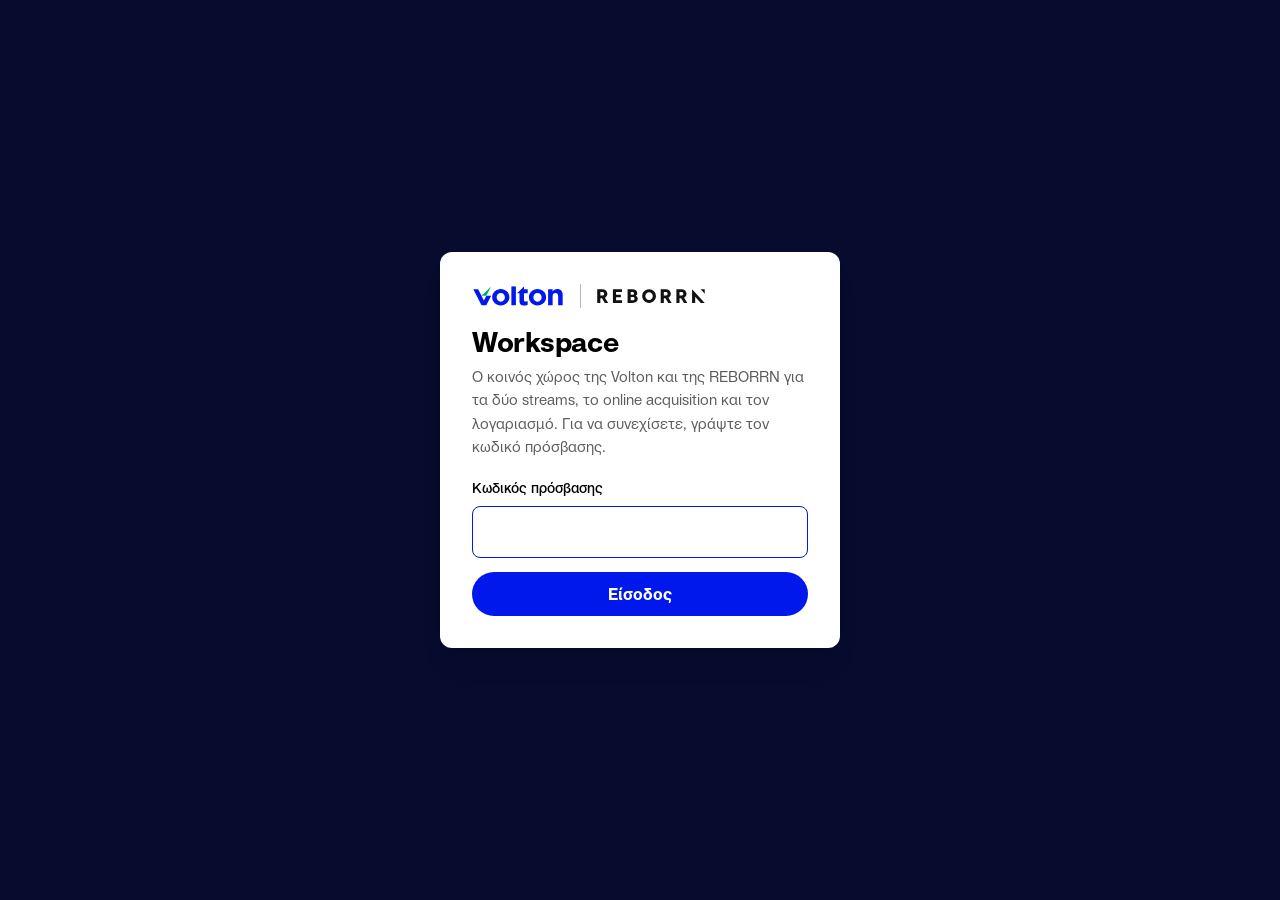
==== commit 4eacfa9b: "Κρυπτογράφηση αρχικής και λίστας υλικών ξανά με τον σωστό κωδικό Co-Authored-By: Claude Opus 5.5 <no" ====
--- a/kickoff/index.html
+++ b/kickoff/index.html
@@ -22,7 +22,7 @@
 <script>
 (async () => {
   const B = s => Uint8Array.from(atob(s), c => c.charCodeAt(0));
-  const D = {"iv":"GKdUGkl8A1STG3CI","ct":"nVUORuSp4/X5psRzubw0efdaxZ7/Vo61YsRIFCqdk+FVCuBribuPMHS1tf4JtyT5BeEWS2Qlc0dj1JM5A5GfM4yQdA8+M9/mvZNB0043ir/z6Ips8+OgfxRVw8sVB+sInFARB7oDTaNA2hp839j+5YRR4IVXKjWsXCyYck1tb+HUhwv6I1ee2ZB6+cxgckJvtGyIWW9dsulEyW2FrK2typUcgeiMNvhBHl77Ve/1UiYK5KR4tbUenrmMcqPothjU35uJMFxjvJt1G4Zdv5t4WdmXnGcaee/7PJkKGUe3Y/jKG7Q0Auga+rwudiuaNAMIKRp01y+uTwLbknaB0bGUDGIhotuM/z4ETiIrcsx2foakDAAA7vLBP/iOjXfSC0YthX+35wqgJfZksydeTS+UQ9jmvkNVrNYOFGnMxCzz0QaIkIJGnv1CJ6p9aQ1ur/YN87N5AtyVWihm4yrReQvDrG+fKtixOR4SyxezIsO64DQzOeVk0AN1+AMQpVinNci6N80Sh7rmFcm1DFdgQlnMsAJU127obuf9NmxofWJovkA0rVlWeIiDFDsypmM41lvbI2MR/ZL5aOHj9dreUztKPF8EQbPOT9weVL24K3Ei2WJlihYu8zqwf7hFYlpPiq/8r2nWQrnpJDKCa53qjyoNft/ZBPJ308rK4/8vVExg9gHVyRD876RfkFBHqYRMxBIwIlxQRbxPbT7Z+wxt3iygvZUUZp6afNtdZxU0EaXFnPVriddbR/42uD/x6faOOfGpvdp/8Bm0DUObqg+nXN7BiOiGIJYhYy8wH3Srzry/[base64]/qSks0ofroNRbObq+mhiDu7FiD1LQ+czKzfWSsW9xSluVNxZXSK9ye+0eWhlH6dNvziLuLBTHSopbBJirKSXxXI57xqMBd2L83xXy0FkIbwTnaX08QtbSgbCb3fYBwTmd+ai+h9xdqrqfAPDiYdC6f/rkcK6akkziwquKu8/7PQtf3WByO4MB15iJzWrNc/LkdTp3IqcUzSsXGGuKN4oQJB22m+uEorzrnLtmXRAe5hrurLo2fhn/3X/LnzfQavIxsWlbaQr+e//Yq/2iQsioZFAt/[base64]/VeVmYClgiSqxE1SuRvIvoRi5U7bZid3LCG5XcAC8rMIZjm7MauqqU7AH5cjN9vkDMwLaTnvVZO/GKFd/ZuDAJUUOZNlTy8oi4P5uIiNhm1EMKOj1srb34W4SNTZyZX3WkWzPREs9t3viJ+P9aA70iUg1nmnahDIueOzQRTuYv5KqUGNJ36JDFq4mPzKPegsaV+musGlPMH0KeExgwnrgSN4aR/LYPvKO3GjGK4BRUxnKJfKCsG22HHIAUyinWXB5HbIZLHt/mAWNYV7R2Nah4x+OK/6/oNWD68vpBr40+jnZRI96w+kSeVQ7yEHDUgYFHRdvaTFJlhrG0GPmRmsasTUDeuGPF63D08iWcADXi9WT8UHqxFVDohsPIQTR85vF0Z4ustzaTiTbwXjw0Q2Siv5mwemU9m5LIi6PvNcKZSPAzDuN2T2KfjeBHvjjRd1a0/yK6oPNHnC9/q3NPC0B7AZfEoiUsXvrqN7p9ixtx4JtVYEXr1BxhbPrH1wYXXmSa/[base64]/gp6EyFHBUF+zeJCumsQj2NFskSXGRaCqGrPdEL93LFVvWQX2BSFOnT443zMbKpOn+uUbZXu73pPsu+6gauLuOKeL6tnkLVyK/9JLEHLi6ACF7Fm9RbjK5Gw7ZK9a9fOQDmVtIcsM4N0jEqtEy6Y1aDEnnV5YCu5QFlfb4dxtQeqruXmaM8NRg+B+GDdJkYZcOI3S3ol4QP5iFtisOCJaZpns9w0/ZVTzQ4fPp9MKfHu0jUHndaKN4omSRAGd/[base64]/AW8yavqTGuvIP+5vtQIPE0kUvwcwv0axMttBNxaIfpdaODMlL0gHNxgSxs9vtZQT6p5yRmZbSJKIbTBLzF1dEKZJDRiWayhZiNMy6TBMKNM8vXIJ6QNOkvEptdtsldQBmOKJXo2L+Gskyz890P8CEcZQ2bqQM4CO0rO4n2+Nb5Po6+FQD9ZNc3zOzv/MfLbmXHfIbuNFynCXT+1NXoxRT1B1+hLeE4oTwcC8JyE9KKUIPaWdWi+az0NMW96etHWTkbu8kdy9620ANdgMuh9m+U0VPJ0rZXlBmOxRIrWnIYcN+ICnEyBRpLRowLHQ9diDYF4qAhSP0qW5B3ZMzudGx4brOxkUa40uI+tHgs6eMzTiMwJOymASpuxznd6RLcYaf/+P8E25GrxvJoGCb6nFYJYRcqDx27whaeLNaL4CGJfcwtsuWLy+o6hk5q+6xVy0O/ihw3dDvEqProrbRH/bTCjdvv/uNr3H5OrR0xYWxMU+uYcMaHL60Wp9HBxGVpcRo52V5p+KUq/eQzs5sFxMYyM+muKsl/YElbly9klKLBEoWL/rdOIcQeiLFwH4nklR3tYGQ1vSFwzLmJMuX1qmM6TjMXf0jON5XIABxJXTKC1kyUnBj55b6fS6TWzN5iCqrdKzUPKobeGP44g0eVbbY1lqcth7haxl0inmYC8Di61GO057l7PTrZ45LCqudIVCfPaZ5ZuzxCcBzF6CHfSocEZBsWAApp/mIB1u7lC0Z2FOBM3yiRSUCGi9Eyd5InuBOqiFwu3bbeK0QmQCrkET3Ovr9FphqM4kb6pIe4tHlxeC3ZZst+7I1MG/p+McNETtTPPw+9s2mK9R60q9IkZyKgDu8tRi5aoim+M88/CfxWPgIwt+01lznddoXxrg9AjZKsFJG5QJb3NyqgJiUX7SMWTS0J9LXUw+I4gaLQfSG5mxLx0s1yuETz+aVhykIsV6EC5BPOjCqE614XLe5WQC+AQN5tirsby11ldW2IGdegz4Xk01uUxqllo3pwsef1DxI/IhnLOWhAEa4eA+fToE75cKnQQEWIO0e9HxoGrGR2zRMrHYdpg/1J6211bK/zrq0S9tzkLswmott+fXchBQxq/W0Gol/QPvgoRcNpic9hmkIVgrf0BK6X2SicwA4ohkWb+Han6tH2kH72ohzMRHED6S/4FFnxGbEvVrqwVq7r7PBCI1EMT8tPsMK8oy4HfuWEw2MU289YT8+ccqlRG1eHF5rDzug+zxyvDKydpnfrDVagArIOmshWDS1SHNXEVUuvi31D14wFs3GMvsdWFjX1bGHUUrUhI3O26e6lWTEMspFv3T9c5D0CUw9Aia4YhWtsTw4p9tdoBSzVpQ/h6RW2mKsh8UyQJuble9qWCeHOubOeXn+b5XmwRu8K3KX++nijwxWGJVy1rIrnwKh3UkqtWaXw0P+nzidruXzrnPD9DU6k3BtRip8hAVA1MFo8GKW3JuT11o97QDqdZFNc9MzZTuYG7AB2WOxg9GxachpXb9h0DaJnfDMw/ii4la69GKWC6rAiqiObgRRLzX1JSCDgsbq1fAAVoRKRvN3jnl1+CLe5pZlwa6dZIvxevzhMFJaEjKtzX+RfKiBlMOTVkjVY9DKQNR0oeOhvmzZ/Rw8vikoVQZufXiAKwxlGvwtkGYx04AnpF2l83K0571vVaQHFT82YSlhpfiO1vy1BduVSpyEq1A4nb3F9/z1HaM4YExS/[base64]/1OpxBhdxA/L7qNCgC8JDrYIJeQy9SyVes7uxczDr49nyB0wDZgiYelLdFdo2wqnMxAidW0p07O56rAX3YdESktwimO+STsYUREkYM+pk1czHv3uSNgX6NOPQPF9ERcek0wEbqeqZpa7OJMkpifchQ4oGb9DyAPnSsIOHFj7MQ4xbyA56QsUFfO4Fl72vD6/VVRlkTxgGvbh+nq39Wi6O5DQ7ar5OdowPUqrAwYKP4W5+h/JOYAZJq9v5fXp1JroVfsssJ9O5HSypPF/fjzD9AT4J9dwMfI+QB7Hkw4z94Q0ymbAp5NZo1/eMNPtAFHFCbaAxfddzYrzfCn1rj8lEDri/Wxn58gTqG4acCWXiiZ+bevSiD2UulksLaZVwnI3xM/B5Iv6MknF5tikSdh9GARZZMeWPU5cOC1OYTQeeU8r98iWG3uscM7duN2+RlOhMotlufK234gH0TV5QVgpIFLvnafjUZToF/g8fCdgkB3Frf4hwk1GFnDV+sYbPYpEOuxHWwGZox7uYOE/Q45zjYQsscAHVlGl04ykE2xFhgudqvUUli4NgNekVy3ANxIzBHKfwczpZRuSlGbVvu7Sua9XDl9jhBRDtaPgESJtwcKSAOY4HSf6fXmwbdRVU/hGXp501tqzjLZqz84RXGg9nQPfkJpwczEzJt5ktjoIlrU9+K0oMcd1dFZWvPo7321spp5dkqs8YFLGePi4qg42gXvo2cgl+yc4tmKjrMG8biwPqWQ/5Jme+jyA+jufBpYZg/LFRz/rApqaPCtYegGRxqGjVp2IjbE4XX7oDnz6Jb0i5Y/CkTI8Ul9yIa3KHVBTkZP0PjKfAUvh4nd1MO4XON5NA6cqhN6vrpHhXfeBVRKiRd19sR+mns8PArGl59ZNRjJ3iY64+bXGawnDpr519QGf74yOjsDs56D7d1PLqzOHWaB09zF4fM3LgptsNC0N4SJtf7lR6aQUO2V42DUVajp8YR13Kw9FXH0ivxOuq/QbSqstpGLAlaES/65SFN5ihc+SroW72/xoWONhyMxc3GmBaQbCzrFJwXV6+qC8ARPY0MO7ES/oIgZ+vuvptccm4bubfUSWaaLkf6LqD75bXGPrqeVfznu4M1mnT0Xd742ma+KOIPCnAQko20seAWRTrDBrhGpzim9Q3m7ad2m0pp3/dY/JFuECeOq6QoUygapH8ECHFa1cx2iutXO+Kj+bx6kLJDi7xm1rmiFnXNEO/Q3fsLLjv4u4XOEyAhtT+mHIzPH2wYw4f1Qf8TqVkF9ew8vCGlI8cJKJgX/LPpK8i1oPgHuLLj7y1IvsGPeFj+5DDHgR83b+lnodDhAPouQf1B3fyBGvWuzmM3DkhxvStQVzQo/yc61WLqC0mBLqMSPcoZtFf1tZ4tatssmkelCx6Q5akUx/57xPLsJic8bnPC6wqcHH4oRmNr1L3YkEXcv0Jy5rTaa/zYWJ+Gx9vmnAsYyx2gIR5/1/ro90ILGdI0K+Tc/nhrE0+grXoh6WpypbcSRZ3qeobg/Sv2rkbxEpxzGC+Oq6zBJib5zFPsi6pezylrmEIdulq4suUbiOoHt4foRlbKlpOQ9jANPMkNrAmKNG1uEnUWCg1RoliY6ZTetPme/sNubECLpxYlDMDeJ3PTZY4ZyKszjJdwF2VamogQOEf9d3eX9tG/XZXwNhqD5FWrf0UjR8eCNECl+MmpF4ntZwGIE4kcbCUhFVgTlQDXDYfMs6Rhvl8/Wft6cCAbl8hyO4Ny8osQypvmobZCWKom7nZ550yAXQlsOAVwsTg4jifnCudv/UPv6P4ypJJzgdU+cZIOj1YJVUBk/7uzjDaBRo0IRM+wAHXrckCD3nW8EdHMacTiCE5SeZQx787XzhneVfs6EfhVLXoUO2lYyY0MmmauenWSrM6gW9JRtBGwXktmowX5m+2QX5lZiE/dSJccI+YGxOlt4zX7ItByPTLdQLIZLAc/sKjKPZRUXfmUAnQ2OgR9xQ9vbLm/0FzjbSHSF2N8SzSsSQ+PLSUAkq+eKCuKzKe6HASR8kQpH3617jGqSca3/9dtrg7fm7qvR1cUrT6fhqZTN9dvexIqMiZ5yPNhE1S1b15P6uPtP6/v/YnGTSieL86WXCPGbO5P/bPZrN/1TJd0jNx4I94pK/qKxE3Pyls6l23gOVufOnOnSrqdNpKjTSw1IY+t3W8iKhRNiosJahcWfxgNGNFksrsKHuU3JaZNN3ghnzEBOfVQmhFJWMujWFSGdGfvGgvt91EHSSKYvTdFd7jhkFQcmdBntSpy9rXqzvnTow1KYVX3z/+FG/B87pEHSlGFPPdNXW+Rt2gCUCY7JoyFvnRgggVOgjR6dJpHMq2eJabnDzDwh7/Hn9rQ9hc5eszAPep5X43gNrEEmmaMg4nN4XiUELm9/OxFonYyEpl3UbUSqCx3+EKaY1P+nm3BCjgSVwm+GAgF1ZA7flXc4MPBG5wP3VFLH7Q/ODUXAExpfzOZW92tEnJ32db24UJEBBWFKn2gcwVmEU3Qr/Fl9rWfLacZU35R70fEvi2t0oJ1aB4WgDsaYX2eVdv8s/KbOzSkfzDCSRJU7I5BxvBM3wiZlLDnc3dMrrojrhiIAUmY6bUOW+/6xFY0bWvUdcUzpIW0X5a8wmwGm0ZWutWGutYdHuxf1j8AkgUPikCjnVppZLmvfjvoZ19DYVthqHBJK1kDlxFdkZZSss2qXQ1MjdJrKOGEZeK5/K4DPqEe/C5SB1ls/h/JXt2Y3qATtekf7o23R/S3d82RojjP+rQ6/OOzkBT5UxGhcEGclvJvb/Zj29KjhOjuP1DlQgJhMe2f41od7cthVtXvgfmcP4Zsj9fj/KlGsdJAWy3to21zk4jcnxpOPwBsn52sfjAKFdEvwDSqd8RuHaotf8V3x/yY4ScmBINYd+WF4Wk8MDJuqr+XyF9Dtw0zncAC+OvAFW2uEcBA+ep7GkPFb9hx/6JNcUU6iGARDEbB0VxGzgC4a+jgeAIYm/hhMFid+eaj961xR9fCPi/Ifbmwjn5+L+LslN1aLEuOGRc7tP6bZu8tpc8In+rPHvgdagaU0OMZIrZEkdrZMJocxv8FBKMcbkaqEsnwZGQR6e0xB6dymZhIyXHDJKW/IvdivNcJGJr1O+sH5BHZSb2xfQTEC+GtfkKT2Eua2BLgaMWM5rTcqhLsUbj1C7qgpcVqsB/ymlV39L+6kz2VNFgPl9dHGvkcAB1pVDUAVJKtDN3bD3ToJBEzHgzOGI8OEmgg1I/FuLd9A27KrHkqs3Wrc9hQd9JUtfgmUmGawHYxyn1c/wBa2DVm3Zuff8s3ZlHSG+1vrwJbQBXfCidN7qhRhH+DyR/YMRXNfuXqVhHicCNwOViYpl6aTAMNNd4hWIVe0M87ORQAtbU8g6t69/RLAgjqt59W3ni735MaGSdXBZMY1Ib3YOXE0NAg7wCr8Hm1Xq7FrmDSHnBdz8GVO/GWUQH2BLuFaHc25QB0/4XhrXnu9j4aPWON0BQjofDzxAlj1E9IcSgSkFpxZRpzxB70KwKIBsE4GQeRgohifwNUVJtWZ+osArC4yrC7XS++CiQ97dlg3LiV5rniXbnIlwDR5CLWZykZDmgNYe7ELAQoX5Io7RI9FwaPI6D7e/78bIeMCkmg9mPvszg2UbUgNaq6vyC5KURMLFQbxrhYOQNRpgnIKatbcjJDeIuHTITNULMsoerJnN1Cp83s+ykxb2QuB66SfeRxRQ/yUviRgA1rPdIWX9a415A4NpZXTx5b699saT8l8nXVp0BD6D3cEKV4nMdZdeKGwn+SNJenri8ElIn2qB/rTCLVmTz6Z2aOCUNnz4PCCK8uFlXvgoQT+FVYlGJsavaDHaFZi6bIKMJ//M3kjtAXFD/jS5kbeNJOh5HSiwdrCBNGP62/TiybsCYcJfTFX0yMzC5fxOjxcOKh4+iP1DclI7z6vs8fNT5O6wfv0ms8pVw/tg4w3iXLDtdQU7R5mNDVV22IIAE+aaSxA5utrAdqXVyxu5wfzetV66VqvDmeaqjgmXC9UJQraRJdIomu58znoLAM887yTG1yX6ZXGEBZJJxWwXCfBYGc41N0zt3BO0G73pfiaV0Qfv3L8lEQ7PvpN3GAXJcpoNhiDsfDFTkreghVtMVbHZoJsGxV8PysbeBAjG7WUy/xlQIL7AKPBF9A173EPSSOR55mUoaH2guh7lVeRMUzDIyPYgnA+X3i4e77QFKmcOK/iQLl7jhefKHZ5fsGnHfLEuI0OCbvXcQrXspyfBVveL6QWX2jjo1nKPvX0z8mpiXqzHbw2W7puIlkLuMOk2684a/fKtn+U++lWzSnrvPR0L+nN/6O3tqv3N8YSkxjoZPbD6MS0ES+v+PO5nF7mx1fYnTyuoACOzeOOAWdh8edniCPc+B8FnUzsca3BlO54YhshjzY03WX5NM6Z5xyyvhtghPzcvMi++JD6BvxF/w7oSpUDKZxdtNwKbl7TA83NP4cC7rqSqL/ydDIUummghgXqrbz4K0SvBfDPguSRztafkHdP+HBLu3LT0fUX1E4Js2/C0ZO+Zysfq5mGqJFtnle+9ciusb+S/sKPJJ9N0SnsxL82OMwZ7BY0I9UTjFLHdtn/3f1Pbs9t4eVjECKuUpOjAEeGMvOFaHHH1SZZT3pwiy8NAcxXz6EKCdb5SOxg4drGdGrXsk8Z9IouVjCQZR2VcLodxltQ/zLVoy1PC9LawDtJMMtngIZWDZ5KsgNYKwiwzF1mg9Z4Cl+ICQ3QymWojMh8qgFrKAqDRWt3j1U596HVsfyPnFluwAjyNm3KQQ4aUWSCyfVtLeCnQZJEmy3MG280y8hiLiyo7zxsGxAVwex704aRlHYG4rH6qKGLHaNOR/gwng7ivWeMi4knt8/PcyGg65uPtGqs74l6oAKnUk4aUafFwp8hnQCM4uTO9SyCrFvKKOY/2NbL6nh7p2UtkKNYx0zKDKBcpLFvA1VsaZJagTUhPRBrs/sBdFqBnh51czCjt3LZpkmLgJ95P6P6+3fP1v5jYNvlZW1vta70E0WGQpcOALxBJBnNZYaRKDHx5uyo1mezFd69tTGp6Or2+p7PXCQOnljyNVA6HLXMYO/W25rd9uPFcmS6dqNPo//kKeRap8QLjhNG46Hg/aeHNdx0UVLw9yZt+VEyO+SdKKUn9YKvdGZhUMkR6FHM1xnnCVR9gThqMEXnyXijvOdxnHbigytZA8sNggfNSk5gAUCNFLjB5+aW880XvsN2wK63IBhRALocd1au+gSkxM/wgNwFgJvO/wwbpapi1wK60HWIKPlLmOcWUZVihgmhcNeiZlop1EcXLLnGYLBK1BHiIiUDfnGLD8S17Ogg981ywJ+yOBRi9vtwRseAevBL4pQ9MeluNBaKP7uRPZP0PRcD6UORY2/5togwPaklVkAI5VTEBG/pz4+h5Vmb5QsRhxuqA6B/idtpc1/puz9jZk6Wfecn5YWGuOArMsbNM9TF35FkbG1+bYxo35qRs7ZNgesi1SBx6kx/2pMSMNqoGHNdWMa2ruea/XXhQIj+c56KK3DANHHtODbpSuArrzDvYUuZxaoTabuJ006bNhM3abg/ZiBBIPNFyxiLjTBlUXvl5CpOl6UZCqK+rrtJXU0qKgIimm/[base64]/WYB2HT7lOnClrJ2e2KEMti7n4QH5Z2gE6wrCbA3dpqlAsIFRck+nzrwyk6UArCp1P+XPurgqrtlFZ0A5n+2PY2OtcdvuOY8KlAL68X+numAQVEZIy1cnfLQCKjFJ9tVTfP6j5wpxhkSoOL+GVCpVtqMrd7uH0WNdKLqIhuSYvz40lrHIRQ01mn7vAtvf/KXcQ5k42SQLa/hTnDffUS5kS54VSg9JalACNkvUcMemf+j6bIka8C9R5PqQOxMe3MGU73Pszh7rkRBkXgUQ9xzOrx0sD+4U+3ZQuyz66xYhExnJR1RbSzRy5rxH3jyELNKiXXyFi0Xd/[base64]/R7sx78OEBGnjxm8F1lyYKnRGxjVaZ8UijCtrmQIChWcqhi1Thi0QDyGfSVft0lGxxfRqgUNLMuFVttcbU5zORwyyvcD8JqHT9b+IRD+64vdDNQrEVdVgz3m4cxBGs8VWSXRUYiuXoNK0pDeL5f4p674+h//dkwYlHBhgnB8wn5plq8+J2+bsxWYIJ9HO8APM73bnWNut1/ktjaTuZC+OnC4vRwuDcgxaB2EJqTGW+ZGoGEKONXJ4gEtxd54s798/zSEdcyT6gdbu9KibgNYkKuu2M12gypRcvb9B1gObxeyLrkQ0ogrMl21c1ZxYUN93bxeczM1gokmhB+y/daseotCejavQKyXQcEgks71GiXgZ7XJFzIIAnwxe0DFoV/zJXg69riGlIpikankKGGeUOCI67dQluXclzWyq8O3AiIDSpYvDA4jEEgvFyXkBANryY9BzzD+TRnufCWmkTBFfYzOelpdBckikMyulo/i5q6GYa1iXfa0YoQmyAa0i3qDpjzlNONbEY2IDG2vGKZ8lO8dbux7f2Wv/[base64]/[base64]/QNuQD6BgopZ6w0czC9qTFW7EgEv95CoMPETG2nXgxbl5n2Mw3/PV1I2X+BJnFKq2yxE5V3AvJM/[base64]/SretgwrWcT/dKfw6yASTwXyrcM/hUzdeX+ljLAmF99H0q3h0lEIyiwsgm6TWkKS0EPr83o5faTh7HJgetX6FtsryT7VWqdjrynrGgX5TNk5HiDJ5ixwIi/[base64]/bRjFKGSl8eVTxhQxqVuxKW9P3Glt1ku90yRQKcE7rBfpS9JVUjxbW4V7nn2aMZiqy9SwslHzbuucLmKcVxWEt5X5Z88ZPhAVnXvFbZz2ooEIHrqKh7ZjFWVdvxhyjLiJeMR6PNB8oDHRzUTSYAEBE4fegnzronun7cXSx0Ow9/ZkkCO2SekhKFi3R4qdTatBg9I3f2YhzZMlE7J9JlVOg8VbZHghEkl3O+14fBhdwPjHwvMjFsTturhQ8o9bVcfR2xgUALjSW7EUhVeZ8yaC5AZ0UOqdgXjpc1pGt0fcpkCAXZV9FopNgprWgQhY3VD1JcRi5OuR3W4iH9sO7en6G/Pivw/c65WTXfaepSaqmYZAsNAPBRqMOUpDKQjKatvIs+5/9OQBbaISFifwuvAAFkI9dDmda3VM3CXj6hy9MYGmc8GxeU8D1lvJ2TDtVHsHoBqa1W42j6tQOXaM4Qp2y8DvmMilrZuH71DVMIkbJt8kTL2MReyp0oZ9ZVspBVxiVfog/g9AYOqQnEK0Qop0GQhcGg+W52CVkPcZNCHlbE10fJQ4xkN2qO0aD7ErgOZ/jElFV1YKynOfB9W3n+ZwCfSeU3+1gfrK6CnFw05NDFNnRP7O/xoGqwRQXAlWVVRM2A+O0WiZRfsp6W6TgWRpUmjbgW3josoaG10A+vk7hDUsNW8DyivCKj/6tTH9Uh+5ZEJV1HHe/8BtbP3+/9xbwjnwSdzuAZhnYIXc6O0WvqHYPBT7QH4x2ComFn7eq2FcAuN/Gd1ksSA4H0PoEr9tPdIMB+i5GOnvouzDI4GleVySfbHxUwshVU9sOxL00/OJWo0QSU+idHmJaFuoYfjtO/HKfFE0/hA7hB0qWWqj5qB3eW90tPXSsS9J/ig9ZTGS1HOg6wc+L9cYLfJCyZycu9oajPoKGtx+7L8MbuxjDUmAawlAf9U/RPqkHSKCUZ3RkXoxPwtUmFruYYXBEv0HSF3VrKW20VYbvT6QM7gFebi7afJQTAu/[base64]/cWupV6RocrF57pzLPVZ4ivsYZVp9vWkJC6tVx7SOaPmvo4UdMhj8v35m15HpuoUWoSmqMtjDk2L8HQ3XEbbsvxbaYPghl1XVzNqwMvbUQG9avGI+036etgTWy0R8sd42ktHQ/DSz3Xkufu0O6B8cTv3987rdswu1prbSSqcy+rdA9nF9KB1qiO2F5VT/laIBaLRN2VfHbUuS6KD2M2/Zmv1nNwN6OrUsWEu/cQy1XK/2pgg1nyIofnkjcXZRRas89DJLCT2rWEyqolUJ1oouqrSdyEwMI4gvJnqDDvdlb9RqNJpyRt+smmOGXJKPDL5i+ZLh9+bAUF17ayCsLB6RedrGnnsXxh8swi73Sg/kyF63rR6tql8elMeYh8ExWR82Q7Hz570PuH242EODaRQwo/2JXDtC304w18G+RNp4nkxylbPR51WlUaENzFwE3uO4Wkwy8ludwOzmg0fji5XXTrm4D08tIxlDlTJJTGyyqYsyLnn3czeJjHqtsGjXjB8loopM1PQTT7W21FnoCxGeHK0jg/iqP/OlAMVOIe2b/M55sXLmcWcXO7tNEr0CIKD7XTAxyQ9mc3upPY33cXGe2zkuYY6zKoGeRBgG+f9fvEgtW9SBbE0MD0pBp+t8r5ED9jh8kexZHbUk0s2ybL0F8PfZTdent86TBSxNNN4aapg8lkuci3mDfkP46nwjpB8bYIbljcmq7n47wa4U8Y/BQ0ZDrpKbjouCDwZ8VkFS7bxugn/AD7wsYX/ZaUcSi0UO1plaA8UuT9NZOcQ7X19pD2gcCi9yvHFxW4eEKaEjxSth/t2KCuVoKexuCj/AB98g0Kw9bdfX8mnD6llY7bdA9S1XMGjyfX9QdTkKSfZe70a43kPYmxoUQh8cyVhbb4Uz4kTMr9pTaWr72OWLfOoDKL8AjpcEoKkV7UPAaGwGN0jby+DBENg+DJdU41x/OOLMf2QT8jOy7ANO65mPPAbA02vVUBim99KM0bqOPbO/+i+ZfQxCidY/71UctM1snMggELhJZkiGA1NGCdQG7Fz6jFw0X9w1ob6vV2bsQp6RJdc2avk3yzsAABX6iuwcmN/06722YuGSiomzG7YgRvPH07BAbTPQJgOcrPp8BGLDTkPREC9hbReY30PqhuF2cLCHy+ATpU1cIquG7KpCG0qA1GkvVDHyHxEeWsZSJhDmvC0MU46V69ZQWroDl0ZrFUL3VQJWahxB2/VYtSfLyk9QDfljCbjkS2/u3SV6rwdNK3WHXBJaieatuwWtBz/dyEQlVNNgQi2bjz0MyYdK6kT3kIT6BNNTA+1XgpdzQfFQAuAADDNCxfLnvRM4BmSXUatNhCwM1qpmK9PFBON+T5C6veWY0LFlZTHyDnT1uaocvWQ1/yE8QyTrJB1jJ8UixsL/ldhZ5EiW0B5kBLjYjh9sSlFOAJPKixXZcdM0seiXAXIp+mzNbvZHQySZseICQF0PIHfrs4daEkrB0f7PCLO3qIJOQN+oTCmPmQWdiD+YBpfdcP/Wux1mD+J9msCsuJYL8KN0PiQfo4WYhIWe2wYZol+S7hDDcKYfiiHGyy0bMvx0SOkVdYbzClZeRa2Ucdq1dHwuDK7CjNEp/Etw0Va7DytieY0Ldxh0542Pv1IVLF7K2iEO/HRe9URuBiG0+pFNxUSdfI+cuaWB4+2BqHGz063ERzPXikmJw8RuExLkNTjU4Lnv1o9rkaavt+O83VfoYUV8jgT9OVZRoz6mz18XhdNAyx9uc6VDjpvPaduObsuzRfCQBmrXgsvTsjF1J+MxpXG0/q5UsJC3XzRr9Lp9X4//PAS461ImAWki2HZndursvQeJl4opwAZLZsMID3gLznNyaowA/2c9k/5nagyY7Y+LnlChnZSv08uAFXFFlnIVX/vKesBIh+y3IrT4ncMuWFEvvl0iNhjDia3aBG981cl2yQonCk5WpgC8KWFtcsGlNURperZ1tH48Zc3zvQzxHivxYkd3+FNVU/ABOsK//9d1Dspk4CCOzIofKrTVUxEg/Wx0HJ8CyjQKLu7WF3Ku69wc/Q9fciprem5y8ln/F+5Gaw/[base64]/oqXXEnK6uM29+LoKEpgE7EYrxoGo4zLR2WWcTi2VaGehzkBFEivmgGIP5a3T+olneQqJOdqKQPeurJKxRhiS4avicdiGEC2D6ObwlItooxUfbjVvOjqTLuEbk8D2CuOcK9WJ9qTIjjk2rkF+e5gd8r6DMIz6cqEHHnN+yU9ZPvtdgaAvQBsnuqhlAOvZeAZLJ/bJevRUB6TdC6EsG4tTNmYYj/MzXafAZtMxPGAuYthb3WHOyDt+ilgRX6DSlNQQ2sm7Y87uA0VSrmiXfishwNqbjirvugpFF/bwqIofg+LL940XWRyiG/ujXuK5egjBLd0mKQ5c6i61K9JwlWluL37Ct+h4OqyUM2VjbnZkWJu5SxOMX0KzqUSRW6ciONiDYuMC6rm4+n7boH86pFwMoP9DFrVhXW8adVqoLErPs4ttf4y6JfOHRZYIPARBQmwwV25Dz3mLmXw5hpvqbBI2AHnQtS3bQQxteolQ13fCk/grROoMbi9z00M+dxwt92TH6odY2aZhrIjCbGBjt4ZpoSDVqDnUdHU30PY0o4qGRnLUcF2RGH+hqv8yJW2FwSQ/cviEBrqdl7PNakjs80l0JwriMTqmpRQicw+mufFKgzwDoVPJE6BEHzQjBEm8MB9sD878p56pYfp2lrfGeN5a4hOyYA2+AmxXqtCt2/hR5qV9oH5pWmLR8sXWDE7r76A4Rh4uVk0HlmIq+kcTn23idH+K2EWvIHGED4TOfkUNcG+lY3KJIZu/[base64]/rICe0slrWJOzDT8rmv2S2xyrBmkJE6s3mZRbHqqpcFG9939bJlyVoWG4JgsqwNpuYGsssbLFXLLaLkl3HfQ59egugMCvPq9SbKTIsj3XlFmBMnYhzQQfVNjTURK1QneS3/et1HnytCScO3b+GMnDaHDtdObJ1Nkb7CW9gEbR22DFn9ccNlWP9bdoFMvG6vNjQoZieLwEuP+fB9oiguayXHA97vzlNTkMqehPyyFSVcjdermOckZ/c3vHlMt/fraX1sglNj/SgD0tzP1fipqvyMVTfE92Cnnsf01AQwqXENcz0f5XTJUHaH9IXP8pUKzAo14WIyeyw35KsRhUFsl5ovAmU8yrtYeYvanGEcwMgq1ZTZsb41zrX68aRaQ4e1TkgSxR2us28NLAaT9w+S8b08611b10sKqlV6xKxQbXNFP5wK413cZch3z2oB1ylck63ZhW/UQufXhH4QQdRpi4RiVIyHZvv2MQcKi3+tuhewUIEWPKn1s+gIhtDrbEexp6DhE1cg4pS44AQucVKjTb0MT9lsdaUQNcpOm/SUlsurIEDeFIRlkQfZR9Eh3/HfgCXvFBm0GLws65yzZ4PImTCJfN3v19brmEYJX4UcfNG8oiEbw/A6so6YMw5nZCzAsmg3sZC3z5rQ9920mgOKv5y8FWhVGtYKF647OvFSUV4T8RKRCMPCc4nbdXwgswVMqdZnB1ZHofxKI5MG7lVTiSJvKF65UuSDrVAAc+plzgE8vir1IyNYh8oMDLpsd4G1py5/ABxIwlW3eUGJ+IAZ7Q5CSiFDzcDXBJQoRSHCP4bC6UVkmjCm5bOS4Ygv6cLcAzXjiFU0e7aq5f3birmeQqXhHPMOX8hiUsB2cMIN3sAeuiusn+/4vC1ut5/716EGwe+CsB+RbSWgFAKuq/neHfcWg277udn4J5Or3MR7lOM9PfqMlTDFmyc1ko4XUQa4q5DV7DFAmZN4RHYPKAa1bl0wsMJcLSnEqCo521OYbn5nE5KPqVQLHnvA5nvvUjX4H77MlrOtDXIXbhsR+8DCShHw9d+E0ehyZD+fQjTn/+Ti8SsMc8AdlLjOXvI4dSyKSMRc2pvdSbFh3EbD8F02hEaBHjDBxlKFi3qMkGuOkasM4PvzNYVICrhq7154b0mShTtPAqSVeeCq5EXWUnngNYQIMdDXCT5L/9karxFdL0GO1Tw0RBKj8pZ44ddfZWB8mLVeH5A9thFBp5/cMGrKx7KGSD3YKkzyC91U+h4ANQMBZNBj79QnDBZPa1Sb0A1LWxHA9uriplEJOc80VVBP5H7rw5gh2H6F1Q3HX8Q8qnKETXTVKsAI1cPu+qchabS8OQInyAsMkhAj8+xW1RNGT8XsaRuH9nb4XkNYpMLxwRBv/MW5F1UV9tvtL+V78rskpMPy6l1q2iOGAJerQg4b59/avFtO2DFEybmWF7VMyt5b3pYQWZcXT9D09E0DQlyTx0xejKTESf2BGqL85gOYI/tEZUfO1jLfzO9BD6seWWOPcZpdMwfxSmNCIBLqfjdnPgQ+JmaRESQGMMXacNn2mB9KO1qyHch0TUk6I1iRaue6ceL+aCqF9cj7CFxE0OksGUSlHJg8kbi0wwZEItfJAgWa8GVPpqXpGrxyQI1dWv6oWVC7UlFacgi44kNXfWXagX7bvvvKgSKQR/8669ewMjcBWVP603jQeEIN7ivGi4m84MOdq/jnHrtnwto1uxjbtJMOtEqeuRXRi9lLEKJ0sl4b6uqbd3IQJbPe+WwplO789b0Gxqh7QxltFTcJYaw41ipsv9mg1Kq9XJmxgufPmTK1n3MFmIyaAP/6auQev4/4VCKjQaNE7DB+iL13bFzllPtKRpmHcDEMk63kr99Lj/[base64]/ymtHRMUTJx7n67NhXcu4Cp04JT65nOO3MMrW7J4CfuocqIfWPfZZogW7ejvff4xKN0QrX4neypXYQ0HhzYNVfib+AQA144ZUm/pJFZ+odR5VH/[base64]/yAjJcOcJLs2w4yIdFONya3OgxMy8xZu4+X1OzodbfJQsZW+C2SZl+hwxhXPlhoYZBgpmmaMvRIqm/a3P+dYe5Uv8S5ZeFMgElY2fuJkVcgNyvMH3JXRHtYs4/L3cZTUanSQHduNmwXETAfLs+k0RZTU7LVSWvPccnKg+tNvfwyRuVeCz7Gt6ia/[base64]/ludbxr7+wi//UVO4M1bEwUqYIDGU5emqKUqkeE9Z7cBlfLk30iwwlB81mk+1c7DQyFXBBIrC7fpPZ73l03mftOcSl0X1tggG+Zc1QlgIpF4s7WgR/beZ54BiJJWpxsk8Ykq7IxCPkgilKJ7yFtiIfUSdQhJAQyOVVKBz3Iiuloc7l/bp6tMhr1z98z9PK0Db69nRl3tdP5ZC1NG0LDO8TrflMGeekYKcDiM78Cw/9GR4OD/U14OfvNSnUiAozEamKCD2VvaKvLAmx1a0Xtt7G06C8yO/ahptoWDanAHxN5QRWYsPlR135Q4cNbMh8sm9GolYHLMpQFc/oGtYPlm7D1dBTiywOoyL3iNdyx7D1SUl1z9iZc9yAGkYfiGI8gSCHMZ/TRD4HUL82Ta49Eg0L+cXNVeKpKQ18dY2tiWxmxvbP/rvFuWNjHqdXP3onOKt2DrsS9rlKjm+fH9iCY3/9u8sxLqoBZKcLhTrsXiE5XteHesw3s+f67hjnfP8FVlFzmfA1LHscIPvfRuLqkacMzMNjvF/iqcZ20RhaxhdD0Uk5Fr1vvCr9vkAnNqx2JEqBY4WkzhfPp52SCXxjADHzuymW9ZOaGHY+wGpCjKB9U1GKEBzYKEBU9ddSfSDL02gzJohZbVl6GG8ko9cij0g91KuBV1HfvqZzEgMyAROGam5neEevcuroGCz9Zt4xqOSLMjTmMMtNOeixWCbTvvZ2VPHmrb5BfmD/[base64]/[base64]//InYFCjfVBM/[base64]/nAEv3XjA8kMeUn63W1de7ebQ0Un7A0riuwVAN+JZ8VXmN6kKSa1nC9PZfzuRnSTRUnVOD+7dHAY+e0pNgH/kA3EBLcq8rOIDS1XvqjV/BXCp2MGBBzAo9XGoeLaI7cYrHGJkDZPJgQYfI2asY5IrTVrgGw937pdwjbWTGbjbxBbZC+4z1oao2yoXqnBrWzxDPtYT0HzaVrNDFZ0CGV6Aa7A6h7bVJjm5fKKkFrbqlxz52UBN2Q3g9aiORGTViteP2mitzE7ZNfOiiWp5f5Mg/6fv6kV35uIvSjmLa2/YzDEfjCz4fIElBV/DZp2hGv8BeOdz/hOicCeqUKkWZ3r4x4oGcguvzNjDXRyzxMdO1i4yGu1Gu0GeE7/GjQ6bVV6c0eogKMRLVZpGMczGzh+a0dhMe0dNXrezufMZdsZiLph/[base64]/4YclvVpMQUn29P47u136yL590bf2TdtEmwfDf/MkQVuwc6QLFIkqKRHhH6ZXFjLYabbfT5JBFCLGKD8u8HO7JhZo/yCo5RHazaVeE1jXLGsEZ6T2trKz5q7UtwmjKrK0Devr9pusCOVLOBWqkHviXk1BUDCch+szVxNUTrkIw8PB84BzRMBP/v7u+I0O0dFcGqbnr5qDOMxYwhBd+qRWmLDdEcMYXQK3+452Pd+kk56ksMKvVvH/peR83nl+JKpT7VGBjpvuzDUExYcKl/kiXg7Ep/edKIsdff1JNl6NsiYD7TBEfHrmoRx57IsSjEmAA0SH3EFFt7MOcxRlv//IfnEwlUPJElS2Ya23cNNPv9Uw+T3Tpdci0UwJ79XLTIhUNwzBG2m1AZ1T8eC3aVEZNen/vPN6CU8qXS8k9598TjR6djNIahV9npybrdLVj5yRtWCruUbFKOXBcQQ99i+zLu6VzgTBYvNVd7LpFJDARCWfODHuRA8aKvhtYAI7rzgT6jjMRylF74jkbFe6xpGdIbxrdr3+fuY5/nDsHICyRHgo759gTzN4DfbIMKIRzCrBJaSKZNdlkQhMUc6ho6ZY2rVU33yvs9L5E6LLidq9v/aw2LhwSz15fG59+wvM3FDVf9DuQ5Us6+INmUpLmCaa6AcrXe/[base64]/x29nrw+Q+OsxCe7AFnZ876PpwfPx9CTR6ZuRn/IiJJlMMvBr0+DUHGD8+Dq11goT1j0Q7c0dCFx49wBnEdvc4yAahBMkCyQOsj2YeZW1/LoJzTtel/Ca1HSw/O5P7MDjXTYffz7BajiymhH+zDi35Tl2KPvfIzM1I4eY9WRcmA7cjC6JqQ6fQ17gPrNioI1qxRJYD4m4JwOqncdWPAfi7GruZjQXFgq9YbbC98/w2tPmdy37H+L88hT5O6csF+wIyEcCPu/bs3BygPhDBM9rLRZDqdw9JGzgpN2EKs3cyyfmxy273BFs2MDV4kZgwTCDmJ+sZ3pDjnOr+m8HlsOTDiKvoFJMErSwVJd2SQPdejNSKGmwrQ5hfH0/VzyFrBiwZ3WledWGd5E1ifDgKmwQFQ6+eKBKmfL/o6dI9J2Ckm1llpffNpF6naz3BwLxCcK+AtNJYZhHlSvX4n+digMhPfs191VDjJtOoqurt7FJ8pebWhyWQNp9NFPX8RBJsdYIujZ/svkaKCbYF+vqTu6ouu0uWTKTS0Jt7tUSyBasXrPg+gT+PLXSHMVwhp5/WXRer2m+WuP2dcLQjLc6Ufl8J7nB53KB9NsXqOAb/mYeKItADOVZH4EC/V61rjTWmDCC598ZLiTCQaZslkV9P9ousArOdmCdvkXZeniZKY7Uxmztf2cMAhdx5Myrc17/ryuXyL1rYKMtCcwbHCbHp2USqEyLGFChQnakwaYgw5QDDvwq1WPb341UepmpcMBPS2PLKMLwx4w4xu3O6DAqa+SoSnl6AHb4lRmK6huo1mqhk0Zf+bl+IHbED4SGwQetaMWBqJVNX05SgRbGOb/wbI0zGYlOVy2u50yiRfbVBV70weIleMTpaGc9/JYEPMgLEcQbeHzAgv7QhGl5HVS54GGDwy7JEFkMhhtqRD/tWIEDxImcp3edQ6X2YNd9qGRuZDBP5/qdBwf2MBCx8qPeddYBqjbiRIJBG+mhYRf0H1qD3whbA1TOKL8iLlv8TtFA57oDgMie7Z3q3NhDtIdxvznz8R4CE7W0XVd4XWJ/I8gH+odYPy9PJpZJEKjlYbx4zOGlKhcqVkT7A6kyFjv2+5ZeBbinqm3KsLqwCHbHzL5NjiH8xtrikX7051nDsHHkrycDklGCRx5m3UZ/RBOv139Z0iSfTjrSlsZsSU76eRLW2Bpis4tU+KeCaqw3Z7RYZ5wKB7AeLUPyIlFjESykI0GsYwdKJlFDSv10j8p1DJHeIWZXTSGH4ZYizXz13ICqyjGVMiGOiQzAuhkWu3Kf4PWgyVCYiRO+OpBvkX+lN7ZCza0/NpYiSDuIaQE40DoLXtQPWSFgyfgf1OhGeNqbBcU5i1pyaEF3+3bPdjMnOLW5Tk0ixGRSDCWvmwbcS0iJri+qbsDFSmhdwK2mUn57AyI0igqCHUsLzCIXzqrJPJ3nY9GK40QbXgQo47pca5bsbyYV6AlzFR6OYEB4k+cMzBilHfhVzzu/Xrz0Ay4nZ0VD8fEZ76+W/M8DBt352ej20C4SMj5mWUSXh4aziU6KJn3JZ64YI7k1NZPHd2dGMRjV6/EjXJLpOMJ2EJmJDy6xGvkEfCZ3SPR0vKhS+p7h/RnNgEp7zE7nVlW0p9QnQ8qaR/0YiMhBRpD9H3Xvqq4x/i5+jKeqjXezDCKMr0oz566YTZHudhXWNnr2fzqOQ47jyLadoP6sMohsVJ249+Pt6xqwDiExqI+nELCJ9aDQ7hnJrzic9fjeTOn6A8M5QDW04/3PpY5Cv8kiTEvBdHFL4DpW/ao2pjCI2XDWmOoVNn54IXRIlGT2jsGzp8Ah5p+Ve8W20ciV3bnIbx+3I5KaJmuhvviJ24GLo5lytT8mdD5DHhDrcbJROcfzGY6//qJv5H1cbpUnfLEGk3C9E4m4FpfAq3X40xwUrjrlG8Ldsy4dD8MEebbpk6sjI3UzPi15/srB8e7HhYP0I+WyFaChLn4WbiMavN6M0tsVtBegqWEm6bXfFcPs3LqVICJ3N80tUrlRseBWV21fImQkXw4hqu87GyN9+j8/j4bOr4CuF33LfOi6KFeZhCWGBJ/YdAlMFhw3a952hcFgN6Fvu1ukPqnF8p7WtMEp+LeayHI6eZ7Je+ztTqJ9sXMfG3sHjgqhHbO41WVxg8UB7Nq861el2TELdoKLB0TA0ReaWGAv/8T0JVYVUiwNXmtScOt1B76jE2IiJ4bEFoejWYBmpKqq+GfygO6zOYNh+/Ys1q3zKNwxn3VZe2Y1LERQADwNN8sCBtrPJIQxNVN8MUbbOhMojVVtupp3YS3ERFO2LRpX5fkR0MnBwnv0wC/KWEtza0rLddTDQzS03rrFitoVLO+MRkP2g3PySIKtUB1s+gJc1AUku2JIysDda2ENd0qHPMarioa1/B18Z0GUJIyX9xVlbY2eTSZt4MDyNytDIeKEl2cIRxngB8c1+sbQe1W1Tt3W4rRs2s4r2i4Rv4s7Lf7HBt5xhsFPdotAxQ78VxUAZftT8W74C+g191JB7hJY4xiCEykW6vEH+e2AeW79mcXIRLnvKlpfpN/oWNYCUYCkZfjaqwV1RDcrDNXVoDDu/vK6tSYeTWcOkihNq0QN28/T0HMzB1m5YSXOM9Gvt3GIcDFQcNTys0xkf36l0iQw2yyqF6FoJQdJMuvs4IDRU+wKI3OauzSBaj+SCpsbc8/[base64]/5WX3yws9R+Ls/+y0h4cdmDZawTWOJGRpJJIWunQFtcsMSq5fjw6QqyENutwgK1ueyaQ3NctIe5zBr7USaERIdGNrI7r3gLElIWHbT8V6M7qiAds3pQ1PL/1QU7GR5jW7QUa+PZmI2Bz4CKuVZ/k9yRvNL7BYDKsa5EUeW4YOsXjczZuJZjLwYYihRnpB57Ts6Ri1aHH9d0phXPCX7yijul9lbp6Uz3cwp+VrTiM78Vzz4knKfXNerINDnjqv+3pmc1KWMVRPyr3QWYvruk0kcffr8WPmCO8g0G/bG8Ji3sSmkV0KQz3WL+ybWLKR5gmBAZsUJGgrELAp/6dIqGGmZi68f16hLUpQhREm3YgQ36HRPRQPON2rEKPMEa+Su1XdBfp6cTu2xOWqsgcYtgLiSR1zPkengl497vV5vTJWXgLV0U/ASc4A0Ms8pxmzb+hNgSuXpFf53LBxT+C0FIU4I7lyWKBloAr5iwxFT8XrICH89V2sL0Ve5EtsR/BzNgkbpR2f0ADpjrkMNXxSkp2U/h8ht9Oia5SdX6lOfNGc2N5dSHsBUE+5FSNZVMgs7IEy/Tgrt1tqS/+SAUk4VaEDnLXELE29WH/IprWV3W6daQYQhRYp85oljvhei481auY01fgJ3awrUqOW1SvwtPsSuo3L5BSvVBEnYGGfl6uKAKjuWocMjeNHCClaotOeeesh/aghm6GSyCJyNX+qzGG/zEQz/n7Kj+OdKbxghuGCo6z8W6jPgqdIU4Sz2HrAOdyRWkgYGosfw4CKIxBYIcoZ53ZeC91IXFKAibFARRxNWWAGJxoSRblgCfloIqvDr2OqVcAX8QRiwMBVD5uteflNyZJ0yNVmtOr6vPOC7o9phb07JzSFdwzZ91+uXe/ZohJCPxj3eELWXCgqmRJiaMWZTa+l3I48T9ZmLwy7UPz5hMSNlXNNki9eUtXMf402dpj/81iyOCK/RxZz88IGvzmCuEJdwS7ht8xxxYi1kjQH7PotGMYWTf6BMuaSZCp4fjdz7y57BRXmAsKmK5Q7iIritBzqKkdPhshld10VWUI1KrQrsqA01QoWZkzQ5wt6W8atF9cGnuLG5HJLxcqLUoy2XmFWPVEDRMgHte2bjD146xIRFY1VUk6amKHy56q2DU+RQaxTK+Tt36e/agdDp5vhwRtzEhfyaFlQp77Sa/Mfrl6kjFXDBe17cTEG+Q1HQMHCLKg4vyfHTz7J9L8gCRqciKmBTGxgLEV+XiXCxc3sSAZKUsfQPg54ekXDWXF1PWME3bmDloQpfjLKAAa3Zmm2u0de+NT39i2L6hDqBAWqMoLEdFU5t3l2v7wlhpJpULVWh3Y/Fz1O8HMhxWAD7oq/QyBqFVz5r+w9G77wQwrjWERTIIPi2IPGYMfvxkqq+IN0fJPsoOPx1EMp6YUd7pSqgOVrC79jV0lTO/mnbi9mmNKwL3N45TbYRjZAK/AfwLQ2WWVOScEYdb4InF/V6cvzNk4+mylwuZ5m+0NU5oA+AChL2NnQrBX9vALQRgseUNRf3+dRTt1IvXkg+AvvKxuoWfrda8FodkATt4HhtBwR0II4+7fs2+U6WoXNIsOIxvEBNnTejy8of9pkPYX22DLw9XhyHHMMXH2yafaHReNKOaYvoGCaFHOFt3PW/d3BGcZvQPvmpfxonAR2l9esUfRnJMl1FTkXHHdjAui90ZOZ7cVRZ/gbe5fWxOw+oXYYT82lPKw+JNysaYadWU3IYHFAC6aD334e5KzmNUYAy8gatPns3wJxTLzwP0X4hV7OddsbPU/KPPI1532PeK0Ge6LPIdy3lJAHhCL/8LFPj6y2pVBj+Br+5yvJqGg1dw9K2gdY1feRttmh6AL2LW6K0e7PMk+L2wCTHxjUyRqmwsIxXDPu1oAFwD9hSpcBxxsrDeG2zfAndR//SY5rZvm5QNaReNwxe/J+MxZwL2ZtXceHXiwIc2GK70DD+NA2fRCNDA1KZCTbma7oUtC8reMZj4/8FU3bqY72S1Z55NrNzBNDSun2tNIwBfyFp70XyDzCPYdpoEKdxltd2dhs/fcG5KzRWiDROL/VzlY344jSdCc9yIJ4F70t4yYl3l13ek95WnmJeDxL02Z/fWZI1HcQlffNPVkp/YcNrr2G5onFvos/Kv1QBFpabVrg+oLhaoxsB3HBls4fJGcy/orUkHzSn/dxTIEZlq/DnKk8hviWUm++fI0Vq/HRGKOQWsF4x4N+DdGYdSRvTysB6ImjedWx3VuysTOlgAboE7xG4/8yn9wlOz+5oDrgE3oaIhl52HJAgo2ytuAi5y5Iw2kT+NCrydmFqosdDd959S3JosTjuuG/HZDlJS3AoymM8Fiq0UfB9/QrE65KNChLsaywJbgbiROOFTE7NGFUOzEkAbq/[base64]/le8I9Y8jx7S82J8taO/y1W6bVf17A2AzFv3AGkG4jXApDLCvlLriCu81DIKcXH7dF2Z9IxPEC2lSzADYZ3GRCSSfjd2QimsslSEUv7CymFBzLIRVBLPETyc20Q5fieQRstixSsZWe96uTKCIxbAyytzy8rrIusUYi5evF/nglW/EPceXJ7ERhqTEUxnik8bMfCtaF/VdAEnUKjTF7kog/4xRPkBktdfK6BgRT1tzXyoihQuc89E9lwjg7K4GNeQzVBOP696G51GF/0vkOWSiFNQeobjuMqOWItjZN5JpAOrblmGay/Vve65kijkCHCEGWHAVpLGjNR3ywWMhhqV7VGt3K2kWC+OMN8167UmTU1HBvsU0DTFoLrsOiuJJX8lLxVU6ak+td/jApg8Ywl7gqvDLeq11fr2ydin/g+0QHJIfqxaeDavvD+hoX2bCSIwXC9kD2oq/xsven6vGiAbao3Hq6cbWecL05I6nOh/3Gl3vCwac86/gFHEf2YOBwLRjxh2NHjdGo5j6n1SvzWIxiegj/vgLtk/[base64]/T6QUv0ym5CAv0RyQ26Ug9Xz/LRSrkGt5zwN6PDpGOQPauCR/4WNJoU8J3uHGSVWi/kWYADF2aQ2aHT860bJiYQhHnHWgTPB1Lv+/+oWSsLpa26/[base64]/StP7sk6tlkwtxOcDXoFPf5/MTlTTruyE1W91/qW5KdU3MEM/kKmLkQEYWe8aOAKswdRgQ6iDjviet9KhL81DBc3nnfvbTyNNUVY5GF0tjUZqTwWyriiYaI+4XfKHkqEa4VFHpn8vCyico8nFHTAd9EB/56Ho3S19L2Je4PNrXtCmBm79iLEDIy876znANBZDPf8RI/ZmgJlkZY7GcuM3gA6KeCL60D+bxD8PZ8s4qQBlottEu1ykrhzCBtjim+eM19nf4q+uWA/mb6iHXrbTj5GlB/awKd3Bws/x7WGmaxI0szNHpQYRrNC6pKHct/hHR95k0HJj59FWZTETlf5CPkCT1snTROF5qm8PkWrNCaNThk5/SwpXjQsXY5bkTrlASruXDPFU+BR9YKt4P8w2nsIPQCNAdM7cz0zP27arcTTn6NzXrb0PDjab9Z4q0e6hClXXLPBURfo9xfvg55Mi+AjV3ILFa+/JzQq/wZvTXP07AujwhWPdQ558o1Og3Nk1+2y74KJXNZfd4wYuNoElKQ9uZWpdXvYCV8iV1hXwcKE2LsGYt6L8vLi3H2Ii1spcLMT75vmdWWfBCiVBRjskFRXHjGNTy1LGq5mMD+mq4kReMUwYfnA1fHZg6GiD14TmCSghxrqYUv+ZkakkOO2FPu+QKf5RkP7vX21V/Qt1J1E/y0D8HyOxkeBm6U6JjBF06LjK2HBAZ1yJfMHF1GRM8y1OmPEdi+x1Jj5istJII6Nd2wnZG/2Z8bSM5GafQXWCgHl/O222gEvK6j3dfBc7guH3zA6aVDJ4iCWYE3KW6nfbbZP5RBJC36E0jMgckDQt/mIOUo18FOHAGLNhsRK6kJoO/rBN+BblYuxsMkC/PG6e3rwRjYINilKtV5Rargg4+WQxPq0EAY1uciAi3y9nZ9nIw+WgvOBFLezBa5ynGe3HsirYreD3c3pyUfN5wNu4CTcJOB6Pd9kc1UjuhugMCodNKcAuRAJmoKdjolyVqgr5nhpDJ/e0WMoAoJA8O3dYMPZl/5BSyDlfhIDeLVJbxnpcdGEvVP7tykwAoS0MxhgFAsONdkrjIS/n75wVWKH+m+fFd07MRINWITozuxNqTvS3aNTJZyDO+y8xWHLJU49F3++UVGuXXpr+alyZAJjh2dTjFDWf/5p0jOQcuSHLQoaP3llIgiU8k6/Y5Y49KKXkbeFKW80NwgHeZigweVDKbAmKzqrarkiNDBjv/uaQEFGH3QW/Hw3l62Gmr8zGibhSQ+xQRDQS2krxXD49XCCKLnwMrxGBWLbdXmXzXgwg7PVD407+5qUwxWy/AJ6VWUw9yFGwFN4gz2b66dSx4ZotRkxGTMXg/2WBfakn4hC28NpF84LiASwAWPzR0c6+8NdpfwDZbyVvhU7lQcjqVvkP2cBm3gkwu9uWQBKowsq8HIpFkPr3f+5WUJyE+wG/Xh/fjQIy3sm64Om/DzFi8f94rcLvb38mNiskz/[base64]/FKpcdZUBAUO3QfIuCcFxD7eUEaKFeumZe/J3Br6ngS9ltgiWcGnnAKjpj177Mop3PeFCrigDeTSdIpA6rQgfqVT00uANMqSMTu+PjcqUNM8nZLMT0QxCSAV37ymvdD/a2HO1YR8jgBstocPx9MKeJGq5gSEKAVvO0Qfk76xxsYqYPkv5iJKvEnuj3eIekDnpx6eG5M4yvB1da7r012Fm6iudcwTd1VpB2ackKKNePJtK8D2EzRTM07so/0P00/y95y0ZcBYAWIUK9PXWi9QH0b+75VXJfO3EALuNJw8+BF0ud8WHiPwV+lURAGonpafSlaz9TdIHDvh3MFylPimc/mngClZXSd/TCP/tKEFOHNgpg1fWwYgtsod2Qga00nJrpxfQHpSyNbAvRjwlX2t4thB7zhfMFAt7A2avVLtzjJy9bXkoTO7JXZVKsytefqx+ZF1O3DFqZFZB14PVzkAkJdyetuRpsW+AA6CpaDW8rxGuOeAk6UBDinNH8Adjnm/hFu/eT6MZW0d5VdsMoauHqBHENrLpbMwbZ65tYUAomikNyecLnN7CAfo/j8ggMbLhTqAwIjVCo8kd6H0xUNSkPNK68mRbwiyLAp9NKoTI5iVXBRAQ+LFKqUe+sa3R+I7jqdHAlAcN8g9cW8iJ+n58tjdbj4ANPf04f7SPK1x9R+HdbtFH6dVmr8MFywEuNhlUZIs0XNobF6AqD98mEH/mJpGz1kUr86YFqvLwYXckim4Tw7cZ9Dv5xxk/Iv7f9qOMWHqHNz52Q80P8jAIEGMI1NwAD053bLGuFOmQGFRvdsOaCS+tp5aHMelsqel12tCMSRR2ADGJeN/clF8alXUisAxn6iJF1LW2BOSz24QLFNcYDThcpyX4IwlEjV0hwaEY4Fb42788vmv1CP/mQdAkoU8LySYcsxt9nA/1lEfHMYQwyQsl4WQq19gpjYVROMZJUfCXH2WiQ9aj2P88SWFAJ1YpAEnxfLTGPEQCamlLqR4KshT8GuI/BdRQu2slqGjcQ/GRj19fJHLc+BbK8D71Vj5jwdl3vq4M4/vhpWjTEpxiNj1vN/A1GOLBvaFSt2qE1SeB/zHxnTl16eciz2FBZcDZQqWHb07suh8QxNIeEzzs6NYjGqiwmUCa19snGatXWJseEPsLBJJoDXVbn49ZhtD8FY3GZp2R8pE5GoH9nZMUVlWWt+pudSoHR5SgJpKt87rT29rnXoMjlPpJK6HOgxXo6JB8XKkuDdcOlLtyj8hpMDOUc1Lv1NzSaJOhlnGWG/[base64]/+Z+7v3HgkAdyzQFiilPbGyFY+q9rN/RVIaArf1DcuFUa4J1yogNkQORtdvIJCCPEHgRgI1Lk/TEbYyAuBXc1EYY+kItzYIViNwMq+CJaZBXBYvj7aXJyt9pqbSlYVV/s2hwuOY7yGRpcBi/MehfMhvQnRG6hNWXAI3OfHNp57+LACsiKahL4SCazmRCHZz1gROem2Yh9EyDsmqGqkNAXGgt5yHFlj4UCg9bZBZkVV93xY0XBmRgR7pvKPtVl6jqv1kKW2Lpzo9eC/kjwpuhcxa2AXwIysleOJCJRWTsFAFSMhaf7wyP1Cv4KDXnv847JidAmyGnvA8P9B7fCv4aUKx8ha6Tv/qtCrNVUau7ThJRzKhosP461fNOPueZmeGmiszN31rtHVxxQhtquqpUvl5mhomcuHtez0ycHAem7PB5s4yoPj0aHbWk+hFD0cItz5Hk6tlwp5XkJqp/BLJoTOPJoF74a4EK7cO290pxuN7MxdJ2kVcC2n76XSvei70OeWI5+K6gwVV/jHaPw+GT9KMmvocH9dcomo7fubnHp5zbmhiRGdFIMZwbzWFy0nzvGHkM0hG9eHEBfAYQOeZzaf+pkDdnf5jkjFEXLakP4bwqN3nKro1jynv01ELsPbMT9DfOUUfnM2CkLw/Ilt7X+rPdaOY147QOPy9pq69HKJiRCE86OqAQAIYBAIhrw4mgCnArOjGPKcLlGpJp9FMMIfTs7P8SKkmlE+nNOR6eigi46deQw8eqPOiiqwLnT/K0qiOW6btQlj38hjTd2Q48oG29r5HF7EBMto4649NRASdJ1I0KS62kBpZCtROEyfR4XPeQ0JrWRDfI2zc0a3p7LSsl327WgDD/pvuaIm82EyG9Q9EQrGW76mlUab3Xcu41OOQXzM/VPbhb/vxho/orGVybFHqjl8zt/lQwl1fsYn2js310Y7lg5325SLiQFrFp1E59spiMoAE/HGwdS9A8sqTouWopBCR+6/Xkz8CL+45jk1rS/9KNFfGSD9cE7aAi0PKlDlDnGV/9RuYI5P6vE9cBEQAjJ2l8U0mr2vtKyUQ7f0xYwiiViasRPkCmrK6vj+r/zGxkjImi3klh6kD5WqEE4sEOpT7j7CU9lrjYdru8Z0OUDCXZ4tpIZJIYv6J+IkDbYO+7QZ/DL/BI3ouodaBKIM+d8KWPROO0Pl1lFiP7NNdNhyhCdxM9nBbpNdWYcL4CBl/0qGYj4lTgxEf3t2WYjxaCyv7gJXnvQEg401vOt8EQk5aLsspAupgZmwQYQhO3ClGLsz/ERBUVTRTTA0HqDhvMDQLS/I/EiObtR3H98RELHlD2oeFdgiLiEYWaStJn8FugYSICl0/gR7CeTIZ1RJ38Jrqx7d4jaVSjgiNVvQmbvbD8FAL8IhQWMGzB/2di7QdnmrTYAMKc03QmwUFulYRp0iPxJPE6KVlWu+Sq8G7oIQnw//jBWVZiedQRCKbdSIS4By0Qqad+70uVgDVhRx0p5GW6BXo9HpuImmLmtQjcObufMnoGvw+/[base64]/SwqLPbyNrHQiCZod1mw+IqbiJcuTuemf2olT+fsP4Ay3E5vA3/02rpcP/KxPOsXe3jusd9LvqgTyMisXS9woQDr3qTJZ2knS+idDjQPjKdG7rOt2tTPVq5R6AUfkWO0M4c3RH4okzZjD/8dFwcpCSUPDQ01GgoCCuAkYR9ga2yDpVR8bSLEx0S4nn6F41qiCn4GOLU48csGmSk06I7au1yx0YVccIyjk6Y4cA2iuSFgVpW2J+8P/9gtAZar9IXwZ4XN22ciC/GcVjSUqqFFei7g/kwl0Se/[base64]/Ac6exDSIIj1+j1eSZE+mu03m5/CoJczJAJa3RmDomYt0pyc4HzG0ehPghjDW7kLURJ8pgP0P+VYa+ej2uzgHPagyH6E4DkIoKqSzLruC66fa/f0jHSm2mPSJ1lpOKc0pZbhkGk4zQdIjr6l3KFLnTOah/[base64]/ooPv5+SsgI4AZ72EE5ypcsCV5KpEvoE7bk30TwjOXJ5HlYodz9z6Ix4CnGpWhcnDwXfUwJt436CbGtNEIIuMpY1F8x7CytSDvc8vQDhuTC0q3xCeCjjJtZly3SqZxg4QUTXSud6+gnrJkh9yjQ/yBBtbdF9qfZEkspUMGhOBngq90wIaBk5b2EyqqBepUBVcfgWSsKNETeV1ISxHs2/BbEjJ9sTrATzTrhduMJgAIiffHhgncstAY0fKY1JlIqMVb5XMPHpIeppA899aQ2LSQ5xhfMbVUr0PDxToVr/2x1uqcnFs1nFOgAHxItvvx4K+duvzSBhLffFyYBsglxEYQihU0/HIPINKYXogpL3bkRToaUzRIc/wjWgzprUY362R38loyDSuWQd7svPmd0V03q7K6qJimZKv6dT2Zo+MxJ4aY70vTbJcOpQEw8jiCcdT4EfUPDDpQ6kcwX8WQ6PMsd/LBHfxsdrPLYbktTH3kl3ljEjiiJg3hrxGP+dF2pk5AU8bjDPTg8XfGafq6IdoYtNeBvcbD6+D9fcoVU4QrpSDrJuH5qNx++z0V6ztaeYy2tMVu/LHib9dOCjaGuFIA3OEF6P+ua0vaKsjAqU6fx10bGGWv/52R80kf+7f4Msq9f5lmsyVjBLikHJkVnSd02oYtZWeGGnmODXFLurbYaytVPutfTIbH0Q46iKtO1E6fnNv6Vpq/[base64]/2rOTf+vncMWPZEPkbeIoTxPdh+CI6j4znWYuBFdu/OMspsHjrxS5Y8uxBCMP48zRBj/Obw/I8onzbTBw7Pe3hVUDvtpS5T7Sc+Ri02+qDhNNEFIDTIFg+Uli17lZce6w1AF/1oDwEgKekN6OCTvJ741B7XUC8FW2rwFeEW97nfxiYi/[base64]/nNe0Qd2Hasd6Wa1399Hkucgh7jb74YNS1DmQLTX7cJy7LgtNMNyhukt9CshD2CdHKULr57CocCGg/Akr6E5BH1Hk54Fu/LyEVlNH3Dy38F6b6U/5KxDsBn+weA8q0l31OoSm/jK+GtgXdL3XpxvQLhZSJ7oLgu0lVrLL3+Wlqv9sC5b8kN9MivutMzjf8UK0QENESG9YabTpPBKyMkNVc2KXbbKdxbyjp8BjxQ+GNvoTf457CSUjTRGpCW28AD8GBepGkzIXkhJbtXXKCY5fTyXumNWTvTNquLNhZyK7fh1HPJIpn/aWz3g/0tY6f1beUH8P+v4h5aHJJL3b4ZiToZPs8cW4uYAfekqmG3CayL/sE0rEo7p191L+z6Ehxmcbf3I98o6ZkmoiDlvXmRLxgwMuheDdvYdPF2gomWr0+2/[base64]/HuJ2OIIhdWZjKO/TZXtzzBvakSCjxoJFkr6FZAIh9+DzMLVJTSZ1voYrclWPS59iSy3vstb9o0Kh0fqtBpPHN7ZzisdizB/Mtq0OVhchVyrbUX8RqB58xLbvmrKo6jk0qcEChpz7cUhnFBTwrCszH2KreEvPw+880DiAsKp3B+YrJEeW3ktQsVqqkQR3lwG4z34NH7JfHp/IjumtT46WnnhlRmnxRfCA6etH8Sq60SHcB77nBXBfV6N5/5KpH/v4aU6Alnys3+G1sE8gAZc4rw53QBVrNobQ3N504gzXdofWppkYRuZTA3XuogyGEIilFqF5mQE5IpOWNJ7l8Q39wHi6G4t3IXzQ1chxM8oEeVpppxkkjfGWkCcUYf0GWpg6c5fbZemPdVNkmhQpDIZ8bhifgbTymqWKCVKT4Guk/lwG3iLjCs2Wpa7M0vL6SbufDO/k4USiZRaUcPj8Zs+gAKcD8QermLVPsyruy55zOSik70+eh/aV3F6BVcLblc6sQtNFFRe46eOfunzV2hgyBUqxBursCfgL7lWUilkq0QZQRpwx7STgFC1l1Bd4aH6gq9majiPU22VDupP8CqRU9oneVrp3QrEGNEuHuG+7cPfNS15o+jToL02JZqswHSJWrM54VawsFWb2pdblr4KxVLXBZ7pXSTF/hABeeCZQKA801Y6TJW5QRgJYUN2eTU+VyUaWx+jmapd5D8MY8dT8GG+OJ4Rn+XWjXtxx+frq6wHQPqBG3/2qlNKr0Em2Y1cRp5dRTfGCAOWYWFDKyqHZNvjjUVC9FosnOJWUjdH9plKGy04qGRohKrPazI7tz8hH+UTyJhYZ0LeG1rk9lpjYBukK+WmEg36Y5eokR+WeHK2alUMKBevKhahmII5eQUAc/pM11s9q6Ki2kwN82RM7oy1vq10XcNMajszBQD1kxPzQ3LFCxWkuChXtsvLmx7sGjl2FZyhh3bpsYcRdRM0RR7wUewakw28MxGSRo7NuXpiaGmTcuBQ3VPO26sGVsmBq/Ub4JdRMjwh2pHKmYbvfKaTcqsyBJm8SkXgkpfjq9bQm0Guced5Xn1ZQgsUV1/tgsiTBrhvfgLeBWBaQv7b8KlN9HVV5L+76YvaUIO3oo3Y9DxA877ojJa+kANFDSzfEOLuboiR/NM7iY/+EsJoDtUfewnW6N/LVKWKijE2V5K2QDtDHMr5BUHru4cBREKKVIz5kD+kIYPqXu/GrG+3bRrNe4+7bNw8mm18JqVkVKK+bH8SjCtEshfA51Oap37I+MJ5fKDnQQ5TOXXCQcsGT9mWRB+ftq/GHVYWMHyIcRExrpFH6OWeuFrFv+FodKGXxGy8gJfSzKz9tudz3utXhnVk5aLdGj8R3qTXWakBeG+Ox1OvrL+HxU1e0mukpRDZPahbvzOlPqwyejbLMw1jgQ6aaA6VEZSuG4SH5VJfr0YNbmq6GOYowAuMa7mu+QqSWWtXMu4L7kQxgrBPNFx3dXib/dhF5PFEdECkRqYM19UGMVTHEVE7YMRxlo1nlZz6sgPwHuWp++WR7SO1yOoDgQHpvlhwZg3lT0nl3jwbMbSdXDBBRxINW3VqWxDd6XGWRFpVitdyOHmrn/xLYMA0Z1/gawTJokecQMJmSWSbzzNnH2I9FUnrJ8lL7loEJu+je0xajlovfNTzhVNQPnSAJrvS/kdBZi2M2hv/uNYXapxdKNZ22DekjiPBeUodeUgA+2JbovLmbqTSsrLL18lCFg4WazvdnzAGIUi+8ZW8Y8i4x1Hpvd7+9M6JgZG5wKLc/xXPk3aV4cyxncpKBf5tdD9IPWEtuWVroPIcUu7hkQLYqwCKntu6zEoddBzCiy/SoRZaYvLHATc9MN6cMZpL6nxTluGsD5zB3UPaVMRIOblhfnP+9Sr4w0y/K/el/ApgTFCZlAyWuVKdtg+AA0u8X1SAuVJDRjvbMRprhkysOX5zfws7zdtcU5FSdy6EffXC7FkTGqKQBPh6kS+4Lt04hci25bGyOY4YPolMUkK4Y1Ecgtovss5GRbQWy2gt6R2+Ox/aO4kU1lbDaCpDSE/QVdx6PIEMEwpZfMz7HggzDjsgtdDgwHiPuWDc3d0IGT7K6Sesa4QtGb9yXazTHw5lm+I+IsaYdImTUe/bx9Z+OE0lpmKWMTM1FaL9MqJaY6aPkNaSUowS5CK2Yxz1hPnAcNeQThAPJ8HjSiAq8QIqhSxlGvEdb3uwVilb8Jpt068459nHp/[base64]/jQHf8rwv8uZ82b/cnVARNRC/NCADHj+yPNCa42Q3+iUKmqAtS1b419P6g0/tP6dQwn8jaKHK/6PaTWaYehnmuKBtt1qBkvF7u44Hq8QIaBR0QmiPpJfSHJ/v7IKvD8BqPpXhQTNgwQ7mi+ctzceua977NaUERmw3LEcX8BR4Th9jAGnATO278eZfkJmR6gTimlRmgBY9eH2fWTGS5gl0eoXfX2kBtZ2AGqSlL761FzvC0sIu12HtZWcIEDd2jVSVjOZlmEhjx4YeXXSELIv0xHE6QfGHn1KDLt/FIUZy1fjQaaVJz2V4xqn5ha+j2X4UHXXjhNcaBLQwolhFr2bYcheAGOBojstcyyllQ7FmmMTzQUQSYkZI0jy/[base64]/DQuGc4Xh3xTG0rNa216YKagjGZ2biYfws8D+WcLAhjSp2FaExSpA5FMHF8p1O1NQTBS0utca4FigjqkxXqlKYxbbn+V47Jfv92fufIYAceLifQ4nnYnQejjqsvBHhHGcHPbksaxIxvuLaeII0EO27gPDxae5DkYBLskvtk/EbYRs4pmIOihOlsk6XF+ltHonQFVnrodb9LmE0dbNobNvDie3iWTdgtA3ric/qPIfXeo96s6UNT6ns6LFqPrg8HZdG8U4Xde8+YiIXiduKaQbbSwYe6d6QoX32J0hP2bEJfLZ7tbfe25pQ7SCsWlLikwZLLwHjLmJiFr3xBJxcVmrJVc9Pj4ykh1DHlyHnxL8WmPXMzeFqyndhUd/xkYCh1iyT0tdn3aegxw2nBIzYvMChx5KX5p/KmtVeeHP1Q8TbJ0rWEq1r8gtFFtS8/AYMmtOOqfkX/CuMfu+i68z14OHnKfoeljbwWR5dAIh/9QIm1gdFvVfQh65uU1Ym3k4HC42Zj1C+YALvRK0p+eKCx1nEEY89dNBn9SmJ/ECB7hvIA5MvLta3UMwReEarhdnuBeJx8ci0okv9pxX5XHD9cNdtPMIZRg2b+CVhmmZxRkTp7VN/cdFwYn4k7P0JhxgbdbqYAUvErzPtQbNKsAwv7U7COY9ie18qdpwlbjO84DtQJkJjW5f77LYXJ8yydBhqvWwMf4JT7vG2xSnXuYe6MYHrveMBteSOzHhFTrmteK+aAXEeiGsA0daN6Vep+HttH6yvcr1mNgEd76Tkqhsmfu1IDB1qXGK5mayhaT5wTZxLQ/fH6jQsJcm/6g2uNG8YhsRIFKnu1+8EKkBQWniZ08AJTBI/P1YWmf8Yy0FBMhPlzGy5Gtq4wK2unzgo1zT0Y/auHmrC9fAy9lkN2j5RLmCB6uhYInErAHv+t61+44X6rSD3Hog7irxNXB6s3Mom0A/LmavM6I5lqPL0hKpaotLm9xp7kncycD/ruGpIKjXZRxas8uGLws+NGF7vfAyzXnE6Ru8rRQh7RrUpGgS3xP+GuxbEuuyOFWhnT8LuRcViZDm7A5/KqE12r86VJnYscAPjnso8HyEJDUUc1owQLW3SYQpccJkZCpfykPyoa1lJVBvyfoLctZoCPHVi4Zmzj3AUcDuW8LSKMVIGC7KtwwRpEjo3rLw1oM2HnvZNsBYbDbuRJkE7Y93hGtYkSNvSDQGfeQJ1XVO9VIJeaDMyoWTiRb3Q1NzyE5tYxkKY4Ik58/5gttPmiSny8mdlCuDko0GRbS6cF8V2BtwP56DjeNegpvfS9EPuIwWlh0o1hmXYToXmKd4lQByzi7EdyepfmsL5LrIIhytKX7avpMRnMW3uSBR0E16u7FGhg/qffl4Y2GwnK0rTuUEDzYSeCX88Yjgm/7blsW7lFcaOb1B3yEKGpDJbuDQAKB++4Vd/d0FJ0NCXW197E4I987Dk7tWwRQkFhNOUJHnafejdjArckMH/oar1aslYCSOrCMepCQEmz4NVyFYCZwT4SmrduBHnmKTI9EJPQ+nrUOGJhsoOhjlPxZ/314NgIZwUYskQ27U/MSrnymj+/N8dGlHAEGiCWq2GAE78HockJ1ZhoRsjBnrB3L6Oxe/qjeoerEuWgaADfEhS3HhvXK8i2WO1z6gKD7zA5tK4ZMdRllB2fEljwjqTCAcAg/zhudQnIsdhRiB73n/hLR9Ln/5MXN5iUoAGZDrl8PWAHyiVRTeQBjSNhIne4B1z83beGlJOg70IJJSeXJ4W82LwXzUaNpL/e7qiK9pWawC5a7WpZy14IoLSYCHy3YydXl2CsUWj1rBhP252lputRTSx/6Z8cIKUEb9WDX3m3Qr6GmDHo+SURSwbiJ/IBoqwc2owHNnV3l0ToqR2jZL0pR3Gbvgl/oeMuFWLzZOJIu6ZUohStX0cQWgK15Ith9OD16jJSi93j5Z2QpOYO0CutPb/TEfo1oohfOh7PHYM6cXf2aUGxQ8JmeHwQ3BcnZ+P2uehdtlZtficWQzPXnLlXcUu9oj1WB8EaEJPHSdnzy9GnUi4LO6fZV9B93ddmmj+z7hq3xpJiIdK/6L1N97cIgTtjyHKik/k9DYNLUSxI+OUDqbBjUnw53BnNjTgbffW/4YkH1WxpaaNX6AbI448Rfkx/MZB19KW20tYKr0AAKn0RPA9z1Q00Te0D4yNS8eY1e+OiKn97ch8G+WJvAWWQiCU1UHguvofd+v3DF+VTG2NyeiNo9kLYkQ8gc8UzgbbpWWrhUOObRA3/Q+QEi0d3Zwct11I/35DW/[base64]/gDJulJ2xqEoyahnHkO2aGGrF3lgbY9MaDMaKVQ3eZo/OO6qDUVHcFbhEvRenA1kXNL+ch6ZiZK7yxVEAj/fWShotWAWkHMuviRaXhJNcUiXGJW9FhhNPq1tf+tbFb6iMDZcYYS8/tHKfCjhIVZs89t7g2vUqKk3z0RC7COuT3f4YgWoe7IGnL4eS/tCGNKr89/S68Cbg3nlDEn3tHEHf2LLRh0KV5PniaepptPjILthzFyA3QbA+Dx2gnFlQxj3UmEqIbrXXU1MOnGSpxJxSRlRwCxDyH0xZNGBb2nmUfFVzRA/yEu/eWD4lEGuTX6LWWUL9WwzXwVADh5GCy2uUJATn/vaLSaqOdWBvMrCJW5NuLongdYPvXqy69FD5p428YEN6ju3uZPGto1sdsIxbvZP2yR/DtcIvVHrvwMEILE34aR1lMAcIamwef+BIpdNMaGEdd2cYb4krK2QX4ZomRJ6VN/lAux23fD2+UBz/+kxJFvUOs24EDoeXbzhJoQJ+UE2qkXVnKJTRBXlKR00HPM3fUXj+4f2Oyav4mR6EKISkF+UPMvEWr443mdJZykOJ+6a6bhgu4IADFrtTHc6W31OQbAx8zGfIqZoWtMUYHBpN4BaHlU6ibGzrQTCuMbThNt1G3W9W2/WAvXohHcV+O0urxI7BiGZ0mmGpTSeZeeQn8+LPtSoKdoI+zJgcCgUTeurgAVWumyn0J4GhdhTM0JqHozMaClVGiYz9RnpK1S4vDMCct5JuWJ2zQ/FciQkphFgZCypFX8t+IBP9EQBM9uWxjeNxd+YT0V6uXmXbAkPsK9YJl6mLhAGJH7+I+r7Tf5YrwOjI1iP0Iy+++ZGzQmjJ8RWgvkk61DgVIFiRMsl7u8e1upUyIMl/ywWntie8vhSOw6yH2hV2nGAYByC7nCKKr1cw9EO2PtWIAsRBVGt9iRd7tlPfVt8LnQRU4s2lDA/AXL4/v6e/Q8ZU0nGi5eLH/[base64]/2PDl/NYHotUEkoXJqQqEGQp/4GgykgEhC+BY7RU81xS0E+Ljbgheutt84vTnXuEBBCEbzpo3ZeU8NdGy+mwszebr8iG102DjJSWPsHDIsI0mxGNXI/ZVHC9Mr8Ibz5TKdy5FaWekClCw0rBLJepYZOJpksjuIC0odtgj/CzChBXhTj4J27i2gW/MaGMRtZCyPLkWgoiG+N8cRZyK2l4n2hbgQN+xfTeyRUlJEHFNc7QS31RJmHA3mGAS+lzrSuEGugtSC4ior0zTDKDtB2SHXV2P9ZvpC/3WGoVq2qFH3KmL9sJwIN5vqOg+TT/vCJgBazZhnupxrKXt8h7gl5YFuMFzLgoSjaYF0SDyabfNfPqL1IIqqo3+hq34lB8Ngy1JVEWAUglAEn63pRjNl9eMtP9XTiN8mNuh8FyoBe+/CT15ZlLDnefaJ7TMNcbJ/mF2TlLfdsMKq+Pk2WGdR0nd5Z7B0c+c1Y1b1dQ2nHJ2lUHajAXhQMxZhzXE9xxiba1jzWK/QgTlJVcYOnMX9wJ+rJZ1YHn48oJ6w/Vswycq6pSl2ClTG5Iwy/WkdFEC9F4jPrCsgQ1em8+sB9whINrooOWLX19KFSNuWVgcvGH02M6MecIRXyisnLZP6GEHu4sDMmgw4YasNtaNmLSMnrx20XNcxOzIK9QrV8wLaCiQAFVFFs+1skQGMD/+qiOgFVt85TJ3x1fHHf6dXiq5WkpIEYC4noRiyLtDvKlT2fcKLT2WSsOVquCO+RW0rR7iTxi/[base64]/YO5dNZ/vJXNURykwvZM/oIsaoBo7OqwJOQCDxbkXIB7LmNMjf7Wvwn6XthnMEg6Jcga6BTX/f5byTwxG5Y8VKSL35JhiQ1fGOoUBvr8cDgWTH02vjPftMRv7eP0qKeCrTkC5TS92hggSgLy5oWOrW9B4TXDM6yxGsYSMlSu1RqCn8bS+y2F6iw2TGoRAW+lHXGgBd/OKjbE0EW4nyt5xC9C5OuJ/3TidKODkiZJoDNg7GkMsvidjrwHmbqrFkYZfAFKjZxSMgm4T46GEV0YAr+D+FEPCdleyQmjtT54tRiZxdcDmKpi+hPNmpH5P6gDzbO2uBOozeKEmv+dT/7hREaHU3PHsUCFFoAK2ny29xPKeNSy9vPt+dA3wAWGKxM2+qz/fcu3N9E1P56JsS5Sb+FLlSxjlmPHZGOgOwd6zA7Pf44qRsMcvPT4c+k7s7hsFpJtaU3olsjUBFg51fYrfkcIMZjTrR5+xCSGLwjXa37vkpIb4mtxCe4WCMhsA/FK6jkr/p7CYnNxotbT0P06NH+8apwYGTBEbdKHngR9NDvFcpvnjzvNxcPAzX/AiXHRWkcuBzSLF4tTxnl1e9OnebOg18GQ5Gl3gKF8EG4+0q8jP0irztkgVbhyOVnKEGyScgQoFT71Oxtvw5Pll50Z6UrGs1F4wbZVFesvXga6iDXeDwSJfhjfJYafaoPkTMyejWZ1KFofuIqsRj/HjrHDpXm7rfl5iU233w6u+XZMctEbjnOfAd5KXTU4mKH+pn+eVh9yTxFa4icZuywDNQ6bwoU43M2LDehsX8F/SSn1tG2mgUcqq+RO9BlJ8yJ3HI5eP3KO9fWyBJUlUQnZwgJK2tzxMyAvB4BJwBf+SbcJ2IkQQEgTHBcsIEkjCqY9jMtqdbakluXInV0R6Nqv1FRf+OdF9/MWJnDBiU2ws7k7OjhVplG4HTBeB8b1yFluqq8GgvhnQuFnTNKHIuPPeHCa+SY2hrGSy8qYfvFjaKEP+7Dqf1C2IZufGITw47FqVzfiN4vUg9ZlMZTRAdFU/8yDN4mT2kUbFaOlIWP+srr622BTxrqxitsv0tthImvudmqGTNA8bd1x2ZYT0M1AAUNYyck7bmxYyyO7BrumYcv5Ig6Sn9gdyQd66kc6TGN0Ne4plvmwcE1kcIhkP8a9O+wyh1tbN+EgPA46QF/t6wALlbtG1UDOFHoCQlzX9ctaJpdAGi0wcUSr7YsEBYTsyTVz/[base64]/TX6Fgsz0lvaleYgiNkMQW6R3Ut1hmUJdwCzGGkArbCaFrGLVna3S3fwPYYRkMepzo04WHllKTXd2eWjfp8/xDIGnQsnM4MLFg1fHPV2sAAm4oJKmq/[base64]/z21QWrYAfxXCglVwZ8OzjgrAmozvhkiFolpnS/WSmjGdqBwx4yONOzARUbt0jhw4vVdZ1Ffe/DNLRATXMeK/RLCW9IWpTCMsQr2rfIqKTpVEFzjNd6tlIgJnxTHD7f/5PXg+N6KijudEdjPAL0kGn6qnSJjvvweAXdOr28d1HR8m6LLMk3gVJN07KleFR9VPCHOz28LbrBdzFSbWS7X1Dr9AFBuCjkck9pxqdyv2zlJgbYPMX+yQ+ul5fzNPdfU/k1MyVKA4SleOu4yevdZ6Q01pT08MkkpmQD168oJT8/KvFaRdxA6awbAoAElN6t4clRPAlLrmkRZFGihqLOFQUPjZAliBlqT8EP1Gxel+LTxPFIlgJkrCQjtvSj5AArO2GOdkfpOqWldNbqWscpQ42ijBKBU+h5m8M88AgEVjMaaDtm3sV2s3dhm+BPHaYhXMCVeT9f33byqwYZAhK+f6UqJ1xQdAQrMr/+3V7hFsL+PrUQK3GiMPUc2gK1RHrGPuqgbmNugpYtdelsyKOJZ/UpoenSUDJz7VzynumoMvbTIhGuQ+haMsuIyaB2B+pQF3CYr1GubIa6bIHo5auh/TdexLjb3nBOaSpxwJXAtS2wiQlWn3eYBuTBdkeEOD+4JxAQSRvZS0cX6ZdIOlH585mHRKUJg9dWH6B6kTtblWakDIEZYvvF8h+dFHEghiGDy8dX0LGijO869OJ5Vyla1l7HNCohGcJMDhl83yNI3OddfyHptgRwmuIvr7SOBWJ6b/W3FXWAgDFwWRMD5r5aXHhMlcg85g50qkyOKKipTfcpIGa2Rf1SPSI4ITl00hipWlYZQUrGjJqnML7rgIRX94kZn96JmVdX8BfJyJIPm8jvmihq73hUYGG8zDnvFUbxTcZbVXGH+gUYHfd1+6topnqWPibx9mPts9cxD5SH35LO8YcAfHYfpC7M/BGNuioGgQxYuLGuyOdVjRvTW8TPovvQ8kO0xXpvIdqkYjoe4jXtQMuw8Gu8wc+atrMChZ18wyWcmqSbzj+NT2LvTcWVmzPj6BzVbHQc3jyDe2T+BcUjNdC8z1CfQbw7eWXgtTJTm0hzouElFKw6uFfOgi/X/hBPkqm/tm+B4JtbsgzEcUcHe9ML0uJbu8+e2JwmA8EeJada0HiU2pLTnq56fzho6f7D33YvD/YJUIk6ff/Wzcj0Lep1pEmqYEJfGZxW6gfZLRGZkav815OWY2VnenhlgFOan8Wy/UHAE00bwepjBuUY/bKHqk4GEpSzrWljWhEy8iqBDmdYEU25H0aDpxlBzzVgyI5mqFg4HZsNZO5M66Ly3RcpAh0aTfJe74Ou9ZNxiLCIu7ciXJtyOhOjwqhdhyHeqeMTIs2/HRAoyVZ6HAsVMI+6GD8s03EOVAaPRap7HWF01sXBOf+tzF8UceJ6RMyTBPgTf9QF0VuW4Zr6HlnuzjouE8vOOpgEHMIlHYEhnwCwwIWIuEjozmS7MhihFkggZjzI1wK/tmTedbPQTmQkA4a5FWB9LvHxPZgDghQC7nQeFW0nbWMZ7pHpqhr209dNrVLdoxHrVQUDoIxIq2H4EzXV5il6DV0VpHONRKJq4NyckjM6n6zd4J+jZFnzZTYZpPA98TtbT4Gp+XHnuzqeXssCIt/i8pQp5q3s6BHLDv61uogvAgzReCERRaPcbavd6fhuJTrr/IY1MCEB6lppoyZsjIKNxsAQ/a0vSGCYi9KDaxNFRDPoZ0mjuPyyUkOdCesVb/rNy9aTvYEUv9nHiOhVCUOwn7/nMbojdxrgHg76kIwajDgFtSaOEIj8rcp6LX2uZt+byGYyY8yYjl7ZlZrpswvwQE3NHfsy50OYuaNdMZ+E7JFWNXyETQvp/tlQvDiuJdbUCyDrG3gtPb5I+Bk565GkEWlXWAtkwLGSg1XE/q3Qg98uijjEafQ22ZSkH+8KXjzcvAwtIhoYjTRvhn4Fw651zX0EIF0y/9fJtBsgiGFgQa38NLgFU5/o/E4ZDDQXI1JPBc+ohk6nh5Ir/OcjDvp6zVJDeFB/f/tpAHrcQqvzadWpC8Q+Zmh39TOW1i4gXvItVVhWL5GhUIuD7vkJ64hug/EP3ni5romPZ9wUeKRoq1JES+60m3AmBCLtve0NUl+qsfML3YYRYxpd1aOc2r8cDaDNIfpZS5fMGiqf5g11Ppef/[base64]/887kphaycM7oV0j5Dz3gqCT0r2I9290Nne5vCcWS318FKQ0yxywzkEY2Z+ou8534Q4dG5+qiyLkmTlNHDgkQpr2q5DRSrlUwYr/51dq8HXs5b9R/XEjpQhnRZvFcHvghR73lzrT1TRuCPWRzmJO2BaSrEUltquoTuNb3uzUBxt2+h5TsrLX2gYG+PDQJU38jyYKaSz48exRzEvgLpm5nLquaFsyKPV/+mdMctsFCxhP5kyE/ue8I47yNMI/VseCNWkVmxwsbKfaRcNNBFWkfDPYLD0FcUDgYEfnsh/8JX5f7pqEnkQPhXMot722jbhsi1lCkvslvnFmqu7IOvSS3nKoXNUU0fT7sG/3sQ36jrVklpp5vWRX+Rn4NTdS/Md/HZfHzgsTpmckLXjXQfkBOebwiwkb9Da1chwXTDP2sYoeyQhMwzO69AAL3mi/eXfbCaWGMPg/dSCmkNEp3iaWFyA9ZsoIy2fTUC/aq31bodEAu3jIaCIJPfax/vA/d793YWlxpqL+fdX6GDVduBEx/68KbHV04toC4g+1scWBAwcobrqqytXNAiEkKoN/oX/CtGhyXwVP6afrVYePOU0RdSD9GrJLMrIkyUDMsnT76JjEozirWXesTAusLbQ0r6S1YTGpAX+gFd0U0yP3IBQ3p9vourpkP3/6N9W2ikj5NMLPbjZzs802dtNjwRFDiqMz33U5zOaSPL/8wuGC3bxCnPa7ID9ErlMt7X0UK6C9H53M560jCki9s3FdjmNFaAfEDfAZ62MDTR2k+eAoum+N+WQXhU8I93k+EqHDkTFZTR9mhC86Qm5L+Aum91zTnvop9vm97FuwPiydATSycc9cAr87oHhI2zS7Ngo81mo/4TvGgFE+nOvgRTeE2mWu114DopeXkPPAfsLlF3gqufUkC2rUDTjJ5btJd8cwWgFLeTWtgwYedAiKGIKVk9LgsPKnbOEC52KqANxORFIavBi1gxTecTKV7/tu8v/djz+nhyZ+qZixz6Gr/MgXksrO/H2IxAzQZkF+EPe8PeSD+jWvq2MlA8mb83B7D+fjc692JUJNItQZtK9jtf+UXR/uyYJLYnmaCc2RTUsSXc4r+o7ZwHr9+uLwrucSAqxEomdmRk3ayeURHIwq3XWMoCjC3bVLFXEBS3Ky3gIKl0cI+ztrbdoBMZHT3hG8JAO5Z1ucm/lMWC2idqdHpTUl80zWLBJ+JSDjoEfX44fLHn5jVnGjP8KCWfjkQ++rFy0UMRRY1CjLB0M1sg0NPP4YjJT/qg9FsyQjRBRAm2VM0L/Mw6y3MXOgLlY0P2AeLq1uO5MTR++HCiGHEOy2SyXA0+GgFVa+sB6WgcS/oLfi9SPSRDMfRz0iYFiD3OSXGEHh7geMzCHvSJieVQaMyUgOOKuEMj8rPYk/Xg8vk0Wd/pQbDevaDIjQ2lFhfUGNn2BAFX5TxnFYX9Sob6Hzs01yTwj/ag7EUFE1gAs4Wn97zVTK9DYU2gVZHC6WlzpCc2GSuai1VcUc/Ez5m9rgl4f+A/kIGVsba7ok42pN8SdcBw86n4UWiCz+nSReojxwdzUKN3g4eSQat+o/QXbfqCjJ1DjGW8mLmLwnupF331c3gxtP/Bb9TStD9NprbMHM1Jqnld7nMqyHomgGpdChFr+GycXsu4MPgZQxlvqhEv/zo8YIYRgEFovT2VkRXzrFgg92rRKd3ovjdD6YrFOU+dwRqpD6liUHUw7mDcKmGdwnb8nWEBEdw8xV50nX6mX9smNn8lwSBI1O2VEOTyxmisGkhIdDIP6YvrjzoooNe6fU6uJw/DwAEAIJ0JFQTepWY2ME8OygombRjd4jsO6MxPKBkjyq9oDgzuSky3PFee10I65K4xeIULlXt5qSb737uQZcebnhsvKgIcTKPDU6JqV02c5r2GZYtCMEPUP6Q3zCSV/WMKYMx7ObkkeF4Pwe2RRJxkkeT6v8OJ5HBo4y775WCYW/WcNmexcvacAFUkIoaykBhj/DhH3obkqp8ovD1deN98Y9uy2wBsnSn/s6s2HDnS0c/jHUNGxUzUjYpY+W7mc440NH3SvpQ8ehifRvsvuUGnBnyU6e0It6IO9//B9FOLjW8fFaTVNM+SPCpT7XMEulHDLJVlEm4DGwnszbr0OAfVRtEKkWj8bIRUOj+bFGDYYldRnHrZcxo1it0vGeGRuMYyhNr+ym/96MngFMtQrUXz/VxnMWb/nfF5iMet/OMPC31eIJW7P+d6rMmAzPzS7nNFxbYI4EOuk3lZ5Gr2JmSvLAt54ksbqN8xa/d4RxuIvB5hVwa89r52xqJAa/UKsAYT1HvhJKGNDL6JQ0eoSyMPK0t5yizL4vTBDpDQBtDKzn9AL7zUK2OSwC5pn+cKGdH9SJFGpeuoashLY9fka3Wtq3r2uj7HSXBgKQvrX+zSSeM/GFp7jXx6g+JcPWqg010SjTaQNanvdevzR8kX69SIzlLzUkeQqoqjR6kEKv1ienkeFcMrZFH0CZWNZeR1VJ7XVw4w/fL0LtYbUKuZeRHruGQHtrCwxnJXbdH3MjQrBwR0Yq8a6BOVPZ7UZ9vaPPa8Xdmi6KNxJWH9hSOe2S4+6XpMF7l46M0EJDzF9E0azd6tJn+S5lkXVGmGsrDFYX6mRoLLHi+uG/e1Etdko6upiihJuWcAXFsbrVxtTCfzusAZpnalshrvcuiTu3yBtz8GdlZwo5Kq7YjsbkDPUVBlMZ53wRFoIxdBQpd3V1+XhEBCqaje70j90zss6yPz3SFFLfUdlTdYrYLNouusDFbZxgzNp6pKQojQJwrvK60A7dHuSFcPCZ7ZQrYxdXPQCtyMVgTA4TsoJh/NdXCnsKGnYbcJHfD8XeqZc5XzZ0Y5CQGr7FUw4RkgnYiImFG80D3ve7/bG54EisycqrUxYT4rnLj+yp5RsSFllw/fV3d92Gga1+XAUTDDYC91/NUF52uApipnjpeAUMgsqpkmt0fRaS0ijBSA6QXXz7Z8Yok9WQWoFTiQNW0Ea2mcSfylfNXaUINpBcMylB44SfrFl/[base64]/HOhhtPoJG4SRfr3lafe9+MlAxsqs/Q9Le6nFhHko7XArwMSc9LPE2USfRXMhFBjYj/Z5pHLBwxsngMs0fov0CqfOe0LuMRuPadh/MKlyPKiVNFqfl31Onjftifj0kaHJLIBQScWvWJX/DO9oj2dVYOnDYLxAW+tTJV51uNZFXIYBVloXb0EiGoCCoUq5H51+1NZThq++T1UFx/QoM87HCL+bXXK3+/sxicnx9lOf3D8vVz8F3aMOy4DpXOMoMP+U2vp1cWdaHOyrSO1zqI6jhqy7XVGNJ3TzzxQjseKgU5XOfls6vrgrC11QNaj5TfOKPzMSttXCt+fvHVNW/QLGLgMwl+PhPFXinfKubTk31rfoeQwGTryr6HG5ELJU84gASQJmpnWWlx3ckANV7KdfeNvMhGxaBbSt4y0+zc9wqjSIsAFdyUY1K6e73efNUC5wtCgEHzapOXP6L/xaQ0BhQz+ahSTjNGBZkg/sui1lkIdhDCA6qZnI9ICsa8LdGBhhk3jQJVksgzQGC0G28kV6qlcwMMl6QCiFTIQCtX2MXLSiunLSnCsi+Jo0BsOrtZw9syinImmYlpYFp8gt1PFgfsN4juALJMtphvh3Ubuy9uf54bPQsJQ5QsE1XMYCmA2AorjJbt6iFfIXH7sc6shdbWe9I7ygi/0QW6IW0Cp/5jl/f3dsomww+jMkuHi+9YKmjtQO7dgpyAbzohgIDj8cxtkywX+KhKu2ZmKi3QLQ4ap4L9gfb3DBqkYBZ4HHgbPqpv2DkjB/TNoirqY4upHzsFjQYCafk8o6T/7P8YDd1tSOdc7opb7hzttd7i7VihsjSPvZ2b/[base64]/6iRL65etmv+X4R8AmQkel93T3WyDPlTtL/ofDU7MdODnAI0kdod8XeiKrqdn8+9Amkcn4JKTkeHbpwXwRWJjBL6ARsbh4gF9nFdfEbM2kCOqpbf6OdsSC+9ZByEjI6wdgAH/xc4nAWPf8xa1ThvtI8v+YOIIoDTmt7Y41gBbK5ggmb04SCJB0cRxv2Rw3KxbCYl74AieTyAa1anyIjh1ZrhMU9Fg9ycyK6BKeQb03wKLecX4IVFmkUFNw9n0vZovvegJCHQ1pA09srldFHT6E+P2eKewF+Wrn+o0G2a7UD6lRwik5G0eamx+0O7dh0yNFkAVc1cMWIu/t6zIvS6fzdFeKZfU53gwZHZLEiNhA2QWxaEtnUFiqaIioxoNoyQlCNxQ2AavnH2UcKGTy1MS4ShuriTgnrqCythl+AhMEFVJk1ZMBl5hli+lbrf4RI8QlFgYw/KcUqz/cnOuZYv/p68P2tMKPyGRkx8VwA20k580wh+BPSdVwRTyikoEeZVbT7kgQeeWEsjyBce73sa3Lh74mmzX1u6WXUPRYD4EvRrtEI2EULXg47wU3CQ08hpZdYBSOFynTErELltcMLCDZ+LqdA2HIdKOB1691BI6qNegvABj2cGtE8gagZSYiXyXikECd3+hxlvSnR6gsZWo/4GDM3SF/edvWIJaWsocVOmcZ/n/QdvSn4twhkUgfk9dsv+Lno4QyiRVbh41+26i2F7+A9XwnJRUWE5Kvv04xi8V8mo743ACmBYSrXY3viiSCcc6ywOAKixfmdG7KWxhDx1oMR7KbSye291mngNXlLJCqSS4fM/P1wIn/sojlCK0BJOKM/0CP968YUQNsNqurEOOofXe02CN+xatwY1Ur9wmMIocRJ8LgylTjMG7Mp0wQbdNmIyUWRVc0ldODoCaLNU3QBrP7RLhZD2vHGHhRPBOM3zzv/GGujJ1jTcmIgIoJjWMIF280x6k53m/[base64]/T64f3P3MWdrtRX28nPw9Gc5hfuFArF+uvoMLWXsqXpOIanz+LztbM+/StOiI6S9BCWvdEeYbRadL4g01A0/sDBzek2r0VaoQ6D56VopYRBt88nakcVz9XkVEuY7drmFRleN87VBUdAL+FMtSQZeR1Cq5cLTVcbgRlrKQbQjsoGO5sY9FuicFcohmkWwc3aWdGjPXu5+E6iEzLy4K8w6nqGDk3iKXoND5sCAHNPu4bX2xb+Gn/tomZ71cB0l1F0u/4DFmbdxmYjOFXWnPJlG5RzOpussHF1CoW3Zw1Bs20cWpFfICQ9jLBSmgCdKDPd86q08Lh9PBseR9ePQA/iqlV4wwlkRcZL1Zeg9ZJWAVW0jD9+wnupOh9dZsr40P5tThxxrmcJwFwB2AT5DDrJN4MtmXvOArAoOPzLAA9Se+fFKpwwPrnRtWtBgxy99/b2X1mrQkfKMNgu+/3vsYFSBhLLtHGtHxiOlgnzVXBDLE/LZ5HaZj3YUorCijPFFnPArnOQngdyA0OgTGXfgP5eGEAv/5i92n0U0YGTEEJbaO07t9YqWsAge22esmdbWuRecVbb/tKTvBNlXiQfuZQF9pUPo5wdGuQncABFu/0VGB6ZMVDLs2Breax1IHQkatIB6qPNz6Pp+Vep0xVt3qEzM33EkGQIlNz/w1fiw4WVDhFIXGiO1bWXP14E6Cp8f9aB570DV25eJhBH+arriFi18mBGImaL6JzsslQe/VX4E9kCbYGQHpF9aNZhX9OUqAvV6UlD+t65lw69TE/MFPLRtDta57Mq/JOJEGkAM5bay9jqpvderBPyItj2IZMZalAHHRdimIK+9MHf1RGGPodBH2ghJpsb6pikLCV2+3/XKbyj/zbea9j9qPue3AeG6BwNwlHRi+rz9kdlPT/LMjiLVqroUuuUjFiCIP75TRzJeS0F2+kFkopUKXcMAdVchDQ/0Pr5ntjapz3v7VSEw+ddUOo3/8aRBvMA04TKbXqEpy0j5BpLtcp+7tZiewoDcu10Bev9QA1CGx/h5eBlyLy++vw22fxxsEh/rckWlYdUM0Ov3XF60hP/ieLYpAYfa7Bt5nXp4UGqqgVE72GDRivsSP0Q946qSSbomw069CmsEj9n/FlD+cO+GeEukWy0NrjQzmdaAn5H9v88Lv69Ynx/0Wr9ll9ARKqCTeuHYdPSL2Y8UseefpVoBie6LIDaIiCvJ1ZWG2a0Z0V3zPUe5jsJuFHQaGpE330HBvOmyURNTTY2MktkxT6x9lyYfhiFBabvglFdU9yYJE1G95JKKuscYoIiqjt6dngpqgm5/ia2N/V4kuKoM7/D4kyiMuaNAt0kSoXH+0VAOCGq+8Czb7lPYQW3ToxJUmgQVkQPltO5I9pBs8CuYijzZNwMk426DPP3alO7+Ch27Et5jXXFD18JU9aFG9wgQYsYM9nGewvwLYYrPoDa5d+tw7TuoDD4I/gsh8EjtFlTVGyZpf1rnqD9+9v55iNiqnDGTBv2NeAiaRGXOdNeAlwmvjdRVl/tfhtQ6/Sb3NM92v8wKTYYqhC5oNTcDPpp9Ukh6hLTR9kDMAgJ9yoNGo/wbEHG/Fqm8Xs90EsLY6B5G/8HAk5iJSOK4MfeeCgclEbZAeJ1XcDNm5zmOrdxA5CfF4tDkUEZpyekYk5LOTYkotgVykPSnpk4QNuagPl9G91tACyqbZGw+qxk9P9y6NrnE05TMCuxwNIMCvcjyVVdmn2n0quBVs/Rn3AgxiYrN6SW5X1vbEUCgyM0TjHOAmuLmD+Vd+Udh7ncFTipXGr4D2Vlr6kfphxI4zXqXTNlg2oZ0MqkJwZOfGyemq8qCMhKHCpbT0QrmLoLdKx28IypWP6b6IOLAhyss2fzREArRqvX2mf4XpGU3LqKJOE2sIlD+iBYmd0nXFGMqtCXflw5I70kOLvKYYQY9a9/hD/Y6RIPQ/eOV77j8ffY2dhILxVWe4AHhZqpJmKMZiR7cILQijhn3ndpUEyISkSECetpOlHqvBT2pZ1IZR+ySsyX3pzwY33pCvW4sl6g1hb3hKOOEhWOoXW2h9pTG6qDJg1xoHWm/3SnlHbWQfy/eDhdYJ3U3JHFscis0VmwcIcVLlN4zVA5DzpPPJa+1DnkgO2+qBVgYeB2XP0MfpJUeDNBox2zXm1idIDUgtl+0Et08YbNUHsSIdnV2k32ihRLP2t5aLk1FlzMZgx+nllaBSMVZOCctTpN0RE/NL1VosD89rcmVO+GWiKBOmouVME8MIfYDfPwzlqX/I63ew5WpQ5gT++dT+1vxpoAV9H//DNh59G0DuJ6R3F9Q5de2PUJE7tBCrfelgZyvT08XxT5Fbi8781hlhkvxEFbILHU08mclrCDVTAHv+CPumrggnDvSxoaFufH5k0lfPahSyF91dC7BEON5FwjIPCzJtQdPMrb4ssavuQsYHVruhz7jyAoRnHzKa31Dd4D+/A12hm4LnGXddrccCRfqjGe7GSlYMmqnO9gmM2Fc1ZD7Wf5TZq6SuUsN8ktW6FCh1W8olVo896wcf/MYaFzKTlwMuioe1MS/FkNIeDc4JHu8VYCFajH2vNCUBy+o3dT6LhHphIskwPtaie5g+OFlHzm7Z7jrUtKoPOT6OD7FibBQGHgZ3W8grx/nPkLUs1KGiwfUQA6xezYdpecb9FL3TbwywgjgFCNyzfhim8fcgACBQ5TFKvV5ubxB1yNcvrTyld1OgN0QCdzTRUgFh6N/fEqdVj1P87Hpqi7xGbI9d3jvy3ETM9bBdnEGU9p8CJKv0aZ/Am2REfqxGckReb+cxIYWjBBa9oehYVGxA7hQpxkUsuyvvNH3jBKvjRcvZtjzxLC7W16D29KgmZMk1Vw3wbueQcLDpwD7hqyEneicJO4IzuIVethuu4Qbhdu/Q22Pxyhpo2fmcLe9KcHzo+Cbu5X9AxY5i1IcD7xAhboZFJjGOP8x52VY2BnrfC5MdzGRacMxlRSqALf2M/aovy+9K4zrvr54ZUdBiXPvNBhQnR88OiNxrjrRZTgcx1MqT7xUzO2YqBjbpw2Cl4bGq7Hiun6Fb8WsmbV2cH0IKvWVf5s+f4/RcTVkKQWKuZFFkXMee0KJzrX5jD8xTkt9B95UzD1OmFXzEF8kgdVQQQb6P/9D4PB5s5eAxjztSNmzIFrXbB/sX5gUJPPpdESTLH5rKJmCGEqgTPUVjqDqLb/fBKBz5gHF2IHJWxLXtTDee3sCA5IPtf8OWeMNbjaWWqskhBWOTogx/kFYY2AnjicbaEjJDq7k8HEKKVUd/PKn0w23TTE9gBEGXzdJPiRcHNUUs2AgpmL/xbVY/GMlyjTemU9v0wh6P2pEkodb+Mr0eX46Q9jEUyHhrKbVaV/oC9PaJT2Fmhjp13l3IxNvggkaSz6Yo3ECVgJwaSmMspJeKA4vycczVAScjg7eW5KyfS0HtO/o7hgKG/FN1jaRT5OZSYsucNunZfHVFsgAW1ZvHTfpCqVwwP2mCu9N/9ZV3teDmvLw16zmJyXUDtXxPZfa9D32sbxg67UKPL/hfmL/z+ZZXNoM4SpBJnS2po0nRBvoDJjj1gei157VWDP7wY2NKwjaogP54guuFyzbTz2MOrY5hYZS2hAeU0zpgNTJHa/+9Ds74ZXpOQRWUUKsTeKI2EEjDDFzYnO7RTIRXLuRu3lvKSqdb2ngJaPPgZ+rlBNe30UCAsdTY5ahKMS7MjsuScKb7TEiaIbQ2hUKuLyBxOKFB5hus26efl1AsZ303xjl/9Fpk6DD510NeNsLlwTy12mhs+M86r+Q5MZ//Z+HJ65v0ycyebXQElmk/ryXgNim7EUgYkPovxfLLVH1senJO//9Zq95rUaAKdXdFEBFKxFxM2GNQ1N5jwkr3TP5OAfza0ImTfcPIbN4hMkpt4pWiKo97WyYEvo2QiOaLlEkvVt4zq4Y9eoGs6O9qBtLoBpdfhTH4XA32KOJGA+L3T9AUSvBdVCb3oJmf16Icg3ZDB2WERLNTJU9zufo/OU4S/NuMl1i3Aj4UWHWDvs2Gt3r6Qkm8rDGN5a1ODw+YCrdUa3ytlH1uHY8/GifRNV7tE9Y86ov+Soc0MyZA2ROJEdaHNASzDWUiEZR6cHktFWzxx9q9wAF/qh86fwimmVEXOVbbM68xLwUFk5MAKvF94hFqfsaTS213zJisAKP6kCZzydVos+LKC1b4kLAPWBF05SnMswoSAKf1K/CbSd5qbVxj6hPjIt2XCZZyRW0Ar8cc3iGSNMH5Tn7RyFWa8rzrGqSY0SIGch7ce8gKK7V282Hwx5WrznfXJ9DZ0vlt+iRxj74+yLfQSvN/KW6Z0ff1+KyP4tezbhSI/VSUqhEFLmWsWYQ8FuLvvPhPqJrBxHRG0G3rEqot1lrbQtzcoOl9s1TE3H21Ju+hMipCt37xMwtkohN9/S+WsGkUzJJ0BHgRAEGYBrz8zm0+ILs3yO5XAkFOHfyEyI4D/neVZEYHqE0g5E9PzXdoDtnQgQp9rqLYbRMvxJgqK/NCLzZFi4zvUmQnySwbLQCoVREUJCi+Zr6aUaM6kxsXp6EosrKd7dw6ft9lF9TmhSF2BXOVwZ/56oi/uKyN/[base64]/QFtcyMxeGjlfb14/AVysA+7BTC4p5nqsjDh71IQ97ImDwsJaD6Sq4Ge9vH1enObuxm5/Ug8bxyHogjO74PYNOpw7fkG0/hFuSVbhOkmFtDt1lN+52d5y7u5Nb2D7QlOVE+vBWP8GSKC4TqjQ2+CcaakgNMQOqlKjTYuWFRIE6KMhDWh4UnRSk64i0YO1Mcm5alN2JOIoyb3lN7TsKNIy+6veS9GrFpRCTbBf26sv1a4OYaI3dhTP2nAt9m5wMWsZjJEH/AHga8iPmHgHx0TQVHNKATRhyeuJbu/rTNtoQxyALEBaxWGR1GTirV+FKw7tlcjtpAg+IPcmtZbEQFKnymciWs6Pu3puISsTSNA3YBLvjKl7zS2KmuBQcwTSJpGQCh5mBN1WILtORWNUvUKgXmpGEmLF3nBH6dCLrWTcn8drrj1VDjb9OZ72WCYbhEGCGNv3jRDSsDHgnB+z9uLF6HFAX2usSy3OGKP0/QBbJuLaS0lySSVvCB/V/0CLZTtU7SJrpYC3PZe2sE6kvFj68NFCFcIe/v0qEJ7I5fQHmxeGbXQuHLLqR0iTxgDF9WvTHGpQZiqzFAUEPo/9jUT2HOAkSFBldxDtC/zHeDuLdU+VhfeByiQuXKQ48gp1VsDP59Ks2zJuHfTEm2e0ot4Cvh64b4JmsQ9XEXiv8KD1XdsnvU1vNNXWo0IRfXymjW55fO6PWVQ/mO7iSoIedWmTObe4cUwNNw/9NZDM18tLes/Nt4iGEwimcsFRKBlB7jTyZ9Z/hFPCmmUAzrMNb413GEhfumPqyCSkkzpFEMGNQ9rR6uSCVk6meEIusXjq65fQQl3ZO36ANuEo8UBEIpIVg3/iAEMP8zO904CGeaIz+tXTpZ0mwRdV3XWdGdfnO0HDYUtcOs2u1V2T0tSJohv68GqeMXthTE13i67eFQSj3On2HxOAxLS2QWUVuVBkSAZvCAUYgbRP1f6f0LSSgKrtZzYclZEO+AI+lKTDKY329VEZkhxC9q6Jj/KBDyDPnAXlekDJxYo9P7YhcrNwzVM9FgN9aY7+DPp7BolbSAfGYhFT7OE1fhkFujysRF5oa0e/hZVhh3FUV9rVN2tq//xCdEqwF2fAEOV4HWJOp3pCpIteVRhxbRmMgZlra9yb+VoohW45wdHjnein4JSySlFfHqvsa7olmP+eWt/XPZjR84E60/yYSVJRV9cZhF4ApyShJt+r+6HJZEe0ZsAi3YCdkEOn89aJOGHOSy0AQaxs0cAH2jeV5V25qHQIbMAhDhSHZfMjRqlqM89bUIWQr6ztTrs0Fipg4tb7I/vtQUwiQ4Oct8kovq9fu/0/Q56wzzFpVgPc3ECzWvJaG60ijcYz+9QPLSA71DKsg/T5WWG22HL56emlVdmHkHyFfFR3c7BRf8OerVcvcY0YXXb5k1ufm45bwjY3POB2v6kD6T3G5YcnnkuKfIOPWDsppbpjF7tb9kc6WMJXNqJQAItiVVOhiYKt8ld9yrmtJ+y/I1cCeQTh+odWGmZ8264PAvVmESQ/UJxBvIp10aMABXC1cY4tHzQaF4j3E6+Ge2O7pS+ZLbrH2ZJN60LLeG1QurHREr9hjVzjUloTUSKyMGBBAxcVRC4nueKOyHPzpM8sQ2ou5wXcb9dkOj/dNDEwKVpVPpJmh0LX18EtY+rojp2lUDww5L4cr1NUA69P8iKIgPSE1RIguR46XDqejde8w+bmTofYzB/Qb6b5fx0KZ1jAqlGZYx3HFWz+YtnYDDxoqtfwQrCKpfp3r56wqF0BTsnV09sHXbBQEUdL36gwkABdshFmdWuy10pwE4AaS4TBmE7TjmrFEiUlKNWNZUajkwmmd7gsVtZBEfqzOmbVrTKRi7qjuR8d2RG/VoA/H980hAeD4emePKTkiC6mnFGL2eyNJZF4YRg6ZAHwOBPZHN8F1PQU8AV8xV8p7yVNeTdyuRqBKhEiy4y5F7zd5jgFmiES0acaARfTO0KMDQtaRPxXyEB87RZUyXqsFMI8tIuowC4ZEkPQ8HbCusNiEZEZ7LXcYHAj5ucIQ5H6v533q/PGdSyX8duXGs1NzX59tHJF0inM9ZH9f4dnnmfQ3/0wJjvj4/JODrtwNNpOlnxnxd8EIY1LBlAknvqH/[base64]/NE4/fxfxUZvX1M5BLbGok+tuoWf92WDSl54ZXe4mmwEMJvQVMUptxAeIu05haKn/nItr3ktdVHVETvPrBTQkbSpmFrynok4bxLi/1XhyjvkzOYIBm+BebKh2oW6SoLmftJ6LcjUdn3HTT9sLyLH9uufNkJgdOFHyqz5tMS+gXhvb1GpjEsov8MUS/o4D/2FDjUEbYNZ+8fKvFctNmE6EdeEHXxfcj2iRJ5u6GVZUkl3dsLGBHS9q6jq55TxGhARCdT8r+1djmopPCJiN/wHgY1bmSXd9prBczc3bVP79ZeBhg2XC+rxZzMxaJlzcgYxONBOe5UyzanrwuAcy4rOjfMHx1/T0KMYpiz+e3G4GFNa8GTLDfSsF3Cm0ihewOSkeahqXzdZQyDNfsa1R0dpAzBM4r5LFNjWpdAKEFJZq/xgHcqxKWHcB+Y3Bxy08L6qLEnH3RnZYSO2Gru359CuG7dxMDCHHTPoECZkXD9kzxAX2meGNqMt7LmMVYfM0zF3oxWoLJloglvNJ7tOYM67GogW5ZcOFsUj74gIoe5C4Zjjx4YtFd+Dlv+dzmi0c6wLK33f5ybG+kWvvlEpNW9jIWZP2sz7om5IVtJAgGAuuV+iH2lK/v7Tn5r69EOCTJQkuKfyAJizAAJg0RfgM2MLEt2eA7tJh5hUlWcUf7Y+MLmyQvLzd3yk0QktLhOanCMeb5x2LqQUhwODr+9N5s8S/yLYv3XBrpoBwusHnXSspMiZ/IYGhT5RudJIFlUZkTmVTvWUoEtRjYbw+JnAslLjIR7kDrf5h1XKRWZBbMVNwbzj+GVeTDx6eoN88CvyiJqx5MWkFGecUiAKaQGVco53q93i2AOpCFbJ8YqeN64Q+oBGIONS6iriXr/J10mHEpkojCwELzq/V+UQn/FlKa9mDIwGRD8xfA88ku/axqWOOLK5A1h4nobtAk6e8ood+ubkHMnBeJMvl80dX+kcrICzHLRZv2WjQjKweLYN4qva/NBZvrOIlFveXbYu+GDnIKPJBruX59B3WZ7Z20A2yHa/3lJsxuA+Vvdy39EiMGxuDF8nUVr6wlvDDLEV7BIxyubXJyiP4d6XNmffHP0KirSi0i7hKVCePdlQIAszjTWVhteq0udXtnr4EnXCdXqZn/kQWPH8XDnjlead5nZ1ztRKJIxU27haS8svT9f7wp9aoIPSi6wuCiOePi2xtLjC/ENgEWxl2lUMjSKvOd1mWy9RK2iIiq3X3ZPaMz3Swk+W11Q945zO4b9XVcDYKMvrdzAUzwb0ZCMDHUOrrcj7gzOmg7ofzgwRodyH+/+a3qnuAnnoXf87QXHo5v3jmcicAuBrF80eyffUjo4HlPXko6LhuhmNGGK6mDPJPl1hgySayJEOb7sCz35S7FuBFJI/CpuKouxgvpynkCk6KmCvmBQNqrK0KzZgp3NrfMK70feSYuy376DF7pvHoMM61r+TxGue2A/izCvl9FYLhGRlKaKDEbuUlheIJ3iLfhKthi3CZpIGjo7/[base64]/8Uu7lAzpIlMCLp/FiSYnYUSTbNsjLF9CsbkVGVvTJTCrBhF4cFu8uzYrrlaO0KxMqINHYuoCcTfsiY3VAiMXwDbGCLE5vuu75aNM4JQvqOFQ58Uv8/Z9Tx3zQIS1HY6IgdJWVd1K6/vfINm0r+ffEKvj9eoVLut71TkLWLmGGyXvjmE46E8lE7DCwnLI5eYzW9C3fj55BbZ+B3V2UwEnMYRUIbLapv5L28cvEbp9tLrfCU5qJKmH44FFB/HcG3OrHAz+NY7H9te2XyLFy6ltUsPcZRTMUWz3c0NZpD51Nhqz2CCbJpcJLBZbyNIPuN0+WXprZ+1qbQGblPvuV5/2Od56mdoAslNQUWlTzhFhBS4dgu5oVUi0/2WUvkuIlq7LbwPx0c/d1iC2cb3lOOos44vYeSSfKu1XR4hnZLHJxA1hfePaZgEQ79LMRaMhWHrodl58h/suoo2lFwQbhN/iPNx2CbUY4SbTKMbPfX683UHSSDVmBhNS+LSPL51VO1x+B6rbWgpsNVlYzEudrVGShaxxrKfR71b9FaiL+32vIfAxu/hQvsPXgJePFi/qxQYdnwS3YRogbZtPk8asF+mOU7v1lNu1X9idado4QA6MkkozI7pELBU521DWQfEYZQf3HbgGjpV09cX7h0UGxGgGVeCXhzU1qtiSNV3YMkxy+ev2CstjJ7BKLyw7BVB0L8GtQTKMJmu1dlSqk0sV6cp4XnOV180dTvEsjNi7o20svW83P6wg00wkMXpyE/Kzz30NZxz/bbvSqErSy2zjl1Ztgd9BMXYpjHWdsJxASvE0b7xlD+d8RZVYJ/WrLLu10opYFInrgeCSgSwOtuboRrurLNWS9GTG0BP0Pj8O9pfybWiIk5BgUh5TFeuYcW3RPWpcyGSb5LOf2fCTfnsqqi/5/fFKzO0U4uHbj5GZAUusi2DzhSi6OwftZLtzo28hiuZur5d8wDf/InqIALLFxIq4M/kUeahDKrWMQOq1fUAKtiOoXc6C3ZeZZCVtfKRW47ArJ8O1WdRbijgec4RbwcEbQeEqwGgQQKTCL2lKSlylJ25kGA4lohBtAZp7c9lVC7UC3S+cm13+GPblLDVX7LIwdq1d6NwH8AUVqNXqKiMNJIZOn+aJnkiFRv8Sh2NW+C4JPjdbWCkpDGzH+2W984NxB/d9rzlwP1FmWZ9HvNFAb/tmDFYy5u3LXKJ8HmBBtXDO1/H2Sveob4gmjpjU2cW5+RTfObqEidB/w8EO3Q4GPp+0TQKcxULQ4cluPrJHyKdolqrJdWzQJX9VLPDp3WxRC8A1sFrDcNNNY9aNoi30tBbfMff923BAsEsH1syTU2xeYOa9x5T/4ZyfvPwf0/Ua8v/L5+tksHfFaLdeYP3Ro7Y204IFm604kw2s2WDXhBfNwf56sVLUhH4YTBP7von4oN4nAjH4i4Fa6nroMkyLdsWq1wO1+9vX2OFZBVRBnx5+Ax5DQIJic5uZKcbBaqWUfK7/IcPieRLXzq+sItZorvSkrehoh0OkDQYJPuiuRdRi0UtE2B74OlfgJ4o8iDltwCI1dU5xZrSQdMLG2YxViT6OAclQpZJjFk+SVC9txs2cnoiynV8dYy5kLOnshXiLh0L0iNHjUgVPlAZK1L53FTL403rgukd0/WhrgGi6ehmOjrtgWJ9IUDhxzotFmbH2A2iN2E31P7nzh0tyZYFv9/a08ExekQHjcrCEfe14IenS3QuqtH4Nrk5xlrwQOza7Wi3Mxf+PcGFT1galLsOBdC7KdK4IVFmZ0Uyj6Ine1Ux6lTtV3PClomvmJQNVznIyRuROTKwv3cGezh+Ixih5zYGag+Xe11GzEAjNiXzs2/Rvhv8Mr6RZmKImlRj7fa6HzVzL23URIj/iUeudY3SSFSvUF/S64U/ZukVVgZni3uaf6S7UE4EB3phy38337dU1YbjaOP4iXf7pb4OvXIiBS7cv1bOncNkaB/[base64]/29pudH+t3FT/Qb360xcYiXRMvIO2Xbu6Fgh0nwWDeO7wNcPs0+D4ctBNtVWOFCm1f65n3+T4DOtLzudCMuxymfI3Tunn+6l3wTZv5nhwkAecXoHRVzRePcyIhPCY1m06Ie5UGIWsKYq5rJzL/cOA6DE15ARyc4YOP/jNnai6DRC5peliGiUSCGygXcJZN27tpcaj1xOfZ+gwjoQwQQpEnLCo6xdCE2Bb2lv3h4W/JTw5UCNzN1q9qRMLXjMtOzV54/n23dYMk8zD+C/haw2jT65oSAW8uS2CAqsjz6DYFI8W+Sgr+ZNOipppvSZPDi70rplPUY3uj6ijy4DwhcpH3YdTLj/MRY1ZFyC1qN8FWNUUOx1HCaRxRk+MvNzEYCn0pfAOpfJ0gh00nyO164SnFgocLnPCubtGxGaFhNrZEG/1WJyYG+Lbe9QUVCXlsffycRlmtJr2H0BROlA91um787ikwqZNJLIQPx9P/TKhFn7IdtdaoJceYy7iNYdvaohp9uJPaj/DiOJ+IxlSjixIR0ettbYk+ozcaTl92ZtIs5M3ar1MY8pW0RKe9Xk/R7LskcVNJ5GU9IPKGkEFaNpcefgnD+ikCVCYaeVw6MgfWGwm8zpJ5We46ZTpVC/c9YIPpnOXQl83qGvEgIBH+XVvqV9ipyxVqvc4RluwP2lrbYdlNCUHSBt5yjqihYDDpPMtiso33LeS8i/K5IwEPvPSjOKWbA7VPnjQwI/[base64]/BYXlZIeldNLnuF+qtbJA/wAX1uhJUHXsntJcTAWVytFsIj4p11bYBEl3C0x6oMYKuxNGR9oARhtrwGxRpqmhNGhtgLZkcoZMzFClExQdPf39GzI9salADPe6UNRi9qeAT2q6oFqw6/jUjAE10Eu2qZ/9ipMGr1KBl4wYQHMVGhiQSUHsi0ftuo7hBFlUgx5Ug4i/bfMTshx2I0T4xjoyiXIEbARiudjlWpBkdGfYkcO/HKEbkobmtTwyO2DU0bCjRTzFWDAzMaRbHF8qi3akkHkzdAC3KObthwWgzechZynlKqncWBXruHTKJKYXr2Ue3yVFLdGPIKQdtLIuqCA9fbba1NQVT/k6vOxXSv7mJWI/xelSTlWLI0BG2l+Btt3XK4lmwQPxepCGRNCjUrABSmKx93WQdiAQe2ilNVd7Ja92d+8sTWM+iGBMG5xoL0UimhljioZ8YigcQwpDta4BihGw+XEBfG59q3Df+gw+/Uj14wd+ohmDLfnvuxz9Fe5iYDAT3lyhR1bsfz9aKBFRkSeejdNzUawbfKcHHvu6z4oporIIqGb4W9B+hTPAU66aRYTSebOH8RuuRaS1khjCKZB+Oa49+9D1VCgJYv4nTmEnmGboHCLmCSy2EeStupndkarc44CSa0S72y6Cf6m5vUybyWL2Lq1VzL5cNGBw9wCQBuGC/EmYGYEilwxsVs6w3ce0oq55xqsr8J0EyVLGKzQ6aRo6cqqxFBhMybfFLOiUvAXlfMn+FALsRW1RWbfSv2yJFnUd8mDS7hJWlJmZ2/Q9WjfTCtsjr+D8bVV+EZxGl9nZ3VBkJxpWB+7VjX1fZf0PNpPMM4BfvKO+EVmGON1p0yF0fpAemuzNts97AaMc/TIVYV7KF8O4cf959tR8SqURh5hnxxSngUnAMmbJAt/dTANkxNwps3/a6uESftDNCfKhvpC6i4Js/BepJX/8HkJ589b8fk9wORc9nReu3le5XERy4DlubqXv/pSm83IrKcauIojfdK0jJ8tgual7S9Q/ImLxPcPifYq8Uynj669v2gv4KnE48pt+jS2GZuh9szaPrjjMzprLpUrpw4AVgQTgFFabYt2hAi3H7D/F4fs+PHAVhfv71NViZ6TBWZChAzFOvWGHEAq2CCLdbNNYETsuO+5i93glGcMJ36RVo91p6locLIJ/b6MuepXE7zD/AJzECdEZxomZ33KnO9e8hbRYH8XkWZlRjgE5DjTa4eJyWU+vnpOMgsFKRjVHr+PQDiF96hVCSf31KGEJLMYZlsAFmQZ/[base64]/4oaWti2UAaXM9NkfnUVP+UszIFKFyOSIAoUxJT/di3AvZ7rm2IBhJykPSrvrqJyNxkEE2RW+jL7wh8VXRfv9SSEpsa4dzkP5qxMEr+rwUVkyyODBWkb1iqILTb/IpCOseuqvsSOP5WMAYp/Xi0kbYGc+BXDnx2co+9A+7tUYB9XKJy/b4OufOY3VRiGuW1Xgi4dU2ZXkL0BEFRrsgYspeLxLlCffhZZWhxUSg/yihr3Af+reVLMQNoEUNmc4bKe5bEeJFTHQfaLLFVLTmsA6K1C89sA/XbFzgyw3v3nt06iEGXfFTqOOOcvw47dReF/LSG0JHrznUTx8wOVbjjhB2VGO7OYf+pjoeHxDmUOK3ELjqRcje6xsyJTbbMcsHkiFfKjQgzPbUPaB/AWUnBYtpujui8fTf+3+rXmX9hKkXfm67rPfW0nWcROSbm7qoRnvbn3h0DNNQiDrw0OuzXmv48eFJa8Cg2J+0+DLIdY4tcKbff4BQHlRZvwYnyRx6F3CPWPkTucMYmeMHASYfq5ofzehwTnVXgtmYhn+Ni/OHC04NO30jEgP8nTyEFgkuKUR9N0Xh9KdkIYhiB8uzZVghKfoAgjk6WLG0+iQn+cWGnB3NJRGzkyVMVlHQfD+Y6vpYZ6B6GsdbEFXnJSMdiT8t8wBEWYK0bYgD7YqmFz5ggrMzk62tJH90RmJyabDhXA1ZbgnJ9UXxcb0t5OcOfYCfy+j6Fuv9dxe3KuS/qN34fvm7H7dlHnHKERGUQFoo+LYyfDfP+gbAijEkXRVgpjbH49xWuSSZJ12m6EwmrMXlXukMCvLO8YnYcgIQ2R5TpD/nUUDlCCEhkNEd0E607xrewqMhjiAhI7x05YX68dC+2U6vxQxbG2+syNCKabiHSGBpBBxMKY08lcYfF5UKgWq0x2nKq9TbwZdq0LtHRgI73KspL92pdbvz4XND4AFVDwjwkaaej8R1fowLzzYbCF6jw8JL8i+8RVbdvjVq3ZRNQmIS/1w7vhvAk5nQEzcjcMdKrQz7fVtQvjIiTgTTXbaEzR0+4lKGlE6LKYHsT71y1+xneZ93Y60bFzLXXAB4TEfb4Ox67urneatvvGrGpHqrkr7yqmt5A0zfihWk4/lhoAtOvGji4UoQRH+YBCV83Ux16EH2E+gUmTfo0asEuJrI8zJL7XBeq1KUSTzrLuFfF+2qUzHO5Go/bd9G8+Kjr43CY9kkNbetJsSm8wBKaDvoWUpoxKE9NSANpfb5XkLchvQgDKPuSHLrUoOCkFH7NplvEzgIDBGaxAp172/18kTjY/9CnyytV+gsUSUdWWjsYTg4EAIUlwVC0hatlqY8smEG+A8n46J001vPEkbg6bXgzODsklYauTijREEFPvpUnOQsie8FnG/A3hA13N9n05kcabUAszKTMjPhZkBLAOzqmDJmPH2brERttfitBNWp6tOyzCMSrB/rX/Ga7dGtqSznIM1XTLENusTtaffSSEyhU7qMQhgyxxTNJAML7fTvno3/J2Q8gXy0YXMpDbTZpR5MYC5cl5Oevmegz1tkrZHNkVeTvfSXT0Ys3ezGgo7o8auCtiyvDWyiMgFhzj1yBORWHjX0x8L3Rn7PHeoHNjQKtLm2uedGSDiWHOGURzpyGraoC0fbTBoRUo1X456wJE/wioAg7jnHglSX/N4TiHKbGsKskRVrtHmOqj6StbbwqvGXso92GT6tn7rpiSctd+uzqVnjGtw/YP0pHUiYrVTvVPGZdWkkiIkNgkpqdXZafieiCIScFO0EBCnFj3HQ5tphkef9fJUgGZJx58F/Y9LgHT2VyJ1hD5AD7gNGc8i0jyNsJXhwr9fPWDTLXLC5OjXTNA0BTn7VPKHFDGW7L58xgNdtGevdcS9iETfKvb+tbpUJvZ3G+Ls6reiLzywwFT7GcKIHxABYxA4YETtjRXoTDNjhHaCv0Ba3o0lZlLv02rbYjcnYXKjbVaoOG/WtxJjua2H8PRZabHV0vcUXVhk0ZfzqkAhLGYI6TOd2+DtH8qYad2q7/zSFDfwI1yB5I8mlQC4jFaoVfH6R0hcYhZsL3MJ/nGP73fw17qcrsJ9F1/B+ccQCPtoT/hs8HbypLLMbAgyHsKfHTlHsXimW6F2zXpoUO9kPITL0LolywGuqGl3BsrIdQLRej0/oWuySd9KSDIgrmcvGB82xULuF8GRJ+n8b62v+cSTaNOH3JtlNvaipYQLHiDVMEFbzlTv8sN+iJ4LqCeFjdJx9m/[base64]/yvkOBwftLoIQLlUcnQnTsAN3gHT+bOhzm1d1kJSU+7TBKMG2KdhGDAjunnI1P10XxZMXROT/LHjAZMRtkYkm5l4KbbyGCJ/RkxxIvf7BB/BTLnnMI3lxQW9Iq1TeovVdaPHCa7CJnZ6WwCTAdag58gKgJ6dhnPZvWIXtSB+ZOeWZAmCYF8JODV+I9+S+IiZtbshhREjBQe8cA/WsgBEHFKxNzjP0iAiSCIies6fj2w6X6uesyKMRV63MvMABxpzLJvIbNCIkY1+cs4O98/9G+zSZCrii2s3M5W7NmppowkozPPWwNP/evODOjcsPLMOEKq+pP5iOHE+styFF7d359Rf4ByimIXmLJLVkUR8RZp2OOqwMbkVUGVFE+dg8RPSf1ZCMvw4tNK8t6Zh37asvdlCY+GBu/4O11U+lMPu/pfhUFNlu5yZxcbt/+XxjyfE/x2rPjYRcbFJNZG53ace2yvsKi+eWQliLncJr0T5R494d9CzR/2sLN+0XQKMkZsQitB4sNU9/EJJy7pdsFVS84bWxf2lCPzoW4IWHMW55WgKIptYKH/DOzWLR4qDTrVTBLQ+EpevUpxNSD89Hqm6VOSuGTpWbEG+tEmGYcXWYjY6WWKDKkhe9VXEAbV/Jk+UVBkz7kcherd6n4ASebqy2DiOlvprQ5SLMyMZ9iOlnJ+FP2UWTLeEXo0Ef2DRmvoPE1Uw2IG3B4Yi06sudxBhWoodyRQw0DATmXmcrDVbPsr6Wm4Qf1IytXkmdh5ypI9xNoAjDSODyPpCDvCRbTAT67DZKcw22DVZqpSg69gw+kE/FMN1B/QLbi2Tm0cOu90sQvin4SSdk04u5eMQWiGcdq0HdMrD4yuxOMaemSw/BBTOzz9CezaJEiHz/Y3JoEaQsqy9dEmcAX+FXPVrxAChx3noFB6m8TvMRVpAyuqx3wd5qWp4sykM2LQHP95lmhVVGY4uGQ8oJ7TN7bx86yRRC0r/JHls2jyQZNtSFgwVN7sofrk/mshZpSt9oCp9UUN46zrXPg2u+1Rx+D1CersJYze+F4epXv0EZNYNZxgVxw9WfNrOXR/4cTLE7q0/2dT6GAe6IH+5WR0M9KDWC+UhQaiXW1XQ/tTQCa8GfrfXYk9/c+zJ0Rv+qhwUGnzBiST343l1+J+9r1yBMFBQf2xEV7crHJsRtsjBNJ7V4MB01Sg+YFxupGUDe4PKGXDp5yETs0cC6gXaD32/hJENOblptetgCM1IG6ByCCBZp6Qsvn219RO+IlbUe4NokkVmvUay/r+cfiQqhZNw5xNUgEz8b2AuWtM/PN4OffKpWKydIKFDp8/1Y/tj89M5zWt8sJyWow6P6BJExWNiy0Qobr9af3tw2+NEPJdpQid4xp28X88YaPu3ooh2sOxIhk4pSi18d79hz6u9mGo8/[base64]/[base64]/cZwXWrS9ohru4bruzSpHRDPAWvkr6p8pSbZlcNTYfBgVNnqjN/hMAsgLSJm3mZzkL0HPab2xies87ukAXdinAsigEzibkEyztLCABzYyzBOFhwZb3WiVpLQMwjzce+hIzbaeZx4xk+qW54+VGhvQEHaGZG4sF53KigbwtktEpmILmp87BfBZcZstjhOe+pWRiMDtCHQkrJ+BwVFZsMUMn7ZgnhdfBDWO3piWzcOQSz+sUkBM0ynWxuJAL/yzj/h0Ph6xpHlaTE9PwNr52eRBAicLZvgnFRVcIYquWga2h+nMywmFUwK4vVn5gCa2sTk/W6h8VUvJ71zu78O7SyJ2MmTX6Tdoc8TPjuES+oTuw8fkZfQI/KadC+UUddkZDqnq/[base64]/DhgIS9YndAZfeRF4S06ykWIyB1OAEjBb8xOXqWHjQkHaQ+UEZAGx+fc6gaRayOEO3O19hohWNGr8q1j/UFG7jtBUrrOon3DpM7EUT8OPQAb2w76JxXS2vSuE/L8zlcm4NbRS7Ow5teXd2y7foMAQQISe+iHQOcMUnzpHaGM8kMznplqMruIdVStAt0XOu7dwWrk8RdcdviNNp96D5PJzeAZQFgzKQBeE2PzGq8nS4U+aMsCFKe+VPztZj9WSOVBX81Y0BJFm8ynrzpOuptyTc5US8KdSAfx6NFrJ+gIes/YRvm6+RMSfoTEnqHqgy0DthPYVcOwikWSQt0bfHmJ5UbumH0puXbc4uOsnLH36gT+vglUld92Aw291Ca1ao2NbWgTw/i2SSqxS7FKo7wj+YauQZnYk9ZaoMz+TroyYQMA2NIaCHqcC6ZTbxzgf2Woxx207je9mtaw5HYJ+1iWRCaBXdtzLw97WddIJjD1yIUu3kiBgKuh1gZLoPKzcDYX8D7Ggu9gMMlDyiH3IecBtf6gKbGlZeZzbWE2LDky/nal7KEkLY30Lzfaej2HsD7Q14OpdSdW9hEdz81cGvEsPWSmHYmRBdp9/SJap/FJ3xNKFi21pjmD2djVb0jme1ndOqOXP4RhwRpa4KczdwMhW9blW52ZyqnHPv/UxErgU+kJIG+Zu3FyD6NOR/jte43VRY8by4ZcH+YXvioaZk+uPfRludIbpLMvXRegD+PRptSrN4ejS4BwPunmKg/z6BSd3t4aRUOCwIaRhlWp2zvfL6QLJPxu4DprPZLcd9FUdLW454w6jg/XwAvJ1mbx2XXg6hU754t+WwiEu6QSS5UIOP92N9ug0KSFxEO0pj6E/cqwWVkfJA90NJZoZN0BFsA1TUd+hIyf01u//E+yvwjYZN8e2TvnHpevJRFAW4TsPNb75pLYPYAg1sivP7wrxlJ4dMKjl2zcFnfLQWMMjqHghi5+H/vhOCWJ4MtUdithL0PWvohfbG2hLEhboDmpys1HIlztj/5wDhOyEpTtYX/DyffuXdMXQUK1sXjdCOoFex3c7wSECnoBbbO4A1h/mz0h4i/yoVMnCVuUOX1Owxadrr8TmmNYhfJbUg3oQlPgF3yz3+EXkY7fQdqye/NIwNXjDM4pq1jo+2KDSWZ0u3spWQB0/exZMyCSuyUG6WDZW7UvXIlGXPzDGzMSKLaO2KkEqZ7Sg2TkzUTVi8jdyRW/zFA5KDnERg3bd0LYs0HmpA3BXnBH9t2zSZOsfW9RpjIScKWMztKZ+qFcnXEqF++rlTNRpZWsGuwKdqlJYpVby3f/BIdktWsp5zyx7z1HSbYXlBz9rMGJFX/Sa569kHZPz2gQDDlFlnA8d1oBdbmW8NGKQmskDp8z/DtPtduWVhzKeDFskiHoDoIugNRm1WAk3c89l5w/iDdodjPmyiACmvrh1+/gjmwvijP2Z1NughE9V07dfSt01YcMbKjpn/fxTcKRZOEglDmvl7v9nbpfwNOj7THfgsFDhP4/dvWP8TiJ9EWUyb8sfXGNB2S4VBYnT3P+4HhlOvI3YeU8LB7jgJUfMF8Tg1ocR4sYiCrDZTpgbNmkFbd7hFG8x0g+7fyXaX9/fs2e1djF2H9Vibx9wSridZmDeI8nO+ImB2g+UevtkTcvEJBqD2pt+3mEhlzBABR423GISctSoRxZxI3Jw1Z6H2FdxEYBhRO0SzZaG/pgoQ/J7421IQP52se7eSK/eyunF/BzmLGRffgQItdQvBE4096jQA/6RyaLH6tKO1tvf4t6R2b2amesYhWQ9vyaejw9pxc3Y0JnuL3kM+NZQXsu9w6yUmg7UT+17eneWe31kWLRbF56yChm9iEGe4YU8PtVfapp0LesXa4h5R0cTa/[base64]/XwwFuEIh8LOhzo5b1lNemXfaB0QNpgi/FgvwgdaF4XkLMSdR6JhTa2JmbeiOraL8WHjzRmeQeiFRQ6r4ykpfQNqAWYAQ+tsuEe/if3roih5Xi7p5GalLrBPEfrT059Nhn8cg7KJBWG1UBjSfR3gM4zzejnB5pMJmo2TvEVKbUc3uRuzu+6QKtbhTrHZzKIKnyZ89VR48KyntpEZPUeQZ7kAUet1sGsO7oizCRZfVUUU3/0Lt6ovGGtl5/xHHPUkBbkvD9aHSrlpbQqsqhEcGTZ27ztPVxD8s0DchhgEGmxQ8YLAS6zhcGY/AbnAmHtcnxOM/z5QJ+WES2TQToajuz1KQjGb5KIElJCPx+pOfvHKMCi/Y852nmmp3u2Jak8IQ/LV2lWuwrR0EOHNUcNm7EdgbXbrX+haCUvTWR+tlLzF2YlpYgx+kTf9I1zi91SPC8bBLIanld2GBwDtRHlcGc0h1IYLY4s1NIbzi9w3hc3aOfbeIYcHasitPXk029VHSxjuIWKovB6EIm3hfwbyiI3x08tcqE8lGJo+Wiam+0/1uIx1OAApFU8UmrbBcEq2OsV8nINYZYicYGK5p/knfef8deXjURPJ5MPzM+KcAS+77IwBhGWOnGSnJ6EdgPQzeb4f/gI87oZ7xISysC81Jeftq+Q2NbY6pKn9wN5mG0hcjWYCA+vOgElRJzoMXTqaSvF6Sel3qIm55bue0HpxSDoBJzxLx9fPd7eaQphAZpzy+fkC/b6pHtw2ukT7Rf05rmqe88eQeB0G/8CJvFhscS4xAxnigoy4ZVePPkavIt5PeWDAbXa+4wPhhyHh1M5ORg2+I1UBP3yTzuJLNElItSX5V8BvYLiCOCDg9IZIH349Ac5hPKIWjwgtZQLJXK//pqKkHVcIlYi7KuSxg4MAGd6RGrU1NVi3j6tfzai6LHDUpceeqSoJlCPN8zkl8u13kKGKH556V1x+oHjUHeGcbEeT4fplfvJM4H6tEUmQ8tc4Mf+uZVb3+DOd+KpZDH00RWlgS9vzamK//FcvAMqXbolGf+zGScEtG+gNjMQTp32OGXp6np7NaCRBj1kAS7BhAgwOt6t3ON4GRP53R5FtNea3x1CeDO0TAxnmsIRh+Xp8tU4pIe+FxlQ/a5HBH2V1HHmtLPYGAxl/QxO8l6A9bpAlYCzymmuw/d3dt4ullv6thdDTZ3sntHpL5CoGaQpWkDlMxTtQLaS+fI4Q/ST/DR5a7r7VGkaLW+EcdIaPmxRYjXPNJ6dpepdN5rt9PoFXjty4bpznesIrkgNACJAX68KGSBLMNdcpdxkuGRq3uC64bfTXuZPN7/PaauCOO1oL32PDEh4XyBoAnY5eHl8Xe0/Bmdjf/LYXx9Ta4teIPSQwCqGuX3EJHjEfco3MloALzBqx5T0I2O2ZuH2SohExxXZqIhMLVvBM7PJXdJWd6114rx7aAbI86XAyN/hMfCdM00eER5X9zwKw99Eu7mWbpP9QVZlwEZFQt+Yly1aqzdoAv379z8hMu1SwXB0zwm/jTsLf+M8AGQGWOeYXXhQpKiqnqrJZg+OQRXy+HPOiKpad5TNQKEDrScZMBf7ZimADqQ1+WsqZVMHmZGnYA/nczpo/4b+mwZ9zpdgdlmuoNi2Ky7zs5GlBLgryHx6pFnu8mNv+Jc6QYPE8hkdc6yO+mW6VkgrSblGUmW2/hy3Naf5gvc0UO08fbm9DV1XXCwFUXIYukXIi8Y4iCghrDNpSao+Q/jB61qVEZIOIRciUasexxESMsuteUFLZMAbk5HG4X45sqIq4SnI+HYucFzDhke8qq9afAcOGoGza+mJJRMAJ4+mZYgFggWNZv213wI6ro1X3+yiXsNbyv6hlmy7Tfcy8kroaAZ1S2pabSfdhcw8SwVHDya4uwJWpzyLbtluE/Meh0Gs8VxzsbM77C8cJSPs/[base64]/Qcq+Gp8Q052eE6WScj0pXlgr52npcE6LrM8+QG7A5P6L5gDXy+BfszSAKGNQjroutp5L+re/UUQqUGAbZUY7pj1clyq166Ri5j+oMHHyoOg2K6NAyRvHDC2ndxX9gP/6u5IcYZau8cEwtn51JgDB6d2aJnNXPS0J4XQNO9OCPdXkpMS2lb27nfGmPY7kSfjXh3gUUV5CFV9u476Vo7s2LVXQheaKYdR51DSz3YNDPYLNgmUycbSWPf/gMANT+8f0Fd6FzqkT+Io7OwUWPL7N59mO3ERjQ66nUoGYiygMSTGuA8BWLU4JIm/5q5tT3t3Gkn2Fex2wlyNSxnAGAhcwePiPfYNyr1viaknn6oReV4SiZJ6T+9LpeOrgebI6FBP9emPP0WeVIsZwekz7n2BTjQknOb8RV6KUPBbEgFIjUI+5VEGUBQ8wIQGUMIZC7uoHffDdd2h/jzFeC8w7ZHGydpU3w673bnroPuTjh3Wu9/L9Wp6ev+foRVB36uDb/uGipVAd7MxLfWidTSjQPt1NsDTqpgr89MJDbHfJtPTF2KLiW61hSXT5PW8k50gKQvH0y3u+4CH7JsoXwylz8OxyPJGWQtFlOqnFAAfeMS86hGJN8KbfNQDs0U9Zp0cMAmULPGWAWHWXbEsx0IX9ux05ddbccwhJ+uk4gXs/9F6wyo8U8yn3Ii98W/5gQcLSx81Odxnus0Y1xdQbqU+iCCW5KjixJOvI+QuFMDz7mvONOIDO4wFU8cXDWa8mSreRgwcGb4UGNl6PBd3Ymmfxk1dzU4Eq3y3j6edooI9HFxkst0guSpGcnxgyNwGmZ6cbvC6HT8cBWwTxhryRvbfdPQsqmVwgPd/22x9RlKlpKZQVVoqmfIQ5Npvnc6uSPVjL2VxPhpp3WTXwKzkv/X/ZyVa7uaABLvGtMIiFK0+cje0Pg2z5s5aCAUQu01lwm7YM/[base64]/8jpKkAnO6Zd18CJFBVtDaJ24UzaqD+RbyE9/1fmBFLm66aq//ZWq4E5F7OfT0++kqXkQKINUBmMr5WJlW9jFsBOhr2w9Q7GTchQDxqCFhz34fyxN2ULGomcfQBwBjtPlYnVwsE2966XwHzAgtJaqDTdH9vU5Bt8cvcRhwvbmJlZUR70hafbE7vfBU3eFZBXXYQOG/NYBNumXBak5O2nctOy8EXSq66NWI2SYlNFrAKAFZ6chYi8jN+5TJ/Xb2XnAgG2UDI9NDZYo2PdDjWZ6cpytwAvXZOCYs8gO1asBknuRLkKBycDW5DX8Jd4duTcXuYCfCEV/stKa5Qv4MkCmpn0g+Mdoyr3At67/Yxa1ZpISgfMUeJjHk72qzQh/dmTtYRz44+ZOFCPa1FMNrFJoVMByoA5+mLihHlMT+DOb3mldFKxGgmSgctYFF4XEP5VZZlxVpaPM/bmOUAaZu3tJcM1JzF2oaeSUylDMjczKaEQD3nR3SQqrQI5kkN+phg2+gPN186aWGGh+k4Lx3fpMRvbLOxyEAF+VW0u65UGaOKLOAP7lKJ3k8oo82Gx0l/[base64]/rjwlLwmTtENN8nDlViFFFP9GDycuwSjgKD2cw8PDHmR2NJjwNOy0PPNBsj3oG2swf/m5hCBhtLGzPUnaXgr7JIPzLkifXgwM2/Ae5WX8i1IiUJTyVQkXfSsug3MrSfVUDud4Mn0TnB7PLPYsx25Je6BNf+BxtUGM8YGotF3/QKWuWHmGnl+EVgCNvhZXhGq987Lhzn8bZRZ+nxh0pM7KgYgrmZYRsrVpKUrY3ht729F6wk6+ZK7IYrqeO7JiYxCH/XoXH1usMKuyqYX9cJ9+kdjvbbDP8W/9e/RkNWZ3ghMsmGN98zxgLBOqa0cmAqUVWEIhlWxjqJSXEB5h3muhhUjTuIcL70amQ/8w2jBYXkmg/[base64]/3YEEmMdT0cDHBxF7RTbOBoMxI87pecdECHh4cpc1Do2ITb6mP9UjYGZsqNadvD7u8Fp71kagLAHwvBJqdjQ1KCWNQm7DEuPaYHGYan6SBcJJ/hqIqk+5XCYQIsjwyfPZVejwFhfb3PSevg2S3XVlqIoCdviCphY/FCy+fzI40oqwUOlbUaovktqO8x8ZDp2qi7RHtNgStH2ENB2e3J+tfzXmaLNSFSMa+B8wkjgp3wdD53fh2tXcemTCN3k5/Yqn/oRizaDt1WeSCPRFRm7sLk/j0ce31/zbRZlV0esZIF4KzdIBE39ejnom1qKryLsYGKBixtZUZmS3fKE1OgHukz0pXBmdLM7TVf1im9GMxv1fAoY9KX/tSUK3PAwwwtG56WtTTbFgD9QJvuXJfmyJtS7pFfSbwPD7f7iuPqf8zLec++cdYXOQW+0ySjDHWHVFewXHYb5S+VzNvCSu5fpZx6m5Nk3uWLJJ501hbkSPvJwMhWtfPEYLi3N6QflQiANoFn/GS8cSo073lO6NfI5mnYfv45MypBSRXvfRxewXhlaB4WU3K2Z3BiLbQYM3ukOrL3b7ZSqpRCIBn+pDzR+Qw+76yqEoZsLuJSERkLimYh46FH/ichAv5GxCIvINLli1f2Zs8xPkGkIpix64sG+2INt6x++Pbig/6HZkn/f8IxaceNl2mFALp9IRUxWgBcaZReBVeHUVpHDnrxCtQ40+V87FKkfpXRfyyvEqJ8Cwm3UHtIOrhQBieEl14FpD0JauvTaSdBnrL9ibGY3jjRwfuLyUUQpaDSS/V2jfZQw9bkW88If7b44Hq/jDi1O/hw09tvr/eFwpCy5wKwChJtM7W7tSM4uey9a/idlxXiFGvniX3Cqmml6JwSU5m1ZSubdffmjl7CqFxnVRrBVwLxY6+pOiHaVQQaWfJ1Jivxxsr7vMmrmXyn6VqE3WmKzAR9OWsqmqYVG194XEt62fQSwQsjgs4jm/f/HkbqirTN9vvKxw1bArTfd8PLkG//XmKVTMo6nJQ8L0MH5e2xy+C72wfgtVxPlqtyhzf/[base64]/ZOJJzdEz8hjr1ErrQn3whCqBoX4P8pj5C03wX4CIq9qh70YMveX5wekSe2ysTyDd2l4cr8NXo540bEh87Fw1jgPnTDiCrt9UmGMBogxIMTv0EiRBHesrLxhutULnq1ZdFVH/jydzJDEmj80wR0bYCYdT203b07v91biA4sQqSyJ+0EIiUwld81kFB5LoCyJN/HFIvRnZmPiI+g4DLP/ioh5zXw4h+TMRXInNyHgO7mmM5Srhp1TbucuytcMpXXYFylt+Kd4x48BnkcqZ0D3UngGY44qtRqhZWBaBkWOlOMXlWwKcKI4f8fRs7kqzmrWhci+yFeaW7IXMyL/pFNUr+MHbiGDGxGh+SkyxblrSLz2bD7GSv3EPRGv6o49dzT8Uxcud2YOEcsXQF6sp6+cAzGvfvBAZE59zAG1AnAQRuHtE4FoyCPfV8rvz1I7QNR+gkGBto/h3DrchAr9dvI5+6CkML2lKL5XpX5KaKfxiBVJ7Buj0WettPohr0MVwqglEy/ufisiFDDSX7Jm00E1jPxsRaCVTD2WaMBQ+tDesj/pgm6c+z+04pPVKHMLQeGblOY5l8AkV0A9mgQSKj/eogP7tUQD1pvATmvMQ+KQqnxsHx10Z9yddzPC3nyWNXfVquWt1NJ6UlRXt32qZpvaYuPskfA/y/[base64]/6mjwaYjeDLH+5Wu5xXyxsNrstsvcLXYmglalagPAwxqKTKqvubt9J3BezJuCtMHlHAoaMJd7+yrkVb2UdH6RE8qCPcxXfiAIFeLnlDICXasXM0myEm9aMC7HSKvS99kbn0nH+Ybsin6crsTKIBW1T8VIMIAtALXl+c3+LxBbBvs/1fad1TLR8K9auSnVj+LDFTFfVxnog+8mrC1A+M3dpkgKtCRS5EhNs0caFbRwQRwY8KSv3gJwqJ0iV/RbhZTRA8WT6ixDNL1YT8carAkUImrwzRNDK/lVqm4ZAp6I8m1ixZ/+Cp5VG6VB0e5znj6tCTfwQUyapwBByRN/Llr9nG3j/e3/+ZnPvjjhX0QIPK1vnGvjPU67u/jw6LDf5wYOZ/SipeQSg+WNTB9oMZjwDWeJvg5ADIWmWHZrYc4C4Lm9JbUh+HUdm6cv1khTSJtKjlkYgF7Ad23j/aNmxKFoWtRHGq2+QJi7+7Lo+65SM7Ofb83PBqlCKLAtwipP+vF3ocpkdakI7BaSZ2jSkLMx3b5lvhX4ifPrdM+HnX3laDv2lA9H7V+Tg+sYZeuHdDhJ8+L4VsQOQNbEt80WlaURu+6mIRmtArQHH4ChCdwHCTqDVmYIjot9WSASegZ2AugcifYjT1cCE88/3iUIIfTAdtgbwtNdYYnlnOysbB/kBlRTpMYojV+9fxKQIsAxUpgNm7+YStTRIFdG+OOYfkHKTu0uZD7nKA3prYyIrk+JGHb3M8JCkEIn/BWlXBy/chpIBNuF9NmTTOFAoiN9gOZXUQrK2PEA6QEDehVNoJn3+Rr74LcPsVggcXl7mHiL9xqFXVW/Ax9JfuxeV/8K3sV2vA2iM2uW6+lFrc9Z8WBizWChoI1+0eRcRPgMqnMDgwVTcb52RJfcM2gHLN4cwGQNnsm5UfCTZG6K7QGhBxEomaxdBzJbL49LAudrPXONmRD95yhkkE4/FfFs4njtbOdHytHDvRl805tGtQcEuA1GRUuYyn4GqatzvnYlODKvODvcEetsKR6RqQZQA+PUyaSF3g08me21Q8Ts4EjIKf4VgCIhloRqDY3R/P8wFAKin8hckJqrwk2syf8XnxF6eRfT5QdPC+pPVOtybAWPS9SFST/gJpUVc+kVZbN5mID49K8wwMkzHLhWoDQxkUblgbdgW+A5KRPAo1cmCs5A45f2D0smalNMDqvf0kUH4IJGNBAGgTR/[base64]/NLOZ5tK8qgA4xlVM9UV7ordYDD1YcHgoLG2BC+6fueLu0Yg5v27KT41fhTQ9rPHAp8EXnUgc9w070A2ai6RcoKUra8We+OIMmZHx99lHgWbgUOB9Q17gm9FQ/vAphIoY0p8/CuwKZejJvf7a2IRVPg59tNE0If/3JBbS6bX+6WHcJ2QsyQh2rlCJckFPHkgDgEH2gEhABW/[base64]/Bj9RdKepukQ/qkI8jUiWlSff4h4be84gDQgD1hsuHV+bBJWk5vIuUC3XoIVO8Y0rk0G5Bk91fq20dNXKxykRqZEV/VaJyXmmHcDYWjp0s3U0reH2eSd6pDCGNnBzkMN/5T//BhfzMIBdlnTTYB5PvucGZ1DUY2wL3N1oZgiIpp3TtZPxryT3biOazz8XbgR2TnXYevxgVarrxLXL5LtW7GuNAgC85xYzHXJ+0SoOJuNmBgrJOSiw6lXz4Sy4ksXXwlZ4jFoQNbQlqp3Zmh0IQmBe5zE812qIGG9pLzQQN/nNnfavCHC2rtolxf7vtCT98kGsJ1tS4c53Z1UTVFB6Wy3b6vDFYLTPh19pMgdXB3XBbYv7YBGQl9APKxQ42fIR5gRfx49/AujSiPoId9Lz4BQkQyh6rLapsvTokg7kW4yGyOnLcYkCn4oTBTPIbYoJg5MTyZkK/vZJs3AUQ7y6Ijv9KDksdRGbBskz0xUlT7h9Uzz4TKP1hft2mtB4b8kng3/EXLDznOw2iNyTIKhV1sE4Asf0D4y16EmFNWG1SWKlQ+6XMOLapUNphJKCuK2uKmcwtks6twDGWCC5ZofP4zfmRlwTzkdDiEfi/3123jzlhKW2LRUt0UDf+ybaZ3NCOAuzPtuOU5wGw912zXvJcKZa9BBjgrs6YOHS6sZ5oD2Oc4290SKi2+WP/3aaSJdfrC4zEepDHorPyo4OJU1ek/3TDF2w30DBaKqEweCZSutrvkXixmQvXb1Rhe84uhQN81HTrdWTQAO1QlhSEBPIgH4xRVg7dvNq5SUbgXeB1QiGjNJhp49vbzI8ZEE3gBgZo6nhAt2mmmkoB2ZK3RY9dD7atzhKPFlG2VjEnnIPI5jjSryptJEJa7tt8UDHYUWOjVRBDY03Mm3OBAZf/yW6YLBGoJX3YdR4boXvk7rPg63jD78poqhkE12+6Ms3vFfSf1pZ6v7Kpv08QxwJ8bsLCX5Oi477ToIBvH+uxjbduB4Uzg1danYrkcGNiNV2Cbo9EiVeGVk1jZLMmWbeL5+ERDNcdnxoVPV4jQmqKp3UYJgIGleRUtKML9xMqvLPrgG0CvF/2d2qTDPBOWvRznIhsllyEjjiX16KDNpl9J74eM1RifzerqYAIKQPCoI8Nw7x0x71V3NiQXOykdDAT/50it6zuKjwuRMYcDpVSLmb6sJ8pLXwnDUCti2laEf5IRXA1hmABn9pqjC6OYLbVHvQYNF6a/HeodLp/CEer/kf+rBmAeNTgZ+y8ZmsOBHIbYMIG67QkzzzU8yiuKwA+u3KtMx9hBLwzy8eWEMf/mNS3BlyOityFCTAkmKWiSPu5wbtj9reN5We+N7+bEZSM8nQiIgMxuyLVx8uL9sXMtZKkRdhrB805PWurRuza3Oqzjq9WxDx+3XGEeT6ABWEmygBRucyjWK3nlrD2u56sI2rkGq237Vvp/nXcMXWaZfSDJAZFEoSyCs/7gfCtLpo3LVEaD0Vdy5IHk7mYS8n3QzkUWYVH2fewXUoM6CxHHWlgCMapFnO8yv7BtTplBEzduiJX+mf3EoKV37qPBynCok8tV5leg2zOdzm2PopaA7uPaZ8bgyvW+6d6j3j5nhChJP9w3bNxZM4MQiA0viIG/SiUqOCgLJYUFooJJ3BHwldKhbaZbbjvvD8dezyDyOSbrnbfmj9p3/BM4SfDqi0485ZTmAsmO+MY6TLsOh/Gn1BcEW6I/aQT6ITyhnyCrxfpWop9Lxs63+wMgslpjoe9iqnlRRDk6NQHtZesq+fltQuiOjUTgvCqJgeSvSeWog1mt3K3lzWTAmYUJVkfxjHpbrgs4i9GIvGdZbgFBRhifdw2RpLeAGrKcWw/8ZfPxeiqTtyTDaO5TUt0idkk/85ppH3Ysaav8SEkDhBSzgDG+mlXDakEbhF3jp69tPAfI5w+K4qNBpsx+h4Sa9SktbB0D+Uv5/szSAGNQ523omuHwkpI5+m6id7on65fhFLPmqxAhnxZFEaubGmjiG/DGL73H/Q8qnbQg4wgwLe+42x9RbHzch8Y/yKDRYCyJxQb8wYRvWYNINHO6wrB2w5iZUVjHI+hi/tMF4maa2j71GOec3VjjTjmKl9lcIDzy5v8fA+Rd1RGyZGPVpTD81nVzeUGgTotNnOztiJWsUKh5w/pKlmRiaCN2q6EtBGsn0MnO4VCx2D33MqPqptfJuON9ZamSMAUlHbczaA4mBy7rlWiNcmPT3kTiF0Uu7rQDxS0IN3OAbDM0/+QTAxgdzeJdpwnFoABFbDNhk+LrHOp8JkDFowOuGHNq8TrJoSSUFsUHp4rjjKCe+Jr+ZAXA2dvNYhj+CRpcpoKZmIaPTkVgPVL9L2Z/T7Jaqxnqztt/2/4umwSo8L6DUQV4Oo/zjBGJLThWk5pk7CQDLiOzuAIOcSioroRO1koJ/tkASWylycq3T7hN2jXmPdQJuTCa+0jWmyQ41X6DS9g68K+MzroXuqo+fzp17azkRbOLlk3sCunjCOM4aTCN7TcjBcDubbnxo/J9z6a3dykObLtjFy0HsuzrOLUQfzdT6813vBvYJavBn7eJIJ0aD8vkyGJu1JpPCg7z/bFKbXG9uSAf4FMAa+vwXwgL9gFF/SM1sRzzJiorrP1GzWJH3D0NZtd/3wdAWoYSKDwU2guONtlwA1CqH9p2gh6ImGTiK36wG40QuMdtW4/d1PvcX5lwh0KEAvlcrcdJuz7Sn3tK7p4NufP6jcWNJxAdWKvnSwG8kp6QmKKbB8OYTbQkGELwhJBizHEwhTo2HCDYwiABr7Q9S50G0YLI7NYLr+DTWNQMjEzSvOHWl57JIQXY7LFAf4aiYMtpoJqkN5Ybu1dz8pARNVlvl6p273OIMELbe0/jZuegMUunGwepZ+LYOyJoXf5c0NqUSmxo+8g/bBWlZUxuLlie6ODkxC1Psu9ii8W+i+amk939t6H+34lAh19rK5PcTqMaDoutrGoGHHpcP7C6saMHCy5jiKx61QCE7ykC2UGqxnugkY21zxX0cuy7uZNWjv8cKS4/twzILfUBFT90yErOZ6F5xWTfc2cCmGJdX3vQqToBObVp8gSzcesFvzcXGCCWmQfMsKyPMq9EjeiHghdUJXa4KlPH+/PxbQ3GwAXmMsUgsZvw2AWLnD+wIgMZ1JEfsVkPrz+hdrRAmVcFUt3FF5312VK37DSWt2YJSI4pGgLfTp5EyVZqP2/gxL+ca2aSZcZWu++zbtryJYbXXuAA+PXfxymvdALQltpTJu3LsCQwe7olTiHaZ3Kp7k7oDs1jH+Z6vLlfsL98pLzGNSxvF5XCGWOkA3M6tO2TlDwrq2UM8L0yWrv53KURW8XckFhSaY3vhpQNfE2Rm9eZT5rG52+zQe/XakxwsHUZ20vkSkFNvinXVDNILnw+CwVjUUoTi2uxrlmGYrWOhvb7YYXEzOFdYqMLx8skTZZ/cMmepdYU3pD1envt6EMX5fFVRNrN8LPe5nLjEvVz71S1VjZyUSlIy25i4I5MqaVLiQSXDjGtyFehKBkL3wdF4Ruv84I1P+p2UxhvK6NHHuUktLtvPWf89YlLGkr28/[base64]/1/U/Nic6bomL/0yK0CgSRcpA4wOJbwmE5ypc1OChP+XRxglF1nzfWSR+ay64RBbEwKTKTEkg3IHDmcljY07yp+5QJyD5QQcBKmUKfEWEdKgUxfZqsrv+L9krtg+c1tnU1doO4cqnivfRJZk3sFTSm0J228lTwPhKUwlHd1MM8m/YKQva74FeY3k681aTyTr0wF+1XuTyU1SUPBsEfKrde6njg2Npsfln93CfFcbq5yWaGJWssdYszmaVSRxQcxIwa3hJZ0cmQWLVSrm06KRXnicYKmFOtfpsR63x96jKu5FvKpxXYUjjnPSLZVilpyWhlGmZ/5ikxwJevPkPildFwI0bnZJywJ9mvtyyj+uMzIZwJFvI1L3zad+ysXzE5hinGMuS/FBOwI2D0Sc7JuMtE9Daq2ihODLoecsjgZcjUI6Bl+8KmmmfTVb4t1uzouEJC+QK18dBDhzx7ZVvghwaoPAWTgdEtOEVB5j5hzvfX8MQhytZF2mh5GEJOauG65oy5JK04od7fUWUUk8yLqPCUcDGO3P5QBXn+ZDvahoUrssZn+M74mZh+BQu9bd5ZoT/EyAPsZVQGBWwTdGPnFXdkiaJprGMQntjfsSVCOKeQKZJCAtKGbV7Nr1cM1hXVOb1PIlcUl4wfc8kGQoXGpDl80pkIkIOjtZsRvYdLMBao3c+xlVabr1vBLFb3PGDYNjz73HTxd/RZ1VRLCupCQwIoXtsbETw93AVUcTGeaknc6okM9JyHf4TiVmRNGOxd0CtyRGiSUQYU4YAzNtXb8tsnwzWwdP5L2n+fCFJYcEMGhoXtfsN3Gn2/lrk4FTXSvocL+qc6L9kCIIVFTy/cHzSG3YJGr1oTn+VqYzBWb5AaruxitfMa1tfOfpiaymDo1wjKfMVssrdFrkPn7V/qEcqtKzbSr5v0Mr3s3aWjj74+pLkCRmd4rQjtD4aeVgOc80mxRmFCcfWkDhTcV67cj8SCaNHH1iGZlahDs4hagoNsuZzORq+HK9aX3MCR0liW4oc9sFmQQqYZSePOanPjZOw0+PL0jD1XEWPik+UuJvIyfmA3v2cPmDbyOH7ZIESiAVh49NsROjdQd+XaBMwb4/5jeX22re+2RaRXEgSiZsGWb9LPcJxQZWlC1753biYwNffaMwguY8bt3/mk0rC01sRSQuQ2eYscJFgRZj8DSwA/E0ET2sMS2SEzsZx6IubmvjM8xKRSi9PYjRgmlPJx1X6Cnco9pwbJUlXe9o2n5g/DJZvdbCFfGe3FVxJQud7eqtxz13NkIYOjk4EjnzeFjCR/wzLE4bwFPKcaDdA/Q+CkndJ5HwndF9chisOC8/exXljzaLuNkdtfg/c/hpJVnqhk8oF9We2JK+bA/7yA+qI+71ZalZFvbwH4JVrsG8iNc4H36tA0F1a51lroAkWrsJU8YxlqllHTs2hvXNS59OUWe+hjcDpRCBFHCglZvjS/orVzY9j9aJ8LTEjJYc1BnifLKZ0rccQkgge4Y9BMcQsWUFW5vuFtgNfTYOnTSuGOzbcq6sFBUhYR4ifC57c7s3pbyvnIWXcJ8+Q+Y9rsr0V63Er9WtGg2KtHnLmMfP2RXBhUeArY5iZl8JT1svJy/Oo+V2gyRneRK1/qUzJCJFnyelX2uzyTM9KcXQEbLoRAbgRyVWPRoqwPla4z9mJcm82nC90/v7A8XlxbZJFp5GwhN+5PBncuBZosxODKlaxPd7jFPW2DeDzhhtdW98b4H5FigbLVbW4X5gCFmxXsHaS+GXsuirVljq9hGdYwSJjRTRdUVJrZG8vgby4wC/PQVdO82HJ36JUDufzZGw1irbeUncmhSDlS3MED4W2XDxzltH0XQ/dNTN6OTTJiwfeVj7fHKdc0rO4EGpNeC0eIJ7Wkt6ThfbnTHR5VgJaQ/wr2NDaau5hKHJGLaf9f7aMxB5TG8GcGRLPER09D3/OdWJQLP3NWdwBkvgKxq28NWzkUrGDE/iJF9ROV7woNydKYyBXMuqFujENnBxLORdo6B+Tdyn8KIUUu2Mkyusogckf96n5P38I9g7JmmI6awWoFrAPTb/sY+zO+Y8kgIwnqVNBI82VD/RZyIa+1Tzos300owhaB091VyQqEiDTgZ8W1EeULDEbzcFTBkHk9dhgFO7CIbCHW6FsJ4SoZBCYZF350e+5cB7jUItC+7MFJ+V3V3f5AzDSIavgXiF0dIKEDzmMD1RA+2SrSQcc0GB9HwjUBP2quUqr+/g2tkLx6/JQ4nsrJ+7k2PASfzr76IGF2fnBUP7FAkc5jvbdipRr0TuSVYibB6HZxKAAXQprnTdjLClWvhrojsxBjv5Yr92iK6Sxks4sWG3z35P5o3HM3axC+zIm1kvPBlpu5Gm66mr87VL2cywGxjeEMM+VkqCohN/VoR8h0jeVb6LpF7I0U/SATqgm1KtzA8kPebZqbf1plcuA24idw9nP6ShLWPYetcSLvjMhk/xXZnPEJRSc6arIHDURs4xrUbsp17OSBoxIOMrIiDeR0Rm1XvNbUHQzJaTcsSx6AfY37ktxDgU7BuWkBqYIohrwXZwob9i9eZ6yASarKPzycLhE6ZlY72qDsDrdKNPUcaYPPX8zz0s776fJNo8GM/S7cqzYXKHitGHGw23GSM4l7ByzFqCeQr+iQTwr7xV8QKT9lzdMHyfSfgAI7MVdmRUtHln9EAC9Avmg5sbF0pQDBtX2EMgYJ0V3lvIFHzjhYiRnFbR3y6cB3ZoPMmFT90DjmH7uZiEZzZFGUxOee05CbZrAYk47xnkCYrJA2n4ydby/bOnI0U5B0iSBXRDWzrGNyQTiJoJ/FJtYkiJnXNrKkBsXWeoa2dPC3xJpoTdLeUaxo9ND33JG4UhoAswfu33ncWrKmQZwnBk5LMLis8gDA03BCLUpKqbTkpPXBNNkFeUqACjQOfzc3YxWx/0AEZLMlKeHE54tFLtSBVsl0YsDc2OmdIo59QGhuHb1Yt8B2FxilvDiiGLwjrBXMlcWtCrtigqVUU6UQyzhhI4MpkD6Fetf9zdirSZ2HEGH2taC7VM0T4VH5HYE5EZTy1JVCl4d8hq4Ncqau4Hjr0UYr6tm8+ChVxfjuRXdF9P9QWk+tF8M2/6g86oH+4WMMnFTeYnwRCD4JQp/G8LPnC515mCSmUGIsarvChzDT3JiWEViTqY6qPLHIg8Y6Vh7PB07K9EEr0Sa9zeJY8eVUfYxgKbYAweJTQMq20d8n+5Ay/AGxYJx+t4j6ClfOuEaQSbufrZgHzR62BUf9lv197V+RzOwx4CJc/93iJYK6YqyhokxMyVVJrMEREab4SQgQW+UEGvsMNtAoycVJo25wb9R1aI3YXMXgTYmiAPU73Qo9JpcriFwOTmriRQlbj6rdPLldMbjbEe/xKPgrNZTicXMms69huIF74JR79ZQCwkK7gKjM/[base64]/hW+w+KGrGmte4PsFKgV8+Bww6Oz5BG4opXnyHop4MORa32BYz0fhYmjH99UHmK1Vmf7CfkwLmKivmt0R6jzj+zJlOiIKtuqiqzOc8/+dYn7VYtjdj4KdwdWArl1/4kXGb3GLQ0+Iu3ltq8lR/fuZn0kwLfdO6D4bBRJ+osQuLXwiPRnYL2oqEn42UscqdUYs+gtot5XcsiYFWzpY6SNBDtmk0GFLsNDat+AxczS3L5l8uvdhecaPriHxRtkuqgiME04ki0Hjkbbv2bDKaErDvZ4pPjo16e8WlBWqvF1C9aYzGHHCKLSiNsqpTNv5/Zr9kHJGVHbnkHx5th6qMIb1pFKZwdKQmu67k3N2+JdUWyrNA2RwobPQ78EKIRxJaIWDIhN9kPrAXdpQrvUVXKRRg7gCp/G4BepKVyuK+3QuuB+5hUnIRj8iBF5g/qgvDPL34bP/TJGNxipaO4OC+zzfx7FO4XTxHkPb2KylZs9IM9bPTEShvv7UOK8ieUzO8C8xB+Hst+EPB9N2AiydY5nF4ANgj7yVlGnBnodrqtr3Bl7EskTRgvzHqNyZjs4JOg7Gd4NStI3Oww7cC3qlUPC80bPhO2GjV1H0upM48c/qfE/wW3qIAFm2i6pcs/WAEpHdbJVrgki6RbnxrW3SuzTATw00YJ7WdokXyItLM1lxbbDtCjuoWdqLoV3O9aVaa+AqAv4DVNTXlyTtq7Je3Fnect8DZ9r+4fnpDfTpP5mPYUs/deG8C/mlgWAdll7zioe0DCg+oXAtgWSxm/B5dnkwve3aksYbxgcFdWkPZh3/E/LowSU5OE6Z7hLw84BuCWB3fTWH5Z7HXfF7j39lv4pBPeL4SK4KW2fO5IkNSn2E3Nx0id27o88rhsd4QIRtA8kQfBquCA9m41wxEA2pYcEDM5+n/hPHaF2UTb2MexYjRVyaQq5fD5KwXa7AQXDfXayPcp3J28ObG0WL+DFNaEFJppt+0H3RU/oYvqd9EtK88j11E3Yn7UiULYE1A5c13gz/kqPeMUAPfSymxum3niqJ1fjMNhZU5lbShdR4EmKVN+ETx0s0rH4yQvZ4nKf25mJGspRHF80AmPa55vEIPMNkUjS7hyqHQ+rXC3IOCA5Ju+xrvXbszrXMIlARV5Gq1QBqwxeLDXSWace4s+miRIrEixsfiqyj/dglaRA/Wg1kgSedhd5phrIyV9rWltSOym//XiIe8L/78p7K6gOF7Wln8RxzH5F2eJuac+wwymguwvkVzHkxzyOfP9Tl4tw3Pd4kVfkSoSrI6aBE6wWqVqQMyK/v8q+0MhivNKq2Q4GOyWGDRD1w9c3kxf+agLgayJhbxa6KOdUqcN0LYqJVLjulL3IO7Sa6E0GSkPtOVc3LRVMJDbV9Ex5877RwH5HxLbmMyMWx0gs82rV3zzO/azH7b40kTcEEknHq/XNNnp5tdg1XonupYlopG+IVGqCMjX/crhXjO/n4A3T4wbzbuyAuRG2uz5F7q+gKhZToim5XQPwoF1ipPMvdLpzQ7+UpF3crc51isyW0rE28SmXUqem/rFqnNqs0N0uvuWBI9I3muDPM9FQ4sqYkVCh+OvcKAkZRGTr1LGsIgIII/cjNs9oNsuhBaRyjtSNuJ/57OozNYSdlPJTZ8Td5epAL5KGxq/ibNWRiesGK2bEi3wUfTzYTcHOQQM2fnhqb2SDtlZayxfJUE7n8nC2ws21XEk6xvmEhmmi86V6LsN5YJZs0zS3qt1YW2i/5s7bjcODL/QH5+oEw9lHZL9jV809guVn+4riRk8IP2wsEPDOQQhKcXvodx6NTIsz5d5lvsiOJWYQwzK59xe9oEpU6LGPPuMHKFlKOpY4by5HACtKdLCMtpMIjUgeR4uXD6J3j/RgtobZOI+SRVPvCkQAj3jpeTLPvAyyzpC4zfDg1cFbZD20rdwdOpldj90Y5fvZ6PkYNbsT02Hmd7/[base64]/YAkws64jvSR23BWreVIeTH2WIY7zaeQXA9ZpwybuNjWsGsXjYXwHu7Yjh9D4GjxY/MaouqFMJdXLVXfbsNxPV/WVtwhEPO6A/TiUMqpopMwt66OBPuJqJLSQrINg4SeZpuI5BYHYeVOWxoFqbyyREiCO0IKscBGCjltz2gnRrFs4J/rjaqhYANx8rkgpNGJfw892aJnwT9zKqvsdXCHvWfHaTE6w+8jgJAIX7ahHurt20l3/Hxp4BOt5hYdA1Np/fw8zMrNv8s7NNFzcYg85IsjFgHhkNEXvs7IJ2ulH1xs8sYhdXykWMUpi5/Lq4gT7I2h5/SUl8ereZGGYMkZhgkWnRGiTF4xJVOCCLY8VzwOC36Hc4YUOgnMYhQfEdNyQFafTwyu1zBDvKKwxtKsGhQEUmY0JqwaZaLIxUqc5IEW5sxJJj68FoXiOR3cHGM0eCzF8mhmn07ZRV5bely/4wl7ag8rlm3VcXv4NABB9vEwol3GGp/F+qwvK1kxmfrzwFd7Xi8LQQZvbGfNo54DNViqxD7OQ4D/YR5CgTueKa6rpMVfRSXGsXyDE5QVonLWj2etlxHOi2PpKVFvR48xXYonDhmMa13Pas3HVnrRsT/q1xsMBp6cCNSPWs/hvpdpjRKpAunDMCd4ts3uuhLg15L3XLiasQmM049tBLXacxMeOB3IK+8lfAwaGR1nk34ZPAOGDiic5ULh6zTl3PtlhnlJAEopVZcKDr+jeIJnTjknlN1C9Au39K7yVSA2VM4a95PJXNuSDQ+jHmFSoXuKOuwv+12A092DyBrK/he5XOJTf0Lq0FP9vvcBY/1EfoUU+fu1CRMgUNTg/Slw4FYObf9l1cScvEdiHNLhBXnq/ZgLwVUO78BcT6+JbRjBTKvZDXg4dbzrVn+LfWD/qMaF5EhAIsQPyABxm/olyUodkWGO9B4o0KUcbcg6Cbs6c0V2xY+kxODfeqHxMbDxKSBXwq/kAipSkAVgzhZVoHr7YwawYcggtfEwYvYL9aJghgu+vdIJEFvbDPaJkIh0ZLb5WdfBEqiw6v0fgenPjz2jPpOJ6R0CX7seXaxgdzqtrD0Gj8p9J0ih01t5vcz9+CW94HUWNznZoW63G1tiH7NZVSQsUPWcO710joydd/UUX5tFdgjYcWs5bH9cUQKOEwJNTSG50KPYkzfNq3HihmyBsKUmKiZ2zARTNLAaBaqSRa47V+wpAr2xcoceFuKD7s+PzEUw+GLtW2n7tS+k7pnVPMCaBCdG/4JNPy1JHx2Z912m06EMGE716ke4rW7q+Rw243Q7rCGtEwz/KRI/ju6S2T9nyHFRBJhnhRkYphKJD0BVGQIk41lzt/LUp9Ii6kpazN8MN7LAcYZP3oS/YCNQoz26QZm0jvNLdGu6zyeX/[base64]/13IuS9ApblYxSvoUAH6En2T9+tlIa15F0XOY5iJ1hcgC6/Xlp9Uy81A1vXKeUNZdqpodcOdnpsfTobfJ0xh9g9gt+PObKkjLzp+QPIvbbSTJ1PNWtszKKov/NYn1GF9rirjo2xHsPA5DE3Cw0r5pY0fmygGC62mTvcsPFHkLKzkff38LGG9fDJ/pdpwS65M6+AuXH61EzeO1djIfRE/GdwGWiKMXNy6f43mmGIXiz4ut/IC83G5+TKZTwRaAHyZBSXwWRT0VBBOBkuo+CQ6zLdFtgv3W4skADhEexMasDnQjSUY3PreHtcrhASRKvBW/Q6bHw98JjUEK+h7OanRtXEbqBmubGARfF9SoxCv/AXTCDuhOSElGa/RzVmSE8qmXud5xsg5OYqTLDEKKNMEU1KDof7wIwVG+OAI1ssMuWx4jYby1IgnJTN8TVrbKiH6U0CBZ2xftP38wj0r+88X2dzUJYQkJypoRYKI2ZkKb9U+ucVD/o6JQUv0wSUxaN09eTMJev1/bfDvihOtuCtL9FlAAHch1ttFx7+2EFmRIvwnLKQZasjEdH96BFeSdskzaP21PaOGKek5/7QMrYyJ14PtW7c/RS5S5LrwhSej3TNQRuBhcuzZfZbvcmwgah3q+9aECRB1/v5jqBxtdSdga/eqEzw0Am/RLvC9oWeVs05tZwO+NHk3lgrJW81Oa9fAdkeyBc601UIXepS04+6BsSS0jCJ/4/[base64]/buewRScmsvbsYWktRqrS+MyVCvbwnhppKgIurgYwQbXFxc28bwEvs2mAGdnn9Kd7/HjeYC1u4qzLF8kPp8yIerrGMyOc4w3vM3aLueZESlua/NNkW9tn4ZX59XQOzHtpR7q2X0ppRloS6yTf+Jf1cG2jJmn3deUZdNymyH6baYEeDJ1dpkyPYUTufv4nWjG9u/K5qVBZw3pbK8gd4IIGFq34FZHXnRLmP5BdQL17Vtim/xXL/CaAMQWQ8qXvsBxq65FohREYyaAWfyNUbXg4GW/RjsP/xBBb3vbrmNn5lYw3g5PKv1qtG64Tp09nGpa5IUlSraS2Du/fVfTdWfMDF2icsXrrTFBA1VJiGhm4TlZdHkvwhtfoizt5WTF92lqLNKO2X5m+kB8t4MhKPO0asZFKEV6JkASzXtTkPmUdJ7EHH9cu3QPTziGEs4OjT6QMknBwqeIujjNwqzFXjTp6nvat5tv284Qqz7mKk0a7wrOgMVTKSxWxu8w2gFJSNPGNeP2QmEdpEvwGPd8iC/eNTE8u4uACyhOXWMqP3Mf4k5bDLGdQaoh8S+GSV1O/zKPdN5/Q+CrnGq3q6eBd2env7/+bsdNz1PYdSEtSYjs99G+q0QnM5hBIym46jIrQ/Bdl8VLZvO6dDlOs3tIzecCYY6fHQ3ZAFg/YyW3wpaF8ACnPS/9HOceknOqEMW9oIGIEkX1/Zez6WpfYu/mpjaN1MvzmThtERVWvMuYZJOByxmX/LoZrPcQEGZ//vqW9T9ISXVzIGUSxLLxOsKU+Hm2oZmlfhiejpXPE4ozLhgPXKfm6JivfB9wYWFr6i5D0SFiyT4ZgF8tH3f1TlaKsAGt+/RXKq6nW6pRSdZY4hXmAOzIQ0uDrRltY4GjlYH0FeNxilKXumevY41aYU52bwLIlwGGCDiQFRNPg7qTbuHmOBztDLJAnisNOZnMyHL+bPFOpRBvV9MyQaUH2lhavGQbVs3FnFcqGPQ9UY5ZyX3m/[base64]/KyC0q+RaBFfz0FB9n5ZXl8xJO5qmfxaMuHoT66IVCC/MTZVbvwXfKQrLMQhOXqfB+6KgCiSHUhQbeUv9zQpZr/[base64]/DcRoPcLZTX9/AgpniQlw+vZWjdaaikaf4mchie9XiZM3Dwp5ttfdeMQjhi32EJGkMaqCMwlkt4x3PidMomFvdnUEXwH9dAaTOtU2W1cVKEKw8Owk4pzL0HbclOyCD0870+UKB0GclE3AY9ZJ+/l3AHfySUNRUgPoSrH4ePmZfgxWwv53hECOb8quktsO1OnSxEHRqEmj5Ej48SguUXYDdAW72qG2ZxzjwK9hgkKTSFs7P97wBC0SUjS+aGOUz4B/02ZDJuuX30cFa5fJoRz58oDL5rhI5+JOrLZ+uipP7SwGUFcSJitKi+353+hE8Hg9V8KlLKh+JImJ0KtfFfeTSCzyoGooXJk4EzN4TGoN9/Ov07qOz8xov9wG2REi3+Gvwza/6IyCqmxzjXQKaMRVAUdvZIUhjfK2Kowr/Duteg54/Js9+plgrRjwxQlK+mvSe+lOaOrgIaykgjRomcFS1MCluox38fQuAT6DWucUfc6cC0mxgzK81uCdxvQ421RiRJ70l6c+V1DTssI0DzjuPCVFgLy2TOxjSjXXv9G42/zYEApLibj/NJ8y9D5WW8qKAZxM166RGyxO0KsQUyktwxsv7lHTbBgq3izgWA0EekQLQ2GUPsVLC0IthUb9T+snQ5W1h4yoO+QAyC9dTKI1VtifeXG0zDPTDdVL5Y2COHeIaTxQrxHmkAdm5/DVF0zd3hBvJo8fuYcPoWyBfqW8iN0FbVNY1ZCwSBoxGL3FK9HM95/f0fPBPgv8exg/1JDMPb07ymYY2nP86nMq4ELB+OaaqMAksEyMn46Bh8RyIwWNf5jdk3PpTy3iJdZ0yTvhacQwA50KnWwTZK1Lo2hI1/Rhl2Irsm1wmCb8qLUrXYr3FZmnEwnFMgGRPjF7r2Q+Q5yJOOu58dwAVWIea5Z95fIoNJQrmtsBYU+vWrkb++FVLa1vKhxqzccBAYpkf+lFXov3OfvZQNHQTHPKeAc9KzIGd09uCtKtMC0mBh/OB/[base64]/+kfyKyy+HexhugtuYfws2bN9kwvRL1kj1SpKda3BYyVw6ITaSoZEz1HukDRk1+9iiSqYFZeTZWJq16XJqomMjBYJHb4ILUAT3j+pDqWeY0VnEJwdhfaZp+S0BbxueIMHxtiZl8rdgBX0MeSSGdnlOdxW2ktDqerbP6Bkr+b/f1gFR/F7ZIZMGZ0hjIwdV7tL1IVw1v8QmdrYXLz5pFQJiEavDyn85tRpeKE/CAg5vX+GScqQNGZ4m2Py8QWlIGah6dcOX8unjsMWE+dxODJKCqkqO6jIhQjW9XyoXiEQs3fwG5X35g113ZyS5FQrOP7iZRhocA+ZwG496CjnaCDhoPNpUCi69gPKxo9xvBTU2gsMa/DZyyUW1C1cVzyFop3RY9gtMU6S4DqTDMt/DUgRRUejexmX78wh3B9eLzWS3R4HPCpOamatZkorSWdyhEK9z7rV+xkcedMPW1fYqvhZkejNn/MzrIzxZfOMHmGU/R3Jkw8GTcsS7fSCBEalepzwNr/gu+5gspvKtog1PILGqqR5g5c1tyTY/tl/WQUwKO6VQI+KuHoH4aPjIXfA3NEXgM9p4EXptuzWt+UyRgnbGuaAMQhS058DjZNGxgFQOpTjD2cpBiPs3ecAgT+I/gS4WNsK6a9VzuirACcbWIraWgC1be6hhJcPJ5VW5qiwpoyTUzHRdc0jlsTkzxt+cSHQbVzj7S1TjmKlNLH8XqEG7RTHQh+dAk8S3rrR2wYkxX0oHv5lh2nSwTtIs0um833CLYCF/k+bTet9m1slHUQKvDHk21ZSLlZpM+qeT03hExyEf5IJP/sVuBLtSWbheL30CaCBPPKjqqkJ5G1FKfgfkBJNFZlahUsJe9kNp3QYTNUyJ2knF8/K0kTmp7ect9Pjc9oqE3gxXf8gzKfRWjnBZ/u9BNyLVZYOnwtoTIDF3NEMeg7ZMduRr2xnIBjZvmXpPuAqzm9f/+JtWfmIFSQ6Ag+qoROPoZ6ssZHcMXnR/2YKnpOHxtqXsvXpxy37RjdzvWXPDcPfE3bAwbj5ts4NxlrrrzpAaxDXpKdHaPvdo7p/o1ogm//62AcYlqnWVizT9O6nf7nCej7XvvZaNmUNfjrkcr/eLZvOcpvxazvjOjJe9xQ9qxNFX64PcOQkHA+anPdAImgFqgBH7aYQp0VJd4TyFEUMDNpKx/CmAU7vnhQ5HjYimqD6W9VbrIaqmHamEFEvGsTYxAnOKVq9bTPdIrOQxlpE8lb2le3JGw72xn73NKDGcG3aKGURTJvYWK47gNVZMzGFoqW082MaZAAnFrJ2IzfLNY4c4QkvN4EJYQ1CCJAqsQHbsIW33RXw/iOAAHrq3bVclmQE9V8Al6BoZBvggUPsBaiQ1xsanspCbuCkcQiIch01OmuXqQE1yUFFgvMN2KTB3NTuNSi/[base64]/QYequRwj93KznuzPZ4h+9e2OKRgSSc6Be2gsIyyjsXRaWFTNIzzee7lP3GxkzpSNrmwn31AeWjRP3HQyT/ar5zE1ddNk7ciqVk0hhatmVfu6n8fWc822dvINa27YGo07vuVv7uycBIlupNmeBdh+dYiIO/B956AORw/V+DnBFUOVpXNsYxSm0djI0fQP+xHmYI3PLsZBRv0KBB1lGjvFODqG9ieRnZkmkp77JUEt6IIau/SwSzzDjITEOhbZ4/pFt6inXcXiWeqswpIO50WuEmJSCQTVstU0tinC6ZtBNU4TD/+ptCj1Zmpf4Rw5rW+/GzpOMF2BwTLPFLE3e7iZzNKzeA6BWxy/B061TazPvFXO56udC0oVc8M0+nDkHnJkIYECje4nEe8ZJSVeZhWws/ty2QymqUGrDrSlPtHESzgSWJIA7uQvaZq0syfzouUQM4TmZK9Sr+unHGXAbX+sR3uPJLF4g6T5zbtWs163X7zoXEdawHiTqMHa44zQzHf/gqPStxTde6zfVHaCJAWogyjM66wNi7Y/eC09EeQ0SVoNrCe5RQwpl9sGayFIuNqQJnBlnC/of/nlLNZxM/GSgsPsGXWfuAGdJFTjiqQAjGuFV3hlauXgNMCo5S1/aVxYa+oH4ZEk5rntwDoSUxPNpufS5O6T5Ppetk0JlN1pdxypwbzKUnJ07Kv0EblTnmGWYcymvMWlkKjzIHqvEeRIpClmsnSlITbnubqo1btwE/2xqvPcGWbz4jUJIKXzP2Su08RxNOeMOfHHs1bwO2G1Xoky4K/5PT3Zf6SnlLGw1XEIbKB37+EQ0xir8k6vzKwIN4u6kUspN/36eDP4TzSuHTzUr8A6e902q2DPKCBFfboMMqXxrrnl5TvDveWcrsdpr8A9MFJtfCIp1xkFj7BHDx0+iD1ynbb3lKa4jTXvevhN5pkkatIxkwETrShK5umsE6gfTWlFHkg9dCgLyQ5vz3RVNkxzQrqQIw6fDE3SIm+FvOF5JQqd/uA6a6pN6YnWs4sFSTHthlRv9CDgAxXhPIH3htJA6uh3Uu3X/MTumsIpM3ADfcN56CmHQ8ORY7+4vBRg/EhTk1nY/HyzY7U2aFCldahafDKw3sFFicnfNJgIZXCq8kdst6RaSiLdtvmkNVbWTeGMUIz+GjAJL9TAOfS+CZy9cCuqWDMrvbEKXIn9SrX328cdNhX/2CzjmGdh6y5G7YhFjaLcZ4ITRYvi/Io1p8qBCahybRlr4ukgF4pC+zqV1dpKU2Kj/sOlg7rSq6YXWUzXeDzmV8jQs+w7pIOoeNluYaoyXrUJEEaBhP4OXs75E0bzupV06SbBMqt7vnhG6vPEaZwLeg/XXcqOo6Qd8kUrSOqSVdxt9kWuUV11+2RfXa/oeHsNrHN4PiVtLTFsVBZiok9mQacba/5Axbj0I/[base64]/Ahkl5hKmi1D6TEpd/GBZPnyt872/2VtLNrK6WlaY8eIqEX02adZcoKjAJJDtyw6KvOVM22zXgjYMarqtEEr6ZjvIPN0j+dXQ2tCpwE8BC19/G+Amit67nIZ/7ErMca/1jzO03BAkTOTKk4XQPnlL3HEaifjs7gxDvf5Lk/68N4/[base64]/dr3/NqP9IX+gvcocu6/8LRZKmpVjzEd+VrwQ9Eejq/Jzs6fMVwhL9Tk37NQ8ubhuSLDFJZJWU7QuydOH5EzCL9Zr9pE1joWejo02whNz0bOLyVjUTrD6HOWszmUtXuSpj563ErhEZTti2eouPK4mydua7ZhSnTyS2PxDsTjoysCblMRNGY3kukrE+8WNxrhx2flh/h99/r+vHKDoZLAw3XNty87ZXykby+SsxXGaS1q6PNJ+ZtnA1fRanc/0QSP0uit/MQxmEfoDeDwqD9NV1e1h5MReFC62M20dI2haOEkooAjTygaY1IkEwP1Tn8aw/tfFfDfgtupbd1eT35hO4IuLBbmmCBJnThEAgfwGwhAoLGIi7yzbRv07zZTdm/0h8EvZIZaY5tLaNucFaivtrru9TGsiu9IrUa3H0VXmmm/cL8Ft9ML9jX3SG6a6HePtCzrpMDg7OTrvU6sEngif3YqkFH/MOb8QAiWPRB+ltwlzzknde09yTC19eD0HsJpGmbPikroqX3TZ7+ZXa61qwUDY7B5crCQV/38ElnzVUJo/E1I7lEKQtRl0veemuNh6Xy07LszHUYgW9fc7/MoHiu9us9xRwLZ/9oNvFDZU+8pcxlaFP7eOaxcP1zPCR3XS8qDvTYtG62kWmQUVLAKTOEAaHaADVPCQsfQp4QdieLycRMCpO7Ij/7UEK5I8/NCwtcealFX+QDs0RkRs+8FkVjjuMonB8W+7v6ynyykyC33m6i0Ni3iPU7v1c5/eG3hF1p28n7nMBaiJtnvnvyL0CUcHV9aDNnyI0S5HG+QvsO1pJOYGqluCMKbZIMypybOe1aUjZVeGfvBHiq+b8JaEHQRL98w49DB7JEV8vD9DwcBotKocXcH0LaoyZgvZcj7/wrsMjPbpwYDUo94bqxGpiqWDvw61tJhgvzxdiT6J0uakS4nTdLM09TJmQ38fQhvO0BudEwAtDQLPxTUU1JAERlx5CaGYsu+W4O+x2Xg6fsYYnycHtIIEQxA8L7/6f3poOUadiczdSJYQrVp0YqWlouQhuHTSOjkaFMqhIcV/GDEAnzsFmlHdopC6Um2GBPkxKiR1OaUX87NaWfHaK59uKUcKTciWduCsWZlWv/4CzOgzQCKsiUey5wlN/9klyqnFmxiLHYqR2lXvYfC9fWvg1z9t/3twtsQcQk8WPBjd/iiMwOJmvKe1VzmYorVZMT7jkPFaLGuczbe7rsHYPkyi0qIu45x8yi1TgbE8WDsjzjxPxPxrml0+a44N5BRdYw5BQZVCEg78a+3fe68kOpBdLRhnX5H/gXeqJt8gXtuf0WdjIHlm97nrRjrFxM2PUlSXGVfWMypG7p/e8QnJZr3/[base64]/VsC+tWhpPJnkUqBlD6m8k07bRbbRrVcl0x+MuIY5iO9Oj5UVQHfIfkD73QEFng4s7Nk0qLcFOmiRq+Qa32MPF2CN8VkPds7Pu6aXqyva/mKQkergAeiiSZ38iJ19bXCviV7LMwlagF0cJp7ROM8TnopYUmEoat55Ue5e/ZZ79IV0R6Kv38EP2OdA13p5qb0fDJSyb6uHdGCcWaRV4XFevu+e7RCzWJFsee1bQMA0m2qgQaK9dDKsapXnaUimcd9Or5j11xG3Y1oymGEIxtyK2qwCe6InBMAFaWhR/WjjenxFbJdOMEPvrdws0n8MQOWj3xV5QRhcklOOAfQEhbbuywZ1WEb6aeGExLRXj7DpxUcuuywUdRlBUgom5LaX6th/aeFHmOaGHazHtSifwhC1iueDfJTwEFpo4hQIzBxxzII2K0y6jIXaA9AHRl5+/[base64]/Hr2hQWoqII0O5YTf7HBCg8kvWZBGmeMnCT17mUudPqecZnN3B2BeZILIvr5hXP9TyP7dWzOg4EvGQdJwGLRw6PydRnUmyLTqPLBc59WrAPDouxX8pFHhHOR8KdWXIZKvvWmQlYp52dBNKLFdbRuQIpzGfRf1814LOPNPtQg52f9ouminkNVrHyxSQ9g/nPfghckXJ3ChmOzg2uLTJH3qK4CacIHlMVCLuqJtWCpgaf8EIMK3vZBXLhxr3gxMbOitSEhA4YOYO8fwT7RqxGa4u3wtc4WSpqeUlhIwYzqga8MYbtHG6UsVA27gIiuBiDeb45pArSOwB8vwFTu9BMPnLGWfLcje4xbFchdFgihBkZfgJ/VJ3himmeWLsJcwUX+qcmCRQDn18K9sJi+rewX/Hn5HBWiwzPGuniyPVa4seHAL+EFYHlzW9BWzAg4WGUCBGi4Ryev50pmKQurbqDHFjWjpERjngIpzG4Y/EqLjoeLqsWyErUQXiB7mtyLwtGFXu36dNYGhCUEN4fOftPD5j7Vvf5ah9Xjuy3xnA06wDpJvauz6WGEe8Eb1FUqOuKuZ+FgO/mxKeSl2bX03a9DfRcKiQxI5t1tHFJWhTO5EjTie/AsnduDo1x4hE4ruKjW47W8kADIquSxzkjLcfQlzWvcluwaqtDyoBm9KDZXQME2PJuMnGJ9JOROLP8j/+zzVexS9kG7wTOpsT59YCNf3xp6u9gMcs7UMvUnNctsC1QB2yeZKRmsAXPw+4JDIYpj3Fu0rhR50DjX11i3/bMRZ/gxfgZeJcKthGmmR2jPB7ofuScsR31fp8j5/TlNVIZtBq0FikPOL5bTOJBhE48tV06e6bhNqs87PEvM05LmCrKTwP5L0751/cDJQ7S8HVG9+wT82UiwTLSIvu3EGzgHS07FWtEETXL01xbZhrMs/KOna3AtMKGzlyvb9ZEc44GNgwhqg/LmSxjMY8lvqDTlm4FUVrLOPJbHUrhbITQZMzmnEdcXBinZYexUOCKpFXehrRpBu7FrWSShZRLjeSkqkQ4rNCyt+YnDivz2ZA2IPGgfS/q2KDrdXgc0QvBVSqND/ONGiDecdNnIckod23iOjWYHwdZMoFbx3Ac81qs4kwp+bOZwv230INwwAWK5HUjB4qg6Z1rqwrk7mzPQy4Y2IeXxMbHqznYruQaVoC99vtEmSeeW1KwgrsLY47iZOVP35b7bBf66Vw7EWWUQjrbM/20m3nsZXacn4RprfxuNfJtV1opq3Nmf4HdQnKxtJrqto/QO4hGEZ0Qi9WpAevE1SD44yB4NyuWjTdHDTPOkQJFLmVIvc96nPgzf4ChH8nXPQZ1QOJjSJvR7fAZqlYX9p0uLKShYyCDjP9v7RipjNbQwuo/g31rkofvoAJA8AQLRq/42FzS5unGPWuM28iEtql0teMtRHAtVi2nieLUVF+1etf1ik7zqH9YiUJhBkPlhQjcv3gvq/3XhYxWUqp/EZ+qX3fjRRr5YOxZwa3hICl8/jTW0m1ZSFyMTdvsQ+rilmLIwv6lpbgrUJO/OhnOUjL5I6Yi3QNywC9gGMZgMGQHiRGlok3/LeOIE19y0C5yIK9vBY/OQJwE4Sl1EBAAAJiYBXr7i6JFGOQDbZcpnapYsgIX1vBJPzz+BGiUXxBTOH3nCvcZrOwH6EWEIIOlMR9fATPLzxhMlXNVf+BB2YEjnn2EeMSzlWI4nxtm3mu2047AnlZf9KGw7fcTvCNB8KaJFhvN1yxleebj6Vd4i94o5R807a3xII74uZiMbBZDjA7/aP23U5HpwjE+pzbemgEgxLNQo2QWQ95uGGvA31gV+3d9+dWtpuXs8fruCrs5IfMoogtewZvs67Ef83FjwrKCMzKPnbL3Gqa6Dj4vmrOBlkjcX0OJOQdA0z4WkxF+tKHyP39gvDFmY6n0r/+1N8FBx93dwaRGoer97DRvZN3Kea7SlciWE0K2lnaKoU6ARd8TUQmx9M20Kn3vrv9YklA8AEjbuR5J+95r+futCLjakL4PACy77k1GIaGb+tZMDuKvp68gf6oDpPhi3kFJIInG6/jJ5WJOwfnZpyWcgKnJ89GuPN7zfejJqRsGl8Pg3Rk8GVhIrCkNyYO1v5xpgWs2cubLEkBTqoeXbGyJR1iUSwzfnZi94LKWhQZk5I+AWBnb5BbTVtl/TeDyKRPnAP4b0zJupFxAJWTEEZzjdwpRYhb8+SXlO+qzOOz+g9+e6OP3Sn2kifBkpyI/uMtdkaNU7TvUEeWJQxV3PXAAZFQt3DXgQPvTSKjkQPqC/XZk4Q9x4mvu9Ak+OgUKy3ADJ7MXg4oLwnjkRD9v8xQ3cUuDwzf1m+fk1BLWWHIu7q5HNxEDaRuwPKu4NOPWkAbLEJbFCe5aDglQ430A5NcJoFX52Buj/[base64]/oYQ/+1peoKu8n+HhTRpFdqQsdrveQ4Yn88pi+TCP0UUGVaWGmV7/eOTPeH4UwMLXJbIy4YWdF3VpXCHzT1Pe00xLno+riSwETU71sGq9hYQGiaNX8NeSES29p/tMm1JbeMDTKJtJaE8N5/6kFsJuuOuBgm0bRkIA9M2F65GD4PkeTvObuaDtK/S/XqhJj9F5PSMH/afgpXC9gAC5jdYF8LHUSTVX8tw56lltXLrQawKoj9GtOHiaJMevb7Rj1aTtQU0ZFm0VJq8k1SQCK68u7tTp/naNYhMbMUzdjfoWq9sLTWFPAsHK1sz52Fml0jUeUEbynlp0D03oIvDWsE0zFbI8HtyJ30DZPgzgdYgcOS5LueFN/KP0/OuXKmuTCIz5KUxNC7VdOK9PHY5ZXVVNUeTMkjBeui7yMJRKSnWBP9Kfm4TgxrVEf56Y0KHDYnljz+EPRg8VKB6wXHa/lUUQS5EBbPeZulAxhHpp1lJGUItdyM4F8Vx7UYGOvNCMmZO7znEgLUZX0xjcBWxIW6eD+cfPmYKo3f0zmoQWyAbtxpj9xazAEhFj8amnTbl5gIgvTYQmDHd/7z4AQkd3U935X/[base64]/h7xkV95zM0so70OfeUiF2vS48jDaaP7+5Wi/cuNcqLqLe3QxguB+a2Ur+8BozOmuWLAXkUZ6gvbqZKMsOEWDGF12f6j+LXDkGIgsSEvrjcWNAf4ceGIN/QPpNpPgme6dPJVh5aOXOgMhgV0ybIBYLPhnMuqcS9DUvwczv3Herz1Gq0cUYzsOkPVWPc7IPSXChFepIVPQ4hMViSzOtgn2e6XzVifsrfxhCqX754ZhKr5s752xue9y/wT4PLxq/OQSUQpP/Tkw2LX/wgxyugSvwHkQc9Fa3nkr6wP6bw/OEzb/oDpFvxJiYm2bzFDZR0PD0t7fjoSdV5zcKMllCk1Eg0IFHZyoQF90uWhQlIyaMjx+ZNIDAtvmRji4IRcW6oI9o2Dfzmt4uBj/Zdc9cXfMA/tfN2BnWEFTr6YRCA4qkmyfVYyKlSJfTXLM1MRzFdJ40r8u39a81KL/u1Dv/40cmM7Vomf5WdWo70AxZMIcibmW2kpTcnsdcc8khTQWH1RW4uMtBlNY8fn97GrU8k2saiydi8gtD5mFYnKZGDn/+0Oom8Jy5lx7HlXZVvTWDov5ZB+Y+a3uhigiWFstv9HuROpOoOeidnzndJUFOkd7oBJnN23JuhJbmiQuQ20OiGn4R3+wY7IKiA2ereS1jtYaJ1qzW9CMvD8DMYvhhkyDHGLIW8BGhypn91qst1V9+CY5LZPm8bLmdQg0bsbSAtrgTXmjyD4/[base64]/LhjNVNBaIuhTuAJNKpC0PC0K1IM4mdqBwDjDvvf02fE5uK7WmxZHtrdg7b85KkY/UmSFLVNraP4Y1gi3EtIryw/cHQTBCVxMAnMujBx7ioeakNN2CfIgtT9iLlg2OCrkGohpgdNFXcpH3VDfuBut1CcXoyLBkzlhca81Z50Sy+l48coYE1KBgSJ3IQaaUFNFY/J9Sk/jlWnfuXomuxckwja5gsrmwWCnyrpUEodzlFf3v8AvwS/bkzrXcEDvPOTs+TCU/[base64]/GvbebsathEwO/ByDgVlTz0tDgl6AmXWqEjw99hKpo1u+GUnTIxIR6C2KrvrEfzXKgKbd++DnM1rQuaHhTEYSU+lxfNkEObBzMsrGNJ0kQ/BYllS8K/jB5HiMvoVlXcWCv+vwKxcC7N41jNVOYGPi7OASodXd3CGRDnDCTYsyZJzt/Zc3udGQ1bGizfyc1cjhHTQppSHPMKDej+mpr0lD/PLSB7utraDk+bk6SW5+DqTRMgleyZGeF3hkY8woO4w7/+W99B1p9eOIQ/FfuPh6soydaJ2yvqYnY4EppSxu1HpD+6VAL/F/cDT4mh4CSqSAz5EmnaPU3CxJsGnwWB36Ugw0QoVUqK2gm+UUucM3sj/Pytiv0ftZQqCGzP+dU4VRsUFpyFE7GovnHTpGbBNejAUBJdYJAslREPQ7eXu55hSdp/feZIuHr2EVYK/7LvVTFlHutboBV+YFZU2FZ7ygVrB8ivTm4tAckd2keH/nEIQYi3GiZXQ71Aa04GbPHOqwo8iJWXhRrUyC16UitTfPCsDRABbh2kdBWdT0zvJGli0m+mFGy47J3IPLogTwllwgwyWe+blCm4vdgRtOdI5PRJFkqrEWHbmXqS7fE/VdFp6x/s+3zrK/8Fysv3ZAPafPRG0TsyAaEcd4KgkA7zCA2rzrKtSJBiVobt9tsDWIHC8X60f/jpMhh0O2wvqza+Sp9Zld5lbz4NcBGexEZhbN8hoTLkVeSIwzJqjkpqutR8QiXSMeOFAGXXw+CRbkubUwczaH2yah/wbVkS1QVwVJRC+QTHmvcPXiczZUI1vT96Duep5scZeCKsTDudRUytZZq9fEhjly7VRHUIP6UUCFimjuN9tiUf7o0qxuHRXFYrqljcNxgltsL3XYa6B/pbLEUv2IXXYRtclqOg/h7GKQUhFHgWG7aq9r1wYeN+lAjIlIAtk69m/cGVFlbEcOU2J4xQnaJX4D/JLep+HNtdx9AH8Xh49Nl9XN+X6uWQFoxmT4RCKwK9KNHZocUtYMLOt+ytG9XuAnnLI3q5Y+AEMXTTRnrxUvRIblUfGKZQgVpIe+NLpnX1D8qdP8g0APWFVIzcyz+MdtIAM7qi6zjvXUt2tg3vPVxsr5wVZvIGJ/MsH7Po4mzw/fJOMncYp+Vw/[base64]/VPScBmBq/Z0g3/XIuJoXG6/4vkz2uHq1aKbah0l92c8u4EIxKzNcTk1T9KkbXaedojFa1+gFiuaQHrlOWbbvxQRW1+ILY01d0anKvxkNousBEgoWOxPSkog2TW+yqFPQnlOfr3HkvzbJ7Yxz1v/strYx4Evn44SE4badkFUm6jwv5u6SDUlkOuuktgMh591F5xAZqs+H6Gvy0eoolr78RuwlU69LLvdR3dXl7tfHiEmCviIez19j7FQ2q+XXAnjq23AxfzC8nwKdWe7H4hX0OWP5qWhkciOlkqWiKo7d/UOLvejHgSXWxLcQXMtSemP1im25KXh5Hg8wmvlnupTl/4bSbTaCa5+g1jKH5kbDHP/BqELpXp38uBKBU4WnHbXgz1WgHyAbKXmmzRhMEwBVEGeD8aiOd8IP0ZOlDNy0RmgRcJZMfITna3AHxZmNaTxpV/Ky44fnUlAmc170ssDKxsLL5/KCEKGkazQGOvfiKLPv8S71Cbaf1u7qjv/EJzkwPtOveROwd5OjUYH8+9lk+tK3t9QbFycig8egTYq5rNAOXBDihK6J+C/K0WN9YHELAIshW1elwSAx0OnJobEae58hNGNeOpknAH5iGzbm0EMlFZDRitI+UOtKVwx3q5I66Cxv72i/pLjIeBhHxpIfR2QFhlrUOZdkTNzCK5GT4kQ03Zzq5/9IiBhzM3ajj6rHc6qMs/dE4BzhsurjrRlWlOuZG6ig82vMSHhhjLxm2Dw1OCBDC9QTBpdCvE6JJQYyy2dFGFBH1VNc8DnYK53BT1SOzP61lw46mf4MyWd7Bmqh4Q6IZubhXQflEnHyIYx4djExjehqk9Np23TFDXUS+qQo6Btyu6BL3aF/mLLLDqCuIBDc3NbpIPUP5me+fLeZmi755QgfGYVcBiQstpfNyvqKorjov+MmkyICUwA215Vm61Hx/jz81rB+vTTteZYIJ7C83QEdrZKNKAPZTzwuxPuL6vgDm9688y7E/f3St72EA2RXpS8/uL+p8uX9aO0mDJfhydJND26ri8VlydjKjJQZSsALv1KqJHQpAzoPYHgXfEnlxRc5bF3frGHOr/k3DiGhFss2fMhiFjPrMmREd9mZGS4DbGNqjjS+KTiHKznX8g7EffgKvNd2nP/Sm9oqjp3xgsJGTdSdxkgtjSQG9oCs8RW3o7OGmLKtLz6SITNEKYCERV2M6A7kobarOumvCPni5btgz491NegAjWvX0qy32I2BrX3ycYQOcLF+aP4EYgVABCcyDf08a4hmBRFZoti2whTG/w2G9VjRcrdCyKLWwj8XqMvsepQ07lHkGVRdEtMPi4smkvGjq9wu5ADdIKTcxPI2n8aqUYyr1U0iy5X7TView81eQT4mFc/dxNg4ZTiGV1ENQKXsM4bCKcP++YLah3RakGc0+k9hJrtq4tREfUmmsgMupPO++6axzyZrXOJGJpgaq/YrsJJA+F2WSTVECjN5SOrcaFqQMOyKS/YYnxwgyH3WKSHKTWbpryZJiJlkWuzVhwHGJ+rL5xvwepfJtjVucAt99y8Ucy5RhOUKB384CvvogXiJ4QfVCZe9ET9KCF/I41IM+YKv7MmmznjGW2yCS0dWEr+JF6wIzE5/rRw92N9p+qTFgSMKNCc0viEsOBmIs0UiF7+5iuvOfRXDPHboKzX0bd4qeFfUj+j8dU66DmWIc3KA1nlmkCljFFrctf/vCApa3L1D7tvRENgZIi06pcx9uNpECWID+TUUTCiKLCRcDoUK3DRz3/YeUgLcGpcxvjnwFvx03CjbZ/PDpsoHktFkqANrZ5J/Cx2Nm+XaDtm/+tHcwsbvahj7wyPp2XPbwZFZgHq80DD476SmOW0GYwD+rfoaenW+oqNanvipMf+EX4XG/N75LWTNg/W3qLRJNgRcf/6ENPnjXE/uhPVsFQ/6vkNcCKR9O9NcCV/[base64]/tUbpUwih0snSyb0GjlOH9SHLNz6yxlSWtMHXtypJGVRR/42xK8cGQvHoMlXUQZGkOa/[base64]/iqIr22sNca8ZL3PyT09E2VaLi6aTAk4vpx/[base64]/w42hzfgV8EtcLMr0JDgmScfV54XZ8tetB7q43FHRitu6WJK8QUI8QJRMO4ajPiFk7bEgq07WlwE4pw+oLbIFIK+XDGNvqsdqft05rgR8R+0knnA6Ang4si5/aX21t6hThL0V4v4Swr1GsFljDwl/o3dwdjgLHBSI9QYRGFPMbHiml8T437Yj/GSvqAamBToph3cmq7CKoUuLEf/sSu6cC3KBe7fEnVU92Vhlx+re/VWPxU46CUhaBC3AbwWwEGKZMli0wOjRawKQabxPgr3vgehlkQXAGwIHPorBy9RZYWJxAsfs/98MZk9cWd/9H5frJ2lxylogiD7G9g7CupC/67xiafm0iORlY88IhVr/uUzaFftF1QQaW4ejRti8okHLHbMaSJvycpLc2VsZf2KXHk0e+hqwMCby1WkVlaYcgjjEUz4drzjJY1e64kxaqrEkytr59qrvXNv3JHLBE1E9m/c3Prp/QK4lw3FNJVXs/jUxgXRGk0lo1zjvis5QYMYd7A5QfJOmqp2bkXWQBmjRNvfgZULvui5oAgr+jYPRSqTToCo343nne3Snbj481TVOs2TxXuwASKR/EolwLkVNzKjtjwkFT7/2iOKl7+tuPsShjp7v7EfJrTiAR59wMSGF+19LquIeBW0AiJ3B2uZOStf4sbpXT7blmLNTkJKD7ZNKKPG6XcUyhNE7J3fMnw7uFJZLnwD6o0a8F7WrO9XrYvHuQM9+f4A1PGDRtxcJC/HGQqBkfLlRIhRk7z/N9pctcbN1h5p3PAvLuUb4AuEpbBBmrRJb3U22XKHwYoI954JKMqRWuzWQecIVdD0NFa/j5n0LCNctvZgj3edtbsns2Mr+uaf7S7zJ/p+CQMcW3HqzzB3h8PBlf5ioliG956+42gL18UDVfql2uMLvEfMJq5VVqKgpJRKrj8dgdpFskUzZGHo0fCALtLJuvCLzq65BnmNgWH97f+OO/h8Bb8jrGtUqlXEJ6Duqau6rrfWcXbRFog8Z99vznJkZUtILBfgYYCH4l23W1tlPJRIWvv28gF9IBrtZhbUnwG0Mpu8hK5t+Nu218MdsdrJiUkJlXDcHt68GNPjL1HfnoRlFOMcBc0tCR8W6wS1AQ1sYnMR6+/7lxCqhrNovXf8OSrKLRvGGzGzwe7UzPo74aFylgkMwITxvbHp6p+57nFOZKI0mDOhPPnwJ2VArXlsMSa+jt8V091EF9kTiGt9CgUFGexxItkhdjZET4AiobkOHR2VxRFfksgtJIlGH4FPHVQbV9m4U1f0COE82jRtZ2wHnu7oz7Mfrch2czTic8+LAoICn/hmjg+hFI4RnkPImgCYQ+H5iq9cztWiSiTI/uQM2cnbnktE7T74TWCbFmL2kKYqsaVVbxQStLFE2YvM7b9FAIjA2mhGjvBfCpzg0DqIMdpA1fKEi01HSoIk2zpibSuhq/6TWYHx+prjFDPCT+GNF4O9rQnH8tOAfgTzKDcgKVYoFId67hfzcdqLyuc3uvqkaB9G1S6v/O7RvaZk9hzNOg4MWa+cmVAic80XEjzVkOzge9C5/AJBbYX+NI18U8qRchjblCxvJZ66HhLOmqXvHW6E+75O/5mGQY9UzF/0AiJmvc39khlmWSltItfIf4a2Qv+uEJ9lGjOTzfHjY6jiU43S0cokEz9z0ZXWi9NxFn3DI/3yOijM72Hj/70FlIRCCgsWK5h8ylMl7VF1WUpmWeVNMNSjXCpTjoOpdZMszmKHzmJzPpTflVj1bXr5V4Zc4ZlN5Blzjh//sxFutT5N2JoPwyu8kfV8FgG+SecbW3RDNxwE1U1SW4vtVURpS6cyxo1cxKA+u2VwlwmrzBoAJe//5BgS60b0Z4E2aO2YGQvmzv1G4T7Cx50MlxhAFMrMoPMQh+X7sNtVy2SuUvmb7L+/N+L2JnT5IbVnfchhjoKci3FKSv2PhLpXJFLwvCA97bT7XObo/ZITKLESBRZID3Fq5XZVV+SJRGp0LoTRgPoLOudfBOWrJtYHwO9Gl7CgUqLzp5ws7I3fWt8mHIGoFr4EFVJgBwNgOpjwbNdE8HuXSNbGGXTmD/NJggm0EBnqygZLZDz1QxCLmDc4vYLIh169BGlPnoOiqwjmHCF7z1r+1DroHuNRO6BVUBUaYOuqkoSgwMApWNw2ZW/H95qdPrN5YwoTY5p3if0M/TgHmv02Dt/K3Na+VfLMB2qBr+/mej8T7XeKm2gOfW1TtXPOdvtJNZdFawYym2989bYQUI5IEvYOMjZ7DWJUBqtCF+MHZfyshsOukNakcjb5DXfSw1s7As3s67zmaI1FC46ZOTYgbCkU62no1hJ9Va/p0Dm7pIpo2HnUqsxGOZpAmrKEa0k50KzReA/9RkgrV6jXcWv0JyK2elB80WXWUjmPZI4+IZRs/0LDwpnSU+6UblK/W/Ik32SrWDlMbf392yfLx+vB0OElVTll8emuuVuXUnPabmu8VFt26qSNcUn/OvnpG4+PFWP7tfkSZHMUgAbjuL80U9VbDVG5qAJyyXoPMhHQ1phg15SYYqIliRPjXZxq9oJx3R5XhoZHanxdWGelSRhzy8Rxwmk40Jtd6FElLlwCOh1Th9C/wXE8yu2Ta/0lqT8Aick9oCxGIwQxzFMvg/OOSMOW+0XyE+WWTDnDrR73z2tyCNZqRtXEpsbPi54Vet6eA6Bb/bfo55ern/W6Gmg7ShmIpQNQ9a1kHjmbo+HBGorxwNQUM5j+ZBLSppBKmeHmDeb+XIyaE9Zz4G08QiEx8THfPfhbTv8qD1iaVqYt41mQrCZ2j+gz6ZKrTW79+uC3fOkDF7KaTHz5c6lQckfgSyYSOEX0h19acEIee05tJMsRBIeMRccqBgD/CmNwMG3u7MwNIAw/Os7gaPFgzL+qd0jDieR/VVvS0IksrfZo3OGt/sHFd45WkgWfRC9Hojnx76NbfuBKHTBHNKrGHQozmZEJAWURFDghJY2GtbAyqJNxYru7ckqYMiq/QrMQdE9M5DQd78+eCqgmiQWKD88fKge8N3/Nhoi3B1klz6AT6LnD1mmOJ0VCBWZFjNOP+dsg18EaO04gNiMvTpGUW2p9vzAE0J9ESC3ttv5rEUbpolBpFbKa59Yi62SS4RQd5T7He0b62wRGgIVgScSHccs1QWx216LfLXL8knjAxhk/[base64]/AHUO9ueVjzd8zFTFGXoLAT/z99/SwDId2SnClU5s/qUp+2eupjjdhxgOvX34PCxrHnrd5aum+3N3Vh7357UuLPeaiWfdqgLHEXd/ZNkLkfGanUd5DhPjJhP9TQ8mqkVUOKiJeWS+znkhBX89Lu+B9IhBaDlPL5XcZJxDadR3ANi0nKtyFrgfB+RUZhzgXSZHyAeCCMFtZMWQFKMRYGm/4PSgasAPMRfeKCdqtc+AEZpoYg0H1ArMI67EngyUCQJt+tvDQpL5FM8wo40MPdtWvAeB/NaBkktRlqlnXnW0viXDJ0RlcgMuUPaysHrLWnjf8aVFFpRo4Tx1PP/++kmuq9W2S1ZAY5D5vCwZccBMafEJ/ONiUu4nIuf9EY7tuyqarubWLMMesZWHDxlEXEu7yYraugVrcd25nTJtR9HemzToeSo1YMva1EdQWsV5bo0X4MrhNWr9iotGebMl361oegqOw8U4FhsvviQmQ8rSEx/MTqbFSzP+xCoyDr7BlFLXXalUIXfUFJFKJRWELeYBPincvsrwbFLYZfXwRpmEk/NVAWDHr+ajGDPD77lwiNHBOIWLK/2DHiCulsqKAd+ivvWmbpSq61m1CKmJH5maxTnQ6UeDenDYhrXzdHejXMjwTiB/fOYgLO5fYmjaedvDbqBu80hkdBgFFFKGU/WoUa2UcDquhU8DV4pMoHrarg8uPWOKZeZQfDvUpNoGhN7Ja7HyrIpkEjK7/nNSK0nNohbigjtlOrteKH2x0kypsB4+JoOTHtCADMXy1MtRzCdsfdnkUpEnxMo8b9BnOm50X9mHSKbpGk/lIsEZfUC/W3R2ySAbF8i4stXRg9G30iuwR4tI78qsLo8Kck3ldEdtsOCAJO8gru01gGVV2uLr1mLMlKz/8l+Y9rmqFeVQpgx47SkdylFJrSWG5vAF95KqLH4IRpel7ECYqpv5Ks8nmEJdK1Qjb8IJhriJf8OnOVjMaUYGetXszfWOCi8wJKZLpsyO9988YGCiuZ8m3aAhgGf/yZiava2ORpoleTyLJuxx+/QfRgx4k8PVsGPx7mih23vJfjIf+S20jzrZmSGiK8QLvPlkIZtlAnYywZ/nVNlm1zRiW17DsiJlWAOU9+ZVWO1l4tHfIn9cyL/P20ZWep5/uZy6NGO6Mw35sNkWKhYWynun8ZzMDRBxe2IEp8LpvR2KMEfPf571nkl6sKiCIQ2/2P18fZfI8Eo29GJF88pEBaGp1XL41iP30hO9i9K57v1AGisrRf0b3a3jKmxjVqgcbR1poN/AViCCTSptV42llUDtKjJ9N1OQKzmtTYeIcKxX/y5EHJ2ONbbYWMvOI7nOMujDFWWlG0AAIr4ZOvJ+kLvolgPLMiBLv0qfxMUnZKRfdD6vMxPwCORWU7bOBgpS6+vghy7+tvKJZ4RUSOQvfUCiunHG6AvImJTYgdgimYVwLaDY73nKvasiwOxWO+7Qz4kzMMuwHTIgtba4r2IrbNPoHMhPw5d7CRh4dFYiw1LRiJWv/xKE1JJYX3U7spfHYwmVSsJ56pIbD0yxCH8kErgjBoQNAOu795HJ6gu2BoxOh8hJcV+a2ZHd0MZWRsrl+yp2+PRIgEpGy3p+7wLi6fHQpn9QCO0uxLhImlsIDdtOwOoK/hCbYQq3LUkCYmSZRvJU4zqKJiycySfs5X6QzRnglZglKEkQcAQj0Ac7LLypZnE0cCTpKB2UMz129u2WpgXJbZpz8O1P1+0RqsalmKDT5WH4XCJfIg88GgMKqzNQUQHdJP4WbntyK1GmCUoTWETsanJkXo+AbF0qiIHl70NBLwVuWczpLzFbl/Z5aPaolPfNTnyJMthWyURZlGVxH+7J40/l2e3lzdV9kAzbRyHZ9uGq8nTuHIzouy0iMGsjPZ5QKFpH4idYco9XHvn7sHg7BoN1W4dcCSm31iCLX8F/X3061iqdxmkj/2cVPVk9zCqhZns5QKpZ5+q+5+bz7GVoAKJXUV3pjNolOSRtX/TzceBs8apbkFGOGVwrqRr1qtIdS00ijysKn/hT1biUTj38ISf0LXa/4AAuJjz21ya/6lfFpSU1CI0HbCkXvMVmGvng6vU0xqNxDzBx+a/An8keHZza0i2/PQZ7/fmXH14o1xmBKdU3L6+pcaHcJxTa361MQbeVOzlEWM+i0vFB0EE5QlJ/nrUuCFeE/xiUdqlCtMx4x+2b26KIdQ5Vb/s9yOZuL39NSUA456FEGkoWIZhr4bNxPkj+/E4AixhZTXlh+2ml2UO3d3cL3zbIYC9vXeBQGZoRnxDnC5IiftgGowr4JqwMJXtPpz8Vgt8PXrdxvs0DFJRLLOV/o0ZG9FelqfKE5Cu4ByFHZduZvgsCn2RmqC7CtVUu3nmymzryp43FhGLAn3amU4y/ED5VYu2CBjqiUSKPzSvQofj0+MhNr+RDKevz3tZFp38D0m2lUz1YH9Rp5yQi+GDnBeaV/+UCZ8WnsTngmlP7mv/IKLVmhIn1sNc+Fp+rJQqLFlFQDDOvIdnueytnuPEPognzvM4EJth+/N5aakZt0OwVP4WLN2+my5fypWZ+4CbcWZDiD6Cf6V3mzxyEPwynVPYlepfXGtnpblJkWpFxPNjWqSNK3KkmpCGDHrk2PbMm1/6lTtRCZ5PdobDxznYAovqhdidkgc8hQ3K+OEHyw07RZ8OviFrRQ7GdCG9M5yePySAFi1Xw4SNTXSHWLry4S+bY3dsRchO5D5vIZEKDy60GXnjg79gkbTtH1V6w+WziikJBJSYxVorR8AKy8lQAHQqFL3CYfwrYxF2BNMgYlsZdLRm/j+jRDa2skGbSkVfD7CeJq5zHzMEZw3M2LBMHzMvBM0AEY9BzukvJGYZ8u2So22FV23K/2KHHqycZLDDHk/rRJKm+tCekVCEr0nVZuuZS4/eOQFhaps2w1qAOiuuoQ8AtH6dujKio3ZdhUfbfwixYARKrjVZ9peyucB3zjYfq5uCBDnaeX22tSVZqpERe/37nkNRMbnmBj7/GMzG9vYawtw/RaFoPvFImLBf7M7SsPgs7I12HHvi7GGBBPtUZLzyRKmqAEbPJE8PY47dypl3BZoE5FLe4NPxmV7rIoST5YpVX4nkrjWIDqiVDkalYAf1wqksM49NKQ9Lgtg+x7+fIFxCjiKT19JHRHVhlhxgp/fNADt4fTq5tszUCZXscveYbiPvajQBpkeDd06KrgBDObxw8NNJCwZLuyE4LbX1SGNRfsNVQhxKEiaMOJLUKS7rjAzPLokgD9ZrpQ/Vy8K5aZkacE7EduzYlvR2IxZ6EnDAyPt2zTvQRQM0Yxhbc4ZmURrS/JWSJU0z2l3fc563S/H1Epo39yvcqo/JLSpKKjRBGxhR1liw2jOujifK8XgPHnjhl0gke61JmxfVQ3XGuQ2WKi6HZF4ZDDDY+VkjQPB/ksyCoYDEKDdZqkqL+2J15LKrZ8XU4z2unwULPymocv5C66GV+3CtSgI8+JW4eAw5G3SmBorONLuoESAmRr63mV/mwPmatVcX0D5cjtQwY3GxJ582e9owFMyjsqA14bt4Zm3nrmxqrplZRiMGm7/OHQPejGDO3djo76yf1VLpu8VIEVpiiuYMlDHfDgGcxC7AnPyktGl1kCRMQoIJjN1+2SdAxsQnXZ/[base64]/U3GhGzdBJqXY9W9XaQAPPS626n+Bp3MCQjfoKqHSqkN6yB0ae0FbNo4n4LieVmCnfvwKylHVTKJ3UoPnd7FCOrZgy4U3tjJGLrfvAAyxQ4Ef/UYTH6W012o5YqxstEkfO/[base64]/I0ietd8UVsCY0GbYHS3p7FlTWA+znv/Uy7IiD1EoD+GNL6/AXzPeAhB25vOxfrS6O5pEl+YXXklBxPtpPFI00Fu3gzXiITJA9r2GBTG3GqE/v2uJapp1vQH8KFmC0U8CHloU319VMluxP/pmu2grlMLGKSb5n1fm3spwfsxLkuzMqlGtpO2RyTYHarn/vLZkV6hJT8156nqsqZglEOIQdOr3icJvE2heTpNjNjTmGhAan8vxp/6KFwJiHFt7f/2QqzILJj0fF5Q53+oQN6wn8bdxCoKyujVnWRRaQWJA3bIA3yJZQ+DB1beQM9fBQ/e9ZZd8iEpqEN2CcRw4NubInYCyBkTxmAiwhG2O+YI1hODDQ6LoD3rlzdcKopyolWuO1986wtQbi2J6kFp36YwbqXBWbicpNssicp45PQSQBtTNanQWndaIE98Un7zOmiw/XK+d6AjhGg7YFEK2xizwnio1zVUpJINZ4gV8v7OQHAo0N3K+w4Dh7LzcyceE12ss8fk1ete/SVrp9S1pgUnchVVpsZWgNU93EHGDH2cAJ6BbE6VJiCmQ7zVccddOlarXI9Bsq+RIYkmoCNjPmBP/ue/KwH3yyeH0fiVzP7s/VCKL359CIWtQclzh4J9G/3IlqsiJ0nBwFOZLVLYSUP6b1+9OR3Mf/GAspspU5i5ji/ViVDngaCj7wKjAtAqBbROn0y9j4TPKbMUf9dF1PPWLz4leUcKSy1tQ55w5nTMkFht6oz8GJeTnl0sjhLbb09+M5erUZZMDP0mk/wIzZDY2LwUzTowD1AibVRCWgbtEqpWYTHuSYDeRhXs8b1Ga5qSfp9nyvlOlAKZQdr9lQVpBe+eAl8fylW4T/E2bvRCM6DgopcOjzUEngtwTELYrId/PShy2xQeZhwZGT1I4VcwzO89BpxAjIMLxjVlParjkOPuOatYN7kDn4nC1AJbOg7bH2/wVMOuZcmFSoTIhWqN1OZfWF42eJATCtB2CFz0l4joGjt/7XZ10E7oWDCVFNZ3kpWMgOOqFkq/0BAabJUT4aLpaFqktbjt0mZwIJy01z5kTTHLzpp7aueA6Gst93LNvG1tDsbgmskOBHnvhcT11vnWIoEoYziSv/Upb5VTRsl7FChslLmd3sxzO+Zbr0zuye6ETPICeHOd9ZkaZXo1znRkodNpAgBix97BjXOwPI17BK48V5LTTi1/44ZlwdJxt1kEA0Kkn5/prrvQXvQfE0Y4exKk7DDb1WUYOCclht12/PsX0HyYT3fSfQ6zhkjEhXv4Zxi3mytOC2vAfEBcKoKJT4D34eAxuNYjG4Divm/jeq8d/00myTTbtIqrMCkk1t+kfMSLM3qnzZTJUZ8qPUXTPH1nFAupRf6Zxu2e236zaMFEhBhwbVt22P6bmIWZcFt+JnigxQlN8SoS/u1ySZqJPScSvHatBFN7aR/F802S9vKgQl7PbhsCuoX1bPbr7XKNVu8G18HXsEXvZXEzp25JZdV87q9HZmUXUVNJaBGESJG7dtNT3R+d5AMk/2fAVy9pEndmOeu57qxNOQfYDCg4m+EBEN3SLyyj87WmtkNz9fTV6qqjBZpkWPWXj3eDAWxvFB9A6w10cIW/sYVVrGQN1VRtKreoyBm06Au4imkMQeootbOL0dr2OZ3SVG+jgZMFMof9qtaPDni7YcvdiwZWinz7aFELiFSvuHSD+/1zcWIhf3vxjoPecz4iYJrQH4i4kC+q+0eVoCNOfhnX1gXXXU6LyU6AIncYYNhzFCrdk657UgceCPrbj3ElXdCQJh9cN0RNA4QKykvG0xn0rPu3Xp+jDqrYhQc/rkZ4lrW/LDvLCUHU2hI7dGfdnSybmUqolS2LIeMMW9q7eyw+Bs7novI8tISg/[base64]/+XvJKOkDeM5UIHQVpir5VC+cIf+qk3q0k2GyqV+89Ds50qnm3GuTUm6NIRe8cTc/s2hT9XwTgS27JmRd02/eM6BmOFwp0I2cb7xBLK/nzJscNSUDpt/xXsKU5QOeq2rF85z5cgmlbmk27bs8UsT9AAt2uOW4Vk4IilisXlcAh6HfQy/d+CM6kgp/97MHkn7P7TC4J2Zw4rwJxOgoAGwjCtVQ+KAfsO1vr0R65JaKOWdIQPoGrvkG6iHPloEUAgAgIcRI1JC/gcoDs4CVO0OpejRoNwkkcAlCNuE/ybkGdenQhZudXLC1ClGj5jIgdJabPqtrnPfrPhZgJeZcfk0I3/G5FWMeEYXQL/gq59YD2yVNYe9x4C2iE75xPEICtFOxrWDQR9Xi/TboRsfk4/R+52A2e2ih28JEsj43bC8B761yGC0HGaIVvZ/8Y8J0JUJoBL31fjDARTFLRPy79PA4S8qCCiPRyjoXI/MwekILgPsYibB5qWURw7lr1iPL54tq1Osi7BsN9DgVv5lGxzI8vIOiKIo5SKteZL5T0O565yBzOeC+hk8uQX9oznfOzkguo6qpF4W1vOp3FU4n+Ao4JXjpRVtg5g8tBuB0mSU2oik2zRew9tWDNdqi81CJpvRw42aSpnkaT2FJzWgROBkWayVoXDhT/pMO70OJCQ5SiGAeN8YWrsKakOsiOm1pM9tFmB4DSNcz664AQOOr9TSdYVjLG39xwSkD0/UP45N18DY6NSIHJmKW9NLykNMqMaorh9iLchqSDekDS5eD4PsIRTl2jeTFCV4ouIxsXBJOGGGksQ4VaV/GbR3J0ukks2comrh0nu+r1fPk1B45fZokQ7Bv/[base64]/utZ1om5WkNNd9ef/pIA/[base64]/6n9eGH1xizky306VfyZ4EUWkpKF8XRj9TqLUj6mJLVy14Q5B7wEJkg/6pTKcZ1ZB+cnI49TleXnFnAJPGcYGh6hAlByc9PA1ipw5JOYjkbVaBc2TkwLTLqpRsFaNXL+NmPtYnoQb4ZeuKWYdiNDww3oYoGmG1TQ+M2xgNMgiiuL2/lyHJwBzT3RVyGG3yuSngG9kjS2RnliKZKiFKKPrPDDcmq3TcoQYeFnCn/GanU1PVoIwLEqNFTUZZIRpM61JhHBj0XP9kztLqHKEsJ7+LII6FjwS6l9KUXPtHUt5ohZrRD4AdKPbXHdcDbS157JhLQLPWYM3SrQxwwF7hy3weeH3Zy1Y/hBBPbQegFlx8u/fH7FbGyj17cuWWl247YIeZSdXyrNFcCaLRBfrdungk2RVDCdXQyFEKmcnjyRgV4VdYHirsGzVwNSAGhTm9wu7hil7aIHm3CxPvaWGksV4E25+/2lUVyuHyQxtZBixONhib33OvwVLdWUbZYwlWe8W5irE0mhl3oaVB1qqCaF6Hua5I2RARD1CTCHAQlCalewDDg3Gm1vf68xMER2vVoWc/SC3zUVEShq5myUD+q1w7hheWI0nf5RT21a/BlLFbzS48zexNNr2H8uWjDPFVCCPNqsQyHJlffi7fNLvQsclzl+d11jtzpz+CLEzUKs9Bekeke0wYYp+xupZTNNwrc4SM7nfQN7vMD22vINwN+Boipn3BO3WRshpJrNdMT5XF3UdFifFOBBvh6zXZSWw0XhJKjPS63i73AkQiTosx7UCXasbVLW/UCFyf6AtlR+OO17kDm3zrDNLq5UrT5lApgkl4FfU5GXazav9EJTjRITC36lKCyOSYdJJpRF3n3Pjx/h0I7c70d0Znnk3/2DvZYdDKpyPE2Apg0h2Bc6buYKXeII6+vxpv4lOvCbwllozjjmvO17pGUfWufLgAJHicwh+PrkFXJAwwuGwMsVxqgz1+fbCYJrsBZhbeeL1S36tBXzsHlGZ75SuEqqzxeyCwV/Cqu0D9SfxrlqC9n4XaxpRMmj/tb3nkQgMQgkI9wGFQ1XBVN7qj4T3g8hI9fxce2l+0zvJk0eIY2U8olTPRI4hkNHwdKVVGS7zcCuCX8fm9oe3zJd/1trJiiywrbKCj7hcdqKCIOnYJZywf+vCLNMxl6z9Eiy/uBoer3xrvt456QeXU3fFTxYWEZquob+u68LRMphUnXOGFBLfvPFdUHcx2o9ew90r3oMEeurXFrfoovEVNA36NahhNPuQbCELRHPh8JekBVB1Psxs8rlS7XYI3/Lel7kTvelidnizhwoCIvkPq6roAAwXKJTTwgb4oQu/[base64]/lrmxzL0rM+t2+YMwUcDGqO7tB9TcNiUf/g3G1HCggedJrCBjWnZK25Ts28CcklzcZ3T689WAdVumpwxztt1Q37BU0aZST2mIFS0NY9BU4GvuYEGhLxqTQDKHfuZBvcLpMpWOZ0vDURhcUIACHhX5C6/lFbmCogXn1CI3FS2HIzvv1xp8WtjM7g9MqDpXixc7WxMTLOp632IdJYbv0tIj2SAl/9irF/+FtFjyCbLNXUhQRlcpMpEMcFIC7U6DUbBEcfCj6CuHrMrGymAWo3T/pDUpw/nci1uo8yj8dYPpcL/eEoKjwZiF5vx5Z3ifLO1hdeWMMG2WsQIITqKmkLX/xjyUPj+igIMzSxIReVqRFJMLIYvMeBrUByunfH2ClfGIYxtSxGFKYs1C9Ajw+ro/AfD0ohyhWzHqtwSB0IaYBcB4IguSPunmRairswTvT0mDrT4ijJyQvqJh/AFrJ7H+UkucbxGfKu48Y1+4BdZrNMMLMRUdPB94sx0/9PKufu/ObLlIkR3gWOhXBLcsZryPjNLn2BK7cb6/[base64]/uSLh+BcAnspqkvbmhHCTinLg5ZvqIzT4mwzxXzRuRvfQEPqncCgaLc4ppkp8kLwyYc82oz0U90GDyT5I3nB0NuDwd46udwkAIbySpjW4gCN+puDawSvzm9hYmFp5LOh/47ENwuiCA6mUkotJ7TutOM1Rd5AHqvytLD3NJab9/plP6tc62Ok5JdAlGElN3D5/[base64]/wbueAyhymBlEt+Zqewwza9GsZHtt1HbCS23vDu3RJ30sZ9r2J6R2XnTvGDwflM/WhAs3orlHHbPo3SeSGcxcOtFrmDbr+wi5zqdlwunLGuXV6HNukHifp78rzYliiN1Nvv1HZcTGE5nAeghNbWzyBglLkkCLuqEVgzePjYP9L65oziHSevr8sxG9n1FZoumFPHOznhuehSzvevnlLb9lp3mPa+FhPfqspEr/79Y7Lh9I6UWnEC8gduiKZNskNvqQ2T2PjEQ0Fi16PEpAzi3VDch492hiMYWOLEC0IxmJLCYfWx36GftX+b28OqRCmtMt0T5PLYjxU1yOeFC6XU+5MBzEoP/y8A/DarxZmiyS2/r1wzWyiIQtVo+opAOT6QurQlOQd3GH+RLdLW+h2Gau4jIMTnLzHS+u0fuvFj27bmz/4gYzzh9/NsNjpNllwGWohnqBI8WfXLGB+9kKETg7WrDTq3o/d5aR9K1F/jGbxsdY3NAlbns2gdHAUTnLaCK+/HszhgTKVNgWPMhFCZPuCijwXJ6fvUdZungwYnxMndA1Z/T0+3KeKx8msjLj6yFvAZlihd42iWOwv8CTA3C5jVJLAu/k16XD1W1BJ4XxQEtYJi+DHtOrkh9nNdbb/[base64]/cfkRTjibnWZNVPT0MIQQap4sHYamXCgDhWBqwqUgkG6YsRnamokYgCQm7TQJq5wnc/FjbCsPWhT7Ns+MfaSJdU4+A0psOw622udwSfjUeZeybpuluBJeSdLDrgAVujBxfsGHUhur6Htrx0tg3Jj8rsrrWospanuPB/OEIjrYkrasVQ487KBvBfBu+xk/a+3KQdW6EmwZV9zMvA/oDDe6EgyWFx5uLsjcpFzrFEY5vI9W+Ljcp02mFAlLayYQCQwgzqPh4n/MkLR1kOFvy+5yWuhCkNP0oo5naAfPZHwJJcPaxvhvj6xlgHwxSzyKYD56iDhyjsKHYxvBj9FLMcHPTdyU/hyOnTL3pgZp/ehOHMdZqIhfpvj7/GRnlL2Em1w6H7RzkuMCbcJWStnW2jPpyVOE/o/olAsB4J/07CQnDNZdPRGsPex/tWte8ZJmFrMl/vBuJn/UDih+taPNLmN2Yx5MchKi7lUqIh59Nv3IL7Sn1INeCheqsW0O5VRi4EHcDVRLW+eIEZLI2SsmfQIUcQa4Ck5c2aCx+Asko9/l2rgPWcA4fpsffwWh/f8QesEib1Fc7JExIJG7J2AQBjYzq5PU1iTQZVtih2GDDugqa3mguAHsP5tRlnlO/1GETuPExfzy9d0xNJODMRANBGz21pPGUtYIGXtfVJd+4WSGnqu/hwEnBR1uDn7UsHdXtfJ6G6Q4AuzqSYM3/3aDFOEedER/4vx3Ha7rzK9NHRl++2hKwECARgb9lGT/R4oK3Iu4DVqNqzCGp5l+4//Iy7p4mFbo9ryY92mEU9Hwh3MuwEsXKA1EHJ/NygGxcBQiEriV/EgiIOZGnt+4tpZiNEe013HkbD8CsKS2QlA9z45Dd6b8N9vOfaz1ybrID+ojqDSPegxaXZr/KL1/slY2kwijBUlZv2nPKMdL/wurM7ECk2BBWrG19ul08juc22Q36Y+QaYtw/egrNur9S9adQ0PnqrTFYnJ/BChjodgbmo02RMXYGyTsR/8nQ8l6F6cUt09o37+i6TABf0f4+hheS9vNwHdX51ajmtgU4TRm6rORGzqegAOKKpuxTkjYysQplNKSShhR5+1HutOHv58BRjQLd/RFww9hRm8qXfy6atRJvVLPsH70t+FJucNQdrOGKss3jfkP44w0AB+O4ffYMS8cBISVwsT2rgYn6L5oTFJ+NjzHFOtgpgkqC4AP2z95FRPDJ+sWHumRrzDN/Ha+FZDkmCoZdLtiKfEOb1Lkq5Zx3Hyw4BkzWSfy7oDDtD407VA6kPRV8K3jXTgp3AQ+52Q2bteLqvhD4DR2OWq8CMUhUIqwgf+MR6hTxfx+mRWHXqd6E1Ddfu6/soql7raHoKIECFQkqU/T0+pl5TiSzQAZHWRH+SCtlqMYm6gShI6oTRcEUFL57KjrsoWMvhayQ8v+A6b2V/PjsdwClEmCg3TN7isvQC8NjyULp8GGYu2ixKaDf1RdUuhjU7pouKJcmo8mt96hB1XQ8e1JRS+7NuDwwwVUBf/M8cvL1GEWroZ/K5F5GFVpSfiPhyhTL6QnLyUD3RzD32iCoIgnU1lsnlDwhJZjF5SN8eeuAWDhyFaoqmkglqtoI78kA0A/DMAXMEyumMrHBqKkslfOas6FETkhqb2k6aJsoBHTWujruWJ1hhKfY2mJMhztj8kwaWgZ+jnl0Vk8cl2UtJP0SNLrRC/wuW6dKy7nsDi3prNN1flPu4CN8u6taGKX5C5qbReTrPSJLL/1pyQ7+2qQkdjvxcH0DN1wC6SmrQRqXYEvIIy82hSjf++8BT6j/5w90jqKxC0iFX9zyJePYj5ZLqa/E96AAvPScmKvIveyZk1lL8DkuXcj6luAjpceVkNUAYP67rOwf4vfXfUlIz3lyPbmESj1GuqJOTXejBsdOGXbBLLPbWSJ3CM46qGawmybcYcdBldVlgIGKIuGSDYXD7yMO//mvg47B/hxnqKVbeGhvqIOFtoqG+QdVP5pP5PcIKIkOC8+51qC5WU15umPN2FsDT2zJLI0nIlXT7Xps/WTOmv5L/f54sQTf4YwsP4rmkDv8FNXBvpCpL4l/QjEz1EeEK5cAq+KnqQ/FFTsuAWEXWogOF+zpaHF/n3b/R7P78BhJXpojI8Z8NINxSeRRKNXiPb2fTLSR0hojY3HAKhUnjnh7ZyzZSVq3RzG0A/t8EFX79cjRiMdE3GLT7Za9F4Rn7PQsUeqEJFkt9OCY8JZH54sXC82QGV7q+ksyGIp0wkulNO2L3VrTjXky5Ltb7M8EJz8/aGwm9ceTgSD12nW8Il2JmAeoO+FeVRxMnLcvRJ5eRWHOi8TZWG9V0agbNSbJnXpxy8qGtB2m0GfPX+Px2EDXdA5JPH0cnvxDw7LbQvv15/W0JosqZ+pCIbFJUYjbHKeFb6HeHloPPzGpGjf8A/RD2D/DFWJuixd6plFuMG1MWdcRuQ7FvN/W7GXb3mnLToMuoaSocvc7vxuIdcKg2UtdrOOPU6W/ghu95IrxTsAjT1/0XAxJ+fxNgKGrFh9+NJT1KWKr8KbPepjzIr/SxD97d1ujrCETevxO6qxB5v5sxGF/z7fiM0TxF21aj2L+D/xE2TpgjmjCVOrEFKvdTqie80yrgSeQfQOb8O4z89g2O/Sxbz9Q1TPyMfC94ug+bqoAh4eENS1cGpVrDTy+BJ+d39jQGIPb/w4WTTZP+n38t8OdXWq+6XiIAGDvh0dw4AkRFoIADKNQZzEKrLqc2zDrsysVLdi9mkC5UjkF3kfELWSrQUdDqDY5hCoaV2GliLC/wf8bwZGYQg0p6yPODVdRe82YOn6F9aTPenBiGuEfKdVRu6+/[base64]/sQdsRvJL6mrE3Zyu/r8FOy1DVNPJH1dFrt+jS6ieQ6FhjxifuGzbRBMin8o+S0wBpEBVDPwby40DIJ3JQz5n/aJHWNA836OcnHsK/slqs8QnnFuiCaVARzR0I0vUI3ep+yb3nTmyD0Epwm4BHkk1nbHtjhE7r35VvKnlWCDwaAZijVNa0XCTKjwB2jy6av+CzFEswEVbng9+BmgGJEdT3Zlx/4MB3kHeX9EymYz/c24QnckeARxh02M9pZmXOUhFtBy2yZLmJ01tLWp+y41RIFwcC7iehT47WLIeJoCPkTawIc9Bve3xNiNZqsdHAu3Romp9q4X/ZWL1GR01HWy1ApoObnpHnsY8wCUqfTj6qI74VL+KfwKX1uoy9g5BwsNOQE31Oug0i4OIu0au2h/OLtRYul8RHnglGQVQ14OUowPC6tI/RPhYjOtYpzzjPA4d9HOPw25Bu/uhlAruMYu9Ayp+Y0T58E3CNr3J1DeS9daQC0zWsBqMfl08TGyafq+x/E3R3uuA22APLvPqBS55ukRWSP8Yum8lZ6AlMutLNE6Qfc04mhGbIM2toKcLe8dYWHDeLZrG1FnjJe8yYOk7zN/83XY3GoECynW1gtqUqXcW4kxCv+n5U7kki/tAzj5Mi4z/cy2XveATvKKQgYty/JdJaVDp92h8XDnrCoQTCO3w4ZADhxs5kTwienoDPhSHZNQJt+auYBSoDWePq+UoUMVFrqNB33jtot8EnhB2HE26PBsjagp/mEb+pLgn+PBpY/CqwCOw4YDJb8FzlQA+je60JG1gesMZWSMfuSdR6EQ+Cn/wf+2l5QHaijg1MXebu6PSKl/A4UVD9vDzWkjqQiP7bE3zWaOFn9Unv4gi51E2jPxG03TD/DX2piWcBK157QE+qez6siko1kGagV8JhfDeio4wvd0bh6+2t3ydLVlC7u4Cl0zS2wQsG5kmkJ8/8ALrcRAhKtuPdMQ+xjKgVEj52Yt70XR9m9LpZz8Vxca8yKz/yIMwJDqH1OFl4qpt+QQiKjJLLkIsDgkg5/hTXpHuPFlG7AAElkjUzlGgugt/2BNsgdeoBmedteiWkCSwqiE/O35k3wEtEKII3QyaT4bHW4tdJhHDA6Fw1F1CTm8wG9xjB3hoiSYL5ap6IPjflSrZoOVm+jhLEa24/iUh098U6LqkBxkqBgIA2hJu1gib1rQhGVpb1kAg4Gsvudxwg6kX1VE1EOtb5g/vfs8uixEydnMvJlSzFpv24wz67EJ7oTHnG0eqI16sNNRZ5fpk+r8RXjNsqbD2jICA3Yhm1ANUhhXaVzWrv3bbgSM70w6JW0deuq5s8QROE+pXm4pl29yRSKb3eFh4eHf4/lzzNvHuM3sUx4HNFZ2xjAXm8W90ZnPiae3RMmQWosoyAjyKxpXd94iwGoX9Rlo9AxQWWc1fkpZLWdjhVbhoAq7gggJ8Z7bhvWt9qI8OeMMqzMp5Okx4BeH15DfjvxncriqgcYIu1B144eSgCFlOvxEz/5UzMCWeGRP3SvLOdd05yW36+JW8pq2swDoy1zRtiXNj/gt4D5z9Md26O861frX329vNnO1ZXjh+/E79tTZcKqhR4S5HFJa+ZM+z4JhT0JAXy9Y32wgM/nNJAKhcguNFSo1GNOzyCk7hyHLH4fd1kNQTveTFgrfAKe/wu1mnAqXzhQVN/qNIuxnXo7H1UwSnCLRgkly1srx2frQXb37SOwNQ+YxfQHzqleiXwo0zCospoQM+p/8Mj+OnTwNC445WFpgt+3jnPbB8vMf0YqTBU3AcPkM3UUJ95wqeJQy4L1BPYC6V/UGP8EEGaIutmJmoBC8+UA71DVhM12rhcIzgMIEd40x8x6oC6cZmnEnlclleW9A3EY68abKjsHcLbSfXMxlhRzfQELkIcMADzoOZP4a73wDiyN94I+vJd3OPlolFD9gBM52JR5cC9FlZGz/xYfWm+HPpQXhMKSORJuqHENk54IIfb7dBwfcmehoCaKJ/bAT+VgAlNK/HLg+SaTtjC2v7Kn7bC+6FLGL0ekNFOXMsfVWS90M7jMSDSjS2oNvVY6M8I7oup/yhZO92iT6LZCS2sobFvsRZJLm9bJ9zF2ST2Vtbf9rK/FZMRysrio8JwInkP1ILkMDH5zdo1BFpPPMbNsGWyPxFti8mYtbIBFeECJ+svLKscrKM/it+29EXMgy2DJQGzY7htfhGQUGTeheY3Yd+XtrgCtW+KYU3vto4PY3cGWk0x0dwPCDEliGlZ0Ns7WRCmwgq9e/GFb78f0So8PBsvCvHn/7gXalBwuVhd2G8R5n5kElYAnLDcFfe8Z1jx1ixwEk6Up5zAkSkWhWkt47Mom7DlDBYPVWuPT2Lbn5EbWnux+GqXjgF8/fUJ2zFTmOviP/FVZvrWXwJvAUoWfMbwZAmP/k0dJBfjnKSiK32/T9cR+D2QbYZjZK16GDvn9rd6bVaZ26B+QSi4cD26coElihJCfo9/91oGEitQuwHIKNUiRKLxS3tLVn+XbNnBzQnvd3PDBS8lcEL7TIrs65apCaeEXseByE0p6Lt+fw7gRYEHkMGjKA0hz7baGbJRi4LCGClEzm1HvRfhJgnF6kpO/[base64]/M8OmncK0m8wAFMwVYo9+HqXGgqmd31wL9CiV3QQGZc+XktKWQe9D1KhLPhz2lZO76gukD+wTXbQ+N1zClpeXpTgcy/M/Qh+qLm5qSdmvXoviYo6B8i4xiNhxLKAKFsjotoYiAmWQ4BPqnz7KOyQ5UIGZaa9bTekB91MVrDLch+5A+7U1e416Ks5yt0hru0HFjygTZqEo/6dl0i9y4YO2ZFe/S8nsKhCZibe9Z0tvbUftifvTACNpNd8nsiXZsA76GHQLwQZs8npiX2QVGWkMdYcbwErDZVbRXpDKGnCLLPWfl0FUQWwbGk5EPzOqAAL1xP6K55g8Pb1f3QgWU55uDIri8WoML3fBPzUK3DHftsvWGEmyqVXFPxxyy7iLYTvHlFg/W+EwdijwVbxFqd7DleFpYNFIzJ1YzkzeNsqYvtvXCMYASHX5bhXT5c4EHf/65fa4HexrllV+PYgY1vogoZslOT7NYaOu00OqStVcNdZOB/2fBFoKzTuwIsemIUXr9y41CKEVTjBZYzNspEdMbS+yNdy3Spwi5U3j4I1+XF6z0KDDqRKufSLr7zMkWpbE8xsF4aHPrZRGkM7jrmnQ7zihx+Z0TQzFvsB6/NIsI94FanjM+tafHCzkdEkA17kWID5KjiJGv5Uyb6L2GBMxa2LVL7lMvmJOiJ85M41NCL3IX6xmzMvixZje6Y6rXcVfbCAaDfMPSQh4qR37lIFbWTKU05mZ30ZWNag8FRrL8va5/60jYOIXvalYEpnEO6ClAPoCSCJzzHRnJjCzlUSn+bmj7Rx2WF5+pbINTJGd9so03Yk3NW+9AondrnrSI2Qisrr0KfZbFRsry7SEZ0OD1QZu3BC0KKrCd2BuIbfhACtE+QhQJmlnyLZrJ/5l3WCrxJDhUUZvHoroknq9z7MCtdgn9/HMFMKgSP5pnFlKp1YItrK2SJ9YqAhGHjehKeGFdUDP7nQv6nCIt5at37D0CSW92G2TIBdMxghvdTQVIlUmgEKmArHYhbGbP4dPKciYP+PyKwoaz02F0HzTlvy411dN5/ad4l4WrMB6HuV0LKXyibS9vlddURmDP0DcK6Uc+7CNy2vvRb7AuAy7tbwIA3OWU+kX3++mchH6HEt7ANWvJHdpmAn2WkLHxeOo8AL4gJjiE6JZxG212Das4E9MMFRNve3g0ptckqWSnRq0fltEpH91GApuR5ZWzFrSah4b/FelMjjTB22xbT+u0NaGS0VNMrCVWjQxn2O8XUYK+/YLP7xhFg5tE8IQQ+GibHjrhWExZc5tQkvuxVrxGUYKr7uP14ziQ3O0IVZD4iK5hDNdR5dwVTzcdaBWlUvF4FvmfdpyBw/hP4iGNspRs886cahCUBOU+2owoNOwdVkKDnlFnTK5V25n7kQ9i8S6eI6DEmZoLcAvw6UJCUdSOZNs2lUx0VV8rLspHWWs+3Pb+xvNZZiBuO9k0/Pnp5qmO4imaYfXIxbwMO7HNX5iceruPHjyBNV9NonMwP05nt/9jX8oY+3TJF0BU+uEC4FHNlsHurnjdycJVyk4Xi/vZ8oBydWQSaQumASnKyaQ5e3Dto2+lYgScVNWlHxog0/CvhQk9rsETHmkjC/puuFPGnAAj2vqWTdKxRexsg5Q7dqS48iBwZV7KLcGf3F9gGDvKOZc2o0xpuCie4SgrNiNaXVNoBTPfKAdYRwSfGvL0XXyb6LIwBFl+xwNWo2o4Ed2y/[base64]/wIxroNZzcRN1+bN1nC5xi0BGlWIOQOgtkT3ou+TuO9TVk+U8z+y/LH7oFSecLalC1frYzL8ryv49VF+5/svm0Ze4Gx4uGS6wS0ZrN22yaXtUDIZP3wGqgpqwm7AuDiviwXf9HA2TCJkn9heEnujXKkb+tu3Vtj5eQsgYbqgWaj5xuEg+OwPcnz32OdxHtjN/swJlXuzwwBQnkVZ/11UVAkSJDR3GVBjdygbjaPB8uJWMQaMdZVvl7MACvNGsmyO/WcYp/FO2PvT5gRWFqtxOKN+N8u8CVpDjAuNMEfuAB9ocSeplOnF/Jn89cpJpzWgjVhZII9zTO0NPZJ/zZCz+yabDZ5eW+mCgrJ6cRr53uVo8FpTNehmJz/zf1CmnNQSHUsSe97sWUkpaqjAuD7hRAeWwQU5BmfRnJyNOdvG2ESwGb0z9fXnt04Ia4V7BOENqB1s+suC+YIrbzBb26Az1u6aJ2D4009OqFl5kBAKHRo0lfYaKCo7g44VvUR0OX/XncmbbD3gD2C4GM/TM8tJF0fNvjdMjLIm+mDAd6l9llSJuhJT0U8ZWJhyB/1gdNd19PfY0NZWEMdBoEf0eSAXTBY46IQxwt447xJZcPXsBdb7hVGcobVuF0ZAriO1Xl3FMoWPZxFOhR89gOTt+kIIySe1UwK5mm09OoGjoHvYr8GAzkm+f/[base64]/lAwsQWv1ldEWt80dEhBNkdLkQqy3cWUEe1AU/TY+6S22uS/6n+zPWsbG6JZyB7UI6lqiTvs+0F9plExevu6yaRZSafofHuCpZqQeIY2O1VPhts3ZdJf5eOKba5G0ZoggT6pDNJFFH1Pg4lFI2QKUlYMfyfXpsvnQhnHTxKd3V3UeSTAjJG8UTNVqKiB3GT1IcGD0T/WOVbumuZ5RL8uUxxWBWQU6OiTVaRXEfCsrHlfZIDANbr4IuA+AtuR+7Zpd9tZ0IY7YxJr75H4Ut3BANlDPDnGRdzovIK5TyiV9Z6HykjNWh6oQwYZ8/dN5KzfQ7lQZY3xiDuJmXjEDqhcho2Qfpzk5S7Mm/gBBcba+fm2RTyZM/nLP5Z+DKAoXl0CJMjcJLUtl1F/1JeIAZ1kLHauPqMYCSRa8/zDBdxoyXqC9i/Pu+cC/I0JAp/n/Fo5UtlCFwlgvpvEbXkPbrRfsAt8mpHX02cKojsfM9u7/GpQfZsfnWH+JxWbd0qY13dwb6sQjHYWx1zSJbHvVLhKX6irsA8latX4pKvI7xRSFj99QdMJWxkAdcjzzX2xmBAyXmhINiwfFgL6fu8yszKp0Lb/63t1AdL8eKCfVB9BgnqEcr3yf6lckjnZQsNG5mDBpmdTr81FgBF3lJ0CtqEZQ8tYfdnqFonGv0N0C59xsVD1Ugy4WCxuT+E9r0n62u3GsAJm23yfaw2iZaRveBdI4VBDMUA67Y2uk2o1CLIxyFBNyki3J5V/D+upLpIRIuFsztYBpZyvN9LldQJZ3gBWo2wSl9K5m4A3yMdIaPRl8+VXvXjxpI66G+MuTNRk2z8fxYizDa8iqwHP/BrsfqXBwHEmdAtCeAil1N2uCILOD3+Ry+YuDz1jG64+ALM5ifFZ2hL/mYT31WTo2tJErdp05bgcmXfekT/uc+z31II3dhk3euTK1glVa174v4gPzyVidsQr3X7NUZJvxjGbQ1BfNDo/O6U7I+pyhqOPbBfcqtzRiiG8F21ZDZaz7EELtz2j2L43C5TxnrSYxFGgJEYZ2qBVjoZb/foZmgcj8VlkeUlnqrtPVdF3OnYutEh76hTXqzKU4NLsd5xbAfCJQTUfKaRoSamdjxTKl2mc9RDn8cIQE/UrGt+EnxOlTo5nl6MUjJEgCqrdJk83Ve8nrWXjXYG7zGu5q+xnyAZgmVduFADXcxbwSYLiVmV/ap67TKwt5kUkZZAG+4eMBBE+HPhZUQ2fK7C1G5clmS/WGAeOZwGeEjVcSkaAo0XWt6DZDmF0fwLuZZdn1AOHKty0eLYTTqyYpNv/Z4USdGmiKtYGa97Vb3twTAhnJ8oSXJWxl40gUphC86VxtqwhjyRtnCwLn1RV6xsI6sUVhX5OjywNzwrEmnGDIvwq/1i92J0wEsfRGnFoFMqaFXoIYErKhqQ/BcvQjXWdHjEOT5iHB+kqN+Fvdp9kPWGmQbeo1EwEf0xUmwoF0byR/z+t12OfuiBVqjGl9uROhjEL5/[base64]/LHJIeA+tchB6gTb23cBUb8CGnDbSL1uPuuwEHEZEp38wbW4UnZe07VCXwRqZD5JvLTM6DT+FnGvXZyyMlXgF4gkPFktC5O0AVFjUDh4yJZAZcTdTPeAbrY0vPJM1v4lMv2aKGCSjzZYcj3l7ANOMKJD//xX4KF3vYGD7iE4kTDRG+PXKwH6JB+8BV7/65S/gCuxA3i05EhY4YzhPqVlYPQAE5RlfjhKNhhFSU7aCgr6M+jzIl7qi0Zptsb/74/[base64]/CLBrLkpfv8rTilHW0Ytf91pvHD5Wa8IG2z3cZg/Oh/ibkOi9B9JtQC+NBMJ2B9SZc8kFfXygJLDX0rJdI+xa33BtjeXUJTCGWAJFxsyxRt9qE/H+hiRRCAMX1ZtH5gmoZLx75cfYOGPS2PlSWLHsoXnVIsCB+ZMMCOZPPJ8zBk9McSUKiGN2eK0SyAieDIwH28lDDrZ9wgrA1xSpMIxx7kkBj9nNjnf2w4JcWZ7fS5O1HkYPJ8BFtkXj2gKeN7e2blxcGu2mLl6qHG6/flWTPuYWtrkopejOMPT5BGVBUi0q0kYQZP3kkn5l5NRIbzWhBF0mWnqI8Od7ZMbPNl/S+deYhXXrPaag19lQ95G/a+ve5RNqPHH8CUDhAcxZlMDLscFyZpS/lyYdWQd8qSRKU71sETAfIaf5W9/4x2GKb7uvtoHTcrr0fZQvE9tHJsIMfOsMpa/qKOJeBSfTWaW2Zr3yMKlq4x1XligS1eBQloMWAJr4PQkp5l9Fq6KM72q+JrEnZtqcBPyzU/rk0oNID4HXr4MGrEN2Jb95ZdbS4hCq6MAatG8ihC34UiB2VgHMu7fFusEVE0ezRu1PPxILXgvhJ1ureeeD5FHfDaCK+iT7H0QXkSnndOJZ8k5YHh0EVKirRs2MVqYytfe42rSyG8uGsFpRQOtd+XnjMsq7OatX6Ipvh4y/Bl+r4bT6Tfhh1s7ntpHFBlfY4+h9JEZSdPwLCqlC018P0ZVzyc1shqzPYjKkph2hYNJ8ZbAFTxYDaJyFU/spWRNdPz9DCeMpHUPV9WxIiOCO9A5wY3SM2xEAyL0aQsodBIqHWEqHw40qzgdZR+gAoVEbBB7Cc2dBEtk/7YtqKY5VmAfNjq+MTKND6gXcFLagI9zt+dvWrpB2b272Tw0j7USOeROWtDgwdgipP+IcAEGjbAMflXCUDFo/y8RNtsgz6mDX5RkKCRK1QhLSNU43qKhMwl5NxvoxfsrJMNnbjrJjQynCGiaOx1QgOPqb2GTsItmCbjgYWuNTwUa6fA4OZIzkuwurK5MnvDXWieUwQTGKc+4avQH9kOzjM1YjGe/4QrMzTlKNGg/zd/rj+mlrQwSmdKU4U7hRCIfSB3lySW/aOfZ3K3WoemHFtDF1eDqvKZyRJVGmJG+pmL124mMSwsu52l4JMmBQ0IqvzWDpScDkvb9FjvOzQX6jpEAelcrM+3zbN/lXS/6go71gzvIwBsdb6sMl+hK0kXV7xDkwhZ/YgSGA6Gk7YmDeEWkuPAvm6kMh6e919qBHZWHaFUuNDR1p6YKfPn+OOkP8NFxaC3rhY06eNsDa6gOglNHEjOMLd5dlUaJdgoNvuxscETLUh6VcnN8PLWEopGdsbzDQESQ0Kq1RycNGdYtAFbPPo/6wXxxLe6SxJninbzuyyVMNriVNX0w8XZz0NszFGdDCnSDJBbZB05EmTLDbbWkNJfRnCvsKfdWzCW74NAaiQv+BskFjoMfaLIoWS+eK0R8BenTdvaO+ZBgK2CXorWfWEVcp3/AnaZYINZ1tAIA7ZO+5VwTW3Bk+XqlzzfewygMwiX2YF7ntdR3XmLSBVc6P0Cj/kx4IFIPRyxbbNE5ZLQM1ilUVTGyP61/W2QoqFQywZcndamNM/XUoal0dyCSoONdTtqYtiMWaewLKBKBDfFMGaOpZOkXceRTHUdMrAqCE+TY1JOLcWL5Xow/iBHRi6U4dpS2Uc6Ya9c7TAqSdPLnduFjKPr62SGi1HTmsQzIk+VHKDctMlQeaTGt8NiOUC4NE81u5t84tmcFjQkJqYEEmaEcEChj2CKtq2pMK6Olq+SCFIm+YCLtlLNIgctUWI/BrLp4U/FBr+/8iWtnzdKrMptL0YhSnVQFRNmsUJr4I1WBm4rOKSXQnJ4CMu2eTB4pTlCpuXCJGkg2cxrfOdNoPI6nnoX3vQAubd7PexbIwIgCvuphUZAN0j1uJZbNAN3SQri4nDeuDzujOZYH5Une4IbI03hoYAbg2F+SH7CHZnybY6Z1E8ksP0Ul/[base64]/wCRHK5UvumKBU4M25/OTKCrwD/wTEO5dz0L3QCyrbNdYep0OUhhs/F+tVy28Xbc6Wm3Ruv8goXPdJJ5xgWDSCSqhUVIWtPE3+4jOX607zK99P6OM9XUDmHxV/+vWAk7SNiCVsYOGHDUb0irWYp+gjyVrLqKMwUK/5ITDyr5aYLPn4yRw8MGW4U49enzL9MUDEmlbTWhYdMyATELfao+3F6Mh9Um9Q6T8MmeTzTXPeXRLD9/INdt+CxADstbeY+TM+X4VEffkS9FP1QRcnHTlVCoJO54LGduCqyexCv+G2y6xPixWk3+XYjZCNiFDGvo7PNnTVVHNn8VqTG7uxtgPlkqUIWoGq378zHo/wQd+1qAuao9aq0O6RUAJWnTVS4SrnMYHPUUnX5SUPUZt5uDxUSxcvsk757IQrIGfg8W0hBAShJpmLb9N2XWdykG9mLAb8Sy+gz+D9UokYytj+XfWre701xMvWmS2VDHjnPoDze7DVmxXwThy9sISLBDPhONsvTDoFjind7YPZI+1gArMaFicjDnmn0LUgWCCgxr8m/WNkEf7Pz7rmkrRhGOF9/8s1zlk1krVT7cgLxXhMmNVl5zOlFMutminZrg7+Ry6DVFZ4uiKYge5gqzmDMfTDYVUZrR3cLp2yTAwGaKeVu8xWaLTX1FVKMEmXEgC36alcy89+7pUNiYq8jKPAMMOYcKm/cQlJRlUlN1HOiB0v1XJR2ev4FDtbDT162md9WaxkM47GlNTmxsnoLMYqS0BMkoGvOiTl6llbLYm/Qc+Rwp7Edn5/9kjjvllVl7AexPyMObLtSjzLRYOt+e4jbowMNAbVpQZHA7LTDBifD8v9mVH7xyxykhzIftbHH7VlNbcFGpvIKFHMMDWC6rni6LDbCfuXtAEgr5OcMMRGVvxOv14/kjOSuY7G21qBvBi08oXqEjp7uSj1HERtnSvL3Jjxx1oZUmjd0mP/SPWyp6IswJU7pnH3DKSjr64FvobmRrLu7SyWCPYvIF0i/+tU2mJpIktfp4IVBQdcwR0BAyHAh/mNQErgAHBZ0kSVSmyltUqr9/DHJSUxBLnecrUYL0pUxigY/Q0/7oZjoSsGhuaP0wsHc/zIBlmJltsedLBrk3yCSPnCx0C6otEMx0auCVp4oTbHiVUYmL3XK034XySkMllJK3iIxXDCtiaE7VLWWJRY3Ns6A56WqbLntIFrsDq+e9JiHsYPZPKVsL3Oz2sJjquCPF51Vvge/fM8L6Thx+UtnDBAbhQzSTsncgVxcR+AtaBr92e4N5Jvo4i0CfpQsNKutGybCxHOJyBxzMXmJHHLg3ZamSCQERCoBKzaxh5JAQt/4b4OJs0P5i7o9cSZJ6Y4IO3VogETX3X8gIV1G7c4j87elcZ0muOV8MHQC7mDKoRv3ZQJ7Qw1ZCDio4cZBAq8JMpSBS+CrQneZw5dRaSRK/8/lNuMC6fp2cCTjOimlPOO8qJmn+rOUnSpGgzSdgoZfpuHaLuXLBNQguOLvPF1EXYWKGoBrhuMfENmsVndKMNmzV+Ph1sv1WkNXJ32drUDFASpfoj0gg0WcdA3eIy4/2khb51Gdjog1QPZZHyoUnu2txxGekfq6ZmH6+6NufRHILeRGF/H/XhCwas2x6nSWJyfYGrQgj9eqYD0VvPb3wR2tWkgQdomoyUpaFYlfsMAWBiwuZjs4eUUU5KGIcpbmbMPUJk/gNN7uXWrYK/qds94M7nJp94f+fwGTQDtz1uGVIW/HQaFrBTseNlyo1VSFRZJp6DFOqizdv1pqMDZB6q7NJAHsygnWJ7pirShDpC9Bk/yYsoakvZR7pHKON9W2C2L9ct8IEYvsE3RhaHDl4imOp+XHfgR0wUgOPX3uYGZRGwflKZ+252qSWmsEa4rD6P4CSX3txpqs5FRgVzOWwiQD5JTJtPgf+O3q2RSjLmFtocu+gMRrh/y0msEpMFya6aNiMGvrecUCtS4B/jnbyS93HPHbi5RtlR2VrUkaf2eenUj3jr1VGbYDlIJwpvP1MlNGp67Z5w81KbfGf197C9hIW74oSKeujaso6SftWPU6d7PXeEd/CYI5v7ah29P2jFK2t/BRCLyE1lm0hAB8UT6yJUNiRbFNAm6KtvryQemk6/jo0Yokt+RgmJxXr/bi5wfR28XYMTXZYaFdTaPLieDT+zGWwj1AzSq31IRGNG1dl/eaVomCpBq/PjQac4LNQSuXMc2fJoEYlfqpoZUyvtiUv9aS/Fp3Ze5dAPzHxNGXl7mlyVXbX1GudnMGqTTRIEzsjTR5bZ8AOr6+7Wowy1tzmLkJzSmaGWRQmPII39mEGnPY2DVsjJq1ZOspwmUjV23wVYmiNEBUy6ouj9C/[base64]/+m0+KhxUhrrEE3sZ+mBv82uTuPyM2GsJqYQSuyt+W+m0WTdNb/Eaq28nN++lU9JnBnuUNabtMLNJZpvkEPxwF/U1D5FgTpeLeUlqwbIr1aScTu3OXs5NMB3FIglfu+/gQMbIyo6TlBFeQMRV8cIBHoL9lLjEu9Sw04Cd2x6elDYke6NqeWoaHigJRdXlJME32zircQ3c8dFdh02RtQKI7++/wNdTk9ZI9dg8AOTEO5gbE8F97T+/EYUZ5z+AA0L295SggzLHSjTpUBxVN03D4/dHjDjZ/wEl3m5h/tsr5VNM91ni194QTXjX3C6YER5/IYJl+p+GPJuYHrVon/dJ44GndBJRQ7wM77SnYRQwDIGC25HLCuiT3M3rLljb1hlLS3yVFHJfM7SrJpXB7d4ksU4w6k88HgJ2P8dohe92jj4IZeUIu7NPzW+ZcRcAoRKVfnjisca/wRhhSP2e0UcATyFFngCmMJK0+FyLu6WBZ1E3eGRFNEPL7477V/g5RiMVzQeEnJ6LuRIeMhuXh3pivKa4d1o8VBYWctGA6eOxXttqnsyNVLJPQwQXE0BhSsMPEKEFWCC97otkJRmuleeL8EPgh8kCdnQDUPAV/65iIwrvbOS2EH4x2s4zZ/RaPHUqD32vwdlk9xjCpQ/cDq2HbUgosUpaWP1AjCUrQR6tYkRNDYofI+IM+639UFby7xq0o8jMCSQhgXP9+LrvDlEmZN/etLJeLJ2s+vE1j43iOOuUHQYp5xT0vLbIF7rnlLH2wAZlkxWQac/OUKoXKkBhxrDJrNT8oPsBoQW4+4WIle+C6nNP3FPZqIy33EPnodjnNxSz32oCMqD6A30aj7uDrw2myOi4jdjjDgFeMQ/F/QKXR/fXYVSS8lszj9TIF4DPcOElQXXpv39J/isXk5iahfzv2+ILWRUttWCkXAktF4DCp1BJQFA53Nn+nG3QIkl5km5OKWW/iokn/DjcSNlbfvizqCNpAC5adUPYAAonNERQLSzqIqlckW3EtY5gZU8HrfpQEmYoWSXmgRoVuo+PBed1Q9x4cMaoHnwbbu7RON1fvWoOzlDt9C6Z7EQN6AsIRYleiHjfDZsBxEG64OJoH49Mejv7NMqtu+2sRqSBt2lg378YTrRUjIPQDvl/cQOqH0WQYQYkaicklYS29XOWwuSF1f1YWcLd9X9SuCFYpefbFyMVVL2zohsRy8GfSS7/+b8yVM7uRiyH+zonYnR39bMCf/jI2WT40LzrwB5ZOhUHQO35OlDA/ysTqU+KLciXoqIsx8z8hPUTP2atkfxVUFpa720OyfqyMEZv/v15VFzUqJxiyiEs59AgGLcfqbHnMHn3uV/0WUO47gP3Osd3ZJObaPcpG443s1sWo4kMNfpJu4J0XTIdeBMtldC5hQVkveOAQXBKy4IyscjeGhG/4JocMt+o0QYYD4w3VYdyCmPOIXWaknPHZ7o735nCs53QUxkIXelCo6JZtheNVIcBgDVuW1WO0UrxaWc5N6BXbvcBwlOTfzQwixG4rCWshmd5WFbtpWwi09eAfcx4DqS8mHLsfVFA3FZP6JPGX87CjBDNdqmaurcpZLJnXfXHk/bgwLe4fS/nbcJ4CUdj/VrQFUri4llts78M8qWwWlnxXb1ZKPCw5opOiu4uZqEXuVQBaO/1tW7oLMwri+OWBOnmvaLJ2WBUzuk7P0EfRwp1nqZ+l4EYB6Q0jZ7mTW4Roum67P/zHQL3ZTPFM8RRMvqj47/4ogu21hpWSRaHVF1ER07V3pBtkztfF3XGHVti9RRykz50/kKONXh5L2Bhtf5nwikXENOTaXMeQs1rYJL3JIFhJ1HMCecRSK5guuglPdXKGXubiPTLIIRfMOfr1jlZXDlSZfoua6JL/AJYnKL5CYGoHi4Fh44iDgo0csoK+ANOk2WqbdI3GfNzCOvoq1XH8mmy3t7a+ih0ODDrWg8W8N1srk9tIddptEeLLjnN3ofd0SsVlhWm5gQWKZhEn8Vd/24dmWXkNV/EjTII2HaGbddgjS9okjzp3En1C9U3DfL/umZgx9rLGbUsimslWWvCa/1+f5I+qSzDANrKlbWEuPr+aTFV6a1XayAeBl78FvyTat7XLsYZX2q6SocCvv7OgqMVi5npmI/j0mUJ4yVvMHqb5oMBvQlNVoCohG4CTFkh9ORw0U5g5wGDMvOFxphmaW4P72IENpEAJ0DdnY4ra9WGwNPpQ47Odc0i2uBLdz0CeSiy2e8erymC1IIAGMAm18mX7R7jAZv+DTfXVTwHCqJdtT1tWdP1YJbgIk3b7sG2CVILtV4WcWn573RK9qTlX6qxtC/ymXac4RI4nCEBsYVnWsOZlrT3vawypnEZTq1w8nXjx8GELyM6wIwenhU8PeS3NEWEQ88+EW5A2xndfdJdFqLcANWsEyo+5+xhcembjLH6QUFH0eQFf3g+1lN0in/UKEq7h3tWNnfWU22reVvWUBBqRDdo36e15fIHwVBTqWO+ZBtrlJa0JJOgC/di2fMb3DJk3DfMKhEu1lO19e9BMN2mujnp7vjR3R53RSy2TpbHzBG7eI8ZXwaScD64iG2Oq78NU9o4V+cQ0NzKTBv9YN28zvUNpoNp/3TJ6vYH2LmOYQyIH34PmjZYxsCxAH/6YNeKTLZ1evbjOZWJOWpOO27ZJ7sOUMx/eiU51J3wXU0Sv8KuRmmZmgLYd20g4UATJ/[base64]/HHMiRI8mirctLiTKJHwWqmTVELFTZKutUYHsmoSEo8JCQexD83391z6LPvEKPh1ktNCGVAL1ZC9bAJTNpJFLhgYr21HqCNnSFEUGF3zFnXikeUYqrCvbnEi0ZU2MAw8yu43bc1ICrKDHZI9edglTK0F0Tx3l36kH6iJX2rlGO8/v9qGPqPuk/6MZ9a2lLmqVz3Pk1GOzRKsTFQ406+YopNsAAyzIONjQDK4XZTX9qf51zOnLNzgVaaS8s55aprr7VIKedBgRo8I3JzWmY3YksIYRJmAeKMjv9baydy5njhURHVYm8W5kEkB5/CsYmpcxT8M11eLyhMwh9c1aShGFrPHfZLoD/9bsiE4eUdxxrDa8fJGyAEL5OEEgfydn+mROKXvp9Y2CnUAxRGMIoBspfotjTWRBV8vNslJG2mbQWwAO0EjTmJK7iMTTpZGvHi9hWUR93yMr3uX3BncJE0NoaCZQiyj5zJkeTF9J2Nl5t/YHzCS92fLF0cu4BlnWmZ1z8AP29uUZKfGFlFz9s2K2i/Ckf2BF3MJL6XY2aMYOkorX2i/H0Oo+246NobJdTlbJul0s4Vi2yUUyvNvMZjwWu/1E13+scDmHaQ+IxYtBdK9G4P7yo1HImh1uC0vtqAE0b6vsmp9GLDd9dtsDa5sljqyxP8icB5Ab4HfZzY1cWtnjXnA3ihLYCChBxjCj3O9YiZf/bWu0y6InbseizeIcQojpSv9WpO0inEryTXnv2/RlG7Om4w+rHU9Ou5o6e7GnNBBOdrrfnZAi2AWL9SwTtQJ5kLMUPvuynhuK+0iehmJV9jXxzY2azue9HgOgLtryxpaGu9/BZwl/oFIGT7P9ywoBPQCWcPCLrgNw4rzV9ubRrYdij+vze+vJ2UmYcIDTMQ9NpZ9/gMXwtOM6KrD7/V3MFEg6ej/DRnuRfTSQZWe7Jf6hdVuLVwJXOL7VcUvpkkAT+DHVnunHrVZLEeuVsoR6Pp1giJ+tHtf/[base64]/qPUpW7ad37Gp9OJr6z6YngP20kuK5Txqc78k3WUIZfS3YZJystmm65zvv9Gz29WiuxQqECTOU0HyAn1CHKtrgj/QaiAYV82zqK+i2l87TyjMjWzA5Q+bydvUwTsQCKBbYw8IK/dGqdyi6QuLZBgaYrEhtS1D6dGoRGvASAlOqqoq0rat+D85HFdH8KmCc6DJ8FMqYdZ7kMkoxE/nb7CR5WofXse2ISHF2wG52fh9fk9vdAo0des6aAcWWwoWrqt6KZDdUucLd1mIjDAa7gtAqWjk4cylX6jkrWX8tj6OHKHBnkn9TtmlQT0pJyGjIiNWnkwF+BKYG6dOCXf4Cn+HW7KyfbmPqKAHHwzH46i9m4k8vTZmeuooyqe7WbbhrncFIR6jwxx8I/qLFjj8/qfKAhwV/VvdPkqslJLVQ9vL8dFLgFRTFhw9jYHZ+RM7M81yOYvBAODqJ59cMOa1szXdOTAzDMcOpK2yA9/eTChuB8qRTSRWRfePJxKfrKg5uqlj7bOgSWFJ/hjXSWcDlx8YAPeH/npmXBecoWz9LHiOpfPFiBTjvxR+8Nu4OeF7ZOkijdX8n7As0bCUVSmNhHRAiPU8UY7xm3IGhyIiVs5JNmhJUwYEHQ9ECCuSFzXzhbPg8DLTuHiqARsnZ+vr1EvM4qVH84SZ4w41NIpQ1z0nF7AOQXfE8kHcjZAc7fc/JphHMg1KbcMs8rfW2hcTmuac3ynPFC5u/JmyQVuJRzX8PLHQAEZBg9sQ5f1QbXUclNNFRPJF6L8BQjT1NQPXbG2PVzg9H35Gzn3SUVr55nWmvPQG4mvdqt4oPQqz8wICCMeZOdW1/M2vvmjgm/DLJ5CDNs52FltZzpyMu52YTos6oYn+ZP63ux+5OrJAPYSAQZYy4+xZZS9rUGTuPgFO6tlKF23sqgSpQkG1prWv34SDmQkhY/I3nEHoXMm8TggWKllSN7I22w6m0DdIRXcQHAbVk/CCQrlcsuPNT7igYMFZ8Tu5OaOEM/fSRRnIHXrQYxusVVPD6mrIG/6vhS34+eLOCTLobf2lq1h2/d1A3KKzH2fxDMmoPnmK1H6P6yw7RnaRxhLTp6gpbVy/vjbl5eFCgGI90KjQ8ETHBe7g5qq+KY/bzaSZa6yrhlwWt48zkIBAr7kjRHCdiNlbANXjvDp99WkjnYceAd0gkSCo1Cx2mFAtvQrMN5fbby7yo+vh1xXEHUVyEqI3GO5Z4vbUOCHLn11pVf304BV8yI0kVWQMOXeN0nvATmU9MIp5Vmm3O/MHaXV0b8/w+GXXp35/C7gnVW7KWu4HWCpxJLLke4tnnKDHd/qMYONXAIeenAqC/kxa54Ahw/sI5b3ri1ZnVi/hxT8r0bZ3MGPrNC5XhrWGnDLoBlHDh0wBMnT8enYY47ZeNyciTAEIRnSjxukIbeGtWA6c0IFohjEw9tgHJ3o6VSCPQz1LE6b5cBSQI49c+mHH4OBl57TYmM2Q/fmgh45VnECu2RZhwM9/v/OTs1GoKj3pIEa0cUlAacAIQZ7QqzuLZS2jf+9zHaECLppj0Js+ytyJtFkvx/mDgHYdgTWNdJFh3tc0cLxaoDiNq0zzhP5vu8IyFyVwpGMEujFFUiYD/SwvCBoUvUm35CgXUZpBLXMwItSgPfA/1zJQAY7gMsH0Xe7oB0Ai1Y/lMIylk4YzQlvH9Lm38PG0oZpkeJp6VSAcFQ/PZ2mqjHq4cjoMKYczqlPkd1VtAQd/I3LT6woLKpzgsxfDaQ7ZTMZs7sDwoc9intZPtt9lQpYiXc94Bu/eqS9UOZdFZb/F+o5gx7UKO8FbSa+fUDjEundJtSFXKOdult48a87V5PfC4xCEMvl2EO+GPm4t4a+ZSA9GEzHLJ8tvlhaqsbzN6kptBlF4aO95t2sj9Ke/yVN+LEY7lFFK4J+Z5IdjQBKK5AbewADeVFIF2/XgkXm86elDfoDVH9FeDlTvexo5hVYFXWJP1xvbW5B0h52umT+pxSmvOKtlJyhwrkoIHdhDokVxNtbNKWyd0nhCvjpfD1rHllr4+8QgF81Rh8uf1FQ7qfj1r0kciYyMfmzKapnNS/rg4TtsjgGHN9YOpC8LdDjf0DP6p+ZAZyLZIwQywPTYXwreHzn+nTPWGd5FwybHRbMMmwOJ/p7ukjne6sywe6yNzGMVKsd0/1UO1bMfqicXxRdCpB+9mXeZc04Z4yWGe9bgfYW2sLwfz5u7yV1nm4TvxJYAi20Q96xwFl74W+S0lHgnlDPGkMYMepX7N4FHmdEBlESq0lcPfHEHuibdMq0sfrkksfpmdL1GMuFpAl509fbI7nhGYHxdzdpRnLhzUki79CQM9gHfZjcXyTRNP/gT2BjDYzsmk9NIWZn0w//VnpvXQwII9eyBvQsZFQixenVRF4YqhTwIOmoEclGB8ErI7JH5/[base64]/bQE91UCZ/IK1Uo7AD4cvmkbSMEpXk6vC3PCA9X5o7G6Mn3/gZMf3fuahrc/l9w8DvF89bb/bH6GQGZrwElN4QUhQxiGTHCwD/[base64]/dKycPImRxGscUGrr0BV/ktVvshNhbK6YHL93idLfU4/cqOIJxGqmMG+IY5AEB9DIIQYMNnP0WCYMpt1MURvSePzcauHtdkuu6Uluk4qOhB89s5sYbCIqMUUZlV1PJXymGKV3y2G2lZxJLtISu8HsxL//Ef6rw3xX48J+f6rGAOjfKJ/IuOYhBJVp03K13nCHVt+F5BLNfOcRUQmYm1QPJy7elnW7Dg7B08ORUfCNaXY3gA6KYTvm5ezpdmq5AsWbC/17mvB0esNmu1pHGk4n8/xk9xMDmYvWbIUsG8+/uwPZEnG1zcXThCdAzypLseErYax772uDBleaw/gbS6hxjWNFZ6XEWgftjMeBiPWnkpBRMxwVR3DdSghkB3TJOkMSG3jphN6Jq8KYFT3gyyf9bdevVbAPOERILq/CrZmH36DLy8BWHp9BlX4gzaEof/8K8ALSJ2OGYudAY/t7DmjWpbpyJfxcqRTsDe+Oxod+wFMqPrdoiEQXhKEvk0EIbZptaXqkux3BgZdiXTZ/vaoEy5NFKnnYZwgmgGhQxm1tlzdIDefjnx6gQ84797HVHxcxKsSpDgH2rCKd/2aJ5RFGVK/jKAf6swK8bpd3I5oop7vF4S6jWRXjuspruOg6ld1jpAlICN5nRwytmxnjUJGMi7bD4MQob/XXnz8492U68i4M6GoNM7ahSKYIaVVvPzi9Ym9oFKOOxeCkzXDaWcUBNLi1SAEnuF2Ktn8nxqUgezKny6RrbzlegttHDG07Vz9jy/[base64]/4/Oc3+tqgqD4Lai8jtFQrfNmakyNi0gFNN7PuZs51yQJ4Buy7nXAQCaBZ4cAHAb/pzEKlnwhtthws+0h1Kjqd+/iWQDINupN9dejg3DS0cs+ymrZEo8ejZpXlIvHtzSki+g/kPIP/9Yp3FP1xx04lmpUz2m250bHK65L5Xf+2T8JQkO3o5JFd9xoQPqxnppv7gF+7vmbji0UuunyvCUAtGxG3nLcp0ggChPD1GHpd8hVS5ayVkGwFTuseBgMU9xG4CEGlgJAqbwWYXszupatrI5UfssDId5LXyiOjwWIwMTsMO4HnKArXt6V/Mj9ndMgxrpJ3xbyj3d1uGrlfalHVew6QHd7rHxB/ZWs4ud+kkqLED/ckttKXZPTMNtMPH6PbzX3AfeoOJhi9DeRfhtTfNtGTNsxy2YdknLvppIIMa/[base64]/Hubnl66bnSIgscNPbdjKkNY2ZNGAzVsCJt9PUq00dyOrmS3TNPZxKRiWrbe+z3ZYEpLkL03gDBNE0lvO625N0A3bl2ck/xMtZJzDuxPK2PephbN2HZTIO0RSKIiawTk39TS291DEMO3V8dSEU1o6ci0okxKWGbajHjFVTCEi1L2y/gJNfcAj0Z4HFB7gZYtQWU76obWXAnQ2/LuaaZjdmACH75gKg76NSMYcdzdQKx9UvdCl2Tph82LwnoFvMqnffGRxkhaIZsb+SSK3iUMHkQmPOMmBD2vzeDTe6jlOpnyvT4uUhhCE2RXDaIQAiD8g45Kjn8HQGC8N40UByyFP++U3CU6DfzIcjKTjjSxICZD36zMJrZ4qEDKJDE8C/3pCuIeZKA2w5samzGTSr7QuAe17D5vEvAro/YV+w9vhYOj7YAdvXt7nilt2uHbGNKNk4/7WBZGdRDIidMWfJRAap0TKNRJcEfatbA+KPfBvFPoh5wvub8SXNKJU8Q+wQ1MAz1P2jTpwzcCJ96NAzbsIX27DGrZWd+zWq20x/e7/32TSmtL09gYo2QkOzp+k9aiHaqxnl8ygyLn8VrpB0NLQ+iI6ZFUZg6ddCydZ/6m3fvF1K0lyIMfqrFiwMciitHamuybNmlB5L+xFI5CAufgynYirXiGewvYHDe1q+3nVRqffMFOaykWdALv2BB4BI9s3lwK50ANMCeiQirqdz9LpKrlALzdHZ8XIKiq2adv6A8a5lr+yHDdhYdzYIyhSJz0quU31/NpVomgiYvfhkMrtDoGkWMBpxuiSBPWohRG9wquUtWDU31BZ4lv8crLL8k3rhpdAemioTKTtLyD1J4uytQ6HbYP11tu13kV2lrIEZjrf6pm+jSg6mWgWDJBSgtDGFf9s0VanOC4698BQIz/rafJqKDtke5OHXr6DfJaDTLGDGrfJirfOMD1agv+VCCRlx7gksYwLvdMrGgIjEykR3Dldr1+eBC3bGBLA1gcUBYJU8WQrAKfNPp1xwxUc0wH2gWXXNIyBGVJqTW6YjVYPACGqLXPsZK0HsWRGJDXmWE2iTLx/nZy0dvPiPyv/xIV7HGOu+7Jjra5SVvxOGAdtYIZk9R/IAmcdxBkDtWNPBsr7IMH72w6wCQ1+tOHa+Z/g9v63tlUWxQE90pu9Ax6GRoOt4ZLptL3chajmEcPusWO5cF5fMPtFd1YSzxpyr7LwKxeOIS2JNfMjn2nQELKMgFZ6RDgK9zHaTKt+FE+WZRHBIcLtB7xE3gIbm49ab7SKmsU16tgMIe7RB6LErcP7RyMGsIsnGLGp/na1B/FMb4/NqAoYXIv+OI4jQ525egR4NzCV8P+sng2w1xgtdsff2UU34KpB/[base64]/uIAQnrFY3JiI8P/DWTHIUQV0eH9nSZKeRk/nNKnkuUbpvzYGvddFvGOdGo6vTz3NDbmnd8jXN0mv/fBOcZILuE4SdbuM5Qf+CSAN9MBm/qGoWL91X84Z9x/H+s4++dKUwlX6MKiMPQO4g5QGvLydqBkJ0pAK/FT3l21E8zq1J+MFYU8cAvgDWlGq9m+V0h8YDzFUTt5MR3mxG4wVZI35kbHiX4l1sS8wYAczKycnMUHAxr9wXPbB7bNxU9jD9BaagPLsB0bneMyGgjSbavvY7/XoYYoFoHgQBn5cXVRSAkuUybxaMSmdk8mmFglKgH1Z6FzJjYMRLo1wOvcleYP0xgSbjaHU049WRD/Vu8pV1Au900w3nMyMcFgfKuL61bQxoM06Cr4Fo5oUYluBZGq/hML6Y0/AkjpAVhwGWZk9UAhcQyUjJrScYa6+ECMROGnHUSh5euLAT/1S6tg3KF87JsJoZ8QWVfTpL71P69ZrvxFOOEx7i1Zs5fnbR7/yCzTzMRVXwWX7QqQEkVZP18Fnbv7KLQSchdmqZHSutn4ld1jUVydk5frR0Dj2y3kNptOW8A2GmnQj2eug5RMY+KiqogwtqKclh0judgFbn7efwPlQzFfqpDIWBDE2nRo9ix3Ze//K/7JWj45+1XUfwGNFbKzvTl+0IyfpS6LunxMsE309BIyl/MW/u/pnaJ3JlUAsFg9FEdeGbmz/UR9ZOr+dW7tRClfOuPAiJnRT9bPtmq/H7i28cdMikimJBqf3nsqSH+5xhBPbsSbpUQd9PThMwcUYL+56ktIL+gRor898f7ma19SuvpJ0wt8LQqiwRQ9IbzHS563YuUbfAho7o0bEfDb5WGH+YikBI5fC4UvxDNCDajzb0cfr2M4xo6ZOHqSuJay2uAeZoEce+3jB2rNJliKuT+uDd21oK2fgzJZMwqUC0T2Es/dzBoIYSMAOvFRO3cnNt07KtOA3aY9kl2SVuiVORCYtKhUk3AUsE9ksYMso4A1K76EerydzKnFKUiKeJDmzHHLboQp3zSWuBeoeBWFf8wNebPOMgP2nskFcM4cMLujpmmiTP9/UYUPk9W+2HLk5eh5sfd10MlgsT+x+sSz2A6CTCecJHZtWNq2VgqM2yqROGUmqpohKuCScoXNBEv3uFdwHiQvadmmSYwtOGyzk8R5TmfUV//zWaBA6G3tu+oM6/V2uqsVV/p8T5C4WiLYuG5Cq1IXc+xYAkOBinZwM0SqJtP3UTRzdJuS85FF3AbM7tiUkF2Z5G9p6o4byJ9bhKHZ5ylhDkHK5mtOI0qINBQ51aYAFQdb6Ks547G7HwaWnqkZc9RZiyJRYTVsmj03/QYvVuPLLADEnPLkoinultltPX3Bc8XhMAwBhzVjS5vazE6B/t8DTRUB0bTyCRRZ4+dd/D0M67ge6HoAgNj9ET/lHP/DZG+5AfNJDveqaCsVmaiuIsv5539NWS+szAiWXXaHO3pW7M8RuGdjk+npJsDWZ3eou1bjZV13McY87GVOkREIQomDZCMzDyYwwo41Q0jdxx5iJTg5w/lKfQ/4nLjDhHXoUfhmqo3Xmb3lfBhXLBOQ+fi51uE65zuJitptQF8T13vO2K7+pQtHJQRu5K61LXcU/epYTBRAT87KKy9HprbwgscifHtycbWdOBKPyY60WF0zQQPcV/exllwIpOTnE1IEp/z6LzAkLBIPQjnYbj09bCe4Ufxv14roQllNVPNT5uyikLr95yVfpTM8X5oda5cWRpOA5ShhMiGR85HvcTH/1Rk1Y3ycKm/ww1TNJHonK+ZUe5KaIYkEuhycL2gHNUG9s+npeYa9U2gDguqD4/EHZ5LDEeEJhLXyuMZQj3XslEvj3Y4MjJHGeN7neGCLQ+30yeVUcbVsYA/9HqpzvQ1GRdN5EpqMfxi9ymImmMo3yNSvILnO0cTqNiKYQGgZiLqaMOoa0fTWU1enSLAxn5nCcYn36Ag+RbWDHyfRS5RVTpFlI6irBUk9EWQR1mos3mdNk2nAzCQcX97HRTScWIvr4qGquY+f5UK/3M8rCD0euY7RNrJotZ6RhYWrb4P1c5mM+ug6o2RmoRupbREQQkrOS9Lfy7Jlpj2DnF+mYGzeisDvScONjC2mA4xf0Oihq27Q9ICBxtTiHj6wxjEpRqjCdyZZ1sW9AwFWXmgjnPvJ+K5LrzkAjwy+f/foGVEANKeI/egDyoVBDqn2YR7tI1K2LhSg6g0KI7j5oPvX9E/ZAjiZm0aygbRrVf8R16IYqH3ugZi8/xHGYRkgRi1JUi9f+mp6h1o0wujDwZ+BoR/S6rukbP6nO6gAEi18a584ABxBTUXPlJHp7Hr24rG2e7EUFjppfo2qAAHGp13NlZ0Kmt1Bld4vvRa73R8yCBijIaHMKG7iNMr5WgYiWBjejMgP7Et42D1k7BltmQdmAuO9zJ8LOZP4N0S4R8+rdpxt/b8SQQJZ1K8q8tG463EeDAMFrLNci1qLNL8PEGzNVaDl3WRQ2D9pn1C4mVTdvstBcVLPM1DN/MVvve8clU2Gg4kcy1WPDZ5a1WbQnGvRgdVB8etPbqtBLD364ADQwLqucZ2yITHG02zdO5ZlkroE6u2MyJixKLMt7FtCobxLEdfYON3ogOnlfTV+gWh/0lC/kl3uUoyxVYJrdLy4yhJs2HgiKWa5ONUgmGPjmQj3O2vCe9/U2z5eZPbhh3P7MVE19He8AMYg4E8+371QATBwWF/7Dg50zWgA+WIDLk6DPDsur3fCLVvlFFQeyHoZj5IMOpy7PpGSZC+oJA3O1nMzazuAbmJy3mF6/tBlJszDw9hud+6RRBGQr4DDSV/EJSvZAK7XDjft77D8NKFnfgS9e+xEbBHs3khxz1ohtv5Yeo8B+mH92z/QFQZxfnIqCLfzOoBWSGm2nXSd4vnAarM4CQ56m3rdGrujhuPiejJjWV2rJ3Oo/r7uy0RgfCx4IqZZhlVNXE089e9nVL+1WyG3zZqk3Q+SyeEBavbEpnMmws99d0FxIua4VjMWmdljkQyf5no1fw2XU8AXtDrjDl7/ZerpUev5ZgXrA+c4VgdqFbvTgdzMIjUI4GJZm3Fw7T2Wti8iYC26u8LajMaT1l7m1q6s9Fx2Ui3It1XRln/dvRk8MpFKOxIEUQbPPtTT9O97bXtbL+NiyU53Qx3we6WN86scbFjG5DrxQ3QoUtVPrQRXmFTmJKIfUpPZaYrUqacgNxcgtzNDy5PYC1VNeku8g51UPIFj5XmfkElBBFRE3UfDkge7gdpP18aj2Ml1uVgHvrf6G35p/eZoWriLvljgbBO3qQEXLeaJl0nbZtooBBHgEieO1xFd+wZTb3LnXSthPumua1Hy/aQMemi9XSbFm7aR/KCNLee3h8DXMl9s6ICj8hocAuOvsb4+HIxD0NC0o2AeVlvPFGYAD+SIJu2jR9GZ6ggyTJlSkRtrmfPcHToKrmyR2taW53Yj4Gmqpwjtf91/wLH+tn7rcdiKDwu+ITZNLd3PEEnS5wOtZPhWoxBCMdn8jpx96SAMkszq+2ZHGtVs1MCKOnr5XM9tAJEqqAX71Db6AFU1LDHRTwM3P3ja0tuAn5++e/ajT20nRxBCId5MUCYiZS06qB1jWsxAmXmvcXModTwF8uXTQHWNdpaqiIQQMmli7VGM3PgzweypFO8gkk0nPvGosLTZQd3tkqHp2cXFJrOxce/Q7as0wH8bPDm4oC628GfGEL7cIxzjXypevb1r/oWvVuw9RCKtaekbrcbLIGho+hwbmcCscnfSvUnz8PP8TjrRTLVXUS6vOnrQa5EnPUufdHioJZRLxqk0lt+7vtFW9qJ7/dRk1fQtvaOLveuaFZF9n5nCZfS52qdxcm547xKNwlDF5aGS+79ZDaMYkYxLOE1WAsBIJnyOIh0NqUPx81LiTXJxXXP05Auvoke2IAE8f9NDAYxz77zw+P3zQHD8ow7Kn9w/+buCit5cjUOrs81x9mcNABeOiOWP+BtgZ5B4HbgXF9KvWAJ5Eu+DjJP9ruoXRDeZvbBZD4c5xdKZCZmJ1DzZYHgk36w8FC7nMz0hxi2xL7H6bifHOrw2WezpYDtZ6t57ee6x6okzxXP5zUWDRqQfeshXFj54mLUqrrCZxjdCcbQ0J3dli5KO/66SoXrG/6KGHqrezi4BO4GaajNT/PZ1IqhCuVrdRN1JHkCt9lz+Ouwcfj6YNTLviir0x50vt12DNZCmEGv15bSItyBVcLMCZZmvHb5SNWT6pZCfjOPcBjK87A+7bqM9+HU4b5XrFc1zLaLpruo/I3HGKhJAYzVrnYMTXuKZN16ZOsYZL74mT05T8I3l31wDJGRRoqe4Ip1HavP919VaAUjByay+kgL1hV4vGGzGVlkSHaAFqKGormWHIyrDAxWatEY/DjkmaQXaOWDB4qINka/ugwrYvMvBIaJVvQ/O9dqTE4mAd8T2j37HM2DXLUOp9UbguqBVQ0u5w6bP13bAb/DSvTLuK1vy9ht4cnqkF2+M8xNJWbWTnFLs43DR3MLhvqXoGZ63Tw4K1gl9IV1P9gB3gGIT0b82bUz7EGXJbySppMVomA8+QSF+76qkXbEmfzjJHEljrTMydQ8KVF0O2chnL4dr1QzkK0x1BlV9ZMPgJ2qo7axGNnb2dvRTuCoD/CQaBtXQ6KtBFLzqr9yrEwMUxqUTocWmubHLjwG+F+sXn1cQiARifarKBopf3N6DDBzAVA9aNNbJuGE4O2NRzc+9MPIJC3uj4y2wafl1KmuOTr7rR0D9b8tNWAjg5O4TdW5PV7wPf579bGpv+udftDzghnrTkfD3FI61cSQpEwPYHoaljStfvn2bQcJviRd1rrbILv/zMgjw3eSu3T7cwS4ZDlQJm5plWfaJIrLG9FphvGdXBe4Y2GyGk4PUMVkBwdoobdjA4N2ai5lT0OPaATNoFuhrPzZDmIIVxrpM4cO0aj4RpQyKWWpX6ootvSb1BuAVQzSdPFE0lRPn5aZ/vlxRCwxv+Jaij7q7oQUS1mM8Y78QqG1MxRJwJL12YcwoSH2/TnxqDYH4EpXSilllap3FuJ6KhjUwz13siI4MkVvQYWnjDby2dhHbxZqo5m/3SXKcP3xOr6KaOPzuChEnD0jux4NqY3Nw4wiW0yZXPyhENPW86wS45Sg6Gxv+6WfxvmKVmbfID3JU497FEbrha2WJw2qocpCIKUBgPycc5IVTxhbqd+CCAhks7I4+vZFo9tofoEvsPw77tY/o/juOgK/tQ9FnSIviVPFSwQUlT9EYMQzWB/xzqbFYQmGprbvS+hg5JU1xsy5T/PYwQnIBlz/bpAlMP+cR5LFbvb6ky6v0BCm6HqG8ELfJQa7CtRgKSgshPMlBLGyE8Ey5zHRXJZBvBjVql+uC1CWb3ppSREWZR5q4ql8nr6M6G4QOT0ZM237YxUHGa+i2oef/TXF7RxwIhM2zviwxftU/qrbUKRwdXbUBbY5fCUyViuhFnQwn6nL5Llg54VIWzWee4xJwJs9DyDu7wznK4use9+Msbcv0JbxwU2qYmV2bPKX1y7j5CrbT/43JaIAWWniGLrleEm4WNvSjjTZXqQWsaNozXQI9SZDiRwcrnYabHZ5k8w7X9hu2xR7hucDynSROKIrxRL/B7tG3MyH8Lob+h3ahhQ2GYgT1+xoGBtCMpYS57y4H46+U9tf7ZuKxewcyuwT122IYZBiD4Y/MsQrV6o1aDKtaiRnTtUWZ8XpQQBbQIJi2wNMCRQZ/21/qBw3UqfO/[base64]/BslogL0/pRz4UdfanS1K17+msIeOlZPqPysm6tJsHLE4fHygIYRu63OZH85bMZn+FdqmNfivlux7FJVzk0c3FUT42aC5sBO4PhNFyS1l5zKZJb/BEovTPaLZVKoBWg9+LZZ01vpaTAUxVhvxt2Rr5tFyFFAajAN88FAPWNl/9zrOOTTsqmuzbTLGxO3vIA2pW7r12hjqTMCJm+pdt8SApB+J8IVunPKRaOqtR8w2OP/JIf9GwiuyIcVLzHZlLdGUfwsKhNRECiQnoZe3Cz4q5Ww1nKm7ryZdm0yuz35PHFIcNTkPsVBUD/CP9Dt+lb3Q5t1uYbBy+BQAYla28CP2vejyzD28SVbw5VuwYg6XNBXJALueep2TkugqVM8892HWe+Lp4U2jH8KOMFbN4ZpZnRUD+bEqcSE35EeIIBaTZQWZhPjTt1Ddian0oeluvbTid3ZQCO8HG+05N1l/7Fcdp6Neboknj8sgnB/usvhkC0VUHbfeocjLU8w81AuUeMABY3hWbCouZ6MOnOQzIb3IC+FyY3dVcsNX8iOFeZ0cKXPxzZt64b/zl37zb7lVHL93gTjbcHKoyiQlSOLZgHyorM3QAZ0p1I2+U36iYV+ds9cgvFkqyP9p2AVxN5YixykGHFBgNkiy5FddvLxZsEQAHTHmLBe0lycJGLFqZ3udLinl8JWWdqTCb1tXr/DfjZE0h9rMQt9+EyhCzdIOsieU1uZuHUNlAu1Pej8LvRRxuiMGlwXZbA5UCpx4wV/dCapzSQ7Y8h78AZGrDna14JDNG6wHDxX7C1AZIYW1/[base64]/1VILQuKvLWLZOMQh/0YHKwYpasv5ygJk7n7Hz31Tao1sBYQZASNT8KWk4/[base64]/NmKPQfj1yQ3a9S4clAYw0sJZfZAdupOKgfddk0UzzQGcRXlRZpp954oOXE5TXe73Ss4HObkB622wz3m7lRq7H+ayszlAsGhHFfr2AUQ/PDl5IdVOZ6fLzTg9XQ7m2oqv/etPuZTG45WfjzMIkyXc5WqLSf4UVHrAaTLpoFRq4//2hXU4S3vGjD6OVoLuELCIb57eht5rQ2SsQZIxE5UVO0oI+u0HHK7mDg8n3ZK4SdOyfYEEnKs/ER/cfggTGQL9aJ61GQRKAP1nLR6gscZ4Rsq/KeFSb1aidx/[base64]/VR1ODeNs+aG3SSIFBS0+3WvWfKcaHcUNHGPXffR1kHupb/zBpJVUmr8fbt7ZwgHGf8dyb4hLqx4fLvoBCnunQ2ekw5AC9OttGn9f96EkmOh+goOT+ImEsC32amRGRPgKhLc8tTQCP+EwWuho1VMYzTJR11a8fGJJYhgkWcS2R//j+dXe+n2Gf27Vhj3q0mTaehQLOIz7mUcd1xk8BtL2tjLl8GqJ5CIYmurvkZRMdzLFklLoCZ4IA32Fjf2gBzUjWoDaNrhgWepurtHwNIxmmlZS2bSapNvB9P3GYHLlDyu2foIuHyKWI3GB52NeL/3i5CT00jxaAiEbLH5A6hUiCqFgA1aAycrcj+lWAb59KxC0NnAAi2uz80TQmhHF38RWMxpwA15FETbL5C9SkLD7BAZXbKKiwkStRkV7n2Pxgm+I+1/h6N0sMXDXzilkvSsgkKhwHb/JcZDu2G5j7JW/O3lx43KEGb//r2tTG6W/[base64]/kODlWpNoQE6E1Lucs8izvYMHDhhU8a389v4K3Fnz7dxuFNJdvKU3q35+DBZ3dUdVq0JppppqoqQDDJis40gNlcOWqJWbXoO3NAr/NVC5vEin/iLtC5xmP3W6wiA0sfR5fdevDHkFYvGGyEGyrPJYTkYv+DrVSJoakG02EpiroCwPtRT2tCAcIcYyT2Zxm/[base64]/FI4gPWLP+KwMgVD+Y9BK1bMXzxdRMl8t5aXFLaLioU0te7Va4NK6Te0gt/iSj4V3I2PtBt6O+CHHy5pM4eJqnpTt15XblUBUPlrVTGAS+Or5a42y7tQ/LlHAIljfuUsTZt5CgI2ut/[base64]/zCBzaIynuGul0qZ3hcT/l59pO+yzAV8KDWTKdRIUUDK/orrQh1ANVKjjWa1lwSynIDKIHIcsEu6SZbnqruk0A5Y6QGUj4/X0UlJDPJD6a5axGuTEFIvZcjT8wsHl2wCN/HLxNLmwV5yIezb3nnlyfbuIGxy4xgdnr0YuafS00OHzseSx9zY1mH9k9gEPi2cXg8vr4m/YL6ORpTU6g+QFDfImfUhkA9UrXGk9GKKLMs9xnUHY9+ISe4Na131NXhWzDKM/jS+d8QOCeEtXh1LOGLA4uPRgbEgk9wStlfqh8DWXPkIFElXcbWLII7UdNnhUOWHwRdmZ5mGbfPBuvoY+849Orn4rS0jBqf/1bKIQUuHFGUnP/6DB3FsYKjy/NhKpNiXrCwsMxf+IrE1rxoBRPX/o1uIySxKqe7EfWOR/KAOd341Cxw2ZhkuT685Yp8jm0tIjl1JxtqeuDEFLLBNV5hTrOroATp9udF+0nShpTt8zZinjHq3YkgmL4N5VKij68NE8LRGMVdvk6j9N/3ZcWvwh3AKVNLPfgFh3LlwhuMoGkY/c8i+rRe+9+gLOIWIECWM8ux5MZXCWNIpS8VV5Wai1qfB8ts+PKeWorSokzXGwNAHbqu0Otd2pljsEBeUggRR2Iuc57+U+CElJVzIeVhjDmtw2h5FQIrzABgiQVMIM9euQ10K50R9J1kh/7mU4kY+ALpVNXJArXbsmdZnDQhHX5QvHcNbo2T0RPEps1kj68hNQ8g1JCpwMh6MUE9eDhuub7DnbBiWQZQAe/3tBGPo6R414lXjPtGuFxXiwCeqqiathdZ3RGLrpT26H7KBVavf/YEN0VYmWwv691BR2dD+ExLYC4XU1h6WqndL+2HgDpNMKKM1LAC9EtrbhBc2r6MRQB8aczIEnzwiBzw7v5Pgc7gMhkvltZpV7K6lR/N25izTjpgLRgZ8Q09aLW2CwRMuCQimkOpPTrdR8MW1j7JfNdzFaab5bM2ZvWzLbZkns/2uSoArCRVDK7rFDT5/3BeuEimrfouRLlrEku1MTU4ssSx7wG8fAi30LUSHbzs3vJtq/w+KfI/w8JazhY6B4Gpx0mXyxk5Zm/Sjx15J0U8AP2tzfdNnD6WKsdaN1kf+1qfPfBjQUy8K2yYabT7hQcxMMUBK7mBD9vhBGnYMTzr4xNj37eoe2MoWd9BXxpoH5iglQ9Z2F4+T2myhGcoI4BkNz5EEoFDT7FtFgguj43IV9p3Kd6cMJhyazfGkfy3Lf5o9CzORwJixXOwxBgGjKrh/Mf22R+1KZ1h5BqukoCUfehoXNzBHPTxXeVZeVDE+IWdGFCE6HntI31NjXEPFQXndJdaVZPprILWsmVoOoqebw7LLtiCWLk2ikiieF/+GewexeLiAhf/z9MV4BCTx/duezZTruSMqkNbIVb7k3meBdBaEg9ibDRkan9FzLJFX1l7QVfBv+69omkdbVRYPZqS8n7w+8Cug2ztIj9MjLJiB6/F1p/PKKm3JM8ooDRNoYaAJhkGYhpZw3cq2RPlQtBf+GzvdmDiE55lR/Xq4dgl/[base64]/ig+hJ7fnQRBjEQl05TNrDfNMR5+JsvjbA5iqgcYVsLS8kYPZiuGHRmn8eencpsOuFgC6SgpvbGlCv4T6TqOEEZZVU4dN5MCf3eA0Gh/m4q/UiQcw+Dv1D3CPK+83vnSDeJ8DgyQNDgk591dYfEztT7OQCPUu8ih8ze3/QZNfBxI8FhntZBrFU2eZ9/ZnXKOQmz5Yz5U0v2+bjk7gnjz0ewOl7sQWvcqOeYk4YGifEtcw9HPS899AuL4uvC9qk/uc5jEkr3NuC3PqbLW2UNfeFiWXiSaw6R2GXnGbvX0le56SpX1uuwRjv8vWr4hwVWFQlMN/IBsJn2n7WmY8COboIURfdgfJVBSaBF9gk1otI5aiQTb85iX8J7JbKOowM7Yrg5s8RLcm+ahQiGj1lhEWbQ322a+6nJJK86IBXqm7dIFyTyfGemQ5UpjsPIeVGtsrZRYQ+loiQe3gxNP5zx8fIQMUyreTxFQMigcpXjmbMHRNCqIenQhMdfcybob+gyar0EhnLaCFofl/nWawg8mjjFT1SGCamTQxksKcPm0kH6S5VjCV1a3GNLasFeJAI6fXnlWCISwsNklG2zLgzCeIbSK5aMF+pyDs7L4Y7+Ld++K246bJ8SB1m9iS9Fb4Uh/s3/3K/5RAFeMKWrSOKJhJLO4uucQ94xqkpYnbP/fChi8MasBxRtdCKm536U63zyRIvHHttbHRX8BaxjX/dbC9IxOu++jSE9rNIF0RByqPNreGZFDedSYObyDVeWZ7Vb8I3f6KxtaAP8flGRqMx3k2wKIBFZkW/IFqlbHeB6uvHNFgbdzqCE25cZ1QeM3xZ0SX6+RMPl5EwpAD9QutbaZUsjDT+TMWGgpudMhagZd47veKk/mutZg/d/20V1ajgjEYJBy9kfmDTq7YgeHw/wveN8r2q7aX3VKb9iNMSWD6kN2RhR5iWxHGfNnLUpb6zsvFvtjVl7SmYQNO/[base64]/ZEvF8rE21B9T7L/2r9pa4gZTU1GtNJ2nEG3O2zfqqsp74R8GItqy1J1RlXXLmvJ4CWLCyO/6zfHZ+WuN4JNSKdx+g7EY0fQ8Gz6idrxTd+T0NonYCs81sSbioRDBF/qHiRnDzxRg2mqwmvi54p0aacAZi4dL5wYPk3j8ZhtI6uJmFZ6/TUlesmJVFKWptKmcbw7NYZm5/[base64]/N2U/GU8DeVXLLRH2UEXWddqHi3/jGMSItu3NhsVUJUD0Eg1sXPC0dfUZdBHieAKnxKhR3aGU01pSnPRF7n0JpYCDcClZVqTluqH+47sYJ7xiWb5hk0gGn1Q+r7lO/qoZSz+xmNryBVSw26EH0cWdrIA+uOi5NFTPmH3c6r8/UyDNwd38VqmqESBIBWLz/ZYiCOVR+rMYEp8H5ZxWlIIxO1EadFONip1FCWGj4uYG4CV5NZ3HMNKcvXNUruLyv6jFct73Z3zjd2ZERajo5RrbiyGSVif4MnLRrBFn3DJ69YNUExmO0VdOuh7W0jsVVQIRdABtkSW2inelYX0Q5rlSfIADL3udDfiUy5frExsiLgPiYIChi/D1taaAH05/W3guUA7hmM3CbyJhTc4FTpRDT3X/XuPTTTXR1mqV9RnaL1AdJbysi0RqFOXR/XBAolYU4JhIsvdwiads3/G66DyOaN4XbW3LkLtqOiuRdSp4Swi5zD0RPuD+CL6LZVnu1/Z5MiKPoXIU4SnrvaydFh9d0JYNAql5yrhpEBUQS/7DtsBp0PLBMF/T3TL/9DimUN22l/c3jR7sfINgnVuznxp88u9GC7aY4Si6ZPeh5UmPoUb2sMPENtzHHZXTnabfNdZwLjrwOt+T3eBi9xNDBPRrPHoYMer5cngiBusr1fPbscuyAkrvAwyhuo/4qUozc/kWi+oL8WYqP1MORddUT9eZe4P6RhsYmCgvBjJxSzyUrh4ujU4nvl/3bbtt4Vvwko4D6dZfmq6Gp4evScLnJUmMa4W8Jkfi3JVntgbG9H2csT++XzmEkMXw1Z5TYquFJUlQDw4Jn31yW7IKANWBnPZag4Bo/oR6UtvY9jMj/sEwS6m5DhH0/3i8CAjyGibL26dcWFp/bc66DP5MYx/0V+aA9Fr52Qut15l4uwh9L6J4VntbL2gmZqJoBtY6WcBtnSkP6gRK80HRn/Y5cU4IHkHIKOGz8s5J5ej6OEDp/+dPdNY4FtzTkIIRltSe+59AsIroS8V+LIVhtSEj2ZmKlXyw1qXRXQnNlHLNwzClf/qH2u0Ktc+yvLXRgvIKU6JoO1a7MKzxJn2ECky9i4OxHuuxaT0iAfPDsUil7LtrJMvLn08/LTntq4oz7Iy6hVuNj3s0YY88831iAK+GsKq4aFwJp9M1ZPnKLBzdvv+eMc3UE0q3947thq8QuAGDWxFY3bX8OmbhRVrY37MN062l1Yof7RSaUx++PSTP6sNvp1DulfbtbnnG8UayKMVXsGAfwe2jufPfANhiNucBorDRM+tlN5d26UTZR1/fwc7Uc554haJh2wgE0ZhsQbzVy8r76kKxFZBaXm7/Q+ZnbgDdSa+6MYVeMtA/[base64]/BVXpJ/WSA5OzZ67ShG8u0cc2E9l+kW1qgORFyRtVQkfaZk4yKe1cTNu+gSRCoqkyONs8BTRjfrm2mAoJSfUdrn9Lu4wClBEu9jEba1F/aVNMrpo4yEWVpn4/hj8NgIUvmktEsGPuhDCGf7l4F7o4AKntSbsx+y1O0nEYSkWG+h90d7LNj7oAb49EwPaHVKx1niTge+x2603B3YIOykuGOebW3HTtp+JcYU9FGloVekY/qXwHUpajh7GNRprc4X1n2GbEuEErPRkI5/6fWfrmzeoX5OgEaAx6hAEw6ZROy1FkIgCYkMWhOrYvaepf17srip7hAQhJgt5pENNdwl5QuoHxrMRfsbaYuRWbZii/NrG2NGNb8il4VMA9CaEz2YE5DfV6AJbyYx0Xi+uRcHaviRfqwqfNkCSgxeKf2VIWKkTmIQwr9HbE5aqxEQcITNrkGLCnmlNq3B6BsJo2U4oFdx7S+FwU57wF0N0gPPZS/Za0GCc101JolM40yMZpf4RKAJG7vCcs+Vus9OwKEscmnTLIlOyYSLej18+P3MNIuOtpWk0iBSN2MGp2QaK2wwaCS8DFOAPsTGZk5qLnPUfcrmwhpdFPfpamWExAm//XP50SN0HwLiz1PqUiMoVt9WDig0IUpsfs0EeBONpv04bg0hSrXT5pkvYLXqZTE3weZ1U1n0w6JqwA+AWqfPRLj3rPOPYktdRxF4yhKqWPsjnSoeE6SRtSl093ly0h//kwheGq53QCvLXgWzAqonMz2d/Gl2KLUhneipe9JzubK0bHRNkVhhExHPPUM+NAgGSPV5qX7bkC7GEbN/4Y36ijKLEuYRVkprcttVRvUoUydy7vEvjgo9YyuznvPuPOV0+a7AvWD52zC0QS2BcrAJe31jxPhTO866qUhQoL9MEHVMkt4EOIWDh1B2fDR8A1Ko4XR5T9drKYS00YF+1uXbNsFK8yrYGhDVq+J30aGM1y146+uGDQzbp6411wejFbFIwU/v9uqKsgLDMxIsTrq0wJBdgElE7tQYtJEOKfN9R4hWSA6muPUdSyicH+35BmBbO/[base64]/i9Vpnsc82R+EZbmxPZuXH7oL2nXCJ8w67MF1x29I2J1wc65IACLga8fMcRaZImdspE9kdUV5Nhu+1S+RU0oQXiTxo25Uk+2R0y7wWHL7pFge04zB2qbTC63G7bj/BCW4U9JU3iBqNAQfZ2Jh+kqRuBBxHo2pm621fP68tG9mloaJkB+PPPvy8vqfacWJHpsf81hvdcPiVGIT3O9zRIuDOkqtBdvxWc6XrFRzlMJWz3xqYdNJbKFmIWXVFzadGw0NH367go95tkpTVM3bPN+tWkDBHIX7QpEf2qWr+J3vcNXBeD4etjoRW8yoy0GA4/neAg8zQq9tffYJYTCQOvIO+kDCK4VC8ps9HuvUVruyE7HluGA9Vdm0oKYEb4rdc/lugy2hoG74rgMED5pYe+2NtLbJjU/hXc51YzoTUED0+MK3SOuaWzREH0OyUkEl8GZNST/lk3JLtIC5HXFned16qT9iCBF+vUkmQPF03eImAw0L47Ee6s3rIZfdddOpSROmwjqlG/Y8Ro+hpseRb9dJ9+hmqboxlsqEG0GxYT7pArHrP8lH4TG4T3Fl743hRF05ReM+hvpuK5pviBBSfgZtJImL8UeH/vcahWJhqMXOKGLTyMAmxgHgYqXRoNXAbQV6IJyVNpA9k7fE0SQ+1J08N7TxucejSSWhfyyGdMMPggk38S86Q2+iTtfFwFa8ieYGja2TYonwDrIHcLbuwUUKbgMWhepF+nJrsn7jpzW8O6txpi1GKY3nRkb9iU7WtZNw/y8eMKsGVd08cRqPaCozp+INX+T/b1uoh2adCAZ96vAWiBWMFWQZ+QusL92jx8OE8ktkDjRW6zioEIgPmZSGX+L5iII+sFKqImVfnTjHw2NtXlsE0gfgij0OIQNYNRDlreyBj6wbKg/7Tv8T9MwYPHYXIAWGEGQiVBb4Xl4tK5cdkv4RBEeiWzYBHvrQeRF9CTRrDXIZVHCdMMujQPxsTyPPMYFEQPWLEwDvNw1fLexocSfg6MmklVhzct2P7J+A0Itcy+LolTcLE4KaBIv2pAu8gbnArDt15dNFp21MAr5+m7sL37yJr/JaX3xtKgdE2zL5hrvHuvOdFFcUzO7NfsrAyPxfVHhDaaPT3zpW/HBdIXJdbHl9q2o8xiRTaqRBLTfIOBWQzwriCP2T7kcsvuaLcXB64Ye3StLdfKCWgnE1dGhpTSuOLnvPBonEc5mOOC91wkHE18ygr+4I+I7kL3qFZoB0fserJ5NfwUB6gaijEQhHoCdbt6elWITS2IPvUbYhJXBCGnUuVodBuBmy/rxkZZwBDdY2jQsgq9DO3zWUKEYY6de0nKiBrjXi6sUD0GnBb5gRGSKN4mJSKCGEjPandof4gCV7GvruVdWa0XPqmfyHal3uRJR/fBUn8DQo69ewe2JDG1+nPMhAgEhc/mZfpgZC/dZyiE4ewvZVubEQ/lsTODD7vSMvsLs0tn5agx1d8ZpRGjnY4dcL/1xAam58mmpPpwg4kMGvTjSc717Jf4TXHnQUDmtpoG6nrkjX7OHspIu9/sHgfu8jAshJ6V1EpK8i9PEmrnFaVPICVOc+PkJB1+6cqTFTIH9hTfPgU8t+VdGvVaFlm0QgxiLH4kLjKItrQNDYjuxCgl7PvR6zExJBBSc3y8MqnvYY/NmifBbfbtiWr7NrFLTOq2cOkbF/qSHncM59UGuTpjVw4ETfQc+9nvpZaKfmY7NwVmSzDnT/ERmkaADhEldXFopxiYBiP1U+jVnVD9tCIVkj4awQbOpkMypfehiaYtM/QCrBT4J6rmjQbIbI3zKgSFnCFlyr5OKk32VzkcmQ/6o1ms8z8xf+0xqPLjd/3sUpKRDNMD8K4emX239ZCITj2zF7bt1jHcjaLnOdbiKSTv7M9dwYw4cl2rZLMK1sN9kltfIPhKUafVNHWkL6mBgSxQtT65S9RWXy7JJEje5lnIemoFfmF87Yl5OE0AAykUGkwiDPCwlRdUc8kFu5B9Dcb0mjwRGhbnZ87V/+0BIg1BR3za94ApBDs8KNITDdINeJ8F3YtH+EQqLqaZkPjXGJyhCX4BWfTCi7OXyaKceJHSBknTu9nGYW0Vda0Omc7nn4leq3TgL5C3V50rTlkbF5Co/60pHwH/SF05hMrX6nGgo95sgRRqYnrtVNBZa40Z1RsiCnVwjfjOhLWm/MAijYOAVv/CDZBdWO6ebTK/wMMy0f1kA+OtJH3QN7ekwBuRHAh5Glkc8D23FBA96kImxdHXP36awJ0l4u8lRFacQcEeBKsyOBC+EOvrsKoR1fPnnYwdalZfnXn+N/4pmNeaxj7TNTIMdZo/hXAws5gnj950/[base64]/M14xjRxKg4SRsjsg/N7QpnwlM3zVbV3hduwrza1yJ3yABEMZeLIeOIny5rOWgeZXSqbnPgkAQWrXUZZZei+VKCkmB62FNONXqDiI9c1LAxv631wr/mjXxz//0Mb7eRQka0OvFLNyRyPjZtk7TdJmcj9RFsM8IDsdDpbwdVXrrrF0QtcP/[base64]/[base64]/RRGc/jWJgYd2Gcvnz9pnZuJ5CYgGgjGmbE/8uxgJqN1U31I+VdEqkfJ38vZ+Nqk2wJXfCFt2rvAIgg9+PaORpgPawZ/9giubN5SV5LzKzTufkBC2KsM5LUvwzZyGGR/F+IwKu/LAhwnpPFrG+jltc/deXM13w8qIW2/BPRYziC8JzovoE3uUgBLZNQw2WNOD+H2utACt/b7WcAh37HlZO4B+Z6KAQfT7qIO103kxR2x8wjls5w0apdo6rNaJ55bCG2Ss2cP2toq4QAPz9GC4PxhWFQZyFBEBwBvW36ag3suHukgy4BcCYwmHjg27LtX3SpzXlUCr3+bioXAi6jS0Jx5FIsxQugFgH5JJszic8n0I4IoO1eG61H6isFvLndmYxmWDnKSQbNQG/ZBpxa7DqomS3KMAJOOzyNG7vQS/zcCnfc/Cip8DMl6GfLJQt1/ocGTykSVRLzqU4s6C3dB9e+BgCKFJwYA//87EgZk1RqURlB50YjvBjJ3nTofgGMtDXJXsUy2XAJvDU6ivL/x4Fgj8OO36tTR8EVpkM+04/aknvdJgNhDCR6B97QIgfjtWE4UhjqHLBTEBHxsvZKSU+bQgc6W1Gii4NhcWnV5tHXKYkpwmYB4DRnMttIuYcvRx6DL1lXwxwWHboXBpiEeIxpM5mI+yTnS01Ei0VwuWFHjO78DKhEb9HBjENBzMcSRb5wc9vZN1F5CRpsq80hxvw0YYeRXdhcn3qjy/wXdKyMsnEgTYhtFjPp+i1abSEiibk4rzRk3KJClJmZlC5STFY9ADEkEdopIQYWSuiP9rKMUT2oNMBJ5u04pPNCDgUmLlY6t/UjzbK6VIy6AvFHD9ul7N70PGQtqxhsB1HKJ1WtsAqKPDd/G67OSUDCf7Fm8p2/D70+nbAFVo06NCI6ehn62n4cc/eyDmNfgae1RkZfg97VFumE+CJgmd5qFGM1w2CdRdsaPn4E6Yw28hk5zF/ggJaeEZOcTZ/MOAtBlhXQNvdmt/vjGO5zwP3QSbXjDHSezlP6HgcsUtC5F+kjZdlecVAS/yZTBXQXUh12mLFgWxuRWBFlAu/8rDwUNHeVpKw3aYgLwAVxM9sDgFE/OSjWsbHHW4RY8POMCR8l5+q0aHYvWLAlJuNf4c0znWtcC5LbbU2pcGubKWS2PORCPYP0oQvflyDjEHw3/Fj8JuHZscT/xM6oorxoossXXuq4dmznhoIsmjJ1gByLp2oJxLCC2p7g6y5huX6URh2qxVb+k7hAmSajTPTtyKrdWrPj4TeR6HrIziMGBkkiofNH8F/j6o6GvmSeUyaOZ9D43CX5bRJeR6qm2YE2gfr1w46mVONq5GANAni92Rq/fEK3Lj0dk3RBG+YBsWs1QjLYMTYLkioWd44Pen0lrpErsMwQac6+wJsBpH+dLMMOpQiSfSpuZGYSjZbHq1Y1wKOHVueNCxQMkMpmLvtV6jRqg5dhuBXdtlL5Ma7bKVkOqGw2jQAwm+s6t6XCfYoQtZpSQL7WMtgiNX3Z+Gl13LzQlPbXALWPdngRmD/7/FQsDj5fm8dVHOZ5CTriPzczpFxQSYFA2F2FOWdR1UA1Oe9rnih3BdzapOleADCX1VWIfUHcEZH2mcR5VpNbAJ+GSVIBwWNG+STnqqYNxuPbr5BqakTuhJDocw/3cyBpVqzJ1UYaOY+ACvkGgurZHrcfiRgOkVCMYXCUBPhycfwpQp9rjNvjH5F0NuxL3EV3rgKIJuJG/bRwHnNxYZcCY7DFkaVHyIYeeXqeqYhCuR5Noa0K499Oo1L0Tlc6wA0RKvXHyxwtKrbZS4O3yZSsOj6plbsUzcMyKPSbUH7yXInCsrJNGnn0rv0f8PmHx63bQN+/9RcGuwrRDYnL1cv/UaC/tvgwpz46JkJos7wB1l956POFt6JB2et6J3NV8m7MKPuU04ayLDAJbfHlnOoRt1eQISqn/odgGOs26vaXxCuLKEWP3yxMZK4Rxbsncn68Q/Tro8ZEnPU1UYUWPFDAR6B9V7raP1mNYAOljY5Tkr08ul9mFFqNfTbrW9I6VIcCI7HgnEZWH6zdzc1X8AtF4fJmg40Q8Tyfp2m0rzYSg9ogS1z0SGQov1H7noj4plckKTFXhZPVxS7aWfRgiR+qEXlPEC7I4ORZnQiPP6mtJFIyzdRVUiGDDirwSfZQAzOgd4/GEgy61BBVH4stKLcuZFFJtVFn9n4o6jRxRxBJS9un0AJIS018A8RsSpI/KXQUgYl7/svcXA4mQ/of0GNlbv98UWeM/3vp7lc4Apj5eEIhqzkqvL4X9NJFx+o6H7QXVgpB/OraauMJH5BXiruOZJpxZbjmEzr+G7NaNX8PgFQB3NvdqjrlsP/edPBdhwBwaqH/UBkq2vSMfNiQ8RC00ZQNI/fRPVOh/nWsZzNexnesvFZ+I1LlrnUw22CIHtF+FvlUbJsqtdkAznQuiclREjA6tfV0yx5wgSC+qhXxU5RkHBdqlGSPRyxSMUur0EgMU/qJr67xrzVbtjVLLISYMEu1+Dy12Z/RB9lcS3NlnZmf2UGSbfVf/VXFNvWNyPXn4Y1bhpJLpAhro1z7WdlxWnD2JDtHt1C6SzmG34+RLy3HMyYQT5hW09iZU4hgxHyqCKMD/quob9vHvYV1IoNIDoEf7xYAjSyaOu/Tzw7cImOhMGz6kq61H/if7/[base64]/5vFjC7raVr+Dc8UxCDYnZKw5XJvYjWguXt4FO0P3ORaRBHc8SBxv1hWikhfiWH9o5pWr6yGXBLXuA+tRE1e0jH19Z2vE7seXwUA0kyeQmKJbkaoubHCdwNGciy5sqYEgrdgXmNitd6YFYAqjU/zvbIl1WWB1rjvpnz2MD5TTmzqHCLmMKzeiL1p6Gs/qljHrix874pVvqSaInTMvOjMDRRB8Bj6l17rhBad2tHv3Hatko7YJWxOiW0ikBbz/1Q3onAM9dv25opIwibKkZM20Ki/ikB3hFBlnfyrkB+hoAgj/OGZ0LujXfN/l3C0U9gurt5/eqA0cDj6Xmb6rwpHvwOotoBJP8h4Vb61sW75+fGZNgQpijDnDesczdMgm8wPtbLqqYwwEiJOF5AglBpr3f57W+vm/gHYQW4j6s43TxJq8Nf4IAMdMHwQfPKOKf44stJZJAYJZSIp/TN8rf4oZMqhfbnIlejXcp+BGujdji1cDPOcsQuLMgXAhDUPNiWQNEvdRk5NsT46Fj8o4HkS9f2gH3u8HzzwrDPrE92eefx48v6O/nNjEFLuLZ+AeBk/ukCK3yT39qvz2EVb4kji/gUdOyrRpwGTExyrESu5GgdeHr+5+dK0qSvwa7tvfTyvMPahoNPGbKtNO11+Q1qrU8oRke0HdPEGBhXUu+STvMqhosLb9Eo3Hyxl4yd8kS2MK/I86GAue46PtPmORZST6x2DLpQTda6ABxRh02BDVBkX3s3yzhVsHZa14j61FrZ85swXeyb9REjdDatD1yobGM6IftgLOvWN80kVtQNz8rzQbgKhXiv/[base64]/vmuvzgi5OQScoWpqEqAefK63sshsKgPKatDch0myItVEWxpkoZxedw5wEoFbVUvIzghbiafWqfup4QtMuefGPRmQ71np+i8ulaShthP9rE1qT296ONitZQskN9sVbX/3vJ2je2PGVwIZVuUu/V8KocfIBcy43dG7O8E66ZqhJGlZozWOvlGbHagy4b8ixzn3/erM3sgd3H4VH1PclpCnabUHT+yvMDSlnKyTOgZzYzCvCuCVQosNOgONcNVBQeZQFum/INq5pVYioId45AgWBqDDuhc2LMsrzhzmPDMg8B5gnFqAMxs/wZnWSCs9IS3Xiip0tZZdZjnTQlYtpqdEIAY5Y7nWFJkMrTgpRff1AzBbjoSQy6elXfq1A9REZ83Wss6pG7SYt5xcfqFK5zcuVioxyGlzLdRdziuFh8egfxk1voDER9V1znKTPLuevwfJt/PGBkqVlHyThFgO08RjJUMIeVGTTkOviXr3yT+q1Q0q+Dm/tvfpg2nU+nlqCQ4EB2ievU3xWz2BjEMb0xEWyWIxBzD0X0EZUh2235TOgmqWrRCQ4cZQBt3qLUHghYJXWVjgAkIWON4msM4PcE2AlLU3+vSm3SoPjdGjJ+JnFnzAdKz+X6d9seiFPSXSpjFPYXb30FLfrKOujNzfbPLURWuNgb5+H/[base64]/SVfrPsYPA6ZnEIt3lziJZazmurMm6JVD2yeFtlbHMw1TxS9l+9bm5qHQcwiygx1MFnqIRccsyKq+QtaqWF77okF0ST8hn78wAV3NVecsYflIe73/SvLjGemSruZ9S0obJN7aq9SSySE/hSliIYDDPsDRSh6HL/x9t2diBHoU2XJUJAciUHUZ3dizGbtGnlv9Y7UYXTJddyDaEZSUkBJDtVtvbNl/0FMeaQa2+O28cvEyxRyRuT2BT6+GgjOjfomBigD/NxhJJSC0onDTNvvGkHoohGxvGTfpc9cd8Y6I7NeOUDCRvClHr+ot/[base64]/063jT0o0qUeTNtoDfgzqIblkOF7c2QGInH79sFFiDeyzqdo9SN8ygoL3GZIM0sO+lVXkkg357mSjp/w3PcBj3VnwXsF9y8fZ3X2NYHFzkF3D2HBTcHMyKNzcvef/aad6qjKh21syHCW9IUnYGZPmtfVZFc7eyXKS31dTwiMJLqABj6uNExf6h05Mm8+r8LrSoHsHeHruXok1DUWPIMeznciwD6aSo75e/QGPE3JqgyNNB7CYK+C3tR+epK388hMVfn4kXYfnOYp4F3nSKJMjkaqwPxnsCnLHSC7TJMU/vxWuf0KFhHyvCirtnnw+thv/NnY5S+v2DjOtGMOAQzxCfzlGxbfYvHVzjod5wabJT5T3e/[base64]/pqHICsTIY3Ro0BcwOcYSX1tZfuw4Z3epcBaOt/gVqWM+oaIFEiymW11Dtvp2AkavgjLbXLXprpfDx+KLUPlsz3JTVqzRo/AERCuy1XtyV6UUN7DkvzYdqmwbuPySLn3QXR4689X5JHZAdwMyH/ivYVkseUb12KFuKCybSl/[base64]/qon8PKb/MoqGVg8XHYs6oEsWFPdBVf4Hgjvlys+mRhJLPO7EePydTuc+BCYCagCBZM+piMO+GFfAqrVkc7785V7ozJ3C5Rk8f0phqWcrrolP32z9BYsJwJTNruCphMTYrElzfljfxV5Lc6i4rjwhwWYdVRMHDwF0y1Sq/LxSqh7aiqw2Crp+o+nsbnNMtrL7VtyN+C80IIu6MBcdEHcZHlxKObSxSOwyZnTXkBvhlKQNY6byR6N7H8qTSNMKGJlocRn82RzmjNAxZW4pav/hsFxdVA6WGY3J9F2gw20nKsBTgM59r5+1Gy5lydLCe1ul6ukW7OHvz4y6n4X/JACvlfbW+G8HYBUuBdiYMImxZvkrpQECYSB66CKIDrkDUbwNP2cNSIfR/PGLOjswafj86bGz7kM+OKCl4T82PTcZSWsSY2J2j/2TzqPI3cAzeSvt/5XRcvip8ayOlUdfTV/M+XxX18RPMuQX1Z/bnzS9HVxv96l9nJzRzVrM7ng5DkoCFIkJwQlWILIET0qoLnVwe+CRsNQS90yLJ8LRdd8EkCwMcyM9kpFibtS27FDavT5ypfR1PHcXxXfeJ8+RV4OgGyc7ThSY1A7xljhJf3gr005LEiKVMtY1rH0w6cOUfmfh/NfADIUZDFLqhT3TZzG9NcpOCGG7j1cLzEXRSOUeDRK+DQjXFj+hXKtbxww7EdaLICsTGDWYzOr91IFkO6wXdnvZnOrD7jMOi2LBQ4iDrEozL8/6E4tnH2sbYdevJttz53XasrLi6QIZFBM5ze5W7x33GmYvKEVLG3jUfzdSwHt4qXx27dJxC8lpTfohbgl5u/qJeCrvYvDZuGJejt/7YGCr27rU3gE/h2R0yfCjsEDxqPm+99Q7OCxBVzRfkEfs9rhf9nDY4r/EdVttgYB8LdZXwIWot8ytfDb5HRuIVLGAyi/cuqbCLrQy7ZBAN4wCfYg3H/Vy6lMKkBaLuSbVK0XY7taIduT3+LJ6tz9SyK5xxzr8GxnHQoo49+Voe7XG3Fyu1ytoMdtBt4C/KwV3p4wFSmXZ0smANbooVIYD/f/sy8vwJkvI8qpfmnKcBYfi7S6ga5Ecp+MfyRxRXAMFdLnyhwgub0BW/lGa+d+2Dhiqyt3Ne/My6sR9a8fxaJushCl8AabqmQ6zu5iCY/jwh4Z6SfWDPiidNUehi/NHE8ZfIQsVVUR+ZHbiR8VYVgbSGeDFuDpky5njlaxtPgGpFU71UY6s1ywgHZUsI79jeI6ZgRJTHVljRf9h+XSPU6OCitsQJ0bZ7hYGhLqPyIu7eIptt6lgtdKseEkTiN6XBIFuFLjo4UlX0pBjeh4r4DyAxmsRf7QDgGeYB07KI3cdPPh4Uc2W2MZGM/slJ++1pKCynpvt/P9oatceVXxHjjV+ty+Wf6OI6cqDjgd51xx2YdnhBBKLoPTfS/crU2FrUeyt+TFjNkDuGa0oukiTBAD7jMxJA+pIptIELL325n5rgPbtZ7JbmrSohiojrowyEPkx9txg978+5/bxAIyWHuYFcz0uVkgKgKYTdgaaWg38kOS8qEyKa/p+0gROodLkeTuorISDuJxINLZIQn5O2oAaghxekreiQcYCUSltNZpLP2TggcVaFTm2g0wdzdyp70codZkdmfQvm+vV3Pg8ouBDplfu8VsPffNW0NgaUrcIgGIMZ6GVim0kQsxapnJSbtm42XZF8cmBPs1FTG/Gi3UNOZyew9tP1r2SY0eAMHkWdn0/rtsRgWXPpGjtMfe93TgXM8zyWhJ2Qenh9l6VNVYZ4jIuBztGncZCQ1L1gAp7XMfUEdfDBB7Gkq4SFjSPEvaAa88kWX+LGRhgEDcxVBVGkXbl3/gqKOkT7Rqj9uk02IL0A4xMoCA/uzxbHqcKp/ApffdP6na5B17NcWKIkP5sLJJRv/5QXre5q7yNErEUn+x1fLpJPRIRiQQ2wn2A7W7GRXBK/csleuTWIie6kUx7xGz97s51IyjCj0Xiu/gvAqrBEqGPcZJVKZxDxBjvHy91/8fKVHidJR7EE7FZ+nPKiaHmYghFC8AupHiBi2aZtBZnUg+uZlZST9/7Cg7+Xyv0JF3nsQA4loYrg1lILsn14MrjU19bwNWlim1OVS2Fsj+nakHuQcQQJ4RT54GYyfAvtvlb7WN45i3nNou5raXOuvi9aD6h7RMh9HP/Zb+gyDwsfw3pZzoWt/lEDL9n6LPCSTQTA+QbrMUMZIm8VawL6wBqP+/n/W36vUX4FJVxzBL/pvD2MCL9WFLNbRBwlf+93NnMuONSIwioZ+MDe4Cr7yecPNsDjvaI5XVqeGqw3Vbt157ftAXo2ih3T7EIx0LqB7DTAH2lS52V+mf5DzV8NJ/X2ys04m3fnkJvTPnnDTFs+c0ocucftKKqV9nF3gYHteAxYfMeSphUpchvhkAmUU+G5Hk7YqjOQdPWu6JhE+Ruc8/uYd6sYRD5l+CAQNPJeY3McFuAulLi5UX0NSmzLRdCnMPAdMlR9SjrZJWf4rn/i+Ft8RQrzgiJlcSv7t7nwQV0i3NNu+PKi4xk9a2dDaKXnl0SKAxbrCvK3lpYz3S2EHX6QoZhnGax+lYx1VDs3TgyBRbyYty5i37jqS02DAI+c2WJ/8gUFUTT7+S5fXnnopBf4HiGUkWtyWi/dE8isv+ensJVjRXcdEt1o0k1kkwQVHAP5qfOVsWLq1agzLgAJ0EKwPsQHY6frnV3aRotYn3X7u5hVmO0HUdKaeAVn5O3MP9c1Zq3LLaYUmoaijnuDqI3Cl7KtRuKhd+8gma4r85RO8FDz1Kw3ktgd13XmRXSr9/e2M48MkqSzAWYLiZxM4dLKL2ikCz2PhxtbM2LVEwqz7OyIljX5qGE/XXd0yoX9T1RJlu4Npp+UbjycUGOmGfgi4b0lIRZM0Fiok5Qmad091jBtWDD2TGGfNy/p3I4UcKq5WtVFc6a7k2pSzlKKYQYSy6YsQF3sd+OaY8IzqOfHxU7RGU4BYM3iXAQqkFrofMaTUsBfQ/Avi5JJJtzGDKQ8RG7qKd+4Hu0/7q3+dJSD3GRTtQkVJyv3IzZpyrXCu1OyJTNPqCwTJzCKlLjCDGk2jMKbTIxz8c4NKL4271FlW+Rf9td6B3glCgz48swbO27K+v+d1Awuoe60/nnB8uC7Upr0DkzaR/ZpDxPgqhVri6qc/3S4UFB8DZ50t/[base64]/PFflxQpaLCPKIS9MSveBbU1uKXHZn4nxcXUFYTvosOoL3mN9YpdgbeK+EGHe1qb218jriktHU59R94TsjqBtGwd/M1PEiiZYUc54Y3pxKoDorvpFL2mliS09D+5V7Y20kPfR/QMWjx7OxNQbhBmWmKxaOBWYtBHx7n/x/vDxrtPMFX9dBXzvIPVZD4EEt75ER0h7idHHMoJq+0mPIOnW6RvbSk3zJ3cdmbRuoEDzFqFKDaWTysJ9jVAUF5TFWKcwdxdqhM9Mj2Cr6qG46RIjev4z3N3oDipcIFoCOVlsj7/W+Ug5rGp/vzVzA2rsgAZYZYWLYVNw5fTCITT1ajibg4CAro3/+5XLDlgfp8jYLcvu4eUGjDwGEFOUwQnoISVI8D975U64Yu58gi8NfwM/[base64]/jhYXCbYGbwbH8gmjCfKiqGDy/uyAPXsH5PTq3kV0z2eP3cjwlgkEKHoaziv/[base64]/0H/Ito2NhONbwZqQihTJL7qjlKmeVKy/xdllu/34QApzHhMEnGPw5jMBRi4keRizSxh1VNId7FPDNAQK75p/ZNkLMjEKWqbAMGSxl4C47fdifTYvHsCk5mVuice+m86vqQRFvxOc223D5cxQVWKNkR1ohPV5Cy3sAlRIiEE5D7g++ndYp42oUhEAfz9Jia3CubpmSRwmIlbxsxhQSD8CbKPQLBt22CZYPZA1GSVwkjC6lvBf+HeFB6fr7/UwXc69Cut3XImSg9/1R+LphdJZvKQXULKNHy+DdDlN2QBoog2Bwz96yldixoMtaJDfVWTd772Sfd/oa+h8urFPAJX3dsEkRNCn1b0SlZl1jZ2/Gm1Q3tJfoMSrbCaBmVCvD+UnODxP/7N5gj3V1vIIP+NyVSmtNSp0N5kV7vCxzOkreZI9/qvPgueKy0lMkCKIm7t0vbhe03LzLPOTKeHlglmTMq/iZJJb/gf+A40pQiHJofHGN62gngbOP3cHt877lyUUiBymyzB9sPFmxFs9kMuR1CKyR0aHBR2H/lP9VnSk4aFx/P6H/vkvySWm0MhybOOaq1KdWSC7Q3PsmV4nbLWadM9KIN54PtYPYKZTq4BxeLthtu7PWzH8Zh/j1t6ZxZLS1cSjFe07O8EZ6L76IXiICr4xmbPC5gzbmdncTC8lwZ4SWGbZptzPkFdRCr3sZPEqB0ay4KXc6OYphAWc4pidAD0l7T2zTy7z0r2v8134Fw+SNE/ZTwzE8ZtIkcEZN+T6ve1Tl4EmHVtbVdPcXjWabRrGiAV/U3N3UxTJ8QXIVgz6CX09SwX3l2P/K7eG1ElU+PyoAcRxARyrtXHkr7hP6cf6rgKJkRCURFScL7oFCcmHtfwOX9HFJ9mn2dEVwV/lwN98/fnk+AqTgFoj8cZvtI07rDzyJUBM5aI6PDXBgqMQoe2h+3OzZq1qM/C50Ht792OyOD1Ruf1a25wApo+ooJqGSXr688NmIw3w8o0SllTiq0myVteZuMFl3o7YuVIJEx1dpaOpz0CbW8g/MlYPgKM73XIvSDIiY7SM/kZUwdFRjYSZ8quc15unI4w5k+Jzh/9CEe58+spCVGzwepAPn2NY1NpIf15f2UwL9Lm9nZQLu+P7nia9B1d0nuFyc9iB6Tf1qa4UQEnwWFmqwjygmCbj6nlyqXLZ0TL5HUe7toOD1HIiKZxok7Am3+G4rMqFySf3aif44BdZvtNZrW5yz/DwWHNWGAASF/7fplMioHMd7ywjLarOM6wAxYK01YGgqe77Z9ACdnM3Nuyjevcu81utX+Frvlsv4aJjZabg8njw0iuX8o/T0Cl1aWd5FoC3CM6SRHMrG7bgxggFJBLUu0GZO/XbBARECwlXnEwmG+Ho+nj9N2fvyuPhMs22aQ2/04/GRtzeP8Dr7HnrbTKxs6I+f2wnJn1iGYMpgW2aNT5l61HzdN7l/Evl9bGYXJQe2FEK5SACP3q9eA5xVyQZ2PT87aVyw+JDOW5XMIT4CbYJt71AvM2Cl5x2leO8Q+pbu8C59k8RjDp55ng+slFhnvJL5mnKdbIhu53XjNr5c74hccJksOQOGNRH1JEIHrjzXogKwOYj1T4ul4Hh+itG7Vw40jErRode/m2Smc2PCW3K/Nttu2K5iKa46mwVuWJ/CWcGzxKRsNRCgX7agV9j9cH0jnDZmQhDcSYCA9JDDsuNZIHpjyC3Egj/j+PcFB1mwPoOfhqrSzkL8fL7gtlntRLPXsw5ydjOjvCbbhfAoKnau2TdStReQKlOcdnZw9PhnX2vLcUEt2lU5lEplfZCq9ru4DvHs3WPoHHUbmbXM16+sYfePXdcN5R2ZrD+Za/iCWhSLscHot0yC++In+j7pGDos/3+3vaR9kbI7NkaZLrHNvVWdLGMKKAqxJnvHr3JjmX9utVilduQ704uUm53fnP5xFZu07yxl7JUidSKlfvTlGZzW38qDLikhFJnlcU6jV3fNgjg+pYsZsy8Xt30hGB9X4J1yFTQjkKghDqGxqYUR/[base64]/JzRpfq/uOqs4XH9isMx/TVUz+KpzWY4wyBgCKFHHtLSs3IFHTkkp+9RtYzhIJiFLjYlrOJbTYG9ta+beiMWpWhUpj4pP0AWfssZEiYIpUO/oLxtuMlzCPeCFfvRgMKIrFB7H9+AsxxjMHGSoiNRjsgT9oR7DA9oUsUh/zn6FpXokkik1McnsgL3D1psPurPLLOOH/PSLuIzppstyi0JVFeb7Elrl+EGgu0ej2rTCAOWLPEc7A85OnqUSUBwZ4VGGFn+WbpOEWBpXUqN4Ry27v/yla+jfdNw/M2vN9bm2/hOX22uOcEsCwdzt6+sml9ObX/UxZgfGgXSpSeBT9YD6jZJ1iDnJcZh4vlJk7IFl+zYbt3kYTpNMMq6n2uf/hf3ilNjLjyKLZjwO4zL3aUx1fkzLVNQg9+1uNbFyXSCdiTMKSlaouL/24u1qFwBhTl6nGyoDqShev6MjDbCr7h0SkwuIXJGqRL6jt1XNJdDC0wrNQaZCJoxZ9VLg4tZe4tneBt6MKQMX3Hm/7omqZ23QeRz4AKlVRvnYDSbNRy/vUqaHDS+tBsq8jHGdioE6mb4DvCXV8LttTPpjbVGg6UvLBxBquPGmv0SIRVxWNFqX/ouFAlMoKFW/CwhA1/iaZPaGA1BgEV0E7qSXH5qA/gDeZo6rGH0GoD4ps6ROTReyEeR4SWHhbKNgc8QyC87u4pibZqNie9nWHrXrqznrkAY1VyI5DMrk8UYo5HFQuN0sQLUcq92byPL5B6pJrfR4hS9xUD23DBFzKXiTB3dc26byDgahm1yc4JvFcLeoY3Hzni8stCwT1pvNI6MTs9m4nSzO8HnV2E/xG7vu4wfZ2OWc+aoK6z/zWhAhWOcjkhFuzpiWsFYrxRvYYRyVdB5RX3odjfcnTKRwalHOzzTp5sZ7GpYf9YGfk97O7shdrIplZfA9tkVfwi0O6M5WEXuntXd+3WyvQNdVJiEA3jlmxY+DYmNttiMTtEQg/KSZ/ZBH72aI13bAi34zO3Ntd5yzSWbHX3IXgmFarr7LXBxz4vBPes6U79Uh0UhtosNclDKoKqWfK5O4M0IfLnurypKBaWMwi5NkZmQM51mQ9ar6+FK4+aRj7w/9O2iJvyycHbZDpn2h2HdoztXu1tD2IJ73XdJClBnpfw1wNF+AuSysa1377aZVDEMOgROr7vcmSZ1yRv/6RrMtj4pjeWCOTsMLU8p814EJ9UWOldRs1MzXRWYs+PjTaVsQW0xBusBY8K00J0kMtaf6qKVyPAIeraR/mVOJaV/qFtUonf7QJOaK04qvuZfRpabEUHEZxUrEIm++RpNupf5c+kT6Z9ogRbB5LpsfcOkN/[base64]/XhwJRQn2V4cuBEAoWZUmjTO01re6nEuedXvTyws7OGn3rpM4lnUEHDu9h8AlO9kKPYj8Z17H5/SkoKOgqzFVN33on2tTpNLjvOgRNS6Suur+b3fKPLvbV84J5gMbwXrVeXu2LqORZxuMi8SKlypIFFYrCxCpGXp1Qu0tZL39P25fNYIHtc4B+bhuH2QRZUNTpKqhH/7lDjgQ5iJIFxYLblzPJifIAKdftbzVi+0+M2uyd0EGGjkqQOMvPWXOIij3rPyVome02Lrq9ztCdcZ1afYkQA6kj18q01x1yx/nnFSWhc0sy1fx8fWX7sTIRMXGufg7iJ4qT80CL6XjQSP5S/h9ySnGQ860X3CrAF464dTsiJLPjhpHIf4GePBTbQ6DYPrOrrTvpYB8BXtG2Xz0pYwb/kZxUO2+li9LdUQ6UJGfcJMU/Q3MkCcuBjBJR7brF7M5BTVsb1pC2m7k+6jYUt5db4nC10nn0eICmTcr5Um5jnAOA/6tcJkx9S7SR5eKkVzvPJJhB38daWqL6J2jL221hzCRqbfk4vOMlJTGNe9AjfwajLuJloIpryRvStvoKD4IKe3rnSlD+voPUIDQb+/gyZ4nWOGZ7yb3IxCmxt7sHdlSvzNilDewXx7ghHcOQKhELkGfzWnI1G9tmWeLmFOoQgi4nT3p9UqSu3p9BhYPj7RTSnJ8VudSMdDl9hPDQUH9V/[base64]/yCY6m5F/H8gEbq3FVGBGHBaXHMD8KSnF6v2t2UZMsukGTrLoUP7b7513gNLFgBq8u6nnwb7BKPkn8c27xDLbVvovlt5ZYTAUCmkHNXaykaL1OH6it5O7ZBqR05Mm2Gjke1tZYe6HBh5My6xqfSAzLcLD8C4WNkr9Z3dNwqmFz8TW/MDhK7vkNXjTwCZup7gmpGEYl5h9lIyDMPZuPmkCUreiUnVbQPEEy4ce6n2zW9OS+hShTSYn01yrlAAHxY52NLKm4ZkjQU/qKDmb/niqWP9uDbF55SWsvO2kgyj3wdKSlbi7NJ7lv8HnF23xrIURRtxqw6VNP3xWkQaO7TFKeDJjZk5H4Z1xiOtD8OPO4M5x7CzPGF4lf4c0O4958APfCPSzBnCvF4vtIqpfmStW03RNnb9CnEP22OnKZPCoaAN3x4U3uZysg8qBLUUBkCFGkbHqQ5rzwzBNJDSyrj3/fbkCsWuMbtzAjt925GVuEUpeY3Kb+o1DYPBV7WZNLd1PTipikfycLjx27nWOd3U/RfjAJ/uvhSslZoBqoYDuZg7ItjvCQgmbg7baFapoLF+qWs4Ny2P+HX6vCkNadFjegJE2qqgShh3XX3yuia8qrU1eJo6wP5qLdOI2jMAQlv/HPwOmgw9eGjdXS1tBwLEkRDesbO5PGHR8n1o58aYmBI0SnhNgjzJiWQQyD0ZAXF6FSfti76jGtcEEdD7TuG0gn0j9WMFCgqc9I+Kx1RaTPiRWpuesppNR4MH0ltllBftsfwkLbN9QoFcxWVkPiJhr8bJL74b0C1C/ESM9lLmGHvr1Vq8lwMt9UfSEbnFzltCwF8wqzsA7mhQcqL2yUyYs2aClNTf7rXG0m1a0zYU5mncvu869iFbMFHCJNLjGOnDaj0JwDMmdgDPKmu6B/Sju66GZuCswumCTQusCHbMTVT/cLFiLH7VNdev7F/9v8r78+l8m6C6csI4zYUyYmnWxNW41BJ0i71SFe6ib26d3AqNxHuf1lGaM/7ImIntAaejqvSFcwtITFe3AExS54Kd/UiDQan/NBNeNMTXRUoGdFyuRzKrS2P3bBdrYjPpSkKC1knU00oUSYm9Gfl7H/xd/ooGtSnc789ZlNjB8aTeIgx7+AMNmWBBxcAbS/O1jpwYfhFJxjD5lLa1gu42rNrIuQwTs7G/z50eu1Sv3pDAJLY1JSJHzReUHVCIyFibwAeTxdA975KFKXd3lkJzXS3vBW4PN495KuLat6Ckp5qOsquRrKVLlJLUl5ypvPGqyBP76S3Hqu0NYubkSZ4B7zZ1+tKbJJRuw9wAKyvYIRvqoJxFfS7edDvlQoqt9RZ/U+UpXpmTjBY3i8YnSkIwa/l50d4Gryt2mUoiumb18atQtEU2+ZXc+DBAHzt5fZEMBzSmZ4FtacvfEnZjrCleZtmVGIYCVL/zqnpq3FwxQsXxFZ/KhSEPoS0ozW2gER2VdIC8Ov+b2ZZtZXupEpJe3OtqwNATbd+J/pR70NLPzEPa0/omMsjABWNkXM95Hw832MS7StWLkQyXzei5QPeIrd9rutxCLZU/vRmBjF/qX6SSVHqYl6uqDFYBMviD6SBgCtW70kgM6LXSXfSELC5mweEE5ooaEyxlCPLMRaG62e1uV4DDBz9/uv6UvPy/hxHqmFwh6GcQXWXod/1ACkH/TDtlSKp5/goVTr0uUlTgC37WACjSGxHMk2RRHKn6HxYfxT1hebUkMD6z926RcAgPJ0dpXcum6ju0nKUGor+E+TsrPDNJBjq8UVf3Z76y6BowD4cSaIMLsg7HKVmVxT+DigvFN15zVJtdfypCxoG/mPaeynufJwgdvoNfMBjQLPYv+QddD4riBnbWifWcL/l751PEcV2m0YJ6wiitohfrvvi8kamMFB+/h5voOQxAC3ucRdivKFwYO8/hnARxSuuURBZC5WljxUEWUpjyZ/t84a9vStm7a65z6FVgD9iz4NnHGdz24Ae234HczLTU9XY3ErueVvOH6nUKzZwh8wDTooTw3tyjG+rt/i54fruwnF2yksgQhXwlSGljpydKoBgkP+/PjSjXOTecgaq0FPPmipqEizhiKXgJIW9iDM2581UGKLg26wKMnzBWwHkNDC9M+YwLdO1mLxkGPYxrHrs9Psx/dQe0V/lzpMw5C7ws9ygnoSx5ZHd6xxeLAZZFxMAsczMXGaIYJHOsn3C/fy681zxJitrnikGhGyUMD7GoIKmlTstfgygTSAcSOpkCK7h091aneMQzOCLn2ZQSzVaL0O6D3tNULfVoqz/uuXSS3mbN1e0GNJYtqYVa432egyrUqPZ/GKHVN/mnP7ifs7U62Z2lSHe9CpMwnkJJ4FlQ83r1ws2uF5L/mdqNhRCJkLo1zTd3zVtcsn7NL/8sadOr98QgpZwtKT0jyvYpIX7ur+AF5mu2r1w0h1TrL28kX6vIn/s5MuYnZcmh1TqlBD+EWtwSBFDRNZYQiCKbeiOQ+0vamQpeclOwWNLjuQwcyenlssAjVum/1MtW0pH3Ka9AB2xbKwuUUKjjISEYlzcttVZ9fDf/NlVLwSyLR7tPo8iURaON0nXkNrUoC+LpTPWvigXZE70LDiTYd9rthqU2IParoggD21tRWQB8GPAMxcK3F1jjquD44QLkjw6qgkoNjHntsuW+A80yjOvB4TtgUDuTOC84zuKGrxblAIoKkrJVhb/YE7rOGak3iavUSQfM33og0TXPIh5hRLVPMVB0xby1Xkb3+s5itcavp3xykWykWhUdLLn6jfmNG0WB9mvC0fPEDr/XAEmjZhAIGStk+Zna1uKfRdR1a3E47CHVt5GF/OPpnGNk6F9cNxmY/7coiHqnTFQNRSD7QubcqgldCrbkNOvvqvq0WDwF5ZA0SH8edfhy0b/YmEu0CIT27zLYN8aNBtXcmxCjq6dHjpH3XtJ/dSLzq3Y8pH6nwqabixnTawhBilfHJbX3o71oqjdWcKuuTN5Ct13Z2J7UuSbv+jFDLLyz6nQNNK2f9KJRzEff5z+1d9C7tT12NU3HN5cK0YtJ6zS8LaTpDjCUqB07QTuE86lKDmFSSwegLm1gfEjkO6MBnWzrRTSQ3s28gGTA+CLedFXzA8x18tG7L8laezc/ENVAHg3R3wwGouaTc3VlL9xc/AlDYL4aVYXr64E4AsDrQNmZqsFKQXQMW9L35TOqPyloaP+6aKJVZ3Gf2AQDsnD7tMMirjf51alhj0lHhyGWtAh8S6bG/tKf5bNRBdoMh+7GXMlt/KJSONHB3GbswIfNhTsVltFyTxFYIKfK60bHTVzF8cTwFnteeqD5hi+B1j+0nqLWirPlGm6xqc3bHrAhULM8MhJl0cX7a6XwFTLkZzdkMzT8kO/PUAAufAb+5EmhfLyH5r1VIxdkt/o/GDhmedXVbCdqqznNi704h5q7iQLWjIII2LIQLubHKqPnRj6HLOSVEbMxlCXH6LUnMMYl6rub2kTS62aJUxPng7l7pHZeabgKavrOI25THDCjHBjkOjzMeIGSF3AgZ9dnROeA9fbiGRTtKElyD3zSMtufCuy1IcGTUunRIhllrDHIuqNPYGaXAb3+61UUrITpNiq2ry//M375NocOcKucn5RU6hvGEtrOli2lPq4os/kUzuwEZ4nD1blOd7/1PJSwtHQ4Y+A+pIAd2J8fxs+Peof3+D1X5PCpfUi0gqgfKyxIRBZA6RgR8gDlHXwTQUBJrII0+UWv0eTlHQt7xOAr+NfQDYkWnoTXtgETfv8zPbgan/Fai2D0iy+QIbszmINKq6oxSNPFww1WhZCX0sXBnkQjs3OQmFJeiyljOVCGYT6fTfioi0xMwafNBxZ+ViIaIz+LbccVuERSHlVcZlexcxGIzcphhmRUe0YwFnrryWL9JaNuIVuGCHOya8QDS9u8i5jaE9jK61QDW62+0WvFZC8/OOVntBR2tC/[base64]/Ko9wEBpKZ9c//AUQNwEVQ550G5gBPIgDe38pbKou8H3eXfWPztfE3nf2BAAbOsojvriTdagOiuq99JEHVyhIaixTT/[base64]/RLbSWKS5a8FkD/sv/CrI6xfJAidJSCXNUeUViIy5Xagcube/49jT/jkyHb9Is04FM325bOe8p6QUnY433cCOp63Mlcb2tK21j4BSS7YLgDUKuxf/56Ia2uaV/6XyTdjQB6G6GGOYamEBBzXaz6hIwp3ow7XGgmKDRPjZ/zii+CRpL/[base64]/1/oWMVUJlhZgD/XgHPMSJO8am5e+7HZYXfEJ6Qs/uRTHIELOYs7XBMbQufzto87Ni1IILOxcjGGFfiQ4+cYUYp4e4GlKR4LXccY1LHe4pdOBr1tGuFpPL589gGW+IN2GGLJNt643wTpGOYu7FQV+/m/lkONbrZj3Z1leCroai0L5bA6omp78aQLD63OaoalruhGrotydWswDl763gnUQf5GOTxczY02amgVABqa8Y1D7fDVCfywfY4oOLtX6HOYu5hUppBVsRb5gpMLy0/NylanE5VnYK1oUB5MhhHvTpVoDFbINavGZAqkWoU5MdaHWJQVn+nYH1c13S12LDSQHPIBdjIdudidkSJ1Xy1reOYbwvkkRM9Ozg5N8/ctZPE9VpJKXD+So/i5CsPnKXJB+XGL6CoMWLd1lznYsf5ziC9MFufInqD5EuW61nu0z/QdsKV4ORaLmDUmY1udF/wULkEnAy+ZRm8IjGm44+14adEClMiquOqVMFdO5D9MqwI0Veh+Dx4HAcni2DQlswIA+u7O/Ol5Cow3bqoKDdJce+kAqx6mTuDSn5PVisj3XD+P1melmBIayBZ9yLHzaq/aFOxwsh56kF/y5v0/uembKDmnter6/3QZnz2rEayqM+eYrMM0gJeW8RkiGkNvNS7tPWyiCt1PJtrE/DDTKtVW/XJW/A7cVp9Ithg4Oy7CyqCVtY5Kj8RcjCv1fqvv1uUDkTjggS2J8oYbsPWGlihiXkO7JkwOITkiL4D4uaFtXcV24UlA0BauHrOscaXgreo8cuGE6ScCL4k0p6A72V8LDIuvk8bRKIFsJC35D6WnCn9uHYmN9zRibVK0GKHlh6hKH2YD24UWc5qoBCEELwDWlahatRWL/6H0zgS4rJtTFYGLM0vNijTuCEWN5JZYWQUYBitiRaA8L2sLPKtM7hz+iRSR8t5QkK9nUsHEKC+shjzFWClra6DaZzqTmc7SpQEdDeTKNYMJA5DqyXi8jPtT5fQ0PMUmexMkC7Jp3Kzhn98HeLT90NnIQa1fchmdaYRv/71hxmIVVGTxFT/p82B0/EwniVx+zy3ABb0Sp1pL1q9WPZ7nRSbwNyRRzQ75V+V+cYc2t/PrOR+gP/8N/DyfpO/lScCNVzHFQ6Xf6M56HrIudsQ2ypQ8tizgLjaA+zGOfcojEoJSlA35Ir/nYrmiUwwtW8rdcu4B76Vdj+nNV9jO5mxVCJRWXzR119Cft2zwIaEMmWwM6Q14DbheY7PhkdmdIm26P5GnmvMN5ps/v7/z9polZM0YhJ8N+NNOPGs9kq6+q5ELFoAOdGvSzR3RQTD1uxLa5FN/CJjf2tJKXVqnUe1EqTNbdk/eNKCViORbDzCNyvsucUsp97pBtnIzLxErmHRQVpNhzDWkIM8drzgeWauREzeeORQjE4ZeTf96taj2ZI8VzlHE9AqvXHE83K9SSdETLNvdauBUk6OuRXQ0Ip1YbD9nQ0fbhJCb6d04FYfmC4QXajjXngpYXQFCWI7hQEOJv/rR2Y9mTZ4IHa1pU7ffs7D8tJLb1K3p/YGJc1iFs3/4hgT5TpOU2MF1Hlp/zJkGshL4+PwdnV+eQxwzfX+vvlFQ9slE4YAVkqmLiHq+4pUuA6foU9xkONwriy9dL5P8arlW03P2tIsXEDJ85A9ymJGNznHeX+rZRN5UZvWpf8k98kGSUZGQEQC5MgQ8q2/H3QwT3I2pdwRHRx8ZHpbZ6LU+Klg6PvruFWTf5RMT0UvCxaqJrFwK/m5PTUOmxCA0DI1AquW5Pm3vun1kr4Fq8TW3ECu/YETg/DdX/T5TNsxbh6oOi/IRaMdYjUHooAViftdtBlfgP4U1+JriqvIqIitrO46f6F8sWxbBDab/guBfXw0zoSUuFoBXt/cUF4Hpfi4VsjgGWc446uKpK+T4C1cRhWRHR9C35d5hWRzxjay+1fhg7gnpLJjr+tdutQ56RhUSStUboSHtfzAoAfWbwdwiEZxPoPYxiQ2uZgeTkqrRcOeH3fYchhLH3BdtnJTCrqYnJmiNGyN/6qdQIjkYwO/inp321UzrLGs0V1pXjX/WMVXOWuSMA0+/MKCPV3v+D8OsZOyPDkpTjtGjvfo7liu0AhOI36kKL7AkWglFhq8uDz+afeu9Z4XFBUNYyqwG+U8uTnpiO0C2wtwVlAUNicS0jKyRM7zwpj06Pc46JE3raF4aHE6TH8sc59PBTt64rtx54NK9/osSiqaMVyTKJe5bYBw4QXWLk0258T7IlJL33VXMlah8+AvqS89gxFvEPf76OnGRFP2Scqfc0dXBZ52PO25rS7nYWhfiH7vz7Sg/TWa2gADSH8LA3mqEuEQJsY93j/K8CQ0KSbJ5UJZG2WEtZeQSgZD5yJscdyHOaWs9qvhtptZm2+qGWHWMK3nSnNyXvbQqsEeeogitShqguDyHaEylQ8J8dh7QQa+EhYJZRhyf0wH7On0gsM9Z6O4p8xXc0OdhbIEgOKFSvGea6ZsyC+C2RuQM4gSRs8S88sqNReQ2FRWPbux2h8WgpGXzWvrH/ltA5jGkC2ngf7Km2RkIVhBUJJooVwj48MU6iKneT+qn+B6uGw+8G1c7qd/whpIGYBbgAXW//vz502vdt5BG38w/fVJXOOrhFjYFxyErb811GfpaP0z86tsVrMqfX5xKlbF1vIrhGkYOvD7/DFjS/oa4kLR5NlD8RCf/ZY9mhFtoa+As40KjSd6tsmGASLpAr0tZ1YX4/c3RaEJRpTy+fyWqzzcy2fO6dxB4HgFSMEcSFQEp8Vq5mpmQyXYJM+iSY2TzS2s6YwcfAReMAe/WXL8r21EDaB95wSUK272vyZOKH/[base64]/4tZqwicQppXZ3bdYMKvoM7WyF/UCms3kQc9WKmYxOYUh2OplKg8gqDrpad6cTF7Dl5rTzh1mWw2xI8M20kksJC07+s4SS0WC1Y0TgguuZTFaSg811qXBisII0+F5HSpJRKSFexcsjwvpWyGIJ1pxYDG6XnvFAtMpa4ZmkQIaTgSfO6/I8D6cAuBAbXMxkRRMjHW5klUQbde5kRmULbVHEcvJlVfxQka52GFGEwssrYAmhqgZx0ETm0JIhOEhDCXAjcSA0rHSZNgzyEVTQgNXGCW0TAky+2zeAn2dempOn24bpy/004ONqiEoXt0Izd6SIYl0JsfqavOM4IHAMDC4ao2S99smu7KhSgBDullfigEYPaE8FMu8yz0MNXrvLt/nMJrW4KwtVqSy6K7DaRWFSt3birxxQmLHv9i/qoInjdrKIdPgzcZ1lHOx0+uJUTegl2sCQqHjrlBoR2LyMEmwGWCAdkzP7++MfVMhl+AvqmE6NVjsCXVU4RNIJferO57gkVBe/S7t8z65bZSqdyDFDKLa8Fq3T3WLAaDqquPIEH8k4LgaCMkhiqp084D1I/[base64]//AcUCmcz1uv1k/RG9I/DgHNrQCRyLO/3ot6IIFazfFlTfwFTdZITXNTd3pLwE3HqzUQJ4DYgzczu3KM6CQ9frJpxDtUZ48Yebtj9fqfm+RlCUE3P4c+9TA6VrDAkPeAIOP5UojkUhn8VFCJki+eh4YGpgHup7m+rhVgvPyPikRTcJjyAbRbXbTlRqQsZvw3LwMFV/B6LUOQCQaEQiOUdkvccioSDcWhrhcm+afP5mjoG+5uvspr3DFYlcFt/xj6iECSoKA1FNrn463w0t6q49VH0qAJLCO923f0HuqO85T2AtR3ezDUBv6OhkjOISm61pcJeWDMB+gOt64MNBCuo6yzU7ZVt5JhjvFBWY8fVNFn0ctvi9BGlmDAm35Nb31RvE/hL32ScmDa3/NrBVuzAgp0zkSZOdtnHZMBd61jA4QI/tG85elL8I0en4Le4/1772gvXI6nDkGVZuXklnjxJDpP4CcHEpbd7FJAkvM/HMNtMi1GkZWZaxLIYYUyzeN4gOL0XWr02pnzPYg8XzWHNHNYa2vMGtJTAty5S9FS7efB+cARqY6cnPUJHa3UPYU30PLc5+IRRYyhG/nGe17GjgOf1YJ4E0oBfY7BqAEUxuF6l2YItiYu3yOI5Lvq6IoaSUR+q8qmiN8kkUFSU2CLzkvBRfBGTzHAZtic9Tj6RaFcXCKb/Fmipo+a7s6zd9+ulF3ZX9GUCU5kp9SANujXgh4PHUO1aDKw0M8dRl3cPboHrq9d8vnnl51OW1QrR8MDxO+Wpecl/jUjE67/w5XFMSb9tRoEnXm1P7gVRLBLIz8YTdwPcgufalwLN3dTayzkx+UiXwL6aHZwmDKSUoeAELN9jyigJxIh7JXnk4m1AE9WuCMX1NZCzhvkbkxIEdOwDQyszuULu5oEtxJ1MZIq6q7I7u/XRtW0ES1RmNRihPdYt4+zQgO71CjS+0ASiDyAjMN9sSJiBtIZLa8ESvXwiOiCYn3LqB/mOU23odw51Pm209gatHN7lBOSr8n5P7CY40wZpJfeyeBs2JIG7peLmpYCoCbN/xrd3DH/sbwJbVaezJ/hLUnnLdmGgVx1wdKZWHDk/7JHTzxz+H8kbuOEilla17odjOHcT5faU5GzK/NZBARGaKSc536Hv4imVPWHpEy95m45ck99SDQ1pnUkpEbx4oaXNP3V9HCR69HjFB4vYUJM1sORxA1kWGpUcHGt9gDKA54vpstBnN+sEsVJHXRCMJOF36pNSetImKL/OhUQVJjCNofrMaSndQgBoQsv0QSZ/rBkeVErZ1hW+zJOMRj7QpDcrGGsxz8TJ9NGOV2pO/qlmWwRuoJ/VU6yS22riw4YPIjqWNc2BTrwhlgRQgU3G5pz1mucnqmzPudC3CZv+zevG1MvFZti5cLwJ7mspEcCVo4h5gJCd9oI9PUFiYZhYyJhxNPCzdZwz3o+Wp7fnap3GEef58p1gnN5kJtpvG7mRh8jSyn/Gmqu5NjwILI+xpBzhn1pIaJRlMEdYp/UgK+609tNOUglV7cKkD184EdvvXrVWyn4rngovTzutM8KdU/xwvEgevgPMalUlrQfD3FAOMhKzoGFVnyJgzCD7WtGrRrkLT88Sg/4jdJJd0+qXCS57472GkLqlfSEy9XDmOsud26u/KAkwrpXcE0fKZOGoPcsUK/jtDnD7ZwZTP1sVthSWEB8omaHuTfLDxJLquNPtsC76aQkkUF5nv+eoIIq9pHYqi4nBP5hS+0d6yeHBRLIbm4yK70b36h7qz+XtN5WCgADLzCtS2zHQ6g99I/p126PkKbfw+Kzgbt/HdlKLUpL1iEVt0k/VVT4/QnVQPs69q/vtbRHCc3YyudQncTCL1PEexL6tQESkqRYgW0yPvey4aYH6ngo343k8l3BloCSHzIK+zVZSgnGR7SXI6BljyFAhczfpYyVIan4Kn2DCMQ7k3SoS+yl6UyJKC8dXQIZNII/OEZwksqQAlSoZM+rM42RICG8x5ZNP1/w2EVUteZFHszUq8hVLpCuK/cBFiv+qvmzy9rZ/TBXxbRVqoJsXI2o+A0+oz6tRFHL8CQdJnvXogfwANf2Fy0IHwkLYMsIEYxN9mGq0+/cxl89WEReJ4tfcxvHAIyF8/B4ygf5pA7TguNo4eUrcYy13vgCOMFRZ1E9HJ/h3GTbkX4FFEqqMyMNE6GzhYRFxv4yLsP9J2zjcPyZ5DORYATCagdse/MhYJjvQOGRUKFkSNqSs6bFBEucFaG5iksco6aM4pCm3vYs84dyLxAk8/8ap1ryq44AyNSOJQ5iL4mc3DZOfJc8GxSb5HVni2pc1e8rq1Re4PLZ6xoW0gsGmcHwTS14TXjyZt+QJFYdwD4n5zpy6tMs0mqCV2qgNdI/bFUbdW3ssEizoGtdtTSsIZyjRqvjyy6i/fZVyIO8qWP5DZMHTvP9Mvoudp6Q8VUIjsJ6STspGoiV3yMQq3r9mEEhTFbCPxPt54yZeMO4boN1nB3uF7SnanZ1luRPO8z5Kaaaxkx+8g++aZfb7cqnt+9x2gNn8EifdHMy3g/OVFOeflaWlVQLu8pwE1Nc8KA/iHrst1sTAX1o9z3SzGkEpmYjQItk8qEnCKNXl4E6oO+tRlu9NN9JdDW8mB4qtWBG7CmTjjhQDP12o5fIzNjrie3RvZ785GIR5P1IB6S8KuNj70S/Df9K35iJFBSKETjmtITo12MJvpadVXSYa08oQeWvQNpXXCMXMgtxumOExRrNlk0LL2Nwk/1MTKCchDFl2fvCHlsMy5Mz/avqqqiq10zTeEivfE0Bu/MYgmDA4hMcrr860DsmLnLg5U3Z0tsPloJOCWALoFhONtv5OH24oEzp3j7OS0CILS4TH0NyohbDmSBZLqJtikj5MK/4pW3nJcoBK55tumWgUWwRUF+Dt9dS36iFi08AtCtUegG4YvVwyWu6U9Oy6fc4cPEYZVdXq5rfiFAbXZLzBAOjuzlfrgDX8j3WNrQIQ5b1qfuDhNoK9OY8TvizjhWQ3/u3Dc/rziparltHklCQZBnWmPUVY+QQMci4Mjt80g6M4zk5V8NMxaYsp7FuIHssdyKfR1FeeTmpPL8HO2cTDqPuyGlOzbAA85S/Wk1OF53ledLivsYFVCYlV7tEHit9WND9A1ljwVfH0akK+xaCxdiFIUWcVjfD55bMoBvs0kOsBd2vt+iT1Cc1sGw6X+g4g21ZWgP2ybHxNxBv/nxRo3I37rcEahKZgmghTgkztBV0GUVznO4KmyVOejH8d3MqYYOUaipRf1V2Sww913EtFk15FQ3AdXO/zw6/RHTheRh1NL4MhimjxPFFGDX2WGtFp4HHOcSUoZNufapjUqoKomIoN6EFEKf4NhIHP+4dmcWJMVVk/CBANF5eD2XEnKJmn+Wxcr6R1HlPVqDbKHCMVAr5LMxlLJYt76n2WeFFl935e/pJZdkeUGk8cAxISC1w6+a/6327JwH95tK8ovlfHVDQerPvCrNQgP8TJN/fNMUsgDYyXbVFit0q/9Ci8mw3azN3gzoQHXCctslQLSJspxhda9V4w//NBKVSxEnuACfS8OJuxa9OQH4OEHrACcV1fkt62AF+/Xd1SYKOXxf3itZFJwBomgljexm9Rf1QcYgqg/GCvwIpqI7/98bFG8gtzg7bk/QAECXBhiyH8XeertB6lSGG/a/4bG3yIGCcicRfogMg/8thvac3ChJm/X1vlGR5LfTSF7ZCrjZKvBtiMSByZoeYpUNyJCsHQOqAZ/OWqhzmafIcrNIOpQk+CfI6EbrZXH2EPa1jbse5DvYgXUB4WlP5sSFbzr/aejPXRfc57mE4iQUMyS4KPWA+KvIZc8zjCUVc4Ll9kojA8rFmDXbP0Zr4MCHdg68LflfXDD7cQ6FflWSFnwkwz9zTYc0/Sv/wOMEYO01uyfh+ZbRt0Zah+FCMmX4cyneV6ZbKOKTJ6pwLoUgVzgvVHpN/86+l28OSPnFOTw+dcEIvX1ynPPEyj3AR8tPZZFCOdNzenCvvMDbHhE6WLz2if/pLqUvq2DiV9IA8m07MNSpTmXffvXUzMzeX+s46IAJysdZAF5NYcxP4tC26HeUi6Si+HhtN06Yt1ILa3wuHf133ZMA0Uow+4Nje5dTgavVRgQugJ/B9flx26dv6Q1TlMtdFQ7xjyqTcQSgwnzKKfyQIaJ1taoc93tmGSGWWIR5vDjv68BWqr1OhSyio6V+oZnYqYDQPqBwYGanDbKQEEzEXyK4kyVFL59I9DWyyKCyRargRBsjFo1/EmWo3L6xt4KsZpv3WP9O4/QIkZvLsP6l8LgIN2XOt0r/JDzkj1cYcR3s6k2RKBOdt6hPbgG6/I0PAopkIXL6di78aRvS2aPlndwQ232dXd4PWUANEYWI6qXWOtEM+HIQXfCEW+SZhENC/y39GdAa94HLR9//TDXWOcJd/0YO1OwfKhtgCE6eRgpP+HmiifVIz/9GCbluRCXqlN0041GxcuURsdWGA9d2NmOMgL9oeOnzLWLLurrqh+aRief6pYnhkWofvrxnAtIjoHg0wWEobzuEgoE0KDYXu5LQKASIputUr4LAmXSE4AfKrvOzV0M6I+ZDoey41xgosodEH4sIwNQQmx083EsCcW+ekwskNA48di9Pfcj5/HZWVqgv8cMEdafRLIIToO0YfCuNGKpQY4NAMDedrh+cha+Y09HyIf3xfGB7PQV0qPak1DVLU617o5UFWZNUg5MqbALn86BlsrStlZE7TiMvSUgt1CrOiA8VYnIP30g+aiD3YK1psMAghxQv/QnfnIs8FTq4JVfJai2k3NK1c4h8iNnhsROX2K54bFxnJHB+ba05pjjt60fgS0KIn1F4Sm5PZIvXSDimCGWuBWt9Ih8pbwQ2WuHyDXQXTJ5BOdFSh/B0lvhD8UeVObFhSuXyHdjfSsu+7I5nDMRg+66pezKOlt2FmQQpuzBEvaerzuGABCj+MvzhAbwN+aQsXjIpUg7My3hr08a0S9LV06TXh5BohSG5FF5Df3KXscBx/hMCW0QZgsQIqIQ+jzTk+pIssrX3gANuVddAu0Cyc6gbDSI1k8lQcEzFTyc+LLeZa5rvyKQl/F5HMB5+tvRPsShC7LdCQH3oY8CNr/ghxxMh5apm4Cj2j1qain+YQGj4BvzSE0bpn2GKzz1Na9xaqVzEfftESmePWZtoYqlDr5iog6JRqqzoTYRXwfaB4CUAtlHqRd1En5n11aIQCxn5srr8D8Z5nBOV063VfSjVCtsKyGfWkUIz9/GUjL97wi+tjN+rCiMfw9ngHN+ZjGSnfXlZQu9SD8hsTcBmbhTNU7B3N3DnA/QJi1gjV5FYuBDmnL8azIrLhS3+B++X1AIXPCnDSpBLsw09Wrxv2AfhkfaGb3dMFbCFJzYC5MEzmBhYR7Y3+g4ewETDPv86eN4TMJWyvWpB9PMJyeabYEzH3fRJkuc3bV5qgWuiuH4tgovX2ugo6yJqs01DFe9mGP2SetULdetDYG/3R5+rDhI1oxGa7GSK1OuaNBgQv1ld7EogRjH6Q0wQxoD2Q0lfwKIWEMEFqfmUbyi8EPMmunUNnI84FTsES8lOkc9AV3kpcsuyZfkiCFWB021EEg7TgQ9Hxex5TYzzZ0J4Lx/05czWGLQkkaFoB0Qc1oGJ/DQiLAnz2V9Hh+ciD6pyyD2c5EK0SQRfMksMwONA8ZMha+YlLGd2Fv8pEYB9YOHNelV0vC+tpoaZv/yKAs1PWny0itwU1u4hrM3htVLR7ApkIRCJVcH91h0J92BK+a5arxs+JMXwQfozwXnuz+XLBITBcViD9PoPl/BkBplu6mYPwPXbw/JCHkJJ3xeGlfHY2lH7mFvZk9oSZ1m5p1MFC6S9IUYXfUZc5rOOcddVAvtEREhLZovdCefhltVzfqqoiXjQx+Sj9ZygZ+98R+HJORKUoe/1OqovOiQWVmTkDzCAG0BT/xEU4oR3Nifdr6jxIOSa3vh7x2V3l8uAG2pZd3vT/ffezlgV5jIjxl8Bn0P/QmcehDzJAXIi9ov/AvvtDBF3FJ2QW81XHObYU+SJmARXEKIehx4H++fWNMlPgrwNYm5tnjAW5Fw46Xqrj/nKd9Q4hq2QDoUGIxxKIqnuCtmPdNHuGaxeKmhLRgZlRXKRBV92TTeNPzY3c5KM2rj9R2EUr1VRkSk7zj/vtVQHxPpCAXf7ahtruVGqKZgxcm3ptfNTLeGxLefghSCJsEGl73chE9C+OVRWu5dM8jMe6sytygzBX/5mqvNsQZ5vDOrPKwE5d+mWosDoViKLEII5IPnq36QCmPfviW58kOMoGl7Zz/bmAX2VNFnK813RhAtB1ZLds0ENrKiK3eapvMN8SyW6YoGWfkt7ACvr6n1Jcf38Tz9aVC6S7ocP+cZToYyeMAXHVTxK9+gH81de5kF29q9GYCxYKGbJTVKhsGi/C6o59uaJoa0jX+sC9uFlAZKaZQ/GqvUYI+5ZoM+SlA8MAZb0/azg/MV6NmQSC0iRx+ZFY/rbL3/mRIq+46S9bUKyGFhtex4St3ZUdDqlck54N4Tg8r+QmpmvgawI5vFf/KXAAGdnNsKSdfNfn02wrUHJDbyKTmIC8pPB8ccJJIqMdfPatC6SBKYM/pq/GtaHovZahBMcAbQudJ6Y11WT4krx1QMP8yvV7PpTUC+pF3ljHyrc07M/JNRtcCzTkf+SlMD6vdWac3HUexukQ/12H1U0Vdy7vppD3Kz/BEx7PP0HTEuD4yxnK4BfnAp+ZEGRV4Vh/EYquOEiaKAuGa7uicPHCzP/zpNhHdzwOTMCBWiPLlUR7EVO6NYVWckcpyy8pqLb04cBdLfAA9lPouFlSMxJh+J7wn07Ya2FuwhvUCe/SYAq82WXAVD4qVDi7NDG3436sS6NGB/jBNspG7wQ2xHd2dXkLqGLuuwOgQ0DAbwovMXnOIkSKjY1o6fnAp7/RmedQIrNj/T+paYvesZSQ9NgVxBNgJwLpC1SxLTLCJO3MD6I41IeXraev20OMPLZaEHB+FSE6/4Oowvf++IGlH0jAYHayYJoT6sfUFjDsFBbX7yqKM5qgUuDXvdyQEXI5uHTdwVkzgdECq0JN33ZfvEDyOqxrbcgV3pWj8GlLUui1HxWlZGCq/OEKUyDYP6J5ivFJotxyoUfFz8/YsQKY5vcVJ+vKP7U5RruWcw32bonu9TsgFJ5RnNNBgjZTtsI1Nn0nb5XP6j+mnC+LVAwb6jB1XUZvDxQ7Kh8B/0PLAtHLk6AaLJ3jon8adPZbmPPwpTm9SNp5cKriQhj4YRlRh4MHIOLhvDZB9ab6xJEvn3Lq3LxuxphdUTSW9GBrmSZtnj/K8Ln/9fIJ8UGMTnvmPjdLHFN2nQSfiuFwr7MmEe0m3v5upR+db/3jLf+V7PjBtnIpIS3wRyjRHcMNnDJXMe8iEop5e655BmNobDv3bP8epEQIYmJC3+2X1bmESjoooH99X4zZuJNqUsTDHqQzEFlzlxpcZxFgyNuBwGj/[base64]/KfVwSpP0E+e20WKzsQFsdm4sXwGyaLnxp09EtYUkpsse5t6CJ3+CHZWIPxKSmz3DbPZcFnj1dM6Ea73VOF9kK781L9bb2BUoknoOrxIqnYk1H3kk2L8oUYeKkCKDcA7BtnsVd/NUradwKHw3aTBh4rmGzFRhuR/s/NIIi3n4LCUxScNYf5JaXsaCgsizJyVP1UHFTZQ+76PW+PIq2zwKJfHvaF6+1+EHJw9BcyOHuKOR/8BKKcnoFa6JH5ODGc03kVqgt+dXWGyeVP++e8mUIzd6VbggHF8bWz84RudJquuKqXSuf9zGsui5dAMqyk+7NbNjP6rH/jl5xZF5YznYWW86tO2AE4wsVTZMF8EaW/VLGjEVlXMoFoU6z58c522wt/J//+TT0cp3nziL6r7ISfWwowtZ5Zq0Tuk99awq1JCidgMbNWhHFaCt3pQyDzfAMcd05fFl02DaPlf7Uzpt5XdLmNpCtqPTc6WTr3pSeJm/tpcY41fWM92RYTgY0RKUaf8/[base64]/bJT5e4n6L//YxgKl4YwVVr0TWMIrZyyX/oDWsdY4vn5wg4CkvFqUWXmKs3YE2O47syghIL28fpmkA+LQyUlfgvNKKpiMqntRm0NglJWlNlD4dQE8PeO6uAc6m3FvReLDf6wgJKlO77RYYQA4RjRN9AU7FkRRFnVBD3Kn6N3B/RiPvzd9JTxwo7KASrlfQlmGYkx0+AJv8oqE3MvR4asQHg7pkX1speqXK0i8FTCyu1QhK5GBbz1Pifzbh7JNVo1Aev6wDaR9j/eOOa2A2KUza3TvgVFkhoqw0sHuhHkfb1N6PP8jAlLo5OGy5u19RTd6gCsOo8D1E6RyV7HhldKTv7kxHhlHanYzLPYc/n9ZPW294UQXDJUiFcMyRbZfpP/Z9LqAL8a6OP4Yb1EFTv9ADwEtB59J+t1GyNlxjbOjPYQkhAczEPkWhwyupjXHiABDkfPrlVAZwLez34rVQQqRO8rboomA11vwt+DkaLdnTC6cKRy6nyhd4mvhTC0Yi9PNbq9IUWEroRIj4T4gHK4H+ReT6IbJNBckv4IRkvwY/HESo+MG38GPi1on7oY8PCKj2Ob3+vS5CkYpaTkFgTcmKAP9rJuTcpV/LqlSYm4cg59aASsUZZpiPIUzT59A1xZiw/dhS8MCrOMrA2KX4TeARLe3Tu3VGgnWmgdodFop+J+Yfc6moXeqLbz8AU/0Go5RgIjuPOfu5KcciCDSjKW5LTbOrhOruwX14Qurb3s+AvnpVpvcRDSg4811uz/3s4rJE/[base64]/QDgSeCfVD453PnOrlLNH5HR4f6OCDsQGJDSw/eolp7XpWxQSv9Ryv/vHXGrYKNOHD/[base64]/Pxi+B6eLUN2EdmfMfRip7WrhcDXx161paqTLaIAoLxcbSxmeM4/+Wlp2D4+r0JJ5iNhamvYn2p8/UrVdzkdnidAi0e1Gmxt2UoaUFcuIDHluOTmZylmRs0f+2lTzCXBnXqqp/9XpXrH43YhR/4/j9GkYP3ozZ0+F+2Olj3EquT6uGY6jSictTG529PldLZLDVOPXXikMyoISo70dXS2hG0k0lVlUzxvAVr7ObwHi9ugSwCGCfAGVpRRDgF0yMntYPKxPty61XoSg5oe+5NGy2pUgLBVsBE/eN6wJle560ztaHrKpR7if5nVIxtED/pPomipoCd+Tjt3d9nTTDWAIHvjlUVyjv/0UCQjblAaEo3iKd31MzQnV7T3Ego03TzaGa0Mq3PPAjMHR3PzyVupSNLWISmEOdGhAMH0ej383ZlIVOEQZcR2sIXHMi4tsjc8EVfXK0TW/unCyVJPqAeLsjP2tbjflgsdV5sWeQ9acR+lu2BO1LDDCCIn8+jMIgoxI735xytnoLZPVGJSwM2FO0ZwW8Fos4QBehP8NU1X3chlh3GGUdTWx0/ru+apcPjFvRT8v8Vx2UuM/KYkONb0j4w65MatFc70nKkDatLRMFHVAknFbeVvoxEjwpQ7Is6vENyEuknhmQCNniFtcDagqdoFrRQuwBGxcSG4dWIYzr4hN1xl6f0rJi4p8KWeS78ehyJ/XDsXr4VRHpZOcwZOqmUsvMhu/MzBFxTQ+bveThXqsaFVZbfFE7jIG9DMAKjw95q4zlBN/YI5Yi+Dt5abCphGFSzYVK0d2JWARs/ALhJmtgKhErxsDysXBI05b9D7K1X/GsoNpJE2IkPxhMXL4hPItpKdSsn0M5FiPGQlB/eHDBvzae1RgS/OwRxPM2IcXGbkhmZdlAaz1nbHfiQEKhqzEfde5Xfv5uCj3asjHylUa+nOjiFBXNxoH3v+dsPZlsqkhKnFNnQKCZYXf8Sq1Bz9xYx0aG5ipZfFV5vOaVwbDJEIJVm6Alul5++vf/2ge3xF7LdA66+JFpXDrZ+j7YSaS2VCqbRBYR+CYOP4do5h376vYo+5SavLVM4k8M/Ju6zRiIrp+XF72vrrFVueBBwGAL+Y2UScE7uDyCeBzoQOzW3P4QR1mF7gizDzuySg8Z7tjKdlWNNCKqOVSAOv9jJ+eze0E9wLLOu5YKEAtAlgV7vtzh1iUY6vnFtJ4udgtcdrHavPJAHrL6TIm/IO0ZeI9azHqv/8WTPp4VaLj4xPBvdZ6A8WlQ2exKTPEbwTE0S3oNm3hQvDpDAGRuHjQNlpXo3NpANtGw1p64D0ZoxTk3YblO0DEl3KKtyPQ6XZFBkrUyO/mXYrKyxDtiHYcNwXGRlThCgRP1ffMARkFfXifn8gAHi+SnS3g3LdvB9jkzyaYy5wNGI0tfmRL0DZAUtF5YIJGKDZzQw7YX0LW++Y7UPRBWgBOfEf8Dbm2Ubdp/umLXrk6Jc8UYIWVxQqGBFXXugLHafBNTXRZlR2MgDOlLvhzpmkyl8lAuq/gJ7qWwNv1zlDjQiXMCQDZ+a5gh5q+Qg6x5PNjLnJDRo12/HizATyCJ4jue3r2vs5S7ILWS7pVuG0VsmJj4iupo3xptwdulMi379cJYwxMNIS0/V8ZkfXF/9S3fHU93yTHJPrgJ6j4OkFym17EeDMgWR/NlbUvITC5DtYpIErhOA7AVLJUME/ZamWvcLFdrbsoBiKlTqnQFJPq/2K6sivA8gTV/956Opy99WI42mE9mnKVovfjoXrM8G2YFU40M9HkEnfw+yXgg/WrDa8ivOx3h61WQY9xMqXvlajbImMKTVmj8HoictPx2sg7j5Fx/NP3tdrPzfu6zpajAGED5KJ0ncmkq2YE2kfU97divLdq57e4rwQiQazFdrMKaAON9X7Mb2vEC7jz0JnqkeEngkEZdi6IrFuxQv1vnwyXF/oiZTSY7CnC52q95FfLC/XxTxUgH+1ttH0crS0HFwxq0WaIRbfS0fUCvL0AJnNfVufNzqQEoxmBqLC8HVCpMpjlHG3GhGetQ1V/6gcQpYuZoM7fs/VrAJ+ddD7IMHnEQwF6jrng/2rxrHOVXumggwOp1kZwnRvMGfT4t2fRrrKRi1URkJ+bNaJCF2JSXIXMWC1Z4YWzyjvQqFgB29ESFze/MzxWETu20fNyl1sYC4Lbjr26luFQ6vE6LMgwJ1WF793DK+QaPTs2tFgdIUalz7Z60ZrzlRr3RTFpEunzda5entN36GBZqasvixeD8WxPYcdfX78cEuAU5vEu49mwXBhmdV/tJHn+Ej2ibzvU5EH+75GBFMNAlIYOEq+IPRFVgW7Zby2GZAKYSmX4glaa0AzMHxmnctO5jAu4frtcoLkiQYzA/iup26itYSgGleZOWcy0NDCX2JUMhO1qIR8V75IkfwrHHOgIhlNTPrq5NLDHHBvsVBJQUTlKJFN7w9yb8f2vegN34eQwPDKrp6U6xopG0BCt9XrJyoA1hTTnWf1cBpHTb0USWKewDB1QKSuP/OPzH4OHO2b6WRTz26MtayuSFfKmFgQJhY6IEKbSa2pB1nuysxanoBrC0C8ulsx6JNPLszBqdvO2VKciJ/K+iiBQFz3fqfEj1gwgyD4DzyAmNltbFMxQ4KQ89QiMgwZlMlnYHI0QNjs7+rWMImbgLoDl+Ej2uqbh+FvsXfp8Zr8/PSB+fbFXRAsYAKlmErZ70uDZ8vqGjWEeGksO82YJYKbzSy3Wwc94+mZdlL70utwH08QcW/V85rJSu2IPeY3dSaWI+u1EYNJaRoC45IhA/AHnkgExsr5gWYK6OPWD3ynRQXskjC/ImWV8YPUEbAy4o8jPcJk/41FOn/dHimJ449qQCPkQYLBUUW3/N16AoG0T+6F08SJoXxNDZAOYldsDjYlXa0V6O3MkGGC/VD/[base64]/17Eu6Dl754lzOm75VTXAgV8StDMUTEtPvV+DMdjhoH/[base64]/ZSLj3nR2mBpsBwcaWlVP0BKCyBPqNOTKMPEAHkHPngpU+haq6PfEOHGpilTsIZFGkjrkLbN0jhAQjnGlu8/V4mSNtGJSVHazEP5fWQ7ymFZTXrDweEyjBN4VsxwnvossY7ua7LPbQgtnZ0KPrnRFFHCaBgCW8jGys9+mBmOl1b+q5ptCIViAjouqLPPxSDc5SAn/TlerWnVqQvdT7tQVLviU5B7RCK5zVj+o39mnJQNBO3/duX5wcxhlWfS5idhVFTmt/8/y0yp1vU3IWGMnYcJy93SA3/harOEm/lu6b7cfgmlHYJm4mybrx2O0HPR/dZuU1OFpsENW8GIoUMEGZUW9Ljo0QB+K2f5lPKth4xe2QH3Su7Mqu95QR9myQyl/mAwSxU9p9UJaWu8CzrCh4wEAH35JT8laKDLLxwTFnKYnIvAxgsqKdRZ8i8m0UZOYJfwwvtvTq6R6xg8fHzu4yzCs4vLvyGoZUls4gCprq/WWOSMIaa21bwSbKdrSk39MD4c5pM5kriH7RpoEqXhZICODAmZWsfwauP0nIuVAvCPIQCePnfaQ3mN3MUO57WiqYiuu58cb9ydnqj8GM7lOAHbx6OpIiUSk5IfThAgFjzXiu1JTlKaEQewgBI9okkeVB93av07aJuZ3/WvY+CSUyRVIue6UW4pfGf4SImWl9IxbW99is/lJlbBo5me1XJhEK3dap7zsKyobuCvXmCp/pBM47bArp4w0nYRAejWKO1MQfKn9B8LvuZfVmGZWPwkGV+rTXnw/sB/dshHFNYQ82FbSgWASZnuypknz0F+9yoCGZ1M9T5U5kLARdNdQ1SOsln4il+YZfIVDW8MTa6AHBRndeToygZc7I7Z1wQxRC3sXvoggzK8+Mg1PYHWVTs8yadIAWRIM/Hq0Ga5sln8pAU0ovQHlRGoLB5855RsgzxZ7dSDOykZ56mnkaV2uh+PkH40gaQ72vgUeLfa6IjdWF+HRuT/v5fcXriq0thMeR2ffNzFvD4/eDeIy37xyvixvQkgULk7AhKYATcX9E72r85nvsglhdXuhKhuXlhRLpP2KYfG1HL+USwebHM+JKzXI58/wXwy9gAGg1V/IUXV4MZ13Vpuv3cakC+bTWn9GWYj66pMFtGc8ue2ImsQkGCR5ld85dC5Ps9kdBM3TGleMgen7Q2sLahyzn0SeoC2G2YMej8RU/n80Tv9hVD5a6FF2pZVA1WC+66mZ8eAjVWojTvv3hNUR9kSsLdVu0R4y1Xv7DstHqoYvEq5Ibkx9cWB8wtzhLlHICOd9wD9H2mgPu6SLtW60fVBeqaDq0tJnXVlO9vnIc4x/3iPygLHreops6nSF8YTTuJe8aMz0tFc5ETR5FdVVlwZ3Y4wfhHvI1LRNAm2xD4xbDp7APQ276goiGlheh1Ph6IRBxsCe6KcLZCw6XarSh1kCopkrQIjVRBKP8MigtQV0SwAhQ/2/L3gDDG7N5T1ugu0xhejF6bvDOJCwyMVPNYqn67vWUWie5PFeL88JzJdQ1SM8hxTuxbY6wh6NfKpYM9erBJH4qnG8DLGPg/qWpM8s9g6ROjCB2tnKu2qL0tmSQeP+yEM1qqassJ/TE8oJabOYN4DEsd5u169/RmsXM/WwttnDpvZwNyTnrydnDYfzloIhkcW2MKt6CgINlXE423fq7yR4MI+YmupgiyS6+cJykhX67BoHlkfTzVicRNlY4/Pwq0fZGcGkI5zUf9vkjDe2BAy/Gk8QspugulhxK073Ke1VXHX0aRhB8GkYqFbtv7FKCKMquxPnR90j77ePSC2UYe35l0PTixxGRMSk2WlM4BBpGakHUM5BfiwEyKHKYiYAPNDX7wj74/JHDdnEkHL1ihH2Rna6hwawSY7wJhQvMZwLoGvkAkc7ev4WRc+rTtZ1eJ/gV4oomAWZ94nNi06KTAXaiNIWoeOtCUEOUXLHdvZ54PPmqrG8U9ZpMq0pj6QBU7Tqc3x1jjLhsIpRlRfy10qx4uLSxI+3KCgQ9POdfYMkhyqbDO5DoxPRc0L+CF4YHPbu3Iy3e000ok0RKh/e0/ogCINUl1J1E7hiBt8omVOp1Zy5WLNCXj5lq7S7NfRgL3H2Q2tMyc2emqmqdMrSdEGV8z5fCnyveTsMJwK/a4hVw/CgWkaYCNhiXKUnYHBLI/cR9VrTeNlHdj9X4Q76/G/[base64]/sfzE42kynzvXysTifS6ho6UwM39+GzWHThMeitB1AEfKg74JWfoTsNzs6ZJD4+4sjJ8bcoB03eXEosZEIdvefRrkR8gn2wKq07TUV08T+e5Pp6GcvOM77+YY+5F/ZMvSUJiLn1tY6tdrfVbzkQ3YhiKxDGor/GLtbBi9VvqX+uSlVCtK7n2G4YoKx2ur7y5wbH7sW3yntoz7X9+dA1uzeDVNLLoxoHv1E4GEtV1fEz9x4R15IUcftujbN+CSEeI0nHWAKL9xvPljN6yBsES/L91Czu/ZgYDELjRd/57H9N/[base64]/8WhEniXXExGoEV48twRUB/7cWF6HuuKcyCLK/JR30cF7hHhphro8anUKzZmDJnC8ocYj0k5P2/tpV1HcwMs9fdCCt49+bmAxV5RvP6QKPGUsC/1eEiH9OqfqsqIKs5PcRPUPwOB4dVWsjEmcCGFNO1q9+ZGx3E/UmEI4c2bbgyCLFDsVZlxsWbXf9ak3HHrkHxrVKyrIR5umxsbxwB8Eqw/AzweAURIO2V5sWaiI8J3Vc3M1afPHVUBk8Bmb4DJksPzhcCh+bxZAeUTPNu8kBnnmqKh/5rWzenOotRNbrNJzetKOArXu/bkMEXVtgCiMc18cb3Zq42s7Lsuco6EO2xlQkmy5hcZa3hvwNyZACVQ4Glo4azgeF84zdiwTAQ7+LFHF5Y0g3uzD8yI2u6x+T0RsVte+umzr0Zj4LapDl1ygJI/ugX2Uz8Z0F17MkhmT1lH/Y613biHbLqHKwUwU6N+zPSbmcjLFvo7p+wp8P9DZzqRd7kBt0yzTWJ5XQP4hdy68DCnvvDyIdSWTo02wedfRIMn1GNCNS85yN8aF6As/WN6zkxMdvNkqaG0PNATkXu+Vt0h+xHtfqt42+qkm9L5p8I2hZfS0W6kV0Yhei3bkkCGqlxcWZxoM8HFDqYO3LmwrhZj48OvjblpuvTi39khvglO8hD4xs3bbVGSXamP+9kX/umy7kck1DWt//HpVNDuQWQcyd+DU+gKHpRrzE8ClJHsVHbehofh71w0I8msv7dLHV6wQAlX3vjHuVmFXf8x0seVT6yVcdaerkcO3XrgrE9G3JnAov4K7B9fsz52KzWxRnuveih9R+f3hyqufsUjxpvOAKIqhWdGNKB9/kfNG3cVzsu2LmcH4ITVr0p0qyy+g/gvephnNkPUASmN+S66E34bKzmseil17+sWwAk52sqmUY8SEnoTbjonrcRdaJAP8LRXyZthDq7YsDrKYBym4nFpkJ6b9V80bK/dn2HNKFJa0mT53bCfVL0RtnLCUvmK99uus2SbxVDAqh7ntelqh7/86WhO8Yr6TEMGmkrvdly5NTFqwZ/LDoSjlJkKyZrA/g3DujyVzvjIjW5ktD9LgGo4+r+fgkR0fmDqSVl4hxgP7WjP/hfPxFTNeDZ4rG7sLMOBfYaBHN3op2CPajtFaGwovBtW4S6C/[base64]/yYiE/xoL9sh6JDphYYky2PAs7o8rVygU3j0yK9eI7cJv63Iw6zARMyAZGDKcajKZJb8MkNnojzrgoOXDkbIDXl/pMlsfZhSiDvEPFkS5ekN6BqBCflZ0cY27XspuYDItFkpslheCd4UXcv46uOl2sVxjrREOAYc3c1Y+dlsGa14V/+ILi+hC3uG9WQ9PGPUKbCRqKcj0mtydxEb78z7Yx40uq8Gqh/wbwyjXFctG4J0XgPWEMl4nHgpViY8yHFwK52MJlQ2jWOoTcGjmAZMvbvxr6HqEeGGgtB6R/G/NdaOUcHkII/55CxxHKdxCWrMDnQSwNdtWL5y0UESuI5/zN80zI4y7akF/DZmue9kU4ld9FZinLQunR8XVUdetDvlhEaL2h6nwkLsYJ6uMpUkWxM7nYlMtQ8oaVcdseJcr+C4u2Myd+KvsKDRyMzdQQj59ZJFztHy7by4W5Jpjf/C3GHurramNkxGKYz+ZDjEAtBoHGWtLNUWe+FgOEKdDpxgmUQKA92bdaEvtBYajQTK7xEsJCb563fyCuPF9kP37f4O2iYId7Bq9lTIhxeLm/U+YCHnL8fhgHUGX5Q+QNE7frk3saMaryXPg4nc/tJYMqdwux/a2SYsyPXQ4Sh8FZNMOydRHj3tvMgE2n4A3PgYSBMDEOJTYLG4qWdgmS3Pt6g8XIjygbN/KbSUv+3iQsk0NdcEJnWhoCnG2iH9UdLsFxeZpCxwaA8lMa2nXXeBUx8UY+exoLM08tURbGGMZ1j2PCrdkUa7zVtsKAfY8IT4EspclbKoDIJkTIU+b5qDrGIpKKUqcP2anlB5IIUZMrxqlphoQNfVJt9NR5thfPRuYjJL4U2Nh6r4fhG5TQ+WfugfU5xLVke7g/fCeV4QzzT27Z4dPOey4uQ+nvui3zW3sOO3qYGagvMqeuP/hO8m73YqXSXihMH5DSCrGsTzU9XqrZcapdEKzrarO5VG6qNWaOg9dUB/OxFD2OGkLeIqE5V0RJ/30vbGZICDZ2Z2I6b7q2i+Cv8u4xC1NN5SzC6EVl8QqxLAsQm5YG/qA/0j7zli3LEM3hfpyQ2ChtA3r22A1ep2P3bZI3tmSaZQA+VOtCQZDPiDIFpwe0IV0kFEOX+JgvkRATTmJz8JiC4MRYsLP59dNB8s8ZHtfE6SOI3MumTNedaY+YAU0IIy7PMbwPNyG0NjT5fieSBRWwN0AZdKvSsz3AUumKyc1XG8zrg8+In/MIIto9bCBLBbbLhHlmeZcOExucNzUHFs3p/ZDwhKeQW4Bt7zIMIgo9b8A5K2LV5R1c3+USRy7kJUf1rmL6dKDLZh/8q4HlyqtVyGzdSv1Agb3Wd70gS9eC0nH9WRWBayolQNV86jD95ga1S79MlZi97P4UXWi7huJqyl0A3rVJ76VIdWJswoU//qyG2iY4rc3qo8ydZN3rxR2VbhFLbKZe2ybCvWSscgWdO6oO+IhXKdaW2aPW8lwhDDf7gK18UdfTtLIo6RAOyHh4mac26wRT+E9nVUzHOhMR44iSbsD5wPnD+iweJaRLdhCdtj9y4WtdzQgyfUgmDuSVmQl+3isPNCmbSz+TeRvYwEH/HKp4DSuL4+M483igqnm4qje4AzPUTPqf3LRXe2rZfSUCDobw1D5Ftt7TgUEe6+IhLsy9/swmZGyHwopdroyBpJ4vAeP6PsLH5T8fg7X96bqfr1qEIbiTsGM5uQ09RkNgsWOVgUV8rAyHDo/Ig9y7FGR0tnIAhs2pD3ZQQL/NtoU/g3qf9EcBKRl4bucBOdlNcjcsGJIaX0AGessFd68XCiifom/gu4ZvyOIT2gsZnh/8l4WXyiNW+chGOE6KUzH7DM4gDtgMpSJPHwjGIvGt2LasLD1lbXM086ExOhdlHJ9M0MP8Z7iSePef692tgAjNAAK7dET/+w8o31nwnxUq9DRlJPNJFwz8hOnt4jenseLcub7PuCb99PPtS0oDbP+tGr+c2MqjhOGsZ9CN1YjKCh2vTB1YwSXPtLaClcErIgZbWD8D355RT3hXjmY0OC1tNN1i7wuoVv1GxZjezgAOwYr++qVUQCcPJIevD0F4myQ/[base64]/ea3/V3WLpU9/Aw3bZKQXUyJCA3MoQlsQ0mocUSGRL6zKyIrm2MVTc1/t1h9TPA4RjLnGt7RbW41Gg/xIunCsF4p0Jcoq+fu51WrE6BlljmiX3MCupk0DfHRajFUIpQ2Y35uj/69qOAInojipEWXnW47YX4mS5QQ37UlJY6Nc6zyl+h/NmPonZcxfkVAASzi4/vtUS6S6eBg8AQ1/c3Cth3rIo4mGsP+iAr2aJ4/Iucm0rnQoV7cAiYUKM7qHsTIcnWkzyYdQAOownF7Jmd8QaO5NZfcED0sF8OLBtUgCBJZCggYEVVhLj0a2DYojeOw//ufWomgk2hutPLk4+zdvOSCI4kP2sxW/e9HolZ4Poi34CGDgBWEYCWPHTXdxDvs2l5d4mo/E74ECG2T3Jpu2wkyGL+eMTFEL17PcF+EySDU+csJzPLESGKHiDTsmfp7qoyh3GFHOifVy9FIEJHM4mepRNX7U3iSJTZ3tM0qdK2juEeI7LxCODlURb465TRCLIIWCXYcH0Lq9UONIsLTNChiIhaQG/KL/nslOkP1tOLbTJCFpFbYy8qh0PS9dEiTz0CVmrPtFSuKR9lbbSN4sazGl2FGOakDjF1cFTZkVBU/ALIEwCoxZC4GZxAyL4pLX/G4lQCMGZQKtEZbdPftQ5yqod1tNrBWIR5nauXkdOdcA52p9WRC+lXO3ejxlaB/ZxNDS5wukE8M9+ld8dT5xrQhj5JyppNnLRppKr2EN/Hq0GF6nNt8jB5VBEDIOuRjTyUzNpd28xqW16vy5yjaI7ddCfjwqEnqKRPYuo5Do4LTsIloAXRJM9CV2Z+wuuMsyUvA39eKs0hyDNDz1EoFkv1RjdjlDXPxluj5okGyOuMHedkWtaBDb1SyompOGGEuET8Uk23JT/S1LPxQNN5gkPh8Y8FGsljR4IKXb2NUTTJQR2/tPL337ljK3frFXTWm2ZWG88p10ETtGCKWToU2E1hRk8UMMZE6APA7SkB3QKC108GJc3tUVKaTWQoe/A8e6XlMHDoW82uh6YDOrh6U/Nb8AyBRaavSbhj87NUSIR1lXoA7zvK3ImQBBJW/NjCQNbaNaZSgQtNCFcFPRsAKbDHrxpMCYxVd4MBQzdYT45oY+NfIymuIUuNSviSW5rYhWLlpKnJ+1+nkPnoJbkxjYJ3NylKL7M1SO21fL+/Ss2WD5NjucQkuBFnBawBCfC1ZZmZPQGuVLSVkPlHISGUuLAn+Ow/CXHVOYv0q8MehWRDh2zjy/K8FirV/12eILLbehd2Eb86wRIHeBUgaebOxLK9mFg+a23n0kj/hDF9eU4AfOdW/eddUGK/Y9oc9fm951bpRVG9a5hIvpGFGi/baEtfpdo3zoQVcEpZdg5xZ2inNSRU6kjsteyU2hVrVpHF6Qr1JO0/qWJcZWoaae5W+FYxHJzPsVSkHLMzUxbdqmzdxDEOT4XHCec5fTuavOU2glAObnH2utWNWXsKFRrRW6+0w+GGl2h18wLpqiigBuETc3f0J2Pfp+DCoSLrbcntGn/ub6yT6dgRsf60cMxdU+8WUaS+xIS9qMKPJl8e4dWpSTJEP3x1sxQDMwqEWciBEjblEKoDUVBf1Dj0I+Zsoeiroz5hnb6pSIsDVEfaT6zwmFxl0bFLBs30jl1gGAFLFyo1vfW5uLBXLnGm/kDNVbYPszPk6XAP/[base64]/OBZxd79bVjRfEBk60f2eT7F7QY9uCXGp1Rsg6nWp0ADY5OkHnIxaxJmyD6dSElV9f7wgyHQoS+TQOuxuP48VwPQZ2kCOQc+5rIouJXLLhEZ5upS24MG2yRdCenFpVQiFLTqeSQFZKv2brDSzTHiSNcU1S5crmqqp8Nc8iQPHOW66/ji0IUQdy9/1E0xLBESA08Ch3bZxZJVNkj/CZ9bjpRBjpVotMNz5JYM3cvmbEvky4JPsl7vqt/vvQRbVn2RB8df31zE8NlkLi7//H24ATgQA1CyVdQHyoIKFz81SE1awsmgofwyePyzXUoq1MBU1ESiUM953pPXLiDCERcbuJU62+NSFiF7iJzmCgGPvMxfFF1cittT/4KlypV7CvMnGzA53PvbuE+b2ZBsojjJcQQgWEqTTnXdGgSJaTt00LlAAXgYYIX8jKeCqki/ZEifh0CsHjPxAkRs83YjMHlpsxxJiwJwS0PTT+drWTbh3yE8UTWGwG8S2vPmVTq6EoOAPxSZWs7ecLoUyY2tHXNOhdapqn7wHY7MewuSlhMBFsDITAej6SDug52c8X0jUN0nStv72BKMdYhziUtr8j5LxhDZS/9KKT8MuE3RIHMrl+BdMun7WnsgzQ6E0G41GB4c6FyvNqB2Y267JenWJg+QhZ/A4C0NvXVRLnuK/8L1IMvkcKgnK8NfhoGWTq6OrGhxN9YPv1K7FFWGyBPhlvNt8LjfyQcpZdM9cUZZNvpVAJ07Gd3s/jaZc1vUzNnuGcEtwLNxoFvxYkivHKp/Widm5ReFfJykG8S5aKl8qe0+ewIJJ/9sqyV8x3zjlsQ73Yd4FKV3UTyoiBG1kP2KIz2k04ninpuPoZpdtVlcx1j3ldC6N/5tNU+bM++on7pFzS3opcmozhXgPSlatpV+DJnTQOeLWdqOWdd/Lm4pIq85QduA1HMDfO2qGuX6MbfJy5RqoODTkkgWBoWUNZe7sKTX/WmdV2VlFX9A7b3W0lvjmgIFpkGy5QsThTN3bGr7JjfoPOIoxBYwYQ2g+xRt2xrRa1imMymDXhq7zHqw77OCirV1Uxjps641x7AeLahh1TXBd8ColP53H36bbu1ck0XlxPKCqI2B0jssfiPgS9K37M3CRSz0UZboUMGT0gKM18i8rlJmlQPNNo/tMFyhojGjha0LZflkkyxx24SIsKXiTi2BdViQjI3+yI4OtYgtYdTbykO0+UsJiiUGRtlsVrzi6ARr/LIEsC7MHEpIyTr3/xehgGHF0R70BGd8Cew9Qp3MtgZgigdggKk1AknB6UP8bzpeIs1r2HytquBWPi7DhevgK6JdY4WByOIVpaRPQFdiWdrmjAmVTydZBaefKw5sPjxqapW6mpDDyxrW6t0CrJQZLS4ulLrhZEmMgy0t9sCNtDQLT1jXdrlW/xRrGFW1dCDFQyFgBkQcQTItG69ltiOrhu7CLT5mFh1KQxZaIX65fDMxzAyap/CBlZVSlRqof79u859ZBa61VvgdVIPpceuLRjH2Cwd5xm+pRWu/iqKehGz9pUYWYHVdoCZmaRVsKQ9W9UtoU42WmGfOJhfozxtq+ydFFHPE/x0CQDWE/0NcqWPfSq+/EKLa4TEgVN2XpLD6Rl16IAH51Y2Bmx7+I72dliV/z8X+J+FgBDnX6bGm+XqWEehxo7p7QpBVmc+K4992x/[base64]/Fi8a7T4WQh4fjSfptDyRDaXEzG7FO0lsrC53KWuqRezpfCuR3IH8jxbZxQv4igEsW+reU3iPMz1qq2n9ZmIuC9/R5zb2L2UFR0ij4IOPqmP/djdlUMQ8KeC89b6gWiXEe2dyY+dgRlB/X466DNJ5RnqLd8boyjVa8beS6JNw5puUHrftsyN0+LgAtb63c2e48sn28spyCmrZH4U3+X9Lx/o8YEBqetd8ez9piQi8di0viGuqmmaBWc0/CSDc3Cpo5Ts0PNJad4CU3SYxMRD5iz08pCwWjmt6d3DmKT2TME5WnE5OqRGsND2ehmYUK455kg85H8HzMMRahgsYfotfPtSIsrpKmmKMHIikMOiOUNwrnsFFOm3aa/oeK64UaytzH/9+QDKDaDBjMMRLDTMryhlhrP3h4V3AyZ+JRwF+PianIX4c2mpUI8G7/oEeBqFaYApMKSLUxcCTvDcaq4bSbCB13Bzjoa0CoWhUW5gNroEu2DqcyeZFuQ3aRXb7ibCMsZ5EX/oyNMJZv/Aq9vGo3A83YMDaR+W8shDvMlcwzeUMWSn6Bgzmaok4wK/[base64]/9sRFNgMfpTpGUrpSSbNWzG604gVQ9UKAnb+To8DL22bTJudQnvXsr+PkIxxhBQn0jovufMIjXweLe1OXWcEFtJf9uOaUbu45TzMXja6l3/mZlgSlyfhX4lEUqV/T+VCDTAg6iu0a2JZS6VPgVREcvXCP83uruysWgCBRbf/iPbYsJCIeIy4kgX/jCwrXszYdai7zR2LiQh1ELVa6YaO1lqydvbUTsLHsO2XzpQIer4jBpMb9CO2wg6Gmhe/+9i01g5dYL3BL5Lkfx+lCUHD7krD0aglQPOq6rW8X6YiA7BJM5C9YQw4z3i2jN/OXdg+HWeXvbW0zLqh9TkiKJyKJNBN+pSKwNsql0ibNaRCRxlWR0WOoJdke/R6u8Wr06pZzCeLFAizFW+Fy7+03KVrdE1N7twZgr4Hcsn+q5rdp8mRqSqa1rUgHovikaQny9HMH/WrVkdra8V79Rjx1fhrkpPLXiPEJYRXaK/5stPAzrX/kR9xj58qVBDx8jhqMv+AOFZV4ZkHgv/AkZdEBUx2BfHoTVYm8MaSOD25t+iHIbgTAcaMG3Y2hK1pmgjh10IN8cN2A0tjVXX2vYS9ovuKJpM38Mm6T+qUtru3dAbuXKpG4OViSCmFgYT4oZN32Zf+7hnVG/2oXvZFXiP+GZCPGYzukHWjZy3+Kfj+4BvdCSJFuktY8gKl8EEHkCMz5Wj3XC5XrWuA8PwVABmoIp2e+nH/pE2z1JC7c2yLn/MC2LW7qb1nK1a4ZklKHOERWp7u+vCbA2Ou40dpZQp3xrhqzSZ/c7rZBAlqraJuV9sYwqbG/ghteOZ+zeURO41mDmJxKIyYytLChd0/vjaIkBoa6dhiKkIAiBzY2EwRv8jO0y/pIEVkAhDJONCHQzUHtVixiQiGpBjS9ePLBmQ5eEA6M5fwF3vnn+U28yIHGUkYQOE6DssANnvkdowZmzvdlWBfE1vGzWQXJWg/c4wsvNvhQwMTKHZ9nqUopCNI7f94zv7vI3qOZgBK/vAVEmefqSTDCdz2yf2pOmNBS90Jq8zViQWZMwuY8vPQui6C71G/vkrkoIs38i25ZNYFaHWAj/jpkoSB8YDwiGRhEWAG5pj0t1MIfRiCE7YcFycOm5zMoF1pnjQaTBrD4LtKMIwwZhjdZTCXwXWZQ7ui7t3HvzcMzvJW+UPxKYmfdnHoMH77XSiuM+zUc2PKe1cfdpQsbDtyGwVunAM4z8iFv9iaqe+Mf2HaDVNjghytV6ZxQJOMTiI1w/jKwF+OefK+nS0m1Tb2vn1Ujjb/g1I707VHsjFndgSF2Eq/bwt06qgeOC2SehHs/UJf5djUUh6uupUPy6PYj8BoaVmuYvUCSsf+9Kx99bJbVkMEzIYOqYC3+FS/[base64]/E3zak/M9RDei10ZLVzrhrx9Vc1MB2jmKIF+C/sZSvzsU4K2BKnKnh9rMgxbUWa5L6Dpy2Al+k/3fi10PoYUkenlXZjZR/4NZ0QUSd4nUA+WD1z3J1GN2ZBBRHgNt5fq4vU4eH5W2dxCsuAeTrYi4TPr9ZrVFSZSSEvlYmiAwl9alMuYgFonla6EIm/+HwLFr5A/peR3GpWNVh5N8zMzoV9RqavQQ7SFJElerTY4N6igh81BKDv8CI+mGsPeGpFhZXrVUXQ22ONZnofm4AO+MUe+8PNuxulJGSq6BJrFkpqia2eQmwM+nnXdB8pg1OHOQQ8EUO+7kJTXBcWC0wOUjHhppVkaGIEWZq/DeUgl2AWIz6so8bx2j1fEqqxS5XB2TAdOLwZxlWotIO/S8F7O5FGMtiMOVOay9h0eSHElEDzsL4bmSMzpcHCpulnnFsqvIKqAZKKWAA0PgBHIdY+DNbwZj+LGuhbpygL/xDgn2CU743Gb7Y+WcfzgHYF1uzbmyuIPCkS0RO9NpYRjnyzfs0uW5UUgI6KFbLqDsd+IfULzdbXUNe/JVPoC4gK5LPhWguipLzaUR+IdAyGyu4ndo/FO7lTBGXye2J035/OFsIRNmHo+ok8bdnxoytXLixHR3PEoY8H5v8hjwS4/fAAOwTCE5Ur9oGRrNKSZol6sTYcU63wWMGCmHB0Qa+B6SFIaztEOnPXzjpHBZ5Dvtk6nub30ft/ndkvjRlif4FBogSB+wkXYot/CuoNVEbdeRSuBbifbIkYvn6Nxb2eIADkzcL6T7VyHTSqAaZIJvGV+3l0DRpo++/jE2U9KpYPpVwEJ51IAVbU0/3XU86av9uNGWEnvE1D3oavRjB8j2JOyWSWnAZYhkXQ6Jr7d8HFDAcZ0gFtSLnZtSUHC+fF8CU4yzMYMq9omu03+zHXD70CJ3VtLc/SJ6OI19BBhM8z1ajWoto/VfNvbXBOijy4wr4cO3vtY5xXjg4Tr3m56wom9dmbPJybECuBNJr7ACyG8Q1vZlpkC3Zxho9ficXQsYK0rbF6J6HZ/F28UWW+zPI+/ACedXj32sJSe0IVMcl/VtEbGumODJ52CTbX5+Z51w6gRYCa7v3ga3ULWuREnX1AXQ+7Bu2A6TOIJ4xk8RgYotGgypyK60VmNqRrD7kb3qte09xdh9GvpVFUzaZ2V/28kdKXlWuN8YJexFYeKK961cP8/aAHlNLdGqNl5Sizwd0ozUMgJWDj9517yskxeKJZ2O+kWiThus72EG1n+t3AQggf0wuDx1trkft4xF4ecrNaD1IZ5Mdq3hBqqNEIH0PQerbWU007mDbAmqiaxAKXWtULmoXVGEbusM4DBAVIjFLh6km/eMsX8ve+wRxOhKyioc6pSY5t7Sw5JVTiXm76yKbopeUzdsdmBtNf0kaN4cSAB/BdOCv9hSg9ExVHoCqxucNmNnCVe2znACfdidUlk6azzKYQGMlIPnJrP6MdC28joRDQJ/4QrxjienkAidrsG4lRw1r/1iMKR/rtwE4aGF1BwI74sePkWDHpX6b+VR4j3MwpyQyeI5lX9q5k7Q5OSgjyC5YSUSpIwixUM1duKGT7Y1cxCmxtlAlXZ4MxamZik79Qe2xEElZfUYB2PEcVYJzLvOEsb565zkUuzOerIEobaPVsUDcF/Z+2fqB0en6ofZQHVJ9nZXNSUvypdJu/cKd+rwVsSnAGDFtT6dmw4/[base64]/prQOAI6gvQD2gCPciDtHo4Ry7qH+uBcZnSW5QMjMgQMpvCfc3V74jxu3XZyCqT4NTniVz6bqYLD9JjFHy3ASbZAvPDO1aYbzzPLG/i9e0zsISdmzOKemOGK/4cggpARUzQn0Klwpofjuji+nDGjTRUiyoV1M4/XfJ8tkEW5RaC9jtydnft7sbTMzWXQOiXMtKDz3Fwp8t4mMM2y3TX00tZQjSfASTyy9frOvD5FQN/+JOZfA1q3rFVdCIUpPutht23+1flaBwcM+Aq1xBa7t4slvNL/AAEQMbKaZONr9MHXp90m6IU9Y36mCZ/o5TbGEOreOhItfD/APmQ1ok4e9hLf2YG3hK/fZSDFHFQjfFdRr8hQcTFY32x9K0c+r3j31+q6d8zNSA3d0L4PHkqn00WWJdPHQ/QizEg9gNuTtvgBrGnc335apnJm2eKUQevF5rNF12lOtH3iLhTI1zvDjcFEnk9QQ17yFKdYPPIOOdLlLGM8rLeDE+AzKVxhw/8l6mkB55fweIZxZC6bVvIuMdzbp8cvpb2N+ohAo2jQAnBD0mdIUkOji5o+XG0INOokOfieZI2IO5LONr6OM7ZHXDKXLh9HKaFoLH6qqtwoAWgH833RvTX379Oidp/D2AuW04irRJoItHmbZxGNEIzcBf9GOHEpmh9dskKKeZaYVq8ptkLl5RzIfO/IZn28F4P6dh1KOlYTYTI83DYBeGkwjGtn7/Yq6UsNw7XQGLYp/GgqzCSTu9CmBFR0woNGrT3cGl7gwG6w0hFYaZfrcvxtuK9Kf+HRHQhkomuyIoR9kqLr6QusbTCW+GNZIaVGZX16EvjSaaofYByHu73zek71KLUT1HPS1r4gA2ooSmqBqoqd7crcj7oRKJTWjhiErbLoG2WbcDVMAkAZzqljWsTVnIvbJIkKGYXak0X/BeAPxnhUfiG6qwzBLHgwFqDsdSX2J6jWv1LOqkYA4ZxCXMQamFcM4lTfg4hZVdsRoorCmBpc6YNSfwpINChWyDnXAdSH4R2O0jUn4vQOHvesrCor/mIPdC1U9/kj8fc8c3uCnpvRaICpil/[base64]/CUYDOetx1/KFps0neOsqtOA5JkDG9jU/6LsTBR6KIutMvi9HyNs3dR2D2wfwa+EDBK2IDCPhuM1daXGDbORKHFzrd30nzNk5cZN/6NYRZBB4PAnEvmnRlOkEYL54wW/T4XbHJKI3bdllo/LWW3pko7ZHwhLPix+NVqZ6HusDOUhumcbckPg3InUn/4ClLy92+tkBR21cFvB16W6kL5IcsRLGyh/4T5MiZnl48tE+x7LlvIBmPtZ0tk92dc7axYRr7Ck2WIhP8IMce2y//Rla5A0U68QpH1D0cMSDXvMGr5d44POsiL0+dHm+DoL9XePVlcD/F8QkFJ7wH6phRwBqyoDuzcylcmGNtNpjSsHubxMYRJDFG90g3vH8Fq9Qt+j1aDMF2yYNcWoJda1+dJGTni6JN/Lf5mIudaweYDAnDYR/aIIP9HnYWOtNtR7T3UmCEUvGhdTMyWCd+Pf4auszlspT4Q9JiPyAV62jO3+NCo8JiwNBMGCE46WRLGSB4UFYKoF9WgBxlukODcEpa25PKTHvWdiMjiyo0nOZNfGlOu48t1QnZyHxsAAw7fqJdIIyrV/xlfavtx2quQAMKCG8szrCy/fbpOTSM1abcOnlcTlWbHveJWG3UNbgGTfXQgmIwQaJfCXxXj+d32C6GTjM47gQTIn1Ya/TdvvyS0AOgF+o4I9NKJUBVJwR8AUMnwkhea3HBrDR8eTE8WsM0bASB44WkY7U2gpO/6Sf2HfC1/ex+H37s3cy5gFjYOHPZT+B1mVRNVX7m96JUN5IJWIg2vwVZ4QUbWclXDwTo513ERz00xxEERlr7S+PvpDwmJ+P9HkQTQFHMIiG1se3xA71v4Fn4FZ2I1ywS6VNJf8mvoiA/cTMPTUWPsuWYFiR10Myojy6SOqYkhc1jkBgYGaZriDKI1yj/GyfNjZ54dLa6BoMynjjATMTm4yf5Ct5ABvO38PUSvJIvtLOqm76DF3cCB5VRT3YTPjh+xeI7PB1SKpL+EdRghsbNTGthbNAXrP4mETdhqu9eH/PDr9iDWwofLQwTgkd1f/X0vJ2fNX7+/TitMnBjyKAjWkyE+pCHTcQF22zsnECAdSmtd+ckgE/qBUuBt/XHCfdzKCc9ejsbxG311kL5AnLEbZCUDsy99CdlOeKgESDmaP0oTFXnDusKimdGCdWWsDVC9/LXUbYmWV6a2KStezLoxTnCWwOeGuzixpvwBGy1wteF6rz/cXuXYYcQfHmuVgIFfUjjDik4I86v3yGqepfo0qJPTzzwC/iQfQNe1KPGdRqvnZ1cOvTnZehsw0VO1Hqcs6t4EmASCg3A3LhFvMyFLhzbO/1Cy1lv3xnS57SplhDhcEZIV/9bAKOgXtCr1tyT2rTbtYFXau7RT9MOFXp6rCc7Sy+53obnSCu/tuDVPsYOipcH/1YjilrcrGiO9oTlTaJSGUYD8wBXodSYnyOxKmHS3Er61M5CmJkV4CUgwLRK9ZSS/UxtI5L5O/7i6UowvkX6+4pbpzn5GMRYbVgUU9OkI2oux7LYw9R16y8RuuG/v41qw3G5H+TZi4iZ4V4bTawX38dWlzwiyzBQaoqZs7S0YJnjX1XAuXGyGE+Oe0CbASYozfOThfoLGdP++f2K9gJep2DlerCDppBAlbJBfJFB6N/EKuBTnubMlLEemydi8UdZ8wLU+v5DzrZa3SdQLAVD2h9Msr6gM3SCUaZDRrQqFY5FgSkvIYhLBHyOjlbVwnmEaZJi16u//uBcOmjSVfVnGIcHP1/kMJT+LdWKFjQtX9FM87MV1JTBUzW61DDHNWPf37b6gYNwMTJmWtRJ74/ItDPccQT0QW/HLAZTGoaTWp0o8Jg8xkE4fAaGn3qQmt+UZ4RqsMlT/0FtB2vLOvBYeVOKaAJ1W7KReg+u5DC8Ry3oB/SZfjEGQWe6EY8wk4TP8sQCUsqqyF/[base64]/IxZ7YDDjuILsiu3RXN2iSSLAmXXAZpAH7NqpZQngi5c9bD6cru54aRqmUct74YCWyzqThfIQfcJ+zamt2BKJKW9q8q6H33LBwr4S/bXe/IuFVp1wTowXEOl7bWqR86mYaODVIWrHFMx9kKG6xEx/CMo/tvWxLcEe/553lAo7Y7arWxyhHOBeJyCPIjbQ17H09SijtrRK6BXov2D995+ZuSLxCZ3Qd9jK3D/cSgbsBc+O+GoeGkPeNR4be33tpbBZkw6WS+3/GZIK3OAeX6PPxrV2qty0SCj3zr5o+aFFLfjqrZpHjKqnNzB+/5F2cFfqYpChy3ly4UWBNH7MpGXxqs6Wnw8HT6LjdxOaOcdy5Q1mT0GmcKIrKz/MtLDQgeabgHb3xgAeSDPH/+D9XMIhl7/59bhbaw7hbXb3ROFHPzBiONHPcpO84THxmCN8Bmx+IGehp3TLqb+vE0413aK20BbCedUAEFGzULn4V5PsnkI+pqTWZbuVpS6fcV4Bil/a/LBWhQ9cszCdEZOdb0d2TBf5+MWvKsyDK2F4gi/6w+HhX6WC2NMNVmRb8vVi/FD3+77c9XEyrybfbmp9vASOzURoa/m3f/y/0ren1vF1xo1lytV5w3fqns8/[base64]/NEbGkyI3RXh2uXYKWx4ape7ORVuVg7UJAmMSiJEps8kd2CtNeWcSssbDqPvVueNnLfq6cQgkspQNoRu61o3kjhYYFd830v+Agd9hafOQG724si2nyroesb6HpxdveVmWHUtV1quF/HkW2BeaX9JEikXtHiQOTi610ocZazFMZa9azxBbNafXuShbvuHPIn6GlZAT/+AWK26KASBgu9q2scPGBuWRo+0Wd/mOCWxxk69+W2lczd8eBtaTCxr4ZqyUTuoyZQYK6omL9XDIGLxkS0cm8SpOBKcbUXSmKsju6nZuf4Sryznyu4sgnECS/wYc1NwouO+hB0OgNOozNwQxqTAWiJanCcape1wd6RLfUJH2NJ3phxTb20I31EOEEfPhLuGdByAlNUvCfM/JLIzkxhrrzNPPgs+Cq5+sdQNbNfeeXF46mVZZ3roumZ0X16GMW41r2M4oE7VfhU2F4e/YyTZKWZ4YuTb/ZyMJDZpAWk/mwj9d8usUPJqv6DImXuf4L2x5EDWy4Z9BPcEXNXc7fPEcYVwVs20bBR/wlCW7n9rXCmOYJKPBU/yPi3vkQQ5cN05BADdRWHrAba4xLe8Mz93+hobWoiZrS3+hYadm5EmQ0rfy0o/ddOHnsqBDCAFogfrFWPZWPIXEr+P5V6/BtaRK+ajr4DWZvI+ZUmDSNPhFSFE2xnoQJSc/tFqA9/TUDwxHZwXS+nWRRZG/[base64]/ch73j1JPa5vlDuTg+Ec4aXxK3eAX/RQ3I8ByudwpQsd4ADnay3e+vNw5Ngn1M5AfyNVc49K8JhoKhUPkk60KmJ5BW3OzRldlVWAfDhgq4XIeeA7KEJVjjmh0WqpTauQd8q1D2TgDWwxfFFpLDQg4FEORyvpIjVZvaUg8t6thhpLCZJ/tCE6lAFLApcnoFSEA79B1dmHtIG84w2VU5pZDVYxOgqZKxGGldLgvePARpi01pwXcpA2QyINi5M0u1jTYmEdpUcU96c6I1AGhtL3vseBCKZax4gUycI6dnd6AOcYPNKTUdvqnsz0EaN6KVntil1hI/bsXxPHivuonbZQsh58qKB+fM/itO79fX8TMXSL98yKIO94hOY8MIPi98xucia1PsXo3KLhLGk32Wp0ygVoWXuY3DMKIb0b9DODx69oxHCdSNwboPMqA0keCXw8ZhjVeL4pWF3K9FiE0XGmS+gGCH4FXfCz9vSqSgG0hnaKnO/pma/heRnJ27D2LNt/CBQ5wa5jr4ONv8XSA3wvwXcwGFM+cTUhhenErcADm3N7UdmJA1aS8dcALnLglH2ne6TnVy3N8GzHgkSY+hoMXrwyJNaeUwAt1Pi0kEMtFU/[base64]/wE1y3Vs5EvXWO/Rr9qiNz5uCQvvk2FF6H3S9xJie0k5/4fXCxJm8OOWgePUaUtzq0WlTMjoM7ElJael9BsGcry/5tsnWVPSKIHr/[base64]/fB1C3r979sJ0w/Xkmyoz+Iuf2TPsx10JA/Xv0ahjw15B7eKGZtvGXqfAXzohyj6mq4r4QtZRNtWXMjyu9p+aryx4DOySa2PbHdAbGQ9RdB8CXe6i+F/8K/LYxfTe/ROpaYlDns0sfhOApIs965Hi0wW4xYN/Wk54t+hI0sgoRzr9YeWdwoQAxAfeWAJbA21crr2G1dN6hhefSfKakxg8bRwbB2wgqYQ6wGW3LbXM/f2puB5zXFtUNLrAFCQF79/1nI8ls3XyStIoFJV6nTlcsYI8GXjreJNLjBVwoCANSO4gyu9bPPwSERgNJn6eGyp8FddstcxnbXHaAK7k+cYPoP6oqBzoMvfBUS/[base64]/ufCDKB2aQx77C1htaS+c9k/1vUxbD5gZOgVVy9793nEnumMR0XYm0LGSa6dW+Tt08XIiuEtT/iSi1gw5P95Tev7Uji+LT5GOWf/Uo2GTPkEVvIZHzx4yerKEJp6H++HQ69Wmhh1ZvMJt/fHY2OggAucM//0mnjSwqlAdkwl4pDy2q0RQvQCu1D8q+YgQOv1MoFpQhwOrqR/fqqkTDnzJ5lzR4vsmh6gEBZLwv/Q/oMP/v86sbx2gProtQ1SkoPtLmF1Zp2nKHAN6mpYXEzKoEcDRmbWSOhpxxzWapGWBD2/q7UihX4agCQ30IeWFCplIj4E5/QInqO26eTMFGSpiMJfzKMUZwd4Oqw9rd5rv10vnWDOOuBDrFETF1JD0e9V+l59BQWizsF7Ly/gQqGMC696otOsLKaYamkuRwSrTLZ/uGAkwHvWQn4IlLB2KOdZ6g7CE2Cpdj0XT7r6meS8FnJtuio/jQYWvJZwnqBB0XjwshlgyrsfhNoaa/irSyjMkw9AaFixfgiURhncS168C+NoBIROzCSFqzBWPWoGADq4gnisnNeb/GSuuy9filByRJmxdMEPNGq3YNM9nGUzejMSrQndtqHILta5LhwlwSZPnWNkKzoLlXOcDvZgJX70dk4YiL63DeMlRQHpYf085u8KBl/hzziLHsbZkptxBLiMiSLFKyBokeP3RjO4Po6pbX8uGfbgu07UEa3eBDGBNy5SDNMW+uMUGTqkaLI+A8n4/Ecj+FRG+jcFwvSBHUPL3d2WtS/[base64]/Ho0vqbCYn63b//DV2aliuDNIctMMYbtcNNHeQivi8r6WN+6xcpJ6hXnhP96jxvLQBx2bqrzMfQbRJ6sqgQIqbRds5wosbujGNB4c/pjF++T6i/bzFYFQs0YfGTt1eg4A0NbXweYUcBZPpsCOjml3ghgqcEHGelb76xc2EgwlIw32C1bZneBDoBkBqUS3z7W3+kUiD29hNrQ+O7L8boJstvQXHfFz4aqwKnB0Y/19OscuCG+un9C8XINNIIPIlIh44sIvFvOMFj83+KK2ZyKCMFNJhRrEKe+foIUl9AVVAKZiUQiJF7eQ3jI7/Yv5VBwaJ9ZxGWsrFPss/AWOcnFrJ2lHGLh+L/9A4A4m57iJyIL20gCoW0N+b+cWYAKkxHd6agR3c+Y5QlG2mznTHkcQkynqVc2BQGBoQtVoymx3tgYoVGTnU58mayNmvsshpr0fw//TAKrrTmUz8On7QT1+y0iXiehnSmOx2T0bIMdYYkO+e/MS85WfObji78kisozL9pbP+gfMFUxUydgVZHEVUFUX7Q83pYo1K10A/q559Y2EcOmSUn8KHwegFfETi6GZ7VvooyJBCU4FvPvO+sLdUVsrFX0uYfjwrwE+9f/dEjEhRjGlfpaLDlzQhn7RUehp2ELX5XN6GoHRx3fAz6CYrxB9a+7XMpQIVbwQ/3NJHLY9TKjXeeZh1e7stwvBDKwcfX8bCAaU86tw6HFZ+fpFUucB6XCZRg+dghtp5iGs1L9NS9K4F0Fy2biQdRw6OErlx8Dvv5nne8OKKhpceVg1MNVfEagELNkqKm2MeEF8nG2mT8j0kd5zDCgEBmsChhuNAku3eI/TyEZmPX293Mcx4BBTtsgTSromYX1P6nsFPUex4XjaITHOba/7PZg+osZbrv44HLIQttGIRqPS3BDC1ZbOO02KtuWbkzWDlE9kZIKBaXCOXVBoWKg6HKu9DHneKtXbOcZLrRrerPDNsG1ILX3o0bgqlRghkdMxuIHdIyBcNX63xE9D5Ce3ki17LmDnzqth4QW4KbaxtCfS0juDFIhzVtOUMpQtgQE2SUHTMIRiD7xt0bJkja/W4LgnIOxBYsYWfhsfDc+C7mEHaRAf+TvuOyo3XFtEveHWsM+UiFDHGWkj/1SiZm9XinkczusYtc3ZU2CfGRz+bbWHK+E34G9f6JwErnKTCKFvGkKg7bgmSDganPcx+78M8ETcznyQWy1nEYUDSlNSCJXWfiqE0YpZtT5gfM1H0MyJ9t/0nJAz9mT9ayig/hbrr6/HDJPdLVJp6VEXxGO7nqVQR9sHkMReYInEuaBqplzspQ5rMYHXRb/Zrvue0TEyiAM1PB/I9IR18s62Z34Orq6ISmW3Id52Ba6CsmIhLKOZRfnaMFaZ4CCUY8TXfMfCFmE/N/7ZjiJmUUVltut3uPh741GZ8Q6w0auEXlpC8L5qXJJ/QVnGM9Ckdwv9gXKZBoPNFXpS+b9SNUGR9QU2CQrwSgKtO/5t7n8o6TRXeHZeu8OTwDvfB27mebNHJlDvkcUlGjbQnFxLQeNlOEAsBpjAX9sCdUicvjNga5UoZls5z4pbpT2UnAfCHrXRZRVttVUqHf5GMZf0DPorscR13p/Z600IALfxVZCvEU13/1uxhSHOdpo0hupfqqplpuUe2Z6orYeU7T5uQaTPtGmh734ZTeD8JuGbCZeWV7Gi2vKhnhf0NwBwPn5o8/9Vp62lDbsohVGRjt/g+vh73tcuo5b+v/chG1mzCRk3Jer55bmL2zVSgIxv+h42dhPnkZvb+LqzX1WM5v/zUjo+TbP2q1f6pJBGvVGTCxlAS4t0euXHBeef+/WUT67MMMe7ao49kIjVA4zKoENtym3CaYa2wBqP1AQktJ0HNg4komTUprSGxLmOzh9Pr81gvnoMQu0EoQVwaEKbnpEvmHpdy8ga1N/u/knfhF7BfXmD6/0xhKT+ghITT9qQ0ZG5/ZoCcR13RsnvSc7VaLt9IhHu0Z7BlGwV0OtwNEq3bq1QQSK1DTImQBac3vu8dRRPKU7lGVIit9KPoq91hYpjass1DDn4fjiRgNBLvJHVO9Svpm8h3dTOcEfHLUfXmZOgzci27E/6R9BU6DY6iEZ6W2yynPTLgpwDjahFW59q34etlWnXZOPEkgrUx+FXrvj3mKBLMzbANpWq/Cd6MvEm28WH2FuUU/XC+AXOMaos8AsKrxWG2ihdd2iFw1X2LpyymGiLg0XoBvpXfwHNIUWdqC7KrzxjRcEx90q402B+V4zAIpWhtvfStbqPtzdePzSKDs3bS3GBFaChv//WzY5VsZ10t3dFF3eGo0Z50EGMIm+c67Yudw3BhuE3BaYJZIMTmcimXISXWkatyo3b3ZSRt8FrXCzyEs9T2Xq3vI/3Nkt0zRbfqSWSSc0Vj2QQ2MPeShesinRQQgV0HTu+QASYy6wZxnhyOm3xhKcFuD82KH+WihNne9zVU55uQRqARMyWADIonRW6JD2JX2CSVGuZ/vB4PTb6fk/uya2Tf/nBnhBwtRB7P+l88C1WsbttNri3KxTRCKr5N32rdp/7t9pIFVom1vIwpTGBjS27hc79vRvPwCpq3vkCPuziAWNGRJJm2O/MkW2YHJlKFXzZKYizZf5Q/ChppcvDkoJYHl/xuarEbAOYUbJFtGnrTUOqUsn74LxjEXueyLdAfi+N9gxoa1szwTKyF2W4Yx5IZC08AEcpDXiLCp4y1yes9c8JQqtCK81P9wILyo/0u5iv1OZOdyv03cB7J7UnHHeACLttV93CGKktGdbzWShUoh8o/MJ57TfPMB8dMNS+ChxDzAwSiv0U9P3rfq+uUjAqC3cOdQzjs5PDlSb7/[base64]/GzF7Bg64yiAHw4HGkBIq7wb+iVOEmwTgBHpwshNTOpsEcNpjHiEdIwbobLOKE9y0q9WcCHTX5bCs53fxP76YruBDI+uCN4PY/MrdFay3haAeas7iHC+il55akYY7W+qTUzCa3BtSjaYU1BrhgsK/zq3XvRcF5lIX/Kt+7AyOr11/SWqcoefHqNlOvgVfFQCHuVudJIFrKtdSizwsMY5+8yKyQYMZRlF7xWDu51RV4isEhjr+QUjlP9qN7Ade9ayyK7Sl8qLBQVUybyj3qOV+xbAoBOzQPnerYGwaRVo33eizZ+59UB03IKdaL9qNJHwJJHR+dGrRPJYrotB/a9qX6pqjT6JJ/30W4WLFX54TifO2NwVcbU5T7jbJQPEYS9aPYW3C9n46+/jlyKX5rWXVMMgMw416+49i044GhbqGlVzNygwShoCZZcg7BOrLI24lSPHpQ5lvAFepx0Yko35wM86ilU0w3NE/epMBjRIEgQR7VdGVTLaqYxgOgpxC+oUIuIpWyb8RvxFeNL6GqEjLKIUckg3HPbakEJfJRzwCdDpt7c8lUEZnwO5civcq6f9BA9OeU31NndFxb6UmSvCHWxiMFHtlJdCoT/Rc7teD5sMHxkXBT/28Ky4KoPJxWRCp/[base64]/rOMxjvUdMUbrFDOCeVANXb+9x1I6FhRwk/uskLMED+LzH9UDvcNOdO/b+ZbGAXnzJA4JPotNutIwLl+O9lVNt3vrvnDZ/42SexR+1AIcOeo4MhI09tifoU+86TX77n2MyOjBTE+0w19JbbXVAsepR0CU4hKIzisEr58fpWGz/HJY43aj2+aWaN968ITuk1znQXzxnWgy6x3RpBf5CCk5iTiMAwFlL8d/Ob918XwVu6RcmwJZDPEyNR5zxTyUrp67KTsH5BcVZ7eNQqPoXhUUheDXQRaNtiRX/2+yXE/niYMSvU/fNhj1KOR+5dJCeEYs0DEjyoZ2GoVkatEps2GHqPM26dZWBangTHb/[base64]/mMFhPmHsmIBFYN4V7/RfA0VN32mjnmxThE3/k54TOANT1dohDeIZD6nniegnLJlHGZSx4/pDuVmVXbVoKwxNPBWeyu9Z82Nxm43N6yp57L+JCNo+ESLawrxdIumklzAMFnSYZJRZU1YpvRknnolTIwNjU67B9y9CiaAtm8C5VCXI3zLhpjPMyUPCN0l49gzvpktHrZrMendOOaZAEm2qE+Mz2Q5EAAOJj9IbNjPHD61PWBBxwUkOlg/fcnuaUUZDkrT8tt3GDJi4jGAzEawBvszWtX85R5ZtIDi0BUhyHPrMpmtMwWFiTPs6X5buUqYcFi+9XhbbBtM2NWdMR+zus66W0HE+BfuUuIi0W8oExi20ZNU+wMcvMX61CGlqFcaRQ3kMUBgrIkjzmbSlR/gFGrjA2r3sAeJOD0qcFxGsu7/dZnOcL2bwNnF34038wZ7QsYWeVGLiW0L2Y/9BMo79iLdSVXUcdXLxLwxCcHmmDQBxKQBWRC7V69ZZ/N0fuInrVg86Mc0xDEPL5A8+kYx6+HsPxCzjTXpBqJsqnOmag5rOWC3djpaEOZ8Qu5TApNPIt5AS1GYXchME++f+jO3mj7UyvRdTzNqO4R2WabHoiw9uikKEjeEsHBD9tCSMGrobCAxE7+gpQpLNFQ8JPZX0QMRIOD4V7q/gl1lD136FoYSAPg0ky0CAn9t0Np2FKeCSW42/S7oKOgHoorz0KqoRO8l15QZL7BqkO0cOUyROEpJmTFafJ3R/oCvGfhv5jpZV0PNzLLOs0Kut0/QTN79HOHm2bb/wOP9Wi3WSl9MFWbDNnzY7NYb5ZfNwJ0M+Rdn7dc9s68A5ylPGjc18TPCMXQ3HTdrWxGFsZQcVTOlVueVs/VJjfP3GIOCNOaYkdKDFZ/OgHJk2G9ZIAJ3zfge04Iw4PTED0jIDUZwrF70fPtJnceiH6Ko9RE1kyt4+7B3UPHbFlRUlE58lFkyKyDA9as2LLDwUOyDJ8z3sWjUvTBuypZVTlwvDhkfrVoF4VIrgij9mkGhkbOyJ6mLg/Xzfa4HnhuiA2oFyyojK5+f90BqJLKQCRbRNsBczRV7prTz6ulpvzI7exPrBDDFjYKeAke7VxSVDtfm/kbVKan7isglI2YRq0zw3ljRHruLcwFX+6YAtNS4JmuABsiwjdRXTr1GJHz3lu6FVGSC9nNSHf24RbFDII/GA2Aw1Iz0zUBDYp5+bMnEYjHXiFzLrtWQupEn+/HEflYY+3uZP57KdZj+hkDrkBlNsCFyOeLQkMDcS0kyCfuNJtwlkjLfgsft+vhH4nXG4q1PWxsaGM2ECbFOF/ZrnRKjMWsTIE5wUsB5xNA2RuKrd7eh6kRuk2KbpTT2iRYWKPtmEpuGSlgZAAjwcg9HW3e+DspGewTFBfh/V2KV6hzoPZvecCjBi9DSgPcCSbPSgmxhqsmTtOJcDC+l3F4Gz/1N1w2ejIJXs4L+M7RSbLPruZyHCOjl0FJgW14wqXCsMLp439kGmets/9naZbqsjpolobAy/q05Ybt+mUjkLQ4SACSydTFw/kIPX1m8S3ow5b9VKCMxGnxYPCccJs2K3ulV/Q8JPDqVr08BK+M0yTfJaz20MbQouF1EK/1lC84Cpvoh2/GITfNoohGN59gOxXpLnVJ4OgmzdO9Sdynje2977GLcfrDjflTJl8N+1e+ryCeXq9UXAWxLlz7TSmEEgEr69MpBwF0M2/LOIwuCEgVejCZAiEP/XPxrdACYOAgrJfDtrpXxt7vbYG5Lngu8GcVJCn3q5ZZBqEjcWKOWZpxrkbpQMu2JXbGbNz4fgNf+05mNCXsAx0Cy3xIc5YDY2uAiZujLUggzPF0EBESMFBhxzZl5iT4SOWUJE/Z+0+w6UFRfa3DITypMRiW6fd2pKI+QQUckAIFp49KerVJKu1jzLY0wzofycWcI+x2gB8CLlpNwxOIv37FKdb9OpBWa+0pQAqeu8cM3CjtltoVRwjCphCEe6u1PzukxF5axWmqCQjXgjYK0Nr/XjSZnVWCFYx+jaTLBDRZLRC3dm+worn3EanlZGseFsGw2J9NYbSb5RkltFyKNl2gIE+jRlj/9xnuCiHvcTIb2zcVqLgaljtJ1Qt37QcN9cwrEXYFJGnFz9KWV6zmaioE2YAHNbX3JR5gQzZkRswSr+6dTKl463ihVxnvjDkyrCy7oQPxVQ1ItUGVu2n2wfSSybfhsIF/xMoPO2zjhCdToADZ/yIbMOQYCIrvtlGIOURI619X4zSYhcgPWy0ZsjvZXg3qSjOCy0dgl7uc+j7epfG5+U/2HwWNp9mCejb1N2f1kvxb7jlczYI2nytRWlF7EK3LQcYU2EIwk4tq/b+54KYWL/2I06lAl97XNpGPsnjaiuGi0bfvZth8qKxCJQi+DWRoIrto612u/yAy+PZLsccPLKs85e9CFxv0P/A11qrVEW2njWkCmcBwSlwwID+rrQDvEVc/2+V/5S7wBvx9YUXyv1FFpYHpGx/5ib55KuvpuCMB1VQ1FDLcjnGruBch+pYOWj7UotWnviZRHp//BQ4sypd5wrCTBNEC12EOesxIvZU7PprKYU6ycBh8Geg4J6xLHFiV9qRkB74K++mTM4ekfqTeq5huWTS8QgkFMiBpcfMAmq1GFbfMcyE3UFmkMk43GAa+jHxrPom1EBdC85r2kRP40JyF4Hl8qXJ1APxtUfDDdG8VcxdVKzn7y/q9bFEdrTwakHQ+NBGEieAOqSc4N0y7rSgolJtu+Nc7VNJWStcCyWgzhdDBBPJgumCB9t7rfekGLmzJzg2DBo16Yf51aXkEvlaX3aAvmbfX8F5OAbiSE4Tf1/ObrTBYB0kF5tCtQOfEYuWcYZKK8nmM00DRmzAsksSiSgJ5q+GzG+uSZezUyAXZBKOBEtyWsgwpr7Squy6lAdu6R1H55uAtfILgUCnw7oG+XJuTvx9+cw+r+CrSJY9e+TV9Q9eqmKbOlOr8X8ZJX4uQ+p060uJF3G6N8FPZhPJ0Ne/MFhrBN162+JO7geOBhSyzr/W7vKfyPrt1AtoAYT2paKdQGIS5Zs2VsmeovIKdFA3huJFOPEk1L00y7rV2Ele4Xr4iq0WkYkuIpr1nNQz+BcvIWI0K+d/gjXv2OPcN3gAuANGeAC1sjjSAHTg+J8/[base64]/gdwP5jVc6rD9yMgZIusIboTfTKFDHvxZGN+9Tv417F77Sjz+VL1bTDDE6eDGP9JQpEBbWRrg20uJRQh1fFsqpr4TYeviqhm3I+DzZWCkm9qz4r788QzX8A40HDpvr4lH1HKG5Ey2+IdKb4brJ9M/f1DMBB5yjfRR8nZAl4a2R6mVmVyTzYrhf6WtAl2vGR1HBYi96byQy3MXwyiSjY++ofGVxpPYn4ur76VWDNqD0l/nPlUe0z7qpO3dabEHZ/IqCbC3ostvZRCAKHRub38eoouFaUDX3pFFEuwil1hmdykOSFLTBz+4XokrqtV3PDsCGHti0Jb139kolNw/UbIfyMITmc6B9QAzD1uA9UCUO8yMJcsk04BZMeMcsBSrJpwqsJUi/376ggQdWc0LJlsupnlMn/cVNd1+GJfYYYt7vkWUQ4hCHeFG7R86JBlfq5PgodJivw7sBjLTAruCeN4oKw3dQDZ4hyd8AmHPZy0s5d5EMhY+iWdwA4hvtwM+hjHDg386wYGkx2si4B24T5rKl2nu4lE4VN8myfdOfyApxvyI04kkkKCOnK/uJoEcExjpTnbj9AUYJv+flFgTOR//pfEFS7wa8ttlueU1R/5gIENZ2Bv5DtUQgGy/qkcevxaumG4rBfufK4cWy4m2RubPfuMtUyrqbjXJCceb7quhbH867hap1+NKTuSUbMuY0nW/HmjIEe1HYVif7QSh5nXnZ/cGcpJV8jcViRGgsvwuY6gsRW0KqojxX4S/uDxw7LH8Xp26+QM3HR54CG1ERoCr6uAn2gHA9p0c7xNEL2dWeqmSPaNC69n9sC5ElvaY2U1Hy0JjLMjTp5/V95rufkoXo4rFFUQQw5pEpV+wcUGzi7iD8nu+d+kkw5vbtqsh4ObhgfN2jHq7E2BNmcoZJOJIBg6TIDJiH+z0z1wWadXQRcS+PH6Mu+O9J/Ma8xwZ2GEXZ/zGpbN07ruzdNhRXyGyE0zr+9WluHxzWRRTZDy80zK5HClv9NyfZNMcPv5DXUdRw8cudr8OO0kDTNJuLqQg4dXIO+cjCDQi/roDCSrdkgq49mD1NGcIpaeyhFKSw2l30d082b3IyfDu/8MBBiHfxPYn/hKlCeWvMtjp8rAl1kIepJxC1C5rzSCdt502nDRNHyDmNUvsSVOdxdiTmwe4JTBV21M/p4jfvx6pyVnF9Vrehpqflz2BwGshYVr3KRAB5HCKAKsIRMCny6NlueXrXvik5ZDasS57UmSn9yK38QiArzsrEyTlHXKPOvzBRemLaOVHPeYORK0ZA0V4a8ALJWXZ5cgbI2nQ06U/6vqDiwbEASskIgWiC0ddksOhZjh9tSKqKo42NghlHYmw0potl0kwCHYXy0lYTMRm+a6f57M896QiyQnw3kaDeA7+W1K98ffxsta4GVv5uLsW6VFQydSoYAYLC5lCV4o4DdWt7P11CK3qCaYow3/YEU0/4TsoyJTEUOhQ96IfnO4crzZ22dgK/bX1scPS7XJhVBooLj2X3pS3A4+yBufHSYhOKeSGkNX6gbjXf9kNKOJkzpHAItG8s7kn59PYRjVPP8/1gGi88L1h2JuTQ2w2BTUvzuYKEf0PzwXYGzaB4Kl9wQ6A8XQygoQ8htJubb9uLPvooD7jKHUlR5l4IavUMHkOWzTz/blkr4IULJCNRSAQZGoXuJ1xpukDxMBoy7ZkzdAOy8b9sVCOZdvl6W/sjX5ECaWQOE5nEBsI42NJeuUMPNRXFz1cgSyCTbFbsCC8HT9i8XZy5WMaPbXm9oH+2lvG8VRhYZoXa+0375SLHVCwvrSodrF9OgbEc5RMwF/XPELp6EarcL9Poy4rzS55sDWgK/w2Mz2u0JHdk5EFxHnjOd7MGlPg4w5k4CJwx38u2ilOLM8KeBc4GGP852eFLqFG8Pvx29IOOTwseJWX6RgIiHzsSQTBR2ewYORKuiYDprVdLTTfckildAmQS/XHP4cX5EY3dcHskGzpFOJMpCGgjJYgHNcHjm01+RYEDlyg5HfAJSmztx8r+30IsOKinI8j8GyDmB/+Iqai5eG8z9VeTwWK2DPeBkdrwf2xOkJxjDgF30v1ywwkDtSuIi/ifGP6h068BL/VOTwOtdOS70b+F4Z9A02q6Y2Q2bzBMpTox/QBJQNJLGP5jXqGtAeKgYeHpcJARpItj+HfaGebhzLOS125xYV+jCDtfb04d7bvi4iHOoa5p6rBMM7kI9X/f3g6QvB2usXhiGro7q3Ni+2NlvE6DPCETQcQUplWg/Rdre8Sm8Jrqma8t174fkkU4y1aKgXjw5zgyu98keiq4oeBxCvdIW7etK/24VmSIM9/OAsTdJ+LuvJmA7FlYhs2RaqqRxQZsncMp3yujsjrN8b5rY7n+1aNd4TaayqUxeyJSkHcwKJTRONJ6/Fe+ogoxHZMjGuKg/B0N448xJd7RcXjT11Tvp6hez6TTIHdzad/jWPIoGt0ii8GCGWQYMjsi0X68FX7B7NpH3zwiByafb93V6xoLlHOXvezih9mB8v8v7mS0sVjUbLRJQS6eCcL7SVNq7su6snaF69kjqQEkc8xu/l9KRRfsnMTRhURUUsxqHzQJXFFmyGNNHyXbxJJqFKSfAPbfzY1IHJzQF1ibWRwmbfebE0Q54wpT0vkUUfM53eg88JZhUuAj/bPPDwswyUqpA7my2ThH2j30XiwlSGCD9SIc4BEnR06Uo876g8MK9gPZGO+u6lZfC4zadNtP6401Yra/SRZNjF5szrk7ppvy7NE7Um4FA0xt83WVvyKGEtHeArgAs/88EGV/P9eucX+scWiCAeAoDU0iniBjL1WvEKDB/1XaUoSUboPBeZilkJCAADpcFWClptaHKi7IGjpi+SlR3GaA4VY8Eqx3IO5k6fTgoh/OQJODxxpJMRG/QsteRAVwt/pO3Dp6Z6fKHc2USH1G9m/wkwGS9ENtR8iCZxw4QG1YH16S9gaAD4Khp8RFM50AaIUhaZ7Yg6ofxeh0eLo0udK0PJvE+idirFHVav3vlhREHhFL4bbOMSrKYoLkrupGaPOpfLWAoBN10jpFvfye71IEuZ9AR6YIr8XVFGY7e2aMnYDknE2qtqXfF3KZyevAzqj58CP8M3bd1S/qzcNNpwCMqArgNvmFOcATetSguzJG+jwY61PnqD823/JxFTb55Q+YZLMxMDmpA2UHQC4zo6eFDCbS0JhtV4pObH08EMcXPapx9vAv4ZLPNkHNwgovjvSOLh571XOQ9HgJlRkGa/nhTEbgLXiDgMihYrXr9EN1A6C4CV/bF2JfD2CkO3hZykQ1/HYsYEPrS7TacuM3NQRtfy7s4EexfyWGrdw+Jh8tDYosFISRUENWgcO4clbkccwWmkrtdpdxLaIHNbMqKX18o9K4NH3++DVg+1qopWVuVypM1EMtSRdBAAPdT4NwU+ey/UiHC3G/jVD9Suwn4KlRSve6nU9SBjq4phBOx8Y1ES/B/Q8m0jyCuFdwDqikZwZmcaDxKOdmcOrto/D3wcj1BXKXoQxF8HL/dwuf1YZBmkMo3iUbk3WxdZjfV0/5Nch2n74wlsPJfyR2Kq/AZMI3XBmVvL8DpgRw6sai6kiZCe0ZFyOv9Lq/[base64]/6kOpNWnENqR8qQyX90JYAKjK/jXqnaOl1PWGGaCRVjl/KaMNx1G3p7ow+RlGu46xtCNEjlcpLWe6jMklxZwqdrutFFCT6ehoFtWuN3xF0j8SqOjxkxHm4D317e00Ch5uqUpB/g2ADH6T2ovPPQxjFAm7ibb/qPVNWhcalXeQrEiVrO9v5kRjga0km5QhCVGuXuLWULYidPvZKQoL41mldVSY1CR5bNLkP2y4qCrBm+jCRQWZlsdE1/x7fS9fSHjvyJgEG9pP2eC0kuBDTido6sHs2fwao2O4zlY/CKhOImWCk8ThzRrdJxkunsxRjVD370I43Plv3VcVlz6qly5oSvPxK6INH4Z5NGVOiZFdWGjXFKkdIUISzCDA2T9y8yI8zH30jo5lqHExbikTQVWClx98eUv2cAb2aViLVibAgHfj4uTrd5preH2WlzgfA1DV1xho5iwjy+W0k0/sQcgig5O4Ae30tSXnlyL8PFvRr1Hj3I9WtJnZ+M6FNA6lgWb/wKmgy8j0XO5Wb8aYz8c+PgogIjrRVnhfIXGPEFhlDKhafJra3bOTfi6XLEeDz2aZnkhqLmQyGlTpYI3tnJO1i4BfiUdPV//[base64]/jR/fFK/Sk/yDCnFYsSiZGgpse4fIIG/C8I7V9Vmu9bpdC2UGhxA8qkSUU7MDNih4qCOLdpM8GJuOeJ09lYxy9NHiPVfTGLMo/LYNM+/qm3VKf62UMIG0Z2g749KWlqmqpKDDE0dVx/pwp7dL5xDJmQSu5koEGwZ2xlGvanTwYfU5+ZC43e+OABObtjJqDFVcJq3+/B/XO9wv4Fq797LtyuKC39OKOnuGWS9kSzDClbvbwDUTJnv58KP9QUlfiPDJGg2xQ43DDQoXsWSpXejUdijuehbypcCIZraPOgBql0SU/xU/1iNDvyogt1S5lFw2ijNYAdPmNYaAmKEUfM3y70gH3Z7Qa0SsYqztBcEh63L+fiTA25T7LBEU7EQIZTjn4ehyj7cisvdFArxvmzhKh6wCif81WsMxEPzRT5B8+5ObPxe9tRN1VHqRRAM2LaMT9WrkZscPDYYxg9obD/+P5luW3KEGhfjLzgwSBMIyA+7R2wPLz0kzEboVyOo6FprfMB7TqzTP95lI+F1zYTfmHjuS55w4kFG8SqL8xw7fo+GD5nhKtLv6NxkD3rStKKH1aN8hyCNsI8b/ptR2xWoCnJab+wXcY9j2YFDuOOrfKoou/q0gl8utiA54/JcO7WAYAzw2bDo4rpmf/EKNiH58YcUCEyLZlRSMNTv7ICTqqDx4Wy7qbbUD84y/cJihBHp2S9eSnDvFM/fd0pS1yfFmhejYYUjkZk/c0VsZ0waCkjg+mV6Bfg6LNEY/wMjXSDcNnOhM2Z7mvddzcxhGDZ4gsNCAC1MxV1DDtePvlCUH9QbLXCU80dgxXKRCo82VmcxtWlFpHzUEWjlEEzdnsoC+3tW80UN1RGTO9HG8Vvx6ZQCR+45H7gvqeLl/3HgVDcSFlVEz2xQzBY5WoKyZb7eCQjEdx8oYtpPTtnoqnSAxabvpKEe76C3HrfXz84Swtf3AVaY/06/WzfQKzaLza64dTjzdl/DROXMWNjhMzV4DRVsb/UQt+q3nG1YqIyZF1GnCVEkHO0WKd02Z33VB/fSbZin+2Xq3zTpC1/G4/Mh7KTm3Hr9WdCa+1sGV+/XOTFGYw7xbSRiPBl9O6ntJZPUqg5MiUtSgpm8Xbcs4b1F56wuO+p7eaLUw0KAmS7X1bqhHpW4sH9TwiHFOa8bdQTKAbymyMBlRaLfUxbO9RAPP1/dmmaFA23OiSe/A92MaAT6fypRbgQfIfwacwbz1XOsfMKHYPXcVLqEF28JXlCvFKxZR5WMtr7c80hgFRTAyIRAMxcFpCgELQrKxGKMjtUiDOmOb1QGLHOSyZweuiUa/24MuBzfOgldyEMkmkTVokANcVP8pJdM2L54tvnqaO7OCskBbxAtAZrOlvk2Wv0/uur/pBsWjXk7BvYry/eYBR1lfVxu/g9rmJfgJx3UWnf85e9YqVQNNuzBK5g9pYtNx+95wP4vCa9TKr6/w8MB0HGDz3x54i/doOvwF/avQCQYupXHDuid5/4DpA6WNvegYqMj3O2VVAiNiI6fQpslzq/LVHDCM+E3C9t7htPaUMhWYJHDDDViUmoxBwSLcC+0IEAP6K6n+BQ3PJAM9MXJ7yisKPLslBz+fB9RkLcDa/rClwI8itsNZhmxDmtbwkmdXtAEVWKIGj8CwiBH3WnIIEf0uf4U+2x5kjjwJ1CrcjChHyfmZ8VxwsdOz6muEYJcKQ6faE3r6Bj7FUBhxcoSSA1K0FX2ycxVLooAoeBNzkNtPVOEX5j0uHnWZosx3DrIejv2Hzu1IgAAoZQt1rPdr6pb/CeQyjCQSRaQz78tyVde6UAGd6Dnx4lwTngW5Hf8j0NpeowNuV4x2G7ttuAxnjpwgDYQFEPLwTit04B582TigEeZ4zKPNZUOFt2YR8tBOgTyjBHtR06kvLvwD4iIxOLqQKOrH2D/Svfl+f2rEFgk3wJEYzDh47mA5RZgM77t1zuaOLFB+UZ52dd8XpsZ5jGqRncE1A1ChJL7CM9JeGmAAqfGJ2kwp35trz8hBAO5zLsH4cC9YFS8yCEHJQst4zYgm3mp9OptDB964EcV/RGdnqG4biDwdjSFmsxTC6zElsswxoP3yfEZQX8xsQfNRnpGnUSinzUKdunh9003F22GK9BY+jU/HrU8SPbCt+LTzzLcOznbQrokKlCxOciEBRTr/SfoQ04tsYayg3zKZX3+02WiZw5WVlRG2b+MFl90e94TJIiv0vHQ0BegN8J3m9vz8E2+uWKrTyduLeAoelmUC3w3NculQESxxDPHesfyp4QVO8JfePwu5rFn9bUmIbYox2BZ0tp4cHB2xjLLzl3P3nsxRfY1pZ158txKSKORQVwcWo+L6hn3/Uyof6fMA7j81LZjVk4GY3wUgnZhJZ6ZDkZfNGwOw233YfEAI62x9LuzTMfwi5hEUDLwM5LzUMtXaE19XeQmf/udMiht0tffrRKd3J0cXFDSPXrlgHQdIC0C1YvmzP6jqSDgNk643iRH6uoGbmYIr1nKRjJ+vsk+pEGb3Oa5nN/cyx1dc7fWdICoR+uJ9v2nVCWzFmZ3ER5quI/ZPXNCaMwrGNIboAmEY1VBTUJV7a3Ezh+Y+NEjo9Ic90P5TED6lUkGtX8KAYiprGlocUrNaV8Kogzu5TJnE9y1YcmAdlQMZ8JhT+5XySbGJES2azN+x96fag8hT1MYnxdUPE8nU5aCa/8zg/iYMp3uhKYU+RH2lR/tzdM9xCIZKX68pIX/CE8Hpj8Iax9oVJa6O9FQDjjV3lPtaVYwVIEYRhLtU7JkPPbmaFH1vbtIoHkynOsncGmkelv4Y7dTslC1fBJgcw6+vsBOn35W7rixkAElRJsMzSGC1arcaXf8RXF2ueU3CT0+GepKfZJpCF/9xKW1PzxIn03ZF/oNA9xZkzn+2tSlzoJWkx+c81AIgrxn+XfmB/Qb3vDmeW17vXFz1G0kp2bZE565/P0Bte8bUkzvK+aJaKSs/CLGB2FSMs2IW817fjCLDDAur35z2qQcPDLMC9VdGY/qnXowJ8vvSow4yJn2USt0wLdIqj98YViZX+lQ72OpYZjXVdFDQF/kw6zXUWHV/dAMuNJ3nglm9oAPb/[base64]/UZRwEo2k3edq/X3WeCcxc98IAvtddwdW9E+SmMVnlukQBUdpZ15zAyUB5K/gOO7WHfqyC6ymle8sIpVYDazxW6EHLyYSEBS2oSNgdVGF0P//z6Owf+hawls2A/0wfY/V6PKW3ZkLGIOjdAOtaQ04JMkhtrZ/FiKA+fvgZ5U9kE4mZ4mT9k+AsLBIh2m7N1etsPhCfWGdVM19wWeATxYBW/iNYTIe8m6HcIn9DP5vHZn8cd0J2ANORQergaeIrnkWhoh9wRIWtwLXUi7x2/14IpaB2glHDavNkkYEnkFQzUPAhlZnB8A+13oRFzAfIGXKc2t3W/O/4UcOjqAea/zM8DB/nKCsyw2UwKM/1C+7LMAZdLA2xgYm3Gb0cD0wvGoPfbq1OlYtpdqqaN3WnNFoNAxpER3n32WpbN/bIcZQuQmgspjNi8QnvpIIBFcwQrTO0Yr5jeJ19mRK9QK1N1DDypMo1c8tqaKd7iDccESAjU6kJ4oBiXB61SWy1daHYld+wJD6teYQyuWFVKiw33FZhA50cC9lMR6E+LuNE8tS3YIpUKvzuRYlNmDQBu2ch1ycCdJMhMbC8RGe1hlvwXv1GNkvG36FKYLYm+/2tSUfCaEZnbG142ilitr5O3+aAiUKsSOHMEPWbuE2a/TLbdGOGPMBmft7K3dhPwC9/q/SS/Tp+Ppv6DQIxSZ++FHU2bz5L8IYkVYv7I39APpTvBBjZcmEXc4mXApQSvrvSSZhHJUCajPEofdGTO6sNZk4WQPCyiLDkupwPnfd+r1iL7835+wwNz6ZxMS0ueOSulAJq8C/pAC2XKuR9DRhUTPCiDKLyAbnV4k5HJV5GDWym72AtaDAkZ0dUhbvbSl+1wWHaFtNFMh093LQ+MNWD8ahg2Ueo47aoBnsw13AhDjh54t2kapWf3DOoWle+2OD0naAng2PxlBIkc8q8lYdsNIirxKypikFfckyYnpZZpuVFVYHOXo+E0MsHDBPY/W6/M5bph14od/[base64]/rbfTq5fYbq8r0OC1xNKZtPwyFl09iaMq+CYHflQhBhKOZwyvs7zrUyrbwwXoIn1QXj2DwZsz1grMaIx1N/rFFpvSBkK8cFMhgbRMiwk5CqbB+PTJboPjJzG4T9Pc2lIadDleh6LnOc5QhZVcG9IBegon/Vr8Tq8H/Jlu6seWaHCf0V4weUVMj0shzbaPsXFHNQQp2WmzPNPvr+T2WsvZkC54VYDFzAu+T5+DsuzC2wPr4g3tUSvkRgQ/6w1LG37UBvZvkCEZckbv71d/1Jo1V9X+5834BK7hEQKh9Btucue+WTvPJJ80ccWNlF460xp1WQ864mKDJbMVTfU94x3DucVjm+TVSu7vwrYu6ST7Kyc3/ZJaSrEoH3707XrLpljIbtTNKvDIBzMG/5GFNM5m4ILKXAOtTXHFTnaBi50/R9T7vfplcsLkJ4lBUUArGHM/yL4eLoeAwSLHQY5iGefxN1LaOEO0c5QB6H9qqH1iEwK6aYOTvbo+/8E46aJCuNxNlAZ7d0iILbo8pG0r56up9JVcP5NP9YJ9qbIi38rVM+3lHvP40vdWevWW2JkQdllKz8jiQF1sL4ZZIrPZwDJW8nLIi8rpbL29LFkrcIUJvM9MX33DgthPmoa+dZRx7wP0i0b3vHzCmsbfs+mlAOsJe39rw/4hENF/jhsPiZYAqjwgE9w1BsxyiThym3ywmyj8gqJN6pgw53IT/Kt/lACyt2cWANpDj9enD0/eOeMjt/SA6NoY5tI6Ew7em+4FEBoNhSnZeb1x+eCKKl6sdiiiT7iiJhWbnjZsuwYS6JJLoVjLHdU23S2fbhT0O3Gs6lrK3JtVIa1mQBRzjrov9KDxZTCQU6umloQg5g6FU/7DmXgmx2rmPvX1Km9RofIrH4DM5T9PT19Sh3QEN/HYiShR2OpIqB2FlB2vqVxi0JcAgJvb9dSJjititd9qgDr8m8hyLFKPz5cpLA39uYGzmMkTo6bMWZCAxkcP16Tmsl+9gU1//7paaRSk0erEAn407qsabre3IzU+s5eAg0J9dIDJVvKPJYQVRuBEIpIUe+22OLDwK+9sXXLQ3Lwa17LA6NlUBxbP5f9EsA/fzYFpFevGOB7wfeijuBA5VVz7UVYa5qkbMIFJB/vwSNAoWsXtIkqh3w9IN/O9rS1WRp59nXzzxEyK4YSEyKuq65Jq/VU6maR4D3uWcSqptfdQHj/V5cEo0O8ydmr/0MP/tw5RXG/qqzxdb1A14bdQNG3o+JNRoYgvQiAlLefgP+OtAlzrPzYv2H7se3+MiznGfL0Dj9Ey+I19nTcyJY1YGyTg9u5dwapbxSzviZSWSTyjE/EeQ9y7OtvoV7Jlm4iEL3xJwx9QPqaeS4RCK2KMiH1LMxNETkkQqDDic/B//2H15Nxl1h9Hza6mPFI1aO1Tjef0wxyRFgGyUjp2kPtOfsg+XcQTD/RsATYtwlMaeIO4V9LZqbqs3IfPo3+DR+W6d4KpjSSqMBLgRW72xhck0fHamg0ce0mcKBPhkqR7l140zMeChGDTc/tyyokbvKjbD7RH1oeIa9WVwWbJqFF5Di1uXqc5j5dglCXQ0vQ/t9GL+o+6MBQpD1kVp2IAN5PvUQP0oAWuItXl1d1l89C2VHh+U64HVLauh22OIETF3Vk2zT4PTNHMtxmKyOpM8K5EMtxsgeY+RHsJjpCXJvMi6swcA5TapyfwoiYX0NnCVgT/DDDaoiZEUiYX7XahH+ZnvgDOIjCb48cJTXS/uZuv6BBz0UzyM7/whCRL2IG6NUrMZP0j4fwjSG/dG2nuEOJptxRdIACAjKQrZgkmGBgS/M9vXMmo3xhImrrfW7/93cCXqrIrtFkPh9LJ7qQn35jADAKpV4yc0a34fEKtKfFqp2RQKH51Q7GGSThSxA6gr6Xbi5RS9GIOBNkRSxmWcFy8cnUJGBGnKsUNMUoqFSplrOPsyUalizquPDk/ArQKcu/4Jm/TY8d3zrKHDChHr4bFCqSh8tUcjxZNYwEV75l64I7vxveueSJMEAwScheBx49dbPhI8RXWTpHOTbfQKjLf6SLWK/LBkpG1ep8BsWztbooFImzuudlqmnppTEE1np/kkFQUUMMh2C5NpbsQIK5qR8CyotqEPkFv+YTMGSMET8JVfuYRVDkaBTiVEFxuQam9U7y1QhKaialoLYvBoXbreJdn4PDdwPxxQqaiWVG3WfS7EEfbDLsd2FHgTRoHF8MIWjygN5CReEuFJasi+eazvH8+EY6HRhG4yOkQaFE2X+LexRplcaIleALDanWF5mdfN/Ye0iilDJLfwEoMn/o1flVMK3vf7pU4nlxTt3K/pyw5KlzRD8HUf3XnvxWY+s4eyQxdLqOYxx57ogNjz15jqbniig+45ey10mlYRV7bA/S1Tj39aUwT9hpXSd5jr3fVVHIpKnFJAuKgGQTtpF+JoEy+6vENVIs9f5yw78y23p/1KS+eU/ANg8ecIwikzgJAKE54OdATJ9t1Ccu6ZFYAFq+p/M10VBtfzWCcQIX7IaOiOOldTIORDvjGo9msPpJxLNyROS+hzA83eHkbjJK4Jf46ujtXOWsCZyP74hrR3cD+30DobGFFYeF30VjvljwNjH66QpS7gJLXgBEMYmxU4Ow2zNiYBivTAethIFacYd9j0BkRobd3Z4frCGKfyuaNOPe4eJTIBqSNCkV5mh4XAJkZ69T/FCEKhF8hcph3jTe436qSnBG4t8SYXgjRmeFJPopcsL2hy848H3UUaHEAcBnJDmaljtTh1ITWT6Kq3YGvPHF7EadCzj9T5id3qG8FI5lwONclnSMGHW5+vhtsQ2Tv2eG0OdF/k2IXPjQbP28xyiRLOaVBAKuynHpe846NlDEWkqI6Ooxbv1Ww2MnDq83XBfpjR37lvSZDV8wBVp7FtOWHHbBta2ktFEVruMFU64BtCErBxHBIyt9BQHldUn/s55gH7gS5inzgLs5gu2bBKt3evgW3Uw92dHNfWzG/29boUKpwtft0pz4vjvlaq7NgXSKbQ5W0cj+o2I8tJHMalH+ufI9b2F+9xgzKHmaWpO+NeFU0tJpp5QTveN/6IqS5i8/a2rFzyCh3769wsv9NYGpJbRYizS81+r+luCOWzKQ5kkKj9e7j4bMqi4AdrB9XcTMiGtm7v/2KhEEJ0R7B/B3+SQmS0g+k9ryIOnr/f42zLS9v+12psCgznRR3sFe2bqLWUvem/453P2IULdwKNUMMLJIJt8XrdKZkLO4EJLjmeQRpHQZd2xqVMvn4ekv2Tk225nzIvVQ6Gi18uZ1OVSAYdaXv6qwAS6OxUlLsLHUjGqLQgSZgZIFzFQDFRYJs+uEvLxhXAbuVnVO+mbYe4pGTsUK3Q4PsLglANQLvdDBPf7rm1oAlah1jZC8lNCkb+VyP3AdgoH4tDK/g8zUhhkSC/cVzv8Tn0Kf/M4SPLsaeohPsN7KFqiFV5RS38PbMbuctXWBLG6k1dT0/HgHFAMxUbjJhQ79AfOdvdc14cayTjeov7E9383dyOX/nKml0JuH9+JMj+qLdE0Nm3DC4i/gmPATk+XtV1DFWaTidLLfQDqZfVvf30gmh8tb5EKsmKilXlO025bBWyWp9Y/WtnCOt7OWy/tccG+AGgXLnCtl4i2wrFWNjCm+aUHTvQBW+4xFWqHBJnkTB1nbj97c4azopjcr26MPojSX2Agf0tNmaY+7hT+qT/16PxpRA0jDG9OrZ6FnijW8CpQd0d21wHeNvPwhdCEK2dz882mxNq/ZzjR9HW/I+kfLxe97RNvQ9A5hNFAIWNTEzne390K0ixpY906WXq/QM2orWfd2yOJy5UWblfBdxXHNmGbBqJ29qQZ/vkwOWFGYYGB8QDTF9VCXRv1O8rqUicTKiP7XQhIhtGwNPTeTGRXns4qVwqwqFXcMqBCsa/ytL/NrllUOsg80YxGgmQ2qfXwzvWPFtGfkchilXu3Kj4Li2PJ4Mn7Pi70ic8Dj0WABaVqo2sDACbkdk7nDVJfogst5mGrEO0VBLzJr/ebrY2U0eFEEC6T3IIOWJNMzBLPfO5tlqEooJ1P2yyKbrQaEwQb8k6H7qUH7ypWbmk/jqJ6yxmH4Ikmo8naDD04GWQkq08qeLKtiadzz9gXu3nuMyFhvYaSNsThWCM25Q9stkIeVR9oCWxw/UxJ2HGpnlXJVHq1hqUGNwSFlw2WrCPnfJnhlAUG7dhYVR0WVLVT2M1Wb+ZlLeGLQxRahB2Zhhzp5OtkGu+PH4G4UQ8MvgoQLLbNJ+wM1K7LZZom72cxPJmSltj98a6ptNMGAS4kPthoZitV8bJ6TgPMca3GfXhrFW4JPKoEPELAmVuCKoAma3/Dm482cdkR1Dua8tLiVqrqLxlh0h4/dr8lWQycVk7gDvrqfbW5Vbc+qMxQcgx974xti25mrZDqDdgOe2Cjnx4f1ipx7s2i+WqBynPERsNNQpmDZYRstrYlhNe+ZJLjQ1t9xPgW3gshA0S/sjdB57zekMQlQW254IRrTQrVRXeZ6QOC3hBjHnTdhYsDuOVE29SNRxkBgsyv0a9qIO5gL0S9zyLYAhoCkje3No8svAFDnrgAjp4+ND3UO8/J3J+TYQU+qJveDIdYyWdBq5L5/+9A3rx5oE//G0GyLVIAGFPJnuz3fN8onZciaK1QvoNxn5iOSJ+7/QPntv1GQjz8yrtKAKwoZbjzQfe/PXCZ4qnhpCMwJKgOJOTYOvBJ/ZAR41RyfgEG1eH1cDMTYcOIhWVrnUZfKKRbj/2LVJMH7IAy36GkOqkgW4mhflIKd13VpPlKGF9Lg/mPp+Kr5L0jNIqZmDl5bcvPeg9soSMSJ2394jT5QgTSKAzoRIzza3BM7SdpkIFrvBsV3icNeBaf5IFJZNVOcQRqboDP+LQssiWcI93ZBgTww1p6NoA20Aln/J//qpmsTeGiTmOMdkiU8gzND2ZTH0bEWokQxkWdS+ygF6XA77rsSQwgOqgzpaKVh3Wwyjn6CVGSWAAjbogIwcXdI/usxiVIB4QKpzPJNrsBP5w3ngUCHE/[base64]/[base64]/2eVoqvmJrTm7BflP9rWpN9lGmtHMcc7eueYY076x9gp+wRHPSb33hQjbLJBGCmzJJ+STkipN+AFBMAhmz+oBZ5ZX0Z/ArZx0yOMOFNkmAMEW2JFeqUKCh6+T88q01r3Pg8zxKZzjo8fPBrk53f1p2FV4Uwg8gSGkbXVrH5H//Av1OU3qLdFN0u0L5cabn/iaCirO7C4Qhh9j8hotpjoTBWgLUsk4sezZVSOrUT5TOLnFXoGGAEJ29X+avfUVEtV4NogoauObfnVHq9Czhlxh4tNg6jfgx0KVihf4cpr7mF9g6p2APOSYC3QOR2VDf+R4DancOj4VCoXsoE3Vm3NUg1RhqUgxFzT0TsvLUwvFulc7+67kHhXnK67/lQDrwiPihc4WhW12hZlY3kd2GE6nATseRaWwtPDT1QPCxvrXNULYTslNFXmihM0tvyJrM3auYcWqiFkjSuVPIfO9/440CgBWlC2gw/SMnf1g3FloTaDroor5nHxCr7pnIt42v6FGxqPBrJ2SRx6EhuA7F9iSgsn1jL3wY13DBqOwwLp0ExZ6PJFjvB1eQqhEXISXSuRiTP+DzDWf+sK9UOtZA3xpEjpiUxqPlert+g+ZNdZjph52u+/dP/n938m1VBmW37YnEBT/RsQTdUnD0GOBpMkbbDJaLqzib8mDnkpZulXuj0PqL6wGBmg4LvrB+GjETECU/Ll99nOm9NdMoI4lDJJ2ksS+ZNcfZZ9uUbm6havn4Y3mtJ2c8km6MnHJJLR4g42o8ZPVxRcb8LOPhsjEOu6ASxx11tCpuSQpFwQC6SxoDUe42qtdzL4WSHFuawP6dt4jlhhX/CQB9FyCfBCqO4ZlhErpKHMSwULhccrsNPxHI7ur3bhFTKijV4r13Ycqb4+aawzVhzh2dEqjuWgWXyONjOW9Sj2I3jaC/0EiJ7PrHnE5VHzqCkBfeBQsYgh7IHmYqw/qQdnmm2cg41tTdrFa4vTxgNMm+VO4n3dmMl7c+Jlyf1Jg+YyGQjhZI/DmDI7jGz/lerPBUUuKpWFeQUjCt67PHioKb3ITLr5PP2Cxzqn9h4Q4sR02QSU/fH23mPH2EJatqHwvCo8cSDDr3K/SIgGy6z/jFa2fCTG6edk9rw+Wgb2xVsNfB4a40pEdBOwNWefaArwm56Pmsh5L9DHe6EAssaXz3kXAygeSOdb1OWMscpVRC+9BlqNfaHiNgdOA/CVV5vNTzVyYbueT4qwq3zXajGeqDP5w8c6ywPhFGe7JEZr5I2IhHfVxdQoPHUJZTJ3wd9o+UAl4OChQZttrdc/mxSC8Hf9OBv2GsA7soc2z/VNgQ1jrDblM6KdYOkS09fVCykeFoV+KsvyUZH8hXn13BkVVG8segZbR9ZBmRJrYUuulSdccs4992qg1jjH8qe2g5LFRL2hjUyTwP/KH5DSlmhUIAVWDrpxhiKLiu8rLF4BS8v8BAO5zMIwCtgJeqjk9DgJQCfe4ItRleTbYyon5N+R40SpX5lRyEx6q5GBfzU6C24UvSSRwlNXQ+ZOiIrT/7NTdBXqZ1vVekKlhwAHQE47N+lZWLTgpU4nzUyKYmYqucNPxdrJmTFA7ulO807IeGPvZsMCy+Cv1afFVPzksWbJ6c+Kpn4dQAf1VKELyjuEBwFaFLJPgLsatDpVYsX3XJ222FDCbX+b91ixsr0SBIQbqcHTKxXk9chNWWiFzuFsM/Rw3p66GT7YizCuZGfbvd7wKjVTCwkQ/WFeSRmnCeN86yg9VU4LEWvilzAT9gXNUWLL4rnKQtOzyqUpDm/[base64]/[base64]/M67uAeYjNYSR7FOxAY1mqxWOb5fmjVnwg9VhZ/579qzSRWpIzI9DvmozlMpPEqenxSFtFxU+zqTPy4FxvThoS00sI+N8rgm/Q0QJgEZzu4CCzUglMYQe3UG7huFhndQwL891MLWHnbYFh+LHCU90Vj5Xg8AVqGEJFNr2qndUpBv1AlWK9I6AALSSPkg4+2UQYRAx5fGZB9Yg5TQpD/Hzj7fYpjkLdzU+pZSjSAv6CP6RA8X4K+8Nazdasz/gQpJVtnD9sgIJo+cU5mJLKJkjsGi+SP6BYVid5aONnIHXiuWnSZ5I0VVZfV0beknu6NoHCl86yOjihVuZ0puqsUA7LJUsDUnUrHk9+CeFS/OJBA5Q7B0iDp3DzHQHl9DQJ2VpMktPlDACV7RSpeFb1jsKcVJD7Plxl/4Tq91hn1J629gcN4mXuq7+UXIYB/OE3/NIe6rwrekHu07WHauoUyg1wwnUmrQXBZpp/PXuIrJo4Gr3LGI4qZKMntMFmVVrz4p4UUrZ8RdFUmsD2LHB3DvVzl9PJi5Z99NGkbXYBnvL2E36fxaFr+ztanK2rZHg2bttWz0BYZW/8U0PsCyJb//6RSR2bKahRsDuHaQMm0IIsGJ9hi3prxyWBtK681Y+12R5+miyvu8f3BSTSKWdOdzGZGlsjvm6I36ot9JgqoeWR2+9KR3nS9xoxsxPkRJU20BZfFm6XxTr29YM7m39kohXBWuuA/fzusAfFGr41+0Qx/YptMypZGdld+RinIUMYoJ28ioYjxvfXkgDWj48g0fDnrCrezcdhp/Z8SPV8RACDihx60cAKwFHwhzq6VTLdQHDczCV7KW/BMlVnHZMy8RgH7G/gsdq3THKdiS9s1/mgH3mmprUQdmPYCAzZxemZ6fKsqhPw5L/fypYrKERdciaD3doPHkhlZQCiv8CvZZRjihW6LTawgSRpIMQ1kb4WWGsFRTQBpJsawKnHrJkpEK0Gv6nsvv8Uf9RJuxEcX/aIi9yDdgOQU+I+D21+o6q0JgQBV+m7PXjCx3fOsJBTK6Uwi+6l2u0LYAGLeFYM5ksW10Oz2dDo8dkm4bX243xbS2EP+aCNpTHJe447GAGLaSaUs3rGs9TnxSZMkM5/Lpg50CqxWZzTB1eEpOliPUCZARTZ3UuvS6wcQSVrFQGlPBmizkfk+dPPxn7SfsZR9XTicBiDHtA3CwHGGt95c/8tWEBw2Vdfv3lW1KzO/uaXwE6nA/BcWN/Sj7+vvYiHXQcWktuLE25Nc3ZNtPXPWhZdzqtEO/JS8KF/aYIBXB0q45nfnXPsogp4xmQziwtH0DWZiyUtodXX6r2FwxPs/rIxHoCBSAM5pu1rTNeRKDYzOX9yvwFH18bL09Us0zJ1AB723AqZPI6wtYdHawPXZcsekMja4ldTaVsB4lz9SP5/[base64]/LOBXUpeMvk735EK6mV4M7SFMAAXSAFORxelGU/vojLHZ2C8SFOND9Y6hSDL68isyrHdWx6nKcot4NFxdJQKovQvxGxzbybmI8Dw180vk5VTnhmP4SBisNrs5kuEMbD28+B5nFQvg/RkUuOSznjm6lmIh+RhEBo1uw3cZtOmDfUG3MJBtJQir/[base64]/vxEMuUwT/O/LCe1DeJi7Gs+mZHJ0enVV6u5T1lZu4YUXVKaqspY+r8TMaKaAyBaOnfrp7zwxvzUoRmbdJVgu6fXueAwfXEQNVmoEfxXG2KIrpt2wMlPbK1ksfplmJs3dbP9EUG/Pw8EVwI4TVrqVt5tO1VpysL7luB4J+9BCA8HCMCLq4PlnimfzVkxYo0gYNpw/puPoSWd3f+MuKuDWX70lKHqY34L7eJtyPRkJGmCaj4yGc6oH/Z7gPWrDklwWkTHMUB5cFV/ToBuAh0yHhDXPwGadeA+BOcxfjMotqkU4qEp4kloJLVFd53icy/kDOhwmKCG0rFXb9RlbiPQ1qtnOG+EWheJt6d3tAMOurP0khV4fpQKOVEb5gRX/3+Oi6dPJ1Ek7mnjVJ4rIoKg4AMyn+aEc+rRIjdfH6wfIDAdhZXDW5TI/lT00oc3volcfTrHGMtWDYTnynbiL/Z5viO+1OoBgLO6niTV5LVzz1Htu24sFJqMeJlFJECyY/Hf35/8/7QCLk+b4ekodf4Dkh0NArLYfxklY+6v/hSULEX9Kb1oWDfpFsORP06GdsQ32z42snW6V/YNLKMH7tFUgNdJuV6nz1d9L0Eymdg8THdV6PpR7vSjviw7hkpG6kr+E6OXlvg67oa71JssDD4Le4xH7Lf2bq0dZPuRoL8VgaKodfd8dBT3geFtrZmOGDVdx76YjvfTjISyFztZInH+Bj1EDWuLfufRoOB93RluIzGhXQY2F3Yl3+B3t1WeRpVrzd0D5O/rq0qClDFBMOA7Fnzs3qcbWfyDocO15YhQY68WOhitAoHVpH/cNByxC2tvh5IQitc8YxvLfsylDnncNo8oznP9F295ahPXatlO4pF58o4QqR+7RXPujc7bR4vBmD9iKGBxKpRW9jWALDtyZGXgc2Un90jRZd1XCCQA00z3HjsEI5QjZ5qcgU4u/Ncud58vvZb4EcRcLj2g0GtXnUuydBPmJW9JgB0JiC7HYgW3//iGwP/yCblVGppNyrJoqQaQiOtNCasTwXDuh3gqs7Vh81EmxtH393NxI6/La1d5sY97El08B54MaDL/w/pd/dDiHZ9FaVFaOJZe2oMo3MEXEx8X9HijdYpMyM10c30bpmOeMQSWwERMaWcKanVQrQC+YuHD0OklfkNaOmOr+dZwNWYU2tZKA0S6utW60LEuyL0OYQdGLfvkWR5n5hOkk4hW214CY12eP2geykqzm/dfv3Fc4uADkoN1P2nLwU8c3DHJz6BZlMfS5ofTa7781mzT/hen9nPE5JvluNxX8N/G2j/OstNcR2DzJ25DfpfsEDoCK2ieIWjCALnNAqsB8mht8qDMiwDXv7uGmyWfk2xdlWZz2Ai7c3u/lz136XbM2Ju57oZ2pygp3rEK/aCoX20mq3xXw3k0VVTzaqfJZ6IkH/Zr5+VcM6VlBhN6k26EgUKRkpEJKfWI4sC1y0PBn7bkz2a70UvWD8vmXfOu/+LioOvWXyn0Xz54xkGQjEQ/zWFFs+yCJKtbz/x64joSiQZnFo4ZLNSPy8+lDNy0fKUwx6h7qSkidHQL0EkV7l1t9+feYWnV2nMHAm/pJDCwRyHzbRE16DL1ZjwkmXlAPbQXNQBeltJdtswuN+Hx6tGkmZGCr/r2RXUsxpDDxbWi/nQWTRxzHb5EJ+UmB/k/D99UjJG6TPP3gsvNEkyLYqoMD7DUz6s+QzXKJotOhKNw7NuU38xvK4z/GkQ1R6tAKjrdeFLCH088WQNfROmu1YQIRZyq/aob4VCcokGiLcjpZhSaAsqMTfqNs9JfvBSO+9d3fVXyNLB7d3dIQXSDM8Y7Myfw+4NpHRnF8wIZ4/VO6txg/xPMq9Dq8CuBw99NAOx+UZxGCiaclscfd0etQBZZvEsQVMaZyxEssQRNW3UxUwDbO3lB9oDxIziwWnlKQyz/ZvbwptGjhRMcUppbB59OUM6Cy+DTxPlNwzdA8Va/Vqx2LLzkgR+ZRlpR94DBfyEHkSJ5OPSIfh94CcEBkjTHX+7dAtLb4wsaZz9n/ZYeSY/pdWDs07Qv6YDC/hAjmXyAR6tkWkZhmmBcks5mbo3BeNLOmWHOT/[base64]/OkVLWLPfiphO35QbbeFXbZnQm4Mc+Yjv4xxQdHsPGnqfJAMjBWMpfIYA756H9oPz1AilvZDwaoH1nqUYpQHuu23yTjHoRqbWmTrqzoOmQ0I6Pyk1wcvfYclIf/TAyVzUtFbQXXxnfFDBFvwdOJW5qAAVkseGyAzqRaz0odQt/fCtoVyUG7J8rZ0A0hw4mjctfrfPbF/qKDzNWURnhoPEhxBF3jfed344IRg7RLfE6r624WWqJKYC0xZOOMQ4iMJ50c0jleYK4b7l3KByu+/E6BWrCq3yn2buFMbKQSS52xShvoi8xI2xkzjaZE6AQGlvPYt6OPB8c6EZI56MwKdpr59wC+8s5CPW5K+XgpCt1tv4FqGnTSaWpI21zKXELazWXy1dJpDQh2mufZGRopGmlRfJchcXQUa+V/OgN1ie8d/FEzh61ajI55iUZJJtiGFhyZ70KmKSR97qCJjI0JLSrSKi3FQ9NhXuuz/LelhTEbjT35mkMKut4K8TmeFehxhYkRXEQrp8DMx9vycLos+U51mAo6+ikXURXdixnNCPRCoHsGDaOLaoPBEEUA7QrS0gKj6te0+6W0E5HZ5vCb3p4f1zECjNDOLrdDMZkapoAD+9e83e6D78+ISP/yND+qRkGRglUC5laL4OB9wK4hUxJzSm2ZdUEgwRiVYSyA6fz2g/Cn2RTWV2X9ij699afQcr9ria8CFdfYGlgvPaRX8AziNbwHxPFlpT+A/ZthVzRDRR7NFKyp+tMkyaxzRbzQNw+8QhgnJxPetaj5RJC4xUhVq7ZaTXxFwq6YVr3Iplin2AZA9iTPl1NhhiJbcdnveLKFfM/96JOiX8b9M1ZWkdjm7P1ILpQ2epjB97RcAFgklPdxKZ0YbDyI2935W2mkvpQrN56IKDqMEPiEstkQ6amQP/u9Y+SRKHkwkP6N5QjnksgtsYuUi/BqmacAGEItfAuGBkiknHcXCUE1UPK+XDYlIVsY9mPUBiBDzUojAudUR4Cgp3p5kJl6PeLa4CppxODDXxOe6JE43GK3/BLaw2Z5uGazEJnwqwboFJJ2slBD7GDsRh3vRlBE4aR1STUYMBksAy9hg+oDMe+mV5kuM32/AB9xCnzQpnB4Sj0DN7YdAKSF6HtIfWUbUtyN/JOoX5650Guj3yidYSss1pEyW2TKvyXHdU9D0sBSr+6Qua4lzMqeAQn0tScNq5xxDVQLMVCcYgjkZoKXyvwVSyOLs7pPW4Lfk3th30uAMtKxahR9Vk6U7mVuSpEkcN/Z4pVnx9BBB//Trc2hPjkHsigUgH6QkTjjhiYvGITYdZRKXJTOFVHpNlUfWj6aMdsJr+1D04fSA7uSXb7yXIpfh/DaufXTQYshbkVqP3mspE6opwY6kXEd+diT5blYhfqTFOWx4suvV8hLv7ElCSJuzY3SmKi2B/[base64]/XEAC+Y2asH4xriHmGtiwD7l+AheaUx2mNkx3Z/[base64]/UbTrzTxhfqVOjZy/bjDydBQ60CeIBqkqdd8dvXf/FPfuTcDeOEuW5nuWaOkKWnp3zAaPmUUZ8+f/TMsM6ZyAICbpUmwUnI7giCGaNr6ayIkhPd+J3eRas0gWM5TiqcRlgNKUnTQMc4GlVMegA/89jwFfP4Wwlkfl1ukz31CgllB6EEXA5pGMHHMhRb0w71pxWq//Lzo3NJ+NdoQsC90p1ftgs43XxwhKn1q7IGm56kUq74tr18dlJcYZaZBzimDKh9TRjt0SsRt+4RD/[base64]/Y+Znh9ZgvhBX8Q1tRPtTFbqc/ydORa4y+gas0faGbtVqstUDUI7AKVI2nmverzXdnuDBiRky75Kt7IEGlRMgke6lc73VEyN5ZDjdKGFJ2+hrMDfppjmnyDsuaeRQF6dZSnY482utE4PLPbtBdkfjkmJLmE9NrrVh/tg8REzehKmHqSt7XGuqnWzcJg0woVRrbcz7AkjA91mnyZSWK+8JsFXA917kWpuUKD1+pxk8IQOcaMZRrIu6qYYMIGhJ1GNx2sFsFrKSgN5pvQT/[base64]/7D2BXIyhGnLRGmDiFPi/uwg+p7nzNVtxIe40XRqahtOqL4gxTZWd0OJjHmQHXILwPSyKV9ReOm3jajrGcyzzowxNvKIXFwGQeezOhegiQfX8BLH2lp1CPi28zPYV7cWbzNZmn4A9ol4oFhXXwuFWryJGPOJAjlY0aHRJY/Ps3hIQoPMmR9qGiIvPrbH9hP8BVRR4jZVYzA/DzpHrY078MX8C4hZQzR2yilpAjQPuDMZCDph0MBuVRfke+UwaxNvMiSNm1lH2JeZkDURLKmP2fVwgOfBGv3zqawU9xXTPxdepQO5bYCnU8ntQ6klVWItycjS4jlg9xsAPLdHqEppX3YEQv2eV7ol0GyIAJ00KYRfC2FKdkz50LlSMFTbcM2kz8ppTm7PU/iCMVtcxfsuuJY9wG7DrWzGTR2H9hZKfiW38lwUZWDPguC0rO7Npgt2aL/z2nDIQGoeqp/y9HLPfndXOIdmPoDJt0NRUD1g0v9a6hxuh6mMFafmdKWedVH4HqeGASTAEBFGzGedfdlXe+e9pGrZT6cKbXa+uUvLq1z6b4N4AeC2LJkMjen2+IOd78rMiX5tAz52NIka5JeZSjZYL/XtfgH/iGZYnlfUxZizge16fiSrgaYRxZAzTGhtiYPRecS1ae7dKRxBnH5HEJxPTk592jJKMsHpYs+p94KBjD7NKjF81DpaZQ5Y7nWsOdLawE1XQK3Sl8y9+9vNI+B4kTzZ5EAE2xTAziHXRg3HrCq8JHDVuQkqD6Z6Q6P6CYPJVIGivMtNSUhrEtw6172cIZJDpiZSSRCj/Nuvph/tgljuaSMhh1b2HXWIxEnMEvDzu4c0UH4OGYV9CWHQrf/yngvkP/[base64]/MjgWvk72CbPBm5qQNUbNHvz35sy845Uze5wDIsZyrrIytKzdxJSbV+n86v1uvAdxBOKtu3dBqwBP5nmXfv/xcC4YQCXSTKFXn44Q2UI2bHokOTkH2ZPM0+6TDgvRov2GbpxLhccqmd4Nk583ECL8eNa1sP3fC1cdl8IyezLflyn4Kw3pK9yvucIlBDruNNEDXToqNHatazmPsiYjs6Y4gQ6Al0OzqHqDvZgGn40+ksikaCj/++aVr5XSVqhy4wAXwpYXhLOJ8I/RzC3PRJweBiNglfVUwpTDef+xE2EVEVosjZ5Vvi7d+jgif8pDlxtS3D0J52NfyiDaFkdUvDCftWiX8F17bYBbIhgqiwdYfW1hXOt5rki2sRJ3sw3UWYWu3wyje+pW4BDVZ+88wmkY7i2qC3reNSEwBpIAxQVBN8CbZZVx9TUtk/NZ6vnkUxoPP8HzsC0titR8fvlXmmBwbfJsnM4wnFV1MFCU8ZOiarpD82Z4xOT4jYpLwhD6pbo9YSF4yRDGtVI9/BU4LaHFaaQYEb02cTcl3aecSSjleWxXyRoCCK2/[base64]/PNczH1rgQb8UgEtPyrmH1pHLTrfg6mV4Wx14PFb9sROsayRPtsg3Eg/BA/aylQf1fUZieDDaYgZ4YUOAsQIsaEGMGdVq77RnGEYLBS9SbYYqW9bL1LUBHweCGOOYq1xpht+4te+RROogHY/L5ooSrtkjLND4ruixA5MuwQxDVMjZPhJl1K3pZ9HvCGObCi3WjVlMA5rTryJNaoOj6DrlU/azYH0JZWc1pG+TzesDUW2bJssIg6YTKONkfbGrtME7LibxG7qgdZagciXwoZpO1DKyxmP5f8wQbSsWuwkO2X1B3YqFRPRb9oopa2XzSw+WsjS+I88fVAUj5tJByHwClgYS1gNdYm3nx2z2qwK/YJ48DdU6SRL0D4nEeB7HtYjzqmCjX/q9n56xqli2pRD7f07zGsnxyS5kgtD7gB69mkIARkiLrGrmAbgGBhJTiRm4VqLJW9HjabrphOCgalETY+93cRWs4Xhoocpf88olfadhgMwrasxcE4/fprF9ONwuY2BfyK+DPDKZbUZF6Otvt5hRdLTBiCIcjNlmZVOFEicrPRJK2RGcqnRzatXNJQ6A2w3AcIKYMpRcQHaGsXPbdNNVGK6Iaerb5GQ1fvuUsThaACtnNWCNifBTnW8TG6OhldhBdD3JRHJc/MgNWxt4jVqa0ozAhtXH4JIdVnvdYNLJol+h8MSs/beot61YIVxX9Uso4FJPGKJv0QVB8t9EyxiY4ZNt3JCiEcvqx++EQIO9km5fA+rENnytvvrQPd9GxdS5dtvQ6xA4i/ScaaucuRnwG6BdqDFJh5MhK2x2m4mQ5b49pfBB4wcCF+SoeO1r1kT5ezJ2BSzczS5j4oefLmWumxKJIjo6Cegz2LmjLl2e6BA5fwii54u5IVBXvyTnFHB8rsEcsj9O6fXTRjzI/O76xGnJwrXKjOWoM8JOQFMOvXRs94TCbFIgV+xVfKdAGShASm+vgq6mT1EhOxBSe5XY2govcm43hs0BpCLmWeK+Abv0wuwP0zQNpTPpT6rDH2Eh7rubf46rueNozoVeXeOKMbVcjH/Q4SvWqXObJmOECRKILzKTMaSJEotm0XHTIyjDZxbWJRADlHG/66PWojim1YDhIVL2JXq+Xm7rahwlVSRto3KlFLK4AWU+8FNmrbd0RqLyn5vf+O45WIGinFLz/Mu9mZa2a90WutKVP6u+zZUp1+NwDKc1RqnRiaCQZJAzmj4QJHaoDp0MicrxglZzNMOL7BFmlFzL5lUGMkcx5g2ZuEHr2LLQXkgFqniJMiUlSNtUJwidoTZnMa2Hfn8NcHIU1s1t8znh38ccW7HI9qR4GsfSD/DzT6amUmJK3i/c36DfmEas2PsLrb6PWCceXDAKbVhfapmHvTL1P/JdWVA4/Go/Onksi+9nB6B3o3ZTLPZQvn3uSke8Q4fZW2TSlik1Z9Zl6qAHdUuuXXr6Js/ppLOaboeb3hsPedmCOyxk/G/x2xhw/moGgTqf0EsVhpodxTbuVzMpmbhOFgqwTC8eC78ry8ePm9VLhAB24DcbQifQGi0MJ5rRroVbwYe9oh27dRtx55Kmf1ajv0btAaeSSkaTxO+suj3dufEWZkm8pwB9VqMDxB0CroekMi3sf1TLz2bgrEZw3s1BUXi2eC/3B+HHQDy90u4JzyecyHI4ZePJpbOQl6dOH5Pb6/lwRCrBV4W/KZZYC2zrrwBANPhGzG/CUcPJ1vBzhAd8Iq6qbXHG/hpdcxGhZ7GUzdC2ARn4Bi0qK/xqP4M+XZrSfr6N/vUb73SoOCNF1GMFd9ASWvOa9aoVGWgkbNK3Ic98npvqUzDhLCvwJOIwlKtIBQLcGjNogxu8uVWmDxmFSK7KkeBxNZ9j5wxg/BAEXYvrlA9oC+29uvf0JcJVkagn2AADCfMm/S4FHAFXxQJrC6EUq598/a2IDc1jyxyK4+4D7Ol7TLMc1FkhOH+b002skggjzYczmkyL9WazO4ubGAKyg+PsfDm6Pz1iqSWLD9d0ljTxpMtJMdqU1jwN+X/cBU7tcciZ3zSN41kWm8iuI05rSKyh5CEFsts357dX54i0nIBvRKlCswBpTg0432q0G3pEDjZO3iSaWPJjXl1o+KNNY2EiMm1E75DD/IYoZ3vQeudiXFPq8PqQxSv0Y6aCLpq1Q3uKKJxoG9oA8IBCvnI/HQloJLZmw9cMuuNABEy2DZCjE3FU1v1edcupYLtwR/0/aGEIr8Tprb3Gyx/hdYENANlXWaAnG4RqYXb2rsWVb5I0PlS/tXW+LR4uxJdmucwGHmxggXJ8ZrPYu3qvdG0uejp6Pd5BptJSLcqmDRSlRxFVMcJnz7yZ2mhWdxGGzuLHPb4aN6xzmIRIL+2yL93hQD4tV1nj6Jso+MasNAmSAwu1/RpxHLQrmnh/nMB8vidRUm/vxkZUYTPLW8/KhaH/7U1Tz3zAq0Cn7iGpeX0mnAXKuuCrSoieY9uhNZl9XOQa0bF/0ZjPJ/mbdWY9ODwqGtT5KoF3wOYbMoNm6cqyTOIlhy+twjJzNvskB3gCGQ4DpCdtLrm+CyhQps9w+ddd+QW3HBUPiZzqpTukvt0QRYlO85CV3mXegP631K1HF72/VfXffKHtTmZw/464UgjyXDnpam7ciIWl86jjTlG/T0oOQ0tg4Gm1ptmq9OrletuF8IaKOP61AD7Oc0xsKfqnkIOlxpsFejX6Byx5pFqSiqlV/YpSuyTGSbwvaLTdatL0QW73bFwJuXBLP/Y3t0CeMPNRTpDB+sI/qvZ/owCml5fJ4NpuTiMNAlI/BhYR495KZ5ukQkm22i+xxxHVnRSQ5hPs6Vwjwm/jn/rFwldyHnT5aHVz9IUzkhEOxsR4AMCUHcqxklbWVMCILrb0pNPLN1sBQroIqGNcSxD7taLPWCNJ5HD0MMRzSxznooWI4dbZ2zpudXJEwJfkLrgGJErP2BFXARdkga9sNXfDKm7ROZQkXou9FgqKuDhQ2nKdL8d/ZUfgR58DslhgALeFvX1dsudi0Go52wnS3ELjQ6noCqhOpoS1jmq/lTcoaXEgPecRKeU0TxwCF/2UnLtE4uLTsXcK7GFDavfo8k3Mro2tdHDs7hwIED4L5JlDvKoouOcRWL0dy9LIqVUaoNljCpqdXedXlAuGGESFfCH6TyyVA0hn0geeyQsQngLQzTF5oU21IHMNq/8VlA4Nzlqgs94I8DSKw7xpvulBn4UQmAjfoaHHSmyJlNAoAsned6sfSIb7BRN+1eaKQwY2I++OCLYz0SXrs1boExWGFesJDrczJEIKgpll/SBSpu6F3cvwQ3sNey2bg8GbKF1oaX/0gclHps6ObqQieZ8aneuwX3a3mrJ0C0bAYDKr1AkimUbXgdl+bORL+tuCVxnSGjmuedJFaGHHZyDgToKzf9PWtqtSeezx/oodXQ6Rf6PGynn0V9iHL3ztG+uXwElB/l5PUuIVUeQVWPVm36XAaQUCmMBJmO6jSePWYu9oYV9upMtSQwZiN1iJIXDgcvhoWgj/e2OzxclrRmLzx7/k6VTXtX8lIQKghYcuY4WMNV/WYfBDOETcISNrlhGNnX4npI4eacaWa6BzKuUgLddX8b090H+6T/HFfZoOZ5RsSQNkXFjzVSMNcO+KGPqixWVgvKs9JS8k7BYQsYvo6XJpp0mqQ5ZrkDnNXoVIeuCYkMvv2HtKtAMTBS12MgznRcokt/ioa9xT792kTVcSRWe4qybGN/RtmLA46HxgI6hppL6nZLZGTMCktf/qIXirGJ3Fclr96Qv1IdTcQiEgR0Fwict/61J31dLiGEQG3dObXE0kQyEuWAcB8yV9BFrv3IVZ4VD2uKpzNnA76g3gV6bE/0DoHqsycc98DNR18EautfqW/uOMksXCHsh+4VWMNvn+v5x4h1dhc2DCXV4Kk1bqo9lhUVJEgRC6ed3mYtM4gc8uHGrbq03coogBHxkvVqfAXvhOeXyAhSRsM09cVDgMJyAvoKDMO/hOUMsng4EfGLLrZhHN+1vPoXRWI5PCYVT0+FhKUrV4qCL/usm9LQmmmGP2VbAQnoAdM8mOqzzOFvjZPkvSe5YiTYuvVopMO8IeY4NYBnAQec8WCijAeMssIYvcVIjyvOzKtSdyPz8XI4eeE64NMjPtfEsG6p0XlHk2Zn1Se3s5COZP7oi/kT3OtD58VWjBg1W06LyyU6n5ojIsiuMiP+3yjEaQ1IfoLhWyybiYWu3pCwmpks/TZU2fwT/fpcu4F3YECqjkjdZe+wsp/o9IRadZWsuUNRCy2XRJOz0n4n/dx1yqrXHEjqDtn6OdMNQV5xAfB+RjkMszcE6WSybU8uObxEw4cM+i7YGU8mV9sKm9eSvIGsOa1gxP1/tc80NyT6Dh5vnT1I2gHauqHiQIkLm4sy2KjPqQxybGI6R6SGxKO+dVStalsb//pEEXpbf36aCJbAEk0lRd8Ze+dWC/45qhwfvmXrrVb6MgHldA9BPXrkcvBdcakcRBBt69+//mAOt9pcDS/TCNQzALyvgxUl7aou6YXbKl0mw6ATWvGE9CzsTv8/EARgWNWa4rpe/ja/CO2HBxAK+7roUx+x/5bqKcRspsN7xhf97SJr25uPGxH9D0fPhJUUUBj9qL5orSJhAUih11TEo7scNBQGhh+Smj7QuCDcLYX/5x4gcLpPqz1cI9Hz5C0WjhPCTKcrfcKIS8pyNR6C2R7ymHQM/g6saAqCUmW8LpMjMbeKwcL7IbfipndHMH8bJzHe7bstHpCE2c9um98bB+UZ6+uHvw6zPldzqKSs1Iu4l46zhTjFcG6tFfct4hDnU4mLluhfGx8N3RzuhYnzrUU0iz6b0yjpJi2fLZqyBxyPZyBlwcw/7xlouhNzAMElYAy0MQkrFnkBvjfwUatFH7tD7JStmOKogI/6sqFyZxo7txIyOK1j3w7HBbz/LFDfUXRoG+5JH/Ikz0AbX8mDaQm17dc3xxr31kkqaTWo6V7pmF00EA7WAYnUjYbPpoC6QPJzzQShsBsPLLgDPkJXzUcK15U8QWbeJOs6Xrun/siSUuWFJInIGIaUGfRE9Vlyc1L8DBw1k0hZ0XgDOgGthtHayBzFZRAZjUmReuyC1tFZb+DKghIqK8D+PGazt00h9KJo1dNAaJp4PXKcNH/aPdN+cqzu4/wLMw9KmWTnpCH9RTyaigjBYjbDbuesNDUmhd3bKToyneE+e2KsI1TVKw4TZJdsWijhlofoenkud6NLd9+RJvBcH4oABJrcDtX/gFgr3biq5U4rppwCrmlb2GgHxQbyDyDSZxslW1w9rkkTLxWucZ7/p23k+EU8jmb8ZqeMhUiS/MoreLeCxDpRc8sOoqIca1ui93g3MCn6jVbZ4Yf77UaNFRXVUTy8p4hhdcNpbAow2ucea+X4hNI+CUvaowB1ijzospNfazX+p9pTmZTYpI1SHHOxsoxakpVshGMvBghO6pd3U/7yv2et/6mfs2uMIZwYlFKHSZuNi9HCIguAZL79k8O1UnTppqXzubJBK/yD1UADlxQnJuufu7zOn9kvAcbtZC89enPPB1bCs9I33eoznZhsIf14QlXT4VxstiAgHGZwRuOSL0+KwKB5CzT8SpJfA88zsOi1+K0Cko7b3D3Kjo40Rr6TPDE0u12jwCkr53yJkaUu9O/IMXox77mXQzX6hhCKoF7iV3DSyPU2Z77lFXXaf2JV08Nw4TP3haHABxmTVwd6RFIb45zcDX7T1P9GackkwfmJvEn3TqD12+Oo/eQ8g9eDO0qUAe+mVrHwPRa5qJ2o9eX2yfl2JZ9qeAwUphmy0w6yychnda2WuYnBSx35f+g7ERZWOYA8C8PEBJF8/FvhtWaguofN9hfbukK76hZHqDURvoSglS4wDpK1d3AGIJHdIilGBb64/uglzeMaQp4gtxSLb4K0Y/z44QnIuS0IIMpib951NkyrhbptGLKeivd1YZ4jP10/xW+rlsPgKskGGfSuUWIK4D1S6s9QfV2a/3WpMBt0ofgrBRtDLVOA+uAGBIIi9noKNkMlw9UrRvFZXGElmV8cVdt5mww1Bip/zeh0jZLyjji9kmYx71YVAksqDq+UpR1S6e0pnYqevWKzXtns96VzoIxhVmObZCkJvosYajLAIKXFeu5ZpR8A7kni3vy2hWilJ2N3gGBfctxpr/[base64]/1wkSm1P93Lwu61l1bdn/0mMcmskSzpNc5uye2wBJmk2cSXrBQ+VBiqpl5C8qZMmUcGit8IOIcWeRmhqVK9AvUVd1Mgh6oSfX9Wah7IpZ6P+qACMFvCOyWIQGwOnT6B6FbIXAfVHSS9P66iiPW4XZ5NocmR66VV1yRsY6h/LNYrIYrypK6nQjzmdsLR608SH4Y1w3ViE7AlFhrmz8faVzsF3tj/GGhp8g2AyWeR6FBAh00UEjB8ERMT19GLcXD2N+PyDstXM5uI01tLKSICfc5JkPgpEKK/XE5cBWMug0tvZbqy8AUBGHpVusJYF9MnoCdVJJNR/x01NKjY7J44pFmvRXY1uqzL/P4ldbi/+VW12fGZJarME90yTzGu3kJu9Y929JegdB0y3eRvC3wWZ40096F2UsTRu2DTEwmb40kjIYGbpB6Uwo3qzEC9L3wCHueov+ax7AQgxpTXRE+VqQX/dZ3tgXTV/VFDsSTqgYiKbGcofhQwc4+mHgfjfzgm/9EZV+xHnVduTgLkRqXvhP9ASnHQ665O4JHNTK3p0ytnUv9xQLYFFQ5lUponFhL9ghq9IoE3upwChOy8vwV77g5Ydpo8hY0a4GfgfC2xcv29tFPn8X+Ao2Fe7XJj/2UNcYuYcBpr6wzMnIQWWdo6FMBO4Gz/JHMpsHapqt01XQfxZwPQMG1hxT7kU2KPxrO5IkXqE0rT7xi4653/KR6Dncx0MjsJJ6Tp4+ClKO6Sb83evWSWD3/0u1Sfm2Pi1DstjfUpqLi0MPuAtNhbf9tGaCLIDWAlill0ozoBk3VezsuQVOoMl4OJ5NGSuh7efvLkFB3QU7zR9MNPa3hVwMSbGrpJ066+opxvwRr+X1S7hfu4JPEZTXJfEShdLHNHjrCejom/bl4gyV7Jr9EVRJKSCrUIWBy6DdkK6+WxD5hU4D3yW/T/Z4FxS0NXHwNn8U4czUkEatVkdyzUePTiY46ZuVqTuc+PDKff6QtcHiyhWGv+ms/N79jFSiWR9tWSOwcP3Vtm0kXmSsHQoMlqPMYbDmy54kA6Zix7T6gDVJejnFolUgl+5RN3AAZQl/pBrNdkzh43gBdPenlATwpRcimz3whD48PHx9XwfZtiWRvrJid5cFGaLV9GVa5VAYL7uw7ftkeKWGdOPUWoKpXmAqaJX6E+ApApzAszrp7N82CM53Vch/eFRkJjX9Wp/u309YARrtlVXUEndwbfiWKu721ELGli+jSyLJp1zqDDgzSwxsnyGHH59xtyvo6hoSMWfSn8uS5q9tVFkjvAvtBv0LGXh+3QuosC9ZrVoFMybYdzK/hNl0ikEvpKrxDhKVyklHKJkFWVUb3Kc2io85FBkOhskets7H+2z/[base64]/8Ktj0dp3CVvvIChRhZFnsvVLHk30QjhwsWLdI2D/Y65VD/KoenG/KNwRN/deEcwRqy+wGKtaNfXvIMxdO7g1Wuv8bYXd2hAvtWqQm6QcOKvPe8plbnra0Th5jNK2CN6Tljj2hEhjyy5l/[base64]/Rwmi+n2YJCsZRqNfQDWbEHRJ264yfJUqOXvAWrxwKF4vLXxWBSXGcT7vEM3RraRVn2FsuT4870HPV+a0/h5m7IemE4hI1WJk3NapuTPrlMzzwgTE6g5Nn5ccwsLWUYcCod+zD1q/ltwiskSghKQHWuPaGUrTIhHBr5PIRJ5JYRn8Cew817KwXFz0WQvIjbeu/pez5Ivh8cy7ivwok6X0/gsEeNn/oM/sF6TODspUsw+0prXWWPHg6BemW2p3kZQs0UwBUJqtvD0ktgDNBQLLSlkGkXlUtwTLRTwMhfD2F2g4c8kwn6ChvOOtAEO/5UrOSfeMR7HmHIFJxbfyUGsqVMGMBFbw3s9uidLAcAnJJA9QVaSnAoB8sCOuCX191BUiR7MD/GZMdST6sSr58URDnk0sZ6I8e9d8mwHLLcrjgMJHsmAadofDTCWTiwaCYzEEmTeifntBOcK4aI+duriNClI6MAUmRt3ZS5xd6onf476inx7DpxhQ9ZpdGRcaVaouaHtF6S/AVXOFbXsZXCEyUKMCUHCgdE/0eF4oxHKGWwh9XOoezq9VACiC8U+J3f68nHFUUQe8hCCpWFnIxTnY0iyN/wbPlGaI/oD6Qb8DMudzJzcpGyMrG0l0dE2erhYf1WcBqVbVB2H/XyiSjOcG/XbwgY/yB846igICHDjPLuB6vpKhsD8rjyQuj5H66iUg2bPXBMbrAFGq5orPJw3oM5kLHncdGmJYBZxfNqBppCE2N1N/o1uuUH+hriH23CrI+8fXLIvPvQxZ/oes5VkCUa7vhUFxbhiSvRiCLA7hd7yx9GPiKm8QNRGzudyu2bR5kfZhREww+gVr8wpex36OXn9yWRibP1IKh1Z0VH4/[base64]/w/fBegkDnCaoPghvsVvYfWOyOuXTrLsJtJEmWvjKVz3cRXbZ3kj3903wb093+IOLQRfPw2gmKMVV7jvRbcfCq/1OHArW7GH3MCVd+fXmOJ1INdpbpFRyrNzqmTOqABrCHdZXP6oBFzrP7UjrsYCbehu79pbTbCcJ+t1aa8TAwrQCPIW7CL3/VDQtK9nH0P0Tqq1HhWyTtxYLchpEkd4wXOrdGhbTv7EYy5FDQ4NoyVbfyBrSd25tYIZjSFewiG78EmzqdisNaKsK7k1Hdy3o+HhbPSLtnr2dDjxhgBz7W0uIAh4o5ljjEC0ohgL5sFrVsmnTtJIlV6VzFYfOvgU/5WkYIfaEW5H00Nfibg1mG0VqWVrio9oW4C7ApxXyNeq20af5gFcIfVH6GpQzOcy5U/4RHTEXuLqMXuaNzeCNUyaF8v4iofklm1CRxUU/PtXkzK4ZshTb6O4XcPoTSFbJ2blYJG45wjGPMU1En+iVJa1/n2eFQxl0AVlgIhXw+K8M2H2OJ2u7vGHNnZsjiYSEPLJ/Hu79kwOLKVS9ZensERhV+Qa3qhFsHLB9tb7edI0pOQ2wuRRyY7d5o3aFo5AxB7nPotKA2kdcWvhAPFk/xHG3kTpReZR1E8K8vQsX7uWwLPr2w2xaga1W8Nk6YAODSJnDbPVTc0zPlvxdb5tOlHhtaxkFrcJQhbaiQ5pwfYCWHullEkOxJHXf1hGp3q5Ys1PN4BlCrjxf4eEEYaHP5U4pbY3rUVMJ9MHUSpk9JbLheb4O7TcCp7/mncfQna9DQ9Fx0qFmF2CzxFuD45JywhbeQcTQs+M8Y8ufZeaevWopi/P3Y+sewj6xXKoTjWclu8CZQVWcYlLdkQwyYv1xpq7hcDh+esCIF+vQV3bz+v7HRzZoG+/lj7YkBetQP6Lz1wpqv7PrL4d7MEBq5PBtjmivipMXDVwbnfB1St10NNaQrqm0yIU3o/Q/9NlCen2NtrZ/+gCnxekC+BCb7lrfh44DZ1G+mI4xVlyF90e/NdFfwF/i9EqxkQXe0vS/OfF80Wso6HrqMzO+nhd/eCxJgr8Fd+JFAaXAyzDBDjMyqHijKOmzLN6gOTgfbovyyerKMv892LNd6b/0DgXrKFebdDMHP/vWOvqZlcXg+LDC2pbLfplN0M/g98akvJV1L4JJY30E3JVqC3nS4JviiVWAakWbUcTIOj5A8bhEuHyCHMilJFLhwI8OXPyW4hR83ZSVpCjxMZ1rfdXOJQiWgUdPv3R4NUfWJCdfT68EpfhmbplRqodJ/tJxf77umr1b39hFI3VeZ+zFthcbeFwbJ5mOK6JHuT6N64Uekomq57Pv4idSC5yJ/+tkvlZ/ZW1jO3umOqVZtEr/nHOXEE7BgUSaZb7nhaGkQewDozH2ArbfmTiV0qdgqevpdidB3z66VawLgiRtOrg0zUjPNy1ZxSKsvm400faotSLNBpYIlXmSeOLdXy2e2esvsRhSLqbKEYL5WPNMM6YKADc9SufqM93NgjAT/lbjth87XgxFcms5CyiLi8yEwJA9qFyUZXpt44Ugprc3ouFMFr8KKT9KYqFMaPmbg9+zkNpgHWD/IL5HRYcd6dTzdwISnMrU1X/LSnefxSCmM1oruVO7Pm24qQtqqOSDWbCffekvjdDDILBcrofOlgehyuhRuyqpi+UGhNYxWfImMVHD3fDz3/[base64]/qsd7cE0Bf5AdoU4Y2P0w7ZETrjpyEVJn6dpTdEI6dJSeLWLC4uBRpGfOkZ8qqppyOWRyH6s5VYu1kR1aPUDcg0aUi0/UIf2FWSMkUcc62MAy80Z550CPnagpVTv4geTj08TNqssNy8ivJrGyR3y3pv77tHDuPRVqlqwcpJACFPXehg7wuqe8yxKEhyTj5E2dZVbrMgYmndgVaPaTkQbJIdcun5hjxDSmiXycat/+gnEQMX7gWgfx4if5CtTdVwSSOpw+vc0UBIUUVpakKe5Cd18Dm6QYo6w6DFK3n7oJ+8QW5uHn49ehDCroMrGd85Bm4jtREyPFGhA6ojIl2FVw8bu4Rsh/bA7HLaTmOu3XBlbqZoN9ZK1OhqK9sgrJoJFtAINdrS6ybIAAZx+mz4fOVXclyHFCyg1pudVTdb3YW92f8sMojYAkXYqxim9u1kEIsOzmavvlc4+Le07XZZf6z8bDOO1N19dfJEXF0uYA+UHosHWRaj6rxwgBPOCbu3GmJVXoYgKCUm/1ljHE8Yjf9K6GTeuaODbz/L00fG1J1pBj6Xw6GsZyswwzDSbUOJgwm5FPROtjGKBoQk0oL4txg9GHpCrloTaDj6wzSrCL4Zhm3JVkbGNpxKJU7ik9RqP2Oivu1G0cKNXRoCpFn6fNCa69ZZ5VynDdBOSwMh5kcUl4obhZ7q/6+C5x9uv4hs7UetggxFMufvB5Y92UGCCgnnsSFnLzfoxJ391rFtCI+Fm48wA3aeFgIJwbp5VM0QdRHiOZmSX63MK5QH+p4O37UMVN/[base64]/w7KJ8GFHHVZYcQAh0mje+iIjd8SC0ao+bOX0Lo9NSyuyWDtKqJtgefEe8tXsxtDj/EJ6PzMD5uJ2XsWph6xI7WLaWrVH4d6YplTtx3HAop9Pxui/vhzjzcQbt44bqQPsuM+cxE2YW4g/g3kiCOcLkFoRdqp6fhmkvANnlb09/h+MwSGMOIQ76qNp5GAt3+CUOq32fJdVFCPo9sv3K31vGvSejykjlqMraXDif0zz2hZ+h/3o0Axe2JUmGI/odOH0CttkCJk64T/mv/aqrNBB68cPy1U5qvR/e8nn1aKznL3uLjBnAgQgZixd1wjpq2eNzfKOknE4ptmBPkrPE3eVkhx/BcWwAR7d5CaiYyggnePtQwFUMsy1UJqLphLUuxt6kh6BCvrGalCsTCYQhAQtZjgEROpixFmFLTSQei6QR1oP90T9Fqlu2xCgxtT8BuON2FL673EHrdfkLSgkPKrcZivQ8NUZxWHIOMSn7OuH/U9LppY9kSRvU8aFQ/gr7xeYbhwCLAcgNzego6MYDdC9D+mudKqL9AAjGihZr/GWGrJytyog2XG/F9CxJRHY3II0YGfU3rfOcLZxwSFX7StqI85LjYdKLx+VAO8AIuSPKKBfl9Yb7Ly0mKaGThpUFb4INMFBvCWasAxZlngG652OHHNnakkEccOXIPq+ca6JP/ZhpZyEBiuB9sJJxF34a396AluIZBa8tZguqV7FJ4aCamZuOEXck+z/9xq8ZgCI39k/0dwDvhdGqKVCkjB9sod2AwEqHcZspbogYo208wRCNoHZxxtiptF4nOZooph/dByOMtWMJmYXqWaBYAyIZCUTrujX3po6JbeUKO+bB8EoC3h+zKb1p/W8nb1FB3SZgp1w6Nfg0FBhefQxIMApA2E/goA/DkPhzoJjKIn8e/tM65rN/NI7G+zJZNckLjZ4vmZRl4giDUGo1VDUpw9L6Epyi+MYkP+PrlCu9XAOosnYJv/MuSXxen1DAugdxE7Sb35jE/TCsnhL7jQ7z0Ww5PW/VXK3f2YeOsmzQH71BySxaRIpiYK11B+Zmv591WCHnAuw2VBQBjUd6u9xvLCnDMyMndcYs2xmVX/UT7O2tadM2qcUPblrZOGDsxXsetg54OHVjUy1zpyhYxl5XQzrQQhWfH0LfYtVBx2R5A+PHp8YuWYCEnYahoQRMLrUpXEIkNVwmhYwa8J81BsYFRfITnxnZqA/tdAuBKFc1LAzWhr6f/q94bC8DsnsM0TJrHKh+6xKPpsByXxuIkhRrWgn5rpczUYf5/Fl7Tl9TxKv4ctCgTxlns0qjneNd9XQup+BmoCOtb8Xlz4U/ZRps8a3rr/CbWlA4WH0WXReQkmnI2TgItTvjkvk2mQFrUlH69HH11PvyG9hCE9TU7g1ZiFmqG3e88Z18llAdpOpDRCCvoInwmgRkdqpUF5z2ZDCwQQrA9Uy+I6jJxjTDKokLNr+Umh5u0nJoQTDDk6IJChYKXpKSNBpu/pSBtyroihNmduc5Pg5KZxgFArqffUO3FS+o4atVnXiTN+fsvPl5hVPZtzFpx4v5XQQ7zUS5fwQxkI34LvNQVrFXwyADNdRF21CW8NFabYk4uJGAlHPrvTidPdtNzAN23DGfyCdI4CpGxbxZ5LN4UcsiDHO0kvfWY7nYHtfwvTNMmiDYOB/FmLzgW5vg3aV3O51iAXqVw187kZCIcmZXCV3D7G7/gGo/8aY0WMaL/LEA6iOYCoOsX43pDeY0JhZhYfHNdmuMDe/QdA8pr8mBXbXfoGDkZBs21TJdInHnVyZZiYtTaSE5lha3W+Kp8PPq4uYeIVseLWS8YKtY24m7bbny04uckWR4KYYhEVUXgfZ7miyqmdR7wWiqj6xwmHh1yvqVIoHSzYHM9rV5QgoJC46aoYza8BxRZNXJtDPAH+Ok6g5exQRUY8Sajs2NRWr8u3nuzF9kJB/A9XFZXowUMvuK7504mZ9Bky2j8wz6Ug8HHcfW5tvMs6OC77UBliwZPwUCAI9uD3pPVXZAaciHzkOBhO09C0ZBkI/[base64]/VZuOwJrqdwS+efJHxeZgtMZfENMN3dA/giFjYKQQJbpd+N11LH4KsuYJXmaYsLnr9BihDREGQQsMHaskPDE58Gy+jY5bgZRZ04oDBESnD0+o76ydvSb53voCjzj1q0C/+tIetb+JxG+ly03MYu7BvuoQ2xEpZg/4P+LRVX9y5FND0TIu6ar7ITbBUQ+H9vVY8nYf8MKyUF7PCLkRxdKlD2qc5macsNxs/0757KngHDBAqBb6I79HHAxD0ujrISulG4yUHo6/BMFkR1Q0b2u/slge90HtFIJDkNCm/dZEo/L8RAYdAvkkWBG6bNVqh61kK/qZ8z2jaOtBiDq05dzWRjwWx9wuw/Odwz9IHOx/1/Wk0lywgwHgTQQU2vaq4jKdARrwBZSOUNH5wjnFCaxkaDZyUcXULk6/ozT5FGVWEoxHqwshOdKMW2rtWuuhv6cT1D8c8bHRgamnErcDZ6+wtdOeG6QMs/UKnr3/[base64]/BbCc0z8XTXMk6DQmTIZieHEGTSB0W8CJjwxKwN3U736KbOWwSDixbJ78g7Sr3bVNXRS0SrdbUT/mjmf/3K7bk29thFMYahmKJa1ux8Mqy2/sEaNu58CRv8Lkb+WmINK5bR2UGpreRBLcwTGN9o5HsWEEbofVH9Zw/[base64]/G9KqvnVHrXZTth/UnEBd9fqexQJ0666H4PHhf0X4xeRV9nI2rC2eqTv+GN6AjtWCFku3MyHupgsvFToNB2DDwz3fNO/ZgtAaYVRCwigQtjFS5athFp7H/EU//pDX/b93HYTezMJx/[base64]/GuB9FFHK59Lm6ql8XQiddjvMJ8i5d96Tb9Kd1gbjQ8Nn8+JFYvdpppzmNmXFGf8JBcSJsfpmGxwlUc8BTCoaa2ggC8akZvupxOLdr2B3YP/psB3UPcqX1/j9J3uLa5OSCIhriAEtobrX8lr0Ylw8CJwbL3V5fmn3HeB3/[base64]/zLo/HlmVGf2MCFVOwillfj2L3hphYnT/9kIuEfbDbgO6zFDSnwafBriGpNMXE2s0Lgn+Whrr3IUC45iPNEnwmsHpK4bINPZgVA/ZMQxqxP3P+pba8yH+29j1FwME8Tq/rpAfI3qWKgG4s+/Zd1wNxDrBcSCFBccZ17vvBpfjI69AtjkmpZwOwJ4j5heYY/8AXtR+bavCmHI1YwpJ16V/+DjWgPJwaTklyKTzlxNjijKO88+VpaO7Cj+srF1bwWWY9yD7SoIFlO5fS/k/wZ5EQe7lLku87wvU/RJLiT20xBtcZ6TCH2K8sM3ElOXXceSfpAdctlQeFoROsF+1txmHfmHwKwswkEyeFgDQucxw6+eoHsDl8xzS8sX5nI6hzEBnp5mhcZ3fP/4ta0GzGRutdkNiG0UUfp5DkhckfckgDnOvTORQosUUHqhjlH0dDo4e0EwWbPaudmRgTLgP65UGqfo3h39DAUjtKzcAPB3B33RCpb8BOFLlsk98izhUXeofI5wzNMX1gvggRolDeL9A4J+GsIpwg74FBN3rzZhmbRrDlmyAvraF4BWIMATO6gF82ccb4/BHKe6jcpvfRpjjhQnPaJqIcjmwdtlmjy050INQadn6MHyPrZw2xu7BjotYniMVqFo4YLaSRa7g1sNZvfCb/iosoaSdjcQsKqPsab9kz/tES2mmUO4WVv9AQZkal7W4c3XlTs5Wz29T+OM2HmkMcoSIcA+gB1sB7jkUDYcaZ/1YFY+7stC2+GYtQAUAeQx/D8nCX7HFBXEX2poOTsK6WHgaSHrMxlyaOYxWP4A4nP6ghwAh4LyEH+qmYQxvhskIZddRScSLdfC/bUVIN6d881kLBKXq8qRV1R/EP+O/vOx3Y960n6yAu1us+dG8j+1Tp7VyoqLtFMQfMm3aOeFvHfLEdJbNdjGoqITPygh9qfGApgsl6L/0Vt7rLySJtXtX0NV3j3tAVtAOji5zeiMtz4NuhsVWtTJ/xRROUTTIOfIeYjumKHQFi9M3m5eDGHLN3OIkTeWyPtLQOGHr35zrgK6dyICp9AREYRG9SS18ZLL14XeCXhqXxCj87mP7Ov4RXsXJIzL41wfsYX9FB5EQmox2k/jCuxd06hZ1O+27ITdfL7Fiq6v4cNh0P48tHF/P9tbaqWk8pnyXMDDPv7T4C922LVD6gh6Fnva6VNYWbdVX6DLH9HQ4mvBCvgQ0bZKKIJoFkUxuGknPyK5x3qnoHO8sV3SjWsin7d9feDqkHW3FnhaT0eRH9+jF77FnEMPOGQrpKaOKsaWzieOGBCmzngt/LoAS8a9eLrXNHTEYfaCznzHaAR4xz1CH1m7FBgqfTQJ9wKBpPTEuUwpWhz047JCik9C7JlJmkuXSBPgGH3N625FNz+k1bJl3Q8yny1fyGHQ9MI/eJafxVJe5/VT8WhhaPJCiuZoGsPnQvqH8Z17YRn5bpswvBT5HQw9mEQNIrA0ZgRgP7DJC4ycM3W/52sNj6iaqpHLSDgcmzzwj8PwDjAhDlBCyJ8LPPaQwl9BGKXmP/2bPSBZ/O8+I05VSzZWtfD4x12CWXl1095ujhlnyrtR7AO03iWkJgBCAV/XAI47hG3aiiFU7kd2kwps3qNgIpcPMPeSfb6DM4R1PPM+NM9efR59bpRnLBm+H9xdbc6h3naZnRqHa7Q0qmtSVNh5XxGmmADDLwbRlm979Njo7AteIcARqIHywpZB+ebShEHQmJh6kvzbNGl1SMLSRf9pA5cFdcB/64jylsg4uWTkAs0A26bTHHnvyuMunXDjaqOHrX4pvFBhP34wAFkLnekq9qcudCFsuiM/h97zj6Xiav8LHFMlt+MAaSb4PkqE4TeoH2RblkRPxndWHgvGne6QF0DqMNvkJlEWNw5j8Bo4UyWT1DDgUF9Um3l3FGJYVPIgYZNPvmKYIyybuKJfYpEPPTwOexv81gqjGg47D4ssF5aItxVOcZS77XOQI9RoD+ZpdvdT1uCOqjbjlucuS/6Da5gXNGh49k0UUT/LX49PI76tn/Mb6jCdlcnXkWMOjp3XpILbzh7Qed4lvkRXwMx2ILKIZhVnbHEiF2PPgv/OUZ0hdNL1QKTLm0p4Twn2Mmtj2X7sBxNX43ev3HmN/Nx+B77gi05WrRjXQ696l1JkhYP5ONhH01HfOoYBZamPq93t/Igg1vH1Bi0+yvFbdMfZyDh4qs5iRA4SoZT2OlputrHL4HcGqNK54upo+H94d5FihkjvLrdpwJbfnbJ8Flt/[base64]/h/un+SYcaXM6cXFYlhPkzZRjgTMudUDsFgPBXEurf+/fjnGCq0PM7Snx/WIH5NpLHlcTboofbhddckBO7JrhVH8LUFOJ8dJHvre8rz3Miq8/rPbkNVIkqkfDaOSCZXKT8CIyUUSC7DGJrKrtXgOeFA6uCB3MVp+AK8U8OBqG8b1k8UQU+1E2DvloETekfRJO7/OOOusAQjEmszhZOpP9LCaMk+BUvEXqTcHZQloP1gTUDArufRHQJVYU72kIIoFfjX9vAN8NGbUGWn9U8juXUhs8AaDLPFZqaNdLLmqG8fHNQS7AI2RLLkeMLQqdsmMCzVDWW3h0C5awLUieDSmhpVuvXnTTCmyWHD4/J5zyavIVOkJFA2bMBKnUpu/R41katAKa/XSPv7z9DDzuMd0qwYIX6+Mx7QJd58ndGm/m46v0RkJY9fUVNkyMRQl5yiAPOLPjmXailz17bkvgYAUgBEPLlmioO/T+3pEGoUE0UmUuVQZuGA7PGUU4KQ5WWL+uBvgG+voe7xR7u46BgrMQBWPOHMLtUkc1jMGcLONlEZkgoxcO3rjizSodpuHB7IxRQz4egdh32kQEe3mgaHcVPh6yogzgRa6zXJqKByOzm5rIuTBv6ACA5pXUWyuFxRIKD5ZKDG5chu2WVL+yaaZ+lJTUyd9eC0uFB+TH/6HMRE/+RqJLckQl8IMayca9LJ2NSsMfOE6m1iK0FWHkYGtTuRmHbLPkoCwoLy2bgRs5Zb1IXrDDwGc4napajRPPpWIN5tYHd+NEY1Dr9wcD+Cp/VhUX0/xrwRdp58pLAEhQDtAsuaFL2/hazstewGWT1WsCEjnzDj8YA2xo+QXs4bEuN1xP5iMGlM7QKJTxwx06whFXutcoY0QfRTD5Oe2UZpnyZZVmCqFZYZxW8mY5WzNJL0ChFjge8jT6kuVBRUgfjDjWXV4k/moj+U3aFL8vLc4zwID0Ge6CMxmPl/8eojRMjLD51ktlXNCfvEs+dj0HviwWafQNz7KtLlnNc/VDx0vwHfKnRz95iuk2DgiL5jYWiv/mfWJ29O77Yu5vkmA1ocStt7yE06/pQnqNh8iN+3ymDCr2z16oQ6oF0wjKDQDt9tsgMgL+ek/tgJx2gL8RVIVW1ikZhGLY6nL/oCWGvPrIBEdMWDq4+jC4Pwgs3Hw3SXIev6JPyJ05wUFG4YsroSMBH37FsY/jIpkyd/dVRBfI1mPbWjxy0Q1RgX3vUb++1vtxQbdGo8h8rSLK6AV9CxhbCWirPiW2X1hFUcwWmnhvt6hg22pAMY9Pj9opuE2cUTwZnAn8TKlqtwYuqEGgPRJbcs2vxL+HFiQ6mkLEFk4J6GG1YFX7dy1NfJoH+lXHtYyrjy95YgBPMTL67YzKMorMi2yN/MXFHoTrmdIGpJlsa58vdWoh/dEtMfeNMUj8CiGTKPwBFbrC3BTvRnRsO7SXlWaZU4Hi0CrnnkhbArRrAcnHKhbWqIqjJ7P1j/rNZ7gNcxXFot2rJazGmWzlqOOBUoSzRR6ZQJasvoTO3/Mkm6K2+cQN6tTwnZY6ll69wpn9Ld8HldmGz8+0n6ycsuVqAF0EGoSBEFxPpPEy9tE2vpE3gnUEbuNrGSKAysBx/chawrW8M3I2h5BJnJEVD7PgOtPFTIhGHMPImq6oyD5/Q8o/ESYRUTuRldoPgf+DPNMMAjI7fRxFDCYb6cPn2s0hlYLL/OU4pJqFWtEpqO9XlA54w1r3yl9XejYLQ5Qn1c8a6hFw4UiQANN2nnvwjgcOrjrWeXc2X+/eYIKgHLGtIh9oWNtQ/9ptMvswJHHt2w7k5986roiph9Z/QmJoaGq0FH7G3lJIDysan2OJWSSZAlbPHKhhxzQXETlEgCRvU9sI1FXrMTeToRhcp/[base64]/7GMEupZ5Yw8ktQW4tC4Mdg0QmocjPtsUOhosKT7YDVwtZMgNNpNRqG473bDpXy4cWc7WDHx8648dEIwUbgTWpQsH6pnOj/C1fvnovuGhziIvn7x08zWcinD4FjnxEUpqyraCRoFSikutXvRDRkpD8NwcxC1ooeGNAh042b8D7s7sLwSenmkmrU8CfDSfElnNpZsNVCyr1vCl0ORwY4/OCwCymMJg/kLTVPHuDTbcgFWalxsFZqSU1kXBHi/RAInZMLQopKGh8fh5wVM8FEwiv/rC95nqjVayjBYwVkXEFUTsH5RpHfYs7IoxM+jxa43xir7yDrtWVqmnm7Od0k3UlEiGHi2nBeBAMMjKr+dTu946ZGtcrTffTEwsgC1e4HMp2wfqsnTO+SDla5E6kkj6SuiGU5goM+XNzvEhIG7ZKVqlfNTuoaARZW/RBX3SsuBRLusBbahQh88vgHYp9qjIr9Z7Mx6rtzFfRmRWrfPSNbzpnhGfH41AQe4uxqdSCOm67BRJe+Si6sRUfrsSFuCTXaafzfnRImptHWu6GB9zesLJ/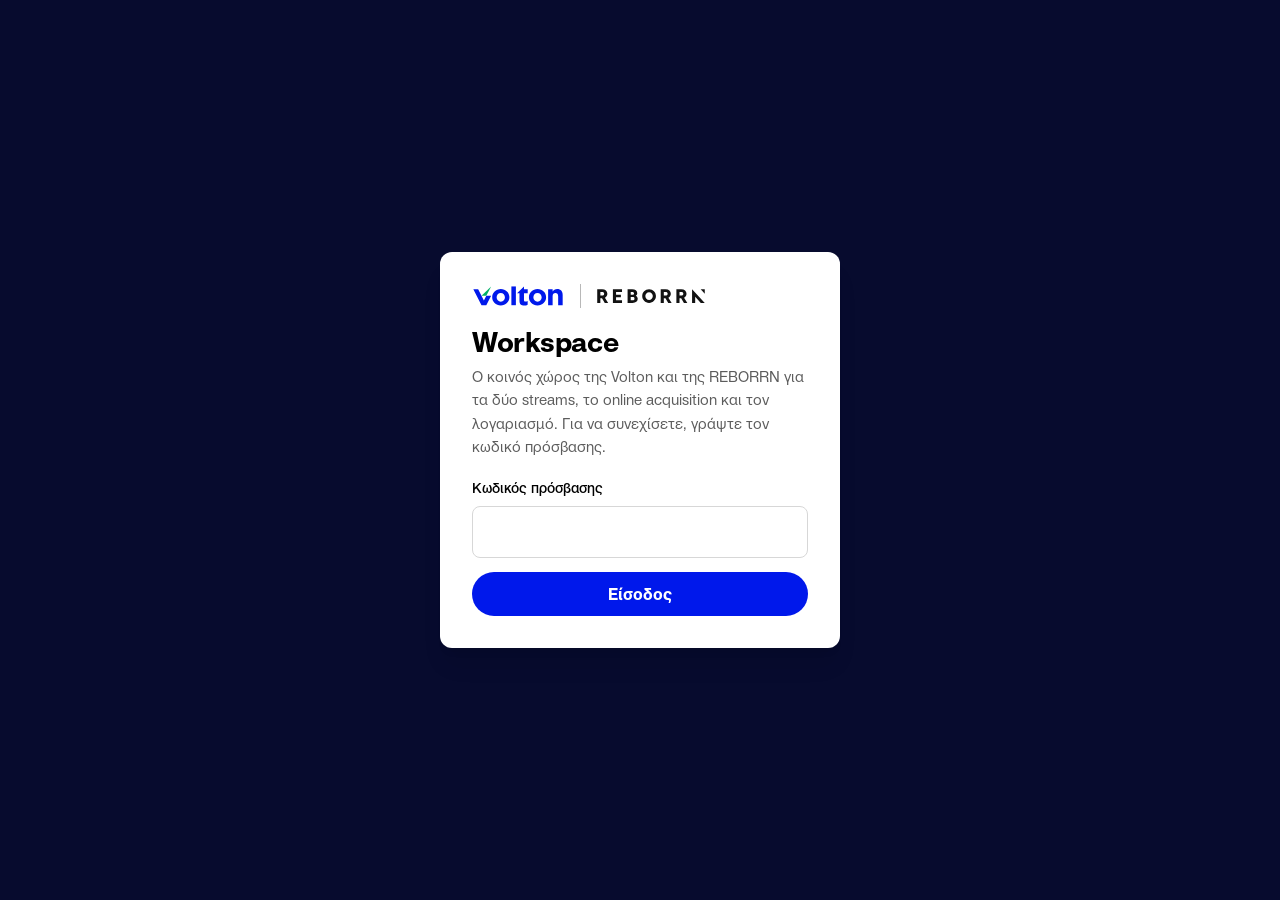
==== commit 03989a8a: "Deck kick-off: τελευταία έκδοση, ίδια με το artifact (v44)" ====
--- a/kickoff/index.html
+++ b/kickoff/index.html
@@ -22,7 +22,7 @@
 <script>
 (async () => {
   const B = s => Uint8Array.from(atob(s), c => c.charCodeAt(0));
-  const D = {"iv":"WD8LxyJpFqxFIS8O","ct":"A+O/OMU75GCjHGk6pxdofMWl1/nXqb0B4IHEFr1U5zbBYT2mfcUVaYaEvNRtH61sGekcY0xlqnlv96Aypuv00sRmpnxSzl5mO0+qSi9JkAxunWN/5KtIXJLObzP81oyC0Nz1jFuYgaXAMRVXmp6Ut5lON/oc1q8lH29GhH58x/Ypd0ZS6b32f5SSmTNyeYhwK3ueuVH8dZAeaYRj1VCRaLGaNDo+Hjyf3onJdgt6JgeCPfVV75cKQ+L1BNT7YHqtR7/gLjqAV1H9zHaD8duNoxi6uhBDHshDp17uyloh+oVcf0kve3X3l+mXylziR2Ah7ikFF12WWpa20ZhhIUtUHOR3fHetF0Md6ZUsgPHOcPrPO+Ap0jbaXFUZ7DMn/[base64]/lUOhUDcJML+8fdvmLwXN7+ihiZ/mKUzK7NLkEONtqkPEQtYPiIc2qH7cUa9yoh219dh5sIAYTTZ1kLeJlF31FjXseFz6OlDlsA1bYldwXMCXM80Sj1Oak9oL7CURPQj56otQ+bfv+3nzGbzR8p2GdHQnebJMASlZU/bm/MXRf0cnvOpsAwwgbFO67y4Z0a29r+uIqYlJ+mRJKzyrC/jNc5AiSc7xy84IVGKxfo/pe0zenoJ2i14sb/s1qVRvxC03hoWZJW6IvmgYuECMTI94Pyyjiw47VDqDLeEUUZm2izCjCSwVhkBB6/Or+lcgKrHDRBApz2z34+DBJrzaOjl9JuoAVyWIoJeUZIv/caR+8i9iePVCjYH9Odp0r/rC3KNPvpJ5pM4aGCKUJSSvnnRExrdxM1SQAE1nZahcRRirAvzX+cKpkUs0tMV7wkyFqJ/4ii1LQFpkwx1smazhhcT2HG2PGznkAuxalcEWWmHpFoTPPrWC3POwSSowVwfGZ2UW9joUf5vp2IUO8Ivw0y3s0cmy9gx4QUlVtUIlvqnqBYnDYWWv3LVyeFHzWRWZZEPuuYsjzdGxOy4xOQZrxev+BCs2eq/8mFpovHMm1BMHJe2EkQ1jYOxDWS8YbFe4BTDeBZQH5h1uHyD/pSVnIfB9bdfo3TNxNxX4TmDBUyUNfSqRbGvj70c0eXHkLm8v+QZhR2OqHW2R02fEW2bRt2bLQXZxG9woghRRGODUV6NfqI2JrS/[base64]/tkZgpfAtYIFzQQVErYk1UKjyfknXpTIy31FzyU0mEcfLcpj/F21DLNgiBdZOGsllIKKUOiRnT/RNTq8tcLaAVNk9nfGd++UrotAMydf2a8NquU0VYgk5f/b84Q/ulOAbOGcQmXTEzbg7uRsuBET9WnT9D7cwX4VFr37/JwgoaLY0PBYGa0Re5Te17gzat0+EYomOmb+RfmUH09wI/wDM6CtEnnF9OWUNKejvM8epo0mEP4OEE4+e6mPpVeuTd9BhaQHZllWfRENzy5UryN9W2NyaqS2sazi+IeQYp/+Ab7Z1jGJz/GYrh10W399d073ntdofprtvvVCg3+fUDeTuvi0Wxy/Xsq7Hux2lv4+gEIAHUZSqwgxLFxv7XurIZjBJ7k7zrCTA0J/1uLnWGn1X1uiDtFZnx5Blag0a1VeN1zYiIWrSR/HXFiSVsl/isBJzCjjBU2lHQGFmLyp2KTyp5nXsWQRRJ97HYctEE//kdA0kezbd/Mc7PYHsnSENP+RbcthCwjAc/2/y7jvZVTx8f8GRInu0/QP2SEZqYvN4ESDZYWRXkUyk1zF78CFikinrN0tdLByA97DjUCzm9AzFNBYC1KuOzRlBq0ob+bBdSPbjQ/E2RR5VohHGMgg5QBWMWhhb1t7KzY+/clYayyNbA2L/gExn28QW1pYn9D+f2ABnEsYy9N9PYfZPxl+DVDzFWU7gw55Mrn26YeNELvDn42LFtl18lahc26rCnIiutSQ9mkgaeVE/faZzrxWnVsk5Bv6rxK/r4I2EDn5zlrr7brwUFpWitYBu9SvgFW7GxF7sKNGmrasZ43WdOUIhSeWeuDaqupv6En9xkL1oZSC2BxjG7MzY/[base64]/2vdE92FrFuS+PmphJw5dS5HoXLetfR9JRFPE0pPlhd8+FWbGi1QzlmxRxVYKFBfOjZkkvNzfzm6njg2PhHVw9mK2AuUyLui39aOuAhQ1/IWflmdCFC/eHqdmkbMcWbnawlKm+wpjoz3ygonusjtAKdBtHGFqOmHWs399XJUTdnOUcqTGHAWPXTFrBCpDkMpd9nVIhpPMdFDYFNsgrH6G5mVc9YUuRdVsOKKyED8fCYQNX9T0QiMscTN1ANY93dcO0crpsgaWdin7nHpGJ5423B/2E2C7UImI0ePPgBFhiTf/RjymRKFdMi6ftuP58ojWgj0J4s6maOc5ipvo8NfW5cgvUfYvKUf/[base64]/aP/[base64]/A6q3oH7zK7CueS/tNpWBis+ZetDq7RSROvuppp2mCYwY7Jz3/FqlQQHKLY17Kkiq5wOGv1COE+sAT3c7LqYPv65ftPT2rFXIR4c6SaNUYtXKd+QUKSXeICsdQLJuK5gpTRkr3nnoHNhohLqbA/lkjxHdQWni31p4Q4PGZHejAO53WBi2satMJEXagK3OLCmnK0BKvo/VqEDJpGhI868cOqOQYFAvqMCQsae9n9MylNtLwWTxG+CkiCyEVq7xN5C5RJU7Zn5J9zzM87QN19x9DJrrc2yXvS5m/0STDbGp+uWLJ5rjiFHAyMggFkWoByqrZK8rpbQOFlaaiBgcdUT3GBaEv1d/2DhCbGY6qwbJq1izrHwyCVjKqMRE886O1FuiBS35NUvITDovOTBOPhDQ0w8U0vgXN9h15JC4M/Ms5PRh/zMxf52lfJ22/SUeUl5H2vY+kMfifcHX3YqxFVHt+DbIyiP35tJD0zxl20gqJrpnQd2v7EAZsjOzlC98m/mJ0jx4TBeoCyYR9hT454iHEy6LGulgEu/2juWkG05Vo3Ju2Mz2DlMDkb2LQfKsBTJ32KDRWRJJDkPEnBVPqq8c73rKl92BB2fy3Iachn+UeJbwnHZ0Untt0rzurb1WPp6aEpk/O8GQnYaECbDF73vaAFdhrU3DmZ5TWhts/2xafq9Sv8GbxhoAT+CKk2LIXJkNwuFzCw4rPif9ktcr2t5f8urcTKNTHKu69HxJgH7BUM4sY15MCs4TvIPhN3mpD05F9z+2nOq2+R9L3kuRV8ylK0Cb/s+DAM43RRzxtAlq1NwKwVjae0Nk8jDIBiFQ2yEn93BEEbPTCuGW8C0z0lTamWDrWqVknemIEw7ZySBO5LOXZ68/TBakw9/8B6tIF8lAKkH0vO/UDmneLiu98Nn6fHMVFtTN6AABXFFwxsQvNVbAzS83R81Iqh1i4L/wIusFnUC6yo1IERSwsh6Ex0N6k61W4rtrn5kBFibbhj6/l0zJ1r4WCIrdSOkOnMHzjD9Z93P1HlQTDKizIvq/SxRb1FCoSjMMCQL1GU53VPes9UoBl9B19R0TibpRQ056lh0uQiCuovCbve4998LilE2/wpeQiNur+wijGlBRi9wEfc6/ON5j3FuMQLDOnDAB9Ws0RW//fJJi3GTca/zriDLp0mMgeV/ssPGOO5Tt71p5idK1LvHYgA8DcpxE3sFhpEJ2gfOvL+TPj0OHPTAyJVjj+dYLU26mGpbn68kwWHxH8iBL2XYLlTOP81cINOxJ9N6GBWqEFDsRhgzIxEPBVFmqpRJW8OmATuF6tC0fCwl2vBnH4qaZ/lXKpcChsW6erpOW5+cveY230qlj0JAKF55HowpTXN3DKFYV5TmaZ+QFG2OKBhN1VuAEQfjAd455Na0ANzMvCdd9CztYAXHIsCgl+rEgXoW+mXRQpFDfX/06yLOnDfozdeGqMyG77lZrV7nKH4EKjy0CyaH90Ut5GS7pQGNpFPDaUvP1P1lFFbIfoFLQbpqElhb0HSuDxizFQpMFHlR8IMAiqDPKHlaqfk0SVQm973Bmm9ImP3o/CBMjRSG5VnYLxVJYuvdYPG9+WYUlDCTSOPwuvJbwiMJ2RhPwgG03SgIdtkQjwX07I1b5URIKqLZc9jKq7Sw3MedhFU0TYGPfgPw0qO5A/CG0I9c7i5A8FOoNVH24HMy34zcHpfGD67jjmGJIihw6MCGB1Vx9vYohMzUAfZftTC5VY6aaPVDmOeOgJ5HeSV+Y64mKNTRXDZPNLnP/XNuvf8ubZvFk5NxwLL1RzSOPI7js5JqHsrwzn5J/dqhBIrc2kdpYC/ygnRSGQ74u4rQziuMnExPz9VVbh04csMfyDEiZk9bR1iNfe8auiGJZEX6r0jtn+St1raj7t+cpg2onff3YMXCXz9I5e449zYHsEwPaES/pzVZZLUaPW1DBbSG7gmtqLczMXaB/kEbQnC8UD58fEFkvjf1YNPT9ZgoRn6BOq3VWHrj9p8Ke68gl7wlUR0RDTE6eNFL16LUD0ZyZ6jna9AkorDeXxqkpnT9WF0gfOHXj2UKuW2hiRpCR8EMm8h40SDETiw6pgaxb5dgoIBZEigWprQ2YJoM/Ytvi5zAzvz60e3eUXJuePSDb28Vvok32ecF/J71oeAFcaSkancLBOG50uaC+hhfIba+ripuDKUasfeVRzKIv6GhtUbi0/x9IpAAKnOZDRGw2VbakBp0iG6giyPD2wGbK4EtDLQhUI1T9B69K+d0fNiIAsJ72A5mrqMkSBeqANNzkIZpnuCuhzSlxdvouPzvyReHI7/lhoSDEaKpTUMOoeorISZup5yxBJjNQFRA8KFxoXJ8Ll1s/Ok3T5aHtfrLK3rLhdTiXyA/6GpSGpLkZxElmNeSmNhrqljID0ZyO69cOBVImGzedpVEZc7E7p7djcddbZgJZYh70pRNt/CByQi6O1buK5iiPFfLKL/sI634uO0RvUnYVFJs40ZMK8FL4KoPrEwksjOGbMk4NRd7H3lrg1TBHPm4G5inuV3W9SCV3UWI90Kbi4dC0lDvhFcaupnAY710pWwHv78X+EWMPr6jr7LBCxk6yg5Ol4Kgky7Fdb7rHpOkYyDZeSa6oBcWYkBgIm5Z9jc5A4wqN/92d5JO6C3isokxHIsCILr9wsqkkYkNP2mJi74V9QaTLMk5hEc88+oh4o4eSbcZcIec1UAW+gxYGU8aJaa8MoST49xIrLEj6Er8B0CY1Mr4UOsl/P7xCZK14wZCxaW0uNSi1Nr9NyqDfUJUzv3uc7sagupSS8X+pQ3jFBzRJY9nrNp55qvRY9l/dvSoyYvYFySHtf2ebR6MywZrgT65/YDr8o73X6eCl2EDcBRaIEivNFRWMfMT/kdkcL34EHHpDtDn/1j5DwiH0NYtaIoHrXixtddr6lYkkZ4O2BbNfDL4iQ4dcVZzlD5SIJl8fD7HKQci08g/1tBXcjw4PufU6NtCg5kJj4Yz+088Zm8UlIx7jjSKWqV+KLAPLexwBKNABMvV7y3PFLeQQsYRoA68ytG/d9fCwUPfTaYkTaEwhp2oJmpRbkDntlystoVufa00WfpSofGgBhRn+RBaZGrppnpY+PtocGWFHzJBfnyz4cLKLFFyyYVMT0mBtxhowvIm1/A56Fk92l9Egqo6phZX4dhglx09v9M11MEfMxCAns+7IUqqmOksC536DPMtJYy0/K45Y+dOoUUIixUGiJDDW0OQ8FP7f2/vYGQJX+vlzJCaGvFMmpXLe19XizsRnKbmf4DTSKt0UNjyl6GQj1WBlPeQ3MLvP/vtFVU4J9hCxNh8D6pMxTtL95d7L9R7WJJdQk19pzEuBxQm38n7itlCJBkHFQfNO6kd8yY6ZO32V6yTq0h1x6MgGCREhr6yfgoTIIiHKSyeNyPT8Dfukd8r1/tRreLGKjjg3f1woG1tM5zmr9WuZmE9KxMYMiHXoFc0fr+l0YrEaHnStdaPgJhvUzSaynz5w6o90tw4MNu2pXuu4gnTq2tiU5IIsWRhXzhssdyqdWstNbeN+J8vkinm45eeJX/wS6tOjqfSSAF/RmS0WBluwWysqfF7hzq03y+rT1HcFY93VBVww+hl3bgxswv4hvJUGS+Nj8KU/gRvZtaOz+C/[base64]/kUGmTUWzVuFlEXqlHt29bSL9UtVBM7EznL15QrBMihO2Ijtd5P9kzXbDVFZhSR3vH8k+jHyHs1MXn5RDwkZ4rQ1SPseZVpTZElh4bGKo7EziybFmagCkRITnuirHgZncBQ9qvZwb4jUfXHyisjVq4tsSZj/bmhdy8ewKFZIQmHB7Ba1+zobuLjaC4JomThvuCzPGVCo7ZorudW2nctC3Vq2dp1woPuKXD8x1rVoAipcNCm0Drbyy1QFpBo0QPr7NkKNg+VLTaqu5qXYAQ5WP8GmUaReZEuGXN6ZX0NcNqlhMw58dB6xAD3P8kaHFxRmYR9CjRGVpwBRBLpfUq/axzEwq+GF6k+X2R8L6UgMjcEChCZ+KNnKgKXC1N/TDNODr9pmI8n4pEJC2j0y1qZTE+xohoz0sOULDhJrOhca51w5UrBSW/SoYHRXLLE3BCr6HsM/7WWtRQEwxZc0SBS8gAjKHQA8ifJ43H8rjaw1q08Ps0DF4qV5+/JSvbJ2OUrygkYXbZl4Q45pDLmDo0WEc2xazFdwMlcCVr4CNzR2/0fJEoQzfhfB74uin9+vpudqtA2wtObusxtb7woJSBt6nm0ABaowrCBj7SU05NriWS0xlkrZk7glRNizHHazqidNAb5I2ZbLNR8Sw0UBbU/mkotWHZnzm7JkZYiMcyw4VM5LnfZub1uP4sRhVtZo+r6V7Fmj2RM90TPxBEyL8Yuv8X9tPOzyAvugBqVXpTwbC2QBbOumyYyHgqVO5XmIwj4bOZuXZ4CtzkIhKu+Ne5HiUHrkfbh0HjMoFmmJRMn30wZfjN5c6Zjp/NBRWW+dp0ytxiz62ujo9OztGTlMV9DGS9KIE69gxQ5IFvpDUIBDSJaWx/HXY+JRZvsVmcmV2Heo0WtZAs8QYoM1tkXYYQ/4VxbD37RZZx0F8+8PK+++NKkXLhvZ3pJcD0M5d8PNUE1Vy6+i1HJ5RyZZNOgFWHc8ZI7OqPO9R+/+jN36D3Gews5nSHczmOGwQs0i9SpnmWmWC9vJdshOEU3TuZmAF5wZDJFVvresnU9M4TBvzE3U8hAi+WGwVspCcWfaP2+0uGCpAT/3nFDU3KUNRmxARarR8KbUpNTxmq2lJw++IMmkV1XvI6JCTR10jdzDcmrPkegC1CjWTbkbOf+scEYJ1V9uMHcG8zAw/yP4XEO4Vv+MmklQfYTosEjk09mG0KTsXeo66L1EI3Pf21jia97yvp0mxCLRNh2wx1LusIMXLkiO9NucGGDW5hB4QVRRldiLQ+H0A6wY+0lmdcBUbYidTOLAiQruoDg+6KVDgtT6PnWUkOXmBZUeErMjLpMs32Hwe+AZFsTe3xzSyTdcRDr/GkM/l0kLUTC00OitSsAa2Ic1ZxaUjEsgaMlLBuY9BdxafxV7nc3Y+0VWgiiQuNfMHlrdteKGd3/ATwCLePvR20G7810fYQbSiXF4xmun8xKCUXkN8BntGO4G85x5Z7niNx8BlVWP4Emd0F6C7s+nixMxO2J6G9+YDk0G7oIKOF2VuFJ3+kKHyMrq+yZHTJu85xhJNCpeuAJW8vTHbTFd0kObgtv9K+fjsluKK2A/VjicoWd0pMqLx41FrvHNxBqabzM7Mw6NFyTduSOqjzvgFcYilC2u79ZfVa9ZLLdd/VJycXAxICBj0ZgkmhTOJQAHPGchbgJsCkMn52ZxXR7/QLYBnq7ETN3+w87GOjHvCtKnrV26gARU8m07Khr6lIXWhFM109YBfnxyoUW2Xkm7YVWJlqiZTjfkmhYExYGpx2Qbv0FT/OreA7BJ/eaRafIT1WU0zAvBk568H7Hsd//oY08FZIu6V+ybiUY2K44nvh9a5i7FQSimNekNCF6vgMcOPHO7AJ0GvNIhuFoD72cQvtvYsqr5mjJTpTxRxqBm0e/c52aUTcounPuKY6knLsT3BfD4tTBOrstbH3qvXh6QTzqsJ+46ICQYgpa2xL5kZp7P4jqq8Jpv1xqdN1h6XExzyhDcmMPMXjzougt1bGxm/sTqLPtALPLYaK4A8k0Tvxx34dfvkO2me1P678bl3LBA2c8kg6KZovm33CddiBvx87V7Xn+U2eGcEGk1nFCmnfgI50LMkXKlY6ywkjSOm6oY4m9e/A0lzjuk0D7Ey/iNTh9BmcmQlsW8hgpLaipKlpOgtlOXg0wV9dcyO2YGfB/NJ/b3e9VPjOjspLDlPLRRpQhZYvEb+GKSuTrTVJCgnVUG/svevaOor/Tom5YDK+HDt71ScDBxKZVURbNLUIWyb6uNZeh/M1wiHWq0dCajVpajo4gyVUvz2cgRD5MC991OtmLJNOTlZZssgDgEANvCb1cwCtI9cU+JxMER1gNOcp5qSp7Wl+n03+LfzlygZLkGort5vhXdRoRb6gALQKwURXb7m/[base64]/L4hmVYgX9wktDxD9xBES5K0OIXGQFXGmlfEz958hpvQEtpGHoNQL0IOXLNtfQ7fvNzBuFL1NOXuaPQXW40Z3xFinxoXj35c7orxZtVSZAMGBtUYY+yM9rgKV/cFMqlXcIkx3mn17csJ8+qBwpogRLzet9u/z/zUw0RTb9WOd85ql4VeywhpO70djFzzYvej2H3AxhQRkhBWvWI67j5u7cX5oHGgJ78iaCdO2cMgRmcX5XZQuA/A+F5f341kWZt014Sj4+7THjiTd2HbWGwXx/DhuWHryTWLuhWLl7GqhQweuTv3vjFz3oZiVFnP/sYKfWeofEN8GpLMRE6fUz17ELm8c4iWWVHBcYrbKxn8Xfm009+i6kAU7X3lPIJ/sP+Olqu0t790ghtYXZMqoFyTXpfunTNUD8G73qOqWfLuFbzDT9p1cVtyLMAi52TW9m5PUuXywA/oZEGHVwle4Ee/Ok6F9k/DQMSj2CNus9+vVw1vpJuqI7OpzyRaIlPUIIsTToWb60lJ2YD4Sid/4h0beehlLiqVpZebCSIgj8Gr7aKIYxFfBzQqrFB3BR1wlJlnWSPr2P9L6ZkpCcrm50dPUVytARKmnzcJyD6TApURC2R5N4srLjH5DsZD1xsL6fuobEXCVVNCdLaOkG7plR/NQyCa19MUz4lBhQs3O/yGpWp5GpMq/L02/rB0sJiLOuvB7NCSIRUkEY9NsP+suibrTrUR2FqoLZpsmVBb+Fe6jAoC5BoHV5W+GMSFugESp6eSn8rl+6s2TiPtLyn1tTD9sZR0/6IuCNY4oyF1xn4O9XLXefBn0sST05uaLzpkmLld+u0RR3OUm0m56YFmlMmqKrtmaUYSk2dcHX1lPE60Cf4RaizYWNzjsnwMxg/BGdT0/1OI3maR95dYG6CIW9fnDVa3Viqv4dARsdo65Xg8T520b9jmClDIYQ4RexDAvrSg/oM7/GLWDLOFUEU4D4q6bBisUBFJZyETVJ7R7UmRoXbFcRh/86D2STvZsHSO2OSI8HMm5aYrdSD+F8AZ6tI3csi/41JyWicvBxUWm8EcL52PAM34a0SdcsoU/6vCOVVIR3p9KUlkqMXpl97HfwlXqMpU92+GT7wfY5BKt7p7oKgIcXxANAp1M4bRISzeJToASDzk8jYaIe15NKjEKqbWMFo2n1ib8rcWsn6fD1MQJ7FAvnE0SwshBazfq5nVsZIenXtW3VN2eDv3xKNgBtPUZCfvDBoO1sYhowh2IFhQc3QmiY/1uRCmi5A0Ag/Lw7t3fTxxs/sRt6IaHqNpPKkI9C/uulFsiJLzcVepo5a/zTVS3gW9xH86+V3ElCIpjARC3buzbECs96KKVMUvu5buu8M20aYmLpxEQjQSOZ3viiXgd4maQFGc5SaPTbfEOuGs4sCnKoAoYj8nqaxpAiJI2OgGOL2dWYBNvm9nsj01KxiMi4+HrDJw8rQSgvZCmSD40GFVvL2HASGJrkqGst7lcBIJq/G9SfvJLuba8uTrwwAUfkGriwevpoDiLlu+jky14JvNeJRg0A8KV60dDpM6WkoMFAgYc8I3ieRWVnpHsbIic2sCYg8z2TZmKfUGS2c3YPCOCgfAU4EGovFESCdI+rj6V4ovcZqEfLml3q1OzCHFRG9tOcd0KC+sFDvuKgxrOlSZCo3fc5/MMole0s1MZRlFTPewMwXZMN6itEHGVX43uBfZFioY3J4NvjWvRiLy6jv6dkOsNJ2Jn/Nhvy7O1PP16+s6NZENXb3dYvrgN/y8DB6cGqLTR17bf1UBozYzDX//B2fkxmAAxDIJ6zHfVTyLkXKVADX3NUz9sz1RxX2ht66ZAbAazEpIUUmRlRx3AiXH3FJDFDWICYx4POwMWV9VMrcoTVY85miU1du4gx9EYb9CV4gNGsjIMTzayNn0ZtYYaiow+TToN+sq3ZqEP3vBH7AIKuxwmZvImJ+v3/71bykXHCi6N3UVe78yfsdql9iE4K8JrhFwCOt8/NdMNLFxSBh958Tk/sxaPikgr/gRr/i5Ykt6+XJKLzZr2RNfmopCU0rLwMJ05v+14nRqGrsMV5BlvMK34ahrKYSFN6B8qhaoI4DyqOxAWb/J1HHw/[base64]/i5v9xiIbMsLxulnR5ZxrvlEOWAIwftFbwfR5ucUEyl5xAnaNWl/i3O7ypsxLtIcbwNQrUNkUqhE+9TetaBk89w879OoUUn2782Rb6Qz+lpwe55rmITI6Jemgh4XNaEWlcxwo0KK2ukcCtnmtZocjV5ajUjtIQ0fc+SKU3CU1ya9xeOMwVEVpLlXFTkPA8/W+lZKdn2rtS61dtwH7soQ6Knw00yieNOC4E4sDKoxl90Ng1RJSPSFuSo9bLelRH8d01FYDBwfvtGPAXCoz210epSIAKdIo03EVew5d6mbXwQsaWNkSm300CKxyrY2Z19cNN2Ac8WOLWkK+d/XwjtbO2B93Gd/hU/dqOJpvj4bZPlMWynOJHgxZEm5Zyf4COCWYfCOarLgVm7D5uSQm3/DSuaLYOTN+IjrAaBBWSbaJLG/rEj4I0MII2KS8KxXoL+cMjgTImxucNvFeYoH+e8k2nkirYWYeiwqM2AWnw5TgtB4oxeJWVtWpD9FMunKem3sglosnqnSouQDfbd1K/rKVUvgSvv411KIfpjtVZMDjt2VX5/IZSeY9Sy75b+WtxzdvNCm7ZpYz5n+HHExkrcCyXdbKxGKcazydaqOXo0TdxJSR73OqWzmwy6QIKgAz8PN78mxwyDIPz3KcJQpVkss8MpRpSGmlTjOmYOea/SRpqHqga59x2Wb57+NCv8r+feVW3PYaSHxagCZ6jlvSS45sv/AuNja7Jl9OVuZPQYUQYk5OwyvXdxnUkHTTA/D3nKNy0TG/7soBi0EnLxqenXeXcxB8ahqro1MrgwfwD69bhBfjRbw16ztTCklba/CDR0hGWjnRflDFtQSdPIZ6XQlJq066T2TLx704yn326FQBk9509tBNyJBoGryBxOaTqQUmrwZK6YeRtXYmBXZSjqq8WZDq/Qea/ebriP/0KZCu7LXndhS+b6ZzK/bDLmM05YUXXtenkTDBj+KcUsVc830IQ8A2j1TBJ6KKjmuYY9xGL0HP6r3zOtI0QNBd+4J9W2IQ6upEJZhLtv04ZvFre0WWfxjpEXUPTaxhJyaCPs+qhphrI2+OLn2aTT/vOFOlbskOwrR98zsPzyHn6OkwXfPvLMuQES+hvqc4bfzQSC0Qn0llXOo8rvYlEQ0+zMwNkHlSkKcTDKBPbjOsb+CaL0ofBP9A+bmuxewJypiPJ4WQIRVF47yyPyrxzjPYSxmOxEM+fPjcWlKpIDMlf2MOrWXYEVAr/lJMZLCeZhuzOCrgO261mxrquIeWL/qnJlXDBRk0TrflN7GsqnQTXKyMK3ajO4todIjRXyaxKeDI7VPqB++1xVzIpEK9biJ+WAc1nOtaBezroQ+qPCcBeP0Ie/8njE06mzgxfg9dyGpSnYlQ2TcZrx6xJVNEWdN0mCc/rhpI4+Uq7jEavQaoL5s7D1kj6lLlzQa/iWGc8AOFbMv5LUNw/YjcHmIkxteWqO/R4VwXJTIrBxW0qant1UWonMT+se50rapK3BKLwjdOtOik7mlRwt9xdDrMFUyAkx2aBf4SJpg7UC5uOyPWB+z60hbUrqUBmu2cT+toa5VqAmNevT+bli/zNuyyPYSaSD0m14Fn1M7iYd4IMZb4QYZBrErYdXNLwiGXSqhK6fqXcRUdAlZ/4kXnRZfKyyuSADxczXCRKZbrjkuVJhijo1dne6Fu5/[base64]/mnYJydzol0CqAZVUn4tf4GTi6N6lLcAcOENSyG1j+Zrc62bRVlJB4ey8to2GHXqZCIxuEjprZdBRHSI7ilWuqyBo+F9KzbwTaNFAQNtBDwBojI/PTJt/WjUQD6JObpTUrIff24DyZ4FeU1BpSjiVAyD4IqSdz59NVI19VfeNYNsZ9g+Lk5Ocx+2HNhUoRphiqs/LLeH+O51GXH5/trL8uEMT5ehUys12JjNnmp1kWUTbJkn9Oxh6UQ/5mKDVJYB9H9iTbgjE2pfpDsacNZ0PiOhv30MgUeG5rrEbsEcJm881LQpRJiyX9aGURfqvTD6+6nUExbUVivvWiq3XJ0KTKiXauJsIxtl/qPfRPBgr7Ds9g1AU3wijYisxU+miJhW++nfg+AWimoTMsVsoeakEtSPmwWtpfRa2A1zILeXP/PPwB6c1FetKNOIn33emo2e851F2/CXJq8YBEJmPpNrgmDRDrQTvQCAT9NSy5Cxb4HDihPLIRgJxOKtDs6jh1foc6rUEB76OmSY90YVHrhWurFrU1nZ+RXXWcS8o2Uud9Yy9fC/pFOBL57V8bVeH7mJkZyrQsW1Y5YHGkotd9iDYZNlecsMWPPVLIgh/WErT2IEd8l48C9m9v+jh1Kjdgrfg1qLbLdNJu3T+vxIBmlnMOU/h4vNqKQB3bMCDgJReCe2sdNbHPorMaIyR3kysC8+kxFM0bUDRbyZDAGowyv4+r4Kzyod3m+zTxP0YgY+pFq1on3xgV99HnNxd95cl/nDHvpDafrz+FGv1RjjrmPMUP2TKMgPwF/[base64]/rS3fdsADuz6cw1rQ1EsqsNIMPetFmwK5guziEpc2lmsSNAJiHxdru9bRTcsH4+98l2IHxrhNso9HZMs46GxDEpaLQhfhJCHYReTxpMVC50QFZaADiRsb9fjBpdAzaWBrZL4mngrW0JcXCGWzA2ZF89q/d1vKU2QJxjES8wD0Oq2odG819dlVN0PXMt+zC4ZCnM+lKYRY0e3CBiNxdH/bxnJMHXI16Gg3183QERP7GdXJu/g8SNQO53XMqiUPa5FAajUYfy0US0ZkVeJ1xZqHTeuFH/jXRUGqbDGFAbJQDKB9RuDJU5Io0DEMzbcgK6FkFk2sH8GTM64zTiWedYO++9mu1Eh0i1OKiidrZZsl5Ajk4cVxN02RxZYfeFGdvcxO/+bMNA6kk0Jd6ayCoMEbFLq1p13oxjp0V6XQ8+wUNSZFJqoyJIrmSLFX9GqtuhVrQydR9EEiO7sizoCCG811vvFVh1+pgOjrWJ/j7eY2ehpkhFx9dRiasLlQlDesmqy/FKSw3XF27I7COZ8ox+i7uN8R+cx53q/4RR9VpfMSG9RmIslhxNFkTwnWc2bxHqx/fklSypQM/WMHTCjEhDLKkhStQEvVUmey/dUOUAi/8n73q8ZuQkoLmJ8buuVhErp1q2rDd1a/oaMVqozjzsgK+3/jFSaZHIaqAlZHpVWLhhbTrc3OxPc+iqqksDBbEFYQmV1bQfprnoEsBNlvhGZ14DxkoEMbGvBwav68gZ3tFDCM4WljBEIYCzzkFrjtUDmTJLSpdrMbmV9DqMSX1oKFC/PB55qp9coKY9J/GwVU7aFjnE31sikOlguCaordRbhxmdGERRl2JlUWnqxHVN6Zf/nIUPS+/i65cTzuOMqoBPIVj+GCRXw6SndbS6wX3WugHXVg7i+9tUE9oXWdTatATj0aXGh1izl6AssUdbKb/hoOHx/[base64]/ugvjfzA5B2FJcxHqk3TWPbg8rWM0hNdW6xUgDvMzl2Tz4VV12WE26bzo9jhnWVD+zsBt+D/XQNYoja6f9R+JgUnaV4C+fVLmTIIo9S9EFbvBO4p7DRyUPIj1HYdX3kSg3HVS4zo7+mwmvvnHMTXSyEBLgnWQr39+ohs3e/1xOhhnK/JpaUYznTIpaeC//ATVr687SBf5DJffeDRvkmVq5MhWEzPI8uEwnWd4c1yoI4tgGDx15RT2R2DsyBm0WB98/X2yNZrv+6lWIPU7cqM0SJmUEUTsARh8oE1nxuj3Bsc4RZO2WOLQ1gwQypKx5OwfNNcaY0UQquYilaSmm5sON41Pfe9EEc+8gbI41LvlnPAeUNeemBtbSX7ax9qLOtd2/Xn3Uq+Hdau6yHFJ3XBaZT0vPYGJkVMSiepDruolstHq7eCEd3MDqWX7GHk6GnbNWZo8JPx+n5ZUfORk6jUVTBjEOqzVv4KpSV9xfBz22gyIPWUPv1WJyWN4eOYnOxcn9pSGjaW99Ud4L/2KPK30wiZWVKh8qEbChGr8FR+c2JVLs9pNRebUhcI0Tj8Xx9+IvjtmGK9WNmPFOUvs5AL0dsmXu6RqX1BFe481W1Agff+gVdAw4VQIarxvhoukFgDjx4xrJsTPrr9XW/gCr75yoWHRO+bzKV1MwIgn9d2c30Duddc68AR8FFsvrfx7fRD1HLag3S8yZ4nZL1MpwxI0c3ob7xEtiMrphWRcQ2FRvyzngRxwbT0Hzj18ttNEAj+HGfJBmOXMXF+jfHUv5cpi4nR8h+XjmbJuzDl3NQGV3xB9TixsHwnvsvKTOKm0IPEq8/pMINEu53h6iIFpHZ8XcUb+lkVPdoaORWoIHlYHgLGjihEKmDTNRC1VN0aBtB1HziDcHs+KKebGidGAlmsx3k6nRcGZ+oAXIl4vsX2uVLQXvtp/SiOXvy9T1HxKlJtMpg9KRkSKDvPFLsRd5cJm7HVojhGiVpTgtbsLBS9L4SYmUuqnlTx5AeVVKGZVIwYM7OLodxjzFZBi3zsjO+gw4ab9ZhY4N71OY2WtLEycGWDLtPviFSn/53I3X0is2GsPKqYZBQQd0DY2w+mSZlWFUpLkugr4FkKX+5oRYwTxue4yiaBZl/XN6vkgd1QwWB+b6pn7Zm2il7SfFH5QXZaPGGAnxN/injaWi4QuwTLwfs3EGI+sv/[base64]/cGyxbAPPgZaWsOYHGxeB0JDqLNadCS5Xdr5DhPpsy0Pi19C+COaW6Ae3py1N+PYDatBT6HsfvFPKgYMHtlmRUGXdbg/1LZZ8cmddyhWocfu2/gcr7CKABcbIzHD9UBgzpWMCV/l5Uv9E1KYNZDYX/gC7lL0nVqBUQlotiHEjQWShzqST0XqoZQvU3rb+NZ1Akxangd5bhofPlyYB7h7rDXM0WKmWk8x0NyWeR4M1sLHcnGMuUpWSPzf3vKW0Q2p9zcr1Vk5aDvEJQ50HYd9OlgrqU9v8w4mSHuJf1p/THunyVGE2kU3xvVSv/Jttq1LLiQ4ryy0edUV7MKR+BVSFwt68ynI8kvevaL+oXf7QO8OEd1B4U1U1uokyNjCt6M6cpKGwO9ZCmWpKOiiU3KfpEgBLQqTP5HiUIkcESeg9V0JgqbX5PIVylwaylB5q0YYkCCj0Re74W0XnP0Xt/ktaHlqRy/7j34+IIpT0opUvuyVImnNKGqOeahsVbt0LsMAYK7ctfN60BPWwSx7H56QiUi7txVbcxAY1/xmorlNTfCZoHDt9dCpo4odESOs/Id4fNIA5gsd5ItJX52/wUfB3JSyHI5NdpaYlJWxnqxR1MqyneZft/bWhwVldwjYv2YbVt2neP36Af/7Z5pRmrbeiwsPGzHMCH/oW4vhClQqmjsbZXj8mWVofJcURMnEU03+6zkyN910vLEWM0JWW4SEuwuAga8CMUASP7QD6HEzpPwtWRmjCSCeCuSeXUjAO/9Mm2ESVpl18DhrkDwM7Ldsc3Wkd1DEOU+TqEXzCrHulLGG2LYNfueYVRNMrLFqfJWmvXF3YNaFhJBMP45XfKcrOrCThfMcdgLHJTfz1jrpqQS6JC/XBRN10V4uqOe9ys+B47mv5+yNBwGpThVcpHqxb9DWfagIYqdZMXUf2fu+5X099YmUXL3IL7IcrGg5CJcCjy0+FEt30xFc7gHhrkwV5rUwQ8XN436ZWvEJVAMg2JPhb7WOHo3v3kCrq2GuOA5ApGL/ODZoUb2r6T3Km19LkuqdWgf5vioVPfgQ0EMsm3Cuu5clQQ8rX/kZQa7qIfJFvDXcAog3Up9rIEqt6vhEt9SuIgKUhjnGv1wj9yKT+Uw6LAvfGpImyfXtBtHAxJdpfpuU6zm/osHoOBuewVyXq5OmZKfi1bV10nuWNZRNDPbYCj5jsMgdHK5DE6QyJ9hDM1lJKEkG1GItCDapbeukFfTmO7/XtA6cr1tZdrcOiReVqwOwUZcvnfRj2A87XSj882BdCrSbCwI/uT8V7XY3wB+qtAoBwYpGTnt9vQRTAFMS6r9MBVhqqY90QX/ZR7rhZtEv8CxoCYQ6fH1IuRdJSKf/jKzNXrpv1DVZj1PT0grpOoBUHepuVlqZ9galH9rxcn13mKi3E4f9cfWZl6Ny0+vbLkmbDAyN7QgX268sjo6VSV/bowVLYAaqTGxzgbuJ2el5B9gHeG+LW0c6R2qVjAdYR1awK4jDcr/x8Y9CMNHk3I2qgVKkeuwWeSfEJTsclX0QXYO4dCxGTJPSLe/VVNWeicsapJlAdQwrHJOe45v57d9muHGbaBZrw9XyhJuinjLgJNrdr/2wCTJyaBO0iwPTrqPMrHl3QALlOkCdW4Lu6JuQ923mDq0DxN36doM3fO5CqAOuIMxj+FxGQbgG71BJYwQ1esmYUVeqt4oU0VFLDO8IqnqnVRN4UQfyP+xacuWH0+amayOBOnSMs6+CvdMj5pkV24UaKuO4Rr29Ziai5TcS6JsXn/doIFjgQZEUx3KKiID7FShHNoHzOkajZbg6rC3bPWd/Ef04FoQf+s4v9HJpxUiXVgfSfaf9oOQ5aramJVkuWNbjgv+TBKaZygEVb4trcT2TNwV/+k7vr/5O8rMXUzomgP0ztHbPchCKW0vvveFYRTQOKxIldmzc469Sab/rm0hkDuBFoF+qimmZRLj8+z4xVHn5P9An4+QJZiv3lu1KJn6zgSbY8U15o0o1EQ0bogtG/WBCcNIxQ7o/sFZRhlfKJtsiPjFIOd6sRhtVR1dn68SBKeu/WOBc6mtnVJB+Gti8i/qZLZZYbpTvYtnhKvRSTaeELM5utFuqBQWO38pyqBdErPRym+yKpisEPzNj9QElxRszCO9xwAyxrDwBtpdomfjyyu/S1T0jPvwHJwOkHiRQbnxVqxRYS+cfaU9aZFaiTgdJFc1ofDd6ohP6uDCZQeYyDEzX+qSkIbTXP3sLm3Z5vD7uYcodEZoGEAIXANoiynnutsu9nVs11iq16VP0XlkZSD+4OBk7awvR5RQo6ZjXsPyPIVkhiY9lAteegBckN9KIT+PSwh/gO7wxRApqBExkreHp7SzKB+jzO0VrsL4oueZpT2hZGuZ+OLHKgOcpWQbl4AYQctbL1LOq7+Fs7oMjNxm5uRyA1R/K3pO+1j8wS4X/DqlnXT/ICMRTisJ2uvueMVLhQlfo1gBtTskMtNH7amK1Oly0B6S0Uwmg7NDgr/e89zzD8KCSO1pfmpl0NVPRPmPlDr9zMYvLI4+IYtc0ZkOLwxhxNqpd1Cup/8lNrFmzNvOHyvGXP2LPOBrv4Y77dp3ljQVA6sxzzV97XodTx9E7CHhXMW+q3ftdz+UjvKKdWCGXZdjxoI0kR0d/1DeUeCsm6Cg0y4e1bu4VV0iGAgjczjXmUoDKoG1ZW7OU/W+WOi9Zb7B+PVzMDRMvgcFq4Z6U3K30xIOKkYK53JPIt5lqD2L3qXK+OHP2cH2wLQV7lRjJNPnpwSGFf6uYhK/jk4ie0ek6n2lh2Yy9N6Pk6/GTO/dp2cCW3WJPoOJ9PigpkgqwhzJsLNEsG7vpNXDelklKKHn6z/HYiUi/bs1ETt4tadDS18zE3D4DrRjNrwrFaTCIiMioyjj4KvrNwi8AlhWGk9pfVnwm6tbFOAO3KaptU9Y0GClp/ka4WWTMnY9XbH0lWSVs+wG1hCXG5oOWK3W6l96G+7VoR4t4pUqGEDXnj4L0HIl+sEUg6sCgsbRM8NztQv/5WOu/5GhjMeODSOpG4UWVlw6Wr7LAoJ/ffb8SYilY9jK94fTGJzcLheut3dstN4iNKMD92tLymIMieUUnz+XstFtV0VoKHUhFHGFuCWsJ+yIrHGprwKp0BVG3YzAUpZ/+ZZAqciJpLGSSGGD+MVoldG2SorkjLUp1Ts8ZEaRVRB5ZpkLMFmwIQ/4RjdjzGakQ9qSbQyl+pL94eP/BhChbBHRcOBwYf93I4TF9Q9jQo1/C+OXaN/CdNCxj4TjStQtQ1ofW7+nmC8Dqvqb6DZqEAYqimcF7Ed/FN1PForvi4hV7fPc8naBNwwfELlWqphHfyMxEGZz4EcRfh+DRaqo/DfIDvFI4sg/[base64]/gZPLR+p2MgkjztwK0tNtnMdTtvG7KPMV0K4oYHiQPaMzniUuco6/kE6dPj9BiZeUVK9GEYMnbaZ2ldrRiXeFnCEUCZn6E21P1F8H3tQXOJsBN9Uys4UDBrzGYtnPQ4WFyqLTrp1/tr/g+BdIqy9CJDaLPM/7/xS38+3t0bpH61eagBTDVj4MTmHVVoviEz8Nghn9nCw6xCnLd/aZYZlJMP+1gCdJRk42lyuOiNvyMgFQCQoNhM5QWIiWmtOupNSIPgW9XSbacHcZBtlvL9Uf4O3glVBoADK8CSFXWJvWsYf3L76BxcGkqwN0GbH0CvTq41R1iyyUc+btCYBRvd/afwoIJ2PSaWF2dG2jey8eKeEj5cCYrUKidkz2w5gqdEtNfaUkY/zAwfLwnxa8K2bISunwCHXn1wxP2h2hVFRu0CjRpYJtMA36rLJvWGg1wC6L4OJYBnsHqnT2x9Kj+iXj4kTkZXJazV+SD0ZrlyEmBQqF5ofScNvxFPMVJsO0xYmVne+rdBEy/pvera8BhYGU/5PBU7ReUKmvdfn7NJZc/mhRZ5C5LGgD4D6Z50VYo1A5PA2ZZLL2ehkYWYbNbBPBmFCXtexAJ8YjJzFrlhX4GoccRWNxnxajJ+6q/kIAqSDgYcrYtbctz+ZU44iSgUmbZwtLwt7vvQ2+KgHHT/F0+inCNzZLE/hhFuhwo562xrTJANYI/[base64]/p+pcG2v7F3w/NCP1S2xTvrSWlkfs7i46KmyqflfVIMzOrWAMLzKnGCMikLhjudTVA+yPv+IJ+bNCQbGJbO1cAzSQSaSDl36NiLvfxl/xjr/jwEBBv9S706Txq/9lLQsbqQBYIDErZIAC/3uDVo7cGUEx4G4KpaHj/t/MGtNfNTM+bSwKqgvDBPoG9aKaDGykbYxYWiZXYb6E+Q2aA3OMEKrmelThkRDYzbcMiXhQMJRRt9K2MDvi8GkskdQ3EAt4K58lCj1QVTnLr54ldhL+Hh/[base64]/9XlhLaM7MOtPcfGaC64+NWk2I7upmwxwzXE7UpbuI71xY8+HpDCl3xKMskhIIGsEUqEEqjMxjbnwKz3hD3yGGN9/8rtozBt1XNrWpougQF/kBt/CzcKKqpyRcJirjfdkONg550uS3NZ9U/[base64]/cBIVV507t0p3ZPiHvoNuFR3HTGE4koxO+YEwi1x1rxERxvwWqdrgHCZLXiS/nfcpeft1KXnoF3sNCIqEMO+KTEjq3dljhj1bimoQax1QRwZ9qA1JF1cADnHpgcaqslCr4u9lR5CbYxiQwH6xogGfZ7J4nHwrOirYEBCubbv4cASB+rEKRwiXMRt0AZ/bWnkfN885eiI92Uult3s8CndZlNBxatREy1dy5HyoZbT15TO/wVA221ja3+RO/5RHZ8Qwn+hhpQPZNzxyQBYQ7Jj3IkZMlOhxM589PZRItK1Orn683wvWHgehtoFMbMQc+PiZmMYZQoHwcqGjBz0C4cr/hdRILBbDNFsits3sxtEHOT8M57jWFYAP6kBGQSW8HRi9YWd2n1JW6ngXsNhvQ6f0Pvp6SrDtUbOJZvtDdNWb3vleQj6kxhLGLeL+l0/3XZwUWWRG/paUg4utHwH3A2MT/l2uEBcMdqU75OlEJCzMcpN74bXmjFcPkW+R7x0f4H8LZ/NIzVaQsfsADIz4iNLcxZKquR0+L+QXTCNzGULc2fte23qFzX4F5quj2gQrihYOr0u8VCtYW98UWENoAnIlEtuoeIeyyXfqKYBqwUecOefmWtdqHaiLqzxVwEwCLhI9R8nvkT6aswSB/KI9MRcHm7kgV8VRPzq/Fd941Se+882oHApvxy6VPMoTbQy9dvb/6Lw2LIwCbk3nKc3O/j1EOQth17wA+0c8EQHZ1ILE9Ugt9/Hc518VbM5x4Tu/AyQ61MXVyax7I9wOHCQK/dWoStl8/ZuLhWzxbCwIIcf2522kV6qUjZKURZGWLpf9/VtlA7+RCJ7j+coocWhsNGv3lxVGKIz0xUemKW4vpWMBPt5x55ZRERHfnqgx34etYjnAn7ETwkYjCvNC85efFGH3Ha2A1KzxtL9ofDBqsbT+31sH6d2OD9KTVRvXeaZI8eF0Eou4O+Rn5A1IT62gJ0rxsK3WE8MUkyL/9+d2jSCEBWSRTDQ2935+PhmqBCFvbfWkuppIE/1DKvQg+3tN6fF2TNVmVgpEUSVipM/fz3XpispSjSYNcXz2HQwLHQWZHZFj5VwwiSd2euBNqZw/+oYt6AM/9AzAE1IAHRrULSIS2PwlR51/XoqvOjoKMLA4qTD2eBBpfDD3mXp/qYMJG+dpzhA0EIL1UKtTd5uSzFHAB4uEALwfsARBUdn/w4rWvAiByusBSkskFn2GMzuA5RT9aS+98M6C6ap9YOmzJlN/vmM3ZgpZUofPYnYrlKiDP5RyrYC0VD7xkNqR0XBLHMGrf5iovCkprSWE2PW6YIZsXO/pqwvSipoLs0qp5utqdKRAqoq+z4RBz/iJghl21/[base64]/7cjQ2iAtc62jLZcQ8DuW46CmK5ACNEhHCIgC06BID0YoWVcHPwsF04oEtSoiqSICCh3izMOOSJByh1nPZjstwa7rsXvVbppmm1PNRTPhYLV8Jqpg79WKuo2OuG9GsjxyQLn+pq4iwORJIpLLOh+uJFXgQ3I3vf/t/Ltw6roRBSeldD77iYzKG9CsYPVvoC8RB2S7bPODdXxfYV15DjyNViKUTUhYpLEyUw5BCqads8RGK+0XskAM3G0AD+6b/uUq8LE1L7Zb7riNNJcoFjW709OB7lGzwgLfC/dMQn8Xa/+qn61FUXeshn6qUq2VFOE4VkrxO/VQZrLANJqvNKcs3dnkYAxCZVl7huC/Kc/gU5r6yWnSTsoOxw7iu2roQmlBvMfaqpFm/p5+lOhRvJc15Q8RiMxBPxeCe9X02lt0wk/BQmjWWP+sH1ZaLhQF5mE85OU9+9p+McDE08tvDntZrACk2yT3mOKNbm8U/eBvoDYoIhMyQ/AnM/giwZ/vu+aD33f6XfFOA45y38h/Bpz6xIHpeh3FZkpDDI1pTnZkOLfgQC67ufKrdTKQGecmG2qLOVJFOkA3w3znb876mQwm+JrgMAidZ15KO9feOjXV6yrQZi1rVLPFS3B5GYheMTtEvZs7I1tfmnokKP1HrtR5m6Mh2r2LxWLPth/Hsax6GeAHOM24U9+jIngqAQWz+/ke7Ni2iLzMzOf6IGKmwRepoLNMpWK/l4xAZf66Ye+dp98QhiZwHDGuv6GH5PN84Oqi4pBMo0D53Dle/[base64]/gndNFsrR0p7+XCDfb833M/cUd3fjVcMS0w0fKevvSyyBvKt3lvlposNg4KA/enCpeSnOVw8m00m4e61OyIvPIWRqSmP4vGfsu0uCwExPTmFch0XUp/h0IPshWbjnnVXTxP/yS0aoACN+Nm4dtx+tU+eO29XMQnkIqaA/NH+m0wloxQ7zeP33v6azoN2i0hmGdq8mcDhztuAsNvt6+BDwEpwJrhubt1zbMAVqoODQPusQ9cayzkmkhytWDI0hValJlmSCZSnjO/s7fHHsk7PDLNtuUUFxw0+CgZHXwOM5dmG+z/t4ROZ/l+ChjKR+gUeF0x++dcW5YkLCA1Am1GRFxoo3Ubq32nK2kcmLOI/qALBuP91K2zJ0dUrK5IOu+mhKDXw6ZH4ISLnXgRSGv/+bU3iRBnW7sPWjuR6cpvC8UW1EfyxSSQzMqCnyCZDCSiAscF+4aTWiNg5d5ef6o1ND2KCZVeK/SP5l1SdcX5h12BnVObIe2T3Rgp9hZz6MntUoPzt4knv94jQOPCd5l48fkZqzCJZmvlydhPT/[base64]/kHWlJHX5e0xb2LawLRD7W8Bo+UEiyQ3IsxYtGh05IxO4X1RzooY8R2OyItUDdU6YwE0vlCFy/oGtulcFJdGcbhYD1JWZmtbL2/GR1haDUOnfUu3LUvihldKiIdwYraR7anfordHdKGl4lY2dxYXoeGtB4swFpIVF6defHfI+83g34ch2XojTdR/[base64]/t0UxhpwY9m9MdwgRnguIAVZp8eZDJYmAYmpti9PTxrO/xLn8AThV++DQBcyF9V2aLjqYg6zPlLBrAc98Pj3MLg8TMb/Ua4xjWXTx96OZLLrbdM1u0ZtyLtY1qE6CZuS4+AkNS8ZMeWAqxdm8Cbcs2C3uhvOvgzq6J7FBEnCMQE/Qd2wls8yWLaQwrJbOhGUWBEtXv8BEgQS1UycbHIv66l+5ZUw7hghiaoSBWQER///paryqx7+egItW2ykFCgGnpp5VDkXjo7BNDsvUWUDrpzHFoM8aLTOpjxrPsfOEnhBX2CKE92Ta2EpPDWays0/gFxNAhS3IYzJZZnp71dv1+639di1kpKaN/q1SLOQanwAL1+d4jvJieITS1hmGuUJdqOEdw4Lk9SDs9FcB762D09FT3f6BTYWAjVsdLbDRZ9nGDMjtmbHxzoXQW7t+YYh2D/PFeFmSvAi8+Z/yZHvnb+yL1/Gy1ce6oEJ4AsgYAG6W+Jj+3WZM376uQMnLmUuG8DUW78B2si6ui6ldcRm3KIcLLQ9ay4nS/sQVcsm4dkaSl3DkDE+xrkLR3kR/[base64]/6Tyy5zNoLTMQRJFvQcRzwW3z9Jbfr8IBM1qtJcCBIWkNOWaJxeOVUJLWkx05YojJ/KY5zgn/TBC8LIZwenyHdT1jhXE8FAwjmYI4+G1UXC4a3lSo0P+pJ03qKuA9lCoCNzza+/dksb5LzPJKhAUuO9YNM/+9mV4gjcmOQSfH965t6ItPGfKkx9pveeodE6ii3qY7H7BGQxDl4dS3ssezep0C6BTdo+MJHkDDNtrPIhuiMNPHmVsGk09la2L7Tnxo9VUOea2PutAbgdIdQrQoljeoRLjJaPzgvzdn5/0HMMOqx/Nfb35wF12M5NI2GIEzFRv1TSCrwQhgrrcndmVNV3Gci6BUAEYS3lfNPCLGgVF6r0HWTkiw1F/[base64]/R4Qa6ozlocH5SFQWmhjOsD7QCgcjdqXNlO0cY0EOhmicKZL/06klNn9ptBembjKaWSyqVFSRXvBviqGm1nYa4STE1dOcS0qP20W822JXTidFjNvWmU5TUxnOdRBfRNFWYLgSCmezcQi+cP2lnlEhqNIxzHIDOsWyhfBlpr2tt/IG4fpIgnZmLN8YelFvq12mfJRwUJgpKvmK4x7332qipB+FJYuX3vdqpiQR/zJGgCSiaQRw0ZmTNXLCzmO63tDjS/cvMvlwffgD7GGzs/4uoCHwBdo9HYjc586zbUk6XzmJ/nEFEGWSKe6a+bx2M+3F0Snexy7c/u53HcZ271QWXiEJ6098IhEOregA2oi+3YAQ3L156P9Q1zbLCuNdY4BAM895kgpwQxe13C4mvMGCMyZOGh/AxpCeQ80w1soNJC+wXaE6y8RSsdxcVgZ+CKTVVu9wwVkVUkDg2v0S888w8b7an28EbAwdPpFucO5bfnMapnfJA6AQcFRAH2mspqma+srEF5AoFcc8fEE6cjhEX0uEGDj1G2SvdGBkN2y3OjqdgECGsvT3/XSKkC7Az9Fq8U9uRVjeyuMZ5Tw+TeIKcEh2s0JL9U6UIbTMKwUV9lNUoYDS1jkl9dT4C0oneYmTFFXyjbqhu4YHun8xw2WGOiWrJo8/YSNzabgp4Cr6BPneoJovTNVlGg1jGRvUFPxn0H7NXJN0/FcYklyRPrS6083JcoutiBNnOdbEDZCX/GR2s4phvMJqmENkd7q5Ef9sbByllvNX2UHQfc8Ye+OkIakfcNVwjls6nCSLdh46ekmrEvDOMjp+gXtLTXtuO+vbbrtkXC/JlzWeFaecqLp3dDCwcYE1AG7AAvy4HddtWf+oYD24K3UR1/QQ35GT1vZ5ajNoMGLrT0+GLrkwE1BpQHJ+dQsvfSeWbAOPpHiOXEvi1znJltFup4kRtn/NiSF9vpbbBm7qUWyfW8QBzun3990FZzZGd+Lhp0zpFQ5jd42SNC769oiVOKzU665E2X05cfuoJhlOsO+ST8cewhRlo1jCU2FjHxHwqXLotDkqxlV6DH0K7ZZvyWGgGkJEphDMOHVL5c/kFwKHWUYbOXXUxaZw2tivdGlGnTS7LOvqxjuyF6yDQ7HD4hDGHqW9GlOp3DBS7Bogk0GwRNO1O0jJrWkgaAt6lJzJnS8TfpPYj8F/[base64]/S1c4qT41l2XWgiZXeIjHrhYlYcaMX2JuzU0MWt7yMSsKJxRhblztVqExnzBhTdeBt5etKoeP3xNsJJm8Tdl40vhB94AP2+BFJRvIwWiaPEYplt/jLO83OUIONJtoFlvvDEsk5Pv69N2KZjDstrk7mrLuFB2RHY9bsV5EhciSDCNeN5tih+/836Aeg4xromH9vw0wjL/h1rs24HvDaSEi/QmY10PMf2p19MpVCXlVHx/57FsjGHbTjTeIG9niFzDlbO2H7ldh38XGmnthciMvZaiacsCOFiTKHcIWE0xfrziSd5bICrtVPcrlKzQSZuahrXYJZ6oGLy1yU9ckViEarLGZQuu0c3AF0vQMT8wJjGma0XxrKLcqn9iDoK8mtp/+EFcBzMX3mydH+7gNyRRa3pAn3d99Om3ay07HO1Ag2UMV3b/[base64]/ALH0uHKBXeI5Ciu/xWS50yUcdoGnKArDe0TUKNKmFVn0tLpbHGGoPukfnsUJPqN7Cjy1P6Iv5AN/mRt87bbmYXtfr7PuRZ+Zq+sx/tVJ4qZT7jrs9VIUpmqQ8M7p36to+HhUswUgegiPHNjUVWjw9ZBG3HBMng4oMFqr5rWHZ94GB+FI56YH8wwtltTlNmY61mULwX0YndPeeRMaR4jFWRHDfVMOSChIrQ5/Kd4RPS/g2pYDspWN56Mq3wdOoUAT/R2YVCMdMjAxT2EylBuedFfqzpQtbn/dlJS79zJ6KDgtQTVE8ajMmMbuBGvqmSIULuIfhTxP86MHs4slQ11i9KvdEP2s+NPhocujktB615RNvcDD6LlWkb9khteHy7bkWenxJrH4lKp0i6/HN7zXYpwCP9pHKrnwT9moWE0eAiRAcEJqo5j6idGHo5FWqW/Yyhj3yKabh8c8dlb8bL8NzBe6cprB4rGQTTwM0Cdkh8WDTBkcBj7hQiSqV/EpQEGkkw9K/5hRp489YuwpsqlaoB79miA0PczF2kI0vSxTmYRamLq5f61m61iGWFsi/DQlvsXsGBF5g/QsqcljNQ6z9uNIAMZJPcdoZewktdEAwWr8HJVGdTocaQLGo/[base64]/4JfFbStV28SiReR0kIWCrZXxwxJ0x37+DRirA81LkV+ZV1U5joYP/wZfJ4pWxjAg/JvnFhyI7sAq7Mrw7y8rZxHh1lfKjiBYTDku+Hq/UHuKj5kXAgrUaGghFkqjbq5+MYYY7iu9LSvNQ2Xk6Ep1/md6m3Boi92ysxEDOYEP2yDoq1jVpV3rs9XRdCKYHrbLUTYWmTq2ePu/7aSefjnttGbfqeallBDqiheRNCfChWUSje1J83vrzlcnbeFS9i7B9h1PcChVf3PyxWU1MP6jt58FZiFF8/26bbyvDlQPtNnE2RigwYZYDQGhq1jhwahG7konFVH3XRjfPlkWaVvPyd1MoI1fhZYGyUGG5cASqk92mHB3/klqB8V2RtUoPCvoxjCmalhDXdYbZL/GVcm+iacWTi0gUcDgi1T3PtrWMV6fjwSbb2oLpFN/BX09OdHzKTJWFyE8ybX+eEt9PuWf6TzTfZGLiGQp4YHODP/WdCNAdaR0BacmDXJEuEGEORQdX9SYbaVxuCL+ghjC2Tf3oC4K3aXHYiVWGXt0vjAOhiXsQ/S1d8zpL/ngPdluZUtLwBJ9xpHevn7OeJATlGEs4AR8swmA/RtTsGKgvyHCdk9nJr9KyAlmKzj6BsttSFts0Uzkjn1MbrUC62abHSPbSUDcri7GC5HiyDvY7+elDwaMfCOCU6c0gQ7y4uwrqZKX0h4Jem/2mvdABYeEdx+ON8AWCkao1THY20nkS4LX9F949P0E5Kd0itrLs3+40lGmCj6sIQns0CTDEupzCWclyVmYHjmEC+d/wr217l+/2MTnFWjGKoRYsteQ4GD02az1BZagOHtcmTIlLiKKQjpfbR0pwgMuw6M0QQS9nouzUtUCSBidpfujAak5XCgDqU3FYiS52gaH0PFEFefmv8jGHJxpT/cWk96R+DaC1oMdIN5E8bGkGa1YluQkV2sEvOj1wYCwBTYhrH8LuTlko1nOGUfQyiBMhMOvtxiCySb0xroTtJY4efDsoWjM9QQxbOCOX3d9tvsWUPRrjlaXiLb5piIt0UiphXRzQ9WBABoyLbXLaCn/py0kySFyyMMnqtKWx6C8XHle4WQjcGQKZenbRbafADEafTz1maNGAg+5gIeD+HGMvcKKvdPXLySCGB9zCk1xvNp8fb/xH99uOnpHv/kM4Yh3ZWAQwQJ4VBCmapnoJ8hNow2AKIGfYAMnW68ETj1/m5HRbbkI3ehxweYChzH+MhsxUyZ0o8d6QDlReInvzm8S/XEQquOexILDFTqpIlqpwtBzezedC+ZwN00NKtw2ItuAT+95Sfw6Nr8PqYutuwwMWxXDYinAhxmwbMMm5Zu021Mc/0GfVL5q/xpz0pPlOQ7FfVfw/RjoNCHuaHIe56tuF6X9m9KWol+A1f9OB++BfS2fYyc4OKhHnoJF7Z5xQHyR+JBX9ZLKJDfDGUC+y8iDdhxu7Sb6Ho9l2NtibtlACOTWL/mj6vcLcAm/m1MBfpXrMlE4S0g6WjM3rfbiDxPnjgIpqQpFPMSrjRICLPcKcQyndSNamLF2+LyDPyT+an86Jaohy6DsdYRYbm1tV1IFy3wbxbS1+adbAVB2f9spWPiRosglruBK0FV3Hm90oIAxOk7oN4VLUmrZaG/12/QdNcEKXxMf7/cA27fCc6EeSK4+h5qZ2gqUlKZddkJqi02cH3Grl4Mtu2BkFcWz1610JmM5eM7SjJYvLb4B/[base64]/TRM4a0j4uY3phZNvlibQ9+f/U1QlvZxPTU91C5qvmV2tPZDvfEbf3QwkkrPVkI9ZEddBga6/qmW0pr90Bze5HDsuVUAhXNrXrgdyXeWTiqiUSh6bGfovA5a/q4p7U+a3y2BcKkl3AXRnBDVom3DFkJKLNI+S8m1A37qOVYwx6lnUj+xhXzLRihbhL18F4m6pAj808W2g9ymUSANf8M/kso5OJyruAnNTFKPFfIpWaz+puLkkgY8jepilgjeQCeomm77I9ZXbSsh/5tDtBVw+dT0xzu6GC9VRFwXuQBPDaah5BQMWEZa9LF8ZurCKI/7O88OB8lJ2dwB8zBZ4Tr4cz4fOGDV1ERMxTlplGE/wHgQ+plnAC9xyfzjRk/6KWKTPQk1W66E+1ErkORl9jS8gyAl5EeNc3ng4DD/U9GhHxUSgVIBSIS/SGJfTIpmj55yJ7uhx/lG2UOZFKQncWmon8pceJwTzgg1CN5hFUicARz01eUtuCbjXNH+qNrTLOlbLHSDwx/YMo4tdu0wpgTFWU5JfprCdMk/cwOICxwEf89pl7+V+4RNcvD8FzTEaPumpB8JX4Woe3gPaI+LsH5VmA2+K6sedid8LdTU+baA/12SyJJovSl6y8A5J6nNo5SDdtyupdkhRhhAnYVUSHXXvQFNxHVWUzWc2pjMrGesI0UxWkULlgBC0OyAijAr1zVVVP6KTNM+w+57M4NXsgDqtEmUO5t5jyTfJI7HqJE1YQSvgtgSQWj7mZ2ps8vqWBRaw5s1WZfs+Qd4ehn/lhMnmHsJ//EiN4kLSMlKwZpTcWgTp/V8/CXDjowXSEbkuJhJEyAQzf5xet/obgn37ZYGMVO8syIUfLQp6cu/zgpFnQ/be2ciOEcT4JBcLUx+5GVrRqtiMt4fSG6t6EKBFSkkvZpPV5Mh/eTfr1/uOMT+TsCrWcaU7Fpu+ZZowG8IWAoIOC4ayo839pBU40nVpDUpGO7++qcaCIfwPpm53ahzh0gZ+9HEBnhzsyBmQKrRC394u6kKwdrT6NWNd2+BAn/bfU2MoGUHyaqUnTTns6rMS6AlQkIPtqilQXOUKVah4TZxSQDaXWRzitIZLeqoLivJgr6Dhr8cd8JRoF87a3ucx9CSG9W0b9oC9rIS4iGZSRlXSBxBjFLf0Ho9Q1G/uiaEwk1zH7Kk/abHi1AU5mYedCmQi19zWTSy/b/z6XS+/[base64]/djrlO9Jyzo1UoynoGUf2tVge1i6B77RrHG9K3USR+Df1qOa4LB28ZV9MVhwwzZroPO0Vw+Gh29dY2wm93RfOG4yd3BQihbnT7cZOOd0/R9psqUrD7LoiCQH1y9DxeiZLcxr900l9NghQeyYiitlIfBTrqz7Kvn5fnE50kbOyf7n3180lPutlSpLpQBxMtLol9P1H1wKxDeVZfS4x671jM/BNKHs5LqX2AGfrCAHTbJWzE+EsEnhuun1am3wZ9FotQuzXw1MpImd3B6CZhIV5ouyG3SSVSj9AyDApV6zW/fl7ExhRpBEJELLUPpduFjepH9n8c5+15G/m/wJjD4bfCGw0FsjyjQ07pMsd2GBVrCPjUCD8SR0fATdRHT3LVh5Rla8itrEbNCG89Tm54+OL5TXI1oSO4G5t2m1LzNwdg+ZHVLQmcTpBK/cUj6R+ZhytzVrU7OYliPjWfQoyPzovZ3oVqyMJl4l2ac2LIug6QlDCYDcBw0NnZzlWAhnX9mot0if3SR8zt9rFv7u1KNl0hwmj6Qf3fHWZeK/IPC3ihvmdB5NBtnhGhQkckGgGUK4vk4VvxBDapXd8yZkUAB3W//ABmq2girCLP2PiIRJIp/h7snyq1DF7CY7no6KB/l4gJql8rrLaShAzIs/3yw1mqJltLX8u8pZZ4rbZZrOdrhfhjNS2LYecGRIyL4RI+H4eVJWUwQ/e5ymF5Je2vwznkhVHhOfmUQ0JKlJ6lti2dj0ZIYtyrv6lEdmBdVJ8HEduV9IqAnaqcDQBVqeY4UxNLBs6TrZK12JbHRojiOU2etbtSN84kS7bsfSYOTu4Z+6HSX44zEsF3duhHoSwCCH7P4MWkHAoyscgJp/BCYAD/[base64]/B2z7iUgjlGlJsvIWl5zBqhG+RArvn2NKQ7kQJEmj+YSRG/FxagnaliPDiFLy9Nx4VL7/loLsxPD0HF2iu20OxEAdQNYo1I6fM5kLhr3tfj/bqbdqvz3Ih5mJ+7no/Q8BreJRuyoseopv75zriQvgpBMrVzEC08cw7ae636gY/CrUWEjgY9GrmBsMMeyGtWcjbKqZqidCxJJBTmeZyX9CDy0uD+A4CzGM0tl76VzEaXvw/Cvbq65KfR0cAd6SeA0tg5wud3iBt09CpwGhRRpSMWX43FpKRJU/ilyuS7jwsBMgypTyqUvcPlAkLfqr/h//WwG02O1ym3A/EBQF850NzhYydoVTYyjawOlYUH+UfKR+L981QVM2InqIqQRlpZDx5LxOp3ZK9fPFAM6KBwHRf9tAFCLC4+gXG6YIXg95qFyuLe76ZGctbBPJpAlSKw6YCdqQbIGC8h6/oDgiZpegZBYm8S29OXNGqDftJPZDaMvMrzKH6NDE6uPl4AfrpBgs+dsViArpbceo+Hwow8zqSYh49CEXR85K9pgnbP45DCaDMYA3G/oJp2YIb31ZlDFRyKJtyFd0EYNQru0oVIKePD0Ip1/nY13YB0JPOmzU2rjsp62Sa8mef0MD7d8ursm5shRYfSr88XtH1GNeM9Kv29AuL4blDfa6+XlQC4qlGcmZyu0OXNZawLXx072R8wcHlABDMgrlZtuJnMWt04wNjZrcGAcjhrrHcYR6sccHGhp2qqtFAR/kc6oP0j890ogy2MzTs1JiKSlyhiYb/CS3gnhnpN8nKv1mgy9/DrmlxwgQhzNoaxwevPQGwSrnnLnK9NR+RUmW89hiwnlguL8zGTPSe7bizJYql9DNGhDkD6oEAx7g+nQes0TRarlzHH+748amVckDd/GT8PCz0Gu90ok6eVupbuAB+NF/Qiw5uH5GFMeL3wfJeElQhapbhRdXZS5ScU/bt9KzV9x5RpqqkrNEm6KS6a/Idh9NoKLFBDmIQDWpA5CNFmHwcRZM7CG+Ur7TJHI899Q/+NbmtU6E5I8TBe0ZXU8r6sL4d/yQx4ODzqYlsq/H28TkNfhTfX2aPSM/Vw4/z/tpoUGrOcoKELND0yqRBkzIfK29XNYnS6Lov/kZe2yagMzwHAccUkyCmowJxXfEsGgq6pJhmGaC+2nTTUarryYDbULwzgfL7K5unYX8j0/f1PMXK9DFme6HrU6RPWKkmz8ucTeL81BIK+TXxtlDaqf9tqWQkqfSvxehLs4CdOzgqG4zPQmrMMQ/387rSmFjJvfwZfnddrmtbxQpeWbr55yROMK+DE8+VL9y0UnWNXAEHs5lTYXCwzRdB+7K8XFehLd9mrMAGiTs3Op2KWB5LO7KQUMBrqUrI7p39RLaQmV3YuBdiQAi2FROdWmUoOEM7IG2BwPvHAj7qqzD1dQg/d4stlH5vqAUiwzItOgdZ1JdynSNdsQS8MSer8dyA8DjHxwHecyReCtm2Pz0a+YQTEpEBXvt+v9EPKpr7DLyrvoamjbGxkpSGiYHZFvzMeXl27gXiI4gMLyzudMoFBLW1czQZFRrcFc/RAHgsFtv+LgbWujgr+1i5hdjrXCkCH1i9NQEHQFjp2raHkBNzJb/y1AH5q375FaghyWkszT1Q6mfaB7ySN99Ardl+36XOM1TefE+wom+h+jSoJttPTJod7PuHW9GrGCDcowrotO+eXyN/oNlEAMzuJj/V8WCKqCrEihY0oLgxqnmclp6sOI2qh0ODvKTzzhyFPW6kPZze7CN8WcOTRW36D+fVKLTu9ViFOdM5tKLm0jTiCyyu+4wYTY2ROBD06nIQKv9fme8o6LPY+huGLfj5AfFwNciSekTRGJFya/H7aqfH6pwXgwLMcPJSkk6bNr7693G8RaYQAgZ6WXc41jbeg/[base64]/h6+HT7SrIXehopxijtwvWLKYu5oYgnwhAa/7b04kwhWjshRsbXEsKL17g0WhNKXKSnYltphqh5dho9x+X1Ijx05VPzUPXLha+SsBV+WJSjFmNvCa+GyUog4qmgKZJfzsKd5apsLFh/32Uvs2mR29WklyLzS5vmGGrkM74tYtNbPCBerVdqHj4UsGFwE9ICV0AFz+QXhsz5TxHmPn+YK1Y3gPOJ/EzKY/FPRsmrZm11sXsu2svhHKtKKXFOrvRIOd6aYBghY6KoKnipZ4+gHITibLg/P+EwE7FQcNLrTDne1QLES50NWDkKLgDV+z8YEEzef+ev82+YEoXxujtTRWcE8B48dzATR0HB0djFQ5Qo/fTfktA3WEQH8pa8qO0HA4++HOzKJLIS12R/UxEzrLO8IgCH3cwYOuuYeA6EofngbSBmMKmGABZ532OFb2JeHZLPHO1R8dkQHUFjOGscxM/ySeP2IhzCmvVlcLoCMIPoKklWutUI2ISR8WvIcKGOGgbO9tahWgLwnVNcGDRrQ6mBxR+Nweng7dd6yd+oImXkVvhUU0yla6PA75f4DRVoZXXufTSUx0/lWA3OkbckaHEmBl5q17pGFYX96XHZRG6HD84iL825sSL0QritqGE4T+6WhV8d+nrbk/JOc4UmMpgzcOUEdlltuWITzbhy2JuXrabRjgxR3b7a7PGe0fDRSMQ5jHr5pvbMZv+gmFslxtceZnnHQcUrOpoboUl7xws7VwOYkQgomavOSULKdhKGO0zZjKiMDLoXE2aoAtF4tSP0O5vnkooci1qyMNOWnJQkg0LcjbW7IyJfNwsbQtjQ9/gVw+EKk815cpzP/HC32x6CORFasA6Yjul4d2IDyfOQJoXD2AzlsSOrzStAyHbAFPr63SkXvlwwPvl8XHWvkSDbQwK8QmH1enx8PlqxmgY2J5QVu74I0pSYPre8Jap//dYOl97WP1W0ZAxLR8+UOEJWV87Eh8Fa7OrCOmzv+QX7qNs2g5BJ4OUQhC5r9GDFMwNeenbDt/[base64]/UYZWy4NyJNt2rwXG/Wk2hIV9nygtWpqedRG5Ad3DmWBg+oueScWdLtcIKboQvBvx96trRqLmRj8SLRBvxzXPx43a1vE0GS1SLRWphBBumituguJRny4ADbVCFNnq4q5WYFT/fWLuyvWYQfzbnIGuYHrrNzEAjG5qHR3SD8nw6tKQQO34j9wEofVJI7pJItTs848hx5oNcZF8Ix9pFtuXYOJjoafLWIqSsFaGIKTti3aq6BZt/0R8s1MzJr+uWB/Xgi1khe7zrWehYBUhFYL9AcpqQX/vTHwGyLzFSXfpT0pygalSxsmWOBSO0w5JKdXlJCkRsWIxPpTnnJ6AcOhGdHhnqCdiMm8QQ/YmoiLXknHJygoMuN9nMPWlCC/[base64]/9o0T/VMUqMQ0raDghq9LcgteyIIBEoiKFcBgWmvimw3w1ZTYZW8p6GI/4bqbbDKmnpic0L+xEpzXIXW7dAaoO8Gy+Liw0Wus6qQKxENjM1vp6xu1Ole1UyhoA9uXVG5fqVW9M+chbpoNZlPRH8Ez/BT1W7f39e/[base64]/R5uh0fFVQlYTmtpkA1GblmET3AZzSOYsBBS6R4pNWMhY207D/zMF95m1uWeknmV/XvPLhOktQepP/fxOvwASb93cWAVI++VMDafW1LDMdfLlIkSiZCLK4Kk4o0yAKXnF6d08SV1wcGd7EJEoRuaIwKylnOmERueTVgcIC0CTS3OsL9Fg0Wdp70WbqLgpyxo3FGS/vI3Vlx/[base64]/cSM1vtqIV4FlRZkOev8U+K9/[base64]/mR2dEI3/[base64]/ITMqzxpu8wXzWhQwyYzV02yrYB8Htv4hNtGLqIspP28uBPdZv9CNxWiRZmN7dZxFeZ6Pox1WRJ2bxFYdGnQzBqPXNpiUSQcJnC3oFYlip/ca9Zp6arEc6SzqlyBzQhE2yVymucHao66VHzhqPmH8lawTQpXcNZJfxbvuUHkCZ607Hp0/AgrsXxE6FlSO+Y8pviEwjiZj4yInV32FOSgoEx9Mtw4V8quwBNkOuJYdlAJLN8XvefjZDeBZxrvvgrp7e85Cs8mX8GgVMUJ4hSUkXsBzHhGb5vIv0cyj2hiMUIacA/PvvDVMdRmlZwTf+PJfaZDipNdnB0q98W8NYy+Gu3ShtAgla5kH983ROgkVQdTcsx+VyfK9QH/sPaEsA9m+XOQKbn6zuoIHVIsg3DBExoMNFukwodojwbmEWa0xEgCxFcRWb4CwqJ4GPeZoaKj7mkJJL1Il1BPvCx3ucfzDAoD8tG8WmZ/Na9ISmwpvGkyYEvwEKC6HEiihxNJdsuq0QrlYnN1XgT+0BCYLEA+Jm9gfJb3WTLmp0qjOwpCcvlNyHsFgQg7n+7s2f3c9GwaiKYXxodPYit6+pgqnGxxx0n/3hfAjGAcIq423aywA8aA5teJgX70NYowS0NdQswLaQznccgfku8sn+Yotuh53o8mHJjSc7iN9FmZOR6XRKVjKxCn+0Zt3fxIEXyZNxmPI/ascYvuJvN82vOkpYkoxbSauIV+38CIKmB4ymGcnvIfG1rpGY4cId6qSjGAg74o9R94rhxdzq+/izyFdPdYR9wvJyVFI5ivmWx6i9Lk69Cs0zGYlf1YkCRRo3DHM0tlJdJzaJdAea3FbCbUj2y/ZNwEXvWr0275zQTvcaCVY7ZvLy5ahKvjFzaNLcHRTZdhWjWqRd6y/bNj/Mv0u3lOywUODbG5gbYdfE1Yw6XHIVqbrU8ttQcSVAAfZFDfOetO5CLoBPJJfwmUtwahAYgV/G0NDkv2uQyDIQ5EKMDSRqsCUvb5s8kIuiAyi0mFt+RDpoiIWdLo4wrBcRhcxPPE9oLauKMP+7heSuEtxEmIXGLyGui4Jilvi3HVpcYwTlWF7eElf/ISp2d0Gm6t5/issbkFVtFUUzRreRgRQmy36p4Cih1Pf3iBG8WGKA+pr/Fe9yG/GcMyTq+o2BYG5eOteCgbLuzUkilmDOQtxTuwfZIm1AbFdPfrIqTK3UV8zKeGKUC+8tohijG9y0xcPle95R8Q1wpUSlGPKSD+YzunrNVbf6pAV8PEB1pqMdGok9qzBiWKyr9HNu6jy+WOXmmYgR/Yh8LDXcdbN9lDFqT30ue+MBjwS1djZxDPB4cQsgcB4miyyVpXt6vtMxkuWnVTr9ibJ8tHqPOhO8YJs7F3jeCi9UwFXwDrq+k+sDLArbBZWOFTZtD3YN0PQGGIc30a3gDl2YYz+0HYmbMU9pp4loKAgdSMZlpKmtlXcFTQbhAc4uJOda1DFv+4Pu0sStN3fHAUrlGZ/[base64]/jyj+4cXff/qo3UoAxIBbFPncGi3zfyG+mO11x+FzvMYQYCM8aO1ace3l3xUdBYNKi9/vbkt4fn3WFdHfVUO1NBlg90FDhfi93lwmZyARM6diIVcyISSlXjThuuRqd4TpYA1yN69s1g9C4GistAa1W1uAjPbY7aIyPfsT1oqRQnwkmLLKcOJ5G8sup41zd6G4It+9A+qadAVlcTv5VF0n7qp8v3o57ocUNmYQyNwQ3CKMmmqo1grm0Ly/2RkW4v7JS2dUqp379Or544fuYwls+aGUzwCOkFzawd0dXnsES9DtCyROJ0ImWgmI2WTRx3cERUQcgMFv6A0gBKf/5MwZhTgBXVcnhmbkMJ8hriGCeMhgJcte9L9TQiX+MQD2zVtHaP/H3hRalhv6modvn14n/97j3Qw6tT7qoIF5PtKr5vnqmW4hqMfyu7gxrAc0/ae0UgKeZYUVLmc5KWEM7Z2muY6JOHC6qf3C3BfT9Xt3yVYf4sCDCT0+og6VO5hiYjP9A6OoePn4QpcE/x82JuW79PXRcTkMXHspIKjKI7OPnu1maILpR3Qz1j7v1PTOCo3u38WNgQZA/Q1E9atY9DIIpQgLRqlmKGc5IxKX6yEQqkNS20HJkm3RWz2HELV6zx5ewyUQXbUJbtsOcyiAFnHBUktBTr1ePZzbs0QmDuXxAskP7LFMvH0PMbZTv2eHcpAVvFC6FAxE4fCxCVIduJnx7TgnirCKX6r0W8e5Id2Khf+3z1i0+QoHTzfP08QFiba0d/M0PZA292JBEsk/2jVSCtq1FuGbYift4ii7HFKiPhSBZX2AqklqfaxkJncl5h/Kd2f/kydYvmA+EmckHw/8fsP/EX2C/0TLPN8IeY2r8iRO3JLzRtjl3KKYcsTgKu5U9X6tFn/0X21ZltZZyc2WVlDxUv/fjqTLlk318VuJVxZIarh75EmGjrUz3CnZjwzK3GKrkSLX0bDxypYjHNB2PlXAzRY4mkGmkpgoe/dJHXZ+4aP/e4+/Owmjl48pApEh7hQHRXde3f2uU8FH+UzbdO+RQvWwj6xaMyR6KQeruXdlnQkWI3M8GoYWM6cJ2L35y5Wt8DcYKVz76eHhb3uA5g3nQg9Ep5NAmVx7QuzKhz1ojMoVq2aSfQXkM9EVE1uCeAJQ9i+PBcI6pq96HsRQX9/2/j+cWdCbEyd6TSu3AqM5nVN0E8OUCmHvFJ5XgEKQbOP9u1lJIR0o4zJcRD8asUhi/xtQydElsB7NYxdRg+RfwjW+iBG8dhYczQaMUhEEd/8KCBYPofsW2AM7zm9u1oqFvy0FIrzG2pjQyZQxBcIM+9Cu+9S+b3RDkg3aHDZTtD0SK1llBfZHbeYzSzCgGGy+p67m4E4XCeAjsLa9Gm43qXxJ8Y3WfCuOjeei1u7G3gz7QKogU/[base64]/6ivSofd14k86bdkqmTw/ote70b8GjA5d7y58CstAUtvvUuMaaluKW/pkCKyq3yt2EUBrT01799jJxrjkq3IJ3H7RCqM1/pf4cw0h55xQVYWPKiEgeINsza8oKqGqN8JZPtVPwRGWcuCXEngabFGDUg+uoH75cRkHaC26UwyOrmxtaUQLUvtH/0DeBgcghL51majKCnO3H0e7E9BeODUy12cu53e8Lf2oeCcNVbuycHKwGASHkV02RA2ZtW0TknFW+CA8hRcaQK2LPR5cppEIJpggDsyQ2hZVljLkqZZ2lDIHaT4dkO838D7w5pv8CDVpB40/fWTBOcSveeLEns8Xnablc/g+Nd2YdmmxEuYcdFvIunupP0cId7yi1UF35N6ljZ5JDoPXnORK1mgQQXBmzbv+puicLpbhpaEEGCSRqNT8q7n/d9XTqBWhF3qb1G+SnJ7xPc3DAa20KDrKe470sj7IjHppZpTZrIXGh5W9Ego9sUX+3X00Vqf2eRE3aZsAfeK5ksKQG5BHRoc01IT4e8KippTriHPxhTju2ICq2alzvlkIy4Miy6C+iPVqehE98S7nAKnsKBvr0jZcu4gi/6gloPrGzNS9VUbZyg6tb2ZsgWLNEp8fdCcvsDNuobWwyD4kQ/tFrIBjLNSV6q3q26yL82SVFt619OzEQNUlafT5Jv2yF118oSxExtK4/vwcUwocnLEW3KnvckNEfyQWfBlxzde1zKg+0Pq807Bq3ha6WRbfC+jwS0PsmcwZ1FOtkmr7jt9AUDD/x4wgizvTM1Po5B5EV4jB+XGv8qP3U6EaihGtHeBZFmz8h7NFSBpbi09fAefz3/y4JDS5ViZE2sEwDbL5KgILyyyiPLSGn9zGn91iFhvVINj4KJTtY6Ho0+ZhKqoqI2r04cLI7xFoORkcSYt3Y6nqB6Ij0MWhAaNOMQ+u1+V6JgnqC4VK1KEVYThogUfq2081pa/[base64]/0q4cL448ZCvTpXdNBYRmR3QcKSadIiMMx1TAoGpt7VHd/rP188/fiPc2zFfeoWc08VLt/o7pKN0irnObU8lnFEuezl3QojlE3U4ElEv88d4nMzLyEh8gNv///zK6BgZMStSroZ5RMSSO+LiTiPFejd+gX78RZognyRy6688Z41gjX7xfSutD4Hn4jbp5wymuqkkPTiSjVgxmaP7nro157kntIezS932q/+LSY4ZVi1A8kdppnNj67cXh6iW4G5FtBXMUBDSiz1vG78wJNBbPSopwu1//Em8cBYu9ewOpHocUYIdjh8d4MFiuWbZxYIQVCnw22KOxEFOU0yZw4SooW1U/4yyWDw0tAT8i6YIxR09FZbYjlyZwfkWiWJC/cpxsBImFbBpRNJMzJ7YCJbo2nh9bVVDpRNRBOEGw8wStftbVR4fJzhennd3KQAEHky1Kgy8vuHAgWUl2QxqlYBYSQ3AJK+iO7JYd5FCZeuQ+Dq2M+HKH6u5+wxphx5SGTSG0vVo8rl71pvMENlRxQjqgiEvt4H4qrk6M8JD/xQXe+yGRiwycjnTy7HjC4cBdMbOY32O1eEoifcXm+fy7prsfw1HLpVYO1RATcp3w9YGRLw3+X+u/ItFsJ1NMt8fMOaPlX5aWqA0ai/vS+OhXUPx42ZY9hHgu5+hwAEJppmNpgbiP4xHegVzttmaREp55Gg3eIe/GRrlI1FoDQm2X+P1cL+es8/lmF21SnDLOzmV6azJXxFgiOZZvfMoDYt0Ftt6zD3rbYqoY88oGZjbqVT1216UP1qVRJbiYh47oeeB6Bdjab2iUKv/l/bqLl7VHDU4aeS6iOBb8IXwT74/gjnp4zpJ2b0HIqUg7HeoOtstAWdnTDJRdU2UQwBQ0trsMTiPtLRGVfVis7bWa1MVl7GfrPg58OvInBBEUV52FvT9h3tIXcMkpXjkBbESVmBFryMP56YzYuzxICQUYFwtwtWt4anV8jrvaN85/SqGkgnRXIG4IjRhsj8dN03HjDiEUApllE/lP2Dy93h/Cg9YM9W7BjaS2AtLj6bPR7EaxBj2SJ2lYdyoweJ+9VZxMEWCawmMG4H4LjPgKFIh+KCHEe9jWOTu1Bv8kzxfrCEZ0vqM+sLUnyE4KhX1n4UVWzu0NdKF43Ko5HqM533Zjgf2fKbLpawaSOJYpXvlh6vJmDf9aX1twr+XNT8IPah6Rk2nw/BUSHiiAMZSjPcwgLsBbMEnXAHh0YR/lQiVfYShJgNvh6HMaxySWSfQqerl3hsCwO9SXv3AF2YtsFc4EZ66M1A9uVnsJQs2Hllhzn36cNgR61qCddVs5Cq0tg0AQ7ggtkvT0cs1SzARy3MKoHgDl9qMM+7jXMSyaRL+kOZhguyIVlNaxwa7mvZ+LI0pfmIaa0nWmLp2yMCNRviI5G+NeHx1IwuPUeM5mw/uT8mpj6PLSWapimWobqrdaWmtouTXZtM8grJ8kec7/vHJnUXOPehLHODNau8sUJfK3z/8MfHjiGcC8uTLUlrPFXFAWDH7NaDHUiiGqVZdqvsDJqBgYrPP6uZ5O6bmUOKPnnLk0wgX1qYdtgQvGvrV0YM7ZjjnqBsPEGhpKdJ+C8/NVw6tieqEZ3+IfwnVR+vU0eiqzjVzXN7uHpEAs0yXbH3xkrMIgwAqZFIREJ7F3aLhEkrCuzHiWK4zTM/uaqN/uHKwajGQtA6s6XVr+zf+aIY6zt+2dbARrhgThc7eLrVhVWJ9P961O5R0o6GWnnZdSUGZJJZkC3i99Rx2wY2GyY78EtYttsMqdBZffvKi1DNUD+uo9Nt7NV7CuEELVhb/gSX/nxnYFVKgKKISu6q3qls3Qf7oDVCF4Yukt38qUiQYmWTdhCnPvwO7EuGEIVgD70qkGe0oH+Bicnqgahor2vPg9Us8oPcaW88LaDUPaN36uQcQUqKOc+NAJfwbP5XKtBr4XZKT8mi5CVqRlkNpYPyNx94w5LBqwFIICsrV1ry/R9pEh4zQsq4WHxdOLDYqSFXaZZSIM7Y3Y2s5AvaDkEa5ouOV/J/bZHI3zPjX0zGv07juyZ8cqhd7rKIJz9bnxRnYapyNRe4ZALB6gBuR24w/wKgKTsmCgypVGukXap5xCqkREWDaStMJktJZQZ1WH0eA3D7PewCMP8Z6uc0opiHG7hq9LZAD0l1LOhpWg2n8TjlNpK7YgB+x40HBNf2U0WL2MTa6egQZxpoBs+tuvLDE2EWWcTklnTvLN9LnfxWewgPtxWhkcf+P0Dy/oDZ1ygfVfeHV2VgqGMgPDlNQxJpd+hk/LO0NRT0ksGfGKuIMkq16T4lV4dks8lArIr1ptawEtmeIjzw12LvSLQlsTL7V5x5v/32Ou4iknlUm822ypXpsKbImPVHRzLRqlEk+VtIlyRcAshqCMsjTzW8krnjbTjFyF89EjlvHB6BbRRb9Y5NQj0Kvvzbx/nQshP71bGHK3tIULnHyN28WRYtA9PZn6+R0imYKyN/uGE2W6o3/lUkPHDGFa/oo+nIR2bHgj8DUhFwTZrLUVsm3g/QeFdMI4xwzCMADkGOeEJ/DgpEPBAv/U1iBrdU/OnBLC7v5RayotUd5iAhj7otMdhzao2CW+dBATbZzXPmZqbUn/cVyGcxPxVH6Yc9P+Im2eRCxlpnyQYPW2UbRge+Kq9gOX8ERV3U06R7scWshkOo3wEJ8gw9ehhm2JvcwlyQjVV7m1nmWxbDjkOhY2ZNv5fElIuMxnp3v7PRM/6eGhL8w3kACAka1jY0W5G3MtqZh2Ia8VVjhXHILeqphf/PypK+hBRMoKpJaGyvZ8ARut+pYQVpPD8teyWfnPYQku7E2HRopbOGOvnG0jjg1fPSfU7SSd90t8A01oqphKKT7C8DAcQW41axV7FIK+Y3JcXI+RYfw1Dlk0szkGUG5Y5VKK1LBDZ95r5F2+3MhtLB0CUmrZU5/FNh7+LZSaeTZBXz8vUpfGqHCp1kCddf6oaG0Yq76TeO8f12GLDriKsV2bcMaeVHIy6tymRMUGscWyyD5oNAZxIdRmoGIkylVWSqPvlMwKNgab/6EZsaGaxBlxMKiJ8UKx9UcE3Fp2BhVC2l3u1XJcXZpT1HDp3LRnsFz+cJ0rsxB75MpHw6hnQzEfDeDMutU8KiEGepSa3gtmqH7BcH1vRPQqhHNRYTYiDIdbz2s1G/jWvx5pT/UlbNh3d7H79efbY7xsnfK8au+HR9MQ6wBESyoddEfNJos1Ws6XRLvHYzxu0XaTLz866KIafmlu8muQsK4qvY6zMD5SXTLrlkpkRcK5w7hjNLCc51SNrRZMHZ8WDc7YaSASig5k9PKt5LB1I1/j24VRZrIaRHz6ECT4BvuHlRdORgda+xaejXXuBQw6o/6C6gGj6YvtHj4aQhXCchSm4cetl2JEiwcob53feupjZm2fkErQnXpXciPVX/[base64]/gB2TzjlpEWcA/i4naSwIJAKLBiSiUywD3eyDbfLohCHCsF6hS4Sh6qT4MUBxK1sy+D2SpnYDTmDD+DAlQWMpGyREOf8BlkoK9bbWH8B08oRnXtyHaawkjBawU/qTb4u6ygSw0VHMuUEcpHmVEIPD0tT+BCsWiXQAyWwBnNf5QBLkqC5/JBrHLcb+d8zsmCZVyLKbhtg/0TYyZlouZxpunC8tmjpMClE65/DgOzwRVoI/7uBGmkhaiq+Op33PsMM280oBO++lyHOv8WaShmhFnr/yJURGYp2MrnkqULYB/6+G6lWj3ljOkPhoHi6OowNs7e9h+G+b5la5hxzKAiUx+uNt4E9U6wclGr43/kYAAveRpNL3e64RPN4OaaWYJzAsg+MDC45CeoiTwAHkIzSoOuk4DaFwMYyLAzPV/elEr5mmGjVmNnHyyhTKvr6q6eKgJmDWgSlCH4Vm32Ijwn/TsLApcQOmmnUrQxN9cxrcE70CsJrLNaRUC34XvYAu2I3dY2wktJ6++Hp2Sc1lvlfifWPq9BAf39Bq3lEfaou4hXuT3HG3liu7c4b6cZ1c0zPkjyiN93KaNzOkVh9715q1b2lOKRZ5I0d9wr5whxsCVV/lM9IKLNu55z1z2FolSZX3kP37bJF1owwZnwCZRgwguTdTuACvEeFL/hIn1JJhffwQnMH5wq1I+t9H6Z4h9mkcTqeM4y+MFmsCwziJP01D+GoCKGMKOTklA5gyChVJnxQB0X+Lw2BO8y1IQxWxwS6Bn5JZ6tOoxq/xzBgeuQ/U26I84hAbq7gU0CueMCIbaoODGzKKvbhkLrvW2y8DUTuQ39kl23RspEbJPXky3gT9mSTDOHQb6r/khzQNCI55ILqvmhV7ivh6IzpRYamSanB4Jxc05StbMVaWFf19DaqTUxKmRw7fMPFCFg300yHamZStN6qd9Vj8vycqwskU3USbgBbV28DAXVFxCmI7y4UoUWhBpcwWYO6CoUbSLMlDQC1MB0yF20P4l4tnaSNHQZXm/cAhp1yM0OYa7kX4J/XZDvvtGjPjaY92eZ6tEv5Ntrk6NnGqTP0pu65agqC/bQc12QvYkISbH7rBT5eNNvgwZijaUPeEzycIiWzLHF5kPjeo7OBO56iQ8SIznWUOD5J2iIyAGDcLur01CxkqG/Us028fJhBWunD6zTpIdStaoYG6f5JeLqyD6HfBMZkpb4t8lfbmXSh+KtxB4aPrF1dkaj4Yz6hlZItBWriJFXjpVE3TOw7sJ3/EsAlKijspQI8dpNLW/hkpz05zWIP8V5bhbyjEjDV/ZObeIPpwI+q1RxYMitIPqhsnNNQliYQo2ttrFEbdjim/o9eF1x6yIyKhybf59XU+5iikpn9HQAnz3xBh1G415S4+qvmZP11NHcEzc5/o2EeV1PNtiaHVBAubnlj4XB6hL4AeDGwfRTTppxHPgbVUqQQDdxt5Rt6RDZ/VjqXrcbKerH2292Jstqtihs9neqO5pnc0GRGGSZy3Ixf/PyQLgAMauMrDOTS2GXT6ryyqwKgLNAaD6xARoqlvkAihOxGaZQ0n3RSI7OOwCabh3o6dSAAOfU8QmHuRB7Umjp+/ERFcs6Zz8gO+d7XbwpU/poTT95WL19kpEcs4BJVB+p2+IRYtwAaRVQdnuMWEiicGUd/T6ZmjfU6VSO7woCZB/eodQukRBbhvevSwxmlpcXNdffGJL9/iyf5zEvCEW8j4WZoaOeV7Cbm2/q4ldPOjROKKo6byoiR7tZkVNIptwFQDbo/L+N3WGCxBBpHx5UMrlKTQyTwndfm4mScuethaEYz8W2zoALqwlkO3obszLa+6PtEwRHhAFGfyg7/7AFNda+qKmULbsTZt7FBIKxsLOL5+hOQkw0hw1649kjMPSZ2IpMlZCmBRcKf7mt9ejaxtOXREFCfvqOx+ZD8U8Q7hwsry3s0umI2/JEUTR7t5l/ZqXexb0wmHFbvO7d3SucI1VKDz347W4l5cDNp1mARdSj8K4sZTpWJXnzXdfsFo8O89J+WfKcfCqIrThXoPvCPa/FqzsmSO69XIq/X1yOpELhkVzDASRkCrKp8R9rlVNDoEv4N7ROx4gVVlwzQ1kcOMfH/C2bEWRnWYylVrvuvFF2xRM8KTUhRYFdAAGS3G2nP5YN8bqD1w9mgDEBSgrmtspOZtxil4cNY8U35ByqwDQ+AJf4XQ1frOKvHiFU3Un4FIGJlmBQHfU/91gDFfLOsn2pAKtgFz0NoSKzLGStsyjBuFa+wl6f+3rs4IvNaOw2A38EI0pY2GU+9UIgmKr0w+0f/Pc6jJ8t2ZFrrN2CypoI/mGZpNYzOwevuQr/JMfm2E1Kt3vf333n8kzgU5zt6kNDxGseenGaFiu/1qMqS/NkKIv233kehtBQwYheO49i/KfGAHK1KfGVSbB6w+AsLwva2RizyvTNTWrCtpxxMMzb13KjOAL2EaRoYJ8/cFdreyc60iwRgI2+PolqbaJB0Tbgz9jyHsoX8kL/kmNypOZwqCQsrFqoFBGg7DqQZxA32yq395ikeoxJTAYlbza5ZCD7JMatsBIEGhqQAHPVcqIG7+otRSWcnyU9UTz0NbWFqiT6DqLSpFzRTijbV6hgQXccBiL7nkzcPTulfHekS6vlz/cqOptjwchz1h0D8KG3j/ULHjZ+KDEQnQWaH7/NQiuhNlgTiLYOTRH4vlWCEMKCA6SY5eL5n3lp03k8IIMoPLeFXMFwwEX9Jmv1pOVBLVwCfxjk6Iw4ojHNHa8251CWBczeAeuS7HsohmSSvLISu3TMkJ+SxYGYWw+vA82lcIXsxm1kdICKz/tK4RSsg37pECHjlkiocvvciA3upbrnvN+7IXEn9tp++aouKb8SUwDKgSVj0V8noNpJFY3dbDUV5+Uj/HDDa5B2e5K2dkjBY1E9ToQfuEwqJK5ycv1F1ez4Xjxlrt0EibCTJP8zPozycYIRp4jzWcJjn80acar1gMVzaDxuW6VZToLXbja0J7XO0OkET72mz9ne08reddXK5GhFPu/[base64]/kd26Knn8uYcMwpjilAmD3ZeLflhoPNt8dQmyANfLqBod2moKM+vfGWciU+galIxoamaSy/ik+abedj54+ADEHEzYi9e1HxxAeOQsMXX8Nkz6wxP7FD3aPg9FWsiddiadJv5rZ6RrppPY+AjKrnmrOaA08n9um0SHMn/an5MTyETIdiSk8uXuwi/MNLkpIvfCyxkUFy2PmrliZfIy2yYehcupZVp4Tkkaxv1kiTryn+TfIx4kpZCofYewvpYO9tbs/d9jsVx/ads2GiA1WtKpD58s9mGfrCe7ataJa2LdmfUZ3GtlnH5abKUVP//Lrl7l8Ud3md8d/FQWRxkECn1K2SLvv7l4AsCe4ISJbSTifgQ1GFXdEky1C6BkMBKHVubhNxsgnkShngHeVuNZgDjkY65PwBu2SR0mTyE4KHDqpfp5ZA9ItVDBcAMk3ayfUR12Y/nDtmmic78IfCYO6jS2bwfpa54Fs5gUvowMa9att66o5unQ67nGkTR6fKTsEzU89y9aaRkZGlKpLJ7BL+7xs3crp0YOcRvKIvgMJa/r5ETxT7LWEGL6yR8+ZHBcj8eUhUXufcmoRQChWeVVXQzYUtAS9w/CvoAMNXgWMHVg3TpO+BoiygwbTELVsNMXanwzrOb2qGz/dFOvxf8S2DFhDCd0hYCfYrywLb/mP94fPNpejOw7r7p4haW2LVieYF/xteA2uaCJYFcsvIYj04UVN3DVuBF1V/bfII664kvzCmQ2XQf3/cmvcJnF/kkc6gbBWOr2SDoLckIc89lR+0OdWOKHSJ8lfosiFXVtu+EOsvM8e8BZINjnF426F1O+Q5TXTiVJqWZWUaoq3U8S1gNCuUgCKSE9HvhUXVWQ79RrVfpb+gN9a/oNREzU/IpsRs+b2jr9Y8A9im1oiP+LaKpRY4akgE5gLA8nA3mTAw9d5PYPknbFfOzxcFawE+wMquUx3Pm4tEr43lRG/R2uaP7I0mg4Pn2UqyqxbgeFbW1eEqr2SpHXwoqGPHP9smOIoowZoJUbrkLzB6D1ppp2hwbrJDogX6NnRtJ+Vu/Ev8Ohu5jq8D6HKXQaOmkQQC7DWNBu04lh2eG68rJ6/zfQ4ZPT1Ah6cgx3Mv+lF8WdWbEtSY1OIoQcl623UWZyPnS+PSvQR1o/HjvD3nJGTp3m6STbKAEvaLkTAtg5KGrfcK5IMn0jL2U8W2YKOZQOSkaPfPdmvjJIR0Nf9mMLE3eqlU7m3APkb7fbczGizKIeEleGaQ7KPwpmioRXRbD4w1l1iBg4to00xm6g1q7BB0eJS3+/[base64]/rZC6DGt1sPzdS38EdcdPN/i7Y0stkmPO5t1xbXWku/HHHCmxAwLtPp2jg8ahRueKmYnN93XJgf26lCpoBNtcZnIJeh75b5IR5kn87x9eIwZS024+NMzyDzT7MDvaZ9iYRf+j7Cjg9AB0J6t0rR8yRMFvSSjjNVWuEY/VEH+JKySfAnznVNV2J+GnQo1250Gy1St8EgSeGupj+7y7+HNVDBEaeGM+WSeW6TP/sGd/uOMWdL5VCpI3bDcRwONK2nmz1gK/hsxVUqMu2Cp3XKnHRk8ZKZwrXW2A0KZisXfKi/vAFyrAGpaYhToRhAdLyS6P3YS5Bx4wqveQ//o4qm5E9nAPcL8erojxgZ58FOKhHsrf9xshLNrlUnsncDRLdu3wgy98G12mHEV2Ph+xryoJONH7qzlpOEU6dQ97+pxsqzlYky/RbfJ0wfc4aJBetL2K1YWqLqGj1oFVh27cNKJyAKSXPqig2kUfJFOnX14cKpzUdrJHOhTPnieSSK6bO6DCrkvHDRI3kLXhTovUoeQUi+M+/o3nuTwOmc7XLj2aX9f0MU82AFGh6h+/uzE7sVz2Vjk0ckXu9d4h8vOOizK6wwJznW/2tH0IlRlQgbQYbqNngl5piT02c0p0WB+Mb5Ao3G63n6VPVpZbw6k8YcMCm+FA6bfZsZ0oxV2fkCnNncM1uSx4gVBv3LMHNJ4qJzKYCWYwY1nY4cNXnvDc3RBeeQhe6H9hQFCFeHSlV9jNuPjXMR4ZN938hbXG3HtV3IOBbb4Y9Xh/dwTNsDiw4p6lGFhe/PRUj3s6DZT6r9phy9qhWVZQTw+wYjWicMJAahaFA3K4ggc0iU2u7v2LajAkNBLq5vB0ftAiVy+UbfM1X8OzzcmHn8YWWBVEskpYBsat/js8oFse8tVisIAAJD8UDHh6Tqul7OJBU82vNF+lqhCBR7U2E7uogbZ9aPhcnXw6DU/A5B7hWv8bRk3NxG2HreoA8AvFaROIWtyMd3Uzgg9Tvmp/6REXl6+nUeq+wcEDgbXnIr/Y07oc+scB7LxsZKkhiMvXh29tsfTP5ndN0OPq9nMMk+7a3okJ1EoTqzfC4uHY9qTjVA44G3MkyMmuJzRHq+ZQhEV+wfHyEBKzE5TskMBMS2x4cZpocVfv1A/lTYogwEEGS4ik9EC7WV4dwPP8FNCdPHQJLSqSn0nX1OJFKEWHdICYsnWM9+49nLv/yDmEZ1kT95Yg05iLu6DMRc2YymeYNeMzLqPhosXvuQzFyspCgdAyMHeKU0vAY5nu9au99hoWqtfEmxh0thE+oRptnu+oUG144OCvTFHeZ6kt5yZsK49N8qlz1QxpsnKDAiD+F6D4tgAo95GpllDFkmjuu2LEPc4z4mQOymRHEA5uSkR7Tm/oQzVj8X+vAkQyxxcT5+l/sgR3QnhOwRcu3VRKT0HvztXeWinVXBcFAAdXBe6Fax2SlUCq3UHO9mX2U/6SV5KfEaq7boDeq4lrChbmje++cXcJahF4hKtWh3n43nfM5EXIP4lyW0u0YUAdZPdEiaA+aHc8+N41mDQ5VtX7bzvfJHrefGmRZ6yQcleeqszYH9SdZHqMpDYpfOXfXeCWPIwDXmZjCb9/[base64]/pqvJvSP4jlZyLXcQ2xsVUYbJZ5lfKO4rolN0EjI44rrnfZmyVvx02BHIqEaj3WUOAwBJO0Ehat/JtuJ6hiLdUOBJxoRDMspeWXLWtnc2WD1bAFg5rrzUfGKQnMkgpNqECvryxGBU/bLG0RucikFheOAZWbpExSIytIk35WfzUuZ54FD2RJCfyP4dd4Sq97oMoy4vnIcXFXbYy/P5+qr1PjmVsGtsq6Tpnjd3t7eCUO54YPqFe39Q574ds7xCzwP5td5noOo1CzC2qEFGGJhztI5b/LSa4NRK3aKjAgv2vuIEUIbIHp++mAPo+uBZm52DOJBoM2GnBNj6f9ikjpAXLVpvdrrRtizCtlULy5EIntIu1g2gSDaMTk3kuhJhfa/VLjkuovUImGMPGT3YLA48mr46f0TwSrIa0wWknRgmoNb6YUSzpHEUwh9AfVRCrf32ddvVT27xwiE4sQ3w4I+IjBVgYgH2oQstm5a/5n85Pxbt1mWYZnLxyL1qAEzlgXibt6h3ThPsoykRohMPwmbQTyV8/VsrmAcKo2GBiJApsjDYcZdsgCcl3GAg09uNKjNOmU9agKc9Juy1O10XnSMbGudtON/CWYXzVfQToc3Piz1VD7BtRSrII3uQgjKNJVzXUCbl5F06H1B/smdSiNHJU0fNnlohxw0Hz52r8FEfMXRMRfbt/74CijIGqLCZ5Z7dJFisVAvEYEZihtEnKvQTfKMaTbVlZ/3ABjAx2qSv4WCqyi3GmgrRna+K6ZuOZEYoFDzrBFeNHOn3NSRDQVFxqmAm3NQWBkcqHyiB02uKhkRdwR2dehfqmt1f+f3QWsOccinl/P+q6/nJ9lWRv3lvZZX6tov4J+j27ypbs6HG8hvx/eG1MoBNoK3JmCppwsIpc1zfUg7Wcm5bs64e4sE0V8FzDlVY0+ns+dYrQ3bq7HSN1GcSCV9ELozZ7+X5NIPnx/NkSwcTDRvh/CtJnge4PwPUL1ZzbuDFbxhxaB46T245GKeqb2X5jz/1C8b+I7WAr8wvGArGOwYXq0PV8acO7ulN+3M5cf2uM0sshg/KFEHq8KamFOufZEkzpdlNGdxL08cgYpqjoeulNQ6u8zNNSA0yxyujVPNZlyt4LkItFO0BH8ThRDwbzxZ85pkvRO9KIBTLWHyWQw9UF9Pjv1xYIlZS2NYPb+MhazkjDEEF3o1PSfoZH9DOmakik3BnmxEmX90cQ+S3kSWmKtgI5Mx5WdPQyfTVv/mJ2YGWxsVFNLdt9xfZZ14xV/0CyhSEgEyg89YQ0MrGir7PvalreoYGOIhzz+XAG4c6u0VBCzFuic09KaZaYMTASwqqSaOmYMTSZKAtoPqHJWEbMGBxLgpd918huFj5w5wPXkcQDgOnTs4jblyWe9KisH+/rRWUqhITCXRbKx08v0RdYRML6n1rAXlnptouK5wErd8UQFjiieNlly9+MzB+XZ5IOot2oVfZN5r4MPay4qOqNsmZQR8KDnlY6CRM/OGQEEwQLQvBnDDzVVLBbynjOijC2RT2Xbkk4h9ArPrP6O1hAMbr2Im4LZdT5aC6QVqyGPPk5Y69uP0poedWhmDkmJUqX6Plt/l1Ku+2C+1DyZD08bx2G+GgADaPpuic5+CJFBoCc6FT4FPUhL8FOkuhv+9JZ42RXFLFeyqnPjeFz5SCMUkbe3JyukM/8pTsClS442xHBrzPiGyJ0f3UHqAW5nN1VGegyuYsDxJtoNapb9rvpbFOg8Iq7yWR9xkvHMJ2R5QbHlpXv/bdkL/BwFAuaeCogpAfWHvPtPDh0DcYTgEuppqWxnOb8QopstzBIfalqXNF8n+b+uozMo4aIvYbZ5HuKkmz3UDwT9fkhEDnGT5HC2vo6kSLYmMJKr7kdtOPCoknZ/MwtOHRWo7NruazKQ+VEDxGDelALxgVBk2lYtQNj8Ew0dKoJ6+q7FfpK6NCZRaN/AulODwMyF1GdzFOEIBqMwHwzNkVya84gJ/qsYDgPFJ3pZ+GGk4SZ3OHcw7YyQ+YYsx+GbK26Qc7dCUmK9ZSDQfh49w5vfUXhcTFCA3dSrYRRMuSwkNqKlmzm+6s7adEfqKXYIyxO2zuI+QvciuQrqRj9ybJOtM8CKaqmgw+JYw6cpPesmCKMjryhMhn40huprGPFj/TKmj6j+a+I2ob3jaRV1sivqzPCvpinAi4G/vLNgf7ywKaMlJ2mLr/tqzQeJ+2dWzr6VsElgBu80QOlcCLxBLM/ZY6UmigM9ZKQN8cLwlOmZET+wIF34puNkFtgmKa6ZPUEhdB9BFTIQ80CWdlUId6KnGsjnrlnC/2/jBbhYp561s/m+pZmwaqJSQ5EUSsxh4MIRKSzVHQsthCGBe53Sy+eFuKdg4Hgflw8oBI3XrSCe6CLRstIrX0Q+T6AQF1ml5FlOH58y7xJsn+8+neNrgAOAPqWf+XscKso5PqMZcirlPmanl0QQ78Xy4iaI/k1AIDX7NXIVEPCzuj6HLzfh5Za6B0vh32G/S2AzwZGAk+PplRMttJcmeuxrAafjlDiUvItaSbaZqzLTL/KRhP+nLP8jRMxn/[base64]/SjxmXVHHTl9lhV0RIgI1gSe+pNOkOU3JqboLLYR48qTa3tMyg47VIcHid2DA+EC+OX6qf6ku82iNI7y59dF+F/c4918GFI1k5De1/B8u491tn93i1/P293rIdP7RcbaL7KVyIuUAqo9tMeBSRLFZYYVypPdZgWuDFRhStGnG+RyluvY5SSfsoRCVtju2YbYPChx0sWAMUnyuh5RTvWUVgGR0rUXRLEQkSyOC+kHEGWrqvZ4AlFbX5+YkAEYmKelubgdy89Q/HEr/c4odV6uXaeQ2U2rhQSTazjVFHYC0CPPZ4e1ALh/JN1TKYK9KI36UrDAQCOdo6m8iak+NBNr0eqmqUvxDt7iHsIazM3SdiINKH9nHIiMBp+nFwoX1wRqePn9hV77fySd/z3kd/9gpsCIZb51yvttoP3gcv2ysX9//kno4rFecZ2hyBATkcU4ErHkdAo6wJZyY3o1i5oaD1/7X9uSiUGODc4Dsa/5V5IqCU6h9OpcKHwVEIl/NY8sf/Gfm/uCH1cs2uac5ybWMCJKjRc4UjlbmK5aR5DruWXqDT6xe60awGgCMPA/wU6vFRYfWT1wWft/1/LumLE4C+88YInaIwOZ5eWn8xeBPB2EnfF3IRGYttvToyM+PzJVrUknpBsMSHc8Oqdj1OSSvDA6lwQM8xudTMvSQKYuhgOHhuNsLdf8r3MDnpVh+xSZH3OrJMvjY1jh9ikvuHGtQyukI4UPFezLLQyNUu7hhlkVSG9D3to0nrJ+A9pbEo+bgnXzlCCNDE0hmc/dfbhXjdn8seWsmJwy2N2bBaQmTzXUVo7ZRWaJ1RtlEnfRmd8dEtUwQ7ZfUIGhJewYTxeAVPjljIJ5n0ynml0G2ApDi4oZqzsGe70zw/yFp2SuDtpCjE7+j2MBWDKj/p6FMwmraFeZ7FryN/aSxANtQ9a9PbBnMSIiVKmkwH/bBCwWldFOjGzvH2yK8IZDHf+/VULN7qYd3z10rhc6N1daaLyiGyJZLFeRarTx/xa7NkB5wXZkpjzqWQi5GNpw6aRJAcRUrDXr3Byakmn9u7FoCQC7R39ise5EN3Whpl5LFrjh9cw9lrIa53ErN+xElZzUR1FoQlphEp592YeMHYpnIDJFx9YuHW4LLNpqpsumDrJpAyDsr1/IGOV65bgmWK11vZ7gaAT5z3U/+QqmlLWXt18T7oet6JLavUKWp1xFdgM2klcLcjlpVKo3bTf/LzxcsphiPusQ95aLXlCUl7lgQEgcV0MHx+ZR7oY6m0HNrVdMULkZSQzBLZNJ1C/nnT/86K1S43/JoyRtrE0nWopxKdFI7X71sshgeXJIs6uwI+jHRfG/1kL1RWxevtzv24AWeKTRQFS8OBRysB4W55HChTpk8cxn+FC8zAM/azA1M5/Xl1x2AFRfMvPMTG3BUR6ClEtXtBTdh5oyS7zmXfhx88ZI7XdWa9r3Q/gAFp6Fm8bRNZKV1TrVfow1PMCAyjCyqgmKPsDIpdwIzZxNQw+8SnCarrHj9RVYqrAzdKz0ePOuy0eovrr6qn+bs2zbynBSP0NLLW2wPQi6ww/CD5RiktRg8bmYIDEeiJpq6/s2KNZDS/tpeBABniBuQj8lZsEw9sqMTyd0a8DF+lBGyM4HUhYKTUHTv9USCCO/lQE3aMlCrcmE6Zm9IVwaHAmeiW/24tBgzSEjcdZIIz9m/1aMrFIEULhfkO1Vqz/nm1dgxZTu91QRY2cQ69+9IANX3KnYQ0PWEjJPINaTLi91HG47/1iSgWd0lqvSZSX/5UTYR/dCHz4uJ8Uw8o85nfIUtQOmjIHNsh64hnM0VebozrgjOCIu8uQDjDHvurPYWxySvGU6cFNvkGfo9YF13//gKA1qLtgU20vvkn1ZiG5YjFdJC//4lNb7eBZ4Ppj4JLKbTbULkAJMPTGUJu3saEukzvlx7+EtjeBG/ktJfYPgDZPl2lIisb79wZEypTbXo1IBOiHg58T/wmE6KeftQG8Fx3GhY/taFm7GMTZ+nKEDO0Wb08RnNHfP6VcpvyBKff7pAlbwdmflM1U3zB7h0rnbKV0GdNXqao/d2sr1nEiA2sTA642HO+2FJK4Kvk/GL6ScTQLyGvvUcvjraWsU01GxlHUO9BPRByGqPrU6j3FxDVLMdgs817Jaw/gIp1G0dTMWBbZZ3b+69GvttklXaPi/QR4BoV/qWaHELNZOHY4xkKuWCnvXtaOSy3znyhpZFerV5pLcPaTYc24t0VzcANhR6HP12Y+t9Qh0Lb0SQnGTZK/erLIUnJe872Rq3TAjet0u/fBT3e30VAQ45vaNlnPgk5EjYp3KkfwDVzBRj8Fz6MeI12CjgYfItHKL7uU/0A2wvyfFUgue8m6ontd2C9ldZn+de541OUJT2Xonu6cN+vO4dlBX2OqpK76HV+c688DHRPRadhSetE/CBYF0aB18fur5RnyPPLi5FtUNATfdHTsjSMTFD3AcxYMccLxQcQS3VloLS2qAy1GV99NfeZfaePSCIL4ZjsBMxqt7xvmT+9LrwasKwr+5jhscuE96UJT+UTYvfrM9bfrKWradhL6GVkO0y2ZK+2qHSsHOK0/l5fxxgNxhpKlewxO5nBcuUu/46D5BcPp2uFdWWC6DyFhI1XhYur00MCfG2tLkHUv7gCPWVJAAxlQgYk0FGN3RthlRssEgZ78zLWG8imQajCprCNRIwOB+aMkC8bLEtlBI/QG1CT4mykbRBX+EgTN6Gsu7fn1ooSYLXrgQY7RcelFb1mzJfNL8CGhgpSUCsbJC/UcDS0LYHSaLwyfsEHq0xbPaUC28ED2/rX05E4yui0Rea1SHFnC8InMfjuI96CiUbrTL/WKDnGFy2kWevaX9K7uL7Cvhg1pIgfli3IAogaAF4o4TB8wvdU7/Ky6rZ/MR1LMWcxj4GtMuGupBMA3tzgAusJNmSWYeKK3Fymal0S5eqE71dTuo2vESox3G4r3kh5OOBGq7mImVNA++ES/Upwf5aL9VeZdYbA51lDPoK5260LosnXlx7+5eUbQbQJ/+TSXpHMmDVRE2TOP2IQHxkQNeoPReM4i/Jn31eTxpsu2ZqRCWbOfiiZfkfvKm1v3cd+WJE+YCSJxdQuMehgPBnMhsuS+9+qpK/DsGMfYeg8d3TAPnCwVHuS7f1jq92g8juWtWJEGwIuSEPinzbqZ1iNtd+ZvHzcJs0eAw08/9UAZp0zUj5DnH6fTPYaZyP7ToczXvO4dRPGFEW22J4Ejwr+0G2hz7QhyciIKyEOgFyBUIG5eK537fJtxLDtH2mgMpjymCJtlSf75GY0CI1zF4aqe8OCB5ZIBfaSVMZukMdOA0QptuZRYcMv2i/PuDkkHVlg/+PPV+U/SuvlKDCPkt4TPjrZo65RspXnlAi1fDTj8x7kVS8tsXsZZcik9yebk9waSUAGaPQFWkxpY3XH/3PDZ11SspmzjZdURbxXvCnqVGX/ROQn7X/Zep+TtQwA2U2YAovGvINfExAz3FyPsn7yKWVoNvW7q2eyqqZ5Off5fIyC2/bJuADKxfHhZAkgC+6pVJtC3eKDLT5mWaU+HlVkeZ4bQ3KB1FPAYxDSfkGIwcR+mMuaZpXHs44UmCZaGY8cDy6fa4lF+SfD/y6nPaPRK+YqNMsUIurcyz67DhEMsHZ3xkc6SiSJ8dTQINCw/lQX4/qgWubvhZ9xwxP2qUzJJ7yZE+Rof9cqNYvlqxU2B1RBzqepygn4VWkiGGiQMEto/17n9Foy+T4kYMgx0CUA4NllK82Cj2itD5kfI7qi3seflJ7vH3nWA17/9XTZBWTAAOxi84AsYSifvqi3qQ4WLAxQeMPzinf4VccI/l2HxYDRCYPiNR8xqrZDkb3V9NHdLQFsmqrYj5ltt3Barka+fATjV0kDoBEYXf7ns/VWMMaqdBW/3c5k2Ua03PlTKHnWwsdjRH9AeAnUJLX6kbf+IsZPAWh8LhR+qdAzHKc5sjonogVbbgxFuMDemefYa9oTIkfpUMu9FDVev3NMiQzNJa/aMP1qESSpQkGlAvxKkk2SummGAo2bKpxz/W7yjX9JyBeQf4BRpU9hany0/qH6UQEOwDyWtV0eV40Rfjy5ZzmEXatuuwYBC0iWFp3rTRf0F1FF8r4ANn747ZO2kRoFzxBBw4RerGfwTBLc7OxmBb7KvJ4G1p5pc0V+N5SQ3ecEDDUwF2XeC/H7V4KJRjOfGxOfOoEPGtFZYWSdXrMQgfFWT19Y/Bv2S/HqNyaup6WxxhCR2RAlQlqB0dnWU52/35XRCGFmo5DIX3QL6l4ZoMp7ZWFuVCtGkLxs8XyWk1XGyV8vJQp2404eoDgYL2Qdfl0l3j2BT9j15em7vliyCdye9IrYFOqJiZCp9NOX3vx24yyvr8Lh3NtOTYFIYOBq7IfT/SRzwrP4dGN6OvFcMeG9Sla7f1s4Jl0s1YPtf/o34vtvnLp15dSMTHYbQzrxXoGpfCL4PiQ9pFRHNzxj2YE/YPM1sKC1pwTqIwaCjx705rdpLhr6QqE39MKUak7H1/LsWGSfmwEkuX8EnUhItyR+TUe+3kbRekWFX8DaqS5wpey2eBZqKcO05TZJiWglQY8JclCwTo95VAq9u1RYpcDhclzGfYAIuavn8rqTSNXOCxalppraEtJQJkz5eOudgZOLbuNZB/tg7vhpycAARFnmRSAG6HEV+yUiQIwMZ+3uAedhcjG4s7LKLJLtk0wCkaR4AiElw8AFaRe6HpmWQyFP3Afuu+KWg9Dm3oJSpoEghiHKXJIV6hPsNcJzJhGNcmVKT49SkP/m5g1d//4UWLgY5KDefFgWSjUKnWhM58JVlOFA/T4UHa5ygraNHO5OWe2hnupLDzttUtPHbWtrPZKLmT2MnsseZjeUtoNBO08hd6AQvpc5zwP/3wanSMYMWF0uLu67Y1ANSlfUDpPpVhVhvM74mhtc2LftD3jxva/S7re1YLwgd1/3mKYBJOPnJHCu+qtCDF8C1seS4UaLIAfPgySlZPflkxMZoeD6FoNXfLCjgr+/IhtbLSi4xOPQtLdc3zaWtQnV4CEv4yTdb13CAm58VtehvD8cVy2RECjCE8Q8I4k2jDQmJeHIYWohgQJPgmI291NMJIEzRm34W4QYe6FTKDg9aSne5taGHT8lIIfMciS5T/jPVYT3dn707jWIaiWjxhZZRVQs9f0xUXXR7BFD7rv+mcNjmjBxQBSyPdBflblJj8v9YwcLW2FuZYfFvwVE+W1wobPS9x0cyr1I0EhiOIStId8gA/[base64]/NWULtMmtFpy5Ux3H1ZdmEQHX/nMybWYfzJHJZAWJNOsY1xl+tdIbVqpD+1jn7H4hA3s9pXJ5RH4RwcWLFYXdGXCVsPlLLRh64Eb+1dqaWAPrajo/8rkXHBkgSDVyCRnkuAhV2D4tKSVRjxqCraqgGvzL2ysIyWfSL6XvB1Ndp7uYzrnbVL/1DZHIqlD27jjsR+C3egB4okcAjR/wAayxmeDPUHfPbn3cW63kImIlMM0omoab7Y4YUXOOpnyNz/QG4YqdYf5s4j8LHQ1TOFYj2rL7Z6yj9rfBbvv6kaKzTbOBAUE37cJiFcH0t5O5HCDJATdf6eBeBe54hV5h19Rf+THma0ywGChcRp5IVcMxPPz7/IpUUeKUqLZkvgtnZiwYAwpZmkyxJ492nvxQIXe8jc8k/yh818dtxbFIKjWnc/RKf9XGbXOTXT+MnsYH1cyuFCJY2gxNkN466TyQ3mBHDwnftHPpPlU4N60kfFJO0WOn1QsRlTIPld39Q6fE/mXz9FZjml0dx7VmsOhfAtbtwJLOtTz+YdZqwE99scsSBKg313EUMVF3j/kGFGMPI5ZrzuGDVZh1Iod1wD4/1pCK0i3lwjQ0SWFxuPL4K8CpFHHVqcgFm0EXAMveOLzbh8A/4BqhcrYAL90jK9IbJVWug844tTIP4ZPwhJiI9pbIAnhe2cdxps21EV4YrgIyzgdOdc45H2i7LGSC9UXl98bV02b2pxwydQgO/NJaK1g53I5ag7a0bqwytqcmjllaoTwPSKe2X3f/csE+02rRFKNQUbwLn8yrf4sMTCS0Vfs9glS7fEj/zibNG1mcJ6SHBgCC3YrPpQuE71FfkpsR4Kn3kt6EEkD4AhiaMvgNU1PsZuRht/7OojaYGHYPbjbVwl+3S/XaDMTdjJ5yZQHXZt3dARb0ia0Sl59tq6fVuPgF+7iItRvk7/J29bxg8xzU7GP9e98rXF6GAT8AYScPU6TXuf2ltixRvSAjdrc6mvcqgBPHUGO8j6D26UfKQmtarvtGfthOyZqZsMC+C/lZ2uPhWv7v2BH9DhQ5gwqDPQKavHHGDQp5rHnBKlmpKLrkFrSPOjzKNP54zfIP/hV4H/l8Qt9S2W2zXYfwP0zKg7N4LbS7X4B5CGWjdkr1JzTyuYjfL3osOlvwGbhE8QPaBl557SIeZMVXFZu9+SKqoF3aE6WB+YKyJJn2kyjyExnaOZU1qiScOZSWcJfAZStgwAAA98Zy6Qefx/XPjLwRoG8DnnCYLjUTYwkeGDW9XwpFm2Nv98/ZkPpLiTPnQMFYuiaMNBOUDaMIiSTdvHLQ02JTtz8G+sPXRmVLBEi01635kfLGCdGJYpIENZAZw7P9q5dGqrHqWuIAWu7M6Gy/6g8W6fitR5sJVUNpq53yA0c43oJ7wJmCDH7+0vvqsPiZb7uXGrOGUvRH5u6tDV98XIv8+nGoGhfotC+Gcq+MiPmD+Bqdhpt3hY0/vFIZDOIp8xkeyGHIUhCBkpzAKyOH/XJDWiq2v8wvv3wD1wMR6J5181XXPYuRVoWqIkEbRuckHTWkJODEybzfv0JA56CAo4LSxqDtRJGfejrZp+W3A8ID2LBoPjj4zUwnWYB4lIoHqWLEojdDARy9j8iu0qnVMmfAKen7i4gVi4p/28o6H0f+Mkmwu0xXMuRskaY6NCCA2UobQkkdXUdLHOFVebsKr6OWJQpGtgQBJmHjGsYmerG8tN2ru/zh3/hib+jgKDXX/5mivuHoJspy71MOYa/2YSzA1rMCl7SkIUY60puaxhmYkrZ6GeIDRAKxW1jlLVr5OU1sEVj07oYn+6rxo357EESOZyvAmFADEQYdicvXOWGeIlbr/RIqDpZojZ8OtUFw40HQnMtC26pv0b8uaM1+YBhU8HtIVFxj/ZT1XoTu6laISP5ek4osFN7B1VDc/f+5vbvvsV+FfGB+N0KBV1TdfENQTEpTdZOqgGSkcFFw7ZQfb3RB38BLAGgB1B5+VWJzz3QNabwByVCiN8kvCxO6bCJtm29EjqbjTfgFHIfqzl8NDKZfzgJ3pc1Wt/bGjG6XEP1fvEF2lU407cYUjHr0ClsIbgFhiaxeCc5cs6DC+c5+R+AWGJeOKBlO/UbAuFu2fxEkLvqAT82UdVXHLhX9xPu4a6CXMYZFxpg/QHeClW0M22CbfOhltW4n5GZ4khkkvCbl9S4OsmEKSi2TQgh/HtdwrVY6HR9Bk0Xs5bAgR8dOtSpfWJz4SAMpmfvBJvMdEWPbBipAGcj6ChhX8tMMiWELRBNZ6S+rGLjNPiCc8whA53qI/Dn2z5pK7KEh6cOmLf2caLIyHM05WAFfy0znE8IvyAhdGW7NfmNQKviu9LnpsBX32dlSeq3cY0OMixnM4cQ8j47JdWY13gfJiIKMbcsc4RyBOVGuLH5PVJsNUic53Sn892xVuwwcSi+eP05wNs0xjUyU9vUA6aUYdnrrGYKrQ0MfYA4OXZcQHTIKlm0Rox0Y8vY/bxQ3vLrOiuIKwby+gDJKiHIQA6ELGxJz05yA9sBBDdYHoY/gltAUAysvKVxwGe/rHiqIdsZISJhr7yuY8xk0o4bgXDpS5M5njNOl2y6ybfU9Ur6AX4LuGGBx5gCncpuMa8wEUGlwQq8u2wmlG/YB1ePoeBo/Rg55J7O0XKQjbotEvl4urGEwTaKiNuwwimKiwQOhnRb/v6OAwe8Q1WOgBXJF7oCb7hnPCeTlrxfBdmzKZRXumQtU8kFg63dsmafuQE+MxmLdmcFmm3h0bAAqeX8RO/f3PBYAr2D9gSiXXatn+TNEwBVd4Bz+H8iOwiyu+ZIzbOt/mj/kDOGCk1TNK9sKR9QVV4iYXH6mRfDyqqQfrKl7z+ychV6prTcVsUf7Y8YFTw6rxBqm9c73CwiWn5Jox4mJNQjzmW+9G7A7I3vld0err+UkOHrnSUS/dAc8jM0/QnNP5tQgPHJelc+AVtOtJtyLFqibSG1C9lUimzUpZHicXk0h1Ju7RTfSzpVcipMZjHAxMlmjTP+uL0IFg7cL95TisGwIx4upSFBJlixeChPakhLyu8jVtdYfi/U2jVtMOW+zfoN2apbocQN8dcQtMy61vaNRdG8Fr+g7gqx6zCAltxyCvatUUWXzRF3vLcUCrn8/rGU5xFOIUbP7tje2xAYv5cBS9qFVdHXri8/[base64]/SvuMJAOCcodYJp28ie9h4MdLdNQPVveF+y5J5RAxgJxxkdRFLMyZBmlAuKrbT5qApU7wCmpwglXQ7U05/[base64]/2CM5cNH902d0avCJSOmXh8tK5AJEgbeUvN+9RVuoNkr0/fOUNH9G1TP5WaMtBEvlRQWSobkxU6fK6kYoS/wpysGtagMNFESfEplVozzIhU3EDA68posRJVzM92bY7vfZix74sqoJswmoi1R+IoX1oo5ITwUbg53AuSlTMlKm6WjebLtRZ6WuSJn/rWUAYg0KTVtrkrySZ9KfINx0C1LoWlcot904zoqyeFNzr/hpK5zI6vU8zDvfoECDhkg+Paa/0+9S50c1xvxPZzPkBTjNRANMu+5aAR56gO7/[base64]/NnMHdM+rCoOo9K4P1LtfWXm2QCrL75e1ciZ9dnZXwYbWSvZdE2pOjfcTGDJk4djyrtqK8PnG13HDQkeM5Dxzz96TE5ij7bdk2ShoEfJRZLJQ3UwowlyG2rObhc1e9DIpDjhWZkjkJsq5ag1kfOwTarzQknRIaZuZxDTEc3r2Su9j2rxJC/Wm2zfPklb/b/Z4RWi6QoLV0fN8Q3A8ihblsf6Pn9r7L2AM3cgCdGVJvoZi3PtjN+EGAbTwk92P4vTKqlXrSVpjlCBR2OUmPRI4YRW/gOz0cttQWmqg8AYoaJQUarw3ygAClGUvqCfBp4/u/[base64]/LpiiHs5TVopE3slkl/4fE4YV7bODwygizSwj/jCmTh9D+YyYuH7mNVmBv84CqthE2oSf8UJE7ElJ9AUijIDbKmxwrixQ3E7AMxfraQKddMApdyIIOKtMbqZJ0snqebrMsp5fitVAAi5UGpT511+jZI4cs8OB1roqgtCKb7VmBg9Bw9BOTeF6CqEj8iIIiB3mYYYkIC6pMQ0E/i8jSDh1rZ7VwrzBn0xoS42+1lh7xLXdL503Yt9dC5tgGuQZw6Wh+UZtkLVoanGBiUG2herp6tX+qLRM5iRwyCQfonegzAKtUTdCpGSmdpAiGCztO0kFCajCF/U0zVjtlHJYDjeJo1q8wNSuFBT/WUy7cKySQVvyZE31iDZ+W3KG+WHr9QTLuRjW1W7OANOk2nc4qwkQO1AaNatOP7ekKm5RviNMg7aZz30Sjvvr6+SXoUm9xpm2OvvGg541thr/eYqGZKYt3wbymhrFZGAhqV9cmDJtnptbTRsQ+SJBamfbKkap4RAINM9fNqw5D7whz/T27MqIOAbxs6Hx21IXRp99hv87FCX8jaMH+bXfyfODeVNdVvzRht3M6oERdEbmPSkGNHZWcHaheEMjgK59Bg9zk7uH50qUEzmAAGXpQrzoWMQFFeCSab4mXhzAHG0ZItKZqJkbSIACIIYl5c8okVeB7mw7xSMlWsUhuEB4ydEt9T+SozOmP3HbuJbFZva/TB9k5o6v4fH6AaZZ87rTeD3dU4BLLAME3txKtjUMbR2SrIIWKxJonZnkWirX2D63gCJx72ccQb0hqP6YUY1xIDE2PZlMRCwHF5TRrQzRrnl+xwfbFUVLDMQ/ko3ebizGGYlIBofP8pYkggiBcq8OmGrsKhjOzXnnnzLhbpIWvl8SNd9HOZeo9SWQx4bWrJyybTMctxBwllT+L+/7SctmKSHGs9NqCDghp5wcBytiF/[base64]/YwPdvlrGbOIChuLa6Aqt+WHB/waneXdCP6QS3k/xSXjYZaaWuImJ06fQsFYhlfL58VM4RoSL+NVNz2lP2h7Biy5VXAgf7jC5H7Q5y+b7S9BIqD9EfOlNOK3vTLmn7bbtrAClZ8h+ci5aUT3kHNMgtPZShTpOpLTgo99vKN6Nhykg+nTRi9U+wFDHjFkIIl0WlVklolC9fEw7xTbiidx9Ef0+4zCxbsHtd6kS8TZ43/dkxpl3GqYE/PLKI8qugih0tTl1KWRWYu3H9QjsLgS06PIclT8K/qqDyGjyf0wCZJ7lX1OXaTJRXS0DFiKFG9SugzfNDIJ94NREVLNb8I3fB0mmpN9/8giE30GD/uCoQmGyIEPVByJNiwyYYcfeSYrSiUCorAaMKmqC8ZXI3cHmpGEd3MDoAHLIqKnLvnmNUwv1e8cCD4qOeKwl2sOKCQ43FBBqifoJpbAyX6F4XhYBcTrCnYK5ZXo/X+BLh/rXtt6D8vunEs387UQSiefVW2cKfYSH5PZiRRuRe+mRXNEWloD7OteHVInb+cwf56misLGfNOALLOW0e7RGz83Cqo90yJag3psEgIlI4dHboMJ6o7ZyQ6RmxSQhg6Ld8Km2scKJVwQjj9U/uCSG7siYbP5FgispoXFhiR2WTxbcZXP9+Rg7wqIsOK0tpc2Cz3Qm1vx5+SVWmJEnN/YXgvVGXEH9aPv4m5vBUMOUBvNC8cNWsx8VOwlTs37riPgLsDsUl1w2R/B+bwhkWM3BhPG7UQt92uLLS2iC6rA1SQRmhUyMFEVOxa0Oo4jfXF8TmmEZrdWvfe+Db/qFLff6RusE6OwIh1WRYhC7RZ6ySRUntoHCEClJ0N9ikB1zX0Ob51RVyfFURU1hdG1bHGETDxYz/FatiJS/KwwMclLE/nntKZ4YA0HpTNb+dXbMx5ImRQSJEkVGeC7qIwugGiKtSvKGz/0reIq+1pxcMZ6Sye1Yph+LqJAViu1fkgg5p1GU6mgC5bTdSPbpFudIs5HUaqKRouNhls5ZTJsDjXMic/fjmiFhwZf8FX35YgAPXzj3tGiswbQTvdx2nvuzP8pQaUHZVeRhrn2SH5sA7mFlfiY9ltcwXvB0YNb3ta5IeUaLdPBNiG4GZFwhP02VnzRwCiyv4RBvaRfYg5bpEK4hAOoo9poFhZm+mC47V4YADXq3xjHYbY935QN/[base64]/dPgBspm1y8ZASP8mZbCOa8AweOERitIxFFIeKRiPG0/e2XL7+in7SnStI3yS9j6KgY6vIR7MtKrkctSA2JvYkMHyPTejjc50L4BXjF6Cyfgt7KXSuLJPCmV0Yx9+5qh5FOotDQpFHftEEJd6sFw5LDO6k/x06ETodYItoVyuwzZJ8vLqUsjipBujGVdD1zCrZ04J4HLIbcfHXNqR8V78qE40F4wJjMycqf/2pzKoSX8/lbJkRip+P9MFwpGngEvzhPjU9h++rl8TIwH/2Z/sTXFkzFh8oZJb67Or9szzC4t5J7IZM+xIGKoC4hee8dwRlA6RKYPoN0gMBtYEgDUQMhqEE1KY/ZTtHkCx7fMEf6TpSQBmpOFiRRG0K7OUHIv316tLDKUDbqWhfn6cRlT7bNycCWtBgIdzRdOosxmoHJJXScYT/iih7laAu6HTdJ77nqetPyuSg9VY45l+dpQHKw9TATkZh8I4NM3JpWfaXNnIeeJcfCsTkjtnFZm45jUVlfgq6uD1pNjgaDvx06J9VexWjhriLCD1N/E8nzb/IivwQfEzn05HTwnsKVBngMgCcm/BOwKdEFsug/17delVXcJo4b0uaUus2Zp4ZB+SgrR2r0yTnayhe79S4owdGcbgd6MgJjQ9lxOK7uAxYPpQdQfRHKWJLyg4/+0K5DQ37sdzXyQBepuCYbtZ12WFKVfdz8rlsf7e+PstIkMQnCDKQuy/DfbyDz4gTTcD/cv9zyxeTVBoBUKaL5mDs4BjVWmrj8sXthrMeYLhxo99rqNgOYP2F3vuFjDEJVEKk+OKA3h3erxPcflRBchT0ucWLFlpCcKbg0QIYwkY+SAIutij9uN96PLBFzf9QWpeMeUUVkkOwHVRHpcEw1BZ9xXGtpOw70TRPNVLCBjwPlwBJZGRdWfZRsBWR2/f794BVJpSWHLnYLu14BJL5uDTkFJa0Cd70yNMiXZataPcBv74AAiEuT59Wt6YW8Qd+ClwHfI3sTQOT1hAvhPlm74GcnIR9K2jOdQFwjWoHSIROZ01bJQQUllduK2sYpYWBQveh+O56RCIqVTH/w0OG6fxMWZoeHLNfVlT339Zim0nH8NtIYeHPapxkKgFvQTaHm7jXGpkdjYLjmby4gZAMpTQqCeYdopw6feOQYIpckHKP8Vg4FE1j7xAt1dCDUV96yVMLVYmYZ+H3RTWsv5vKeV0K9EcCmhYaC0e3VOlhufJ4furschvcGJS7+5kGW23Li9GxkIvN3AJcEudCdnSi/OZJU8SsXnStMnbbi3lljWTaO8f9pP9kUj3kt/pm6kXGzLr78PfhofrLJoX6k6j9zfdFqFWP44Gt8su2sXvkgfMFeyesqeBD0Go4WygsKLk8yCyKyzpcx7LqDRmJMFSvWUGBpUI5r2n177aX3wIxjV8Hlc/YSTR1p6opdjQr0e2qGsUXyonsEJmufq4Aqh3dJlI1/rmjJ7E9j9n+IX1UZyRBUu1uasJmpb7AN2mwBp256P7XdxIR/zmfjNoHk+sanunPDlygrHQBwOHCK4Bq42YSMEy9DZx/z7vu1mnTu4L5qWEzr0RrO5r6tBOrBzXeAXdbiHrk6dfFH6oJYtbVrWuoNQP4LuL5uz7w+HDsqP6fhbm+EBIQwL+zzUiSunGEZKVyQY9vxgy9I+VU/lCryWz4xEaDHBYIrgWkTysdIYL1UGhsIXaP2iecEWp0UVJiojOXSW3rC2wy5eL0UrtIbqGsKFNGl9FVjLVxjUMPmsaqCuXwriN0cL3nAy9jZ+HGVskJK+8QwNpRpMJODq1ssomvDwM0lfNv2Dq4h4/ciknNfYIiVvaINYXB7ghoyMc4Sd+l21IyXKoHbW0dwd/UpVWu9wDCZ4r5Z1+BkLPBPWEQYFWwIKYGsKPu7VH8jZcjzDvA0pvG7h/YwEV1/RoDS16YKFEcdTu6Ddp902npYp5MG5HNXfBV6G/j1uDTpqnSf2+CgyW06ouZNqeSzaPV3kLLes+T+QGOjnrWGNXWwu2hJvJsSEZMRFtud/Yok0Yf4jzE9SBqtbq1XShk1BIyPFqISrMjcoX3vYScYObvdv767+yDaNH98cy74jD8ocxgEwg3aDLz04vXhTwpWV3TX9KvW/kzjst66pgJbZh3+tHtFyUQo+qaPYHWGcnf/49hUtQtSZqJvINk+4qTw9jj520K/Xdv7pU7txmqI5v1SWm+Wj8GPXfJUCqAC5skXhIFuoC6lGhHrkNfHkXU1/W/Pqx9pUlLAyPrHNsVCSqJmcyyScCo95i21tFQJXTjwm97VDrnqmqKqlXtTfQjfXd9r02M3ClGBQG/WPtKgStGe4ZqIbqvncWNgWs/8qQBfcpgIU+OlrIFPdZTm59dxgi8VSSG0MTJ8Wh7jxSssa5Hg28iggzoO5mD9vNKoQ4qUi3mYi5nJiV3yjJ5Qy7EREmxE4Vt6hGoTwV2dp6bejOLzJJ1QhFKpoKrii5B9P6HsfilKzF+yUlJBhb5ep0W3x2YYIbzihPZeCnY9U/QlSy+/G7kJ6WQFoOWo9g4Ot+o0n4ahgB7SEpNBj9/4Sy/e9/3PmD1RVRDgKIjrXbUNc2w3UWsy6guQPjdWEw/EZ3kxJO6kwmONQb9MeCUOlXP5pLtBi7XlWODu6RNOlE0NigboBWDhe6ZcVo83qGSk4T+j5p4FQwdr1iO2nS4hvf4FvYFPpY+XKnTZpAO/ePYGRbJTIqSzmg/mjED/4TkkhWr9mABWlbubNLIRtojWmHc1GfsPCiX0InIisBPNnixWy2nRaxG3R+PyG3383LfBHc85rPSuQb9PL4b7vimopp+DpthDOfljKbCLd1zhwBoyBSCo8NIKmTJYUrB7ojAuJPJcYNel9Tq9bor4Wqfdw9y6CfhB/eSoZlDZKid+5SCYGqTBZiitcWcJODPAzGcYk8QFzURyQ03c9uKtCchEJTIMLkLAIkLGwANrIfQmVAa/bQtSQcs+iCteGbc0GBav8f3TUkXHR+Igo82bu+bRW6ZLHESOJ1WiMGYlOGaSpguuHy2+1VdxGVr21rr+Eg76eklj4dAWFZUyHjaFAB3cdORIoKuXRzSzPJgjsAkAmyWFZw1q7gI6TEaij00ARMRLMZNLt1hnF4Pw/rDNNIqFX8GOQTUbsHeS4+BGcGsKgTzBfCrN3uWOMdV9KPdKMJzSrQS+OChUJskBGeZRo9ifSfJ5AFlzfBQBdakE89ob8FpvCNjE58Ekr0V1dCIjtf/l8y0MPnU66TChypj4XNbe+u8fHE0+RnleYcxYyE2a23FZ081Qxn45z9a2fFqr1ifmGvqG90YH3ekiuj9ys/R1fmxUFplvAjMHT6Leod+Ih5LoPUjf2AxOd35D1Yxbt+VlKmA5Y0xcSx8BVEzD/exky7W6IXPZmJAXKoTj8+R+eMu+/DSsnjFJasdVWBw8JU8Mji/cLACagNslw7RmmFpLlkd6m2CUbQkfLDYX7TlF7+vn3rDpPKo8RBfz5zv5RW/XEz4ascUveBcHFIMk7xBQTUuHzhiQeI2lwuRF9e5Or8SqMLQ4WZDExgMs3BR/2iWW9htiXFGj7KBJ1y/RmjqVcK3bnnTAQxKwmoqAXImlItM3mqJjQhWZ5CXzoqp42qFOr8xNeFI/ld0WlWuYClTppP7qfDc2CS9U50+lgGXUzhC5Mc+ch0C6D3YnzsjDse6emfeghJw9goPB/Y6JOkUcGy0v75+aW0n4vhwfaEV+jvbwChYzJnZn6SrzhuudReoLxz0/Or5wMFm8ngcvyiIKNuX9k7kipVHgeAs/+GEe/b85Yt40L/nPCkeSiTL4TkfL+htfjsdtYTSIYYQuiM8OXjF9mHfacshARt8jhOKM+jkq/YY1E5Os/OUVR28I1oi7qgp3iY3tSIO9yw634CxMQofmy7ebwK52I1DtnEP0mF4FolFvhWNzLU8GsvLR/juHDLVWU68KfI22EvJ1i7RiEQbECdaiQ36uVcl60kUac1IrYFX3P1RiTWiO++rJkKX7DkU/iY3KaDQ/[base64]/g/+WnHyESLHYSNRuk/ikoFWAg3kyxLl5dR8kZkz21vdNAkspLw9YdW5oeflWmfgi1HI18VXi8jitAsa4qmnEYxReDZoODRHmyuXZXuuQu+l8NPoQuMr40oGwBlp9L+q8/NdYvx/5s9UgN+1WbO/YtdwWzQ8rKO1pyK9aZwndVTuzGGtM6EhQbB5UPbGl1tMJ49CJQsLZSVMbfBf+vSrVq0zVaKa/9shBqa9F7RGBh5vZqKVBP7w0t+lTe8FcGzZJk2nJ+p739F9d9BV6EpiJrJDcbbRpjO3ngtm6TxG32Xyul36DCsHC1y83p/BfjXSk2ZubrPTfvFslfrgW605wXqH8NchgLQRO9vHcyAXi/jQ/iGxbkNcXBlPlomgvlY7kFmurZG6fXoZMAHdcfQiQZPITNIzH9PUMhJYedIZU2BtjJrLn5dx29xTi7Rqw5U9ljx/1RAahu3t+bJ5lt1K7KRhFADUa/eBiHabyaOtIx8Lt2QNBi0B5JcOygtMYP4ocnAyeoSMjcECfOabfhSF2zGaNt1FywuDEFWUpiMKBVnO3W9q5Cz7UJbEZBY0Ut2i5U1mVORILflZhAmBrOCD16xNhhDOYD5xTae34AIXLyRVuLjYfFsJm/h1VS9dGVrtzj0ALKnRkJhpPyt7rTdNBG/0gWUjzrE16LQ5nmTVo856HTYcJkHikMztGs/sKX19xqtN17FonRtI8z9rKS8q906VKMEiXginN2HP10Klb5A0ELwQUuajd5hxc6UGJDIjqiWjQltJQZHVRsSiZwuFMSlRr6mfpN2OGsFx18//VCRRItnc1zR4veZiLr1CaPRP/VMbffBgybSoi8kPPnHu1eF/Kt/JF8QpW5Uqq/mEgJPYV59RlHqSu8xnNSnbrmRXmHSGXy8QgqyXyJ+V8G++BSIFxZaZhd1MC0MSyNtQG8VeCV389Vgdp08Bf8GR+hUDkP9YlMTbtGVMVYqk6NvbPAIEIVP5U7f1KtiVxtkbZhjTI9lE65wZ/OhHLaHzWVC5/kturkTZXmkwmqRqHx98glt4ODoBo7Tz9VcGdRVOgXEgDLk9Ltt02tvyH7Tjr3FGxV1pqQMGN8jvxAcqHrMSaYwIcwp0zfgm66YgWgVcHcFStufye8P0lQUFNl2uT+j5DZiRt21XYZoJptqur1Vf/1IoAH3L39Z5osgtSWKfun4+5iBuL0Eola2kp39sXNroAeqpnnRvKGDMO0qn7RpaEZt4WDhqcHNt9rpfAO2MN6LD3dWrxw/hbvM8djHJv74lsZDf7g8da0EwRAnUVD/hr8wKT4owVUw6oL4ODZxQ2c2QtZpykmwqh5gOjsYdQlz5IPCTeyKLJoX5BUjckeZZCg3bIqfmSQQv1FwpgYbe18mSUuxud8otQ5Coiu3le15ocmb2k3KQkMt2cR5+nSR3mkkismAluWYegABf5QBEbAPFN6lEnlwrYi82I0zZlNPFnjsBLSqa+/Ly8KEAyoKwCtweKReXfWABEo4Kvl7FqwGzssz3Eqvw7jn1PrMsJfmSWhsMZ6VZCRqUubPoAYQ4Dn9BFhniHm8UZ6ulIO4OgrQbjHcF4RkmLZ3Um/9J1x1yMqF3kJYjrPIBvLU4i4vqn1qFWNEHgyMWjBzyYm/ssRXzZpb9mVUoi1ol0+NVK7KgrpJWAh2yjtnVPxIjy99QoOsWuGsrt5Z3doLiGQFZH5NMybmFxv5hAjGQuN1OwZPYxLK3v3QtTfe009I+4H8MEvufBOTQKTIyiW13SmCYOO3334KeNxsvf51N8h9sOKm+cbL35wlZcKxp5JxXtCG36Q7yR3Aj5eotkmD9/UjeB29ajrJr2izFKV2g2qHx50Tv8f1UsGorAdatGLqCv+sHgdytR7q/z6tCByjTbixMR+iKT5GsIEcAY4WPd2gAmDRu3sZrlWwT8lLSnvGRAsiccW4xKRPc1oDD9XtiIcvdOb+AXEBbub4zL8lAVUIzsrerUaqkEH48bFfIUzLNHUC+6mjSasjHrt3kaQQNHYF96Cbw6YPmsDO0L2l76xogiEA7HM/1Kwubw3utbk9hslyywGIMkNq5xscaWWvRBijpnRE5gmRAMiA/CLVEVr2N4rDlH6eaoUxaob8x2BU/RucFQLohr7/tiqzFYnGhGZVq/yEcQrHAZU9Ym34x6/spNMqyUjnKJ4qDkdh7TzGcPPeFXszDTFLlkMR1TOsFRVrjZF17XjaGDQvjr57JvlFIDrLQoL1Az85q+1xB3eH4njMdWp2DWeUoJkhmdOL42WYBpJNkpf1xPVCLvfoMGzjyXSGSUboGqYTPL/vIFJhetPCQGqXplLXOYOz/fO+dbiz9XEJLIWvV4qwn3mef8UWm55mQ4FHM2/[base64]/cCyT/4eHG0uzVbFMFogzi98py0Nzys7SK6cES/hoQS9kHNsDXjV0nxHvZ7YLlqe1in57QJV2JfLZRXks0OsALq9oqcOdkzwDlp4ke+V9r9d6XuviZ2WLEQBU8cSd04CW0vHPXT77z2mC8hO9tc7zfhTwiu37KMBHG4L8Xp5lKd3+EAtwRG2m3rZ1TujRfzDodwFjKu+JoacAu+v3Pm/zRZZuRgOTkiQyrZGsCJwPC3Mswtx/YtrxMMcGDOrm1bNB7fIUcwlfNqyQrbbtH0m9tfJOLq9YT97IFf7fEpPD+vzqiEV5ijBb28UTaszkjC4oXXiiARGkjq5EA/pTQdSf3ouSokclE6oM8nYcg58GYXO7ORo+lIoWwX8NfgrnBuI083ZJRabd9QwCAldHcckWKnMR3RipRFB8NB5QeWuy2YtpSDpd31gjr+m/D2vMPq9H4d4d8RSkqyvFSd9z+keCzLlvGWnxaMxvSLCbsaEcvi1ac3lCxK160RzSbhehbvwU3pwumzAhrhho/s7HnjZCGTUlyQVtc04aCLtPtq7iIgCMcFNcXVRx21GNkivbolsjVxuvZGfiI329u3xL0ifjT9i62zcEzgeN5pRDVQeY78Ke1Khzyu8gPFWq07sc/L07dDrzWCGRjb4k5c6abT86Oqps2cO3aNfZMxFJ/[base64]/QhwUm9uudnRfdXkVPKIPeOL6SZ7AWib8I2WYOnN9gWjfYARX97AQb2Ql7enqRpapyY3RgIbzxr5s4J94FHl49Gpat5YRi75Dbae7VywBDbAgQUmrNJ0PnFq/dTzR/BRsDGzXBj9QszwYPgPsOWjnuXtk7PuVutG4T1K78klz38tYRxfx4qefZPZ0jU/0ZixbVHbqz0DJbKol7Xv1Hr7igDrIAxRkujombGrpVJnJ8vr79zXwnZ+/zivdxiV9s0ELOCRYB0yo33MaD8sXWmVjWm64OSn2c+dsDSmWMW6jJ0gPNiHJjpW/Ezk8XLoa+0vooalk7tVOJeVxPflYtY5eisXdvbq3TI9hDkegtO4vPcRDWaF9+lDJd1zsk72b8YqDcByYr3czgs9QV/ylusVoN6ZteoWW19LH2kIXg8houZwZAUHfdOJISE3w0RBAc9lRUwOqcmj4X3stm68s3S+ZHlbXWT9GYFeUVv/2ywADI3LMfnt7jnCFggsPX5T4xOoB8ZSd7pfmvorjjte8O6oZae2b/[base64]/kvgWn+IfFTQP4Xo76M6f5mJw5c5zmYfEAIBqJHtBrVCHl57TG5owhnyn/WHx+td9+3XtmUrWwZ98DqKPYnH3zHqIZ9g4Ura6SwoUqHyPEebrutBZ27wur7W5jtGsj9kUPI+mxc/r7ZLhJqudXCeTgem35cnwh85dfykq8hnw4klHP5FvRDNjcxGkQCZLjkSbO0+NUexRHRrlWetXYw+LM9URpjvnhTu1PxCh7HvEorROhdnaDQ7X3NEa620FaEa3IMC/GdXhZ3jTxa29nk21xpXRjKZoXH71uMyD2RpEtS6fzg5HY3yQoZEj2fvefAqGT+kITX4Qc9jZcDCWsqOrRybhn6wsGIwDkQt1TSKszaLdWgH45pEejWekW5BE48z+COjIXMLwdxuMJSvWAnegQR5AJPcOP+mkhWYsfAriy0ppG+B0xO6OsJQHqK+uTM7dTHL6Z9YOy/5zWjoZlBhxiHXJ9shb0f945IjfX54idxUf7mwFSdpG3cH928OnULOMoMo4EwXtKfJ7eiu8juPUfqX3+AIfx+sFNCgfYOqeqN/9//Ehrfdy43tsNTx//xZNUkvqyogYsW3F17EZvONwUw+GSKly9BIvvaqefX1B+V6fOhDWopG1gwGmaBeuGyvvD5tY17B/SKSvqhWTDeyOtaUkIIafltVre6A/dRitnO4u1bnSKkoiIzxfVUtNr6erU71PjLhWPz8ijB4Lc+VW+YZ5sGM/zSRXCh0GatjTsNXm0CidB25wuMkwW09w5EbcIiYNG1PQBTsXjM5uPLx2UOia7m2STdafcCch/LwBFwXSnQ8931jdlnSEeEdAY6WfuFSdf4FcIgsWmTKzJ9TA2Gb/ntWYdnCZ00vC/Nu8RvATS6u7672itY6cDubem7Z5P0N30b4eds3i9mQFCImNZ+UegyKoaxUL1tqabO7JYPZOMfIqZMu8av2vajtQx2cniuVH46jOYgDwli/0W31P7SD9RaIloXW9T35yAKkwxOlaeJdZZGVZ3JoatIcWjDcXBoyjmajC2oiCKx39IRo56I7bUKsKpGmU7HxiT57o+ZuQNztNLm8MKLfqrrXZRz2xxXM5gwQcdQ6pw07uy3HA1ah2L7apSaR0w0nly/inI9r0/9CI/oRbOah5YHsReGzKJf9oFOG8Sb9X+hme4MjPFYCDwGCkBIsWxsKn6WE/4tQtrJo5kI83R4SkVyE5CUojRYHCx8HUyge60azD/fRMGiUoHJPewBUwU8hjDg6+Nw7Ey3rzmpSaLccn3AQBV+qpfWI/KazrvCACMHL6Upxr+a9bE2VvPmWBcSJQAVsorlqurUls/1gFDsvuL2bTZ2jUbdqRGDI69IE9Vi65JiYrNgpvj7eaMPTapluraaE7gnQpJKI2G+xySLQh/bFljZjcLB3lVMNei9ZbRekGdc8jwcpfd/7m1Hacd07v91iJZcELC1yCaXCC0l5egi6MmTGENmYzKSrvLQl8m9H0KFKEc4Lb5GVW92n1DBKmwshgYGTBYVIPY3p4wS7nABpP3y7ny/XmVxVJWgAUDBQ4YvcLChapqL/HANO3nvwtAvJ8+HV1XT8Bh1Fz9PUS8gr0tvEUTDllkzSe84/3X4ZWXHJHBTHZ5i18al1ixfkAX1bIEB0Rk/AVONDdLDaepOoCS2Ai0NW/UKE2GJN0zzGBIXb2DpBIqaQ3N7E6z1Dc61YnCQxUOmSsnKSVS/0zeaIhzJ8vcxXg05U70kXa1Im7EvmRrdWCAPgi98xN3nEQZ3EEHv6n0sx1fg4B0KXLf8RihFKOx2kpgZHVWAmvUeJUlaANg/1CwfVXRd477NjHcDlaL2DkZ+3961XUF+s5F8AdZvf6r7CdqyBSUMe7yQLUYmVYoyl2qAxs2G4TWqThaiPs1zBt/fWHxE0vgIi5tJtLPB9x5eqeUkR37DraF+t5OILdik+sbvG/r0GDLQaCwN5E0OYZE1JqN5YaYfGTrpUUfnMYGWCZG/x90D57MeJD1ZxjOS07hV39U5U5ZuCMJilQJRzjgvElFQidch5fwgar1KhQl5bzPYPXfEU+47vXSwLRq1X/BlULr/+UGPzwmRWOl1m7R4Jj8Jb6yEk7z9mLkuopXY4agurZTxIpIj+lHbJVhUo6/b+QvMoTwSqE5BvjoDl4ogRbL48f8imoRZvZhmeZBuMRfB0PYt9FZUCWyXrIBmdXTb2KTCg2ijc6InpzJRg/[base64]/9gXGgUdv1LyicJOBYr9pLyz0fU423F4lIOhurl3gU5g1YAgs9ATN6+Ug/BucGCqvsBKbEEqa0b0j3cu9EWjwtObIh2ra+4W0I1BjPm9XVRuiyyddzCzKkoExEoFaYn/yGNoMRsLKfwBDRjNUzXOibRFKafGHqH6647hisczKx/K4FyK00OUbdR57JY/v7l9Zet7p9VSpv4zZwFeZ72i7Mpw8YSBffqIMIZD86m38ykpbgk30t2ILZyDhSig1FNNC9f6xhHNgN3Ti8zSH55GM66n4p2itT0iqHLGxWhnFt6dCrvEN/m+7L7p/xWxDe4ou8eBV4eoVcDukECA7Z6snmTpGz9KKAgIUCi4l43kpCBsxzQ97Lt7ycCjY6qUR2GoP5FiSHgh4jKoacPX8GPAsEvrnnrmT9bLdGs86p3tMPH+ARoOZq8URaxD4hTcAUWJ2VQauYz6witiBxEf9RO/drsyaoYycRadNukyrcw+XRPgq/tV/gd+8HiqZIhSeG3/slY2mFKRIgU5NKNzZrnsvHjv00OYB6rMEl92auvPM/CX5Zjq7I5s2V6h9g1mvWWiG2XJP72FP8K5j1TXR9ZC2w7JLKPzr/RAJKmKQE+meNsuclC0LEdMCxMQvytd3LXfqXeFB09TcqkNDGB3Q2Fr9PdwnOh99bn9GRokWJblqThyib1CT0K/b2y4eIACoNIrK1dw1S9IWrf/yn2amIHT7qWJ82y/blE9lWptu/Ojrb8goTlFiSTK4ULZH1cKaiy/M9u1Cp75dtcxY9vIQ8H6yrUr25z6vnDXw3zRcGzBCZ9yRUVEtN5kaImL9mcvxBMmpieBTRq83SlNsP1/cHlyN6FMtcA+BNKBj9odhgy1vV/HXvDDs3K2VG41OJ+0KcjPwkLIJR3fnPPr/ByBKKUkagVp9bqVYuujy6e5zopbA23Pb3efTiaB+Rw7d3qzOKzCRdqN5wCjqom02qO1fTY63NAtx3V6PQQCovYDq28I5bYb3av5U72+lvNNzKY1BMQwCga4FBQjqd+WgLJLp9N7moTHnKYce/MOCi1d5hnDs6s3fERy5vGZKRAaf1mARFh96et7JOUpWOqNeuxBG3oUj2FJk0V/6uOBTX75hhFViXlQflfG/pB0FGG95swxj9QmZueHDxCHcnBosXeA6l/[base64]/ygrydX7nHZoYGU5n5dzByiau7KrcvoQSv0Zs0sD3NkB8J0Z2xB7BTrmlNW9EpRaFR2dGWS14UpWv6Ve+OFv0WOCpV9+y6YmOaV8DDiM9YdIiuHlMyGNPvWIGlLjBZnBQ+pMxpaUVWUvlbAHamk0jGVDP0Z7RHfRxDH/rH9TeitMGVevV025+EBdD9IPYHF67acJO+aTrADMxqKbzWY7Btff94yp52hUODBb8uQ1Kwn4gWzZJDto55db7zhGQT9A33gtPPjBc2Yg4VvweOd4t6/U66j+99qxUlc4Vvw3IMI06bsOsO4486CQnxdO/FXavrjkmbbAKEZdo0dHERKkubyIldHemFlDVw4R6VnellWHyDp9zvNvoKeqkm8efp1bNdrWZtG32+hPGSnmLIXY83yr57IX7jOrX4qs+zZHAiG2AjBeiLFsC14AXISVoiJASM/Ke5AbJZVDK1ZXCSs/7yH9iKZQSyjrURfb1rFycCysBw3eegNneRwsf/bjY7zNmTDEDspPCpsKE8oTi8n+Y9WUeQZigLHWtbZvMgV1EqIPZKIc4W1/cQd7GxqWOgYZ4CpoX4h/ackRxC4dd3bg+1mTYDVvhug3wKu6Utve9m4+XTA9xpcs2bueJUYUOzKhgWTeZbOkb8YqGvlJMXZyvp0fKcEPi9SWI/8WaQSfEy+G2jIM1dbYDeV/EHccr/4+csx3wLgDoRrumMuDjBaJz1WH4OSscxRfMinJhwONKoGMCLlMbY58pJY3TmHLGMwSQfll2Rp1izLYnz2iH7NWbplNuO084/nKoM5L8h7kp/32BwUvTI2O6qk5iZyXc2Hxcwsju7CbQMCco+SMUWcbQR1y29ApOdU29fOBBb+mmPwZGUg3p+YZjZ/PXp+OyzU2mKD9UuWV785TzOayCwfNVKmvOplnlUj+vQ5hQZQC9GN8dKKMiwx4FY6T+cU71Kj+DUPH8aXs+gWMWeHvbMkdldFfyXaVisSqdUe0Tk8ablBKIRxJ8jt9bXNNLJ0aXAUmOz0dTtNZMadgV3R0hn44SERlqBEEMmP296S8wNWsgdmjPCTaPO0WcMsDVLqjE/X3HJxHo86LCsf/+Hwh1Gh7HJ67jmtNRhXdyV4srASMry4Ka0qizB2v/3gc7HOd0RnmgDYTUhqUX5LcjyLIfU7e9WqfO8R6X4MGwVtJtwdFlV2emcP9uKRCaFftlVUfZRWzXphKX1UeYH+mP+x7na+54Wfe/2HemZOUCGZBpl33Ui5Wcq/45lfcVc4Y+2uypaSPhyITKESBBYSqmSl1ecIskS66Eai9gtejLHaDl2noPHJu5ID4flb+UenCDehO0HkSI7aCRa1Y2JyP+gHBjQkueEZDMkwoRAUKnZ2df+V4X4gPtKvTfnvvKh1vLtWQuprxzmfoMW8WDA6y/0Ml/WRUbqjJBPr35NGRww/liNMLgDznR6t9KRvDUATYgzkLBlicboRoKCSIselpHRWcZWBDweV8WWl1t+/j/NhkKbTyjVxYWsOWuXnXzeJLpvY6le7X2FrxN6R2r60BT+cByjFDWXTN4pxFnRlSw4pAeXTsrIJXLsdBVA7Zia31MSrDpJVGNXId0wtu6uK5IJX/mUWHBTb34w49/UTPFymMmYlxC+sLRs5gnKGbUMX8J1jisQ037ZjFq4p9BpCw1m5YZa+6p3UpjQwDASLKB/[base64]/7GCi1fC+8Zw+hjTS/viINif5uqOotjPqMIt71ThAiP2RevQJTIE8irmUegJzbK9HOClvrqc2uOYTPo/sINPOGBBjauIkUmiV3GGVDQ0Xo0oEyKtHYGNg6ducix2UIL3BjAbWaqPelDev+2TCuOdwZ3wejZZrVWs4dxUeWdiWrjV530NBN6ryjnubW/IUPuCS812gZT3I4LLe3KCz5IdfEg7VxoOXjing4KvrP1UUxb11CaPyJEAV1vk5pRHIAWPs/YYpejCbIKc3FkH7YcSTyOPbzcn4UrZtlXN9Yd63F6qF1rp02ZzH4Fe6iewZgGbThDnX1E5ORjdvLD5w+BeUPV59EZlbBgS0Ela7qJnCCfL+iRuNtFygzLEhNNjRTu/sKrDgig/RntexoOh1XwZH8znFh+DUfIW/0MA1IVTKfIaXRNzdKHAI9IGpvOuPBCFbOwKmO6EGxiJFKgE0QuXN8gZEH9u+vY353h11ptrE+e3SBgMYBZLipOO4FsRgvMnRrOK3nk8tv3MrC9NDCVYjd6E//ygabbPnbAxpHthLrRBkasER2CfH6ZcKjZqYUGnqUwrs7AUGyr+GMu5RTNjvlVy9B7wpQEJF88qB3EOWc4uxnPcVV7M6QJkWuK3TnnD2SI49WvryHK+MhxNyhIkpPkQaAE0Wk0KzhGc2OwH5jvt6ig/iaNwqBI4oI4nJTaHiRjVl/iZzZHh2AoDh6/UZ5+4Vj/OwN47d5EcjkaYhMvQ7FMyjwqHFkOlIej7A9MVosUcasmSl5pnbFuJ3R/PVdyzr+QkmrqBoIHT3WdrrYfaB/5l1WqCA+LJWPkrDFk9LVmYR7SNk6cS2WDFvhzMCzBvE5rnW7w9h9+X3AG/JVuI+vTnUNCer91HGJKb1vj49eh9pb7uWxM5UP9NYeNqnDDdLq+aZz9g7bblXBdNk/EyEp6ZFdy1nHelCsaxwbbaEB7nCfybTNXSmyB0TEksYqCUHxmhxvgGBrNXQzCPFJpUkIQr5JlO4gaDjJhQX88t1/k8ZP4jL5x/4PSGH7JLcC5h/KdK8P2n4f8XXgyuMTtPwyLmcKSJ4WzuKVVYn6bOtHm76Crz+4Tv0dOI0cy/tRr0YRdgWDiqR9xx9FPLp+OttXSliSq+k9vl/u9uNQgDlxM/hNyaCAnLO1yDJ3gZSMlfmjualGh053SfaKRq/8ihHejOna4mhkLKAEkNLxhWzHPgVCKpHfH+mY/OBjNLBypURdZaXDtRUbG9o6FmTT9emh/tPJn94pEk2rYivh8F3rEkejo3QDIbTVCTJItusFP4MEpr3ckkgQyLwNy/T8+poBAdXuL0IxTbfZXPSa0S/Bkp2AY4187XfxZpH4RIXih5gaL4HXdtErWEtwYbW0Iwy55VpXnQT01yKT2cmElje+qV7CVrPcmlPS9d1oHZu0YPcBik7aBHy77FKkdGVcjivJXNGAS/a6aFmYmA80pXWCnJ09zQwQgFOjBHxYCHTve4YIdwxAefeSM5gGXu10Hkfgw4cN/cqK5/jicdvfmFghasnRJ+LP4CFSYZk8mrLZQ0BvSMDetdbk9kTlIiAhMRIckgX7447qy94Jdtyx6BHV9+/zXjzdU6z0zrivRipBMfFHWgevmRNZieJXSS3Vv7zsWjgwdNG00aEN7VjD9YXEMnwCpcersh0IJNwtTBqyZRJUgJCG/vhfgFHesWVtI94mWmUqcLC2yQoEKG/J0DWMSxV3xdgXkzrpswWAR4GKil3lmyiX7qagFICHEpylexc436R8IEnZyT5adG117p4CFDAC0AdYcuUqdInHL4FN+ctezezFJiwo0RuwsYT1W6CG0uxEiLb7QD2iEtdzFmmVDxID2LxY1D3QfBRi9NqgCAQhyGXOkog0yw1Dm4j7BnUk+2d3MlOXAI11cQWK8Dss2/NAN//AD+lK0YPP6n1ktJ1IqIDeqn9MLmLtJYV9icRZdPua62sQuvGwZ4vTJP37S3OfdCEEXTgQHDwwekhFiGDBkU+44Hldb1f5lh2ImUty5N1wvUk+6zU2OWs7KLUwBz6JL4s85q8RY78lQRueziKAYrLXFayfr0xgolrEcYnd+WJnt4Z4X1vMvt/WP+vVY7ZekFuzvOe1PVrAAJSI7hQg/X9kjczXewFnqNuTwk2t6E5KKNdERNpHJ8Us1k2uppqHx/Pz6xCw94j+f2TNKYnknNfBigWMNvHuUx3RlDKNh/AngAIxVgZrktzWfFlR7VbXskImEvmLP9e8zv8N2aftPY0UXIz4H2rLRIyoksJbmV4XW0QpUjDZssmy0awlsYF0ONIIebHNOdHcdUAfudTEWCpVKSsLthM++9p+U+xy+TWOc/L2jjyJ/JD/wK9x5HhDaTsqk0HPSdiR6cXWV/a6FPBGHa8X2/sibKqT7Am4NsR8tjpYAGBX4R3/6F+LnCFu/UFKca1WGk7XkX+OH++IqT/TAVaHeXZUuBOsdE00LuR7J5KT5xTMCrdLCLIPjTZ0KIh/mIm1zRl9xZZH+JvpSX8qwe6ec2ZMt7t/[base64]/l5LQ36zES3RDzf7fTHS9dgEmI38oiXOAAP4C7vlSI2eGbahdOAjohk/iVPd0hGftQ9xO+JXvYoIwrxH5shSntp52qaclqOqU7L0a/[base64]/ceMd2Hf5+ReRhxm21mm9lNUrzr+cmrAf+Mp5rX0FcMgcECchkwpf7x498KoAf0BG/ijg5ac4K3Gghlec9bF5BZQfRP/+HUURlhkG1dA0SYUKQVzis9jdhGyhCfsNqKztbBBIxhsJ1htzcLHCesG3MuOttfD6bEdRK6rHfy8G56FnfL3733dww0lEUlfLdIrHzupc1H5lYOiiLXJi0Yj2mv6FQrVAPZPAAaIxcpZ/GH88HbgEkxz9maoJ+o+gn32XHMq/b6h1SSZ2F+Z2DcRvAoMAYhGdZTcE0tzNJhHOHW6Crao3z/uZ3cRzJL6LItBZPyH+HOHSY5N3yGApBjTYVQUuaHS2YTrgDuf/O0ZE0fvHg0ZOGdMBy7GQF7FICKuNt/IG2MEv2uSC/O/meWo2svs1BP8LIvRVWDiSNu4z6nbUIBuXDvaBcO79B9ZyTCVMhl7Zq0zfKP+q+MTJhHb1jrqMK2D60uXumA7z/QEasweabBqLX7SmjYO+Kzo3zJX6gs+nfOV704RMW0NIl2/MiXlBUKwSVzHqIBsAj3+/62ayd+oYMotkrH4ZQ+/Rf8cEvaZ6fzSVU4hpQQf/w8oySnnKZWumo/Ak5PIVBjmxXa2oCMEPNH0PhxZoPfdUAiqcWLUs3hfh8h0Zob1L2AhWmcRXM/PGUw9b20Q+Rl3526DxCjVxDVzw/NOibu+cqn2P90G0/74ICVP+NYtxxF0/xHnm2I/74lnX8Ez1w9aqAM7BG+AqcsT1ufMGhenw5dHd1H8LuBLRX3xOuDQ65xYVqPn+y3VljBzDQf2eoID5iqFVD8/3QFcGSU24h8IkZ8Cew6E3lKRWJiBp/KAjAVo04aiPGH1vG9HALH8eZ51n6htB3t50OM5OloW8yUA/9ZWNczZO71hXR/ndItyMBYnFQ9BPGkqSu5y+lD3XCntIeMXx/C8A1Br7EpeH67x5EIpbH4XSX3va5QDYGUWs8f/I09pXy9jfbkxZLh+6O29VuK5PdMBlrukaJwZe1wSRf3r6xDORBKYpJu0AYDeUufzYyj0RiU799TyCW2gVu8OF5aCtGa2dPpL87WpxP50ScluKSnIkJcb/mo7UTc27BlCun4ymTn/F0F7oq/utsLVek9LyHFVoXrz5/hRX1qKLN4oLegE7KdyzjIN0d83T4ZlT6hEQQYNmQWtNvRVnQ+FHF+c9DjrCishSPbRZsjWMHllueZhQzWbCf+gTnAX/008+Cpb3h8tW/ARPp0ruaei76C9PxVB+MJqNJrOb3gBDtgZJHpReyD0D57NOnAnY97QKUNOPYelBSNe4HlkDr58GmxHKi+/LeJrlvctlOKF5wuTvRlQwHVJF89nHi3WP3P8Au1Z3em267F4M8QBT1fMmjoeoo8tntr6qUfiVTN3bqev5kXsjuW7coVcV+uJd5RJz3YN3lOYkyms2WxIP5FIeGt/MNZLXmHlVkIQ9fNy/gXzrNVVI0qU4kxYTM5YpSFJR3oyQSItl8X1xVE/DpOtBR4gS8XMt7rnxLL6QHFOrJ8UfMHA/yKhI31+rFD2hRTfCR+YSm4/rcClij1BeUDc7izqOG6nCbWpk/WPV2Lq0avqJhHxP05gfc5SFUjfenp8Ct4eJm/1PCHm6EiVCAwvxzR7KAn5+3UiMqnCjCaOAmpojv1WbFiv1dpPvt3oPHpnUfFZE9jgagwMsLIHwtmZRVtCG7XbETp7t0z6+Hb+DZBsvpmvIQGBBaSciF6Z6Z9yhf9wLisYvECzHuQa7X2SuGef0bWbacLBWXwiEkqUgZmhp6WRZNM3S4meiKyvZbqKpvZNE2Nw9/jzf8osgAJ0MLVBBBfptQ/iuBjSOjrTz/isbSJ3/AX/yUTaNHNxYzVD3VLxNVoJcf4b971AgwUhV1IoDjEz+XyRsitVbOH2/CYa+4UEiBALatLe+nMVBcnf3mes4uzDIGAfglUr3tVz5kNXjEjXA+5SbSZppgVT2YDhEm4n3l1su1RMmej8RhlTkIM4VQabuWIC2agSrXZgftLS+VHNoNe/[base64]/2mYYLaH9vVo8cTgAdCbs+SMt2p2/fR8Kle7q9V1xCsD3sxRaTzBBSZk8bUuXh7g7m6+6fD2eK8lV2igHfmHdoEpjbDdyVVhBzZnDvZHMjRlhjcbKKSJ+rjOFjV1nYKiUkCKBPK8wIY5Qrmn9jxOEFLVrJZmIQgdq31z1r6tBhzMufVV0ayaGsYb2Q1NNqgxcwJjb32VmJ/Xne0zpIWKR1spcHBXZZ1VmwuIkEHt7r8THD0FCbb8sGQhHuaS7yFJBjERGxTYF+zTevLnVjRSG/Z2FKo7rOEreMBQ2G8DTr10jwKdabNqiDQlxZFqKeSwJJequn3VIWhVlvcdiFEHRXT+qDWcUfunyAp02QnuhrHi/mgsn1TemFf0J+PaPR7NL33MvzP87UMJKP+jgs6vif+BqjhF1z/COvu849VyXE99dIXKSB13NxiSqTSR6/L/q3K7eJOUbs9Sb4NhqwIbjqA483liviHL/5OvnjPfl65Ju3yrntNudnBGheqwXjTmODjGOuAq8rukfvvxO2mOcorCVIehvCwsC8/Y81IFvGZ7NhuVt+cDkW0vDDLxbFvMpGYufaS/KXWKSWSgYPA1L16oVbQ/FpuH70sKiR/oY/0zpcoGBZqadRmVN5ppRXI4Qn9cOVyOq1vpeYUyGqCByxx9xyE3BbDFZuNS4jBGW8EMi/Etpv6ImXJIDK2R2byIVXf9ogWER//xXKYgcXq7C+3EYBq9BEAWdI2R26YiDOZHJ80QhFEzU9DBrJiTOcaYAvTQZPe/GrueZFxLiiGyuvFzlZ+/yj2QyN6lpmhRiumcTwMs1BFX/ML02I2v+2vFwdKCD6auXdj1ie0v9lXosHlge/dhCLJTrlUxN+z//y59c7Ssz75h83FZQ2u/cNrRIHeSrhkKpE7nAfFUlEVstN1PhTspQC4FC+y5RdqnCsaT9u1dqiZLNh/EB78eGONH30vCug7S+DGk/CM+n9GmCeQZKPJnUMtd3UqHid2tOeNgjiCBVC0O3EBRGSptZVA1dJ0Tm+moLK89dMo6jttSyDIvWP8jeQfdmzftI6JNFUfbv0US20COlGpiNZDrnePaC5o1m3ecq6LtBtumGtCZ5vMMvjsJmxwp5HQViILuhb/uRhex96M0eIfjVY+0tSSbzdAVzSURZoaTwDsG679xiRxx8p2ZP9XcpcCJYHJ3BesrRL6HpwHNgIcQ7DBnpyRDoekO0/SdshcEmd9CVbTdF5+lMZCXb+Ar0s9npN5mcLSNKvTFRvjtZqBguEWGoGsx3xFgJXnF/mT7AuNzEYJFZcwRAjuMUw1zmBEA4RPHCGywQgfUgq9V5hgb64yuXbmh1/wLM0EBv6Zjx6lRTMs4A7bcGUmKvxKe36dMSXqBMW6oKY8FfM+cLJKiQCGlwhUQfRZadKnh9iEkPzrg1EIuF3/WfaYC7myLTuC7kPNPqjLBsjopImkKR9AJ1Cw4HIkti+/[base64]/6iQ+ce1oPWtZb/hO+RR+LgaCTTRbrJkHLEvOkRzO0cwGnwKqhwN7X/J7IbE3EoSccodXCM9qmoc0k5VbaH+lNqeNqMzAjqnqATvtNBKWdJwfa56odgtvCkX77rKxd9SP5HCDIE4Bd5RNQK4poAZqay5+rTO90r5fhmqZgyiwCsN4z8VVwChaZkburITTvq6Jt9+uIKHP+9Vg7sjRuE2ikRg6yhIKEax9aZVTqjUWaYe6gXMUgRj41bo/8vaA57E5NQA7SFxCmMkufAB5IOgHD3dWc3Y9YhKiw6Zh0HhDB9cQc3r8+ZPu9TGeSTemIqIMrgj55B5oWGq6emuq9CT5w7I6t/cjPo3kqcXnGYgnOJgKYQIhr/1qu2D6BZPSq5iez9NQmIVGo95mxyLGpmBxtC7OXc7mrDvTs0sVDaW9xJsYFBlz7YvtYvw9j8ZtdhpTg4ncYp0sBvd9tlj95szmRQExOqMozNnH55q8brRfBBQEoBwTCMi3akJ6IgJmPaFV5hETAiBsxaXa5O7QTzeCrkevY9Wg2vGVDn9a58Qgn/YW9g0hdjXSIltYOvDlgUSxtd33WGRn+GUrUO6MvJ6E+mgbye1jnngLpRaauQ2hrq0jOqIwvyWLm284a9GREXJD4gCaX2WEmy/xsaENtaV7Cvh0+EHIiznXD46OzOKEaD6+xQ6MjDoCriITz86rfOsBep8aKZV9s5h4KRnnmyGBWYZnNFM0q5hJm/oQXbLGxEeuQ3DgrFE7sL9b+zg9mLdPQfhMECbxmt9cKuMHJhZe/ucehAjQezV8OGhFv6AxLEr/CRQWW7xc/9rSI2TlaJdWHvK/gnazajHtE5Yl2CuuT8Kt06FPNU6pgf1AICPcXfGEBcz92bUupAco0/qdmJmlDc6t+Fl+kp4fbH5FXxUwdHFlN3Ruda34AkrqXOgBQPPfbZtcvVtjS3n7q9WWfFx7Vz7cDIjdgp9RnnCig9hfhYLZpE51hqRKpzD+Zoi70OFXW3HUzKZTtKtJc0q9R3teeDy/86YZ3fDfl6OhG04ELJbk3V/6AxXRKINvKO+ha9ZDVOmJmjnGHoQT3Di/zzixWqPIa8/vJ4KYRZLGbIZy+sJkSucViD5Yzt7dQTXsFezZkdVLt45bLATxFf8gTuMTqC12PTAKUDi/jKHrlnLbQ9X/dpYQCCL2eIt1AnWzSU9vkPzQ8ltvZHcGgN4o20xBCNC7AKCyfhIkCNSWMffUGDSBbZz9qe9us/aNCGNvXzsdoUMaomArvZtdU+c0QW+aXLENKt2BXEvLpwFymi8gS5CEKSF7JaWXn/OZBYBbEOdHKvuaWWw56CmLAYLoZoJtii3pi60Wt0N0ovCGKsrNYeQPOQmTDK/D6c8QjW4LGus382GZ+x9N2nVTxo2ltF3Idau5sfo9KbEXgeVze+LHKDa+D28vmUySJcq2UuIegoWxOARFsgP+FKwbI25Y1E3VNW+r9fKbRNBPDYGlg0VqSrQyGfDkFy5W+tMqeJppEBWz9kJsPvWESJ/4vkOB52GQSpxDErsm+z/AUQK+U5/DmW708s0l7HLD8cVFIN/06kcjbX62FklDCzwATeCM2M9iYG79YicitRY8REVRufJSMtGvsCb6q7/Pvvitfhuy+e1pSC4w+ArW0biSbpiOivcEgQKRmEblimSG72gtKJJURYtaVvULvcLEBIzfg/YXl1UpN4I1XFeucDAvt1pxCeyPcNb9F0aHEb6pP7Vn0OEZ2DjME9c920hwTh9uJBk/wCpAaCjoP/EErx/WdqtaDhDbw4WBPKZsHUsfXslLLO+Ka22GLjQN4K91Rw1Z4/HWx6izv8uLcWrBfHehKNpch3h5tG388J9CfeneEAN+Iybf6gycHQZCEfMktjA/MJ4/M59y/SzpxousPmOs2ljCI92KyO7cPfj0BCtDT7TAMcSZCa6ji/olV8+t1c6vhE/YDpc4sTsmobW7asVWbD5M6nv771qDDUwnnXJu/Lfw9epGT70qXJUf3EEMXPcPgSN4IgVB59MXlloGhkruSTnEM/Glo4cnyDbQFjo/VKT1kvyP9tZFZLNuKIjDm7BVehA2iPdY0QXfgEkH+39br8sZu2RgwofY7Rs0xpeOYRg5lTgdJNQCwE11KxfKXrtS0btPn/Q1l7U2uN5xZdpqyUc3XHq81I7f+hYXS4mt3uGkxEBrd1Gc0vNcaEuFDK3Xb/KUCjDFuTL3a+X9nDw7OaKzJe9newffgVGgwjVN3jJCfUtAgkTgjeyWjHjh8YYIbv02U/Q581T3CsCPf8IFmQn4R1FXe9IbHW0Otykq9TeXrYWYau59EqwK/0WW8b1Opbc7HAtNKSXL/ffiiwUgf7dqPrVmeD3Lmkrr0s3Wo4h8/W7zxIJuU3ELEfsJ+zbCuFPtMAiFx6iLpJRb/fu8aGv2MmBFFpd4lY0BbclKtmOPKYYunD3pY6wHyJAQ4ofJkCO/yavrNSHzm5RGE+DNDXvtbnOmTjWJLyzb0j7Irj8bP/5nekaRushT+AhPndGX1VrHA5KVukpVclGrkWGrjRCUtDA+kxxqh/V2B2wXESriRjxKX8QVonOgBg/pf0N9xQiLjrmfJ0YS6iR9kRebZ+tRruRlzorDcw5DM+crZb1lEBe6SLkEUPdotrogo8cGRP4L0EsEJDvipOYIYlN8Q5JZzIwcUXCb8EBXRRHn9Ytn/1uQWuKVmRBPaJCppwM9VKTfa8qE3DYcuZBrE2opzWw+3LxX9AUXjVLvGKjaH3ZnBv/FB6kDwQ8N0FFhZwt6vtcZ+C426VntHGSWIlZVv+P32MQArIMnyMtTO7ztxeVvouREcyijs/3SWzE0Ju0ZVCThjkXOyEikmAneZFv0/t0SPxhdXfmHk1QAm2rlqZMxm42HjT0BJBPX3bjEmNezqdN7GCIuUlQ5U+W/klDJ4UiMYKnefkcJEWiicVQehhZCZGu+R+WBHlXHw9h6sG/3T5Hvyqp9qJL+Uw5iFVuQDbSTIT/J5czLqJmTA2ePKK/4LSOBgWZK3qGKauXHM6B3fbqYcqeMUTKLIvpDzKCB0lnrENWWCKm34zsmLxeO/5sB5N3BHkijBbM1o8cCgFUfx76DgH1FKJx05DKHPmwLLfWtvqNtTdiX7KnFj7pfuoVLdsYq6NJ7viLnC7GoPY/JoDsq5d16lvzSWs0GOsvpXvOfgOyOQdifkTzxIyMmnAoFn/yBbZjThOvNLQzosuvlR/2384Yld+lDT+MeSrY7wF4LI7Tn509uM3WNJN1KoD1DbrlkRPHfWZQAdTRPDr7fGI/StI1bhl3Hn73JBNuk+k+zggFxmhmf4q7IdlFqrH+j6WLe9EOWv3/dC/GBj2zA8ldEuHtfrQYsUtx4jgNxB96ErP2qO5OyEjRWSJAK87/w7/NacfvYNRS8pmsohkK0LgR8Wtbn9Y1SXZBqH45Mz9OIedpni47xc3+kZUu7XRplvHO2Ccn1yeG2bJR7tACwnn8M+PQBAcLH3ZE/vCZLSQUqRv0E+I77u9+NGRpkpecv2ZpVdcQqPRZBtAiWjK4Vt9Xql/ludaLsoFryQ/k8CahI77M2UV9HTORGB3XcWnagodR+n9PTBzpTq6Y6kbR1YpxxUWAP74BXNZnwQvlg29DS3EJ/2lNiDWEi+MUFmoAzOVwzG3xi9wlW1IvddiqFNT35ntnqDpCtjdz9nAxubKjxvPTR5TjyC208QAL+G4z6UBjjdOcFR9hGcEAcGBuB0QD+JCb84jAuOyTVrLjgzmHFH13HzdDu+2/o/fiMblA4XaA48gdY06zAZpVWwUIBhFRf0ygsgDxuP7o3rcyh18r0FquFXb/L1mstLhH28ZAVZdQrJZfICHISg7QickuZw6wUwnq1NwmXP+bhAA5JHJK98H7dVV5nlA5NAwGmAFL+eTOTMvJt5t+wvtoK77ElARwtHw1gi04VF6g42g/prk88sfmIOCwqI5e4IL51nFkNuD52Bje9RbQFh0ClTKfYts3KLPoODQtpJ0DB1mX3fQrue6HQuEeF/n64cw4W6Re1+mXQYJc3PJPoDwLh18u6GSdeIUt2u3H2qpMWDFfyc7WCyqPlluqjfpTdbm8qcjJxGlse02epgrimDjvW2nDwOA2ISZHjSPQbdkmAhbF3JwpnuRyzJV+jpP9fidPWenEg51+2A9iSjS3V8dKa/KhgaUcGP84Uwa42ggC87O3Icb0HWix6g/VjOu9QIgnausLzGWwc8D4MHEzFBiXHJTMeNCISk6I2edw73lwbXJhLYL3ktXlNXxbxJu6ne2xKPxSI4OED97fzeYlyalEVrAfZhjiaFhpJURiuGza2rGOGByTA2Xq3bnGUIn9BQ9adZ+TMmols3/H0J3bjthudH/w1/11kZiDofWWuGFduZAaV82+4NAQjq3puMEw38Jm0U6I+2GIpwCh5vIttdANe1Cdf6Igz0XuYEZDdwmECG11Ynh2mrJeCLkdMBW8uvU29Xs88jgzgYUN2LBN2oj6jmctG6gwaerpfvpOA4kqBPPfSFyvF7ss/TmGaM+98L5dGIJTUpH/Sl9KfFOen/bpEU59i51rum2fgGp9wmg+qlbQnTcOqVZwJKpCBXz7mJgdladbLizMJ3MERB0hHGoOAWeOXgn8Dgto/OTxR/H7YbBLHw6xQHDV6c5qfz/TaYO+eICrMGODeIYfeoAZNEcR0UwbNESMK0S/X+nnd1A4muaukhrjoLd/YBRoZDuW3Ymd6y2lov85wr06oENST42OWThQ/n4K3CcXhprMga6vgGINaqkoCZ+jthZsF3Fo0qX7qyVpenTi9uNKZc6ZYSbYxj3ViRX7UqM/wcSVB4sRHx1lesVQA0IkNx+OtyNenHv5JJ0Pvkq2FcXj9nEsJZhyB/3phIdARPkJ4gpyn43giaGcdg6a/mHPFkXeQ/MrmxaJ1UEA+r0tupxQ1O9ACBf4yXQBdHqa/1ooopMsTrh+vAgB+o8WSUfB1jJqK+VCCG/9D6/tIjI3wFz5DEUj3hocP8ZIezqci6g2zZ1Ut0ZkrWPPkW6WiFt9QztkXHKKkGm63/rixA11VIRP8i/+gVpB66rk4xy/4tAjtIKxfCtlLnHbj8rPGjFFlmKCnBKGBfSynjD1A+32G+ChHlo21vbjMjJUPQxp/9IT/PJN4rdfDJrs7eTvLMfZXnC57D5pI+Z7PQqO7FVG47StlsLa/CvFc/6yOSjffPAfaNbbgWm1h1uuykdWx42+FOkdqSTVuKxozeYGMtU329BPI3XiL3B/xmywA03I/B/rAbJdbBIgVNybAL/hYDV50TzhQ8/S2ZMM+yp2J9M3GLfgvygW3bhGc+8WOT6vSj3W0ZpYYs/0cbtVdEwK6g9uqsXlCpF+mP8tmp8USKeNg13IRVpZPhS8VBOGVHYi6Ku/gRgOfWwcD0vNZhLd2RWfxAUweRl7UA5tni40yeKmL5Gu+Vpro13nsgEy4zjdjGooCt6oTkjuVgut1KVapgf5xOugUq9MSF3fhd59/jSEPJMHG0DetbiURTf71NGi6PO57D6Tc4tmSVKbow/ro6HAgUw6aKZLiUDcqV2FlP5JXZOdjLflmBNXydkcYXDUKIUtz8WP4UEyXXi8xJpNzV0PLxULwS7NYEsGGuTHLtXN+l/xhq694PKOdrjHeagj4lqi5ade0Ze7P/EL0GbvJQllmWPNknU/Y/31FV6qgShzq/u7cxyzFvDvWoQJuYvCXFnQS3YTmLz8QZ+zM3HICNs7nuZtO4kcAH48QmNqoRUPYdR8CoZmUSPHaR10lCZQM4YdO/ol1/8JZse19jZztj9az/JwvD4rubk79Mdsgt23lMVrL3xmovAqRxTtbREi3/1+Zr9ETq91JDYnjrdVQDtImnm+g9c2wrxbDrrjpXTvOhzT3DDne5z7YuQDYwI/bjg7gn/PmE98a7jxrYjFy4fC5aNbyAIGbWFanfB4zdiOTBmU/WMPUus3vdECo5UdLB9UPvsWfwNPvuzWT3yR8Ph3Vj6uBnwYwqzoNLVd8cYxFW48JGPFpavY95EE6qGb/teXhz52tcZp4rjXSJcJciMZm5cmOavHaqaIvPkPculSWi6/xbBYJWdPHw1iZibzBut/ECTunDYpPgM55v19oedgCaMy1pYETBsABDqGrxsUHSjWdb0cSiv7kfe9iuAJW48fTglpLctfMw1r3nVOtHJfCNYVaSRF7F/Ez9QbjGkl8GuQqsbckdgkUyX9FEnP+pGTZ8nWms+u6BTEzEAhEYhFsZ/Fi7y9tbVVZAwvVcr1gFdc3j4eMigiBBuKLTWeQMccytvVs+Qxfxqi0sHyX2lOGeDPh+I9kbl8ex5KbGImtyQLrd5B/NFyuGmW4OwgRbN/MbIEDFFSa0XGSluhHHqH45cgr5z5WjlW04EDbGKXVI8tnvTKfQoEgYLLO87gX/GhKN23iz6MxO3CUTOMOe5bjL68FPGJ0p3uMkO2pFQEjdIMzvFT0BNHuyhpCrVhZetITMGfS7SK+jPa+lkg08i3n2wlle2NfIWkgN9sEhRpFXkJuFqAouSJOtpzGUZNFrnmX7LFdNiTrygUNZAZ7SEda9vpvCYledFCKruA4TPVF5du3F+v/5MXgv7oYzlbat4WiFsP/8qcAjvyhyxfjs9fp8SCL7Ly4pCv0ZznHjvRfy3Ds5TTQ3eiK/xs34hMpKZPFTFRwtACAOJsqlWWHuvSeC5WvZ7hzb9fvpjsvD447ADAVgFU5z4ZcjW7sWaXSfXCfjcC8hisqBsFm85K6qJMc9Lx5UqxEhmFv2x1FxWbkrK3Ig07tDijQxbYtTqts9Ki8PQHPVLF3JvbRdufemrMovakK4P2yV6Pjm/GfZW8/5Jh2VQbOxSKEJJVfOUcnOuiGmZHhOjx3M5nLsP9N6RcAfhDJuDVgCdC8+QLJwtEoXGkJYN2zRG4ulQE6Jbnz63Io6uTzO8pIQst/4Kf9HvPxYGN1m0tLUr94XoFPIHDdbyalGQUe7h5WKg4Qy9MoHz+bSxttiH7bp8bYDwg0ojyh8LO9ODOWK/GbUwYtB7Xzb6UqSAJjmynwNBJhaVMSCRp7QG5sTSdeU9hBcWdbPuwF9a30ldE0GGxFBnQOjBcJQH95roS048S2M2/mKngZV26PhattSsVmCVhzz9WV/wNxVSneRa9FssepDuPM8ltkGUpkq0Fa4S1OAmxCzzbybh+JVfDXiqPCyGdcKS/[base64]/EsuhRsWStWj1y+NspIuCc4uq1XuEmcf9FUoVlH0dm1e90rdsp1+yvhtmKt+olEHAy8Lb5bo/TT94hsxE6Z0YjcBCDkcpsBJbb55OcDkX+B6vHb2ngkfnMtzlVPCseXy2b+YsX4J0h6IhXmwWN4SU+uQeoQ15CpwaOZs9G4AAgq1CEUdeyAN96nnB4hGBmAvNozjHLXq76WKUQMEDWWgN8L1Hil7GCuKfmPdmNUewhVAIfnWlO6dwRafX/[base64]/n8qh1Jx+ISMsqSt8dBJ4A40IR+kBVh+w60NKqkbES8haNkK6MkuqNpnsI5a/H9FtHoNtZLELROxRZonxQ8ofyobCLH4YJh6nf2UHD2q/F/Zi60q+jz2LoyBVqAgaVVv8IgS6tKiv+8CxOI9KLsY9FFzreH1zDv/l+9stiWnyP/VQGaNpyN1cYP4JVbn4VK6BLW+GRw9IrZtnSDLwotd0L7kHpu4S1BwS7QZRHG3oI106LJOnUwDiqO149yNdRnhNZ+3dX2E13Fa5G+NKQRIfe5hBl+N2ATlVZmAYn3Pd5O8poHsqbDQ8yjmytUuIsoLrkoin0UeYX7ld8xXguqMArlGUL/RKAfhDE01j/rEypPBBI4PUZ0yG2ty8EnY0rMsjE18oZoTqilwvN+IXz+mKf8qreUQ1/XHrX+yKMTvRlU246FXODIqB63+A8z7C/YWuQ3X4N1hLt/Tx2xstKLIidkjFllBxYGQcdmX3pXqVxr31Q/[base64]/NQ7oUmVhSjK9RXTdVwrgxLupzcsA9iPaNgUMHNbsI2syfNTHauCEaLvEemZaP6Zxw8hEgr2FQ0K3HBsUzyEe+AsQpAhcxkW7QH6aqmcZNkUJl9DOa1Fzjs0rPVTQ9guqbqbXnIx3EJBfclrIqpMD0ibQjnws2QvEf55qrTvoHUmnKTp6V/l7JQcaHPG+qg3ijEpbLD57vy7Orb7Nq8g0/AJRFxVH1c9T4e1KLCozWD1dJ17Fkzvuasu2UZflYCxNnSwn2mSSXKJ0avywkGHlcenHxz6mTOu4rvibA4B1Rr1LlxWCYMIjMUvv1RMJhyDiKwp2ykIfXULX/tQOVN3GGA/[base64]/as44vFKSYeolHvEuvNHTqM2P/CobwGn0O70YIQT7hi60VLeq0E2JJGATCaaWJsgwwpxAMoZamrQc3xr4+hX2iSTlXsfhG9y0swTsxfnG4A0T4eUI/gYO3+EbAFH8kkKYSFnVOYWlqoTfrXQXXwCXB9+e+vyMTRlIEkI7qz+iD3EbiGCkYUy4C/BiDw0FISOq+7aPStLQIUEAZolLVc9jbplVTmvz7pNUtFTY7g7RmUI9d1Dd4qDGwGBvnK/MyPua0UwpX0NZdbIUasT8uW1aeRVi2oyVERixOvQVG93H+5DBXsVpqPp1MNdTlHUkeCFjpO5fIPZO38AdMIIppTZ1OQDKOX1U72AzK/fkFTDvQFVG3eTmOVvj7nqGW5Wk8NdjxY7MAQhamFHyL20Qox0ToWh7hqHYPAhyuXZbDoFHt3Zmbp2JDk6pC0OAgjiBeMVCDlzFE/9TFUrlkLoXxzfniTUaSPihwWZe0SLWdilAj4JFGIjX0oHiJ4oDr1PtNIH3nqphaw2plfbKH8hZnJ+K02qBhfM7oqIB8FK8VJNcK7aiOZU9VCd5A02jh8nW6Fr3ScWXZykd9IZBAiMjYHpsVxz30rdiAajpDXT/VHY6xu0ieDUfW46UydEafgyT6M9a9QUyiVF5LGDo2vovmKL+t6twDmPJGw2xENcZWjhcIe4NYvh5gli589IjipmdVGFxI10oCbh3Lv/eEXRFM0EkvHeyic1CJp77Jd3vesi3ugjuBXfn+rUL9Js1pD75TGm3EygE4I3ZjRxXFbpCskL4RXWZ16RegDYDhD4CiiKcUwchhRgJxRT+mTX4M5SFpeG0/IiKKHacsM7dZ2rYicZgSHsqrvipwAGcLN9a77NdFhwIQvQeDe179phrU4VXIR0nSWyHag9zaINNbI1BhP3JkjGGrg0CimmekFCNH8QlrcF8FIHwD0du10D/KYN8Q6opsBijY+QgGJV1Yd2D4Bc5iYYasNvUF8s2K1E5mUOBDc7935XYu23EugIe2FX89tRKEGH8pOG2jjAz15y4HXAvWhyQsyVpNz/FSB5ETmBshIe1ZTszcJktAc3rMq2yIMd1RZN92+Gr6yTRI5iWwuzxJfnN99Fr6Ej+N3E8V/5FQ4GszFujItKs/2TWNRhUtFF8Ru8rE0opPvt9x1Exd8uMchcKJoFOkC2ja06LP9XDhJh5o2IBVhU8Rm6tE2YuT07XLur4kCLlGtNs2U0PxzBrnUQLqdaRcSxUGxDzz/9YSz9yy+ZFIx2y7V2JJshHunJ5y0Xl0rzoSYhJ7sM2po+hylbWxvtUNDi+c2HMH+tu2LPXnDPZ13u4QrhY3hDlAUpfLP0CE6CJc3Ps36jnOjXOomHylpbQ/UZIe+COFWMZVdvKdVKiZ0Jv18GD+WOLyqL6ZM9TMP1ZV6Sycn3tRk+Ko+KmJR2LS6qveyS6OLdJsmmZaSGy3O+ou5tgBmf3eqd+6ZJCe1fLI58ECotHACjSMD6WtkIitlINjUPIOLYVZhnDN/3eLkaPQuca2MM1GL4ASCebsAYOMWcMmBFltk7J9PYXm59+sZbb8236C2kaIyBJUmJu5J1pjQ0Zba1kQF/K2cfiEf8t5bJkRVEbPcXzENCsYj1EhrWTHnqolL+QaMDU+wyKy5kztx83nqAWDB3k4iNFY5/M1IV7olSo39ZZAywByjb4y7R1CmD81vMrVvYlSHrTwW+ho7JJur7nsirILcu5P7059are2AOKLPH79qohmI66Th/pL+hD2gqm21jGEwF/+OKFUtp/mkgmJ8i19o2wKdQyR6ErZ38MbH1mzPGk+F4ofjFu+TwYnAvE0yWj8Y7yF4FRmZ0+0Cw0HbIGmYuerjNq8rfLgJwzuo/innbISazMz/etjaYulJD2Fb0L4jFF6FBm51X1MzN45ls04iiJcEPGcKcONQQ9XNnXwTBRuPAA/f86HCXeCQodFhbAOkn+SZIf5Kk2aTiSQEy1iA4R87Ob7C8PWr+Fgl/Q+O7uzBMiRukH23pOKTfaHhDGfCNt0pRQrwn53KC9QDGqbgfX1rK0l7i0cimCU9TD55c70h34tci+9RxWjtWcIZpcHnZco+sgEhmvOBQQtYV/kfbNWQq1O1cRasMdnDnOU3IKGZYCCyBl4S24MiYGQ1iBiLpgGWAz9OZcCs/6MdSHUv+AySzotBfvwELd1pCxZS3p8+Qf9ysd6mqRr4mu/5jVmFEJK4HaeJezdn0WqUKauX/E6gnnCLf6ZdrH6Kig0mzlggnomtu4bO2WPKy8RQkpp1BHaH+SMbzJpFbBNQG2zXPpKq6TQKR/mWAN4ShSCcXEE6RE97FHrIHoTq8R3ZLiVSy776NCktvRvWloeh70jWPG2uJ/Qny7qvfA/Ztrft0KG+ZRUXM6vEH5gnOk3Rr2Mo2lz4MkiMDwq1WHHl3o4fYsqwnBFFhoLdKWoRW7BItJeFpamQ5UMcvWT3D0kNVAW9WQKBgM+SNZtnlFLJMqcHVoieCr3OKQNNCMO9i8TthIz5hGGrG2nAxEz/S+MQHopZ10MpWodM8uS4OL2asTjycRTIUt0iKAa6nbZmjz61XJEe8dOzEarVNzgp5ow76E3WNY39vJFpdWRrVGxFd+FRhQQPWePKEaxfh5kqMQo7cUb7RLwBcWkBVGyu5wBVWv0BMj3N47BTp8BgmT4HCccretS9UCW8b/Wnpy3Lg64X+cXduvt8Q0+gNxSRjvM5k3LYn6eSGACQVSVBK32VayIsLswK65gypoOxFqu9wyAuPo6FB83/aTA+5EBINPfpLHLT8OzQydncCN9hk95QZhpX452+nS4NoP3CWwmAIB+nQXX+yARpVhNPej3x8aBgzAu+U/mWkssHACeKD8VY3kYaLa+CEV/uIUrOwfRyYQBDT0SMaBF5bzZg0KY10FfWeCqD/SBuIg1+n7eCp8WCiwhX8A7TmS6oUidAaY3MIQW80G3SCL9W+ej+V2bJ8EdDMSnyqQOWCuj+miLFppZ9RpTqQjkq67rA0GzWaNGPzPtbTepTx6nBqn29dsCE99S2y3InDECw/LYrQig+UztgcAi30+JQYv7EWgy/2e9Vfa/KmyKsVQOBEsLRb3RpAwBhDPunV8TJsH6LDsiIpO66ZgIQxHhiioQi7fJA7FDSUKMmpkhVaRJTnssAb3FRVKiSzTHDHIujYoC1C5HgK1aL17/6U5xBojx0Zl5MS2RO12N94EPmLKoDGDbFNhNv/[base64]/39rHRqQ918B22KqzUFWOf7PtQYV/x+wsfyW8EeoAzXQOkiD8kERQqLfCH90KkrwRRGYUbQEeETw//97L5JhKcuoPHdxrJ5nS9u6WgkHgVxEDsrsDaVVZgM0TJ4ZGETItWK9JsnOYUEB++yNDppITk/kyMEeHLo5tCXxPbxwV9nHBC5CkgPj1hZtoxxamiDydVXUPW4vvegDXTsOKCWswfuwPJRm/mze9v+Bp6JDlgMlI3/Haz9NsMi0Z2ktHVV5oqHkwobWHiynv7xNSQcrBe0DH1wRLvxgMji1quaC+Jm0c0zXVEQ8XqF76s9QjCWE7IjvfwLZV5kwDwhGRSu2VSqK8zNLnuhRbZtxAxVBdBsmFHTM7FctVNPqeNNSi2GFMrK9rKmD81N4jSsl7c25ib1+RvqqQaEla56F3T38r/2F/3NKc1k5q3DmhiuaEF5Y1eEOiVDKkLqGyMcAL4p0Hg11Alm5YH5tWmJRAm07tOYAAT+hsfxscmGu6iikv44RerzWUNJHJxHeAfLIptoUkWkR5MnA2FbbPiSgnh7Asyd9n6Nkx0ZikCWg1LN9tcXprhOM3XB/ZgN5rcwTBFYQGOQDSBSGB20EtQVU+sEvrNd0b/5TCoZoKNU2D3ERO/JtNp/txvjkysmOiZO/51p+uZZW/xVUZELbYzeQcCaXuuPjFg4qZh7pbOXozmZN5CHawVJjaI08mA1qHWzL2lieUGqPLVgfunoc22ALhtZvHWRbhG8X4u3gNsMqoJJr5y3rFYDIZ1nk2xk7baIJm2kfsLmtvo2DicoBGGBbToQ1o79J/DUGISkYfKQE+A8WgIX+/aTUAFL95UZPDlIjAPshTxVKhGlp5u3yS6xbsZoAkG/gLzUkK1lVIH6UnvC4FujVr2CNF+M1X4uUcC+5wBMslNQA1FljwxuWENNImOHaD41MznjKwKejUF4a83uRD6KhhbKC9/YEIHJe8T6TZrC3Vyn0X1cDuYzX8AvC8BIs/NopAs3QsqjXy/xaJjHaAFJ82vwI/GNcxsXA+3dt3MQRWncqCYK5pqdRMLM6M+bxPPcr1taQCzzXpQdph6nVHGQOW8L9l8Zl/Fw23xTUkKCkYOeg5sIEz2X2EJGbnZTi1hGcN1y+JFqRM2wc7ePR04bV4xID26QML580NDnR9iyeIIw1IY75wn2SmyqzwfIE2xwdTGEtUHV3XQIdPyQ0oP9n/[base64]/[base64]/IlLJHKMWrWYJ+uz0p9Ufh33zMgBK1aKc9GNNUssQpLDUij7wLctzTCxL0JOJ0TEip5CEvVZfl0BWjiPP1ne/BvfhqkEFEmSWvLbMs9FdR8THOho7+ZAtWODUHmkO4rebKMOFUjbTk2AeqVvAOt7qBLwvJXHm7lEGQbmO7qsqbFN+x4bkqPRGgHbMm4AKA+Gnf97jU5ZHyHJJEcOecbK5QUYa7FoGbEDMeXYJ3TFL3mCnczSy6hBaHoVM/0AMmt2eytxWcv/Xlomb94VROIdM3a4DAW27kfh/FVNrvfuZQub2CNqbz0QoHVrtAkBQArV+UsurBw+uNqihGci68ezcceW8p3EZbARKqp3ibL94a85tyEjIPEhf1UgqM6pAwbD2XzWTU93FTt7WTKWZt0KocWDzyu5aGo+VHXusaWZWuz+5hhB1YyYvIeDD+NpVijy4OwmJPIBUYU7KXrcl1/SytJi6aTRQdMjisdlAIesDRCfppHjL3wLsinYhouNwtSuMQllMWD6H7l9GPka2SQ/2gy+aVwJZ+HcH2WgLw1T13z43swlaxdxYlw2iZGpmYbYyXVlLoXF0OmatTTMEh+sguld2ac/DC45/klNyGSfLYW0VqLrfAztUUZ/H6QdA4EvQX76Ak4uua6dPnxvq9Hp7RxP3pwqe5MQTDjxF/[base64]/[base64]/SVqZ/jdEiHl4PFUtvcTN3vRoPY0QfpZeeU7ct9liPYJtc9puuRg4bS1awEJsMD8ny3ckHqmQXfQj6yC+JNpLFVXac/HJONHsm2XRCapvvh0LKFWfZFDgA40Z8hC/hxxVNN3zgk13gbLFyk4YJHcOcp9mY3D81tFJc4Xv9sZRnQC8Ra1Z6eUwSFgbiAUsTebbMSXmZ7HLjZnMQ5DJpmVMtXGeULhU0dOhN1+MfG0t/bD6EOox4nQ0b1vFBn9mfUwqceeUWHE7R2B8QMN2+4ZHNDL4eyAeSf1JOUWqmdmfYo0+C+7CgKy+584pmzXMQsFWk4jHVCqFF7VY/Ehkw1PZNvcs9lyHrmPReHLz6U9W5eAYRWIB7pFq3PmBSlxOIV8ajoI71nnvkqqpXv5jdgk/2MhhrLAW5ZmtmGvzRc5jyvoWESSGi2pwHCFutW63xVjzG0ljN7CyPa58ceRscqGceheNaQdVIERivEAKvLRYNnnUTiaXWmW+svO2nRoDur+GrbduoCWPuahoG8upkhiy4tHfRCy/PFZsxYQnOsKT8qRS5TNeK3hwhpCLf35Kx1ma/Izo7enF/Ico73LM++vA66cWCVu3cYYZOH9EQOkmqxy9l9vCfR4NRcv2tpBFN5BuCgy8+go6duaYfIybO449xIcostGOX8MiCZYXK3QMjHKlfRdz5RMjeh2H/UwOTY8iUgtYsj1PB7Nt0oq0+3JWjjpVluvHexEAIHwzo8u4OFJ0nqA5JKrIuUEzoeg1sSuL3Y3ojXPN7d9NL8gTmhWIjMYKoq+yBGD8VTdfZx7b4VraufAkpO6iXdi1tJzc0CL8RijDiwvAYbMDTWNtIGfQoI8q/s+EO50qAHXy1E/gYr15fpvpk0zoGimCaLU0aEuFmzoXBMe04/qb/niWNKQpIDr1YikjsA2dqegfFpDs6A6pHIJREJSs2A7XUN+J6kTCAzvWoknOnsKlz4RbgQA1l0Ef+KaoeDzpVDzdTUuKv2+KG42n/9BY4pAumP8MZUGHr2jBSvGp7e175VYeAGuBiZCa8ZKzHuBtaOsmFq+Fuun3+GmB5ijmkpAsHpbIva0RhdPwjoM0RvR/L1JJy+cyZUfA7klOvgcS8tAdBI71T2IP5+bGOSdrb9sd1bC/ATiIoK5IftbTYqwjoZo+yWzwELzPj+LkQQ9gWWV0EYARJ6uIQSDlzsSjUXcv94hi+O6s+RC2/[base64]/wr/Z9TuIx1pl+8axrj4PKGwtGfPNt6n07a++Ljqv4aKbUWRUXVdeTtZaIIegNcVVPZ5t7eVIPUkWsd2HT8q0qZK4yoSHDmEGTfojM5cbqK3li/sOyiRCiJliEyHgIP6JUcyFI+6tJXjYLlLEPYC6H6mzCeA9zLcGcxlkzTrdKVxyuh1a4EoNNJUS65Fl38BZVHNedk1tJ6wJ1nGtmRtJ/SRgqNl6aTYS/m7B5utL1PF6R3Nqykn2g/XmorwdSoajPQIedgssE7IIzUv6m8tw5UuDw3XT1Pb8E+RzoHS10mniIcQ+Y+8MUXuIAAMsJv4cvgK5hS4tr3ZZzjhXI3sNdVeafk47NRXUvvpm0Hi3dkeIGv2SDywg+vt9PVrecb2jOAqEkcMRzQXOtiURLvwOxMMyUTegBe5dIfzgVrpBwNYzhCn+82c1xWgQucEZ8/Diz8vBS4D1UdpCkUOsaKymtTQ5fYNOUkcB2tWTck4PhebjYr/[base64]//quDgSFiwZZQgIEA5Qed1vwXzG6VRhIpr7vkauyt6tX3EuE7deBgBBRfF5uc8zSUUzzwVdhgT9z06Y9G9y+BDjHRSKPawdn/uOyIjU1Yc2PDNA75bjZCblCPMiJAqQhm8e2O1jmnnAjxhUau6SU/kbyfcIkMgHLK75+rgYYLkUG2ft1TD/[base64]/+3TJKFTy5TCNmLB6wUVJ/lvo1pZHV5fHn6wXlWFTvkgoWFdedkRGz36df/OI9F9yd9T4hLb8JdftvzK+ATMgOzkamqpAAhwX1XexwXMm60OYph4we8FcIMEIVZRmrhVLi8IhvYMi+aplgtqJrV4a9gqLuhZcRZMDd/rtmFFs6Cx5vIErnWS4sSJPGrgi/OUYzI/CHNcgS6+XNHvEmIzZ0SGw7JxMeh+q9n2LSzjKgsJiZ/DOYDCcdD9kOTtDlByzRclVvLze/XK8VoN1u94vkWnG3WLNHoJoipPO0mR3O2UUg9weG+kfnlSrkqd0MI1CpJTgnXGRLG2/+41OPJz6J2t/MOVehI/4nsmoKHYdcs2REwgY0UchG/5r4hlRYYBXFqDUNB5LG0l1NRthBPXNGhdR3b2LwYF8rWMtfby/LDRnLsnj3NZz0xYfRYohGyeidI1y0cItj+QUHR4UDnoMdTwaaFzPT6Uhr3jG4DOaJmgR8Kgmrrl313a6kNpyHBTO2ALdtvEKa7YRlv+W7kVDd/LmeCUj3JiPtU4p7g3xicD8+pHOJrP3FGdRRKtKxfIRZm/Y3JTfWioEHsMoWTeFc4+pQjT5gKEQGX93/3zVoPWTpYhEVpd2bstD6kTitC6IvBg4YwLYzAJDtu1L59qCL4Msi76qYytNTb/5ELyDAqc9ghbQJAlD37PAuvRA+JnRUgbRX+lGeEw8vn7EW2/frZ1Zqt0QIyUZVqd+xs/Eyl8qR4bl4MH1/36dVoJ8Rqh8rlrw1MNI/RPZK1Fno4+UdKUQ5NdmjrsojtmeN9RcRBGFLHnaRktGwUbzVgo7PndYt+A+qnPiX1Uf67bVqPmX+BVNZ7iETuabCOF0T+FHMVOTf4IEEr54JtMh92btAop8WI+ZJry/NX2zSHW7dl3eHAVDOaxL+u/A233xF9+hzwtR4EVbiadfC5CY3z7WqnlX28kOHsx0w4MaR/AiG1zB0eXdbj+WS4kF8z9WKACzAHAP7GuaoBQo/sVjA6ZUkx9RCkW7fTcU92jZu7jLGDG6nUfiT4clV8q88ZDlAvXQREO4A8OVk+A/Lrh3G6OW7ytcr0jzHvtbWG46ypevWrjETOEhv3rSxyJuhomBd1ZDY7cIBwwtwIrMad4H6vzEv91ErqiKDBB3sC7r7z4V2SFK2n16/SJg23AXCsKEetX4Ermn0IFXLJaMmtU2PkrsMtIq2tLJjvEOIJn8XFxwDCYzdS/RUlkLfm/IkXDIpRG38JTuVpF/6r8cArn+8WhxJukUuCirC+VO1jL9c3YZnatVHc9uGASTpG2SNi670b5mXM4uOoYIAsie7xozE2w6UkceGgd3Y6B/htZ6El6AWG1IdkBgulRew0FwJSUL/xs2CJjq1vZAuz0OvwDGAloTIH0LS6UuODK9PubH3awGBH8E0LaYMrkqiqLcrUcUJY9YuiX86CMH2iu3kKzGkIcZIds3S/tBjptapM7uLWW5GdFZS9N/82LI6YRHXhaqFq9MZ5DGf0E2HXqYBPIz8Y5hwke32LZDZqv0jevMI+yC6jhTkc9xbw4aZ66ngVfVNVWa/CaFBaK2DDuaiysziFU4IjehHvWDIsjrMJfSqn8o8H9gNE/yzRexDPfDBn1+WLP2T3TusHPpwrEG+bfQwSXTmWKRJBGNKJDXdAdrdbAQvM93ZN6eHU8qNg7J67rpiwlS1fLetDRduFVB+ZdPICIHNhaK9RcAa6fu1Omx037fPrjfuqnLgrk/2ZtIou8A7zGMsBRdLWQcsV4nb6nR5WBQCFD+Nlak+Xn2X+UvzK9TfcXXJM3f5lforvUKUWV3QRIQi8YUf4lu1pDRO8/A5pGKPf273ugjkE1mR8cfdyl1H9HJfeU0/BHdYVb6lTSk8LowC4jeBHvGTyrDrivK2ep0ll/BpI3QcxMATRKFNYvbC6vAsRPLVJmr+E7Zeld43wTvEHpwEApKVClWayx+lV1StPjwKEHRa7g7/zrNtD3S5GAIP6f2Fc2i6D+F2dSRNIytrZPyHyWrDm7qALTb8NT/dUjWbgsTHr869JyhhLcx8uVY7QYBY1PlQWR5XmUBnEc/KO2ZdPqdruQNZTQPWBz+AxXbBUngUbmKvdb03zoUXWPctwKU3XKqJNkHiyagvaZfJvh/gja7v3dNmVTj3avOdK0vDlfJgDrA5+2aB8ICTmBwxbvqswCrBOCjW0nAaLUMv9zAoJRmoItFPy3ISfvWE5UVVWRSwkYISAA2jYkiLicMES3Fyi6cFbt3Z3FNOfbIUb5OxZ8nsAGS31BEgMG7HqsfakXGNo8sCZvgvBACOfk98+oOYaeQyAmrTn8Xs/A2vE/qBeEWcEm/oFj6q415OguxMPO6H2xs0kaZj71vpZif6pYLNng5MZl7A6+IilbO4Mn6otPuEdYx3lL+P/Lm2aC9F/[base64]/PBiYKhetGzpF4yPPimM6iQkS2pWrMlVk62AX6I80JR/l1GuFpLC9UDED2cCGwWC+EYOn+MTKVeffBG45k1pTmb+of7vM/hrXBL9UVrIgmu1BQSsQM0RlIWmjr5BFPRLjSeyQA0/WE5LfwEGcenijCNDPmltfnMNpNP7I6jrbpZ49DivFcBksGMY4Hs2iGdLHiVKKALW7vd2AzQ3hG0PhvzgTDQMM63/2q6R1MxJJ5mLeE+cRHhF+xXln9qNFJlsXJBzXqYLSkxZEXPGmm3EniS2iHp+T73rryTDeMJiDbttqhGqt3L9YaWM9d7H/okQkHbu5JCiicL1CdYI3cy4aqZ9DK93Kd/9TT4YmgmoDxsXcH+lZ0k6oqqYMTZRO/sd5XEopGDUElV/4iBPZ16/Gh8rl9Nucn2k1mkGtmfRzEz0BPZD8aptl2JP+13qCIrDgvBwLt4Z6FXbkNnSH8aWpjnnbp1Qy0ojj9mCHiO98xxY4G8NUm5vj526jzX5VT1rztdtMasIcoL1TJq2kyU0h2QRbkAZaAQvEz/hGl84dIUV1c0BmRQRRY0bn7q4oMR2s+Ei/6nwiDGCzdOs/DKqceKb+WnDk86qIY7WokopLQ9eXW5HUw/VBAZfzmL2J+3vJyGapwGUZet2gjoX1zVIf5+tlv92NOwQtAdRHNY4zROoqkTiBnA1dHxd8vyZd+xLMgdLPS47GRXcOFh5isuQHYTVpp/[base64]/6UwlGBG/[base64]/K46jcB2m86aaKWf6ngjbWwzgsCqem8RDD+Noi6I7p1Tbr3AUiZWaQYkW6ldpmv+G4BBthqdzDcCNKHbou5tceaaes8uUtbhT96WJRpMDOxcwcRRBtdfXnZKfD/mQdtF2luDdy5EocojW3N6M/eacEQbLyC8THPzhvC4zP8XkODoRNfANHLDS596wgTu0Ca8k6KNK7C1z41gclZOy6lU1EeBd5v6OjTogsJV7bGoMpcYGmsfujnE494HF0m0BTi3VabDG/H2W25UWhbcudmVNGzehYkzFEv0E/lfkUqBv1ajESaGcvpJWMEc6FyYp/K8JH6zWY8JbWLIP59HT/C5lMp/7ObcRis+JvLWFjJGLOLY5m7ZGMIxd1FvPas+qquBUCf4W/rpmTsXnpIkV8Vi0m8JRRRChOC+czT7oVMOijer9fl2ItPm7UoqBPOQfh5A6ZSOsA4EJTujxdAuja98QHHuKoa6WmCrGg5775eMb+VXLsIeRYs9xt2KPB8tQZMtK+n0V4NzvCoe8xnPYaul2RIFq/ueojNEYgh3PO9akNAsdtf+zNrZHaltQ8ZflrI6zQH6KGqLs+DFq5n/bISh4ETqLAiFxi4MwXoB0/5j+z/eUR4ZxlFAq3zreVuyeL4bA5evNjnDR/oGq2gM0qUaMvNRqaVwSwZ62KKMCjkidhSxai6nGCnY/teFjlPbrHfAGZiJ44JO5DgIPyw8YRhycunaRHlk8hbsqYkZoJFmWj0/[base64]/M23ktJ/uuBiLculPp0tupdnom235/9X0lWSP6HsDDsAA5qeqzJ+ZLecomXchE9CrdZejN6e2maSBQrUkulRle3egduA/YuRpeB1mjuZRC2lqA4IwxBlvA5eKXhYdYR3oIGH3ZVHzK+iKlQAJlQw7cyUkQOwsiI1HWOpebY6Td1b3hWoVaOAouo7IEkdN2YZUJTaTGN7HR/n3SKvYK5Dz5FKkm8Ykx6ZHO2qXrxjhDZ3+dEFs8j927aG79g6d09RijwGWy3LKlzucbec4G+0Np+spstgvftzA7aZC6qAnKJL6Gk6VahVZAYEDuoRtqb07dP6Dra/HbDv3KnaZLzgR79lbLr2LyqjJ2qkl/gzmupPWOpEP3PTHzG/tVR/oFYokZF08FLhroJWqrOSZdtsVWzqx9g/O85jmjbx6A5/R0RiXG+CHhJO8FRChN/+D0ixCc1RA/tJaz9ekZSCrMtyhFbDAQoTfGv8ELYPvDz6bpwT0yILpz0URSQl/8nuSze1wsybioM/UDlkZn6sB0SgVy9AtWqluZFK1A4IzIg7mEmmqj9DspMbQpL08Ta7y067fBLU0+UTtx+JfX9mOAoN8cfywFY8YE5uFFEiVg77lj4SEA9366TWGfFtsUbXPKNA+9A8ubBJUvpArVqAwLaHehFCHg/oWw9Jr1pJVL3ywT8GvsJ0/qkjxYzI+g5Fz6QjFiyYhj2ENeupRm/MmtRCk9hmJ7E0H4Y26Jd/9nzNVzDUA+Ezhqv93xHzQVGiv80EW/UIgmx7WjZz5JJc402BW+8afzNF24M4XIhjPmE7zEJRj2pHjO7E9iKnjCObZOpJwurNw/[base64]/pcdH+wqHGt4DWMeGZEjdOcRYRDjJb8nlzQVOsMOoaz77DHN5t/spFKtms4LlzRVmvrUL8U3pqk+POetD/XYsjGmawvf0BMm9mPjMV86oe4J40uY4szRcS9B+VeNJIbWgRNOHDyTPZpT95ARhqn9wAxSBuTNSGqyxrnoMUqM4yAPTk2OOO00txVt7l1TYMg2AdRJf+G3Gp1sqhM8HbWfqwrysBcx2/MAo3WiD1RRIVfO77rYx9gtbaRke62kS6/BTjmhUCfN3YZZhaWUEJvqKP8fijqEDOArWxOPRn7kUdFTD9c1fG+DB0kcRJoccUXC5mFjCe1WNdK8AlnbO/vp/Dyzbk2/ejzdXjITlF3nTheE324ADOeV/ZJdjRiiExE2AKomVgeULCK36O7RvUSDOM0MxX2eRFqElE9OpwedZETU8uzozT3tWRdPXvug8Syk/1maYEjdsD/4AS5SRq3fSSb5kCL+SxWhtppoapXmjW5qrD9J9j3qU5ePAFn6hIFpRbrOzDmLgNLs0vWcT2x9eCggE9juMmHdIRxxLHHWgVZYah2DV5P11AX+kZGT2U424sDyf6nImANfiT8Hs/jT3kdo/XTo9vqYGdHVZ4dMkPxFyFu5jx1kAhDGBt2zfVW1uxH3VSpHCgZ6a9aFIjcQolXu9fiZKHcylelsmFfbyV5VN2GxliPZXNODP7GRAr1Ol4k3CCjeoABAv1+S7MbmXTcR87BdY3kpPPJZ/Hu3giwgCpg3jcRkwJKQ1Dq3b0/HuTaYzdr7SM0yJIUUEO1XLGpoR5tI9gYUa7Bb1iR7HBieHy2U7gBQx/jcXZTj+xcZW5ZUf1Q/SX8bwiabn5so+UEyV2eiuvT74EoXJH04xnWz5yYTMKO1i436xvKsVTh1xEEg2Y/KAN6QI5SU7dSNYzelaoh4wY73PynyWNCiCUNQ1TK8rCpyM0nVoDZhxyQgL9mbdCrePedVnK2fyWFpjhCGDiabCGAcJ9/3QHJAtDWE3y3VCEqAWBt1acjOSg62av/lq6nKsVqHedAfqdjWwDjLn6sMhIngPJZ0idDxAmJCGwySROqnijFIhCrZTXYzyqY74eQdBZwqIxH3IiF4oXcHU2e9vE+D+dumvC1cBPgY+FZD2FbIHJXcTGCOFwC4yNcIrE4Bbv0icxy/Iy1q2wETzkvB3BmU7V2IhCBOQz6SzCE0K0hqL0aXDQ94NNqr7aeUKbJHoDmr8G2ZNT+fw6Ay5cBsLu1x45pnRbVjJBlFQo+B/guvTYVfxkeMon3mocaJ36Bi3rTyYmNVUsj/XV4Ulj6G41eBVtlkJQvlRvXkT0bloCWHC9CVoaqxzT5iP1WnZ97VlvTLghG/LTYikrUUEjcVCzjiKShFydBnBomk8Y2mAKfrNpfr70CSdnKJ7cQt6TJH/XdFg5tn0AC46GtIvJuNE1hooGqH7nA/[base64]/t0HtjspP025jRLcmloKSXhfplpfvvVk9rAE/8VcOkg+VJ7ZQTYwEM7zKOPwlV4Y31SoJlDnhM+IrQdrW/bOKO5Dcj8UhMxjxwIWcFxMWWBHjaMbTcMu5qbX9l/8F8Z7t8oXCqAfBicVlKYgHsuEJeKUdOBAgY/kGMli6ft2y00UwWVArDlt69Du5Nbfp+qbwOYrNOsllO/5sVBlB8re3RjCFPs2LBWCDZavwC7hcbsxm/XS2YUWauytKUTnVpx5cOmxqqc+cRjdEs7AFewdr7VNcNehW5N/mugsWHyCOo8jK6t1PYKU7ni3aOdI/X2+aeEMCsl0YG6bc9hEg80YrpjsdFh5uCmjbB7o/zZ/EXFi6cXxYpnLDNTyNrk21X29IZh1U97zoUXEFIvho5IaV530UEzYVyCtGIhAe4+hn9Sc3/r4f3WXj83XRGSMqXNS2kKYRlSxtwFhepFBqucf6PtKT2WzIv/H60Z4DJE3IzLAwVzU3EDq4XJ8kjg7newvn9Cv+OTF8xSsYkHS01onAtCZgu5ha9aoYZegnEwHa8F/Dx8v9HVn1pCqeCBTpFcJhXVNRQwkGH8XOl85DbRSkHAqK6p8R+zBtnfVEibNMETXhqJt8nzpbj6FSLM/[base64]/0UR0fpO7jBxMy7zyuki+CjDzfJBXrgTgHvWWpP6ns5JSlp/qyK6WhO4kq24s8ImfsWUHcoZ3a6BJTtwukq9SUm7NDkSYi6IwVo110vL05hDe0Se4SiCEfA7sn61M3ESKN7eoBpezJqXRNw3DeAqxfFnmimKVk3pQzsxWpdo9g5KXorvWAonTcfL1+zYRfMEVx5OQ6vthuYZuVkbhvrh201Ry72m5PmyKl3Z6KyJwylZTk4pTTwh/b/34sQMQ8I5OZS24lkMLRXJDv+YQIYbmF8G/+X9dThKpZaGySNQd6igqj/wy1RUpqI6Hs8pJzu8jeixZF6SLo8ZbGAXqI+fpg4Fdo9lHrDn3gWUoIQ6s4jVNLYow6aUxr3wvI3n86bcXJ6df73UKiXFrLN5aCODsDayqS3uxuIhdC63TDaLpw1LkupAgcH4Qae9C6DCxBkmRoS/yth3FEuqw6QwIp51ni6DLsgMCUafUopC2ewo1bA83zOpFdcpZ5hAX2Sl73YdA/HpOOPC9e8yr6x4h5eSrk88QM19fqgKKBh3E5B9ZWXJqzJyWre8Wyp1mKOYZbdChFv1/DEn2Ow46n1EzjE9lE2Bw5dMFqAoZaZOxK+uPvmYy7WlDU5NBdG+TdS/282UcjJjNF5Ni1uAASqhq9o6I03CNW9+M6Sm91GNkVKsM12wPdugAaKGK3q7kWM7m3otuk7OK2YlIgaQdljb1UwC8xgzr6Ifz1XTjppyIjZZLYolD9jQZ+tOfzKDuP3YRJwLoQ14INCvSRLlY4CUsLQqULXjl9+JWU4bhiZvFlqGI/zK07wyF63pqLkGQuWsH/+OUs8dIRaG7jvr9cjU2TOGX/W4E0Z4Ef1Dxoe0KvCEfztKFOzbYjGmE3NVGGXH95NvyLWrDCSFku+Tbd0g0JirIxHmH50ar+jMnPPlTu46lZJ0pSqtyPb06lgN2roYwhXwDVuFeTya3FwGB3JL/Xb3P/VbnSDpUV77+uYChRWJEPe+uF4XqFQyBuUNz0TJQxQskQv38zbx3AWw+a8UuYDTOSimYa0augd/xOHcoEtvCWXtReyB73efBQ8M7EXByZ1SZVqx2O1l4dOnWefrxAIHchYhehRvKojukI/55+PzPZfTRgwqn47n1u+bcwSuIwCN+7BeM/3Y8XDVKt1bnmIjOkiNriOwGRXJNz/up32sfvPvkaGSrJvHm0HamhDmt12l1z2kuIFNwc8jiaQJqlI1WXeTiLQBpm33rHcOyt0YGKjRSRk1PdFT+ITyG50iLuHbxd8kf6s3A8jUcvK7M2mUCLMtiKEFbAz9+Llr+1m2ijZx4K6xPWDPzS3zhVG2TYvpAVIohrINR4favaf/i0/0psXqJDhe4KFePTA4YsN6SojIDg0aqORQKacX97Yy7+D29b+pv+92Lh38QewZ2DowUAcE9WIZncnQ2E+Fa6giT4SSjiUta5YqUZMuWV7X9kE6lv4BupfSnPC8QhUh5nGB7Vhg8N1KkuLMtaP7gO8W/cF3qWlRkxuvZLTw/um96TWqGMXQlRYsp4N+V4oUaj93n5MkE+cUFx5OtktIeFw5WnUORqkZmI4TjJt2JGQ8UkCRJs0kEeOqE/xHa6IQljerG8sxbrY1oUvN52gEtiDw5xYKw7Oo52h7XVDr4bUkoeFaqhvexOdUR+s7HX/GEXhkxjMf9Z1BOvd5sC93HhKuFXYGs6KwkjsgDgEv8CiAlYEAeOH1zeVhI9ZjG5/8Li332DKQG8LCLWy6kfqbf4792XoKy0A+gnCf095LacIHkmaFMiY4RczpFc36/38m8rO/m6BcZ5PgSgvwXTpMKfxfWFk44RAC1AgaVKny5KwapYY1pClke2imeB5w0FWFnAI/VliLTNLUnYM2xXBkzXC8SpIuKyDah7ALQW00Kt+VQtUC7lWVzUAPFOGlMioZL/Icu3+FVZoqQUbff5SZlhhoEe9qv0BYaTGtnBVQ+L3on/wfaAZjArQRpWTkJHz2+M/wz1SkElt6CUDoI6sIxb38K/[base64]/6bXRece3REvVlCs86FvZvf4h5i0sR52qbENJ8Oe2baa9e+uRjHSKq7WazhCAlRlYyGXBgvRb4eUvXoZBlovdAM5pR/l21N7lxtwzIKaevUiQCuzYjbU9H83bfzqVmPIq6lP5alpDoE6wc/R52OjvFZzC7JznzfCv1nBniaRPGaMPFvJLeSKWEpZW1vkGKg2eBUOZZm0MEPqklvSzaVE7Tj0qn+S392A9YzKVuAGVUpBF2iGQAwe85iv0SjCoZDx8nXBwN6VBSTwBeLvTtVDFg1fT162UpsjN+hN3C8l/BP76+5XJBWuGUx4DMciIWTokrhn1mI/qhbyvz3OAUcrKtctaAOpTrc2puIIxpCHtMICxGfZ48KPsrVDCaWvBLVwxWyPBxX32BozotWB61CeMj66k01lmMBJRyxF/xoN3NL86vCg+gknzsSVYUYvOitzX7a8ije1QH4ak99tnE4Id5F6j3mfKfNxbL6UdEsXwZxsmtaYC+7oIpMU2J+mjOQZyTudjwvQBPK5CKBBPjBpZnEZ5hxOMhHGwiPrEZlJxQTGR13WfxZRae7yiJ/[base64]/e1HwBrW6kNltoTa7lKLQ7bHyqzKsznIFqJRHx6vuFhZlcUs65U5kN0FwyN/iJrvhPiUi7aW4DhNAcs5kbNogf0l4c0SmWC5T8ufIpiMFksg4gB8B88cseXWna8+mHqJu2RYmChDc3zWTsuQ5vr5SV4pVLvwkMe5ex//rW7JUxD5Nk1Yu2F8z8bR9Dnvb5+NPAzQFN94R2hbCsRd/NnTgOec+uXQB2RanEEuPYvJDRxIlja9VEngJ0HPmkqU18lx+YbSSn/DHLMS5BQkzrChKW9wCOMLVlJnh8sCbwQ+YU05stPp4X9EKsuAvd2gG7WFcI0v8Jmx8b7EchWIyYY0AycFyDnrHXMSqUi4C/5P1G7gncL5p3VYzPwtUCYL/GTOf3BQopjcfge2PpoqSkydXjTvaXzMIJWObxiI/JU/TU9Jc/vanDKREQG5vwJG9r2e5KV02o+nGgJjbFj2Sd2m5ZU7TYe6O6q91EejcH2sd9wB6qyZp8vpgKzur3HQtGNnbv/bXBG24qeVoAaZNLOAnpfizddflSk1q/Fyw5eUxTOxCmwzV9bhZapNX5VxKg7hM7bu9zLbDXvWq/W+bqtFPHJZvmgr5Xs5Atf4KcrE8qvM9HxtbmkO5evvb3PXf7GD0SnuO7N3YqGp3oQ5+2VoygPwJ9aIRzAoL5PkjuM2miPbbEIN7T/4vZraVZcfu88i6uN1dfn7skLcqkI8+1oxyhwsy9s3H/Gk98G1L47yEtFlDyuFEj+WEnpeuWlmFCl0iPztG/xJugCW4h1xZhcaFD7LMviw/uXxrOnsq6LogVvTA0Ze6TePVbEhDndG4bQUTgdnfBNXlSCUFzUq5tIfEyacvSFEDz0niwynEtgfcB8lkgLzn/WsPwm+lJSjr9pZcdLfYQXZBAPjNe8g0f3SMa2ydVGR2E5uq+ZdQVZQBO/yEybxAnDEj/Op/o5Pwjv2f8qOqdmW43VzA5ekdfZJUjsTGImfNfaVNjTFwbUDlgxb6KN/1eGMGKN4aj3doX79TxcuCIXSy3CXM3sD0dbjyxnff/zo7DbbjT6MiZL2WMccgYSXjmZno2Ku49dMe7epPF/kOK7zSxgYM+l+q+mi8VMalPuR9+/DlkAzK9zas3x+2jd1O3v+6p3ZwWsRt5RKKYK1+im93d7PQRbtSDWha2pCMDeh+rSirDS0TpHBJJMnS2O0F0lcDQGnrMjGfoNV6IKF3VslgUZqYorZi7jurdMwPXiy/[base64]/7sZ2r7S2EQP5pR2Bz9S46w96e9JklsCSmYzmn+3QGOTar0COkwvEbrxRH1buekj10bll/GyWndZcHR6CeLewS6R2/+fmMl0Sj1IiGBHCmF5jrUZqtAinXND71dSLlvEqi+Qy5NtNGkrwMaBEYFH51RR/WTlXvSLtmcb8tBIgOGZliYlgctQ91ch8M8ayipxhXjXcu/cOmDcz1fWCpDHh/AB+UGepT8pYbKic7sXulzGL5yo+M/2XYHGdVpipZ/YlTfBvyv2KsOFHM9LStGaA2Xjw1Hitz2+fa7bpOuxnPwYmmUpdH3ZPJ84f/0hlw0tGWbkJz5nbAWBlnusKFhIYqbOJWhE3RQmySbmAjSL9mMTIasbZBSacbt9Ze41A7+4+njsOZ5Ma3ssdSoL2qQd0Aa+Z71Ro/PpTpp9/[base64]/Cym3WTD/[base64]/cnyu/9HvC9N4DUiH6CjNoJmxJbhMOMeMAxrxCCQu1TYsl/cF6HgR8opT7YJX6lcMul7XikLXcz80plSUxO/h5gzc2S+Adh//ykFI8bk9NrselTbQXVzQu9MtlSkDlSUbMF03Ygz9YqM1kGWoO1c+OlEONi+0UM1XN3KsV7g48wPV3b+YPP5lQk6enyrGuA7yvrlz/QAOO/REE53VRZAO4lqgHWiNZAh2ZheXQ27yMH8N6ypSMcpysEfRrreS8sfqCThL+S4AUoKa+R6GlItxDaARH0r5YRUTLjdet/Li33bMbvD+pCu12i1B1J+jHe9MvdAyUF05G1h2ZZgMf/dyYU/ced+4yKxmw8E8+6bNdAfueYqfe1Fi418gKxtok9nk1V5D6JyoFgmnTQ/BudzEq/6DQLzsoQirGdbCDcJPb1eHDRk9Ziiij/ZNIRckIT4cOsoxr2N9aFuO4fnllCKFKnORPdoz/EkCnKFiYLcoqevc8DvJdZNGcu35n+ijMQTK+cFcjbzusQHVLIcuUrV8XhOdrecPA7aL1QX1jdD8uyuzhs0X+sniGULxdWHZaSHqjGFX4wR5+rMREzZGzTBaRAUr2z35meK9iRJrl7gvEAc8gCxn9gC1IRVbVG4HYI/sCEjcMVPEomFOFUdx1cPDDVTo6qW9zBhqi6Qovg+wLWia7fCBT2MaaSKoCv+SsAALckLQBnwItvdDClxIP1crXxRtZEvcc2fYg9d5jO/BNHC3iZB/ytYPb6RYTnmkC6OwKZE4NfloHrQ//tsIpdNDuqoSKjouMa7+T3ekrljwuDbEu8SCSNwNeGGSKfyFt11hHTz0fL3QuMt9sPXZqtUVKx+qcvk6DOv+muHsOYPk/OOp0EJspv7IWweC6wRTnuwHMWW6h3hp9ccr8DlxRzIhufuAtj9K4U9uqazQZ9YI8aq/bXBbZj4mYiIvNfSp8x5aWB/ki1b8QMLdcW8JrYNn0ZcpR3qOsjsICTioLjaP0MoUn7w+Ux626UZ7OI4P4W5pkSmV5wy9SCqIfz8JoZAh//fxhPPDeti9mjuV5roa3WzWziz/+vazXMsyNRyUrh8GUdiDtkx3K0i2rXAB3F6Y8We8i2jKBTQMKSdkNtK4SoYfRu1yjwTxXg7QxA5Z0uJ33Ih5qujD0BMyRkNMGrzFGKRsyNIvw4mPAx2c+TxVnEYRYoqIMuTEc8356zD03zX+xX+H9bOnJ4qEnXzJTO1t7TZNbVSWg3kflzmF2//BcT/sz3i0lJt58yawOLd38Gwwz4tR+IlocGpHs8+ctAuDYoRY2GyeEff23BIFKxFCX7ZWvgr1KfRXaS2fCb1zs1rEGeaYs2gfCVX1Yk1Bcxl5sFS2+Z3OrXVw6wcv/[base64]/1gH7c1H2qDACve53q0sMXgHiOfT+dPHFCeEWVNYJet/M3JzYBD0AhdyI9D+WM+U2Ept1unxqt79cKzTF6GFogV6fFhLvhJfYrz2EIR8vTQcbquc2fnUTYWooUf/PE4wnW1wvDJhvhlgWKgx6yF7vuePhpBBEWZEBMakQhtp0+TlzAL52Pe/fawd/[base64]/0yw0P3enp9a2IfMYRRm1eDWWQank5Fh19fkk5esjlo3y5l8yt8ZpKCTm8eMWTY2gvd/+3FodTbe8YeDYPtqoa6kmvURPikm1CGB7/0s0dKVCbBJNGctQl4TPF6RBTV0V/8fofc/nscIr3+2nd06zJ+9hZ+niaAfGHoKG7S0uhrFNn7/fb/mfnBO2TfJTckGjm7+vG1yZDEstOrPQXeyqL/cAr07d0qQWj56rAgYFtOI09vV+dRhdingHzEbXUFCpzv/Jvqh/cP1BdfwSIhHB7glz3g3pny9l1c7Vvi4zqsOX3aBEtZh7xrABMvsY0uayGRrrhYHawWIE9uvEPAfuIN++yyv1hA+SQ/NxbzXc9pTMSmLsR9p6ANzatbNOmp9hxnm/1YFYw7Pyz0lt6Cfr/INnOtTXXzdaiyD4kDBKGRTlsjZy3R1M7LaI9WdrEHGIBPyw58NuQOy2Tek/i+ZqJ3D3fvHwRLmYiO4iCXVPMCHC57FSxlHmdvtoQXPLFqh701CNLv3WKsWHf9HI6+hz0c4XQl89lSavy0TwOjSlg4kGgjRgDvD/QajT6WWYznxLVBD3FqwHNk7JLosJIcSvkQnE5+qcauvReFagizubmgKKh+R59/DG5xHZ9YCYiSUDXlazJuY0i8HuBPPL65dgOAnAYmTSQ29lWpA3RmP4s5cRIWHpDDXAaulnXNTmK9J94sbX4FiPMxA0D/tHloCcZGPhhdSwWOIIb6O8Z/Ycqv2JE/BWzMOwwmwy4qK/7LQWqowp1QVtAAWRXdlgA+RUBB6/[base64]/+91jU9MsI1n11oXV3yRs0bLbf9T1cRgO8CwXjn8oAb7U2qKKiRNiUvpoyryoBNy1vFfAJQ/[base64]/VUiXOO/p9a0ngAsWc3Rcz14NxhO7ekC8V3cWDiWGmn4BKOuNb9r31DpNeTakIjZ2RQe0sTruhtKILrHRYprhnepFNc8nz+sF39UYL7Iz4LWULZU6ZypBTstrE/UGMO7JJ4SzStY4ptyUZSLhbhvHmaXRSvpY0t0D8AjQl8hOno72NoOfNwI5bWq8aed9ZozwRf/1heyucQvZ0TKVCryE4lW9ZH0Xxy1km/0GYNPNYCSXZF2Z2iEElvC+dyM8kznUY0mxxc3dXeLuNjW+dvOCDIYCwpTrcrwTsMA9f5NQTlkWmEXfGDkN2yCv0M1HcahNrFdMv997kK/ZVtZeZBlXhOPVP6u3nTwopK16+9jsX3ly/UxJ6uUzk/EbrYJZUYAVHsWG/qpLSxM666emyXLi9wo+DBavzsSRGKT/IiZtyLWocGcpEU4VX84HIgetNHP8wOJuQWJTWBVATB+W0duVzc2VRFkIdZtAvkUwjlTzpJbZz4jsWf+AhtZX3bJ+w6vkQQqyKyQgI5x8rtGLf+QKDnBq2Ee+gTd3TU+aA7wltavuw5UOgiV3TCT4qtrGnzczDuGUdXXgalvl/pJDADhi7ODBjGxVikm898Ma6hak3bw1VLa8zkTSLJf5JECeWA//HCV8NxFFrZfoNPnlPJkXDPdMMPyBHpjSg0zdMrQGyWIgVDfIGYUFd3QcWKv2ozLMUAN9tXdA2CZrAngDdCDqOLg05ir+NiH/MGlDTkIGXW1DHERvwA2t/O5ulXuic2gGHNQq3Oc+AfUTS7wymu6gvAPKPwluk4kp3JN3rHG1xcURD/YNLuJBFshMvF2lAJDSC/DqCpTSKF/eu74nZvayQj6spVn6vgxVnrw854T20iRoP7YsHDwFh/XRRDx5UXH++CsvFZaTve5+Myq+RG/Pao1RoBhm0rZsOFWesGuZ4n7NBaU2fSDXEyYXxKZms4ZSoU2IaRSuRCCBoSOGohky+FeLFMajvzGstCXrsfSWke5k/fVqw4BvNunqfgfQvaEcAUJDlWJUQRXr1gEyfBzEMgEb5nJQQkV6b9gFw6TOkhqVgf1JrSzPKNwAL17QtI2ea0kP9k4oXzwRE+lz4D3p3IOSu7AQJUd3UzDcz/BVIvEUY70u5OcSboLypY7fUpNgOWnNC49ohwLeQVF4pXG2PuINRfMfQYJ3izP2nZLHpqYqdagDG4pTYSglTb/vFXj2TkdkTh8LYHpAhCxEE4ixBZGaRQMDE5xorMdoR5fF8mDgtMtPen8KwN8iPp4JuSInD2QTcwlZEXlxnuJna/Owp582lSSoZVSavj0QH3xkaLTwpvcu9YlPPHjvi1jZcH3H4m8guiLiQHlQl3GI7uWzUiNUYqXII3CPnPebxONXSEA9SjmnAYI0GkjZ/t5DOXVieDtgHrmlZKln1+4hfBDRFCFI7sI22l67esFbUuRTjn7sQcCabNboJS3l4pB9hhccq0zYO7O9+ElGJRY9F638IPve/u8qma/DIDW7zDWVmhK4bIkcJ8BBHdatzD2Im0ypX6ZY3sRyNOLfb4CDfCfGN24G+vRBJlmeYKz1CRbmxRp6Wa+0e69srRGr2Ihjs5uN8AT9BzGpxLoFKpvQyau7LyKFYoMEg86/kintdv6AdhyU/Dr8keeqC4l7w2f8no/e44bBI7Gj2nLvvGset/K8eEAgRMNJMVcFwf2Db1cMcSZahVg/S8Wn1T9BY5ZVZG0CLBK8itT9yrWVvXlY2XpuEgIKkyvC+6zfCFLhkTEN6ZhRq/AhnETqqHvYCcleFEaVU5dE/ftUZR7x9w7IC3QyShO3h9OAFY6cJKH3D5JsJWQoWRnsisR0fxQK/pxk0FO7Q+P15SjsPhXFdfufZvgTXNKHDiTgw9rXPjyjp/ofVwGoECD8yuY6GlSmoLxpsnHMJSiDznZ18iEMzIqkuGhDPT9m18TGYUYiM5yRO4cWjAvWSbc1xVg+qU0JIUlQ6YuuBStmgPFhrbwXfiKknuOlkqY0msGA1JV/hL4kCUHpUB8ncaRudLEbfGvRQrYpfSrksQnGcAEG1VXMGShwb0nZvPPnSNsr4nQj0N0xGhYHnPMH8H3TuoJcdt6v52laPHZn3fpwr9k7XnpCgPLUs9sJRumvKRuJuse8Xj2hnS6DBXOaUcfwVxEgrtu4adN6sp4h483Aim3i1NcDzFlk1u5mrN9g/0zZOue4Mjgp9ZEJUkLwRSv+pQAfQmiXrNCI7t41cOWgcJQDan3e4Z4TREbooWjYjWghxEOYDwvuRqr2ZoJ0FLDr9WwKElN/I8k3Ttw48R+U5x66LD3h0TyrObWCefZs71RNMvEO9YiiYq02Xn29kgVAHTsvt8YIMAYePsMWWVtknQzo7G27ipQJQLltkAtlWn8zqfI/L7m1dgmIMB71RsRGYU5tAgAPGx5paHksPBWb5X1Q1wzgcvr5hE5+PdGsu57OZmrBbQPYq3FYQE47XM0+mv1ja1BKN3pN349TohC9rEIpqTQEZDX5XWy/QXdWiDYWSmaQ+K5/7ftsORTrq1/TS0mvPTHFSAb+SLExa+q1joBPIXupATBtKJA7dVm5jjcZ393Tkmr9syRdb+lY6duchLMAgJmNOzDPqzfLQWZChd2e1tWLLNx23FFmU8kB2gA327dl2q6NYOCprRL7+Gg7Uit9uI+KTEuP1u8I3mJVxLtD+M6x7w+Gdw/sDk0G8I3xa9cvlIXJmaaTudN7on80iUNF/IHn5oo2K2dH5PQXqttTtOYEGhPZMMZ/tLAWQimDyNnWmwenVCTSd4/G2jppd1E6pkyTHnj/Iw82zhCCitg84VXkhbk51+WwcG/nU5EBOsUZrLvMDFB5ekzDtcwL/vvl6HJSEUJIMuVXmb5CuT0chaapLX/IuQ/WxjzTFl3ej8i0DhC55/bjO7IE/RZCk2No9g7FYLKQN68XlxS08GNDUfYFgZZQ8wGxjQ9ktXP0/yGafPa0pHHQnPVcS4NymtYn2i6w3hAeNdox3FQuK7ceOu0vEvh2eaO6Eliev8KXL8BS4c/hHf+ujfWkv8wR0LuL8E/5IkRKDgeqQ7fac/OeBHbQ128QmKxjOHQl5c1uEa9BDSN6RW5eArIkruu0ZTsq0S5Pet72QgI5S21Z9EYcU7e/vgiPh7Ca2B9msuEO+9l9wbf20ApnLAgI4UoBCFcp2x8Fe5qDkvXvegqyM3u99XyXP35EVqNU6aJRM3BCcIOJlz1LMwt/kUiWHikxbY/SGUXuBHpH4ziQGTRw8cIxyMMNA07HEDzqFq29Eoyp5GpoDmPuXa4J45hmrrmI/WJp78q6ap5MEBo478MKG0Bw9vUMM798yuA/hU/vklyP2M7d/yQssDZPGpOEUuELLRps7upx7yE1g+x4WRrDffa5nRI7Zd3E95MR7sEGGp3z9b4igAagQrEE7o3nBaenz993fV2kGIpm8R/JWkdTj7n8CkpYW9zKdAcqSxoCG7ApI903PmUGOinSq3YP/RbH/nMUe4ixWatTN8VPWqus0MNjZ6VrC75RmlvYg93XsCe+J5G/zaRXbyRYtzAyjT4DaysPrj3MIfz8J1C/SvIjFOLGnh8dRGyljVh0LRtXnJwx/QF70tJjWus0/SV+AndF2bMmE6locH7SGsg6E4Bjw4kqqEa1gEinJHoI4a/e1XO88skGZJjMQFilFcxZ+/xsxlKLNzPxDZ+XLVj/OOUUPW+UQzM7ex/I1F2RI8pFcI9AfKb3A3W68DjTkMxUywgkZcGeT4gSeSX7Dt+I2dhpGfMEOkh0KsecYf0UsJ0X+iK69sxAinM2h7iUW6bNqOTGJqVxtVbEZd34l1+k2ZRj+u9LkXn1OTX2n/O2Y21axew+Z16toTuv5rG4bMyTP8KLtHZfySEnE7Iz1lYiPKk1D7KYUa1HP6rCf9LFgPWr1xZn79dN9cPYAxMjoPXgvRNC/07fl6+11NiUbWpxkTik6RBSH+ICvpkslGsmUTtVIgjcTtY7Kj0fqEQ1SY8YYWKuZIShsNEY12m5UNR2TaDW8Ss6eHB3r/zoKfJnWvyYwB27ku6e9JFU4N1pr0vlntp7uk00T8CNzkmU49dSW0AIxAiHFNj+zIwgte2R7cYKLFtV1T4eCi4KBQJvpcv9JIEJumgd+6bI3zSh6KRpJCWiKWTnXAYz0GrJNiENj6GdSufjaB1Ecd/OL1b6E0azW7HDuw1NiO0vThipoSNczriQQ8SYU2cxrInafCGWhPAN+T/OEIBtM+LUzkRftu3MBtCvNhYIlnYoPyzbhyEdnVKiavovltzrCF8cxqRNU+rpvMZuqx4DkQRbaGG6V2UIOESZf6JM/HBRkRBQYbr678iWNgDEJDN6tZpt36oRLA5eLz3Re9+6ud+rmjFJPENZfG2lAmXRpMo/SXHJkuP+edXfMoVaHzHh/1LwbwDzWjePFtYGwa2BOs7TggkqMrZywPIT+n5b72h+rTVArfl4x+4Sbf/ik5NL6NcewsEL3ElZO4/QI415WY4RTl00G27Ss7acRMa3LskcOQPDz7lgrWOZ5LIit0BEDVnMQJQAl6XY2p2A1S6A+HoUvZ3J+5H1GFnAttdYMIH29BPFYq5yD3iFl59EzQiiBN/GRCB6bnGcR+kvpDf/z4vwf02lSEvzEgm+APUq1FWybh7bHMifc40qinQOibw9R6QrJRhSaNJLJ8EXXDKdnuk74bZx65hEz6MaLpwZoeEiEM42VzcQjlJv/nC6jk7dh7D4XK+WW93LbukizPEt60CSt2OV1/V1KrTf/mZznt24VU5JgiL3mvd0MSh70/PLDlgOR63wzozC261XAoyOyQSr+x5wuA9cyFOPRwBYAKDZ3PMvgNJmT54kCp6b3ulkWxeoOHduHeGt9FaL/YtwgNQLv9Ez5ukXxAeJ9XY7VtOYMJMoFRkq7rW/WX/lywbsDsGluolXOUXngu800MpN8E79GYsvu9+v492d7Vy9ez5Tlj0om3bBLtTjS5hKjIatTpalHJs0i9eUsmZ7QPBashuuLbNdjD2JKoejHYhznYVxyqTsVt1coz05qH6qwNEdIAiHUP45bXyBpPA0/rmIor1QRmpV2qSX7MoyIYQNLGqhYs6DXmYTM8wUQcdmXiOChmK3WoNBw5qLA4ToB1LGb/WkpT2/kBRCPdWRPHUo8q3EXi3ZfmfTTSz38/T8lS9qgivG9OSr8ptNlMtdvMN6Eywe+7NFaTGSk48w91JKWT8ZpPml93y0fbD5osc2DXtgGgeEfj6NE7yDYlMnlsJSJWtxPjXCzwZGOHlXhlgTICQkLNyAF3OdkKxbMsk/WgXqucAK1kz9v+qbzFhgZrVivKCLSbIr25CnotrcU1aPJDMZ2EnVn6BrKZbFpybXvmajT5YpfSZBOeNP/[base64]/spZsk9BsUXi4bp0l92PA80Gi16EkMEZY6OA3zYEXvGDLP7+fx5CeY/80Z07Px2Crl4UeIVmHU3DUSn6wcKYrp4JTn0CcuwhbnHBgdWsRcrUfXykxHJ8D1ezeRrmo2cxx8iHvyveNsmTF3/xmOTUF3F32pptbB8YNJZjRjgM2QOjy/S7dSBJcwe4muUtoo7cD66sfL6MHI/eV32ZnV9pKqZY+N6knTVYN5ZXQK/A3l1Bf2TkjsuTxAKkG3fzsqJPSHJpZ26zHvxmR1P4SqT5sD/r3/9A+evKtkRrhv7l1qDAbxjhnCcy/5UzZSkVwypcdH2340x6cmpqdqPr07bt+yTGeEw5cI2/NMeZ0iMvyKIm6XoHYFECYqfmrfvcZQR+4VgF3ahURIt6xkj3kohqFaXD5OIDBDFqlLhGcNVVIkxPYuI5M7JaSEgeZJd0nO/FTDNzqakG+iKEImYsUSN91A+0gHvMf/nYszVg84e39RHgLCaOO/0y9tS9mL+0ggnajWjzV9xgBhbQKnqhBQ+tJvFJlAeVh/[base64]/Uj8JJD05lB+FmgvjwOWM3DRQmmjAVrwLaNgB5VXehBh+LUauho6K8j5wd0E5UQac8N7TAvwSlghK6ZwhZbLHGI7DbyBHCkdibOOQQk4Y9/rdqdGc3ym9ikogWLDGZSXIoR8EkUocI/13LMmTJRfMEn18zl6q1d5xbIQWTDr1Qpho3ubrH7eQeq1XNH6XcJrSwuaawIkVfepau4opfAzY/g84ejRQ3JjC1auo/swG7TQQv/Fjwe9wc5X8ctNmzfxon5f3lj08UzjbM6Yvw7amNEfPmy7oeo/qg7GwG0XmnWFJv38y0qtHKF4cHNugV1dta6LQDZdpjY4YBVhweRUe/ueh+4xgNUxiUDhNZUm89nvrBzXOfAKTDKW2i8bMjOUhK9oPnWwYJE/1gIhnKZrJHvkIsGRup0Z0FGt+x9Y9nx1T7ajy/p8OOMYC+Zf+xnQSizlu6nSAmugt87Z/sglAGLQklsRP9WeNQvzZT6h00C+mGT6gB6j4FTILO22U/M2ug169iMODw2G428en18O/6dPnShjjJVh4eOI/8Dsva6uIIciD+T9KsmGqVYbTSjtHQSAWkJWmKRJDX56vLLyEPtyN5JhvBiDXJoSrtrNT13CmS5iWY/2bQpkyqck3pHFLvjU9ipqKZGCYQ78ufa7vaxxKmofnyyxXBI2nmNsDaWGfABD9xVc0SjqHQY2yDtyEbAA2f+GU5ZC78H9GA7DHjXcsTkBWI5yzeQNgnmIuvg6ez+EiaKurehUYFpUMj7p2w0stWjQASJCO4r+P/mbSAIVOEoGCyRMojjg52K2S0OAdWe2wXl/ch1C9eUhBNwJ26IqvyU1Jnjvq3knc+FcFwtjyxAXh3oX08mDYN4LWL+vBHaCoaiw3ulb1vLG1EWAxss1BwiBY6nTiRYx2NjWlQ2WxxZM4zzX674ORbAiB/TSrcLxXAk/50Iht8hQ4nXOhDR1ysR8UsdtfP6tDF4R1O/nBa4zulWZFfO+nhEG+SU0HjynRwMssloiCHc/OIvLvyNsWVZBL2/0E6kKZStsUJU2TdrDPvN3xR0XBsi8ro0JcjuiR5SYq+t9DMdzu0b0/Ibq9jLB+5hUX26uo6ucMJleqLPjApZlZpJ+q+lmKuZfEs1g7oDD3bGJJUo7tECDZVibQ0vHPVNle2r6+/q9/eS8buV+cAaDQSYDtOMS1y7nunSgodT7tsLcwPSNXsn22JifJ5TXbEPArWBC6dHYJVNp1QQd0MnBRF2AH6b9kqxq8xYaTi9O/ew0eBZLRS+TnIxcujAmFsDL5MB8Hx4R78mYzQHqF4H2eqM7kfHquyKBgHWTU8o9QNUJyVnmphB1rA7PyXEQBGJOJJMgLnx5caafa3Pe9dn216HpsPIvuda//wyv29pgNnkRkWzpSE/cRsyePpg3tLFCHJk7wyeC9aZR5TV4VhYbzXfBL5iN3LgXwZYkyXu89K0x0ZRxNYAI66mFx4oQgA61z7iO4CkCbWlsdzi9JS5kV7f+SWDi047X/[base64]/f2P4uCuTsF+nq/NbnkYgJ9w5IgRG0HAGM22C+Geyf3+v83CkcpNc4sHtziJoEGFuhHQpNzgTb80pHLLb/N7mgEw7tQFWujd+bXi2rZs6GuRmnk+QtF+aI6ttEnT7QczgrISliGSoKi/bmxPyVkt9zNi3peiHHlA/wK3l2ZLUkS/LqWT8G0lzKNTfhWf0nePA0+PLPupjOqBDc5rQh8nM4Ci/dWaJI3EVOk1xjYFqWnMgJ7uZ42/[base64]/[base64]/ofxBXjPTxqiAjEGIBkx6eF99QwFRx746eqNOWgaJgbd8LUZ/92WGN+oDBDE16nDEJu2Vrbzf+M7bwFCywKTYvJNPNIqS0eZRC2L/3xlBxSlQAx7nQDnZBQ3n5XTvoswUcPUF5nOmzNw90dq19U3tOszUEeOfWGF7S8eeqoHxZ7FFCXDhdmJpMiaBGvlq9xnUtxThyx7boWTj4SAV29mFGam2AU7Fh3Ie7NLvQKHaQhtLp1tt+7XWThnMOK4ftdE/aofV6ete0TXWcP8PEBnprYn2eyRL+CNS9IW+5IswOcg1N4SbX1tiwsMA2l3JkfM6kxUwtF0sExFOiQ3qO+DuSMoodvFgV6BfVQGOEzZeHS+LaA+kqqrYedE6BK2oEcKH2i9WZtgwoMLwIRWC2xmIp7tK4rH/u6QH5utFyiqYi1ptMDO8dT2L2sUvddK6s+huTENTK6m/LYyCmu9bHhKLt0GQO7kNpQUXmYGlH+hcYIiDQTECVoJI7c9Za3EpHEEWOZhkuG6bURHpaKoIhd8RNmXGkbSGhodf5oPpOmPbRu42Ih1JQ10UiFbebW7bIILAInUjGTgsvm1X8gWSg0LoA/mzjvLB/wcWXXwNkLaA+yzpqnPkcuXX48reC9JXZRc2GBMX+ARDyS6zN0ZtQJJ4Qs1CmS18W5bl6Ujnmgr9Ibk4/WkWgjRaJQdJkyfoTOivIJdSf6nzIBG3go4rxVv6Bfoqg/9FfmOT3H2F9dAu/je/DbgcHvTH5a6CChJzTDrr05nGHVxAl7qT9i6b/z7eJ4KfxBAIrXMbO9raSExPT8MOfDX82F73sEwoXmK71WCURGrZ9RXfdMuPUCpk4gDfZuYDqLXw4lX/EVPx7R5bDA99sd4OibB3EypxwsVZS6kuczl8I2CjJRpxBlcoFqfzVkuFZZZOfTXTXKFREMWfF6vd8mTxADmDo6DHojp9/1WyL3EJA2Q0lY7bFh8HhgTs+k0KiXHPqDXUdghsTq5NE8+vLo+qax+TkRKMWIlMnfXesq2GVG7rFCETl0vwJgRWrTrY2L2g44gEui6ANXiq9zb9sKGgGwAMQmxFJWvDV0dN2fx2oVht7kN5Rf8WqFDhRbKPFmajOs30F1Jc++1IZ4UcY8spx/eFmB+0oAp6I+kBKR9B9tarwvFemYyWt+WYqYxYcubClJQsbWO6d04IsPsTAF57SpHaQGIE088/GOJZHTYBCvAithoIbPfKgrrI3Wfu9pFbIaN4BkJWYCia2vbDZ+kKELA3y1OAblgvmhBRHTmKjbkCFwox5QBGwwmds+NgNZ9N2iNSoweklvwdvg/A4rRD6ChLYJiy3bANcrDlC/ttxRiAiVVVjAiUcCltJ2velB//+H/bLRazJiuN79VfLuX7enWZXJqhyCUu0nla38qGyMOfQiy7L2zoBDoU9vOFk7aLKqE4DryV3+2eiMnI7NAhbHHw3lwdAM6t61q5kVf5rF3p8Hogt4mAQYnN3XWjWOresqfiDWGHDCqygqGx06cunmVzXfXLo2zrpTk/C0BZ1vJVkLWriGhd1ttrCsRqiSBi/F6Op/xRdyWgKskiCGkeUMtThLyVsEBEWqVaOowDPhoEdhYgnTPWrYyGY0IEPZRepOKs61bx5v60AKEn8IUpYq5I7yBSG6CNbftwwYtSVaFbCz2nXPV79TW8PL05PVAes8RNvxMCaNjmaKHmpOXtkvdgUm7Hn7o7wLS4pnpiXG+aA/+t3cUIaJmrSJ0mRBx3eJN7tlZWayHAFkRs6go/8fHGYsJMcU8yJKgV3ppRccQ4Ih2P7/L4fwQcMK5wGTmJjCc2n9jf1hnbhh/Kwg6tkT4aR/sHvy3RvY8fGflp4kOyFfqBcoh438jvnEmkkl1QzpKXVxJVIDiq2rAdmTjNucue2qrvB/LwQsHrt4urY6/rl/A0Jf3F0YMqrdpL2oZotBnFYwCOlRkGDvJUwdbWVl7QJRvJZYLkQSwWSkpIltXsRSpLY1CPDoRTpDJftO3CytcwZE0aLZr+tPl2sENqSI4ZRQAmEZTPGQmSxh/tikxuVr6yzeCz+O3yykt6mT/sqY7DGfjqqRnEB68VcQWnUg9n3NKFE2jQ4pE2i85J9br/F2z7qhdYse3beOFRgQN66+myz8CRazPSD0oxO+TQ0MJByZxPUjeE7CrolQELhu4l3wJUmB0gunkm/Km6YrXPRp8kmPXZ/vsJLiwQPidmMBkqZKI/Q4Tc1oOA+XOYmVnGTzXlS3IY3aOT1EHBgXcWEqgfwezTNz0vnGPUpVyJay5G0/Vf6h06hx9P5zdsbffRWC4WCrHv/mBsJDXeFoLn35LyedlqAFklQTISyOArS39LyplB9fT/eohIdDfoA0Odo+2mXfm5BVQFKV0HsXNG4ejgw+zteGCaadB7DU/p4z+ZIsr6FK/nZvbAumt5xcu+JAY5xP3Z/[base64]/0tSwd0yO2X3N0LLSWi5V3eRmFyoF/2AcM7EHH5QUZexmQnovTmA4dEcJj9BLFKKKUsjM1g3eQ9++nrIzoXHbCgWbmgvxcyeimjvZaeDKRcW5eMAJnutsMCwnHMWeJDnGylkrEucLlZ2tesZn0981xc3unAq2CMhE+w//eLSq6Ya14GvkeUF3ra8+3AOW6YvG4od7JmxBVvqqho/ogMcTqYrUnuWP9/K73a/E2vsKRK/0/Nfr0I5MyPofd2gIbmg/trvou6rfCNw/LItQGkI2xLCfyfJ0zU5MviwmU3N/Lf/zu9PPuPqJu/uUlvKGwmxaoXHCI4WTSEt2eh+3EVVXlFv4amINpkDCEluZo1baPLiZk859QFWDz1tS2WIP1Gm8F2hmEF9o8Lg4Cy9G5O2z+DDV5++uwxse6O5CHdjm4O0mEknP9tFEqh6GgH0/M3oUau5F2Lmmr9Jp0Kj9Z/dIHGO3T+dVyRNvmH9OJMhvVC7h9GixyTlzDB3Knj6B7NVAa9mvt0Z2KqL8EVpWBeNKN8LnXpBRUWo78aKlT1g8ZM8cXTZIfvaF8+RRvWGrJLZ8ICU/BxdNA1Ao8f63E/wfBQ65g9Qs7+IJ8a9unjcYMXnRSkxh3pqQYiwqmminjY6AsNLsZUJR7WGECEjR5ca1TcmzJYdea3vuXjQJyX6Up8Q3aeB5XHUie3xfmpPWx8+jjISOO0MO4IWCPGDuuMR3dR/u0sLW5cwEk8GpZK9Qyi8mvwG9KqFY3NHUwuFHPlWhvDAxAARI2llNqz6NADBg/6CGjYIp4IpBuwQ9IVKQK8io/hvCFPk+XI4icu8ikbY5WnrQ+CWCS2TYEdE7XyZiUGlSps2YDvFfbDogMigNMLbVYy2fPT5YDkDRkrDP2ewNixKFmewFp1g3OvaSMgADfg7ucF4PZWymNF9Cx5PX9fDz7JYFPd5M/UdOVXr5zlBhJ0iXijmvW55ba1gR59BCQt0spkrV0hDWnb6XFeG3t4SCXp0g5/i3G7d/6SplwSON3/1VncCjI1vdG/Aafv7alF9quk/kRskIjTCldWbNWO4NVxupmmT7ud5IMIzJRfa4bXzMw3zUVzIW0jOxxuQr/VxQ1zr3vM/7YLS9zMeQ2NVJev3TxXLM/XldgZDLahhiTe5Aj+HTPSSETHFgU8PwRkf2eLWNlXa/BJKPnhqaKFBH4pkMN4qqbnE9ppI/QzDOYfZbg+d+qiz4VfeaHJBuVVHCbrU/QOZvmu06QGd23ZcLQNdJ5FmUa/kkkp9WrJ8YDU5yaZcPEn8ljA/XduqS8YzaU2lJosHOj7Z/YmlSMrJq3I6mqL0Dz6bdGUK+vl30xT90YJ/HYaSKOPIUxaF6jGhhuLXyhJccV7h8RNjsh/+MLRJiQT3n/G16sL2v2zfe5465MdLGVkL8PEehe1QeYeXcSG/6QQWV2/+ydo5CSu0a1wMZZOgctAbGy537dc9JwBWjRfba08cnTvSftRU32a3TecVSPUKqnsdVmJmcdkt58Q3y7MaaCodrGmNl9PUBKoXcc3M5BeepKhRLTlvXq2qOPk/P4sgLByr4bMLKyfhWP2o5NErWnUC9kK7OAFh5QdhYVG/zMYYv3fzX/w17KmVYMwWmcPS9j8HW9EM3tOPvq6PQjqRlTfPb7RxtvJSrtse0r+baKYS1qc6vrUW3cR+SKWUyHnPO84jjVbmZLneFUEKjhQ8YTgenLM22dTDZubw9WY8DAz1dTy4o32FG1cU3uC2diqk9hPEsngF3CwagzCl9F+1iSkN3BOvM09rv9ohW64dAPp98cLwKRGpXG/csR0KcuT+c0RhFcLwbX6YgU5e02CnFeyVimXynsmuh7PzdfAjQB0PSvmR2q8P8mfG+8yzkPddSap+b07QLrOgF3jqQtTNxqaatdTX94hyHlwfaXzEbhXuHiNtJXFp8c3eCvY+CUSqpMfm6f0/lysWW/LOy5s65kfqe3fEi3GQF3+y7ofH5EJlkkhR7VOcaxYtzPv+NIJKmaG1E/X/Svb6iY7LNtMiiS207WSYzGri5JVwUx0MN5crlv+jN6ejGQ0cmQusZKxL9doAsxbwHTqc8J/yrBe+3cqV0jy5L8E33c/btfZwwbOZjLVzlkILcpPbyWZ2caQ6005QZI5kXu0PqqqDkwP95MR/IzglC7m1ll34WK8urpZ3YnvqGJwaCW/ejQUzgKtkZ2J1rLGxaih6ucOq7UyIgFeGNv38rXwGR9+C7B2HiC8Fl83hWPVRDWgOKQkRFCyYlPHQ7V/lrggsJr7QYnj+XdOmavxt3CY8+aK8Sh4kNJINxx4tPu98YwZXrfddHIgClL9q5GAdDU9ClzIk0s3iN29A0tHl3ozjT8YaXnQVGslEN/sRXrZQrCWJdnSLF3ZXNB7dpBL55k5W+rw/10Fs9pJ7wb6u3uSKYHmAGvQ48Rp+cxqykquigCg4PNPi9chy3RX8/Kew1WTue/QsT0ZpFYZ6obJsXbnjj2PWDVMgYe1BLyMr3rssLBqYTN9kZTWkOhODi+bNSk5UIGmPVkCgHnkROw9tVJeDRtsqIb062LEWYkqMAByFWT/ZgbLev+EwPG8Dr8I9FZPQG0/kU3tB6hI5NVd07qbGSo1KvbYINjb3C4+9kVOxlkSQnMNPwguLJ65YDG6ndTn/Kmxxc4XIArkvWaEnpPYaCfo9T2+r62xXhJ8IfjoSLz5/Ln/[base64]/SOSU0Ny3Rkg7olVqecL5PeVg1ZbsDDVeHiwb1b9ONlk+AsEE3DW6pMs77nD6d4qsdiMnEfBuwRvCK2gUgTt6CTbmR/VhM392nSL0g0gE37Vl+GgVbTlr4NvEzy/bcvgXvlnNWmzP+9WPRpelfHt9USsO5eATpFn892H/Bseofm0iW5E9CYamM6We0K3E57h6CxgTefUEjA5qZ3RAbK9hdGDUj/sjU/[base64]/[base64]/[base64]/[base64]/IM1Xgw5lW9GuDsB7F9OnQ/Rhzq41HM5inpvDEM8x+JRz3cjWfqlSmxd43blYhdOuwuK0kJ5stDCr1Zqrw33IpE9f5dt4D37VQ60pXXSUKEmVM4hkUuR5Wj+Jpw2fWtTvHFDn6Xv/xYsDRSC+8Plb/+3u9RLIathSiL5n9nHGgFaoTuewxdMuWpWj52v2lkiLdIBf3xjpZfhoFTY1VZ0J154W6GFoj4F3n7pKZYf7LHcA8q7QXGEpWQThsXpEtp8uWrPOW3yLZ22IeNQXZobKpkfY8Tv9/YWdALGHQZOQtZupUzznWcjFAlAdoeXV1P/3q/PKjSxh1LO6RJATBQgBJ4+6TL+WitCudIF5Mk4ysOWBqQVYyLsA9gXpqUxlNhZyJ6+9a/DTkyOdCmQX6/5+rl+ktK6tMv/4vyhjdBNwwDDuEaGGGX2kRi9GKot9wMm7w2LZQdVajjddmp5AA3x1U7VmJB38MGB9c84JVHX00E71YMgXHnRxk4P3PyI2D9yoZ19ISoPEZW3Dyv2jfOBhF3++xQkmpsQmsI0CB+tDD2YZnI+jALpLx6kFUTzNKb1vcWVkqIfCmZtLG7JotGWWt2/snTiM0kS/FZc8f6B60qRXqbB7/nLdGTwwlpSQrC1TobqoqdksQJT8BSaYEp2sbhnH9LaMeuDrxkn/aIu+wZIoOUDASlLqw92AUpgWCXD7ZxNx35jTpn9Nu9m6lMTeL3XuJNWXxLVB7ClYMBZE/s2wVeqQaREB6drrk4M0nnfy6nmebc6+WlXIbW0xAhu3/Jyg5Ot0DYC5Sl5udLOfFkyg4kBeq/Jbm7Lyp9z1cRO+h4z9Inw0IPguV8nb4MMYjLdPZ6qS6UIlSCDc8PBCT8GHz9RBdbqtQhyltCaj1eKoEsaRva9AOo28Ronl8s4I4VYISqTlRxuQ+mBlyCYQFVjp8cHpiiZn3knFN+PTos6yLiABTKTMNyK2OovBKdVzveCgb3v6dyS9nbTJHwxfIuBfjffqxoVJn/5xdkia2CVP2sb6ZrqGD5JQPLfgy1ExS+vc7gcHAGBXGty5OUjJi0HlcMu0A1blXql+4cVurTA/vGdZ9HGb0G4XCVih1HvPc7zk49UEAG/V8tOTMV1s9PBka08pmafdK/9iMvomRIppNpS9xxTNQNyMW+W8/YAhD6+iwGiCQR3HWsWkFUESFkvRve4Y9lSSO0ZMETuGU1i4OKuKJQSStLiRUQD3X1NMPM3eBHm6HHztngYqqAwzTLFzE3Wc3GyTkldqsPEbrrNqGb4L11vIw02qdgkkV1kz7t+9Nyvv3WrOKI6+Z/7MGHaBGKZarvbumj2NDANff7iqd52skKumiG/7EEPTmwfDH2OGtWxXTr5+7hcLebCxJaGm6j2i0xoq4wVatZnPdzxlDOWfLO9PfpvP5Z92REIEbhopq7Xega1mluEad1rAtcaFNep6abid7MwAH+O8h6gbT5q6VLwjv1u6lmhyUQ7BIx2n7iqRqG0xBbL0E8HSmOtXkp/1I2mWDNd7lb7ahaayPCN6+hAOCKaU9EM2/c8aHEpxKqTAREy3LaGsTlBmMg50E4bMLk/8/hfmANlDFlaLzbrTIzkFevj8rYZuAedc0ibbNhXs9n0xJJilQHymHPvf5ZOSvJtFbdiaPJ+2gw3Ii6pzFcr+zmUJgXrFQ3fOMMQsvLDAhz5BgpJi2Lq9fVOWqW2NW5YydCP0+MfwZkCKYul6V8XSrY1lMyK0WSy0Cbe6/[base64]/4hsHWxDaK0D5wK/SLr3yhUPqng0BD9S8TAg6pfc9Wp+lVtBhrDDT5mgh5Z6gKmqRzS6hJHxRgL0lLK/vUCdDzWJHUtBPzUeybRB3wZ/qHOYnL0E0cf/0dKAmwJzYzMXui7G/Hs6yt4Mfi0doXcIlwpM9lSojjmjlgnYWh2UVbV8qFC5940xXsBgzgu+DXriCJ7UxUunoa6mDTSCKr4k9Mnh5eklG4KCEAZnIesEOsWmTnfE4E5E7TqrWTTz01v+wW+NqeDsd03ersEbRKQ8u8g+ftSqkXDIiUl681hzpqEezfAEOZRkgGYp3dbYwIJCCLNgV/c26sdCoTSasMr0XasdPhHVExj73qP6NIIVmUtjk6HE8Y4gnEtHHCTIkclwH4hNh6udDQFjynGPX0sdPA4+g1Wn9gd7ORGTjGRbW4a7NyLMHKmKjtZFamuVFq5MmzS/PdHlW6r6dAXpEZtz9C4sc3Bgk/oSZkYcK+bOCOVOvV3E/TS5KFZFQVd/3K808RNX3aNcyTwPe3pNl4mds5mRlffKUnfAoSgb4dOF0TLuVlY/VDXLZ6Eja3Fe5RdSsT+fmFfI7glR46/[base64]/[base64]/XwnFTSXJqSwVjEIaInfv4B4ldXWSH/Z73apggEVGIxEUI39mOmWFFcwH+Oouu/mTAVaLm0cUvu4mdIxrxfPBAiz5npmWERzMzWDdQIX3I2WShU9KDq5rTEgiMzkA2ZGRtqRMXsKtXs/rUbo6l3cfTif6Z0dtha8MKYR965XCpIfhpfMdWJMDkjle03+ngjuXlQglUh+JyEqgrm5h7MroC6az/UF62rTTLCGvOL29IVH+kBT2fUCe58wYO6z4Y6nQRrbGXFMZMvDfJlpJKQNa2gvj4jODF7kyzwG3zikoVhKNpssl8CUhWJNphQMiQlkX4IHlXcwSytbmxJKdkDeGxZOSHfRVFPWA+rVDZ9JmIbHR5Y1BWmIn+ozX/[base64]/ZaXa3BVe5qFNyvYvY9atppauSn6LpG0HFggxDB8GZWSUlIcQMPsx5ie4pjec56nwaczROAnkXSozD23cdx8898AHDOqC4VfplQBjRzBedo8TNW499v84aBCwPkx1HgBbK3dQewVQ4jpb2pZCHJupytJJ8BQHPd4im3bWnR/tsTEAD3iayTGx8HLS6Pr44MaiwlFnDNk6Mj47va2pI6KnO0pg2ylorT2p+IYjitKdyddLFWRPtWOvcbHwQkFnoF3tD/Pp1L+H3Dg0sgmBctqP1Z9OeaVQuJqRCD8DYoS+svdSJil+7x/LUIubYRxrISW/IW+9KcDOoXMIq8ehWg74bHAED0UAOYPSY72SYDmKvTdSA2uP9hsg6mOPq646n4jxsPYcwNHSl/[base64]/j/[base64]/T9Ato69OyebHR1zi65B44dBHQex3yp8D3W7rwColy6Cz5itdgPRg+xlwE4KMXdiTAA/ME2aARBFW+qUS8dCh7DghUVteLSM4WjNWrjSsc8l65u5vEjvlsIDAeXS+tbVWvi6Z1hH2KJt+m+o6rydAQn/FgOY/y+pdvjrHGy+3BIETbJxVhPktBKPelf0NTFYxp/MWZtAa8DbOXjityjFysqjRgl3RiptDdcxqmPDmSq6/BHtXY3dKxS19kUMJ0cA6HOTd6NfRw2m++KZEPsCGiNvfdkJDS6GwGgxir0E/pFP1UqfOBnsZDk7Bot1/LXFgI8rQN77FtlU/FgihWrSv1YdQrJpZfiv/PhGWV2UqlxJKUZq6w0iss0XB6jG7dSHf2ExPX3xGAfoIZvDk2cCkgLFqZzKHiffyHj+mGhOvj6jCOdE9TYmCZrFdKvH5mwcx2CFnQ8Cxpx43hjs+/OAjwrylmPJ2qCyfMO5tUTOsGPnz42RKMM1QXeJYQAcCR+g6CtZO/2Gdoq9cFgvKWnmbdBJTmlqbPs263Yscy2x0qjefdR4/lSPocESdkNPYYva/1MASgc0gDIwixbB0708FeXqAptKKQLJiVLgL+0BsK50nhj9RxX7VGqdUtEnwymT+l5EU+z8S1jBh6wFjbmknw3+/ynubMJsRsGVOmwfktP+1WsoBzNnSG58mA/K5bKas9/FFfUirLOkHE+iK7ITg1cwSnhlh7Qz2msaxKx1VmYzMFzIfhlaKFYrDlQTzyb2bu8u7HVEHZZ93DBZhhcEAt2PYlRzcvaOkVGlRcRuh1VUYt5f980cd6gBiD8wF73UdcF9+jS4JNc/3Wx6Dz+5NAx/cG40hRggKogndr3YB0VfdSVq5DILvmbb0b3Y6rafjDgcd3sHCB4PgJX/me5iQ4wPUTWL0gIcTQJpxGZTdpOR8lZifPiDBkpTmyBpSf+aT9Qqhc+za55LX7zPTTlrB3pezzWZkAozpGVYvDaKqlkKtqqyhatAmN1szT7GWpT9FgouX5Lldd0PZbFrI1AQT/sZE5ZeedxQEBNK/YkjfHZqL5nUdTlnI9oGxi322ARotqKvhPqr/Fh+WUzvt3JWb/TBFvdEU1RR7tj2dVi35/MozqmsVlj5XdWFda0rHW3YVJWN7LPnH32CxIBCPFg4wjCd5r9xQM809265hqu/rKkuEdFf0yFCoEBk+jCB54/JnX/l0VuX1yUtVjU3Z3jx4cbLg5YQmZALgcLHmW2unMkueMdy1LT7hnsXpo1V0P/RxYklrcrBpS43ZOijkrrntEZapJJctsKiL4q3iPvUV1HQLc9cjzKQ60GVlxeUQtsnhz6+3nvftx2/RP9ZSwgXf9RwA0ctjeA+MQBSDFA3b5ArGwmGppiYPRgMhUmzEnvv+1PRfM99JD5/coMbf66ElFXVQwxEZGlOTeu0WzreIn0mtBKmX9yTK7uIe9r/zH86avdzpMwYNaWJH1x6E70n4IWY7NNMdJubxuBoMGZ0ldt+iKU4ZVEZR/H1MxjhnGNNSxSDqA4xt8ppSPu2z4SiwvxvHoIAxMPAdiev7c6vs3Wm3AgApG7wfmhb9WUX85ppuydbMKDDcHfB+92Q6XRWiGw25Hj36FeP5dX6Nl1DAyPgdtOYaZw5dC1e/+fdeOSH4bR4ohUIK4DyMKbsIDEZ+Uvqxa947Ch/tey5TXj58vgHx/KOcKiksGlCzHG6dx7KthvjX+0vhc3BFW3EMv9SjZaKYed5taak3U3rFxVtgI9jKgykfVLIyjs9T3N8Rfy/U2f4mYnHfJH5eDK7uvqhpVr9/U63HSNN1kjUqvl0bCrR8ZwQHUrU92/pzpb+bneyn/j3zo27UI7Duo6cmYOeoyLhdf1ur/uEYWPiLZawEc0LGEWWlswvMnChLFWSen/Ym3xMqlxkCYKKhOGhAWrqAQ2jtM11j3ZxN9aogtw/[base64]/wXXWhGKM868/mnfrmx30+vIavljPMlWIh23mJJJ/fbW0aCuVIcIdQKHOPc3Uc+QVmn+vY6XTJCeRxOFJ6Us8slLaKwNIgB2Owo+Qse7YShTvz6G/eiHRgEBrZxPNcjgr3plo3Bb1KLKtQpxzdEE3hX8e+sc/vdMy4gB1GmIfjxL5jW8mqHnU65fDBBBM5PyafCBLFqacov+s9SccKcErQjsdYBR+0UG3/r571LHLukrodHORStgwZy/Uj74d+8fXxKnIAj07s1V+lQaPp6mEAj43ifw6/vZTu2T7w4wIeGOV6rSBciannVecG7VwgHKKx3XcIpxbU+F30DdFSoCxV1JdpI64YTqwOe7FjAmecmCWXxp487wMRT68TM0oK9z+6k500VNy46Le3zLwii5qMKwf1pWd8re8G6jJ7I8uoeYWaI6sCaSQy3FE/BjFEFMaE/adr0HOxGzFffGn19VGKZpZeJWiXULKYsj9AVUlNUL5R+nw6Un5IoBWsLotBI3v6peJvnybvGpP/IvAp3l99JQdtaBPxvGogB6R0Pv5U9kCwPy2Bi72oS/zyl2Ik3CADp3gvy495zR6s3RKM29TnmxAUcNw4fS22b+AuqgQuO3EeS20+tItoc2d/iK+1COg1B9nNKZTH5l9cw9bvHyuKC445MXbwB5Kfd4pZY8E7sD1S6WzkSb94R+FzOrBX9HL8bw1ulk91ITcIvJ6U1Wzt1CX16+JqoHv71TCUsYFCkoFLbuu/h3v6R2x0NVZsUtvJ9m2L1KwQc+q4PE+UytJFcn1cmgcmqEUKBRrZTUCIIoiakm/xMwp5cCNW8+TscXI48axRu1BxDPR58zdPFYjPrcDcdi2ylUOGt+Hd64I0h9JedJQRcW+T68BuXtc/N6Zmg/QJ23uaQYrnYb7PllIPZuEbctZUTmex13xKoklZSxejUhBk1AHVKKjAxuAJKJPqz6XF6HpHq04KWHxY03cDc7EJjvpdC1tpY145sZccXU5yxcWje7Rfc10ynWUaDwvu75dsX4yvd3kk2WwYvlf95DImSd2WOrGaxggZ6ZFazyDVu597ToqTamlvyvBjU2S/nZaCJc7RlpjNYCDIEPZoHtM/2wEMVyKgYceocHOFPgvTKKhiZgOUF9lNxxZ4M5o3jYVC96WiHCNWaPh/S/gpLEKVH2hHN9/wf3AuFysb0IMc/XEYiSSWxXTP32pvs/I9XESpaQFMAAUGeYfmMZ8OcB4ejmcASe9U/fv+iWUew8qf6TG4LnN/vZ9g2ITlOwsClGR03oNoo007wvUwCcONLY68YV+cixe+m5r/5Y1OLJ9N0Lj0ngVt7JJ+DG3em5z9imbxrySLGKPQ8NJuhMfHbBbsr66YzIsxelkMrHks6UgFY3jsn7kufETrM7upe93sPgAyc/WdFHeWxU1dpejryE/5gkKCaUP+N2TtCVGvh6yp+dPHJAwQEkLQWFk6sff2QxHiCjQTvM0BUb3OIDo9VPc10avFG11p/08dhVTrGobju60Cl0rwfXSAn58bcaIEh5OVrNlpns3sq53Zr4N9PWDrZ8Phc0tURzr6ESuXS0pyivhNoaboFHk2N8AdAMwI3kPvrY77psQuNhTAPi3yh4F7xCXWehRGqDgWChrJDi/L0pbZrQmwIh9YwhRHdKH175EamWaHkOGRP7o3ly4oQ/gm3XG/DJX7CK5xD9u0j8bd7gsy5T7+/F+SqkcQ7uMc0MFqJbQaqA/6e8inNnh/PMADrDwqkatUufuwuWiJxE/hhzzzxrxM3BLfIc/coA7BeHwFBfH2C9/Ekr3JRISKR8/vqCbbmPDc7dl2O1VZNYSE/nh6xZAjaSf4wZMovEW2p2iOJFbB9J7pIwdOntWRghwywMC2GTN6KsX/NJeU04rHTgah6rApR1Ttjefj1ZujmQiSSSFDfZ17AgzpqBzv0dcNAJUYs/s7pGsW3YoJBnNqBssGm+3hpTOj74hA5C+05sAPWHMhjelo0MQm+/[base64]/0WenjvegEvVLQgy2HZVKxJEQ/zeo5D3qf0/lM5XbYl2yvxv8I/GCMsYBo6FyPdTiYNHxFNtNA1Gmf8J8LzCpSFeL9dUHl/nhxWe0n6Ar0ioKuC4lp2kW/YLfza/0QLsJCwmb3oMOGpfHeNnqSDXPNjbA27umf1zqmBv1eJQZW0mGMT9qqa/HNhgnoZpJumHSMtVmvkRXZFieuCZigSoS1ofWrPTunwq1h2kOyN/NlBI8aLT/ooa4XiPtc/DSEOrLFlhqWK4ZIhPOjtu5JKdPyOi85MImN3U2PdSI/Mn/tshpYv05qPqsvSz/5w2NrwACobS+fOTZGXw+HmzoXnwktH/BZB5ZkRlWsxMBX8MDubuANNW76+ApsBhRole2mjN6gKZTbokoCxnbs0wN6yqFPHqUf/GDLUkEP0u7VUHwRR+Wtmjg3tTWiiBd3IYkKfNM0PbiMLgM4zCRGQi5Qt9XmZ88NBOJvDnmn6587AizDZ08hUADSISlvDcprr2GEpoV2FWZ2ggR9CXKmqJ4eQla9suxoknr6NBV73GGe4YL5bLq+j3yBJkvGV+LT3gJdyT26/emGLnuofkoyarnmGMjvznejD5+Vzpzi10ymU1pVbPiMiy+EbYfkS8srw6PV6cK+wbS5ePHBF6GXH1ADahYbeeJSJ+mhB0RCUEMAFm/5Ip6RFiWb+Ufo6k2IvY/ges1+lbs/SSXwlhN9xwQ/4OUoz2RTs7SiRjrYpMI2INLvB0g8Xvg8yMERIbOMoFN0DtafYKWH1fYJbVFxOVkwL+dqcX+AqYt0VCycV0AUzcZusaZOU13VPMt8ss2artkoDNNaIB5BALindjIO39Ytp4kcrsF+RY9cuzCZyAaYDuFaAyD0/hL3wAoaIhB8Rad5AYPzabep6HmmcUlPeJ8+IDRlX5Aex2abkZ54sa5lyNokfUW6G+t21WLZrg8h4HsuFySyYFB7E5EEETaWJHuK6ULGbI3CnAlygp+ki53K/j6GI3tjiJGNlsItiQN/NdDEiOo6DblyXG986WDyD2QWdXmVKxe4fvGiwXoH4XhkVIkE7j1UpabNn4+H7O36KL1JQEc6yqRa35hv62mfceA99ptrGpuhlif49ku/QH0iMk9tGsAJPm5/Gov2zt87rKawOWLUI/Cf6PAGsjqrkXjY+e21omU8Cd4g327mXrfqunGJxiVyMEWqXQIvx+MJiUlqQIvDX13dA2gw4XTkV0BzpaCbpIaG/DEIs/EKPo5I0hrA7qDVhKDQQYhEai61ro6Z0SPPKKJfpP29BwFFz9LW9jJjVLSCDAPWu37VMcPQqNijZ4qvf3J9pF5IMxD0c2WEclPSnzrcxcXXtgO4N8wD8jwvxlUK86yb27V7EFGYrsKpmSrozw3cAZ9UFjJ/LdPAwmBJh1VHiXieBjkRE3buULO6AAiFsvRa0g1uWLiitu4+sRl2mQbjrjq0RxQMJHUL1vWCtkM5ZrcL9pjByA3g7XZIrVl6h2xX8Zz009wBsLRgyTIOhnRFhDyAS8QMQnHYv/ojhF1to5agsNWXKQbkQWg/grL+zte93yOhIjazh64xKdxymmIOpImE1gpM2PhY1JOgSKUInRirPxcHuwTSjQYQH02jwC87o7CHzJBd4E6HZEpLxYBz7tP66rIlG4fk7lOm5WXv3RZ5L7B2UY6cv7f6Y03nvJuP68WLdNFiqm6+p0zILy9AzratcsZWYygjOTj/QSOtXGMYf3CmfRLTH4CqREicdJ+u6Zx8dDgvrzc43vK0E0AVzBnKM7RY46gwy+5Mfy0T6LIsYHl3vi1Bt70n79ro5La370aETu98ZKNGfOlKL4cwGF0xR0jc+VZLlehyEi1AD1ltiXB7HiKjzEiGgJ59alNTczf7xLIQQVUYs2ZYnQpp/ftrPMQILzlNRHXPWqTqoQzgBqAADhIfpuifPtS7f+CTLPJqO9Jh+l26riQMyKGKEOHsl4ghCDNegP1nn0eCeFpDaGdrPxX0qK29ngRn/[base64]/3nk+7A4yZcqdNeUTmb/94Dnot0dl3USWiG0F6OWwtDSqYfP+AF4G/WKG+qeX63Md+2V+HYOpTyR/pXIv4/FvBNYa6nuYscGlSqqBt6gTU2/W6ykoOksiXeJb3u0R7uOLY6+9jw/ub3cAfvuAfzKAXikgUXmiauDoJoc/D1T3egeseRH/YyN1T/QdM2TYkq07eqqhGiODNFbH6RrcqkkaKfOozSG4XYiEjOCXJtMfo5yp/yJw0lP275/mQYda3vDVJ6GGwK9YlZ5FwRt4fGrojVWRpY/W7kwxO7JewsNVIg2yToe2CMyrRUIHroRe207Cg6LC9gWbrLXzT2jpSKdRWKlsF+TxKd5oRhQjqibkrCT4igukpv79bA1wuR7a3ya8ug0Ip21nlRbmkrDzs8Jvz7ifQDJ91Mov39xc/qwF+hUaa/eJAUuPT6rMAoRC9C/OXQ+hnq6tND5ZknpsW1F6KxEFfXxl6aMc0nWDZV0/xzs3ao6FysxCRCBO76fOajNNGZ6pxOVshttp3rqsQtVjaEsKoqLIaUI1npYZTr9Xk41OQbIu2I4Av9b23a0RHRfDZg15sG56a4Hseeuc8bfa3p1NfeLGnyH2YV+iozlpR1dDyususCm84Q/3j8VvcDnpYGVLyTLl4F+Hjqs1JKkfpjaxUZyy+G2yb5HQ9bGlAztEOF1aY8KgMtjrSkuQgmrUlTIj4OwaRnUNOx1QdBpKAXRlIzegtEseYM+b+InNTKLyi4S9L28a4HxGV3l0kjixvmc2F78PoUYDpiyYChTTvOtkfIvch4jaAuHNMUpsahwvtJ/+jPyOWntrH+v6h5VkRPxNXLoAigI/J3+zLnbScffORCrMThalliaXYKt1AR/FeC0t9NiOJ9oWa9DmKnbt+nqOInOCCMlLiSNo6J0PUrM0k37pCAsZhQbx3HW/JjCEBvgqSOYE5DHejo9dbv8KjoM0cTXV6Ja/JIAkJhyEkWTpjYX8ASdatIq5AzhO8o7rqI6/umTxVbDuz3uY6XLUhQNjA7aaUINwEHtB0KCaBxpe/riXUZZSbW8n0nDOMYB/pK64Ut5Nnik6pSOFGnbJLrzV6DPVzOBnh+qPCNv8XA/GNZSoxbbrij0cBVy/ZW5wKkXpgPi63E5aEE6d+BGwt2OdKGe5Tner/JbKpm9PILKSfpncQUMgQxXt4NyEqf1lv2yL9KTzEiMV+Kn6u1mlTsMzWft6F5kLHxPjwUlQqrSJJmcOjW2s6rT78kCZLz/h7gZ0uWdov4jd6QmGBJuT3VZysmV2xKuKW0F7zPD+oixL4S3pGFYLftKBE68PfDtYOOO7LQEltDxgFY6dxrPE+0H8pM+yIpayydtlx4VUH01IgaptQliw3VJDh9hAmZ5FeyxGGrKfvfzllZ8cOdiJ5uUcDV5I46pbnom2+0L/1USY5EpKYBfPgtDJ6aabt+9ZEe5Qv8INkHSQE5JKxmBOiM2m/UGQU1pjtO93/pVT8+e4d0K4tg8+iB77UiT4M8VMyw9CzYZ/cinK41efrhRX2Ia+n00c/O6DQVkV9hCUYo0VrlBorU5bbN3huorq3CcbOZusrQXRZZXUHUa6tNkyd27eab1aiqvGrP0DN5ngxIgwdDdrkoJKM/GwfSX+RoDjI1yb9h27xc7HlQQXYUawp517n0kyA1ouomn44sklSPbWAkZAm0eHvMPkA8hLV77ClD4jvozpGWO+d737/aTU92ekjA6vDT255FF4I3F/B7+u+0zCabNirYURXLImmHHRTgAG/Yr5t2aAEDwjhsvY3LlbQ+CElKcnu48jXRO7sIuWjfqiOtwphwsOld+STczy1oLPhHWidu2RwnEo+EUFnlUl1A18oXtEU3iZIg86mNnn/kAoObFSsj58kmUeSmHq/+KQNCsfqeTuzE7uQOYSh3LMhLaA6fYrn9GY3DO/22dpTcpr4xZ4/bgStaXWGhHgDmS/9M4LLPQXnhZaigpeM/BAbVe63gV4Rx7L0aLvf4mCEaJwAm/OByurbXj01K6nVDs0H+acgHr7USKz4om1w4JzheI+YOa232n9igk9eIYTCSr/ExBKI/wB3D8j5S3f6pFRwOyY3sTA3HjZHycEdMNosdQeQAM51zTA7HIvkHJXheZO082z6efNQq1DCuivbq8USFgqmn7qTjLdxHDM4VCePmjDvRQRel5f6fnoTagCEz70fceo/y6tpgr9cuZvLflDUOaFIL4D6UzBlB9FeuwenMD5Weol7XMUgZe9K371UbcXbUtHyymb7GXgdE4aTaUN3QyVJCpZ3YnLsXfArW0Au31iaah8U/hG05h49P3hVPvnXPQYzhbT9bzsGffXuLhMjegjlDRzeO9YImfO9WsNjLbKEHLDFdyvLwlv4ZJ/0D/iNkzbPaK4HEBfHO+a692eRmbJ2Ca9Boev/Myk1sqbEC+4lqt4bi1N/ZiB9iBNL9pqZBuClmslQwg3DZJOu5EhaOwOlMba8/ICDK2d8jV/uklbVOzaiqz5r9Ij/oN09BRog7z9EbjZZ27GW253mPYd+wsUSYXnvGkg2AwtRwQ5lFA7haMmUEq/JaCunLg4RWLQiYXI0Vn48t/aEXkhTx6K6I7calt3MYgZZaKqw6adVLianxbCLl0uGlp2gEgkgTC49ZVIHUad0XoKNKuIbg808I2TEbWyGz8sA0trgVowsxOXhDmKvdn2yGM8EwyN4rjAw3xEjC9NVKr6fWGe9a7dOsFl7CtQQxw1dZzvvkz3AFvjhoQXk2pbFsAg7/fYxob+sHfTHlC9MAwXZQqdeyk+m1yCy5dfefN/GcHZBesRHRFtjdOfT22k/[base64]/LdfwV0BZdRYRryuNFHZ9qQgoZSecUgMqEMXqIfzm3s+Mcnp12MartckvUafm8R9h7AcrE89mR+A7K8DNHAD9xgcCj4MXDJoPJmgMW1CvXWrVufz1QRk6ofNFrb5tn3l7W+Ir8zL63MLyj3hqwOpO32DXksKqdstp8WNE/wCP50EdSZmkXxF/OkjgcxhPX5zZHMUFWfbWmL4i6VFWVP28pVqDL96HdFaP06DlaXrIqEkmpJbLbz6gh6tTQSd/K5HwV2GxaNo+7JQYW9Kboi0Fw6rPqXRk84wjtUSXiFeJ+KBtjKeM42d5PcMYoLoamTpaeW204xwmDmRCqxQV+LV/qINMD2b4Z95vFCRZsMBFv0ozeHkSQoCsJEsWYlQ31Yh4z763P6zd8YwGfVim/gXafnrknvH5n0fxcMhI7RLiS/HOGX8UwuEhbEX12DObd+gfY0E8EE+OCGWjUVSekhznpAaZGnaALqPAVDxBfdTz8gHpU8rP/l0Wgg/JsjtZWUcvZUAvRZsecTrqNXCM1J8/gqMnhGuSavFk3nDq7ksc2nzCGTKxWxNw7/GoVL/GkIc8a22gyu0QW0SaQRIdpP1EoHeZk5HjUnFTKCVgyxXHN68i6U1V5n5whT9wyWUHzoCkHSYE+DxzIj8Dgqn3yPqyoaLSiyV+t07QtgSmRIJKS0n5+842UWYmqdkQfR9GcyHbxYMB30Lv527gusuiWrLwJQOHZ4kN0KTSYA9waNbrZTaGv+RL/AH+J1iMFsTQ8J5o/TYc0TcKIIfzHB02j1IWD7juluF0A8pQ6uSWzkaI0l2AYBF5DU2sjvKakCksk6vQAxFfYtMo1+jY4sHgCJ23MlyKrEMvEea9V6evzAW8dFkcbCtjLU0QtVYpIoamM82ph7wjuP6nygFoAzG8LBhJ+TAI5tviSsGOxpsk7NdVGApEBITXLedxPyz5Mt74rq7qj9hPEZ/2dGUCriCqAFal4XQOMmHUhB/JyZanzTh0ijino0qNScyUD+uuh/[base64]/D41jWZQk2WXnIkPOfJT5uAJUoa/Jv+qQpBU8YL5vUEdCIme0kUmE0VtkbAGCMYHO+1EFdweCitSWvthjhp+vIOBUERFBxYtIxAMpnYpPSr0ANADNOM5fB9C1rAXkKoDN8ZcZ4qZaJpkGb7wUVV6X90f/4pfrlRrPQv3dhxQX7ANWLLO0GtGOo8aDvaHngKynxU0Z+LZJbGoiHhw0Pqkj3Mn8RuD5qXnFabiTx0SuDBqTmB4ppXh9+3BsvMy4FEhWLJP9kTD83n5klYEQlblLu1i24Atw9UGWfl0ZriDm+SG5gjtXJi8WqqTMt1GjpFw3/za6M+VZWdIaN2ztQyS8eR1iEkTAA9ZEttrtp/eJqZ/32XwV+ZwcwGCNNJ0vwbm+9XXNM/eAR53QgprKK4tdfpyveoc83wVvJJDLEnVcj2saXY63ZyBBps7xESs9UdUfLI2CI66Aob76ytmBtEoXJW2KDsVwcNa7ElhDag1V2ReJoGghb+w6Bd/EHzGCPcs2fenfyK4GihtO5NOB38cGdVJ1yocJQatdZnyxoJRk+3Fod5dMPTxo6O0hYEFrVRQYAQq/GXtD8HSwpc2fIsFtRydAggB/WRlVgPoDtK7IbxsaSpBPu+2Cq5FPMD5EVh2MUfeJbW7RMtHVf3Z3h4ghX4gYVRBQ+eBYi7KS7TBGoz8F110tNF1JU2g0rQTBVqePPlUntbg9XXhYkJDm2r0afkBxJExPRQ19XikVPDjtaLc//fwLOXvFk1bWrU4Y1CPRKtvSrRjglkkYxgRb/g+U6C9V7pNQQVHweyA3YoEYB9F5GAsZDJIT9mgSlGQ9hxVksF5xZ5IfDRJWoZnpfntcgpbygz24D+dlGciUsy+oEhCGCOVIS/df0r52nJ7Lzx8X83hmqgS6GUA18e31IqQWpqSwJvmoCiRlQuoDraUpHOZQfbXZcDyboYtYlyiZw+SBBSYJgFPYJ9ogNy+XcxAA5vaf58kc3H3cJe/L0dJ5OPwZ+pVoQRlrPGADFCw3Hr7I+O5oNr894Teook9IEx/gFdeqSxAx4bNCnvg4WjmBwsA9LyiQrdAcmz3Or6mBh/XOCRAAiA1W7dtOZWeZGSf7xIN0/qXPR0uTk9vStcXKtioTRd0tSYgruIn9NVKZN09QMkO7IVLeVE2fpNC6q2F3OlwWCxRMnp889MyOdrg0P8wbmp2c6ytIl/jQIRjskonQ7Llr++whEYbXuzVUYRjV0VR1GdKrwIcodINdg7owyucVLXTfivR2B/Oz6LgVPQb/7AuSvgjWqEvK57fdC0DMU2WdjqrSnnZ5hLQ2Wx+YFt57QELh2EwViOxKwNQk4ZpJSYVZbu9bVlNpmKvCkPfuYzIfO0ogHbFydEzHwBWVa6OkeKBvpE7cafImRjjypqLCmUv6mebmupYzUjFXsowG17YjhHQGaluza5rObvaB62nl5dzGSiD/aoKGxps7KGPwDz5Kzhz+FoOOKIj4iFd3JfWNNAPr0vjBRNsCRnbr3ZOdXc/y7IX7Vg+6Tw3BEi9G2Rl/Rcbt4+atKb/AJ7xqFaZWB5GnTNfiWQ8Qm5hQaX7Xvcssr7PYOP05jX8JT25SNXv/msLOxky/5WOuIU7GFBrIKF3a61R1P4loUHvtHKs+YZsxi8h7tMdCNM9W2ZvIEh5MsNHSoI/hgpaB3bRFlRRwFcBKigimW5vtn7HmHiJg3VVtfT0HdTu0bYjOkrxo3+6cgk/zOjlLqS9MUEhvboPs3I/BDuke1ros+Hi8MwIpAX6I7nO//7E/k8cSqcxiHjEhZ/E4ADC6D/yQxQ9LoL9OpoedfAEIW336vuS5PsgBkWLuh4fdI+RLFCBpd1IWtR5ns/vvt94b+8GI8oEWzZfplDCeorwz1IJjdAMzYOyFoi0SF+Kj8cEmHhkExKP4UAWOskmzEjlbDpLCmKLUlpMfvSd6fwfIJ1CtYRuResLX01dZMAIX+ViAy9bJA8X08gIXpeQC7747eO2TONxlm2iMzX0mDLE4CXZz9GBw1kpUT0y8fLVck5a7/j1tDJoBIV37FfTZVr3KflplYJz5tv8TjFaEs5Q27OvgCthwq0cvHNOO//[base64]/OSLFOm+AVlOMuSdbdOVogJhzjflWHucvGcV+urVLngSKe9yhSs/[base64]/ouna07UwJuvHHeZqJtp0ob8nkg7tyC7DmpTnnqOlG/YredZTFAbx19uZAw6ZrLJII7qW8rg090QHC/9A5PjuDy83gf+60Xc4SWYUM7sUrKMm4owNMEkDP0CuTeJw7k1/PoaTieOJ5+s/NB36BZ0b0AgcP1hbtkm9E8K2hSqreD0b4m7084+oQE3B5NxXHIsAGzvrmb6J+EdDElx8dddxzIhYDhA+jqCBrwQ4jYkHVHtRaK22WoIIWfr2UGitguY0CU2Vhs3Li67cxtSdMvZ3wGlGJDwyLWsxmER/XqPidLRcLXlYJ9NZK/vx5F+5d0Y5CkKUFLYfBd30mpbqupLBOZ0OeEn0qX1/2zYzZKdnZihjTtc78LIifMthgOLssdObMhcLw97RWuNeFs7NhF5caXrPeRv1lMjio90RRXwFluptCrvTwPfOsmY2hKsGBchKY4zmp91wZSv3ui5vlNpvTmjwGAwWWlEkfrvZs7yUNDu1aU3wBqgHbOAJy67Ywa8EXp1z4E8uPlFauSI1snuqtCFC/gy3RZ/69VF82tVwdpzKFqu0UZv5/ivt/[base64]/kCbBvyou1vj/2RjtskO0yTpxu3E7R7orMHb84M+IADhNLrAklR9tPSmGLR/iZpaUAeayiMwAxRb1/f5A14SqKfadpCXndrspL5JRO1ZNe1r0ESGUVRmmXhrDTsWQIvoZPh7QhEbu77vR1Rm3FR9/Rw7pQWWAcrweRe1L0FnBjJSyy42GpAM+rGxZZhHI5LQJ4ZHKknGds7DIO17QxUMhOKcQIihwY4AdB0o5acBhPt9M+83QwJKNEZiQd5GnDKdSR2v3PeWX3V4EJD/aq2IJ8MPl0ddkoM2rYdrvuyE2XPe7VlMDsD3spTaicxIJ62h24QOWcEp/nq8etecymh9PBuOq/Ik6rKenTRPoRutjEkK3HRoAP4gRLbCJxv1flCHV69tdU0VJz3Y0DzjEAAZLC5GmX1/iMlsaPvKr9sKbzzpUUI1lSiNPiqZAQ/cyWhIJVowcbypwNey21BSkdyX0uU6QjxU83q8kBqUA4ngpQcQJDW36sRtOdoOn92EfS7y8wlm+CBG1TCYVjH3jgrlYpAQHNnDIzR1gstGzLQpvyBv/PFQjBT9Aqh6hZ49wLCTW0SlKDrgRv6OoEhVv7uyhZ9RGRYJfRm4Ek41YvKWv1untb4zxK9H7hvDT5ixHmi/p5/0pOH5Y3OjTkRFJ8e7u+dMRDaDOsBG51sFjyJozMNHosJHy3gvyOAGASiJaElOR35IXYu0UTO72PrBIZ+W7y723Q79G9THekON/[base64]/HGIa5Bi3CBq98kFheuuqEZtyLjd5K1tEx7kvOndyZZC3S28cYVkmhz9/fj97iO1qbAgezh0XxImfLH9lePorAyrjXUuWPCzIjGJ6pam+48GrdyCzkAaf4aunNOtesbHuX5E0ZT4aOaYFfqPagML8PXZTuVHEx9ft/QyxHCsc2OtWZ1IqU5BwyT9TntVC/3KXOHMZPiG9pU0GNManx09x+bDz3GgQgAZZORakQ7SeqRXmRVSTfHKB9BzzXRBtCaJ+ta/MSevQxHIMg/JOTBE4eR+3WiizHZQrhl1lLapXYFxAw8yXzu8FItbgwZ5sfEt81lXiiXi8J8FL+gatGQDtIJ97PH7nwiK/zVlEug2nR/Sah3+uNm6CYiF6UzplYcrlvMNOLuFcDdheR4oxYa0NGHijmZfo85INzosC5z8RyanopjEsuMPMHOrHEy8gqpm1foJEDhF/CePSeM+SM8P7xWM8hxBiTMf1r/CnY2hyFQqAyaOHn/2z37yQyPP16tJAfkWHsnKtVRVju4EldNyElHDVr3zanGDZKtsqQ+Zhv5d3mXzUKOt2iU93kWdmwcw8x0wxgmAX7IF4IC2xlIjBhfUb82+tn6718FBV5uvTHV+2Pg/ljvJlu/Q6mFzW0tMn8SsAYI+Z+7hAhIj8bOswFkVqmCyu97EXLmpo0N+UAtd4Mf2TyoMthKWzJSAq+nur8SMfRdznUNCkQcHl2Cceva+JQIr+u0AzgpVeqLDOQNWAzxauJwfu9+yyhvB1aZZLxBR+y+lVAUxgq3Ma9r9m1XE4ZSfy/rKiOXrRXwG2mKnDYJF6RiReETZ3q0JfttJUMCNKSy69I7hU9jvbA0cKyP9TVT2ZZA+Nqdw23zRt5JsrQZ7t3Z+lTJiK555jhOr6hpXNJ+XL+eT8KXqmLvcPirEKkNpAgrk9/BoBVXfG1ahDwGVUwryU5ecAwUY48LC9I7mb+Rc3hA8cKYrcmUuBRORM2JKd78RX8kW/jbQVCMeyRljDUXn5FXrY8xNW57uu+t3R7M6QpkndbNvo8RFgTq9dj08sD/KAZQOnzHdfqanw62+aamOsidIeg/[base64]/R/RdjN/1BJGXcVlUK0vRyelzvsZba+4j5xKXU0NiquWKTQHp07H7102VKIYm7rEMzGz/Ri2N0frgLJI/gHzBi87kXiRYJk8cxEiAbT2C4Fp5uAEUzkS//H4WwnVa/r3wgI+K4OE2Ep8G850z4wMFMA2i8LEf4DeKKb/[base64]/rJDUfUfaReOb2wVb+vUtSITcuQd7+ZeUD9E8J1XoQKbk62mUjsdjf3D3Pqk+WAPlr0/iCKz15cfG5cwtMnoyrF/ZdJVBUmzN83NrCUrYdrbXF+siAt1gZiVsduU9KK6p6PGyEChZPZKx3bZbaiyd69WknJCdI8jH1vXLbPCE28PRC47DcdB8IxT1TnSQ4/2xmhr2p1zEaE/1dMcUgWPnXl6TIHKWbLJMYGxgdHhAw7NoSTt3Qpe3f6CCyO+33iRLOa+TkHBreuHsuIUJnXvKeO+hLHJ6VNHU1VwQGkirPORGyUNE/[base64]/f3cZe5PduBxJfG2PX73qqG+mY0WshD0SwdFwywz4h8OMPERkpnP+h8WT+lAHvK160n1sfI3ziH/i6aMZhX2YkJp3RkNib6vsXjswNAAFqtuX8RJ+3sMoaq+sDbBqa+jJxxDkMkWJt1TsFxLIC/wphqlsAccdBOv9fk2mE6OpN0HT6IBzzVyvV7a9Lnd2JRxQCPXaW/CjaT7bBjbXCyQtj1S/Xah6Nxj5ET5ls+twy+2apryX6PcfVkmeJQPZEqrmdGxGa65miXcM/zMEoMC74ixNz6fJmTA3GI6uquHs9XTnasu6Ih9KLMQvS+kxScmB92+M4UnaKmcoWmICuwXY21i/GLxeLcUGWuMNZP7yszV+M8cmmEV59FAb3Q5uT1qiCRTdrgu4Aq7sh8TDfr5GHalv/d4d6SDdHWCcqZbjS5yXAqy4/V9c9R1KDa6sBKypIet6HsXv/uOyrTEttlb8Wp5RlvhpmKpcIv1Tx49/0N92eVA4ixNW8SoL5LWqEwG4VzQX1EqAWbYyogmc0pwlx+WRx6kzNWrwK0uORPx5QYE8qGuBIdpwItrs2AHiCjyy6Gjt18EL0DqOCY1psl8AFIUvMn9+/[base64]/Q5+rV0djIne/EiNSTTGoDvEv68VNrWYv70Tk+NSCPBF9WaImrKc9dcJvyee8CZ45ayPIJw4+z9ZQvst/IIAVFVg/54PMXkPerX7PRXAFZzd+MsfkvUe+9y2jY5IRrUGHYMDyhklO0N7vEsdttf7sharAzcHGc6As7WCHTKp2FtfPJ7woph+2M6GvKA2JMTNSFi1YRJ24Vv2QO8UgCXIpmD2XHKUh3KvxTjbyxEdz80iMSgIIxFQ8bQmoaKVfwZ1bOyMIg5amHo8hylUVo/AAQpku4z8FYV3ds6FUzqCu5PPfB7MzxZ3oSEHnA4CdAZPB52GRLuV/[base64]/zMneayY4DRcjblrkpPpgeobgCBcTOXKrpWR20PnmxkVrL6A2e1AdHt+KhZ4d6+r25byy0ClIIAazGGHuiCJgOWBbbQHOkmRFYNvhpbtxR1DUk5nPICxb3MccpYluu2iOM5JnINWqLSDj1sqP0oPC4loMsg3+qh/O3ErIJCrdPSsPqHyCZDFkOEN/JdbC01AUCAE1ooCa+c0JzwFB25IHaCBH72hY3NSs21q8s9YN69G2ltv+SxAJVjlWb7EEHEmMobdenMTz6ZFDkm3+Q+fSQmRkv1/psqv3zKqLerues79T0DNi2dpkV5IG8RXCN0+FmTLZF8FPyPx5W9RHCxSctfkHP2qgGvZhdZs072c3cfn6jLQQe8sQouiu+tiXrgg0qHdIboWNq2LeQifyIvEfBPoi8fTaARuWQ0lr25C6JUn9sSMnc+89i6OwEZN0jZIN9BjBw3uvJP2/2bx7dp016NY+S9gBP+QT+t8m4tne1d4GYBjw4IxeS+1tFzoggy9f6PrvYdK5WDMgECYzLo6BxbPamqTIX9dcGf9ME6DoJy4NQg5tbH7vlUm3YvJV3GZW0VLkGJa0Rxp7/aIyFE86D9LPVG+V/49pb9yNCSFfFJH0dATRDssTn/bSj0NnrprrDpqQHyUQ8PxbMQLxDfcLjnJFfS71eMT7hmhi4QY1EXuTZ5AtXxh+UdEMO9WRu6RtMRKAlb7SuDqafWbFhNrU0ybfHP3Ad3cP6OopUPx6SHgaMaSigygbJ+Z9TsUCPA/8kYtZyHK/iEOUojjN4Jc3jHsJEQbrU9pBbZxxqnCumHIIOQGij7wIUL3eEpTmUcvFdiAJu2VAjluXjiVhCGcw8Sl0GDlusOCb+Qze/0laubU7+Uy2Gq4Ky2LWYD0jjFFAiMCWKyssHMK7suoo5aS51To63TR4wNB262lQ1v/[base64]/cTRuncnUapZlyRzFdGGAxgGoij6DeaL8GdIAIKeISkq4cUYAnCKxqV1CR51uiXV5t5rybLukkwCs8eaOHDd1jxtlMmbldRFm+wbV6S8WouEPrzw4bfxYTVPHI3C9SN8IgiNA8+VaaazSoNHjVv0fqBQraP7fq8NEU8U1amcq8GQYP2HteK+/QiM5SriloKsf4tqVQ6l2n0sxbafGdYByJrQTlzl7xn2SPTdC2fIXDE0tLAQhdpEk6L4wZmtr9nVXAf67s6dOJP6+RA2+jojG5rxxjbBPug57/9l7uP5AiZT4a1Tt4p34tvURGdYV7y8gJuyS2ll7W9WywdSiJK+TDGmYLYBRrLLWEM4Hem0xsnJI0pXNVBVaEa0/kTzkUO5/+z16EY8Hx2cRFAky/0XkRqkxei7nsrkDi2IB8iOKPLvAmE7CMpWmB0g+uFh2HM2x6w20VNWLhBZMSvSCSMw3Tu5yzUaj77WzdkIWsS5Uf+3VgpRLlxE1QkZ34vLv5ENO6XCpzEgmLJ8IpP6rE6gl3ZLtaNuo5SoJoHnBVR08jsULF/[base64]/l58O85qDVwZ/eUW4YVhobYXpkFr2xQbOxYHOIBWDqLrN4Z4cRtTLiiQqDosDTQk5rWDI979tax2zp3nHZ4qgCp5gJ2NoraL+wM+LCWNvTAxfAo7/SFRXgM58FpYijn/jODux6mIkh12inpCmzOGzH2FcM8GXEVdf3QqfIHt2vPoaBMpEmx/[base64]/VSESrCGBHmqjTvsgDGyJ1UOae+yhw9O1xY4dGAYmr6O8+ltXmWF+E4BYqkAjv8+xP4eAmrCqL5Q/9fi3Kvu/[base64]/TVpE7hDQNGHhOIVLXnBCiOQVy3W4iG4skgd2OALr/UhG8TyYsminY6+jkTodUhu1ri4nVsXEGKMCn4kJm/cmRikGOU3TD9O0vl9UlclT9XYgxMVlQlHwkiBMrkO8B3Cp+OXEsRzvrHRLclf//BIU7KAoou8tfJ1HhjArb8sWPPGekJ6AKKad2HUEj5kIonuIfbircJ/v/ivCewqqYdmOE17+e5gI2MaznZGYBbOB2HuC7zrZoW8vK87TUh/9QnBEaqZ3yLPJQ94ZFLyhLHDJeGtEr2MPdgq0/RRO3rywrZcwDqE7TGAQ1T5/[base64]//ULsqp87U9yJwqv8G/KKAmeaEgM7kAms004Lw49X/nl3QivJeavrsemkWOuGPcEYoEV8W3ihDWfKGIqKsKvRZxg8lRoaAsY2+9Q5vETn7Hhnevc5PHsnItoQo7ua6CGRU9VQCk5caM5fZVv+5J43iXfuR2FE11WuXvLli8TN/RYMfTjIFMvqWyBNef1LhZ6z4W7K8oGt7zcB/XQg8MGcO5lfkSQKekuGwNNRWvE+WSGYTAC+4LLoiyI83I9KGw8jM3UqXj8v3X/yPxib1raltKcmHKQSP9O1QkrDV+Yn3AsauVXssaYHzg08k3wCQKxxCmBidBBw83MCyikaigSnocFzzJ+QlxGlaZiESPzN+1t0JNoo7NtnCx/aXwYoKCGwyLwCdtItGhipz2mGs3FI4ZaTZxtt2jsoMhrxKaF2qAJ5g3+rH3d0Q9/LWtgAv/4X3U+FfKWZODzCKVNkBK7ANUObWWKhvpAXbqpQhlMvuWvzPCkyuySDmKQUT+3RAydThFgErn0LhkGJ/LkuQT/vb3xRhjmzfbNXyVGwy69u7GKH4WLadSoKZhGEJmdAvM+i253BD79OkULxzItYNtrE2SO2cn1qfO/Fyf90u5BLNJ1Ymu6ueBTy+blbZ1LtT97fMiQnsgnBxcewCbJdCvhtSGbg12S9p0smRG5hX+n4I3DiOHt5w1+1rKUGuXDdCKlzmiT0B207YJBqftOYL8kR7F5b5O7tEHdyzxLiOrYNNvKAr+LrM9Qqp9uLRKOCO+5IAKQevI/O5Zl0fXskk8G0LqLkDlxV1p4NtIFBPB8jZVLMa+zH2TNP2Ximo2J/H433L1Gex8X8m9aVZvr2pbBqrl7n7PzAyoYDD/0lWewRcKHrYlYIeVqsUM+OVJN2yt+O1jfSBB/as9n3ZLgWcaD1mjogpDHVaBzYIdM3wc1/ejvEBwWIsVKLQ+2x1oWZdQXYnFS8FWHUTT40XYABcxg/dQvfXvNg9FFfbA0hcs6C8xzrZVK08vfHi3w3+y542fmdjtbmmMrQ/mFQ22bAIfTylpiLKliwuRbf6r1y+krURqzP6ut7uuefFL4d5y6g5CdgrcTnSjB+iK5EZCt0S0rtU+MUnvbJBBHabT/Am2OefiEyZ8DkWR5gOcvKW648SGUiQSnEtdlEqnfiMT8dKnzV93bjpLiHhLvm/9NXub7pJT2fwHCoYynWUObuUGJX+K+fIf/281qFirv4h091GLa4sadj3mMYiYEgezuogy1ln7gMxoNKyur+Lruw6jdmeYxE3/BXP6dOR+gltK4k4eZ5vKwTdQo8PMTfQqwEdvZSWp0lZ1M8kGVwnq3PoN99n2AP2QoS9HaP1AEDL2lenGDG6a1Ce5JwZQbcnX40wSRJbT9PkvHqV7UuhiEt7McsIjeoiS/hwW/q2otUHbF3Op7NKwSq5purTJ68LbXwPkjtgaWe0HqwFsq4c3XaKtbyYX/55Y0xKJRA7Y/dE44+5ZKDibUlBkUX0zIK3uRNbOglpjYmLsYd8k6wu0zNoTDc+ISgC76xWTTDMnBIeNI5NpF3B8WhfFWNytxm+DbXtlwc/TG0WaIvKB5+lxsmb4d/zAA7zGiF+JzSVIIn85GQQrvRtEPKlJQnoHkO25gPyyAnXqjuo2WhQoyB3cvDC4/y3UYaSYlT1uyhbuO+qHfq5tPYVzOhDF4gLS0O9hIb9+PolELA8wB7PVLeeJRHYnHCrdkEYuQw9u+8+VeP8yrhTEJT45d1B+DxdY+/sdbWMqw0lVcudWocmKp494kkbC+vDXQlDt5kuvG2Knpp86C3tISD8v7mCIGVtyfd2WJLc5R2zcwd/eLQX8wOeBVlAGtB2TLylMaNtTI59Oq127q6LgSuWUHvSAjA5sgvakv6xRirqkhmOnj7AoE3r5vQSMKtSkS+r7O/OveVTVPEGs8/wg/y0+OC6AXU4pXQtN1WVYFyvuuXZARDE4xdkYH896ltRs5oliOT3pAUiWiSwCStRzXrxnosn7olDJ7gbxKBvguxMgNSAYifkqOkTU+Z33nTiqnsLsGa4zVgS6/wWS0c6/9wn2pKlUHx4kUd2h/7S9HmUm8PdMQPB6quirGm1X0OeN1lya50bvYkMalO9iuFKNJb1f01pXjybqJNzhpG7mbcpdLDMH7Alszt3OK694vtLePu7RopE/aLAi51JVjFIWdYzlYH9wZ4b+a/zI4o3QUdYl0JCSAhSnO2CFVi3eLsNRHQrFvQ1+j6pES7FYdK9LWWTf+NDZB5Mt40UXlgDGS7bdL56b/F29FzTOHH9/Xlxk3/OYrc3+PImwuuY2rHYMY8MNRLiAH413AVDKvf1PDMjMkfgOjmTKzckrv70PO8OS1ODxnZX8YyprK6ig96IIisHqQaxZElNSmO/[base64]/5DLN1jEhjW1TdpCFTu1hvJju9A4dsTXl4owg9tMAMF1Dplqxr2V6RpmWruEeNuxRnA9agro6QONUlgrScOi0hp8SYNDtLlfHz0NE0oxfEcMHwbVvITEpP7fe6wWsqU9jOPpYX0MIdKb5Rz4p1NHW6UPGK2evyvB+QsiCnld3fMw0LIXH8C3xBRh/7KuXO+pO0Ob5rcVBxRLvO1Fa5eOLlLhdcZ3+IgEA2U+8uFvP+SbESR2uCxdiAax/aYpx5ZcyPp0mD/P0uJkgt9wSMfDMU1fI2AMgwn3fQJ1txEfGoEW7L7GQF8L8qRfpeKaLIgAKcgsWZHKelSUr70yOIv5GUloK4lCegj4NTedKWLpVZAnYVrlafbUNXtKeMwc88Eb0B7B3n8BP30E2TC9ro3dlvxS9+V6fedTY2DPJbx5G+c0BvF1h+CupUDWomskwFY//IPc2f+2VKZv1PDXY6aLVoOYJ3qAGoNMXiytlHiBjWcC9uXOWwMjo22HJyiyU4WDXT/6zw4F5YO0wlsCs6Uqi7H9VW+4W0qyOsMV2KerDxSZuDMb/G3YqQxIPbqeo6IsvXxjiWjmV3Amab1BIAIV5WQpBJ8fscD3OcgBREXmJ9BoNisVqlPQJ4qqZa8ZL3IZXxnp7W/I/I9sIBSeOO0E90/hKzKxmJEeoFGHNtCMeRhn6qj2X2kc1epubAj1VuYRDq6kr/CNpxRfgrjCmQcrPXtEkRDoY42IhbQjmDs2QQBeLkZTUJ1MHp7Gf7Jlj5k2kX/OJNxt95PnVd70+U988VyJHSQ48SApR2ZwpYC+UdWbbeAR9tj7yzXkd//PMhSBIl8roaBCTBo9m1gOXkqK7EZAGv/euKQh04m3i73NDK0EBNv/ThSg1Kld51qcd6l/elw57pI/RMVjLpgqRpYvgRVwwcubBA0RF6tE71Uost1F9Ii6nvKS++9OAa+IW4N/7hrJ2rg8ZLFshIEyiISHaSJbPs7KR79dp5BhUz43CWEHNDcEg844vjS3pCHsgXuKMaZC+a3fy1CbxFxuMQSZPOgppL7vkBL4tWKkJTNKGWUZG+77/mbrZQCKAjV8AoSFnd3OixZ+RsUIFgE/yaYuRaQxHSTeY0gkJX/5BXK6RGBTjPGWhrXJwE3yWQYEsyafNB4v9sv0isnolkMb+lFNfgEYIQ6FCIN6/wdLmC8W795pP+lfU4rzxBNo2cug9UvQ+ZwnfZzH2iXXk9O3ksHkvF+FMR7tJ7HikLdWQ7cbIBryIzTxdVHr2cHkQyKjtrzRtMdZwNGofCzobGFaBQKe31Iip0QauFVQFc3iGTQJ/bcI8tR1QXKS60eo2/4GVcHSCQracEF8KJMD0/b4YiCpjLmwMPNxPQNUBpp5+CYK4TRpoIbPIu6o6U8rGXXoYXRTx6Wk328bM9yvhTr+QaRhFFwaD6bGEHR5+vR2oZL5CqZTuM0yW+26gSve/Lkm2Yx77B1kRl/6ozO4xnokmHTm8F99AGTAmVYNxn2Hb4NkR8hn5TvxyHPlROI5kELz0Yp80hhVnlmZiD/zzukJrmVqHjMiEJtEGcjeZpC6j4xOuwBuW0lZ/dWHmA/WeE4rUDvLTTGHUpzzfq37oNXPIZLPPyEn85OXvrHYhzkosFu0MC4IecjhiMS8PdanoUj4BnfocqnkMkhJkn4V1NtxprcrNLyYJDJoUrwiWVGPoBboNgiSihGZ3oQcli1xf+a6Cl/LuB/oO5OCu3IgMJ+aAt1oei0rJgqwunSbNqLzZee9ISIRvfTOUi5MTuM8Ad7AUBTh02a26VbYlstnbVvd8Y0XNugl0p9AIGADpdJedrh+fOJ3PjntbhMzVeI4JzBzHXhMpwfqVCfSgiQB46HiTFJ38+nLaUVs1z/IJwvxQeuIBpxfRbj5kmz//kL9lWer7ffkzk1xORhdGmZWi7NdbAajqF0y3dnb7DO2K5nv2Kly6vem8a5lg+ykVTkuIkb/clWM8yeLU1iueeO4A6JKdDH3qNdfxObu6sNPT10sMsQvjF+9qghx/Vpwr+b6ytbyA9foEAO7V1i6+R+YBFoAeUbdb79pY2QnLszhGrWvszksX55Im+I80aO5HRO76VhUco2VLAomjGfQFk9dWXS1i7lKC3ReuocmH7FXyU1qUddc+/jHk1LBy5hbNnZAwJHQP2FXIAchNshfZZOMARpWXLjflUk+HjFjTZHL877V1k/tN/GKcHEIF8R//K7N4p5ekwwa4hMIyvY6wlIOZhvGGpGnZFXk//[base64]/j2Yot6Rz9s2K0cKmTlNku/1RVL2/SzLCWZp8mJcIseuh2g9sN4SojFblHdjQTm7XPJASdWcxMlrmiq3uAg8LsXpXpXtXCRj0KlqECfAGYfmmZlAHnhqck0ZhL/3MXF/IwGtbssgWjqkIieBZsjxVKj5BZ8EyZrhBuT6hOljHZz/PIVbY2sMhBkFHSxIeGDB3k4YQLlJrkJx2T/PPjT3ZwYZdQRMA/+KlRAyxMsXQdrNNOe3MissnJmMfQyAowkzYz7YiXXxYq7IbWKQkCoDnDEGof01pDR6NiVoY1mfmwbQ5gg3UEkQjfv8SgUvcVaW4WgjH7G3QThikpwt2kSvHorN0JQ5oDv5rQdOk29p+/yXI9kw545MWyiXThXX/[base64]/2tl4VV52rS+Gji+WTOgnImuRYq7G7MI4Ui33uSR+cEeACBaLdqLzq/qPe8gU/MyvkiJhv4OyRQpUd7qnJYW8b7hjblpscyHnR/fEN/8rgQexFz7anCnaItQH1Vmtfw8uUPr7u8YWV1CbsChYgue2WJ5kXJao1lw7fdESbS7ItJL07ZuhrJi1Higw1tkRx+RHEIqSAt/Vh+gXOvwMFoec1RECHntkrzWLWkm8P/Wj6umofAUwggTpooXD/G17II8hveAtGFGS6670TybEr6oPrJ8cWcupcs23BfZWW0FSZSYBJxgMpCBEdYwljM05nkZPyxe1/jUmVBQoRVUNq4nwXvzbtR5WwtsckEn4Ii5tmE+r42/zFy4+Yxb8WBQAJSMUpfB5gaP3xnOthLROi84kf+FXLiMTZNLnF+NJuSAHBRw01XhTjnERxR3WsFa5PfPrsFluw/8zevMtu1CLId6SJ4IZdsutBAtlv0/24rN5Q1FpPXK1Rx5fnTwuClRqljsNMwCwzaLHkyU9EAKWtXLtL9YlyMf49wIqrMZZrLzuSOUDdz/7ennVwaY/yFjRvL65NwGwpDorYxjv6FhwsP5gDwQF2CAdVhjWCnqlpZV7Zxwt/WR4Kb+LlD+i5FEHOgnUkpndVgnDHc74CQVUip8xWn2gdMAUfeF6njLF4YqUuAwzzokMBwt/n40/8+CgrOoxf0u4+vaz+TFS+BPRckEl2wfFgkcQLwNc3wi4lUxhmsGepLvQ/J4KyW3nhS4pJWaScWzz/ES8VW0D3e5TVeV37/nRP7hSWlvEMIeC6w0oCAS6d4D9ZMJCDRqwmNonsVldDjyC8wzvLGDpRM0Yi/iZfF6Ar7UPPavE4OJhbHmI93PzTTBK6flEFyFdLyQhdTVIefk59+XbmKeggbVUsnfh4+d6rqRZA+oUm3WbUy+5EVNiPlsE3fXFlEa3sFR0991SMBGKb4MGLChSh3//Bv23SESaAp7kZDo8f3eEytkBQLATIrRA4qPDjMhYUNj0rj1aGlEX7s6YM1OQO4koolIW+eB4EwMx2O975St43Dy5k/oLlhpuMwA6Hf0niAn7bjSsIFmoDVklxiUCJrsQvglj05DEhScEwymGWdQfcwF1Mts5D546UpzMUZXv4krIqI0yZNQtWYLBOTHsjxlVfXtkgddTQJnFakomgbzSI7DNTLp7zpWr4Q8uE7SNBcKfs/H3P5KsWK3ESKOidxTvj5+PUO1ZZ8IeRZWIr7qEdr+D0G5+LCyhZgoehDtvLITSGWhFa1xR0CfKbbecrtpGHfUYaswNhoff97IUwenagAwp/O2Me7JNPlIC6jfKbPK+O3patM+0w7+DmzopTsjX1qN5d2c+60uzzAn0D/KIhh47NT3ahh5dNTm5RZ9iP5BJ8X6NOAeCUnXiH1ueEwi2rDZwuHm4n4s2TwP5OqIoWqCnxq5RKrfR5FPZ4Q1dR3zoK/XJuMCZ20z5aMJUdJOJgGzrQLf9d7touZf9VQnu3xexUw0Jpk/C+6LjU+dYMqKmvO3NwYP3EWCCtbVdfgdey2l7a2hdUQPjO7QZp1kmG3oc2B1fprz9Eit31oHqSy2K1Jd2PP+2tMvJn2/COpeDrkCtgDW7Abwy0R6TZBF8gnfG2FLaTQpawkCkCl5GP6l0JCqttVMBLG17sbe3ksTN9cNb8Q3UOU4JgW+3mBPh0Bka0i14NryPDroTo0jurbnUc/xQvzh4KXrmBtF8/5cN4Dt0QLF/0CTogoazI6POKi5xWbvxtn4QikE21qaiHPce+t2iByIou8Y6ubaYxR3gInb69EfWxpSFqBOMcl4irxwrqpy2Owdbxbw6KkmZnxb/VYxoB+YdhDXuwAxLdIrBomKCx3uTYstEAKBOwAKQTzg6OFLBFCRMLb/e0iCTyvBmQaiIL4bRAUndt5K6dIpt7LkiXkW8mfXBQiNzzdvXRmgchxQuS3JMNJD5GX83K+jdcTSDOb7HoGdAl9Tyxevd7KxWxO1iC8Jh8OSQ79eRXikuFVns4gyezm5Q1xbKQKc/Xw14V7aXPB8702zbFoAxx9R9SsoPQ5hXWgX3UGNYKULuHW0L0dTrabmgyV/TG7FjTBEvdtyoTNbE5y9w15t9aCpV9ekcidOSOauMdffTawLWNTiSXETAwNCD3ccsjQylZWQYLS3Pdoa2Yaj4LjQODeaY5k3swH0C65wgOhiAAtpSrfNEMJn9tZRJDJreAL2KPJUlOqQAzWi8AOe4Mfd0b7lP1ahMmXr/h6YAhxZyGWS5YBu6Za+gUK+1H0lIR0IRlMge5fhmAoE/[base64]/REt5gxMe7bqHsy5tIy9NuJVHV7PZ0q1/zLBuljT6MPoCdqXVv20aASmsr9PzydvOPyjAKvR5RkEbub/bvQIa0nllYMCY2ug+dSFsalPck/hTJ9ICu5rww+SzB9cZLuDHEvzLY2giFfq4fOaw9kxyoFt6lizfuvhNu8MwYiYLL7ONYvrRwsgG+xvAPO1SJolAAHAIHWu8Pq2vNPAStscPyc/HXH3UFP9FwAgYbq3+++53kRUUkJml4zwXi7sbJwUzBZ+k93p1Y60BpfCw66+zvBmUePKQo8zvZgyNkGKuBISGCqKR8TxZTa8pWjVhbCHnDB3Yz6HoMW8LBPl5/[base64]/35TPsN27DjQhlzCA0K9xNocWc/4kpWPSAEbj3VHzvLOMixALDxuFwre27leDkcVRxo6vfEdKxXNnw//zC2g93ke6FvQYMjpdW5UES2bCSid9JhEIuBwkQ1wxPPeR90mdQbTzWbfRSH+iszUFEQtm+1kDfENux9xjRr5FqI/kzbzAAF/f873eqETtzRJrsfD4CTzgvG7f/J6Ev0vg0fmP4pafc9vtLa5+6Vua4yD5BHciSo6Uy6kHrIZmCmEJKf5qDN77CWJzFY0TF21BjeYR54ITxTHMTC9/8fJG15AqrS7W9IpHzksDb/hpn36a0ImE+i0ZDQCFxnj1gNyblEQkMQjjqkQJWJnXyFQpJjVf99EfR60AA0Ltd20bhWJdB4uD5hy3u4kRt8XxBo6VJJBMqPBqOMQtPwYxSu7wEPoUooZj1D8NaBgv5SbE/ECeRx+Z3yDlx49TrAjdMfhHyq9+McJxKwqiM/uGwO9WJi2BbIrTgKC8sSP6KKU6DKFqzSHc8+CHx2gkRUCS0q9TBJXulcUcXjZLiu+Bm0mUf4g4PKCc7HYsA7iNsNsTqiV3Sc086U/sIDiLWcC/rSGaACxVtzR7iDY49518oENFPZCz+Y+vlhNWbUIZthC9nwdG/AdxxYlp4hCCz32vV9Zi/Rl1N3MSiSvIXUBWwVZxg+xkuQkHUSdK9lGB/BWoozrPnn/hWkMN1h0To9nRWbYf8jLULeLRuV0ecH1Ll8kgcLSYCunRHl00bIXkl5rchIYDDszvtyx6zHcurwqolYWPlqH20UlvukuO2XWjUAzvJm+yCO/cNNwVso7aOQG91gTJPInXhfAkmLabHn+0vmoOdo2y5wra4fekSIEIxLwbgNEKngXJvFrakjiGS8i7upFqPKzzThFtbTa1R0KrabYSnhLIiCMtiACRnpift7Tcgq2ZAlmdYkjZHx/o8D8XFA3t10swJZ04GefozaOOhQZnzc6SmTyXMACMT4tDz6I30YWA1+gG7d+S1w5Hq68yBCo0HYLfMQes5pPkGURz7Gvn6eEaqWYDUcAy/eexkXAZIq0nxJhgv8EKpxXOCdQp1pWSYKShGElQW1Bcq/upjOAZF94Tos5Yx2UqjdN3D+2Ts3OSsOLQbGs9J4tzHoDaofVwySO9c3zVX6YlRQJC3bbajzthn4lryNEzRFNS+cxUPSlJW8KsoJ9/q+uHo7cpjD2TiZUgBUNs7lzKQwZ2AWaQsgqeV1P3NCk5YwgYOfUE5u0LLzq826EdOtVyZH/TMtBxkxXMPF8jr8ghTVdDXQJvpRnjuK78wgckShhgCm937AO2QzvOfnqMlPPDupvOK7mj+W2TPozv7pJmO4FubO8VJzsIXxqHHdAmvIn/8SKc4PRaCah/NnZs0vKhLo0GBJvDaeSshJFyQtvnGUBdGnAPjUnj4/DQqWP4L0BHl663GJDAj2Qy2V2Xv5C4nEaUrlYDCUWAvW6PC8JZ4n4SgmONEquOHGrmstCbozjjD8gbeZAcw6gSWQFvVKZ6qNgTwl+mOODsIAA9a5WPrLP3jQoOaadZ8/NG/gseUoFNALM8aSy6mwl6idjM95Nn9ot63AMP/6tfhxVDgJNdTP1+/pd145xHCMFwE7XNz0ave1fGB3DID+e52XYYVvR6IeFttB2bDxYcMCVJKkKPAgiZxrRdw8gZejVttLu//JVNx3PbTKJokllswK1nsbX+7w2D2r93YLv1h7DXzVvQ+cnSljfUBX6IYDy/hp0/+hfByXZcuvkTRUwsL1Ul4jslrLyvfI9O+ltoRHlB/BcTbycjx2lEixe3IqgZSmzDDurmL1dMs2Vv5S+yXWrQ44GzYm7hUfOV9CdkwQ3WHHDBo8YahVwYa1lszuBEXe0uTzfUdzUq4j0p+JmSzUz2V2UtP40eEdmdSgu6Uai4WUWImbbflB80AAl/VDjFL8DOdvBxLTHPkhW7GsGQ0afqFNGSP5p0tdqTj5EMVLt5w/S2d7r84BNNU1HkgAH4sZwym0FZ+tbIUrrxsbgxttv04vCUGUj/pxehoHopIVLt9hhBjE/Y1M/QIpCnvGfSSjOn2fgBxIfu0WNlOETVDTG7p0n7v3UvJ2zlR0vNeyhmwNwmW8a+DfhXGenlSNlZXZRgFHLIYH1pwBiyXNpiPQyNYpwR8SfwyZWOciE3HBxzmaWujcQ7i/[base64]/ZGdTLibLhJgHgvp5WiN1Gm0VqnI31Va/Jy/mPKSOa56xOTvy3B8XSCZPCPl1hf9/LgQ0dm3eI7z2El3Jy/zRSX0n3MiFETDl1WCxMbzoIzh6gZAB9ZtGmUF06VA1Dl4vw5qt0j7EUSrtYtF1Qn7lSlj/zcXTia9X+xqo5TtCIBhM3MSAwnaMKbblONNsVPyjnzABWjfLVyyicsK7y8Nh5ZpyUztWmTqbKFUpZYiZr/LtIxTB6oFzSFpQVY/cUG5DYlRErMf7MLoPpltAWeMsWG1wlaZibVoiiQ7t+MfZNvcqP+Was94wxdx0tNrX+HtDcyf5/TYefOdLjjfxmEc37n/irSIeceUv3yOIJvcfqbEtPOfWBVl7tS51JMvhmEIrDJkrdDg34dYBObb+qsEVCKm1MxILwQEB+HwfQU8VoMWCx9O8PpRPQtjuK6uV7PjwFM0tyVQ9qRP0FGNPYvfHj1DB5D/yf4YXUhCp2KRZ0LdWvFQTp0gZBs/Fi+xHMW/4mIySuSvAREE7BF9C4DwWPrg7rdvdDP6E1ST3HW+R3Vsq0c9xs1h1vU8WrbJN3WbtCGcEKCLmTB7joIxsJiVxBkigB2NSUJc71N8YHFna8njXYa8klrK6OLXwCi4LWP4qDj19xKPbkHqTj73aWh6y9ymogTAr8tryTd/NYIr/n6rb4EP3ymVaVDurrziQnEJPUM/MA6ZIHk/k59KewxrltYbkGRhgfsJ2sCFe0Db4lBmCzmvhww3BCcU7EXYnTV6DAo3AiDauIF5nF8zN24tu/e20znmGD9sA+2W/niVYiqNWzUEEfny6gSIg7YQja8fzl+hqDA57fhWPfKjz8m41x6LdQR4FM9vxuih0mTFVMh7iBLSgNqJHEww/k2OITA7rHc1s07GU369FogRWed7+g3AoPnd8T3c3LlQuJs94kmEOeTrJfVG8eAzIV0rDl50NtojDeoCCiGVJtZWiFtkefmi09MDV0DQz5OR911t1Pju+j2LHA8MPu2o1X4xBpQQang9POQGJkQDEeIdxDUJWodg8IC4h3/6lhEW5gvTup8H8mVitn3quvkBD3hfRDS8MPw6DfDgRLVe3Ozlsg63c7gcdbFVaEmJpTwFUJIL3TzXbwGNNgQKJgBXXkXD9KGoJ4DHhItTHXUixQuHM3enyYptKrmhaJ/1sHqagfifbA1tLeIPAFgPsGhdTv8ycbqbkkn8t8VLY8q5spDgwiK9wj/yz63dGZlHsAybXkchlPTyd87dnGIyMdTcOAKhaZRhKxCdgLhcEapPYWbSZ6DU0cY4iQ4hAyqmN0HT4PWmRMT8ps9ywuC361jftaIhp9wSKisV9i95q/fPJ2mi/CALfyClUd7Oil9HNl9F0X5k3ffk01qKl06DuS5033GQZW7RvGV0EYErrpW6YJqms0MxzERGfWQuXj0TvsYklilMWksBWitfzpZcMJxnradWoMAuvGaUpgW1bScj+/t7+umKkMHX2eECMWLtMo97SxcvkzrVlGLxrzKmdHwQ72NPI9gOGs3GQ53Rq0n/V/vUMIMc5Ol6IwVtLIuQbKJkyXW1Q5LAIKoIz/Y5UC7HLSISNjSGFHek9rPfgS5/QZdfFqglUEUk9Rgz2UqbE3AT5OGHN8sMHc+JqR4/39v2H6CSERUVEt5NS/bZzBLgzhgafzDr7/JZNEveU8uI9Ts5Y0nGuPZlS7LWeAYxHtR2pZOlwZtmz850Sz8MDK8DE+0ttoUDj+fnUzfj0ONs1ZcE/VJv6BvRjdtrZyc2ytxM0iCGGoulVMJSdpfof5qNdkYL+uNwf5D3vM6Pq7TzNn+UC5wKrHXVBhVqgZqvnB88Zedfit9tBp6xiguS6AZ7alaUWdImkZwr92hmwwR8ClLNeNIgHNTw5jyLQB7riZ/YSdDUUY/Izy4vtMVzP2/+hLfp/6C0tGBF63Wcw1X24IyDLxM+l0AW8vk8oiaIY1dH/383m61uIHC+ZbwnWPMrjFsqeeWQ7iD1ZgHdaebXHsHpSWUVfRq/E+1/yqGoHEDRX1oqe/RmJCUsiNVAFTBX73SM94aUiNN2SdLtMYk0zh4CZOmYSA9gF/Q/[base64]/C80IlG/BBTU/TZWH359znmEMUVlhKv8cQUL7S1YT1GIqURvCnBMCQKP24L7kkqjf++QGanMOK12SF7Kl5XuclVsAqdtdBJ7umIn+iNbRz0W69hpjl45UH30pwK2T3ZQVUiwMQElxMBTYBd69k00uLNByNR6Lhrv3K4xK36Bj1cpq8ZuJ50add6Mta7uC2gniQaMwoaIJJL7nWP3/Da/qLRD8LgxBDi/8mp4ht6+TGea+054Ys0CvL7dWkOLL9c9xuPJAwtaPLkxOcm9ACxQTGR6i6tR3Mjnnp/b6xbQGPnn90GelcJT0Ogzbb53/eZF7vyGhZc8nanVU2ZzhrWB+dreFvmsbPu4mnxuo7duwKyYY0REOAH/[base64]/1b9d6dLsEMUZpBOc0AFVYTA/jEhkrXI95HdPDQ5YSKG/Tm1zmZGQu4VMybgTQG2kWYusT7lBykhh15ssOa5zWcXVjGhHGAKz7kzzp5FHoaXHW+kUHFhvfS/p0sRqyD2lNQaEFDSGAOFPRMb2rycfZ0daXD6GNg/hs2wBQSC5Ue4Ma60Scgk9KIRxk6MHlt9S4hen+UeOwy1kfpECtJQZpK7M+qv0fHRXvfuI5WxLl5gKoso1iVb1Ac0d6tKhe1imnlxjjxGDnPRAL6z/MUJKfCCS2nlnzRKNWpTFEHe2hthqGnwcdNhLvqW5KSW1LAgZMl8NY2tGghNDutOdo3nOsm0tF2hEg8iZLkCCCJDKBZlrRnnXbWTwLdcQmflRB47kQLiUlkhWrOCMlpCvnaCTTuo50DC0qeM4x2eWUJttq9kVvtiF/wM5b8QbmE1aPDze2dpoFAT6yGbvVLlWSBrwIvYGLBEeUc5QXPRNrUe4x+rDBiTwJpQ+2oHiWvkvRu8d7w7XVW+1Noops7K9EOdrjEZpFHzynuNTV4DGIaDMbsVX4o1zgGjG2iSEIxsA6UiDEFwUHB3YDxI6G0ZxIz30YjMfJM+Z7H/5aQ0hJ1XJeyXiKTcY+Sw5a6G/8yRwjcc6ye3IxGYMJqymScbZO2chkF/KDodtpEf4wT+d8tEAm6vdixkXiWw7b0gLEBaNO8hQe3GDqbmxlvEW84eipZLb5eVgkVpE/uErPfu4PAU93qjfDpNdxSzgx0Ev0P2G5yYtES8uZ/jDqFKre3bUTOFeJ8Dv/I9ccGfQeqqN+WvmXuNMYJdOGuUPkxzvQcLhB3pGr6tHE9eRien0xJ02rurWzjEs+bSvuLx2x3kwtMvjiN5xhxxphg1Kh1NucmxrZ5fH+UG/zRF7FpCScrQ3btHwYaF1fwV0Wusa3t3Bc80fWnbrSTncTq0eETmiReH0VpK1Vb1Mtk0L8KhrqmGjo1nWOUERGrIFmEk/MuUB9M8Zqm0jAMmc+Yg9iud3/FW13dhJHbh8CoBATTdTKYNCqu8mx2bHrpGsOETkZAOag8wpZGDVDOXQ9bFgK9kW50Kq9bALrvIWG+WaZZhxrOBWaDK8KaWI5VqQK/oPpkh1gz4orUHjvcA0QY3AjtebIUjnJ2QOGfK4daWlIrzuFC1KowT8JorBuq44EPyyoZLQxBAPOojO+8k3eEm9pEv31H29DpAFV9twE6BMBjI8r5UxdHaxOWWR/C0q1B0Q2tXzde66oYgKy72Vh1gNbzI+w5bopynAxsuTdrdkekWmjcGXEJV7CrkpHehzmaCMmPNEwNDL3JRMx9yC86KUsqPMleJj/Uc7q/VaBIpqdzuDDb5u7hkFjtLvIdiTyxK/DPWvl16Mvc7akj7xMG7qGd+s9w9/5sDS2DfYJ0RUfu9mRMuauGSN2T0a+Y41QoBpFIbBG/MhfJsICeTQb/3RsBAYXiube8p3RWkMML5Y2u1Dks2A93iBd8GPoq+Zlb4292SJPHomL1b/AALUfEJbx9dLITSHe1EirdIYVXpi/+z3tHW3lU9Q5SbKBg/IXlggNoNhoiKRFGohrxdcyX1PSTtOjskGuD6Hwnx2RCqp61iCORGNscCOHND8DqXMYlWkHm1jyIBv1gp/hnVX7sQFnGs+joVctMuK3dI4PgaqqdJ2dMq8nhh4PnI2sU5tSoOiO/D4Q/fFQgi+azpzn6q5MxjNKBR2No8QnMKp8bPEVO6IADzvqViqARYWx+1Pc84Hnx/1KSuaBuxW75nyTPLqPfPQzQi7TojFswQ0IvrdEb7+gmJIMWtpNvlMXryupU91RBX7XKscMH8bfQYGSDbwyiBN+2Y1bYaS5n/0XjEHwwHs8yorSP46rgsOGPn20AifQif5oV6TZFc9tyrEl0F4TCk5dB3KkaiEKFlDNvm9mBBWlkF+JWbxapq1qRuQMyLHCh78vrYs0ELWugt4fj9Ri53B+2GAyVIql0SQ/cAJDKGu8HAfMVd0QMmeG+O246zanFealgp6PqIih7MIp9U4KhJY5j/C5CqRLFDA3UntzZYX8f0JCljXUCmrnxdu2vjA29HDgaSFc6W26iZDQey9IJy7jRk49jyXCHX7yvZKWyvJzzAq3U7uGTPfIc745t50VsSypNN0cZ68hF7xIGggwzkwBJSP1/oQd9K2dj7MYlc+YYoOOqYEwtLaBlz0gTIphe8XWgJ09BDRVe3QDo7WVRCccMz5Z1BPBahsLS4SUYH8+pcyVHGpmHD09JeOG4p+scfPWuT57yMTI4q5aG8p5qlqIh5FLYMeT8H3P4XtGQpoOa0z0U/SEWM1tzhQQPt2lTnzJdHSdrcIuIksfH+yvLAmNsJueBbnUyst9r2AcyjWBXPn1aBbuUSgN5gSJusE5flwpaf9ZKhlqw5eESSISkN/FFkx0P7X5o/JJswEj52IgbKrpNSmt72XQ05EyYGcD1E7E9wtZenZ4JKNMIsekjiuVH+2qmp3ZKWmqFN6Qq1VzzBLGED9T4qLHAVTEkszmDNtyjzO6AQOlLE1NxF1BMIrT/0liGEpHrfnQyj1Sgs+85f1Sw/3YmGS/[base64]/yfVxM+iRDu7ltLTiwOvWyefwMKm9d9lZ9afKHsgCpbT6f8jXINNavHCZFGh6XK+djQmhxOyrmHx6HQc7hFt0AGdTZxPi8k7AOj94hQEgKhr/iTt6JY/89H82ip/+BVMqAtKpDxTaZIFqF1bv7JbAWJas7mMZK09HQZWK1LEzi0z2iTo1h5Z4CgaHc8W/dV2e1XFpo/[base64]/2SgenxpBz4stGQr7GVSHlbTbmHFDITb7qkP/oMCGnoGlMui39XXKGqx0y5MyHzRYYA1mk8bwfvE5bVysj163uInBPOTXakQw30zP+IgcqBQSsHipvh8okWf5gRhZjNteyQiKEieLqL9bfG3inFLmEBTJQTBlresIQaZLS6fznwpMw7f1kdZcirdcnbhajLJMiU6fpTD8vH1QUlF9BrmhdE0h8Mq1x/E1bclTgOUMydt1znORhUy9fhY+DbfGJlHIaBHYE/qKFUqhKGPvTYDJOupv8OiBnDhLDfPVtgNItAfvS66ZTm8bYBzNhM/hDk3loJHCJr/jemyxDvCm4KtFeiYiyCo8Qi50Zyx8LDrfiSk6g8TGR4516wED61q597CI/+uJX3/1LydaGfTXPV+hosvbRZBKwZOvuDCO4bM3YnJ40aeaS1OKqzgw8FCremMtpsOGkVnMBViZOxkVcb5mlV9S2/6kpPa5jSBqZdi5aUZ1sXOOT6YzfP55rUFt0YNEgch9AguucwotQNshF1z6Cr8yhVZDJiG8CT/BLj7vFt3KoDDtcQfr6VkscTo2mEks5MVoqTFVZh8yDyf12G2PkbeRNDw9e+KN8+6o7GFM6B6sZ4bNsIaiYxN4unA6T1DPJ0CbK9sAze+tc9/OJcBHF0ARHsAbOZ08nQ5wnazrm8GxYSWD8ICHAcA7a8TH+ECNNFSaktt/jsIM43lu7H6cijV4vrr9KxaSBK1DRs6Vb7AbbF8ii9w2FIAom8QUUNbkWgIAbcGp6HJlyApAo6q1Pb20CHcd27nfs2n0Z3hCnDklbDnFLO9th/E777DggCKTOpkAPxaLkuMOD5u/+nKAb7kINH9YpJqdfvMG5WbYwvxOUuqL3JWuXrA6CGt5RNXAX7KGayZUb3/UvazmQCX0BCWXKBBHzQ/eC7SCUPCo35SuJxaqrsP6ob+yaOYrGoW1kGHfueZnYpeHwk/sdklgDCjji0eQ7qvfyU1jTDt8VtB2vvujqA2A/eJrb4G2dWt2yAHIKxibHf5V2OWmCaxGlz2iR2WAz5Vj3APKOIbXCPSsbOT5OGzidbC4KYJRgj10ijHbWVdV7ulPkDkI5B6yU4mUO/LJ3EiFqZDUzOfdwF+zC66Zg3/djsSj6ZWwTfizmUiWl7TwxZE1f77FVtLSzGfR4aQ/6TLA7Ehk7Sd2KGofUMI4eQIi1+cVup5p099iuLMJ36Bp8FH0tatKSzbA425iOXD3pp4yThQMIh5x6N1vcczu+kxzORqew5ktUlM3rZvB9fCNGMsZFHjVy45Y5syAV7Kul49anR43qDQP/R3F9kd9C0UUSnfvRtFM/HC8Jc7ZeiB9gD/rfZ9c3i1FW7j5bWBMnYTbxwwcrtmwCOSotTPD6uH7EyJrQY9jK58oIoW9OpNejXoZKAj5BI2pQCcGZYki8YpOLfVHso9C5BS75hFK2kjVArTv+DzCkZvxjPE1aLeY9wzPORFYb+I8tMqksosXX/ZxLfW4YxsYwOQZakB6PiMhs9azjMmSI5MZ+nNSyrEn2T1DhW2DO0cE9QIgt106CpXLIfZl4v79pVy1XHhqDbOTSP26CKS8seho1RKeiiZFLJcnK5crnCMmpr/y9FCX3FZqxwXoqEFOSKEtY++iQurhGUiUvROy7VOLYokbZoA0g9PFcYrJtXmcx/PNpt5CbBnENn6kvAORU2XNKVMTDF/GORMf3JtKmoMn7xZ0PtkNZeglz/nGnxXREGf3srnWFWe7AHrpH5SfAUKBaPtaY8xRIZXZ9RuPzTWAAP/aNzhTpRwOhJlB/ReIwjF/ZBX43OSiC1Py6YQ/D5dfG03fZQdoubOHqGsQAZ0fMACCryk/TQFxn5ntPqj6/hB9GIy6UQm9A8cyQCCwU8wjNC2Aro3HV2V9uhLl5LSCKqS8nDKK4Y2Kx4qFNE2HkNmxOSzcNU0YKN7fcY/Bm4+t1f/jROXILqygtSX43FuE3gCXj95cfSgu5Uz4CWwCCc8n2uwP8zo0LBDrNkiYo7gTtm1LCjtpjW/H8yMxb6rL2t/V4uY9w3a4vBXmIi7J9iC38LpNzfcMLE9ZAkW8EUUhnOA2ChihFSqPHIF/HogvXGm8SOBPgbEYR8UplU7DxxdiJa19ZcDnuqDZT1Sqd7NDmOMsv3pWX1HeSdT8x/bjg5OIoc7c1RO0AsdGvW5BSnZYVPos+I50b9dt4J+1SK0tNzQW3XDIpLILLUZNEMUiW/AKo/[base64]/3ugFzlUCD6C0uKt7mk+Auc2VnnoUhoDs6rwdK5fyF1BPRIyzMlgoZY49cyQ8k4Nf+2ie+dBWbBkUlMoSH39R2RlaVpMsRkKFPZqvlxrqQDMUBsbjHnZQVc7+yuq5ZeyTx7VNLtBoT7QgPhJQ2KhveYEXAMCflwh/1mCOwR202qtBvSLsjtNtwHe8NOCss9ao7NEP5AreHW4VDSqpLVNUs+z/EEuFoEnU8+RhuQ2PQ6Jmd8SW5BxBkHc0WBcOQrTgzTtWyl3H36N3oYrarbdgRGX8KcEv3+LQz3/T13QZtJeVM634jpqikw6YjU9pd5YJxwqvdKb5Wx9v+4DZ7oTBfrla/EZNtBnpw4rrPO1KZAkq5LI3tWO+0H4YeLDPFUBlZicgMQxSmoGKBhgAo2nX3f7oGJczdjFYgRpNF1fsADyKXvu6PmbW5s8okbK6usg37S7blhmo3UCTcmMa/SMUZLvkENcnUIKialKjewEhWfGhdr48LyAxuNeIwpnhCIQkoxG7zOHtMiq2tLnHNZQ1Iyz/GRThY4C14eILQs01PLvmecggJk8CyhvN3xqCDaSNE5G8clxLX6bzlIhvBNeLjtN/GxWhbpADs1s5YXW/Mw4qmxLMaQJ+ABA93dOW77Fas0iLK53NfnIwQKA4FaFxejrkZuNM+Fruadq6qvrZG+euRDhg/DuFPx3SY9cWSTbdT4u2hjEh3r6nLSYPwtfxVWamdXii1Jh6/o4kqmcNQWQp+5ym1ZmENwXGFi9AxSLLBhEjzrSnXrcq6DWu5HneethINOvvtiKAq8qd4YjY4nmsCi1J/9aeUjqxZXUspU8zdSagWHXNa2VfFTZLBZmrcX7wcSvWPrVqxN0saen44jj4UnqPS3E9uMhkTJUOHN4GgboeUh/b61yc0KQ8rd38fiuTiTloSdTJxYRT02upE7cOAg4evPfNKAJPwy4DDB8d8bx5R7zGmiQMs9gPJt3e+YXzE+QefyIksZjrU0HD7Oguodiegq3dNSKqmiGDJLuv0iLvGUzRs77o5Ks2R1hqakeG4+ia6Tcbv2UwA7tvwZCDYd9uit5BOp1+8Tz+q844fo8SDRmEZEf/mrtt+GfXBwpZCqH+fk4AMoyN9tjsknYClW3XooLqFoohI3XU+5XDPB3Pc/ABKboXYRmrhwY0pLDRF2mkgIda6FDzPo2Ke1IdXIkozaZh8kIj2SLzXs51dV9ndpKb/blhJtOpHlBL+UQkVOmXZLsnrhx24BwCvu5yAbOnERJ/woA5bJTqNMXqBmhgkZLLhM741Ctnvi7A985aaUqpxUYmVQ555ZuuRaIK8OLqoakjAZVGadQoZnlNcLBX8o2GaIIwCkMADA+drKGY68blEaDWyJ8j99cXYsyDiMBoltL8+wiwp/aDF/[base64]/t29R6+vEJxLjTG1Gm2hCXkC72Nn0UB9LgFdAj0qBGzXvdb9IOWKTaNmF/X0CUUYx3MP6BGS4vvAZMpCw8KixdXqzEo2Nfgz25iAwlM+Ln3P01MtbyNQKagn+urELaMGr8YAvEOSqs+80LT00ndeNjnL/9tAEsxPkeV76J+ni6IbO8mfzMrUxqD+RcPqiyJ09wdzWormtKV54+Ac0BT8g7HjS/4PDpNLyVtSea2FrTJ/blOtA5jwPnffVir1z2rxObbYLBSWG2AXskaGbNIIa0+Tyd5OEDHcsOtiwF4MtmWmJZXU4NJN0eUL8DNF4Bb7bHENTib+QMshNAhStfceJ6v/SH5/zKLaWqBvCeHE9cyzNmV3Lx3m4mOtVfaMnk3CExfRgTC1Vc8ywqMFEr2C5nJyCyLceIlfRUjgTU9aqV4Pxr7xwWj2LVRwKFrdo+kNzpFUMfGHBewErPiKgKNLjDvG/MNNW+f4nF4V8LD/6GMg+8Lv0TzeYJIAv7yDi3vCt3h1kbFSPPAYH47WwrLjBnFy8dN0V8qYehpRkagp6ef17DGeelWEgj+EAjzasqKvIZ9ItVg033n/8XxwONphT/kEkcKSnM5PDX501z0lZQQZrf/u4PCfrAfU7p1KNdInmScgeY3L/35j+7S8G7KgHOQqZzlI0HmdQJGrL8nPmiMNprZrJWonuszQkvYNo0IzTVhhKY0BRyGa9NTHqtoMZOcYUk2sJ+IjV+YyyW+qYcgiMQsO8Lkj5kup8TTGIOguOfApB4euqyZcUiYttwwNiWOU04cLqhdpkKpiXfznwkPxVAXqR8APitDRLYmBa6bd8RrGzZyB0aF6zn/jZII2rqOcphtRRdA5r0itiMJritSVBFsTe7c/J86Na9Wshsx0ypLZSm2SGx8MWqkuIEvCGrYmMdm4SZz4JY8CdcL75q6+ipR/7or5G/oBlLGzckD5mXIzTJVQ2t6B3ioB6LnWmLcdbYubmekPqBGw+dQyqfGRL+w50lYJvP0f2iMU6+xbnLhloTT5QqWuS2HVnBnMzRHy+2Tv5WbvJKkI1+zq67/NS752YOgLzzkp9EqHkQ8llEZd8FkV22P8MlURbDolVTYAdgX/EtyxnONEd5bFkv1lXAGCej5hO1HUGpNTXiMq78lv0hD1ujfUyeAyTcOLoTMjgceTVF2DIQaGutaaq2YQgAjKda/9AvdWodm2zLmkRF/wj8CFrE7sJeXV3ld4l3WMyb/2elMsBIX7UuxuOdkwUX4zb9XOK/xrHZgdpQUq0SBu7W8ncQtcmFRMqbeKVvuFmXP8xnn9KiIDHlN56UYjUp+stlbxEhMP/aF+hOSJnmTk7FoHxTBJEL31qjh4sfKQL9fIEk0bT50DxThMNRvcRva89uuoCIt5UbnRUmnf5y9f+9igxsgE10Wmk8x96uJFiKBEjJSPfdg6Ja49BzWDU28C0DJV7dYCitkbC6xwncVHnY4cuFqp8Bph6THSstFC1gR3kq/eFap0LrBCFephwAHLKMLxt4D43w0E3YUu0tZp02P9C8K/TC8G+ygc7cB9SnmOzK+giBxQpucurLnzOk0Aul69bvN4yE7zckwFZ7vAUo0zJPe5YfcYK12xHWg48bi5WlXZ+sQ9wrAc10ixN9lNgTjF759NwZYPNxA7jmE0kQVc4by1c/[base64]/97Sd+0SonoZdi5kW9GtHsA9xOXl3UGg6w+6lm2oiei3994v+tTdhtibuXblA6x7/BODr2/15/nyPJwlCieAzLI5lintG8GDHsxhpLBwVZWv7F2LQSLbofR/rFyGGukTfpX3Gy9ErCYIxS7ZuWwN6/Y8Ivyd18AV9KFbZHQT85T62YfMmf7J3F2yFZYDbxPI+WuqUcRU81jS2cXT0XxQbOUFClInj8TyyNVDCZuyNzNFghQtKJgoJkC5OnbTsqrw6vDiNJMJabeRxTuyLRS5Vg0bXAqUiecHMCnmgO3qGuKRjc2kcbc/[base64]/Sf0a51ejoDKVRs6Lgz1VPQvHRjJSTvECcHMAXbmtnNwmWxBZwCyxQy5I90+9QWzGMBoeSgDMNRnuQLcCYO7jTwJIEO1xCJuEExpBQ4720/rY38sFRN9Hk4yzdtyMdjtJLod4Uc/qIhpzU60hjgyk17nknt2zebePLHeOSiJi2GUpWyMXDN8bB7UWQHOLK4bJNYFNVp8aUvf8h6UvMZSE9Er1hsWsFBSOkaRaoU97Nw2Zq/5ovTaXo4DsGQf7NKc2se30uITZdsfnciWavzREYO7E/Z1Do6W2YwLpcxQ8e8fY/2S8OYm8QD44of1Vt3wD2UjRoQDVPzufLBO506n3f1gpZTw4YxPR7atBRjQRXkvnLOkF6pdXWLzgagyJpkYk3ICnW164pht/W5Nyn2qiDYR9bDI/B5f/hT9bLAV6BS/[base64]/eX2kQpvQGq0Co0JMyPhD75wxFqN7i1shsb03+MxJyM0kcGruetpEX01qJGRITYK4STJxszQMBrg11IXmDoS2sZik2QCwHRhe2YEUZLp4Ror3MtYqzIrDxx1+Huxsq1SWZWLxzR4g9CUI/5d+VYmvD5rPuDrVpsrdBvpZDofHQRLe1QTDA7nGcm0x3ibbgzgo4DeWoz/ItPBZ3hOFrR+UsCb5yiBLrwhTh/9OQCmG7yCV75ryBgPfSUBzSQQBGT9xywZWc7LddL3xSlZedwGe/zM84rwo+6K9LD5ZjNfLHlauQHIjE/MfujPLrZmddYO1oWB27KHL7gYdGwk+RXUNVyn/K/rG6Ms/q+IDHgB8jVdihnLiziycHON+2ySS9HecWsEuoDh+OR5NIqbw9u/deb1YzIqEuiaMH13GTa6xmpzGJWzqK+b5dNWxjglOAao8CMjq6u4Gtu6+MQnpx8a3ouoLz+YmX+5im91FcH+QaaSEGhqztg6FFGb3v2GTAKYNaExPnuR/am627B0B4MAUu/XVC8zY5i0PZwksHop4IamxFVT7EBmIg0SHN9W1LaCDEQVq/g3OqjPAHY3eHWTGESx09cQkq1TRnaICVG5PEhpx5eI8MjZau8xsODCV46cYXbHSOQKzIli+jrfTdFpja9SmA4DWTwjmYNbGlvZ1udky6+/S86awzmWaouEuRkUrtR10GLjbhsJ22wLps/+/JtaewBGTC99LQTAlkGNSFRMHsS0fw7Wvm8DzTVPzbK9nSay2n3TAmftbDsVp/in685oif0VRZtqUm7aPPpmzzELXlZ1jSw1yZnhJPVPP1CjnyL46ECLfSM7d++pFvYE54IjXdJtn2LJOh3yXTn023CD62v+MpmkG7n44xfW+vw09GkueuHtBMIPqJssRVjsAODU7GaPIk7zrifffDkuZQEDtDmrQAt6UHeCpVI8e1x/ZBxWvGf+weN69OKYVKRDAVZDYGimZY9w+/PE+fMOVtn9aduHc4lxH6BJut+ImO8NUVjlf0DTIGdKg4pusvcfU8e73gOao0SOsJN248pb1YCOdk5ZfiXA+4F6m4VX1YGOqBiexw42NQgczKz/sUqnDWhq8rPa/otn7tovWE8QN65x6SnpRW13Nhnu63ZWYv0UfGw0VFtSr6vJXxbVdTf7n78niFeTmiuccVDjO7WZWmylehWdR/h7iWSnQFfdXza1kTNRdKAf14911fHfrN7j6EaM5O64wd0djUIIYhGtA9KgQW8qtSr3v2EZtmvbOmKFtUF15hatcQsA9C7r0sO1TZv76/iwFlgJTMbN8IkVRtbxZxoR0RX0qiNoRUwd1X0kNm9svSsTXFaAYHdseL0Lemszn5N+qDes7d18gtHYrAdLqVpHPbimHJGhYbQBcHV3JTa0KS7OjRiRJ6G58nSo++G4HmiTZubrK4ZIcOAZ/n30pZV9noQ9tThUsoWdQ58iY8YuIkwuGnGBYYFdC85+t4YJeEyiSEzzrJb7zMOGniY0PO5sX/YeOeNR0tSuvyfIy0fPM8UKvaGL/[base64]/qQwsIggCIbJELlU5E+fi7l1QSg9JZ5xwHDzMDIq0c/bJ3tcfUPNrwH3AuGgMrDD3d82ILnRG6jg3afoyGeiWwTnWHe1saAusK6uk9a5HRHASgCl7r53RK71UISqhtHzq47q4VVpN7Ygp4/N9rdiwdllI264+xM903CxRsbqjzmIkTL3qohCrS9FULBK42mIoYYd8j+5aJpeY5wsT5taauusnzOGmM0Myhq4NUGxiu65tKdyJ0Mx1R7r8yEvYM8BoGkiJ5RZ6YTEbhLUop8F/uCGQdymloMFM5JeWSPBmk7mkqn3TJe22w/RGo2XUHeZMDxb2zDmBYXd3uaCKwzGv6bN4JCbP8b9muq3PUc7EMaBZ3VFvbdTUi4RAyNGErUc2F3JjYI7CJJ0JFoUvIXjU4cX14h6B+4YBSxXjTjG0VBIfTxZTnnrakUeLGmw0c805vG1eNGOH9PcTLsm9FArrRsYtvb3MEpc3YckrUyF6/I5A8tmwnUkCIy1pn5jBJs6fCJbLg5xtoC/GOFYpg3DTiow+R4NxOIPNAAId3pLI6uaY/pQ+gbRu1JPOYfnI7gwQvhAmS6b8vJ4V1ZeK9dR7btnSN52pE9IEAxJStJf/om+Urxs2txw6w/[base64]/i+qBw0UFdSckAJyNrwqsm42/x5z/UcDZBoNrLi4eBOymeavbdkP/rY8o6UzC9hYc7T0fMufZFgnVRxfQQZWXovlJYsolPO/GuMyAm5knbwTBpXtvCG34MLVBUz1rrW5IM0yz+/0beptS54n/7ms/Y5cF3rVnm3aQHYLU9Jx7uVCvA1UTj9e5VkAEN5IdnsvNVGswtGD+/DAT+AI376SaTUMrhETRhWkbkZGhxcv/xNRQRiRXH2rZgYEvwr5395Uggpu9V3dSf2D79DGBubhxqP+TrVcT9mHX1JoLzbOSXMIFFIIHPpMl18Po4oClPpyf+WfdGsBVKkmiCbAFma5Ccr2+NjR8KQX/Y77GClsX/OgDRP0wPZnI2b/Gbe5c1PfARlPIXc14P/Mz9ZXM0Ixo+ndXc6huD6kTsV1Bie7dApYQe9/KPY5gMgU1EnKG3a7Up/CGyP+m2ym9H7nBORR/g3V25+7YDiMF3nKqJaIU9lJ5H1WkNMc6Te62YAa6No7yGOkTd0sRoXI8ehy0RaGAWtjTV2Sxur1xOxdn6QSh5ekS2dpzfJyoEAvYa/pW2ISepOe4Wtogurg5GWCcjpwxDnXXhKaWEEsoy6LOxhNRAaX2w71fkU7/QiyljQkUUk9pMSY1O/xJ9/7ifVV3t13SRFbGiGU5zWvMDtm7xvzduA74BD3bzm8piOUiTm4GBF2NytjjbKRWJKcPfftzY3tz8pOg7dlcrNCJq3VxO+0iictsdzzPlkKO9ozTkrWyISNZC7+wphDQDUFxuYuAEqWBVS7AUuN+7fGK2c91S1VEQAKpTKMxCKDs7WzcT13y00x8gaoip3MtTH/M22nU37pml6kvEMD+YXKVRPsRHMvXLqMdayBl8+AtqF/2PwYGgRur55CYoNK03eNU3uCQJhOInEDAIU+3EuLrEG76pf3Wso2FPsw5QMslsYbu/fK9E725UjbdOBqvio10wrNjT/Wb+DcK1CfleiAdAntCoCPmF3axlYY8qXic6dsu7QRGpCgDVko3UwmKl6pP1cquaXUHWLjcKjxaahEmg3cvnF3zXLAY8xf6xaXxdH/DZ4H9LvU5Dqb8cQdOpS0Ywpl6ylb5SpYW4IW6e6ul55Tt5tffW7pJjjgP6Er2cRBVcvBNh40bDD3VRa/M8mOY1K0sujCOMTWtIEZ0BTImhrqXi+3lsUjjdeYoiSD4kS7RhCCcEFqslOHP1kpY4Zx/Eg1E8umb30hjh7A7JOyC7TrAAYjtvsdeSbWco3LHTBkGVOUMgZV/TClEiUxomIHMhUuybcS7t145a9pWgv3MLytYzp+xEco8PZkMDmfgxnarvz51BjoKiUYxexBvAa7vFAApGjAiNv6jgwUfxXX3npei4MffLbdneo8LGesWi7NpDxZ8KXWwZgXu78zWYG0/gsobnndTFOA+orzDbE6atwq+V0pKiwjfGpcUJKnWiyapYyk8/yA2LsActHM1fU82jnQBBBE7Ifqw9kYSD/MASu34D7By+H9iRcjw9ePtK50fhkw7VjH9pa9frhoHOW1xIqQ6h6YOID9zjYTZdex3GtcFQahNSYQSwdaEuhhcLIIF19Bcjt/SX1JAXl+ERpsci4EdIPICvDXQMYMM+7/UJihNR7D0DyAZu0BLU3qpPV8c3Qx//IuzDQwzoZ/WYiZxY8yjwqSrgUPYYc/jLbPp5JX1r2EIMSSF7xLo9egSscpB4yW6/ZYSm2So+RM290PXiBTUXwUtROw553sNy18GOvKPJdo2uAHiapZ3GI+C8wlHwf7bCL1/CvnqNOoHr8cfkDfChtffhIwfGIjRkpcalO74eSBqVFAavtgCO8JxKr07Mv4bu0DNqVGguUEvsW9fni+Yz2pz3zqDjZXMq4y7AVL1Ow0uYOSGfMP2zDJMEjqOzvLpFHxBLPQyNZ5ewvuTzkCVdjPRat4oVnzUUl04ylgmtykJBf8hHqizl6n+cqwa4ht/zsdZatbdD8dD7FcFgQtagISX+AKDatAjYn/BS6Aoe9qqDWs47LT12SlwswFvZLhLd9UHIZBgfM9vI9+jvip1aNwT8F8agslFePelfN8Uj2OuWNN3PvED1JkPx1/L0lehTTqIYgKcMT8C/2I6gOiRBFPIVwvyWimx0P6hta9iNLFLo3MUbCUll4U1HkVVpKmI6MfQEos2RxdTwfQgh8sXl4HjqsO2eBqj1WT2PPs24uAOBGb2S68p0XrRDHfSxnFpuxdyqHYdRB90ird6J/[base64]/97q2X7DSzSlrCLBslbX86XhsHjvYf1i1y6AV2NyxgBGUm/lZsep78iirhcr5yXoXbyrGRfBnTAcSZyPoGyrg3zG/TMXs4+IGgzhPPBqmpxxeHKG0nLFx2CelpD7iTtYusY9aEPORZGG2zuWRJfStKISxj2FwLCK7LGnayPN3vN/M3ishTcwE8WGcFkfwUk0ywopXet5pIj1o6KDfme2O22OE+NKGSWqFx1ceFyAEL0lupHmbxMvjTVfzahu3U4Rhcv2h0RYQU64zAjjAyOZ/1ZqRWtZz6Z7hw2xaKys+0TIzPfk2KRo8kqQ6Ut2c99Qzm0NOplU3nRzmpq8JRCXqsV7APojsamm0NNTQKNACwxNJwCZvVRpN5FGwJT+yuyMBhxW45B55Ld3CdSiimmSR9tq/tj64ROjwARYj2si8FfNRRUJgKoIltQvsxq2wPOCxMqbrAF4kqTIdFaTwJYEAN4tNLcw8/MBAcQ9IOQWtY1UyJVsmk4eKO9GRbm4HgS8BwnmtwFeW7njvv3ZNQDOC9jEqmwIOz/XQcpXJrZtC6GKxzuHcZsclbmWUcGsSIWYLBVUTwm0gG1xiRiAGZIqOC4k8F8eGZW8ACmC/gFThdJBmh1otYI4FeMiHbelX+uVqpt6LscZV7n6L/CAzTRYg0FWVp9ITfE9cCOISh6rgPma0Rzl+uPdJs+f6QGbSFN8y3FmyyJy3rksKhINX+YwIOpiwFuBx/OVzlR330uBP11uJ5fpaWP2t+rh4j9l4/[base64]/DjooY7/LQr52//82p3ISG63fQOC/GVG+/OyeYcUR/K4dgUinJc1HrVTP0oLl2cm+YWAk4QneS/x+nWCHz8PJ0mw+IA9RLKKINESeae6JyYD0ySzyNczkjXkwRmSAIkGUMaTFys9RWlazTiJ+xHi550jUT0pmj9dTrSANevlMarmW+yE915ba0NXoBtQ6S1yVSDqo+K+dmqes6XxvtAIznfpsvHbIcv03YHInfu+0G3sx6TlPrQz6NJoZlX/Cv2SRFcw8TIsHDiKsWPxf/7vbGgpJ8n8neUo3cTKf7SGSKpfW7gnZPmZBQmiZRbCZhRisyTK/0ilaCquFVn8QPNJkKxqO4RkfuCfnT9y9Xs551GdBd//Rszy9/E8z3Fqho6Ua2W+ZxkWZcXsMm7Xcy5NXhgd6uIABWpMGS9HKAAGWe9sL4MGg/ZKWra6NBBanVrv/[base64]/LiwDN8VxCZoCB46UrjoxrM0HBYSV2RA7t6l+Dbh1fd8rYnt1Lg/kGVTkMTy+iQu4JxhOzoX+oJnkj2TlOXiHQk/2vCQku4LmxwDLvpbjB8KKW3+z3pttCq/AzjEpjkmv92DEriReS95GOZErt/5y1diG/u4Ey8iDAMF/oOfC332Z5NbpBffibxKMv63fb8CW3R8GxHt6u1NiwuRBYak2CGJ4q7wGQA+Z/NrGeOZpJEVTol1MuofJIdNsEJailXonU7hxAKvKt5ra53G7rMQNYrbrxFEM0j8BvcuWE/d3pdpt2MEM1j/8wiaLf6ysrpIUQgxr9LQNhbPMnddDpYsnxLdIicbzTsUFKrz35bCV25dg1nE9jTVj2seH7iRfa/+4NUQHDgN7Fk881qprS9L+T5hVRz9qb05CMfQuciCcjzp06cbSfApPhFR8TOMt2eXOXf/GPw3TMZ7iZ89mcgaqy4N7mOYrNmlo2Kvn212UNO7eKemwyV/Hku98zO5qCYv7ns4p3P9ZApG2xqXRyHfOFP+sFA/xZajBaTkxR5E3gvK1ght0eWifVPnkn0J7P/rgRW8nSY4pRZNkOdc9sOMVRljylzEutnZr40BIO47CNAp95a5mtj+VhF3aN7kAsY0HqyT1mvhKUTBbgJSAPfw1TcQf+fsIUPBc6zX3V3JW6avY7OAc//wpvtjfSHeXRPiA5RGREzkwe/brvWwjjlKhZJAZiLgRIx9NYcj156Rokp9XBkQMMayurr4nq7jdFfygMw3LxIjlbT4RjRTK1juqMLQLap/g/ticzWEKnil369IqudezLnuY41cOseGgQ5FDpqe9JDXbh7HATzcoJKVe9+37ArHj1x+x3KRihTFHKf90nBTIXy9kPGAG7k8RM3XIxv+JjIrhqy3CrzEky4bm6KHWcniZcjfwsEzZgn9tYhW+9h/[base64]/UiGY75pCyA2VCADXVq3ROOTIslrrVqGONM/hsaE7SZU8M/eGcZ2fDAgNh27mjIfW1ZshfkBQBsBfTIEWHRAp8QMyZCcDidCu7MiTAt/SBSchWjBR5nDRgInOZ1TYBScskXUGhKMBVXtownzz5xgy562mSXmHqS2rRofeLn0xLuN1HalYGZq40I+CQ5b9hDoyMd71cbu/KTSTTDKRMSkM59x75G/hJyfJGHgF+EalHipdmKJTKeVf6pS7NzjbcISmuWoVm6P3Si/KvGGTvvU28ziJWek7gaFQFhtcUxEM48YRI6/XPr0o/TBpWqUHBLsMvaD+33LSec9Pq4WN2yQeDORDbCsgcVOcqnoFMh3lWzhrg47lpwOkXVDgT3wavSkpnCwmjBAIvLskNFsKaBbo9wD1bNJedONKFQb3U170mssRGOMbx0w5U2qVMzSMixtz1yjLUE7+xFY6LuXs1GpvLdxsqu8yLygrzUhW/fnBVe0eZQHXhKQ9UWHbq69N4KSblhKmqDMIX/tOPVzJ+7QtTokE7DzskfQOUUXcwl/zRusrRFA6qj7Eyccv03idHW0VfSp7sSt6uo/hMpv18Sct4lhb7F9tRSEHZ54ORodYYvIA5F9dtWVMaUjwJ3gn+5RaEsKYiJsY2GT81Ggz1W+VQvk7ua4qgMDd4sdbQIHR5m8VTSI0/HubhlXQHa/trE8gPP7p4Tgm73yQafMDU1cLkAdgu9QyAgx/2F0TlXa3PQzmuu2j2Wh07ZmzoPM1b7t8Do75sgcfiOp3JL6hVnEayeG+EK8Kd65Of/o/hTgrC2ZVGF3I/J/q489yvhRkMMHn/K+tqZ1Uhd4xVeJ+KHh3HD3wXIqFSagLsNbCc5BCrbs/RlBjuHRYb2HrWFaPnkRCJ713JVaBXqjE9HU7aodnqccNDp1NZ+2WyBSQG7TXyAw+hPGS2etgPZoYaMlwA1U2qirvsj+jIKsQREJ621AoCsjv3oiYa2pIQuHCsfJStByuOzU6bIRW7eDMSPitKtHwVm0KvgxIJOBRuzjJN9EGNNyeKekg0w7LnCOl/h/[base64]/w/vNJKj3LrWRVSgfFgm8cwzp6F9YXLRhwKtu12opoN2xdA/zvGg0ukOCZHmVIHNXK7Hqc7xcRDOGdXfXTeqSqPKpBMq10aOyl2kmlmrcumnTQeuc1l7dMLgM1gxrotk2/zvKJvZl2mJmcOwS+wyr4nMVZimBi4mqy3FJ6HKDxa90V9NCO2P4DKpI32v87qlD2MUUW1d392PIfq8dlDsnLCp/8qDc7C8VU2pyKCxtb636XL8kWfm+8TBHFO5uzRnMOd1fK27Gpz1w0/[base64]/TdW1qpAtVBdYU90xTPDOWcKCg3NnWtnPqwFCDAJnywvXar5IaqrytLkeizntKPjx/iRjYT/lTW5SuqZHjWExilEw3fYbOncAhk/QFshNNndZfsGC/kUB6xmei87dPx1j1rlA5P1N9NKFhEnW4ysFJ78XeAPZRQ6J+j5RvQ+dkmQuLI2UtDpe0YnvA/A2W7ldS1vPXh6fteeiUki0VXr45B6VO80bu1PA9qutW13wmcBjTGFRKI21q50eJe39KSsL+mTWNWdJk7rWACrPxRIwcKXPWIlaqCea4xMTarPa3UGEHYFsddz0qRfe8lUwByr3Z2FKA7iB3rwN4dlk5mEY3xmEQCf/04NKhBmixoktEP7MApKDAhLd18yERTzZ9BiHeinM4y0Lbe2jHY0rXWMg22hSVwl2BWTi/e5sBwonzR1/3EkrtpWPfQhFjxnEFpKw3HYP2VJR+C+NytyVp/VtqlHIZtxzdCH5kkQph7zKt6CHlr94midL7TZHf3aeX6a70G5gTPXmthT2GBTmrv5ECYhu2t0ekViOiFdJpULq2wTYSZt2TNDaip/rgzd+0UmrER7wG+z6lHT7GxdIZFg5RcBcpuegdflG10oB2zfbIaw9BzLulLqyknvnavT09L10KD4zhIOBMSNd6DVE5PJp4EGxgIS4YwZ6H2oaBULI7laAvmGem8ToX8x8aoxB3PkW/yLnCG37mAfdwknZJ6quC+eQr7Fva7rWjMHvKAbnitUFsEB5/ofT0OFPKncvTqn3hOPCsWFv9fwj/Q4GH2B65s2+lbs+ZF6utkv4J0D2iyiY8e1JP5AnCgOOUQfNdgTLRZ76QpH/[base64]/QlKG6EkYmMDEI9nhrAd1u5RzrqqdqMQNoyJHxrjLNvTRahlwDjyHO/vI84nXitpzEKNMuO4UfhDL/REO+Clcau4D4DrivGBc9dpG9zd3vpwd3uDU0Ck9Z4moU/Ed0AxpWi+d+3firh785bPfHu7yAiZxC7bsB7iZ8YGf8JhukQljmh8/TYvYhbwf3fpqmiIRqBpBTFyfJVU0qHre43VKDby298ZAR85sy173++nBNsO2VXwyc1ZMvj5DvaLFki+5H0fsWxH/Z4V9/++15/nuKmsx8AMYBzkL33WAeb+YfAg3/upxHRIDcY4wktOP5Fd7+aTi9/D5E24XtEj79hHfvS2nnHdEsJAvydhpPBymEo5exfh5puE6W8Qz+JoLfEiLtiE2OTn7L/Ev7T5YsQoybh0HNA4hKEfDEZwbL3L5Az5aPMYZQPxdc+5In0vy2kVJDS919zsqzyKRNiX3LCoHY9qgex0E17+wOQQQ/HNPBnWvrWaPzJJClk8KUrQTNWN13OX2Mw1l1hdMbSwQ3p1krPq9QXEWc1CMmJcbo7bpYfQ9OZsQay7J/2p2a9QYyPiQ7ZyFwnxgvTVcGYcnkDCOndDmGdXualoF8GRjjm+ttTItf02FoKb6QFwO/fNvaQVNDf80HhUiMX2NW/jBVVK7byi7jB7t9n/A+YQVUO9gvTV32mU7LG0BDkxwqnwCMux5ZyhcvekA4+xfMvhY/h7zaMIPLdvr/aFx5PZabwe1JRkXFMNur8O3w/4jw+8QnCtvKtMJYYkHm8FNDniDr138k5RlG3G7zeQ7Eb/3FFCXNPySVP5pmJqLvwi4BAguhrrAEA49aFZpl8voyxl+K7fa7vVp91YuUhPFipjpX3uTBV6kDIUX/6xpw0DQ35sYvhAXEHH+gV9UwyNI++71wCEjflVimkvPKRl17feQKsDCQMFjL0WdQMi9R4Usjuo1hLcgUKYMYW4Dqxn1GFGN5NcGHICPGQmPZO8AvzFRM0+1ehD1Fc1+a3GxAM3ehGs8EPlbUdwbxgSPlx//[base64]/E/WNyq4mul84RT8WnvMRbhXz539awCd6zxN78gS92Q1rH2J2/IahI1nM257i69XLpbBsud9EjIGn1kK2pE3+sxiQA/X8FRO3VXCAVsDm5ntbMOzOXLMCgHsgWY6jzrTzsWDmMXuN15NK4ByR7Papsc76keejcE275O20e8RH+A/7Gu2NgFxSd3fT4X0tsVBuhCauDHeq/[base64]/DFT3cR74XEeXl+DjLXGDVLjnlqJnLkc0KTFfJazgFoq6ScVj5dOhBBzCQPS8VQBkOlXRy8Gy3250FIzIeLSYIZnQOzv56GQXjIGXIs9cRHYzoWOQR92eM3BA0j/aMkeRmtUQpuKxWZUMBMe5Efu9lY9B/8HPF3GGFS7hDKQD4graXX43UoJ4BdPIA7ozA8L1I3cTU0lhxTNhM2jS6BfpxOke0hhdc97WtUCWu/SaeUFnqBvb900+svKcRsTb8/cGNKA6wZtbn/mANP8nG/OVMFNdBLGwerQmcUoyzCFKya2ERohlInul5jNE7OrB+jT9w22PwINxUJEfLOAxjQqkD5gEPrJNu4kEYnTExyskzD2KUirVuC/4XdlscAMusHeBiTXLKevYznl/8mUO6wbpMhvxOm9Fiidw9ED4lTOFSDxix3fq3/MagLxKKUUPAvXn1rMMXYBGOP8VtKXzuhXkp/8TZdHZLKqC1CDeY3tn4QDuJLbGKSxpbAkabMHX6vcr+G13nXxxxoJEMx1H+Egqk8fl/eTVTIuD6Kl8VGDOrdm0P64cW9arX7xjYvyb+kdsAdYEahS8Uu/NrXSECgaexq0cdFdCPWZDEVMNTZM45VkrUf6UTNNweo7poLqPHeVpCV0RkqSZGF27qjLDKaTRFyuWvf9fKCYde+byalEDEWvFwi6M3lin+dcLBbP+LaOWNNkfQFcS7mHgDqNjKyNyAtTe8ja/vvWPcswF9e9povLHTRykzR4Ir7d0sgDkwJkk1dqrATAHdXxzKBQxWzy0dwRhUw7S+M8yQYWhfzyrjy9NzMkj5Zf+wxmgAmtIIAwHBokKs7D0jYl3k6Awyf5A7C2F6/7vkFThRK+fkxcEEGxwMi5VB8LaIjhhh7GchRqw/e0Sx3Hpk/IqQgm+UdDBW3UBB7UQUx5qIrmHr6l0kI7K8TFEs3IwrNU4xJyvA4GQOs4JReFuzw/l2dhjwI531mSMHYzhZpupU+lKc5lrunjj4Ljaa4FMdJdh5qIdpEaesCB9eNGyo8NbcDSQbFRzwwZPpMqtzmHyk+yKTWWiyQxIGz2cgfHb66VxMyUvadAh8kuyaazxVvdQpaFJQdtkmI3L8T2J4/Q5xlGMTs6v62vild2qrKciP1+uK2jeXZxZ+kjAX45cfg9JqrTcW4MW4YJ3pI+vjbFRnIGC1hg69boKABLqvDuTE6nvayHOuUfVOxOAFbfNywfzZi+dzdSsQp/DLWzeaD9MxBAnu0Ngirajrmyy/AkhVTDc4LWzNw8NLp3c5wJnIQH74ed/O2kiFof07jtoHtzLI+KYznGU02X0jZczTkh2QhaXJ5OLalvDhIspfM85ILSyRc4Y+GQ0FPvrP6cWvhOXJ3gV29bjla7aWsllG9bT6PvDhIk+4hH9ptglKhFTtiYh5SfguV8o+zeYQjH/bOOuB87V/kOV0xd+kCDfpaIK0+fh1vCUExEEVRk0+5Eb0+vM7R7KbK2AHDaZpgzSttsHo74NEA8H6M9jqMXU59kaqwNvH/45KQQKtf3CtNm/dWYxZTHYuIZ98IG8sqP55r7vP8+IrOinqWJ/BLoVp7Ko+od+bSU3+UaZoXIhMWKskvHZcYmAsBvKFlEmzghb3yTPNkDhBhuyo4WwE469Sli6k9bGDl5OAy35J5YHSde0KdZDGObMDkUEYec2f7TjzJ9yTxK77lHCL2Wj+XhqOB7CEK6R3h/BTpWD0SDscIyXN3LGQU9i9Xu9pPbRVLiUDQn0BmHfe7gSPhk00ox6JX6siRy4xswxnKtpbl6Q7CJQejVM293C5cQcX1FuZhuLqvUdgbwmqgdT7+DckTCpvLahzWw2TcJqY0EZ73yp7Ay8ulFgSkSszQ8UfpfGoPKtyw6ei47GO3n/xf46DIEHcXvtiolSEIzbabRkVsrpN/Mxoh+99lRZ5xZ/B5UImZpH6j0Ze4gBDyh5DGClFqF0S7zz+2UvKhdDMsEegt2YySSFX/d7OHhUzm1mxzie9v/4nxSB79l2tc/mRoZn5y6oRYxL4Wm3RTUak3p8xErujm25V55U+nLc06aQImaUvKXZqa88xuzXA8BJhRDrMWgGSb6Qfy7MAjy63JS81TIMg2yPl90SUGKTzCUsXfMRlgZwVecNABp49//UynRX11Wc3mHCCNOKBVE7OcS/epRYOVVzRMd5gjr4tlomIJ2njACedhXDzRfDZuk4yTcPyhztCkEqKX4oxKJ5aAVYveJHWhtGYa4bJR3TuQ5z+UcsAhl5ITPqv7qNH4BWf1iKT5UWAwo3PjAco2vIT3SmiSWe4xFgBudGu4k/GXuMbfHCeGNDiuHeQ/IQqm58ZTVYkYJN1HS1P3ysZuEnAHvw2xwDg+tVWy9qMtzNU9frevFDOF8H41JDJMUaQf0NXVZTbdHb8D1fIw3WIYdgO8b/mp+ye8ztC52YZEASvTShEI50QoxLE8otSlw/0ouKySwLidNzQwpt0VKbee69aZZ8id60F+X/YkAnRu294+Y8vM4rNLhWmNYr6inJ5Z6PiTcxTQCwejW9KJLNLeZHcTR9fQM6X8tkeNROBtAAurs1MWcO3RJhJd0c+n8UcRmi0m6PZclWHaeJ+MExQuMYv/AjHiDA9HYh9zoBPXWPbDWMJwOvaL2+dgao1TU30bbE2JpY0T7SVs5iVyusj4o+JDTO5/c7Ervfn/TF9VXfQZdEjhmwlrMjFsxjwqfnOoqXj1X0kgvUr5MLURENrY9N3J0FLZXULGnBX8PRsfBq4xa838nIxmy8n1ekR2HknNC9Mo21W+ub7i9EktYOGB4uKwJW5crmtGTUFQGULdhFByY4AzCiv4vHM2iAkuwkDdzmZJwZm8MKJQH513TApES/J6eQP0xXpAGD9Ot+wVWm16Fct11e8bNGipl1p6bFWpnfIOx7bdLCP/L4tcDCW1SXj2Cdd5KmtrxemSJAv2LM+hJh8XYTzDHWiOVXaY3Mk/wiPzhpmrGUekQcSRecIMdUc5v3Q24Xoy6mjT/31aMzVbcstNnGqWhwLna7YJAv6AYy+i+1+nRTwT1sG3lbb/eF+H3n4zhE+0cycjUUb+X0+1eCDUePSQIjaaBlVEoEdMiaegNBfKRcYvTkawlYBWcoLHEozaqlUe4bHUa4yI30dTJfcXismgDkJDah1Bpzdf8KtyBK5l2BMrKYysKkA4i//Tcy8WJx9ykKbP6EKGyYzbt+4Xmim3Es58irnj30veIhqmAn/[base64]/ZhJeucm/[base64]/F1YlWfzxvCCvEjxW71EHuwTd8QPZbo+GFvNxofJy5kFpAnhalwK19ZnvOteyFm5ANK8Mb/a0M+sLsEyiQOajGih6L8SsgnqV90G81NKBJ6vzgJB8Rgh1069xd0dE26C4sZgi7geSGu7gmQZoK+3B949JrqfuP6vPAd4sc1JUk0DR8EEbiFi9b4nfv5tezJvWPKkLworAlKRsS+6hiWzy5nkf4nXtQvWnIwI8lpXATigRXY89Uw09T6HD+Xx1Nvasw/[base64]/wuPz5V96G1+dmoeIxlJQdl/J10EXjpLeAG5ZFlbwPbXMEN/qCOWbrwxH3OZm/mWVbDamO0tKgbyAonFVk5EIN8C+uOpIDWvS9qSAzf2S+wJzMf9vJjlzu6YUt2/+shJK1rDnjyhZx0NUlW3T5rEHhJ9A7QOk0HdOtNxJmZwcfmNLhkstSPjjW4wB2f/puqrKX9wyvMCP05vd5ZLISLz6Su8j4s7ibESaeXSGdu0XwPekA6MkPwfgZEYx58fquYu7jpq6S88O2kOOE6grbqRaNHCe8zSSPMkqsB9FiZC0kBwS/Rm9+aal1amog045ttaCeYHQCHnVxvEwYOB1H9VuYNFTyO4Fdmvw8gv71tc/ozyIt6TPdiGd9VEcL/FwZT7TvxdsSkm4mb01SpRj0tJQEAIhaBDYXwzqrIuu8piJ+xCzr+oKtzsRW/DOND4lgqk03vmqRbAfvVyyqJYZqcutzgkwJzOSzOtFcdITq853ksysXnN2QSfGTUlGYMQTCHnQezFExlkMGGlT75sl3xz9aTI3vdsra4LYGlE8hN/tThLgvF2X8PvpUExf3Y6iNlzzZpxre/4r1fpIUkRpdU8VlzpaiuHG5/1od8QOC9A8GUmck9K4Ky47CPbYuvqbRX3vnaqT2HkQSGUS9wW7HvxFwuOYmoVtNocn4U92Hy+9R4fbZQO02UNOo0/VasOQsdkAniHpJZRm+MEVTUv5dDRkyW4IwAr2gztAB1YLEcrXa9KZq3RGKmPfa6oTBTskIjRNNADJCFgiMFbTR8Je9MZKtZqeHXtvSfXnwRgQznX0qPaBKPeb7PyspMcu/Ufuf39tMoKAX5iPA8eRgF9UAQxsJwlxb7q07K+9qm9tjXmsHuOyxwK7EOYk/JRK4eBEMXoB/OrCyJqUyjd7TIPAD7QJ6aZB5b8Z06XtZ6z2tozMopOxD9QgIPcploipCyl5IddzkjnhZGH6s4HIJt8i3mYk0HNz6bfNiziWxD74aykVFtGYBL9OpGpmi3yGSWaA0fWHHBBr290JYFbM9/n6RwZhtissD0pwzH08hsuSbiEsD731JVzAqAfKkAqd1jkXglOnbNJFErITIGl9h3HjUwpAVm8/MRBcbi5DJ5e3Ue6nirPd3NRw1r4K8sA7p5F5y/aiZ7HH5r7X9x3xXPo/fTewlf+lrLowHTUywGJ1g0s7uyXws6kDPNnHrC1WQSf9hmFK3C1iJTg3+JeO6zLar8IcGOfDfFACTuf/erco4hpoEwlBYBSqX8B1UXxxwq4wMHjvvBKjdmRZ1NnIBkcjZ1qJH+v8gPsEyx0YbB56/XHWqw52wZIS/3wAi9OgKzEUBSnT8rivnTXvAwmIivTpGOvq8jM0IgBUMAA2p8MQj5llW5f0xPaCoo/veFEEeN2olraA5tA+ZoteScs2wh+Y28bZe3TEeQvxxj3w9UYSgxeyrV6y5E9+CNHLxpsy5V2/fkWB1pL/[base64]/mvNkXJ+KxuMxbf9K7EzWkG4fFxTY2Q+zHzDn2EAvrp66KhYmB5da5OmxgG5XkrESJ24S4aJjho9WVqvxK/QEpjc4rQ8b04rSL/mzoRKZVrRuuus/iJ0KNGzxLs9ZapR87wXaRjcIqWbX2+KaNfMRu2hycd3j1Vak+VB7EJyGY+cppbAKph7UYSzOy54urwHJwPaakDoE4Hh4XpWOCfhRJSGlcXbp3C6O4uugvDKw6WE3qvV9MkBzKuOve8gx6bZaXG1GBzU807WW39OdL8nsEtEpEv/Rx4jQ95jjiO11rYPgP7C3VbOJCmqAXu0twGImn83vcK04oy0sPPfYcoohWMa0m+Q7bL92J58Rjs/o3ZoVHD1CiNjMKNNNH8bFcaWCWqdmmQdguQIU8PfTvFDSzuMua5xoYTTQnRCCDX16N3OQ0tcXbE9onsD5l3GALU+/wiLAK5v6ARt1Ku9D7+k8pv5/xYOJMqwDykb4MRUjYyaVengnTU0eiO5ntXAerH9b/X+rGDW0URKvLuh4peYAXMH0BuYh3/Nrd9XvCVNQbi+sdKowa49JUqV+f4l9iv8PfMEPWr3qfLweqXsT+Yhwb6Qi56bGqo5pVo/oICsR5yTgq+TFf7D5lQruR8h3+hxI+6+yPw3Sxy8pk+TmpJ8GXdgp0FvBpMxDokCFV29cbeAQKLMSaLV7Lx5iIH0iZHUfAGXO0pMT08HaiODY0QIU5oxnqPu/lZ8KhyLsVQf6ciU3fJ5FZdcYqHH2qU48DZ5Ri8ohptB/tl85oaYn7xb3uNO0lIV3twzgicevP0b4VE7egGUXB8Kx+sRgbcrDieI6ePAsTzu3FOadfKRSTRG6Q3cGWRKQEEMgZiGvLRGRnY3En1PN1pW687vntpPXT2nWVVxpAfuM45HcybvsuQutqsa4HDF/Fj44/9E+5GBeYs8oauluYdX0Uk2ixT44F8yvWFGX/vin79DydIXWHrgWqwaiz7pmtu8k8SMdTqcp3HgAxxA1zIjSCN16JrLMo5rv+N8rbe5alFWlaYtxlk09q+UWvCsnvvLqi4S919SaPFQBmf2sA2LN4lxZvUtnX3+wrKQTYqa4WHPOipYGFOuTl2g7iHz/D149YUR/ZmY/E9wacXoRbe9NexaMoiw+6iHJlXVFIwtfX94w8Za3QLmEiNDFC/c3tbBEs4goj1+GmfUx2vev1+wrKFrjuDHqAz0x5b/g0JRGc70Jeyg75mwups9WuLCxyrJdj7wEw3Ygmo2BwbaM80x/1vUDmsjZ1+3FNL30JMB05KxWbDSipWj4fJ/eV8BMaGlSHoWwsi852HgxHOo8WR0lbzJvkHJdbDVlitb1flztwu+wesl3/ZUuFueKHn8KkznfrAbeIWfUMxitBOHuLuFGGUgFi5X+PcciXIrTfv5QVB/ggflxyzdc1g6az3cwzzTCyXW3dXpdk5DsLwGBaPajJAWOtqEAHX66RjJhDrWAjJWhHU7Xg2TsJsKZdYgbDRa9aJVky2szp7XE02x0dCb+oIM1PZA+zCljYTDfHX7hdpH5LYnYXKz8d0Nn5aTwNMbNq/sLgEGQrUhDfcBQDEBzyQe/s0PUmvwiuJlOi6Blydvpgi6DjJMoZD28FVPs6k1yW/D1y3QbXWDuC9l1j6EE+BLrEc3hjYtx8HwtO281coUWtVFaEFshunZW29iumZkgBXDhUCX1zHNQ5ponqF7ilPRn4mGtpWaqxbgIoqZk71BUZpGclR01VMwizT+u+XW4wHiRs/fFt7xjaZ5fzPu5QHESjDSlekr260vF3JfjKnnbHR59ddU39XadG35oeILQvFj9ErGN8SVWu7F6Q0upZW15R1OswyZhyfpz3XGxKIhD9winB5KDpSyymXXORXOZGe3zyF0XDw8Omti4cCu832x156vbhD1XgR5J4IrBK/Igr4VWrFJc+HN0cuH0nImxlPE+1roZiV0/5sKjVDl32sgIHsqxadXFJDo65IRgo07W1KhGqhfdkuhm9PNx9Rt2RrReEtetWECbg3XZJMh4bPCuinA38cKF7A/tqPo5q9LykzLdUsT1WoCZJ4N12/0mAjS5+0OUYBbjsKw2c2NA2R8CZZnYRxUnEekUgL3wILLwjOh3iOi2VQNjKu3FNql6ZHULosjDOR0/jaMhPxYHuR3FF221SUh0M9d9V3pnVHi3iWw+oO0Xgimtnm9u7QUoTLbCL0Yw1+IpdrNXKmvBJUGXu92H0YKqAqlQWnMNM8ZiHSnThsehCLWbFg/p5xNvAQRUC2qvDZtZeW63KRxOYBiAHKhVXLWc13HfgEGEn4f2JYP/zaayGY0ZwGa5Jo4Hkp3waOKgj0N5y6TZMu3AlzkoAuOFkhthQLII/lQWQ4otYGuF8qlPUCRxLl1rMPG5eLRepj8wJ6qAYt9S9bcQtsRNDoPSKRhbD3/Xzztxy79yCI0oIdnZHNU5UUkrhcCr+WQoEy+RAtHcmXl6UeB6PePfW9PLeTO6iElrbcCTU+/X0p55grzF6gO1U4cBIUnYiKdx8cFyfSFjsf1tdvLO/oQXF4sC6OFw3VpFiB7lbQC/Svz8vSncdw9Aix3IhAcP7VlgDtOv/cFmoLimDBM/OIJmXnQgxHUpDGLixtaCSfWAkhCQ8hShZ0YJNfGdTWCB+6+utpVnj5oR1+Lar+xZq6RoKzEw6OUdfXsGlpCa4hEgWyrGu9SC5CF6KJ214NJ+I42EcX170isK2+VfxxhlyMtRr03/uPHVOW4khP8RZW4K36RWM5ZReDUfF/u5G2QJUmVU2iP/EyX800hKibKukLAYz6X8UYs4gGCEtVr6u61KPrTLxlrFmlPb+uOXRz3xzf2fOsOxvjQM5VcBk1tIgKIFhNNG8LtkNCT8swihHLwbEcDpF7Ikn9cJ09uiDFOObx70H9wAVGJoPaDxJMxzmP4g//MW8o96ZOYPQ0vzPwRpbhz6OBBLbbwQfWdXUIrX90UnQB1RgIStxqWZfOJYPLw3uJ7injBIo2y6ryUM0oaz+xoADegjhQvF2/I1TYtd/7u+/QMGf4kdl01rpsVTfzsTjJKw6TAqi6wCMw9UxqrdAqM89KRngsSUa7us6BhQ4kM5GpIvjxTY8lY0v9jYZKO5eHt9VGikhGMRtKc3c/UeM9vpZwkk3OQbY3+B+JSwMGxEGTd0r3QEFr5jtiCIlwecFx/Ij0Im0FwDZnxwS2eD4bXe/2yZgIuvyKTs3byKnoBTl1jXVlqSlA7BHE4FD0OAzpbhwbestW8kDRBxYCUQOZ+MnK2i6IAYfXuxKXXRHtMnXcFVhU2NAUWblJGcFeq4W7NQ+eV2rHrSJ1uZf+6WzMki+pRT4YT3fHjNUGPPCn86n77AIIbazjMoqGKmBHYvSCvWGpf4CI4FivURN14J5Q/3+ltNb3VLcUWH9ftLS2yy4vq9bLclXl5AZgrUK/help+J+GsWzip1O13/lAft08BAKDGydI6ubxlOZhjpEYBzCDdQkX5EmnudXhmjG4yOMWBrRn5AIj1EjYa2PM5QUrrWVQZlriPFEoGD/[base64]/WK5Zs9HYHU6YMheIW+XOCflPBBpyF6u1yMNEGCu8yFpu4VOolUp37n+dtDUqhmqceBEyoppU8DKqqEJjJ/x3DJ+pvwzIE50JwMt5LIBojTEz7hWqdywuQhjVyqDwrG+SbnS40UKMSH7ZlSFWp712hZ38UYoGKdmwgxRCL5gQd0XYsFkpyyVblsP3upIPgLkCWZc8bvPlQKox4z1bJWqJZLyrfHHs0FjIiE8HpfTJGE2jqFtDB+b0CP5/Zv8aaS9tMLJcT3B/lxm1evBaAH+kNEsYx9M6ck4OW1/h8l43ptvGRXAzXGlw6V3T+4KXismlihueswF2R4DwTmDb8McYIJFutTtfdD4B5s7oqetuvAoNtyjvgojPw2Ew/Lesk96SbVn07SLbY13TA8QIaY2FLYs/[base64]/dqhFPhPeIxg7EX9LjSYuKvCmDB5siFDqPCWV2nYt2L+jhbel1+p9Z9DzhmQ6+Xw07VtfAYwu+Yni3VX1QE5UVwcadqhrwiWG1i/I08j1l4KJa1SGTec5vawTz1NTZp4eOywo54Db40kWN2BFHw0DGoIv1KcwY9m7khK8BI3gSUkLxESTk45obARDCvBqcE+KtPulSUHkvF7gg4PZOSknQ6bnZsGX+mJjX1W4/FFhyBJclHiy6ckSFoc2gp/yyQXs0QQrAPp+fDiyK1+6In6NS0Nd/7SpTlmfjx67M0XoILe60vs55izlY6P7mCYcV99Z915v2XxgIrf4aXFdUT60hWWUi02AfGw8SbWg7XPutk3jrsL6k1/1pk3omDjldJJbHQt2kDXbbQtgCoB6eCyIwVw2qClJoVy8Go325NMF8fndi9qnHsP8QRplKAn8LZcBBI7A5qghulcP7x+91Z+2yR3hOjtYfnlZNMLadUAPBUN3OjWuY/75rkSVf1OwZtrVhGUbk7E6xGji6P9kYyd+dYqMZYrjB/imFUblRMhshnaVmfwhJcz3Sy0teLp8fXQrjCu9fingxMnpwyJRSVE9sLwk9Uum0NHVpRlTVzfVbz6ocN5XkI/NPz1mj1yuVt3j6FzJ5IvKJTj0cVFOZddiV0n3CO2W8Yhi1obPOt0Y2RKGc/hDTjFlGwE2XyZS7LPcXEwD5XNhJfmv+9r3EVFot7xaqgmacI/[base64]/nEL2EMRyF0kFHhGZ/tPNJ9IRkj83wtuuMhAqvev6RF8i1qeCv7ycC0Q520NQ0W5b35gXRKeO+KQtR1RB40sp2p5kjdBv8n2bZA2vfJvxQSVa7J5C3ER9Fy7ocYBEfZ6xeoPpUAvqjXMl3kb96TyfF0wnWmDadimvClxzpj1eG50xzGrIUYeC/8ZCsUIR2o3n+JXCPmLnzxtlyRwzA/SSTz2610JUz63iWTN+JHJWfIVjNjU/unlL/eiPnGBPS+XyPSdonPQXtfH7W7pBrmiKsbFhZ08C0IDtAPPEgf7De7e55RW5Hb1IsY7APaz1HB1ke3kFI3Lc8Bot3wFlGNf6PoRecj/alxlUl/5TOhKs1lJj4WYqgy5zJbThFKfZeaTUcOFI1der8F2+NeiQD601D9IUoAiNQUdar7Ai5aZuqT/hLpv2Zo4Frqh+1ujq+aTFQD47HkaxcmhVLjIsn5hlVG6FRMD/dxedP60zFjw9I82VR89D2n+ebanH8lK+lH91ll1a+EFkHGoDWVBtptGRa6eioSIOf2I91xCgCXmc5qJrXkMiTZ/+uGsKXmmfpFl3Mf0jTkRg7AQpKwTEIqdPVyrh512tAkNOJKI6xQq/ulTYcetYgvjoG0GFJiC49mghGNf0W7E4jh7swY15k8ol+aDrTeT8gCQbTswhV9QIKkAOgtSfdxn4mmLidXpa6Tq+YTtBM5TykdloVlM9xI8+GxkbtnenZGhO8DzWZk7PkVsYRo+3BvbfOGGq3s19ORx/RWx5CJgSvm3+5pd7LDEGv9CmT7fYamRcmxl6FpqUUJHxe1L4vbp94qzHWy26N3CvqmpyL7PBIzklpFPr+cwIMrCNUheS38PGWoYU2CRTV7dXz6jbVwuNJWgGgMtKRlybPXLyDLn/PJEbT7EMqOkMgwhCNuGEgQBYyMoLK4R8A4UYFYYI64obPHGRocfwLsrOetGVuomTcYyNxei7bmZX7pLj/UtURPdcNIhDiCOwRSc4ZM0jpMo55+VRKbSx38KCRkiRc1G5fzcdn5x9GSCaiIEX0VMO/7Puj1FP7f1iHUlOmM8lYUA39ga5iKnUgdkJ9Tr1IZixKRVVR1yqcQg7LgLpKxYWI1Uuisg++aKjYMOaOPcE9C123d1d/FBm7Ue0MoG2oOPtAJ2nwFHCRCk1kakSA9O6IWLUxxgfVfI835dM6dqOTHeYjH9s08Z1XuPK5ZOeyYra8lLUBW4YrpCmca9tbQKzVqwpjI/TeSwS48HAASTgr6hFpvoGhxts2VitoY/RuhzL4sUMebY+5VQrS3oB5bemE+qCRGO37XLNSLrCLKROPEtVx7crZx9Y3WrzcFFCeeXQt3uQxok5oWQSvluO9qLlm92KhVQ8excSzAgCEhLOF51t8VfxAk1ay7DMs3uyPxuD5wpnHrznM9Jur87bZXtFf46LIVYW5amerzOr1bCktaCUOvvsTI+K/wZ/1rmBpdHcTUm/EF0fvfCnl2OxYdjlp3/XPyp0ekcFYaVEM1pK4CsjqVMwCOsHXNlAS/9rQvehEOWiK0k4QJK6bds/4jFzr2HSQFIBu84ycziUvSWV7KXuZE0NfUudjIIo1VwfzJo6nQ+2JW9WUHNS0DYv0MkrHLzHqNIjEDeHoat3M6RjQuMJA9a5ui3maQXnqL85XmzmENLBHsFSGckEt9VttM2CwQtGb+gQzaxS3fNZTIqrRrZnRg6//6LSQdodByURZB7q6gIRoCe7GOYqcc3DihybwdO2QiypMnoYC9LcjAx47+SGSev1F6edx1Gv5ria5+LH5AqTVm9KUn4d3bqtTQRq4exBHZouVBdMW3uVUIexXCHHDgmlP0PuA0Q12fLAIolHJUbk2Cy/hULLa73n1FFIFNmK8vKiQhvMRddiIMSiZkwwGrsrCN55X+6rDEjnbbeQCBixqqkS2un8bR2kquZKWbBApAiUCJ2CNfl1lZ1HAM6QPQMBFPMa/aggW565WYGG3Iy2Noi75sUzvJU67nTiJ2narXmdDgmxM2QIaktnEwRbKniaHdB8G0qwlPODb3M4lBhDdglWwY/kAVFhrQfWPt/tFD7+iooA/nzsla7GkZmMe23ia7o5+94Cw/2yH73KWg80StczoNflcFmh7lTnggtGVHhRZWB+BllKkHbCL6Qu8+Oxk9wn/fgbDuxFvP9tK7cBlXCSvfkP0cCwCekQKBKAWBf1zojIdKF/6vItuMsAA9KBsYzvoEWA210tK6hWRSSp5VP7rKKUNeY6BxmGwAJljGsk6V1KXXNqt0Oj5oevlDglZdUjUU816X0Ed8zsg5O1a+11Ub6d4fiUpaYQmCS7TM/etIwxmZybTePvrCgTWLdtd+DiwllTskwBw4dZ3SDDlxMbtifpxYgN20Q1Ft8z6ZeawMc27t94LdUX7qit7p+gJmbmXtC6IUBG72E/CmgRVsKOUW5J9r7MhteaI77GE2pKLaeHkNmCFfWInNZZEGZODH/L0nlwho+2pz9VPT30d0fgpKcekf5CGouEzhL7c6WCiWbfrT0amejWzQs7chhe1E/htArA2hSg45lVQ1kxoTM9KJDVCcBWEt5n5B7Htuq7moXLyW6QAH/FReFaM6WlVMtuNNnOevzvbx2S6afOBmM9xS4RNTdVfXV8ic4BWNvpr/yjS8frVxIrfTkVz6hGEA6id9WRdL9z0+dfjTuzXur6DwRqE63xCJ45tHyV661RxwlfXd3wyFqIIHVfY7L/M8kO3v5zkKuXhQ2CGXpl9my0XliMDD1E5sG//3PwAbUmGRO97VCJh+FywdcO8Y0SfeOLHOv8/yvDV1KlgSmJ0Cw9PIypOdYv4GBf5P8QocYartkZfHCI7aQLlikXNAEV3IXuJyW7/uZ/OTzchrR0CbypwxmxIJ1txRS2ZqxJnVJUESM5u5yEkj/4vKYNz5wzVP/0jjPUo+fObg70bauGcKI4hisl8cTUeQusJWCU6CkQz3A3g9xQdwFQGjF6MCnMonhpxYCyV7mn5lW8iHuzQMpnJkwkH7VUCO20R064ZQIUHaYtTwnKNscGTVxOaoQuTH8JwPmlxINL8G4/87HEheYpCe9ZFK+YAbCxRFVbAj32MruV5i0WbvChJaKOQECD4EbgEShU0/pB5pcm1kQr0AJeeDQy8IWZ/D3xPDpQi+p43ytBfIuqxdR8M+QNu87HvbAJ+FcslWzD1aVp4TEz7cp+spuSDIpPCr0xJlx3Scmc+8CA5KZHiF++gF+tyhTpPbKxDbIvhkker//TyDclfLz/d1CDjiAG+Pd/rvCvOtOJewZThHyf35RuGQC+io3fV4v/P6EjcU1TA0AEA72tbAGUUBu84nP9NaEquR+S6xpp8cSdqDsHTg6dPoTZJimmHq8pe2RGw8tyitv2gROpwr6HrbDaIyPf0Pi1SjZHTS2cUQvig01nB8EQ3s6A3PloPBlnHBqoOKpyJjfekJhERxBrkBzN/XhE80En3ilc8i89bK+3dbgX4G+vTk+YpYHSz4O8KGzAHqUEXPRYqFjwi3f2GJZ/vBs2w6oLarCst/YQgmhAai14AeMJDsBbRtv/sqsuiaLol55eDMYY57F+OpWCBXXSUbpL8mK47F4j4c6HQw+ng9iEQrXvHtuI4+64e6y0/Hb2Biys6uTZKMMVMGt3K0tqon9GaqxzhuTVHUyCE8g1BDIXXp5GzEZG6KWcwT2/wLdg3M/MageNDaIua2hmMeMFChjHiB8ikcpWy+XTs5CPx8yKWU6FquWu11sNvDS5C/kgwGdAIoS+KJyaKbKkU3cqdaS7fqK48cynkVpnZriHz/TdW0BwxO21RsP7LWNFPzToaAKloNtol1ZwTSJD/OZWEkaMD2mzUNTPB54/NYGyf/WzLSHNlN9/3H4lO0Zm/unJojMKBmbhufjmAoYx/[base64]/HGgON10OpZXXZRTN5rl131miCy3uVlsefB0sXnlA2LeWmSN3Wzy9xOjSO6i3QSHLRjRwTWWzahnxzhpzhMqgkAU1fqKgeCC/DvJfJ9NhZoFrOq1kKMCZj/sylZt4Qj1M9aamriBjNrX4/L3KJbj5sxiHchOmRvvbdD0lTNdQFcwIYt6TGVMAxckPVf5ujwco/E7k1IYbUVgqa3Y53m769MBj5ERAULXsahxFk6vD3rB6cBlxqkIqONwWfcBZro6BBCU2LOqGPI7SAumS4L3qPufIaIGCIlLGoNHabJ82l1C88MzroPR3txrKhJmak3u3W/z4Mh7sGTGoWJToLoSWaOzO90oaKWK7ZFwrB7yRU7Y1ee89fCF5O2TuNrW6cl+xlAxYe6SEdm/2juV8DA/1Qyem6T2q47+0c0qmBFEbekjlATg1fG4yWH41dv2e8FkkNayZg8lzc0WMvK4uCe113qf/W5Zzjqpbwp4XVQOPo2etOqRdf/n27PnJbMTiNCZ4ZAz/9OmmSwvs6vZURCmnl6YgmumIPRwHEYr8W8iA2q9MjUk4kXEnKZYw3XrGfWdEoFVRe15Yxf1IdFU+bTM7kbFbxBP1CcTfWO1GWbqnFV9zig35ysaGJOc47Eabr6MkPQy7wFNkeE8gVNqYWXmixHKcJ8Bg8bfpSwHyv4o/VTXjTmEv33bwy7Nk+9bjrSb6+aA4Q2kUZSkOwmrfsT+bJQWaJDzzl85XW7oU2OrmWPtdP0al9Vuv6PHJK1ZFgqSRSYlMj/mS9DrJUe0kcViSSk/SI27irSwYl3rqf2jp7LsIiu02kBnMHwN02RhaRQd2pxZy+rOl+MgMRd591p3wLf1s6cosRZ/ezEyVkwvOeqb0btHGUT7l4bsFHyX76W4F+RHkWUKYq6vA0de2NTSJZFw+nXstyvd49aQxxNXOJ0MX5JZI6g/ujuerjl+zLLVgf4f9wEmI1NIt9I1SUB7qdxvZHRRlorWOCeIH84QnEgRgTlnvc8qyGEF/[base64]/ivsx9E5k6o4G60/[base64]/[base64]/SGUW7s/1W+/kd1uM/4KDF61lwztjr51DoOTqZfXvXowxmbFuS3YeCDhSIuJbDQEyd4Ts0mtOHrO5mZVboIZAiPno9TllkEd17nXVCeOhhV0rIZN6fiDG/FKWOjfWjoNmmga3gZMXscLY0E/AC9K72u8O/i6Wwdjl+4G/R75dV/0cO+P1G1/T2yi7e36YcfTzuk8XR1QFxemW1OoUdLaAbRTYe/q8xOJ8agdDlhADhiU/wpvOjZXZJmU4haddyP8t1ncEwQlEi9q744TaABD1qYy4fhFsAf5sJt8Unstra3mtFCjl3641P79PuaPeecpeb4UTRdWTpGiIarxEiK9K7T5j8aKMOjRxekOtkpn7+QRuUNhrGXl3/[base64]/EJElLL+4DTRCrrARIk3l68SCZz+ZUUJkbfM63Xf9mR3SDAZaMgrc3lGN82mo3RhpVYPLdZQKL12bpJP0QQZaCGXC+Fg3HiY9pOT3GD79TsM/tLoLreoPtJwiyFw0lyoTYWjE7oVOwNCQfNt/NHrSJXcMZCSFI/M0MdEA5CbOrvdYE+ITmMq6qhz/64do1EcNJ9xBKz2d8nUQi+BMtvoJ/VO4J5vawD1ceMu4bn9GHC33H1aee3XFQxbrjv8QL0Wx0i3BdPGustPFjSG17a7RZ22VkUqi7/ekuce1yV8cKBeIMhOx+fI2F3VYHlwheu1S3Mz7jyoAvu9yQ7lL4zyj0Vkk/iDA0/o8nYUAjowd7iNwYqIN7dp460LbVpQ2MAM6xzROY4vrLUMKnAqvnRtO0ozhmCR0xIKJK1FmZnFfGRd0O90yTEfOsxnnniI4ivzX0oitdbJn//LhM2qMZ3s+kuSZUfbziNar0Q9a/ht4HIIoZ0gk6UOwWmtoxn/ssH/bnRAxgiqfO+1VDUHS+xDT9tTMfVbjxteM2BfBqZKpmFTa0mG+oY0CipJWK0AmdPzF2cxyt72vn3I2VM3j7LYYCFJIZCQj3c0qtwZvtmoMQh6IS/QXprbhE6FzIhD+VgRGxLATIH8jEKa8vZKjxWZTnJjEYRn7mqsAvN1m43QUVhSGoWw8UBGotZxf2hAD+8Qf63BHpwAqP1d24kujLtnEC7UZB89uygDxON/hXpKI9yyPvs4QnI4k6ODne6te0tHTNh2ldIDo7a5OBstSzk3J9kdQbAp4sW15bQCVyDGzY6aSHI0RHfOBDvcvsX8Cw5XRN2fZvcNW7TWBbX2S4KUDWbRtmTOwWgdmH8uGRi4sx9+VF/[base64]/5VKvgjUV0WFk5No5UejpiWxxPw/CeSx7Qz1q6YJmNfeZPcc2mqzGsuEDdNj5jhpC++dITWi7jCdt01GMb01IXRLBGcOKvXPGyCAjvszj7vc79hLDVEiP82uX+wa9gtyi+NmlqkXc9trk0b2cVWsB4ZKVWzfleCabooyYCAQzZIBEXvabjzMJwUQ5Qt+bIhdjbfjlOzV1cTkC/oVQNhB9PhMoHrHNNUkkNIDNe+VHG2fyqV5CrI3VdI91clJ2n6ADaqfOwOuXZV/j3SuLpbimsm3kfcmfzappcuKPhvg3zR6dBrYgK37qiomjzfpDTQvY+5JglrHNvrwcskjJsu7nr4PfoA3wLiMcRaz0blumY3Ts0DWrRU1yeesaxJnpj32jyCVB99eiMjNfrjPMxJEoBTpPfed1RNA/Cz5txYsKdZLF4B8ZJ1+GqYUaCfKtLl39mDPkBqqgBPpP2FIFea1MDknI2y/cHgiylegX6j7bztzJ4vVWxmb750YwzqT84aVQXheYLjK/VQwTzFB7nGdJNTLmGO1ALjLFJzDGsRyu5adUwfKxMC1uJSX1hgE7sfqgM3/6NIJMmKDYCIT/v/B0P+Jxexa+YduFpnuIG8IfxUyzLNJUHQ7GM/aKFpgX+VPi6rAUDRdrj4xB3RofPc+JmkDZ/uqQgn9dSA9xPoiIXvEmIsohqFoxS90+o7LzJ+Wi5zIOV6BA+6yJqM/9PhxkoggImCHzxD39nCjJTGycX1gIQWzBQBttNnhpG/beIEydxRtJi69vYd1Sk7PtC/saH8bW4ZmCBQIkQTdJpe3+cppgi8GlUkO5X3Q593j5HWBNZapvObdkH1bXgGmHU6+f+W0mWTjflyL5RonmPdRaUhrUrc5gvsb2nYbuEg9CvjHyP5eY6uW/sW35xRcBc9LqvIUFjOjhsnqOyQW6dKHaab2DR07Juva6IDEjpvZvTfYUSTdsvOfed6KEZUH01qEql/w256KRgkPWmsbLpnkMgDWiIoASvJ9+YM1cz4cuMf4wRdX7y+IGUb+nw4MdgrToNr9tXM+OBOWX2Yll33JDyzEXyumEDFdCSfud2wR6XpgduFs6womtV65fszZfYa67Ls5+bn4DrerO3qoqWGjqe8oV8Kf4vlmZRbYX52IvMMjg3wE7rsZCQtokFe+d/QY4WDrEgGa5l2DpsGKgrDElHL4MIp6sbwbliRP5TkpBqJr0FxaTGR02os0oH75f46yuW/e8x0Yq2qd5IQQr5/27tPSea7DHBbCgizidw7pA4bpdxxsFCv5lZQfcwWUNOUC4lKgKTjy8PlCwRjTlTafs34Zpz91cYLexLWiV19fE2XMEzQe14FKvGByApI8KpL+vAYf/dDXiEXgSP0OcXjd1Dad8zfivjSNePmwyvAysMVLnpMfPHJ8DIjUCkOJR/h47g3xNZrkTtsEE/lyCoZr+vBvX0dS8Q+goVBsTrGU9iPnTFG8rp5RvhZ8pm5haFo7VjQI1YQuSZOLGw0kg1GePvo3gOEGdqvwboKqC8QyEtW7x6LTNKSLADGOekMdetdXNwu9vqYyoYxD24Pq/ffTYe7WquUI0LPX14xMabmVh37aXY+/ykL4Tpd6+BuXj6xlCnQh+lkTYoMcFRcYUc5wS4Fa0mRZbHKUJnxNgUdLtEieb/ZGxCkbq9zqJpNXtRf/[base64]/fvkv4ysD4inRS+Vatx85zTPy4t9rw/j6FHglLhkwJTn7ZAzFW2ylSNGOB46gvnmlIo0TVnxz4shlgcrsoC6M/XRc8E/KAQVGXTKvmmKhcTUwTDDIL1dNUdACLfdJew052mS2gOpPvcLP5pXPLqTUbZLPnTmY4ing0bGGaQqzFBgNugjke43Y2pd7Lt/qRmV3V4s34LJUXpAynSTMzarPNpNA/hCskU5uWhcKQ5pECaokU7BqLpRfAgUtN8ApG4ucAK6SZYT2ep4rtrUxG75sUdg5jXjuhcrWcf7GDnm94y883Zxf4tQmnx/[base64]/tleAWNCPtDIxP4EtuLuLmUuR6IMLtGOvJIn1M9ZZ3mFcZqC++8ZTNzxCKPl4C576/bE4Ikj46VC++l1KYg8QbJ2PD6cO8J7BcJo2BxG6fTB/7lhzX+OHXNJ1fL/IhUJXA+wXKDqmigaZOrXJu8IhToWQuQLxSUe/2XsnyfOmR2JYFzNzgUNdswjFyUaOdriyDUWRaBusMvN6J6KWaD9GX9oR/HKNKROdC155SzsDH478BsXVxa3a+nmYTWS1Y9tQyNxqVj8fLz4D8KlbXUqJNP2Q1z12ddnj9F1VISqgyfyNiGNtFnNHSx7G3zkomzyHEI3aAKzSXwqC8MY/Gup3oxHltMzPo9/t9mQhv2NGcONw3+HMyp7b7eOtjUu+LClz2mUmOEsRfzNAkD/3LQhjOl99npJTDxzB6ypK/lw0L6bh83l1UBWmTM+KRwO6JlwmObZ6jfOVAHaqN9pP1v+r8PznoVGOcYMuwdPFwvlAPenjVCvEaw0HGzEku58teJaqok8K8LF3LFk5XQ/qZIB7g0u718x2LPGka5h+u2kx696LCglD7mISdqzu7/vPiTW7NPyAFDIuegFmUypPPacr/wWrn+BdzGf8XZMXVV7+nPvd3F6QXbDLCJijoDmCfB8oBmCbMgwLqsTshWDyPDsepK/UJwL08WRXm1PU2iFbp/aPy3hjWyrUpNrn+7aAMORo+aJSO5IqvhKjRACWtxGBQTepnDCtXOaEFE1klnEPbCEd+Tlghbq83QZ8adxCT4YwZbp7nXNB7ftSFJV1PwaNfZNPZxjwAJ2/nqayuZGu79ej82kBe6lmSCa1NBqn6z7b8KFt7DYUbwddr/u8en3TKaTXE+ph6JbPAKIVBjFbzFvpOSzgHm9UQWCse1YkhbO/+/gvqtIjtFw2XQKmhopH0P0v8cQbkg/Lhcl6UnqkS1X3nzjyazC3J7JRda5WpXMkdNV04bfI4kECkp7m9M+hDJR+FrY8lsn225mKkedsDGlpfrPUTY4UNr45/JfMBj7q3MghHXdxnnTXcb4iyjHozfPz1KkRo14SwfVViqtrJhn/H9rotTWa+aJ7iAefetERhUnC7w0wBZdDjUiNenGMJUlYuhwKxkKr/2li6mXs7wfM4HOmW7j94GuiZYhjhOoCe5+0GY7R/zxHvejmsNzZV9Ik1DfNLHQvZyVYCwpX7InPq6AaPcCS+3S1qt0zWSGCVPTzruyxoINC/JTqpuxa5EB/SWyZPv8A5zlrOzBPw1CfF/EN9FmNu6iG3U+S/02F1tq5Ep+YiGTt8AyivfdJkCfvsUtP6kRfpjMB3cw5FaZzPa7y3dMbe25Oee65LMdCkeumfzVQRQM5DA+5/8p24zuW+A0W6zCL4uozueVLe1koWW4/UlYAK7ouwbNOg3nLz3W2nifqStMkadwY1dCUObjuxqCc+2DOnzEKoB3OOgl/AsXqUAW/w+BOAXCl+cRH+IWU+IFL8gk9/sBfmLAqBCKiJqqyPdUyI6u46B+oKHTEXrnvFsJGOO03VZ3TAxwj8ZZNtywADezuGQqY09PeZmuDp/ACgYT/0++wRquFJ9M6sIN9W6fe8eaw9H6bcEVkjtQ8iPsVj6J3XzEvORYZ8lnMIRlrvrs4V5egNleu+XAKXJR6n4JWliZautlMo1kMPML89MHfJYU7YJcKt4oP/Llst/8maSrut6obv11cudY8dYrmJEOmyAp9pjBfyxxMs6UZcidjdK8re0PWCAmvGWg1POD3DaO06BIds4p63qdMyKHKMc0opPpXU/IbH//VGtXVNQsCcI+x3f9L15GmIoHhAseqhJ7BWuJHuAwrjBDiwIYTO61GOPHOKwDawW6+GiI/CVWIZQMrv41p4M/blg/r6K8g+6a+kH1YUM8WG89SE0ZO+RyeKEkdq3Cc6ZJQZPGW6GL+j0j5ZyN4s8SbUeMi+YegIAMbUZVW8w2rWx0gx/[base64]/38DHCLnPaR0bkqPKtDP929Gq1xuPQGruYO++xF628EpM+4VQKNLgWC/tlYCsAsLv4LFXFkV1EH/ykftAb/XJjEdAilhXUMy4U79uDk3wLSjOKR/WNWE//qkBz6WGr85/jRVWRvjh/sn8wU+HWPZPgrj1mTER8s5+Af1ELxaSQkqL5pSvYWyhMWvLCGHdTNghr476waSrc7sK0KK0Jtqbbs+02XsqSc/ZbdAMiKm6mYW5c5KZiJtBzmD6A+qwG7GNVw9FxXVjDRlqd1x5n/pI7ZRKoIneSREla3x3FKeCiqGqCE9aWGIVEHUgQ5zSyyq7OM3PJU89NddxWtXXiq+luqsWkxBhCEk56RW3uAzkYM8rfiEr2yUmy0T97MXAWx2Po3ojdxy9Ex/zIj3zBpWDqszPRX3AWcMDDXMVqFmd+m8/EBROqsNeyLy86RBge7Xtwk102lHV+7/[base64]/gI3hPsAkdtQPT0iVSP05wECsx49sR/cTLpLNFSeKcnrrqRCsU6y8DE40cGEg/f9Afh+duou97gjipvHOxpQofjCCjk0DqfpUQKMpFltgKlUjDFdbGsjFwmOweObSpeDpmZJdJZvU2wDj1wF1dawCPwa4L6FYg6jr0Cl4TtvVnMDkDZcOq4pAx+X3iUCuM3Vj94H/EhQjSwroduKiKtxxWW9vg0vRQiYu70wpWhzAL1t8ZliLajsxMajzk2JyPqZ0bU39HUiHw2t36Kc/xvBY0zKVcf6ZjaiUMGaY50ryYFFID60hDei4O8ZbnJq7xNA2XTZIbPoKvqjXEv60CDo/jJEgwJxW76p5T69uqMGMiyGp8p45ty/ANWOOlsCgAWAyzXdh9+0RYmOte1ATnhYVMZKix+GGVxRax8bPN6qrICbkWA0KdNATnyo9qVs9op63kipRhhz6fVYKhWl1Y5J7RmTM2wAT5TApUIc46lLLEMN/zKqmE+x8528ziIW+ptVbkGtGNz/F8AOQ/YqFe74JD92IZ6je550fG/1iBeZBbg27JtfYdtg8OrBCqLmSM3NFYWQOrBH0AlwG8C3IQGYgFhQnwKhgHXK8xl8mUcnV4YXDcaKg6+h4conv0PSzarzi6BVIckgc9MKTQZHchOy9rfCu+49daZKszAj7LDm4NYf2Zl5U24Aw2Z5OZq3Rq6907VYHop51A4+9/UddRWT0gcH+XbLzfKM8ZXzJVZ+vCeM1CM7vCr8cg1xVCX3goBaisvq1kyjUyismEnY5zgpKbHfNXHm/x1xYmvsJeH5LN8YHufM81XMaUR0wtnzTVKCCU5+0ML/Rln8jxVo9tiJYgyeQOAb4QipfzTQugFExRMMpjUaan1+I+TAFLvq9cEp0tBRAdusovL/7Tlljf+8nwNo3rLRXjdPr3eDO7XJjSuyjFlJoQ+ThpBFOhXqj+r4UTqyAPxHK/SmGWnK0u073g5UG+JbHjkw1V2Mv46ZbhRt4yDUcyOdYI0V51Q+1WqlSai7iq5JeSDl2D3zgQsnBbi7SS8Ro/+QyXej6cXq6ygiZ0BCHUGZMRDcsdYNbXVxNOPXaT7vDwNV1BtVwr4wCWigQC/8HaTzC8yutvoiWiVAXwZkWf8sHnDVIGF9N45joo0gxHPl/eiD7yDbaNSfPREqWeBFPKlDT/9lG5msdEdvEkUDnqyuPt+o8kNIGC7cDvIXQyhqrNxChvPdUzEIIhDcwsuHSzvrLOJV0JMa41A4c5mzunzDiJWKXPhPZp5t2n0Z90/k5Q9q3KmuB3vz9RoNe7iUJ4dzppWvg7npgKABjrUHiM5rmhT9IkOiJgDaPec+y9fS9srcYqx2eRNvr7Rv+3OurM0iTMTWL1G4BCMu25ZQG+QjKLUrcr5CfuNFJy6SJkeQHgQeJRKmhcC/2EERQwYSEhGuKuSDtbWS9jNYOQTO49OUICmRjAPRcyFfNRm7mr7VXzAFa2eOsU2BzEyWnppGXvlRx/M4my+f1EuuS1xdVKi69uCdVHYoZvQOf08wu8GjgGxb+l0vwexAnUvh0cZprwfJdkrTYKRcpI07ZMv7y+/hKQYOALzG4rVqQs7CagmHlEjprBLIzD+IxvoV0w4CXmGFzed8OPdUeVjY+m6mycL7v2hqNSH7DdofKDfWiBbqZI3wr90fG0/LqRGb5bm4QL+XJGU+A81orQxgjZgpdWlahgjFA4Moy8SFb14ZVFYYBoivF42oo1ioNocTLQ+OVFctw5WhyJVVJIY5vR0taGSZv375nXOpTkyzwjxRzWdghrSyqZrK91h6e3Ztpu/[base64]/i7eW1yPnH/Pm22UzhnWfRC+XOLXbyGkw3Ri1ggMeRukapXwJGgrXWTOnzawVPcgqCLWY+j4oRPV+4u43jXFGL+qEjmJCKfw704XEZGJwDobSrL8R68mcNH7qXQ3GRrTU1zXE+5Jb3ovEKMPuWf6mynCmCA4nMl5OGZCVPyqj8ai1MeTk0YuG/SCVY8aiAPrOz+epVP2BIBoQPQnziO/sG49mk7NBsdK5/qNn5B/T0DdNyw6zaw1RlWifuoZ53/bBQWv9DS70/JtxFXhg5TUHi6v5jq1pR4mku0v6myrE168Gx9+oObNhdN632Bz3ZmUHxYiq0IEWPFOFdpnMalmtkdxPB6LBht1A8Q5b/3ALKgLs+lChB58PwQOACrtrLugw2+3oTI/J99gORduCBj3kwtkEaf9+UJPhB0YZYvBfI/yB8Rx+MDc360/4E19XxPKvDmqQzgQzcoCaIxqFgkDabSsINAU6NqpDkhy60m5qe4jKqP8Xz1MifFHpRCH3aWpwhcg1dBcZXaYWHMtBiiK9Ozr8jq/v9FykiOJqi32Q+dlvNQrTQAEfVCXN/TB7uAx8sH5qRa+IjA3h5zqKgnjRohKwAnaXFoFBHE7Hr+iCGOQhVLe5hBacOKvpu1TgPbzIiJCLjVnBHaPkGgx1ylMDdEvxJ4qFpBFj7eASt9ZauG5ILGbb0vdrnA8iC6AdyrTZijkaZvM8wG65004pOJsU9+5b/QOOQ8c2JFWp8b2hMcUheDNQP/Y2nfxqiWoGgS4I6SCh/9yW5jrPmZQzCwuQv8y33tOTin65MB7e3DhbXZPUT3g0Rk0s3hPVGO2A5ZqvCZsMrrMQZ0Q5BVawGAtVsGSBSKfMErutjJGMukB6m1n76KmZ/b0sdmNyNPcMafJojFQFxouXLkZKmCaQHeEUBjU5oJ7s33XEqiYS+hyfhZ1HA4jAPKYjuZ7wEWkLYb0bOyRY6LAoZ4DPQzMyHtp8B6Qhd/xD3bDjdw8qHS/jP0DVtHXXcVy8OCy1Zsilc4Ckmxt8eka2JsWIGCMrLVt4CrsOFBav2lNEYMWER8tZhMYVoK9iKaKWt95ouU3VgBIPXLVJlWfSrNopl6QZHcfH78kKCgt6Fsdq2c+zii2hJbpBI8S/LnYHbYuyK7gab1RYvuFTCGEleIr/[base64]/GuvKLTfFNKDrHOLX53Yg1d+TW7rD8KHovHWeBlv9s/gzv6s+70Uz2lb80UbuGS5x1X5L82gHarTPgsddSL7fPoj9Z1YzxBPcdZtK8/pIMO4aAzWruZ8Q/elWMBSiUOMEPZ3nmqO78LZe7S69jX0Ssgrcp+GJBIS1StAsbmPDBSVFKEnx597A87Cw7kwg+ouoxHsbq0SFuxyGhpBjbmkKN6GXqqtiH+GA+1YBB0m7Nnfte3nWxq0xSuSiJlHMXF1z4zX8TrN99LUlPPmfDTiDi7A+QX5Xl9+qR350Z1BVEel7braA/61IJb0ZOkJSclWtkf1o+Z4v1jBtgyXa1HZNcuFM4tIfkrheTzJcpW4MT4cpr8Rx1RNuEeRR7hdY4IPDVS2tvC9sgPTE4ncAqX3ex33PFNiM12Qb+qbZTwLecgKcVXOA8TpYju/GGUTWXVDwmZ72cuEt5G9XpsXM466rj+bo7gkJBk0oZ061gwqRnlDhiPw9qDUcyXsYblW2Uj+iH6KfFNV+9OZeUyHlM7QGR0vS6u1g/bGqmLPby6WzpWesDVh/W+qfCwcUGeSRcqx2C0T16Uy08Iyb6QCcprncygEUQUDdEWLXDmwHotesIGeDdcLqoSXMhhUVszW+mmhazNb41XxnWnSsn3BCbG/JWZdlILAXgiTabkR6e+MfqQcGUFJ8ETeoygq2p89VsRaWyX8sWqy63TwDwJSvadXiZM79y6anJdQEg9KmLrFUzz07sKyzOBozkv/Z/brIIAerwqcqKfDuxEPf5FpG2jwt/biT0xSWGF7n8ouguEvr1dplGz54TXPqonBMzgMIVrGnG+i9WIuMnOlonAqrLQwRkVgY4zYswg9WMq2QBqfDbc++k3IIITkKJLRC0B0VZcz2Va87WC0GVdQ9dW+KsUkYlkmXe3Mj3gU/RRzz9zDRdWdV9n68NM21SwlBBoChNYfnpAKuDmSNmSiVoKtLoq/Lm65IlfSADkATV72jRx3agSfsr+BiZLxoNlc3RWq7rBU/E4fKDc8/SM6yuIDYaiUNlNj27L2aIFiXua9NECgxD4eSG60y8rhlTTfRQki/[base64]/p7WvzgDUE/2KYmSQKDMnlKmSBturg6zp8Ff5bG+ZdF1Qd4s1glgPUJ/wc9DPbwH81pI5t3EkqMaWlwgWlpDFeDutQlIfvJZsC1gCJbh/xWVJwiKVExrJMfkuhHk+zNFZwIR2gdUzqkwg24K+yOYndIjg6D/0wCZXVjBPZETKtK0BHhF+haDnGXaqKCZS7F0dze/kvZupjW3TMY1PqQwmhaZYqMEf3nMwF0DbQPrkG7Aq39IoLJtgfQcPnQ/[base64]/ESnVRW3DWeDTBz+jRvoFHBxZEz9wOJgcttO7+J4mpKyoCndJqZGCn2XpA25azp2OS4Rsf3FcrVcXa/VM665SiMGU7KQJ09pvQo91kzYdX9SmrAQS0OUWMKZnepxJOhU8qbwGX3polmfyctMWXCpEztY+Cp3ynCWtuTq6ssLpvHASHcKHHBLBdFQ2/256ACbR97ymPDvR0+R5PWsKJllT+akcK+g6dGO/uGc02nwL/xXwzVHG1zxSfg9p/nx6EUldlASDH7DTh0hk7wVuhtyNCn2lHj6vd4cnkClPjqJTbK0jad4FxjWlU9vEy0gxNTPztPwvaPJBeLph0q+ehYpI4vEqGcs0+yYPON0msqg0upRrQD7PsIjbePQ60adr/w7KyTGuSQs3fWnEu/98wpmCIqQlGXQ2YE9owXMJ3K4o5iBruAG+l3wUuTwyW4TqodvIYLMD6+383/OJWisdC2+hyinIfrZHQ/D72TM6TTzr/oD1RhvIOWeZb0drIdEAtruex1qdRX8Bp1jwnpgqsOSuc6Zi3Ni7P9PoST2MMo4J2kxBITNPL8xUZQucQO18cy8MwsDXiL0GLKnQEnTHNY4Kt1X2Tz/3sIUSwkAE1/+1t1zDMJFX63xzN4ebH26QobOlEpC44j8IXgk4C0MOEfAJoJeW4DujyJRfKuqjX0YGBmENa+KCQeG077soVXy+a0ncAwlGUe2jj2J8c/BAw5ps6Zha9HQfC7mSzTQAvKcnheDk2wIfolK+yLs8IWvyjsJNl6HB/5byXbu61HRx/n9yDy1drO+od6UjS1uFvxCnth1SMTzV/GqIevWM2V6S4nE0NBzyaG3BWST3cbiI1JeATdGEI9dPRnlT2JOALeysN6RBiumYxcbZtHdZ2X5m+AheeoXWkFm2/TgLdYPbqWOJdjSQV1/hKgEbCA2Gn/WMW8TW/BzlnXaHA9c3IfsOvyiDiQw44FGgg+qJ0WnReCod7Y0H5j0Dwpf/OGYkwk5iiFMcffpA0BmPRJ7U5RX8TgVElB7CGh6TNIkmgDDdeCQ/SBDuQx7hhX2U6PoZVNmUyXKld4qfc40+LwWNRfphTfBdC6GccyGaYYMAAd91wMQfnZGASuwA9FIwbJ+mYGlxpf6cw4PmF3PyEti+PUnqZHadPVoZ/fpMc8jIP4QFx9BAWlPut/k9nucMcekNOxQkPQXU9h+UNx0XPFK17ZAK2ztaJzN0Eg/sNFMEXIQk3QMXMW47TfaMuu1fAdXQKcTr89r5Zd8cBwIGJmKM172tjVoc0mTNQ/prZ5pDW0UI52h5f0TkgYL0NFcQUdIEYBoLfahAvXMNNO4i7srb+DzdizqUxDg3+idKIK5I1OP2W3XhbtKlAk03RwxJ+nbugxx0NvzZnu2BEHJQsJQaVVn63xWO/dkf4i1VvJ3V0yiTw2rdHMXHaW5tYHbN7+7qqq7rajo4VTX5iCWUtSXnvRuA9b1KediOSfiY/A+7wCcwjeQA+j3fezv8qLhTspxcAvfA/GFBjQ0qRAeKp4SKd3R87UULwT6EzAx+a5dzongn2nrXdHlGybVLsRfmjT6m/71fcV4P+e194tbPfS3Jv8WpDSgHnCT76PHFDRNhv6O0IjBM8d9kyc1VwfCHdmvMY8kT9NqUD/sJbCM+cFZ4qO88oXnst52mrIsP+LucoyhT9sb07YF1lGwyR3IpY31ejgzyRq/F34B/mjQXXdDW6DsdrXSb63b29nC8t9YVCqvXVi8ij15Et6AFTE7kc1r2HX/[base64]/NbDeXjuhMOufRIOa6X5z2giUCBIjQc1SnX+ALQbRRnGgrd07wzYgDm+ksA9kny+eRPeIe49t5fhSCEfj7AYCxI+dJQfrloSZgd/oxwlt4PZ/heQ9EPAN4vd+1iaqnPsKa7JVka8cLoRqUuY7uYPku63dpMXC6VK+PlafX9spoMinesc/FjWrEfUtSbqb/a/tquV9Tr8rAvaba3NCaVaXs5KMnzzJvhp+7K0gqqaCB291y+UDzgZtcVDzlWRsXP6JBjEBHW0jmUB9V8u9c0TUckPIZabp3gFE6UfuVxA9dWsyq1PicT1UsW5YdkurXAk4e53CMu/izrHnElWQz6yy2ZWc99EmZ6SonJx1pFhq8CMz59pflTlX93/b9vhfOY/3mDLsquSlWQbsu6mw9rcT8A46X1D5U32IMOuwdzNJo8xr++Vhh1jBf3HShtfbCzzrrma5UaZjuydUgF01Iuv8JxWDnb1spnZKkgxqaRrQf07zbhoqmp+mY5RRf7TUtQfIiCr0/oMDDL1zIoXvvtuswpZQ9NaCa0gscmSJLOsX3wyqFZsLDB4n9PQw3tng1DYpgQOu2BmnEOOwVj/y9ONSiJ+5EC+aLPvb9ywcpM+EokBFQycVOmBSsbcWlB7Ajkw3zyTueGaZzv0eoI5dJomuYhYm9EjurcM/1gZ9d63ZQYELNfe5F3TvDn9GScIR8cxQj9q9Xln9qt5lGqNDBOXfxEKR4bt8eFyk2EjABB9VR6Egh4wVZSYP8ULmVaKNk+1DF9HoJpM4RUSF2nP4fDwiKJ2UVK7zAY2RxXJyex+/rkHNMWUPNtgGG/I2SlTeNfz0Faht2j4WNkHR/odaA4PDhbqB9Elp/m7WX7aMp71JlYZZiuu7GDOc0tOC4b+BVgRYXkl78aWtFjuSfFMJUi0zP55pkhmqd1jPFEtiGqt+3nhisiEmow/AQoXed2o0MblkHS/kltd/vmbFG6h+ZRXHP+KLNaQimLD3YZfwVNeWhHqwAh+harxm66sfM+5pOcnPDgYwNU71I7dJ05urg53Hhy9B1EGw7EHvNuVnQCOURMvy+ZJKP+KoI0m95gjJRBGGpnqY3W2Xh/VjtwK3rIhVsDUhux3ZA5QQb9RTHMoYCEL+hp5zh56pGLDbyszYbobwox36SWHLxUFI7v3cLzI6scLvCNKfLZzz75l2JCLGBa3p/o1A27wsUnxwdXlNa3Wx05Uta5SQfgll992RpkhdPvwWfvEbc5XL83G5f/ZGsR8CEPTOLRNCgfYh6/vQIT4RfY1NerSzOS6qy3GVEBWxLp+OFeikZvVH/B86HnxA3ZMqNFrw4o9C9wvPpFSxviFImNeyUDLnn4AMcItA/Mg1coh4mxLIM83hQM9bSgogZ2C2rs6FGrj3E0GKtFQiv0xl1Ll5+ux/HDZf1VkvV/+KIpsGtNHNGHZdLTdszV6GMeiSYFAsNoHMZcrXMQ4CBLH8RM+paLge/gw0cTGl6CkT7RB1/mBIQyx4/jOy8i3ujgel2B2R6/lUaImUwlIPHHoiHFoMuq9maeljaEz9zLjIU6EMvLDQzC7Tn26Y4vzl1Yh5wX4L21omdD/6t0jd69IfyIqHpBUzbUc6+H4bVH8huERm8ssuDRg0pcKDq8+LxOYGHUULuz5ejDoFj8OcCPiByN94sSq8o8346VRGBhi8eDzqWdIkghHVo8GXuVK20WQoWZ7heOd4w6APy20YQJ++29B518tOtO7jbET6Ve2AsUQoxDXATg2umHLldUjMbO2+BvGVi/ZU9rw5IA28n2vFEKKmQi7Z6AXRdncjvs+OZlWVCz08jDFe6fXJp/PsV6JLrks4jKCUiGULwkZs0yB3Zg+M0PAYzBJUeAez0z1179QiLVYZN7G1NspgvUbNyTwMPA/r4ueXR17iihE+/mtGACDMpkDvAmbvDHGRyi1vXXiKfmZs8Ob5+Z5F9UuxpeSSmnjZgdzDKjm02OrKDx9bfsS8D/xfjmvtnqIFYNKfDDI2vdNQGDEd693v4y8ZCIVJAbdLdi7O1n6WMW8V6vMzVPK9UvZavYP4koEEdyDvUsNtTeOZKKKqOWgquvHPKWFE35xcXNOYm4leYjLq/4LRYgB/i6dAx+bOvumRl7jhSQNMNuLsw0UzY+iNnWsnPBFvw6bd4SJ+xVbq2CJwpXSkW5pITRN3lf1PU0z8XjauC0Hr06MCkeWVG9FwRKw0N2yH08vs3qGqqBmxq/e/rjhq/UXhFkqLaOUUlWDMeyp/9PBJxSNzq3FNxBXAp4Uzt3lThaZOoX4JVWTLeDmHk2Qq4IbNvHtD7RKe4aE5vWpgvOpIqqmaGSoeMSDxIWW76nk9bmQdW/YS6qqGj2lBrmgb49lIrdtCU7tOY4QDDo8ndl8GP1Y7ZLX13rviuHLXc3eiZ4OcQhavEeXvsmGYiwDp0y7HSlZHIgCvCwsbfRW3Fi3hWJXh5aaI9p2iwHdE0IkyHplK6mwBbNX7X07GU/AGr5SFnwodw9WVD17h+8Mfmz9y1DiRe3RPd0OIoAVSKJ7zLx25pBk6cEhQ118UQaENh5QWHkPNcQ2ULgjt6Sf8/DJsvnKRVns97ke19p+k4JX2BAOEjJlHO7maSqeujxQQf2wNLqlLeopqPqNgzs8BaWh28RNJAnxe0FgOJqGtOngmwDfuep0Pt67DQzXtKGpRrHdvhbCAd9Nz6u+ot7VOPIii9HdHG270HH0xVB2uVS00NGHPLLX+Sq4Jknc+gXmeVOMyTjTue/p/tduOYWt/20V4TjATGL1Jv6Nz1vPW6wc/aICWYgihZ5JKMzz/rQVb7u3YxZol2/ZADku/cz6vxbqiJrDtf56Bw9UoPDxeAQopNYeLovD86cw50rP5u/EKENqF+o6Ka4e/oZnqc2gpJNHTIvLDotINCRfD8+dADQ+6NBDwYavLsq9PAnh8NZit/0qJ3v7+ih0TNkaE39WDY1/U2j5iRV8io9bubK6gsCr+h7RgudHtjJKVhCLJPnU4Qk93ngF0cU4lhuxSz+pRHGBfCZWtZ09+DQBQ7jd96CzKcav8Vf5iMNYFZ3W1K+1HiVwb0buuKNQywIaAV8kUFHMxv1fYZ5hD8IBWWfocoffuDqGYc6USclWFO4dDYvYnTVx5TgsXhWERY4I6My7SzS/DZFhg6oRgkT9C00ImkuRAtYfb7L4tBMeCOA0N3ik4s42zfPdarY8i3X/UC34AjdXD5DbEuqD/uVeegmDAxPu6u54BO5t/tc2aNC6Cz3Fr78772gwDB1gu3xxWtOAb10SuuYXnxvWRydyOjwI/MKDHSBuFb8FT/ZUBad0UU6QLE59PrLw1uY0XCHDCShK/UuO1hftHvJ0sDzNu5/J35hEbpfu0U0YBm5AACfn4/NtiO3lo+ZOzfNm9mByeBWFxAaauYPYBVLdUW7IXR00oj7VKm1pgEyQCqQFxk10Fx8pAJuF/Hre/xXoaNJwVcGdEsbBcISWHVBpymu8PqfGYVAIJADTK7pgoJ8i0MsRYKCSi46UIqFR9ABbn9CZ/yvSyWOgIQdH4Glgg+9/KQMVm0ofKCiVKLG7wK8mAf8T/ihh55+BL3cqtGPWGiLSM2MO07lIDLM8BQfP6OwOJi89D7HEQd2mL9JE/[base64]/BbwJAkJAqCOcBqROo3h0eYtcZlhMoPB+ru6ftAVLB3zKI45XbU/9vi307CifGrBW7m5iEcTqwyXkxPhi746sVlXhoVS9ZAwipDFlX0NYklsx8Ka6I67oJQL5NBtN0k/tx9HOi8DsP74BwhyBEkSVvrg+E78dR9o6H9A40TPJdj49ZfZ7nEgnzcSXb96WnXXJzhHW3IngOIhAiw59DS4niEmM8eB7AGfa4IYM42PLr888h5Ikveznf2/MFimJC41sNUfqCSWXw/bvQjBBNeB5UXskwmP1Y6KpCql+9RNMzv8PXCFVKwOg/4tNWACiVK05qHHgBm4EIUt7o9LDLSqBU5Bk2CuM278Kp5lpwY5e6DFkTlJwKnymUSQDcOod9JczOVTHQ7rBT/AKu9p/Tod2Ij3Q3yT20/21b8gC5JxYJytjkczrLcEY43b6wimSatAXGJuihAXMnCjJkE7kQ88+v6H8eHw+ISDABW/zVpQfuw87YJd/Fa6MiXa5von8cxqj1Asu61V8QWfHdmTUXt0A7IXE1KAkWoThCDUk4viucRSNW29E+tQPCT/qBSljBDKXlq+CiIvXUY7OCgXhhml9NP7SHGNDUDlvwRENxHi7sHe8tSOJapkw4OAPphHF8g8XurQnac1hZnDH6JFZRpaL3/[base64]/+V4EaavqjemULs22tSefmEj6gmJPGsw00Am7dUKEgxpDyKM/Ye/3I0DpyBWqlQR215cTzeQvI+BFkBL+YiF9ygVJICu7gOjc9Ldr46kJn2IQjYsq/V456Okhu48NA/FZ3r3Fl6+OgcQSEDPP+LMDwogkRdh6DhzeY2xFICLgIp/Cx7DYLLBfp5I9lYPneAp/IOfL8BmZyavAbTP44pjk6pEstiqhiuZ3WaDnZq1qEEVPk2fUT0IrcvHxB+SgntclXX4Lh1BicJs7NkEwYN7/m0ULkVoHyBB3dtfDfYe2IC7ITuMsFQeLZirTNYx6xPSXuyYS1NnnlWshWj+7yjCvJp7bIONGe3wr45bp0hyNrVTOu3U4tCRobf5JMy/IhBokOTutWBRHecJ4HQUYCb5oWHjMTlY2OOdN7690rF8Bd1n3pqUF3mTm6hY7vBuTgWO4QYA2CFfeQyrehapjAToXx+siNRo0pwiU1N+olQtfqaojosIJ5XFn3PVyEAcuVuGd2DJ7zmW/pwEHL27pI0uUcHV/btq0jfNuoMXBrUUA8cYrrsMCp06mSV5/VvV5sX3Ibrz/Wa9d+4kgJk0agn4wfAibRxePdMqsBWgCexh+5PDUGvnAYueY9PG6l8BSWoVtAA9lheEZ/MxC2kT4tiEKy3zxSeHDn5pbRKVB3izv1Ix0/UGDzX5Faf6n0nAXhwhd2aKQ/1ao00tZnUj1SEqfrPIj0NHd8l65Sm39RWaoL5D9MXxHJKU9gFlD+Ol53AC3dV05wts7qP3HY8JtqvlxIr7XZnhdeLmHi1E4cfKTu1kW6QUPE/73gD8WQyzPgzS4q6380KO4LL3i/l8m7IJtyswRJ1DxDR5AhNJ2iYLbKVFOzi7jz38lN2VqZobfPj/CRH5pRorsAiMGo8urz5d1/z9k/Ou5leNfA68Y+JM7IKPx8JIlvs1W1yXYAiKhqiJ0XMUW2K5O1bJEnHe7HnW86zCr0A3K2JYSLBJf5t/umxz1dKrjaspsh6eK/f+EVanqdZao3npQHTTuHA0eCmoY0k6viIq7N9Pw4zsi/e4uPJQWRQQlpd56FSN0okCjaYZMjvDRfgQ2BYwn+7weyhBl1SLBRp7oDoywUcvdcCIK/c74bwe/3hCnukPrmcIjYxdETt5WGERB8UNxkNymJjIPP9zya+HZf52ImHarp0yq0d76MZHNzsaTn19CD1WlTwaPyYU3uAn0yek6IaCeeuIl7Oysk64LbR9lZrOeqvse8mdLHlC0DplvvfPO7NPfT3EuS7Fsrxeobq86R/Kd6OuIevWeHaVBqw336ahRfYZa+GGP6bifEa4J0rsfr2Lsgd91ouR2VdUjptdC/HlcP4WgiEkHFTh9HxY6HgiEgLTc6x25twJOLFAtB7vCEg2naT0FA0thx2bKF2+9OK6KRryZ87zUcmnmNxqaIkypOumuWxhMvsOvZJTizgOJiQqpkQ9uVe/Dp1IUG5dxnyHKj1VxZcpBwQWLbcsVplYk8tXiqG3PSXOzDykY8wyPfZau0abSA5EzK4aV/E5FA6VdHtW0eiLN1bk0MEjXjMD1qkvWRRH1/pG76+sjDpNZDZ8g+zAmu67R8l33Kmr8KksHfPgce1Z6ja1+aurSoo2/ffRYvNlrwl/VoRvaAcjQAnlaj9KKKYi627W2SGKTABMe6eUS5PXgvcZWPgG2AeY/GNj7qjKrnXvU0oIWqiuwHflKtkE8NdTbk4jQNxV6RwB/JE7Wd58vZsRz1ZS2H9GKvhd6oh408JjhHOJDjN4J+khSCSToWheI1SLdpedzeVS/4lP6gJss4kz6p7CP6AO7hAz6Mmg64FGmhMlDg1ZryK5zR57Awe5k/siTfZ4WRcDgPc7fqFEMaSR2VrEWmCqT+kEm1ZxfPn6FMLlxwXW+h7mXIiKiXZa7/btilDTcY1uHXxeV/2Gf7xuz3xEgst11lsoXw5/i2mxLcpr9/tT2xqedqYJdycHZnrlmRJo6lgnxomWSquzoJXdgtAX4+vmENvPm8rxkEzKZhzmJh+DyCmKW8yDtuWXDvlajKjhAB+ASXaRIq+WfgL3tUMtjuiECFLdOtFmmqRYwp22NI6AjoRU9Ij+hxR/[base64]/tK/j7DiS2vYvZm7GVsWPgk9rjSU0W8wJzGua/TiYdBDK+Ql2QwILiVjB9pIGGrWa1vTxMXR16hHrOhaB2ZnwUhTF+Dk+Fx2xkXoEHJFeEFwaDO2NegLa4/CUItS5aMj33ge1TMeVFnUr7nkLumT83VyZHSeHAb1mxzCaln1taYHogwgGqkp3fo+D15uTM8gwCm/pSb2vG7eo12HUKdvug6jY2dPwylauo4+yZ9XhvAGb5S/hhHHbBKhHz69wrh8hZunMrkYKmv1Zgh3G3dFtN1HZcoS+HeRkDs0xUgiq5Gn9oZLt+el1geXs6XpPnA/a2BJF3aNl7/DH0efCk1EYZaBShxTlEBtP/uEIUalOWSrJepUlYUh5RWXlnB0AwRShyHRKaRaFFVF+Wp7nVZHV1xz9JHxM29FkmlyUVlmY/eK2MrTHWCeUtK1AhEsZZQqLKMS5T9M6HIX5cXSWMCSqWznpxqs2na2WZUy/kwez1kiixO3Lr8ZIJqkhn5lzi7Vknd3yYtLHUylFyJKLnAlEnlGujGRfQxoGtaGlUUWrsZmnGPPQxwMLXlROXlnLfYlfCe7H9SqViaA2ikDmH1WShVicf5Dc+sSPJKuRUmHCq3nPmxEL1wCFs+C44/5qzJjLn8KOe0T0yQjYBHmVWNcf8PrvFPVX9GjazIgN8ULw8IOY2qW0QK5Nt+v0tyljRCSq9F8ht8DpYnaboYCaTA++3SqqxFKWAxE8KIyRWjlx5mHpwEtl8DInbmkHFh1qVFqZihf/UIn/DFOJ63TqAuDrwOsI6MSPj/K+e6l283vfcf4N7ytaIH/Z+/+gvp4HCXrjIOnC1xsfu7H7/1zJZDOejtO/Dg/oXOZzv7vqhAp2SfXIqkNmxQTEF3tf9Fi3QprgV8Q2F3LXcTFr1ntIPw0ax3IfjgmXSpiADsxGLSHKi4cnuOlELh9QpJoS7CzU6peVP3k19PAW3kPFfD5M/ZHWbpe8oErS1R6f8zmZ+IT5AyqPE4VFoy2g7b3anoQckrw+EQrqVFLJQPPyPSmRmC8l61dHmHCdkbXsCKCbxN6HiuJNIM1eQ/gsg0OUpanwulig5B2p45VQY3jDBipuR8Vciuk/hT+5LNuBYpDB/cpk5PLu4NosWT+jZ4cvx57tL0c3phJWsaFd+jMhkA8LJcUrW9yeh3w8Y/[base64]/[base64]/hhkoMnaj/[base64]/cCIgLE6LDwh2B4Jz7RlQRAQTBaewjjxjZP1cvLo12CkEZXVKCW35pbpKNPbUBz+xqmGi4tPBKSww+2pjCA9w/KNGkwaxvceSxScoytBkcTx5j/mwjkQPOpis/aWxan8kHu85cjsOspmao0Wct1IZ6f2OwVgMnuXHg+MPDqtpc/7ngm3KLgQCVPAZakmpYyK9Wv7fvPij+mThOeqr+ZirllFCsyB2n7wk2vjzy9tKXR0a92UYHPZP+4AyHW+hNTP/4imv4o2znIgoopBzmHlbzD+mO3U99JB687pbljBeLsTQbIj3SRElMHES9Zqj0u/CgXPmc7U5EzlFGeR93rATnK3MK13OsGFopvk5BSqAbi+ri9r+ptts2aZW3cKPAU1HqRHmOO/AY8wOlzoSmAGP6eSYWrcv6QTkuDnL1DVJa3kjFkor1lGf6V6rfoc3iNXhbA0Uox4V2QwxTvJu3Zgkp14KvZcBqUZkA/sREe03Q8b6V6LqWYt/XGbTSbO/JSIxfR1Kvm4CKIRh5LUdiXeDmlMBJbZu7Cb+IfS4nTRky72bkc1+RQ25usbYBndBa7nt5MJEmmFvqf4JZQqwnzsjc8JOFHeYGGfVyauvSyaqwIgrU6jMW4HqFOX/eb0VOQoynK7kXEcocDU+BNv+zj8HpQqH7LVehLIkYMyo6SDDiq1sQ5r1xFWshQJlGudF311nWEVtfDdf3+CKN+tdvFZtV3pOV4MKpuTfRJMU/BH4SuxJm8BiUBs1LB+2zpUkMC/F9cdwPGlrixP22/z/j2pz1DIq14TlBg0Anycs3K7N3gX2z6eGuv/l9zF0fDXTQIbABVmwfAcvbn/gF1KRpKCBrkZ+mJisGbKJg4fQyy3ZxrFeocwNuRvZtnEG91pXawSQpwYvUmE/7lz0/Y4cH9dVgO6jyhyoe6RW4cp4Y/2nSwVOs4XExAkb7EwXehHtIkOIc8/GcmXFCgF0vushQmGWKTNIVRWFm5+ubL5YducHjStXkgeFqam5DOQlgcpnSkjYCiCt+XxDSFSDQJ0Rs7cCby07TzPJsQcgGhy4916vGHn3E0QzoV8XaH/dUVahbMSdRKUOekRT61g0K3wKHaRaetUII8MOB6vCnyh1pH9gTBBA7IHcD9m1KA6cy85toCgAnw/r0JF8mNMM/TSrGQ6977jTPmKqqOe9vmB2o/32HPmI9dWPf2D7oD2xoF2I3KGAIPbBHUuVhmX8jJZ9oRTO2EBn1JJ2izD/4d65l/ORafDkvzrpN1EGN8hJy+1M9pfkmXczGTZdYjeUfJSbrfz9iV3r0DQGhcpQ8Boyfhip+EJhrLwXTBYBB5gbcrDB+ln2jJfu10k4okgiGMNxWfPNS7kxF+xTW6NKa92vhr/4sufKUp4KHLhOm3pAsVSaFJ/2sBolEyfXI+ehl/hvy6iZS5QrxodobQjETzhEubbYEhZtLRbZFxlOe1hWUnqXdVkWyCB3V5NI5CbHu8Uh+WbEd6LnrLzI3bIdHwDwXvlHiCXjCBgYb0mgD9M/13ANpUVvoX1f+jZ8rwh9QpDYpm9iKhKYHh9lq57PjOARujuzUXRtd4a++tTZEaxjDuZLVAKKH/ISW5DpIB1oM2v8jY8w6rZNBmdffO230Z8NNXT72jbJUuejLCZRJwzcbm5wC5x6EttUXUFspPSU1bSUGDW6VarHuSMtb1ISOIqH+H8sEBkSAaE/P8xP9GV1tQiXlKxtxcHTKLlPbcDFkS3K9/hH9Q5bhIpy8++e+DfMIiSt2+S1ntxEnFyis0BDecTc2s4bimekMS/NRULeCPpsO+i0yFyafYk6TQ7ij/FqEzE0F2H6CYVZbrHph63ppMCvqgqwLwTNOBvJFie/p/jzu8QhXvl2z/SIkgq+M8SrgRvz1Jxz0Fp35Q2ZTSzndH5JI+UNrxH2x0GDvJfq68wMM9lO+gSJ7SbuX3YYVRbRJX9Qzpk8JN4OZbRu+PgqH6751Lf35YC9xY3EP/J/Gsz/sCmuvkZC6hyLGQr+ODbGsrzDF5mH0UXElXVvQRqmAPx3MXOtrMBfI+GtJ89gBBGdiSLpkfkW5278FUK+Y7F0X2ZQ06wEO6h6GfePgwX5LEwlusDFPDE9jC15bFF3y4kKmpMy/AGVmqzg8pNs/5kBpIa/KnIBJQxfZj0WsBf/1of0iypLudxdINOjv3TFyV+e4aKFICbyTWFm4iDriNp1ZPlszbR7lApox2ojqSpHRd+PFx5yxgEbP31WrvtsJVs/vyLPH+J2weC2vL+kJDfgyYNxF8/vENiuKhTc/DV4+HHG5Vh3R/I85cM9TXxp9n20ej4iwTgZgBYipaRonaI6A9ZF7NPDKcTj5lEXzHti9m8brFHLct65dLDYwukN3Ai7SKf/i97MWZNzkaq32grPyrejE8ftzTrsTX9/w2kPCCtYXhrD6ixnmf/yugJ/SRQkOktrgBGZwFWgwXVsT35NabTUb0T1A9eo6dmvasrl5YFsrMPpRqrp4d2vSBjbRa1OVK7RTRstFBqDUquPUZSdjMemB2sIpmkyhgv+Jgj1uObN29SsnBDhhTpOMo8URM9skGGosua6xxYRhbmIb5iDx1DlL9peW4OD1QstXZ6Unr4xfn/CZ13YimvZPu9EzcTJL9cII/VJb+/z7/TTEp7osEGkLbRzeJAPk5mwA2pvUDmqb9RBuKxhXemKq4lS6ePcgN6ys9oNYIXbSirTY8J4gjxf5WAedWTdWYVkLqILbEF/yYTs/qtru8Gvk3t/ZdF4uysh8Uq+BKEs7QNkAHobIY4qJUC1Qk8S6eBYdwHPQBMhmn7PL8oBuFoOL0xnJr4ZWqw3IOX/B3afBhkwtuWipkgLZNuswyN/[base64]/SjyzP7nJ+USLnnt7jrkQSgxEaRe7pJ/z1wvYhDJfsAFC5hzhHH021sYjaF5+xAKuAZabNqfXuqBZxTfXHJWzUG4dTf2vbyV6y49MAdR7WatyHkhh8K4xawCexLNX5zsExnqGYdkRwU/NLehhuRDILvMTrefDHGSjI1+glRj2jv1j073dxehr/6Vv2ecKBJ5uQfoYARgZocnifB2TIu1VM+SbNXfMGbfxO1TZp1vsRbo1IY6vjm06T6K2I6BBbrFZ2+Xjm62Ny143PK26Y6RhTEBjWh2D/WzE1sbqimb25e9etea9pNvWXWeO0+qXJrqxEuO47k2crtPfJBacSRsfl/EHOOlWnrEiucbLKFuzmV4uf42OZYqHQNM0KNUx41/kbjfjzRUOSIQ8A1cJWgEtrns1MSN8ujyc/QRZv2cKL/qPoPQUltj7nxxRl56LlPzGii0EDeclO1E4AJ7uFpU6uYIyo1yc5gb5dk16oCy8T8QRYD7qJOcF3tKeUyRjRRvAEuS2MaHritHCBzmq/Kdhvma/LGiG2x1U/si9BPtpAuh3SfJV0h271WJEe0eNf2RjbhXi7w4/8nwWW/pXKQK2gohaRcQl239i+DJRp6Hwowcyeh3QrqLsk+kQAR0Mwv/gImO8M/AqxlddA+gcsaeFguGyft8oV7jRfCXGdl7aA3oetqdc5Km7esGqFIFYNCweuYHum97MBSDBjU3vdf7yOlf9z52/mv2szk3O8hh/OUfHzgsFRi1PGogIwQeE0ZI/[base64]/LWre91CW3sgAy94tnN2pSCmvH5WoFT9EU2PfVT9IyYmEC9BQzH8rdyXRxR4bHoIoKL0P5sx94vjywz//1WunSG85wOtEoAQtTd2hxM/eiUnqOzj6Vc7a2U7CCzHm0DfmU1gn9NVy8/IsQb90AqA/nRZlYOoE4crA09wY9oh6qRYWiyTOv7DI0pSniVuGTeiS0XMtvRuXFl+565Duk7KYas/pzgJPUtnPC4rbRpWwlxF/H0/UZ+R3H6AYPMRbJ4MIgR5KxhSS1s3EcjJw1jvhO060ss+P6xVXt3qZWQ0j3bTtBddjS4Vn3EFWlY78aukBR6N4Iz85vY+qxUQ5ewE9czUVtS3HgihHg/gUKolq5YlH9MQfwff8BzTGbn/LxQt2CPv8/b0VLukBYmkUFpn54m7mnscNBqFZeCG1v3qKN+dAeTc6YQYjneV4cPyAvREkKDyzXkrICXNFAl/tnL8nUkUw2KpEFFviuhdBG1RXWoAxoYQkkUuSMIKggilvUkCQAm2ghb9w9sSXtCJ6nE8usNPjXb9NyXspN/PyYoaaWC41Qt1rvB886HHUgXs/9aIWz0MSbGH6C4zaJ9Xap9/Ym4Bq+tcYFjum3Zu9XCEu7OR2ximrO94FyMq5MaIzREuQqThGShCv7NCXzw1txQ6RvKAOWRyypmMP2Ga+ANWZP/mz3CcxqSgPg99ULAlxgWcXhV83mcSJiUv5KcH2r1SrNqc/ZbUL3dM9S/f1Xg2tTkUMerb/+ATKcaFRJ+aFduTfENFI+5Y/GCtt7hPiFParVDgS9TTGsr6bSPFGiGB4MVGcar19bewUbCmqbntlMtgEz+T78AELUP6MX4HIn8SPm9941Il+cbL+TKhBLNapvjLL5QcPtM7IQ+BgJql5yX8psN234jgrvlqS8BNQsLUT2kf/w5bvQRNbTxUM+kDqPp5ebJFgPYODkh9NwTX/qnAzMl4pHg3u47BGf1SETDlmLDZVfR+g+iMxwCk/F4ee8zgI4monjP0dXH1HN04jdVgLKd6eELARZDT2v7YeLDKyMfaf6ydQ6/uHF3l8ae0HYunhwlwdnTghtORKu8Sp3COZLnaPC647askihFkNbg59UJ4ngNTswR6Jn3oQ6Aobh8ihExnv7irNzd+kvoURFLPKRT7HFyCNhfj4H5eNn6/yVNlFKEsD7hP4y1zLnA1Xw0X8d9+GCkxIK//iVl20QHlLsyBDdS8mntOWKXDG6P3kcloNSY9n4HA37Qb2OBTCnZeapmPj98FkqkB1XUcW4Wy3AAjqJRAKlp++W4WYe1je02fNkJfhuVdNOtBYzw/09a+yewByDAZRiXuejogWkDJf7ooyINZ/8kHiZ7/HCXncyHEngvNt1r9BY1k1+kONuLQZHq0y2Q8sx2B/UuZQO3n2vx26vX6tRFZ8LCvgD0hrt7zNGuNdvvwHER3PZ1MYQAkheRlXBFPuGm747R/[base64]/h+jc92Q3AwDagB3nb9wM/UC9HB/Ga5GQKWgPus9D5xFv47z6bWySO6gT6Yguq1Cg2sgWLnRYanY6S+lkCuakJ2iUokvpEQnXV/JZAfPbfvFIypfT1nKPXhwwy1qZ7cp6jPWmbibPUX4pOa5TpnIXDVrByL+onJ/Y0y0IPx8EhVjlr1YfXIeXXXizqimBDMXlVyd6oq8VPlnoLWkIBrwORC4Q6qyWnfO5usF+1m7Pk9s+Gx8bJd1g6A0IE0/S2yfzeMtJrm91CkvK7TV4PLISNDjUVOXgb0TEez5cfNQ8VNI49Wpqd8m1wgiAap5kgowBqyzafeXDcEUKtoqxMjDCryf/PadUu9LW/t/WK3KxEmSxRe8FCcJIhgV7VMoIMxXzuooigiV+I9R2OpygaYH59YPmFy/E6aUUPDsjnVIb9htsaSM0RLt/WLwCiSQeI7uQk2lo1unZPQz8T6IJFd0zHjXZZc8XMKsnuMOl0YZYESWbx1ioue8DODeWl0p/5nOHyLULUgML88HVp1//p6PEE+dlRxhFiSlDD7Fh7/ZYrePjv8w/UCY2qwk1hg+NTyuhzsddnkYfNi3lY2pv+tncSumOSKbeQGmHp7lxlFVr7YKYckuaMnuCp0Q/lFDO6lwk3/S1LvNunHj25o4mvxkgmpCRI/E8+RYFufKaIGcv1gCvrCIjadY8Lw7rmFc83bgy8F9g3BOdypO/AOEOihOxu4YmVbVU5wPU2oA1vFxYmOzcEcMFZe90S4MS9NuwgB1sNj5+dhA/ggOpQMtA3XBgs5YK+DbJRznTgsA9/L1TKP538fvGPMNgzY9rClY1Mr5fT9vXJ5NmpNFksblyyNOPSxRng2m7mYpE6M8FM9G/Hdn3yr0QC/QxpcbPx104u3yy54Imo1FYi1PGPjxevNnFAxb1+qwLrhm2GGIA5bvmKh+XLgG85SfieQ2OdE0kf5VcH2h1JxrhRddOBLDe3E7+zC34N6lPZyzcmkuXvbX1CzJaBDJIx7J6JDjfi4TvZArJ5WqPYEBJxRWpaoQk7uRwvogr/ikX6MKFUk9k+Z3koDhcJLFl6SJK2dvg9eJBaZIeynfpodsMGQSWH/V6/kv0+S7P7fBckSWrrNSfi+HSnBBEb/b9sgjcHakiphvJMO0gLiWp6GdK+UKalx+t7zYC8mpd1ZOP97W4x5S+p7FOCJXKXKmsM4Fc684E9t3JjUcTCyCCAvU4o0yQ3qDbEERWFWtOx7kliTixgNBsuYw0KAP/Igi5JeH004wqrcOtbvR3UePF3ndi2KvvJpyA2TgtSlBfdfYHZtpgI/pLLpGsr2yKr/+S9ahWwOHejvxpw/H5jKIf8sbGRsI3Xe1/KvuXLjgBdbS1ennp4eteKtnEdzaeVpaYqmvaKgv+7t0e6AB93CLL64ptzbgWIZrmaachB6izmz6vx3Zzjai1r3jvZsYrjl0+y/PEpK7H57kkDzkn0M7byrJDWxmIqSmB66BSg6J3GmOVl8t9fxjGmyYBXA1LZ/HM0ECu/eRPUDDtkwWMLAv0MTc4GhEEUVUAkkqBZVVvcpNrGN02bsIo3T44EGd2x/rDWSpYpDAkZJZORQ2MRYjVGngy2ABJw8hN/US55NFM8kMjE4P3VzMEsHlaowWugel7Lk4hb0AC9QYYhhhPL4BJEaLH5q0ubQH1ZM76slEWdJoK7U9idF31+Nl57eGQJDN8BwrQjT0hCOG90fu+RyDEI1hSD8shSA/xqvkVOmqkEiswkA5w5xIQ1Vld9G6G6kmqiQI9RO3gjPO35I5gHl/+EaJQcK5kyHEF2GqdfgBd98ujLK0xl64Dft4j2mXPU5VdeoFLO/2wmZ2jlJAH7FYD4OoZy4Y4TiGIrEGErUzLksVP54kaePr+QowQa7q/[base64]/gaEMaK7fb3QP4xjEsgLLOatjAPxoqO2xl6eBD2zNaG80nQLR9cPrrjrLuB/3ix/q7UzjU76MdemHC3tkwOOIpVEVWZyCLJeL62SWiHdnJj0tEDdDDK93owtDY+G5hDqhSSbAIF/SA5m//bWW8T1BY18fSnAM8NWCvB4YvpVv+JN9ADLbyfMUwX0db56MWfzf5G5/QOVR+H13OdWMDY9nyqE0nYtdYwcBpPp7RcMYmiS9b22T0d3vhAalA8Gn1tHCdRED+/U63N4UsW1apmCdF/hd8vHCSMrtfOH2EizZI6l8d0wWmvBhdE3o+W0/8zp6+kSAqv0igUHVqhLgnpcmbBi2eVlTH90hPZPYTg4WChUyy3LPNrdElGbdjeaLQ4tRCEzboA2jBZ2yps2dfRwaZU/ZVrHfGJvDU/vGmOyNk/cI5v1ILkAz3gyUyiy+fQvs9EK5/4X8J3EtfESsispGCWlHPYaW5QT7lQV7X6YcreEqoUdSigTQXQ5S6Keau0AMFuhnu5iGFl4r3AkuI2iG/2e942E1xcQOWTEs6FQKg4BWrzznVOMwxuBs19Rsu2m7n68TkWuMbPW/mFcU5JdXLVVnCxPlZ3vIP4QYGvD1j+BBrIz2CLi/7jrpwLLsse2uUTO8SDiMNPHUU4GCl0kURgZWRlOVYBMuKhzflo2GL7qyGQCl1/FHNpUoGb06TXGe60amc+7r/eGFKrAF/JpDbX2wRu9o5M2iPIe6Gy+dbf8HfgzH9LeiG/in4nr1EbtrPewoKHZxLZJVKQgQ+9tiPxgBPJwnb7JiWG18P39BPodsoBoajb4DnD3mccZAXKGYqGIbXC+JQXPFFhGAU8+cWxcKZ/6LXKFg0uUw8Jn8xLM+Z0AUVdt6QihMoplHUp18mAIudeaNyyhFMtiGazcAsdiksVNNVg9GosCjfEKnOR2bbYbKPzn/4Gf5JXIA+B09yzzKVMtd7NcrZB4N81XDZyTiwydEtuxNRf/NUHLg0A7GrT3BfBgBUf3acGIo5hb2rX2zlNSxmFMAg6MqmljKDqeZoqzlLgOf2yX7LKqP5c+oNji7fB+/qYZPV/3BYIW3knUJ+g0o/KfFp+0QjvIb05u0Nod/1vi2DRmTX7R4AbReE/0SBmi3DGxI/SvPQURi6nf/TPKXLnxq4Y/hZwa0qIhjcKQklSRXsWZdfPbcBzhiAPh7OlNNIzlQpj18S3kDnTxLoYSWMUMCn3Nr62txRafQ81M8HGn8+jzOHiN4mWSbKqoioajoE6riITyA+3llCbDPDBQCrmQG56dWinNXSpOueJ51lEleikINZqqSQC7ZA/cyL7GGbOj/nvFymZOhzMss8rt5FDQI8O77rcxP481QtPGsncJ4GsVe4VAejdFBsSqszbirH1XyMLH2/agVct6f29ZGjY3VeFc+9ans5qylfGPxPwzpSbWnclVw+4Y7ICD+//ADTP02dcjtr/mSMDoQ45bGnA0jyHtUyD6BtvXCkx0+WG0UuPiT6C2AjGgbP9o92r+HusGz/+l9WWYU3+G82LdTHfF3b5/MHmq1ftneLvxqdzsCCtIf1zqjAV/9ok7EizDj08NUb5MeCdIuUPIp+hUh/5utYrAW9k5g8xe3byKMfbC4sRZ8ckv/yIUBtC2aJ4yLIHcT41TURKfQX7vVpCIKivgqnOvRMTsKJH7NFOCuSV6F3YpL2p8WFYjJ4FdY2FEU3aiK/tHCfnfeaVoIuLPHbsLWZ3EaYQSYntckQcrHdwIwgRhJigGsPLvemThMn9AfchdDdENf2eQF91hu2E+MRKiUjNXHzsJW2GKL4awg1zDsXNpwZLCYYJOBi/GSg/bMc22OsG9lytdAoy9WB21iyg5T3ohu1R60Bycr+H+1NGg1WUCH0T2LGqo6UWaj88yg8PvE70Dclt8zsPfkeRSuQ+EY0m3KMTuHuhWp2B0GEypk83fYOnC6tfVVeoQAtGIcS2E4NgNjPXyVVNqYxIqoTKw4Ta8cJNnZOo+gX/[base64]/BSWDck8to0ULlWhHrq3VJk6gGAYGdzwytL/GCl0Spx8c4WP8BuZLcHvlLZxbKVgAIewr3fkcWBJWTu8ToinkROqTZjqBp8YtsVl0xHaPxYKTlGxesvfx/o47K1F5az99VKY1hOJYUl6Xly779fyeVZRBwy9VLA2RlecLUGXsnju0PQIHf6/TcJPrN2YRVp9M2SVPH4EHydIPm2f/i30P+ifmlCYd+gfZSbjIUpKHv6HZRpOGx8inNy388wA+16JZXXNKxpFZR6DHTIJZSXTiNfnGfKdP4h+kTL7gexZaU1hPpWCtuQnKTMWJ1q8/gGeL6b7Fdi0/zFpCEejiRFyaS8rKyX+Xh04hd1vKwFVLOVXFH6S/usB/wngiSBG+fErTuaVJtrvlsCNotkd9O3GtbDliNHQZHe/wyfTo3JjX9liMQZohK3JX80az9wXXxpdLyA+tmCZ4ziQFSXPqfE9LdpaxqLE1oyP2ygTskJgZc1pUhrPmcZgK5An+e59VyfcZZOV0X8C3gxN51DKkOpxpn/0KeyOm4JweLR5oTYCCE9EZ4UF25fGV1YHu5gAuBx6KqVhdWcT8nF1/W1LQwC56x9L52F8sxiXnKF0/[base64]/KCZznSlUrcI4ZnoiPEvG3USm07vyC0VMC/qgqykB7QGT7swYaboeERtR4hearjC/hfg67CHf6CptDAtItJvmlkpIxPMUfr/Z3WVb91R7JzNA2pufDmm+EExj8agGFv/4a3brOG7v2P2th1+Eq6vOW867d7CLl9evHjILp38FwjLU/H9WvERCJpx90Hlem4uzV69HoUE1NutUnXYfY1TmyIS0ajHy9nh3Hx2dLTUcsAEFs96I7bOndFPa0Phun3BRL4AtFkHG4nG5BBG6t2nUbebfRZBBr1t/9B5j3ZnN2GFRCMIKEevUBzBmF/HGjoOR43X6LU6XnAGnSx7s2thVrnOpkP9XAHCr0/oOlQGaFKbgq/98PqBMMvJ8MQOdMOgfcU3ytMILboNUn6++Gxpqoq/dR62CXAM0u2ZKLOSMjWwv+5QJrgitjTvtvDiuMdPvXyCDwdsgkXiSXH31f5+1QYSdLQL0Es/X9lVkme7v+wygoOBtWVxbk7TNiz5rpT8TEMh0acrz9CKR5gjofoU/t6hQm8Y8I0Q+ae2x43oYeaV+ae5X+eQx88qY72Ki5GifqFPT7onz/OlcXSWdCjM/TKpLE5/JMoqGybhzdoNtvn8AVvZ4VMHNZrmY9C9haVSXM/ijqE3WKWSWG9L+qqwCaPRmqIA60sSYVVi6x+hBBLZxV+eb5nDR6CIOSepTLKzS/3hNdLQzRnPcf10fi+AZv3mdXY60vOD7NhVeiaUuoy8CcCPiBU15OORhkCaV/qq0z1/qonB4tr33eoyfQS1JwhWYti3TYAAIUcFd4Wjun6tIdCglcQmb+MZsJRlMmtD5hIjk9eY46gUOdZggeSwio0NTi6tGVWGgHO77+0g2K6IBO4duEJraqLjH5hz9wApfm6eKgiOHQCXzUAM/EtgCoxb7mnLmLKU4vRQToPNO3xk7qnGnormyG50lVfURNfQDfhM/fTc6yLDpYLKDFfsDoYRwlRNKCGOTbBKSqO8z0OEuyvx0ASS1CfEAdf4XiyG6l0YdwPBhkKby0CvTqbAq1k/1l0sUZMZ1Jsba9LIa16c5FjugdQW+aNwBv+nWUKlgvW+u2Zt2yz/DemOC9YDT0+lFkuCsWdZP5LTQXar5tPs+Jyd3QHvW9hajhbWuZG6cAZdLCiWWeDOoBboloyuBOKlBRzpd8mQwQpsOwI9qml0NqHANp7PKNyVkpmoeH6bHcnxz2oZrJQ6pXG2XM1ahPazdZ2vot0hHjxAQrhtdggQ0hFYFGQivhT6hpnUdJu4al7b3K9M5BSBQW29q8x/EXOEV65kNgqRRavxoFJXX/B9r6TGVhWybPZxIzJC9Lv/Gye9WSm8QN3MpWw9iXhBvUJ/J9kQVF2aDLQviJuP6sluDbyEZr4A+AMLBR6SYdsDl1pJ0P5Dv48mM4PAJfy7FuNHliHxe/8dhfdb4VoTyYtzr8gAvCujsZSURLQj2VB4ute2o5x8uiy8WAhEwImGY6H2A4tkjY0Q5n7idjJSJY/9Ejvcuwo+3ScfZKOl46V3bQiAQ/[base64]/uuGoAhyJhlQ7eIrj4/FX2/4O8dSsKwdtrCm8XHHzWtetrJRCxQRBjocOfkOgCSyfLprqmnAGnlGZ62oVciFowR3V1TTP+lHJ0Xmz7Zzo7x/YzzRyQwQmBANOcbwF1LAEC9no3RMj+UVSqc1RBlD7QDUmiH315wkdkai5PNqbHpPzV5WisPC/zgTz0OR0zml/f8U3RLimPYEXgV4lwL5z6kPL1wYppnMQkE3Hn4gW/[base64]/2cE9jUAXUdcl9x6A1rrk2IgPST6h4OlLs8FBpCbrLGGux+nruyTWQoIBMwcO2AXBHWP8x5dvlI9AAMhYyS35jwUYSsJ+YbmtJcGwNE3KBpHvaBmTR328tKB/cbFLG4ZNNs+dOOHGEGeE94AeRGChizN7N84k2KcgYqRQBFxQnbTTb9UQwMNFDxvwXNQurthesXTCOYVsbwM2g/WAYdvXEcoMguuUcl0/6NB32MW4o6siq8MedSAXS+hnOHrQhTioJ4YHvvoOzUVNdYiU95ME/3vKx7iRdBtxC8iB5/Ejv0rqAO5F+tgmqZ9I77wz5BbLQr2Etyxm1PUm5abEhL+78esbLMN2y9g1zyJmVjBar679HqTrpxEI6AuFMrgAStmlfZmRdGWQJEMCDWBIAge3NmXFqcKzd4Xtq3V5kJppJql58mdsOK0tWVbyAORyLWve/7jKnIEWhEkUOlMCeXT9cjzKy674VDnmyrXhyZfx7SHB1P+oso1mPx8P/GmAKWxLaFqXuw5x6vJ02qKuXDuNMgcd4owZpDOTh6Ud+/[base64]/M0ix95Y+0J5Hi7AXgtFWTRD9ijNGPm3jtkyA3Ai1nW2FQeKujIVb3rgY3B2v6ytjzK+QlU7NRTeYV504DHvcsE7DLMTOvGDMfnfWxMUxcM5QPlOGZewFgrl+0wlM3N5UG73sCAj0chF4AP3OhcnOQSEXdWusy44DDBJJwcGvIN1CSlVoDI5Dki+/J+U0s4Fl2Ddr0LhnD2lutZYlQ+UcnKLDxfFaJmkGOV4hUnkapFvh5+qD/uidITbfxC1ksY/ineboA0K5IChO1TuQe/YrOhMPWUybc7jChJ3fMsHCbJZCgX+Kme+vTJ0CaPgpHfh1mYch4rDkL5K1PPVQKMSjgQ9wgNkf/6jFsiBQ6g5ZcqRL4N8T2NxplnQd3WMn1gs5k4uBxQjHLhLP1ojukV6aaMhz90OCA2V971x2K0LCP+OKPMyWUOOyrHfqTMjsGnywjRlXdXIGREuyK1Xr5OgRpO3EiI8KzO/DWG9X8E4z9RYRmeXqx7MMOWwNHGAUXeHM8YO6RS3X/TO8tUHJOlYmkkfz1tnlXr1kHrYWCc7xdQli2g9tnl96ufm0GafIu/IAlDXPuPgyUqELyuz+VeGwVcsZAXKKhRg11vcLoMK3XmpcAm8+UCPEbEOBMaANQxJYCFqIRzdz+lG45ycrKRtENIfZkbazqOvKSZsbJtN+kD8/qe5FQPsSBaQIWmGirvlD5CSjTcJcYf0bsmt19opj2rFUt1e0ClOnrKvCKymRws0QbwD7/z3bqD05k9WCL3XgfAecLk5jExrBc4Wnrv/sYOWikNtCT98beeKg/xFA5vh0O3v+jPWmy/Ugu2T9LNg0aDIJUbtFUEk9Y699g84K5GY5+ySV8WuIP17IX0aRSYoDAj3+6iZjfpoXZDH7DBoPX9t5pR7f80mE8+IpniSw46cCrmxpq7/DeDIlhlX26Cyynu4zwA9VLbCVMLIRVhWQnyiGT6buZeeO5QvM7c0htvnn4CZ19/wpyiAYde0+7+EEtTclDwl3HI+SejnpzO1rTNXzZZtTZpWD7I9XTIETYb49VXCxAzxOSLrLChp1XDkyboLzWbFlnn2drN07YqAjIYGLXixWJG3UwLzBS06057EDBH05DsGQLtnmZMVa3uj4e7LHiSVQix19Uz7CPXuBwSQhyEw/8wUw5UiOP33FFRH0A34BLTSv+SR95oHxDuFX4r7q/bPo5NqFKPiRykBL6Hvcn6SyiJHgHsDZNCUzXxsWBTOCDMUVFIHZ5ANz/0BFSrKxRP3EFHCXcwp0T3kS/bKoYc0wcfzkV26nT5k6JOmgLm/8/VcQegMHEPGQVSFf7fye1GNuruCKXM3IHDCrzFkCdGlpdZFROklSl9A+MyNA8d+7AYyk5b72yVJiSoZqLCHOjJ5RclM3pb+5kqSdqXGPnposCV/+TT7ApHlvNs6WYRChbNGps4+VKB5cDPw0hGDNroYHrXEREg//TBiuEPK3RosV2Uw8ar4IUUmwiy7P870EULjCOBNZLfy9BfyTX2fSIeTeB91SQRszskby+TPc6caIkveLVhbMjgj4VEqU6PZA4+WGXSZK8WybUp+kgsf2YNV+fZmmPbsOYHhb8HsVRheCto7g2Epdp/qET11KyjOmgbtAfMotKdVeA4za3tugjnOUUivip7vGAKTqUGOPkdlmea8RLU2vZLTgGs+uQBTixAtYxm1/IMsK92wL49T11gcfBmvWb+Bty942wnHeKJC5PaLpI5AN2bPlDFMOYJJF442UwB5BZv9Bklp/BKHYq0vWBqnpVdJLuly/4FLdciShzI1Z4wjb++y/vnU5iz+zNGeZvkXLHR88xxEosKMBahAvPvVFyp304eAnaZ3F6IoL+YybkSH/44I6zCvS2xu5nGngcq80UMqFuv5JggTfsecfzxTXgyKiGGFMrCahLcMA2mv1P8Zb7wGgCJKPheHyYat2WzZ4E1MxObPjCPSUZjAoMfKh62KAa9rsuvAW9kEaue5Y6ziwCuadiIqp0UZGLg3LlkyzI02UaEEC7v/ur3edIiyDw07hgGAWW5LS5t9mz3Q41qd8fzERy0pWWbP9cwIayR1t7DHkjifvlvQNVrFfG9SliBYqmUOWYiK46WWeY3YUBPezspeEwT4P8GEkoFal5t54nLQn1gofRkXii8rUXUyktkAtOEeCUP/W4OKlo7IsZI7hT62mV7jx3Fck40z5DL+2u1qKgsHx34lV1jmIm5+1j3P5wJgCGRqobGXH0xJS/9IP6CvSynEVXxIRD6RwEDSJtezFmIOgoRp0h5EklZ1wHN/oEfHjMNpbgzSsqt6xa/JIWpeyDSZRfu071kdbSRjDNlT8IrCXkziZDj6MPiylZoCEUd4XhF+Vr82SlwEmtKgQ993POZ4Q4vEGkhAQTn44jd9AjW6GYvy6PRfRQCmE7T8KwNZwOPwp7Wr5Xr7mt6yIewiG3BpUfdW709jVqlW+vHSXJv0faG9uQxoY1oCuX5kAki594m8/a+7Rlb5kmSt3RkjiBDodmFPup2iqsr/BYDei5c4XmiEaji1AFVjplY8Mc1zoxxE3WnDMn+x2QfmIwYUXx8v5rXunre9HGZQhZRsJLItkMDCtEbaKC+vIEdHKwNSiDeTs+CuLiu4Uhhe37BgpsmioMGWRXdZ2TU0G/6U34AseCXSrmlM/y8lfL95dyLL9pKLYEghVkRf00T3jXILpLCF6Q5/SnNto6MsdFPH4Hdq1Bt8xjm5tmy3TyQ0pTbjDnA/82DLOXq1/t2RdO86qUqs50qdUg3cwTO5gHdZ4KGn86UD3SkxHOcN53thBeHL8OGY53H7eFws8i9EifgHQpiexYcylUzcCVLVprS/h+3x71Fv0U2y4Nk7qYdMwGMgFUSo3RbjWLRY6yKzR7BGnIoohO1gn32LWxVSoOcpWwgQjo7VUzzIZPu8hz/EUi+YPyTyo6x/0lC6zfcnDebZvwWUvyDft+EChdzgndJ2W9D9oZbuXu+P4VxkrA9zGUqsRxYCr6JfBx749axU8JSKlNtc8IsLeC7RfTTFNelaGHOGa+UnCESxwOzCPKcmBmHdInnwTy9HlZQmsHXQGwylECyln6+9nGMpeZp6kU6ebPMgywgvUcWvK6XVYukZ9UiM5IEE/p5GHOXL3t4WWpCQ6xOnLc8KQTdkrM6srNiJn8bDa0dxM/5xyQQARR1GxUfDpmrFTSjE6EiiLWIlnAJF/fp5y6t6NHMHy1pstRN39UFc3OyF589H4ljTmW7oy2eXeCZjtdXmNStI4w4eWmqZSVrrDtcy6zr2+0PGXvNCV+8tK9s07nSp6IhK6rebZZ5kdVGahjTUbebDGvFtSBTZm9Jf/mJ50B85SMhQW+f2qg0oNflJPItppqPoK4E5B/[base64]/U+QhCC9TqeGd/tFbf7DfptuRwfWkUWHfVS4SK00fP00Eu0TfmoSDR7rWkIctzBo8XKzfIjqMHPBAlzfGbGKRpLxOpI/GrKuWYvL5ekIm7j/dk4NoVQFmxqLZS0e74buW9n8YEv+uotLDpZWcOx2zA1TYzNysa8H3Ke4DKfhDB4bBTRLyKhPIBp43c1z4WtET5zSAZ0sZW7bV+KoG7HzjhiKoRQFQxLtLnj/gNUuCTQfNGc4EBFYbNZLKRFy+4piep/l4GkFSbqyZGEFyi3n/W5HyUbxnorVWRz26nlHOsJTzFksZJKRkqLVqAtCVLWSvaX1bl+Bkqwd4NggsHdiMOjLwfoggauKCmi6iIrBd2BYbs8SRsfr/buJAL2YJ9b4ZGc0k8leA8WQP7KJFlspdJOfclyA4zA/iPHo5U2AxZqhAq2UBLtqnglTki6H/Ld+XjzlrNy0Y85TrEXnEkKvNfBvR+7cnRzY069WUnTXDNH/qvMOm3rx6fmh4m9+q/D0gNStlbIVKmq+m1O1TGcjYdKiAD0DJuNipQ6kUuziN6EpUuQJuZvK8C4u0CwafBRaLFGtVWToZv1QS9C/3f1KjQxOBu9E/J9Qd5AeUiDVci3+mSqasQjKB62hl+9cuKWvV4Ci5BzgCRJhQXUk8Xcqd5Q4XwzMss6VYVx8RHs2ovtmQPX+uR17De9oK6mIjUnJ1ktBU5tnq8eZoAR1knhZZ8WOJrNakN0xyyjr9R840MvBvCK2zMywH2jk410f2N3KLgvOzGPffsA47+Tabahh9v/sybLwaa1/rNwd7y9z0nXgk07mQDBAJD+oVPjrmDBFx0wS91+8RUFU2IOR15oAZmui0LyczGGhw2lt1CIJrGVLFTog/Odvf6RuE3H/[base64]/6nl5+7Wv2C1JaD7Ws9xJzGBZc/nrJz+ywX7kOFFmjD48UpPQnElJPvLEmvH1R+pBf272H2cRAuTfMurpIPTCke2NIaq3h1lCC/j+xzWgiseXeuRZ3zBjfS0DZciXzYiuydmTqnZr6lJBPPSN0/uzMWy3LJ7cEggoudVLFuj91LhVzazT1Yjr1xHElFt7qtVrNDCm7124H+WZ7fucUqGoPZSo8jKRJb2NAFTKZzpxf4XxkazIueY23kY/AyzebAXL0gocZRqj63Jzs3qd+zGDDxJUDrglgo8pvZMNL9/GBlj8hPYVmcRlSOoUFzHe5LAL+5l3dIaRkRkPZsOESmC1Fc3ty/M0c5UNa74ZDVVtLseWu1cP01iPTSoebISRAQnpUIdi0q5PxCoHDaNDi5z4NxQzoquvu+NcNx4SP5cyg+N9NXybQkq1IBcotZUGlFKuI1zySV04kWKN6exOPUBNroSkrb/x//6gM6JiGBw5841eElnGqIpsdDiM2PsBtCIUTaZEj7l+3R8FmY9JcF/avBeidSvtcsrJJZ02MBeIOVfwBCPB78Xlo3a7iBrNQBgSNt7Zu6bQ8x5M2jzjKineHum3sGK2PxpicJpJbxxdUJ/7zsIq4YCsEY5Zi7YL83otU643PGUX6p5X8hWDz/HEW+CO5fMCsJWwdNz0bjxTtkg6HPpaV4lu1T4FZ5cD9PJLWhDWHeXorQXqRR87IgpXZk1eNLCaFr10obalttvPcDrguOKB9kOX1EUZ/rzyqNm+nm06/vnciVYmKRbSm464v8luqJhgLorA2Fdlts/CKwXnblZD4VfTS3XEhW7f4/+APHqfN7uB8vZtIike5T/XslxXzGU/kxFvrqe+x+EB+33wpHVQYgSDsTxWMPROJpPNS98BLv4upzYZK8MKZArwwthcLuprZabtHsSEYEPWw4bm4nyLruBBCwUaNYhVoIJAweNFacjPKoMvP+dyWe7cj78TN4ghB5ZMqA6wg82RZ2BOrrPDZ77ek+H9jEpFvI8GTgbmI+ot54pXjg/Qs1fijIdjqyal8w1wAX9IO5TWyxiwPTVc2/ueAEEf27pv1ZbTtCueraFPyjJvqtnuJCTb0Oa621AMKrpui70Tl4fnglTYxE/[base64]/uYYZeEMxb46jtg/9dJV1boC4QX7m2iOEDmTMnxIWbHlLHRW0M4UNIvNz/3g8UGj0XC2IP02dBtd6VSvmPwHqhI3iXR9eyLOmqyBSdQL7Wjy9fujpW3fEJbsmwy4nliipXfnJ7x+UeNG2w4VrtGAzUsxsI36WFlY+lNzeWDV42S3oxQ4lfICiFI8UllQ+anyxLo2/BbAr3+nas7W+Xh3obDjIzRT8bCcl1GnYxtf0kfPVSFUZ3ovMM3VKThhRrv4w+XmWEqmQt5NDgtZ7MwaLD4yRMZsE8/ZnTHwOElS3Cn/c7r+6REG1pw16J4Wg34x8Zbf7dKD9O05pS2Y39xCc1APJ0V0XuANM1GbNKjwK0w+PLy4FD/IUsW0EBePhBAjRJrAmJAhZAi4UVshc0xcLYvUJzLGwlcD/RNlvYhgVbBetsyVH16TdSnUydPffROM8OglY21tX3wNFEhARiIMwiaIppOhnW1gLvh9nByjn6zQM4ZA0BsWFDAGD6NsHtTUL+Rs0e0a+zd1IxAUhsdTbvA6V9Bfjpvm8E0IXEIPNx+FL5Gy7b0jRo+l6WvjNQyruSY59gYwcG8IBHlTJ2zPwSsK3nDMKsE/pmz+t/gclYl6NcZ57xY0lgs8TWuFpPxq3Y7CWBWwHH4/HTePEVzBvDL1GA9vBoD7Lj1DGnjZB01n7NNcpjRz7+/S4yU+v5wgJ5el0ZNPVpTvuj3NJm+Gi/FdD5TOBzH2h62UWE0McDnqHDVxfVATSWwcQvXLmGDH9D4HvDkeE+M+DEAfFM+bfF/rJPRvyHMIio+jGwNm59ZuccaNcSZXL56xm+vrdj6GAzojVwpjoF/BQPqukXE2C1ohOazdFaFEnagSESfW7DjT6+zYCS8N6rfcbQ+Rc/f3IYvLTb9RgvT+t9k0mVdcau/rvRhOuYXdg1SX1fApZtu8eTUw6wQ+Wc63NAmy9XA5loUPyzQAdJ6QP8SlgINi6BGOyvGsliWYuVNZDw1kcecJHzXWe1Bj645chCAI97nXEnpFXviwlab/dolowe+ED9RpPRBsIcOHFaozUitYEYmVDiQGdonuSVFHWi4q9jteVrgmTS7iuYae8uZqnnY/1JjpELV3u/RNDdUK8mRzcU7xt1c69VbuMly9rbIdnxv5GuOWYgKf3E5iTtEqhoHMyC+iR4fZaC+yEe2BveJfghHT6uT7tTVL7s7Ld69qWh9ta4A8kvbnDrw075FHu/K+NQdLxPEU+046Y4YB0pMNQaFaESg64RsyObam/i0uRvQ/L0A/RuVpD5GBbwJZr1kulE8r70MPXVZ1fqXisAYqeRQpfPuL8Q/iHb1I2276c+ynJxaQtcqjy5Yo0CwCaycoH4jbnGyIms6ijv6zVr8f6drX809tNZQHd5HkIGCaZhBNZq2cknwcPTlTHQI6E2qA/40YpfXSiQRO0TvetkHTOYltMnpsxm3qs/[base64]/Ef2SxIvIvh8MzWHkBHwpn4Xx1F39FD/f2Rh/ePo5ywb/GA5lO8oodRu0sI0eWzZc4H3efCOdWOf4RHQm2nT3+NSO7iaZo77xa8Ywsjl1Ur/w78kWk5VtEL+FFXWU7lEWvAVRHyy914sMMzb9VY7NldnbkbLpGCLBW5vDAoX+NnkT2tJ2/pMHRIhW4dKm3UfdzZnXltwmUe6h5WtssIFsuXmrmfWj2CAYDWfeBzG9juzwT/bYd+7jHADqmHIzfChExuV9sMASHTK9+eOzhZ4ZIzF0FW6h1mTMid+RMLv5QDN7jLOKQIOQd0iE6otIiLIAnmHk/ooQOGO5cu2WFMb4qqt9oyYrN7toS9kgcovf3TEwwycuM6y4Eolb1Kkp8Jg+q0LsOlarCIwOSylamB45VtDjfEVuP7uPImu6Q8/R9o1hk4C/yv3tfmcHwwnMksENhh2MsxBUQMKy1VseMBNMaZW/QGkROJrm/LO8Htet/2mBlCFjJlVAAYBwzDNEzprYp9aWMo77Ln72u4cxAfCXqanwFRjPV6HxTzcWG2sSlFVb90sPzfmOzuotzMHsOjeeCdLlotLLR9AiqhcEY21nVDsC1yUMz+58+cLP7aTyxdmID3BFoFE7kTvUNr8EKBKhqOePTyKDUmSk/Hf71oZ5kS7T4oXROGS/MsccgpaNVM7OIz5ZAgWMBkr4gHAE2TMoJ8pQqft+GTkK16NmlWZSxUkLkfR7RxSj6nFggagRFwJNWOU03xyeU0A0OxIa7A3tXxxKuoRGlAUODTmvUsqJt+jOoL+lzvboaL//hcqgNJx9dn4gtBvckv9Z1vPLH0BSbYFgyBEfW7O2hZMZRFyhrweZ4BRirR6YjPGOzM+8MzN8VNrqANHyXMRbOLpPE3CxswpNIojOHDonq/RCnemPONiYbDEvFK1o6IbAm3haDr4jqoTmWh7m081M3jLeryYKxMhQUyTkm9KxIVxscS/JE4f3Wvsm0fCyVlsjcONuRgt12cPcbmwnWVryeYV4cRrOsRrVz7/8O3Y9YFKiZzTcXubYd3BCmpQBCHA7pF+u3K/qTBIv5G4SgfgEwKOIEVbp35kSW1qwyEhrxTsBfj0JJF6N9WjrnkY47AitwvGwfdskMqWSBL1/o0nR/Q7Potb4V3gbzW0UnEsuPe/08PEasZ7aRDSqhHDhy1PDa1ygsZvyVatPnH6PXLcVuLpdJxrzC3QNU2Nw0SS2sYmB3axNdvxNWKXn55OWrGIKDxInPfUPd/uSIA4RRJIM9/293PjJiETyrrDjtrAX8wMext0oJ1qB0Yijh41fWMndRWxAlD8dOi6wciME6eTwP/2gUcw0HJpO9pyWabZ8FU8gy0mMi/sVvdGENo9nQ/i14AzSZztRLaRPJrfbozdpOxovSru9L0DF2PvEOjTUO9fkbkS1pBlkh4dD8TGALUdp0clKQoVRNHghf5wGrV65IR5xvp15rrrAk274hStEa7knJjrARBOPFH8fmCjKZdLT6+LlJLYufRjEB0x7f+Yy7lHujBHkhnCKGTT6tuEF6hbYwuMHwWrXzyBP/iBNS4NK7FnctFh9cT56kXGHxrvqjKstAe6V1C+YqhJ2tV8gasjFHGteDU7axT2RmqMKLsXUEq8wt3SRapo5AJUdNJOg34qzeuUy7ExtRjOoVzuU1ApmBVzp/6UAk0AAZlWVVb5wPTH74CnMQUxYjsfV8YIxNKuSPDwwzuydAV+goqpzea1TUMoKpAGjcKo4LgU/Qb1CSxLgbzQA4TZ68jnpaH5n8K+FaV+tx8PqJprokxvs6cElh1VFViraFGw2BwWP5VnpXUewzpO9A4aPv14Z60YO2WjJZyf3MTAUpUKEwUOMhJk91PlnECl6mqoWZ8F7pPUDfUySq/IASVQes1lHVjX4MMF4jG3wtw4VVA5ev/T2W70nuPyazNURoFXe5/rcjeazCuO4R6h1Jd8P5Sqm6bts2EYXXez1fXsZGxyB+kNJJQmU7jEomZ2nMzgDMi8GGrqG1xZ+7KKcs78gfF6SCeKayLcUdlE5X179wWHWdrx2oEkyq0we8aJi/gWbhNHQMKq86OldVQaaCvkMij8qtC7pyxVGFkoPffGrqWOYEocsVJOFx9mgl2Y+Rpxet2gRHeD0tGuAYqyAe2Azzczcptpa42JDK9hyrAhwROHNlqwJzM/KbPl8vw+fZ3VZunrJ8RzhFrLr/[base64]/Wl7Vp7PrC6qvU4vxl+B1um3Nn1MZiXiPf5d4CvQhVqPDmqFosxwOEEkIj31RwYsAc7pOz42aCQ/Nn9q3vy4e1m4XWXZkRO9YoiDEyUX6F2h1CRyOuAQjbqlfF/Yg8naC2UMT9EIPaWBlKZwF/LEo1q/w38uB9FrpYYeq6dGnZKNo80Es/IHaMCi7ltvhFMKAC32l6O3zPj7+IM7fk8lPhmDymmw55/PF+AhoP4xsta75vmtCV1F5oG5e+0VVuj9xS7Fj6LV0sxc4FAgN1qVC6z2QqKzUEgh3gKW0KvRxixanfpqCZ1SGl6PzYeXfQQ2eDsPzuDFtc4km3PZ2y2iINOrnB4zWiPxKI2sXwq2lcDOiXgBuRkHH8EvmYVfElTUDZRA5kvRUuHQ2rh/tFpmX6i6YOC1QSLkqhfCiJMLjBS4Y7zxN+7jFTqbUc0ZA4WKU0yCs8GFuWiKgyeS87ukggYkb+iY6DiNgR+qc5xhsmGXNmaVLYdhOZZpzpcPhyrPjE3xmGkEVYE+evAQID6o3X3jZa8OihG1vCdm/NIbJnf9vcO2nA9cPqJ8gxpOKn7ifzbo8tMCP03UDS+cbu9YhONpORwGTFxoXgIjj2eQn0B/+rpmRqKIQKOizvRdyEZ082k+lt5Hbc+zKLRdRL7JwHoVMXSUxOrids3fnlvCj0cYzYTL5wpfWGeXtl4N5UOsJDPKtsp2me94OVa83/Rvyf6uUWTathnV4623wn36QWOw+I8eZqTse04vI8SA6CBX2Z7nioa/SOcyeRJuo3hpippZDth2Wtv3BLruyIsNOTy/HIePpw/[base64]/fU2KhpMYYcJPeMyof+5zpGJ4m6w7fsUz617r9FXIFZQ4oCc5MaoPsCnENnWDq0riSQwWXxv+WQIdn2UlSJ2DHp81p/LbVl7FftMjl/BZ5ctamQjHYurt/CbQx/vNV8UHAffKtJHWjMDX55z5c2JvkHuPDGDSu/s1ADtf/2XzyGU0EgA44QGsIGACL6pKWDHH/[base64]/oYEmGVwgQ5P1DdbTSS9hz1PNprKrzEMDSdbo5H+GRo/LUq3sqM0xoT2Xmm2yUqjMb2F2La/jBi6U2f6yKMvwWFnWHO7A8/85vwXH+u66uttJrO8U3CIACKgZAt3dvBkJtO9EyTS3OsuzH58KcXlxJIz1RppxT9SMkkmHwGKq7/g8fvwf6x4mQKei3r92kZcVeXBvl+gBeB9OyqOApY8cAEc8gd/P7KYr8OMWRX0Vk3h6fH3JHoAB9DJZsGTBwjj7UAMKaey6liYn07r3/qst36MjBYVA21EFx9DSFadR7XAI9xiSs94vwgD0rxyeO4PHtMBrjDDHdVbVilhcju7lG6fRxQQTKrklK0YVLG9AJX8moVQ6TZoW+9oPBiVf8AruVReKrraAb1UXcgwfxT2tWdGGCDj83hGxhh9WngbE0NgB/yyK5tj7Hppc+c00FOq7AkiUTXvpO37oAjnn7Enem9DVogxCk8BoNOasuQ1NeW/7Q+e2SpjNHKLbWsJvAx5VlefVTpw0xDuGW3+pjUluDKBNmsS3zDNFzqqDPzvNLEnbSSaemKInIDM8AgyNHyQl3y60p9Y+VZ76bVlFB7jEkM+rBj/Qf93gYGa7aMvc1Hr/aS1MHsSjNNYiMLKJTHueYEcKWgto8NZ/xpMvfAJRCumu44J4d1Hd0QqT++lTySjVnwNNLm5J97L3h2b4ArdudRWErzxDABLXN1wWD4CM57MzpNB/ke+75lgkMchvE8IXKrAuO6dF03MKeHUrTXXdrMdNMk22MREahEEcFG5uuQ1lfascwHJi7xxOKlP8W8xXj/Fc1sYMGs52MEWLr8EhZRKHKlgqmDq3Lr7ioSkYG98OvSYYIO43wSY84fUcNxUPucKzouwHNVuzv3Timwgd9mmEgynlkfLrOnuqFZROvmVSnmZ7FrK9lgO4AzgasKXV34Nbuny/SOGZD872Sq8mUVXHcKKrJuBcGAHsMidS6H/juH/BEbmJuMu9NiV7ToxdgfIXVhs66Nu8oKHzdJSZOpCcuUcVPwVIEoyPkHd328rgN0QbP4ZXNIKvg3jGMN/u99wBSfqUBpI82RX/fS1rmcNgGlZBfjG0FQ0JRzcUU7ExQbvhOjsnKmF2Ya02G0CKtTw4291uqPyKROZGPQ8No/zKb3hZkDvacUgEav+Gyy2h4f2x/Igf7Sm4/gqnBKZdiQDYfwhBF2S9uR66aJGyeO2e5gredJr5YLZAevdHo2CUWpHafuErc2WGbDwM6ICiplIaVYcc5ya8sYxfj9kIhN/hSG97PI7LZC7CUyOU6pBZdMB5SdyMLO8s+np6//uGq5il6Xe5y6OZVUmrHwF/cvVdwiVrt6xDZILtD8/[base64]/HnI72C+TpxulTDzg7Xlxm4/JKOyTYM7VRnC7oiyJSYF2ikgfFISCKl3t1m7YrQFvdzAxzIaVN7ZJ36oGW9FzgPb1ZZluJK0CNOvkEbTZUQ2pSfJPergCvJu46EHODmxUKUQMOCB+KYtgZ4VYeVPrKd51w6L0Q+65cBUxGMS+jDqNz1R44CeotS/wmX4J++GpwqMJVviyfg6XXA8Z2Mjji2LEqY9DdXec1E9BLneE2pmoNQ82B+wMlkuQmh24sK/GKdGUtBNWFXk9gcWNEclXm9qaXEgwZ3f8LjbgTnRv+9kCARLKvbHwH81RbXLIgWKiMzxTY3xs55b52KnrI4l/RxDJA+xblyZdSjA4INywLp1/A1h7+NPrsYc0lUvcOu4K4gEelUZL39B7L1HvZjM6QRdFuvL+O0gRfcgGAUVnqs1iCxVo5Ye4p4hY4ePJuxwRfHReGgfptY7HfXDjTI/W5Ti3uFMcZS9I287ioRH3wY8244okdna86Pv8udJzBXAuizjNMI48tEOl9x1ikiGAPbanBEq63Z1x0XYK7yhqMTJe9zpF7IA2b9fPHs7n710TaOmpGYXazPkvLUdbepvzdpwfQe7L/Jlvpa6ioRSgwEXMEgOX3m/gRZfF13Cn7OGLvXTprYpd9pHuYlLFyTfnJSs1Mg7cK8Et4RMeZk1Gi8RU/2HpNVwX0/+e9nw7iEUFH3we5V28sf275Lw4Hq20fgHlYX3fuZWDlUdG+U7AFciqxN8kEWBBCXX1tTchfdts0/B67DQCAp9BL3m8Vm+ghQdUyv7NZtz7CdJYVCI9MV7d3rp0R+dFYzEOkOnj249gM75JRdgBqe+vi00eBViftJXQZ6A+S3JhfuWLaHb1txcWekveWQAxgwTHcdkhvBFsPrsThliG/4SA09COQ4GTbavpIOqdhB+ib04YHLRPd0GvG8UojknwxFDCt7hJKxnxxFnMFEko/V1EI7K/uu6p590VpEzY8icmF8TTv9+yGcgTuv0M5H+e7rK794GHmCg5CxV+rpUSriijHWIs/OcRFiUnLKU7jg+/zWYEo/pNTz3vKDvKKLE45ffz80P5Uups1+8JT4uAIyu4vExpsbiQuAmfOVZR5hYoRFU+C+xDHhdTFPhocJq1ycXRVsNacYL1nXC4S15nY/A+T+fvPOWzZn5Be8SRiUr4jJDIw9QywuIHX5Yms+SmsrtD4HWjsY5AOaUeoito/9L18tfBrWzGFXOqxhUlloGKDWGEz8N3b0uDoCK3m2K297Avsbr5zBEfIbIyCyMEYj/WHNjsCx1LIef7bYwUQ8mI38OLpbi7RyUZyK7kgLv0ShDw0zeNUkvTUqBQEkXvytjV7lBedEXsku+Sxt6x7TOdt2s6+9KQj8UZx6MPdGmSEgIni3i2/5Ki6hN22RepqyiKmYNZjtyz7dRzDGtj8sZ96pz2NBDGeEtnrzNP4IelYGeGb85GCxFieBzXP7QEo3BxyEXV75w6sH5IYoqYKEQJDEWZhnD1OJkTQbOekwRBTDdU1ItWbWEXBjdRfF5Fot28RKDuSH97mp24OnAIKk1yjCn84Y/XPsu8MlvnirJRVtdWZNxzMCt6BZgvW/+83xdkkEp7yu+HMXPNZ3zHm3qXFI5cYzpYuRM63IyTfHSvyExH77jeEglKZc8x4BepMkbP5bYqahcfSJ304PpU8Yovl8lrvhFKAhxA5GUzLmx3HMbLIxHTvWyuo12/jjFcxkZYESOCw1TsBn3Silbvesxmn+Uwoe99SOlpoHEkxMRM1YfmdntKPOwteh+skAMm3Zxdzv4E554yh3uIs6qIRN5vuS04f5r5XkdWSL3V9lR3g2QX7ghfPyHs1d50z3oPxigTjxy9rMtppe+K9N4d46BOi5FrLJu40+fU/j5TpAO0uPIS3wJo6q+K03Rv33orWLLxXUEGxBHnbI4KNBCxCedDGNJOOrbRDko8XOAhC5B8/iXxj7WC5JgrISGoUMWsOe6+y+YmTNu6qbphXFa9A/19wZYIPqA1PDHaa0ZLZP0xKe1Xmsu11PlpJAFBdVqMUlEMqjPkJt4b0vwrtf1se71pUweljKEzi6bCFwde4mVvVwoTl6zdmHGPZNl9ZbCM0u2Dw/VelPKMApHIMFsuoj8DMdIyqs2tJi1oU3cTFDIC5U6C/+2pYOkQ7zy0qqis+6cuh/cN8GG0+n3B5jD8E8gLkn7T4nlKmNIbneeJ44UZmmpL76p51uCI3J8YlQgffnzxjrAFalZKzUCUZihO9cxQrkcJZ1sV6mU313KKiZKHgKyiv+f24Yr2H8H9BOETcKWCmVY4TkIa9Q4aMbJnvy/Hia9Iu29WV1hFNd7NAcKstJNK7Q2BSkGHRvddpZ6RkBfj7Y7xwgZOLB0IE1jhH4MPS0hNs6Uaxkv0S/19o4YRB6yM1kGCFHR787C86h2x1G4EmvyLLJ1iratX6flaW3u6dwspxw6pjU1U92+FAQDRlsElESepNGq66OuNoKez9L/DUUvRc6q7kcF1T7A37cTKNkI78KsEk+0HK+HA0tGDKjfjEE+UQao9COH2+2eb4I3arSyZKZLhoZnFTHQ0lOHWtWvG5bxAAz/Qt0NAPNda44aEgw/zfrDZf6RdcTKf5I8+uBb+rD5Cpt/iRcWxt9F4GpGjdYssYuIUEJrmuMrcaHehrA97d/3cJkTj3KYzd5vHgJWyguNM9vY4oyhMX/WN43mPKLEVxkGpnc1gLF6bp4ut7IHjItJdWzoSzkxyObPq3OSm6ktGEiv5JwJ02MKDT6ID/RUUerBAblZr0nrI0QPwY0IlbgJvGvgtffB40Um9xP9nCzt5LmZHEeXXBB4IlhyMIM1M0XYutDeUsZMirt4NF70uAHqAM+pYC+tOezWqWSyMBNCWGxuJBkDrPJBgiH/tr4jEyLcCO2sGL2/cnBHbyjh+GwzYYtO9g3MoXJHAUKNaxYLGhTWjGTJJXpGDO3NW/7+BAnDBKuL2UwA6bKbhtUXQL4vGazNe3/KoqElwgQFb1PBxu8ms+jHd3cFqgLuNc5RnXcGS+oBByNqkhr3Bo+nkReaUxkSz2wN33GtR46gIqflZ+NnGRjJtXsuNe5JJHL6OpFQwbvl3woGBe126/mI5U7yB8boVkWxsBhKzS0HbVhuBGVcRZuPFP5Nf8Th0lmJphYt70HA6xrUUuT4d+fJKNrEEiHS47cFqEXSXqOCcNft39EVbJqCmgBx3FeGM/gjTcoSt8O/dXctDZjSuVwRU1cYShciKuvkuSjvc3MNIIOvT5LbHbhqAw5sagKv8LFqZJX7fQcHyoeD1k+2xSJMnLfTVwYjXASxDc2hYpauMEDOFCeyOUFvWGLRsu6c6MkLFDXlX+LSbGzwfXGE7S0B4/OcDcYEBjFI36aiJS4Ionz1LWTZ+DwD76Z1O6gwPP6ILFGoDqt2eGN5h5mxbfODtWzGQgKMFlyc6AVURuK2lZW0u8Hhuk3FxVduCqnuM7R/Qq4YuAPufQPnP+WG0R9PAgXQLvFvWJyeSropXzIvY8o7eyZvWwmQINkiLVnLUr0vfDM6h0vIXi0oGMhHrygV/j/8A3E01upyB6zAAJq/Ft8VO/GzkJDYx0NAE9r5tXwdlfq0nOy2sJw9WxVBbOKwP56jlai3wbGO1+jxObsvUQwz/ldKTIIXH8SAmBQK8KNv+ADMa0PuZJqCTpIZS2JwAInA58PTCDXn+pyMssj+OT+/APrqmivUXWfN1wScI8gaB6pLk1i3MmF4YxEqO76cQlx1w7MZm7vU+5a0gqpVFuHwSNFr7ZvKmpUzep7XyWuX9jIRTp2UqBPfkqUsZQDfswojjdgEdtMJXKAqbKd/JiSGMEbdslewGcUUC1mXk9Oo8Z0iVxPPdUh09mP2tISbmJ/GS3EKk+D/hkcDY13s7ydCnYOjkk5eeaFbuuGYFsSzs2M5V67EygtmP2LLGg5ZNv49rwhvhX8rwz6JeRlmwkAho5AWzwrrOuJ6ReelTCgr5Q5kPZXlsKgfSP0njmqc698eN1NIDrfvA1gAoJbXcP9V/wSe575TstnMI09hgTOpW8UgVHDVbx+1RXOriifEODyl2aN4ScafeJBVouwzgWz4cPoRObPhzT3PnvsXyHjYVO7tgJsXigJGKkIhO+pUi1G3YjLAT5NibHON4YbLRDmy5EfOKAMV6W1doJoJFBf/RJIXdtAd0KOLLq2e8TwfSupAtU5R+N7AxUZznKLA3MB7w7qkRUaDWtQVQ7OqYUr9BIoOd8JhJmo48veNxOu0UFO9AjGD/b3BSn3SozCXDeKs+19RwqUOHbkrTtUdOsAk/b9zfAVBvQH2fk6XuhU3PT6C/P5kk/+5ORg0SmoHhiyJLK7mpA3fxASZ8fJeAH6yFKLGJOY0M5bCwYl6AZ9HBZ+fojF8cfNZNjnsUuuccza/FlwrK3cvVxcri4BCAYUgwNoqvhqFVWj1rGcryLnNhTKyRDcQPXUIRSZsMWmxruWaO5FWlvuLQz+d2VpOT7T+/x/fb6g4IQtegdQYGok4NQlDuaoxmaXqBRauq4vLJ3D1aFcKB+kvnLG+64rbFxdtOTGxIF68DSa8d+2J35NCkC8598k6oYMvbrl88qu31RNuD2+7N/ihsIMHX0YDKirlDbXidj2g3JSBpHP5rgeqayx/[base64]/sW+1GalIe8josFulBP4WADNtv8cOhy/ZEjUUtL2DWOdjvpxdBK4yKgNnIwRj1K1Och+uj39+XAGqXcKxLwgPU4NjT7+6UtLGwT9Jgxf/XrlVtEla46M3b7B5pM0MSL87oWAr7PrPs0tL/n4i5lBvFzW05hUeCe2Qt7R90/l7rrnM58p7kTYXb4mVCHPBzEw0ArJai7y6FDIP1kj72GkmVSnl/C53NBcTp91nqF5NLMTQnrmdtZL2E554ZiWkeaUEMRcq0Oxb6/DPmW2UikDhxGy5ZjhW21B3iGFBCXPINld0sN+Snf6Z/k6s392DPbbaqV60KBlsRAxm/Fk76BiU/q8YSq9ncuiQUSBGaXJUelhhCQoDJp2ZTaKkzeHbmXRLHceKmJUsSAMDeWItaIkgmwOSjWLoeBzOG/LjwmqP4Avkz3oYMiqeJX7sSNweABSu/EiB5zFD8/AzfGmBlQoQvxBhzKgaTaD4ZsNOnEpHnjazgrvoRS+8KFhYS/fimpoTxKZ0vYml2pioNsTIc5/AwfSmnTTVIqKwkWODBrwzTHpzkiJ6U9CdtQmTsV6Md3Pfk7i7okpBjmI0dln2s5cQZHcGKPL2RZsSVgx0kO6lqa0Vf7cyumVSPk1+DHtWUSYgBEK9dBXOtlAb5d7NhZ1iT5vHSAqq4DfMzrwBh39RXZ7XhmIJkIN9IQz6bSo+KKs0UTYXpmGAf19P6/FwiGVAPEjEmSRlMo/PkHI1STTr7GZTKocmBi2SRTskwAcJMqpSpr7M9JhmPClXIaPebSu5aeQsPYzJ+3Ant0IOlr6DjbikF77UNzbt8BBua/QDjXyUD5scnkNJmK/fKx1mKnvtmpSO917NqvsySOCEeoUzbRKNhW/ToEXcOIpXP3+N7m63P1g+AMORZFEDVF6FRMJb0qtxeRh9nW9q2rPMvkF5FQFAgIu8K1B65BviX2wfx8YmZ7hKd5cfUM6l2GkH6mV9u6wwr0vfwMpU0LOlXMp/OiSJB3oG781jgwUb6s7Phi4KfPtLZsLOm1Q9bpQyInhevYaCuyCggl26mdKTDivxlrl+yKLmr5neFHnGcq1cbjtS8yXo998Z5bbyKrKk6cJ5nJXrlT/9cbs+4M6y7nN/xSNtFcUYDdjOy8NCEKhBFpd7+W2wabPSR+0soBbxccwXirJHi13rGwFo4q7gAJ3O3yJ8VTBgM9VBLVGz29veMkOR6JRIfmdw4BklNmfdTJJTytT6xjDIjpeWTcc98Bj1u07crVWch9kuJGZ5SO2zqhIFfhlKnEkRhUqCCw/fFmbMvzv+VH3xVSxT30TMjSSBB/QDO1MF2lP2OpBRJsigyA/OpkwEfQY0R8z+CasMHZCIU/bnQEdfJc4W8xnTNeY5bwTQu/FsmadGia9/l+PsBilVoDwmSFTVsKDQy3VfPMjZjel1nABdLqNtRABEPBULcvDMcmle7QKqODc2INRKVIAmRiM2rp0HMUG/LS7dlprh28be3PZpJBIXrigQVXDeZo6vegpiiHwEBL2ovZVmXk+qE1Z/dboXCfy9KvnbFleNa3wa7kKDqguZEFZyPkTU/JOsZ/gvrRa1gcKQrI7sYdO/ZCMJMnH4XEzslwtKScktIX9s+0zQaiegltlfgIOh03c9VQ2Owqr39iZeGWK2IWEbo+PdANz7ih5OTnZql43Hl/2BcZfve/sp0QWMj/x1LfX5LJpa30XGY2jlYBdvwUajmRHQky+gLGRjHbOGiLFbAfbWqqZ82F0/8xhFErPnmDusdgneqQZ08Ei5EThxR2uJDIPJgFPiKmog6AWcMRq/dPGhKxfyyT/7iqVAwq5iqaW7Y5yzEsoC/w1ihEAXFSD4O6YjYyUr40Nrs7KUuDiK879f4BAwARomN1251EhxtTypGUCye4OqqrXiefJ2hWKFRSCghTXADflqwBg+XDcyPgXmbKgARY/2kECXJBXSv8M+CIAMUVbApUuQRZOeRTAsIuKxIUEmjt59inET/C4wBV5+qsxueoEbZ6vZviZGYsomgJSB9tLl1TzP8pgJB9uPFkhAVXxcqnlVTSuJw5vyZCWvY0sx4ln88DBzFwtrvoehd/LdzDI7nwelWz464HF63b9xr/Ibq2MR7NaKdDfx1vGIAFvaS58USWqFVPTkIRMkgO/kV4N9jYEc8wqjR/faBHw/ndykVQsBLQLapIPsRn2D2PZosyVjuZxiiAx0svuRr0aBOdVVOdUukMvdW76ugBQ8GOp/x1MTyRjAYmrshxbi0RI91f9h5+HNs7NG29FreipEXoLeoApEwPpYIi8OrZLDuI1/DG82EffQU4OLqyFM1xa9UuX3KIm0dSEgLqCxl3GBSGc7NAGgCK96cTVQn1cAHu39W4Z7+8JqEZdFzjmCo24V1iru+sK+y4upnq7xfGlknctC4A/S/qnhcqQb/QQkSDBk10K3d1foX7AJusUsnYnfBjf+5hD1U9+CVs9ZTo/uqn2+dfilHTJ10ZbJDPmI7RVJVGAZNO7RsjSr8dAfBaFRIoJx+Frs7imOKwd+/HDHQU4aEtp1ZrYjBt7ivBm36/iFkoZpv/d7wPEyCRbNBVV82Lu7bObRltDL+7GXuLkrKlA+044JRIDXVAs8GuK103GZRW2eZPAsGpGeO2BC6Yu+WuxP3dR16j871cNDPVhLHBDeEDYUOi+AELiouMoIidrlwYuyGfzFlcsc8IkXyvN3/dlnuoUJVBEVM9dc8vkH9uDWhxiMEjp0BRzhDrfuJnA1eaY5RwnQe6IJU8ch0f8hIjYUu886alsnakkFTuXbNhflzuNjutoeQkcOjNUfISUEvdxXdSXKHNZeC7ZsNTk84EVreD6hEMYTrzoK3Pz/NM6mfhas1pDAmtv3rtrx21SgGoDxitsd62UbDxafb6cLKGfdI2xpdgMSIU2Sc6UdhI9xcnhIzRKAHMksqGYu02aycbPbWKFX7eZDYhbH0oASuwY3Ir83NQDNB9w2cQ5cp4Hztjnv2z2aot+MVyua6m2/H3z/653rfU6qWje6T2g55RnuTzsI3D+LAgjFDxK8pJMfYc8umum7WsC3vYSxXColUDa/CDMhngegmqpjq1c9zxc9G2rGsrha2IoOyALKcHexmnyE++dUgBeelFFnyIqvuhVos/gLx3uTp173hl+Ncl6v0V0usNW9e/1omUX/boYFFSVrRkvdD9xhuZsYA7LbAkLmzbuRUSXck8wZzrpdIv0kj56cypumMGDvST93YrNPZll90D9vBn3TYEEMR3gh8oxX0OJgiUl1/M6vdwxXt/I5QqG6eGb3DvMcbKi8e9d1wtitMVoOyGKWqU2KUEYaHSY0WbFutxOBDRLstfk/GueQ6ir70KjZ08VoWYB7SPiJ1+IPFopzQcp/mqJnNbPuHaXIbj1l8SRivnKyWOv5rctNMmo6UQXoOhd9o9VQLY3Sod3GvZW/6ikH1F6m5L0yOjvx04I33JPisah6kyAu1InEfpAhFttCcBiPqVUpa0UrgjDoX+3KCfezvxVUp1I0hErGxRSeSYjtaBEcs5DHe4PQLRcVR9HmqvoeOjvSCOsIm0iz3S36iSUIWXYD+NBm1QtrK2/2vsq/q80QlgeU+PN9kYYfON6tcjjC/heSTYFR8gvhMYFZAzkyzX6De4n+I+0BxccIZiSglvt4bGmuW1xO4DC4dD0TBbBM7ngZv9RcSu66H4uvZ5uL9nD4gHppvroEM9vQnHPMTuLSX6CTVeBmKF9gOIhnC9SKB1fC1xcRh7lySsTLFG+datzduJo9e7cmLHQrjsGH43gSjfy11yIImftO0SY7/DczvF0enjlg0CxPDhyJKOy/aW9OG+SHxim97eotfGMQduFEQ6VYJfkBjTDjzhDAY4H0nKRs3QyrlTe7A2MIg1HUY5IfGPsHIk8rLK7FJPTUJXOx3ChRbpzx2VAhC9IhDpaqKebE6ybk5Voy3Xnn3fLkJTCXH9QePTjbVrm4uxOtlcwrXAK48gzYPIrDjhAHnw9/W4IdynQVVBzwXYCwP3RFdK+eTqKibzVKiA2h6Xn2zzI4ht7kiqSoapUJxqecd6baElIds71UnNtzSNeLax8UkEBqJri6jg0ub/nndaksZ88eHcVlBSedlKpAZstg7tzuOjYdAlhvS+dNbikVlx7jEkXT55NOct8gHgLum0nivN1Ph/7NuEkjjQTEyKOfvCKAKxxNONYgPGoCWeGnDesFGGMCyito+k+gT9JshFi0elYF62JhEbS0Qh7nhaFb3oB31cl2lI2DEAOnZLIfIVPXPM/EfpDP9DoWmKmIuMNtoTH+EHlCdWyhDvXjW+BNo7+Y3XmLWdst0M2V4AHR9xiWgy/gWna6IvC1UcH7985DHL2kP1bbvJiDF/VDYx+aNtPBh+FqsPfVjOhrb8TUffllorYUh6ZldeSoDgunURgXRN13EWvx18hCH6Miff0BsH9WpKhEUFzZlSXDWyYkLdsKfJ86zKDH/DoMUcurBfZ4EO5M+hcb6/x++v1nxYVJmypslkZrPC3Y+y7MMmDjZ5m0Q7KGFpvhVQ0Mnk7QuS5TQtHf7XY/lowFiHxabMi/PDz5ozC/1q7LAcTkpItX5F8w2FrptP0c9nSH2mDcJE+aMfhrVNdajVbGGh4/fqgXFj1UmxE0qABUyWKwokhew2PKPtJyzfByMlaafWaz0YyDmQoTGZw4kVfRpXsowpEOosFZavE04pM/ozEkEMILZk5fJp59xFfwcDuyZkyfpjWC04IT0NY2jIJVcGqIFycCVB07ESMJlZ/Hq5yN50q3P3VR6gNbAJrb7JZR7HfnELtbMsURsg0cOFjyShTl2HN3NDkdyPsibvJd69iKAB3eUT2YKU7s1c0ZPk5u7USgKRaULw4BCldghTELyUUo/5D/[base64]/sO6HwsuX7QKEdeVQ77D6w6Pv+dBFcyr0nkLJWdOKdUPjElPKr2BTsGDEcxtLjstEp/XfL/[base64]/jLfggTxlj5CidTCB72t9l4hGeOGgD/ZtM+eA9QxlGK8QvxaeqjLiP70IXxng5+qtsXIM+t1WMKheAV+YmdvR0gqLobtrf4IBGTGAqSKnsb1ZPhDfHYWPBMkNQm2PP85Weo6FJHcmobcZ3LrZW8RfdBPIcWo0CxcjPjyTsznd8UI1MnpyAeyA+akFx5SpvTxjkO9S1PsF9uG1Fc3St1KL834hrM29qYb5d/cWBg0QqP0qXd5jtmeoggNHmfqlmQBSrUtT8YDPeDjrZvCzWZKS50IFm3Huj36GbCmI68y4z3i7UiAn1OCP708TLxAc71aQtv3nlM5ZdF0lvr90kH6qa6qrfpljdSCe2tO8V18Kdx76DqDNsOiRPEC18LGgpt+qiiXah+V6y9CxXGJgZN9hzI1QCCF1/OJ5KtfADwUHshXg4jvNitpe3IReHASalpkjAJ8C8dkpbYyX69k/XFdHR2TwupCcd4CKJUSAUE4yiXGMNdZlfcHsS1iEsd1hfWPo2tXNV7ja0zrrGRBpENx3FrpwnfggiNycwIgMv/apMXJ3queM8KXtqdw5odfHn+0ukZsZ1ZSwDqaeGp+N+6NFR8xWrf/3Xz/MY2ktn4zbb2bl3Iuf+IEMLG5DP8ige6kQde/bBVCwMIDBjJo3R4YFm01QZhq/tidYRRs2xTAeazcRmhgIKcCebJU28z0/ngJ2iYwnNJsvHawsO6NUPJDujy9wfIh150h7OeoAWx5aPfkOg1pnvgjDGOzBuWw2sJNNuwWX/fWfdyB4lRoXXru1MbWlevtepgcZoQyTKzG4iuahhJQeBtHv8SjB7bEh/[base64]/eXK9Ug9xB+HTmsO4gGTXWKh4t2v4EbfT+shaAgL36DSOj+XBdtiB+tMQwyE+isYqUBnTsry08T/bnUnyf1sWFe+Hyjh10M9p0niW71HBwtFpVOi37HdL4JCRu5d7RZI50vMCCbU8ylY3jSwTKBvKpP4yHFhTQ+zqlSZT0U1BZhQOLHzH01pei2gFFZUTaw9Xe44kwxobm08W6oqB3LiU5ySOPcsxVgXAsZWJ98JT/IpEM0b6k2Rx7QpTsDvVdN2CMRLz3JCbHhluF1CVjXiJCVLVtwUj32BbOZR6xzp5kqeEGO4ozni/BdShJKey03gsGx63gXYMVisN8yl0CF7S4XSvu051p3OcpWEu9BXbBWRqFaCyeM5pHjIame/ZnCxY+sga+wLBpyO330LS9G/P/xsYxnmvEZQ9Bu8dGT/kuVBVnJG1/3xnjdz6s/cZ75KFBu5sIApU+pTtlNkkigD6CdVk5rrtsF4CW4s28klvxziEsGAj3WqjprCKnHSJZOp17lLOSCq90UdzMjim8pYecykKScwl+nOf0QHxVQO1uWbeoStKM/Kv6DL49uj3KVXokBC2hL1nSO75lD8/EIYFKflahvcaowCi9jPtPQAnhq7Mzx8VXhjCv+8ELU1fylKD2bcUAg1uj6i1YjVowDfxjlrlQPSgXJq7giw9y7t3xuYvuF5AUb263dFoVmVDA9QeOWDppS5a8VQuQ5qYpG3zbhDdv3p7c1EnQ5HSF1mbUQOCt97a43ohdz7kGNkAASSZTsJ/OHz/Dzz5P2aaSHQ+cOp3FIdgb61p1n3n3utcMqdVxdNGAlXuNBFDco8hibkZtkn8LDQ5OsposSk14FEkXjk82kRRbGEJ6cNWnKDMfX5AqSNbKBT+2I0vXgTFtqz3GroKwWV+gbip5A+VOz/YypeAVdsKIT18CNr7I9v+/OfJPFYvOxvJU975woXYSB7mNC3SJMDZYxJWxmkAw9JIdrj6N76RegGm+XZb3rzRMtbg4+CkPuaHosIaFNhKlJi8KRT7+veMzH1GW01NBMTKROYmd8AxlwUWd0Wdsqu1eSHS0ncVCCgT2pgtgeghgh+4d2G3HLfH0F3O1baeJo3K7A6k2Ll82Yzj4ydiSMHwy1zC/DMvG7EjcUA+jJ8JJaahC/bnClo5C1ZfcrTS7DE44hBGjadLgO9dmU67icV+RKR7GaIpVC8U/xP1sEYD9diglLVyzf2vIIiI5uB3mGVLPu0f47Jhby96/yI/mEmEqjnYMYyVEwlxGZ669qfI8igXkVjBDCzQwqyf/Y96uhjP1FS2spANIfhVsgl8I3l2dZ27bHk8JHu6kSl5lnoduAFaaZiaZPFz/3nljNhSXOyS+0zKBKNzloN1LcDhq+u30JOsi68mOdlofWbynGLkk2bz/jAFcXEYh+JeM9A8aKzD4iX6j9Vq/5CxbxpdAC07JfnJL7lFtDVnAaOV6Gy9sxMZ9SaXl5tAet7vF7WiZUb0mxfE/8YnxxKDZj3lR54GVf6MKMPH1slFv3MM0wqhc+yIlz7P/Ff5DbjPgU2C00Hf9YFlHAgGZ/BU8Y+R7xI+Sqwq2/RSV/yanNYPnkQAndFkB7mNVVL2LJO9xFn3B4PoqDCuKBMW4xYf8qu2gwitZJd9Vx5fLXZZZehfOCCS4QV12wPkBULrwhpkPtEd4O01ofZETH4T+VVPIXzEcP5IBhbmePJAEbGMJS9ihamlvlXiNRBrZhO3lqsu2ZNPgCqu0z4d8u3qCnyW/DZoMpMNSsu/tiXmLVJYrynHceIm5PKTSnxMGrBEY7Fg9BWQ6zc/RyQI/Ew2CCEPq5sZpC2B3v674LikYmq9CLPmc+REDFvTsRose6KSnSwQUHxtklrWETCCK3qKeq1XXtwz+/TcEAEHQuIT/F28XL3zSc6tHHrN+ZWv/bNhgqc91DsTz9CQDfoNSAuo2TBkoUXDGNpepyew5/iYzV/D4UDA1sFjgZz8OVmPgTqNkdwB6Op6ae+CohdstsIYZjc/Izg3uy8Bs3Y/ZH9AIuxCWu4QRR7Sh7eSIrO/iK3zBgmiRZnqfMkjhV5lmlL40L51BVVxBAEuDKwtsJ0FcZWLAbHKAhjKacTkJK5jSbN4vj+be3SvSYp71Yi+2tcZX3YL/2u7rBjeBiHgwbc5nh0cgxfbrxDTleP91YwpCu4L+5Jl5uc77Kvttci8+ijLDR+46EuKK/5VbeIrgG9jzGYjPvD5X75F9qh4HzJYJN+nW+ZYh26D9/i0eMMnQ7ReiEWyG5INDZB1ekgDjB1Uw0HIJnAmiQ6dsiL9TtD7LBGt2lJyMvM8PE2j4qH5kurVKLl/xw5sPjuf5xarKL7XyVXCTDY23FcXTar/LcaR5rjmeq65s72GdQ+v+/SYTAPMp+k4vn7FvAm3dwNBguYtT+OTegdHsg5zkYYa3+uYlWbncoWiOPMP/nVMaWivwSboKrlK6hk9Q1wRaMuintjMq8/hFCIjno+LIr+FT5uJnlPqe1d3u61vtFMdAgpcJLzdKrDG36yqZIFfsMefiY9SEiBPcSrT5Ume3RmsnTNcjWtmfZzEcS84qfkuSWtU1y6GjcMtA+4B7B6tGyW+8vrYRffiFO6G/lyGpQhocKGIf/nMvOkmW4f/R1r+rFYpr5awDELJP1GNChMbZlGyvzSVxc/[base64]/[base64]/+S3AK/iokR6v32BEjIGLlcNz21AchjhJ3CA7jxJ21URIWJpSf8iUBXSICI8Fk0bwyexx0GkvpPaZxGWLNvXip+6Ya1E6cLeqocwyynPYxWE7m0oVA91oKs4gmkBZCOJ/MARu16HxW6gbk1PPwqNTFsK+5LixFbkPu3uSEYgc0xs10SmsbuyyEtK+75q4TsCqwh6E8dTRyEgKIxR/69Ib+fr4qGp5809FSCH9Qv93d9mNWb1HPmoBqRuespCvySiwrsMawPyfl3vL5IOUx2a0wlw1HABSa3vC/YineUL5micpEgH0rojkCO40eqxg0JbiwW4QjP2j8TMyHUAFwaHoxPEQbZRzNLREaib3C7TcdUy1xoeHFpm6nQ2biKTQ7Zf/IJX/zYbCDw6Fk1SUmjATiQPFEZiyaCZVlAI5+eyUUlTux99XUzye1TAZc6kFRPOCFSl4ciehR/snc+0ejWG6OxMUFalTWBb/5rPkwp+Du7EfrU7ILDybKyBEAos5IoS/LRIcNRkrVv7NrPXWprSSgOcLIBHtRxLAS/GnnL9gmGVIkQNM4oD4LsaHoupzKRusctAhn2+8U5HFCicspvoGEpCm7VyWMpUve5GpArO9+7gjY2/fUQJH82ngLkN4W5R955bNcSnFr7iNRglkTdlg+oPSJGLoIfVF4T19aMeoCTorMMdfOfIX8QyRgqg9CzCCJ8Qi4DpaqYpum8uSrov9sYn3yjYtdXsrsdw4OaF0TvGBy5QBPwBU9KpKV+U3lLNhINs1jIsJAPTmpoz/8JMH/tRRLaFbVyqQS1OL31qHafM2RA0WXsUYr3B/+WWoHw142wNXTxORcd1SoWDny36GPouxn1Gf8fsiyeOEOqBg+vxRfRCGw/2gsnihBSCk0SqNGIhy9U3a1ts1maTgReT2tABv1WOCWEI9hSxUAz+gqrziWCFbIcGG+I+J6dQjLvgUuKmYC/u/tsBE5xE8Dcsv+XHpFUxDcoa54oUws8DVI2M+Z5zaHmoLczrN39yMhqd1tGS3nHtAR9dlMq2IOQFuZ6dxWUxizxkg1wLjrP4N5tvdjDs+Wu+oFs/rJZ5j4TerXnOVqmFiMsd+cP+Pbc4+k3eRXEe24IVFaWoSc+mhsE/UgJjtVCliR/nNWNGbRRaUwUmAB0hzy0gkpEsXmHPpORAnRqHyqWN4+t+Q4pnzOba1vZW04HDDYLRbJwxiLxTaYUwc/ilqPcq+lr39Sg9fgvzQ7OJ/4GxdfK3/1cL/EA+jYa35QRkpp4mkK2qYclYJLNNFWda4IDjM71OKacKKEfccQwKeNqznR73/3AyTN9foYwcGc+iT7SMT1rTkef6JLgpI2pdjo4He26lT1NWUO3yKnJmVTeDE+j+E8aQr6vggZi0pMdqQrX4qrGjy9fu70/m1mrm++BMenbGV/mYNggguwNvEAS4t3u6OMFWkF+bCMuCqtE0dm0IfEs7SG3MYPhsCWImNwMGW+I+JiDAWADExzAX1CKsbGiXxEsH68OXJeGurxrkLP7hZocnQetmv/lav4fngZC5tPi963vYFvFeKNOnKplbO8Rhtw8jQXNBGQgBMzKayvUbtl5rmz1/waI76j/YCMAGgikp2vQ6qzszvX5HK8+yTELf0StnN4K1dKhY/NsMl64QvMjk/I+UvPE2aB8vYDuKzEO+I+VBEVCpLMeC9zjPd0EbrofXGPgJy5WsqyPxsxQO5TcKXZo/ObKoioXVyKslERKMp+i70i6KAxcCx9Yiio80M5D34zfz6nyDUOguGF53A2BxiY250VpzmpaqpcqCgy5SwxtjMfl0ISHX5jR+gJ1qtwwFiG3F1sZaIRvos18LCThKhDBXrFW9XLsIEAMSGz3irsW9Or+9wfmeiynJCbkmRdtX+5PjgLg8PpQPq6EEb4/eoMN6XXPGTgONrn3ojLrWAfGFaI5E6+3wiUo9VcaGBWSGw06x11OJiC5vBb/M+m49Zsd3C+UmMLR75QijQcQGzga8+AgyZmnzhUb17P0fIf/pOhQPWzFqcDtpIT0pVICn+QoVI6NefLgOnz/D9w+xIS7JlfIIriqO6c8FjXLt09zDRQn1BfOjPAQCOaDiTD73oTAe9R9IaFz/jyLnOYfZJgKKVudY02tyLhTzrf7GinwH5qMqAMIZ/J9eEbf0NEIA6qab28NQFjnk/P1QIiIItomrR1N2gh46pG4JTcPxmI3pAfbgS9k7Mwn1YA2xNMD6/PVTELD4wuA8MWBg/AskDcfBx/BohxtV77rtNlN9/gp5YUwaVGUygHsIqEANKHZ6lAuiCuwK6s+xrvX91mNSDSrFUXzSIK3kmIRXSrvJv1o+DlQ33gRIgw3pSxEcE2pHz0z4CxWMG/PdTwviQ8lkxIt9+6YjYuaRXW8QWzPdswlqIkrylE3OeRIG2vkpP2D4THvnGSaKbM9foDQYIpx94gquHGWylMOG1uFl7cwGMcmMyc+ncN5iYruJdtbEbRklaINgQ0epxOAh77OKTcR6asIYGdn53UTbSqLVgbDQzl/Zc5QRTaxkb74sQylhgSO2QUYL+4G/asc7lspwNNesETcOIf4z6xqEm9xsZqZwhd9voXo20CQqHNfqZBuy3geKl4ijj4FJ6+9wVr3aj6lNi9vc/[base64]/agXyGmuwabzHV3PxNZbZSE+UvA99gtJA2Zo70Dk/DV/FEf+p4tgzRD2botodFytqKcN5ov3mNyrpM2qdkvajNh3fwRQmInys0dXOEW9agvdR/HN1XdRSuEsMNfPjhx+DmCYiyU7Wv7tErhXH4/TxeY/v5b8r66w47i7VMV7QwlPS4BwIExQD+6PJO2U57krCcs38sfUC4CrDi0QesscUNdn4fKsmXmiVmJ79yGcdoKHXEqEh4BhzseHQ+NT5AJ0wfsE2GVZYBOOM7zyvQwUQuiKQKi/nfyvbdhwhRSlejxxOPRf40FJ8Y1HpzozJIeWcv9JqZNjoaIqx+3GKRjH9V11bIU71u4O9fA/BjywmhO8q/+M9NEsoKK28TzqnYJecHje2KiwZ9/jvp4RWrbjlagB3jpI0VA2tsxoaSWv32jJM6qdFo95vmBpTyIA1hs5tgGjN/X8mfSAOUn3OuVaGhhK9sO+JA5LMUFaAOemfMBDvo2aatGv3uLf/G/sQE3HbmqC/F0WlRw/PImATitwABoEW0VUMf1Lf+/4QHqSuE9MkG+2YLEJO